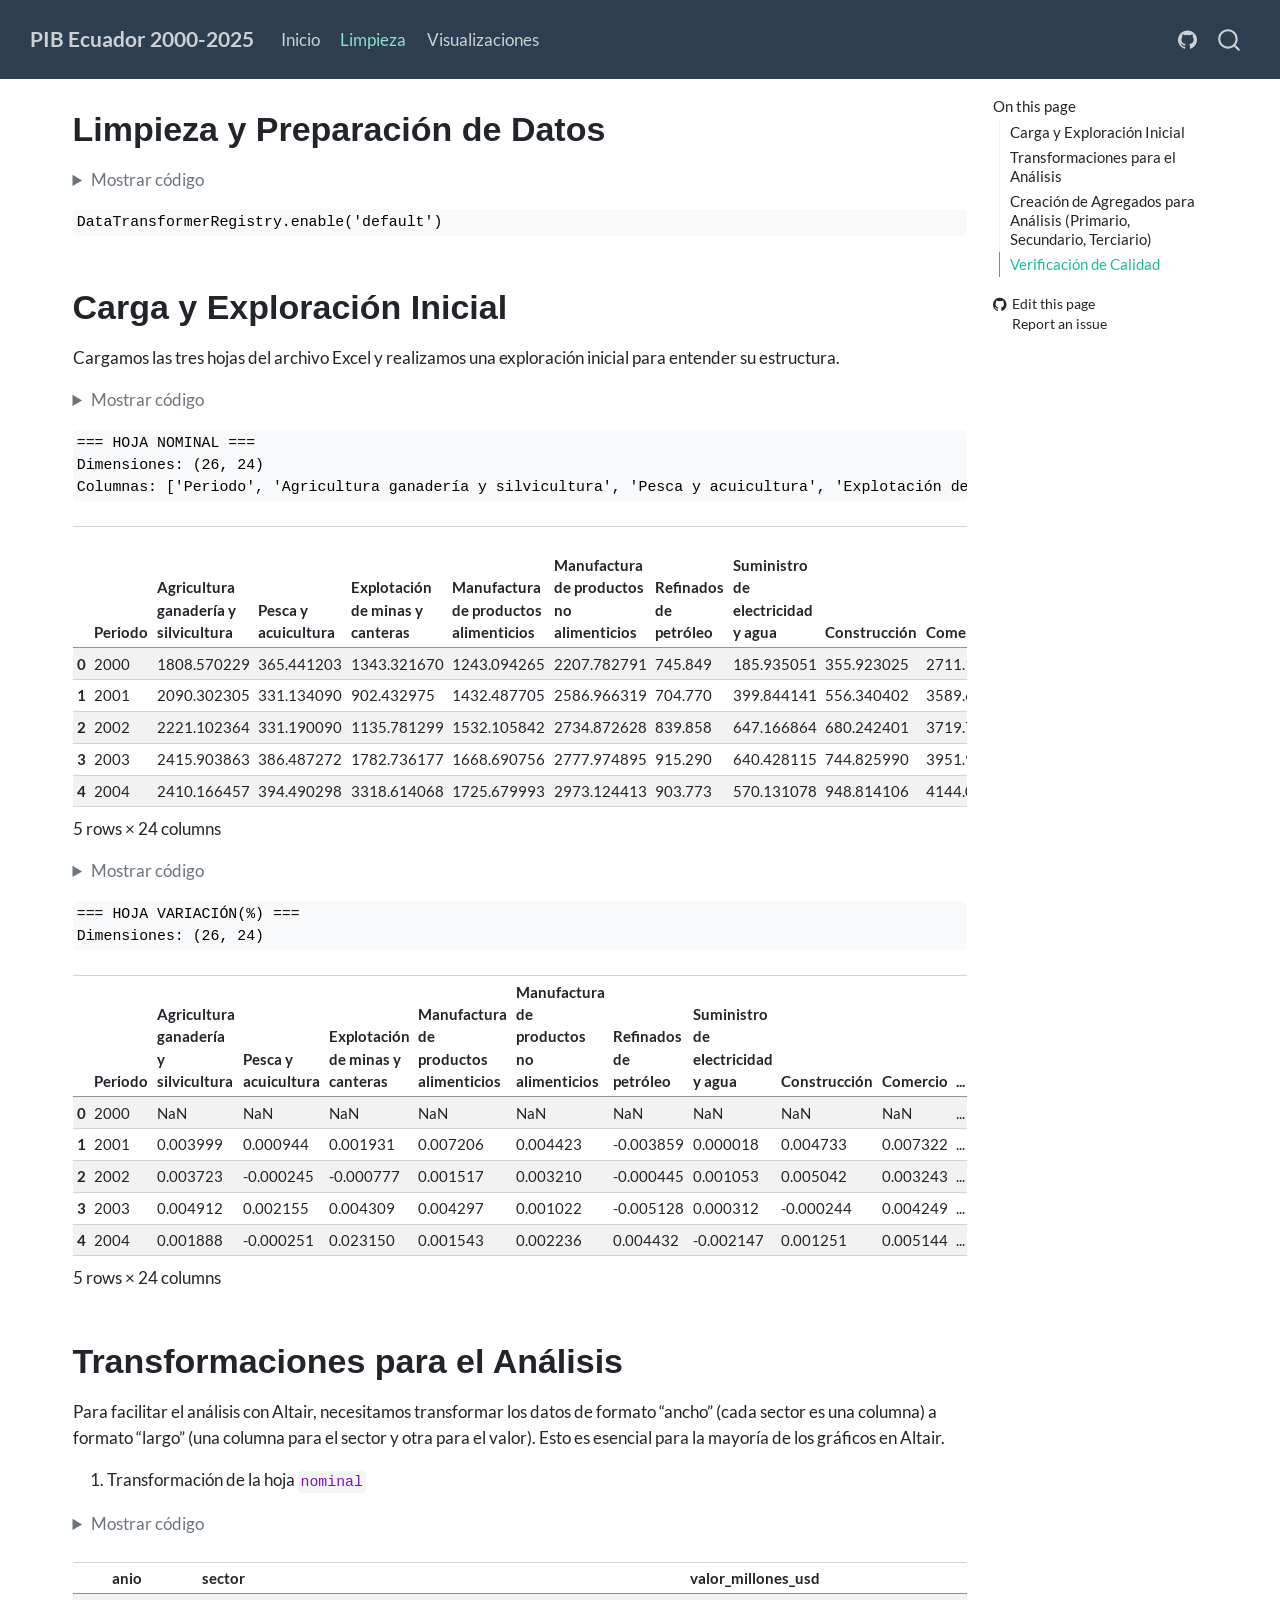
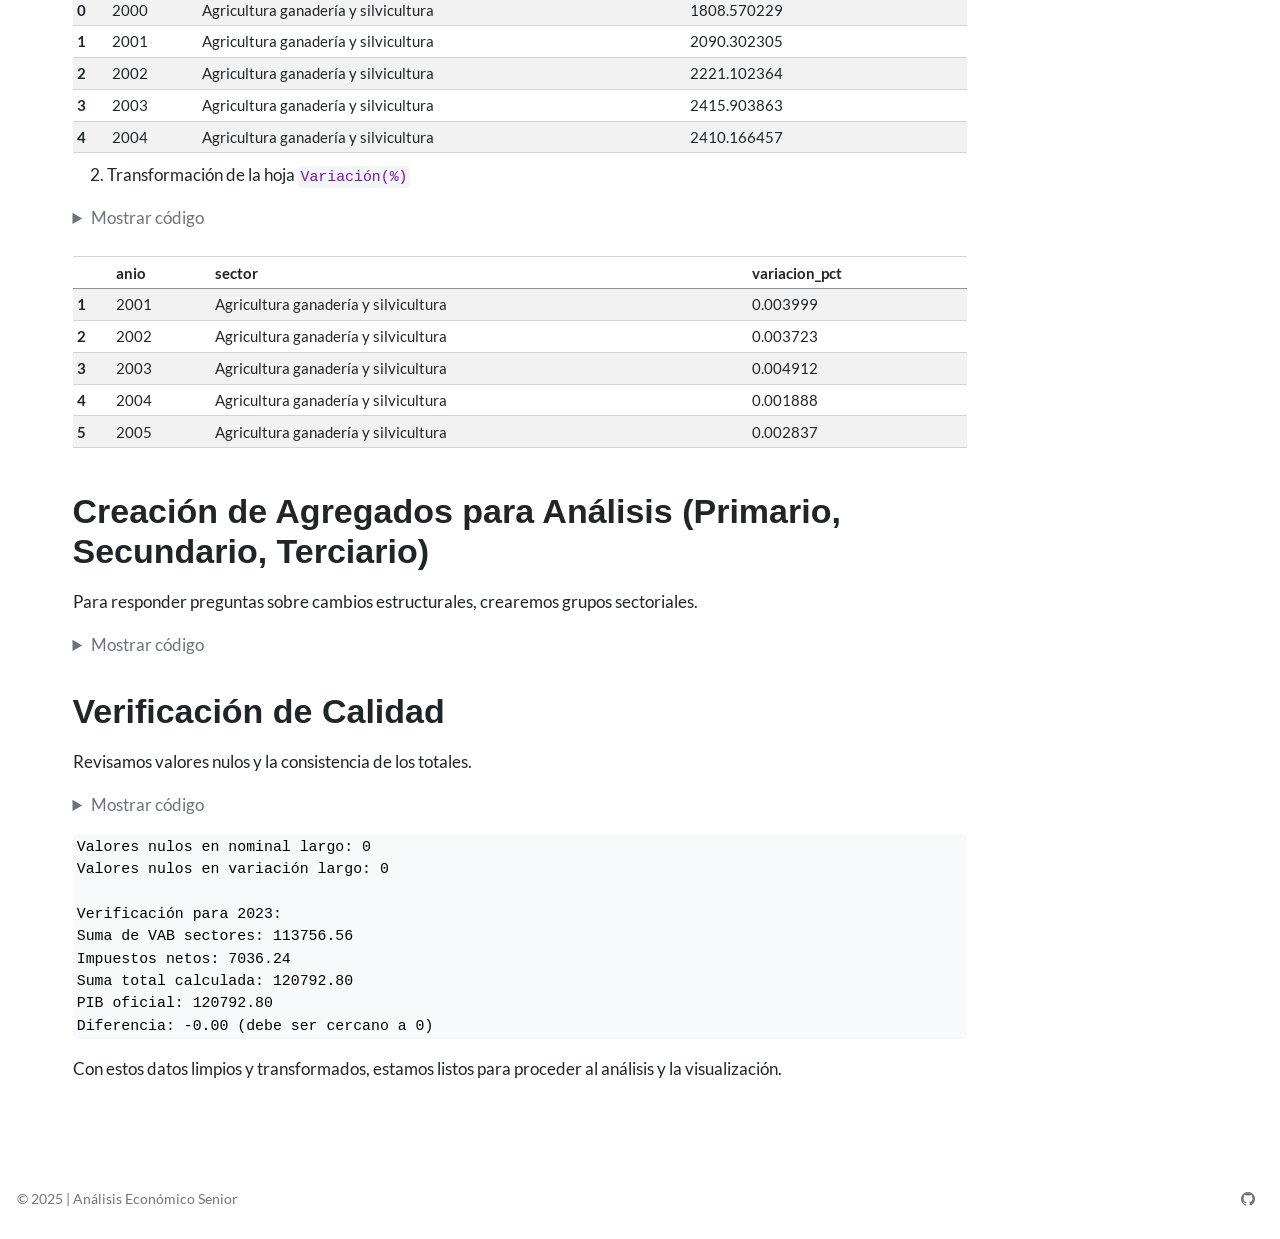
==== docs/data_cleaning.html @ 4c0a0b29 "Primera versión: Análisis PIB Ecuador 2000-2025" ====
<!DOCTYPE html>
<html xmlns="http://www.w3.org/1999/xhtml" lang="en" xml:lang="en"><head>

<meta charset="utf-8">
<meta name="generator" content="quarto-1.9.36">

<meta name="viewport" content="width=device-width, initial-scale=1.0, user-scalable=yes">


<title>Limpieza y Preparación de Datos – PIB Ecuador 2000-2025</title>
<style>

code{white-space: pre-wrap;}
span.smallcaps{font-variant: small-caps;}
div.columns{display: flex; gap: min(4vw, 1.5em);}
div.column{flex: auto; overflow-x: auto;}
div.hanging-indent{margin-left: 1.5em; text-indent: -1.5em;}
ul.task-list{list-style: none;}
ul.task-list li input[type="checkbox"] {
width: 0.8em;
margin: 0 0.8em 0.2em -1em;  vertical-align: middle;
}

html { -webkit-text-size-adjust: 100%; }
pre > code.sourceCode { white-space: pre; position: relative; }
pre > code.sourceCode > span { display: inline-block; line-height: 1.25; }
pre > code.sourceCode > span:empty { height: 1.2em; }
.sourceCode { overflow: visible; }
code.sourceCode > span { color: inherit; text-decoration: inherit; }
div.sourceCode { margin: 1em 0; }
pre.sourceCode { margin: 0; }
@media screen {
div.sourceCode { overflow: auto; }
}
@media print {
pre > code.sourceCode { white-space: pre-wrap; }
pre > code.sourceCode > span { text-indent: -5em; padding-left: 5em; }
}
pre.numberSource code
{ counter-reset: source-line 0; }
pre.numberSource code > span
{ position: relative; left: -4em; counter-increment: source-line; }
pre.numberSource code > span > a:first-child::before
{ content: counter(source-line);
position: relative; left: -1em; text-align: right; vertical-align: baseline;
border: none; display: inline-block;
-webkit-touch-callout: none; -webkit-user-select: none;
-khtml-user-select: none; -moz-user-select: none;
-ms-user-select: none; user-select: none;
padding: 0 4px; width: 4em;
}
pre.numberSource { margin-left: 3em; padding-left: 4px; }
div.sourceCode
{ }
@media screen {
pre > code.sourceCode > span > a:first-child::before { text-decoration: underline; }
}
</style>


<script>/*! jQuery v3.5.1 | (c) JS Foundation and other contributors | jquery.org/license */
!function(e,t){"use strict";"object"==typeof module&&"object"==typeof module.exports?module.exports=e.document?t(e,!0):function(e){if(!e.document)throw new Error("jQuery requires a window with a document");return t(e)}:t(e)}("undefined"!=typeof window?window:this,function(C,e){"use strict";var t=[],r=Object.getPrototypeOf,s=t.slice,g=t.flat?function(e){return t.flat.call(e)}:function(e){return t.concat.apply([],e)},u=t.push,i=t.indexOf,n={},o=n.toString,v=n.hasOwnProperty,a=v.toString,l=a.call(Object),y={},m=function(e){return"function"==typeof e&&"number"!=typeof e.nodeType},x=function(e){return null!=e&&e===e.window},E=C.document,c={type:!0,src:!0,nonce:!0,noModule:!0};function b(e,t,n){var r,i,o=(n=n||E).createElement("script");if(o.text=e,t)for(r in c)(i=t[r]||t.getAttribute&&t.getAttribute(r))&&o.setAttribute(r,i);n.head.appendChild(o).parentNode.removeChild(o)}function w(e){return null==e?e+"":"object"==typeof e||"function"==typeof e?n[o.call(e)]||"object":typeof e}var f="3.5.1",S=function(e,t){return new S.fn.init(e,t)};function p(e){var t=!!e&&"length"in e&&e.length,n=w(e);return!m(e)&&!x(e)&&("array"===n||0===t||"number"==typeof t&&0<t&&t-1 in e)}S.fn=S.prototype={jquery:f,constructor:S,length:0,toArray:function(){return s.call(this)},get:function(e){return null==e?s.call(this):e<0?this[e+this.length]:this[e]},pushStack:function(e){var t=S.merge(this.constructor(),e);return t.prevObject=this,t},each:function(e){return S.each(this,e)},map:function(n){return this.pushStack(S.map(this,function(e,t){return n.call(e,t,e)}))},slice:function(){return this.pushStack(s.apply(this,arguments))},first:function(){return this.eq(0)},last:function(){return this.eq(-1)},even:function(){return this.pushStack(S.grep(this,function(e,t){return(t+1)%2}))},odd:function(){return this.pushStack(S.grep(this,function(e,t){return t%2}))},eq:function(e){var t=this.length,n=+e+(e<0?t:0);return this.pushStack(0<=n&&n<t?[this[n]]:[])},end:function(){return this.prevObject||this.constructor()},push:u,sort:t.sort,splice:t.splice},S.extend=S.fn.extend=function(){var e,t,n,r,i,o,a=arguments[0]||{},s=1,u=arguments.length,l=!1;for("boolean"==typeof a&&(l=a,a=arguments[s]||{},s++),"object"==typeof a||m(a)||(a={}),s===u&&(a=this,s--);s<u;s++)if(null!=(e=arguments[s]))for(t in e)r=e[t],"__proto__"!==t&&a!==r&&(l&&r&&(S.isPlainObject(r)||(i=Array.isArray(r)))?(n=a[t],o=i&&!Array.isArray(n)?[]:i||S.isPlainObject(n)?n:{},i=!1,a[t]=S.extend(l,o,r)):void 0!==r&&(a[t]=r));return a},S.extend({expando:"jQuery"+(f+Math.random()).replace(/\D/g,""),isReady:!0,error:function(e){throw new Error(e)},noop:function(){},isPlainObject:function(e){var t,n;return!(!e||"[object Object]"!==o.call(e))&&(!(t=r(e))||"function"==typeof(n=v.call(t,"constructor")&&t.constructor)&&a.call(n)===l)},isEmptyObject:function(e){var t;for(t in e)return!1;return!0},globalEval:function(e,t,n){b(e,{nonce:t&&t.nonce},n)},each:function(e,t){var n,r=0;if(p(e)){for(n=e.length;r<n;r++)if(!1===t.call(e[r],r,e[r]))break}else for(r in e)if(!1===t.call(e[r],r,e[r]))break;return e},makeArray:function(e,t){var n=t||[];return null!=e&&(p(Object(e))?S.merge(n,"string"==typeof e?[e]:e):u.call(n,e)),n},inArray:function(e,t,n){return null==t?-1:i.call(t,e,n)},merge:function(e,t){for(var n=+t.length,r=0,i=e.length;r<n;r++)e[i++]=t[r];return e.length=i,e},grep:function(e,t,n){for(var r=[],i=0,o=e.length,a=!n;i<o;i++)!t(e[i],i)!==a&&r.push(e[i]);return r},map:function(e,t,n){var r,i,o=0,a=[];if(p(e))for(r=e.length;o<r;o++)null!=(i=t(e[o],o,n))&&a.push(i);else for(o in e)null!=(i=t(e[o],o,n))&&a.push(i);return g(a)},guid:1,support:y}),"function"==typeof Symbol&&(S.fn[Symbol.iterator]=t[Symbol.iterator]),S.each("Boolean Number String Function Array Date RegExp Object Error Symbol".split(" "),function(e,t){n["[object "+t+"]"]=t.toLowerCase()});var d=function(n){var e,d,b,o,i,h,f,g,w,u,l,T,C,a,E,v,s,c,y,S="sizzle"+1*new Date,p=n.document,k=0,r=0,m=ue(),x=ue(),A=ue(),N=ue(),D=function(e,t){return e===t&&(l=!0),0},j={}.hasOwnProperty,t=[],q=t.pop,L=t.push,H=t.push,O=t.slice,P=function(e,t){for(var n=0,r=e.length;n<r;n++)if(e[n]===t)return n;return-1},R="checked|selected|async|autofocus|autoplay|controls|defer|disabled|hidden|ismap|loop|multiple|open|readonly|required|scoped",M="[\\x20\\t\\r\\n\\f]",I="(?:\\\\[\\da-fA-F]{1,6}"+M+"?|\\\\[^\\r\\n\\f]|[\\w-]|[^\0-\\x7f])+",W="\\["+M+"*("+I+")(?:"+M+"*([*^$|!~]?=)"+M+"*(?:'((?:\\\\.|[^\\\\'])*)'|\"((?:\\\\.|[^\\\\\"])*)\"|("+I+"))|)"+M+"*\\]",F=":("+I+")(?:\\((('((?:\\\\.|[^\\\\'])*)'|\"((?:\\\\.|[^\\\\\"])*)\")|((?:\\\\.|[^\\\\()[\\]]|"+W+")*)|.*)\\)|)",B=new RegExp(M+"+","g"),$=new RegExp("^"+M+"+|((?:^|[^\\\\])(?:\\\\.)*)"+M+"+$","g"),_=new RegExp("^"+M+"*,"+M+"*"),z=new RegExp("^"+M+"*([>+~]|"+M+")"+M+"*"),U=new RegExp(M+"|>"),X=new RegExp(F),V=new RegExp("^"+I+"$"),G={ID:new RegExp("^#("+I+")"),CLASS:new RegExp("^\\.("+I+")"),TAG:new RegExp("^("+I+"|[*])"),ATTR:new RegExp("^"+W),PSEUDO:new RegExp("^"+F),CHILD:new RegExp("^:(only|first|last|nth|nth-last)-(child|of-type)(?:\\("+M+"*(even|odd|(([+-]|)(\\d*)n|)"+M+"*(?:([+-]|)"+M+"*(\\d+)|))"+M+"*\\)|)","i"),bool:new RegExp("^(?:"+R+")$","i"),needsContext:new RegExp("^"+M+"*[>+~]|:(even|odd|eq|gt|lt|nth|first|last)(?:\\("+M+"*((?:-\\d)?\\d*)"+M+"*\\)|)(?=[^-]|$)","i")},Y=/HTML$/i,Q=/^(?:input|select|textarea|button)$/i,J=/^h\d$/i,K=/^[^{]+\{\s*\[native \w/,Z=/^(?:#([\w-]+)|(\w+)|\.([\w-]+))$/,ee=/[+~]/,te=new RegExp("\\\\[\\da-fA-F]{1,6}"+M+"?|\\\\([^\\r\\n\\f])","g"),ne=function(e,t){var n="0x"+e.slice(1)-65536;return t||(n<0?String.fromCharCode(n+65536):String.fromCharCode(n>>10|55296,1023&n|56320))},re=/([\0-\x1f\x7f]|^-?\d)|^-$|[^\0-\x1f\x7f-\uFFFF\w-]/g,ie=function(e,t){return t?"\0"===e?"\ufffd":e.slice(0,-1)+"\\"+e.charCodeAt(e.length-1).toString(16)+" ":"\\"+e},oe=function(){T()},ae=be(function(e){return!0===e.disabled&&"fieldset"===e.nodeName.toLowerCase()},{dir:"parentNode",next:"legend"});try{H.apply(t=O.call(p.childNodes),p.childNodes),t[p.childNodes.length].nodeType}catch(e){H={apply:t.length?function(e,t){L.apply(e,O.call(t))}:function(e,t){var n=e.length,r=0;while(e[n++]=t[r++]);e.length=n-1}}}function se(t,e,n,r){var i,o,a,s,u,l,c,f=e&&e.ownerDocument,p=e?e.nodeType:9;if(n=n||[],"string"!=typeof t||!t||1!==p&&9!==p&&11!==p)return n;if(!r&&(T(e),e=e||C,E)){if(11!==p&&(u=Z.exec(t)))if(i=u[1]){if(9===p){if(!(a=e.getElementById(i)))return n;if(a.id===i)return n.push(a),n}else if(f&&(a=f.getElementById(i))&&y(e,a)&&a.id===i)return n.push(a),n}else{if(u[2])return H.apply(n,e.getElementsByTagName(t)),n;if((i=u[3])&&d.getElementsByClassName&&e.getElementsByClassName)return H.apply(n,e.getElementsByClassName(i)),n}if(d.qsa&&!N[t+" "]&&(!v||!v.test(t))&&(1!==p||"object"!==e.nodeName.toLowerCase())){if(c=t,f=e,1===p&&(U.test(t)||z.test(t))){(f=ee.test(t)&&ye(e.parentNode)||e)===e&&d.scope||((s=e.getAttribute("id"))?s=s.replace(re,ie):e.setAttribute("id",s=S)),o=(l=h(t)).length;while(o--)l[o]=(s?"#"+s:":scope")+" "+xe(l[o]);c=l.join(",")}try{return H.apply(n,f.querySelectorAll(c)),n}catch(e){N(t,!0)}finally{s===S&&e.removeAttribute("id")}}}return g(t.replace($,"$1"),e,n,r)}function ue(){var r=[];return function e(t,n){return r.push(t+" ")>b.cacheLength&&delete e[r.shift()],e[t+" "]=n}}function le(e){return e[S]=!0,e}function ce(e){var t=C.createElement("fieldset");try{return!!e(t)}catch(e){return!1}finally{t.parentNode&&t.parentNode.removeChild(t),t=null}}function fe(e,t){var n=e.split("|"),r=n.length;while(r--)b.attrHandle[n[r]]=t}function pe(e,t){var n=t&&e,r=n&&1===e.nodeType&&1===t.nodeType&&e.sourceIndex-t.sourceIndex;if(r)return r;if(n)while(n=n.nextSibling)if(n===t)return-1;return e?1:-1}function de(t){return function(e){return"input"===e.nodeName.toLowerCase()&&e.type===t}}function he(n){return function(e){var t=e.nodeName.toLowerCase();return("input"===t||"button"===t)&&e.type===n}}function ge(t){return function(e){return"form"in e?e.parentNode&&!1===e.disabled?"label"in e?"label"in e.parentNode?e.parentNode.disabled===t:e.disabled===t:e.isDisabled===t||e.isDisabled!==!t&&ae(e)===t:e.disabled===t:"label"in e&&e.disabled===t}}function ve(a){return le(function(o){return o=+o,le(function(e,t){var n,r=a([],e.length,o),i=r.length;while(i--)e[n=r[i]]&&(e[n]=!(t[n]=e[n]))})})}function ye(e){return e&&"undefined"!=typeof e.getElementsByTagName&&e}for(e in d=se.support={},i=se.isXML=function(e){var t=e.namespaceURI,n=(e.ownerDocument||e).documentElement;return!Y.test(t||n&&n.nodeName||"HTML")},T=se.setDocument=function(e){var t,n,r=e?e.ownerDocument||e:p;return r!=C&&9===r.nodeType&&r.documentElement&&(a=(C=r).documentElement,E=!i(C),p!=C&&(n=C.defaultView)&&n.top!==n&&(n.addEventListener?n.addEventListener("unload",oe,!1):n.attachEvent&&n.attachEvent("onunload",oe)),d.scope=ce(function(e){return a.appendChild(e).appendChild(C.createElement("div")),"undefined"!=typeof e.querySelectorAll&&!e.querySelectorAll(":scope fieldset div").length}),d.attributes=ce(function(e){return e.className="i",!e.getAttribute("className")}),d.getElementsByTagName=ce(function(e){return e.appendChild(C.createComment("")),!e.getElementsByTagName("*").length}),d.getElementsByClassName=K.test(C.getElementsByClassName),d.getById=ce(function(e){return a.appendChild(e).id=S,!C.getElementsByName||!C.getElementsByName(S).length}),d.getById?(b.filter.ID=function(e){var t=e.replace(te,ne);return function(e){return e.getAttribute("id")===t}},b.find.ID=function(e,t){if("undefined"!=typeof t.getElementById&&E){var n=t.getElementById(e);return n?[n]:[]}}):(b.filter.ID=function(e){var n=e.replace(te,ne);return function(e){var t="undefined"!=typeof e.getAttributeNode&&e.getAttributeNode("id");return t&&t.value===n}},b.find.ID=function(e,t){if("undefined"!=typeof t.getElementById&&E){var n,r,i,o=t.getElementById(e);if(o){if((n=o.getAttributeNode("id"))&&n.value===e)return[o];i=t.getElementsByName(e),r=0;while(o=i[r++])if((n=o.getAttributeNode("id"))&&n.value===e)return[o]}return[]}}),b.find.TAG=d.getElementsByTagName?function(e,t){return"undefined"!=typeof t.getElementsByTagName?t.getElementsByTagName(e):d.qsa?t.querySelectorAll(e):void 0}:function(e,t){var n,r=[],i=0,o=t.getElementsByTagName(e);if("*"===e){while(n=o[i++])1===n.nodeType&&r.push(n);return r}return o},b.find.CLASS=d.getElementsByClassName&&function(e,t){if("undefined"!=typeof t.getElementsByClassName&&E)return t.getElementsByClassName(e)},s=[],v=[],(d.qsa=K.test(C.querySelectorAll))&&(ce(function(e){var t;a.appendChild(e).innerHTML="<a id='"+S+"'></a><select id='"+S+"-\r\\' msallowcapture=''><option selected=''></option></select>",e.querySelectorAll("[msallowcapture^='']").length&&v.push("[*^$]="+M+"*(?:''|\"\")"),e.querySelectorAll("[selected]").length||v.push("\\["+M+"*(?:value|"+R+")"),e.querySelectorAll("[id~="+S+"-]").length||v.push("~="),(t=C.createElement("input")).setAttribute("name",""),e.appendChild(t),e.querySelectorAll("[name='']").length||v.push("\\["+M+"*name"+M+"*="+M+"*(?:''|\"\")"),e.querySelectorAll(":checked").length||v.push(":checked"),e.querySelectorAll("a#"+S+"+*").length||v.push(".#.+[+~]"),e.querySelectorAll("\\\f"),v.push("[\\r\\n\\f]")}),ce(function(e){e.innerHTML="<a href='' disabled='disabled'></a><select disabled='disabled'><option/></select>";var t=C.createElement("input");t.setAttribute("type","hidden"),e.appendChild(t).setAttribute("name","D"),e.querySelectorAll("[name=d]").length&&v.push("name"+M+"*[*^$|!~]?="),2!==e.querySelectorAll(":enabled").length&&v.push(":enabled",":disabled"),a.appendChild(e).disabled=!0,2!==e.querySelectorAll(":disabled").length&&v.push(":enabled",":disabled"),e.querySelectorAll("*,:x"),v.push(",.*:")})),(d.matchesSelector=K.test(c=a.matches||a.webkitMatchesSelector||a.mozMatchesSelector||a.oMatchesSelector||a.msMatchesSelector))&&ce(function(e){d.disconnectedMatch=c.call(e,"*"),c.call(e,"[s!='']:x"),s.push("!=",F)}),v=v.length&&new RegExp(v.join("|")),s=s.length&&new RegExp(s.join("|")),t=K.test(a.compareDocumentPosition),y=t||K.test(a.contains)?function(e,t){var n=9===e.nodeType?e.documentElement:e,r=t&&t.parentNode;return e===r||!(!r||1!==r.nodeType||!(n.contains?n.contains(r):e.compareDocumentPosition&&16&e.compareDocumentPosition(r)))}:function(e,t){if(t)while(t=t.parentNode)if(t===e)return!0;return!1},D=t?function(e,t){if(e===t)return l=!0,0;var n=!e.compareDocumentPosition-!t.compareDocumentPosition;return n||(1&(n=(e.ownerDocument||e)==(t.ownerDocument||t)?e.compareDocumentPosition(t):1)||!d.sortDetached&&t.compareDocumentPosition(e)===n?e==C||e.ownerDocument==p&&y(p,e)?-1:t==C||t.ownerDocument==p&&y(p,t)?1:u?P(u,e)-P(u,t):0:4&n?-1:1)}:function(e,t){if(e===t)return l=!0,0;var n,r=0,i=e.parentNode,o=t.parentNode,a=[e],s=[t];if(!i||!o)return e==C?-1:t==C?1:i?-1:o?1:u?P(u,e)-P(u,t):0;if(i===o)return pe(e,t);n=e;while(n=n.parentNode)a.unshift(n);n=t;while(n=n.parentNode)s.unshift(n);while(a[r]===s[r])r++;return r?pe(a[r],s[r]):a[r]==p?-1:s[r]==p?1:0}),C},se.matches=function(e,t){return se(e,null,null,t)},se.matchesSelector=function(e,t){if(T(e),d.matchesSelector&&E&&!N[t+" "]&&(!s||!s.test(t))&&(!v||!v.test(t)))try{var n=c.call(e,t);if(n||d.disconnectedMatch||e.document&&11!==e.document.nodeType)return n}catch(e){N(t,!0)}return 0<se(t,C,null,[e]).length},se.contains=function(e,t){return(e.ownerDocument||e)!=C&&T(e),y(e,t)},se.attr=function(e,t){(e.ownerDocument||e)!=C&&T(e);var n=b.attrHandle[t.toLowerCase()],r=n&&j.call(b.attrHandle,t.toLowerCase())?n(e,t,!E):void 0;return void 0!==r?r:d.attributes||!E?e.getAttribute(t):(r=e.getAttributeNode(t))&&r.specified?r.value:null},se.escape=function(e){return(e+"").replace(re,ie)},se.error=function(e){throw new Error("Syntax error, unrecognized expression: "+e)},se.uniqueSort=function(e){var t,n=[],r=0,i=0;if(l=!d.detectDuplicates,u=!d.sortStable&&e.slice(0),e.sort(D),l){while(t=e[i++])t===e[i]&&(r=n.push(i));while(r--)e.splice(n[r],1)}return u=null,e},o=se.getText=function(e){var t,n="",r=0,i=e.nodeType;if(i){if(1===i||9===i||11===i){if("string"==typeof e.textContent)return e.textContent;for(e=e.firstChild;e;e=e.nextSibling)n+=o(e)}else if(3===i||4===i)return e.nodeValue}else while(t=e[r++])n+=o(t);return n},(b=se.selectors={cacheLength:50,createPseudo:le,match:G,attrHandle:{},find:{},relative:{">":{dir:"parentNode",first:!0}," ":{dir:"parentNode"},"+":{dir:"previousSibling",first:!0},"~":{dir:"previousSibling"}},preFilter:{ATTR:function(e){return e[1]=e[1].replace(te,ne),e[3]=(e[3]||e[4]||e[5]||"").replace(te,ne),"~="===e[2]&&(e[3]=" "+e[3]+" "),e.slice(0,4)},CHILD:function(e){return e[1]=e[1].toLowerCase(),"nth"===e[1].slice(0,3)?(e[3]||se.error(e[0]),e[4]=+(e[4]?e[5]+(e[6]||1):2*("even"===e[3]||"odd"===e[3])),e[5]=+(e[7]+e[8]||"odd"===e[3])):e[3]&&se.error(e[0]),e},PSEUDO:function(e){var t,n=!e[6]&&e[2];return G.CHILD.test(e[0])?null:(e[3]?e[2]=e[4]||e[5]||"":n&&X.test(n)&&(t=h(n,!0))&&(t=n.indexOf(")",n.length-t)-n.length)&&(e[0]=e[0].slice(0,t),e[2]=n.slice(0,t)),e.slice(0,3))}},filter:{TAG:function(e){var t=e.replace(te,ne).toLowerCase();return"*"===e?function(){return!0}:function(e){return e.nodeName&&e.nodeName.toLowerCase()===t}},CLASS:function(e){var t=m[e+" "];return t||(t=new RegExp("(^|"+M+")"+e+"("+M+"|$)"))&&m(e,function(e){return t.test("string"==typeof e.className&&e.className||"undefined"!=typeof e.getAttribute&&e.getAttribute("class")||"")})},ATTR:function(n,r,i){return function(e){var t=se.attr(e,n);return null==t?"!="===r:!r||(t+="","="===r?t===i:"!="===r?t!==i:"^="===r?i&&0===t.indexOf(i):"*="===r?i&&-1<t.indexOf(i):"$="===r?i&&t.slice(-i.length)===i:"~="===r?-1<(" "+t.replace(B," ")+" ").indexOf(i):"|="===r&&(t===i||t.slice(0,i.length+1)===i+"-"))}},CHILD:function(h,e,t,g,v){var y="nth"!==h.slice(0,3),m="last"!==h.slice(-4),x="of-type"===e;return 1===g&&0===v?function(e){return!!e.parentNode}:function(e,t,n){var r,i,o,a,s,u,l=y!==m?"nextSibling":"previousSibling",c=e.parentNode,f=x&&e.nodeName.toLowerCase(),p=!n&&!x,d=!1;if(c){if(y){while(l){a=e;while(a=a[l])if(x?a.nodeName.toLowerCase()===f:1===a.nodeType)return!1;u=l="only"===h&&!u&&"nextSibling"}return!0}if(u=[m?c.firstChild:c.lastChild],m&&p){d=(s=(r=(i=(o=(a=c)[S]||(a[S]={}))[a.uniqueID]||(o[a.uniqueID]={}))[h]||[])[0]===k&&r[1])&&r[2],a=s&&c.childNodes[s];while(a=++s&&a&&a[l]||(d=s=0)||u.pop())if(1===a.nodeType&&++d&&a===e){i[h]=[k,s,d];break}}else if(p&&(d=s=(r=(i=(o=(a=e)[S]||(a[S]={}))[a.uniqueID]||(o[a.uniqueID]={}))[h]||[])[0]===k&&r[1]),!1===d)while(a=++s&&a&&a[l]||(d=s=0)||u.pop())if((x?a.nodeName.toLowerCase()===f:1===a.nodeType)&&++d&&(p&&((i=(o=a[S]||(a[S]={}))[a.uniqueID]||(o[a.uniqueID]={}))[h]=[k,d]),a===e))break;return(d-=v)===g||d%g==0&&0<=d/g}}},PSEUDO:function(e,o){var t,a=b.pseudos[e]||b.setFilters[e.toLowerCase()]||se.error("unsupported pseudo: "+e);return a[S]?a(o):1<a.length?(t=[e,e,"",o],b.setFilters.hasOwnProperty(e.toLowerCase())?le(function(e,t){var n,r=a(e,o),i=r.length;while(i--)e[n=P(e,r[i])]=!(t[n]=r[i])}):function(e){return a(e,0,t)}):a}},pseudos:{not:le(function(e){var r=[],i=[],s=f(e.replace($,"$1"));return s[S]?le(function(e,t,n,r){var i,o=s(e,null,r,[]),a=e.length;while(a--)(i=o[a])&&(e[a]=!(t[a]=i))}):function(e,t,n){return r[0]=e,s(r,null,n,i),r[0]=null,!i.pop()}}),has:le(function(t){return function(e){return 0<se(t,e).length}}),contains:le(function(t){return t=t.replace(te,ne),function(e){return-1<(e.textContent||o(e)).indexOf(t)}}),lang:le(function(n){return V.test(n||"")||se.error("unsupported lang: "+n),n=n.replace(te,ne).toLowerCase(),function(e){var t;do{if(t=E?e.lang:e.getAttribute("xml:lang")||e.getAttribute("lang"))return(t=t.toLowerCase())===n||0===t.indexOf(n+"-")}while((e=e.parentNode)&&1===e.nodeType);return!1}}),target:function(e){var t=n.location&&n.location.hash;return t&&t.slice(1)===e.id},root:function(e){return e===a},focus:function(e){return e===C.activeElement&&(!C.hasFocus||C.hasFocus())&&!!(e.type||e.href||~e.tabIndex)},enabled:ge(!1),disabled:ge(!0),checked:function(e){var t=e.nodeName.toLowerCase();return"input"===t&&!!e.checked||"option"===t&&!!e.selected},selected:function(e){return e.parentNode&&e.parentNode.selectedIndex,!0===e.selected},empty:function(e){for(e=e.firstChild;e;e=e.nextSibling)if(e.nodeType<6)return!1;return!0},parent:function(e){return!b.pseudos.empty(e)},header:function(e){return J.test(e.nodeName)},input:function(e){return Q.test(e.nodeName)},button:function(e){var t=e.nodeName.toLowerCase();return"input"===t&&"button"===e.type||"button"===t},text:function(e){var t;return"input"===e.nodeName.toLowerCase()&&"text"===e.type&&(null==(t=e.getAttribute("type"))||"text"===t.toLowerCase())},first:ve(function(){return[0]}),last:ve(function(e,t){return[t-1]}),eq:ve(function(e,t,n){return[n<0?n+t:n]}),even:ve(function(e,t){for(var n=0;n<t;n+=2)e.push(n);return e}),odd:ve(function(e,t){for(var n=1;n<t;n+=2)e.push(n);return e}),lt:ve(function(e,t,n){for(var r=n<0?n+t:t<n?t:n;0<=--r;)e.push(r);return e}),gt:ve(function(e,t,n){for(var r=n<0?n+t:n;++r<t;)e.push(r);return e})}}).pseudos.nth=b.pseudos.eq,{radio:!0,checkbox:!0,file:!0,password:!0,image:!0})b.pseudos[e]=de(e);for(e in{submit:!0,reset:!0})b.pseudos[e]=he(e);function me(){}function xe(e){for(var t=0,n=e.length,r="";t<n;t++)r+=e[t].value;return r}function be(s,e,t){var u=e.dir,l=e.next,c=l||u,f=t&&"parentNode"===c,p=r++;return e.first?function(e,t,n){while(e=e[u])if(1===e.nodeType||f)return s(e,t,n);return!1}:function(e,t,n){var r,i,o,a=[k,p];if(n){while(e=e[u])if((1===e.nodeType||f)&&s(e,t,n))return!0}else while(e=e[u])if(1===e.nodeType||f)if(i=(o=e[S]||(e[S]={}))[e.uniqueID]||(o[e.uniqueID]={}),l&&l===e.nodeName.toLowerCase())e=e[u]||e;else{if((r=i[c])&&r[0]===k&&r[1]===p)return a[2]=r[2];if((i[c]=a)[2]=s(e,t,n))return!0}return!1}}function we(i){return 1<i.length?function(e,t,n){var r=i.length;while(r--)if(!i[r](e,t,n))return!1;return!0}:i[0]}function Te(e,t,n,r,i){for(var o,a=[],s=0,u=e.length,l=null!=t;s<u;s++)(o=e[s])&&(n&&!n(o,r,i)||(a.push(o),l&&t.push(s)));return a}function Ce(d,h,g,v,y,e){return v&&!v[S]&&(v=Ce(v)),y&&!y[S]&&(y=Ce(y,e)),le(function(e,t,n,r){var i,o,a,s=[],u=[],l=t.length,c=e||function(e,t,n){for(var r=0,i=t.length;r<i;r++)se(e,t[r],n);return n}(h||"*",n.nodeType?[n]:n,[]),f=!d||!e&&h?c:Te(c,s,d,n,r),p=g?y||(e?d:l||v)?[]:t:f;if(g&&g(f,p,n,r),v){i=Te(p,u),v(i,[],n,r),o=i.length;while(o--)(a=i[o])&&(p[u[o]]=!(f[u[o]]=a))}if(e){if(y||d){if(y){i=[],o=p.length;while(o--)(a=p[o])&&i.push(f[o]=a);y(null,p=[],i,r)}o=p.length;while(o--)(a=p[o])&&-1<(i=y?P(e,a):s[o])&&(e[i]=!(t[i]=a))}}else p=Te(p===t?p.splice(l,p.length):p),y?y(null,t,p,r):H.apply(t,p)})}function Ee(e){for(var i,t,n,r=e.length,o=b.relative[e[0].type],a=o||b.relative[" "],s=o?1:0,u=be(function(e){return e===i},a,!0),l=be(function(e){return-1<P(i,e)},a,!0),c=[function(e,t,n){var r=!o&&(n||t!==w)||((i=t).nodeType?u(e,t,n):l(e,t,n));return i=null,r}];s<r;s++)if(t=b.relative[e[s].type])c=[be(we(c),t)];else{if((t=b.filter[e[s].type].apply(null,e[s].matches))[S]){for(n=++s;n<r;n++)if(b.relative[e[n].type])break;return Ce(1<s&&we(c),1<s&&xe(e.slice(0,s-1).concat({value:" "===e[s-2].type?"*":""})).replace($,"$1"),t,s<n&&Ee(e.slice(s,n)),n<r&&Ee(e=e.slice(n)),n<r&&xe(e))}c.push(t)}return we(c)}return me.prototype=b.filters=b.pseudos,b.setFilters=new me,h=se.tokenize=function(e,t){var n,r,i,o,a,s,u,l=x[e+" "];if(l)return t?0:l.slice(0);a=e,s=[],u=b.preFilter;while(a){for(o in n&&!(r=_.exec(a))||(r&&(a=a.slice(r[0].length)||a),s.push(i=[])),n=!1,(r=z.exec(a))&&(n=r.shift(),i.push({value:n,type:r[0].replace($," ")}),a=a.slice(n.length)),b.filter)!(r=G[o].exec(a))||u[o]&&!(r=u[o](r))||(n=r.shift(),i.push({value:n,type:o,matches:r}),a=a.slice(n.length));if(!n)break}return t?a.length:a?se.error(e):x(e,s).slice(0)},f=se.compile=function(e,t){var n,v,y,m,x,r,i=[],o=[],a=A[e+" "];if(!a){t||(t=h(e)),n=t.length;while(n--)(a=Ee(t[n]))[S]?i.push(a):o.push(a);(a=A(e,(v=o,m=0<(y=i).length,x=0<v.length,r=function(e,t,n,r,i){var o,a,s,u=0,l="0",c=e&&[],f=[],p=w,d=e||x&&b.find.TAG("*",i),h=k+=null==p?1:Math.random()||.1,g=d.length;for(i&&(w=t==C||t||i);l!==g&&null!=(o=d[l]);l++){if(x&&o){a=0,t||o.ownerDocument==C||(T(o),n=!E);while(s=v[a++])if(s(o,t||C,n)){r.push(o);break}i&&(k=h)}m&&((o=!s&&o)&&u--,e&&c.push(o))}if(u+=l,m&&l!==u){a=0;while(s=y[a++])s(c,f,t,n);if(e){if(0<u)while(l--)c[l]||f[l]||(f[l]=q.call(r));f=Te(f)}H.apply(r,f),i&&!e&&0<f.length&&1<u+y.length&&se.uniqueSort(r)}return i&&(k=h,w=p),c},m?le(r):r))).selector=e}return a},g=se.select=function(e,t,n,r){var i,o,a,s,u,l="function"==typeof e&&e,c=!r&&h(e=l.selector||e);if(n=n||[],1===c.length){if(2<(o=c[0]=c[0].slice(0)).length&&"ID"===(a=o[0]).type&&9===t.nodeType&&E&&b.relative[o[1].type]){if(!(t=(b.find.ID(a.matches[0].replace(te,ne),t)||[])[0]))return n;l&&(t=t.parentNode),e=e.slice(o.shift().value.length)}i=G.needsContext.test(e)?0:o.length;while(i--){if(a=o[i],b.relative[s=a.type])break;if((u=b.find[s])&&(r=u(a.matches[0].replace(te,ne),ee.test(o[0].type)&&ye(t.parentNode)||t))){if(o.splice(i,1),!(e=r.length&&xe(o)))return H.apply(n,r),n;break}}}return(l||f(e,c))(r,t,!E,n,!t||ee.test(e)&&ye(t.parentNode)||t),n},d.sortStable=S.split("").sort(D).join("")===S,d.detectDuplicates=!!l,T(),d.sortDetached=ce(function(e){return 1&e.compareDocumentPosition(C.createElement("fieldset"))}),ce(function(e){return e.innerHTML="<a href='#'></a>","#"===e.firstChild.getAttribute("href")})||fe("type|href|height|width",function(e,t,n){if(!n)return e.getAttribute(t,"type"===t.toLowerCase()?1:2)}),d.attributes&&ce(function(e){return e.innerHTML="<input/>",e.firstChild.setAttribute("value",""),""===e.firstChild.getAttribute("value")})||fe("value",function(e,t,n){if(!n&&"input"===e.nodeName.toLowerCase())return e.defaultValue}),ce(function(e){return null==e.getAttribute("disabled")})||fe(R,function(e,t,n){var r;if(!n)return!0===e[t]?t.toLowerCase():(r=e.getAttributeNode(t))&&r.specified?r.value:null}),se}(C);S.find=d,S.expr=d.selectors,S.expr[":"]=S.expr.pseudos,S.uniqueSort=S.unique=d.uniqueSort,S.text=d.getText,S.isXMLDoc=d.isXML,S.contains=d.contains,S.escapeSelector=d.escape;var h=function(e,t,n){var r=[],i=void 0!==n;while((e=e[t])&&9!==e.nodeType)if(1===e.nodeType){if(i&&S(e).is(n))break;r.push(e)}return r},T=function(e,t){for(var n=[];e;e=e.nextSibling)1===e.nodeType&&e!==t&&n.push(e);return n},k=S.expr.match.needsContext;function A(e,t){return e.nodeName&&e.nodeName.toLowerCase()===t.toLowerCase()}var N=/^<([a-z][^\/\0>:\x20\t\r\n\f]*)[\x20\t\r\n\f]*\/?>(?:<\/\1>|)$/i;function D(e,n,r){return m(n)?S.grep(e,function(e,t){return!!n.call(e,t,e)!==r}):n.nodeType?S.grep(e,function(e){return e===n!==r}):"string"!=typeof n?S.grep(e,function(e){return-1<i.call(n,e)!==r}):S.filter(n,e,r)}S.filter=function(e,t,n){var r=t[0];return n&&(e=":not("+e+")"),1===t.length&&1===r.nodeType?S.find.matchesSelector(r,e)?[r]:[]:S.find.matches(e,S.grep(t,function(e){return 1===e.nodeType}))},S.fn.extend({find:function(e){var t,n,r=this.length,i=this;if("string"!=typeof e)return this.pushStack(S(e).filter(function(){for(t=0;t<r;t++)if(S.contains(i[t],this))return!0}));for(n=this.pushStack([]),t=0;t<r;t++)S.find(e,i[t],n);return 1<r?S.uniqueSort(n):n},filter:function(e){return this.pushStack(D(this,e||[],!1))},not:function(e){return this.pushStack(D(this,e||[],!0))},is:function(e){return!!D(this,"string"==typeof e&&k.test(e)?S(e):e||[],!1).length}});var j,q=/^(?:\s*(<[\w\W]+>)[^>]*|#([\w-]+))$/;(S.fn.init=function(e,t,n){var r,i;if(!e)return this;if(n=n||j,"string"==typeof e){if(!(r="<"===e[0]&&">"===e[e.length-1]&&3<=e.length?[null,e,null]:q.exec(e))||!r[1]&&t)return!t||t.jquery?(t||n).find(e):this.constructor(t).find(e);if(r[1]){if(t=t instanceof S?t[0]:t,S.merge(this,S.parseHTML(r[1],t&&t.nodeType?t.ownerDocument||t:E,!0)),N.test(r[1])&&S.isPlainObject(t))for(r in t)m(this[r])?this[r](t[r]):this.attr(r,t[r]);return this}return(i=E.getElementById(r[2]))&&(this[0]=i,this.length=1),this}return e.nodeType?(this[0]=e,this.length=1,this):m(e)?void 0!==n.ready?n.ready(e):e(S):S.makeArray(e,this)}).prototype=S.fn,j=S(E);var L=/^(?:parents|prev(?:Until|All))/,H={children:!0,contents:!0,next:!0,prev:!0};function O(e,t){while((e=e[t])&&1!==e.nodeType);return e}S.fn.extend({has:function(e){var t=S(e,this),n=t.length;return this.filter(function(){for(var e=0;e<n;e++)if(S.contains(this,t[e]))return!0})},closest:function(e,t){var n,r=0,i=this.length,o=[],a="string"!=typeof e&&S(e);if(!k.test(e))for(;r<i;r++)for(n=this[r];n&&n!==t;n=n.parentNode)if(n.nodeType<11&&(a?-1<a.index(n):1===n.nodeType&&S.find.matchesSelector(n,e))){o.push(n);break}return this.pushStack(1<o.length?S.uniqueSort(o):o)},index:function(e){return e?"string"==typeof e?i.call(S(e),this[0]):i.call(this,e.jquery?e[0]:e):this[0]&&this[0].parentNode?this.first().prevAll().length:-1},add:function(e,t){return this.pushStack(S.uniqueSort(S.merge(this.get(),S(e,t))))},addBack:function(e){return this.add(null==e?this.prevObject:this.prevObject.filter(e))}}),S.each({parent:function(e){var t=e.parentNode;return t&&11!==t.nodeType?t:null},parents:function(e){return h(e,"parentNode")},parentsUntil:function(e,t,n){return h(e,"parentNode",n)},next:function(e){return O(e,"nextSibling")},prev:function(e){return O(e,"previousSibling")},nextAll:function(e){return h(e,"nextSibling")},prevAll:function(e){return h(e,"previousSibling")},nextUntil:function(e,t,n){return h(e,"nextSibling",n)},prevUntil:function(e,t,n){return h(e,"previousSibling",n)},siblings:function(e){return T((e.parentNode||{}).firstChild,e)},children:function(e){return T(e.firstChild)},contents:function(e){return null!=e.contentDocument&&r(e.contentDocument)?e.contentDocument:(A(e,"template")&&(e=e.content||e),S.merge([],e.childNodes))}},function(r,i){S.fn[r]=function(e,t){var n=S.map(this,i,e);return"Until"!==r.slice(-5)&&(t=e),t&&"string"==typeof t&&(n=S.filter(t,n)),1<this.length&&(H[r]||S.uniqueSort(n),L.test(r)&&n.reverse()),this.pushStack(n)}});var P=/[^\x20\t\r\n\f]+/g;function R(e){return e}function M(e){throw e}function I(e,t,n,r){var i;try{e&&m(i=e.promise)?i.call(e).done(t).fail(n):e&&m(i=e.then)?i.call(e,t,n):t.apply(void 0,[e].slice(r))}catch(e){n.apply(void 0,[e])}}S.Callbacks=function(r){var e,n;r="string"==typeof r?(e=r,n={},S.each(e.match(P)||[],function(e,t){n[t]=!0}),n):S.extend({},r);var i,t,o,a,s=[],u=[],l=-1,c=function(){for(a=a||r.once,o=i=!0;u.length;l=-1){t=u.shift();while(++l<s.length)!1===s[l].apply(t[0],t[1])&&r.stopOnFalse&&(l=s.length,t=!1)}r.memory||(t=!1),i=!1,a&&(s=t?[]:"")},f={add:function(){return s&&(t&&!i&&(l=s.length-1,u.push(t)),function n(e){S.each(e,function(e,t){m(t)?r.unique&&f.has(t)||s.push(t):t&&t.length&&"string"!==w(t)&&n(t)})}(arguments),t&&!i&&c()),this},remove:function(){return S.each(arguments,function(e,t){var n;while(-1<(n=S.inArray(t,s,n)))s.splice(n,1),n<=l&&l--}),this},has:function(e){return e?-1<S.inArray(e,s):0<s.length},empty:function(){return s&&(s=[]),this},disable:function(){return a=u=[],s=t="",this},disabled:function(){return!s},lock:function(){return a=u=[],t||i||(s=t=""),this},locked:function(){return!!a},fireWith:function(e,t){return a||(t=[e,(t=t||[]).slice?t.slice():t],u.push(t),i||c()),this},fire:function(){return f.fireWith(this,arguments),this},fired:function(){return!!o}};return f},S.extend({Deferred:function(e){var o=[["notify","progress",S.Callbacks("memory"),S.Callbacks("memory"),2],["resolve","done",S.Callbacks("once memory"),S.Callbacks("once memory"),0,"resolved"],["reject","fail",S.Callbacks("once memory"),S.Callbacks("once memory"),1,"rejected"]],i="pending",a={state:function(){return i},always:function(){return s.done(arguments).fail(arguments),this},"catch":function(e){return a.then(null,e)},pipe:function(){var i=arguments;return S.Deferred(function(r){S.each(o,function(e,t){var n=m(i[t[4]])&&i[t[4]];s[t[1]](function(){var e=n&&n.apply(this,arguments);e&&m(e.promise)?e.promise().progress(r.notify).done(r.resolve).fail(r.reject):r[t[0]+"With"](this,n?[e]:arguments)})}),i=null}).promise()},then:function(t,n,r){var u=0;function l(i,o,a,s){return function(){var n=this,r=arguments,e=function(){var e,t;if(!(i<u)){if((e=a.apply(n,r))===o.promise())throw new TypeError("Thenable self-resolution");t=e&&("object"==typeof e||"function"==typeof e)&&e.then,m(t)?s?t.call(e,l(u,o,R,s),l(u,o,M,s)):(u++,t.call(e,l(u,o,R,s),l(u,o,M,s),l(u,o,R,o.notifyWith))):(a!==R&&(n=void 0,r=[e]),(s||o.resolveWith)(n,r))}},t=s?e:function(){try{e()}catch(e){S.Deferred.exceptionHook&&S.Deferred.exceptionHook(e,t.stackTrace),u<=i+1&&(a!==M&&(n=void 0,r=[e]),o.rejectWith(n,r))}};i?t():(S.Deferred.getStackHook&&(t.stackTrace=S.Deferred.getStackHook()),C.setTimeout(t))}}return S.Deferred(function(e){o[0][3].add(l(0,e,m(r)?r:R,e.notifyWith)),o[1][3].add(l(0,e,m(t)?t:R)),o[2][3].add(l(0,e,m(n)?n:M))}).promise()},promise:function(e){return null!=e?S.extend(e,a):a}},s={};return S.each(o,function(e,t){var n=t[2],r=t[5];a[t[1]]=n.add,r&&n.add(function(){i=r},o[3-e][2].disable,o[3-e][3].disable,o[0][2].lock,o[0][3].lock),n.add(t[3].fire),s[t[0]]=function(){return s[t[0]+"With"](this===s?void 0:this,arguments),this},s[t[0]+"With"]=n.fireWith}),a.promise(s),e&&e.call(s,s),s},when:function(e){var n=arguments.length,t=n,r=Array(t),i=s.call(arguments),o=S.Deferred(),a=function(t){return function(e){r[t]=this,i[t]=1<arguments.length?s.call(arguments):e,--n||o.resolveWith(r,i)}};if(n<=1&&(I(e,o.done(a(t)).resolve,o.reject,!n),"pending"===o.state()||m(i[t]&&i[t].then)))return o.then();while(t--)I(i[t],a(t),o.reject);return o.promise()}});var W=/^(Eval|Internal|Range|Reference|Syntax|Type|URI)Error$/;S.Deferred.exceptionHook=function(e,t){C.console&&C.console.warn&&e&&W.test(e.name)&&C.console.warn("jQuery.Deferred exception: "+e.message,e.stack,t)},S.readyException=function(e){C.setTimeout(function(){throw e})};var F=S.Deferred();function B(){E.removeEventListener("DOMContentLoaded",B),C.removeEventListener("load",B),S.ready()}S.fn.ready=function(e){return F.then(e)["catch"](function(e){S.readyException(e)}),this},S.extend({isReady:!1,readyWait:1,ready:function(e){(!0===e?--S.readyWait:S.isReady)||(S.isReady=!0)!==e&&0<--S.readyWait||F.resolveWith(E,[S])}}),S.ready.then=F.then,"complete"===E.readyState||"loading"!==E.readyState&&!E.documentElement.doScroll?C.setTimeout(S.ready):(E.addEventListener("DOMContentLoaded",B),C.addEventListener("load",B));var $=function(e,t,n,r,i,o,a){var s=0,u=e.length,l=null==n;if("object"===w(n))for(s in i=!0,n)$(e,t,s,n[s],!0,o,a);else if(void 0!==r&&(i=!0,m(r)||(a=!0),l&&(a?(t.call(e,r),t=null):(l=t,t=function(e,t,n){return l.call(S(e),n)})),t))for(;s<u;s++)t(e[s],n,a?r:r.call(e[s],s,t(e[s],n)));return i?e:l?t.call(e):u?t(e[0],n):o},_=/^-ms-/,z=/-([a-z])/g;function U(e,t){return t.toUpperCase()}function X(e){return e.replace(_,"ms-").replace(z,U)}var V=function(e){return 1===e.nodeType||9===e.nodeType||!+e.nodeType};function G(){this.expando=S.expando+G.uid++}G.uid=1,G.prototype={cache:function(e){var t=e[this.expando];return t||(t={},V(e)&&(e.nodeType?e[this.expando]=t:Object.defineProperty(e,this.expando,{value:t,configurable:!0}))),t},set:function(e,t,n){var r,i=this.cache(e);if("string"==typeof t)i[X(t)]=n;else for(r in t)i[X(r)]=t[r];return i},get:function(e,t){return void 0===t?this.cache(e):e[this.expando]&&e[this.expando][X(t)]},access:function(e,t,n){return void 0===t||t&&"string"==typeof t&&void 0===n?this.get(e,t):(this.set(e,t,n),void 0!==n?n:t)},remove:function(e,t){var n,r=e[this.expando];if(void 0!==r){if(void 0!==t){n=(t=Array.isArray(t)?t.map(X):(t=X(t))in r?[t]:t.match(P)||[]).length;while(n--)delete r[t[n]]}(void 0===t||S.isEmptyObject(r))&&(e.nodeType?e[this.expando]=void 0:delete e[this.expando])}},hasData:function(e){var t=e[this.expando];return void 0!==t&&!S.isEmptyObject(t)}};var Y=new G,Q=new G,J=/^(?:\{[\w\W]*\}|\[[\w\W]*\])$/,K=/[A-Z]/g;function Z(e,t,n){var r,i;if(void 0===n&&1===e.nodeType)if(r="data-"+t.replace(K,"-$&").toLowerCase(),"string"==typeof(n=e.getAttribute(r))){try{n="true"===(i=n)||"false"!==i&&("null"===i?null:i===+i+""?+i:J.test(i)?JSON.parse(i):i)}catch(e){}Q.set(e,t,n)}else n=void 0;return n}S.extend({hasData:function(e){return Q.hasData(e)||Y.hasData(e)},data:function(e,t,n){return Q.access(e,t,n)},removeData:function(e,t){Q.remove(e,t)},_data:function(e,t,n){return Y.access(e,t,n)},_removeData:function(e,t){Y.remove(e,t)}}),S.fn.extend({data:function(n,e){var t,r,i,o=this[0],a=o&&o.attributes;if(void 0===n){if(this.length&&(i=Q.get(o),1===o.nodeType&&!Y.get(o,"hasDataAttrs"))){t=a.length;while(t--)a[t]&&0===(r=a[t].name).indexOf("data-")&&(r=X(r.slice(5)),Z(o,r,i[r]));Y.set(o,"hasDataAttrs",!0)}return i}return"object"==typeof n?this.each(function(){Q.set(this,n)}):$(this,function(e){var t;if(o&&void 0===e)return void 0!==(t=Q.get(o,n))?t:void 0!==(t=Z(o,n))?t:void 0;this.each(function(){Q.set(this,n,e)})},null,e,1<arguments.length,null,!0)},removeData:function(e){return this.each(function(){Q.remove(this,e)})}}),S.extend({queue:function(e,t,n){var r;if(e)return t=(t||"fx")+"queue",r=Y.get(e,t),n&&(!r||Array.isArray(n)?r=Y.access(e,t,S.makeArray(n)):r.push(n)),r||[]},dequeue:function(e,t){t=t||"fx";var n=S.queue(e,t),r=n.length,i=n.shift(),o=S._queueHooks(e,t);"inprogress"===i&&(i=n.shift(),r--),i&&("fx"===t&&n.unshift("inprogress"),delete o.stop,i.call(e,function(){S.dequeue(e,t)},o)),!r&&o&&o.empty.fire()},_queueHooks:function(e,t){var n=t+"queueHooks";return Y.get(e,n)||Y.access(e,n,{empty:S.Callbacks("once memory").add(function(){Y.remove(e,[t+"queue",n])})})}}),S.fn.extend({queue:function(t,n){var e=2;return"string"!=typeof t&&(n=t,t="fx",e--),arguments.length<e?S.queue(this[0],t):void 0===n?this:this.each(function(){var e=S.queue(this,t,n);S._queueHooks(this,t),"fx"===t&&"inprogress"!==e[0]&&S.dequeue(this,t)})},dequeue:function(e){return this.each(function(){S.dequeue(this,e)})},clearQueue:function(e){return this.queue(e||"fx",[])},promise:function(e,t){var n,r=1,i=S.Deferred(),o=this,a=this.length,s=function(){--r||i.resolveWith(o,[o])};"string"!=typeof e&&(t=e,e=void 0),e=e||"fx";while(a--)(n=Y.get(o[a],e+"queueHooks"))&&n.empty&&(r++,n.empty.add(s));return s(),i.promise(t)}});var ee=/[+-]?(?:\d*\.|)\d+(?:[eE][+-]?\d+|)/.source,te=new RegExp("^(?:([+-])=|)("+ee+")([a-z%]*)$","i"),ne=["Top","Right","Bottom","Left"],re=E.documentElement,ie=function(e){return S.contains(e.ownerDocument,e)},oe={composed:!0};re.getRootNode&&(ie=function(e){return S.contains(e.ownerDocument,e)||e.getRootNode(oe)===e.ownerDocument});var ae=function(e,t){return"none"===(e=t||e).style.display||""===e.style.display&&ie(e)&&"none"===S.css(e,"display")};function se(e,t,n,r){var i,o,a=20,s=r?function(){return r.cur()}:function(){return S.css(e,t,"")},u=s(),l=n&&n[3]||(S.cssNumber[t]?"":"px"),c=e.nodeType&&(S.cssNumber[t]||"px"!==l&&+u)&&te.exec(S.css(e,t));if(c&&c[3]!==l){u/=2,l=l||c[3],c=+u||1;while(a--)S.style(e,t,c+l),(1-o)*(1-(o=s()/u||.5))<=0&&(a=0),c/=o;c*=2,S.style(e,t,c+l),n=n||[]}return n&&(c=+c||+u||0,i=n[1]?c+(n[1]+1)*n[2]:+n[2],r&&(r.unit=l,r.start=c,r.end=i)),i}var ue={};function le(e,t){for(var n,r,i,o,a,s,u,l=[],c=0,f=e.length;c<f;c++)(r=e[c]).style&&(n=r.style.display,t?("none"===n&&(l[c]=Y.get(r,"display")||null,l[c]||(r.style.display="")),""===r.style.display&&ae(r)&&(l[c]=(u=a=o=void 0,a=(i=r).ownerDocument,s=i.nodeName,(u=ue[s])||(o=a.body.appendChild(a.createElement(s)),u=S.css(o,"display"),o.parentNode.removeChild(o),"none"===u&&(u="block"),ue[s]=u)))):"none"!==n&&(l[c]="none",Y.set(r,"display",n)));for(c=0;c<f;c++)null!=l[c]&&(e[c].style.display=l[c]);return e}S.fn.extend({show:function(){return le(this,!0)},hide:function(){return le(this)},toggle:function(e){return"boolean"==typeof e?e?this.show():this.hide():this.each(function(){ae(this)?S(this).show():S(this).hide()})}});var ce,fe,pe=/^(?:checkbox|radio)$/i,de=/<([a-z][^\/\0>\x20\t\r\n\f]*)/i,he=/^$|^module$|\/(?:java|ecma)script/i;ce=E.createDocumentFragment().appendChild(E.createElement("div")),(fe=E.createElement("input")).setAttribute("type","radio"),fe.setAttribute("checked","checked"),fe.setAttribute("name","t"),ce.appendChild(fe),y.checkClone=ce.cloneNode(!0).cloneNode(!0).lastChild.checked,ce.innerHTML="<textarea>x</textarea>",y.noCloneChecked=!!ce.cloneNode(!0).lastChild.defaultValue,ce.innerHTML="<option></option>",y.option=!!ce.lastChild;var ge={thead:[1,"<table>","</table>"],col:[2,"<table><colgroup>","</colgroup></table>"],tr:[2,"<table><tbody>","</tbody></table>"],td:[3,"<table><tbody><tr>","</tr></tbody></table>"],_default:[0,"",""]};function ve(e,t){var n;return n="undefined"!=typeof e.getElementsByTagName?e.getElementsByTagName(t||"*"):"undefined"!=typeof e.querySelectorAll?e.querySelectorAll(t||"*"):[],void 0===t||t&&A(e,t)?S.merge([e],n):n}function ye(e,t){for(var n=0,r=e.length;n<r;n++)Y.set(e[n],"globalEval",!t||Y.get(t[n],"globalEval"))}ge.tbody=ge.tfoot=ge.colgroup=ge.caption=ge.thead,ge.th=ge.td,y.option||(ge.optgroup=ge.option=[1,"<select multiple='multiple'>","</select>"]);var me=/<|&#?\w+;/;function xe(e,t,n,r,i){for(var o,a,s,u,l,c,f=t.createDocumentFragment(),p=[],d=0,h=e.length;d<h;d++)if((o=e[d])||0===o)if("object"===w(o))S.merge(p,o.nodeType?[o]:o);else if(me.test(o)){a=a||f.appendChild(t.createElement("div")),s=(de.exec(o)||["",""])[1].toLowerCase(),u=ge[s]||ge._default,a.innerHTML=u[1]+S.htmlPrefilter(o)+u[2],c=u[0];while(c--)a=a.lastChild;S.merge(p,a.childNodes),(a=f.firstChild).textContent=""}else p.push(t.createTextNode(o));f.textContent="",d=0;while(o=p[d++])if(r&&-1<S.inArray(o,r))i&&i.push(o);else if(l=ie(o),a=ve(f.appendChild(o),"script"),l&&ye(a),n){c=0;while(o=a[c++])he.test(o.type||"")&&n.push(o)}return f}var be=/^key/,we=/^(?:mouse|pointer|contextmenu|drag|drop)|click/,Te=/^([^.]*)(?:\.(.+)|)/;function Ce(){return!0}function Ee(){return!1}function Se(e,t){return e===function(){try{return E.activeElement}catch(e){}}()==("focus"===t)}function ke(e,t,n,r,i,o){var a,s;if("object"==typeof t){for(s in"string"!=typeof n&&(r=r||n,n=void 0),t)ke(e,s,n,r,t[s],o);return e}if(null==r&&null==i?(i=n,r=n=void 0):null==i&&("string"==typeof n?(i=r,r=void 0):(i=r,r=n,n=void 0)),!1===i)i=Ee;else if(!i)return e;return 1===o&&(a=i,(i=function(e){return S().off(e),a.apply(this,arguments)}).guid=a.guid||(a.guid=S.guid++)),e.each(function(){S.event.add(this,t,i,r,n)})}function Ae(e,i,o){o?(Y.set(e,i,!1),S.event.add(e,i,{namespace:!1,handler:function(e){var t,n,r=Y.get(this,i);if(1&e.isTrigger&&this[i]){if(r.length)(S.event.special[i]||{}).delegateType&&e.stopPropagation();else if(r=s.call(arguments),Y.set(this,i,r),t=o(this,i),this[i](),r!==(n=Y.get(this,i))||t?Y.set(this,i,!1):n={},r!==n)return e.stopImmediatePropagation(),e.preventDefault(),n.value}else r.length&&(Y.set(this,i,{value:S.event.trigger(S.extend(r[0],S.Event.prototype),r.slice(1),this)}),e.stopImmediatePropagation())}})):void 0===Y.get(e,i)&&S.event.add(e,i,Ce)}S.event={global:{},add:function(t,e,n,r,i){var o,a,s,u,l,c,f,p,d,h,g,v=Y.get(t);if(V(t)){n.handler&&(n=(o=n).handler,i=o.selector),i&&S.find.matchesSelector(re,i),n.guid||(n.guid=S.guid++),(u=v.events)||(u=v.events=Object.create(null)),(a=v.handle)||(a=v.handle=function(e){return"undefined"!=typeof S&&S.event.triggered!==e.type?S.event.dispatch.apply(t,arguments):void 0}),l=(e=(e||"").match(P)||[""]).length;while(l--)d=g=(s=Te.exec(e[l])||[])[1],h=(s[2]||"").split(".").sort(),d&&(f=S.event.special[d]||{},d=(i?f.delegateType:f.bindType)||d,f=S.event.special[d]||{},c=S.extend({type:d,origType:g,data:r,handler:n,guid:n.guid,selector:i,needsContext:i&&S.expr.match.needsContext.test(i),namespace:h.join(".")},o),(p=u[d])||((p=u[d]=[]).delegateCount=0,f.setup&&!1!==f.setup.call(t,r,h,a)||t.addEventListener&&t.addEventListener(d,a)),f.add&&(f.add.call(t,c),c.handler.guid||(c.handler.guid=n.guid)),i?p.splice(p.delegateCount++,0,c):p.push(c),S.event.global[d]=!0)}},remove:function(e,t,n,r,i){var o,a,s,u,l,c,f,p,d,h,g,v=Y.hasData(e)&&Y.get(e);if(v&&(u=v.events)){l=(t=(t||"").match(P)||[""]).length;while(l--)if(d=g=(s=Te.exec(t[l])||[])[1],h=(s[2]||"").split(".").sort(),d){f=S.event.special[d]||{},p=u[d=(r?f.delegateType:f.bindType)||d]||[],s=s[2]&&new RegExp("(^|\\.)"+h.join("\\.(?:.*\\.|)")+"(\\.|$)"),a=o=p.length;while(o--)c=p[o],!i&&g!==c.origType||n&&n.guid!==c.guid||s&&!s.test(c.namespace)||r&&r!==c.selector&&("**"!==r||!c.selector)||(p.splice(o,1),c.selector&&p.delegateCount--,f.remove&&f.remove.call(e,c));a&&!p.length&&(f.teardown&&!1!==f.teardown.call(e,h,v.handle)||S.removeEvent(e,d,v.handle),delete u[d])}else for(d in u)S.event.remove(e,d+t[l],n,r,!0);S.isEmptyObject(u)&&Y.remove(e,"handle events")}},dispatch:function(e){var t,n,r,i,o,a,s=new Array(arguments.length),u=S.event.fix(e),l=(Y.get(this,"events")||Object.create(null))[u.type]||[],c=S.event.special[u.type]||{};for(s[0]=u,t=1;t<arguments.length;t++)s[t]=arguments[t];if(u.delegateTarget=this,!c.preDispatch||!1!==c.preDispatch.call(this,u)){a=S.event.handlers.call(this,u,l),t=0;while((i=a[t++])&&!u.isPropagationStopped()){u.currentTarget=i.elem,n=0;while((o=i.handlers[n++])&&!u.isImmediatePropagationStopped())u.rnamespace&&!1!==o.namespace&&!u.rnamespace.test(o.namespace)||(u.handleObj=o,u.data=o.data,void 0!==(r=((S.event.special[o.origType]||{}).handle||o.handler).apply(i.elem,s))&&!1===(u.result=r)&&(u.preventDefault(),u.stopPropagation()))}return c.postDispatch&&c.postDispatch.call(this,u),u.result}},handlers:function(e,t){var n,r,i,o,a,s=[],u=t.delegateCount,l=e.target;if(u&&l.nodeType&&!("click"===e.type&&1<=e.button))for(;l!==this;l=l.parentNode||this)if(1===l.nodeType&&("click"!==e.type||!0!==l.disabled)){for(o=[],a={},n=0;n<u;n++)void 0===a[i=(r=t[n]).selector+" "]&&(a[i]=r.needsContext?-1<S(i,this).index(l):S.find(i,this,null,[l]).length),a[i]&&o.push(r);o.length&&s.push({elem:l,handlers:o})}return l=this,u<t.length&&s.push({elem:l,handlers:t.slice(u)}),s},addProp:function(t,e){Object.defineProperty(S.Event.prototype,t,{enumerable:!0,configurable:!0,get:m(e)?function(){if(this.originalEvent)return e(this.originalEvent)}:function(){if(this.originalEvent)return this.originalEvent[t]},set:function(e){Object.defineProperty(this,t,{enumerable:!0,configurable:!0,writable:!0,value:e})}})},fix:function(e){return e[S.expando]?e:new S.Event(e)},special:{load:{noBubble:!0},click:{setup:function(e){var t=this||e;return pe.test(t.type)&&t.click&&A(t,"input")&&Ae(t,"click",Ce),!1},trigger:function(e){var t=this||e;return pe.test(t.type)&&t.click&&A(t,"input")&&Ae(t,"click"),!0},_default:function(e){var t=e.target;return pe.test(t.type)&&t.click&&A(t,"input")&&Y.get(t,"click")||A(t,"a")}},beforeunload:{postDispatch:function(e){void 0!==e.result&&e.originalEvent&&(e.originalEvent.returnValue=e.result)}}}},S.removeEvent=function(e,t,n){e.removeEventListener&&e.removeEventListener(t,n)},S.Event=function(e,t){if(!(this instanceof S.Event))return new S.Event(e,t);e&&e.type?(this.originalEvent=e,this.type=e.type,this.isDefaultPrevented=e.defaultPrevented||void 0===e.defaultPrevented&&!1===e.returnValue?Ce:Ee,this.target=e.target&&3===e.target.nodeType?e.target.parentNode:e.target,this.currentTarget=e.currentTarget,this.relatedTarget=e.relatedTarget):this.type=e,t&&S.extend(this,t),this.timeStamp=e&&e.timeStamp||Date.now(),this[S.expando]=!0},S.Event.prototype={constructor:S.Event,isDefaultPrevented:Ee,isPropagationStopped:Ee,isImmediatePropagationStopped:Ee,isSimulated:!1,preventDefault:function(){var e=this.originalEvent;this.isDefaultPrevented=Ce,e&&!this.isSimulated&&e.preventDefault()},stopPropagation:function(){var e=this.originalEvent;this.isPropagationStopped=Ce,e&&!this.isSimulated&&e.stopPropagation()},stopImmediatePropagation:function(){var e=this.originalEvent;this.isImmediatePropagationStopped=Ce,e&&!this.isSimulated&&e.stopImmediatePropagation(),this.stopPropagation()}},S.each({altKey:!0,bubbles:!0,cancelable:!0,changedTouches:!0,ctrlKey:!0,detail:!0,eventPhase:!0,metaKey:!0,pageX:!0,pageY:!0,shiftKey:!0,view:!0,"char":!0,code:!0,charCode:!0,key:!0,keyCode:!0,button:!0,buttons:!0,clientX:!0,clientY:!0,offsetX:!0,offsetY:!0,pointerId:!0,pointerType:!0,screenX:!0,screenY:!0,targetTouches:!0,toElement:!0,touches:!0,which:function(e){var t=e.button;return null==e.which&&be.test(e.type)?null!=e.charCode?e.charCode:e.keyCode:!e.which&&void 0!==t&&we.test(e.type)?1&t?1:2&t?3:4&t?2:0:e.which}},S.event.addProp),S.each({focus:"focusin",blur:"focusout"},function(e,t){S.event.special[e]={setup:function(){return Ae(this,e,Se),!1},trigger:function(){return Ae(this,e),!0},delegateType:t}}),S.each({mouseenter:"mouseover",mouseleave:"mouseout",pointerenter:"pointerover",pointerleave:"pointerout"},function(e,i){S.event.special[e]={delegateType:i,bindType:i,handle:function(e){var t,n=e.relatedTarget,r=e.handleObj;return n&&(n===this||S.contains(this,n))||(e.type=r.origType,t=r.handler.apply(this,arguments),e.type=i),t}}}),S.fn.extend({on:function(e,t,n,r){return ke(this,e,t,n,r)},one:function(e,t,n,r){return ke(this,e,t,n,r,1)},off:function(e,t,n){var r,i;if(e&&e.preventDefault&&e.handleObj)return r=e.handleObj,S(e.delegateTarget).off(r.namespace?r.origType+"."+r.namespace:r.origType,r.selector,r.handler),this;if("object"==typeof e){for(i in e)this.off(i,t,e[i]);return this}return!1!==t&&"function"!=typeof t||(n=t,t=void 0),!1===n&&(n=Ee),this.each(function(){S.event.remove(this,e,n,t)})}});var Ne=/<script|<style|<link/i,De=/checked\s*(?:[^=]|=\s*.checked.)/i,je=/^\s*<!(?:\[CDATA\[|--)|(?:\]\]|--)>\s*$/g;function qe(e,t){return A(e,"table")&&A(11!==t.nodeType?t:t.firstChild,"tr")&&S(e).children("tbody")[0]||e}function Le(e){return e.type=(null!==e.getAttribute("type"))+"/"+e.type,e}function He(e){return"true/"===(e.type||"").slice(0,5)?e.type=e.type.slice(5):e.removeAttribute("type"),e}function Oe(e,t){var n,r,i,o,a,s;if(1===t.nodeType){if(Y.hasData(e)&&(s=Y.get(e).events))for(i in Y.remove(t,"handle events"),s)for(n=0,r=s[i].length;n<r;n++)S.event.add(t,i,s[i][n]);Q.hasData(e)&&(o=Q.access(e),a=S.extend({},o),Q.set(t,a))}}function Pe(n,r,i,o){r=g(r);var e,t,a,s,u,l,c=0,f=n.length,p=f-1,d=r[0],h=m(d);if(h||1<f&&"string"==typeof d&&!y.checkClone&&De.test(d))return n.each(function(e){var t=n.eq(e);h&&(r[0]=d.call(this,e,t.html())),Pe(t,r,i,o)});if(f&&(t=(e=xe(r,n[0].ownerDocument,!1,n,o)).firstChild,1===e.childNodes.length&&(e=t),t||o)){for(s=(a=S.map(ve(e,"script"),Le)).length;c<f;c++)u=e,c!==p&&(u=S.clone(u,!0,!0),s&&S.merge(a,ve(u,"script"))),i.call(n[c],u,c);if(s)for(l=a[a.length-1].ownerDocument,S.map(a,He),c=0;c<s;c++)u=a[c],he.test(u.type||"")&&!Y.access(u,"globalEval")&&S.contains(l,u)&&(u.src&&"module"!==(u.type||"").toLowerCase()?S._evalUrl&&!u.noModule&&S._evalUrl(u.src,{nonce:u.nonce||u.getAttribute("nonce")},l):b(u.textContent.replace(je,""),u,l))}return n}function Re(e,t,n){for(var r,i=t?S.filter(t,e):e,o=0;null!=(r=i[o]);o++)n||1!==r.nodeType||S.cleanData(ve(r)),r.parentNode&&(n&&ie(r)&&ye(ve(r,"script")),r.parentNode.removeChild(r));return e}S.extend({htmlPrefilter:function(e){return e},clone:function(e,t,n){var r,i,o,a,s,u,l,c=e.cloneNode(!0),f=ie(e);if(!(y.noCloneChecked||1!==e.nodeType&&11!==e.nodeType||S.isXMLDoc(e)))for(a=ve(c),r=0,i=(o=ve(e)).length;r<i;r++)s=o[r],u=a[r],void 0,"input"===(l=u.nodeName.toLowerCase())&&pe.test(s.type)?u.checked=s.checked:"input"!==l&&"textarea"!==l||(u.defaultValue=s.defaultValue);if(t)if(n)for(o=o||ve(e),a=a||ve(c),r=0,i=o.length;r<i;r++)Oe(o[r],a[r]);else Oe(e,c);return 0<(a=ve(c,"script")).length&&ye(a,!f&&ve(e,"script")),c},cleanData:function(e){for(var t,n,r,i=S.event.special,o=0;void 0!==(n=e[o]);o++)if(V(n)){if(t=n[Y.expando]){if(t.events)for(r in t.events)i[r]?S.event.remove(n,r):S.removeEvent(n,r,t.handle);n[Y.expando]=void 0}n[Q.expando]&&(n[Q.expando]=void 0)}}}),S.fn.extend({detach:function(e){return Re(this,e,!0)},remove:function(e){return Re(this,e)},text:function(e){return $(this,function(e){return void 0===e?S.text(this):this.empty().each(function(){1!==this.nodeType&&11!==this.nodeType&&9!==this.nodeType||(this.textContent=e)})},null,e,arguments.length)},append:function(){return Pe(this,arguments,function(e){1!==this.nodeType&&11!==this.nodeType&&9!==this.nodeType||qe(this,e).appendChild(e)})},prepend:function(){return Pe(this,arguments,function(e){if(1===this.nodeType||11===this.nodeType||9===this.nodeType){var t=qe(this,e);t.insertBefore(e,t.firstChild)}})},before:function(){return Pe(this,arguments,function(e){this.parentNode&&this.parentNode.insertBefore(e,this)})},after:function(){return Pe(this,arguments,function(e){this.parentNode&&this.parentNode.insertBefore(e,this.nextSibling)})},empty:function(){for(var e,t=0;null!=(e=this[t]);t++)1===e.nodeType&&(S.cleanData(ve(e,!1)),e.textContent="");return this},clone:function(e,t){return e=null!=e&&e,t=null==t?e:t,this.map(function(){return S.clone(this,e,t)})},html:function(e){return $(this,function(e){var t=this[0]||{},n=0,r=this.length;if(void 0===e&&1===t.nodeType)return t.innerHTML;if("string"==typeof e&&!Ne.test(e)&&!ge[(de.exec(e)||["",""])[1].toLowerCase()]){e=S.htmlPrefilter(e);try{for(;n<r;n++)1===(t=this[n]||{}).nodeType&&(S.cleanData(ve(t,!1)),t.innerHTML=e);t=0}catch(e){}}t&&this.empty().append(e)},null,e,arguments.length)},replaceWith:function(){var n=[];return Pe(this,arguments,function(e){var t=this.parentNode;S.inArray(this,n)<0&&(S.cleanData(ve(this)),t&&t.replaceChild(e,this))},n)}}),S.each({appendTo:"append",prependTo:"prepend",insertBefore:"before",insertAfter:"after",replaceAll:"replaceWith"},function(e,a){S.fn[e]=function(e){for(var t,n=[],r=S(e),i=r.length-1,o=0;o<=i;o++)t=o===i?this:this.clone(!0),S(r[o])[a](t),u.apply(n,t.get());return this.pushStack(n)}});var Me=new RegExp("^("+ee+")(?!px)[a-z%]+$","i"),Ie=function(e){var t=e.ownerDocument.defaultView;return t&&t.opener||(t=C),t.getComputedStyle(e)},We=function(e,t,n){var r,i,o={};for(i in t)o[i]=e.style[i],e.style[i]=t[i];for(i in r=n.call(e),t)e.style[i]=o[i];return r},Fe=new RegExp(ne.join("|"),"i");function Be(e,t,n){var r,i,o,a,s=e.style;return(n=n||Ie(e))&&(""!==(a=n.getPropertyValue(t)||n[t])||ie(e)||(a=S.style(e,t)),!y.pixelBoxStyles()&&Me.test(a)&&Fe.test(t)&&(r=s.width,i=s.minWidth,o=s.maxWidth,s.minWidth=s.maxWidth=s.width=a,a=n.width,s.width=r,s.minWidth=i,s.maxWidth=o)),void 0!==a?a+"":a}function $e(e,t){return{get:function(){if(!e())return(this.get=t).apply(this,arguments);delete this.get}}}!function(){function e(){if(l){u.style.cssText="position:absolute;left:-11111px;width:60px;margin-top:1px;padding:0;border:0",l.style.cssText="position:relative;display:block;box-sizing:border-box;overflow:scroll;margin:auto;border:1px;padding:1px;width:60%;top:1%",re.appendChild(u).appendChild(l);var e=C.getComputedStyle(l);n="1%"!==e.top,s=12===t(e.marginLeft),l.style.right="60%",o=36===t(e.right),r=36===t(e.width),l.style.position="absolute",i=12===t(l.offsetWidth/3),re.removeChild(u),l=null}}function t(e){return Math.round(parseFloat(e))}var n,r,i,o,a,s,u=E.createElement("div"),l=E.createElement("div");l.style&&(l.style.backgroundClip="content-box",l.cloneNode(!0).style.backgroundClip="",y.clearCloneStyle="content-box"===l.style.backgroundClip,S.extend(y,{boxSizingReliable:function(){return e(),r},pixelBoxStyles:function(){return e(),o},pixelPosition:function(){return e(),n},reliableMarginLeft:function(){return e(),s},scrollboxSize:function(){return e(),i},reliableTrDimensions:function(){var e,t,n,r;return null==a&&(e=E.createElement("table"),t=E.createElement("tr"),n=E.createElement("div"),e.style.cssText="position:absolute;left:-11111px",t.style.height="1px",n.style.height="9px",re.appendChild(e).appendChild(t).appendChild(n),r=C.getComputedStyle(t),a=3<parseInt(r.height),re.removeChild(e)),a}}))}();var _e=["Webkit","Moz","ms"],ze=E.createElement("div").style,Ue={};function Xe(e){var t=S.cssProps[e]||Ue[e];return t||(e in ze?e:Ue[e]=function(e){var t=e[0].toUpperCase()+e.slice(1),n=_e.length;while(n--)if((e=_e[n]+t)in ze)return e}(e)||e)}var Ve=/^(none|table(?!-c[ea]).+)/,Ge=/^--/,Ye={position:"absolute",visibility:"hidden",display:"block"},Qe={letterSpacing:"0",fontWeight:"400"};function Je(e,t,n){var r=te.exec(t);return r?Math.max(0,r[2]-(n||0))+(r[3]||"px"):t}function Ke(e,t,n,r,i,o){var a="width"===t?1:0,s=0,u=0;if(n===(r?"border":"content"))return 0;for(;a<4;a+=2)"margin"===n&&(u+=S.css(e,n+ne[a],!0,i)),r?("content"===n&&(u-=S.css(e,"padding"+ne[a],!0,i)),"margin"!==n&&(u-=S.css(e,"border"+ne[a]+"Width",!0,i))):(u+=S.css(e,"padding"+ne[a],!0,i),"padding"!==n?u+=S.css(e,"border"+ne[a]+"Width",!0,i):s+=S.css(e,"border"+ne[a]+"Width",!0,i));return!r&&0<=o&&(u+=Math.max(0,Math.ceil(e["offset"+t[0].toUpperCase()+t.slice(1)]-o-u-s-.5))||0),u}function Ze(e,t,n){var r=Ie(e),i=(!y.boxSizingReliable()||n)&&"border-box"===S.css(e,"boxSizing",!1,r),o=i,a=Be(e,t,r),s="offset"+t[0].toUpperCase()+t.slice(1);if(Me.test(a)){if(!n)return a;a="auto"}return(!y.boxSizingReliable()&&i||!y.reliableTrDimensions()&&A(e,"tr")||"auto"===a||!parseFloat(a)&&"inline"===S.css(e,"display",!1,r))&&e.getClientRects().length&&(i="border-box"===S.css(e,"boxSizing",!1,r),(o=s in e)&&(a=e[s])),(a=parseFloat(a)||0)+Ke(e,t,n||(i?"border":"content"),o,r,a)+"px"}function et(e,t,n,r,i){return new et.prototype.init(e,t,n,r,i)}S.extend({cssHooks:{opacity:{get:function(e,t){if(t){var n=Be(e,"opacity");return""===n?"1":n}}}},cssNumber:{animationIterationCount:!0,columnCount:!0,fillOpacity:!0,flexGrow:!0,flexShrink:!0,fontWeight:!0,gridArea:!0,gridColumn:!0,gridColumnEnd:!0,gridColumnStart:!0,gridRow:!0,gridRowEnd:!0,gridRowStart:!0,lineHeight:!0,opacity:!0,order:!0,orphans:!0,widows:!0,zIndex:!0,zoom:!0},cssProps:{},style:function(e,t,n,r){if(e&&3!==e.nodeType&&8!==e.nodeType&&e.style){var i,o,a,s=X(t),u=Ge.test(t),l=e.style;if(u||(t=Xe(s)),a=S.cssHooks[t]||S.cssHooks[s],void 0===n)return a&&"get"in a&&void 0!==(i=a.get(e,!1,r))?i:l[t];"string"===(o=typeof n)&&(i=te.exec(n))&&i[1]&&(n=se(e,t,i),o="number"),null!=n&&n==n&&("number"!==o||u||(n+=i&&i[3]||(S.cssNumber[s]?"":"px")),y.clearCloneStyle||""!==n||0!==t.indexOf("background")||(l[t]="inherit"),a&&"set"in a&&void 0===(n=a.set(e,n,r))||(u?l.setProperty(t,n):l[t]=n))}},css:function(e,t,n,r){var i,o,a,s=X(t);return Ge.test(t)||(t=Xe(s)),(a=S.cssHooks[t]||S.cssHooks[s])&&"get"in a&&(i=a.get(e,!0,n)),void 0===i&&(i=Be(e,t,r)),"normal"===i&&t in Qe&&(i=Qe[t]),""===n||n?(o=parseFloat(i),!0===n||isFinite(o)?o||0:i):i}}),S.each(["height","width"],function(e,u){S.cssHooks[u]={get:function(e,t,n){if(t)return!Ve.test(S.css(e,"display"))||e.getClientRects().length&&e.getBoundingClientRect().width?Ze(e,u,n):We(e,Ye,function(){return Ze(e,u,n)})},set:function(e,t,n){var r,i=Ie(e),o=!y.scrollboxSize()&&"absolute"===i.position,a=(o||n)&&"border-box"===S.css(e,"boxSizing",!1,i),s=n?Ke(e,u,n,a,i):0;return a&&o&&(s-=Math.ceil(e["offset"+u[0].toUpperCase()+u.slice(1)]-parseFloat(i[u])-Ke(e,u,"border",!1,i)-.5)),s&&(r=te.exec(t))&&"px"!==(r[3]||"px")&&(e.style[u]=t,t=S.css(e,u)),Je(0,t,s)}}}),S.cssHooks.marginLeft=$e(y.reliableMarginLeft,function(e,t){if(t)return(parseFloat(Be(e,"marginLeft"))||e.getBoundingClientRect().left-We(e,{marginLeft:0},function(){return e.getBoundingClientRect().left}))+"px"}),S.each({margin:"",padding:"",border:"Width"},function(i,o){S.cssHooks[i+o]={expand:function(e){for(var t=0,n={},r="string"==typeof e?e.split(" "):[e];t<4;t++)n[i+ne[t]+o]=r[t]||r[t-2]||r[0];return n}},"margin"!==i&&(S.cssHooks[i+o].set=Je)}),S.fn.extend({css:function(e,t){return $(this,function(e,t,n){var r,i,o={},a=0;if(Array.isArray(t)){for(r=Ie(e),i=t.length;a<i;a++)o[t[a]]=S.css(e,t[a],!1,r);return o}return void 0!==n?S.style(e,t,n):S.css(e,t)},e,t,1<arguments.length)}}),((S.Tween=et).prototype={constructor:et,init:function(e,t,n,r,i,o){this.elem=e,this.prop=n,this.easing=i||S.easing._default,this.options=t,this.start=this.now=this.cur(),this.end=r,this.unit=o||(S.cssNumber[n]?"":"px")},cur:function(){var e=et.propHooks[this.prop];return e&&e.get?e.get(this):et.propHooks._default.get(this)},run:function(e){var t,n=et.propHooks[this.prop];return this.options.duration?this.pos=t=S.easing[this.easing](e,this.options.duration*e,0,1,this.options.duration):this.pos=t=e,this.now=(this.end-this.start)*t+this.start,this.options.step&&this.options.step.call(this.elem,this.now,this),n&&n.set?n.set(this):et.propHooks._default.set(this),this}}).init.prototype=et.prototype,(et.propHooks={_default:{get:function(e){var t;return 1!==e.elem.nodeType||null!=e.elem[e.prop]&&null==e.elem.style[e.prop]?e.elem[e.prop]:(t=S.css(e.elem,e.prop,""))&&"auto"!==t?t:0},set:function(e){S.fx.step[e.prop]?S.fx.step[e.prop](e):1!==e.elem.nodeType||!S.cssHooks[e.prop]&&null==e.elem.style[Xe(e.prop)]?e.elem[e.prop]=e.now:S.style(e.elem,e.prop,e.now+e.unit)}}}).scrollTop=et.propHooks.scrollLeft={set:function(e){e.elem.nodeType&&e.elem.parentNode&&(e.elem[e.prop]=e.now)}},S.easing={linear:function(e){return e},swing:function(e){return.5-Math.cos(e*Math.PI)/2},_default:"swing"},S.fx=et.prototype.init,S.fx.step={};var tt,nt,rt,it,ot=/^(?:toggle|show|hide)$/,at=/queueHooks$/;function st(){nt&&(!1===E.hidden&&C.requestAnimationFrame?C.requestAnimationFrame(st):C.setTimeout(st,S.fx.interval),S.fx.tick())}function ut(){return C.setTimeout(function(){tt=void 0}),tt=Date.now()}function lt(e,t){var n,r=0,i={height:e};for(t=t?1:0;r<4;r+=2-t)i["margin"+(n=ne[r])]=i["padding"+n]=e;return t&&(i.opacity=i.width=e),i}function ct(e,t,n){for(var r,i=(ft.tweeners[t]||[]).concat(ft.tweeners["*"]),o=0,a=i.length;o<a;o++)if(r=i[o].call(n,t,e))return r}function ft(o,e,t){var n,a,r=0,i=ft.prefilters.length,s=S.Deferred().always(function(){delete u.elem}),u=function(){if(a)return!1;for(var e=tt||ut(),t=Math.max(0,l.startTime+l.duration-e),n=1-(t/l.duration||0),r=0,i=l.tweens.length;r<i;r++)l.tweens[r].run(n);return s.notifyWith(o,[l,n,t]),n<1&&i?t:(i||s.notifyWith(o,[l,1,0]),s.resolveWith(o,[l]),!1)},l=s.promise({elem:o,props:S.extend({},e),opts:S.extend(!0,{specialEasing:{},easing:S.easing._default},t),originalProperties:e,originalOptions:t,startTime:tt||ut(),duration:t.duration,tweens:[],createTween:function(e,t){var n=S.Tween(o,l.opts,e,t,l.opts.specialEasing[e]||l.opts.easing);return l.tweens.push(n),n},stop:function(e){var t=0,n=e?l.tweens.length:0;if(a)return this;for(a=!0;t<n;t++)l.tweens[t].run(1);return e?(s.notifyWith(o,[l,1,0]),s.resolveWith(o,[l,e])):s.rejectWith(o,[l,e]),this}}),c=l.props;for(!function(e,t){var n,r,i,o,a;for(n in e)if(i=t[r=X(n)],o=e[n],Array.isArray(o)&&(i=o[1],o=e[n]=o[0]),n!==r&&(e[r]=o,delete e[n]),(a=S.cssHooks[r])&&"expand"in a)for(n in o=a.expand(o),delete e[r],o)n in e||(e[n]=o[n],t[n]=i);else t[r]=i}(c,l.opts.specialEasing);r<i;r++)if(n=ft.prefilters[r].call(l,o,c,l.opts))return m(n.stop)&&(S._queueHooks(l.elem,l.opts.queue).stop=n.stop.bind(n)),n;return S.map(c,ct,l),m(l.opts.start)&&l.opts.start.call(o,l),l.progress(l.opts.progress).done(l.opts.done,l.opts.complete).fail(l.opts.fail).always(l.opts.always),S.fx.timer(S.extend(u,{elem:o,anim:l,queue:l.opts.queue})),l}S.Animation=S.extend(ft,{tweeners:{"*":[function(e,t){var n=this.createTween(e,t);return se(n.elem,e,te.exec(t),n),n}]},tweener:function(e,t){m(e)?(t=e,e=["*"]):e=e.match(P);for(var n,r=0,i=e.length;r<i;r++)n=e[r],ft.tweeners[n]=ft.tweeners[n]||[],ft.tweeners[n].unshift(t)},prefilters:[function(e,t,n){var r,i,o,a,s,u,l,c,f="width"in t||"height"in t,p=this,d={},h=e.style,g=e.nodeType&&ae(e),v=Y.get(e,"fxshow");for(r in n.queue||(null==(a=S._queueHooks(e,"fx")).unqueued&&(a.unqueued=0,s=a.empty.fire,a.empty.fire=function(){a.unqueued||s()}),a.unqueued++,p.always(function(){p.always(function(){a.unqueued--,S.queue(e,"fx").length||a.empty.fire()})})),t)if(i=t[r],ot.test(i)){if(delete t[r],o=o||"toggle"===i,i===(g?"hide":"show")){if("show"!==i||!v||void 0===v[r])continue;g=!0}d[r]=v&&v[r]||S.style(e,r)}if((u=!S.isEmptyObject(t))||!S.isEmptyObject(d))for(r in f&&1===e.nodeType&&(n.overflow=[h.overflow,h.overflowX,h.overflowY],null==(l=v&&v.display)&&(l=Y.get(e,"display")),"none"===(c=S.css(e,"display"))&&(l?c=l:(le([e],!0),l=e.style.display||l,c=S.css(e,"display"),le([e]))),("inline"===c||"inline-block"===c&&null!=l)&&"none"===S.css(e,"float")&&(u||(p.done(function(){h.display=l}),null==l&&(c=h.display,l="none"===c?"":c)),h.display="inline-block")),n.overflow&&(h.overflow="hidden",p.always(function(){h.overflow=n.overflow[0],h.overflowX=n.overflow[1],h.overflowY=n.overflow[2]})),u=!1,d)u||(v?"hidden"in v&&(g=v.hidden):v=Y.access(e,"fxshow",{display:l}),o&&(v.hidden=!g),g&&le([e],!0),p.done(function(){for(r in g||le([e]),Y.remove(e,"fxshow"),d)S.style(e,r,d[r])})),u=ct(g?v[r]:0,r,p),r in v||(v[r]=u.start,g&&(u.end=u.start,u.start=0))}],prefilter:function(e,t){t?ft.prefilters.unshift(e):ft.prefilters.push(e)}}),S.speed=function(e,t,n){var r=e&&"object"==typeof e?S.extend({},e):{complete:n||!n&&t||m(e)&&e,duration:e,easing:n&&t||t&&!m(t)&&t};return S.fx.off?r.duration=0:"number"!=typeof r.duration&&(r.duration in S.fx.speeds?r.duration=S.fx.speeds[r.duration]:r.duration=S.fx.speeds._default),null!=r.queue&&!0!==r.queue||(r.queue="fx"),r.old=r.complete,r.complete=function(){m(r.old)&&r.old.call(this),r.queue&&S.dequeue(this,r.queue)},r},S.fn.extend({fadeTo:function(e,t,n,r){return this.filter(ae).css("opacity",0).show().end().animate({opacity:t},e,n,r)},animate:function(t,e,n,r){var i=S.isEmptyObject(t),o=S.speed(e,n,r),a=function(){var e=ft(this,S.extend({},t),o);(i||Y.get(this,"finish"))&&e.stop(!0)};return a.finish=a,i||!1===o.queue?this.each(a):this.queue(o.queue,a)},stop:function(i,e,o){var a=function(e){var t=e.stop;delete e.stop,t(o)};return"string"!=typeof i&&(o=e,e=i,i=void 0),e&&this.queue(i||"fx",[]),this.each(function(){var e=!0,t=null!=i&&i+"queueHooks",n=S.timers,r=Y.get(this);if(t)r[t]&&r[t].stop&&a(r[t]);else for(t in r)r[t]&&r[t].stop&&at.test(t)&&a(r[t]);for(t=n.length;t--;)n[t].elem!==this||null!=i&&n[t].queue!==i||(n[t].anim.stop(o),e=!1,n.splice(t,1));!e&&o||S.dequeue(this,i)})},finish:function(a){return!1!==a&&(a=a||"fx"),this.each(function(){var e,t=Y.get(this),n=t[a+"queue"],r=t[a+"queueHooks"],i=S.timers,o=n?n.length:0;for(t.finish=!0,S.queue(this,a,[]),r&&r.stop&&r.stop.call(this,!0),e=i.length;e--;)i[e].elem===this&&i[e].queue===a&&(i[e].anim.stop(!0),i.splice(e,1));for(e=0;e<o;e++)n[e]&&n[e].finish&&n[e].finish.call(this);delete t.finish})}}),S.each(["toggle","show","hide"],function(e,r){var i=S.fn[r];S.fn[r]=function(e,t,n){return null==e||"boolean"==typeof e?i.apply(this,arguments):this.animate(lt(r,!0),e,t,n)}}),S.each({slideDown:lt("show"),slideUp:lt("hide"),slideToggle:lt("toggle"),fadeIn:{opacity:"show"},fadeOut:{opacity:"hide"},fadeToggle:{opacity:"toggle"}},function(e,r){S.fn[e]=function(e,t,n){return this.animate(r,e,t,n)}}),S.timers=[],S.fx.tick=function(){var e,t=0,n=S.timers;for(tt=Date.now();t<n.length;t++)(e=n[t])()||n[t]!==e||n.splice(t--,1);n.length||S.fx.stop(),tt=void 0},S.fx.timer=function(e){S.timers.push(e),S.fx.start()},S.fx.interval=13,S.fx.start=function(){nt||(nt=!0,st())},S.fx.stop=function(){nt=null},S.fx.speeds={slow:600,fast:200,_default:400},S.fn.delay=function(r,e){return r=S.fx&&S.fx.speeds[r]||r,e=e||"fx",this.queue(e,function(e,t){var n=C.setTimeout(e,r);t.stop=function(){C.clearTimeout(n)}})},rt=E.createElement("input"),it=E.createElement("select").appendChild(E.createElement("option")),rt.type="checkbox",y.checkOn=""!==rt.value,y.optSelected=it.selected,(rt=E.createElement("input")).value="t",rt.type="radio",y.radioValue="t"===rt.value;var pt,dt=S.expr.attrHandle;S.fn.extend({attr:function(e,t){return $(this,S.attr,e,t,1<arguments.length)},removeAttr:function(e){return this.each(function(){S.removeAttr(this,e)})}}),S.extend({attr:function(e,t,n){var r,i,o=e.nodeType;if(3!==o&&8!==o&&2!==o)return"undefined"==typeof e.getAttribute?S.prop(e,t,n):(1===o&&S.isXMLDoc(e)||(i=S.attrHooks[t.toLowerCase()]||(S.expr.match.bool.test(t)?pt:void 0)),void 0!==n?null===n?void S.removeAttr(e,t):i&&"set"in i&&void 0!==(r=i.set(e,n,t))?r:(e.setAttribute(t,n+""),n):i&&"get"in i&&null!==(r=i.get(e,t))?r:null==(r=S.find.attr(e,t))?void 0:r)},attrHooks:{type:{set:function(e,t){if(!y.radioValue&&"radio"===t&&A(e,"input")){var n=e.value;return e.setAttribute("type",t),n&&(e.value=n),t}}}},removeAttr:function(e,t){var n,r=0,i=t&&t.match(P);if(i&&1===e.nodeType)while(n=i[r++])e.removeAttribute(n)}}),pt={set:function(e,t,n){return!1===t?S.removeAttr(e,n):e.setAttribute(n,n),n}},S.each(S.expr.match.bool.source.match(/\w+/g),function(e,t){var a=dt[t]||S.find.attr;dt[t]=function(e,t,n){var r,i,o=t.toLowerCase();return n||(i=dt[o],dt[o]=r,r=null!=a(e,t,n)?o:null,dt[o]=i),r}});var ht=/^(?:input|select|textarea|button)$/i,gt=/^(?:a|area)$/i;function vt(e){return(e.match(P)||[]).join(" ")}function yt(e){return e.getAttribute&&e.getAttribute("class")||""}function mt(e){return Array.isArray(e)?e:"string"==typeof e&&e.match(P)||[]}S.fn.extend({prop:function(e,t){return $(this,S.prop,e,t,1<arguments.length)},removeProp:function(e){return this.each(function(){delete this[S.propFix[e]||e]})}}),S.extend({prop:function(e,t,n){var r,i,o=e.nodeType;if(3!==o&&8!==o&&2!==o)return 1===o&&S.isXMLDoc(e)||(t=S.propFix[t]||t,i=S.propHooks[t]),void 0!==n?i&&"set"in i&&void 0!==(r=i.set(e,n,t))?r:e[t]=n:i&&"get"in i&&null!==(r=i.get(e,t))?r:e[t]},propHooks:{tabIndex:{get:function(e){var t=S.find.attr(e,"tabindex");return t?parseInt(t,10):ht.test(e.nodeName)||gt.test(e.nodeName)&&e.href?0:-1}}},propFix:{"for":"htmlFor","class":"className"}}),y.optSelected||(S.propHooks.selected={get:function(e){var t=e.parentNode;return t&&t.parentNode&&t.parentNode.selectedIndex,null},set:function(e){var t=e.parentNode;t&&(t.selectedIndex,t.parentNode&&t.parentNode.selectedIndex)}}),S.each(["tabIndex","readOnly","maxLength","cellSpacing","cellPadding","rowSpan","colSpan","useMap","frameBorder","contentEditable"],function(){S.propFix[this.toLowerCase()]=this}),S.fn.extend({addClass:function(t){var e,n,r,i,o,a,s,u=0;if(m(t))return this.each(function(e){S(this).addClass(t.call(this,e,yt(this)))});if((e=mt(t)).length)while(n=this[u++])if(i=yt(n),r=1===n.nodeType&&" "+vt(i)+" "){a=0;while(o=e[a++])r.indexOf(" "+o+" ")<0&&(r+=o+" ");i!==(s=vt(r))&&n.setAttribute("class",s)}return this},removeClass:function(t){var e,n,r,i,o,a,s,u=0;if(m(t))return this.each(function(e){S(this).removeClass(t.call(this,e,yt(this)))});if(!arguments.length)return this.attr("class","");if((e=mt(t)).length)while(n=this[u++])if(i=yt(n),r=1===n.nodeType&&" "+vt(i)+" "){a=0;while(o=e[a++])while(-1<r.indexOf(" "+o+" "))r=r.replace(" "+o+" "," ");i!==(s=vt(r))&&n.setAttribute("class",s)}return this},toggleClass:function(i,t){var o=typeof i,a="string"===o||Array.isArray(i);return"boolean"==typeof t&&a?t?this.addClass(i):this.removeClass(i):m(i)?this.each(function(e){S(this).toggleClass(i.call(this,e,yt(this),t),t)}):this.each(function(){var e,t,n,r;if(a){t=0,n=S(this),r=mt(i);while(e=r[t++])n.hasClass(e)?n.removeClass(e):n.addClass(e)}else void 0!==i&&"boolean"!==o||((e=yt(this))&&Y.set(this,"__className__",e),this.setAttribute&&this.setAttribute("class",e||!1===i?"":Y.get(this,"__className__")||""))})},hasClass:function(e){var t,n,r=0;t=" "+e+" ";while(n=this[r++])if(1===n.nodeType&&-1<(" "+vt(yt(n))+" ").indexOf(t))return!0;return!1}});var xt=/\r/g;S.fn.extend({val:function(n){var r,e,i,t=this[0];return arguments.length?(i=m(n),this.each(function(e){var t;1===this.nodeType&&(null==(t=i?n.call(this,e,S(this).val()):n)?t="":"number"==typeof t?t+="":Array.isArray(t)&&(t=S.map(t,function(e){return null==e?"":e+""})),(r=S.valHooks[this.type]||S.valHooks[this.nodeName.toLowerCase()])&&"set"in r&&void 0!==r.set(this,t,"value")||(this.value=t))})):t?(r=S.valHooks[t.type]||S.valHooks[t.nodeName.toLowerCase()])&&"get"in r&&void 0!==(e=r.get(t,"value"))?e:"string"==typeof(e=t.value)?e.replace(xt,""):null==e?"":e:void 0}}),S.extend({valHooks:{option:{get:function(e){var t=S.find.attr(e,"value");return null!=t?t:vt(S.text(e))}},select:{get:function(e){var t,n,r,i=e.options,o=e.selectedIndex,a="select-one"===e.type,s=a?null:[],u=a?o+1:i.length;for(r=o<0?u:a?o:0;r<u;r++)if(((n=i[r]).selected||r===o)&&!n.disabled&&(!n.parentNode.disabled||!A(n.parentNode,"optgroup"))){if(t=S(n).val(),a)return t;s.push(t)}return s},set:function(e,t){var n,r,i=e.options,o=S.makeArray(t),a=i.length;while(a--)((r=i[a]).selected=-1<S.inArray(S.valHooks.option.get(r),o))&&(n=!0);return n||(e.selectedIndex=-1),o}}}}),S.each(["radio","checkbox"],function(){S.valHooks[this]={set:function(e,t){if(Array.isArray(t))return e.checked=-1<S.inArray(S(e).val(),t)}},y.checkOn||(S.valHooks[this].get=function(e){return null===e.getAttribute("value")?"on":e.value})}),y.focusin="onfocusin"in C;var bt=/^(?:focusinfocus|focusoutblur)$/,wt=function(e){e.stopPropagation()};S.extend(S.event,{trigger:function(e,t,n,r){var i,o,a,s,u,l,c,f,p=[n||E],d=v.call(e,"type")?e.type:e,h=v.call(e,"namespace")?e.namespace.split("."):[];if(o=f=a=n=n||E,3!==n.nodeType&&8!==n.nodeType&&!bt.test(d+S.event.triggered)&&(-1<d.indexOf(".")&&(d=(h=d.split(".")).shift(),h.sort()),u=d.indexOf(":")<0&&"on"+d,(e=e[S.expando]?e:new S.Event(d,"object"==typeof e&&e)).isTrigger=r?2:3,e.namespace=h.join("."),e.rnamespace=e.namespace?new RegExp("(^|\\.)"+h.join("\\.(?:.*\\.|)")+"(\\.|$)"):null,e.result=void 0,e.target||(e.target=n),t=null==t?[e]:S.makeArray(t,[e]),c=S.event.special[d]||{},r||!c.trigger||!1!==c.trigger.apply(n,t))){if(!r&&!c.noBubble&&!x(n)){for(s=c.delegateType||d,bt.test(s+d)||(o=o.parentNode);o;o=o.parentNode)p.push(o),a=o;a===(n.ownerDocument||E)&&p.push(a.defaultView||a.parentWindow||C)}i=0;while((o=p[i++])&&!e.isPropagationStopped())f=o,e.type=1<i?s:c.bindType||d,(l=(Y.get(o,"events")||Object.create(null))[e.type]&&Y.get(o,"handle"))&&l.apply(o,t),(l=u&&o[u])&&l.apply&&V(o)&&(e.result=l.apply(o,t),!1===e.result&&e.preventDefault());return e.type=d,r||e.isDefaultPrevented()||c._default&&!1!==c._default.apply(p.pop(),t)||!V(n)||u&&m(n[d])&&!x(n)&&((a=n[u])&&(n[u]=null),S.event.triggered=d,e.isPropagationStopped()&&f.addEventListener(d,wt),n[d](),e.isPropagationStopped()&&f.removeEventListener(d,wt),S.event.triggered=void 0,a&&(n[u]=a)),e.result}},simulate:function(e,t,n){var r=S.extend(new S.Event,n,{type:e,isSimulated:!0});S.event.trigger(r,null,t)}}),S.fn.extend({trigger:function(e,t){return this.each(function(){S.event.trigger(e,t,this)})},triggerHandler:function(e,t){var n=this[0];if(n)return S.event.trigger(e,t,n,!0)}}),y.focusin||S.each({focus:"focusin",blur:"focusout"},function(n,r){var i=function(e){S.event.simulate(r,e.target,S.event.fix(e))};S.event.special[r]={setup:function(){var e=this.ownerDocument||this.document||this,t=Y.access(e,r);t||e.addEventListener(n,i,!0),Y.access(e,r,(t||0)+1)},teardown:function(){var e=this.ownerDocument||this.document||this,t=Y.access(e,r)-1;t?Y.access(e,r,t):(e.removeEventListener(n,i,!0),Y.remove(e,r))}}});var Tt=C.location,Ct={guid:Date.now()},Et=/\?/;S.parseXML=function(e){var t;if(!e||"string"!=typeof e)return null;try{t=(new C.DOMParser).parseFromString(e,"text/xml")}catch(e){t=void 0}return t&&!t.getElementsByTagName("parsererror").length||S.error("Invalid XML: "+e),t};var St=/\[\]$/,kt=/\r?\n/g,At=/^(?:submit|button|image|reset|file)$/i,Nt=/^(?:input|select|textarea|keygen)/i;function Dt(n,e,r,i){var t;if(Array.isArray(e))S.each(e,function(e,t){r||St.test(n)?i(n,t):Dt(n+"["+("object"==typeof t&&null!=t?e:"")+"]",t,r,i)});else if(r||"object"!==w(e))i(n,e);else for(t in e)Dt(n+"["+t+"]",e[t],r,i)}S.param=function(e,t){var n,r=[],i=function(e,t){var n=m(t)?t():t;r[r.length]=encodeURIComponent(e)+"="+encodeURIComponent(null==n?"":n)};if(null==e)return"";if(Array.isArray(e)||e.jquery&&!S.isPlainObject(e))S.each(e,function(){i(this.name,this.value)});else for(n in e)Dt(n,e[n],t,i);return r.join("&")},S.fn.extend({serialize:function(){return S.param(this.serializeArray())},serializeArray:function(){return this.map(function(){var e=S.prop(this,"elements");return e?S.makeArray(e):this}).filter(function(){var e=this.type;return this.name&&!S(this).is(":disabled")&&Nt.test(this.nodeName)&&!At.test(e)&&(this.checked||!pe.test(e))}).map(function(e,t){var n=S(this).val();return null==n?null:Array.isArray(n)?S.map(n,function(e){return{name:t.name,value:e.replace(kt,"\r\n")}}):{name:t.name,value:n.replace(kt,"\r\n")}}).get()}});var jt=/%20/g,qt=/#.*$/,Lt=/([?&])_=[^&]*/,Ht=/^(.*?):[ \t]*([^\r\n]*)$/gm,Ot=/^(?:GET|HEAD)$/,Pt=/^\/\//,Rt={},Mt={},It="*/".concat("*"),Wt=E.createElement("a");function Ft(o){return function(e,t){"string"!=typeof e&&(t=e,e="*");var n,r=0,i=e.toLowerCase().match(P)||[];if(m(t))while(n=i[r++])"+"===n[0]?(n=n.slice(1)||"*",(o[n]=o[n]||[]).unshift(t)):(o[n]=o[n]||[]).push(t)}}function Bt(t,i,o,a){var s={},u=t===Mt;function l(e){var r;return s[e]=!0,S.each(t[e]||[],function(e,t){var n=t(i,o,a);return"string"!=typeof n||u||s[n]?u?!(r=n):void 0:(i.dataTypes.unshift(n),l(n),!1)}),r}return l(i.dataTypes[0])||!s["*"]&&l("*")}function $t(e,t){var n,r,i=S.ajaxSettings.flatOptions||{};for(n in t)void 0!==t[n]&&((i[n]?e:r||(r={}))[n]=t[n]);return r&&S.extend(!0,e,r),e}Wt.href=Tt.href,S.extend({active:0,lastModified:{},etag:{},ajaxSettings:{url:Tt.href,type:"GET",isLocal:/^(?:about|app|app-storage|.+-extension|file|res|widget):$/.test(Tt.protocol),global:!0,processData:!0,async:!0,contentType:"application/x-www-form-urlencoded; charset=UTF-8",accepts:{"*":It,text:"text/plain",html:"text/html",xml:"application/xml, text/xml",json:"application/json, text/javascript"},contents:{xml:/\bxml\b/,html:/\bhtml/,json:/\bjson\b/},responseFields:{xml:"responseXML",text:"responseText",json:"responseJSON"},converters:{"* text":String,"text html":!0,"text json":JSON.parse,"text xml":S.parseXML},flatOptions:{url:!0,context:!0}},ajaxSetup:function(e,t){return t?$t($t(e,S.ajaxSettings),t):$t(S.ajaxSettings,e)},ajaxPrefilter:Ft(Rt),ajaxTransport:Ft(Mt),ajax:function(e,t){"object"==typeof e&&(t=e,e=void 0),t=t||{};var c,f,p,n,d,r,h,g,i,o,v=S.ajaxSetup({},t),y=v.context||v,m=v.context&&(y.nodeType||y.jquery)?S(y):S.event,x=S.Deferred(),b=S.Callbacks("once memory"),w=v.statusCode||{},a={},s={},u="canceled",T={readyState:0,getResponseHeader:function(e){var t;if(h){if(!n){n={};while(t=Ht.exec(p))n[t[1].toLowerCase()+" "]=(n[t[1].toLowerCase()+" "]||[]).concat(t[2])}t=n[e.toLowerCase()+" "]}return null==t?null:t.join(", ")},getAllResponseHeaders:function(){return h?p:null},setRequestHeader:function(e,t){return null==h&&(e=s[e.toLowerCase()]=s[e.toLowerCase()]||e,a[e]=t),this},overrideMimeType:function(e){return null==h&&(v.mimeType=e),this},statusCode:function(e){var t;if(e)if(h)T.always(e[T.status]);else for(t in e)w[t]=[w[t],e[t]];return this},abort:function(e){var t=e||u;return c&&c.abort(t),l(0,t),this}};if(x.promise(T),v.url=((e||v.url||Tt.href)+"").replace(Pt,Tt.protocol+"//"),v.type=t.method||t.type||v.method||v.type,v.dataTypes=(v.dataType||"*").toLowerCase().match(P)||[""],null==v.crossDomain){r=E.createElement("a");try{r.href=v.url,r.href=r.href,v.crossDomain=Wt.protocol+"//"+Wt.host!=r.protocol+"//"+r.host}catch(e){v.crossDomain=!0}}if(v.data&&v.processData&&"string"!=typeof v.data&&(v.data=S.param(v.data,v.traditional)),Bt(Rt,v,t,T),h)return T;for(i in(g=S.event&&v.global)&&0==S.active++&&S.event.trigger("ajaxStart"),v.type=v.type.toUpperCase(),v.hasContent=!Ot.test(v.type),f=v.url.replace(qt,""),v.hasContent?v.data&&v.processData&&0===(v.contentType||"").indexOf("application/x-www-form-urlencoded")&&(v.data=v.data.replace(jt,"+")):(o=v.url.slice(f.length),v.data&&(v.processData||"string"==typeof v.data)&&(f+=(Et.test(f)?"&":"?")+v.data,delete v.data),!1===v.cache&&(f=f.replace(Lt,"$1"),o=(Et.test(f)?"&":"?")+"_="+Ct.guid+++o),v.url=f+o),v.ifModified&&(S.lastModified[f]&&T.setRequestHeader("If-Modified-Since",S.lastModified[f]),S.etag[f]&&T.setRequestHeader("If-None-Match",S.etag[f])),(v.data&&v.hasContent&&!1!==v.contentType||t.contentType)&&T.setRequestHeader("Content-Type",v.contentType),T.setRequestHeader("Accept",v.dataTypes[0]&&v.accepts[v.dataTypes[0]]?v.accepts[v.dataTypes[0]]+("*"!==v.dataTypes[0]?", "+It+"; q=0.01":""):v.accepts["*"]),v.headers)T.setRequestHeader(i,v.headers[i]);if(v.beforeSend&&(!1===v.beforeSend.call(y,T,v)||h))return T.abort();if(u="abort",b.add(v.complete),T.done(v.success),T.fail(v.error),c=Bt(Mt,v,t,T)){if(T.readyState=1,g&&m.trigger("ajaxSend",[T,v]),h)return T;v.async&&0<v.timeout&&(d=C.setTimeout(function(){T.abort("timeout")},v.timeout));try{h=!1,c.send(a,l)}catch(e){if(h)throw e;l(-1,e)}}else l(-1,"No Transport");function l(e,t,n,r){var i,o,a,s,u,l=t;h||(h=!0,d&&C.clearTimeout(d),c=void 0,p=r||"",T.readyState=0<e?4:0,i=200<=e&&e<300||304===e,n&&(s=function(e,t,n){var r,i,o,a,s=e.contents,u=e.dataTypes;while("*"===u[0])u.shift(),void 0===r&&(r=e.mimeType||t.getResponseHeader("Content-Type"));if(r)for(i in s)if(s[i]&&s[i].test(r)){u.unshift(i);break}if(u[0]in n)o=u[0];else{for(i in n){if(!u[0]||e.converters[i+" "+u[0]]){o=i;break}a||(a=i)}o=o||a}if(o)return o!==u[0]&&u.unshift(o),n[o]}(v,T,n)),!i&&-1<S.inArray("script",v.dataTypes)&&(v.converters["text script"]=function(){}),s=function(e,t,n,r){var i,o,a,s,u,l={},c=e.dataTypes.slice();if(c[1])for(a in e.converters)l[a.toLowerCase()]=e.converters[a];o=c.shift();while(o)if(e.responseFields[o]&&(n[e.responseFields[o]]=t),!u&&r&&e.dataFilter&&(t=e.dataFilter(t,e.dataType)),u=o,o=c.shift())if("*"===o)o=u;else if("*"!==u&&u!==o){if(!(a=l[u+" "+o]||l["* "+o]))for(i in l)if((s=i.split(" "))[1]===o&&(a=l[u+" "+s[0]]||l["* "+s[0]])){!0===a?a=l[i]:!0!==l[i]&&(o=s[0],c.unshift(s[1]));break}if(!0!==a)if(a&&e["throws"])t=a(t);else try{t=a(t)}catch(e){return{state:"parsererror",error:a?e:"No conversion from "+u+" to "+o}}}return{state:"success",data:t}}(v,s,T,i),i?(v.ifModified&&((u=T.getResponseHeader("Last-Modified"))&&(S.lastModified[f]=u),(u=T.getResponseHeader("etag"))&&(S.etag[f]=u)),204===e||"HEAD"===v.type?l="nocontent":304===e?l="notmodified":(l=s.state,o=s.data,i=!(a=s.error))):(a=l,!e&&l||(l="error",e<0&&(e=0))),T.status=e,T.statusText=(t||l)+"",i?x.resolveWith(y,[o,l,T]):x.rejectWith(y,[T,l,a]),T.statusCode(w),w=void 0,g&&m.trigger(i?"ajaxSuccess":"ajaxError",[T,v,i?o:a]),b.fireWith(y,[T,l]),g&&(m.trigger("ajaxComplete",[T,v]),--S.active||S.event.trigger("ajaxStop")))}return T},getJSON:function(e,t,n){return S.get(e,t,n,"json")},getScript:function(e,t){return S.get(e,void 0,t,"script")}}),S.each(["get","post"],function(e,i){S[i]=function(e,t,n,r){return m(t)&&(r=r||n,n=t,t=void 0),S.ajax(S.extend({url:e,type:i,dataType:r,data:t,success:n},S.isPlainObject(e)&&e))}}),S.ajaxPrefilter(function(e){var t;for(t in e.headers)"content-type"===t.toLowerCase()&&(e.contentType=e.headers[t]||"")}),S._evalUrl=function(e,t,n){return S.ajax({url:e,type:"GET",dataType:"script",cache:!0,async:!1,global:!1,converters:{"text script":function(){}},dataFilter:function(e){S.globalEval(e,t,n)}})},S.fn.extend({wrapAll:function(e){var t;return this[0]&&(m(e)&&(e=e.call(this[0])),t=S(e,this[0].ownerDocument).eq(0).clone(!0),this[0].parentNode&&t.insertBefore(this[0]),t.map(function(){var e=this;while(e.firstElementChild)e=e.firstElementChild;return e}).append(this)),this},wrapInner:function(n){return m(n)?this.each(function(e){S(this).wrapInner(n.call(this,e))}):this.each(function(){var e=S(this),t=e.contents();t.length?t.wrapAll(n):e.append(n)})},wrap:function(t){var n=m(t);return this.each(function(e){S(this).wrapAll(n?t.call(this,e):t)})},unwrap:function(e){return this.parent(e).not("body").each(function(){S(this).replaceWith(this.childNodes)}),this}}),S.expr.pseudos.hidden=function(e){return!S.expr.pseudos.visible(e)},S.expr.pseudos.visible=function(e){return!!(e.offsetWidth||e.offsetHeight||e.getClientRects().length)},S.ajaxSettings.xhr=function(){try{return new C.XMLHttpRequest}catch(e){}};var _t={0:200,1223:204},zt=S.ajaxSettings.xhr();y.cors=!!zt&&"withCredentials"in zt,y.ajax=zt=!!zt,S.ajaxTransport(function(i){var o,a;if(y.cors||zt&&!i.crossDomain)return{send:function(e,t){var n,r=i.xhr();if(r.open(i.type,i.url,i.async,i.username,i.password),i.xhrFields)for(n in i.xhrFields)r[n]=i.xhrFields[n];for(n in i.mimeType&&r.overrideMimeType&&r.overrideMimeType(i.mimeType),i.crossDomain||e["X-Requested-With"]||(e["X-Requested-With"]="XMLHttpRequest"),e)r.setRequestHeader(n,e[n]);o=function(e){return function(){o&&(o=a=r.onload=r.onerror=r.onabort=r.ontimeout=r.onreadystatechange=null,"abort"===e?r.abort():"error"===e?"number"!=typeof r.status?t(0,"error"):t(r.status,r.statusText):t(_t[r.status]||r.status,r.statusText,"text"!==(r.responseType||"text")||"string"!=typeof r.responseText?{binary:r.response}:{text:r.responseText},r.getAllResponseHeaders()))}},r.onload=o(),a=r.onerror=r.ontimeout=o("error"),void 0!==r.onabort?r.onabort=a:r.onreadystatechange=function(){4===r.readyState&&C.setTimeout(function(){o&&a()})},o=o("abort");try{r.send(i.hasContent&&i.data||null)}catch(e){if(o)throw e}},abort:function(){o&&o()}}}),S.ajaxPrefilter(function(e){e.crossDomain&&(e.contents.script=!1)}),S.ajaxSetup({accepts:{script:"text/javascript, application/javascript, application/ecmascript, application/x-ecmascript"},contents:{script:/\b(?:java|ecma)script\b/},converters:{"text script":function(e){return S.globalEval(e),e}}}),S.ajaxPrefilter("script",function(e){void 0===e.cache&&(e.cache=!1),e.crossDomain&&(e.type="GET")}),S.ajaxTransport("script",function(n){var r,i;if(n.crossDomain||n.scriptAttrs)return{send:function(e,t){r=S("<script>").attr(n.scriptAttrs||{}).prop({charset:n.scriptCharset,src:n.url}).on("load error",i=function(e){r.remove(),i=null,e&&t("error"===e.type?404:200,e.type)}),E.head.appendChild(r[0])},abort:function(){i&&i()}}});var Ut,Xt=[],Vt=/(=)\?(?=&|$)|\?\?/;S.ajaxSetup({jsonp:"callback",jsonpCallback:function(){var e=Xt.pop()||S.expando+"_"+Ct.guid++;return this[e]=!0,e}}),S.ajaxPrefilter("json jsonp",function(e,t,n){var r,i,o,a=!1!==e.jsonp&&(Vt.test(e.url)?"url":"string"==typeof e.data&&0===(e.contentType||"").indexOf("application/x-www-form-urlencoded")&&Vt.test(e.data)&&"data");if(a||"jsonp"===e.dataTypes[0])return r=e.jsonpCallback=m(e.jsonpCallback)?e.jsonpCallback():e.jsonpCallback,a?e[a]=e[a].replace(Vt,"$1"+r):!1!==e.jsonp&&(e.url+=(Et.test(e.url)?"&":"?")+e.jsonp+"="+r),e.converters["script json"]=function(){return o||S.error(r+" was not called"),o[0]},e.dataTypes[0]="json",i=C[r],C[r]=function(){o=arguments},n.always(function(){void 0===i?S(C).removeProp(r):C[r]=i,e[r]&&(e.jsonpCallback=t.jsonpCallback,Xt.push(r)),o&&m(i)&&i(o[0]),o=i=void 0}),"script"}),y.createHTMLDocument=((Ut=E.implementation.createHTMLDocument("").body).innerHTML="<form></form><form></form>",2===Ut.childNodes.length),S.parseHTML=function(e,t,n){return"string"!=typeof e?[]:("boolean"==typeof t&&(n=t,t=!1),t||(y.createHTMLDocument?((r=(t=E.implementation.createHTMLDocument("")).createElement("base")).href=E.location.href,t.head.appendChild(r)):t=E),o=!n&&[],(i=N.exec(e))?[t.createElement(i[1])]:(i=xe([e],t,o),o&&o.length&&S(o).remove(),S.merge([],i.childNodes)));var r,i,o},S.fn.load=function(e,t,n){var r,i,o,a=this,s=e.indexOf(" ");return-1<s&&(r=vt(e.slice(s)),e=e.slice(0,s)),m(t)?(n=t,t=void 0):t&&"object"==typeof t&&(i="POST"),0<a.length&&S.ajax({url:e,type:i||"GET",dataType:"html",data:t}).done(function(e){o=arguments,a.html(r?S("<div>").append(S.parseHTML(e)).find(r):e)}).always(n&&function(e,t){a.each(function(){n.apply(this,o||[e.responseText,t,e])})}),this},S.expr.pseudos.animated=function(t){return S.grep(S.timers,function(e){return t===e.elem}).length},S.offset={setOffset:function(e,t,n){var r,i,o,a,s,u,l=S.css(e,"position"),c=S(e),f={};"static"===l&&(e.style.position="relative"),s=c.offset(),o=S.css(e,"top"),u=S.css(e,"left"),("absolute"===l||"fixed"===l)&&-1<(o+u).indexOf("auto")?(a=(r=c.position()).top,i=r.left):(a=parseFloat(o)||0,i=parseFloat(u)||0),m(t)&&(t=t.call(e,n,S.extend({},s))),null!=t.top&&(f.top=t.top-s.top+a),null!=t.left&&(f.left=t.left-s.left+i),"using"in t?t.using.call(e,f):("number"==typeof f.top&&(f.top+="px"),"number"==typeof f.left&&(f.left+="px"),c.css(f))}},S.fn.extend({offset:function(t){if(arguments.length)return void 0===t?this:this.each(function(e){S.offset.setOffset(this,t,e)});var e,n,r=this[0];return r?r.getClientRects().length?(e=r.getBoundingClientRect(),n=r.ownerDocument.defaultView,{top:e.top+n.pageYOffset,left:e.left+n.pageXOffset}):{top:0,left:0}:void 0},position:function(){if(this[0]){var e,t,n,r=this[0],i={top:0,left:0};if("fixed"===S.css(r,"position"))t=r.getBoundingClientRect();else{t=this.offset(),n=r.ownerDocument,e=r.offsetParent||n.documentElement;while(e&&(e===n.body||e===n.documentElement)&&"static"===S.css(e,"position"))e=e.parentNode;e&&e!==r&&1===e.nodeType&&((i=S(e).offset()).top+=S.css(e,"borderTopWidth",!0),i.left+=S.css(e,"borderLeftWidth",!0))}return{top:t.top-i.top-S.css(r,"marginTop",!0),left:t.left-i.left-S.css(r,"marginLeft",!0)}}},offsetParent:function(){return this.map(function(){var e=this.offsetParent;while(e&&"static"===S.css(e,"position"))e=e.offsetParent;return e||re})}}),S.each({scrollLeft:"pageXOffset",scrollTop:"pageYOffset"},function(t,i){var o="pageYOffset"===i;S.fn[t]=function(e){return $(this,function(e,t,n){var r;if(x(e)?r=e:9===e.nodeType&&(r=e.defaultView),void 0===n)return r?r[i]:e[t];r?r.scrollTo(o?r.pageXOffset:n,o?n:r.pageYOffset):e[t]=n},t,e,arguments.length)}}),S.each(["top","left"],function(e,n){S.cssHooks[n]=$e(y.pixelPosition,function(e,t){if(t)return t=Be(e,n),Me.test(t)?S(e).position()[n]+"px":t})}),S.each({Height:"height",Width:"width"},function(a,s){S.each({padding:"inner"+a,content:s,"":"outer"+a},function(r,o){S.fn[o]=function(e,t){var n=arguments.length&&(r||"boolean"!=typeof e),i=r||(!0===e||!0===t?"margin":"border");return $(this,function(e,t,n){var r;return x(e)?0===o.indexOf("outer")?e["inner"+a]:e.document.documentElement["client"+a]:9===e.nodeType?(r=e.documentElement,Math.max(e.body["scroll"+a],r["scroll"+a],e.body["offset"+a],r["offset"+a],r["client"+a])):void 0===n?S.css(e,t,i):S.style(e,t,n,i)},s,n?e:void 0,n)}})}),S.each(["ajaxStart","ajaxStop","ajaxComplete","ajaxError","ajaxSuccess","ajaxSend"],function(e,t){S.fn[t]=function(e){return this.on(t,e)}}),S.fn.extend({bind:function(e,t,n){return this.on(e,null,t,n)},unbind:function(e,t){return this.off(e,null,t)},delegate:function(e,t,n,r){return this.on(t,e,n,r)},undelegate:function(e,t,n){return 1===arguments.length?this.off(e,"**"):this.off(t,e||"**",n)},hover:function(e,t){return this.mouseenter(e).mouseleave(t||e)}}),S.each("blur focus focusin focusout resize scroll click dblclick mousedown mouseup mousemove mouseover mouseout mouseenter mouseleave change select submit keydown keypress keyup contextmenu".split(" "),function(e,n){S.fn[n]=function(e,t){return 0<arguments.length?this.on(n,null,e,t):this.trigger(n)}});var Gt=/^[\s\uFEFF\xA0]+|[\s\uFEFF\xA0]+$/g;S.proxy=function(e,t){var n,r,i;if("string"==typeof t&&(n=e[t],t=e,e=n),m(e))return r=s.call(arguments,2),(i=function(){return e.apply(t||this,r.concat(s.call(arguments)))}).guid=e.guid=e.guid||S.guid++,i},S.holdReady=function(e){e?S.readyWait++:S.ready(!0)},S.isArray=Array.isArray,S.parseJSON=JSON.parse,S.nodeName=A,S.isFunction=m,S.isWindow=x,S.camelCase=X,S.type=w,S.now=Date.now,S.isNumeric=function(e){var t=S.type(e);return("number"===t||"string"===t)&&!isNaN(e-parseFloat(e))},S.trim=function(e){return null==e?"":(e+"").replace(Gt,"")},"function"==typeof define&&define.amd&&define("jquery",[],function(){return S});var Yt=C.jQuery,Qt=C.$;return S.noConflict=function(e){return C.$===S&&(C.$=Qt),e&&C.jQuery===S&&(C.jQuery=Yt),S},"undefined"==typeof e&&(C.jQuery=C.$=S),S});
</script><script>const headroomChanged = new CustomEvent("quarto-hrChanged", {
  detail: {},
  bubbles: true,
  cancelable: false,
  composed: false,
});

const announceDismiss = () => {
  const annEl = window.document.getElementById("quarto-announcement");
  if (annEl) {
    annEl.remove();

    const annId = annEl.getAttribute("data-announcement-id");
    window.localStorage.setItem(`quarto-announce-${annId}`, "true");
  }
};

const announceRegister = () => {
  const annEl = window.document.getElementById("quarto-announcement");
  if (annEl) {
    const annId = annEl.getAttribute("data-announcement-id");
    const isDismissed =
      window.localStorage.getItem(`quarto-announce-${annId}`) || false;
    if (isDismissed) {
      announceDismiss();
      return;
    } else {
      annEl.classList.remove("hidden");
    }

    const actionEl = annEl.querySelector(".quarto-announcement-action");
    if (actionEl) {
      actionEl.addEventListener("click", function (e) {
        e.preventDefault();
        // Hide the bar immediately
        announceDismiss();
      });
    }
  }
};

window.document.addEventListener("DOMContentLoaded", function () {
  let init = false;

  announceRegister();

  // Manage the back to top button, if one is present.
  let lastScrollTop = window.pageYOffset || document.documentElement.scrollTop;
  const scrollDownBuffer = 5;
  const scrollUpBuffer = 35;
  const btn = document.getElementById("quarto-back-to-top");
  const hideBackToTop = () => {
    btn.style.display = "none";
  };
  const showBackToTop = () => {
    btn.style.display = "inline-block";
  };
  if (btn) {
    window.document.addEventListener(
      "scroll",
      function () {
        const currentScrollTop =
          window.pageYOffset || document.documentElement.scrollTop;

        // Shows and hides the button 'intelligently' as the user scrolls
        if (currentScrollTop - scrollDownBuffer > lastScrollTop) {
          hideBackToTop();
          lastScrollTop = currentScrollTop <= 0 ? 0 : currentScrollTop;
        } else if (currentScrollTop < lastScrollTop - scrollUpBuffer) {
          showBackToTop();
          lastScrollTop = currentScrollTop <= 0 ? 0 : currentScrollTop;
        }

        // Show the button at the bottom, hides it at the top
        if (currentScrollTop <= 0) {
          hideBackToTop();
        } else if (
          window.innerHeight + currentScrollTop >=
          document.body.offsetHeight
        ) {
          showBackToTop();
        }
      },
      false
    );
  }

  function throttle(func, wait) {
    var timeout;
    return function () {
      const context = this;
      const args = arguments;
      const later = function () {
        clearTimeout(timeout);
        timeout = null;
        func.apply(context, args);
      };

      if (!timeout) {
        timeout = setTimeout(later, wait);
      }
    };
  }

  function headerOffset() {
    // Set an offset if there is are fixed top navbar
    const headerEl = window.document.querySelector("header.fixed-top");
    if (headerEl) {
      return headerEl.clientHeight;
    } else {
      return 0;
    }
  }

  function footerOffset() {
    const footerEl = window.document.querySelector("footer.footer");
    if (footerEl) {
      return footerEl.clientHeight;
    } else {
      return 0;
    }
  }

  function dashboardOffset() {
    const dashboardNavEl = window.document.getElementById(
      "quarto-dashboard-header"
    );
    if (dashboardNavEl !== null) {
      return dashboardNavEl.clientHeight;
    } else {
      return 0;
    }
  }

  function updateDocumentOffsetWithoutAnimation() {
    updateDocumentOffset(false);
  }

  function updateDocumentOffset(animated) {
    // set body offset
    const topOffset = headerOffset();
    const bodyOffset = topOffset + footerOffset() + dashboardOffset();
    const bodyEl = window.document.body;
    bodyEl.setAttribute("data-bs-offset", topOffset);
    bodyEl.style.paddingTop = topOffset + "px";

    // deal with sidebar offsets
    const sidebars = window.document.querySelectorAll(
      ".sidebar, .headroom-target"
    );
    sidebars.forEach((sidebar) => {
      if (!animated) {
        sidebar.classList.add("notransition");
        // Remove the no transition class after the animation has time to complete
        setTimeout(function () {
          sidebar.classList.remove("notransition");
        }, 201);
      }

      if (window.Headroom && sidebar.classList.contains("sidebar-unpinned")) {
        sidebar.style.top = "0";
        sidebar.style.maxHeight = "100vh";
      } else {
        sidebar.style.top = topOffset + "px";
        sidebar.style.maxHeight = "calc(100vh - " + topOffset + "px)";
      }
    });

    // allow space for footer
    const mainContainer = window.document.querySelector(".quarto-container");
    if (mainContainer) {
      mainContainer.style.minHeight = "calc(100vh - " + bodyOffset + "px)";
    }

    // link offset
    let linkStyle = window.document.querySelector("#quarto-target-style");
    if (!linkStyle) {
      linkStyle = window.document.createElement("style");
      linkStyle.setAttribute("id", "quarto-target-style");
      window.document.head.appendChild(linkStyle);
    }
    while (linkStyle.firstChild) {
      linkStyle.removeChild(linkStyle.firstChild);
    }
    if (topOffset > 0) {
      linkStyle.appendChild(
        window.document.createTextNode(`
      section:target::before {
        content: "";
        display: block;
        height: ${topOffset}px;
        margin: -${topOffset}px 0 0;
      }`)
      );
    }
    if (init) {
      window.dispatchEvent(headroomChanged);
    }
    init = true;
  }

  // initialize headroom
  var header = window.document.querySelector("#quarto-header");
  if (header && window.Headroom) {
    const headroom = new window.Headroom(header, {
      tolerance: 5,
      onPin: function () {
        const sidebars = window.document.querySelectorAll(
          ".sidebar, .headroom-target"
        );
        sidebars.forEach((sidebar) => {
          sidebar.classList.remove("sidebar-unpinned");
        });
        updateDocumentOffset();
      },
      onUnpin: function () {
        const sidebars = window.document.querySelectorAll(
          ".sidebar, .headroom-target"
        );
        sidebars.forEach((sidebar) => {
          sidebar.classList.add("sidebar-unpinned");
        });
        updateDocumentOffset();
      },
    });
    headroom.init();

    let frozen = false;
    window.quartoToggleHeadroom = function () {
      if (frozen) {
        headroom.unfreeze();
        frozen = false;
      } else {
        headroom.freeze();
        frozen = true;
      }
    };
  }

  window.addEventListener(
    "hashchange",
    function (e) {
      if (
        getComputedStyle(document.documentElement).scrollBehavior !== "smooth"
      ) {
        window.scrollTo(0, window.pageYOffset - headerOffset());
      }
    },
    false
  );

  // Observe size changed for the header
  const headerEl = window.document.querySelector("header.fixed-top");
  if (headerEl && window.ResizeObserver) {
    const observer = new window.ResizeObserver(() => {
      setTimeout(updateDocumentOffsetWithoutAnimation, 0);
    });
    observer.observe(headerEl, {
      attributes: true,
      childList: true,
      characterData: true,
    });
  } else {
    window.addEventListener(
      "resize",
      throttle(updateDocumentOffsetWithoutAnimation, 50)
    );
  }
  setTimeout(updateDocumentOffsetWithoutAnimation, 250);

  // fixup index.html links if we aren't on the filesystem
  if (window.location.protocol !== "file:") {
    const links = window.document.querySelectorAll("a");
    for (let i = 0; i < links.length; i++) {
      if (links[i].href) {
        links[i].dataset.originalHref = links[i].href;
        links[i].href = links[i].href.replace(/\/index\.html/, "/");
      }
    }

    // Fixup any sharing links that require urls
    // Append url to any sharing urls
    const sharingLinks = window.document.querySelectorAll(
      "a.sidebar-tools-main-item, a.quarto-navigation-tool, a.quarto-navbar-tools, a.quarto-navbar-tools-item"
    );
    for (let i = 0; i < sharingLinks.length; i++) {
      const sharingLink = sharingLinks[i];
      const href = sharingLink.getAttribute("href");
      if (href) {
        sharingLink.setAttribute(
          "href",
          href.replace("|url|", window.location.href)
        );
      }
    }

    // Scroll the active navigation item into view, if necessary
    const navSidebar = window.document.querySelector("nav#quarto-sidebar");
    if (navSidebar) {
      // Find the active item
      const activeItem = navSidebar.querySelector("li.sidebar-item a.active");
      if (activeItem) {
        // Wait for the scroll height and height to resolve by observing size changes on the
        // nav element that is scrollable
        const resizeObserver = new ResizeObserver((_entries) => {
          // The bottom of the element
          const elBottom = activeItem.offsetTop;
          const viewBottom = navSidebar.scrollTop + navSidebar.clientHeight;

          // The element height and scroll height are the same, then we are still loading
          if (viewBottom !== navSidebar.scrollHeight) {
            // Determine if the item isn't visible and scroll to it
            if (elBottom >= viewBottom) {
              navSidebar.scrollTop = elBottom;
            }

            // stop observing now since we've completed the scroll
            resizeObserver.unobserve(navSidebar);
          }
        });
        resizeObserver.observe(navSidebar);
      }
    }
  }
});
</script>
<script>/*!
 * headroom.js v0.12.0 - Give your page some headroom. Hide your header until you need it
 * Copyright (c) 2020 Nick Williams - http://wicky.nillia.ms/headroom.js
 * License: MIT
 */

!function(t,n){"object"==typeof exports&&"undefined"!=typeof module?module.exports=n():"function"==typeof define&&define.amd?define(n):(t=t||self).Headroom=n()}(this,function(){"use strict";function t(){return"undefined"!=typeof window}function d(t){return function(t){return t&&t.document&&function(t){return 9===t.nodeType}(t.document)}(t)?function(t){var n=t.document,o=n.body,s=n.documentElement;return{scrollHeight:function(){return Math.max(o.scrollHeight,s.scrollHeight,o.offsetHeight,s.offsetHeight,o.clientHeight,s.clientHeight)},height:function(){return t.innerHeight||s.clientHeight||o.clientHeight},scrollY:function(){return void 0!==t.pageYOffset?t.pageYOffset:(s||o.parentNode||o).scrollTop}}}(t):function(t){return{scrollHeight:function(){return Math.max(t.scrollHeight,t.offsetHeight,t.clientHeight)},height:function(){return Math.max(t.offsetHeight,t.clientHeight)},scrollY:function(){return t.scrollTop}}}(t)}function n(t,s,e){var n,o=function(){var n=!1;try{var t={get passive(){n=!0}};window.addEventListener("test",t,t),window.removeEventListener("test",t,t)}catch(t){n=!1}return n}(),i=!1,r=d(t),l=r.scrollY(),a={};function c(){var t=Math.round(r.scrollY()),n=r.height(),o=r.scrollHeight();a.scrollY=t,a.lastScrollY=l,a.direction=l<t?"down":"up",a.distance=Math.abs(t-l),a.isOutOfBounds=t<0||o<t+n,a.top=t<=s.offset[a.direction],a.bottom=o<=t+n,a.toleranceExceeded=a.distance>s.tolerance[a.direction],e(a),l=t,i=!1}function h(){i||(i=!0,n=requestAnimationFrame(c))}var u=!!o&&{passive:!0,capture:!1};return t.addEventListener("scroll",h,u),c(),{destroy:function(){cancelAnimationFrame(n),t.removeEventListener("scroll",h,u)}}}function o(t){return t===Object(t)?t:{down:t,up:t}}function s(t,n){n=n||{},Object.assign(this,s.options,n),this.classes=Object.assign({},s.options.classes,n.classes),this.elem=t,this.tolerance=o(this.tolerance),this.offset=o(this.offset),this.initialised=!1,this.frozen=!1}return s.prototype={constructor:s,init:function(){return s.cutsTheMustard&&!this.initialised&&(this.addClass("initial"),this.initialised=!0,setTimeout(function(t){t.scrollTracker=n(t.scroller,{offset:t.offset,tolerance:t.tolerance},t.update.bind(t))},100,this)),this},destroy:function(){this.initialised=!1,Object.keys(this.classes).forEach(this.removeClass,this),this.scrollTracker.destroy()},unpin:function(){!this.hasClass("pinned")&&this.hasClass("unpinned")||(this.addClass("unpinned"),this.removeClass("pinned"),this.onUnpin&&this.onUnpin.call(this))},pin:function(){this.hasClass("unpinned")&&(this.addClass("pinned"),this.removeClass("unpinned"),this.onPin&&this.onPin.call(this))},freeze:function(){this.frozen=!0,this.addClass("frozen")},unfreeze:function(){this.frozen=!1,this.removeClass("frozen")},top:function(){this.hasClass("top")||(this.addClass("top"),this.removeClass("notTop"),this.onTop&&this.onTop.call(this))},notTop:function(){this.hasClass("notTop")||(this.addClass("notTop"),this.removeClass("top"),this.onNotTop&&this.onNotTop.call(this))},bottom:function(){this.hasClass("bottom")||(this.addClass("bottom"),this.removeClass("notBottom"),this.onBottom&&this.onBottom.call(this))},notBottom:function(){this.hasClass("notBottom")||(this.addClass("notBottom"),this.removeClass("bottom"),this.onNotBottom&&this.onNotBottom.call(this))},shouldUnpin:function(t){return"down"===t.direction&&!t.top&&t.toleranceExceeded},shouldPin:function(t){return"up"===t.direction&&t.toleranceExceeded||t.top},addClass:function(t){this.elem.classList.add.apply(this.elem.classList,this.classes[t].split(" "))},removeClass:function(t){this.elem.classList.remove.apply(this.elem.classList,this.classes[t].split(" "))},hasClass:function(t){return this.classes[t].split(" ").every(function(t){return this.classList.contains(t)},this.elem)},update:function(t){t.isOutOfBounds||!0!==this.frozen&&(t.top?this.top():this.notTop(),t.bottom?this.bottom():this.notBottom(),this.shouldUnpin(t)?this.unpin():this.shouldPin(t)&&this.pin())}},s.options={tolerance:{up:0,down:0},offset:0,scroller:t()?window:null,classes:{frozen:"headroom--frozen",pinned:"headroom--pinned",unpinned:"headroom--unpinned",top:"headroom--top",notTop:"headroom--not-top",bottom:"headroom--bottom",notBottom:"headroom--not-bottom",initial:"headroom"}},s.cutsTheMustard=!!(t()&&function(){}.bind&&"classList"in document.documentElement&&Object.assign&&Object.keys&&requestAnimationFrame),s});
</script>
<script>/*!
 * clipboard.js v2.0.11
 * https://clipboardjs.com/
 *
 * Licensed MIT © Zeno Rocha
 */
!function(t,e){"object"==typeof exports&&"object"==typeof module?module.exports=e():"function"==typeof define&&define.amd?define([],e):"object"==typeof exports?exports.ClipboardJS=e():t.ClipboardJS=e()}(this,function(){return n={686:function(t,e,n){"use strict";n.d(e,{default:function(){return b}});var e=n(279),i=n.n(e),e=n(370),u=n.n(e),e=n(817),r=n.n(e);function c(t){try{return document.execCommand(t)}catch(t){return}}var a=function(t){t=r()(t);return c("cut"),t};function o(t,e){var n,o,t=(n=t,o="rtl"===document.documentElement.getAttribute("dir"),(t=document.createElement("textarea")).style.fontSize="12pt",t.style.border="0",t.style.padding="0",t.style.margin="0",t.style.position="absolute",t.style[o?"right":"left"]="-9999px",o=window.pageYOffset||document.documentElement.scrollTop,t.style.top="".concat(o,"px"),t.setAttribute("readonly",""),t.value=n,t);return e.container.appendChild(t),e=r()(t),c("copy"),t.remove(),e}var f=function(t){var e=1<arguments.length&&void 0!==arguments[1]?arguments[1]:{container:document.body},n="";return"string"==typeof t?n=o(t,e):t instanceof HTMLInputElement&&!["text","search","url","tel","password"].includes(null==t?void 0:t.type)?n=o(t.value,e):(n=r()(t),c("copy")),n};function l(t){return(l="function"==typeof Symbol&&"symbol"==typeof Symbol.iterator?function(t){return typeof t}:function(t){return t&&"function"==typeof Symbol&&t.constructor===Symbol&&t!==Symbol.prototype?"symbol":typeof t})(t)}var s=function(){var t=0<arguments.length&&void 0!==arguments[0]?arguments[0]:{},e=t.action,n=void 0===e?"copy":e,o=t.container,e=t.target,t=t.text;if("copy"!==n&&"cut"!==n)throw new Error('Invalid "action" value, use either "copy" or "cut"');if(void 0!==e){if(!e||"object"!==l(e)||1!==e.nodeType)throw new Error('Invalid "target" value, use a valid Element');if("copy"===n&&e.hasAttribute("disabled"))throw new Error('Invalid "target" attribute. Please use "readonly" instead of "disabled" attribute');if("cut"===n&&(e.hasAttribute("readonly")||e.hasAttribute("disabled")))throw new Error('Invalid "target" attribute. You can\'t cut text from elements with "readonly" or "disabled" attributes')}return t?f(t,{container:o}):e?"cut"===n?a(e):f(e,{container:o}):void 0};function p(t){return(p="function"==typeof Symbol&&"symbol"==typeof Symbol.iterator?function(t){return typeof t}:function(t){return t&&"function"==typeof Symbol&&t.constructor===Symbol&&t!==Symbol.prototype?"symbol":typeof t})(t)}function d(t,e){for(var n=0;n<e.length;n++){var o=e[n];o.enumerable=o.enumerable||!1,o.configurable=!0,"value"in o&&(o.writable=!0),Object.defineProperty(t,o.key,o)}}function y(t,e){return(y=Object.setPrototypeOf||function(t,e){return t.__proto__=e,t})(t,e)}function h(n){var o=function(){if("undefined"==typeof Reflect||!Reflect.construct)return!1;if(Reflect.construct.sham)return!1;if("function"==typeof Proxy)return!0;try{return Date.prototype.toString.call(Reflect.construct(Date,[],function(){})),!0}catch(t){return!1}}();return function(){var t,e=v(n);return t=o?(t=v(this).constructor,Reflect.construct(e,arguments,t)):e.apply(this,arguments),e=this,!(t=t)||"object"!==p(t)&&"function"!=typeof t?function(t){if(void 0!==t)return t;throw new ReferenceError("this hasn't been initialised - super() hasn't been called")}(e):t}}function v(t){return(v=Object.setPrototypeOf?Object.getPrototypeOf:function(t){return t.__proto__||Object.getPrototypeOf(t)})(t)}function m(t,e){t="data-clipboard-".concat(t);if(e.hasAttribute(t))return e.getAttribute(t)}var b=function(){!function(t,e){if("function"!=typeof e&&null!==e)throw new TypeError("Super expression must either be null or a function");t.prototype=Object.create(e&&e.prototype,{constructor:{value:t,writable:!0,configurable:!0}}),e&&y(t,e)}(r,i());var t,e,n,o=h(r);function r(t,e){var n;return function(t){if(!(t instanceof r))throw new TypeError("Cannot call a class as a function")}(this),(n=o.call(this)).resolveOptions(e),n.listenClick(t),n}return t=r,n=[{key:"copy",value:function(t){var e=1<arguments.length&&void 0!==arguments[1]?arguments[1]:{container:document.body};return f(t,e)}},{key:"cut",value:function(t){return a(t)}},{key:"isSupported",value:function(){var t=0<arguments.length&&void 0!==arguments[0]?arguments[0]:["copy","cut"],t="string"==typeof t?[t]:t,e=!!document.queryCommandSupported;return t.forEach(function(t){e=e&&!!document.queryCommandSupported(t)}),e}}],(e=[{key:"resolveOptions",value:function(){var t=0<arguments.length&&void 0!==arguments[0]?arguments[0]:{};this.action="function"==typeof t.action?t.action:this.defaultAction,this.target="function"==typeof t.target?t.target:this.defaultTarget,this.text="function"==typeof t.text?t.text:this.defaultText,this.container="object"===p(t.container)?t.container:document.body}},{key:"listenClick",value:function(t){var e=this;this.listener=u()(t,"click",function(t){return e.onClick(t)})}},{key:"onClick",value:function(t){var e=t.delegateTarget||t.currentTarget,n=this.action(e)||"copy",t=s({action:n,container:this.container,target:this.target(e),text:this.text(e)});this.emit(t?"success":"error",{action:n,text:t,trigger:e,clearSelection:function(){e&&e.focus(),window.getSelection().removeAllRanges()}})}},{key:"defaultAction",value:function(t){return m("action",t)}},{key:"defaultTarget",value:function(t){t=m("target",t);if(t)return document.querySelector(t)}},{key:"defaultText",value:function(t){return m("text",t)}},{key:"destroy",value:function(){this.listener.destroy()}}])&&d(t.prototype,e),n&&d(t,n),r}()},828:function(t){var e;"undefined"==typeof Element||Element.prototype.matches||((e=Element.prototype).matches=e.matchesSelector||e.mozMatchesSelector||e.msMatchesSelector||e.oMatchesSelector||e.webkitMatchesSelector),t.exports=function(t,e){for(;t&&9!==t.nodeType;){if("function"==typeof t.matches&&t.matches(e))return t;t=t.parentNode}}},438:function(t,e,n){var u=n(828);function i(t,e,n,o,r){var i=function(e,n,t,o){return function(t){t.delegateTarget=u(t.target,n),t.delegateTarget&&o.call(e,t)}}.apply(this,arguments);return t.addEventListener(n,i,r),{destroy:function(){t.removeEventListener(n,i,r)}}}t.exports=function(t,e,n,o,r){return"function"==typeof t.addEventListener?i.apply(null,arguments):"function"==typeof n?i.bind(null,document).apply(null,arguments):("string"==typeof t&&(t=document.querySelectorAll(t)),Array.prototype.map.call(t,function(t){return i(t,e,n,o,r)}))}},879:function(t,n){n.node=function(t){return void 0!==t&&t instanceof HTMLElement&&1===t.nodeType},n.nodeList=function(t){var e=Object.prototype.toString.call(t);return void 0!==t&&("[object NodeList]"===e||"[object HTMLCollection]"===e)&&"length"in t&&(0===t.length||n.node(t[0]))},n.string=function(t){return"string"==typeof t||t instanceof String},n.fn=function(t){return"[object Function]"===Object.prototype.toString.call(t)}},370:function(t,e,n){var f=n(879),l=n(438);t.exports=function(t,e,n){if(!t&&!e&&!n)throw new Error("Missing required arguments");if(!f.string(e))throw new TypeError("Second argument must be a String");if(!f.fn(n))throw new TypeError("Third argument must be a Function");if(f.node(t))return c=e,a=n,(u=t).addEventListener(c,a),{destroy:function(){u.removeEventListener(c,a)}};if(f.nodeList(t))return o=t,r=e,i=n,Array.prototype.forEach.call(o,function(t){t.addEventListener(r,i)}),{destroy:function(){Array.prototype.forEach.call(o,function(t){t.removeEventListener(r,i)})}};if(f.string(t))return t=t,e=e,n=n,l(document.body,t,e,n);throw new TypeError("First argument must be a String, HTMLElement, HTMLCollection, or NodeList");var o,r,i,u,c,a}},817:function(t){t.exports=function(t){var e,n="SELECT"===t.nodeName?(t.focus(),t.value):"INPUT"===t.nodeName||"TEXTAREA"===t.nodeName?((e=t.hasAttribute("readonly"))||t.setAttribute("readonly",""),t.select(),t.setSelectionRange(0,t.value.length),e||t.removeAttribute("readonly"),t.value):(t.hasAttribute("contenteditable")&&t.focus(),n=window.getSelection(),(e=document.createRange()).selectNodeContents(t),n.removeAllRanges(),n.addRange(e),n.toString());return n}},279:function(t){function e(){}e.prototype={on:function(t,e,n){var o=this.e||(this.e={});return(o[t]||(o[t]=[])).push({fn:e,ctx:n}),this},once:function(t,e,n){var o=this;function r(){o.off(t,r),e.apply(n,arguments)}return r._=e,this.on(t,r,n)},emit:function(t){for(var e=[].slice.call(arguments,1),n=((this.e||(this.e={}))[t]||[]).slice(),o=0,r=n.length;o<r;o++)n[o].fn.apply(n[o].ctx,e);return this},off:function(t,e){var n=this.e||(this.e={}),o=n[t],r=[];if(o&&e)for(var i=0,u=o.length;i<u;i++)o[i].fn!==e&&o[i].fn._!==e&&r.push(o[i]);return r.length?n[t]=r:delete n[t],this}},t.exports=e,t.exports.TinyEmitter=e}},r={},o.n=function(t){var e=t&&t.__esModule?function(){return t.default}:function(){return t};return o.d(e,{a:e}),e},o.d=function(t,e){for(var n in e)o.o(e,n)&&!o.o(t,n)&&Object.defineProperty(t,n,{enumerable:!0,get:e[n]})},o.o=function(t,e){return Object.prototype.hasOwnProperty.call(t,e)},o(686).default;function o(t){if(r[t])return r[t].exports;var e=r[t]={exports:{}};return n[t](e,e.exports,o),e.exports}var n,r});</script>
<script>/*! @algolia/autocomplete-js 1.19.1 | MIT License | © Algolia, Inc. and contributors | https://github.com/algolia/autocomplete */
!function(e,t){"object"==typeof exports&&"undefined"!=typeof module?t(exports):"function"==typeof define&&define.amd?define(["exports"],t):t((e="undefined"!=typeof globalThis?globalThis:e||self)["@algolia/autocomplete-js"]={})}(this,(function(e){"use strict";function t(e,t){var n=Object.keys(e);if(Object.getOwnPropertySymbols){var r=Object.getOwnPropertySymbols(e);t&&(r=r.filter((function(t){return Object.getOwnPropertyDescriptor(e,t).enumerable}))),n.push.apply(n,r)}return n}function n(e){for(var n=1;n<arguments.length;n++){var r=null!=arguments[n]?arguments[n]:{};n%2?t(Object(r),!0).forEach((function(t){o(e,t,r[t])})):Object.getOwnPropertyDescriptors?Object.defineProperties(e,Object.getOwnPropertyDescriptors(r)):t(Object(r)).forEach((function(t){Object.defineProperty(e,t,Object.getOwnPropertyDescriptor(r,t))}))}return e}function r(e){return r="function"==typeof Symbol&&"symbol"==typeof Symbol.iterator?function(e){return typeof e}:function(e){return e&&"function"==typeof Symbol&&e.constructor===Symbol&&e!==Symbol.prototype?"symbol":typeof e},r(e)}function o(e,t,n){return(t=function(e){var t=function(e,t){if("object"!=typeof e||null===e)return e;var n=e[Symbol.toPrimitive];if(void 0!==n){var r=n.call(e,t||"default");if("object"!=typeof r)return r;throw new TypeError("@@toPrimitive must return a primitive value.")}return("string"===t?String:Number)(e)}(e,"string");return"symbol"==typeof t?t:String(t)}(t))in e?Object.defineProperty(e,t,{value:n,enumerable:!0,configurable:!0,writable:!0}):e[t]=n,e}function i(){return i=Object.assign?Object.assign.bind():function(e){for(var t=1;t<arguments.length;t++){var n=arguments[t];for(var r in n)Object.prototype.hasOwnProperty.call(n,r)&&(e[r]=n[r])}return e},i.apply(this,arguments)}function u(e,t){if(null==e)return{};var n,r,o=function(e,t){if(null==e)return{};var n,r,o={},i=Object.keys(e);for(r=0;r<i.length;r++)n=i[r],t.indexOf(n)>=0||(o[n]=e[n]);return o}(e,t);if(Object.getOwnPropertySymbols){var i=Object.getOwnPropertySymbols(e);for(r=0;r<i.length;r++)n=i[r],t.indexOf(n)>=0||Object.prototype.propertyIsEnumerable.call(e,n)&&(o[n]=e[n])}return o}function a(e,t){return function(e){if(Array.isArray(e))return e}(e)||function(e,t){var n=null==e?null:"undefined"!=typeof Symbol&&e[Symbol.iterator]||e["@@iterator"];if(null!=n){var r,o,i,u,a=[],l=!0,c=!1;try{if(i=(n=n.call(e)).next,0===t){if(Object(n)!==n)return;l=!1}else for(;!(l=(r=i.call(n)).done)&&(a.push(r.value),a.length!==t);l=!0);}catch(e){c=!0,o=e}finally{try{if(!l&&null!=n.return&&(u=n.return(),Object(u)!==u))return}finally{if(c)throw o}}return a}}(e,t)||c(e,t)||function(){throw new TypeError("Invalid attempt to destructure non-iterable instance.\nIn order to be iterable, non-array objects must have a [Symbol.iterator]() method.")}()}function l(e){return function(e){if(Array.isArray(e))return s(e)}(e)||function(e){if("undefined"!=typeof Symbol&&null!=e[Symbol.iterator]||null!=e["@@iterator"])return Array.from(e)}(e)||c(e)||function(){throw new TypeError("Invalid attempt to spread non-iterable instance.\nIn order to be iterable, non-array objects must have a [Symbol.iterator]() method.")}()}function c(e,t){if(e){if("string"==typeof e)return s(e,t);var n=Object.prototype.toString.call(e).slice(8,-1);return"Object"===n&&e.constructor&&(n=e.constructor.name),"Map"===n||"Set"===n?Array.from(e):"Arguments"===n||/^(?:Ui|I)nt(?:8|16|32)(?:Clamped)?Array$/.test(n)?s(e,t):void 0}}function s(e,t){(null==t||t>e.length)&&(t=e.length);for(var n=0,r=new Array(t);n<t;n++)r[n]=e[n];return r}function f(e){return{current:e}}function p(e,t){var n=void 0;return function(){for(var r=arguments.length,o=new Array(r),i=0;i<r;i++)o[i]=arguments[i];n&&clearTimeout(n),n=setTimeout((function(){return e.apply(void 0,o)}),t)}}function m(e){return e.reduce((function(e,t){return e.concat(t)}),[])}var v=0;function d(){return"autocomplete-".concat(v++)}function y(e,t){return t.reduce((function(e,t){return e&&e[t]}),e)}function b(e){return 0===e.collections.length?0:e.collections.reduce((function(e,t){return e+t.items.length}),0)}function g(e){return e!==Object(e)}function h(e,t){if(e===t)return!0;if(g(e)||g(t)||"function"==typeof e||"function"==typeof t)return e===t;if(Object.keys(e).length!==Object.keys(t).length)return!1;for(var n=0,r=Object.keys(e);n<r.length;n++){var o=r[n];if(!(o in t))return!1;if(!h(e[o],t[o]))return!1}return!0}var _=function(){};var O="1.19.1",S=[{segment:"autocomplete-core",version:O}];function j(e){var t=e.item,n=e.items,r=void 0===n?[]:n;return{index:t.__autocomplete_indexName,items:[t],positions:[1+r.findIndex((function(e){return e.objectID===t.objectID}))],queryID:t.__autocomplete_queryID,algoliaSource:["autocomplete"]}}function P(e,t){return function(e){if(Array.isArray(e))return e}(e)||function(e,t){var n=null==e?null:"undefined"!=typeof Symbol&&e[Symbol.iterator]||e["@@iterator"];if(null!=n){var r,o,i,u,a=[],l=!0,c=!1;try{if(i=(n=n.call(e)).next,0===t){if(Object(n)!==n)return;l=!1}else for(;!(l=(r=i.call(n)).done)&&(a.push(r.value),a.length!==t);l=!0);}catch(e){c=!0,o=e}finally{try{if(!l&&null!=n.return&&(u=n.return(),Object(u)!==u))return}finally{if(c)throw o}}return a}}(e,t)||function(e,t){if(!e)return;if("string"==typeof e)return w(e,t);var n=Object.prototype.toString.call(e).slice(8,-1);"Object"===n&&e.constructor&&(n=e.constructor.name);if("Map"===n||"Set"===n)return Array.from(e);if("Arguments"===n||/^(?:Ui|I)nt(?:8|16|32)(?:Clamped)?Array$/.test(n))return w(e,t)}(e,t)||function(){throw new TypeError("Invalid attempt to destructure non-iterable instance.\nIn order to be iterable, non-array objects must have a [Symbol.iterator]() method.")}()}function w(e,t){(null==t||t>e.length)&&(t=e.length);for(var n=0,r=new Array(t);n<t;n++)r[n]=e[n];return r}var I=["items"],A=["items"];function E(e){return E="function"==typeof Symbol&&"symbol"==typeof Symbol.iterator?function(e){return typeof e}:function(e){return e&&"function"==typeof Symbol&&e.constructor===Symbol&&e!==Symbol.prototype?"symbol":typeof e},E(e)}function D(e){return function(e){if(Array.isArray(e))return C(e)}(e)||function(e){if("undefined"!=typeof Symbol&&null!=e[Symbol.iterator]||null!=e["@@iterator"])return Array.from(e)}(e)||function(e,t){if(!e)return;if("string"==typeof e)return C(e,t);var n=Object.prototype.toString.call(e).slice(8,-1);"Object"===n&&e.constructor&&(n=e.constructor.name);if("Map"===n||"Set"===n)return Array.from(e);if("Arguments"===n||/^(?:Ui|I)nt(?:8|16|32)(?:Clamped)?Array$/.test(n))return C(e,t)}(e)||function(){throw new TypeError("Invalid attempt to spread non-iterable instance.\nIn order to be iterable, non-array objects must have a [Symbol.iterator]() method.")}()}function C(e,t){(null==t||t>e.length)&&(t=e.length);for(var n=0,r=new Array(t);n<t;n++)r[n]=e[n];return r}function k(e,t){if(null==e)return{};var n,r,o=function(e,t){if(null==e)return{};var n,r,o={},i=Object.keys(e);for(r=0;r<i.length;r++)n=i[r],t.indexOf(n)>=0||(o[n]=e[n]);return o}(e,t);if(Object.getOwnPropertySymbols){var i=Object.getOwnPropertySymbols(e);for(r=0;r<i.length;r++)n=i[r],t.indexOf(n)>=0||Object.prototype.propertyIsEnumerable.call(e,n)&&(o[n]=e[n])}return o}function x(e,t){var n=Object.keys(e);if(Object.getOwnPropertySymbols){var r=Object.getOwnPropertySymbols(e);t&&(r=r.filter((function(t){return Object.getOwnPropertyDescriptor(e,t).enumerable}))),n.push.apply(n,r)}return n}function N(e){for(var t=1;t<arguments.length;t++){var n=null!=arguments[t]?arguments[t]:{};t%2?x(Object(n),!0).forEach((function(t){T(e,t,n[t])})):Object.getOwnPropertyDescriptors?Object.defineProperties(e,Object.getOwnPropertyDescriptors(n)):x(Object(n)).forEach((function(t){Object.defineProperty(e,t,Object.getOwnPropertyDescriptor(n,t))}))}return e}function T(e,t,n){return(t=function(e){var t=function(e,t){if("object"!==E(e)||null===e)return e;var n=e[Symbol.toPrimitive];if(void 0!==n){var r=n.call(e,t||"default");if("object"!==E(r))return r;throw new TypeError("@@toPrimitive must return a primitive value.")}return("string"===t?String:Number)(e)}(e,"string");return"symbol"===E(t)?t:String(t)}(t))in e?Object.defineProperty(e,t,{value:n,enumerable:!0,configurable:!0,writable:!0}):e[t]=n,e}function q(e){for(var t=arguments.length>1&&void 0!==arguments[1]?arguments[1]:20,n=[],r=0;r<e.objectIDs.length;r+=t)n.push(N(N({},e),{},{objectIDs:e.objectIDs.slice(r,r+t)}));return n}function B(e){return e.map((function(e){var t=e.items,n=k(e,I);return N(N({},n),{},{objectIDs:(null==t?void 0:t.map((function(e){return e.objectID})))||n.objectIDs})}))}function R(e){var t,n,r,o=(t=P((e.version||"").split(".").map(Number),2),n=t[0],r=t[1],n>=3||2===n&&r>=4||1===n&&r>=10);function i(t,n,r){if(o&&void 0!==r){var i=r[0].__autocomplete_algoliaCredentials,u={"X-Algolia-Application-Id":i.appId,"X-Algolia-API-Key":i.apiKey};e.apply(void 0,[t].concat(D(n),[{headers:u}]))}else e.apply(void 0,[t].concat(D(n)))}return{init:function(t,n){e("init",{appId:t,apiKey:n})},setAuthenticatedUserToken:function(t){e("setAuthenticatedUserToken",t)},setUserToken:function(t){e("setUserToken",t)},clickedObjectIDsAfterSearch:function(){for(var e=arguments.length,t=new Array(e),n=0;n<e;n++)t[n]=arguments[n];t.length>0&&i("clickedObjectIDsAfterSearch",B(t),t[0].items)},clickedObjectIDs:function(){for(var e=arguments.length,t=new Array(e),n=0;n<e;n++)t[n]=arguments[n];t.length>0&&i("clickedObjectIDs",B(t),t[0].items)},clickedFilters:function(){for(var t=arguments.length,n=new Array(t),r=0;r<t;r++)n[r]=arguments[r];n.length>0&&e.apply(void 0,["clickedFilters"].concat(n))},convertedObjectIDsAfterSearch:function(){for(var e=arguments.length,t=new Array(e),n=0;n<e;n++)t[n]=arguments[n];t.length>0&&i("convertedObjectIDsAfterSearch",B(t),t[0].items)},convertedObjectIDs:function(){for(var e=arguments.length,t=new Array(e),n=0;n<e;n++)t[n]=arguments[n];t.length>0&&i("convertedObjectIDs",B(t),t[0].items)},convertedFilters:function(){for(var t=arguments.length,n=new Array(t),r=0;r<t;r++)n[r]=arguments[r];n.length>0&&e.apply(void 0,["convertedFilters"].concat(n))},viewedObjectIDs:function(){for(var e=arguments.length,t=new Array(e),n=0;n<e;n++)t[n]=arguments[n];t.length>0&&t.reduce((function(e,t){var n=t.items,r=k(t,A);return[].concat(D(e),D(q(N(N({},r),{},{objectIDs:(null==n?void 0:n.map((function(e){return e.objectID})))||r.objectIDs})).map((function(e){return{items:n,payload:e}}))))}),[]).forEach((function(e){var t=e.items;return i("viewedObjectIDs",[e.payload],t)}))},viewedFilters:function(){for(var t=arguments.length,n=new Array(t),r=0;r<t;r++)n[r]=arguments[r];n.length>0&&e.apply(void 0,["viewedFilters"].concat(n))}}}function L(e){var t=e.items.reduce((function(e,t){var n;return e[t.__autocomplete_indexName]=(null!==(n=e[t.__autocomplete_indexName])&&void 0!==n?n:[]).concat(t),e}),{});return Object.keys(t).map((function(e){return{index:e,items:t[e],algoliaSource:["autocomplete"]}}))}function F(e){return e.objectID&&e.__autocomplete_indexName&&e.__autocomplete_queryID}function U(e){return U="function"==typeof Symbol&&"symbol"==typeof Symbol.iterator?function(e){return typeof e}:function(e){return e&&"function"==typeof Symbol&&e.constructor===Symbol&&e!==Symbol.prototype?"symbol":typeof e},U(e)}function M(e){return function(e){if(Array.isArray(e))return H(e)}(e)||function(e){if("undefined"!=typeof Symbol&&null!=e[Symbol.iterator]||null!=e["@@iterator"])return Array.from(e)}(e)||function(e,t){if(!e)return;if("string"==typeof e)return H(e,t);var n=Object.prototype.toString.call(e).slice(8,-1);"Object"===n&&e.constructor&&(n=e.constructor.name);if("Map"===n||"Set"===n)return Array.from(e);if("Arguments"===n||/^(?:Ui|I)nt(?:8|16|32)(?:Clamped)?Array$/.test(n))return H(e,t)}(e)||function(){throw new TypeError("Invalid attempt to spread non-iterable instance.\nIn order to be iterable, non-array objects must have a [Symbol.iterator]() method.")}()}function H(e,t){(null==t||t>e.length)&&(t=e.length);for(var n=0,r=new Array(t);n<t;n++)r[n]=e[n];return r}function V(e,t){var n=Object.keys(e);if(Object.getOwnPropertySymbols){var r=Object.getOwnPropertySymbols(e);t&&(r=r.filter((function(t){return Object.getOwnPropertyDescriptor(e,t).enumerable}))),n.push.apply(n,r)}return n}function W(e){for(var t=1;t<arguments.length;t++){var n=null!=arguments[t]?arguments[t]:{};t%2?V(Object(n),!0).forEach((function(t){Q(e,t,n[t])})):Object.getOwnPropertyDescriptors?Object.defineProperties(e,Object.getOwnPropertyDescriptors(n)):V(Object(n)).forEach((function(t){Object.defineProperty(e,t,Object.getOwnPropertyDescriptor(n,t))}))}return e}function Q(e,t,n){return(t=function(e){var t=function(e,t){if("object"!==U(e)||null===e)return e;var n=e[Symbol.toPrimitive];if(void 0!==n){var r=n.call(e,t||"default");if("object"!==U(r))return r;throw new TypeError("@@toPrimitive must return a primitive value.")}return("string"===t?String:Number)(e)}(e,"string");return"symbol"===U(t)?t:String(t)}(t))in e?Object.defineProperty(e,t,{value:n,enumerable:!0,configurable:!0,writable:!0}):e[t]=n,e}var K="2.15.0",$="https://cdn.jsdelivr.net/npm/search-insights@".concat(K,"/dist/search-insights.min.js"),z=p((function(e){var t=e.onItemsChange,n=e.items,r=e.insights,o=e.state;t({insights:r,insightsEvents:L({items:n}).map((function(e){return W({eventName:"Items Viewed"},e)})),state:o})}),400);function G(e){var t=function(e){return W({onItemsChange:function(e){var t=e.insights,n=e.insightsEvents,r=e.state;t.viewedObjectIDs.apply(t,M(n.map((function(e){return W(W({},e),{},{algoliaSource:J(e.algoliaSource,r.context)})}))))},onSelect:function(e){var t=e.insights,n=e.insightsEvents,r=e.state;t.clickedObjectIDsAfterSearch.apply(t,M(n.map((function(e){return W(W({},e),{},{algoliaSource:J(e.algoliaSource,r.context)})}))))},onActive:_,__autocomplete_clickAnalytics:!0},e)}(e),n=t.insightsClient,r=t.insightsInitParams,o=t.onItemsChange,i=t.onSelect,u=t.onActive,a=t.__autocomplete_clickAnalytics,l=n;if(n||function(e){if("undefined"!=typeof window)e({window:window})}((function(e){var t=e.window,n=t.AlgoliaAnalyticsObject||"aa";"string"==typeof n&&(l=t[n]),l||(t.AlgoliaAnalyticsObject=n,t[n]||(t[n]=function(){t[n].queue||(t[n].queue=[]);for(var e=arguments.length,r=new Array(e),o=0;o<e;o++)r[o]=arguments[o];t[n].queue.push(r)}),t[n].version=K,l=t[n],function(e){var t="[Autocomplete]: Could not load search-insights.js. Please load it manually following https://alg.li/insights-autocomplete";try{var n=e.document.createElement("script");n.async=!0,n.src=$,n.onerror=function(){console.error(t)},document.body.appendChild(n)}catch(e){console.error(t)}}(t))})),!l)return{};r&&l("init",W({partial:!0},r));var c=R(l),s=f([]),m=p((function(e){var t=e.state;if(t.isOpen){var n=t.collections.reduce((function(e,t){return[].concat(M(e),M(t.items))}),[]).filter(F);h(s.current.map((function(e){return e.objectID})),n.map((function(e){return e.objectID})))||(s.current=n,n.length>0&&z({onItemsChange:o,items:n,insights:c,state:t}))}}),0);return{name:"aa.algoliaInsightsPlugin",subscribe:function(e){var t=e.setContext,n=e.onSelect,r=e.onActive;function o(e){t({algoliaInsightsPlugin:{__algoliaSearchParameters:W(W({},a?{clickAnalytics:!0}:{}),e?{userToken:X(e)}:{}),insights:c}})}l("addAlgoliaAgent","insights-plugin"),o(),l("onUserTokenChange",(function(e){o(e)})),l("getUserToken",null,(function(e,t){o(t)})),n((function(e){var t=e.item,n=e.state,r=e.event,o=e.source;F(t)&&i({state:n,event:r,insights:c,item:t,insightsEvents:[W({eventName:"Item Selected"},j({item:t,items:o.getItems().filter(F)}))]})})),r((function(e){var t=e.item,n=e.source,r=e.state,o=e.event;F(t)&&u({state:r,event:o,insights:c,item:t,insightsEvents:[W({eventName:"Item Active"},j({item:t,items:n.getItems().filter(F)}))]})}))},onStateChange:function(e){var t=e.state;m({state:t})},__autocomplete_pluginOptions:e}}function J(){var e,t=arguments.length>0&&void 0!==arguments[0]?arguments[0]:[],n=arguments.length>1?arguments[1]:void 0;return[].concat(M(t),["autocomplete-internal"],M(null!==(e=n.algoliaInsightsPlugin)&&void 0!==e&&e.__automaticInsights?["autocomplete-automatic"]:[]))}function X(e){return"number"==typeof e?e.toString():e}function Y(e,t){var n=t;return{then:function(t,r){return Y(e.then(ee(t,n,e),ee(r,n,e)),n)},catch:function(t){return Y(e.catch(ee(t,n,e)),n)},finally:function(t){return t&&n.onCancelList.push(t),Y(e.finally(ee(t&&function(){return n.onCancelList=[],t()},n,e)),n)},cancel:function(){n.isCanceled=!0;var e=n.onCancelList;n.onCancelList=[],e.forEach((function(e){e()}))},isCanceled:function(){return!0===n.isCanceled}}}function Z(e){return Y(e,{isCanceled:!1,onCancelList:[]})}function ee(e,t,n){return e?function(n){return t.isCanceled?n:e(n)}:n}var te,ne=!0;function re(e,t,n,r){if(!n)return null;if(e<0&&(null===t||null!==r&&0===t))return n+e;var o=(null===t?-1:t)+e;return o<=-1||o>=n?null===r?null:0:o}function oe(e,t){var n=Object.keys(e);if(Object.getOwnPropertySymbols){var r=Object.getOwnPropertySymbols(e);t&&(r=r.filter((function(t){return Object.getOwnPropertyDescriptor(e,t).enumerable}))),n.push.apply(n,r)}return n}function ie(e){for(var t=1;t<arguments.length;t++){var n=null!=arguments[t]?arguments[t]:{};t%2?oe(Object(n),!0).forEach((function(t){ue(e,t,n[t])})):Object.getOwnPropertyDescriptors?Object.defineProperties(e,Object.getOwnPropertyDescriptors(n)):oe(Object(n)).forEach((function(t){Object.defineProperty(e,t,Object.getOwnPropertyDescriptor(n,t))}))}return e}function ue(e,t,n){return(t=function(e){var t=function(e,t){if("object"!==ae(e)||null===e)return e;var n=e[Symbol.toPrimitive];if(void 0!==n){var r=n.call(e,t||"default");if("object"!==ae(r))return r;throw new TypeError("@@toPrimitive must return a primitive value.")}return("string"===t?String:Number)(e)}(e,"string");return"symbol"===ae(t)?t:String(t)}(t))in e?Object.defineProperty(e,t,{value:n,enumerable:!0,configurable:!0,writable:!0}):e[t]=n,e}function ae(e){return ae="function"==typeof Symbol&&"symbol"==typeof Symbol.iterator?function(e){return typeof e}:function(e){return e&&"function"==typeof Symbol&&e.constructor===Symbol&&e!==Symbol.prototype?"symbol":typeof e},ae(e)}function le(e,t){var n="undefined"!=typeof Symbol&&e[Symbol.iterator]||e["@@iterator"];if(!n){if(Array.isArray(e)||(n=function(e,t){if(!e)return;if("string"==typeof e)return ce(e,t);var n=Object.prototype.toString.call(e).slice(8,-1);"Object"===n&&e.constructor&&(n=e.constructor.name);if("Map"===n||"Set"===n)return Array.from(e);if("Arguments"===n||/^(?:Ui|I)nt(?:8|16|32)(?:Clamped)?Array$/.test(n))return ce(e,t)}(e))||t&&e&&"number"==typeof e.length){n&&(e=n);var r=0,o=function(){};return{s:o,n:function(){return r>=e.length?{done:!0}:{done:!1,value:e[r++]}},e:function(e){throw e},f:o}}throw new TypeError("Invalid attempt to iterate non-iterable instance.\nIn order to be iterable, non-array objects must have a [Symbol.iterator]() method.")}var i,u=!0,a=!1;return{s:function(){n=n.call(e)},n:function(){var e=n.next();return u=e.done,e},e:function(e){a=!0,i=e},f:function(){try{u||null==n.return||n.return()}finally{if(a)throw i}}}}function ce(e,t){(null==t||t>e.length)&&(t=e.length);for(var n=0,r=new Array(t);n<t;n++)r[n]=e[n];return r}var se=function(e,t){var n,r=!1,o=[],i=le(e);try{for(i.s();!(n=i.n()).done;){var u,a,l,c=null===(u=n.value.__autocomplete_pluginOptions)||void 0===u||null===(a=(l=u).awaitSubmit)||void 0===a?void 0:a.call(l);if("number"==typeof c)o.push(c);else if(!0===c){r=!0;break}}}catch(e){i.e(e)}finally{i.f()}return r?t.wait():o.length>0?t.wait(Math.max.apply(Math,o)):void 0};function fe(e){var t=function(e){var t=e.collections.map((function(e){return e.items.length})).reduce((function(e,t,n){var r=(e[n-1]||0)+t;return e.push(r),e}),[]).reduce((function(t,n){return n<=e.activeItemId?t+1:t}),0);return e.collections[t]}(e);if(!t)return null;var n=t.items[function(e){for(var t=e.state,n=e.collection,r=!1,o=0,i=0;!1===r;){var u=t.collections[o];if(u===n){r=!0;break}i+=u.items.length,o++}return t.activeItemId-i}({state:e,collection:t})],r=t.source;return{item:n,itemInputValue:r.getItemInputValue({item:n,state:e}),itemUrl:r.getItemUrl({item:n,state:e}),source:r}}function pe(e,t,n){return[e,null==n?void 0:n.sourceId,t].filter(Boolean).join("-").replace(/\s/g,"")}var me=/((gt|sm)-|galaxy nexus)|samsung[- ]|samsungbrowser/i;function ve(e){return e.nativeEvent||e}function de(e){return de="function"==typeof Symbol&&"symbol"==typeof Symbol.iterator?function(e){return typeof e}:function(e){return e&&"function"==typeof Symbol&&e.constructor===Symbol&&e!==Symbol.prototype?"symbol":typeof e},de(e)}function ye(e,t){var n=Object.keys(e);if(Object.getOwnPropertySymbols){var r=Object.getOwnPropertySymbols(e);t&&(r=r.filter((function(t){return Object.getOwnPropertyDescriptor(e,t).enumerable}))),n.push.apply(n,r)}return n}function be(e,t,n){return(t=function(e){var t=function(e,t){if("object"!==de(e)||null===e)return e;var n=e[Symbol.toPrimitive];if(void 0!==n){var r=n.call(e,t||"default");if("object"!==de(r))return r;throw new TypeError("@@toPrimitive must return a primitive value.")}return("string"===t?String:Number)(e)}(e,"string");return"symbol"===de(t)?t:String(t)}(t))in e?Object.defineProperty(e,t,{value:n,enumerable:!0,configurable:!0,writable:!0}):e[t]=n,e}function ge(e,t,n){var r,o=t.initialState;return{getState:function(){return o},dispatch:function(r,i){var u=function(e){for(var t=1;t<arguments.length;t++){var n=null!=arguments[t]?arguments[t]:{};t%2?ye(Object(n),!0).forEach((function(t){be(e,t,n[t])})):Object.getOwnPropertyDescriptors?Object.defineProperties(e,Object.getOwnPropertyDescriptors(n)):ye(Object(n)).forEach((function(t){Object.defineProperty(e,t,Object.getOwnPropertyDescriptor(n,t))}))}return e}({},o);o=e(o,{type:r,props:t,payload:i}),n({state:o,prevState:u})},pendingRequests:(r=[],{add:function(e){return r.push(e),e.finally((function(){r=r.filter((function(t){return t!==e}))}))},cancelAll:function(){r.forEach((function(e){return e.cancel()}))},isEmpty:function(){return 0===r.length},wait:function(e){return ne?(ne=!1,te=e?Promise.race([Promise.all(r),new Promise((function(t){return setTimeout(t,e)}))]):Promise.all(r),te.then((function(){ne=!0}))):te}})}}function he(e){return he="function"==typeof Symbol&&"symbol"==typeof Symbol.iterator?function(e){return typeof e}:function(e){return e&&"function"==typeof Symbol&&e.constructor===Symbol&&e!==Symbol.prototype?"symbol":typeof e},he(e)}function _e(e,t){var n=Object.keys(e);if(Object.getOwnPropertySymbols){var r=Object.getOwnPropertySymbols(e);t&&(r=r.filter((function(t){return Object.getOwnPropertyDescriptor(e,t).enumerable}))),n.push.apply(n,r)}return n}function Oe(e){for(var t=1;t<arguments.length;t++){var n=null!=arguments[t]?arguments[t]:{};t%2?_e(Object(n),!0).forEach((function(t){Se(e,t,n[t])})):Object.getOwnPropertyDescriptors?Object.defineProperties(e,Object.getOwnPropertyDescriptors(n)):_e(Object(n)).forEach((function(t){Object.defineProperty(e,t,Object.getOwnPropertyDescriptor(n,t))}))}return e}function Se(e,t,n){return(t=function(e){var t=function(e,t){if("object"!==he(e)||null===e)return e;var n=e[Symbol.toPrimitive];if(void 0!==n){var r=n.call(e,t||"default");if("object"!==he(r))return r;throw new TypeError("@@toPrimitive must return a primitive value.")}return("string"===t?String:Number)(e)}(e,"string");return"symbol"===he(t)?t:String(t)}(t))in e?Object.defineProperty(e,t,{value:n,enumerable:!0,configurable:!0,writable:!0}):e[t]=n,e}function je(e){return je="function"==typeof Symbol&&"symbol"==typeof Symbol.iterator?function(e){return typeof e}:function(e){return e&&"function"==typeof Symbol&&e.constructor===Symbol&&e!==Symbol.prototype?"symbol":typeof e},je(e)}function Pe(e){return function(e){if(Array.isArray(e))return we(e)}(e)||function(e){if("undefined"!=typeof Symbol&&null!=e[Symbol.iterator]||null!=e["@@iterator"])return Array.from(e)}(e)||function(e,t){if(!e)return;if("string"==typeof e)return we(e,t);var n=Object.prototype.toString.call(e).slice(8,-1);"Object"===n&&e.constructor&&(n=e.constructor.name);if("Map"===n||"Set"===n)return Array.from(e);if("Arguments"===n||/^(?:Ui|I)nt(?:8|16|32)(?:Clamped)?Array$/.test(n))return we(e,t)}(e)||function(){throw new TypeError("Invalid attempt to spread non-iterable instance.\nIn order to be iterable, non-array objects must have a [Symbol.iterator]() method.")}()}function we(e,t){(null==t||t>e.length)&&(t=e.length);for(var n=0,r=new Array(t);n<t;n++)r[n]=e[n];return r}function Ie(e,t){var n=Object.keys(e);if(Object.getOwnPropertySymbols){var r=Object.getOwnPropertySymbols(e);t&&(r=r.filter((function(t){return Object.getOwnPropertyDescriptor(e,t).enumerable}))),n.push.apply(n,r)}return n}function Ae(e){for(var t=1;t<arguments.length;t++){var n=null!=arguments[t]?arguments[t]:{};t%2?Ie(Object(n),!0).forEach((function(t){Ee(e,t,n[t])})):Object.getOwnPropertyDescriptors?Object.defineProperties(e,Object.getOwnPropertyDescriptors(n)):Ie(Object(n)).forEach((function(t){Object.defineProperty(e,t,Object.getOwnPropertyDescriptor(n,t))}))}return e}function Ee(e,t,n){return(t=function(e){var t=function(e,t){if("object"!==je(e)||null===e)return e;var n=e[Symbol.toPrimitive];if(void 0!==n){var r=n.call(e,t||"default");if("object"!==je(r))return r;throw new TypeError("@@toPrimitive must return a primitive value.")}return("string"===t?String:Number)(e)}(e,"string");return"symbol"===je(t)?t:String(t)}(t))in e?Object.defineProperty(e,t,{value:n,enumerable:!0,configurable:!0,writable:!0}):e[t]=n,e}function De(e,t){var n,r="undefined"!=typeof window?window:{},o=e.plugins||[];return Ae(Ae({debug:!1,openOnFocus:!1,enterKeyHint:void 0,ignoreCompositionEvents:!1,placeholder:"",autoFocus:!1,defaultActiveItemId:null,stallThreshold:300,insights:void 0,environment:r,shouldPanelOpen:function(e){return b(e.state)>0},reshape:function(e){return e.sources}},e),{},{id:null!==(n=e.id)&&void 0!==n?n:d(),plugins:o,initialState:Ae({activeItemId:null,query:"",completion:null,collections:[],isOpen:!1,status:"idle",context:{}},e.initialState),onStateChange:function(t){var n;null===(n=e.onStateChange)||void 0===n||n.call(e,t),o.forEach((function(e){var n;return null===(n=e.onStateChange)||void 0===n?void 0:n.call(e,t)}))},onSubmit:function(t){var n;null===(n=e.onSubmit)||void 0===n||n.call(e,t),o.forEach((function(e){var n;return null===(n=e.onSubmit)||void 0===n?void 0:n.call(e,t)}))},onReset:function(t){var n;null===(n=e.onReset)||void 0===n||n.call(e,t),o.forEach((function(e){var n;return null===(n=e.onReset)||void 0===n?void 0:n.call(e,t)}))},getSources:function(n){return Promise.all([].concat(Pe(o.map((function(e){return e.getSources}))),[e.getSources]).filter(Boolean).map((function(e){return function(e,t){var n=[];return Promise.resolve(e(t)).then((function(e){return Promise.all(e.filter((function(e){return Boolean(e)})).map((function(e){if(e.sourceId,n.includes(e.sourceId))throw new Error("[Autocomplete] The `sourceId` ".concat(JSON.stringify(e.sourceId)," is not unique."));n.push(e.sourceId);var t={getItemInputValue:function(e){return e.state.query},getItemUrl:function(){},onSelect:function(e){(0,e.setIsOpen)(!1)},onActive:_,onResolve:_};Object.keys(t).forEach((function(e){t[e].__default=!0}));var r=ie(ie({},t),e);return Promise.resolve(r)})))}))}(e,n)}))).then((function(e){return m(e)})).then((function(e){return e.map((function(e){return Ae(Ae({},e),{},{onSelect:function(n){e.onSelect(n),t.forEach((function(e){var t;return null===(t=e.onSelect)||void 0===t?void 0:t.call(e,n)}))},onActive:function(n){e.onActive(n),t.forEach((function(e){var t;return null===(t=e.onActive)||void 0===t?void 0:t.call(e,n)}))},onResolve:function(n){e.onResolve(n),t.forEach((function(e){var t;return null===(t=e.onResolve)||void 0===t?void 0:t.call(e,n)}))}})}))}))},navigator:Ae({navigate:function(e){var t=e.itemUrl;r.location.assign(t)},navigateNewTab:function(e){var t=e.itemUrl,n=r.open(t,"_blank","noopener");null==n||n.focus()},navigateNewWindow:function(e){var t=e.itemUrl;r.open(t,"_blank","noopener")}},e.navigator)})}function Ce(e){return Ce="function"==typeof Symbol&&"symbol"==typeof Symbol.iterator?function(e){return typeof e}:function(e){return e&&"function"==typeof Symbol&&e.constructor===Symbol&&e!==Symbol.prototype?"symbol":typeof e},Ce(e)}function ke(e,t){var n=Object.keys(e);if(Object.getOwnPropertySymbols){var r=Object.getOwnPropertySymbols(e);t&&(r=r.filter((function(t){return Object.getOwnPropertyDescriptor(e,t).enumerable}))),n.push.apply(n,r)}return n}function xe(e){for(var t=1;t<arguments.length;t++){var n=null!=arguments[t]?arguments[t]:{};t%2?ke(Object(n),!0).forEach((function(t){Ne(e,t,n[t])})):Object.getOwnPropertyDescriptors?Object.defineProperties(e,Object.getOwnPropertyDescriptors(n)):ke(Object(n)).forEach((function(t){Object.defineProperty(e,t,Object.getOwnPropertyDescriptor(n,t))}))}return e}function Ne(e,t,n){return(t=function(e){var t=function(e,t){if("object"!==Ce(e)||null===e)return e;var n=e[Symbol.toPrimitive];if(void 0!==n){var r=n.call(e,t||"default");if("object"!==Ce(r))return r;throw new TypeError("@@toPrimitive must return a primitive value.")}return("string"===t?String:Number)(e)}(e,"string");return"symbol"===Ce(t)?t:String(t)}(t))in e?Object.defineProperty(e,t,{value:n,enumerable:!0,configurable:!0,writable:!0}):e[t]=n,e}function Te(e){return Te="function"==typeof Symbol&&"symbol"==typeof Symbol.iterator?function(e){return typeof e}:function(e){return e&&"function"==typeof Symbol&&e.constructor===Symbol&&e!==Symbol.prototype?"symbol":typeof e},Te(e)}function qe(e,t){var n=Object.keys(e);if(Object.getOwnPropertySymbols){var r=Object.getOwnPropertySymbols(e);t&&(r=r.filter((function(t){return Object.getOwnPropertyDescriptor(e,t).enumerable}))),n.push.apply(n,r)}return n}function Be(e){for(var t=1;t<arguments.length;t++){var n=null!=arguments[t]?arguments[t]:{};t%2?qe(Object(n),!0).forEach((function(t){Re(e,t,n[t])})):Object.getOwnPropertyDescriptors?Object.defineProperties(e,Object.getOwnPropertyDescriptors(n)):qe(Object(n)).forEach((function(t){Object.defineProperty(e,t,Object.getOwnPropertyDescriptor(n,t))}))}return e}function Re(e,t,n){return(t=function(e){var t=function(e,t){if("object"!==Te(e)||null===e)return e;var n=e[Symbol.toPrimitive];if(void 0!==n){var r=n.call(e,t||"default");if("object"!==Te(r))return r;throw new TypeError("@@toPrimitive must return a primitive value.")}return("string"===t?String:Number)(e)}(e,"string");return"symbol"===Te(t)?t:String(t)}(t))in e?Object.defineProperty(e,t,{value:n,enumerable:!0,configurable:!0,writable:!0}):e[t]=n,e}function Le(e){return function(e){if(Array.isArray(e))return Fe(e)}(e)||function(e){if("undefined"!=typeof Symbol&&null!=e[Symbol.iterator]||null!=e["@@iterator"])return Array.from(e)}(e)||function(e,t){if(!e)return;if("string"==typeof e)return Fe(e,t);var n=Object.prototype.toString.call(e).slice(8,-1);"Object"===n&&e.constructor&&(n=e.constructor.name);if("Map"===n||"Set"===n)return Array.from(e);if("Arguments"===n||/^(?:Ui|I)nt(?:8|16|32)(?:Clamped)?Array$/.test(n))return Fe(e,t)}(e)||function(){throw new TypeError("Invalid attempt to spread non-iterable instance.\nIn order to be iterable, non-array objects must have a [Symbol.iterator]() method.")}()}function Fe(e,t){(null==t||t>e.length)&&(t=e.length);for(var n=0,r=new Array(t);n<t;n++)r[n]=e[n];return r}function Ue(e){return Boolean(e.execute)}function Me(e,t,n){if(o=e,Boolean(null==o?void 0:o.execute)){var r="algolia"===e.requesterId?Object.assign.apply(Object,[{}].concat(Le(Object.keys(n.context).map((function(e){var t;return null===(t=n.context[e])||void 0===t?void 0:t.__algoliaSearchParameters}))))):{};return Be(Be({},e),{},{requests:e.queries.map((function(n){return{query:"algolia"===e.requesterId?Be(Be({},n),{},{params:Be(Be({},r),n.params)}):n,sourceId:t,transformResponse:e.transformResponse}}))})}var o;return{items:e,sourceId:t}}function He(e){var t=e.reduce((function(e,t){if(!Ue(t))return e.push(t),e;var n=t.searchClient,r=t.execute,o=t.requesterId,i=t.requests,u=e.find((function(e){return Ue(t)&&Ue(e)&&e.searchClient===n&&Boolean(o)&&e.requesterId===o}));if(u){var a;(a=u.items).push.apply(a,Le(i))}else{var l={execute:r,requesterId:o,items:i,searchClient:n};e.push(l)}return e}),[]).map((function(e){if(!Ue(e))return Promise.resolve(e);var t=e,n=t.execute,r=t.items;return n({searchClient:t.searchClient,requests:r})}));return Promise.all(t).then((function(e){return m(e)}))}function Ve(e,t,n){return t.map((function(t){var r,o=e.filter((function(e){return e.sourceId===t.sourceId})),i=o.map((function(e){return e.items})),u=o[0].transformResponse,a=u?u({results:r=i,hits:r.map((function(e){return e.hits})).filter(Boolean),facetHits:r.map((function(e){var t;return null===(t=e.facetHits)||void 0===t?void 0:t.map((function(e){return{label:e.value,count:e.count,_highlightResult:{label:{value:e.highlighted}}}}))})).filter(Boolean)}):i;return t.onResolve({source:t,results:i,items:a,state:n.getState()}),a.every(Boolean),'The `getItems` function from source "'.concat(t.sourceId,'" must return an array of items but returned ').concat(JSON.stringify(void 0),".\n\nDid you forget to return items?\n\nSee: https://www.algolia.com/doc/ui-libraries/autocomplete/core-concepts/sources/#param-getitems"),{source:t,items:a}}))}function We(e){return We="function"==typeof Symbol&&"symbol"==typeof Symbol.iterator?function(e){return typeof e}:function(e){return e&&"function"==typeof Symbol&&e.constructor===Symbol&&e!==Symbol.prototype?"symbol":typeof e},We(e)}var Qe=["event","nextState","props","query","refresh","store"];function Ke(e,t){var n=Object.keys(e);if(Object.getOwnPropertySymbols){var r=Object.getOwnPropertySymbols(e);t&&(r=r.filter((function(t){return Object.getOwnPropertyDescriptor(e,t).enumerable}))),n.push.apply(n,r)}return n}function $e(e){for(var t=1;t<arguments.length;t++){var n=null!=arguments[t]?arguments[t]:{};t%2?Ke(Object(n),!0).forEach((function(t){ze(e,t,n[t])})):Object.getOwnPropertyDescriptors?Object.defineProperties(e,Object.getOwnPropertyDescriptors(n)):Ke(Object(n)).forEach((function(t){Object.defineProperty(e,t,Object.getOwnPropertyDescriptor(n,t))}))}return e}function ze(e,t,n){return(t=function(e){var t=function(e,t){if("object"!==We(e)||null===e)return e;var n=e[Symbol.toPrimitive];if(void 0!==n){var r=n.call(e,t||"default");if("object"!==We(r))return r;throw new TypeError("@@toPrimitive must return a primitive value.")}return("string"===t?String:Number)(e)}(e,"string");return"symbol"===We(t)?t:String(t)}(t))in e?Object.defineProperty(e,t,{value:n,enumerable:!0,configurable:!0,writable:!0}):e[t]=n,e}function Ge(e,t){if(null==e)return{};var n,r,o=function(e,t){if(null==e)return{};var n,r,o={},i=Object.keys(e);for(r=0;r<i.length;r++)n=i[r],t.indexOf(n)>=0||(o[n]=e[n]);return o}(e,t);if(Object.getOwnPropertySymbols){var i=Object.getOwnPropertySymbols(e);for(r=0;r<i.length;r++)n=i[r],t.indexOf(n)>=0||Object.prototype.propertyIsEnumerable.call(e,n)&&(o[n]=e[n])}return o}var Je,Xe,Ye,Ze=null,et=(Je=-1,Xe=-1,Ye=void 0,function(e){var t=++Je;return Promise.resolve(e).then((function(e){return Ye&&t<Xe?Ye:(Xe=t,Ye=e,e)}))});function tt(e){var t=e.event,n=e.nextState,r=void 0===n?{}:n,o=e.props,i=e.query,u=e.refresh,a=e.store,l=Ge(e,Qe);Ze&&o.environment.clearTimeout(Ze);var c=l.setCollections,s=l.setIsOpen,f=l.setQuery,p=l.setActiveItemId,v=l.setStatus,d=l.setContext;if(f(i),p(o.defaultActiveItemId),!i&&!1===o.openOnFocus){var y,b=a.getState().collections.map((function(e){return $e($e({},e),{},{items:[]})}));v("idle"),c(b),s(null!==(y=r.isOpen)&&void 0!==y?y:o.shouldPanelOpen({state:a.getState()}));var g=Z(et(b).then((function(){return Promise.resolve()})));return a.pendingRequests.add(g)}v("loading"),Ze=o.environment.setTimeout((function(){v("stalled")}),o.stallThreshold);var h=Z(et(o.getSources($e({query:i,refresh:u,state:a.getState()},l)).then((function(e){return Promise.all(e.map((function(e){return Promise.resolve(e.getItems($e({query:i,refresh:u,state:a.getState()},l))).then((function(t){return Me(t,e.sourceId,a.getState())}))}))).then(He).then((function(t){var n,r=t.some((function(e){return function(e){return!Array.isArray(e)&&Boolean(null==e?void 0:e._automaticInsights)}(e.items)}));r&&d({algoliaInsightsPlugin:$e($e({},(null===(n=a.getState().context)||void 0===n?void 0:n.algoliaInsightsPlugin)||{}),{},{__automaticInsights:r})});return Ve(t,e,a)})).then((function(e){return function(e){var t=e.collections,n=e.props,r=e.state,o=t.reduce((function(e,t){return xe(xe({},e),{},Ne({},t.source.sourceId,xe(xe({},t.source),{},{getItems:function(){return m(t.items)}})))}),{}),i=n.plugins.reduce((function(e,t){return t.reshape?t.reshape(e):e}),{sourcesBySourceId:o,state:r}).sourcesBySourceId;return m(n.reshape({sourcesBySourceId:i,sources:Object.values(i),state:r})).filter(Boolean).map((function(e){return{source:e,items:e.getItems()}}))}({collections:e,props:o,state:a.getState()})}))})))).then((function(e){var n;v("idle"),c(e);var f=o.shouldPanelOpen({state:a.getState()});s(null!==(n=r.isOpen)&&void 0!==n?n:o.openOnFocus&&!i&&f||f);var p=fe(a.getState());if(null!==a.getState().activeItemId&&p){var m=p.item,d=p.itemInputValue,y=p.itemUrl,b=p.source;b.onActive($e({event:t,item:m,itemInputValue:d,itemUrl:y,refresh:u,source:b,state:a.getState()},l))}})).finally((function(){v("idle"),Ze&&o.environment.clearTimeout(Ze)}));return a.pendingRequests.add(h)}function nt(e){return nt="function"==typeof Symbol&&"symbol"==typeof Symbol.iterator?function(e){return typeof e}:function(e){return e&&"function"==typeof Symbol&&e.constructor===Symbol&&e!==Symbol.prototype?"symbol":typeof e},nt(e)}var rt=["event","props","refresh","store"];function ot(e,t){var n=Object.keys(e);if(Object.getOwnPropertySymbols){var r=Object.getOwnPropertySymbols(e);t&&(r=r.filter((function(t){return Object.getOwnPropertyDescriptor(e,t).enumerable}))),n.push.apply(n,r)}return n}function it(e){for(var t=1;t<arguments.length;t++){var n=null!=arguments[t]?arguments[t]:{};t%2?ot(Object(n),!0).forEach((function(t){ut(e,t,n[t])})):Object.getOwnPropertyDescriptors?Object.defineProperties(e,Object.getOwnPropertyDescriptors(n)):ot(Object(n)).forEach((function(t){Object.defineProperty(e,t,Object.getOwnPropertyDescriptor(n,t))}))}return e}function ut(e,t,n){return(t=function(e){var t=function(e,t){if("object"!==nt(e)||null===e)return e;var n=e[Symbol.toPrimitive];if(void 0!==n){var r=n.call(e,t||"default");if("object"!==nt(r))return r;throw new TypeError("@@toPrimitive must return a primitive value.")}return("string"===t?String:Number)(e)}(e,"string");return"symbol"===nt(t)?t:String(t)}(t))in e?Object.defineProperty(e,t,{value:n,enumerable:!0,configurable:!0,writable:!0}):e[t]=n,e}function at(e,t){if(null==e)return{};var n,r,o=function(e,t){if(null==e)return{};var n,r,o={},i=Object.keys(e);for(r=0;r<i.length;r++)n=i[r],t.indexOf(n)>=0||(o[n]=e[n]);return o}(e,t);if(Object.getOwnPropertySymbols){var i=Object.getOwnPropertySymbols(e);for(r=0;r<i.length;r++)n=i[r],t.indexOf(n)>=0||Object.prototype.propertyIsEnumerable.call(e,n)&&(o[n]=e[n])}return o}function lt(e){return lt="function"==typeof Symbol&&"symbol"==typeof Symbol.iterator?function(e){return typeof e}:function(e){return e&&"function"==typeof Symbol&&e.constructor===Symbol&&e!==Symbol.prototype?"symbol":typeof e},lt(e)}var ct=["props","refresh","store"],st=["inputElement","formElement","panelElement"],ft=["inputElement"],pt=["inputElement","maxLength"],mt=["source"],vt=["item","source"];function dt(e,t){var n=Object.keys(e);if(Object.getOwnPropertySymbols){var r=Object.getOwnPropertySymbols(e);t&&(r=r.filter((function(t){return Object.getOwnPropertyDescriptor(e,t).enumerable}))),n.push.apply(n,r)}return n}function yt(e){for(var t=1;t<arguments.length;t++){var n=null!=arguments[t]?arguments[t]:{};t%2?dt(Object(n),!0).forEach((function(t){bt(e,t,n[t])})):Object.getOwnPropertyDescriptors?Object.defineProperties(e,Object.getOwnPropertyDescriptors(n)):dt(Object(n)).forEach((function(t){Object.defineProperty(e,t,Object.getOwnPropertyDescriptor(n,t))}))}return e}function bt(e,t,n){return(t=function(e){var t=function(e,t){if("object"!==lt(e)||null===e)return e;var n=e[Symbol.toPrimitive];if(void 0!==n){var r=n.call(e,t||"default");if("object"!==lt(r))return r;throw new TypeError("@@toPrimitive must return a primitive value.")}return("string"===t?String:Number)(e)}(e,"string");return"symbol"===lt(t)?t:String(t)}(t))in e?Object.defineProperty(e,t,{value:n,enumerable:!0,configurable:!0,writable:!0}):e[t]=n,e}function gt(e,t){if(null==e)return{};var n,r,o=function(e,t){if(null==e)return{};var n,r,o={},i=Object.keys(e);for(r=0;r<i.length;r++)n=i[r],t.indexOf(n)>=0||(o[n]=e[n]);return o}(e,t);if(Object.getOwnPropertySymbols){var i=Object.getOwnPropertySymbols(e);for(r=0;r<i.length;r++)n=i[r],t.indexOf(n)>=0||Object.prototype.propertyIsEnumerable.call(e,n)&&(o[n]=e[n])}return o}function ht(e){var t=e.props,n=e.refresh,r=e.store,o=gt(e,ct);return{getEnvironmentProps:function(e){var n=e.inputElement,o=e.formElement,i=e.panelElement;function u(e){!r.getState().isOpen&&r.pendingRequests.isEmpty()||e.target===n||!1===[o,i].some((function(t){return n=t,r=e.target,n===r||n.contains(r);var n,r}))&&(r.dispatch("blur",null),t.debug||r.pendingRequests.cancelAll())}return yt({onTouchStart:u,onMouseDown:u,onTouchMove:function(e){!1!==r.getState().isOpen&&n===t.environment.document.activeElement&&e.target!==n&&n.blur()}},gt(e,st))},getRootProps:function(e){return yt({role:"combobox","aria-expanded":r.getState().isOpen,"aria-haspopup":"listbox","aria-controls":r.getState().isOpen?r.getState().collections.map((function(e){var n=e.source;return pe(t.id,"list",n)})).join(" "):void 0,"aria-labelledby":pe(t.id,"label")},e)},getFormProps:function(e){e.inputElement;var i=gt(e,ft),u=function(i){var u;t.onSubmit(yt({event:i,refresh:n,state:r.getState()},o)),r.dispatch("submit",null),null===(u=e.inputElement)||void 0===u||u.blur()};return yt({action:"",noValidate:!0,role:"search",onSubmit:function(e){e.preventDefault();var n=se(t.plugins,r.pendingRequests);void 0!==n?n.then((function(){return u(e)})):u(e)},onReset:function(i){var u;i.preventDefault(),t.onReset(yt({event:i,refresh:n,state:r.getState()},o)),r.dispatch("reset",null),null===(u=e.inputElement)||void 0===u||u.focus()}},i)},getLabelProps:function(e){return yt({htmlFor:pe(t.id,"input"),id:pe(t.id,"label")},e)},getInputProps:function(e){var i;function u(e){(t.openOnFocus||Boolean(r.getState().query))&&tt(yt({event:e,props:t,query:r.getState().completion||r.getState().query,refresh:n,store:r},o)),r.dispatch("focus",null)}var a=e||{};a.inputElement;var l=a.maxLength,c=void 0===l?512:l,s=gt(a,pt),f=fe(r.getState()),p=function(e){return Boolean(e&&e.match(me))}((null===(i=t.environment.navigator)||void 0===i?void 0:i.userAgent)||""),m=t.enterKeyHint||(null!=f&&f.itemUrl&&!p?"go":"search");return yt({"aria-autocomplete":"both","aria-activedescendant":r.getState().isOpen&&null!==r.getState().activeItemId?pe(t.id,"item-".concat(r.getState().activeItemId),null==f?void 0:f.source):void 0,"aria-controls":r.getState().isOpen?r.getState().collections.filter((function(e){return e.items.length>0})).map((function(e){var n=e.source;return pe(t.id,"list",n)})).join(" "):void 0,"aria-labelledby":pe(t.id,"label"),value:r.getState().completion||r.getState().query,id:pe(t.id,"input"),autoComplete:"off",autoCorrect:"off",autoCapitalize:"off",enterKeyHint:m,spellCheck:"false",autoFocus:t.autoFocus,placeholder:t.placeholder,maxLength:c,type:"search",onChange:function(e){var i=e.currentTarget.value;t.ignoreCompositionEvents&&ve(e).isComposing?o.setQuery(i):tt(yt({event:e,props:t,query:i.slice(0,c),refresh:n,store:r},o))},onCompositionEnd:function(e){tt(yt({event:e,props:t,query:e.currentTarget.value.slice(0,c),refresh:n,store:r},o))},onKeyDown:function(e){ve(e).isComposing||function(e){var t=e.event,n=e.props,r=e.refresh,o=e.store,i=at(e,rt);if("ArrowUp"===t.key||"ArrowDown"===t.key){var u=function(){var e=fe(o.getState()),t=n.environment.document.getElementById(pe(n.id,"item-".concat(o.getState().activeItemId),null==e?void 0:e.source));t&&(t.scrollIntoViewIfNeeded?t.scrollIntoViewIfNeeded(!1):t.scrollIntoView(!1))},a=function(){var e=fe(o.getState());if(null!==o.getState().activeItemId&&e){var n=e.item,u=e.itemInputValue,a=e.itemUrl,l=e.source;l.onActive(it({event:t,item:n,itemInputValue:u,itemUrl:a,refresh:r,source:l,state:o.getState()},i))}};t.preventDefault(),!1===o.getState().isOpen&&(n.openOnFocus||Boolean(o.getState().query))?tt(it({event:t,props:n,query:o.getState().query,refresh:r,store:o},i)).then((function(){o.dispatch(t.key,{nextActiveItemId:n.defaultActiveItemId}),a(),setTimeout(u,0)})):(o.dispatch(t.key,{}),a(),u())}else if("Escape"===t.key)t.preventDefault(),o.dispatch(t.key,null),o.pendingRequests.cancelAll();else if("Tab"===t.key)o.dispatch("blur",null),o.pendingRequests.cancelAll();else if("Enter"===t.key){if(null===o.getState().activeItemId||o.getState().collections.every((function(e){return 0===e.items.length}))){var l=se(n.plugins,o.pendingRequests);return void(void 0!==l?l.then(o.pendingRequests.cancelAll):n.debug||o.pendingRequests.cancelAll())}t.preventDefault();var c=fe(o.getState()),s=c.item,f=c.itemInputValue,p=c.itemUrl,m=c.source;if(t.metaKey||t.ctrlKey)void 0!==p&&(m.onSelect(it({event:t,item:s,itemInputValue:f,itemUrl:p,refresh:r,source:m,state:o.getState()},i)),n.navigator.navigateNewTab({itemUrl:p,item:s,state:o.getState()}));else if(t.shiftKey)void 0!==p&&(m.onSelect(it({event:t,item:s,itemInputValue:f,itemUrl:p,refresh:r,source:m,state:o.getState()},i)),n.navigator.navigateNewWindow({itemUrl:p,item:s,state:o.getState()}));else if(t.altKey);else{if(void 0!==p)return m.onSelect(it({event:t,item:s,itemInputValue:f,itemUrl:p,refresh:r,source:m,state:o.getState()},i)),void n.navigator.navigate({itemUrl:p,item:s,state:o.getState()});tt(it({event:t,nextState:{isOpen:!1},props:n,query:f,refresh:r,store:o},i)).then((function(){m.onSelect(it({event:t,item:s,itemInputValue:f,itemUrl:p,refresh:r,source:m,state:o.getState()},i))}))}}}(yt({event:e,props:t,refresh:n,store:r},o))},onFocus:u,onBlur:_,onClick:function(n){e.inputElement!==t.environment.document.activeElement||r.getState().isOpen||u(n)}},s)},getPanelProps:function(e){return yt({onMouseDown:function(e){e.preventDefault()},onMouseLeave:function(){r.dispatch("mouseleave",null)}},e)},getListProps:function(e){var n=e||{},r=n.source,o=gt(n,mt);return yt({role:"listbox","aria-labelledby":pe(t.id,"label"),id:pe(t.id,"list",r)},o)},getItemProps:function(e){var i=e.item,u=e.source,a=gt(e,vt);return yt({id:pe(t.id,"item-".concat(i.__autocomplete_id),u),role:"option","aria-selected":r.getState().activeItemId===i.__autocomplete_id,onMouseMove:function(e){if(i.__autocomplete_id!==r.getState().activeItemId){r.dispatch("mousemove",i.__autocomplete_id);var t=fe(r.getState());if(null!==r.getState().activeItemId&&t){var u=t.item,a=t.itemInputValue,l=t.itemUrl,c=t.source;c.onActive(yt({event:e,item:u,itemInputValue:a,itemUrl:l,refresh:n,source:c,state:r.getState()},o))}}},onMouseDown:function(e){e.preventDefault()},onClick:function(e){var a=u.getItemInputValue({item:i,state:r.getState()}),l=u.getItemUrl({item:i,state:r.getState()});(l?Promise.resolve():tt(yt({event:e,nextState:{isOpen:!1},props:t,query:a,refresh:n,store:r},o))).then((function(){u.onSelect(yt({event:e,item:i,itemInputValue:a,itemUrl:l,refresh:n,source:u,state:r.getState()},o))}))}},a)}}}function _t(e){return _t="function"==typeof Symbol&&"symbol"==typeof Symbol.iterator?function(e){return typeof e}:function(e){return e&&"function"==typeof Symbol&&e.constructor===Symbol&&e!==Symbol.prototype?"symbol":typeof e},_t(e)}function Ot(e,t){var n=Object.keys(e);if(Object.getOwnPropertySymbols){var r=Object.getOwnPropertySymbols(e);t&&(r=r.filter((function(t){return Object.getOwnPropertyDescriptor(e,t).enumerable}))),n.push.apply(n,r)}return n}function St(e){for(var t=1;t<arguments.length;t++){var n=null!=arguments[t]?arguments[t]:{};t%2?Ot(Object(n),!0).forEach((function(t){jt(e,t,n[t])})):Object.getOwnPropertyDescriptors?Object.defineProperties(e,Object.getOwnPropertyDescriptors(n)):Ot(Object(n)).forEach((function(t){Object.defineProperty(e,t,Object.getOwnPropertyDescriptor(n,t))}))}return e}function jt(e,t,n){return(t=function(e){var t=function(e,t){if("object"!==_t(e)||null===e)return e;var n=e[Symbol.toPrimitive];if(void 0!==n){var r=n.call(e,t||"default");if("object"!==_t(r))return r;throw new TypeError("@@toPrimitive must return a primitive value.")}return("string"===t?String:Number)(e)}(e,"string");return"symbol"===_t(t)?t:String(t)}(t))in e?Object.defineProperty(e,t,{value:n,enumerable:!0,configurable:!0,writable:!0}):e[t]=n,e}function Pt(e){var t,n,r,o,i=e.plugins,u=e.options,a=null===(t=((null===(n=u.__autocomplete_metadata)||void 0===n?void 0:n.userAgents)||[])[0])||void 0===t?void 0:t.segment,l=a?jt({},a,Object.keys((null===(r=u.__autocomplete_metadata)||void 0===r?void 0:r.options)||{})):{};return{plugins:i.map((function(e){return{name:e.name,options:Object.keys(e.__autocomplete_pluginOptions||[])}})),options:St({"autocomplete-core":Object.keys(u)},l),ua:S.concat((null===(o=u.__autocomplete_metadata)||void 0===o?void 0:o.userAgents)||[])}}function wt(e){var t,n=e.state;return!1===n.isOpen||null===n.activeItemId?null:(null===(t=fe(n))||void 0===t?void 0:t.itemInputValue)||null}function It(e){return It="function"==typeof Symbol&&"symbol"==typeof Symbol.iterator?function(e){return typeof e}:function(e){return e&&"function"==typeof Symbol&&e.constructor===Symbol&&e!==Symbol.prototype?"symbol":typeof e},It(e)}function At(e,t){var n=Object.keys(e);if(Object.getOwnPropertySymbols){var r=Object.getOwnPropertySymbols(e);t&&(r=r.filter((function(t){return Object.getOwnPropertyDescriptor(e,t).enumerable}))),n.push.apply(n,r)}return n}function Et(e){for(var t=1;t<arguments.length;t++){var n=null!=arguments[t]?arguments[t]:{};t%2?At(Object(n),!0).forEach((function(t){Dt(e,t,n[t])})):Object.getOwnPropertyDescriptors?Object.defineProperties(e,Object.getOwnPropertyDescriptors(n)):At(Object(n)).forEach((function(t){Object.defineProperty(e,t,Object.getOwnPropertyDescriptor(n,t))}))}return e}function Dt(e,t,n){return(t=function(e){var t=function(e,t){if("object"!==It(e)||null===e)return e;var n=e[Symbol.toPrimitive];if(void 0!==n){var r=n.call(e,t||"default");if("object"!==It(r))return r;throw new TypeError("@@toPrimitive must return a primitive value.")}return("string"===t?String:Number)(e)}(e,"string");return"symbol"===It(t)?t:String(t)}(t))in e?Object.defineProperty(e,t,{value:n,enumerable:!0,configurable:!0,writable:!0}):e[t]=n,e}var Ct=function(e,t){switch(t.type){case"setActiveItemId":case"mousemove":return Et(Et({},e),{},{activeItemId:t.payload});case"setQuery":return Et(Et({},e),{},{query:t.payload,completion:null});case"setCollections":return Et(Et({},e),{},{collections:t.payload});case"setIsOpen":return Et(Et({},e),{},{isOpen:t.payload});case"setStatus":return Et(Et({},e),{},{status:t.payload});case"setContext":return Et(Et({},e),{},{context:Et(Et({},e.context),t.payload)});case"ArrowDown":var n=Et(Et({},e),{},{activeItemId:t.payload.hasOwnProperty("nextActiveItemId")?t.payload.nextActiveItemId:re(1,e.activeItemId,b(e),t.props.defaultActiveItemId)});return Et(Et({},n),{},{completion:wt({state:n})});case"ArrowUp":var r=Et(Et({},e),{},{activeItemId:re(-1,e.activeItemId,b(e),t.props.defaultActiveItemId)});return Et(Et({},r),{},{completion:wt({state:r})});case"Escape":return e.isOpen?Et(Et({},e),{},{activeItemId:null,isOpen:!1,completion:null}):Et(Et({},e),{},{activeItemId:null,query:"",status:"idle",collections:[]});case"submit":return Et(Et({},e),{},{activeItemId:null,isOpen:!1,status:"idle"});case"reset":return Et(Et({},e),{},{activeItemId:!0===t.props.openOnFocus?t.props.defaultActiveItemId:null,status:"idle",completion:null,query:""});case"focus":return Et(Et({},e),{},{activeItemId:t.props.defaultActiveItemId,isOpen:(t.props.openOnFocus||Boolean(e.query))&&t.props.shouldPanelOpen({state:e})});case"blur":return t.props.debug?e:Et(Et({},e),{},{isOpen:!1,activeItemId:null});case"mouseleave":return Et(Et({},e),{},{activeItemId:t.props.defaultActiveItemId});default:return"The reducer action ".concat(JSON.stringify(t.type)," is not supported."),e}};function kt(e){return kt="function"==typeof Symbol&&"symbol"==typeof Symbol.iterator?function(e){return typeof e}:function(e){return e&&"function"==typeof Symbol&&e.constructor===Symbol&&e!==Symbol.prototype?"symbol":typeof e},kt(e)}function xt(e,t){var n=Object.keys(e);if(Object.getOwnPropertySymbols){var r=Object.getOwnPropertySymbols(e);t&&(r=r.filter((function(t){return Object.getOwnPropertyDescriptor(e,t).enumerable}))),n.push.apply(n,r)}return n}function Nt(e){for(var t=1;t<arguments.length;t++){var n=null!=arguments[t]?arguments[t]:{};t%2?xt(Object(n),!0).forEach((function(t){Tt(e,t,n[t])})):Object.getOwnPropertyDescriptors?Object.defineProperties(e,Object.getOwnPropertyDescriptors(n)):xt(Object(n)).forEach((function(t){Object.defineProperty(e,t,Object.getOwnPropertyDescriptor(n,t))}))}return e}function Tt(e,t,n){return(t=function(e){var t=function(e,t){if("object"!==kt(e)||null===e)return e;var n=e[Symbol.toPrimitive];if(void 0!==n){var r=n.call(e,t||"default");if("object"!==kt(r))return r;throw new TypeError("@@toPrimitive must return a primitive value.")}return("string"===t?String:Number)(e)}(e,"string");return"symbol"===kt(t)?t:String(t)}(t))in e?Object.defineProperty(e,t,{value:n,enumerable:!0,configurable:!0,writable:!0}):e[t]=n,e}function qt(e){var t=[],n=De(e,t),r=ge(Ct,n,(function(e){var t,r,i=e.prevState,c=e.state;if(n.onStateChange(Nt({prevState:i,state:c,refresh:u,navigator:n.navigator},o)),!l()&&null!==(t=c.context)&&void 0!==t&&null!==(r=t.algoliaInsightsPlugin)&&void 0!==r&&r.__automaticInsights&&!1!==n.insights){var s=G({__autocomplete_clickAnalytics:!1});n.plugins.push(s),a([s])}})),o=function(e){var t=e.store;return{setActiveItemId:function(e){t.dispatch("setActiveItemId",e)},setQuery:function(e){t.dispatch("setQuery",e)},setCollections:function(e){var n=0,r=e.map((function(e){return Oe(Oe({},e),{},{items:m(e.items).map((function(e){return Oe(Oe({},e),{},{__autocomplete_id:n++})}))})}));t.dispatch("setCollections",r)},setIsOpen:function(e){t.dispatch("setIsOpen",e)},setStatus:function(e){t.dispatch("setStatus",e)},setContext:function(e){t.dispatch("setContext",e)}}}({store:r}),i=ht(Nt({props:n,refresh:u,store:r,navigator:n.navigator},o));function u(){return tt(Nt({event:new Event("input"),nextState:{isOpen:r.getState().isOpen},props:n,navigator:n.navigator,query:r.getState().query,refresh:u,store:r},o))}function a(e){e.forEach((function(e){var r;return null===(r=e.subscribe)||void 0===r?void 0:r.call(e,Nt(Nt({},o),{},{navigator:n.navigator,refresh:u,onSelect:function(e){t.push({onSelect:e})},onActive:function(e){t.push({onActive:e})},onResolve:function(e){t.push({onResolve:e})}}))}))}function l(){return n.plugins.some((function(e){return"aa.algoliaInsightsPlugin"===e.name}))}if(n.insights&&!l()){var c="boolean"==typeof n.insights?{}:n.insights;n.plugins.push(G(c))}return a(n.plugins),function(e){var t,n,r=e.metadata,o=e.environment;if(null===(t=o.navigator)||void 0===t||null===(n=t.userAgent)||void 0===n?void 0:n.includes("Algolia Crawler")){var i=o.document.createElement("meta"),u=o.document.querySelector("head");i.name="algolia:metadata",setTimeout((function(){i.content=JSON.stringify(r),u.appendChild(i)}),0)}}({metadata:Pt({plugins:n.plugins,options:e}),environment:n.environment}),Nt(Nt({refresh:u,navigator:n.navigator},i),o)}var Bt=function(e,t,n,r){var o;t[0]=0;for(var i=1;i<t.length;i++){var u=t[i++],a=t[i]?(t[0]|=u?1:2,n[t[i++]]):t[++i];3===u?r[0]=a:4===u?r[1]=Object.assign(r[1]||{},a):5===u?(r[1]=r[1]||{})[t[++i]]=a:6===u?r[1][t[++i]]+=a+"":u?(o=e.apply(a,Bt(e,a,n,["",null])),r.push(o),a[0]?t[0]|=2:(t[i-2]=0,t[i]=o)):r.push(a)}return r},Rt=new Map;function Lt(e){var t=Rt.get(this);return t||(t=new Map,Rt.set(this,t)),(t=Bt(this,t.get(e)||(t.set(e,t=function(e){for(var t,n,r=1,o="",i="",u=[0],a=function(e){1===r&&(e||(o=o.replace(/^\s*\n\s*|\s*\n\s*$/g,"")))?u.push(0,e,o):3===r&&(e||o)?(u.push(3,e,o),r=2):2===r&&"..."===o&&e?u.push(4,e,0):2===r&&o&&!e?u.push(5,0,!0,o):r>=5&&((o||!e&&5===r)&&(u.push(r,0,o,n),r=6),e&&(u.push(r,e,0,n),r=6)),o=""},l=0;l<e.length;l++){l&&(1===r&&a(),a(l));for(var c=0;c<e[l].length;c++)t=e[l][c],1===r?"<"===t?(a(),u=[u],r=3):o+=t:4===r?"--"===o&&">"===t?(r=1,o=""):o=t+o[0]:i?t===i?i="":o+=t:'"'===t||"'"===t?i=t:">"===t?(a(),r=1):r&&("="===t?(r=5,n=o,o=""):"/"===t&&(r<5||">"===e[l][c+1])?(a(),3===r&&(u=u[0]),r=u,(u=u[0]).push(2,0,r),r=0):" "===t||"\t"===t||"\n"===t||"\r"===t?(a(),r=2):o+=t),3===r&&"!--"===o&&(r=4,u=u[0])}return a(),u}(e)),t),arguments,[])).length>1?t:t[0]}var Ft=function(e){var t=e.environment,n=t.document.createElementNS("http://www.w3.org/2000/svg","svg");n.setAttribute("class","aa-ClearIcon"),n.setAttribute("viewBox","0 0 24 24"),n.setAttribute("width","18"),n.setAttribute("height","18"),n.setAttribute("fill","currentColor");var r=t.document.createElementNS("http://www.w3.org/2000/svg","path");return r.setAttribute("d","M5.293 6.707l5.293 5.293-5.293 5.293c-0.391 0.391-0.391 1.024 0 1.414s1.024 0.391 1.414 0l5.293-5.293 5.293 5.293c0.391 0.391 1.024 0.391 1.414 0s0.391-1.024 0-1.414l-5.293-5.293 5.293-5.293c0.391-0.391 0.391-1.024 0-1.414s-1.024-0.391-1.414 0l-5.293 5.293-5.293-5.293c-0.391-0.391-1.024-0.391-1.414 0s-0.391 1.024 0 1.414z"),n.appendChild(r),n};function Ut(e,t){if("string"==typeof t){var n=e.document.querySelector(t);return"The element ".concat(JSON.stringify(t)," is not in the document."),n}return t}function Mt(){for(var e=arguments.length,t=new Array(e),n=0;n<e;n++)t[n]=arguments[n];return t.reduce((function(e,t){return Object.keys(t).forEach((function(n){var r=e[n],o=t[n];r!==o&&(e[n]=[r,o].filter(Boolean).join(" "))})),e}),{})}var Ht=function(e){return e&&"object"===r(e)&&"[object Object]"===Object.prototype.toString.call(e)};function Vt(){for(var e=arguments.length,t=new Array(e),n=0;n<e;n++)t[n]=arguments[n];return t.reduce((function(e,t){return Object.keys(t).forEach((function(n){var r=e[n],o=t[n];Array.isArray(r)&&Array.isArray(o)?e[n]=r.concat.apply(r,l(o)):Ht(r)&&Ht(o)?e[n]=Vt(r,o):e[n]=o})),e}),{})}function Wt(e,t){return Object.entries(e).reduce((function(e,r){var i=a(r,2),u=i[0],l=i[1];return t({key:u,value:l})?n(n({},e),{},o({},u,l)):e}),{})}var Qt=["ontouchstart","ontouchend","ontouchmove","ontouchcancel"];function Kt(e,t,n){e[t]=null===n?"":"number"!=typeof n?n:n+"px"}function $t(e){this._listeners[e.type](e)}function zt(e,t,n){var r,o,i=e[t];if("style"===t)if("string"==typeof n)e.style=n;else if(null===n)e.style="";else for(t in n)i&&n[t]===i[t]||Kt(e.style,t,n[t]);else"o"===t[0]&&"n"===t[1]?(r=t!==(t=t.replace(/Capture$/,"")),((o=t.toLowerCase())in e||Qt.includes(o))&&(t=o),t=t.slice(2),e._listeners||(e._listeners={}),e._listeners[t]=n,n?i||e.addEventListener(t,$t,r):e.removeEventListener(t,$t,r)):"list"!==t&&"tagName"!==t&&"form"!==t&&"type"!==t&&"size"!==t&&"download"!==t&&"href"!==t&&t in e?e[t]=null==n?"":n:"function"!=typeof n&&"dangerouslySetInnerHTML"!==t&&(null==n||!1===n&&!/^ar/.test(t)?e.removeAttribute(t):e.setAttribute(t,n))}function Gt(e){switch(e){case"onChange":return"onInput";case"onCompositionEnd":return"oncompositionend";default:return e}}function Jt(e,t){for(var n in t)zt(e,Gt(n),t[n])}function Xt(e,t){for(var n in t)"o"===n[0]&&"n"===n[1]||zt(e,Gt(n),t[n])}var Yt=["children"];function Zt(e){return function(t,n){var r=n.children,o=void 0===r?[]:r,i=u(n,Yt),a=e.document.createElement(t);return Jt(a,i),a.append.apply(a,l(o)),a}}var en=["autocompleteScopeApi","environment","classNames","getInputProps","getInputPropsCore","isDetached","state"],tn=function(e){var t=e.environment.document.createElementNS("http://www.w3.org/2000/svg","svg");return t.setAttribute("class","aa-LoadingIcon"),t.setAttribute("viewBox","0 0 100 100"),t.setAttribute("width","20"),t.setAttribute("height","20"),t.innerHTML='<circle\n  cx="50"\n  cy="50"\n  fill="none"\n  r="35"\n  stroke="currentColor"\n  stroke-dasharray="164.93361431346415 56.97787143782138"\n  stroke-width="6"\n>\n  <animateTransform\n    attributeName="transform"\n    type="rotate"\n    repeatCount="indefinite"\n    dur="1s"\n    values="0 50 50;90 50 50;180 50 50;360 50 50"\n    keyTimes="0;0.40;0.65;1"\n  />\n</circle>',t},nn=function(e){var t=e.environment,n=t.document.createElementNS("http://www.w3.org/2000/svg","svg");n.setAttribute("class","aa-SubmitIcon"),n.setAttribute("viewBox","0 0 24 24"),n.setAttribute("width","20"),n.setAttribute("height","20"),n.setAttribute("fill","currentColor");var r=t.document.createElementNS("http://www.w3.org/2000/svg","path");return r.setAttribute("d","M16.041 15.856c-0.034 0.026-0.067 0.055-0.099 0.087s-0.060 0.064-0.087 0.099c-1.258 1.213-2.969 1.958-4.855 1.958-1.933 0-3.682-0.782-4.95-2.050s-2.050-3.017-2.050-4.95 0.782-3.682 2.050-4.95 3.017-2.050 4.95-2.050 3.682 0.782 4.95 2.050 2.050 3.017 2.050 4.95c0 1.886-0.745 3.597-1.959 4.856zM21.707 20.293l-3.675-3.675c1.231-1.54 1.968-3.493 1.968-5.618 0-2.485-1.008-4.736-2.636-6.364s-3.879-2.636-6.364-2.636-4.736 1.008-6.364 2.636-2.636 3.879-2.636 6.364 1.008 4.736 2.636 6.364 3.879 2.636 6.364 2.636c2.125 0 4.078-0.737 5.618-1.968l3.675 3.675c0.391 0.391 1.024 0.391 1.414 0s0.391-1.024 0-1.414z"),n.appendChild(r),n};function rn(e){var t=e.autocomplete,r=e.autocompleteScopeApi,o=e.classNames,i=e.environment,a=e.isDetached,l=e.placeholder,c=void 0===l?"Search":l,s=e.propGetters,f=e.setIsModalOpen,p=e.state,m=e.translations,v=Zt(i),d=s.getRootProps(n({state:p,props:t.getRootProps({})},r)),y=v("div",n({class:o.root,ariaLabel:m.detachedSearchButtonTitle},d)),b=v("div",{class:o.detachedContainer,onMouseDown:function(e){e.stopPropagation()}}),g=v("div",{class:o.detachedOverlay,children:[b],onMouseDown:function(){f(!1),t.setIsOpen(!1)}}),h=s.getLabelProps(n({state:p,props:t.getLabelProps({})},r)),_=v("button",{class:o.submitButton,type:"submit",title:m.submitButtonTitle,children:[nn({environment:i})]}),O=v("label",n({class:o.label,children:[_],ariaLabel:m.submitButtonTitle},h)),S=v("button",{class:o.clearButton,type:"reset",title:m.clearButtonTitle,children:[Ft({environment:i})]}),j=v("div",{class:o.loadingIndicator,children:[tn({environment:i})]}),P=function(e){var t=e.autocompleteScopeApi,r=e.environment;e.classNames;var o=e.getInputProps,i=e.getInputPropsCore,a=e.isDetached,l=e.state,c=u(e,en),s=Zt(r)("input",c),f=o(n({state:l,props:i({inputElement:s}),inputElement:s},t));return Jt(s,n(n({},f),{},{onKeyDown:function(e){a&&"Tab"===e.key||f.onKeyDown(e)}})),s}({class:o.input,environment:i,state:p,getInputProps:s.getInputProps,getInputPropsCore:t.getInputProps,autocompleteScopeApi:r,isDetached:a}),w=v("div",{class:o.inputWrapperPrefix,children:[O,j]}),I=v("div",{class:o.inputWrapperSuffix,children:[S]}),A=v("div",{class:o.inputWrapper,children:[P]}),E=s.getFormProps(n({state:p,props:t.getFormProps({inputElement:P})},r)),D=v("form",n({class:o.form,children:[w,A,I]},E)),C=s.getPanelProps(n({state:p,props:t.getPanelProps({})},r)),k=v("div",n({class:o.panel},C)),x=v("div",{class:o.detachedSearchButtonQuery,textContent:p.query}),N=v("div",{class:o.detachedSearchButtonPlaceholder,hidden:Boolean(p.query),textContent:c});if(a){var T=v("div",{class:o.detachedSearchButtonIcon,children:[nn({environment:i})]}),q=v("button",{type:"button",class:o.detachedSearchButton,title:m.detachedSearchButtonTitle,id:h.id,onClick:function(){f(!0)},children:[T,N,x]}),B=v("button",{type:"button",class:o.detachedCancelButton,textContent:m.detachedCancelButtonText,onTouchStart:function(e){e.stopPropagation()},onClick:function(){t.setIsOpen(!1),f(!1)}}),R=v("div",{class:o.detachedFormContainer,children:[D,B]});b.appendChild(R),y.appendChild(q)}else y.appendChild(D);return{detachedContainer:b,detachedOverlay:g,detachedSearchButtonQuery:x,detachedSearchButtonPlaceholder:N,inputWrapper:A,input:P,root:y,form:D,label:O,submitButton:_,clearButton:S,loadingIndicator:j,panel:k}}var on,un,an,ln,cn,sn,fn,pn={},mn=[],vn=/acit|ex(?:s|g|n|p|$)|rph|grid|ows|mnc|ntw|ine[ch]|zoo|^ord|itera/i;function dn(e,t){for(var n in t)e[n]=t[n];return e}function yn(e){var t=e.parentNode;t&&t.removeChild(e)}function bn(e,t,n){var r,o,i,u={};for(i in t)"key"==i?r=t[i]:"ref"==i?o=t[i]:u[i]=t[i];if(arguments.length>2&&(u.children=arguments.length>3?on.call(arguments,2):n),"function"==typeof e&&null!=e.defaultProps)for(i in e.defaultProps)void 0===u[i]&&(u[i]=e.defaultProps[i]);return gn(e,u,r,o,null)}function gn(e,t,n,r,o){var i={type:e,props:t,key:n,ref:r,__k:null,__:null,__b:0,__e:null,__d:void 0,__c:null,__h:null,constructor:void 0,__v:null==o?++an:o};return null==o&&null!=un.vnode&&un.vnode(i),i}function hn(e){return e.children}function _n(e,t){this.props=e,this.context=t}function On(e,t){if(null==t)return e.__?On(e.__,e.__.__k.indexOf(e)+1):null;for(var n;t<e.__k.length;t++)if(null!=(n=e.__k[t])&&null!=n.__e)return n.__e;return"function"==typeof e.type?On(e):null}function Sn(e){var t,n;if(null!=(e=e.__)&&null!=e.__c){for(e.__e=e.__c.base=null,t=0;t<e.__k.length;t++)if(null!=(n=e.__k[t])&&null!=n.__e){e.__e=e.__c.base=n.__e;break}return Sn(e)}}function jn(e){(!e.__d&&(e.__d=!0)&&ln.push(e)&&!Pn.__r++||cn!==un.debounceRendering)&&((cn=un.debounceRendering)||sn)(Pn)}function Pn(){var e,t,n,r,o,i,u,a;for(ln.sort(fn);e=ln.shift();)e.__d&&(t=ln.length,r=void 0,o=void 0,u=(i=(n=e).__v).__e,(a=n.__P)&&(r=[],(o=dn({},i)).__v=i.__v+1,Nn(a,i,o,n.__n,void 0!==a.ownerSVGElement,null!=i.__h?[u]:null,r,null==u?On(i):u,i.__h),Tn(r,i),i.__e!=u&&Sn(i)),ln.length>t&&ln.sort(fn));Pn.__r=0}function wn(e,t,n,r,o,i,u,a,l,c){var s,f,p,m,v,d,y,b=r&&r.__k||mn,g=b.length;for(n.__k=[],s=0;s<t.length;s++)if(null!=(m=n.__k[s]=null==(m=t[s])||"boolean"==typeof m||"function"==typeof m?null:"string"==typeof m||"number"==typeof m||"bigint"==typeof m?gn(null,m,null,null,m):Array.isArray(m)?gn(hn,{children:m},null,null,null):m.__b>0?gn(m.type,m.props,m.key,m.ref?m.ref:null,m.__v):m)){if(m.__=n,m.__b=n.__b+1,null===(p=b[s])||p&&m.key==p.key&&m.type===p.type)b[s]=void 0;else for(f=0;f<g;f++){if((p=b[f])&&m.key==p.key&&m.type===p.type){b[f]=void 0;break}p=null}Nn(e,m,p=p||pn,o,i,u,a,l,c),v=m.__e,(f=m.ref)&&p.ref!=f&&(y||(y=[]),p.ref&&y.push(p.ref,null,m),y.push(f,m.__c||v,m)),null!=v?(null==d&&(d=v),"function"==typeof m.type&&m.__k===p.__k?m.__d=l=In(m,l,e):l=An(e,m,p,b,v,l),"function"==typeof n.type&&(n.__d=l)):l&&p.__e==l&&l.parentNode!=e&&(l=On(p))}for(n.__e=d,s=g;s--;)null!=b[s]&&("function"==typeof n.type&&null!=b[s].__e&&b[s].__e==n.__d&&(n.__d=En(r).nextSibling),Rn(b[s],b[s]));if(y)for(s=0;s<y.length;s++)Bn(y[s],y[++s],y[++s])}function In(e,t,n){for(var r,o=e.__k,i=0;o&&i<o.length;i++)(r=o[i])&&(r.__=e,t="function"==typeof r.type?In(r,t,n):An(n,r,r,o,r.__e,t));return t}function An(e,t,n,r,o,i){var u,a,l;if(void 0!==t.__d)u=t.__d,t.__d=void 0;else if(null==n||o!=i||null==o.parentNode)e:if(null==i||i.parentNode!==e)e.appendChild(o),u=null;else{for(a=i,l=0;(a=a.nextSibling)&&l<r.length;l+=1)if(a==o)break e;e.insertBefore(o,i),u=i}return void 0!==u?u:o.nextSibling}function En(e){var t,n,r;if(null==e.type||"string"==typeof e.type)return e.__e;if(e.__k)for(t=e.__k.length-1;t>=0;t--)if((n=e.__k[t])&&(r=En(n)))return r;return null}function Dn(e,t,n){"-"===t[0]?e.setProperty(t,null==n?"":n):e[t]=null==n?"":"number"!=typeof n||vn.test(t)?n:n+"px"}function Cn(e,t,n,r,o){var i;e:if("style"===t)if("string"==typeof n)e.style.cssText=n;else{if("string"==typeof r&&(e.style.cssText=r=""),r)for(t in r)n&&t in n||Dn(e.style,t,"");if(n)for(t in n)r&&n[t]===r[t]||Dn(e.style,t,n[t])}else if("o"===t[0]&&"n"===t[1])i=t!==(t=t.replace(/Capture$/,"")),t=t.toLowerCase()in e?t.toLowerCase().slice(2):t.slice(2),e.l||(e.l={}),e.l[t+i]=n,n?r||e.addEventListener(t,i?xn:kn,i):e.removeEventListener(t,i?xn:kn,i);else if("dangerouslySetInnerHTML"!==t){if(o)t=t.replace(/xlink(H|:h)/,"h").replace(/sName$/,"s");else if("width"!==t&&"height"!==t&&"href"!==t&&"list"!==t&&"form"!==t&&"tabIndex"!==t&&"download"!==t&&t in e)try{e[t]=null==n?"":n;break e}catch(e){}"function"==typeof n||(null==n||!1===n&&"-"!==t[4]?e.removeAttribute(t):e.setAttribute(t,n))}}function kn(e){return this.l[e.type+!1](un.event?un.event(e):e)}function xn(e){return this.l[e.type+!0](un.event?un.event(e):e)}function Nn(e,t,n,r,o,i,u,a,l){var c,s,f,p,m,v,d,y,b,g,h,_,O,S,j,P=t.type;if(void 0!==t.constructor)return null;null!=n.__h&&(l=n.__h,a=t.__e=n.__e,t.__h=null,i=[a]),(c=un.__b)&&c(t);try{e:if("function"==typeof P){if(y=t.props,b=(c=P.contextType)&&r[c.__c],g=c?b?b.props.value:c.__:r,n.__c?d=(s=t.__c=n.__c).__=s.__E:("prototype"in P&&P.prototype.render?t.__c=s=new P(y,g):(t.__c=s=new _n(y,g),s.constructor=P,s.render=Ln),b&&b.sub(s),s.props=y,s.state||(s.state={}),s.context=g,s.__n=r,f=s.__d=!0,s.__h=[],s._sb=[]),null==s.__s&&(s.__s=s.state),null!=P.getDerivedStateFromProps&&(s.__s==s.state&&(s.__s=dn({},s.__s)),dn(s.__s,P.getDerivedStateFromProps(y,s.__s))),p=s.props,m=s.state,s.__v=t,f)null==P.getDerivedStateFromProps&&null!=s.componentWillMount&&s.componentWillMount(),null!=s.componentDidMount&&s.__h.push(s.componentDidMount);else{if(null==P.getDerivedStateFromProps&&y!==p&&null!=s.componentWillReceiveProps&&s.componentWillReceiveProps(y,g),!s.__e&&null!=s.shouldComponentUpdate&&!1===s.shouldComponentUpdate(y,s.__s,g)||t.__v===n.__v){for(t.__v!==n.__v&&(s.props=y,s.state=s.__s,s.__d=!1),s.__e=!1,t.__e=n.__e,t.__k=n.__k,t.__k.forEach((function(e){e&&(e.__=t)})),h=0;h<s._sb.length;h++)s.__h.push(s._sb[h]);s._sb=[],s.__h.length&&u.push(s);break e}null!=s.componentWillUpdate&&s.componentWillUpdate(y,s.__s,g),null!=s.componentDidUpdate&&s.__h.push((function(){s.componentDidUpdate(p,m,v)}))}if(s.context=g,s.props=y,s.__P=e,_=un.__r,O=0,"prototype"in P&&P.prototype.render){for(s.state=s.__s,s.__d=!1,_&&_(t),c=s.render(s.props,s.state,s.context),S=0;S<s._sb.length;S++)s.__h.push(s._sb[S]);s._sb=[]}else do{s.__d=!1,_&&_(t),c=s.render(s.props,s.state,s.context),s.state=s.__s}while(s.__d&&++O<25);s.state=s.__s,null!=s.getChildContext&&(r=dn(dn({},r),s.getChildContext())),f||null==s.getSnapshotBeforeUpdate||(v=s.getSnapshotBeforeUpdate(p,m)),j=null!=c&&c.type===hn&&null==c.key?c.props.children:c,wn(e,Array.isArray(j)?j:[j],t,n,r,o,i,u,a,l),s.base=t.__e,t.__h=null,s.__h.length&&u.push(s),d&&(s.__E=s.__=null),s.__e=!1}else null==i&&t.__v===n.__v?(t.__k=n.__k,t.__e=n.__e):t.__e=qn(n.__e,t,n,r,o,i,u,l);(c=un.diffed)&&c(t)}catch(e){t.__v=null,(l||null!=i)&&(t.__e=a,t.__h=!!l,i[i.indexOf(a)]=null),un.__e(e,t,n)}}function Tn(e,t){un.__c&&un.__c(t,e),e.some((function(t){try{e=t.__h,t.__h=[],e.some((function(e){e.call(t)}))}catch(e){un.__e(e,t.__v)}}))}function qn(e,t,n,r,o,i,u,a){var l,c,s,f=n.props,p=t.props,m=t.type,v=0;if("svg"===m&&(o=!0),null!=i)for(;v<i.length;v++)if((l=i[v])&&"setAttribute"in l==!!m&&(m?l.localName===m:3===l.nodeType)){e=l,i[v]=null;break}if(null==e){if(null===m)return document.createTextNode(p);e=o?document.createElementNS("http://www.w3.org/2000/svg",m):document.createElement(m,p.is&&p),i=null,a=!1}if(null===m)f===p||a&&e.data===p||(e.data=p);else{if(i=i&&on.call(e.childNodes),c=(f=n.props||pn).dangerouslySetInnerHTML,s=p.dangerouslySetInnerHTML,!a){if(null!=i)for(f={},v=0;v<e.attributes.length;v++)f[e.attributes[v].name]=e.attributes[v].value;(s||c)&&(s&&(c&&s.__html==c.__html||s.__html===e.innerHTML)||(e.innerHTML=s&&s.__html||""))}if(function(e,t,n,r,o){var i;for(i in n)"children"===i||"key"===i||i in t||Cn(e,i,null,n[i],r);for(i in t)o&&"function"!=typeof t[i]||"children"===i||"key"===i||"value"===i||"checked"===i||n[i]===t[i]||Cn(e,i,t[i],n[i],r)}(e,p,f,o,a),s)t.__k=[];else if(v=t.props.children,wn(e,Array.isArray(v)?v:[v],t,n,r,o&&"foreignObject"!==m,i,u,i?i[0]:n.__k&&On(n,0),a),null!=i)for(v=i.length;v--;)null!=i[v]&&yn(i[v]);a||("value"in p&&void 0!==(v=p.value)&&(v!==e.value||"progress"===m&&!v||"option"===m&&v!==f.value)&&Cn(e,"value",v,f.value,!1),"checked"in p&&void 0!==(v=p.checked)&&v!==e.checked&&Cn(e,"checked",v,f.checked,!1))}return e}function Bn(e,t,n){try{"function"==typeof e?e(t):e.current=t}catch(e){un.__e(e,n)}}function Rn(e,t,n){var r,o;if(un.unmount&&un.unmount(e),(r=e.ref)&&(r.current&&r.current!==e.__e||Bn(r,null,t)),null!=(r=e.__c)){if(r.componentWillUnmount)try{r.componentWillUnmount()}catch(e){un.__e(e,t)}r.base=r.__P=null,e.__c=void 0}if(r=e.__k)for(o=0;o<r.length;o++)r[o]&&Rn(r[o],t,n||"function"!=typeof e.type);n||null==e.__e||yn(e.__e),e.__=e.__e=e.__d=void 0}function Ln(e,t,n){return this.constructor(e,n)}on=mn.slice,un={__e:function(e,t,n,r){for(var o,i,u;t=t.__;)if((o=t.__c)&&!o.__)try{if((i=o.constructor)&&null!=i.getDerivedStateFromError&&(o.setState(i.getDerivedStateFromError(e)),u=o.__d),null!=o.componentDidCatch&&(o.componentDidCatch(e,r||{}),u=o.__d),u)return o.__E=o}catch(t){e=t}throw e}},an=0,_n.prototype.setState=function(e,t){var n;n=null!=this.__s&&this.__s!==this.state?this.__s:this.__s=dn({},this.state),"function"==typeof e&&(e=e(dn({},n),this.props)),e&&dn(n,e),null!=e&&this.__v&&(t&&this._sb.push(t),jn(this))},_n.prototype.forceUpdate=function(e){this.__v&&(this.__e=!0,e&&this.__h.push(e),jn(this))},_n.prototype.render=hn,ln=[],sn="function"==typeof Promise?Promise.prototype.then.bind(Promise.resolve()):setTimeout,fn=function(e,t){return e.__v.__b-t.__v.__b},Pn.__r=0;var Fn="__aa-highlight__",Un="__/aa-highlight__";function Mn(e){var t=e.highlightedValue.split(Fn),n=t.shift(),r=function(){var e=arguments.length>0&&void 0!==arguments[0]?arguments[0]:[];return{get:function(){return e},add:function(t){var n=e[e.length-1];(null==n?void 0:n.isHighlighted)===t.isHighlighted?e[e.length-1]={value:n.value+t.value,isHighlighted:n.isHighlighted}:e.push(t)}}}(n?[{value:n,isHighlighted:!1}]:[]);return t.forEach((function(e){var t=e.split(Un);r.add({value:t[0],isHighlighted:!0}),""!==t[1]&&r.add({value:t[1],isHighlighted:!1})})),r.get()}function Hn(e){return function(e){if(Array.isArray(e))return Vn(e)}(e)||function(e){if("undefined"!=typeof Symbol&&null!=e[Symbol.iterator]||null!=e["@@iterator"])return Array.from(e)}(e)||function(e,t){if(!e)return;if("string"==typeof e)return Vn(e,t);var n=Object.prototype.toString.call(e).slice(8,-1);"Object"===n&&e.constructor&&(n=e.constructor.name);if("Map"===n||"Set"===n)return Array.from(e);if("Arguments"===n||/^(?:Ui|I)nt(?:8|16|32)(?:Clamped)?Array$/.test(n))return Vn(e,t)}(e)||function(){throw new TypeError("Invalid attempt to spread non-iterable instance.\nIn order to be iterable, non-array objects must have a [Symbol.iterator]() method.")}()}function Vn(e,t){(null==t||t>e.length)&&(t=e.length);for(var n=0,r=new Array(t);n<t;n++)r[n]=e[n];return r}function Wn(e){var t=e.hit,n=e.attribute,r=Array.isArray(n)?n:[n],o=y(t,["_highlightResult"].concat(Hn(r),["value"]));return"string"!=typeof o&&(o=y(t,r)||""),Mn({highlightedValue:o})}var Qn={"&amp;":"&","&lt;":"<","&gt;":">","&quot;":'"',"&#39;":"'"},Kn=new RegExp(/\w/i),$n=/&(amp|quot|lt|gt|#39);/g,zn=RegExp($n.source);function Gn(e,t){var n,r,o,i=e[t],u=(null===(n=e[t+1])||void 0===n?void 0:n.isHighlighted)||!0,a=(null===(r=e[t-1])||void 0===r?void 0:r.isHighlighted)||!0;return Kn.test((o=i.value)&&zn.test(o)?o.replace($n,(function(e){return Qn[e]})):o)||a!==u?i.isHighlighted:a}function Jn(e){return Jn="function"==typeof Symbol&&"symbol"==typeof Symbol.iterator?function(e){return typeof e}:function(e){return e&&"function"==typeof Symbol&&e.constructor===Symbol&&e!==Symbol.prototype?"symbol":typeof e},Jn(e)}function Xn(e,t){var n=Object.keys(e);if(Object.getOwnPropertySymbols){var r=Object.getOwnPropertySymbols(e);t&&(r=r.filter((function(t){return Object.getOwnPropertyDescriptor(e,t).enumerable}))),n.push.apply(n,r)}return n}function Yn(e){for(var t=1;t<arguments.length;t++){var n=null!=arguments[t]?arguments[t]:{};t%2?Xn(Object(n),!0).forEach((function(t){Zn(e,t,n[t])})):Object.getOwnPropertyDescriptors?Object.defineProperties(e,Object.getOwnPropertyDescriptors(n)):Xn(Object(n)).forEach((function(t){Object.defineProperty(e,t,Object.getOwnPropertyDescriptor(n,t))}))}return e}function Zn(e,t,n){return(t=function(e){var t=function(e,t){if("object"!==Jn(e)||null===e)return e;var n=e[Symbol.toPrimitive];if(void 0!==n){var r=n.call(e,t||"default");if("object"!==Jn(r))return r;throw new TypeError("@@toPrimitive must return a primitive value.")}return("string"===t?String:Number)(e)}(e,"string");return"symbol"===Jn(t)?t:String(t)}(t))in e?Object.defineProperty(e,t,{value:n,enumerable:!0,configurable:!0,writable:!0}):e[t]=n,e}function er(e){return e.some((function(e){return e.isHighlighted}))?e.map((function(t,n){return Yn(Yn({},t),{},{isHighlighted:!Gn(e,n)})})):e.map((function(e){return Yn(Yn({},e),{},{isHighlighted:!1})}))}function tr(e){return function(e){if(Array.isArray(e))return nr(e)}(e)||function(e){if("undefined"!=typeof Symbol&&null!=e[Symbol.iterator]||null!=e["@@iterator"])return Array.from(e)}(e)||function(e,t){if(!e)return;if("string"==typeof e)return nr(e,t);var n=Object.prototype.toString.call(e).slice(8,-1);"Object"===n&&e.constructor&&(n=e.constructor.name);if("Map"===n||"Set"===n)return Array.from(e);if("Arguments"===n||/^(?:Ui|I)nt(?:8|16|32)(?:Clamped)?Array$/.test(n))return nr(e,t)}(e)||function(){throw new TypeError("Invalid attempt to spread non-iterable instance.\nIn order to be iterable, non-array objects must have a [Symbol.iterator]() method.")}()}function nr(e,t){(null==t||t>e.length)&&(t=e.length);for(var n=0,r=new Array(t);n<t;n++)r[n]=e[n];return r}function rr(e){var t=e.hit,n=e.attribute,r=Array.isArray(n)?n:[n],o=y(t,["_snippetResult"].concat(tr(r),["value"]));return"string"!=typeof o&&(o=y(t,r)||""),Mn({highlightedValue:o})}function or(e){return or="function"==typeof Symbol&&"symbol"==typeof Symbol.iterator?function(e){return typeof e}:function(e){return e&&"function"==typeof Symbol&&e.constructor===Symbol&&e!==Symbol.prototype?"symbol":typeof e},or(e)}function ir(e,t){var n=Object.keys(e);if(Object.getOwnPropertySymbols){var r=Object.getOwnPropertySymbols(e);t&&(r=r.filter((function(t){return Object.getOwnPropertyDescriptor(e,t).enumerable}))),n.push.apply(n,r)}return n}function ur(e){for(var t=1;t<arguments.length;t++){var n=null!=arguments[t]?arguments[t]:{};t%2?ir(Object(n),!0).forEach((function(t){ar(e,t,n[t])})):Object.getOwnPropertyDescriptors?Object.defineProperties(e,Object.getOwnPropertyDescriptors(n)):ir(Object(n)).forEach((function(t){Object.defineProperty(e,t,Object.getOwnPropertyDescriptor(n,t))}))}return e}function ar(e,t,n){return(t=function(e){var t=function(e,t){if("object"!==or(e)||null===e)return e;var n=e[Symbol.toPrimitive];if(void 0!==n){var r=n.call(e,t||"default");if("object"!==or(r))return r;throw new TypeError("@@toPrimitive must return a primitive value.")}return("string"===t?String:Number)(e)}(e,"string");return"symbol"===or(t)?t:String(t)}(t))in e?Object.defineProperty(e,t,{value:n,enumerable:!0,configurable:!0,writable:!0}):e[t]=n,e}function lr(e){return lr="function"==typeof Symbol&&"symbol"==typeof Symbol.iterator?function(e){return typeof e}:function(e){return e&&"function"==typeof Symbol&&e.constructor===Symbol&&e!==Symbol.prototype?"symbol":typeof e},lr(e)}var cr=["params"];function sr(e,t){var n=Object.keys(e);if(Object.getOwnPropertySymbols){var r=Object.getOwnPropertySymbols(e);t&&(r=r.filter((function(t){return Object.getOwnPropertyDescriptor(e,t).enumerable}))),n.push.apply(n,r)}return n}function fr(e){for(var t=1;t<arguments.length;t++){var n=null!=arguments[t]?arguments[t]:{};t%2?sr(Object(n),!0).forEach((function(t){pr(e,t,n[t])})):Object.getOwnPropertyDescriptors?Object.defineProperties(e,Object.getOwnPropertyDescriptors(n)):sr(Object(n)).forEach((function(t){Object.defineProperty(e,t,Object.getOwnPropertyDescriptor(n,t))}))}return e}function pr(e,t,n){return(t=function(e){var t=function(e,t){if("object"!==lr(e)||null===e)return e;var n=e[Symbol.toPrimitive];if(void 0!==n){var r=n.call(e,t||"default");if("object"!==lr(r))return r;throw new TypeError("@@toPrimitive must return a primitive value.")}return("string"===t?String:Number)(e)}(e,"string");return"symbol"===lr(t)?t:String(t)}(t))in e?Object.defineProperty(e,t,{value:n,enumerable:!0,configurable:!0,writable:!0}):e[t]=n,e}function mr(e,t){if(null==e)return{};var n,r,o=function(e,t){if(null==e)return{};var n,r,o={},i=Object.keys(e);for(r=0;r<i.length;r++)n=i[r],t.indexOf(n)>=0||(o[n]=e[n]);return o}(e,t);if(Object.getOwnPropertySymbols){var i=Object.getOwnPropertySymbols(e);for(r=0;r<i.length;r++)n=i[r],t.indexOf(n)>=0||Object.prototype.propertyIsEnumerable.call(e,n)&&(o[n]=e[n])}return o}function vr(e){return function(e){if(Array.isArray(e))return dr(e)}(e)||function(e){if("undefined"!=typeof Symbol&&null!=e[Symbol.iterator]||null!=e["@@iterator"])return Array.from(e)}(e)||function(e,t){if(!e)return;if("string"==typeof e)return dr(e,t);var n=Object.prototype.toString.call(e).slice(8,-1);"Object"===n&&e.constructor&&(n=e.constructor.name);if("Map"===n||"Set"===n)return Array.from(e);if("Arguments"===n||/^(?:Ui|I)nt(?:8|16|32)(?:Clamped)?Array$/.test(n))return dr(e,t)}(e)||function(){throw new TypeError("Invalid attempt to spread non-iterable instance.\nIn order to be iterable, non-array objects must have a [Symbol.iterator]() method.")}()}function dr(e,t){(null==t||t>e.length)&&(t=e.length);for(var n=0,r=new Array(t);n<t;n++)r[n]=e[n];return r}function yr(e){var t=e.createElement,n=e.Fragment;function r(e){var r=e.hit,o=e.attribute,i=e.tagName,u=void 0===i?"mark":i;return t(n,{},Wn({hit:r,attribute:o}).map((function(e,n){return e.isHighlighted?t(u,{key:n},e.value):e.value})))}return r.__autocomplete_componentName="Highlight",r}function br(e){var t=e.createElement,n=e.Fragment;function r(e){var r,o=e.hit,i=e.attribute,u=e.tagName,a=void 0===u?"mark":u;return t(n,{},(r={hit:o,attribute:i},er(Wn(r))).map((function(e,n){return e.isHighlighted?t(a,{key:n},e.value):e.value})))}return r.__autocomplete_componentName="ReverseHighlight",r}function gr(e){var t=e.createElement,n=e.Fragment;function r(e){var r,o=e.hit,i=e.attribute,u=e.tagName,a=void 0===u?"mark":u;return t(n,{},(r={hit:o,attribute:i},er(rr(r))).map((function(e,n){return e.isHighlighted?t(a,{key:n},e.value):e.value})))}return r.__autocomplete_componentName="ReverseSnippet",r}function hr(e){var t=e.createElement,n=e.Fragment;function r(e){var r=e.hit,o=e.attribute,i=e.tagName,u=void 0===i?"mark":i;return t(n,{},rr({hit:r,attribute:o}).map((function(e,n){return e.isHighlighted?t(u,{key:n},e.value):e.value})))}return r.__autocomplete_componentName="Snippet",r}var _r=["classNames","container","getEnvironmentProps","getFormProps","getInputProps","getItemProps","getLabelProps","getListProps","getPanelProps","getRootProps","panelContainer","panelPlacement","render","renderNoResults","renderer","detachedMediaQuery","components","translations"],Or={clearButton:"aa-ClearButton",detachedCancelButton:"aa-DetachedCancelButton",detachedContainer:"aa-DetachedContainer",detachedFormContainer:"aa-DetachedFormContainer",detachedOverlay:"aa-DetachedOverlay",detachedSearchButton:"aa-DetachedSearchButton",detachedSearchButtonIcon:"aa-DetachedSearchButtonIcon",detachedSearchButtonPlaceholder:"aa-DetachedSearchButtonPlaceholder",detachedSearchButtonQuery:"aa-DetachedSearchButtonQuery",form:"aa-Form",input:"aa-Input",inputWrapper:"aa-InputWrapper",inputWrapperPrefix:"aa-InputWrapperPrefix",inputWrapperSuffix:"aa-InputWrapperSuffix",item:"aa-Item",label:"aa-Label",list:"aa-List",loadingIndicator:"aa-LoadingIndicator",panel:"aa-Panel",panelLayout:"aa-PanelLayout aa-Panel--scrollable",root:"aa-Autocomplete",source:"aa-Source",sourceFooter:"aa-SourceFooter",sourceHeader:"aa-SourceHeader",sourceNoResults:"aa-SourceNoResults",submitButton:"aa-SubmitButton"},Sr=function(e,t){var n=e.children;(0,e.render)(n,t)},jr={createElement:bn,Fragment:hn,render:function(e,t,n){var r,o,i;un.__&&un.__(e,t),o=(r="function"==typeof n)?null:n&&n.__k||t.__k,i=[],Nn(t,e=(!r&&n||t).__k=bn(hn,null,[e]),o||pn,pn,void 0!==t.ownerSVGElement,!r&&n?[n]:o?null:t.firstChild?on.call(t.childNodes):null,i,!r&&n?n:o?o.__e:t.firstChild,r),Tn(i,e)}};function Pr(e){var t=e.panelPlacement,n=e.container,r=e.form,o=e.environment,i=n.getBoundingClientRect(),u=(o.pageYOffset||o.document.documentElement.scrollTop||o.document.body.scrollTop||0)+i.top+i.height;switch(t){case"start":return{top:u,left:i.left};case"end":return{top:u,right:o.document.documentElement.clientWidth-(i.left+i.width)};case"full-width":return{top:u,left:0,right:0,width:"unset",maxWidth:"unset"};case"input-wrapper-width":var a=r.getBoundingClientRect();return{top:u,left:a.left,right:o.document.documentElement.clientWidth-(a.left+a.width),width:"unset",maxWidth:"unset"};default:throw new Error("[Autocomplete] The `panelPlacement` value ".concat(JSON.stringify(t)," is not valid."))}}var wr=[{segment:"autocomplete-js",version:O}],Ir=["components"];var Ar=function(e,t){function n(t){return e({searchClient:t.searchClient,queries:t.requests.map((function(e){return e.query}))}).then((function(e){return e.map((function(e,n){var r=t.requests[n];return{items:e,sourceId:r.sourceId,transformResponse:r.transformResponse}}))}))}return function(e){return function(r){return ur(ur({requesterId:t,execute:n},e),r)}}}((function(e){return function(e){var t=e.searchClient,n=e.queries,r=e.userAgents,o=void 0===r?[]:r;"function"==typeof t.addAlgoliaAgent&&[].concat(vr(S),vr(o)).forEach((function(e){var n=e.segment,r=e.version;t.addAlgoliaAgent(n,r)}));var i=function(e){var t=e.transporter||{},n=t.headers||t.baseHeaders||{},r=t.queryParameters||t.baseQueryParameters||{},o="x-algolia-application-id",i="x-algolia-api-key";return{appId:n[o]||r[o],apiKey:n[i]||r[i]}}(t),u=i.appId,a=i.apiKey;return t.search(n.map((function(e){var t=e.params;return fr(fr({},mr(e,cr)),{},{params:fr({hitsPerPage:5,highlightPreTag:Fn,highlightPostTag:Un},t)})}))).then((function(e){return e.results.map((function(e,t){var r;return fr(fr({},e),{},{hits:null===(r=e.hits)||void 0===r?void 0:r.map((function(r){return fr(fr({},r),{},{__autocomplete_indexName:e.index||n[t].indexName,__autocomplete_queryID:e.queryID,__autocomplete_algoliaCredentials:{appId:u,apiKey:a}})}))})}))}))}(n(n({},e),{},{userAgents:wr}))}),"algolia");var Er=Ar({transformResponse:function(e){return e.hits}});e.autocomplete=function(e){var t,r=function(){var e=[],t=[];function n(n){e.push(n);var r=n();t.push(r)}return{runEffect:n,cleanupEffects:function(){var e=t;t=[],e.forEach((function(e){e()}))},runEffects:function(){var t=e;e=[],t.forEach((function(e){n(e)}))}}}(),a=r.runEffect,l=r.cleanupEffects,c=r.runEffects,s=(t=[],{reactive:function(e){var n=e(),r={_fn:e,_ref:{current:n},get value(){return this._ref.current},set value(e){this._ref.current=e}};return t.push(r),r},runReactives:function(){t.forEach((function(e){e._ref.current=e._fn()}))}}),m=s.reactive,v=s.runReactives,y=f(!1),g=f(e),h=f(void 0),_=m((function(){return function(e){var t,r=e.classNames,o=e.container,i=e.getEnvironmentProps,a=e.getFormProps,l=e.getInputProps,c=e.getItemProps,s=e.getLabelProps,f=e.getListProps,p=e.getPanelProps,m=e.getRootProps,v=e.panelContainer,y=e.panelPlacement,b=e.render,g=e.renderNoResults,h=e.renderer,_=e.detachedMediaQuery,O=e.components,S=e.translations,j=u(e,_r),P="undefined"!=typeof window?window:{},w=Ut(P,o);w.tagName;var I=n(n({},jr),h),A={Highlight:yr(I),ReverseHighlight:br(I),ReverseSnippet:gr(I),Snippet:hr(I)};return{renderer:{classNames:Mt(Or,null!=r?r:{}),container:w,getEnvironmentProps:null!=i?i:function(e){return e.props},getFormProps:null!=a?a:function(e){return e.props},getInputProps:null!=l?l:function(e){return e.props},getItemProps:null!=c?c:function(e){return e.props},getLabelProps:null!=s?s:function(e){return e.props},getListProps:null!=f?f:function(e){return e.props},getPanelProps:null!=p?p:function(e){return e.props},getRootProps:null!=m?m:function(e){return e.props},panelContainer:v?Ut(P,v):P.document.body,panelPlacement:null!=y?y:"input-wrapper-width",render:null!=b?b:Sr,renderNoResults:g,renderer:I,detachedMediaQuery:null!=_?_:getComputedStyle(P.document.documentElement).getPropertyValue("--aa-detached-media-query"),components:n(n({},A),O),translations:n(n({},{clearButtonTitle:"Clear",detachedCancelButtonText:"Cancel",detachedSearchButtonTitle:"Search",submitButtonTitle:"Submit"}),S)},core:n(n({},j),{},{id:null!==(t=j.id)&&void 0!==t?t:d(),environment:P})}}(g.current)})),O=m((function(){return _.value.core.environment.matchMedia(_.value.renderer.detachedMediaQuery).matches})),S=m((function(){return qt(n(n({},_.value.core),{},{onStateChange:function(e){var t,n,r;y.current=e.state.collections.some((function(e){return e.source.templates.noResults})),null===(t=h.current)||void 0===t||t.call(h,e),null===(n=(r=_.value.core).onStateChange)||void 0===n||n.call(r,e)},shouldPanelOpen:g.current.shouldPanelOpen||function(e){var t=e.state;if(O.value)return!0;var n=b(t)>0;if(!_.value.core.openOnFocus&&!t.query)return n;var r=Boolean(y.current||_.value.renderer.renderNoResults);return!n&&r||n},__autocomplete_metadata:{userAgents:wr,options:e}}))})),j=f(n({collections:[],completion:null,context:{},isOpen:!1,query:"",activeItemId:null,status:"idle"},_.value.core.initialState)),P={getEnvironmentProps:_.value.renderer.getEnvironmentProps,getFormProps:_.value.renderer.getFormProps,getInputProps:_.value.renderer.getInputProps,getItemProps:_.value.renderer.getItemProps,getLabelProps:_.value.renderer.getLabelProps,getListProps:_.value.renderer.getListProps,getPanelProps:_.value.renderer.getPanelProps,getRootProps:_.value.renderer.getRootProps},w={setActiveItemId:S.value.setActiveItemId,setQuery:S.value.setQuery,setCollections:S.value.setCollections,setIsOpen:S.value.setIsOpen,setStatus:S.value.setStatus,setContext:S.value.setContext,refresh:S.value.refresh,navigator:S.value.navigator},I=m((function(){return Lt.bind(_.value.renderer.renderer.createElement)})),A=m((function(){return rn({autocomplete:S.value,autocompleteScopeApi:w,classNames:_.value.renderer.classNames,environment:_.value.core.environment,isDetached:O.value,placeholder:_.value.core.placeholder,propGetters:P,setIsModalOpen:k,state:j.current,translations:_.value.renderer.translations})}));function E(){Jt(A.value.panel,{style:O.value?{}:Pr({panelPlacement:_.value.renderer.panelPlacement,container:A.value.root,form:A.value.form,environment:_.value.core.environment})})}function D(e){j.current=e;var t={autocomplete:S.value,autocompleteScopeApi:w,classNames:_.value.renderer.classNames,components:_.value.renderer.components,container:_.value.renderer.container,html:I.value,dom:A.value,panelContainer:O.value?A.value.detachedContainer:_.value.renderer.panelContainer,propGetters:P,state:j.current,renderer:_.value.renderer.renderer},r=!b(e)&&!y.current&&_.value.renderer.renderNoResults||_.value.renderer.render;!function(e){var t=e.autocomplete,r=e.autocompleteScopeApi,o=e.dom,i=e.propGetters,u=e.state;Xt(o.root,i.getRootProps(n({state:u,props:t.getRootProps({})},r))),Xt(o.input,i.getInputProps(n({state:u,props:t.getInputProps({inputElement:o.input}),inputElement:o.input},r))),Jt(o.label,{hidden:"stalled"===u.status}),Jt(o.loadingIndicator,{hidden:"stalled"!==u.status}),Jt(o.clearButton,{hidden:!u.query}),Jt(o.detachedSearchButtonQuery,{textContent:u.query}),Jt(o.detachedSearchButtonPlaceholder,{hidden:Boolean(u.query)})}(t),function(e,t){var r=t.autocomplete,o=t.autocompleteScopeApi,u=t.classNames,a=t.html,l=t.dom,c=t.panelContainer,s=t.propGetters,f=t.state,p=t.components,m=t.renderer;if(f.isOpen){c.contains(l.panel)||"loading"===f.status||c.appendChild(l.panel),l.panel.classList.toggle("aa-Panel--stalled","stalled"===f.status);var v=f.collections.filter((function(e){var t=e.source,n=e.items;return t.templates.noResults||n.length>0})).map((function(e,t){var l=e.source,c=e.items;return m.createElement("section",{key:t,className:u.source,"data-autocomplete-source-id":l.sourceId},l.templates.header&&m.createElement("div",{className:u.sourceHeader},l.templates.header({components:p,createElement:m.createElement,Fragment:m.Fragment,items:c,source:l,state:f,html:a})),l.templates.noResults&&0===c.length?m.createElement("div",{className:u.sourceNoResults},l.templates.noResults({components:p,createElement:m.createElement,Fragment:m.Fragment,source:l,state:f,html:a})):m.createElement("ul",i({className:u.list},s.getListProps(n({state:f,props:r.getListProps({source:l})},o))),c.map((function(e){var t=r.getItemProps({item:e,source:l});return m.createElement("li",i({key:t.id,className:u.item},s.getItemProps(n({state:f,props:t},o))),l.templates.item({components:p,createElement:m.createElement,Fragment:m.Fragment,item:e,state:f,html:a}))}))),l.templates.footer&&m.createElement("div",{className:u.sourceFooter},l.templates.footer({components:p,createElement:m.createElement,Fragment:m.Fragment,items:c,source:l,state:f,html:a})))})),d=m.createElement(m.Fragment,null,m.createElement("div",{className:u.panelLayout},v),m.createElement("div",{className:"aa-GradientBottom"})),y=v.reduce((function(e,t){return e[t.props["data-autocomplete-source-id"]]=t,e}),{});e(n(n({children:d,state:f,sections:v,elements:y},m),{},{components:p,html:a},o),l.panel)}else c.contains(l.panel)&&c.removeChild(l.panel)}(r,t)}function C(){var e=arguments.length>0&&void 0!==arguments[0]?arguments[0]:{};l();var t=_.value.renderer,n=t.components,r=u(t,Ir);g.current=Vt(r,_.value.core,{components:Wt(n,(function(e){return!e.value.hasOwnProperty("__autocomplete_componentName")})),initialState:j.current},e),v(),c(),S.value.refresh().then((function(){D(j.current)}))}function k(e){e!==_.value.core.environment.document.body.contains(A.value.detachedOverlay)&&(e?(_.value.core.environment.document.body.appendChild(A.value.detachedOverlay),_.value.core.environment.document.body.classList.add("aa-Detached"),A.value.input.focus()):(_.value.core.environment.document.body.removeChild(A.value.detachedOverlay),_.value.core.environment.document.body.classList.remove("aa-Detached")))}return a((function(){var e=S.value.getEnvironmentProps({formElement:A.value.form,panelElement:A.value.panel,inputElement:A.value.input});return Jt(_.value.core.environment,e),function(){Jt(_.value.core.environment,Object.keys(e).reduce((function(e,t){return n(n({},e),{},o({},t,void 0))}),{}))}})),a((function(){var e=O.value?_.value.core.environment.document.body:_.value.renderer.panelContainer,t=O.value?A.value.detachedOverlay:A.value.panel;return O.value&&j.current.isOpen&&k(!0),D(j.current),function(){e.contains(t)&&(e.removeChild(t),e.classList.remove("aa-Detached"))}})),a((function(){var e=_.value.renderer.container;return e.appendChild(A.value.root),function(){e.removeChild(A.value.root)}})),a((function(){var e=p((function(e){D(e.state)}),0);return h.current=function(t){var n=t.state,r=t.prevState;(O.value&&r.isOpen!==n.isOpen&&k(n.isOpen),O.value||!n.isOpen||r.isOpen||E(),n.query!==r.query)&&_.value.core.environment.document.querySelectorAll(".aa-Panel--scrollable").forEach((function(e){0!==e.scrollTop&&(e.scrollTop=0)}));e({state:n})},function(){h.current=void 0}})),a((function(){var e=p((function(){var e=O.value;O.value=_.value.core.environment.matchMedia(_.value.renderer.detachedMediaQuery).matches,e!==O.value?C({}):requestAnimationFrame(E)}),20);return _.value.core.environment.addEventListener("resize",e),function(){_.value.core.environment.removeEventListener("resize",e)}})),a((function(){if(!O.value)return function(){};function e(e){A.value.detachedContainer.classList.toggle("aa-DetachedContainer--modal",e)}function t(t){e(t.matches)}var n=_.value.core.environment.matchMedia(getComputedStyle(_.value.core.environment.document.documentElement).getPropertyValue("--aa-detached-modal-media-query"));e(n.matches);var r=Boolean(n.addEventListener);return r?n.addEventListener("change",t):n.addListener(t),function(){r?n.removeEventListener("change",t):n.removeListener(t)}})),a((function(){return requestAnimationFrame(E),function(){}})),n(n({},w),{},{update:C,destroy:function(){l()}})},e.getAlgoliaFacets=function(e){var t=Ar({transformResponse:function(e){return e.facetHits}}),r=e.queries.map((function(e){return n(n({},e),{},{type:"facet"})}));return t(n(n({},e),{},{queries:r}))},e.getAlgoliaResults=Er,Object.defineProperty(e,"__esModule",{value:!0})}));

</script>
<script>/**
 * Fuse.js v6.6.2 - Lightweight fuzzy-search (http://fusejs.io)
 *
 * Copyright (c) 2022 Kiro Risk (http://kiro.me)
 * All Rights Reserved. Apache Software License 2.0
 *
 * http://www.apache.org/licenses/LICENSE-2.0
 */
var e,t;e=this,t=function(){"use strict";function e(e,t){var n=Object.keys(e);if(Object.getOwnPropertySymbols){var r=Object.getOwnPropertySymbols(e);t&&(r=r.filter((function(t){return Object.getOwnPropertyDescriptor(e,t).enumerable}))),n.push.apply(n,r)}return n}function t(t){for(var n=1;n<arguments.length;n++){var r=null!=arguments[n]?arguments[n]:{};n%2?e(Object(r),!0).forEach((function(e){c(t,e,r[e])})):Object.getOwnPropertyDescriptors?Object.defineProperties(t,Object.getOwnPropertyDescriptors(r)):e(Object(r)).forEach((function(e){Object.defineProperty(t,e,Object.getOwnPropertyDescriptor(r,e))}))}return t}function n(e){return n="function"==typeof Symbol&&"symbol"==typeof Symbol.iterator?function(e){return typeof e}:function(e){return e&&"function"==typeof Symbol&&e.constructor===Symbol&&e!==Symbol.prototype?"symbol":typeof e},n(e)}function r(e,t){if(!(e instanceof t))throw new TypeError("Cannot call a class as a function")}function i(e,t){for(var n=0;n<t.length;n++){var r=t[n];r.enumerable=r.enumerable||!1,r.configurable=!0,"value"in r&&(r.writable=!0),Object.defineProperty(e,r.key,r)}}function o(e,t,n){return t&&i(e.prototype,t),n&&i(e,n),Object.defineProperty(e,"prototype",{writable:!1}),e}function c(e,t,n){return t in e?Object.defineProperty(e,t,{value:n,enumerable:!0,configurable:!0,writable:!0}):e[t]=n,e}function a(e,t){if("function"!=typeof t&&null!==t)throw new TypeError("Super expression must either be null or a function");Object.defineProperty(e,"prototype",{value:Object.create(t&&t.prototype,{constructor:{value:e,writable:!0,configurable:!0}}),writable:!1}),t&&u(e,t)}function s(e){return s=Object.setPrototypeOf?Object.getPrototypeOf:function(e){return e.__proto__||Object.getPrototypeOf(e)},s(e)}function u(e,t){return u=Object.setPrototypeOf||function(e,t){return e.__proto__=t,e},u(e,t)}function h(e,t){if(t&&("object"==typeof t||"function"==typeof t))return t;if(void 0!==t)throw new TypeError("Derived constructors may only return object or undefined");return function(e){if(void 0===e)throw new ReferenceError("this hasn't been initialised - super() hasn't been called");return e}(e)}function l(e){var t=function(){if("undefined"==typeof Reflect||!Reflect.construct)return!1;if(Reflect.construct.sham)return!1;if("function"==typeof Proxy)return!0;try{return Boolean.prototype.valueOf.call(Reflect.construct(Boolean,[],(function(){}))),!0}catch(e){return!1}}();return function(){var n,r=s(e);if(t){var i=s(this).constructor;n=Reflect.construct(r,arguments,i)}else n=r.apply(this,arguments);return h(this,n)}}function f(e){return function(e){if(Array.isArray(e))return d(e)}(e)||function(e){if("undefined"!=typeof Symbol&&null!=e[Symbol.iterator]||null!=e["@@iterator"])return Array.from(e)}(e)||function(e,t){if(e){if("string"==typeof e)return d(e,t);var n=Object.prototype.toString.call(e).slice(8,-1);return"Object"===n&&e.constructor&&(n=e.constructor.name),"Map"===n||"Set"===n?Array.from(e):"Arguments"===n||/^(?:Ui|I)nt(?:8|16|32)(?:Clamped)?Array$/.test(n)?d(e,t):void 0}}(e)||function(){throw new TypeError("Invalid attempt to spread non-iterable instance.\nIn order to be iterable, non-array objects must have a [Symbol.iterator]() method.")}()}function d(e,t){(null==t||t>e.length)&&(t=e.length);for(var n=0,r=new Array(t);n<t;n++)r[n]=e[n];return r}function v(e){return Array.isArray?Array.isArray(e):"[object Array]"===b(e)}function g(e){return"string"==typeof e}function y(e){return"number"==typeof e}function p(e){return!0===e||!1===e||function(e){return m(e)&&null!==e}(e)&&"[object Boolean]"==b(e)}function m(e){return"object"===n(e)}function k(e){return null!=e}function M(e){return!e.trim().length}function b(e){return null==e?void 0===e?"[object Undefined]":"[object Null]":Object.prototype.toString.call(e)}var x=function(e){return"Invalid value for key ".concat(e)},w=function(e){return"Pattern length exceeds max of ".concat(e,".")},L=Object.prototype.hasOwnProperty,S=function(){function e(t){var n=this;r(this,e),this._keys=[],this._keyMap={};var i=0;t.forEach((function(e){var t=_(e);i+=t.weight,n._keys.push(t),n._keyMap[t.id]=t,i+=t.weight})),this._keys.forEach((function(e){e.weight/=i}))}return o(e,[{key:"get",value:function(e){return this._keyMap[e]}},{key:"keys",value:function(){return this._keys}},{key:"toJSON",value:function(){return JSON.stringify(this._keys)}}]),e}();function _(e){var t=null,n=null,r=null,i=1,o=null;if(g(e)||v(e))r=e,t=O(e),n=j(e);else{if(!L.call(e,"name"))throw new Error(function(e){return"Missing ".concat(e," property in key")}("name"));var c=e.name;if(r=c,L.call(e,"weight")&&(i=e.weight)<=0)throw new Error(function(e){return"Property 'weight' in key '".concat(e,"' must be a positive integer")}(c));t=O(c),n=j(c),o=e.getFn}return{path:t,id:n,weight:i,src:r,getFn:o}}function O(e){return v(e)?e:e.split(".")}function j(e){return v(e)?e.join("."):e}var A={useExtendedSearch:!1,getFn:function(e,t){var n=[],r=!1;return function e(t,i,o){if(k(t))if(i[o]){var c=t[i[o]];if(!k(c))return;if(o===i.length-1&&(g(c)||y(c)||p(c)))n.push(function(e){return null==e?"":function(e){if("string"==typeof e)return e;var t=e+"";return"0"==t&&1/e==-1/0?"-0":t}(e)}(c));else if(v(c)){r=!0;for(var a=0,s=c.length;a<s;a+=1)e(c[a],i,o+1)}else i.length&&e(c,i,o+1)}else n.push(t)}(e,g(t)?t.split("."):t,0),r?n:n[0]},ignoreLocation:!1,ignoreFieldNorm:!1,fieldNormWeight:1},I=t(t(t(t({},{isCaseSensitive:!1,includeScore:!1,keys:[],shouldSort:!0,sortFn:function(e,t){return e.score===t.score?e.idx<t.idx?-1:1:e.score<t.score?-1:1}}),{includeMatches:!1,findAllMatches:!1,minMatchCharLength:1}),{location:0,threshold:.6,distance:100}),A),C=/[^ ]+/g;function E(){var e=arguments.length>0&&void 0!==arguments[0]?arguments[0]:1,t=arguments.length>1&&void 0!==arguments[1]?arguments[1]:3,n=new Map,r=Math.pow(10,t);return{get:function(t){var i=t.match(C).length;if(n.has(i))return n.get(i);var o=1/Math.pow(i,.5*e),c=parseFloat(Math.round(o*r)/r);return n.set(i,c),c},clear:function(){n.clear()}}}var $=function(){function e(){var t=arguments.length>0&&void 0!==arguments[0]?arguments[0]:{},n=t.getFn,i=void 0===n?I.getFn:n,o=t.fieldNormWeight,c=void 0===o?I.fieldNormWeight:o;r(this,e),this.norm=E(c,3),this.getFn=i,this.isCreated=!1,this.setIndexRecords()}return o(e,[{key:"setSources",value:function(){var e=arguments.length>0&&void 0!==arguments[0]?arguments[0]:[];this.docs=e}},{key:"setIndexRecords",value:function(){var e=arguments.length>0&&void 0!==arguments[0]?arguments[0]:[];this.records=e}},{key:"setKeys",value:function(){var e=this,t=arguments.length>0&&void 0!==arguments[0]?arguments[0]:[];this.keys=t,this._keysMap={},t.forEach((function(t,n){e._keysMap[t.id]=n}))}},{key:"create",value:function(){var e=this;!this.isCreated&&this.docs.length&&(this.isCreated=!0,g(this.docs[0])?this.docs.forEach((function(t,n){e._addString(t,n)})):this.docs.forEach((function(t,n){e._addObject(t,n)})),this.norm.clear())}},{key:"add",value:function(e){var t=this.size();g(e)?this._addString(e,t):this._addObject(e,t)}},{key:"removeAt",value:function(e){this.records.splice(e,1);for(var t=e,n=this.size();t<n;t+=1)this.records[t].i-=1}},{key:"getValueForItemAtKeyId",value:function(e,t){return e[this._keysMap[t]]}},{key:"size",value:function(){return this.records.length}},{key:"_addString",value:function(e,t){if(k(e)&&!M(e)){var n={v:e,i:t,n:this.norm.get(e)};this.records.push(n)}}},{key:"_addObject",value:function(e,t){var n=this,r={i:t,$:{}};this.keys.forEach((function(t,i){var o=t.getFn?t.getFn(e):n.getFn(e,t.path);if(k(o))if(v(o))!function(){for(var e=[],t=[{nestedArrIndex:-1,value:o}];t.length;){var c=t.pop(),a=c.nestedArrIndex,s=c.value;if(k(s))if(g(s)&&!M(s)){var u={v:s,i:a,n:n.norm.get(s)};e.push(u)}else v(s)&&s.forEach((function(e,n){t.push({nestedArrIndex:n,value:e})}))}r.$[i]=e}();else if(g(o)&&!M(o)){var c={v:o,n:n.norm.get(o)};r.$[i]=c}})),this.records.push(r)}},{key:"toJSON",value:function(){return{keys:this.keys,records:this.records}}}]),e}();function F(e,t){var n=arguments.length>2&&void 0!==arguments[2]?arguments[2]:{},r=n.getFn,i=void 0===r?I.getFn:r,o=n.fieldNormWeight,c=void 0===o?I.fieldNormWeight:o,a=new $({getFn:i,fieldNormWeight:c});return a.setKeys(e.map(_)),a.setSources(t),a.create(),a}function R(e){var t=arguments.length>1&&void 0!==arguments[1]?arguments[1]:{},n=t.errors,r=void 0===n?0:n,i=t.currentLocation,o=void 0===i?0:i,c=t.expectedLocation,a=void 0===c?0:c,s=t.distance,u=void 0===s?I.distance:s,h=t.ignoreLocation,l=void 0===h?I.ignoreLocation:h,f=r/e.length;if(l)return f;var d=Math.abs(a-o);return u?f+d/u:d?1:f}function N(){for(var e=arguments.length>0&&void 0!==arguments[0]?arguments[0]:[],t=arguments.length>1&&void 0!==arguments[1]?arguments[1]:I.minMatchCharLength,n=[],r=-1,i=-1,o=0,c=e.length;o<c;o+=1){var a=e[o];a&&-1===r?r=o:a||-1===r||((i=o-1)-r+1>=t&&n.push([r,i]),r=-1)}return e[o-1]&&o-r>=t&&n.push([r,o-1]),n}var P=32;function W(e){for(var t={},n=0,r=e.length;n<r;n+=1){var i=e.charAt(n);t[i]=(t[i]||0)|1<<r-n-1}return t}var T=function(){function e(t){var n=this,i=arguments.length>1&&void 0!==arguments[1]?arguments[1]:{},o=i.location,c=void 0===o?I.location:o,a=i.threshold,s=void 0===a?I.threshold:a,u=i.distance,h=void 0===u?I.distance:u,l=i.includeMatches,f=void 0===l?I.includeMatches:l,d=i.findAllMatches,v=void 0===d?I.findAllMatches:d,g=i.minMatchCharLength,y=void 0===g?I.minMatchCharLength:g,p=i.isCaseSensitive,m=void 0===p?I.isCaseSensitive:p,k=i.ignoreLocation,M=void 0===k?I.ignoreLocation:k;if(r(this,e),this.options={location:c,threshold:s,distance:h,includeMatches:f,findAllMatches:v,minMatchCharLength:y,isCaseSensitive:m,ignoreLocation:M},this.pattern=m?t:t.toLowerCase(),this.chunks=[],this.pattern.length){var b=function(e,t){n.chunks.push({pattern:e,alphabet:W(e),startIndex:t})},x=this.pattern.length;if(x>P){for(var w=0,L=x%P,S=x-L;w<S;)b(this.pattern.substr(w,P),w),w+=P;if(L){var _=x-P;b(this.pattern.substr(_),_)}}else b(this.pattern,0)}}return o(e,[{key:"searchIn",value:function(e){var t=this.options,n=t.isCaseSensitive,r=t.includeMatches;if(n||(e=e.toLowerCase()),this.pattern===e){var i={isMatch:!0,score:0};return r&&(i.indices=[[0,e.length-1]]),i}var o=this.options,c=o.location,a=o.distance,s=o.threshold,u=o.findAllMatches,h=o.minMatchCharLength,l=o.ignoreLocation,d=[],v=0,g=!1;this.chunks.forEach((function(t){var n=t.pattern,i=t.alphabet,o=t.startIndex,y=function(e,t,n){var r=arguments.length>3&&void 0!==arguments[3]?arguments[3]:{},i=r.location,o=void 0===i?I.location:i,c=r.distance,a=void 0===c?I.distance:c,s=r.threshold,u=void 0===s?I.threshold:s,h=r.findAllMatches,l=void 0===h?I.findAllMatches:h,f=r.minMatchCharLength,d=void 0===f?I.minMatchCharLength:f,v=r.includeMatches,g=void 0===v?I.includeMatches:v,y=r.ignoreLocation,p=void 0===y?I.ignoreLocation:y;if(t.length>P)throw new Error(w(P));for(var m,k=t.length,M=e.length,b=Math.max(0,Math.min(o,M)),x=u,L=b,S=d>1||g,_=S?Array(M):[];(m=e.indexOf(t,L))>-1;){var O=R(t,{currentLocation:m,expectedLocation:b,distance:a,ignoreLocation:p});if(x=Math.min(O,x),L=m+k,S)for(var j=0;j<k;)_[m+j]=1,j+=1}L=-1;for(var A=[],C=1,E=k+M,$=1<<k-1,F=0;F<k;F+=1){for(var W=0,T=E;W<T;)R(t,{errors:F,currentLocation:b+T,expectedLocation:b,distance:a,ignoreLocation:p})<=x?W=T:E=T,T=Math.floor((E-W)/2+W);E=T;var z=Math.max(1,b-T+1),D=l?M:Math.min(b+T,M)+k,K=Array(D+2);K[D+1]=(1<<F)-1;for(var q=D;q>=z;q-=1){var B=q-1,J=n[e.charAt(B)];if(S&&(_[B]=+!!J),K[q]=(K[q+1]<<1|1)&J,F&&(K[q]|=(A[q+1]|A[q])<<1|1|A[q+1]),K[q]&$&&(C=R(t,{errors:F,currentLocation:B,expectedLocation:b,distance:a,ignoreLocation:p}))<=x){if(x=C,(L=B)<=b)break;z=Math.max(1,2*b-L)}}if(R(t,{errors:F+1,currentLocation:b,expectedLocation:b,distance:a,ignoreLocation:p})>x)break;A=K}var U={isMatch:L>=0,score:Math.max(.001,C)};if(S){var V=N(_,d);V.length?g&&(U.indices=V):U.isMatch=!1}return U}(e,n,i,{location:c+o,distance:a,threshold:s,findAllMatches:u,minMatchCharLength:h,includeMatches:r,ignoreLocation:l}),p=y.isMatch,m=y.score,k=y.indices;p&&(g=!0),v+=m,p&&k&&(d=[].concat(f(d),f(k)))}));var y={isMatch:g,score:g?v/this.chunks.length:1};return g&&r&&(y.indices=d),y}}]),e}(),z=function(){function e(t){r(this,e),this.pattern=t}return o(e,[{key:"search",value:function(){}}],[{key:"isMultiMatch",value:function(e){return D(e,this.multiRegex)}},{key:"isSingleMatch",value:function(e){return D(e,this.singleRegex)}}]),e}();function D(e,t){var n=e.match(t);return n?n[1]:null}var K=function(e){a(n,e);var t=l(n);function n(e){return r(this,n),t.call(this,e)}return o(n,[{key:"search",value:function(e){var t=e===this.pattern;return{isMatch:t,score:t?0:1,indices:[0,this.pattern.length-1]}}}],[{key:"type",get:function(){return"exact"}},{key:"multiRegex",get:function(){return/^="(.*)"$/}},{key:"singleRegex",get:function(){return/^=(.*)$/}}]),n}(z),q=function(e){a(n,e);var t=l(n);function n(e){return r(this,n),t.call(this,e)}return o(n,[{key:"search",value:function(e){var t=-1===e.indexOf(this.pattern);return{isMatch:t,score:t?0:1,indices:[0,e.length-1]}}}],[{key:"type",get:function(){return"inverse-exact"}},{key:"multiRegex",get:function(){return/^!"(.*)"$/}},{key:"singleRegex",get:function(){return/^!(.*)$/}}]),n}(z),B=function(e){a(n,e);var t=l(n);function n(e){return r(this,n),t.call(this,e)}return o(n,[{key:"search",value:function(e){var t=e.startsWith(this.pattern);return{isMatch:t,score:t?0:1,indices:[0,this.pattern.length-1]}}}],[{key:"type",get:function(){return"prefix-exact"}},{key:"multiRegex",get:function(){return/^\^"(.*)"$/}},{key:"singleRegex",get:function(){return/^\^(.*)$/}}]),n}(z),J=function(e){a(n,e);var t=l(n);function n(e){return r(this,n),t.call(this,e)}return o(n,[{key:"search",value:function(e){var t=!e.startsWith(this.pattern);return{isMatch:t,score:t?0:1,indices:[0,e.length-1]}}}],[{key:"type",get:function(){return"inverse-prefix-exact"}},{key:"multiRegex",get:function(){return/^!\^"(.*)"$/}},{key:"singleRegex",get:function(){return/^!\^(.*)$/}}]),n}(z),U=function(e){a(n,e);var t=l(n);function n(e){return r(this,n),t.call(this,e)}return o(n,[{key:"search",value:function(e){var t=e.endsWith(this.pattern);return{isMatch:t,score:t?0:1,indices:[e.length-this.pattern.length,e.length-1]}}}],[{key:"type",get:function(){return"suffix-exact"}},{key:"multiRegex",get:function(){return/^"(.*)"\$$/}},{key:"singleRegex",get:function(){return/^(.*)\$$/}}]),n}(z),V=function(e){a(n,e);var t=l(n);function n(e){return r(this,n),t.call(this,e)}return o(n,[{key:"search",value:function(e){var t=!e.endsWith(this.pattern);return{isMatch:t,score:t?0:1,indices:[0,e.length-1]}}}],[{key:"type",get:function(){return"inverse-suffix-exact"}},{key:"multiRegex",get:function(){return/^!"(.*)"\$$/}},{key:"singleRegex",get:function(){return/^!(.*)\$$/}}]),n}(z),G=function(e){a(n,e);var t=l(n);function n(e){var i,o=arguments.length>1&&void 0!==arguments[1]?arguments[1]:{},c=o.location,a=void 0===c?I.location:c,s=o.threshold,u=void 0===s?I.threshold:s,h=o.distance,l=void 0===h?I.distance:h,f=o.includeMatches,d=void 0===f?I.includeMatches:f,v=o.findAllMatches,g=void 0===v?I.findAllMatches:v,y=o.minMatchCharLength,p=void 0===y?I.minMatchCharLength:y,m=o.isCaseSensitive,k=void 0===m?I.isCaseSensitive:m,M=o.ignoreLocation,b=void 0===M?I.ignoreLocation:M;return r(this,n),(i=t.call(this,e))._bitapSearch=new T(e,{location:a,threshold:u,distance:l,includeMatches:d,findAllMatches:g,minMatchCharLength:p,isCaseSensitive:k,ignoreLocation:b}),i}return o(n,[{key:"search",value:function(e){return this._bitapSearch.searchIn(e)}}],[{key:"type",get:function(){return"fuzzy"}},{key:"multiRegex",get:function(){return/^"(.*)"$/}},{key:"singleRegex",get:function(){return/^(.*)$/}}]),n}(z),H=function(e){a(n,e);var t=l(n);function n(e){return r(this,n),t.call(this,e)}return o(n,[{key:"search",value:function(e){for(var t,n=0,r=[],i=this.pattern.length;(t=e.indexOf(this.pattern,n))>-1;)n=t+i,r.push([t,n-1]);var o=!!r.length;return{isMatch:o,score:o?0:1,indices:r}}}],[{key:"type",get:function(){return"include"}},{key:"multiRegex",get:function(){return/^'"(.*)"$/}},{key:"singleRegex",get:function(){return/^'(.*)$/}}]),n}(z),Q=[K,H,B,J,V,U,q,G],X=Q.length,Y=/ +(?=(?:[^\"]*\"[^\"]*\")*[^\"]*$)/;function Z(e){var t=arguments.length>1&&void 0!==arguments[1]?arguments[1]:{};return e.split("|").map((function(e){for(var n=e.trim().split(Y).filter((function(e){return e&&!!e.trim()})),r=[],i=0,o=n.length;i<o;i+=1){for(var c=n[i],a=!1,s=-1;!a&&++s<X;){var u=Q[s],h=u.isMultiMatch(c);h&&(r.push(new u(h,t)),a=!0)}if(!a)for(s=-1;++s<X;){var l=Q[s],f=l.isSingleMatch(c);if(f){r.push(new l(f,t));break}}}return r}))}var ee=new Set([G.type,H.type]),te=function(){function e(t){var n=arguments.length>1&&void 0!==arguments[1]?arguments[1]:{},i=n.isCaseSensitive,o=void 0===i?I.isCaseSensitive:i,c=n.includeMatches,a=void 0===c?I.includeMatches:c,s=n.minMatchCharLength,u=void 0===s?I.minMatchCharLength:s,h=n.ignoreLocation,l=void 0===h?I.ignoreLocation:h,f=n.findAllMatches,d=void 0===f?I.findAllMatches:f,v=n.location,g=void 0===v?I.location:v,y=n.threshold,p=void 0===y?I.threshold:y,m=n.distance,k=void 0===m?I.distance:m;r(this,e),this.query=null,this.options={isCaseSensitive:o,includeMatches:a,minMatchCharLength:u,findAllMatches:d,ignoreLocation:l,location:g,threshold:p,distance:k},this.pattern=o?t:t.toLowerCase(),this.query=Z(this.pattern,this.options)}return o(e,[{key:"searchIn",value:function(e){var t=this.query;if(!t)return{isMatch:!1,score:1};var n=this.options,r=n.includeMatches;e=n.isCaseSensitive?e:e.toLowerCase();for(var i=0,o=[],c=0,a=0,s=t.length;a<s;a+=1){var u=t[a];o.length=0,i=0;for(var h=0,l=u.length;h<l;h+=1){var d=u[h],v=d.search(e),g=v.isMatch,y=v.indices,p=v.score;if(!g){c=0,i=0,o.length=0;break}if(i+=1,c+=p,r){var m=d.constructor.type;ee.has(m)?o=[].concat(f(o),f(y)):o.push(y)}}if(i){var k={isMatch:!0,score:c/i};return r&&(k.indices=o),k}}return{isMatch:!1,score:1}}}],[{key:"condition",value:function(e,t){return t.useExtendedSearch}}]),e}(),ne=[];function re(e,t){for(var n=0,r=ne.length;n<r;n+=1){var i=ne[n];if(i.condition(e,t))return new i(e,t)}return new T(e,t)}var ie="$and",oe="$or",ce="$path",ae="$val",se=function(e){return!(!e[ie]&&!e[oe])},ue=function(e){return!!e[ce]},he=function(e){return!v(e)&&m(e)&&!se(e)},le=function(e){return c({},ie,Object.keys(e).map((function(t){return c({},t,e[t])})))};function fe(e,t){var n=t.ignoreFieldNorm,r=void 0===n?I.ignoreFieldNorm:n;e.forEach((function(e){var t=1;e.matches.forEach((function(e){var n=e.key,i=e.norm,o=e.score,c=n?n.weight:null;t*=Math.pow(0===o&&c?Number.EPSILON:o,(c||1)*(r?1:i))})),e.score=t}))}function de(e,t){var n=e.matches;t.matches=[],k(n)&&n.forEach((function(e){if(k(e.indices)&&e.indices.length){var n={indices:e.indices,value:e.value};e.key&&(n.key=e.key.src),e.idx>-1&&(n.refIndex=e.idx),t.matches.push(n)}}))}function ve(e,t){t.score=e.score}function ge(e,t){var n=arguments.length>2&&void 0!==arguments[2]?arguments[2]:{},r=n.includeMatches,i=void 0===r?I.includeMatches:r,o=n.includeScore,c=void 0===o?I.includeScore:o,a=[];return i&&a.push(de),c&&a.push(ve),e.map((function(e){var n=e.idx,r={item:t[n],refIndex:n};return a.length&&a.forEach((function(t){t(e,r)})),r}))}var ye=function(){function e(n){var i=arguments.length>1&&void 0!==arguments[1]?arguments[1]:{},o=arguments.length>2?arguments[2]:void 0;r(this,e),this.options=t(t({},I),i),this.options.useExtendedSearch,this._keyStore=new S(this.options.keys),this.setCollection(n,o)}return o(e,[{key:"setCollection",value:function(e,t){if(this._docs=e,t&&!(t instanceof $))throw new Error("Incorrect 'index' type");this._myIndex=t||F(this.options.keys,this._docs,{getFn:this.options.getFn,fieldNormWeight:this.options.fieldNormWeight})}},{key:"add",value:function(e){k(e)&&(this._docs.push(e),this._myIndex.add(e))}},{key:"remove",value:function(){for(var e=arguments.length>0&&void 0!==arguments[0]?arguments[0]:function(){return!1},t=[],n=0,r=this._docs.length;n<r;n+=1){var i=this._docs[n];e(i,n)&&(this.removeAt(n),n-=1,r-=1,t.push(i))}return t}},{key:"removeAt",value:function(e){this._docs.splice(e,1),this._myIndex.removeAt(e)}},{key:"getIndex",value:function(){return this._myIndex}},{key:"search",value:function(e){var t=arguments.length>1&&void 0!==arguments[1]?arguments[1]:{},n=t.limit,r=void 0===n?-1:n,i=this.options,o=i.includeMatches,c=i.includeScore,a=i.shouldSort,s=i.sortFn,u=i.ignoreFieldNorm,h=g(e)?g(this._docs[0])?this._searchStringList(e):this._searchObjectList(e):this._searchLogical(e);return fe(h,{ignoreFieldNorm:u}),a&&h.sort(s),y(r)&&r>-1&&(h=h.slice(0,r)),ge(h,this._docs,{includeMatches:o,includeScore:c})}},{key:"_searchStringList",value:function(e){var t=re(e,this.options),n=this._myIndex.records,r=[];return n.forEach((function(e){var n=e.v,i=e.i,o=e.n;if(k(n)){var c=t.searchIn(n),a=c.isMatch,s=c.score,u=c.indices;a&&r.push({item:n,idx:i,matches:[{score:s,value:n,norm:o,indices:u}]})}})),r}},{key:"_searchLogical",value:function(e){var t=this,n=function(e,t){var n=(arguments.length>2&&void 0!==arguments[2]?arguments[2]:{}).auto,r=void 0===n||n,i=function e(n){var i=Object.keys(n),o=ue(n);if(!o&&i.length>1&&!se(n))return e(le(n));if(he(n)){var c=o?n[ce]:i[0],a=o?n[ae]:n[c];if(!g(a))throw new Error(x(c));var s={keyId:j(c),pattern:a};return r&&(s.searcher=re(a,t)),s}var u={children:[],operator:i[0]};return i.forEach((function(t){var r=n[t];v(r)&&r.forEach((function(t){u.children.push(e(t))}))})),u};return se(e)||(e=le(e)),i(e)}(e,this.options),r=function e(n,r,i){if(!n.children){var o=n.keyId,c=n.searcher,a=t._findMatches({key:t._keyStore.get(o),value:t._myIndex.getValueForItemAtKeyId(r,o),searcher:c});return a&&a.length?[{idx:i,item:r,matches:a}]:[]}for(var s=[],u=0,h=n.children.length;u<h;u+=1){var l=e(n.children[u],r,i);if(l.length)s.push.apply(s,f(l));else if(n.operator===ie)return[]}return s},i=this._myIndex.records,o={},c=[];return i.forEach((function(e){var t=e.$,i=e.i;if(k(t)){var a=r(n,t,i);a.length&&(o[i]||(o[i]={idx:i,item:t,matches:[]},c.push(o[i])),a.forEach((function(e){var t,n=e.matches;(t=o[i].matches).push.apply(t,f(n))})))}})),c}},{key:"_searchObjectList",value:function(e){var t=this,n=re(e,this.options),r=this._myIndex,i=r.keys,o=r.records,c=[];return o.forEach((function(e){var r=e.$,o=e.i;if(k(r)){var a=[];i.forEach((function(e,i){a.push.apply(a,f(t._findMatches({key:e,value:r[i],searcher:n})))})),a.length&&c.push({idx:o,item:r,matches:a})}})),c}},{key:"_findMatches",value:function(e){var t=e.key,n=e.value,r=e.searcher;if(!k(n))return[];var i=[];if(v(n))n.forEach((function(e){var n=e.v,o=e.i,c=e.n;if(k(n)){var a=r.searchIn(n),s=a.isMatch,u=a.score,h=a.indices;s&&i.push({score:u,key:t,value:n,idx:o,norm:c,indices:h})}}));else{var o=n.v,c=n.n,a=r.searchIn(o),s=a.isMatch,u=a.score,h=a.indices;s&&i.push({score:u,key:t,value:o,norm:c,indices:h})}return i}}]),e}();return ye.version="6.6.2",ye.createIndex=F,ye.parseIndex=function(e){var t=arguments.length>1&&void 0!==arguments[1]?arguments[1]:{},n=t.getFn,r=void 0===n?I.getFn:n,i=t.fieldNormWeight,o=void 0===i?I.fieldNormWeight:i,c=e.keys,a=e.records,s=new $({getFn:r,fieldNormWeight:o});return s.setKeys(c),s.setIndexRecords(a),s},ye.config=I,function(){ne.push.apply(ne,arguments)}(te),ye},"object"==typeof exports&&"undefined"!=typeof module?module.exports=t():"function"==typeof define&&define.amd?define(t):(e="undefined"!=typeof globalThis?globalThis:e||self).Fuse=t();</script>
<script>const kQueryArg = "q";
const kResultsArg = "show-results";

// If items don't provide a URL, then both the navigator and the onSelect
// function aren't called (and therefore, the default implementation is used)
//
// We're using this sentinel URL to signal to those handlers that this
// item is a more item (along with the type) and can be handled appropriately
const kItemTypeMoreHref = "0767FDFD-0422-4E5A-BC8A-3BE11E5BBA05";

// Capture search params and clean ?q= from URL at module load time, before
// any DOMContentLoaded handlers run. quarto-nav.js resolves all <a> hrefs
// against window.location during DOMContentLoaded — if ?q= is still present,
// every link on the page gets the query param baked into its href.
const currentUrl = new URL(window.location);
const kQuery = currentUrl.searchParams.get(kQueryArg);
if (kQuery) {
  const replacementUrl = new URL(window.location);
  replacementUrl.searchParams.delete(kQueryArg);
  window.history.replaceState({}, "", replacementUrl);
}

window.document.addEventListener("DOMContentLoaded", function (_event) {
  // Ensure that search is available on this page. If it isn't,
  // should return early and not do anything
  var searchEl = window.document.getElementById("quarto-search");
  if (!searchEl) return;

  const { autocomplete } = window["@algolia/autocomplete-js"];

  let quartoSearchOptions = {};
  let language = {};
  const searchOptionEl = window.document.getElementById(
    "quarto-search-options"
  );
  if (searchOptionEl) {
    const jsonStr = searchOptionEl.textContent;
    quartoSearchOptions = JSON.parse(jsonStr);
    language = quartoSearchOptions.language;
  }

  // note the search mode
  if (quartoSearchOptions.type === "overlay") {
    searchEl.classList.add("type-overlay");
  } else {
    searchEl.classList.add("type-textbox");
  }

  // Used to determine highlighting behavior for this page
  // A `q` query param is expected when the user follows a search
  // to this page
  const query = kQuery;
  const showSearchResults = currentUrl.searchParams.get(kResultsArg);
  const mainEl = window.document.querySelector("main");

  // highlight matches on the page
  if (query && mainEl) {
    highlight(query, mainEl);

    // Activate tabs on pageshow — after tabsets.js restores localStorage state.
    // tabsets.js registers its pageshow handler during module execution (before
    // DOMContentLoaded). By registering ours during DOMContentLoaded, listener
    // ordering guarantees we run after tabsets.js — so search activation wins.
    window.addEventListener("pageshow", function (event) {
      if (!event.persisted) {
        for (const mark of mainEl.querySelectorAll("mark")) {
          openAllTabsetsContainingEl(mark);
        }
        // Only scroll to first match when there's no hash fragment.
        // With a hash, the browser already scrolled to the target section.
        if (!currentUrl.hash) {
          requestAnimationFrame(() => scrollToFirstVisibleMatch(mainEl));
        }
      }
    }, { once: true });
  }

  // function to clear highlighting on the page when the search query changes
  // (e.g. if the user edits the query or clears it)
  let highlighting = true;
  const resetHighlighting = (searchTerm) => {
    if (mainEl && highlighting && query && searchTerm !== query) {
      clearHighlight(query, mainEl);
      highlighting = false;
    }
  };

  // Responsively switch to overlay mode if the search is present on the navbar
  // Note that switching the sidebar to overlay mode requires more coordinate (not just
  // the media query since we generate different HTML for sidebar overlays than we do
  // for sidebar input UI)
  const detachedMediaQuery =
    quartoSearchOptions.type === "overlay" ? "all" : "(max-width: 991px)";

  // If configured, include the analytics client to send insights
  const plugins = configurePlugins(quartoSearchOptions);

  let lastState = null;
  const { setIsOpen, setQuery, setCollections } = autocomplete({
    container: searchEl,
    detachedMediaQuery: detachedMediaQuery,
    defaultActiveItemId: 0,
    panelContainer: "#quarto-search-results",
    panelPlacement: quartoSearchOptions["panel-placement"],
    debug: false,
    openOnFocus: true,
    plugins,
    classNames: {
      form: "d-flex",
    },
    placeholder: language["search-text-placeholder"],
    translations: {
      clearButtonTitle: language["search-clear-button-title"],
      detachedCancelButtonText: language["search-detached-cancel-button-title"],
      submitButtonTitle: language["search-submit-button-title"],
    },
    initialState: {
      query,
    },
    getItemUrl({ item }) {
      return item.href;
    },
    onStateChange({ state }) {
      // If this is a file URL, note that

      // Perhaps reset highlighting
      resetHighlighting(state.query);

      // If the panel just opened, ensure the panel is positioned properly
      if (state.isOpen) {
        if (lastState && !lastState.isOpen) {
          setTimeout(() => {
            positionPanel(quartoSearchOptions["panel-placement"]);
          }, 150);
        }
      }

      // Perhaps show the copy link
      showCopyLink(state.query, quartoSearchOptions);

      lastState = state;
    },
    reshape({ sources, state }) {
      return sources.map((source) => {
        try {
          const items = source.getItems();

          // Validate the items
          validateItems(items);

          // group the items by document
          const groupedItems = new Map();
          items.forEach((item) => {
            const hrefParts = item.href.split("#");
            const baseHref = hrefParts[0];
            const isDocumentItem = hrefParts.length === 1;

            const items = groupedItems.get(baseHref);
            if (!items) {
              groupedItems.set(baseHref, [item]);
            } else {
              // If the href for this item matches the document
              // exactly, place this item first as it is the item that represents
              // the document itself
              if (isDocumentItem) {
                items.unshift(item);
              } else {
                items.push(item);
              }
              groupedItems.set(baseHref, items);
            }
          });

          const reshapedItems = [];
          let count = 1;
          for (const [_key, value] of groupedItems) {
            const firstItem = value[0];
            reshapedItems.push({
              ...firstItem,
              type: kItemTypeDoc,
            });

            const collapseMatches = quartoSearchOptions["collapse-after"];
            const collapseCount =
              typeof collapseMatches === "number" ? collapseMatches : 1;

            if (value.length > 1) {
              const target = `search-more-${count}`;
              const isExpanded =
                state.context.expanded &&
                state.context.expanded.includes(target);

              const remainingCount = value.length - collapseCount;

              for (let i = 1; i < value.length; i++) {
                if (collapseMatches && i === collapseCount) {
                  reshapedItems.push({
                    target,
                    title: isExpanded
                      ? language["search-hide-matches-text"]
                      : remainingCount === 1
                        ? `${remainingCount} ${language["search-more-match-text"]}`
                        : `${remainingCount} ${language["search-more-matches-text"]}`,
                    type: kItemTypeMore,
                    href: kItemTypeMoreHref,
                  });
                }

                if (isExpanded || !collapseMatches || i < collapseCount) {
                  reshapedItems.push({
                    ...value[i],
                    type: kItemTypeItem,
                    target,
                  });
                }
              }
            }
            count += 1;
          }

          return {
            ...source,
            getItems() {
              return reshapedItems;
            },
          };
        } catch (error) {
          // Some form of error occurred
          return {
            ...source,
            getItems() {
              return [
                {
                  title: error.name || "An Error Occurred While Searching",
                  text:
                    error.message ||
                    "An unknown error occurred while attempting to perform the requested search.",
                  type: kItemTypeError,
                },
              ];
            },
          };
        }
      });
    },
    navigator: {
      navigate({ itemUrl }) {
        if (itemUrl !== offsetURL(kItemTypeMoreHref)) {
          window.location.assign(itemUrl);
        }
      },
      navigateNewTab({ itemUrl }) {
        if (itemUrl !== offsetURL(kItemTypeMoreHref)) {
          const windowReference = window.open(itemUrl, "_blank", "noopener");
          if (windowReference) {
            windowReference.focus();
          }
        }
      },
      navigateNewWindow({ itemUrl }) {
        if (itemUrl !== offsetURL(kItemTypeMoreHref)) {
          window.open(itemUrl, "_blank", "noopener");
        }
      },
    },
    getSources({ state, setContext, setActiveItemId, refresh }) {
      return [
        {
          sourceId: "documents",
          getItemUrl({ item }) {
            if (item.href) {
              return offsetURL(item.href);
            } else {
              return undefined;
            }
          },
          onSelect({
            item,
            state,
            setContext,
            setIsOpen,
            setActiveItemId,
            refresh,
          }) {
            if (item.type === kItemTypeMore) {
              toggleExpanded(item, state, setContext, setActiveItemId, refresh);

              // Toggle more
              setIsOpen(true);
            }
          },
          getItems({ query }) {
            if (query === null || query === "") {
              return [];
            }

            const limit = quartoSearchOptions.limit;
            if (quartoSearchOptions.algolia) {
              return algoliaSearch(query, limit, quartoSearchOptions.algolia);
            } else {
              // Fuse search options
              const fuseSearchOptions = {
                isCaseSensitive: false,
                shouldSort: true,
                minMatchCharLength: 2,
                limit: limit,
              };

              return readSearchData().then(function (fuse) {
                return fuseSearch(query, fuse, fuseSearchOptions);
              });
            }
          },
          templates: {
            noResults({ createElement }) {
              const hasQuery = lastState.query;

              return createElement(
                "div",
                {
                  class: `quarto-search-no-results${hasQuery ? "" : " no-query"
                    }`,
                },
                language["search-no-results-text"]
              );
            },
            header({ items, createElement }) {
              // count the documents
              const count = items.filter((item) => {
                return item.type === kItemTypeDoc;
              }).length;

              if (count > 0) {
                return createElement(
                  "div",
                  { class: "search-result-header" },
                  `${count} ${language["search-matching-documents-text"]}`
                );
              } else {
                return createElement(
                  "div",
                  { class: "search-result-header-no-results" },
                  ``
                );
              }
            },
            footer({ _items, createElement }) {
              if (
                quartoSearchOptions.algolia &&
                quartoSearchOptions.algolia["show-logo"]
              ) {
                const libDir = quartoSearchOptions.algolia["libDir"];
                const logo = createElement("img", {
                  src: offsetURL(
                    `${libDir}/quarto-search/search-by-algolia.svg`
                  ),
                  class: "algolia-search-logo",
                });
                return createElement(
                  "a",
                  { href: "http://www.algolia.com/" },
                  logo
                );
              }
            },

            item({ item, createElement }) {
              if (item.text && item.href && !item.href.includes('?q=')) {
                const [main, hash] = item.href.split('#')
                const hashAppend = hash ? '#' + hash : ''
                item.href = main + '?q=' + encodeURIComponent(state.query) + hashAppend
              }

              return renderItem(
                item,
                createElement,
                state,
                setActiveItemId,
                setContext,
                refresh,
                quartoSearchOptions
              );
            },
          },
        },
      ];
    },
  });

  window.quartoOpenSearch = () => {
    setIsOpen(false);
    setIsOpen(true);
    focusSearchInput();
  };

  document.addEventListener("keyup", (event) => {
    const { key } = event;
    const kbds = quartoSearchOptions["keyboard-shortcut"];
    const focusedEl = document.activeElement;

    const isFormElFocused = [
      "input",
      "select",
      "textarea",
      "button",
      "option",
    ].find((tag) => {
      return focusedEl.tagName.toLowerCase() === tag;
    });

    if (
      kbds &&
      kbds.includes(key) &&
      !isFormElFocused &&
      !document.activeElement.isContentEditable
    ) {
      event.preventDefault();
      window.quartoOpenSearch();
    }
  });

  // Remove the labeleledby attribute since it is pointing
  // to a non-existent label
  if (quartoSearchOptions.type === "overlay") {
    const inputEl = window.document.querySelector(
      "#quarto-search .aa-Autocomplete"
    );
    if (inputEl) {
      inputEl.removeAttribute("aria-labelledby");
    }
  }

  function throttle(func, wait) {
    let waiting = false;
    return function () {
      if (!waiting) {
        func.apply(this, arguments);
        waiting = true;
        setTimeout(function () {
          waiting = false;
        }, wait);
      }
    };
  }

  // If the main document scrolls dismiss the search results
  // (otherwise, since they're floating in the document they can scroll with the document)
  window.document.body.onscroll = throttle(() => {
    // Only do this if we're not detached
    // Bug #7117
    // This will happen when the keyboard is shown on ios (resulting in a scroll)
    // which then closed the search UI
    if (!window.matchMedia(detachedMediaQuery).matches) {
      setIsOpen(false);
    }
  }, 50);

  if (showSearchResults) {
    setIsOpen(true);
    focusSearchInput();
  }
});

function configurePlugins(quartoSearchOptions) {
  const autocompletePlugins = [];
  const algoliaOptions = quartoSearchOptions.algolia;
  if (
    algoliaOptions &&
    algoliaOptions["analytics-events"] &&
    algoliaOptions["search-only-api-key"] &&
    algoliaOptions["application-id"]
  ) {
    const apiKey = algoliaOptions["search-only-api-key"];
    const appId = algoliaOptions["application-id"];

    // Aloglia insights may not be loaded because they require cookie consent
    // Use deferred loading so events will start being recorded when/if consent
    // is granted.
    const algoliaInsightsDeferredPlugin = deferredLoadPlugin(() => {
      if (
        window.aa &&
        window["@algolia/autocomplete-plugin-algolia-insights"]
      ) {
        // Check if cookie consent is enabled from search options
        const cookieConsentEnabled = algoliaOptions["cookie-consent-enabled"] || false;

        // Generate random session token only when cookies are disabled
        const userToken = cookieConsentEnabled ? undefined : Array.from(Array(20), () =>
          Math.floor(Math.random() * 36).toString(36)
        ).join("");

        window.aa("init", {
          appId,
          apiKey,
          useCookie: cookieConsentEnabled,
          userToken: userToken,
        });

        const { createAlgoliaInsightsPlugin } =
          window["@algolia/autocomplete-plugin-algolia-insights"];
        // Register the insights client
        const algoliaInsightsPlugin = createAlgoliaInsightsPlugin({
          insightsClient: window.aa,
          onItemsChange({ insights, insightsEvents }) {
            const events = insightsEvents.flatMap((event) => {
              // This API limits the number of items per event to 20
              const chunkSize = 20;
              const itemChunks = [];
              const eventItems = event.items;
              for (let i = 0; i < eventItems.length; i += chunkSize) {
                itemChunks.push(eventItems.slice(i, i + chunkSize));
              }
              // Split the items into multiple events that can be sent
              const events = itemChunks.map((items) => {
                return {
                  ...event,
                  items,
                };
              });
              return events;
            });

            for (const event of events) {
              insights.viewedObjectIDs(event);
            }
          },
        });
        return algoliaInsightsPlugin;
      }
    });

    // Add the plugin
    autocompletePlugins.push(algoliaInsightsDeferredPlugin);
    return autocompletePlugins;
  }
}

// For plugins that may not load immediately, create a wrapper
// plugin and forward events and plugin data once the plugin
// is initialized. This is useful for cases like cookie consent
// which may prevent the analytics insights event plugin from initializing
// immediately.
function deferredLoadPlugin(createPlugin) {
  let plugin = undefined;
  let subscribeObj = undefined;
  const wrappedPlugin = () => {
    if (!plugin && subscribeObj) {
      plugin = createPlugin();
      if (plugin && plugin.subscribe) {
        plugin.subscribe(subscribeObj);
      }
    }
    return plugin;
  };

  return {
    subscribe: (obj) => {
      subscribeObj = obj;
    },
    onStateChange: (obj) => {
      const plugin = wrappedPlugin();
      if (plugin && plugin.onStateChange) {
        plugin.onStateChange(obj);
      }
    },
    onSubmit: (obj) => {
      const plugin = wrappedPlugin();
      if (plugin && plugin.onSubmit) {
        plugin.onSubmit(obj);
      }
    },
    onReset: (obj) => {
      const plugin = wrappedPlugin();
      if (plugin && plugin.onReset) {
        plugin.onReset(obj);
      }
    },
    getSources: (obj) => {
      const plugin = wrappedPlugin();
      if (plugin && plugin.getSources) {
        return plugin.getSources(obj);
      } else {
        return Promise.resolve([]);
      }
    },
    data: (obj) => {
      const plugin = wrappedPlugin();
      if (plugin && plugin.data) {
        plugin.data(obj);
      }
    },
  };
}

function validateItems(items) {
  // Validate the first item
  if (items.length > 0) {
    const item = items[0];
    const missingFields = [];
    if (item.href == undefined) {
      missingFields.push("href");
    }
    if (!item.title == undefined) {
      missingFields.push("title");
    }
    if (!item.text == undefined) {
      missingFields.push("text");
    }

    if (missingFields.length === 1) {
      throw {
        name: `Error: Search index is missing the <code>${missingFields[0]}</code> field.`,
        message: `The items being returned for this search do not include all the required fields. Please ensure that your index items include the <code>${missingFields[0]}</code> field or use <code>index-fields</code> in your <code>_quarto.yml</code> file to specify the field names.`,
      };
    } else if (missingFields.length > 1) {
      const missingFieldList = missingFields
        .map((field) => {
          return `<code>${field}</code>`;
        })
        .join(", ");

      throw {
        name: `Error: Search index is missing the following fields: ${missingFieldList}.`,
        message: `The items being returned for this search do not include all the required fields. Please ensure that your index items includes the following fields: ${missingFieldList}, or use <code>index-fields</code> in your <code>_quarto.yml</code> file to specify the field names.`,
      };
    }
  }
}

let lastQuery = null;
function showCopyLink(query, options) {
  const language = options.language;
  lastQuery = query;
  // Insert share icon
  const inputSuffixEl = window.document.body.querySelector(
    ".aa-Form .aa-InputWrapperSuffix"
  );

  if (inputSuffixEl) {
    let copyButtonEl = window.document.body.querySelector(
      ".aa-Form .aa-InputWrapperSuffix .aa-CopyButton"
    );

    if (copyButtonEl === null) {
      copyButtonEl = window.document.createElement("button");
      copyButtonEl.setAttribute("class", "aa-CopyButton");
      copyButtonEl.setAttribute("type", "button");
      copyButtonEl.setAttribute("title", language["search-copy-link-title"]);
      copyButtonEl.onmousedown = (e) => {
        e.preventDefault();
        e.stopPropagation();
      };

      const linkIcon = "bi-clipboard";
      const checkIcon = "bi-check2";

      const shareIconEl = window.document.createElement("i");
      shareIconEl.setAttribute("class", `bi ${linkIcon}`);
      copyButtonEl.appendChild(shareIconEl);
      inputSuffixEl.prepend(copyButtonEl);

      const clipboard = new window.ClipboardJS(".aa-CopyButton", {
        text: function (_trigger) {
          const copyUrl = new URL(window.location);
          copyUrl.searchParams.set(kQueryArg, lastQuery);
          copyUrl.searchParams.set(kResultsArg, "1");
          return copyUrl.toString();
        },
      });
      clipboard.on("success", function (e) {
        // Focus the input

        // button target
        const button = e.trigger;
        const icon = button.querySelector("i.bi");

        // flash "checked"
        icon.classList.add(checkIcon);
        icon.classList.remove(linkIcon);
        setTimeout(function () {
          icon.classList.remove(checkIcon);
          icon.classList.add(linkIcon);
        }, 1000);
      });
    }

    // If there is a query, show the link icon
    if (copyButtonEl) {
      if (lastQuery && options["copy-button"]) {
        copyButtonEl.style.display = "flex";
      } else {
        copyButtonEl.style.display = "none";
      }
    }
  }
}

/* Search Index Handling */
// create the index
var fuseIndex = undefined;
var shownWarning = false;

// fuse index options
const kFuseIndexOptions = {
  keys: [
    { name: "title", weight: 20 },
    { name: "section", weight: 20 },
    { name: "text", weight: 10 },
  ],
  ignoreLocation: true,
  threshold: 0.1,
};

async function readSearchData() {
  // Initialize the search index on demand
  if (fuseIndex === undefined) {
    if (window.location.protocol === "file:" && !shownWarning) {
      window.alert(
        "Search requires JavaScript features disabled when running in file://... URLs. In order to use search, please run this document in a web server."
      );
      shownWarning = true;
      return;
    }
    const fuse = new window.Fuse([], kFuseIndexOptions);

    // fetch the main search.json
    const response = await fetch(offsetURL("search.json"));
    if (response.status == 200) {
      return response.json().then(function (searchDocs) {
        searchDocs.forEach(function (searchDoc) {
          fuse.add(searchDoc);
        });
        fuseIndex = fuse;
        return fuseIndex;
      });
    } else {
      return Promise.reject(
        new Error(
          "Unexpected status from search index request: " + response.status
        )
      );
    }
  }

  return fuseIndex;
}

function inputElement() {
  return window.document.body.querySelector(".aa-Form .aa-Input");
}

function focusSearchInput() {
  setTimeout(() => {
    const inputEl = inputElement();
    if (inputEl) {
      inputEl.focus();
    }
  }, 50);
}

/* Panels */
const kItemTypeDoc = "document";
const kItemTypeMore = "document-more";
const kItemTypeItem = "document-item";
const kItemTypeError = "error";

function renderItem(
  item,
  createElement,
  state,
  setActiveItemId,
  setContext,
  refresh,
  quartoSearchOptions
) {
  switch (item.type) {
    case kItemTypeDoc:
      return createDocumentCard(
        createElement,
        "file-richtext",
        item.title,
        item.section,
        item.text,
        item.href,
        item.crumbs,
        quartoSearchOptions
      );
    case kItemTypeMore:
      return createMoreCard(
        createElement,
        item,
        state,
        setActiveItemId,
        setContext,
        refresh
      );
    case kItemTypeItem:
      return createSectionCard(
        createElement,
        item.section,
        item.text,
        item.href
      );
    case kItemTypeError:
      return createErrorCard(createElement, item.title, item.text);
    default:
      return undefined;
  }
}

function createDocumentCard(
  createElement,
  icon,
  title,
  section,
  text,
  href,
  crumbs,
  quartoSearchOptions
) {
  const iconEl = createElement("i", {
    class: `bi bi-${icon} search-result-icon`,
  });
  const titleEl = createElement("p", { class: "search-result-title" }, title);
  const titleContents = [iconEl, titleEl];
  const showParent = quartoSearchOptions["show-item-context"];
  if (crumbs && showParent) {
    let crumbsOut = undefined;
    const crumbClz = ["search-result-crumbs"];
    if (showParent === "root") {
      crumbsOut = crumbs.length > 1 ? crumbs[0] : undefined;
    } else if (showParent === "parent") {
      crumbsOut = crumbs.length > 1 ? crumbs[crumbs.length - 2] : undefined;
    } else {
      crumbsOut = crumbs.length > 1 ? crumbs.join(" > ") : undefined;
      crumbClz.push("search-result-crumbs-wrap");
    }

    const crumbEl = createElement(
      "p",
      { class: crumbClz.join(" ") },
      crumbsOut
    );
    titleContents.push(crumbEl);
  }

  const titleContainerEl = createElement(
    "div",
    { class: "search-result-title-container" },
    titleContents
  );

  const textEls = [];
  if (section) {
    const sectionEl = createElement(
      "p",
      { class: "search-result-section" },
      section
    );
    textEls.push(sectionEl);
  }
  const descEl = createElement("p", {
    class: "search-result-text",
    dangerouslySetInnerHTML: {
      __html: text,
    },
  });
  textEls.push(descEl);

  const textContainerEl = createElement(
    "div",
    { class: "search-result-text-container" },
    textEls
  );

  const containerEl = createElement(
    "div",
    {
      class: "search-result-container",
    },
    [titleContainerEl, textContainerEl]
  );

  const linkEl = createElement(
    "a",
    {
      href: offsetURL(href),
      class: "search-result-link",
    },
    containerEl
  );

  const classes = ["search-result-doc", "search-item"];
  if (!section) {
    classes.push("document-selectable");
  }

  return createElement(
    "div",
    {
      class: classes.join(" "),
    },
    linkEl
  );
}

function createMoreCard(
  createElement,
  item,
  state,
  setActiveItemId,
  setContext,
  refresh
) {
  const moreCardEl = createElement(
    "div",
    {
      class: "search-result-more search-item",
      onClick: (e) => {
        // Handle expanding the sections by adding the expanded
        // section to the list of expanded sections
        toggleExpanded(item, state, setContext, setActiveItemId, refresh);
        e.stopPropagation();
      },
    },
    item.title
  );

  return moreCardEl;
}

function toggleExpanded(item, state, setContext, setActiveItemId, refresh) {
  const expanded = state.context.expanded || [];
  if (expanded.includes(item.target)) {
    setContext({
      expanded: expanded.filter((target) => target !== item.target),
    });
  } else {
    setContext({ expanded: [...expanded, item.target] });
  }

  refresh();
  setActiveItemId(item.__autocomplete_id);
}

function createSectionCard(createElement, section, text, href) {
  const sectionEl = createSection(createElement, section, text, href);
  return createElement(
    "div",
    {
      class: "search-result-doc-section search-item",
    },
    sectionEl
  );
}

function createSection(createElement, title, text, href) {
  const descEl = createElement("p", {
    class: "search-result-text",
    dangerouslySetInnerHTML: {
      __html: text,
    },
  });

  const titleEl = createElement("p", { class: "search-result-section" }, title);
  const linkEl = createElement(
    "a",
    {
      href: offsetURL(href),
      class: "search-result-link",
    },
    [titleEl, descEl]
  );
  return linkEl;
}

function createErrorCard(createElement, title, text) {
  const descEl = createElement("p", {
    class: "search-error-text",
    dangerouslySetInnerHTML: {
      __html: text,
    },
  });

  const titleEl = createElement("p", {
    class: "search-error-title",
    dangerouslySetInnerHTML: {
      __html: `<i class="bi bi-exclamation-circle search-error-icon"></i> ${title}`,
    },
  });
  const errorEl = createElement("div", { class: "search-error" }, [
    titleEl,
    descEl,
  ]);
  return errorEl;
}

function positionPanel(pos) {
  const panelEl = window.document.querySelector(
    "#quarto-search-results .aa-Panel"
  );
  const inputEl = window.document.querySelector(
    "#quarto-search .aa-Autocomplete"
  );

  if (panelEl && inputEl) {
    panelEl.style.top = `${Math.round(panelEl.offsetTop)}px`;
    if (pos === "start") {
      panelEl.style.left = `${Math.round(inputEl.left)}px`;
    } else {
      panelEl.style.right = `${Math.round(inputEl.offsetRight)}px`;
    }
  }
}

/* Highlighting */
// highlighting functions
function highlightMatch(query, text) {
  if (text) {
    const start = text.toLowerCase().indexOf(query.toLowerCase());
    if (start !== -1) {
      const startMark = "<mark class='search-match'>";
      const endMark = "</mark>";

      const end = start + query.length;
      text =
        text.slice(0, start) +
        startMark +
        text.slice(start, end) +
        endMark +
        text.slice(end);
      const startInfo = clipStart(text, start);
      const endInfo = clipEnd(
        text,
        startInfo.position + startMark.length + endMark.length
      );
      text =
        startInfo.prefix +
        text.slice(startInfo.position, endInfo.position) +
        endInfo.suffix;

      return text;
    } else {
      return text;
    }
  } else {
    return text;
  }
}

function clipStart(text, pos) {
  const clipStart = pos - 50;
  if (clipStart < 0) {
    // This will just return the start of the string
    return {
      position: 0,
      prefix: "",
    };
  } else {
    // We're clipping before the start of the string, walk backwards to the first space.
    const spacePos = findSpace(text, pos, -1);
    return {
      position: spacePos.position,
      prefix: "",
    };
  }
}

function clipEnd(text, pos) {
  const clipEnd = pos + 200;
  if (clipEnd > text.length) {
    return {
      position: text.length,
      suffix: "",
    };
  } else {
    const spacePos = findSpace(text, clipEnd, 1);
    return {
      position: spacePos.position,
      suffix: spacePos.clipped ? "…" : "",
    };
  }
}

function findSpace(text, start, step) {
  let stepPos = start;
  while (stepPos > -1 && stepPos < text.length) {
    const char = text[stepPos];
    if (char === " " || char === "," || char === ":") {
      return {
        position: step === 1 ? stepPos : stepPos - step,
        clipped: stepPos > 1 && stepPos < text.length,
      };
    }
    stepPos = stepPos + step;
  }

  return {
    position: stepPos - step,
    clipped: false,
  };
}

// removes highlighting as implemented by the mark tag
function clearHighlight(searchterm, el) {
  const childNodes = el.childNodes;
  for (let i = childNodes.length - 1; i >= 0; i--) {
    const node = childNodes[i];
    if (node.nodeType === Node.ELEMENT_NODE) {
      if (
        node.tagName === "MARK" &&
        node.innerText.toLowerCase() === searchterm.toLowerCase()
      ) {
        el.replaceChild(document.createTextNode(node.innerText), node);
      } else {
        clearHighlight(searchterm, node);
      }
    }
  }
}

/** Get all html nodes under the given `root` that don't have children. */
function getLeafNodes(root) {
  let leaves = [];

  function traverse(node) {
    if (node.childNodes.length === 0) {
      leaves.push(node);
    } else {
      node.childNodes.forEach(traverse);
    }
  }

  traverse(root);
  return leaves;
}
/** create and return `<mark>${txt}</mark>` */
const markEl = txt => {
  const el = document.createElement("mark");
  el.appendChild(document.createTextNode(txt));
  return el
}
/** get all ancestors of an element matching the given css selector */
const matchAncestors = (el, selector) => {
  let ancestors = [];
  while (el) {
    if (el.matches?.(selector)) ancestors.push(el);
    el = el.parentNode;
  }
  return ancestors;
};

const isWhitespace = s => s.trim().length === 0
// =================
// MATCHING CODE
// =================
const initMatch = () => ({
  i: 0,
  lohisByNode: new Map()
})
/** 
 * keeps track of the start (lo) and end (hi) index of the match per node (leaf)
 * note: mutates the contents of `matchContext`
 */
const advanceMatch = (leaf, leafi, matchContext) => {
  matchContext.i++

  const curLoHi = matchContext.lohisByNode.get(leaf)

  matchContext.lohisByNode.set(leaf, { lo: curLoHi?.lo ?? leafi, hi: leafi })
}
/**
 * Finds all non-overlapping matches for a search string in the document. 
 * The search string may be split between multiple consecutive leaf nodes.
 * 
 * Whitespace in the search string must be present in the document to match, but
 * there may be addititional whitespace in the document that is ignored.
 * 
 * e.g. searching for `dogs rock` would match `dogs  \n <span> rock</span>`,
 * and would contribute the match 
 * `{ i:9, els: new Map([[textNode, {lo:0, hi:8}],[spanNode,{lo:0,hi:5}]]) }`
 * 
 * @returns {Map<HTMLElement,{lo:number,hi:number}>[]}
 */
function searchMatches(inSearch, el) {
  // searchText has all sequences of whitespace replaced by a single space
  const searchText = inSearch.toLowerCase().replace(/\s+/g, ' ')
  const leafNodes = getLeafNodes(el)

  /** @type {Map<HTMLElement,{lo:number,hi:number}>[]} */
  const matches = []
  /** @type {{i:number; els:Map<HTMLElement,{lo:number,hi:number}>}[]} */
  let curMatchContext = initMatch()

  for (const leaf of leafNodes) {
    const leafStr = leaf.textContent.toLowerCase()
    // for each character in this leaf's text:
    for (let leafi = 0; leafi < leafStr.length; leafi++) {

      if (isWhitespace(leafStr[leafi])) {
        // if there is at least one whitespace in the document
        // we advance over a search text whitespace.
        if (isWhitespace(searchText[curMatchContext.i])) advanceMatch(leaf, leafi, curMatchContext)
        // all sequences of whitespace are otherwise ignored.
      } else {
        if (searchText[curMatchContext.i] === leafStr[leafi]) {
          advanceMatch(leaf, leafi, curMatchContext)
        } else {
          curMatchContext = initMatch()
          // if current character in the document did not match at i in the search text,
          // reset the search and see if that character matches at 0 in the search text.
          if (searchText[curMatchContext.i] === leafStr[leafi]) advanceMatch(leaf, leafi, curMatchContext)
        }
      }

      const isMatchComplete = curMatchContext.i === searchText.length
      if (isMatchComplete) {
        matches.push(curMatchContext.lohisByNode)
        curMatchContext = initMatch()
      }
    }
  }

  return matches
}

/** 
 * e.g. `markMatches(myTextNode, [[0,5],[12,15]])` would wrap the
 * character sequences in myTextNode from 0-5 and 12-15 in marks.
 * Its important to mark all sequences in a text node at once
 * because this function replaces the entire text node; so any
 * other references to that text node will no longer be in the DOM.
 */
function markMatches(node, lohis) {
  const text = node.nodeValue

  const markFragment = document.createDocumentFragment();

  let prevHi = 0
  for (const [lo, hi] of lohis) {
    markFragment.append(
      document.createTextNode(text.slice(prevHi, lo)),
      markEl(text.slice(lo, hi + 1))
    )
    prevHi = hi + 1
  }
  markFragment.append(
    document.createTextNode(text.slice(prevHi, text.length))
  )

  const parent = node.parentElement
  parent?.replaceChild(markFragment, node)
  return parent
}

// Activate ancestor tabs so a search match inside an inactive pane becomes visible.
// When multiple panes in the same tabset contain matches, avoid switching away from
// the currently active pane — the user already sees a match there.
function openAllTabsetsContainingEl(el) {
  for (const pane of matchAncestors(el, '.tab-pane')) {
    const tabContent = pane.closest('.tab-content');
    if (!tabContent) continue;
    const activePane = tabContent.querySelector(':scope > .tab-pane.active');
    if (activePane?.querySelector('mark')) continue;
    const tabButton = document.querySelector(`[data-bs-target="#${pane.id}"]`);
    if (tabButton) new bootstrap.Tab(tabButton).show();
  }
}

function scrollToFirstVisibleMatch(mainEl) {
  for (const mark of mainEl.querySelectorAll("mark")) {
    const isMarkVisible = matchAncestors(mark, '.tab-pane').every(markTabPane =>
      markTabPane.classList.contains("active")
    )
    if (isMarkVisible) {
      mark.scrollIntoView({ behavior: "smooth", block: "center" });
      return;
    }
  }
}

/**
 * e.g.
 * ```js
 * const m = new Map()
 *
 * arrayMapPush(m, 'dog', 'Max')
 * console.log(m) // Map { dog->['Max'] }
 * 
 * arrayMapPush(m, 'dog', 'Samba')
 * arrayMapPush(m, 'cat', 'Scruffle')
 * console.log(m) // Map { dog->['Max', 'Samba'], cat->['Scruffle'] }
 * ```
 */
const arrayMapPush = (map, key, item) => {
  if (!map.has(key)) map.set(key, [])
  map.set(key, [...map.get(key), item])
}

// copy&paste any string from a quarto page and
// this should find that string in the page and highlight it.
// exception: text that starts outside/inside a tabset and ends
// inside/outside that tabset. 
function highlight(searchStr, el) {
  const matches = searchMatches(searchStr, el);

  const matchesGroupedByNode = new Map()
  for (const match of matches) {
    for (const [mel, { lo, hi }] of match) {
      arrayMapPush(matchesGroupedByNode, mel, [lo, hi])
    }
  }

  for (const [node, lohis] of matchesGroupedByNode) {
    markMatches(node, lohis)
  }
}

/* Link Handling */
// get the offset from this page for a given site root relative url
function offsetURL(url) {
  var offset = getMeta("quarto:offset");
  return offset ? offset + url : url;
}

// read a meta tag value
function getMeta(metaName) {
  var metas = window.document.getElementsByTagName("meta");
  for (let i = 0; i < metas.length; i++) {
    if (metas[i].getAttribute("name") === metaName) {
      return metas[i].getAttribute("content");
    }
  }
  return "";
}

function algoliaSearch(query, limit, algoliaOptions) {
  const { getAlgoliaResults } = window["@algolia/autocomplete-preset-algolia"];

  const applicationId = algoliaOptions["application-id"];
  const searchOnlyApiKey = algoliaOptions["search-only-api-key"];
  const indexName = algoliaOptions["index-name"];
  const indexFields = algoliaOptions["index-fields"];
  const searchClient = window.algoliasearch(applicationId, searchOnlyApiKey);
  const searchParams = algoliaOptions["params"];
  const searchAnalytics = !!algoliaOptions["analytics-events"];

  return getAlgoliaResults({
    searchClient,
    queries: [
      {
        indexName: indexName,
        query,
        params: {
          hitsPerPage: limit,
          clickAnalytics: searchAnalytics,
          ...searchParams,
        },
      },
    ],
    transformResponse: (response) => {
      if (!indexFields) {
        return response.hits.map((hit) => {
          return hit.map((item) => {
            return {
              ...item,
              text: highlightMatch(query, item.text),
            };
          });
        });
      } else {
        const remappedHits = response.hits.map((hit) => {
          return hit.map((item) => {
            const newItem = { ...item };
            ["href", "section", "title", "text", "crumbs"].forEach(
              (keyName) => {
                const mappedName = indexFields[keyName];
                if (
                  mappedName &&
                  item[mappedName] !== undefined &&
                  mappedName !== keyName
                ) {
                  newItem[keyName] = item[mappedName];
                  delete newItem[mappedName];
                }
              }
            );
            newItem.text = highlightMatch(query, newItem.text);
            return newItem;
          });
        });
        return remappedHits;
      }
    },
  });
}

let subSearchTerm = undefined;
let subSearchFuse = undefined;
const kFuseMaxWait = 125;

async function fuseSearch(query, fuse, fuseOptions) {
  let index = fuse;
  // Fuse.js using the Bitap algorithm for text matching which runs in
  // O(nm) time (no matter the structure of the text). In our case this
  // means that long search terms mixed with large index gets very slow
  //
  // This injects a subIndex that will be used once the terms get long enough
  // Usually making this subindex is cheap since there will typically be
  // a subset of results matching the existing query
  if (subSearchFuse !== undefined && query.startsWith(subSearchTerm)) {
    // Use the existing subSearchFuse
    index = subSearchFuse;
  } else if (subSearchFuse !== undefined) {
    // The term changed, discard the existing fuse
    subSearchFuse = undefined;
    subSearchTerm = undefined;
  }

  // Search using the active fuse
  const then = performance.now();
  const resultsRaw = await index.search(query, fuseOptions);
  const now = performance.now();

  const results = resultsRaw.map((result) => {
    const addParam = (url, name, value) => {
      const anchorParts = url.split("#");
      const baseUrl = anchorParts[0];
      const sep = baseUrl.search("\\?") > 0 ? "&" : "?";
      anchorParts[0] = baseUrl + sep + name + "=" + value;
      return anchorParts.join("#");
    };

    return {
      title: result.item.title,
      section: result.item.section,
      href: addParam(result.item.href, kQueryArg, query),
      text: highlightMatch(query, result.item.text),
      crumbs: result.item.crumbs,
    };
  });

  // If we don't have a subfuse and the query is long enough, go ahead
  // and create a subfuse to use for subsequent queries
  if (
    now - then > kFuseMaxWait &&
    subSearchFuse === undefined &&
    resultsRaw.length < fuseOptions.limit
  ) {
    subSearchTerm = query;
    subSearchFuse = new window.Fuse([], kFuseIndexOptions);
    resultsRaw.forEach((rr) => {
      subSearchFuse.add(rr.item);
    });
  }
  return results;
}
</script>
<meta name="quarto:offset" content="./">
<script src="[data-uri]" type="module"></script>
<script src="[data-uri]" type="module"></script>
<script>/**
 * @popperjs/core v2.11.7 - MIT License
 */

!function(e,t){"object"==typeof exports&&"undefined"!=typeof module?t(exports):"function"==typeof define&&define.amd?define(["exports"],t):t((e="undefined"!=typeof globalThis?globalThis:e||self).Popper={})}(this,(function(e){"use strict";function t(e){if(null==e)return window;if("[object Window]"!==e.toString()){var t=e.ownerDocument;return t&&t.defaultView||window}return e}function n(e){return e instanceof t(e).Element||e instanceof Element}function r(e){return e instanceof t(e).HTMLElement||e instanceof HTMLElement}function o(e){return"undefined"!=typeof ShadowRoot&&(e instanceof t(e).ShadowRoot||e instanceof ShadowRoot)}var i=Math.max,a=Math.min,s=Math.round;function f(){var e=navigator.userAgentData;return null!=e&&e.brands&&Array.isArray(e.brands)?e.brands.map((function(e){return e.brand+"/"+e.version})).join(" "):navigator.userAgent}function c(){return!/^((?!chrome|android).)*safari/i.test(f())}function p(e,o,i){void 0===o&&(o=!1),void 0===i&&(i=!1);var a=e.getBoundingClientRect(),f=1,p=1;o&&r(e)&&(f=e.offsetWidth>0&&s(a.width)/e.offsetWidth||1,p=e.offsetHeight>0&&s(a.height)/e.offsetHeight||1);var u=(n(e)?t(e):window).visualViewport,l=!c()&&i,d=(a.left+(l&&u?u.offsetLeft:0))/f,h=(a.top+(l&&u?u.offsetTop:0))/p,m=a.width/f,v=a.height/p;return{width:m,height:v,top:h,right:d+m,bottom:h+v,left:d,x:d,y:h}}function u(e){var n=t(e);return{scrollLeft:n.pageXOffset,scrollTop:n.pageYOffset}}function l(e){return e?(e.nodeName||"").toLowerCase():null}function d(e){return((n(e)?e.ownerDocument:e.document)||window.document).documentElement}function h(e){return p(d(e)).left+u(e).scrollLeft}function m(e){return t(e).getComputedStyle(e)}function v(e){var t=m(e),n=t.overflow,r=t.overflowX,o=t.overflowY;return/auto|scroll|overlay|hidden/.test(n+o+r)}function y(e,n,o){void 0===o&&(o=!1);var i,a,f=r(n),c=r(n)&&function(e){var t=e.getBoundingClientRect(),n=s(t.width)/e.offsetWidth||1,r=s(t.height)/e.offsetHeight||1;return 1!==n||1!==r}(n),m=d(n),y=p(e,c,o),g={scrollLeft:0,scrollTop:0},b={x:0,y:0};return(f||!f&&!o)&&(("body"!==l(n)||v(m))&&(g=(i=n)!==t(i)&&r(i)?{scrollLeft:(a=i).scrollLeft,scrollTop:a.scrollTop}:u(i)),r(n)?((b=p(n,!0)).x+=n.clientLeft,b.y+=n.clientTop):m&&(b.x=h(m))),{x:y.left+g.scrollLeft-b.x,y:y.top+g.scrollTop-b.y,width:y.width,height:y.height}}function g(e){var t=p(e),n=e.offsetWidth,r=e.offsetHeight;return Math.abs(t.width-n)<=1&&(n=t.width),Math.abs(t.height-r)<=1&&(r=t.height),{x:e.offsetLeft,y:e.offsetTop,width:n,height:r}}function b(e){return"html"===l(e)?e:e.assignedSlot||e.parentNode||(o(e)?e.host:null)||d(e)}function x(e){return["html","body","#document"].indexOf(l(e))>=0?e.ownerDocument.body:r(e)&&v(e)?e:x(b(e))}function w(e,n){var r;void 0===n&&(n=[]);var o=x(e),i=o===(null==(r=e.ownerDocument)?void 0:r.body),a=t(o),s=i?[a].concat(a.visualViewport||[],v(o)?o:[]):o,f=n.concat(s);return i?f:f.concat(w(b(s)))}function O(e){return["table","td","th"].indexOf(l(e))>=0}function j(e){return r(e)&&"fixed"!==m(e).position?e.offsetParent:null}function E(e){for(var n=t(e),i=j(e);i&&O(i)&&"static"===m(i).position;)i=j(i);return i&&("html"===l(i)||"body"===l(i)&&"static"===m(i).position)?n:i||function(e){var t=/firefox/i.test(f());if(/Trident/i.test(f())&&r(e)&&"fixed"===m(e).position)return null;var n=b(e);for(o(n)&&(n=n.host);r(n)&&["html","body"].indexOf(l(n))<0;){var i=m(n);if("none"!==i.transform||"none"!==i.perspective||"paint"===i.contain||-1!==["transform","perspective"].indexOf(i.willChange)||t&&"filter"===i.willChange||t&&i.filter&&"none"!==i.filter)return n;n=n.parentNode}return null}(e)||n}var D="top",A="bottom",L="right",P="left",M="auto",k=[D,A,L,P],W="start",B="end",H="viewport",T="popper",R=k.reduce((function(e,t){return e.concat([t+"-"+W,t+"-"+B])}),[]),S=[].concat(k,[M]).reduce((function(e,t){return e.concat([t,t+"-"+W,t+"-"+B])}),[]),V=["beforeRead","read","afterRead","beforeMain","main","afterMain","beforeWrite","write","afterWrite"];function q(e){var t=new Map,n=new Set,r=[];function o(e){n.add(e.name),[].concat(e.requires||[],e.requiresIfExists||[]).forEach((function(e){if(!n.has(e)){var r=t.get(e);r&&o(r)}})),r.push(e)}return e.forEach((function(e){t.set(e.name,e)})),e.forEach((function(e){n.has(e.name)||o(e)})),r}function C(e){return e.split("-")[0]}function N(e,t){var n=t.getRootNode&&t.getRootNode();if(e.contains(t))return!0;if(n&&o(n)){var r=t;do{if(r&&e.isSameNode(r))return!0;r=r.parentNode||r.host}while(r)}return!1}function I(e){return Object.assign({},e,{left:e.x,top:e.y,right:e.x+e.width,bottom:e.y+e.height})}function _(e,r,o){return r===H?I(function(e,n){var r=t(e),o=d(e),i=r.visualViewport,a=o.clientWidth,s=o.clientHeight,f=0,p=0;if(i){a=i.width,s=i.height;var u=c();(u||!u&&"fixed"===n)&&(f=i.offsetLeft,p=i.offsetTop)}return{width:a,height:s,x:f+h(e),y:p}}(e,o)):n(r)?function(e,t){var n=p(e,!1,"fixed"===t);return n.top=n.top+e.clientTop,n.left=n.left+e.clientLeft,n.bottom=n.top+e.clientHeight,n.right=n.left+e.clientWidth,n.width=e.clientWidth,n.height=e.clientHeight,n.x=n.left,n.y=n.top,n}(r,o):I(function(e){var t,n=d(e),r=u(e),o=null==(t=e.ownerDocument)?void 0:t.body,a=i(n.scrollWidth,n.clientWidth,o?o.scrollWidth:0,o?o.clientWidth:0),s=i(n.scrollHeight,n.clientHeight,o?o.scrollHeight:0,o?o.clientHeight:0),f=-r.scrollLeft+h(e),c=-r.scrollTop;return"rtl"===m(o||n).direction&&(f+=i(n.clientWidth,o?o.clientWidth:0)-a),{width:a,height:s,x:f,y:c}}(d(e)))}function F(e,t,o,s){var f="clippingParents"===t?function(e){var t=w(b(e)),o=["absolute","fixed"].indexOf(m(e).position)>=0&&r(e)?E(e):e;return n(o)?t.filter((function(e){return n(e)&&N(e,o)&&"body"!==l(e)})):[]}(e):[].concat(t),c=[].concat(f,[o]),p=c[0],u=c.reduce((function(t,n){var r=_(e,n,s);return t.top=i(r.top,t.top),t.right=a(r.right,t.right),t.bottom=a(r.bottom,t.bottom),t.left=i(r.left,t.left),t}),_(e,p,s));return u.width=u.right-u.left,u.height=u.bottom-u.top,u.x=u.left,u.y=u.top,u}function U(e){return e.split("-")[1]}function z(e){return["top","bottom"].indexOf(e)>=0?"x":"y"}function X(e){var t,n=e.reference,r=e.element,o=e.placement,i=o?C(o):null,a=o?U(o):null,s=n.x+n.width/2-r.width/2,f=n.y+n.height/2-r.height/2;switch(i){case D:t={x:s,y:n.y-r.height};break;case A:t={x:s,y:n.y+n.height};break;case L:t={x:n.x+n.width,y:f};break;case P:t={x:n.x-r.width,y:f};break;default:t={x:n.x,y:n.y}}var c=i?z(i):null;if(null!=c){var p="y"===c?"height":"width";switch(a){case W:t[c]=t[c]-(n[p]/2-r[p]/2);break;case B:t[c]=t[c]+(n[p]/2-r[p]/2)}}return t}function Y(e){return Object.assign({},{top:0,right:0,bottom:0,left:0},e)}function G(e,t){return t.reduce((function(t,n){return t[n]=e,t}),{})}function J(e,t){void 0===t&&(t={});var r=t,o=r.placement,i=void 0===o?e.placement:o,a=r.strategy,s=void 0===a?e.strategy:a,f=r.boundary,c=void 0===f?"clippingParents":f,u=r.rootBoundary,l=void 0===u?H:u,h=r.elementContext,m=void 0===h?T:h,v=r.altBoundary,y=void 0!==v&&v,g=r.padding,b=void 0===g?0:g,x=Y("number"!=typeof b?b:G(b,k)),w=m===T?"reference":T,O=e.rects.popper,j=e.elements[y?w:m],E=F(n(j)?j:j.contextElement||d(e.elements.popper),c,l,s),P=p(e.elements.reference),M=X({reference:P,element:O,strategy:"absolute",placement:i}),W=I(Object.assign({},O,M)),B=m===T?W:P,R={top:E.top-B.top+x.top,bottom:B.bottom-E.bottom+x.bottom,left:E.left-B.left+x.left,right:B.right-E.right+x.right},S=e.modifiersData.offset;if(m===T&&S){var V=S[i];Object.keys(R).forEach((function(e){var t=[L,A].indexOf(e)>=0?1:-1,n=[D,A].indexOf(e)>=0?"y":"x";R[e]+=V[n]*t}))}return R}var K={placement:"bottom",modifiers:[],strategy:"absolute"};function Q(){for(var e=arguments.length,t=new Array(e),n=0;n<e;n++)t[n]=arguments[n];return!t.some((function(e){return!(e&&"function"==typeof e.getBoundingClientRect)}))}function Z(e){void 0===e&&(e={});var t=e,r=t.defaultModifiers,o=void 0===r?[]:r,i=t.defaultOptions,a=void 0===i?K:i;return function(e,t,r){void 0===r&&(r=a);var i,s,f={placement:"bottom",orderedModifiers:[],options:Object.assign({},K,a),modifiersData:{},elements:{reference:e,popper:t},attributes:{},styles:{}},c=[],p=!1,u={state:f,setOptions:function(r){var i="function"==typeof r?r(f.options):r;l(),f.options=Object.assign({},a,f.options,i),f.scrollParents={reference:n(e)?w(e):e.contextElement?w(e.contextElement):[],popper:w(t)};var s,p,d=function(e){var t=q(e);return V.reduce((function(e,n){return e.concat(t.filter((function(e){return e.phase===n})))}),[])}((s=[].concat(o,f.options.modifiers),p=s.reduce((function(e,t){var n=e[t.name];return e[t.name]=n?Object.assign({},n,t,{options:Object.assign({},n.options,t.options),data:Object.assign({},n.data,t.data)}):t,e}),{}),Object.keys(p).map((function(e){return p[e]}))));return f.orderedModifiers=d.filter((function(e){return e.enabled})),f.orderedModifiers.forEach((function(e){var t=e.name,n=e.options,r=void 0===n?{}:n,o=e.effect;if("function"==typeof o){var i=o({state:f,name:t,instance:u,options:r}),a=function(){};c.push(i||a)}})),u.update()},forceUpdate:function(){if(!p){var e=f.elements,t=e.reference,n=e.popper;if(Q(t,n)){f.rects={reference:y(t,E(n),"fixed"===f.options.strategy),popper:g(n)},f.reset=!1,f.placement=f.options.placement,f.orderedModifiers.forEach((function(e){return f.modifiersData[e.name]=Object.assign({},e.data)}));for(var r=0;r<f.orderedModifiers.length;r++)if(!0!==f.reset){var o=f.orderedModifiers[r],i=o.fn,a=o.options,s=void 0===a?{}:a,c=o.name;"function"==typeof i&&(f=i({state:f,options:s,name:c,instance:u})||f)}else f.reset=!1,r=-1}}},update:(i=function(){return new Promise((function(e){u.forceUpdate(),e(f)}))},function(){return s||(s=new Promise((function(e){Promise.resolve().then((function(){s=void 0,e(i())}))}))),s}),destroy:function(){l(),p=!0}};if(!Q(e,t))return u;function l(){c.forEach((function(e){return e()})),c=[]}return u.setOptions(r).then((function(e){!p&&r.onFirstUpdate&&r.onFirstUpdate(e)})),u}}var $={passive:!0};var ee={name:"eventListeners",enabled:!0,phase:"write",fn:function(){},effect:function(e){var n=e.state,r=e.instance,o=e.options,i=o.scroll,a=void 0===i||i,s=o.resize,f=void 0===s||s,c=t(n.elements.popper),p=[].concat(n.scrollParents.reference,n.scrollParents.popper);return a&&p.forEach((function(e){e.addEventListener("scroll",r.update,$)})),f&&c.addEventListener("resize",r.update,$),function(){a&&p.forEach((function(e){e.removeEventListener("scroll",r.update,$)})),f&&c.removeEventListener("resize",r.update,$)}},data:{}};var te={name:"popperOffsets",enabled:!0,phase:"read",fn:function(e){var t=e.state,n=e.name;t.modifiersData[n]=X({reference:t.rects.reference,element:t.rects.popper,strategy:"absolute",placement:t.placement})},data:{}},ne={top:"auto",right:"auto",bottom:"auto",left:"auto"};function re(e){var n,r=e.popper,o=e.popperRect,i=e.placement,a=e.variation,f=e.offsets,c=e.position,p=e.gpuAcceleration,u=e.adaptive,l=e.roundOffsets,h=e.isFixed,v=f.x,y=void 0===v?0:v,g=f.y,b=void 0===g?0:g,x="function"==typeof l?l({x:y,y:b}):{x:y,y:b};y=x.x,b=x.y;var w=f.hasOwnProperty("x"),O=f.hasOwnProperty("y"),j=P,M=D,k=window;if(u){var W=E(r),H="clientHeight",T="clientWidth";if(W===t(r)&&"static"!==m(W=d(r)).position&&"absolute"===c&&(H="scrollHeight",T="scrollWidth"),W=W,i===D||(i===P||i===L)&&a===B)M=A,b-=(h&&W===k&&k.visualViewport?k.visualViewport.height:W[H])-o.height,b*=p?1:-1;if(i===P||(i===D||i===A)&&a===B)j=L,y-=(h&&W===k&&k.visualViewport?k.visualViewport.width:W[T])-o.width,y*=p?1:-1}var R,S=Object.assign({position:c},u&&ne),V=!0===l?function(e,t){var n=e.x,r=e.y,o=t.devicePixelRatio||1;return{x:s(n*o)/o||0,y:s(r*o)/o||0}}({x:y,y:b},t(r)):{x:y,y:b};return y=V.x,b=V.y,p?Object.assign({},S,((R={})[M]=O?"0":"",R[j]=w?"0":"",R.transform=(k.devicePixelRatio||1)<=1?"translate("+y+"px, "+b+"px)":"translate3d("+y+"px, "+b+"px, 0)",R)):Object.assign({},S,((n={})[M]=O?b+"px":"",n[j]=w?y+"px":"",n.transform="",n))}var oe={name:"computeStyles",enabled:!0,phase:"beforeWrite",fn:function(e){var t=e.state,n=e.options,r=n.gpuAcceleration,o=void 0===r||r,i=n.adaptive,a=void 0===i||i,s=n.roundOffsets,f=void 0===s||s,c={placement:C(t.placement),variation:U(t.placement),popper:t.elements.popper,popperRect:t.rects.popper,gpuAcceleration:o,isFixed:"fixed"===t.options.strategy};null!=t.modifiersData.popperOffsets&&(t.styles.popper=Object.assign({},t.styles.popper,re(Object.assign({},c,{offsets:t.modifiersData.popperOffsets,position:t.options.strategy,adaptive:a,roundOffsets:f})))),null!=t.modifiersData.arrow&&(t.styles.arrow=Object.assign({},t.styles.arrow,re(Object.assign({},c,{offsets:t.modifiersData.arrow,position:"absolute",adaptive:!1,roundOffsets:f})))),t.attributes.popper=Object.assign({},t.attributes.popper,{"data-popper-placement":t.placement})},data:{}};var ie={name:"applyStyles",enabled:!0,phase:"write",fn:function(e){var t=e.state;Object.keys(t.elements).forEach((function(e){var n=t.styles[e]||{},o=t.attributes[e]||{},i=t.elements[e];r(i)&&l(i)&&(Object.assign(i.style,n),Object.keys(o).forEach((function(e){var t=o[e];!1===t?i.removeAttribute(e):i.setAttribute(e,!0===t?"":t)})))}))},effect:function(e){var t=e.state,n={popper:{position:t.options.strategy,left:"0",top:"0",margin:"0"},arrow:{position:"absolute"},reference:{}};return Object.assign(t.elements.popper.style,n.popper),t.styles=n,t.elements.arrow&&Object.assign(t.elements.arrow.style,n.arrow),function(){Object.keys(t.elements).forEach((function(e){var o=t.elements[e],i=t.attributes[e]||{},a=Object.keys(t.styles.hasOwnProperty(e)?t.styles[e]:n[e]).reduce((function(e,t){return e[t]="",e}),{});r(o)&&l(o)&&(Object.assign(o.style,a),Object.keys(i).forEach((function(e){o.removeAttribute(e)})))}))}},requires:["computeStyles"]};var ae={name:"offset",enabled:!0,phase:"main",requires:["popperOffsets"],fn:function(e){var t=e.state,n=e.options,r=e.name,o=n.offset,i=void 0===o?[0,0]:o,a=S.reduce((function(e,n){return e[n]=function(e,t,n){var r=C(e),o=[P,D].indexOf(r)>=0?-1:1,i="function"==typeof n?n(Object.assign({},t,{placement:e})):n,a=i[0],s=i[1];return a=a||0,s=(s||0)*o,[P,L].indexOf(r)>=0?{x:s,y:a}:{x:a,y:s}}(n,t.rects,i),e}),{}),s=a[t.placement],f=s.x,c=s.y;null!=t.modifiersData.popperOffsets&&(t.modifiersData.popperOffsets.x+=f,t.modifiersData.popperOffsets.y+=c),t.modifiersData[r]=a}},se={left:"right",right:"left",bottom:"top",top:"bottom"};function fe(e){return e.replace(/left|right|bottom|top/g,(function(e){return se[e]}))}var ce={start:"end",end:"start"};function pe(e){return e.replace(/start|end/g,(function(e){return ce[e]}))}function ue(e,t){void 0===t&&(t={});var n=t,r=n.placement,o=n.boundary,i=n.rootBoundary,a=n.padding,s=n.flipVariations,f=n.allowedAutoPlacements,c=void 0===f?S:f,p=U(r),u=p?s?R:R.filter((function(e){return U(e)===p})):k,l=u.filter((function(e){return c.indexOf(e)>=0}));0===l.length&&(l=u);var d=l.reduce((function(t,n){return t[n]=J(e,{placement:n,boundary:o,rootBoundary:i,padding:a})[C(n)],t}),{});return Object.keys(d).sort((function(e,t){return d[e]-d[t]}))}var le={name:"flip",enabled:!0,phase:"main",fn:function(e){var t=e.state,n=e.options,r=e.name;if(!t.modifiersData[r]._skip){for(var o=n.mainAxis,i=void 0===o||o,a=n.altAxis,s=void 0===a||a,f=n.fallbackPlacements,c=n.padding,p=n.boundary,u=n.rootBoundary,l=n.altBoundary,d=n.flipVariations,h=void 0===d||d,m=n.allowedAutoPlacements,v=t.options.placement,y=C(v),g=f||(y===v||!h?[fe(v)]:function(e){if(C(e)===M)return[];var t=fe(e);return[pe(e),t,pe(t)]}(v)),b=[v].concat(g).reduce((function(e,n){return e.concat(C(n)===M?ue(t,{placement:n,boundary:p,rootBoundary:u,padding:c,flipVariations:h,allowedAutoPlacements:m}):n)}),[]),x=t.rects.reference,w=t.rects.popper,O=new Map,j=!0,E=b[0],k=0;k<b.length;k++){var B=b[k],H=C(B),T=U(B)===W,R=[D,A].indexOf(H)>=0,S=R?"width":"height",V=J(t,{placement:B,boundary:p,rootBoundary:u,altBoundary:l,padding:c}),q=R?T?L:P:T?A:D;x[S]>w[S]&&(q=fe(q));var N=fe(q),I=[];if(i&&I.push(V[H]<=0),s&&I.push(V[q]<=0,V[N]<=0),I.every((function(e){return e}))){E=B,j=!1;break}O.set(B,I)}if(j)for(var _=function(e){var t=b.find((function(t){var n=O.get(t);if(n)return n.slice(0,e).every((function(e){return e}))}));if(t)return E=t,"break"},F=h?3:1;F>0;F--){if("break"===_(F))break}t.placement!==E&&(t.modifiersData[r]._skip=!0,t.placement=E,t.reset=!0)}},requiresIfExists:["offset"],data:{_skip:!1}};function de(e,t,n){return i(e,a(t,n))}var he={name:"preventOverflow",enabled:!0,phase:"main",fn:function(e){var t=e.state,n=e.options,r=e.name,o=n.mainAxis,s=void 0===o||o,f=n.altAxis,c=void 0!==f&&f,p=n.boundary,u=n.rootBoundary,l=n.altBoundary,d=n.padding,h=n.tether,m=void 0===h||h,v=n.tetherOffset,y=void 0===v?0:v,b=J(t,{boundary:p,rootBoundary:u,padding:d,altBoundary:l}),x=C(t.placement),w=U(t.placement),O=!w,j=z(x),M="x"===j?"y":"x",k=t.modifiersData.popperOffsets,B=t.rects.reference,H=t.rects.popper,T="function"==typeof y?y(Object.assign({},t.rects,{placement:t.placement})):y,R="number"==typeof T?{mainAxis:T,altAxis:T}:Object.assign({mainAxis:0,altAxis:0},T),S=t.modifiersData.offset?t.modifiersData.offset[t.placement]:null,V={x:0,y:0};if(k){if(s){var q,N="y"===j?D:P,I="y"===j?A:L,_="y"===j?"height":"width",F=k[j],X=F+b[N],Y=F-b[I],G=m?-H[_]/2:0,K=w===W?B[_]:H[_],Q=w===W?-H[_]:-B[_],Z=t.elements.arrow,$=m&&Z?g(Z):{width:0,height:0},ee=t.modifiersData["arrow#persistent"]?t.modifiersData["arrow#persistent"].padding:{top:0,right:0,bottom:0,left:0},te=ee[N],ne=ee[I],re=de(0,B[_],$[_]),oe=O?B[_]/2-G-re-te-R.mainAxis:K-re-te-R.mainAxis,ie=O?-B[_]/2+G+re+ne+R.mainAxis:Q+re+ne+R.mainAxis,ae=t.elements.arrow&&E(t.elements.arrow),se=ae?"y"===j?ae.clientTop||0:ae.clientLeft||0:0,fe=null!=(q=null==S?void 0:S[j])?q:0,ce=F+ie-fe,pe=de(m?a(X,F+oe-fe-se):X,F,m?i(Y,ce):Y);k[j]=pe,V[j]=pe-F}if(c){var ue,le="x"===j?D:P,he="x"===j?A:L,me=k[M],ve="y"===M?"height":"width",ye=me+b[le],ge=me-b[he],be=-1!==[D,P].indexOf(x),xe=null!=(ue=null==S?void 0:S[M])?ue:0,we=be?ye:me-B[ve]-H[ve]-xe+R.altAxis,Oe=be?me+B[ve]+H[ve]-xe-R.altAxis:ge,je=m&&be?function(e,t,n){var r=de(e,t,n);return r>n?n:r}(we,me,Oe):de(m?we:ye,me,m?Oe:ge);k[M]=je,V[M]=je-me}t.modifiersData[r]=V}},requiresIfExists:["offset"]};var me={name:"arrow",enabled:!0,phase:"main",fn:function(e){var t,n=e.state,r=e.name,o=e.options,i=n.elements.arrow,a=n.modifiersData.popperOffsets,s=C(n.placement),f=z(s),c=[P,L].indexOf(s)>=0?"height":"width";if(i&&a){var p=function(e,t){return Y("number"!=typeof(e="function"==typeof e?e(Object.assign({},t.rects,{placement:t.placement})):e)?e:G(e,k))}(o.padding,n),u=g(i),l="y"===f?D:P,d="y"===f?A:L,h=n.rects.reference[c]+n.rects.reference[f]-a[f]-n.rects.popper[c],m=a[f]-n.rects.reference[f],v=E(i),y=v?"y"===f?v.clientHeight||0:v.clientWidth||0:0,b=h/2-m/2,x=p[l],w=y-u[c]-p[d],O=y/2-u[c]/2+b,j=de(x,O,w),M=f;n.modifiersData[r]=((t={})[M]=j,t.centerOffset=j-O,t)}},effect:function(e){var t=e.state,n=e.options.element,r=void 0===n?"[data-popper-arrow]":n;null!=r&&("string"!=typeof r||(r=t.elements.popper.querySelector(r)))&&N(t.elements.popper,r)&&(t.elements.arrow=r)},requires:["popperOffsets"],requiresIfExists:["preventOverflow"]};function ve(e,t,n){return void 0===n&&(n={x:0,y:0}),{top:e.top-t.height-n.y,right:e.right-t.width+n.x,bottom:e.bottom-t.height+n.y,left:e.left-t.width-n.x}}function ye(e){return[D,L,A,P].some((function(t){return e[t]>=0}))}var ge={name:"hide",enabled:!0,phase:"main",requiresIfExists:["preventOverflow"],fn:function(e){var t=e.state,n=e.name,r=t.rects.reference,o=t.rects.popper,i=t.modifiersData.preventOverflow,a=J(t,{elementContext:"reference"}),s=J(t,{altBoundary:!0}),f=ve(a,r),c=ve(s,o,i),p=ye(f),u=ye(c);t.modifiersData[n]={referenceClippingOffsets:f,popperEscapeOffsets:c,isReferenceHidden:p,hasPopperEscaped:u},t.attributes.popper=Object.assign({},t.attributes.popper,{"data-popper-reference-hidden":p,"data-popper-escaped":u})}},be=Z({defaultModifiers:[ee,te,oe,ie]}),xe=[ee,te,oe,ie,ae,le,he,me,ge],we=Z({defaultModifiers:xe});e.applyStyles=ie,e.arrow=me,e.computeStyles=oe,e.createPopper=we,e.createPopperLite=be,e.defaultModifiers=xe,e.detectOverflow=J,e.eventListeners=ee,e.flip=le,e.hide=ge,e.offset=ae,e.popperGenerator=Z,e.popperOffsets=te,e.preventOverflow=he,Object.defineProperty(e,"__esModule",{value:!0})}));

</script>
<script>!function(e,t){"object"==typeof exports&&"undefined"!=typeof module?module.exports=t(require("@popperjs/core")):"function"==typeof define&&define.amd?define(["@popperjs/core"],t):(e=e||self).tippy=t(e.Popper)}(this,(function(e){"use strict";var t={passive:!0,capture:!0},n=function(){return document.body};function r(e,t,n){if(Array.isArray(e)){var r=e[t];return null==r?Array.isArray(n)?n[t]:n:r}return e}function o(e,t){var n={}.toString.call(e);return 0===n.indexOf("[object")&&n.indexOf(t+"]")>-1}function i(e,t){return"function"==typeof e?e.apply(void 0,t):e}function a(e,t){return 0===t?e:function(r){clearTimeout(n),n=setTimeout((function(){e(r)}),t)};var n}function s(e,t){var n=Object.assign({},e);return t.forEach((function(e){delete n[e]})),n}function u(e){return[].concat(e)}function c(e,t){-1===e.indexOf(t)&&e.push(t)}function p(e){return e.split("-")[0]}function f(e){return[].slice.call(e)}function l(e){return Object.keys(e).reduce((function(t,n){return void 0!==e[n]&&(t[n]=e[n]),t}),{})}function d(){return document.createElement("div")}function v(e){return["Element","Fragment"].some((function(t){return o(e,t)}))}function m(e){return o(e,"MouseEvent")}function g(e){return!(!e||!e._tippy||e._tippy.reference!==e)}function h(e){return v(e)?[e]:function(e){return o(e,"NodeList")}(e)?f(e):Array.isArray(e)?e:f(document.querySelectorAll(e))}function b(e,t){e.forEach((function(e){e&&(e.style.transitionDuration=t+"ms")}))}function y(e,t){e.forEach((function(e){e&&e.setAttribute("data-state",t)}))}function w(e){var t,n=u(e)[0];return null!=n&&null!=(t=n.ownerDocument)&&t.body?n.ownerDocument:document}function E(e,t,n){var r=t+"EventListener";["transitionend","webkitTransitionEnd"].forEach((function(t){e[r](t,n)}))}function O(e,t){for(var n=t;n;){var r;if(e.contains(n))return!0;n=null==n.getRootNode||null==(r=n.getRootNode())?void 0:r.host}return!1}var x={isTouch:!1},C=0;function T(){x.isTouch||(x.isTouch=!0,window.performance&&document.addEventListener("mousemove",A))}function A(){var e=performance.now();e-C<20&&(x.isTouch=!1,document.removeEventListener("mousemove",A)),C=e}function L(){var e=document.activeElement;if(g(e)){var t=e._tippy;e.blur&&!t.state.isVisible&&e.blur()}}var D=!!("undefined"!=typeof window&&"undefined"!=typeof document)&&!!window.msCrypto,R=Object.assign({appendTo:n,aria:{content:"auto",expanded:"auto"},delay:0,duration:[300,250],getReferenceClientRect:null,hideOnClick:!0,ignoreAttributes:!1,interactive:!1,interactiveBorder:2,interactiveDebounce:0,moveTransition:"",offset:[0,10],onAfterUpdate:function(){},onBeforeUpdate:function(){},onCreate:function(){},onDestroy:function(){},onHidden:function(){},onHide:function(){},onMount:function(){},onShow:function(){},onShown:function(){},onTrigger:function(){},onUntrigger:function(){},onClickOutside:function(){},placement:"top",plugins:[],popperOptions:{},render:null,showOnCreate:!1,touch:!0,trigger:"mouseenter focus",triggerTarget:null},{animateFill:!1,followCursor:!1,inlinePositioning:!1,sticky:!1},{allowHTML:!1,animation:"fade",arrow:!0,content:"",inertia:!1,maxWidth:350,role:"tooltip",theme:"",zIndex:9999}),k=Object.keys(R);function P(e){var t=(e.plugins||[]).reduce((function(t,n){var r,o=n.name,i=n.defaultValue;o&&(t[o]=void 0!==e[o]?e[o]:null!=(r=R[o])?r:i);return t}),{});return Object.assign({},e,t)}function j(e,t){var n=Object.assign({},t,{content:i(t.content,[e])},t.ignoreAttributes?{}:function(e,t){return(t?Object.keys(P(Object.assign({},R,{plugins:t}))):k).reduce((function(t,n){var r=(e.getAttribute("data-tippy-"+n)||"").trim();if(!r)return t;if("content"===n)t[n]=r;else try{t[n]=JSON.parse(r)}catch(e){t[n]=r}return t}),{})}(e,t.plugins));return n.aria=Object.assign({},R.aria,n.aria),n.aria={expanded:"auto"===n.aria.expanded?t.interactive:n.aria.expanded,content:"auto"===n.aria.content?t.interactive?null:"describedby":n.aria.content},n}function M(e,t){e.innerHTML=t}function V(e){var t=d();return!0===e?t.className="tippy-arrow":(t.className="tippy-svg-arrow",v(e)?t.appendChild(e):M(t,e)),t}function I(e,t){v(t.content)?(M(e,""),e.appendChild(t.content)):"function"!=typeof t.content&&(t.allowHTML?M(e,t.content):e.textContent=t.content)}function S(e){var t=e.firstElementChild,n=f(t.children);return{box:t,content:n.find((function(e){return e.classList.contains("tippy-content")})),arrow:n.find((function(e){return e.classList.contains("tippy-arrow")||e.classList.contains("tippy-svg-arrow")})),backdrop:n.find((function(e){return e.classList.contains("tippy-backdrop")}))}}function N(e){var t=d(),n=d();n.className="tippy-box",n.setAttribute("data-state","hidden"),n.setAttribute("tabindex","-1");var r=d();function o(n,r){var o=S(t),i=o.box,a=o.content,s=o.arrow;r.theme?i.setAttribute("data-theme",r.theme):i.removeAttribute("data-theme"),"string"==typeof r.animation?i.setAttribute("data-animation",r.animation):i.removeAttribute("data-animation"),r.inertia?i.setAttribute("data-inertia",""):i.removeAttribute("data-inertia"),i.style.maxWidth="number"==typeof r.maxWidth?r.maxWidth+"px":r.maxWidth,r.role?i.setAttribute("role",r.role):i.removeAttribute("role"),n.content===r.content&&n.allowHTML===r.allowHTML||I(a,e.props),r.arrow?s?n.arrow!==r.arrow&&(i.removeChild(s),i.appendChild(V(r.arrow))):i.appendChild(V(r.arrow)):s&&i.removeChild(s)}return r.className="tippy-content",r.setAttribute("data-state","hidden"),I(r,e.props),t.appendChild(n),n.appendChild(r),o(e.props,e.props),{popper:t,onUpdate:o}}N.$$tippy=!0;var B=1,H=[],U=[];function _(o,s){var v,g,h,C,T,A,L,k,M=j(o,Object.assign({},R,P(l(s)))),V=!1,I=!1,N=!1,_=!1,F=[],W=a(we,M.interactiveDebounce),X=B++,Y=(k=M.plugins).filter((function(e,t){return k.indexOf(e)===t})),$={id:X,reference:o,popper:d(),popperInstance:null,props:M,state:{isEnabled:!0,isVisible:!1,isDestroyed:!1,isMounted:!1,isShown:!1},plugins:Y,clearDelayTimeouts:function(){clearTimeout(v),clearTimeout(g),cancelAnimationFrame(h)},setProps:function(e){if($.state.isDestroyed)return;ae("onBeforeUpdate",[$,e]),be();var t=$.props,n=j(o,Object.assign({},t,l(e),{ignoreAttributes:!0}));$.props=n,he(),t.interactiveDebounce!==n.interactiveDebounce&&(ce(),W=a(we,n.interactiveDebounce));t.triggerTarget&&!n.triggerTarget?u(t.triggerTarget).forEach((function(e){e.removeAttribute("aria-expanded")})):n.triggerTarget&&o.removeAttribute("aria-expanded");ue(),ie(),J&&J(t,n);$.popperInstance&&(Ce(),Ae().forEach((function(e){requestAnimationFrame(e._tippy.popperInstance.forceUpdate)})));ae("onAfterUpdate",[$,e])},setContent:function(e){$.setProps({content:e})},show:function(){var e=$.state.isVisible,t=$.state.isDestroyed,o=!$.state.isEnabled,a=x.isTouch&&!$.props.touch,s=r($.props.duration,0,R.duration);if(e||t||o||a)return;if(te().hasAttribute("disabled"))return;if(ae("onShow",[$],!1),!1===$.props.onShow($))return;$.state.isVisible=!0,ee()&&(z.style.visibility="visible");ie(),de(),$.state.isMounted||(z.style.transition="none");if(ee()){var u=re(),p=u.box,f=u.content;b([p,f],0)}A=function(){var e;if($.state.isVisible&&!_){if(_=!0,z.offsetHeight,z.style.transition=$.props.moveTransition,ee()&&$.props.animation){var t=re(),n=t.box,r=t.content;b([n,r],s),y([n,r],"visible")}se(),ue(),c(U,$),null==(e=$.popperInstance)||e.forceUpdate(),ae("onMount",[$]),$.props.animation&&ee()&&function(e,t){me(e,t)}(s,(function(){$.state.isShown=!0,ae("onShown",[$])}))}},function(){var e,t=$.props.appendTo,r=te();e=$.props.interactive&&t===n||"parent"===t?r.parentNode:i(t,[r]);e.contains(z)||e.appendChild(z);$.state.isMounted=!0,Ce()}()},hide:function(){var e=!$.state.isVisible,t=$.state.isDestroyed,n=!$.state.isEnabled,o=r($.props.duration,1,R.duration);if(e||t||n)return;if(ae("onHide",[$],!1),!1===$.props.onHide($))return;$.state.isVisible=!1,$.state.isShown=!1,_=!1,V=!1,ee()&&(z.style.visibility="hidden");if(ce(),ve(),ie(!0),ee()){var i=re(),a=i.box,s=i.content;$.props.animation&&(b([a,s],o),y([a,s],"hidden"))}se(),ue(),$.props.animation?ee()&&function(e,t){me(e,(function(){!$.state.isVisible&&z.parentNode&&z.parentNode.contains(z)&&t()}))}(o,$.unmount):$.unmount()},hideWithInteractivity:function(e){ne().addEventListener("mousemove",W),c(H,W),W(e)},enable:function(){$.state.isEnabled=!0},disable:function(){$.hide(),$.state.isEnabled=!1},unmount:function(){$.state.isVisible&&$.hide();if(!$.state.isMounted)return;Te(),Ae().forEach((function(e){e._tippy.unmount()})),z.parentNode&&z.parentNode.removeChild(z);U=U.filter((function(e){return e!==$})),$.state.isMounted=!1,ae("onHidden",[$])},destroy:function(){if($.state.isDestroyed)return;$.clearDelayTimeouts(),$.unmount(),be(),delete o._tippy,$.state.isDestroyed=!0,ae("onDestroy",[$])}};if(!M.render)return $;var q=M.render($),z=q.popper,J=q.onUpdate;z.setAttribute("data-tippy-root",""),z.id="tippy-"+$.id,$.popper=z,o._tippy=$,z._tippy=$;var G=Y.map((function(e){return e.fn($)})),K=o.hasAttribute("aria-expanded");return he(),ue(),ie(),ae("onCreate",[$]),M.showOnCreate&&Le(),z.addEventListener("mouseenter",(function(){$.props.interactive&&$.state.isVisible&&$.clearDelayTimeouts()})),z.addEventListener("mouseleave",(function(){$.props.interactive&&$.props.trigger.indexOf("mouseenter")>=0&&ne().addEventListener("mousemove",W)})),$;function Q(){var e=$.props.touch;return Array.isArray(e)?e:[e,0]}function Z(){return"hold"===Q()[0]}function ee(){var e;return!(null==(e=$.props.render)||!e.$$tippy)}function te(){return L||o}function ne(){var e=te().parentNode;return e?w(e):document}function re(){return S(z)}function oe(e){return $.state.isMounted&&!$.state.isVisible||x.isTouch||C&&"focus"===C.type?0:r($.props.delay,e?0:1,R.delay)}function ie(e){void 0===e&&(e=!1),z.style.pointerEvents=$.props.interactive&&!e?"":"none",z.style.zIndex=""+$.props.zIndex}function ae(e,t,n){var r;(void 0===n&&(n=!0),G.forEach((function(n){n[e]&&n[e].apply(n,t)})),n)&&(r=$.props)[e].apply(r,t)}function se(){var e=$.props.aria;if(e.content){var t="aria-"+e.content,n=z.id;u($.props.triggerTarget||o).forEach((function(e){var r=e.getAttribute(t);if($.state.isVisible)e.setAttribute(t,r?r+" "+n:n);else{var o=r&&r.replace(n,"").trim();o?e.setAttribute(t,o):e.removeAttribute(t)}}))}}function ue(){!K&&$.props.aria.expanded&&u($.props.triggerTarget||o).forEach((function(e){$.props.interactive?e.setAttribute("aria-expanded",$.state.isVisible&&e===te()?"true":"false"):e.removeAttribute("aria-expanded")}))}function ce(){ne().removeEventListener("mousemove",W),H=H.filter((function(e){return e!==W}))}function pe(e){if(!x.isTouch||!N&&"mousedown"!==e.type){var t=e.composedPath&&e.composedPath()[0]||e.target;if(!$.props.interactive||!O(z,t)){if(u($.props.triggerTarget||o).some((function(e){return O(e,t)}))){if(x.isTouch)return;if($.state.isVisible&&$.props.trigger.indexOf("click")>=0)return}else ae("onClickOutside",[$,e]);!0===$.props.hideOnClick&&($.clearDelayTimeouts(),$.hide(),I=!0,setTimeout((function(){I=!1})),$.state.isMounted||ve())}}}function fe(){N=!0}function le(){N=!1}function de(){var e=ne();e.addEventListener("mousedown",pe,!0),e.addEventListener("touchend",pe,t),e.addEventListener("touchstart",le,t),e.addEventListener("touchmove",fe,t)}function ve(){var e=ne();e.removeEventListener("mousedown",pe,!0),e.removeEventListener("touchend",pe,t),e.removeEventListener("touchstart",le,t),e.removeEventListener("touchmove",fe,t)}function me(e,t){var n=re().box;function r(e){e.target===n&&(E(n,"remove",r),t())}if(0===e)return t();E(n,"remove",T),E(n,"add",r),T=r}function ge(e,t,n){void 0===n&&(n=!1),u($.props.triggerTarget||o).forEach((function(r){r.addEventListener(e,t,n),F.push({node:r,eventType:e,handler:t,options:n})}))}function he(){var e;Z()&&(ge("touchstart",ye,{passive:!0}),ge("touchend",Ee,{passive:!0})),(e=$.props.trigger,e.split(/\s+/).filter(Boolean)).forEach((function(e){if("manual"!==e)switch(ge(e,ye),e){case"mouseenter":ge("mouseleave",Ee);break;case"focus":ge(D?"focusout":"blur",Oe);break;case"focusin":ge("focusout",Oe)}}))}function be(){F.forEach((function(e){var t=e.node,n=e.eventType,r=e.handler,o=e.options;t.removeEventListener(n,r,o)})),F=[]}function ye(e){var t,n=!1;if($.state.isEnabled&&!xe(e)&&!I){var r="focus"===(null==(t=C)?void 0:t.type);C=e,L=e.currentTarget,ue(),!$.state.isVisible&&m(e)&&H.forEach((function(t){return t(e)})),"click"===e.type&&($.props.trigger.indexOf("mouseenter")<0||V)&&!1!==$.props.hideOnClick&&$.state.isVisible?n=!0:Le(e),"click"===e.type&&(V=!n),n&&!r&&De(e)}}function we(e){var t=e.target,n=te().contains(t)||z.contains(t);"mousemove"===e.type&&n||function(e,t){var n=t.clientX,r=t.clientY;return e.every((function(e){var t=e.popperRect,o=e.popperState,i=e.props.interactiveBorder,a=p(o.placement),s=o.modifiersData.offset;if(!s)return!0;var u="bottom"===a?s.top.y:0,c="top"===a?s.bottom.y:0,f="right"===a?s.left.x:0,l="left"===a?s.right.x:0,d=t.top-r+u>i,v=r-t.bottom-c>i,m=t.left-n+f>i,g=n-t.right-l>i;return d||v||m||g}))}(Ae().concat(z).map((function(e){var t,n=null==(t=e._tippy.popperInstance)?void 0:t.state;return n?{popperRect:e.getBoundingClientRect(),popperState:n,props:M}:null})).filter(Boolean),e)&&(ce(),De(e))}function Ee(e){xe(e)||$.props.trigger.indexOf("click")>=0&&V||($.props.interactive?$.hideWithInteractivity(e):De(e))}function Oe(e){$.props.trigger.indexOf("focusin")<0&&e.target!==te()||$.props.interactive&&e.relatedTarget&&z.contains(e.relatedTarget)||De(e)}function xe(e){return!!x.isTouch&&Z()!==e.type.indexOf("touch")>=0}function Ce(){Te();var t=$.props,n=t.popperOptions,r=t.placement,i=t.offset,a=t.getReferenceClientRect,s=t.moveTransition,u=ee()?S(z).arrow:null,c=a?{getBoundingClientRect:a,contextElement:a.contextElement||te()}:o,p=[{name:"offset",options:{offset:i}},{name:"preventOverflow",options:{padding:{top:2,bottom:2,left:5,right:5}}},{name:"flip",options:{padding:5}},{name:"computeStyles",options:{adaptive:!s}},{name:"$$tippy",enabled:!0,phase:"beforeWrite",requires:["computeStyles"],fn:function(e){var t=e.state;if(ee()){var n=re().box;["placement","reference-hidden","escaped"].forEach((function(e){"placement"===e?n.setAttribute("data-placement",t.placement):t.attributes.popper["data-popper-"+e]?n.setAttribute("data-"+e,""):n.removeAttribute("data-"+e)})),t.attributes.popper={}}}}];ee()&&u&&p.push({name:"arrow",options:{element:u,padding:3}}),p.push.apply(p,(null==n?void 0:n.modifiers)||[]),$.popperInstance=e.createPopper(c,z,Object.assign({},n,{placement:r,onFirstUpdate:A,modifiers:p}))}function Te(){$.popperInstance&&($.popperInstance.destroy(),$.popperInstance=null)}function Ae(){return f(z.querySelectorAll("[data-tippy-root]"))}function Le(e){$.clearDelayTimeouts(),e&&ae("onTrigger",[$,e]),de();var t=oe(!0),n=Q(),r=n[0],o=n[1];x.isTouch&&"hold"===r&&o&&(t=o),t?v=setTimeout((function(){$.show()}),t):$.show()}function De(e){if($.clearDelayTimeouts(),ae("onUntrigger",[$,e]),$.state.isVisible){if(!($.props.trigger.indexOf("mouseenter")>=0&&$.props.trigger.indexOf("click")>=0&&["mouseleave","mousemove"].indexOf(e.type)>=0&&V)){var t=oe(!1);t?g=setTimeout((function(){$.state.isVisible&&$.hide()}),t):h=requestAnimationFrame((function(){$.hide()}))}}else ve()}}function F(e,n){void 0===n&&(n={});var r=R.plugins.concat(n.plugins||[]);document.addEventListener("touchstart",T,t),window.addEventListener("blur",L);var o=Object.assign({},n,{plugins:r}),i=h(e).reduce((function(e,t){var n=t&&_(t,o);return n&&e.push(n),e}),[]);return v(e)?i[0]:i}F.defaultProps=R,F.setDefaultProps=function(e){Object.keys(e).forEach((function(t){R[t]=e[t]}))},F.currentInput=x;var W=Object.assign({},e.applyStyles,{effect:function(e){var t=e.state,n={popper:{position:t.options.strategy,left:"0",top:"0",margin:"0"},arrow:{position:"absolute"},reference:{}};Object.assign(t.elements.popper.style,n.popper),t.styles=n,t.elements.arrow&&Object.assign(t.elements.arrow.style,n.arrow)}}),X={mouseover:"mouseenter",focusin:"focus",click:"click"};var Y={name:"animateFill",defaultValue:!1,fn:function(e){var t;if(null==(t=e.props.render)||!t.$$tippy)return{};var n=S(e.popper),r=n.box,o=n.content,i=e.props.animateFill?function(){var e=d();return e.className="tippy-backdrop",y([e],"hidden"),e}():null;return{onCreate:function(){i&&(r.insertBefore(i,r.firstElementChild),r.setAttribute("data-animatefill",""),r.style.overflow="hidden",e.setProps({arrow:!1,animation:"shift-away"}))},onMount:function(){if(i){var e=r.style.transitionDuration,t=Number(e.replace("ms",""));o.style.transitionDelay=Math.round(t/10)+"ms",i.style.transitionDuration=e,y([i],"visible")}},onShow:function(){i&&(i.style.transitionDuration="0ms")},onHide:function(){i&&y([i],"hidden")}}}};var $={clientX:0,clientY:0},q=[];function z(e){var t=e.clientX,n=e.clientY;$={clientX:t,clientY:n}}var J={name:"followCursor",defaultValue:!1,fn:function(e){var t=e.reference,n=w(e.props.triggerTarget||t),r=!1,o=!1,i=!0,a=e.props;function s(){return"initial"===e.props.followCursor&&e.state.isVisible}function u(){n.addEventListener("mousemove",f)}function c(){n.removeEventListener("mousemove",f)}function p(){r=!0,e.setProps({getReferenceClientRect:null}),r=!1}function f(n){var r=!n.target||t.contains(n.target),o=e.props.followCursor,i=n.clientX,a=n.clientY,s=t.getBoundingClientRect(),u=i-s.left,c=a-s.top;!r&&e.props.interactive||e.setProps({getReferenceClientRect:function(){var e=t.getBoundingClientRect(),n=i,r=a;"initial"===o&&(n=e.left+u,r=e.top+c);var s="horizontal"===o?e.top:r,p="vertical"===o?e.right:n,f="horizontal"===o?e.bottom:r,l="vertical"===o?e.left:n;return{width:p-l,height:f-s,top:s,right:p,bottom:f,left:l}}})}function l(){e.props.followCursor&&(q.push({instance:e,doc:n}),function(e){e.addEventListener("mousemove",z)}(n))}function d(){0===(q=q.filter((function(t){return t.instance!==e}))).filter((function(e){return e.doc===n})).length&&function(e){e.removeEventListener("mousemove",z)}(n)}return{onCreate:l,onDestroy:d,onBeforeUpdate:function(){a=e.props},onAfterUpdate:function(t,n){var i=n.followCursor;r||void 0!==i&&a.followCursor!==i&&(d(),i?(l(),!e.state.isMounted||o||s()||u()):(c(),p()))},onMount:function(){e.props.followCursor&&!o&&(i&&(f($),i=!1),s()||u())},onTrigger:function(e,t){m(t)&&($={clientX:t.clientX,clientY:t.clientY}),o="focus"===t.type},onHidden:function(){e.props.followCursor&&(p(),c(),i=!0)}}}};var G={name:"inlinePositioning",defaultValue:!1,fn:function(e){var t,n=e.reference;var r=-1,o=!1,i=[],a={name:"tippyInlinePositioning",enabled:!0,phase:"afterWrite",fn:function(o){var a=o.state;e.props.inlinePositioning&&(-1!==i.indexOf(a.placement)&&(i=[]),t!==a.placement&&-1===i.indexOf(a.placement)&&(i.push(a.placement),e.setProps({getReferenceClientRect:function(){return function(e){return function(e,t,n,r){if(n.length<2||null===e)return t;if(2===n.length&&r>=0&&n[0].left>n[1].right)return n[r]||t;switch(e){case"top":case"bottom":var o=n[0],i=n[n.length-1],a="top"===e,s=o.top,u=i.bottom,c=a?o.left:i.left,p=a?o.right:i.right;return{top:s,bottom:u,left:c,right:p,width:p-c,height:u-s};case"left":case"right":var f=Math.min.apply(Math,n.map((function(e){return e.left}))),l=Math.max.apply(Math,n.map((function(e){return e.right}))),d=n.filter((function(t){return"left"===e?t.left===f:t.right===l})),v=d[0].top,m=d[d.length-1].bottom;return{top:v,bottom:m,left:f,right:l,width:l-f,height:m-v};default:return t}}(p(e),n.getBoundingClientRect(),f(n.getClientRects()),r)}(a.placement)}})),t=a.placement)}};function s(){var t;o||(t=function(e,t){var n;return{popperOptions:Object.assign({},e.popperOptions,{modifiers:[].concat(((null==(n=e.popperOptions)?void 0:n.modifiers)||[]).filter((function(e){return e.name!==t.name})),[t])})}}(e.props,a),o=!0,e.setProps(t),o=!1)}return{onCreate:s,onAfterUpdate:s,onTrigger:function(t,n){if(m(n)){var o=f(e.reference.getClientRects()),i=o.find((function(e){return e.left-2<=n.clientX&&e.right+2>=n.clientX&&e.top-2<=n.clientY&&e.bottom+2>=n.clientY})),a=o.indexOf(i);r=a>-1?a:r}},onHidden:function(){r=-1}}}};var K={name:"sticky",defaultValue:!1,fn:function(e){var t=e.reference,n=e.popper;function r(t){return!0===e.props.sticky||e.props.sticky===t}var o=null,i=null;function a(){var s=r("reference")?(e.popperInstance?e.popperInstance.state.elements.reference:t).getBoundingClientRect():null,u=r("popper")?n.getBoundingClientRect():null;(s&&Q(o,s)||u&&Q(i,u))&&e.popperInstance&&e.popperInstance.update(),o=s,i=u,e.state.isMounted&&requestAnimationFrame(a)}return{onMount:function(){e.props.sticky&&a()}}}};function Q(e,t){return!e||!t||(e.top!==t.top||e.right!==t.right||e.bottom!==t.bottom||e.left!==t.left)}return F.setDefaultProps({plugins:[Y,J,G,K],render:N}),F.createSingleton=function(e,t){var n;void 0===t&&(t={});var r,o=e,i=[],a=[],c=t.overrides,p=[],f=!1;function l(){a=o.map((function(e){return u(e.props.triggerTarget||e.reference)})).reduce((function(e,t){return e.concat(t)}),[])}function v(){i=o.map((function(e){return e.reference}))}function m(e){o.forEach((function(t){e?t.enable():t.disable()}))}function g(e){return o.map((function(t){var n=t.setProps;return t.setProps=function(o){n(o),t.reference===r&&e.setProps(o)},function(){t.setProps=n}}))}function h(e,t){var n=a.indexOf(t);if(t!==r){r=t;var s=(c||[]).concat("content").reduce((function(e,t){return e[t]=o[n].props[t],e}),{});e.setProps(Object.assign({},s,{getReferenceClientRect:"function"==typeof s.getReferenceClientRect?s.getReferenceClientRect:function(){var e;return null==(e=i[n])?void 0:e.getBoundingClientRect()}}))}}m(!1),v(),l();var b={fn:function(){return{onDestroy:function(){m(!0)},onHidden:function(){r=null},onClickOutside:function(e){e.props.showOnCreate&&!f&&(f=!0,r=null)},onShow:function(e){e.props.showOnCreate&&!f&&(f=!0,h(e,i[0]))},onTrigger:function(e,t){h(e,t.currentTarget)}}}},y=F(d(),Object.assign({},s(t,["overrides"]),{plugins:[b].concat(t.plugins||[]),triggerTarget:a,popperOptions:Object.assign({},t.popperOptions,{modifiers:[].concat((null==(n=t.popperOptions)?void 0:n.modifiers)||[],[W])})})),w=y.show;y.show=function(e){if(w(),!r&&null==e)return h(y,i[0]);if(!r||null!=e){if("number"==typeof e)return i[e]&&h(y,i[e]);if(o.indexOf(e)>=0){var t=e.reference;return h(y,t)}return i.indexOf(e)>=0?h(y,e):void 0}},y.showNext=function(){var e=i[0];if(!r)return y.show(0);var t=i.indexOf(r);y.show(i[t+1]||e)},y.showPrevious=function(){var e=i[i.length-1];if(!r)return y.show(e);var t=i.indexOf(r),n=i[t-1]||e;y.show(n)};var E=y.setProps;return y.setProps=function(e){c=e.overrides||c,E(e)},y.setInstances=function(e){m(!0),p.forEach((function(e){return e()})),o=e,m(!1),v(),l(),p=g(y),y.setProps({triggerTarget:a})},p=g(y),y},F.delegate=function(e,n){var r=[],o=[],i=!1,a=n.target,c=s(n,["target"]),p=Object.assign({},c,{trigger:"manual",touch:!1}),f=Object.assign({touch:R.touch},c,{showOnCreate:!0}),l=F(e,p);function d(e){if(e.target&&!i){var t=e.target.closest(a);if(t){var r=t.getAttribute("data-tippy-trigger")||n.trigger||R.trigger;if(!t._tippy&&!("touchstart"===e.type&&"boolean"==typeof f.touch||"touchstart"!==e.type&&r.indexOf(X[e.type])<0)){var s=F(t,f);s&&(o=o.concat(s))}}}}function v(e,t,n,o){void 0===o&&(o=!1),e.addEventListener(t,n,o),r.push({node:e,eventType:t,handler:n,options:o})}return u(l).forEach((function(e){var n=e.destroy,a=e.enable,s=e.disable;e.destroy=function(e){void 0===e&&(e=!0),e&&o.forEach((function(e){e.destroy()})),o=[],r.forEach((function(e){var t=e.node,n=e.eventType,r=e.handler,o=e.options;t.removeEventListener(n,r,o)})),r=[],n()},e.enable=function(){a(),o.forEach((function(e){return e.enable()})),i=!1},e.disable=function(){s(),o.forEach((function(e){return e.disable()})),i=!0},function(e){var n=e.reference;v(n,"touchstart",d,t),v(n,"mouseover",d),v(n,"focusin",d),v(n,"click",d)}(e)})),l},F.hideAll=function(e){var t=void 0===e?{}:e,n=t.exclude,r=t.duration;U.forEach((function(e){var t=!1;if(n&&(t=g(n)?e.reference===n:e.popper===n.popper),!t){var o=e.props.duration;e.setProps({duration:r}),e.hide(),e.state.isDestroyed||e.setProps({duration:o})}}))},F.roundArrow='<svg width="16" height="6" xmlns="http://www.w3.org/2000/svg"><path d="M0 6s1.796-.013 4.67-3.615C5.851.9 6.93.006 8 0c1.07-.006 2.148.887 3.343 2.385C14.233 6.005 16 6 16 6H0z"></svg>',F}));

</script>
<script>// @license magnet:?xt=urn:btih:d3d9a9a6595521f9666a5e94cc830dab83b65699&dn=expat.txt Expat
//
// AnchorJS - v5.0.0 - 2023-01-18
// https://www.bryanbraun.com/anchorjs/
// Copyright (c) 2023 Bryan Braun; Licensed MIT
//
// @license magnet:?xt=urn:btih:d3d9a9a6595521f9666a5e94cc830dab83b65699&dn=expat.txt Expat
!function(A,e){"use strict";"function"==typeof define&&define.amd?define([],e):"object"==typeof module&&module.exports?module.exports=e():(A.AnchorJS=e(),A.anchors=new A.AnchorJS)}(globalThis,function(){"use strict";return function(A){function u(A){A.icon=Object.prototype.hasOwnProperty.call(A,"icon")?A.icon:"",A.visible=Object.prototype.hasOwnProperty.call(A,"visible")?A.visible:"hover",A.placement=Object.prototype.hasOwnProperty.call(A,"placement")?A.placement:"right",A.ariaLabel=Object.prototype.hasOwnProperty.call(A,"ariaLabel")?A.ariaLabel:"Anchor",A.class=Object.prototype.hasOwnProperty.call(A,"class")?A.class:"",A.base=Object.prototype.hasOwnProperty.call(A,"base")?A.base:"",A.truncate=Object.prototype.hasOwnProperty.call(A,"truncate")?Math.floor(A.truncate):64,A.titleText=Object.prototype.hasOwnProperty.call(A,"titleText")?A.titleText:""}function d(A){var e;if("string"==typeof A||A instanceof String)e=[].slice.call(document.querySelectorAll(A));else{if(!(Array.isArray(A)||A instanceof NodeList))throw new TypeError("The selector provided to AnchorJS was invalid.");e=[].slice.call(A)}return e}this.options=A||{},this.elements=[],u(this.options),this.add=function(A){var e,t,o,i,n,s,a,r,l,c,h,p=[];if(u(this.options),0!==(e=d(A=A||"h2, h3, h4, h5, h6")).length){for(null===document.head.querySelector("style.anchorjs")&&((A=document.createElement("style")).className="anchorjs",A.appendChild(document.createTextNode("")),void 0===(h=document.head.querySelector('[rel="stylesheet"],style'))?document.head.appendChild(A):document.head.insertBefore(A,h),A.sheet.insertRule(".anchorjs-link{opacity:0;text-decoration:none;-webkit-font-smoothing:antialiased;-moz-osx-font-smoothing:grayscale}",A.sheet.cssRules.length),A.sheet.insertRule(":hover>.anchorjs-link,.anchorjs-link:focus{opacity:1}",A.sheet.cssRules.length),A.sheet.insertRule("[data-anchorjs-icon]::after{content:attr(data-anchorjs-icon)}",A.sheet.cssRules.length),A.sheet.insertRule('@font-face{font-family:anchorjs-icons;src:url([data-uri]) format("truetype")}',A.sheet.cssRules.length)),h=document.querySelectorAll("[id]"),t=[].map.call(h,function(A){return A.id}),i=0;i<e.length;i++)if(this.hasAnchorJSLink(e[i]))p.push(i);else{if(e[i].hasAttribute("id"))o=e[i].getAttribute("id");else if(e[i].hasAttribute("data-anchor-id"))o=e[i].getAttribute("data-anchor-id");else{for(r=a=this.urlify(e[i].textContent),s=0;n=t.indexOf(r=void 0!==n?a+"-"+s:r),s+=1,-1!==n;);n=void 0,t.push(r),e[i].setAttribute("id",r),o=r}(l=document.createElement("a")).className="anchorjs-link "+this.options.class,l.setAttribute("aria-label",this.options.ariaLabel),l.setAttribute("data-anchorjs-icon",this.options.icon),this.options.titleText&&(l.title=this.options.titleText),c=document.querySelector("base")?window.location.pathname+window.location.search:"",c=this.options.base||c,l.href=c+"#"+o,"always"===this.options.visible&&(l.style.opacity="1"),""===this.options.icon&&(l.style.font="1em/1 anchorjs-icons","left"===this.options.placement)&&(l.style.lineHeight="inherit"),"left"===this.options.placement?(l.style.position="absolute",l.style.marginLeft="-1.25em",l.style.paddingRight=".25em",l.style.paddingLeft=".25em",e[i].insertBefore(l,e[i].firstChild)):(l.style.marginLeft=".1875em",l.style.paddingRight=".1875em",l.style.paddingLeft=".1875em",e[i].appendChild(l))}for(i=0;i<p.length;i++)e.splice(p[i]-i,1);this.elements=this.elements.concat(e)}return this},this.remove=function(A){for(var e,t,o=d(A),i=0;i<o.length;i++)(t=o[i].querySelector(".anchorjs-link"))&&(-1!==(e=this.elements.indexOf(o[i]))&&this.elements.splice(e,1),o[i].removeChild(t));return this},this.removeAll=function(){this.remove(this.elements)},this.urlify=function(A){var e=document.createElement("textarea");return e.innerHTML=A,A=e.value,this.options.truncate||u(this.options),A.trim().replace(/'/gi,"").replace(/[& +$,:;=?@"#{}|^~[`%!'<>\]./()*\\\n\t\b\v\u00A0]/g,"-").replace(/-{2,}/g,"-").substring(0,this.options.truncate).replace(/^-+|-+$/gm,"").toLowerCase()},this.hasAnchorJSLink=function(A){var e=A.firstChild&&-1<(" "+A.firstChild.className+" ").indexOf(" anchorjs-link "),A=A.lastChild&&-1<(" "+A.lastChild.className+" ").indexOf(" anchorjs-link ");return e||A||!1}}});
// @license-end</script>
<style type="text/css">.tippy-box[data-animation=fade][data-state=hidden]{opacity:0}[data-tippy-root]{max-width:calc(100vw - 10px)}.tippy-box{position:relative;background-color:#333;color:#fff;border-radius:4px;font-size:14px;line-height:1.4;white-space:normal;outline:0;transition-property:transform,visibility,opacity}.tippy-box[data-placement^=top]>.tippy-arrow{bottom:0}.tippy-box[data-placement^=top]>.tippy-arrow:before{bottom:-7px;left:0;border-width:8px 8px 0;border-top-color:initial;transform-origin:center top}.tippy-box[data-placement^=bottom]>.tippy-arrow{top:0}.tippy-box[data-placement^=bottom]>.tippy-arrow:before{top:-7px;left:0;border-width:0 8px 8px;border-bottom-color:initial;transform-origin:center bottom}.tippy-box[data-placement^=left]>.tippy-arrow{right:0}.tippy-box[data-placement^=left]>.tippy-arrow:before{border-width:8px 0 8px 8px;border-left-color:initial;right:-7px;transform-origin:center left}.tippy-box[data-placement^=right]>.tippy-arrow{left:0}.tippy-box[data-placement^=right]>.tippy-arrow:before{left:-7px;border-width:8px 8px 8px 0;border-right-color:initial;transform-origin:center right}.tippy-box[data-inertia][data-state=visible]{transition-timing-function:cubic-bezier(.54,1.5,.38,1.11)}.tippy-arrow{width:16px;height:16px;color:#333}.tippy-arrow:before{content:"";position:absolute;border-color:transparent;border-style:solid}.tippy-content{position:relative;padding:5px 9px;z-index:1}</style>
<link href="data:text/css,%0A%3Aroot%20%7B%0A%2D%2Dquarto%2Dhl%2Dal%2Dcolor%3A%20%2395da4c%3B%0A%2D%2Dquarto%2Dhl%2Dan%2Dcolor%3A%20%2350a14f%3B%0A%2D%2Dquarto%2Dhl%2Dat%2Dcolor%3A%20%23a626a4%3B%0A%2D%2Dquarto%2Dhl%2Dbn%2Dcolor%3A%20%23986801%3B%0A%2D%2Dquarto%2Dhl%2Dbu%2Dcolor%3A%20%23a626a4%3B%0A%2D%2Dquarto%2Dhl%2Dch%2Dcolor%3A%20%2350a14f%3B%0A%2D%2Dquarto%2Dhl%2Dco%2Dcolor%3A%20%23a0a1a7%3B%0A%2D%2Dquarto%2Dhl%2Dcv%2Dcolor%3A%20%23e45649%3B%0A%2D%2Dquarto%2Dhl%2Dcn%2Dcolor%3A%20%23986801%3B%0A%2D%2Dquarto%2Dhl%2Dcf%2Dcolor%3A%20%23a626a4%3B%0A%2D%2Dquarto%2Dhl%2Ddt%2Dcolor%3A%20%23a626a4%3B%0A%2D%2Dquarto%2Dhl%2Ddv%2Dcolor%3A%20%23986801%3B%0A%2D%2Dquarto%2Dhl%2Ddo%2Dcolor%3A%20%23e45649%3B%0A%2D%2Dquarto%2Dhl%2Der%2Dcolor%3A%20%23f44747%3B%0A%2D%2Dquarto%2Dhl%2Dex%2Dcolor%3A%20%234078f2%3B%0A%2D%2Dquarto%2Dhl%2Dfl%2Dcolor%3A%20%23986801%3B%0A%2D%2Dquarto%2Dhl%2Dfu%2Dcolor%3A%20%234078f2%3B%0A%2D%2Dquarto%2Dhl%2Dim%2Dcolor%3A%20%2350a14f%3B%0A%2D%2Dquarto%2Dhl%2Din%2Dcolor%3A%20%23c45b00%3B%0A%2D%2Dquarto%2Dhl%2Dkw%2Dcolor%3A%20%23a626a4%3B%0A%2D%2Dquarto%2Dhl%2Dop%2Dcolor%3A%20%23a626a4%3B%0A%2D%2Dquarto%2Dhl%2Dpp%2Dcolor%3A%20%23a626a4%3B%0A%2D%2Dquarto%2Dhl%2Dre%2Dcolor%3A%20%232980b9%3B%0A%2D%2Dquarto%2Dhl%2Dsc%2Dcolor%3A%20%230184bc%3B%0A%2D%2Dquarto%2Dhl%2Dss%2Dcolor%3A%20%23da4453%3B%0A%2D%2Dquarto%2Dhl%2Dst%2Dcolor%3A%20%2350a14f%3B%0A%2D%2Dquarto%2Dhl%2Dva%2Dcolor%3A%20%23e45649%3B%0A%2D%2Dquarto%2Dhl%2Dvs%2Dcolor%3A%20%23da4453%3B%0A%2D%2Dquarto%2Dhl%2Dwa%2Dcolor%3A%20%23da4453%3B%0A%7D%0A%0A%3Aroot%20%7B%0A%2D%2Dquarto%2Dfont%2Dmonospace%3A%20SFMono%2DRegular%2C%20Menlo%2C%20Monaco%2C%20Consolas%2C%20%22Liberation%20Mono%22%2C%20%22Courier%20New%22%2C%20monospace%3B%0A%7D%0A%0Apre%20%3E%20code%2EsourceCode%20%3E%20span%20%7B%0Acolor%3A%20%23383a42%3B%0A%7D%0Acode%2EsourceCode%20%3E%20span%20%7B%0Acolor%3A%20%23383a42%3B%0A%7D%0Adiv%2EsourceCode%2C%0Adiv%2EsourceCode%20pre%2EsourceCode%20%7B%0Acolor%3A%20%23383a42%3B%0A%7D%0A%0Acode%20span%20%7B%0Acolor%3A%20%23383a42%3B%0A%7D%0A%0Acode%20span%2Eal%20%7B%0Abackground%2Dcolor%3A%20%234d1f24%3B%0Afont%2Dweight%3A%20bold%3B%0Acolor%3A%20%2395da4c%3B%0A%7D%0A%0Acode%20span%2Ean%20%7B%0Acolor%3A%20%2350a14f%3B%0A%7D%0A%0Acode%20span%2Eat%20%7B%0Acolor%3A%20%23a626a4%3B%0A%7D%0A%0Acode%20span%2Ebn%20%7B%0Acolor%3A%20%23986801%3B%0A%7D%0A%0Acode%20span%2Ebu%20%7B%0Acolor%3A%20%23a626a4%3B%0A%7D%0A%0Acode%20span%2Ecf%20%7B%0Acolor%3A%20%23a626a4%3B%0A%7D%0A%0Acode%20span%2Ech%20%7B%0Acolor%3A%20%2350a14f%3B%0A%7D%0A%0Acode%20span%2Ecn%20%7B%0Acolor%3A%20%23986801%3B%0A%7D%0A%0Acode%20span%2Eco%20%7B%0Afont%2Dstyle%3A%20italic%3B%0Acolor%3A%20%23a0a1a7%3B%0A%7D%0A%0Acode%20span%2Ecv%20%7B%0Afont%2Dstyle%3A%20italic%3B%0Acolor%3A%20%23e45649%3B%0A%7D%0A%0Acode%20span%2Edo%20%7B%0Acolor%3A%20%23e45649%3B%0A%7D%0A%0Acode%20span%2Edt%20%7B%0Acolor%3A%20%23a626a4%3B%0A%7D%0A%0Acode%20span%2Edv%20%7B%0Acolor%3A%20%23986801%3B%0A%7D%0A%0Acode%20span%2Eer%20%7B%0Acolor%3A%20%23f44747%3B%0Atext%2Ddecoration%3A%20underline%3B%0A%7D%0A%0Acode%20span%2Eex%20%7B%0Afont%2Dweight%3A%20bold%3B%0Acolor%3A%20%234078f2%3B%0A%7D%0A%0Acode%20span%2Efl%20%7B%0Acolor%3A%20%23986801%3B%0A%7D%0A%0Acode%20span%2Efu%20%7B%0Acolor%3A%20%234078f2%3B%0A%7D%0A%0Acode%20span%2Eim%20%7B%0Acolor%3A%20%2350a14f%3B%0A%7D%0A%0Acode%20span%2Ein%20%7B%0Acolor%3A%20%23c45b00%3B%0A%7D%0A%0Acode%20span%2Ekw%20%7B%0Acolor%3A%20%23a626a4%3B%0A%7D%0A%0Acode%20span%2Eop%20%7B%0Acolor%3A%20%23a626a4%3B%0A%7D%0A%0Acode%20span%2Epp%20%7B%0Acolor%3A%20%23a626a4%3B%0A%7D%0A%0Acode%20span%2Ere%20%7B%0Abackground%2Dcolor%3A%20%23153042%3B%0Acolor%3A%20%232980b9%3B%0A%7D%0A%0Acode%20span%2Esc%20%7B%0Acolor%3A%20%230184bc%3B%0A%7D%0A%0Acode%20span%2Ess%20%7B%0Acolor%3A%20%23da4453%3B%0A%7D%0A%0Acode%20span%2Est%20%7B%0Acolor%3A%20%2350a14f%3B%0A%7D%0A%0Acode%20span%2Eva%20%7B%0Acolor%3A%20%23e45649%3B%0A%7D%0A%0Acode%20span%2Evs%20%7B%0Acolor%3A%20%23da4453%3B%0A%7D%0A%0Acode%20span%2Ewa%20%7B%0Acolor%3A%20%23da4453%3B%0A%7D%0A%2Eprevent%2Dinlining%20%7B%0Acontent%3A%20%22%3C%2F%22%3B%0A%7D%0A%0A" rel="stylesheet" id="quarto-text-highlighting-styles">
<script>/*!
  * Bootstrap v5.3.1 (https://getbootstrap.com/)
  * Copyright 2011-2023 The Bootstrap Authors (https://github.com/twbs/bootstrap/graphs/contributors)
  * Licensed under MIT (https://github.com/twbs/bootstrap/blob/main/LICENSE)
  */
!function(t,e){"object"==typeof exports&&"undefined"!=typeof module?module.exports=e():"function"==typeof define&&define.amd?define(e):(t="undefined"!=typeof globalThis?globalThis:t||self).bootstrap=e()}(this,(function(){"use strict";const t=new Map,e={set(e,i,n){t.has(e)||t.set(e,new Map);const s=t.get(e);s.has(i)||0===s.size?s.set(i,n):console.error(`Bootstrap doesn't allow more than one instance per element. Bound instance: ${Array.from(s.keys())[0]}.`)},get:(e,i)=>t.has(e)&&t.get(e).get(i)||null,remove(e,i){if(!t.has(e))return;const n=t.get(e);n.delete(i),0===n.size&&t.delete(e)}},i="transitionend",n=t=>(t&&window.CSS&&window.CSS.escape&&(t=t.replace(/#([^\s"#']+)/g,((t,e)=>`#${CSS.escape(e)}`))),t),s=t=>{t.dispatchEvent(new Event(i))},o=t=>!(!t||"object"!=typeof t)&&(void 0!==t.jquery&&(t=t[0]),void 0!==t.nodeType),r=t=>o(t)?t.jquery?t[0]:t:"string"==typeof t&&t.length>0?document.querySelector(n(t)):null,a=t=>{if(!o(t)||0===t.getClientRects().length)return!1;const e="visible"===getComputedStyle(t).getPropertyValue("visibility"),i=t.closest("details:not([open])");if(!i)return e;if(i!==t){const e=t.closest("summary");if(e&&e.parentNode!==i)return!1;if(null===e)return!1}return e},l=t=>!t||t.nodeType!==Node.ELEMENT_NODE||!!t.classList.contains("disabled")||(void 0!==t.disabled?t.disabled:t.hasAttribute("disabled")&&"false"!==t.getAttribute("disabled")),c=t=>{if(!document.documentElement.attachShadow)return null;if("function"==typeof t.getRootNode){const e=t.getRootNode();return e instanceof ShadowRoot?e:null}return t instanceof ShadowRoot?t:t.parentNode?c(t.parentNode):null},h=()=>{},d=t=>{t.offsetHeight},u=()=>window.jQuery&&!document.body.hasAttribute("data-bs-no-jquery")?window.jQuery:null,f=[],p=()=>"rtl"===document.documentElement.dir,m=t=>{var e;e=()=>{const e=u();if(e){const i=t.NAME,n=e.fn[i];e.fn[i]=t.jQueryInterface,e.fn[i].Constructor=t,e.fn[i].noConflict=()=>(e.fn[i]=n,t.jQueryInterface)}},"loading"===document.readyState?(f.length||document.addEventListener("DOMContentLoaded",(()=>{for(const t of f)t()})),f.push(e)):e()},g=(t,e=[],i=t)=>"function"==typeof t?t(...e):i,_=(t,e,n=!0)=>{if(!n)return void g(t);const o=(t=>{if(!t)return 0;let{transitionDuration:e,transitionDelay:i}=window.getComputedStyle(t);const n=Number.parseFloat(e),s=Number.parseFloat(i);return n||s?(e=e.split(",")[0],i=i.split(",")[0],1e3*(Number.parseFloat(e)+Number.parseFloat(i))):0})(e)+5;let r=!1;const a=({target:n})=>{n===e&&(r=!0,e.removeEventListener(i,a),g(t))};e.addEventListener(i,a),setTimeout((()=>{r||s(e)}),o)},b=(t,e,i,n)=>{const s=t.length;let o=t.indexOf(e);return-1===o?!i&&n?t[s-1]:t[0]:(o+=i?1:-1,n&&(o=(o+s)%s),t[Math.max(0,Math.min(o,s-1))])},v=/[^.]*(?=\..*)\.|.*/,y=/\..*/,w=/::\d+$/,A={};let E=1;const T={mouseenter:"mouseover",mouseleave:"mouseout"},C=new Set(["click","dblclick","mouseup","mousedown","contextmenu","mousewheel","DOMMouseScroll","mouseover","mouseout","mousemove","selectstart","selectend","keydown","keypress","keyup","orientationchange","touchstart","touchmove","touchend","touchcancel","pointerdown","pointermove","pointerup","pointerleave","pointercancel","gesturestart","gesturechange","gestureend","focus","blur","change","reset","select","submit","focusin","focusout","load","unload","beforeunload","resize","move","DOMContentLoaded","readystatechange","error","abort","scroll"]);function O(t,e){return e&&`${e}::${E++}`||t.uidEvent||E++}function x(t){const e=O(t);return t.uidEvent=e,A[e]=A[e]||{},A[e]}function k(t,e,i=null){return Object.values(t).find((t=>t.callable===e&&t.delegationSelector===i))}function L(t,e,i){const n="string"==typeof e,s=n?i:e||i;let o=I(t);return C.has(o)||(o=t),[n,s,o]}function S(t,e,i,n,s){if("string"!=typeof e||!t)return;let[o,r,a]=L(e,i,n);if(e in T){const t=t=>function(e){if(!e.relatedTarget||e.relatedTarget!==e.delegateTarget&&!e.delegateTarget.contains(e.relatedTarget))return t.call(this,e)};r=t(r)}const l=x(t),c=l[a]||(l[a]={}),h=k(c,r,o?i:null);if(h)return void(h.oneOff=h.oneOff&&s);const d=O(r,e.replace(v,"")),u=o?function(t,e,i){return function n(s){const o=t.querySelectorAll(e);for(let{target:r}=s;r&&r!==this;r=r.parentNode)for(const a of o)if(a===r)return P(s,{delegateTarget:r}),n.oneOff&&N.off(t,s.type,e,i),i.apply(r,[s])}}(t,i,r):function(t,e){return function i(n){return P(n,{delegateTarget:t}),i.oneOff&&N.off(t,n.type,e),e.apply(t,[n])}}(t,r);u.delegationSelector=o?i:null,u.callable=r,u.oneOff=s,u.uidEvent=d,c[d]=u,t.addEventListener(a,u,o)}function D(t,e,i,n,s){const o=k(e[i],n,s);o&&(t.removeEventListener(i,o,Boolean(s)),delete e[i][o.uidEvent])}function $(t,e,i,n){const s=e[i]||{};for(const[o,r]of Object.entries(s))o.includes(n)&&D(t,e,i,r.callable,r.delegationSelector)}function I(t){return t=t.replace(y,""),T[t]||t}const N={on(t,e,i,n){S(t,e,i,n,!1)},one(t,e,i,n){S(t,e,i,n,!0)},off(t,e,i,n){if("string"!=typeof e||!t)return;const[s,o,r]=L(e,i,n),a=r!==e,l=x(t),c=l[r]||{},h=e.startsWith(".");if(void 0===o){if(h)for(const i of Object.keys(l))$(t,l,i,e.slice(1));for(const[i,n]of Object.entries(c)){const s=i.replace(w,"");a&&!e.includes(s)||D(t,l,r,n.callable,n.delegationSelector)}}else{if(!Object.keys(c).length)return;D(t,l,r,o,s?i:null)}},trigger(t,e,i){if("string"!=typeof e||!t)return null;const n=u();let s=null,o=!0,r=!0,a=!1;e!==I(e)&&n&&(s=n.Event(e,i),n(t).trigger(s),o=!s.isPropagationStopped(),r=!s.isImmediatePropagationStopped(),a=s.isDefaultPrevented());const l=P(new Event(e,{bubbles:o,cancelable:!0}),i);return a&&l.preventDefault(),r&&t.dispatchEvent(l),l.defaultPrevented&&s&&s.preventDefault(),l}};function P(t,e={}){for(const[i,n]of Object.entries(e))try{t[i]=n}catch(e){Object.defineProperty(t,i,{configurable:!0,get:()=>n})}return t}function M(t){if("true"===t)return!0;if("false"===t)return!1;if(t===Number(t).toString())return Number(t);if(""===t||"null"===t)return null;if("string"!=typeof t)return t;try{return JSON.parse(decodeURIComponent(t))}catch(e){return t}}function j(t){return t.replace(/[A-Z]/g,(t=>`-${t.toLowerCase()}`))}const F={setDataAttribute(t,e,i){t.setAttribute(`data-bs-${j(e)}`,i)},removeDataAttribute(t,e){t.removeAttribute(`data-bs-${j(e)}`)},getDataAttributes(t){if(!t)return{};const e={},i=Object.keys(t.dataset).filter((t=>t.startsWith("bs")&&!t.startsWith("bsConfig")));for(const n of i){let i=n.replace(/^bs/,"");i=i.charAt(0).toLowerCase()+i.slice(1,i.length),e[i]=M(t.dataset[n])}return e},getDataAttribute:(t,e)=>M(t.getAttribute(`data-bs-${j(e)}`))};class H{static get Default(){return{}}static get DefaultType(){return{}}static get NAME(){throw new Error('You have to implement the static method "NAME", for each component!')}_getConfig(t){return t=this._mergeConfigObj(t),t=this._configAfterMerge(t),this._typeCheckConfig(t),t}_configAfterMerge(t){return t}_mergeConfigObj(t,e){const i=o(e)?F.getDataAttribute(e,"config"):{};return{...this.constructor.Default,..."object"==typeof i?i:{},...o(e)?F.getDataAttributes(e):{},..."object"==typeof t?t:{}}}_typeCheckConfig(t,e=this.constructor.DefaultType){for(const[n,s]of Object.entries(e)){const e=t[n],r=o(e)?"element":null==(i=e)?`${i}`:Object.prototype.toString.call(i).match(/\s([a-z]+)/i)[1].toLowerCase();if(!new RegExp(s).test(r))throw new TypeError(`${this.constructor.NAME.toUpperCase()}: Option "${n}" provided type "${r}" but expected type "${s}".`)}var i}}class W extends H{constructor(t,i){super(),(t=r(t))&&(this._element=t,this._config=this._getConfig(i),e.set(this._element,this.constructor.DATA_KEY,this))}dispose(){e.remove(this._element,this.constructor.DATA_KEY),N.off(this._element,this.constructor.EVENT_KEY);for(const t of Object.getOwnPropertyNames(this))this[t]=null}_queueCallback(t,e,i=!0){_(t,e,i)}_getConfig(t){return t=this._mergeConfigObj(t,this._element),t=this._configAfterMerge(t),this._typeCheckConfig(t),t}static getInstance(t){return e.get(r(t),this.DATA_KEY)}static getOrCreateInstance(t,e={}){return this.getInstance(t)||new this(t,"object"==typeof e?e:null)}static get VERSION(){return"5.3.1"}static get DATA_KEY(){return`bs.${this.NAME}`}static get EVENT_KEY(){return`.${this.DATA_KEY}`}static eventName(t){return`${t}${this.EVENT_KEY}`}}const B=t=>{let e=t.getAttribute("data-bs-target");if(!e||"#"===e){let i=t.getAttribute("href");if(!i||!i.includes("#")&&!i.startsWith("."))return null;i.includes("#")&&!i.startsWith("#")&&(i=`#${i.split("#")[1]}`),e=i&&"#"!==i?i.trim():null}return n(e)},z={find:(t,e=document.documentElement)=>[].concat(...Element.prototype.querySelectorAll.call(e,t)),findOne:(t,e=document.documentElement)=>Element.prototype.querySelector.call(e,t),children:(t,e)=>[].concat(...t.children).filter((t=>t.matches(e))),parents(t,e){const i=[];let n=t.parentNode.closest(e);for(;n;)i.push(n),n=n.parentNode.closest(e);return i},prev(t,e){let i=t.previousElementSibling;for(;i;){if(i.matches(e))return[i];i=i.previousElementSibling}return[]},next(t,e){let i=t.nextElementSibling;for(;i;){if(i.matches(e))return[i];i=i.nextElementSibling}return[]},focusableChildren(t){const e=["a","button","input","textarea","select","details","[tabindex]",'[contenteditable="true"]'].map((t=>`${t}:not([tabindex^="-"])`)).join(",");return this.find(e,t).filter((t=>!l(t)&&a(t)))},getSelectorFromElement(t){const e=B(t);return e&&z.findOne(e)?e:null},getElementFromSelector(t){const e=B(t);return e?z.findOne(e):null},getMultipleElementsFromSelector(t){const e=B(t);return e?z.find(e):[]}},R=(t,e="hide")=>{const i=`click.dismiss${t.EVENT_KEY}`,n=t.NAME;N.on(document,i,`[data-bs-dismiss="${n}"]`,(function(i){if(["A","AREA"].includes(this.tagName)&&i.preventDefault(),l(this))return;const s=z.getElementFromSelector(this)||this.closest(`.${n}`);t.getOrCreateInstance(s)[e]()}))},q=".bs.alert",V=`close${q}`,K=`closed${q}`;class Q extends W{static get NAME(){return"alert"}close(){if(N.trigger(this._element,V).defaultPrevented)return;this._element.classList.remove("show");const t=this._element.classList.contains("fade");this._queueCallback((()=>this._destroyElement()),this._element,t)}_destroyElement(){this._element.remove(),N.trigger(this._element,K),this.dispose()}static jQueryInterface(t){return this.each((function(){const e=Q.getOrCreateInstance(this);if("string"==typeof t){if(void 0===e[t]||t.startsWith("_")||"constructor"===t)throw new TypeError(`No method named "${t}"`);e[t](this)}}))}}R(Q,"close"),m(Q);const X='[data-bs-toggle="button"]';class Y extends W{static get NAME(){return"button"}toggle(){this._element.setAttribute("aria-pressed",this._element.classList.toggle("active"))}static jQueryInterface(t){return this.each((function(){const e=Y.getOrCreateInstance(this);"toggle"===t&&e[t]()}))}}N.on(document,"click.bs.button.data-api",X,(t=>{t.preventDefault();const e=t.target.closest(X);Y.getOrCreateInstance(e).toggle()})),m(Y);const U=".bs.swipe",G=`touchstart${U}`,J=`touchmove${U}`,Z=`touchend${U}`,tt=`pointerdown${U}`,et=`pointerup${U}`,it={endCallback:null,leftCallback:null,rightCallback:null},nt={endCallback:"(function|null)",leftCallback:"(function|null)",rightCallback:"(function|null)"};class st extends H{constructor(t,e){super(),this._element=t,t&&st.isSupported()&&(this._config=this._getConfig(e),this._deltaX=0,this._supportPointerEvents=Boolean(window.PointerEvent),this._initEvents())}static get Default(){return it}static get DefaultType(){return nt}static get NAME(){return"swipe"}dispose(){N.off(this._element,U)}_start(t){this._supportPointerEvents?this._eventIsPointerPenTouch(t)&&(this._deltaX=t.clientX):this._deltaX=t.touches[0].clientX}_end(t){this._eventIsPointerPenTouch(t)&&(this._deltaX=t.clientX-this._deltaX),this._handleSwipe(),g(this._config.endCallback)}_move(t){this._deltaX=t.touches&&t.touches.length>1?0:t.touches[0].clientX-this._deltaX}_handleSwipe(){const t=Math.abs(this._deltaX);if(t<=40)return;const e=t/this._deltaX;this._deltaX=0,e&&g(e>0?this._config.rightCallback:this._config.leftCallback)}_initEvents(){this._supportPointerEvents?(N.on(this._element,tt,(t=>this._start(t))),N.on(this._element,et,(t=>this._end(t))),this._element.classList.add("pointer-event")):(N.on(this._element,G,(t=>this._start(t))),N.on(this._element,J,(t=>this._move(t))),N.on(this._element,Z,(t=>this._end(t))))}_eventIsPointerPenTouch(t){return this._supportPointerEvents&&("pen"===t.pointerType||"touch"===t.pointerType)}static isSupported(){return"ontouchstart"in document.documentElement||navigator.maxTouchPoints>0}}const ot=".bs.carousel",rt=".data-api",at="next",lt="prev",ct="left",ht="right",dt=`slide${ot}`,ut=`slid${ot}`,ft=`keydown${ot}`,pt=`mouseenter${ot}`,mt=`mouseleave${ot}`,gt=`dragstart${ot}`,_t=`load${ot}${rt}`,bt=`click${ot}${rt}`,vt="carousel",yt="active",wt=".active",At=".carousel-item",Et=wt+At,Tt={ArrowLeft:ht,ArrowRight:ct},Ct={interval:5e3,keyboard:!0,pause:"hover",ride:!1,touch:!0,wrap:!0},Ot={interval:"(number|boolean)",keyboard:"boolean",pause:"(string|boolean)",ride:"(boolean|string)",touch:"boolean",wrap:"boolean"};class xt extends W{constructor(t,e){super(t,e),this._interval=null,this._activeElement=null,this._isSliding=!1,this.touchTimeout=null,this._swipeHelper=null,this._indicatorsElement=z.findOne(".carousel-indicators",this._element),this._addEventListeners(),this._config.ride===vt&&this.cycle()}static get Default(){return Ct}static get DefaultType(){return Ot}static get NAME(){return"carousel"}next(){this._slide(at)}nextWhenVisible(){!document.hidden&&a(this._element)&&this.next()}prev(){this._slide(lt)}pause(){this._isSliding&&s(this._element),this._clearInterval()}cycle(){this._clearInterval(),this._updateInterval(),this._interval=setInterval((()=>this.nextWhenVisible()),this._config.interval)}_maybeEnableCycle(){this._config.ride&&(this._isSliding?N.one(this._element,ut,(()=>this.cycle())):this.cycle())}to(t){const e=this._getItems();if(t>e.length-1||t<0)return;if(this._isSliding)return void N.one(this._element,ut,(()=>this.to(t)));const i=this._getItemIndex(this._getActive());if(i===t)return;const n=t>i?at:lt;this._slide(n,e[t])}dispose(){this._swipeHelper&&this._swipeHelper.dispose(),super.dispose()}_configAfterMerge(t){return t.defaultInterval=t.interval,t}_addEventListeners(){this._config.keyboard&&N.on(this._element,ft,(t=>this._keydown(t))),"hover"===this._config.pause&&(N.on(this._element,pt,(()=>this.pause())),N.on(this._element,mt,(()=>this._maybeEnableCycle()))),this._config.touch&&st.isSupported()&&this._addTouchEventListeners()}_addTouchEventListeners(){for(const t of z.find(".carousel-item img",this._element))N.on(t,gt,(t=>t.preventDefault()));const t={leftCallback:()=>this._slide(this._directionToOrder(ct)),rightCallback:()=>this._slide(this._directionToOrder(ht)),endCallback:()=>{"hover"===this._config.pause&&(this.pause(),this.touchTimeout&&clearTimeout(this.touchTimeout),this.touchTimeout=setTimeout((()=>this._maybeEnableCycle()),500+this._config.interval))}};this._swipeHelper=new st(this._element,t)}_keydown(t){if(/input|textarea/i.test(t.target.tagName))return;const e=Tt[t.key];e&&(t.preventDefault(),this._slide(this._directionToOrder(e)))}_getItemIndex(t){return this._getItems().indexOf(t)}_setActiveIndicatorElement(t){if(!this._indicatorsElement)return;const e=z.findOne(wt,this._indicatorsElement);e.classList.remove(yt),e.removeAttribute("aria-current");const i=z.findOne(`[data-bs-slide-to="${t}"]`,this._indicatorsElement);i&&(i.classList.add(yt),i.setAttribute("aria-current","true"))}_updateInterval(){const t=this._activeElement||this._getActive();if(!t)return;const e=Number.parseInt(t.getAttribute("data-bs-interval"),10);this._config.interval=e||this._config.defaultInterval}_slide(t,e=null){if(this._isSliding)return;const i=this._getActive(),n=t===at,s=e||b(this._getItems(),i,n,this._config.wrap);if(s===i)return;const o=this._getItemIndex(s),r=e=>N.trigger(this._element,e,{relatedTarget:s,direction:this._orderToDirection(t),from:this._getItemIndex(i),to:o});if(r(dt).defaultPrevented)return;if(!i||!s)return;const a=Boolean(this._interval);this.pause(),this._isSliding=!0,this._setActiveIndicatorElement(o),this._activeElement=s;const l=n?"carousel-item-start":"carousel-item-end",c=n?"carousel-item-next":"carousel-item-prev";s.classList.add(c),d(s),i.classList.add(l),s.classList.add(l),this._queueCallback((()=>{s.classList.remove(l,c),s.classList.add(yt),i.classList.remove(yt,c,l),this._isSliding=!1,r(ut)}),i,this._isAnimated()),a&&this.cycle()}_isAnimated(){return this._element.classList.contains("slide")}_getActive(){return z.findOne(Et,this._element)}_getItems(){return z.find(At,this._element)}_clearInterval(){this._interval&&(clearInterval(this._interval),this._interval=null)}_directionToOrder(t){return p()?t===ct?lt:at:t===ct?at:lt}_orderToDirection(t){return p()?t===lt?ct:ht:t===lt?ht:ct}static jQueryInterface(t){return this.each((function(){const e=xt.getOrCreateInstance(this,t);if("number"!=typeof t){if("string"==typeof t){if(void 0===e[t]||t.startsWith("_")||"constructor"===t)throw new TypeError(`No method named "${t}"`);e[t]()}}else e.to(t)}))}}N.on(document,bt,"[data-bs-slide], [data-bs-slide-to]",(function(t){const e=z.getElementFromSelector(this);if(!e||!e.classList.contains(vt))return;t.preventDefault();const i=xt.getOrCreateInstance(e),n=this.getAttribute("data-bs-slide-to");return n?(i.to(n),void i._maybeEnableCycle()):"next"===F.getDataAttribute(this,"slide")?(i.next(),void i._maybeEnableCycle()):(i.prev(),void i._maybeEnableCycle())})),N.on(window,_t,(()=>{const t=z.find('[data-bs-ride="carousel"]');for(const e of t)xt.getOrCreateInstance(e)})),m(xt);const kt=".bs.collapse",Lt=`show${kt}`,St=`shown${kt}`,Dt=`hide${kt}`,$t=`hidden${kt}`,It=`click${kt}.data-api`,Nt="show",Pt="collapse",Mt="collapsing",jt=`:scope .${Pt} .${Pt}`,Ft='[data-bs-toggle="collapse"]',Ht={parent:null,toggle:!0},Wt={parent:"(null|element)",toggle:"boolean"};class Bt extends W{constructor(t,e){super(t,e),this._isTransitioning=!1,this._triggerArray=[];const i=z.find(Ft);for(const t of i){const e=z.getSelectorFromElement(t),i=z.find(e).filter((t=>t===this._element));null!==e&&i.length&&this._triggerArray.push(t)}this._initializeChildren(),this._config.parent||this._addAriaAndCollapsedClass(this._triggerArray,this._isShown()),this._config.toggle&&this.toggle()}static get Default(){return Ht}static get DefaultType(){return Wt}static get NAME(){return"collapse"}toggle(){this._isShown()?this.hide():this.show()}show(){if(this._isTransitioning||this._isShown())return;let t=[];if(this._config.parent&&(t=this._getFirstLevelChildren(".collapse.show, .collapse.collapsing").filter((t=>t!==this._element)).map((t=>Bt.getOrCreateInstance(t,{toggle:!1})))),t.length&&t[0]._isTransitioning)return;if(N.trigger(this._element,Lt).defaultPrevented)return;for(const e of t)e.hide();const e=this._getDimension();this._element.classList.remove(Pt),this._element.classList.add(Mt),this._element.style[e]=0,this._addAriaAndCollapsedClass(this._triggerArray,!0),this._isTransitioning=!0;const i=`scroll${e[0].toUpperCase()+e.slice(1)}`;this._queueCallback((()=>{this._isTransitioning=!1,this._element.classList.remove(Mt),this._element.classList.add(Pt,Nt),this._element.style[e]="",N.trigger(this._element,St)}),this._element,!0),this._element.style[e]=`${this._element[i]}px`}hide(){if(this._isTransitioning||!this._isShown())return;if(N.trigger(this._element,Dt).defaultPrevented)return;const t=this._getDimension();this._element.style[t]=`${this._element.getBoundingClientRect()[t]}px`,d(this._element),this._element.classList.add(Mt),this._element.classList.remove(Pt,Nt);for(const t of this._triggerArray){const e=z.getElementFromSelector(t);e&&!this._isShown(e)&&this._addAriaAndCollapsedClass([t],!1)}this._isTransitioning=!0,this._element.style[t]="",this._queueCallback((()=>{this._isTransitioning=!1,this._element.classList.remove(Mt),this._element.classList.add(Pt),N.trigger(this._element,$t)}),this._element,!0)}_isShown(t=this._element){return t.classList.contains(Nt)}_configAfterMerge(t){return t.toggle=Boolean(t.toggle),t.parent=r(t.parent),t}_getDimension(){return this._element.classList.contains("collapse-horizontal")?"width":"height"}_initializeChildren(){if(!this._config.parent)return;const t=this._getFirstLevelChildren(Ft);for(const e of t){const t=z.getElementFromSelector(e);t&&this._addAriaAndCollapsedClass([e],this._isShown(t))}}_getFirstLevelChildren(t){const e=z.find(jt,this._config.parent);return z.find(t,this._config.parent).filter((t=>!e.includes(t)))}_addAriaAndCollapsedClass(t,e){if(t.length)for(const i of t)i.classList.toggle("collapsed",!e),i.setAttribute("aria-expanded",e)}static jQueryInterface(t){const e={};return"string"==typeof t&&/show|hide/.test(t)&&(e.toggle=!1),this.each((function(){const i=Bt.getOrCreateInstance(this,e);if("string"==typeof t){if(void 0===i[t])throw new TypeError(`No method named "${t}"`);i[t]()}}))}}N.on(document,It,Ft,(function(t){("A"===t.target.tagName||t.delegateTarget&&"A"===t.delegateTarget.tagName)&&t.preventDefault();for(const t of z.getMultipleElementsFromSelector(this))Bt.getOrCreateInstance(t,{toggle:!1}).toggle()})),m(Bt);var zt="top",Rt="bottom",qt="right",Vt="left",Kt="auto",Qt=[zt,Rt,qt,Vt],Xt="start",Yt="end",Ut="clippingParents",Gt="viewport",Jt="popper",Zt="reference",te=Qt.reduce((function(t,e){return t.concat([e+"-"+Xt,e+"-"+Yt])}),[]),ee=[].concat(Qt,[Kt]).reduce((function(t,e){return t.concat([e,e+"-"+Xt,e+"-"+Yt])}),[]),ie="beforeRead",ne="read",se="afterRead",oe="beforeMain",re="main",ae="afterMain",le="beforeWrite",ce="write",he="afterWrite",de=[ie,ne,se,oe,re,ae,le,ce,he];function ue(t){return t?(t.nodeName||"").toLowerCase():null}function fe(t){if(null==t)return window;if("[object Window]"!==t.toString()){var e=t.ownerDocument;return e&&e.defaultView||window}return t}function pe(t){return t instanceof fe(t).Element||t instanceof Element}function me(t){return t instanceof fe(t).HTMLElement||t instanceof HTMLElement}function ge(t){return"undefined"!=typeof ShadowRoot&&(t instanceof fe(t).ShadowRoot||t instanceof ShadowRoot)}const _e={name:"applyStyles",enabled:!0,phase:"write",fn:function(t){var e=t.state;Object.keys(e.elements).forEach((function(t){var i=e.styles[t]||{},n=e.attributes[t]||{},s=e.elements[t];me(s)&&ue(s)&&(Object.assign(s.style,i),Object.keys(n).forEach((function(t){var e=n[t];!1===e?s.removeAttribute(t):s.setAttribute(t,!0===e?"":e)})))}))},effect:function(t){var e=t.state,i={popper:{position:e.options.strategy,left:"0",top:"0",margin:"0"},arrow:{position:"absolute"},reference:{}};return Object.assign(e.elements.popper.style,i.popper),e.styles=i,e.elements.arrow&&Object.assign(e.elements.arrow.style,i.arrow),function(){Object.keys(e.elements).forEach((function(t){var n=e.elements[t],s=e.attributes[t]||{},o=Object.keys(e.styles.hasOwnProperty(t)?e.styles[t]:i[t]).reduce((function(t,e){return t[e]="",t}),{});me(n)&&ue(n)&&(Object.assign(n.style,o),Object.keys(s).forEach((function(t){n.removeAttribute(t)})))}))}},requires:["computeStyles"]};function be(t){return t.split("-")[0]}var ve=Math.max,ye=Math.min,we=Math.round;function Ae(){var t=navigator.userAgentData;return null!=t&&t.brands&&Array.isArray(t.brands)?t.brands.map((function(t){return t.brand+"/"+t.version})).join(" "):navigator.userAgent}function Ee(){return!/^((?!chrome|android).)*safari/i.test(Ae())}function Te(t,e,i){void 0===e&&(e=!1),void 0===i&&(i=!1);var n=t.getBoundingClientRect(),s=1,o=1;e&&me(t)&&(s=t.offsetWidth>0&&we(n.width)/t.offsetWidth||1,o=t.offsetHeight>0&&we(n.height)/t.offsetHeight||1);var r=(pe(t)?fe(t):window).visualViewport,a=!Ee()&&i,l=(n.left+(a&&r?r.offsetLeft:0))/s,c=(n.top+(a&&r?r.offsetTop:0))/o,h=n.width/s,d=n.height/o;return{width:h,height:d,top:c,right:l+h,bottom:c+d,left:l,x:l,y:c}}function Ce(t){var e=Te(t),i=t.offsetWidth,n=t.offsetHeight;return Math.abs(e.width-i)<=1&&(i=e.width),Math.abs(e.height-n)<=1&&(n=e.height),{x:t.offsetLeft,y:t.offsetTop,width:i,height:n}}function Oe(t,e){var i=e.getRootNode&&e.getRootNode();if(t.contains(e))return!0;if(i&&ge(i)){var n=e;do{if(n&&t.isSameNode(n))return!0;n=n.parentNode||n.host}while(n)}return!1}function xe(t){return fe(t).getComputedStyle(t)}function ke(t){return["table","td","th"].indexOf(ue(t))>=0}function Le(t){return((pe(t)?t.ownerDocument:t.document)||window.document).documentElement}function Se(t){return"html"===ue(t)?t:t.assignedSlot||t.parentNode||(ge(t)?t.host:null)||Le(t)}function De(t){return me(t)&&"fixed"!==xe(t).position?t.offsetParent:null}function $e(t){for(var e=fe(t),i=De(t);i&&ke(i)&&"static"===xe(i).position;)i=De(i);return i&&("html"===ue(i)||"body"===ue(i)&&"static"===xe(i).position)?e:i||function(t){var e=/firefox/i.test(Ae());if(/Trident/i.test(Ae())&&me(t)&&"fixed"===xe(t).position)return null;var i=Se(t);for(ge(i)&&(i=i.host);me(i)&&["html","body"].indexOf(ue(i))<0;){var n=xe(i);if("none"!==n.transform||"none"!==n.perspective||"paint"===n.contain||-1!==["transform","perspective"].indexOf(n.willChange)||e&&"filter"===n.willChange||e&&n.filter&&"none"!==n.filter)return i;i=i.parentNode}return null}(t)||e}function Ie(t){return["top","bottom"].indexOf(t)>=0?"x":"y"}function Ne(t,e,i){return ve(t,ye(e,i))}function Pe(t){return Object.assign({},{top:0,right:0,bottom:0,left:0},t)}function Me(t,e){return e.reduce((function(e,i){return e[i]=t,e}),{})}const je={name:"arrow",enabled:!0,phase:"main",fn:function(t){var e,i=t.state,n=t.name,s=t.options,o=i.elements.arrow,r=i.modifiersData.popperOffsets,a=be(i.placement),l=Ie(a),c=[Vt,qt].indexOf(a)>=0?"height":"width";if(o&&r){var h=function(t,e){return Pe("number"!=typeof(t="function"==typeof t?t(Object.assign({},e.rects,{placement:e.placement})):t)?t:Me(t,Qt))}(s.padding,i),d=Ce(o),u="y"===l?zt:Vt,f="y"===l?Rt:qt,p=i.rects.reference[c]+i.rects.reference[l]-r[l]-i.rects.popper[c],m=r[l]-i.rects.reference[l],g=$e(o),_=g?"y"===l?g.clientHeight||0:g.clientWidth||0:0,b=p/2-m/2,v=h[u],y=_-d[c]-h[f],w=_/2-d[c]/2+b,A=Ne(v,w,y),E=l;i.modifiersData[n]=((e={})[E]=A,e.centerOffset=A-w,e)}},effect:function(t){var e=t.state,i=t.options.element,n=void 0===i?"[data-popper-arrow]":i;null!=n&&("string"!=typeof n||(n=e.elements.popper.querySelector(n)))&&Oe(e.elements.popper,n)&&(e.elements.arrow=n)},requires:["popperOffsets"],requiresIfExists:["preventOverflow"]};function Fe(t){return t.split("-")[1]}var He={top:"auto",right:"auto",bottom:"auto",left:"auto"};function We(t){var e,i=t.popper,n=t.popperRect,s=t.placement,o=t.variation,r=t.offsets,a=t.position,l=t.gpuAcceleration,c=t.adaptive,h=t.roundOffsets,d=t.isFixed,u=r.x,f=void 0===u?0:u,p=r.y,m=void 0===p?0:p,g="function"==typeof h?h({x:f,y:m}):{x:f,y:m};f=g.x,m=g.y;var _=r.hasOwnProperty("x"),b=r.hasOwnProperty("y"),v=Vt,y=zt,w=window;if(c){var A=$e(i),E="clientHeight",T="clientWidth";A===fe(i)&&"static"!==xe(A=Le(i)).position&&"absolute"===a&&(E="scrollHeight",T="scrollWidth"),(s===zt||(s===Vt||s===qt)&&o===Yt)&&(y=Rt,m-=(d&&A===w&&w.visualViewport?w.visualViewport.height:A[E])-n.height,m*=l?1:-1),s!==Vt&&(s!==zt&&s!==Rt||o!==Yt)||(v=qt,f-=(d&&A===w&&w.visualViewport?w.visualViewport.width:A[T])-n.width,f*=l?1:-1)}var C,O=Object.assign({position:a},c&&He),x=!0===h?function(t,e){var i=t.x,n=t.y,s=e.devicePixelRatio||1;return{x:we(i*s)/s||0,y:we(n*s)/s||0}}({x:f,y:m},fe(i)):{x:f,y:m};return f=x.x,m=x.y,l?Object.assign({},O,((C={})[y]=b?"0":"",C[v]=_?"0":"",C.transform=(w.devicePixelRatio||1)<=1?"translate("+f+"px, "+m+"px)":"translate3d("+f+"px, "+m+"px, 0)",C)):Object.assign({},O,((e={})[y]=b?m+"px":"",e[v]=_?f+"px":"",e.transform="",e))}const Be={name:"computeStyles",enabled:!0,phase:"beforeWrite",fn:function(t){var e=t.state,i=t.options,n=i.gpuAcceleration,s=void 0===n||n,o=i.adaptive,r=void 0===o||o,a=i.roundOffsets,l=void 0===a||a,c={placement:be(e.placement),variation:Fe(e.placement),popper:e.elements.popper,popperRect:e.rects.popper,gpuAcceleration:s,isFixed:"fixed"===e.options.strategy};null!=e.modifiersData.popperOffsets&&(e.styles.popper=Object.assign({},e.styles.popper,We(Object.assign({},c,{offsets:e.modifiersData.popperOffsets,position:e.options.strategy,adaptive:r,roundOffsets:l})))),null!=e.modifiersData.arrow&&(e.styles.arrow=Object.assign({},e.styles.arrow,We(Object.assign({},c,{offsets:e.modifiersData.arrow,position:"absolute",adaptive:!1,roundOffsets:l})))),e.attributes.popper=Object.assign({},e.attributes.popper,{"data-popper-placement":e.placement})},data:{}};var ze={passive:!0};const Re={name:"eventListeners",enabled:!0,phase:"write",fn:function(){},effect:function(t){var e=t.state,i=t.instance,n=t.options,s=n.scroll,o=void 0===s||s,r=n.resize,a=void 0===r||r,l=fe(e.elements.popper),c=[].concat(e.scrollParents.reference,e.scrollParents.popper);return o&&c.forEach((function(t){t.addEventListener("scroll",i.update,ze)})),a&&l.addEventListener("resize",i.update,ze),function(){o&&c.forEach((function(t){t.removeEventListener("scroll",i.update,ze)})),a&&l.removeEventListener("resize",i.update,ze)}},data:{}};var qe={left:"right",right:"left",bottom:"top",top:"bottom"};function Ve(t){return t.replace(/left|right|bottom|top/g,(function(t){return qe[t]}))}var Ke={start:"end",end:"start"};function Qe(t){return t.replace(/start|end/g,(function(t){return Ke[t]}))}function Xe(t){var e=fe(t);return{scrollLeft:e.pageXOffset,scrollTop:e.pageYOffset}}function Ye(t){return Te(Le(t)).left+Xe(t).scrollLeft}function Ue(t){var e=xe(t),i=e.overflow,n=e.overflowX,s=e.overflowY;return/auto|scroll|overlay|hidden/.test(i+s+n)}function Ge(t){return["html","body","#document"].indexOf(ue(t))>=0?t.ownerDocument.body:me(t)&&Ue(t)?t:Ge(Se(t))}function Je(t,e){var i;void 0===e&&(e=[]);var n=Ge(t),s=n===(null==(i=t.ownerDocument)?void 0:i.body),o=fe(n),r=s?[o].concat(o.visualViewport||[],Ue(n)?n:[]):n,a=e.concat(r);return s?a:a.concat(Je(Se(r)))}function Ze(t){return Object.assign({},t,{left:t.x,top:t.y,right:t.x+t.width,bottom:t.y+t.height})}function ti(t,e,i){return e===Gt?Ze(function(t,e){var i=fe(t),n=Le(t),s=i.visualViewport,o=n.clientWidth,r=n.clientHeight,a=0,l=0;if(s){o=s.width,r=s.height;var c=Ee();(c||!c&&"fixed"===e)&&(a=s.offsetLeft,l=s.offsetTop)}return{width:o,height:r,x:a+Ye(t),y:l}}(t,i)):pe(e)?function(t,e){var i=Te(t,!1,"fixed"===e);return i.top=i.top+t.clientTop,i.left=i.left+t.clientLeft,i.bottom=i.top+t.clientHeight,i.right=i.left+t.clientWidth,i.width=t.clientWidth,i.height=t.clientHeight,i.x=i.left,i.y=i.top,i}(e,i):Ze(function(t){var e,i=Le(t),n=Xe(t),s=null==(e=t.ownerDocument)?void 0:e.body,o=ve(i.scrollWidth,i.clientWidth,s?s.scrollWidth:0,s?s.clientWidth:0),r=ve(i.scrollHeight,i.clientHeight,s?s.scrollHeight:0,s?s.clientHeight:0),a=-n.scrollLeft+Ye(t),l=-n.scrollTop;return"rtl"===xe(s||i).direction&&(a+=ve(i.clientWidth,s?s.clientWidth:0)-o),{width:o,height:r,x:a,y:l}}(Le(t)))}function ei(t){var e,i=t.reference,n=t.element,s=t.placement,o=s?be(s):null,r=s?Fe(s):null,a=i.x+i.width/2-n.width/2,l=i.y+i.height/2-n.height/2;switch(o){case zt:e={x:a,y:i.y-n.height};break;case Rt:e={x:a,y:i.y+i.height};break;case qt:e={x:i.x+i.width,y:l};break;case Vt:e={x:i.x-n.width,y:l};break;default:e={x:i.x,y:i.y}}var c=o?Ie(o):null;if(null!=c){var h="y"===c?"height":"width";switch(r){case Xt:e[c]=e[c]-(i[h]/2-n[h]/2);break;case Yt:e[c]=e[c]+(i[h]/2-n[h]/2)}}return e}function ii(t,e){void 0===e&&(e={});var i=e,n=i.placement,s=void 0===n?t.placement:n,o=i.strategy,r=void 0===o?t.strategy:o,a=i.boundary,l=void 0===a?Ut:a,c=i.rootBoundary,h=void 0===c?Gt:c,d=i.elementContext,u=void 0===d?Jt:d,f=i.altBoundary,p=void 0!==f&&f,m=i.padding,g=void 0===m?0:m,_=Pe("number"!=typeof g?g:Me(g,Qt)),b=u===Jt?Zt:Jt,v=t.rects.popper,y=t.elements[p?b:u],w=function(t,e,i,n){var s="clippingParents"===e?function(t){var e=Je(Se(t)),i=["absolute","fixed"].indexOf(xe(t).position)>=0&&me(t)?$e(t):t;return pe(i)?e.filter((function(t){return pe(t)&&Oe(t,i)&&"body"!==ue(t)})):[]}(t):[].concat(e),o=[].concat(s,[i]),r=o[0],a=o.reduce((function(e,i){var s=ti(t,i,n);return e.top=ve(s.top,e.top),e.right=ye(s.right,e.right),e.bottom=ye(s.bottom,e.bottom),e.left=ve(s.left,e.left),e}),ti(t,r,n));return a.width=a.right-a.left,a.height=a.bottom-a.top,a.x=a.left,a.y=a.top,a}(pe(y)?y:y.contextElement||Le(t.elements.popper),l,h,r),A=Te(t.elements.reference),E=ei({reference:A,element:v,strategy:"absolute",placement:s}),T=Ze(Object.assign({},v,E)),C=u===Jt?T:A,O={top:w.top-C.top+_.top,bottom:C.bottom-w.bottom+_.bottom,left:w.left-C.left+_.left,right:C.right-w.right+_.right},x=t.modifiersData.offset;if(u===Jt&&x){var k=x[s];Object.keys(O).forEach((function(t){var e=[qt,Rt].indexOf(t)>=0?1:-1,i=[zt,Rt].indexOf(t)>=0?"y":"x";O[t]+=k[i]*e}))}return O}function ni(t,e){void 0===e&&(e={});var i=e,n=i.placement,s=i.boundary,o=i.rootBoundary,r=i.padding,a=i.flipVariations,l=i.allowedAutoPlacements,c=void 0===l?ee:l,h=Fe(n),d=h?a?te:te.filter((function(t){return Fe(t)===h})):Qt,u=d.filter((function(t){return c.indexOf(t)>=0}));0===u.length&&(u=d);var f=u.reduce((function(e,i){return e[i]=ii(t,{placement:i,boundary:s,rootBoundary:o,padding:r})[be(i)],e}),{});return Object.keys(f).sort((function(t,e){return f[t]-f[e]}))}const si={name:"flip",enabled:!0,phase:"main",fn:function(t){var e=t.state,i=t.options,n=t.name;if(!e.modifiersData[n]._skip){for(var s=i.mainAxis,o=void 0===s||s,r=i.altAxis,a=void 0===r||r,l=i.fallbackPlacements,c=i.padding,h=i.boundary,d=i.rootBoundary,u=i.altBoundary,f=i.flipVariations,p=void 0===f||f,m=i.allowedAutoPlacements,g=e.options.placement,_=be(g),b=l||(_!==g&&p?function(t){if(be(t)===Kt)return[];var e=Ve(t);return[Qe(t),e,Qe(e)]}(g):[Ve(g)]),v=[g].concat(b).reduce((function(t,i){return t.concat(be(i)===Kt?ni(e,{placement:i,boundary:h,rootBoundary:d,padding:c,flipVariations:p,allowedAutoPlacements:m}):i)}),[]),y=e.rects.reference,w=e.rects.popper,A=new Map,E=!0,T=v[0],C=0;C<v.length;C++){var O=v[C],x=be(O),k=Fe(O)===Xt,L=[zt,Rt].indexOf(x)>=0,S=L?"width":"height",D=ii(e,{placement:O,boundary:h,rootBoundary:d,altBoundary:u,padding:c}),$=L?k?qt:Vt:k?Rt:zt;y[S]>w[S]&&($=Ve($));var I=Ve($),N=[];if(o&&N.push(D[x]<=0),a&&N.push(D[$]<=0,D[I]<=0),N.every((function(t){return t}))){T=O,E=!1;break}A.set(O,N)}if(E)for(var P=function(t){var e=v.find((function(e){var i=A.get(e);if(i)return i.slice(0,t).every((function(t){return t}))}));if(e)return T=e,"break"},M=p?3:1;M>0&&"break"!==P(M);M--);e.placement!==T&&(e.modifiersData[n]._skip=!0,e.placement=T,e.reset=!0)}},requiresIfExists:["offset"],data:{_skip:!1}};function oi(t,e,i){return void 0===i&&(i={x:0,y:0}),{top:t.top-e.height-i.y,right:t.right-e.width+i.x,bottom:t.bottom-e.height+i.y,left:t.left-e.width-i.x}}function ri(t){return[zt,qt,Rt,Vt].some((function(e){return t[e]>=0}))}const ai={name:"hide",enabled:!0,phase:"main",requiresIfExists:["preventOverflow"],fn:function(t){var e=t.state,i=t.name,n=e.rects.reference,s=e.rects.popper,o=e.modifiersData.preventOverflow,r=ii(e,{elementContext:"reference"}),a=ii(e,{altBoundary:!0}),l=oi(r,n),c=oi(a,s,o),h=ri(l),d=ri(c);e.modifiersData[i]={referenceClippingOffsets:l,popperEscapeOffsets:c,isReferenceHidden:h,hasPopperEscaped:d},e.attributes.popper=Object.assign({},e.attributes.popper,{"data-popper-reference-hidden":h,"data-popper-escaped":d})}},li={name:"offset",enabled:!0,phase:"main",requires:["popperOffsets"],fn:function(t){var e=t.state,i=t.options,n=t.name,s=i.offset,o=void 0===s?[0,0]:s,r=ee.reduce((function(t,i){return t[i]=function(t,e,i){var n=be(t),s=[Vt,zt].indexOf(n)>=0?-1:1,o="function"==typeof i?i(Object.assign({},e,{placement:t})):i,r=o[0],a=o[1];return r=r||0,a=(a||0)*s,[Vt,qt].indexOf(n)>=0?{x:a,y:r}:{x:r,y:a}}(i,e.rects,o),t}),{}),a=r[e.placement],l=a.x,c=a.y;null!=e.modifiersData.popperOffsets&&(e.modifiersData.popperOffsets.x+=l,e.modifiersData.popperOffsets.y+=c),e.modifiersData[n]=r}},ci={name:"popperOffsets",enabled:!0,phase:"read",fn:function(t){var e=t.state,i=t.name;e.modifiersData[i]=ei({reference:e.rects.reference,element:e.rects.popper,strategy:"absolute",placement:e.placement})},data:{}},hi={name:"preventOverflow",enabled:!0,phase:"main",fn:function(t){var e=t.state,i=t.options,n=t.name,s=i.mainAxis,o=void 0===s||s,r=i.altAxis,a=void 0!==r&&r,l=i.boundary,c=i.rootBoundary,h=i.altBoundary,d=i.padding,u=i.tether,f=void 0===u||u,p=i.tetherOffset,m=void 0===p?0:p,g=ii(e,{boundary:l,rootBoundary:c,padding:d,altBoundary:h}),_=be(e.placement),b=Fe(e.placement),v=!b,y=Ie(_),w="x"===y?"y":"x",A=e.modifiersData.popperOffsets,E=e.rects.reference,T=e.rects.popper,C="function"==typeof m?m(Object.assign({},e.rects,{placement:e.placement})):m,O="number"==typeof C?{mainAxis:C,altAxis:C}:Object.assign({mainAxis:0,altAxis:0},C),x=e.modifiersData.offset?e.modifiersData.offset[e.placement]:null,k={x:0,y:0};if(A){if(o){var L,S="y"===y?zt:Vt,D="y"===y?Rt:qt,$="y"===y?"height":"width",I=A[y],N=I+g[S],P=I-g[D],M=f?-T[$]/2:0,j=b===Xt?E[$]:T[$],F=b===Xt?-T[$]:-E[$],H=e.elements.arrow,W=f&&H?Ce(H):{width:0,height:0},B=e.modifiersData["arrow#persistent"]?e.modifiersData["arrow#persistent"].padding:{top:0,right:0,bottom:0,left:0},z=B[S],R=B[D],q=Ne(0,E[$],W[$]),V=v?E[$]/2-M-q-z-O.mainAxis:j-q-z-O.mainAxis,K=v?-E[$]/2+M+q+R+O.mainAxis:F+q+R+O.mainAxis,Q=e.elements.arrow&&$e(e.elements.arrow),X=Q?"y"===y?Q.clientTop||0:Q.clientLeft||0:0,Y=null!=(L=null==x?void 0:x[y])?L:0,U=I+K-Y,G=Ne(f?ye(N,I+V-Y-X):N,I,f?ve(P,U):P);A[y]=G,k[y]=G-I}if(a){var J,Z="x"===y?zt:Vt,tt="x"===y?Rt:qt,et=A[w],it="y"===w?"height":"width",nt=et+g[Z],st=et-g[tt],ot=-1!==[zt,Vt].indexOf(_),rt=null!=(J=null==x?void 0:x[w])?J:0,at=ot?nt:et-E[it]-T[it]-rt+O.altAxis,lt=ot?et+E[it]+T[it]-rt-O.altAxis:st,ct=f&&ot?function(t,e,i){var n=Ne(t,e,i);return n>i?i:n}(at,et,lt):Ne(f?at:nt,et,f?lt:st);A[w]=ct,k[w]=ct-et}e.modifiersData[n]=k}},requiresIfExists:["offset"]};function di(t,e,i){void 0===i&&(i=!1);var n,s,o=me(e),r=me(e)&&function(t){var e=t.getBoundingClientRect(),i=we(e.width)/t.offsetWidth||1,n=we(e.height)/t.offsetHeight||1;return 1!==i||1!==n}(e),a=Le(e),l=Te(t,r,i),c={scrollLeft:0,scrollTop:0},h={x:0,y:0};return(o||!o&&!i)&&(("body"!==ue(e)||Ue(a))&&(c=(n=e)!==fe(n)&&me(n)?{scrollLeft:(s=n).scrollLeft,scrollTop:s.scrollTop}:Xe(n)),me(e)?((h=Te(e,!0)).x+=e.clientLeft,h.y+=e.clientTop):a&&(h.x=Ye(a))),{x:l.left+c.scrollLeft-h.x,y:l.top+c.scrollTop-h.y,width:l.width,height:l.height}}function ui(t){var e=new Map,i=new Set,n=[];function s(t){i.add(t.name),[].concat(t.requires||[],t.requiresIfExists||[]).forEach((function(t){if(!i.has(t)){var n=e.get(t);n&&s(n)}})),n.push(t)}return t.forEach((function(t){e.set(t.name,t)})),t.forEach((function(t){i.has(t.name)||s(t)})),n}var fi={placement:"bottom",modifiers:[],strategy:"absolute"};function pi(){for(var t=arguments.length,e=new Array(t),i=0;i<t;i++)e[i]=arguments[i];return!e.some((function(t){return!(t&&"function"==typeof t.getBoundingClientRect)}))}function mi(t){void 0===t&&(t={});var e=t,i=e.defaultModifiers,n=void 0===i?[]:i,s=e.defaultOptions,o=void 0===s?fi:s;return function(t,e,i){void 0===i&&(i=o);var s,r,a={placement:"bottom",orderedModifiers:[],options:Object.assign({},fi,o),modifiersData:{},elements:{reference:t,popper:e},attributes:{},styles:{}},l=[],c=!1,h={state:a,setOptions:function(i){var s="function"==typeof i?i(a.options):i;d(),a.options=Object.assign({},o,a.options,s),a.scrollParents={reference:pe(t)?Je(t):t.contextElement?Je(t.contextElement):[],popper:Je(e)};var r,c,u=function(t){var e=ui(t);return de.reduce((function(t,i){return t.concat(e.filter((function(t){return t.phase===i})))}),[])}((r=[].concat(n,a.options.modifiers),c=r.reduce((function(t,e){var i=t[e.name];return t[e.name]=i?Object.assign({},i,e,{options:Object.assign({},i.options,e.options),data:Object.assign({},i.data,e.data)}):e,t}),{}),Object.keys(c).map((function(t){return c[t]}))));return a.orderedModifiers=u.filter((function(t){return t.enabled})),a.orderedModifiers.forEach((function(t){var e=t.name,i=t.options,n=void 0===i?{}:i,s=t.effect;if("function"==typeof s){var o=s({state:a,name:e,instance:h,options:n});l.push(o||function(){})}})),h.update()},forceUpdate:function(){if(!c){var t=a.elements,e=t.reference,i=t.popper;if(pi(e,i)){a.rects={reference:di(e,$e(i),"fixed"===a.options.strategy),popper:Ce(i)},a.reset=!1,a.placement=a.options.placement,a.orderedModifiers.forEach((function(t){return a.modifiersData[t.name]=Object.assign({},t.data)}));for(var n=0;n<a.orderedModifiers.length;n++)if(!0!==a.reset){var s=a.orderedModifiers[n],o=s.fn,r=s.options,l=void 0===r?{}:r,d=s.name;"function"==typeof o&&(a=o({state:a,options:l,name:d,instance:h})||a)}else a.reset=!1,n=-1}}},update:(s=function(){return new Promise((function(t){h.forceUpdate(),t(a)}))},function(){return r||(r=new Promise((function(t){Promise.resolve().then((function(){r=void 0,t(s())}))}))),r}),destroy:function(){d(),c=!0}};if(!pi(t,e))return h;function d(){l.forEach((function(t){return t()})),l=[]}return h.setOptions(i).then((function(t){!c&&i.onFirstUpdate&&i.onFirstUpdate(t)})),h}}var gi=mi(),_i=mi({defaultModifiers:[Re,ci,Be,_e]}),bi=mi({defaultModifiers:[Re,ci,Be,_e,li,si,hi,je,ai]});const vi=Object.freeze(Object.defineProperty({__proto__:null,afterMain:ae,afterRead:se,afterWrite:he,applyStyles:_e,arrow:je,auto:Kt,basePlacements:Qt,beforeMain:oe,beforeRead:ie,beforeWrite:le,bottom:Rt,clippingParents:Ut,computeStyles:Be,createPopper:bi,createPopperBase:gi,createPopperLite:_i,detectOverflow:ii,end:Yt,eventListeners:Re,flip:si,hide:ai,left:Vt,main:re,modifierPhases:de,offset:li,placements:ee,popper:Jt,popperGenerator:mi,popperOffsets:ci,preventOverflow:hi,read:ne,reference:Zt,right:qt,start:Xt,top:zt,variationPlacements:te,viewport:Gt,write:ce},Symbol.toStringTag,{value:"Module"})),yi="dropdown",wi=".bs.dropdown",Ai=".data-api",Ei="ArrowUp",Ti="ArrowDown",Ci=`hide${wi}`,Oi=`hidden${wi}`,xi=`show${wi}`,ki=`shown${wi}`,Li=`click${wi}${Ai}`,Si=`keydown${wi}${Ai}`,Di=`keyup${wi}${Ai}`,$i="show",Ii='[data-bs-toggle="dropdown"]:not(.disabled):not(:disabled)',Ni=`${Ii}.${$i}`,Pi=".dropdown-menu",Mi=p()?"top-end":"top-start",ji=p()?"top-start":"top-end",Fi=p()?"bottom-end":"bottom-start",Hi=p()?"bottom-start":"bottom-end",Wi=p()?"left-start":"right-start",Bi=p()?"right-start":"left-start",zi={autoClose:!0,boundary:"clippingParents",display:"dynamic",offset:[0,2],popperConfig:null,reference:"toggle"},Ri={autoClose:"(boolean|string)",boundary:"(string|element)",display:"string",offset:"(array|string|function)",popperConfig:"(null|object|function)",reference:"(string|element|object)"};class qi extends W{constructor(t,e){super(t,e),this._popper=null,this._parent=this._element.parentNode,this._menu=z.next(this._element,Pi)[0]||z.prev(this._element,Pi)[0]||z.findOne(Pi,this._parent),this._inNavbar=this._detectNavbar()}static get Default(){return zi}static get DefaultType(){return Ri}static get NAME(){return yi}toggle(){return this._isShown()?this.hide():this.show()}show(){if(l(this._element)||this._isShown())return;const t={relatedTarget:this._element};if(!N.trigger(this._element,xi,t).defaultPrevented){if(this._createPopper(),"ontouchstart"in document.documentElement&&!this._parent.closest(".navbar-nav"))for(const t of[].concat(...document.body.children))N.on(t,"mouseover",h);this._element.focus(),this._element.setAttribute("aria-expanded",!0),this._menu.classList.add($i),this._element.classList.add($i),N.trigger(this._element,ki,t)}}hide(){if(l(this._element)||!this._isShown())return;const t={relatedTarget:this._element};this._completeHide(t)}dispose(){this._popper&&this._popper.destroy(),super.dispose()}update(){this._inNavbar=this._detectNavbar(),this._popper&&this._popper.update()}_completeHide(t){if(!N.trigger(this._element,Ci,t).defaultPrevented){if("ontouchstart"in document.documentElement)for(const t of[].concat(...document.body.children))N.off(t,"mouseover",h);this._popper&&this._popper.destroy(),this._menu.classList.remove($i),this._element.classList.remove($i),this._element.setAttribute("aria-expanded","false"),F.removeDataAttribute(this._menu,"popper"),N.trigger(this._element,Oi,t)}}_getConfig(t){if("object"==typeof(t=super._getConfig(t)).reference&&!o(t.reference)&&"function"!=typeof t.reference.getBoundingClientRect)throw new TypeError(`${yi.toUpperCase()}: Option "reference" provided type "object" without a required "getBoundingClientRect" method.`);return t}_createPopper(){if(void 0===vi)throw new TypeError("Bootstrap's dropdowns require Popper (https://popper.js.org)");let t=this._element;"parent"===this._config.reference?t=this._parent:o(this._config.reference)?t=r(this._config.reference):"object"==typeof this._config.reference&&(t=this._config.reference);const e=this._getPopperConfig();this._popper=bi(t,this._menu,e)}_isShown(){return this._menu.classList.contains($i)}_getPlacement(){const t=this._parent;if(t.classList.contains("dropend"))return Wi;if(t.classList.contains("dropstart"))return Bi;if(t.classList.contains("dropup-center"))return"top";if(t.classList.contains("dropdown-center"))return"bottom";const e="end"===getComputedStyle(this._menu).getPropertyValue("--bs-position").trim();return t.classList.contains("dropup")?e?ji:Mi:e?Hi:Fi}_detectNavbar(){return null!==this._element.closest(".navbar")}_getOffset(){const{offset:t}=this._config;return"string"==typeof t?t.split(",").map((t=>Number.parseInt(t,10))):"function"==typeof t?e=>t(e,this._element):t}_getPopperConfig(){const t={placement:this._getPlacement(),modifiers:[{name:"preventOverflow",options:{boundary:this._config.boundary}},{name:"offset",options:{offset:this._getOffset()}}]};return(this._inNavbar||"static"===this._config.display)&&(F.setDataAttribute(this._menu,"popper","static"),t.modifiers=[{name:"applyStyles",enabled:!1}]),{...t,...g(this._config.popperConfig,[t])}}_selectMenuItem({key:t,target:e}){const i=z.find(".dropdown-menu .dropdown-item:not(.disabled):not(:disabled)",this._menu).filter((t=>a(t)));i.length&&b(i,e,t===Ti,!i.includes(e)).focus()}static jQueryInterface(t){return this.each((function(){const e=qi.getOrCreateInstance(this,t);if("string"==typeof t){if(void 0===e[t])throw new TypeError(`No method named "${t}"`);e[t]()}}))}static clearMenus(t){if(2===t.button||"keyup"===t.type&&"Tab"!==t.key)return;const e=z.find(Ni);for(const i of e){const e=qi.getInstance(i);if(!e||!1===e._config.autoClose)continue;const n=t.composedPath(),s=n.includes(e._menu);if(n.includes(e._element)||"inside"===e._config.autoClose&&!s||"outside"===e._config.autoClose&&s)continue;if(e._menu.contains(t.target)&&("keyup"===t.type&&"Tab"===t.key||/input|select|option|textarea|form/i.test(t.target.tagName)))continue;const o={relatedTarget:e._element};"click"===t.type&&(o.clickEvent=t),e._completeHide(o)}}static dataApiKeydownHandler(t){const e=/input|textarea/i.test(t.target.tagName),i="Escape"===t.key,n=[Ei,Ti].includes(t.key);if(!n&&!i)return;if(e&&!i)return;t.preventDefault();const s=this.matches(Ii)?this:z.prev(this,Ii)[0]||z.next(this,Ii)[0]||z.findOne(Ii,t.delegateTarget.parentNode),o=qi.getOrCreateInstance(s);if(n)return t.stopPropagation(),o.show(),void o._selectMenuItem(t);o._isShown()&&(t.stopPropagation(),o.hide(),s.focus())}}N.on(document,Si,Ii,qi.dataApiKeydownHandler),N.on(document,Si,Pi,qi.dataApiKeydownHandler),N.on(document,Li,qi.clearMenus),N.on(document,Di,qi.clearMenus),N.on(document,Li,Ii,(function(t){t.preventDefault(),qi.getOrCreateInstance(this).toggle()})),m(qi);const Vi="backdrop",Ki="show",Qi=`mousedown.bs.${Vi}`,Xi={className:"modal-backdrop",clickCallback:null,isAnimated:!1,isVisible:!0,rootElement:"body"},Yi={className:"string",clickCallback:"(function|null)",isAnimated:"boolean",isVisible:"boolean",rootElement:"(element|string)"};class Ui extends H{constructor(t){super(),this._config=this._getConfig(t),this._isAppended=!1,this._element=null}static get Default(){return Xi}static get DefaultType(){return Yi}static get NAME(){return Vi}show(t){if(!this._config.isVisible)return void g(t);this._append();const e=this._getElement();this._config.isAnimated&&d(e),e.classList.add(Ki),this._emulateAnimation((()=>{g(t)}))}hide(t){this._config.isVisible?(this._getElement().classList.remove(Ki),this._emulateAnimation((()=>{this.dispose(),g(t)}))):g(t)}dispose(){this._isAppended&&(N.off(this._element,Qi),this._element.remove(),this._isAppended=!1)}_getElement(){if(!this._element){const t=document.createElement("div");t.className=this._config.className,this._config.isAnimated&&t.classList.add("fade"),this._element=t}return this._element}_configAfterMerge(t){return t.rootElement=r(t.rootElement),t}_append(){if(this._isAppended)return;const t=this._getElement();this._config.rootElement.append(t),N.on(t,Qi,(()=>{g(this._config.clickCallback)})),this._isAppended=!0}_emulateAnimation(t){_(t,this._getElement(),this._config.isAnimated)}}const Gi=".bs.focustrap",Ji=`focusin${Gi}`,Zi=`keydown.tab${Gi}`,tn="backward",en={autofocus:!0,trapElement:null},nn={autofocus:"boolean",trapElement:"element"};class sn extends H{constructor(t){super(),this._config=this._getConfig(t),this._isActive=!1,this._lastTabNavDirection=null}static get Default(){return en}static get DefaultType(){return nn}static get NAME(){return"focustrap"}activate(){this._isActive||(this._config.autofocus&&this._config.trapElement.focus(),N.off(document,Gi),N.on(document,Ji,(t=>this._handleFocusin(t))),N.on(document,Zi,(t=>this._handleKeydown(t))),this._isActive=!0)}deactivate(){this._isActive&&(this._isActive=!1,N.off(document,Gi))}_handleFocusin(t){const{trapElement:e}=this._config;if(t.target===document||t.target===e||e.contains(t.target))return;const i=z.focusableChildren(e);0===i.length?e.focus():this._lastTabNavDirection===tn?i[i.length-1].focus():i[0].focus()}_handleKeydown(t){"Tab"===t.key&&(this._lastTabNavDirection=t.shiftKey?tn:"forward")}}const on=".fixed-top, .fixed-bottom, .is-fixed, .sticky-top",rn=".sticky-top",an="padding-right",ln="margin-right";class cn{constructor(){this._element=document.body}getWidth(){const t=document.documentElement.clientWidth;return Math.abs(window.innerWidth-t)}hide(){const t=this.getWidth();this._disableOverFlow(),this._setElementAttributes(this._element,an,(e=>e+t)),this._setElementAttributes(on,an,(e=>e+t)),this._setElementAttributes(rn,ln,(e=>e-t))}reset(){this._resetElementAttributes(this._element,"overflow"),this._resetElementAttributes(this._element,an),this._resetElementAttributes(on,an),this._resetElementAttributes(rn,ln)}isOverflowing(){return this.getWidth()>0}_disableOverFlow(){this._saveInitialAttribute(this._element,"overflow"),this._element.style.overflow="hidden"}_setElementAttributes(t,e,i){const n=this.getWidth();this._applyManipulationCallback(t,(t=>{if(t!==this._element&&window.innerWidth>t.clientWidth+n)return;this._saveInitialAttribute(t,e);const s=window.getComputedStyle(t).getPropertyValue(e);t.style.setProperty(e,`${i(Number.parseFloat(s))}px`)}))}_saveInitialAttribute(t,e){const i=t.style.getPropertyValue(e);i&&F.setDataAttribute(t,e,i)}_resetElementAttributes(t,e){this._applyManipulationCallback(t,(t=>{const i=F.getDataAttribute(t,e);null!==i?(F.removeDataAttribute(t,e),t.style.setProperty(e,i)):t.style.removeProperty(e)}))}_applyManipulationCallback(t,e){if(o(t))e(t);else for(const i of z.find(t,this._element))e(i)}}const hn=".bs.modal",dn=`hide${hn}`,un=`hidePrevented${hn}`,fn=`hidden${hn}`,pn=`show${hn}`,mn=`shown${hn}`,gn=`resize${hn}`,_n=`click.dismiss${hn}`,bn=`mousedown.dismiss${hn}`,vn=`keydown.dismiss${hn}`,yn=`click${hn}.data-api`,wn="modal-open",An="show",En="modal-static",Tn={backdrop:!0,focus:!0,keyboard:!0},Cn={backdrop:"(boolean|string)",focus:"boolean",keyboard:"boolean"};class On extends W{constructor(t,e){super(t,e),this._dialog=z.findOne(".modal-dialog",this._element),this._backdrop=this._initializeBackDrop(),this._focustrap=this._initializeFocusTrap(),this._isShown=!1,this._isTransitioning=!1,this._scrollBar=new cn,this._addEventListeners()}static get Default(){return Tn}static get DefaultType(){return Cn}static get NAME(){return"modal"}toggle(t){return this._isShown?this.hide():this.show(t)}show(t){this._isShown||this._isTransitioning||N.trigger(this._element,pn,{relatedTarget:t}).defaultPrevented||(this._isShown=!0,this._isTransitioning=!0,this._scrollBar.hide(),document.body.classList.add(wn),this._adjustDialog(),this._backdrop.show((()=>this._showElement(t))))}hide(){this._isShown&&!this._isTransitioning&&(N.trigger(this._element,dn).defaultPrevented||(this._isShown=!1,this._isTransitioning=!0,this._focustrap.deactivate(),this._element.classList.remove(An),this._queueCallback((()=>this._hideModal()),this._element,this._isAnimated())))}dispose(){N.off(window,hn),N.off(this._dialog,hn),this._backdrop.dispose(),this._focustrap.deactivate(),super.dispose()}handleUpdate(){this._adjustDialog()}_initializeBackDrop(){return new Ui({isVisible:Boolean(this._config.backdrop),isAnimated:this._isAnimated()})}_initializeFocusTrap(){return new sn({trapElement:this._element})}_showElement(t){document.body.contains(this._element)||document.body.append(this._element),this._element.style.display="block",this._element.removeAttribute("aria-hidden"),this._element.setAttribute("aria-modal",!0),this._element.setAttribute("role","dialog"),this._element.scrollTop=0;const e=z.findOne(".modal-body",this._dialog);e&&(e.scrollTop=0),d(this._element),this._element.classList.add(An),this._queueCallback((()=>{this._config.focus&&this._focustrap.activate(),this._isTransitioning=!1,N.trigger(this._element,mn,{relatedTarget:t})}),this._dialog,this._isAnimated())}_addEventListeners(){N.on(this._element,vn,(t=>{"Escape"===t.key&&(this._config.keyboard?this.hide():this._triggerBackdropTransition())})),N.on(window,gn,(()=>{this._isShown&&!this._isTransitioning&&this._adjustDialog()})),N.on(this._element,bn,(t=>{N.one(this._element,_n,(e=>{this._element===t.target&&this._element===e.target&&("static"!==this._config.backdrop?this._config.backdrop&&this.hide():this._triggerBackdropTransition())}))}))}_hideModal(){this._element.style.display="none",this._element.setAttribute("aria-hidden",!0),this._element.removeAttribute("aria-modal"),this._element.removeAttribute("role"),this._isTransitioning=!1,this._backdrop.hide((()=>{document.body.classList.remove(wn),this._resetAdjustments(),this._scrollBar.reset(),N.trigger(this._element,fn)}))}_isAnimated(){return this._element.classList.contains("fade")}_triggerBackdropTransition(){if(N.trigger(this._element,un).defaultPrevented)return;const t=this._element.scrollHeight>document.documentElement.clientHeight,e=this._element.style.overflowY;"hidden"===e||this._element.classList.contains(En)||(t||(this._element.style.overflowY="hidden"),this._element.classList.add(En),this._queueCallback((()=>{this._element.classList.remove(En),this._queueCallback((()=>{this._element.style.overflowY=e}),this._dialog)}),this._dialog),this._element.focus())}_adjustDialog(){const t=this._element.scrollHeight>document.documentElement.clientHeight,e=this._scrollBar.getWidth(),i=e>0;if(i&&!t){const t=p()?"paddingLeft":"paddingRight";this._element.style[t]=`${e}px`}if(!i&&t){const t=p()?"paddingRight":"paddingLeft";this._element.style[t]=`${e}px`}}_resetAdjustments(){this._element.style.paddingLeft="",this._element.style.paddingRight=""}static jQueryInterface(t,e){return this.each((function(){const i=On.getOrCreateInstance(this,t);if("string"==typeof t){if(void 0===i[t])throw new TypeError(`No method named "${t}"`);i[t](e)}}))}}N.on(document,yn,'[data-bs-toggle="modal"]',(function(t){const e=z.getElementFromSelector(this);["A","AREA"].includes(this.tagName)&&t.preventDefault(),N.one(e,pn,(t=>{t.defaultPrevented||N.one(e,fn,(()=>{a(this)&&this.focus()}))}));const i=z.findOne(".modal.show");i&&On.getInstance(i).hide(),On.getOrCreateInstance(e).toggle(this)})),R(On),m(On);const xn=".bs.offcanvas",kn=".data-api",Ln=`load${xn}${kn}`,Sn="show",Dn="showing",$n="hiding",In=".offcanvas.show",Nn=`show${xn}`,Pn=`shown${xn}`,Mn=`hide${xn}`,jn=`hidePrevented${xn}`,Fn=`hidden${xn}`,Hn=`resize${xn}`,Wn=`click${xn}${kn}`,Bn=`keydown.dismiss${xn}`,zn={backdrop:!0,keyboard:!0,scroll:!1},Rn={backdrop:"(boolean|string)",keyboard:"boolean",scroll:"boolean"};class qn extends W{constructor(t,e){super(t,e),this._isShown=!1,this._backdrop=this._initializeBackDrop(),this._focustrap=this._initializeFocusTrap(),this._addEventListeners()}static get Default(){return zn}static get DefaultType(){return Rn}static get NAME(){return"offcanvas"}toggle(t){return this._isShown?this.hide():this.show(t)}show(t){this._isShown||N.trigger(this._element,Nn,{relatedTarget:t}).defaultPrevented||(this._isShown=!0,this._backdrop.show(),this._config.scroll||(new cn).hide(),this._element.setAttribute("aria-modal",!0),this._element.setAttribute("role","dialog"),this._element.classList.add(Dn),this._queueCallback((()=>{this._config.scroll&&!this._config.backdrop||this._focustrap.activate(),this._element.classList.add(Sn),this._element.classList.remove(Dn),N.trigger(this._element,Pn,{relatedTarget:t})}),this._element,!0))}hide(){this._isShown&&(N.trigger(this._element,Mn).defaultPrevented||(this._focustrap.deactivate(),this._element.blur(),this._isShown=!1,this._element.classList.add($n),this._backdrop.hide(),this._queueCallback((()=>{this._element.classList.remove(Sn,$n),this._element.removeAttribute("aria-modal"),this._element.removeAttribute("role"),this._config.scroll||(new cn).reset(),N.trigger(this._element,Fn)}),this._element,!0)))}dispose(){this._backdrop.dispose(),this._focustrap.deactivate(),super.dispose()}_initializeBackDrop(){const t=Boolean(this._config.backdrop);return new Ui({className:"offcanvas-backdrop",isVisible:t,isAnimated:!0,rootElement:this._element.parentNode,clickCallback:t?()=>{"static"!==this._config.backdrop?this.hide():N.trigger(this._element,jn)}:null})}_initializeFocusTrap(){return new sn({trapElement:this._element})}_addEventListeners(){N.on(this._element,Bn,(t=>{"Escape"===t.key&&(this._config.keyboard?this.hide():N.trigger(this._element,jn))}))}static jQueryInterface(t){return this.each((function(){const e=qn.getOrCreateInstance(this,t);if("string"==typeof t){if(void 0===e[t]||t.startsWith("_")||"constructor"===t)throw new TypeError(`No method named "${t}"`);e[t](this)}}))}}N.on(document,Wn,'[data-bs-toggle="offcanvas"]',(function(t){const e=z.getElementFromSelector(this);if(["A","AREA"].includes(this.tagName)&&t.preventDefault(),l(this))return;N.one(e,Fn,(()=>{a(this)&&this.focus()}));const i=z.findOne(In);i&&i!==e&&qn.getInstance(i).hide(),qn.getOrCreateInstance(e).toggle(this)})),N.on(window,Ln,(()=>{for(const t of z.find(In))qn.getOrCreateInstance(t).show()})),N.on(window,Hn,(()=>{for(const t of z.find("[aria-modal][class*=show][class*=offcanvas-]"))"fixed"!==getComputedStyle(t).position&&qn.getOrCreateInstance(t).hide()})),R(qn),m(qn);const Vn={"*":["class","dir","id","lang","role",/^aria-[\w-]*$/i],a:["target","href","title","rel"],area:[],b:[],br:[],col:[],code:[],div:[],em:[],hr:[],h1:[],h2:[],h3:[],h4:[],h5:[],h6:[],i:[],img:["src","srcset","alt","title","width","height"],li:[],ol:[],p:[],pre:[],s:[],small:[],span:[],sub:[],sup:[],strong:[],u:[],ul:[]},Kn=new Set(["background","cite","href","itemtype","longdesc","poster","src","xlink:href"]),Qn=/^(?!javascript:)(?:[a-z0-9+.-]+:|[^&:/?#]*(?:[/?#]|$))/i,Xn=(t,e)=>{const i=t.nodeName.toLowerCase();return e.includes(i)?!Kn.has(i)||Boolean(Qn.test(t.nodeValue)):e.filter((t=>t instanceof RegExp)).some((t=>t.test(i)))},Yn={allowList:Vn,content:{},extraClass:"",html:!1,sanitize:!0,sanitizeFn:null,template:"<div></div>"},Un={allowList:"object",content:"object",extraClass:"(string|function)",html:"boolean",sanitize:"boolean",sanitizeFn:"(null|function)",template:"string"},Gn={entry:"(string|element|function|null)",selector:"(string|element)"};class Jn extends H{constructor(t){super(),this._config=this._getConfig(t)}static get Default(){return Yn}static get DefaultType(){return Un}static get NAME(){return"TemplateFactory"}getContent(){return Object.values(this._config.content).map((t=>this._resolvePossibleFunction(t))).filter(Boolean)}hasContent(){return this.getContent().length>0}changeContent(t){return this._checkContent(t),this._config.content={...this._config.content,...t},this}toHtml(){const t=document.createElement("div");t.innerHTML=this._maybeSanitize(this._config.template);for(const[e,i]of Object.entries(this._config.content))this._setContent(t,i,e);const e=t.children[0],i=this._resolvePossibleFunction(this._config.extraClass);return i&&e.classList.add(...i.split(" ")),e}_typeCheckConfig(t){super._typeCheckConfig(t),this._checkContent(t.content)}_checkContent(t){for(const[e,i]of Object.entries(t))super._typeCheckConfig({selector:e,entry:i},Gn)}_setContent(t,e,i){const n=z.findOne(i,t);n&&((e=this._resolvePossibleFunction(e))?o(e)?this._putElementInTemplate(r(e),n):this._config.html?n.innerHTML=this._maybeSanitize(e):n.textContent=e:n.remove())}_maybeSanitize(t){return this._config.sanitize?function(t,e,i){if(!t.length)return t;if(i&&"function"==typeof i)return i(t);const n=(new window.DOMParser).parseFromString(t,"text/html"),s=[].concat(...n.body.querySelectorAll("*"));for(const t of s){const i=t.nodeName.toLowerCase();if(!Object.keys(e).includes(i)){t.remove();continue}const n=[].concat(...t.attributes),s=[].concat(e["*"]||[],e[i]||[]);for(const e of n)Xn(e,s)||t.removeAttribute(e.nodeName)}return n.body.innerHTML}(t,this._config.allowList,this._config.sanitizeFn):t}_resolvePossibleFunction(t){return g(t,[this])}_putElementInTemplate(t,e){if(this._config.html)return e.innerHTML="",void e.append(t);e.textContent=t.textContent}}const Zn=new Set(["sanitize","allowList","sanitizeFn"]),ts="fade",es="show",is=".modal",ns="hide.bs.modal",ss="hover",os="focus",rs={AUTO:"auto",TOP:"top",RIGHT:p()?"left":"right",BOTTOM:"bottom",LEFT:p()?"right":"left"},as={allowList:Vn,animation:!0,boundary:"clippingParents",container:!1,customClass:"",delay:0,fallbackPlacements:["top","right","bottom","left"],html:!1,offset:[0,6],placement:"top",popperConfig:null,sanitize:!0,sanitizeFn:null,selector:!1,template:'<div class="tooltip" role="tooltip"><div class="tooltip-arrow"></div><div class="tooltip-inner"></div></div>',title:"",trigger:"hover focus"},ls={allowList:"object",animation:"boolean",boundary:"(string|element)",container:"(string|element|boolean)",customClass:"(string|function)",delay:"(number|object)",fallbackPlacements:"array",html:"boolean",offset:"(array|string|function)",placement:"(string|function)",popperConfig:"(null|object|function)",sanitize:"boolean",sanitizeFn:"(null|function)",selector:"(string|boolean)",template:"string",title:"(string|element|function)",trigger:"string"};class cs extends W{constructor(t,e){if(void 0===vi)throw new TypeError("Bootstrap's tooltips require Popper (https://popper.js.org)");super(t,e),this._isEnabled=!0,this._timeout=0,this._isHovered=null,this._activeTrigger={},this._popper=null,this._templateFactory=null,this._newContent=null,this.tip=null,this._setListeners(),this._config.selector||this._fixTitle()}static get Default(){return as}static get DefaultType(){return ls}static get NAME(){return"tooltip"}enable(){this._isEnabled=!0}disable(){this._isEnabled=!1}toggleEnabled(){this._isEnabled=!this._isEnabled}toggle(){this._isEnabled&&(this._activeTrigger.click=!this._activeTrigger.click,this._isShown()?this._leave():this._enter())}dispose(){clearTimeout(this._timeout),N.off(this._element.closest(is),ns,this._hideModalHandler),this._element.getAttribute("data-bs-original-title")&&this._element.setAttribute("title",this._element.getAttribute("data-bs-original-title")),this._disposePopper(),super.dispose()}show(){if("none"===this._element.style.display)throw new Error("Please use show on visible elements");if(!this._isWithContent()||!this._isEnabled)return;const t=N.trigger(this._element,this.constructor.eventName("show")),e=(c(this._element)||this._element.ownerDocument.documentElement).contains(this._element);if(t.defaultPrevented||!e)return;this._disposePopper();const i=this._getTipElement();this._element.setAttribute("aria-describedby",i.getAttribute("id"));const{container:n}=this._config;if(this._element.ownerDocument.documentElement.contains(this.tip)||(n.append(i),N.trigger(this._element,this.constructor.eventName("inserted"))),this._popper=this._createPopper(i),i.classList.add(es),"ontouchstart"in document.documentElement)for(const t of[].concat(...document.body.children))N.on(t,"mouseover",h);this._queueCallback((()=>{N.trigger(this._element,this.constructor.eventName("shown")),!1===this._isHovered&&this._leave(),this._isHovered=!1}),this.tip,this._isAnimated())}hide(){if(this._isShown()&&!N.trigger(this._element,this.constructor.eventName("hide")).defaultPrevented){if(this._getTipElement().classList.remove(es),"ontouchstart"in document.documentElement)for(const t of[].concat(...document.body.children))N.off(t,"mouseover",h);this._activeTrigger.click=!1,this._activeTrigger[os]=!1,this._activeTrigger[ss]=!1,this._isHovered=null,this._queueCallback((()=>{this._isWithActiveTrigger()||(this._isHovered||this._disposePopper(),this._element.removeAttribute("aria-describedby"),N.trigger(this._element,this.constructor.eventName("hidden")))}),this.tip,this._isAnimated())}}update(){this._popper&&this._popper.update()}_isWithContent(){return Boolean(this._getTitle())}_getTipElement(){return this.tip||(this.tip=this._createTipElement(this._newContent||this._getContentForTemplate())),this.tip}_createTipElement(t){const e=this._getTemplateFactory(t).toHtml();if(!e)return null;e.classList.remove(ts,es),e.classList.add(`bs-${this.constructor.NAME}-auto`);const i=(t=>{do{t+=Math.floor(1e6*Math.random())}while(document.getElementById(t));return t})(this.constructor.NAME).toString();return e.setAttribute("id",i),this._isAnimated()&&e.classList.add(ts),e}setContent(t){this._newContent=t,this._isShown()&&(this._disposePopper(),this.show())}_getTemplateFactory(t){return this._templateFactory?this._templateFactory.changeContent(t):this._templateFactory=new Jn({...this._config,content:t,extraClass:this._resolvePossibleFunction(this._config.customClass)}),this._templateFactory}_getContentForTemplate(){return{".tooltip-inner":this._getTitle()}}_getTitle(){return this._resolvePossibleFunction(this._config.title)||this._element.getAttribute("data-bs-original-title")}_initializeOnDelegatedTarget(t){return this.constructor.getOrCreateInstance(t.delegateTarget,this._getDelegateConfig())}_isAnimated(){return this._config.animation||this.tip&&this.tip.classList.contains(ts)}_isShown(){return this.tip&&this.tip.classList.contains(es)}_createPopper(t){const e=g(this._config.placement,[this,t,this._element]),i=rs[e.toUpperCase()];return bi(this._element,t,this._getPopperConfig(i))}_getOffset(){const{offset:t}=this._config;return"string"==typeof t?t.split(",").map((t=>Number.parseInt(t,10))):"function"==typeof t?e=>t(e,this._element):t}_resolvePossibleFunction(t){return g(t,[this._element])}_getPopperConfig(t){const e={placement:t,modifiers:[{name:"flip",options:{fallbackPlacements:this._config.fallbackPlacements}},{name:"offset",options:{offset:this._getOffset()}},{name:"preventOverflow",options:{boundary:this._config.boundary}},{name:"arrow",options:{element:`.${this.constructor.NAME}-arrow`}},{name:"preSetPlacement",enabled:!0,phase:"beforeMain",fn:t=>{this._getTipElement().setAttribute("data-popper-placement",t.state.placement)}}]};return{...e,...g(this._config.popperConfig,[e])}}_setListeners(){const t=this._config.trigger.split(" ");for(const e of t)if("click"===e)N.on(this._element,this.constructor.eventName("click"),this._config.selector,(t=>{this._initializeOnDelegatedTarget(t).toggle()}));else if("manual"!==e){const t=e===ss?this.constructor.eventName("mouseenter"):this.constructor.eventName("focusin"),i=e===ss?this.constructor.eventName("mouseleave"):this.constructor.eventName("focusout");N.on(this._element,t,this._config.selector,(t=>{const e=this._initializeOnDelegatedTarget(t);e._activeTrigger["focusin"===t.type?os:ss]=!0,e._enter()})),N.on(this._element,i,this._config.selector,(t=>{const e=this._initializeOnDelegatedTarget(t);e._activeTrigger["focusout"===t.type?os:ss]=e._element.contains(t.relatedTarget),e._leave()}))}this._hideModalHandler=()=>{this._element&&this.hide()},N.on(this._element.closest(is),ns,this._hideModalHandler)}_fixTitle(){const t=this._element.getAttribute("title");t&&(this._element.getAttribute("aria-label")||this._element.textContent.trim()||this._element.setAttribute("aria-label",t),this._element.setAttribute("data-bs-original-title",t),this._element.removeAttribute("title"))}_enter(){this._isShown()||this._isHovered?this._isHovered=!0:(this._isHovered=!0,this._setTimeout((()=>{this._isHovered&&this.show()}),this._config.delay.show))}_leave(){this._isWithActiveTrigger()||(this._isHovered=!1,this._setTimeout((()=>{this._isHovered||this.hide()}),this._config.delay.hide))}_setTimeout(t,e){clearTimeout(this._timeout),this._timeout=setTimeout(t,e)}_isWithActiveTrigger(){return Object.values(this._activeTrigger).includes(!0)}_getConfig(t){const e=F.getDataAttributes(this._element);for(const t of Object.keys(e))Zn.has(t)&&delete e[t];return t={...e,..."object"==typeof t&&t?t:{}},t=this._mergeConfigObj(t),t=this._configAfterMerge(t),this._typeCheckConfig(t),t}_configAfterMerge(t){return t.container=!1===t.container?document.body:r(t.container),"number"==typeof t.delay&&(t.delay={show:t.delay,hide:t.delay}),"number"==typeof t.title&&(t.title=t.title.toString()),"number"==typeof t.content&&(t.content=t.content.toString()),t}_getDelegateConfig(){const t={};for(const[e,i]of Object.entries(this._config))this.constructor.Default[e]!==i&&(t[e]=i);return t.selector=!1,t.trigger="manual",t}_disposePopper(){this._popper&&(this._popper.destroy(),this._popper=null),this.tip&&(this.tip.remove(),this.tip=null)}static jQueryInterface(t){return this.each((function(){const e=cs.getOrCreateInstance(this,t);if("string"==typeof t){if(void 0===e[t])throw new TypeError(`No method named "${t}"`);e[t]()}}))}}m(cs);const hs={...cs.Default,content:"",offset:[0,8],placement:"right",template:'<div class="popover" role="tooltip"><div class="popover-arrow"></div><h3 class="popover-header"></h3><div class="popover-body"></div></div>',trigger:"click"},ds={...cs.DefaultType,content:"(null|string|element|function)"};class us extends cs{static get Default(){return hs}static get DefaultType(){return ds}static get NAME(){return"popover"}_isWithContent(){return this._getTitle()||this._getContent()}_getContentForTemplate(){return{".popover-header":this._getTitle(),".popover-body":this._getContent()}}_getContent(){return this._resolvePossibleFunction(this._config.content)}static jQueryInterface(t){return this.each((function(){const e=us.getOrCreateInstance(this,t);if("string"==typeof t){if(void 0===e[t])throw new TypeError(`No method named "${t}"`);e[t]()}}))}}m(us);const fs=".bs.scrollspy",ps=`activate${fs}`,ms=`click${fs}`,gs=`load${fs}.data-api`,_s="active",bs="[href]",vs=".nav-link",ys=`${vs}, .nav-item > ${vs}, .list-group-item`,ws={offset:null,rootMargin:"0px 0px -25%",smoothScroll:!1,target:null,threshold:[.1,.5,1]},As={offset:"(number|null)",rootMargin:"string",smoothScroll:"boolean",target:"element",threshold:"array"};class Es extends W{constructor(t,e){super(t,e),this._targetLinks=new Map,this._observableSections=new Map,this._rootElement="visible"===getComputedStyle(this._element).overflowY?null:this._element,this._activeTarget=null,this._observer=null,this._previousScrollData={visibleEntryTop:0,parentScrollTop:0},this.refresh()}static get Default(){return ws}static get DefaultType(){return As}static get NAME(){return"scrollspy"}refresh(){this._initializeTargetsAndObservables(),this._maybeEnableSmoothScroll(),this._observer?this._observer.disconnect():this._observer=this._getNewObserver();for(const t of this._observableSections.values())this._observer.observe(t)}dispose(){this._observer.disconnect(),super.dispose()}_configAfterMerge(t){return t.target=r(t.target)||document.body,t.rootMargin=t.offset?`${t.offset}px 0px -30%`:t.rootMargin,"string"==typeof t.threshold&&(t.threshold=t.threshold.split(",").map((t=>Number.parseFloat(t)))),t}_maybeEnableSmoothScroll(){this._config.smoothScroll&&(N.off(this._config.target,ms),N.on(this._config.target,ms,bs,(t=>{const e=this._observableSections.get(t.target.hash);if(e){t.preventDefault();const i=this._rootElement||window,n=e.offsetTop-this._element.offsetTop;if(i.scrollTo)return void i.scrollTo({top:n,behavior:"smooth"});i.scrollTop=n}})))}_getNewObserver(){const t={root:this._rootElement,threshold:this._config.threshold,rootMargin:this._config.rootMargin};return new IntersectionObserver((t=>this._observerCallback(t)),t)}_observerCallback(t){const e=t=>this._targetLinks.get(`#${t.target.id}`),i=t=>{this._previousScrollData.visibleEntryTop=t.target.offsetTop,this._process(e(t))},n=(this._rootElement||document.documentElement).scrollTop,s=n>=this._previousScrollData.parentScrollTop;this._previousScrollData.parentScrollTop=n;for(const o of t){if(!o.isIntersecting){this._activeTarget=null,this._clearActiveClass(e(o));continue}const t=o.target.offsetTop>=this._previousScrollData.visibleEntryTop;if(s&&t){if(i(o),!n)return}else s||t||i(o)}}_initializeTargetsAndObservables(){this._targetLinks=new Map,this._observableSections=new Map;const t=z.find(bs,this._config.target);for(const e of t){if(!e.hash||l(e))continue;const t=z.findOne(decodeURI(e.hash),this._element);a(t)&&(this._targetLinks.set(decodeURI(e.hash),e),this._observableSections.set(e.hash,t))}}_process(t){this._activeTarget!==t&&(this._clearActiveClass(this._config.target),this._activeTarget=t,t.classList.add(_s),this._activateParents(t),N.trigger(this._element,ps,{relatedTarget:t}))}_activateParents(t){if(t.classList.contains("dropdown-item"))z.findOne(".dropdown-toggle",t.closest(".dropdown")).classList.add(_s);else for(const e of z.parents(t,".nav, .list-group"))for(const t of z.prev(e,ys))t.classList.add(_s)}_clearActiveClass(t){t.classList.remove(_s);const e=z.find(`${bs}.${_s}`,t);for(const t of e)t.classList.remove(_s)}static jQueryInterface(t){return this.each((function(){const e=Es.getOrCreateInstance(this,t);if("string"==typeof t){if(void 0===e[t]||t.startsWith("_")||"constructor"===t)throw new TypeError(`No method named "${t}"`);e[t]()}}))}}N.on(window,gs,(()=>{for(const t of z.find('[data-bs-spy="scroll"]'))Es.getOrCreateInstance(t)})),m(Es);const Ts=".bs.tab",Cs=`hide${Ts}`,Os=`hidden${Ts}`,xs=`show${Ts}`,ks=`shown${Ts}`,Ls=`click${Ts}`,Ss=`keydown${Ts}`,Ds=`load${Ts}`,$s="ArrowLeft",Is="ArrowRight",Ns="ArrowUp",Ps="ArrowDown",Ms="Home",js="End",Fs="active",Hs="fade",Ws="show",Bs=":not(.dropdown-toggle)",zs='[data-bs-toggle="tab"], [data-bs-toggle="pill"], [data-bs-toggle="list"]',Rs=`.nav-link${Bs}, .list-group-item${Bs}, [role="tab"]${Bs}, ${zs}`,qs=`.${Fs}[data-bs-toggle="tab"], .${Fs}[data-bs-toggle="pill"], .${Fs}[data-bs-toggle="list"]`;class Vs extends W{constructor(t){super(t),this._parent=this._element.closest('.list-group, .nav, [role="tablist"]'),this._parent&&(this._setInitialAttributes(this._parent,this._getChildren()),N.on(this._element,Ss,(t=>this._keydown(t))))}static get NAME(){return"tab"}show(){const t=this._element;if(this._elemIsActive(t))return;const e=this._getActiveElem(),i=e?N.trigger(e,Cs,{relatedTarget:t}):null;N.trigger(t,xs,{relatedTarget:e}).defaultPrevented||i&&i.defaultPrevented||(this._deactivate(e,t),this._activate(t,e))}_activate(t,e){t&&(t.classList.add(Fs),this._activate(z.getElementFromSelector(t)),this._queueCallback((()=>{"tab"===t.getAttribute("role")?(t.removeAttribute("tabindex"),t.setAttribute("aria-selected",!0),this._toggleDropDown(t,!0),N.trigger(t,ks,{relatedTarget:e})):t.classList.add(Ws)}),t,t.classList.contains(Hs)))}_deactivate(t,e){t&&(t.classList.remove(Fs),t.blur(),this._deactivate(z.getElementFromSelector(t)),this._queueCallback((()=>{"tab"===t.getAttribute("role")?(t.setAttribute("aria-selected",!1),t.setAttribute("tabindex","-1"),this._toggleDropDown(t,!1),N.trigger(t,Os,{relatedTarget:e})):t.classList.remove(Ws)}),t,t.classList.contains(Hs)))}_keydown(t){if(![$s,Is,Ns,Ps,Ms,js].includes(t.key))return;t.stopPropagation(),t.preventDefault();const e=this._getChildren().filter((t=>!l(t)));let i;if([Ms,js].includes(t.key))i=e[t.key===Ms?0:e.length-1];else{const n=[Is,Ps].includes(t.key);i=b(e,t.target,n,!0)}i&&(i.focus({preventScroll:!0}),Vs.getOrCreateInstance(i).show())}_getChildren(){return z.find(Rs,this._parent)}_getActiveElem(){return this._getChildren().find((t=>this._elemIsActive(t)))||null}_setInitialAttributes(t,e){this._setAttributeIfNotExists(t,"role","tablist");for(const t of e)this._setInitialAttributesOnChild(t)}_setInitialAttributesOnChild(t){t=this._getInnerElement(t);const e=this._elemIsActive(t),i=this._getOuterElement(t);t.setAttribute("aria-selected",e),i!==t&&this._setAttributeIfNotExists(i,"role","presentation"),e||t.setAttribute("tabindex","-1"),this._setAttributeIfNotExists(t,"role","tab"),this._setInitialAttributesOnTargetPanel(t)}_setInitialAttributesOnTargetPanel(t){const e=z.getElementFromSelector(t);e&&(this._setAttributeIfNotExists(e,"role","tabpanel"),t.id&&this._setAttributeIfNotExists(e,"aria-labelledby",`${t.id}`))}_toggleDropDown(t,e){const i=this._getOuterElement(t);if(!i.classList.contains("dropdown"))return;const n=(t,n)=>{const s=z.findOne(t,i);s&&s.classList.toggle(n,e)};n(".dropdown-toggle",Fs),n(".dropdown-menu",Ws),i.setAttribute("aria-expanded",e)}_setAttributeIfNotExists(t,e,i){t.hasAttribute(e)||t.setAttribute(e,i)}_elemIsActive(t){return t.classList.contains(Fs)}_getInnerElement(t){return t.matches(Rs)?t:z.findOne(Rs,t)}_getOuterElement(t){return t.closest(".nav-item, .list-group-item")||t}static jQueryInterface(t){return this.each((function(){const e=Vs.getOrCreateInstance(this);if("string"==typeof t){if(void 0===e[t]||t.startsWith("_")||"constructor"===t)throw new TypeError(`No method named "${t}"`);e[t]()}}))}}N.on(document,Ls,zs,(function(t){["A","AREA"].includes(this.tagName)&&t.preventDefault(),l(this)||Vs.getOrCreateInstance(this).show()})),N.on(window,Ds,(()=>{for(const t of z.find(qs))Vs.getOrCreateInstance(t)})),m(Vs);const Ks=".bs.toast",Qs=`mouseover${Ks}`,Xs=`mouseout${Ks}`,Ys=`focusin${Ks}`,Us=`focusout${Ks}`,Gs=`hide${Ks}`,Js=`hidden${Ks}`,Zs=`show${Ks}`,to=`shown${Ks}`,eo="hide",io="show",no="showing",so={animation:"boolean",autohide:"boolean",delay:"number"},oo={animation:!0,autohide:!0,delay:5e3};class ro extends W{constructor(t,e){super(t,e),this._timeout=null,this._hasMouseInteraction=!1,this._hasKeyboardInteraction=!1,this._setListeners()}static get Default(){return oo}static get DefaultType(){return so}static get NAME(){return"toast"}show(){N.trigger(this._element,Zs).defaultPrevented||(this._clearTimeout(),this._config.animation&&this._element.classList.add("fade"),this._element.classList.remove(eo),d(this._element),this._element.classList.add(io,no),this._queueCallback((()=>{this._element.classList.remove(no),N.trigger(this._element,to),this._maybeScheduleHide()}),this._element,this._config.animation))}hide(){this.isShown()&&(N.trigger(this._element,Gs).defaultPrevented||(this._element.classList.add(no),this._queueCallback((()=>{this._element.classList.add(eo),this._element.classList.remove(no,io),N.trigger(this._element,Js)}),this._element,this._config.animation)))}dispose(){this._clearTimeout(),this.isShown()&&this._element.classList.remove(io),super.dispose()}isShown(){return this._element.classList.contains(io)}_maybeScheduleHide(){this._config.autohide&&(this._hasMouseInteraction||this._hasKeyboardInteraction||(this._timeout=setTimeout((()=>{this.hide()}),this._config.delay)))}_onInteraction(t,e){switch(t.type){case"mouseover":case"mouseout":this._hasMouseInteraction=e;break;case"focusin":case"focusout":this._hasKeyboardInteraction=e}if(e)return void this._clearTimeout();const i=t.relatedTarget;this._element===i||this._element.contains(i)||this._maybeScheduleHide()}_setListeners(){N.on(this._element,Qs,(t=>this._onInteraction(t,!0))),N.on(this._element,Xs,(t=>this._onInteraction(t,!1))),N.on(this._element,Ys,(t=>this._onInteraction(t,!0))),N.on(this._element,Us,(t=>this._onInteraction(t,!1)))}_clearTimeout(){clearTimeout(this._timeout),this._timeout=null}static jQueryInterface(t){return this.each((function(){const e=ro.getOrCreateInstance(this,t);if("string"==typeof t){if(void 0===e[t])throw new TypeError(`No method named "${t}"`);e[t](this)}}))}}return R(ro),m(ro),{Alert:Q,Button:Y,Carousel:xt,Collapse:Bt,Dropdown:qi,Modal:On,Offcanvas:qn,Popover:us,ScrollSpy:Es,Tab:Vs,Toast:ro,Tooltip:cs}}));
//# sourceMappingURL=bootstrap.bundle.min.js.map</script>
<style type="text/css">
@font-face {
font-display: block;
font-family: "bootstrap-icons";
src: url([data-uri]) format("woff");
}
.bi::before,
[class^="bi-"]::before,
[class*=" bi-"]::before {
display: inline-block;
font-family: bootstrap-icons !important;
font-style: normal;
font-weight: normal !important;
font-variant: normal;
text-transform: none;
line-height: 1;
vertical-align: -.125em;
-webkit-font-smoothing: antialiased;
-moz-osx-font-smoothing: grayscale;
}
.bi-123::before { content: "\f67f"; }
.bi-alarm-fill::before { content: "\f101"; }
.bi-alarm::before { content: "\f102"; }
.bi-align-bottom::before { content: "\f103"; }
.bi-align-center::before { content: "\f104"; }
.bi-align-end::before { content: "\f105"; }
.bi-align-middle::before { content: "\f106"; }
.bi-align-start::before { content: "\f107"; }
.bi-align-top::before { content: "\f108"; }
.bi-alt::before { content: "\f109"; }
.bi-app-indicator::before { content: "\f10a"; }
.bi-app::before { content: "\f10b"; }
.bi-archive-fill::before { content: "\f10c"; }
.bi-archive::before { content: "\f10d"; }
.bi-arrow-90deg-down::before { content: "\f10e"; }
.bi-arrow-90deg-left::before { content: "\f10f"; }
.bi-arrow-90deg-right::before { content: "\f110"; }
.bi-arrow-90deg-up::before { content: "\f111"; }
.bi-arrow-bar-down::before { content: "\f112"; }
.bi-arrow-bar-left::before { content: "\f113"; }
.bi-arrow-bar-right::before { content: "\f114"; }
.bi-arrow-bar-up::before { content: "\f115"; }
.bi-arrow-clockwise::before { content: "\f116"; }
.bi-arrow-counterclockwise::before { content: "\f117"; }
.bi-arrow-down-circle-fill::before { content: "\f118"; }
.bi-arrow-down-circle::before { content: "\f119"; }
.bi-arrow-down-left-circle-fill::before { content: "\f11a"; }
.bi-arrow-down-left-circle::before { content: "\f11b"; }
.bi-arrow-down-left-square-fill::before { content: "\f11c"; }
.bi-arrow-down-left-square::before { content: "\f11d"; }
.bi-arrow-down-left::before { content: "\f11e"; }
.bi-arrow-down-right-circle-fill::before { content: "\f11f"; }
.bi-arrow-down-right-circle::before { content: "\f120"; }
.bi-arrow-down-right-square-fill::before { content: "\f121"; }
.bi-arrow-down-right-square::before { content: "\f122"; }
.bi-arrow-down-right::before { content: "\f123"; }
.bi-arrow-down-short::before { content: "\f124"; }
.bi-arrow-down-square-fill::before { content: "\f125"; }
.bi-arrow-down-square::before { content: "\f126"; }
.bi-arrow-down-up::before { content: "\f127"; }
.bi-arrow-down::before { content: "\f128"; }
.bi-arrow-left-circle-fill::before { content: "\f129"; }
.bi-arrow-left-circle::before { content: "\f12a"; }
.bi-arrow-left-right::before { content: "\f12b"; }
.bi-arrow-left-short::before { content: "\f12c"; }
.bi-arrow-left-square-fill::before { content: "\f12d"; }
.bi-arrow-left-square::before { content: "\f12e"; }
.bi-arrow-left::before { content: "\f12f"; }
.bi-arrow-repeat::before { content: "\f130"; }
.bi-arrow-return-left::before { content: "\f131"; }
.bi-arrow-return-right::before { content: "\f132"; }
.bi-arrow-right-circle-fill::before { content: "\f133"; }
.bi-arrow-right-circle::before { content: "\f134"; }
.bi-arrow-right-short::before { content: "\f135"; }
.bi-arrow-right-square-fill::before { content: "\f136"; }
.bi-arrow-right-square::before { content: "\f137"; }
.bi-arrow-right::before { content: "\f138"; }
.bi-arrow-up-circle-fill::before { content: "\f139"; }
.bi-arrow-up-circle::before { content: "\f13a"; }
.bi-arrow-up-left-circle-fill::before { content: "\f13b"; }
.bi-arrow-up-left-circle::before { content: "\f13c"; }
.bi-arrow-up-left-square-fill::before { content: "\f13d"; }
.bi-arrow-up-left-square::before { content: "\f13e"; }
.bi-arrow-up-left::before { content: "\f13f"; }
.bi-arrow-up-right-circle-fill::before { content: "\f140"; }
.bi-arrow-up-right-circle::before { content: "\f141"; }
.bi-arrow-up-right-square-fill::before { content: "\f142"; }
.bi-arrow-up-right-square::before { content: "\f143"; }
.bi-arrow-up-right::before { content: "\f144"; }
.bi-arrow-up-short::before { content: "\f145"; }
.bi-arrow-up-square-fill::before { content: "\f146"; }
.bi-arrow-up-square::before { content: "\f147"; }
.bi-arrow-up::before { content: "\f148"; }
.bi-arrows-angle-contract::before { content: "\f149"; }
.bi-arrows-angle-expand::before { content: "\f14a"; }
.bi-arrows-collapse::before { content: "\f14b"; }
.bi-arrows-expand::before { content: "\f14c"; }
.bi-arrows-fullscreen::before { content: "\f14d"; }
.bi-arrows-move::before { content: "\f14e"; }
.bi-aspect-ratio-fill::before { content: "\f14f"; }
.bi-aspect-ratio::before { content: "\f150"; }
.bi-asterisk::before { content: "\f151"; }
.bi-at::before { content: "\f152"; }
.bi-award-fill::before { content: "\f153"; }
.bi-award::before { content: "\f154"; }
.bi-back::before { content: "\f155"; }
.bi-backspace-fill::before { content: "\f156"; }
.bi-backspace-reverse-fill::before { content: "\f157"; }
.bi-backspace-reverse::before { content: "\f158"; }
.bi-backspace::before { content: "\f159"; }
.bi-badge-3d-fill::before { content: "\f15a"; }
.bi-badge-3d::before { content: "\f15b"; }
.bi-badge-4k-fill::before { content: "\f15c"; }
.bi-badge-4k::before { content: "\f15d"; }
.bi-badge-8k-fill::before { content: "\f15e"; }
.bi-badge-8k::before { content: "\f15f"; }
.bi-badge-ad-fill::before { content: "\f160"; }
.bi-badge-ad::before { content: "\f161"; }
.bi-badge-ar-fill::before { content: "\f162"; }
.bi-badge-ar::before { content: "\f163"; }
.bi-badge-cc-fill::before { content: "\f164"; }
.bi-badge-cc::before { content: "\f165"; }
.bi-badge-hd-fill::before { content: "\f166"; }
.bi-badge-hd::before { content: "\f167"; }
.bi-badge-tm-fill::before { content: "\f168"; }
.bi-badge-tm::before { content: "\f169"; }
.bi-badge-vo-fill::before { content: "\f16a"; }
.bi-badge-vo::before { content: "\f16b"; }
.bi-badge-vr-fill::before { content: "\f16c"; }
.bi-badge-vr::before { content: "\f16d"; }
.bi-badge-wc-fill::before { content: "\f16e"; }
.bi-badge-wc::before { content: "\f16f"; }
.bi-bag-check-fill::before { content: "\f170"; }
.bi-bag-check::before { content: "\f171"; }
.bi-bag-dash-fill::before { content: "\f172"; }
.bi-bag-dash::before { content: "\f173"; }
.bi-bag-fill::before { content: "\f174"; }
.bi-bag-plus-fill::before { content: "\f175"; }
.bi-bag-plus::before { content: "\f176"; }
.bi-bag-x-fill::before { content: "\f177"; }
.bi-bag-x::before { content: "\f178"; }
.bi-bag::before { content: "\f179"; }
.bi-bar-chart-fill::before { content: "\f17a"; }
.bi-bar-chart-line-fill::before { content: "\f17b"; }
.bi-bar-chart-line::before { content: "\f17c"; }
.bi-bar-chart-steps::before { content: "\f17d"; }
.bi-bar-chart::before { content: "\f17e"; }
.bi-basket-fill::before { content: "\f17f"; }
.bi-basket::before { content: "\f180"; }
.bi-basket2-fill::before { content: "\f181"; }
.bi-basket2::before { content: "\f182"; }
.bi-basket3-fill::before { content: "\f183"; }
.bi-basket3::before { content: "\f184"; }
.bi-battery-charging::before { content: "\f185"; }
.bi-battery-full::before { content: "\f186"; }
.bi-battery-half::before { content: "\f187"; }
.bi-battery::before { content: "\f188"; }
.bi-bell-fill::before { content: "\f189"; }
.bi-bell::before { content: "\f18a"; }
.bi-bezier::before { content: "\f18b"; }
.bi-bezier2::before { content: "\f18c"; }
.bi-bicycle::before { content: "\f18d"; }
.bi-binoculars-fill::before { content: "\f18e"; }
.bi-binoculars::before { content: "\f18f"; }
.bi-blockquote-left::before { content: "\f190"; }
.bi-blockquote-right::before { content: "\f191"; }
.bi-book-fill::before { content: "\f192"; }
.bi-book-half::before { content: "\f193"; }
.bi-book::before { content: "\f194"; }
.bi-bookmark-check-fill::before { content: "\f195"; }
.bi-bookmark-check::before { content: "\f196"; }
.bi-bookmark-dash-fill::before { content: "\f197"; }
.bi-bookmark-dash::before { content: "\f198"; }
.bi-bookmark-fill::before { content: "\f199"; }
.bi-bookmark-heart-fill::before { content: "\f19a"; }
.bi-bookmark-heart::before { content: "\f19b"; }
.bi-bookmark-plus-fill::before { content: "\f19c"; }
.bi-bookmark-plus::before { content: "\f19d"; }
.bi-bookmark-star-fill::before { content: "\f19e"; }
.bi-bookmark-star::before { content: "\f19f"; }
.bi-bookmark-x-fill::before { content: "\f1a0"; }
.bi-bookmark-x::before { content: "\f1a1"; }
.bi-bookmark::before { content: "\f1a2"; }
.bi-bookmarks-fill::before { content: "\f1a3"; }
.bi-bookmarks::before { content: "\f1a4"; }
.bi-bookshelf::before { content: "\f1a5"; }
.bi-bootstrap-fill::before { content: "\f1a6"; }
.bi-bootstrap-reboot::before { content: "\f1a7"; }
.bi-bootstrap::before { content: "\f1a8"; }
.bi-border-all::before { content: "\f1a9"; }
.bi-border-bottom::before { content: "\f1aa"; }
.bi-border-center::before { content: "\f1ab"; }
.bi-border-inner::before { content: "\f1ac"; }
.bi-border-left::before { content: "\f1ad"; }
.bi-border-middle::before { content: "\f1ae"; }
.bi-border-outer::before { content: "\f1af"; }
.bi-border-right::before { content: "\f1b0"; }
.bi-border-style::before { content: "\f1b1"; }
.bi-border-top::before { content: "\f1b2"; }
.bi-border-width::before { content: "\f1b3"; }
.bi-border::before { content: "\f1b4"; }
.bi-bounding-box-circles::before { content: "\f1b5"; }
.bi-bounding-box::before { content: "\f1b6"; }
.bi-box-arrow-down-left::before { content: "\f1b7"; }
.bi-box-arrow-down-right::before { content: "\f1b8"; }
.bi-box-arrow-down::before { content: "\f1b9"; }
.bi-box-arrow-in-down-left::before { content: "\f1ba"; }
.bi-box-arrow-in-down-right::before { content: "\f1bb"; }
.bi-box-arrow-in-down::before { content: "\f1bc"; }
.bi-box-arrow-in-left::before { content: "\f1bd"; }
.bi-box-arrow-in-right::before { content: "\f1be"; }
.bi-box-arrow-in-up-left::before { content: "\f1bf"; }
.bi-box-arrow-in-up-right::before { content: "\f1c0"; }
.bi-box-arrow-in-up::before { content: "\f1c1"; }
.bi-box-arrow-left::before { content: "\f1c2"; }
.bi-box-arrow-right::before { content: "\f1c3"; }
.bi-box-arrow-up-left::before { content: "\f1c4"; }
.bi-box-arrow-up-right::before { content: "\f1c5"; }
.bi-box-arrow-up::before { content: "\f1c6"; }
.bi-box-seam::before { content: "\f1c7"; }
.bi-box::before { content: "\f1c8"; }
.bi-braces::before { content: "\f1c9"; }
.bi-bricks::before { content: "\f1ca"; }
.bi-briefcase-fill::before { content: "\f1cb"; }
.bi-briefcase::before { content: "\f1cc"; }
.bi-brightness-alt-high-fill::before { content: "\f1cd"; }
.bi-brightness-alt-high::before { content: "\f1ce"; }
.bi-brightness-alt-low-fill::before { content: "\f1cf"; }
.bi-brightness-alt-low::before { content: "\f1d0"; }
.bi-brightness-high-fill::before { content: "\f1d1"; }
.bi-brightness-high::before { content: "\f1d2"; }
.bi-brightness-low-fill::before { content: "\f1d3"; }
.bi-brightness-low::before { content: "\f1d4"; }
.bi-broadcast-pin::before { content: "\f1d5"; }
.bi-broadcast::before { content: "\f1d6"; }
.bi-brush-fill::before { content: "\f1d7"; }
.bi-brush::before { content: "\f1d8"; }
.bi-bucket-fill::before { content: "\f1d9"; }
.bi-bucket::before { content: "\f1da"; }
.bi-bug-fill::before { content: "\f1db"; }
.bi-bug::before { content: "\f1dc"; }
.bi-building::before { content: "\f1dd"; }
.bi-bullseye::before { content: "\f1de"; }
.bi-calculator-fill::before { content: "\f1df"; }
.bi-calculator::before { content: "\f1e0"; }
.bi-calendar-check-fill::before { content: "\f1e1"; }
.bi-calendar-check::before { content: "\f1e2"; }
.bi-calendar-date-fill::before { content: "\f1e3"; }
.bi-calendar-date::before { content: "\f1e4"; }
.bi-calendar-day-fill::before { content: "\f1e5"; }
.bi-calendar-day::before { content: "\f1e6"; }
.bi-calendar-event-fill::before { content: "\f1e7"; }
.bi-calendar-event::before { content: "\f1e8"; }
.bi-calendar-fill::before { content: "\f1e9"; }
.bi-calendar-minus-fill::before { content: "\f1ea"; }
.bi-calendar-minus::before { content: "\f1eb"; }
.bi-calendar-month-fill::before { content: "\f1ec"; }
.bi-calendar-month::before { content: "\f1ed"; }
.bi-calendar-plus-fill::before { content: "\f1ee"; }
.bi-calendar-plus::before { content: "\f1ef"; }
.bi-calendar-range-fill::before { content: "\f1f0"; }
.bi-calendar-range::before { content: "\f1f1"; }
.bi-calendar-week-fill::before { content: "\f1f2"; }
.bi-calendar-week::before { content: "\f1f3"; }
.bi-calendar-x-fill::before { content: "\f1f4"; }
.bi-calendar-x::before { content: "\f1f5"; }
.bi-calendar::before { content: "\f1f6"; }
.bi-calendar2-check-fill::before { content: "\f1f7"; }
.bi-calendar2-check::before { content: "\f1f8"; }
.bi-calendar2-date-fill::before { content: "\f1f9"; }
.bi-calendar2-date::before { content: "\f1fa"; }
.bi-calendar2-day-fill::before { content: "\f1fb"; }
.bi-calendar2-day::before { content: "\f1fc"; }
.bi-calendar2-event-fill::before { content: "\f1fd"; }
.bi-calendar2-event::before { content: "\f1fe"; }
.bi-calendar2-fill::before { content: "\f1ff"; }
.bi-calendar2-minus-fill::before { content: "\f200"; }
.bi-calendar2-minus::before { content: "\f201"; }
.bi-calendar2-month-fill::before { content: "\f202"; }
.bi-calendar2-month::before { content: "\f203"; }
.bi-calendar2-plus-fill::before { content: "\f204"; }
.bi-calendar2-plus::before { content: "\f205"; }
.bi-calendar2-range-fill::before { content: "\f206"; }
.bi-calendar2-range::before { content: "\f207"; }
.bi-calendar2-week-fill::before { content: "\f208"; }
.bi-calendar2-week::before { content: "\f209"; }
.bi-calendar2-x-fill::before { content: "\f20a"; }
.bi-calendar2-x::before { content: "\f20b"; }
.bi-calendar2::before { content: "\f20c"; }
.bi-calendar3-event-fill::before { content: "\f20d"; }
.bi-calendar3-event::before { content: "\f20e"; }
.bi-calendar3-fill::before { content: "\f20f"; }
.bi-calendar3-range-fill::before { content: "\f210"; }
.bi-calendar3-range::before { content: "\f211"; }
.bi-calendar3-week-fill::before { content: "\f212"; }
.bi-calendar3-week::before { content: "\f213"; }
.bi-calendar3::before { content: "\f214"; }
.bi-calendar4-event::before { content: "\f215"; }
.bi-calendar4-range::before { content: "\f216"; }
.bi-calendar4-week::before { content: "\f217"; }
.bi-calendar4::before { content: "\f218"; }
.bi-camera-fill::before { content: "\f219"; }
.bi-camera-reels-fill::before { content: "\f21a"; }
.bi-camera-reels::before { content: "\f21b"; }
.bi-camera-video-fill::before { content: "\f21c"; }
.bi-camera-video-off-fill::before { content: "\f21d"; }
.bi-camera-video-off::before { content: "\f21e"; }
.bi-camera-video::before { content: "\f21f"; }
.bi-camera::before { content: "\f220"; }
.bi-camera2::before { content: "\f221"; }
.bi-capslock-fill::before { content: "\f222"; }
.bi-capslock::before { content: "\f223"; }
.bi-card-checklist::before { content: "\f224"; }
.bi-card-heading::before { content: "\f225"; }
.bi-card-image::before { content: "\f226"; }
.bi-card-list::before { content: "\f227"; }
.bi-card-text::before { content: "\f228"; }
.bi-caret-down-fill::before { content: "\f229"; }
.bi-caret-down-square-fill::before { content: "\f22a"; }
.bi-caret-down-square::before { content: "\f22b"; }
.bi-caret-down::before { content: "\f22c"; }
.bi-caret-left-fill::before { content: "\f22d"; }
.bi-caret-left-square-fill::before { content: "\f22e"; }
.bi-caret-left-square::before { content: "\f22f"; }
.bi-caret-left::before { content: "\f230"; }
.bi-caret-right-fill::before { content: "\f231"; }
.bi-caret-right-square-fill::before { content: "\f232"; }
.bi-caret-right-square::before { content: "\f233"; }
.bi-caret-right::before { content: "\f234"; }
.bi-caret-up-fill::before { content: "\f235"; }
.bi-caret-up-square-fill::before { content: "\f236"; }
.bi-caret-up-square::before { content: "\f237"; }
.bi-caret-up::before { content: "\f238"; }
.bi-cart-check-fill::before { content: "\f239"; }
.bi-cart-check::before { content: "\f23a"; }
.bi-cart-dash-fill::before { content: "\f23b"; }
.bi-cart-dash::before { content: "\f23c"; }
.bi-cart-fill::before { content: "\f23d"; }
.bi-cart-plus-fill::before { content: "\f23e"; }
.bi-cart-plus::before { content: "\f23f"; }
.bi-cart-x-fill::before { content: "\f240"; }
.bi-cart-x::before { content: "\f241"; }
.bi-cart::before { content: "\f242"; }
.bi-cart2::before { content: "\f243"; }
.bi-cart3::before { content: "\f244"; }
.bi-cart4::before { content: "\f245"; }
.bi-cash-stack::before { content: "\f246"; }
.bi-cash::before { content: "\f247"; }
.bi-cast::before { content: "\f248"; }
.bi-chat-dots-fill::before { content: "\f249"; }
.bi-chat-dots::before { content: "\f24a"; }
.bi-chat-fill::before { content: "\f24b"; }
.bi-chat-left-dots-fill::before { content: "\f24c"; }
.bi-chat-left-dots::before { content: "\f24d"; }
.bi-chat-left-fill::before { content: "\f24e"; }
.bi-chat-left-quote-fill::before { content: "\f24f"; }
.bi-chat-left-quote::before { content: "\f250"; }
.bi-chat-left-text-fill::before { content: "\f251"; }
.bi-chat-left-text::before { content: "\f252"; }
.bi-chat-left::before { content: "\f253"; }
.bi-chat-quote-fill::before { content: "\f254"; }
.bi-chat-quote::before { content: "\f255"; }
.bi-chat-right-dots-fill::before { content: "\f256"; }
.bi-chat-right-dots::before { content: "\f257"; }
.bi-chat-right-fill::before { content: "\f258"; }
.bi-chat-right-quote-fill::before { content: "\f259"; }
.bi-chat-right-quote::before { content: "\f25a"; }
.bi-chat-right-text-fill::before { content: "\f25b"; }
.bi-chat-right-text::before { content: "\f25c"; }
.bi-chat-right::before { content: "\f25d"; }
.bi-chat-square-dots-fill::before { content: "\f25e"; }
.bi-chat-square-dots::before { content: "\f25f"; }
.bi-chat-square-fill::before { content: "\f260"; }
.bi-chat-square-quote-fill::before { content: "\f261"; }
.bi-chat-square-quote::before { content: "\f262"; }
.bi-chat-square-text-fill::before { content: "\f263"; }
.bi-chat-square-text::before { content: "\f264"; }
.bi-chat-square::before { content: "\f265"; }
.bi-chat-text-fill::before { content: "\f266"; }
.bi-chat-text::before { content: "\f267"; }
.bi-chat::before { content: "\f268"; }
.bi-check-all::before { content: "\f269"; }
.bi-check-circle-fill::before { content: "\f26a"; }
.bi-check-circle::before { content: "\f26b"; }
.bi-check-square-fill::before { content: "\f26c"; }
.bi-check-square::before { content: "\f26d"; }
.bi-check::before { content: "\f26e"; }
.bi-check2-all::before { content: "\f26f"; }
.bi-check2-circle::before { content: "\f270"; }
.bi-check2-square::before { content: "\f271"; }
.bi-check2::before { content: "\f272"; }
.bi-chevron-bar-contract::before { content: "\f273"; }
.bi-chevron-bar-down::before { content: "\f274"; }
.bi-chevron-bar-expand::before { content: "\f275"; }
.bi-chevron-bar-left::before { content: "\f276"; }
.bi-chevron-bar-right::before { content: "\f277"; }
.bi-chevron-bar-up::before { content: "\f278"; }
.bi-chevron-compact-down::before { content: "\f279"; }
.bi-chevron-compact-left::before { content: "\f27a"; }
.bi-chevron-compact-right::before { content: "\f27b"; }
.bi-chevron-compact-up::before { content: "\f27c"; }
.bi-chevron-contract::before { content: "\f27d"; }
.bi-chevron-double-down::before { content: "\f27e"; }
.bi-chevron-double-left::before { content: "\f27f"; }
.bi-chevron-double-right::before { content: "\f280"; }
.bi-chevron-double-up::before { content: "\f281"; }
.bi-chevron-down::before { content: "\f282"; }
.bi-chevron-expand::before { content: "\f283"; }
.bi-chevron-left::before { content: "\f284"; }
.bi-chevron-right::before { content: "\f285"; }
.bi-chevron-up::before { content: "\f286"; }
.bi-circle-fill::before { content: "\f287"; }
.bi-circle-half::before { content: "\f288"; }
.bi-circle-square::before { content: "\f289"; }
.bi-circle::before { content: "\f28a"; }
.bi-clipboard-check::before { content: "\f28b"; }
.bi-clipboard-data::before { content: "\f28c"; }
.bi-clipboard-minus::before { content: "\f28d"; }
.bi-clipboard-plus::before { content: "\f28e"; }
.bi-clipboard-x::before { content: "\f28f"; }
.bi-clipboard::before { content: "\f290"; }
.bi-clock-fill::before { content: "\f291"; }
.bi-clock-history::before { content: "\f292"; }
.bi-clock::before { content: "\f293"; }
.bi-cloud-arrow-down-fill::before { content: "\f294"; }
.bi-cloud-arrow-down::before { content: "\f295"; }
.bi-cloud-arrow-up-fill::before { content: "\f296"; }
.bi-cloud-arrow-up::before { content: "\f297"; }
.bi-cloud-check-fill::before { content: "\f298"; }
.bi-cloud-check::before { content: "\f299"; }
.bi-cloud-download-fill::before { content: "\f29a"; }
.bi-cloud-download::before { content: "\f29b"; }
.bi-cloud-drizzle-fill::before { content: "\f29c"; }
.bi-cloud-drizzle::before { content: "\f29d"; }
.bi-cloud-fill::before { content: "\f29e"; }
.bi-cloud-fog-fill::before { content: "\f29f"; }
.bi-cloud-fog::before { content: "\f2a0"; }
.bi-cloud-fog2-fill::before { content: "\f2a1"; }
.bi-cloud-fog2::before { content: "\f2a2"; }
.bi-cloud-hail-fill::before { content: "\f2a3"; }
.bi-cloud-hail::before { content: "\f2a4"; }
.bi-cloud-haze-fill::before { content: "\f2a6"; }
.bi-cloud-haze::before { content: "\f2a7"; }
.bi-cloud-haze2-fill::before { content: "\f2a8"; }
.bi-cloud-lightning-fill::before { content: "\f2a9"; }
.bi-cloud-lightning-rain-fill::before { content: "\f2aa"; }
.bi-cloud-lightning-rain::before { content: "\f2ab"; }
.bi-cloud-lightning::before { content: "\f2ac"; }
.bi-cloud-minus-fill::before { content: "\f2ad"; }
.bi-cloud-minus::before { content: "\f2ae"; }
.bi-cloud-moon-fill::before { content: "\f2af"; }
.bi-cloud-moon::before { content: "\f2b0"; }
.bi-cloud-plus-fill::before { content: "\f2b1"; }
.bi-cloud-plus::before { content: "\f2b2"; }
.bi-cloud-rain-fill::before { content: "\f2b3"; }
.bi-cloud-rain-heavy-fill::before { content: "\f2b4"; }
.bi-cloud-rain-heavy::before { content: "\f2b5"; }
.bi-cloud-rain::before { content: "\f2b6"; }
.bi-cloud-slash-fill::before { content: "\f2b7"; }
.bi-cloud-slash::before { content: "\f2b8"; }
.bi-cloud-sleet-fill::before { content: "\f2b9"; }
.bi-cloud-sleet::before { content: "\f2ba"; }
.bi-cloud-snow-fill::before { content: "\f2bb"; }
.bi-cloud-snow::before { content: "\f2bc"; }
.bi-cloud-sun-fill::before { content: "\f2bd"; }
.bi-cloud-sun::before { content: "\f2be"; }
.bi-cloud-upload-fill::before { content: "\f2bf"; }
.bi-cloud-upload::before { content: "\f2c0"; }
.bi-cloud::before { content: "\f2c1"; }
.bi-clouds-fill::before { content: "\f2c2"; }
.bi-clouds::before { content: "\f2c3"; }
.bi-cloudy-fill::before { content: "\f2c4"; }
.bi-cloudy::before { content: "\f2c5"; }
.bi-code-slash::before { content: "\f2c6"; }
.bi-code-square::before { content: "\f2c7"; }
.bi-code::before { content: "\f2c8"; }
.bi-collection-fill::before { content: "\f2c9"; }
.bi-collection-play-fill::before { content: "\f2ca"; }
.bi-collection-play::before { content: "\f2cb"; }
.bi-collection::before { content: "\f2cc"; }
.bi-columns-gap::before { content: "\f2cd"; }
.bi-columns::before { content: "\f2ce"; }
.bi-command::before { content: "\f2cf"; }
.bi-compass-fill::before { content: "\f2d0"; }
.bi-compass::before { content: "\f2d1"; }
.bi-cone-striped::before { content: "\f2d2"; }
.bi-cone::before { content: "\f2d3"; }
.bi-controller::before { content: "\f2d4"; }
.bi-cpu-fill::before { content: "\f2d5"; }
.bi-cpu::before { content: "\f2d6"; }
.bi-credit-card-2-back-fill::before { content: "\f2d7"; }
.bi-credit-card-2-back::before { content: "\f2d8"; }
.bi-credit-card-2-front-fill::before { content: "\f2d9"; }
.bi-credit-card-2-front::before { content: "\f2da"; }
.bi-credit-card-fill::before { content: "\f2db"; }
.bi-credit-card::before { content: "\f2dc"; }
.bi-crop::before { content: "\f2dd"; }
.bi-cup-fill::before { content: "\f2de"; }
.bi-cup-straw::before { content: "\f2df"; }
.bi-cup::before { content: "\f2e0"; }
.bi-cursor-fill::before { content: "\f2e1"; }
.bi-cursor-text::before { content: "\f2e2"; }
.bi-cursor::before { content: "\f2e3"; }
.bi-dash-circle-dotted::before { content: "\f2e4"; }
.bi-dash-circle-fill::before { content: "\f2e5"; }
.bi-dash-circle::before { content: "\f2e6"; }
.bi-dash-square-dotted::before { content: "\f2e7"; }
.bi-dash-square-fill::before { content: "\f2e8"; }
.bi-dash-square::before { content: "\f2e9"; }
.bi-dash::before { content: "\f2ea"; }
.bi-diagram-2-fill::before { content: "\f2eb"; }
.bi-diagram-2::before { content: "\f2ec"; }
.bi-diagram-3-fill::before { content: "\f2ed"; }
.bi-diagram-3::before { content: "\f2ee"; }
.bi-diamond-fill::before { content: "\f2ef"; }
.bi-diamond-half::before { content: "\f2f0"; }
.bi-diamond::before { content: "\f2f1"; }
.bi-dice-1-fill::before { content: "\f2f2"; }
.bi-dice-1::before { content: "\f2f3"; }
.bi-dice-2-fill::before { content: "\f2f4"; }
.bi-dice-2::before { content: "\f2f5"; }
.bi-dice-3-fill::before { content: "\f2f6"; }
.bi-dice-3::before { content: "\f2f7"; }
.bi-dice-4-fill::before { content: "\f2f8"; }
.bi-dice-4::before { content: "\f2f9"; }
.bi-dice-5-fill::before { content: "\f2fa"; }
.bi-dice-5::before { content: "\f2fb"; }
.bi-dice-6-fill::before { content: "\f2fc"; }
.bi-dice-6::before { content: "\f2fd"; }
.bi-disc-fill::before { content: "\f2fe"; }
.bi-disc::before { content: "\f2ff"; }
.bi-discord::before { content: "\f300"; }
.bi-display-fill::before { content: "\f301"; }
.bi-display::before { content: "\f302"; }
.bi-distribute-horizontal::before { content: "\f303"; }
.bi-distribute-vertical::before { content: "\f304"; }
.bi-door-closed-fill::before { content: "\f305"; }
.bi-door-closed::before { content: "\f306"; }
.bi-door-open-fill::before { content: "\f307"; }
.bi-door-open::before { content: "\f308"; }
.bi-dot::before { content: "\f309"; }
.bi-download::before { content: "\f30a"; }
.bi-droplet-fill::before { content: "\f30b"; }
.bi-droplet-half::before { content: "\f30c"; }
.bi-droplet::before { content: "\f30d"; }
.bi-earbuds::before { content: "\f30e"; }
.bi-easel-fill::before { content: "\f30f"; }
.bi-easel::before { content: "\f310"; }
.bi-egg-fill::before { content: "\f311"; }
.bi-egg-fried::before { content: "\f312"; }
.bi-egg::before { content: "\f313"; }
.bi-eject-fill::before { content: "\f314"; }
.bi-eject::before { content: "\f315"; }
.bi-emoji-angry-fill::before { content: "\f316"; }
.bi-emoji-angry::before { content: "\f317"; }
.bi-emoji-dizzy-fill::before { content: "\f318"; }
.bi-emoji-dizzy::before { content: "\f319"; }
.bi-emoji-expressionless-fill::before { content: "\f31a"; }
.bi-emoji-expressionless::before { content: "\f31b"; }
.bi-emoji-frown-fill::before { content: "\f31c"; }
.bi-emoji-frown::before { content: "\f31d"; }
.bi-emoji-heart-eyes-fill::before { content: "\f31e"; }
.bi-emoji-heart-eyes::before { content: "\f31f"; }
.bi-emoji-laughing-fill::before { content: "\f320"; }
.bi-emoji-laughing::before { content: "\f321"; }
.bi-emoji-neutral-fill::before { content: "\f322"; }
.bi-emoji-neutral::before { content: "\f323"; }
.bi-emoji-smile-fill::before { content: "\f324"; }
.bi-emoji-smile-upside-down-fill::before { content: "\f325"; }
.bi-emoji-smile-upside-down::before { content: "\f326"; }
.bi-emoji-smile::before { content: "\f327"; }
.bi-emoji-sunglasses-fill::before { content: "\f328"; }
.bi-emoji-sunglasses::before { content: "\f329"; }
.bi-emoji-wink-fill::before { content: "\f32a"; }
.bi-emoji-wink::before { content: "\f32b"; }
.bi-envelope-fill::before { content: "\f32c"; }
.bi-envelope-open-fill::before { content: "\f32d"; }
.bi-envelope-open::before { content: "\f32e"; }
.bi-envelope::before { content: "\f32f"; }
.bi-eraser-fill::before { content: "\f330"; }
.bi-eraser::before { content: "\f331"; }
.bi-exclamation-circle-fill::before { content: "\f332"; }
.bi-exclamation-circle::before { content: "\f333"; }
.bi-exclamation-diamond-fill::before { content: "\f334"; }
.bi-exclamation-diamond::before { content: "\f335"; }
.bi-exclamation-octagon-fill::before { content: "\f336"; }
.bi-exclamation-octagon::before { content: "\f337"; }
.bi-exclamation-square-fill::before { content: "\f338"; }
.bi-exclamation-square::before { content: "\f339"; }
.bi-exclamation-triangle-fill::before { content: "\f33a"; }
.bi-exclamation-triangle::before { content: "\f33b"; }
.bi-exclamation::before { content: "\f33c"; }
.bi-exclude::before { content: "\f33d"; }
.bi-eye-fill::before { content: "\f33e"; }
.bi-eye-slash-fill::before { content: "\f33f"; }
.bi-eye-slash::before { content: "\f340"; }
.bi-eye::before { content: "\f341"; }
.bi-eyedropper::before { content: "\f342"; }
.bi-eyeglasses::before { content: "\f343"; }
.bi-facebook::before { content: "\f344"; }
.bi-file-arrow-down-fill::before { content: "\f345"; }
.bi-file-arrow-down::before { content: "\f346"; }
.bi-file-arrow-up-fill::before { content: "\f347"; }
.bi-file-arrow-up::before { content: "\f348"; }
.bi-file-bar-graph-fill::before { content: "\f349"; }
.bi-file-bar-graph::before { content: "\f34a"; }
.bi-file-binary-fill::before { content: "\f34b"; }
.bi-file-binary::before { content: "\f34c"; }
.bi-file-break-fill::before { content: "\f34d"; }
.bi-file-break::before { content: "\f34e"; }
.bi-file-check-fill::before { content: "\f34f"; }
.bi-file-check::before { content: "\f350"; }
.bi-file-code-fill::before { content: "\f351"; }
.bi-file-code::before { content: "\f352"; }
.bi-file-diff-fill::before { content: "\f353"; }
.bi-file-diff::before { content: "\f354"; }
.bi-file-earmark-arrow-down-fill::before { content: "\f355"; }
.bi-file-earmark-arrow-down::before { content: "\f356"; }
.bi-file-earmark-arrow-up-fill::before { content: "\f357"; }
.bi-file-earmark-arrow-up::before { content: "\f358"; }
.bi-file-earmark-bar-graph-fill::before { content: "\f359"; }
.bi-file-earmark-bar-graph::before { content: "\f35a"; }
.bi-file-earmark-binary-fill::before { content: "\f35b"; }
.bi-file-earmark-binary::before { content: "\f35c"; }
.bi-file-earmark-break-fill::before { content: "\f35d"; }
.bi-file-earmark-break::before { content: "\f35e"; }
.bi-file-earmark-check-fill::before { content: "\f35f"; }
.bi-file-earmark-check::before { content: "\f360"; }
.bi-file-earmark-code-fill::before { content: "\f361"; }
.bi-file-earmark-code::before { content: "\f362"; }
.bi-file-earmark-diff-fill::before { content: "\f363"; }
.bi-file-earmark-diff::before { content: "\f364"; }
.bi-file-earmark-easel-fill::before { content: "\f365"; }
.bi-file-earmark-easel::before { content: "\f366"; }
.bi-file-earmark-excel-fill::before { content: "\f367"; }
.bi-file-earmark-excel::before { content: "\f368"; }
.bi-file-earmark-fill::before { content: "\f369"; }
.bi-file-earmark-font-fill::before { content: "\f36a"; }
.bi-file-earmark-font::before { content: "\f36b"; }
.bi-file-earmark-image-fill::before { content: "\f36c"; }
.bi-file-earmark-image::before { content: "\f36d"; }
.bi-file-earmark-lock-fill::before { content: "\f36e"; }
.bi-file-earmark-lock::before { content: "\f36f"; }
.bi-file-earmark-lock2-fill::before { content: "\f370"; }
.bi-file-earmark-lock2::before { content: "\f371"; }
.bi-file-earmark-medical-fill::before { content: "\f372"; }
.bi-file-earmark-medical::before { content: "\f373"; }
.bi-file-earmark-minus-fill::before { content: "\f374"; }
.bi-file-earmark-minus::before { content: "\f375"; }
.bi-file-earmark-music-fill::before { content: "\f376"; }
.bi-file-earmark-music::before { content: "\f377"; }
.bi-file-earmark-person-fill::before { content: "\f378"; }
.bi-file-earmark-person::before { content: "\f379"; }
.bi-file-earmark-play-fill::before { content: "\f37a"; }
.bi-file-earmark-play::before { content: "\f37b"; }
.bi-file-earmark-plus-fill::before { content: "\f37c"; }
.bi-file-earmark-plus::before { content: "\f37d"; }
.bi-file-earmark-post-fill::before { content: "\f37e"; }
.bi-file-earmark-post::before { content: "\f37f"; }
.bi-file-earmark-ppt-fill::before { content: "\f380"; }
.bi-file-earmark-ppt::before { content: "\f381"; }
.bi-file-earmark-richtext-fill::before { content: "\f382"; }
.bi-file-earmark-richtext::before { content: "\f383"; }
.bi-file-earmark-ruled-fill::before { content: "\f384"; }
.bi-file-earmark-ruled::before { content: "\f385"; }
.bi-file-earmark-slides-fill::before { content: "\f386"; }
.bi-file-earmark-slides::before { content: "\f387"; }
.bi-file-earmark-spreadsheet-fill::before { content: "\f388"; }
.bi-file-earmark-spreadsheet::before { content: "\f389"; }
.bi-file-earmark-text-fill::before { content: "\f38a"; }
.bi-file-earmark-text::before { content: "\f38b"; }
.bi-file-earmark-word-fill::before { content: "\f38c"; }
.bi-file-earmark-word::before { content: "\f38d"; }
.bi-file-earmark-x-fill::before { content: "\f38e"; }
.bi-file-earmark-x::before { content: "\f38f"; }
.bi-file-earmark-zip-fill::before { content: "\f390"; }
.bi-file-earmark-zip::before { content: "\f391"; }
.bi-file-earmark::before { content: "\f392"; }
.bi-file-easel-fill::before { content: "\f393"; }
.bi-file-easel::before { content: "\f394"; }
.bi-file-excel-fill::before { content: "\f395"; }
.bi-file-excel::before { content: "\f396"; }
.bi-file-fill::before { content: "\f397"; }
.bi-file-font-fill::before { content: "\f398"; }
.bi-file-font::before { content: "\f399"; }
.bi-file-image-fill::before { content: "\f39a"; }
.bi-file-image::before { content: "\f39b"; }
.bi-file-lock-fill::before { content: "\f39c"; }
.bi-file-lock::before { content: "\f39d"; }
.bi-file-lock2-fill::before { content: "\f39e"; }
.bi-file-lock2::before { content: "\f39f"; }
.bi-file-medical-fill::before { content: "\f3a0"; }
.bi-file-medical::before { content: "\f3a1"; }
.bi-file-minus-fill::before { content: "\f3a2"; }
.bi-file-minus::before { content: "\f3a3"; }
.bi-file-music-fill::before { content: "\f3a4"; }
.bi-file-music::before { content: "\f3a5"; }
.bi-file-person-fill::before { content: "\f3a6"; }
.bi-file-person::before { content: "\f3a7"; }
.bi-file-play-fill::before { content: "\f3a8"; }
.bi-file-play::before { content: "\f3a9"; }
.bi-file-plus-fill::before { content: "\f3aa"; }
.bi-file-plus::before { content: "\f3ab"; }
.bi-file-post-fill::before { content: "\f3ac"; }
.bi-file-post::before { content: "\f3ad"; }
.bi-file-ppt-fill::before { content: "\f3ae"; }
.bi-file-ppt::before { content: "\f3af"; }
.bi-file-richtext-fill::before { content: "\f3b0"; }
.bi-file-richtext::before { content: "\f3b1"; }
.bi-file-ruled-fill::before { content: "\f3b2"; }
.bi-file-ruled::before { content: "\f3b3"; }
.bi-file-slides-fill::before { content: "\f3b4"; }
.bi-file-slides::before { content: "\f3b5"; }
.bi-file-spreadsheet-fill::before { content: "\f3b6"; }
.bi-file-spreadsheet::before { content: "\f3b7"; }
.bi-file-text-fill::before { content: "\f3b8"; }
.bi-file-text::before { content: "\f3b9"; }
.bi-file-word-fill::before { content: "\f3ba"; }
.bi-file-word::before { content: "\f3bb"; }
.bi-file-x-fill::before { content: "\f3bc"; }
.bi-file-x::before { content: "\f3bd"; }
.bi-file-zip-fill::before { content: "\f3be"; }
.bi-file-zip::before { content: "\f3bf"; }
.bi-file::before { content: "\f3c0"; }
.bi-files-alt::before { content: "\f3c1"; }
.bi-files::before { content: "\f3c2"; }
.bi-film::before { content: "\f3c3"; }
.bi-filter-circle-fill::before { content: "\f3c4"; }
.bi-filter-circle::before { content: "\f3c5"; }
.bi-filter-left::before { content: "\f3c6"; }
.bi-filter-right::before { content: "\f3c7"; }
.bi-filter-square-fill::before { content: "\f3c8"; }
.bi-filter-square::before { content: "\f3c9"; }
.bi-filter::before { content: "\f3ca"; }
.bi-flag-fill::before { content: "\f3cb"; }
.bi-flag::before { content: "\f3cc"; }
.bi-flower1::before { content: "\f3cd"; }
.bi-flower2::before { content: "\f3ce"; }
.bi-flower3::before { content: "\f3cf"; }
.bi-folder-check::before { content: "\f3d0"; }
.bi-folder-fill::before { content: "\f3d1"; }
.bi-folder-minus::before { content: "\f3d2"; }
.bi-folder-plus::before { content: "\f3d3"; }
.bi-folder-symlink-fill::before { content: "\f3d4"; }
.bi-folder-symlink::before { content: "\f3d5"; }
.bi-folder-x::before { content: "\f3d6"; }
.bi-folder::before { content: "\f3d7"; }
.bi-folder2-open::before { content: "\f3d8"; }
.bi-folder2::before { content: "\f3d9"; }
.bi-fonts::before { content: "\f3da"; }
.bi-forward-fill::before { content: "\f3db"; }
.bi-forward::before { content: "\f3dc"; }
.bi-front::before { content: "\f3dd"; }
.bi-fullscreen-exit::before { content: "\f3de"; }
.bi-fullscreen::before { content: "\f3df"; }
.bi-funnel-fill::before { content: "\f3e0"; }
.bi-funnel::before { content: "\f3e1"; }
.bi-gear-fill::before { content: "\f3e2"; }
.bi-gear-wide-connected::before { content: "\f3e3"; }
.bi-gear-wide::before { content: "\f3e4"; }
.bi-gear::before { content: "\f3e5"; }
.bi-gem::before { content: "\f3e6"; }
.bi-geo-alt-fill::before { content: "\f3e7"; }
.bi-geo-alt::before { content: "\f3e8"; }
.bi-geo-fill::before { content: "\f3e9"; }
.bi-geo::before { content: "\f3ea"; }
.bi-gift-fill::before { content: "\f3eb"; }
.bi-gift::before { content: "\f3ec"; }
.bi-github::before { content: "\f3ed"; }
.bi-globe::before { content: "\f3ee"; }
.bi-globe2::before { content: "\f3ef"; }
.bi-google::before { content: "\f3f0"; }
.bi-graph-down::before { content: "\f3f1"; }
.bi-graph-up::before { content: "\f3f2"; }
.bi-grid-1x2-fill::before { content: "\f3f3"; }
.bi-grid-1x2::before { content: "\f3f4"; }
.bi-grid-3x2-gap-fill::before { content: "\f3f5"; }
.bi-grid-3x2-gap::before { content: "\f3f6"; }
.bi-grid-3x2::before { content: "\f3f7"; }
.bi-grid-3x3-gap-fill::before { content: "\f3f8"; }
.bi-grid-3x3-gap::before { content: "\f3f9"; }
.bi-grid-3x3::before { content: "\f3fa"; }
.bi-grid-fill::before { content: "\f3fb"; }
.bi-grid::before { content: "\f3fc"; }
.bi-grip-horizontal::before { content: "\f3fd"; }
.bi-grip-vertical::before { content: "\f3fe"; }
.bi-hammer::before { content: "\f3ff"; }
.bi-hand-index-fill::before { content: "\f400"; }
.bi-hand-index-thumb-fill::before { content: "\f401"; }
.bi-hand-index-thumb::before { content: "\f402"; }
.bi-hand-index::before { content: "\f403"; }
.bi-hand-thumbs-down-fill::before { content: "\f404"; }
.bi-hand-thumbs-down::before { content: "\f405"; }
.bi-hand-thumbs-up-fill::before { content: "\f406"; }
.bi-hand-thumbs-up::before { content: "\f407"; }
.bi-handbag-fill::before { content: "\f408"; }
.bi-handbag::before { content: "\f409"; }
.bi-hash::before { content: "\f40a"; }
.bi-hdd-fill::before { content: "\f40b"; }
.bi-hdd-network-fill::before { content: "\f40c"; }
.bi-hdd-network::before { content: "\f40d"; }
.bi-hdd-rack-fill::before { content: "\f40e"; }
.bi-hdd-rack::before { content: "\f40f"; }
.bi-hdd-stack-fill::before { content: "\f410"; }
.bi-hdd-stack::before { content: "\f411"; }
.bi-hdd::before { content: "\f412"; }
.bi-headphones::before { content: "\f413"; }
.bi-headset::before { content: "\f414"; }
.bi-heart-fill::before { content: "\f415"; }
.bi-heart-half::before { content: "\f416"; }
.bi-heart::before { content: "\f417"; }
.bi-heptagon-fill::before { content: "\f418"; }
.bi-heptagon-half::before { content: "\f419"; }
.bi-heptagon::before { content: "\f41a"; }
.bi-hexagon-fill::before { content: "\f41b"; }
.bi-hexagon-half::before { content: "\f41c"; }
.bi-hexagon::before { content: "\f41d"; }
.bi-hourglass-bottom::before { content: "\f41e"; }
.bi-hourglass-split::before { content: "\f41f"; }
.bi-hourglass-top::before { content: "\f420"; }
.bi-hourglass::before { content: "\f421"; }
.bi-house-door-fill::before { content: "\f422"; }
.bi-house-door::before { content: "\f423"; }
.bi-house-fill::before { content: "\f424"; }
.bi-house::before { content: "\f425"; }
.bi-hr::before { content: "\f426"; }
.bi-hurricane::before { content: "\f427"; }
.bi-image-alt::before { content: "\f428"; }
.bi-image-fill::before { content: "\f429"; }
.bi-image::before { content: "\f42a"; }
.bi-images::before { content: "\f42b"; }
.bi-inbox-fill::before { content: "\f42c"; }
.bi-inbox::before { content: "\f42d"; }
.bi-inboxes-fill::before { content: "\f42e"; }
.bi-inboxes::before { content: "\f42f"; }
.bi-info-circle-fill::before { content: "\f430"; }
.bi-info-circle::before { content: "\f431"; }
.bi-info-square-fill::before { content: "\f432"; }
.bi-info-square::before { content: "\f433"; }
.bi-info::before { content: "\f434"; }
.bi-input-cursor-text::before { content: "\f435"; }
.bi-input-cursor::before { content: "\f436"; }
.bi-instagram::before { content: "\f437"; }
.bi-intersect::before { content: "\f438"; }
.bi-journal-album::before { content: "\f439"; }
.bi-journal-arrow-down::before { content: "\f43a"; }
.bi-journal-arrow-up::before { content: "\f43b"; }
.bi-journal-bookmark-fill::before { content: "\f43c"; }
.bi-journal-bookmark::before { content: "\f43d"; }
.bi-journal-check::before { content: "\f43e"; }
.bi-journal-code::before { content: "\f43f"; }
.bi-journal-medical::before { content: "\f440"; }
.bi-journal-minus::before { content: "\f441"; }
.bi-journal-plus::before { content: "\f442"; }
.bi-journal-richtext::before { content: "\f443"; }
.bi-journal-text::before { content: "\f444"; }
.bi-journal-x::before { content: "\f445"; }
.bi-journal::before { content: "\f446"; }
.bi-journals::before { content: "\f447"; }
.bi-joystick::before { content: "\f448"; }
.bi-justify-left::before { content: "\f449"; }
.bi-justify-right::before { content: "\f44a"; }
.bi-justify::before { content: "\f44b"; }
.bi-kanban-fill::before { content: "\f44c"; }
.bi-kanban::before { content: "\f44d"; }
.bi-key-fill::before { content: "\f44e"; }
.bi-key::before { content: "\f44f"; }
.bi-keyboard-fill::before { content: "\f450"; }
.bi-keyboard::before { content: "\f451"; }
.bi-ladder::before { content: "\f452"; }
.bi-lamp-fill::before { content: "\f453"; }
.bi-lamp::before { content: "\f454"; }
.bi-laptop-fill::before { content: "\f455"; }
.bi-laptop::before { content: "\f456"; }
.bi-layer-backward::before { content: "\f457"; }
.bi-layer-forward::before { content: "\f458"; }
.bi-layers-fill::before { content: "\f459"; }
.bi-layers-half::before { content: "\f45a"; }
.bi-layers::before { content: "\f45b"; }
.bi-layout-sidebar-inset-reverse::before { content: "\f45c"; }
.bi-layout-sidebar-inset::before { content: "\f45d"; }
.bi-layout-sidebar-reverse::before { content: "\f45e"; }
.bi-layout-sidebar::before { content: "\f45f"; }
.bi-layout-split::before { content: "\f460"; }
.bi-layout-text-sidebar-reverse::before { content: "\f461"; }
.bi-layout-text-sidebar::before { content: "\f462"; }
.bi-layout-text-window-reverse::before { content: "\f463"; }
.bi-layout-text-window::before { content: "\f464"; }
.bi-layout-three-columns::before { content: "\f465"; }
.bi-layout-wtf::before { content: "\f466"; }
.bi-life-preserver::before { content: "\f467"; }
.bi-lightbulb-fill::before { content: "\f468"; }
.bi-lightbulb-off-fill::before { content: "\f469"; }
.bi-lightbulb-off::before { content: "\f46a"; }
.bi-lightbulb::before { content: "\f46b"; }
.bi-lightning-charge-fill::before { content: "\f46c"; }
.bi-lightning-charge::before { content: "\f46d"; }
.bi-lightning-fill::before { content: "\f46e"; }
.bi-lightning::before { content: "\f46f"; }
.bi-link-45deg::before { content: "\f470"; }
.bi-link::before { content: "\f471"; }
.bi-linkedin::before { content: "\f472"; }
.bi-list-check::before { content: "\f473"; }
.bi-list-nested::before { content: "\f474"; }
.bi-list-ol::before { content: "\f475"; }
.bi-list-stars::before { content: "\f476"; }
.bi-list-task::before { content: "\f477"; }
.bi-list-ul::before { content: "\f478"; }
.bi-list::before { content: "\f479"; }
.bi-lock-fill::before { content: "\f47a"; }
.bi-lock::before { content: "\f47b"; }
.bi-mailbox::before { content: "\f47c"; }
.bi-mailbox2::before { content: "\f47d"; }
.bi-map-fill::before { content: "\f47e"; }
.bi-map::before { content: "\f47f"; }
.bi-markdown-fill::before { content: "\f480"; }
.bi-markdown::before { content: "\f481"; }
.bi-mask::before { content: "\f482"; }
.bi-megaphone-fill::before { content: "\f483"; }
.bi-megaphone::before { content: "\f484"; }
.bi-menu-app-fill::before { content: "\f485"; }
.bi-menu-app::before { content: "\f486"; }
.bi-menu-button-fill::before { content: "\f487"; }
.bi-menu-button-wide-fill::before { content: "\f488"; }
.bi-menu-button-wide::before { content: "\f489"; }
.bi-menu-button::before { content: "\f48a"; }
.bi-menu-down::before { content: "\f48b"; }
.bi-menu-up::before { content: "\f48c"; }
.bi-mic-fill::before { content: "\f48d"; }
.bi-mic-mute-fill::before { content: "\f48e"; }
.bi-mic-mute::before { content: "\f48f"; }
.bi-mic::before { content: "\f490"; }
.bi-minecart-loaded::before { content: "\f491"; }
.bi-minecart::before { content: "\f492"; }
.bi-moisture::before { content: "\f493"; }
.bi-moon-fill::before { content: "\f494"; }
.bi-moon-stars-fill::before { content: "\f495"; }
.bi-moon-stars::before { content: "\f496"; }
.bi-moon::before { content: "\f497"; }
.bi-mouse-fill::before { content: "\f498"; }
.bi-mouse::before { content: "\f499"; }
.bi-mouse2-fill::before { content: "\f49a"; }
.bi-mouse2::before { content: "\f49b"; }
.bi-mouse3-fill::before { content: "\f49c"; }
.bi-mouse3::before { content: "\f49d"; }
.bi-music-note-beamed::before { content: "\f49e"; }
.bi-music-note-list::before { content: "\f49f"; }
.bi-music-note::before { content: "\f4a0"; }
.bi-music-player-fill::before { content: "\f4a1"; }
.bi-music-player::before { content: "\f4a2"; }
.bi-newspaper::before { content: "\f4a3"; }
.bi-node-minus-fill::before { content: "\f4a4"; }
.bi-node-minus::before { content: "\f4a5"; }
.bi-node-plus-fill::before { content: "\f4a6"; }
.bi-node-plus::before { content: "\f4a7"; }
.bi-nut-fill::before { content: "\f4a8"; }
.bi-nut::before { content: "\f4a9"; }
.bi-octagon-fill::before { content: "\f4aa"; }
.bi-octagon-half::before { content: "\f4ab"; }
.bi-octagon::before { content: "\f4ac"; }
.bi-option::before { content: "\f4ad"; }
.bi-outlet::before { content: "\f4ae"; }
.bi-paint-bucket::before { content: "\f4af"; }
.bi-palette-fill::before { content: "\f4b0"; }
.bi-palette::before { content: "\f4b1"; }
.bi-palette2::before { content: "\f4b2"; }
.bi-paperclip::before { content: "\f4b3"; }
.bi-paragraph::before { content: "\f4b4"; }
.bi-patch-check-fill::before { content: "\f4b5"; }
.bi-patch-check::before { content: "\f4b6"; }
.bi-patch-exclamation-fill::before { content: "\f4b7"; }
.bi-patch-exclamation::before { content: "\f4b8"; }
.bi-patch-minus-fill::before { content: "\f4b9"; }
.bi-patch-minus::before { content: "\f4ba"; }
.bi-patch-plus-fill::before { content: "\f4bb"; }
.bi-patch-plus::before { content: "\f4bc"; }
.bi-patch-question-fill::before { content: "\f4bd"; }
.bi-patch-question::before { content: "\f4be"; }
.bi-pause-btn-fill::before { content: "\f4bf"; }
.bi-pause-btn::before { content: "\f4c0"; }
.bi-pause-circle-fill::before { content: "\f4c1"; }
.bi-pause-circle::before { content: "\f4c2"; }
.bi-pause-fill::before { content: "\f4c3"; }
.bi-pause::before { content: "\f4c4"; }
.bi-peace-fill::before { content: "\f4c5"; }
.bi-peace::before { content: "\f4c6"; }
.bi-pen-fill::before { content: "\f4c7"; }
.bi-pen::before { content: "\f4c8"; }
.bi-pencil-fill::before { content: "\f4c9"; }
.bi-pencil-square::before { content: "\f4ca"; }
.bi-pencil::before { content: "\f4cb"; }
.bi-pentagon-fill::before { content: "\f4cc"; }
.bi-pentagon-half::before { content: "\f4cd"; }
.bi-pentagon::before { content: "\f4ce"; }
.bi-people-fill::before { content: "\f4cf"; }
.bi-people::before { content: "\f4d0"; }
.bi-percent::before { content: "\f4d1"; }
.bi-person-badge-fill::before { content: "\f4d2"; }
.bi-person-badge::before { content: "\f4d3"; }
.bi-person-bounding-box::before { content: "\f4d4"; }
.bi-person-check-fill::before { content: "\f4d5"; }
.bi-person-check::before { content: "\f4d6"; }
.bi-person-circle::before { content: "\f4d7"; }
.bi-person-dash-fill::before { content: "\f4d8"; }
.bi-person-dash::before { content: "\f4d9"; }
.bi-person-fill::before { content: "\f4da"; }
.bi-person-lines-fill::before { content: "\f4db"; }
.bi-person-plus-fill::before { content: "\f4dc"; }
.bi-person-plus::before { content: "\f4dd"; }
.bi-person-square::before { content: "\f4de"; }
.bi-person-x-fill::before { content: "\f4df"; }
.bi-person-x::before { content: "\f4e0"; }
.bi-person::before { content: "\f4e1"; }
.bi-phone-fill::before { content: "\f4e2"; }
.bi-phone-landscape-fill::before { content: "\f4e3"; }
.bi-phone-landscape::before { content: "\f4e4"; }
.bi-phone-vibrate-fill::before { content: "\f4e5"; }
.bi-phone-vibrate::before { content: "\f4e6"; }
.bi-phone::before { content: "\f4e7"; }
.bi-pie-chart-fill::before { content: "\f4e8"; }
.bi-pie-chart::before { content: "\f4e9"; }
.bi-pin-angle-fill::before { content: "\f4ea"; }
.bi-pin-angle::before { content: "\f4eb"; }
.bi-pin-fill::before { content: "\f4ec"; }
.bi-pin::before { content: "\f4ed"; }
.bi-pip-fill::before { content: "\f4ee"; }
.bi-pip::before { content: "\f4ef"; }
.bi-play-btn-fill::before { content: "\f4f0"; }
.bi-play-btn::before { content: "\f4f1"; }
.bi-play-circle-fill::before { content: "\f4f2"; }
.bi-play-circle::before { content: "\f4f3"; }
.bi-play-fill::before { content: "\f4f4"; }
.bi-play::before { content: "\f4f5"; }
.bi-plug-fill::before { content: "\f4f6"; }
.bi-plug::before { content: "\f4f7"; }
.bi-plus-circle-dotted::before { content: "\f4f8"; }
.bi-plus-circle-fill::before { content: "\f4f9"; }
.bi-plus-circle::before { content: "\f4fa"; }
.bi-plus-square-dotted::before { content: "\f4fb"; }
.bi-plus-square-fill::before { content: "\f4fc"; }
.bi-plus-square::before { content: "\f4fd"; }
.bi-plus::before { content: "\f4fe"; }
.bi-power::before { content: "\f4ff"; }
.bi-printer-fill::before { content: "\f500"; }
.bi-printer::before { content: "\f501"; }
.bi-puzzle-fill::before { content: "\f502"; }
.bi-puzzle::before { content: "\f503"; }
.bi-question-circle-fill::before { content: "\f504"; }
.bi-question-circle::before { content: "\f505"; }
.bi-question-diamond-fill::before { content: "\f506"; }
.bi-question-diamond::before { content: "\f507"; }
.bi-question-octagon-fill::before { content: "\f508"; }
.bi-question-octagon::before { content: "\f509"; }
.bi-question-square-fill::before { content: "\f50a"; }
.bi-question-square::before { content: "\f50b"; }
.bi-question::before { content: "\f50c"; }
.bi-rainbow::before { content: "\f50d"; }
.bi-receipt-cutoff::before { content: "\f50e"; }
.bi-receipt::before { content: "\f50f"; }
.bi-reception-0::before { content: "\f510"; }
.bi-reception-1::before { content: "\f511"; }
.bi-reception-2::before { content: "\f512"; }
.bi-reception-3::before { content: "\f513"; }
.bi-reception-4::before { content: "\f514"; }
.bi-record-btn-fill::before { content: "\f515"; }
.bi-record-btn::before { content: "\f516"; }
.bi-record-circle-fill::before { content: "\f517"; }
.bi-record-circle::before { content: "\f518"; }
.bi-record-fill::before { content: "\f519"; }
.bi-record::before { content: "\f51a"; }
.bi-record2-fill::before { content: "\f51b"; }
.bi-record2::before { content: "\f51c"; }
.bi-reply-all-fill::before { content: "\f51d"; }
.bi-reply-all::before { content: "\f51e"; }
.bi-reply-fill::before { content: "\f51f"; }
.bi-reply::before { content: "\f520"; }
.bi-rss-fill::before { content: "\f521"; }
.bi-rss::before { content: "\f522"; }
.bi-rulers::before { content: "\f523"; }
.bi-save-fill::before { content: "\f524"; }
.bi-save::before { content: "\f525"; }
.bi-save2-fill::before { content: "\f526"; }
.bi-save2::before { content: "\f527"; }
.bi-scissors::before { content: "\f528"; }
.bi-screwdriver::before { content: "\f529"; }
.bi-search::before { content: "\f52a"; }
.bi-segmented-nav::before { content: "\f52b"; }
.bi-server::before { content: "\f52c"; }
.bi-share-fill::before { content: "\f52d"; }
.bi-share::before { content: "\f52e"; }
.bi-shield-check::before { content: "\f52f"; }
.bi-shield-exclamation::before { content: "\f530"; }
.bi-shield-fill-check::before { content: "\f531"; }
.bi-shield-fill-exclamation::before { content: "\f532"; }
.bi-shield-fill-minus::before { content: "\f533"; }
.bi-shield-fill-plus::before { content: "\f534"; }
.bi-shield-fill-x::before { content: "\f535"; }
.bi-shield-fill::before { content: "\f536"; }
.bi-shield-lock-fill::before { content: "\f537"; }
.bi-shield-lock::before { content: "\f538"; }
.bi-shield-minus::before { content: "\f539"; }
.bi-shield-plus::before { content: "\f53a"; }
.bi-shield-shaded::before { content: "\f53b"; }
.bi-shield-slash-fill::before { content: "\f53c"; }
.bi-shield-slash::before { content: "\f53d"; }
.bi-shield-x::before { content: "\f53e"; }
.bi-shield::before { content: "\f53f"; }
.bi-shift-fill::before { content: "\f540"; }
.bi-shift::before { content: "\f541"; }
.bi-shop-window::before { content: "\f542"; }
.bi-shop::before { content: "\f543"; }
.bi-shuffle::before { content: "\f544"; }
.bi-signpost-2-fill::before { content: "\f545"; }
.bi-signpost-2::before { content: "\f546"; }
.bi-signpost-fill::before { content: "\f547"; }
.bi-signpost-split-fill::before { content: "\f548"; }
.bi-signpost-split::before { content: "\f549"; }
.bi-signpost::before { content: "\f54a"; }
.bi-sim-fill::before { content: "\f54b"; }
.bi-sim::before { content: "\f54c"; }
.bi-skip-backward-btn-fill::before { content: "\f54d"; }
.bi-skip-backward-btn::before { content: "\f54e"; }
.bi-skip-backward-circle-fill::before { content: "\f54f"; }
.bi-skip-backward-circle::before { content: "\f550"; }
.bi-skip-backward-fill::before { content: "\f551"; }
.bi-skip-backward::before { content: "\f552"; }
.bi-skip-end-btn-fill::before { content: "\f553"; }
.bi-skip-end-btn::before { content: "\f554"; }
.bi-skip-end-circle-fill::before { content: "\f555"; }
.bi-skip-end-circle::before { content: "\f556"; }
.bi-skip-end-fill::before { content: "\f557"; }
.bi-skip-end::before { content: "\f558"; }
.bi-skip-forward-btn-fill::before { content: "\f559"; }
.bi-skip-forward-btn::before { content: "\f55a"; }
.bi-skip-forward-circle-fill::before { content: "\f55b"; }
.bi-skip-forward-circle::before { content: "\f55c"; }
.bi-skip-forward-fill::before { content: "\f55d"; }
.bi-skip-forward::before { content: "\f55e"; }
.bi-skip-start-btn-fill::before { content: "\f55f"; }
.bi-skip-start-btn::before { content: "\f560"; }
.bi-skip-start-circle-fill::before { content: "\f561"; }
.bi-skip-start-circle::before { content: "\f562"; }
.bi-skip-start-fill::before { content: "\f563"; }
.bi-skip-start::before { content: "\f564"; }
.bi-slack::before { content: "\f565"; }
.bi-slash-circle-fill::before { content: "\f566"; }
.bi-slash-circle::before { content: "\f567"; }
.bi-slash-square-fill::before { content: "\f568"; }
.bi-slash-square::before { content: "\f569"; }
.bi-slash::before { content: "\f56a"; }
.bi-sliders::before { content: "\f56b"; }
.bi-smartwatch::before { content: "\f56c"; }
.bi-snow::before { content: "\f56d"; }
.bi-snow2::before { content: "\f56e"; }
.bi-snow3::before { content: "\f56f"; }
.bi-sort-alpha-down-alt::before { content: "\f570"; }
.bi-sort-alpha-down::before { content: "\f571"; }
.bi-sort-alpha-up-alt::before { content: "\f572"; }
.bi-sort-alpha-up::before { content: "\f573"; }
.bi-sort-down-alt::before { content: "\f574"; }
.bi-sort-down::before { content: "\f575"; }
.bi-sort-numeric-down-alt::before { content: "\f576"; }
.bi-sort-numeric-down::before { content: "\f577"; }
.bi-sort-numeric-up-alt::before { content: "\f578"; }
.bi-sort-numeric-up::before { content: "\f579"; }
.bi-sort-up-alt::before { content: "\f57a"; }
.bi-sort-up::before { content: "\f57b"; }
.bi-soundwave::before { content: "\f57c"; }
.bi-speaker-fill::before { content: "\f57d"; }
.bi-speaker::before { content: "\f57e"; }
.bi-speedometer::before { content: "\f57f"; }
.bi-speedometer2::before { content: "\f580"; }
.bi-spellcheck::before { content: "\f581"; }
.bi-square-fill::before { content: "\f582"; }
.bi-square-half::before { content: "\f583"; }
.bi-square::before { content: "\f584"; }
.bi-stack::before { content: "\f585"; }
.bi-star-fill::before { content: "\f586"; }
.bi-star-half::before { content: "\f587"; }
.bi-star::before { content: "\f588"; }
.bi-stars::before { content: "\f589"; }
.bi-stickies-fill::before { content: "\f58a"; }
.bi-stickies::before { content: "\f58b"; }
.bi-sticky-fill::before { content: "\f58c"; }
.bi-sticky::before { content: "\f58d"; }
.bi-stop-btn-fill::before { content: "\f58e"; }
.bi-stop-btn::before { content: "\f58f"; }
.bi-stop-circle-fill::before { content: "\f590"; }
.bi-stop-circle::before { content: "\f591"; }
.bi-stop-fill::before { content: "\f592"; }
.bi-stop::before { content: "\f593"; }
.bi-stoplights-fill::before { content: "\f594"; }
.bi-stoplights::before { content: "\f595"; }
.bi-stopwatch-fill::before { content: "\f596"; }
.bi-stopwatch::before { content: "\f597"; }
.bi-subtract::before { content: "\f598"; }
.bi-suit-club-fill::before { content: "\f599"; }
.bi-suit-club::before { content: "\f59a"; }
.bi-suit-diamond-fill::before { content: "\f59b"; }
.bi-suit-diamond::before { content: "\f59c"; }
.bi-suit-heart-fill::before { content: "\f59d"; }
.bi-suit-heart::before { content: "\f59e"; }
.bi-suit-spade-fill::before { content: "\f59f"; }
.bi-suit-spade::before { content: "\f5a0"; }
.bi-sun-fill::before { content: "\f5a1"; }
.bi-sun::before { content: "\f5a2"; }
.bi-sunglasses::before { content: "\f5a3"; }
.bi-sunrise-fill::before { content: "\f5a4"; }
.bi-sunrise::before { content: "\f5a5"; }
.bi-sunset-fill::before { content: "\f5a6"; }
.bi-sunset::before { content: "\f5a7"; }
.bi-symmetry-horizontal::before { content: "\f5a8"; }
.bi-symmetry-vertical::before { content: "\f5a9"; }
.bi-table::before { content: "\f5aa"; }
.bi-tablet-fill::before { content: "\f5ab"; }
.bi-tablet-landscape-fill::before { content: "\f5ac"; }
.bi-tablet-landscape::before { content: "\f5ad"; }
.bi-tablet::before { content: "\f5ae"; }
.bi-tag-fill::before { content: "\f5af"; }
.bi-tag::before { content: "\f5b0"; }
.bi-tags-fill::before { content: "\f5b1"; }
.bi-tags::before { content: "\f5b2"; }
.bi-telegram::before { content: "\f5b3"; }
.bi-telephone-fill::before { content: "\f5b4"; }
.bi-telephone-forward-fill::before { content: "\f5b5"; }
.bi-telephone-forward::before { content: "\f5b6"; }
.bi-telephone-inbound-fill::before { content: "\f5b7"; }
.bi-telephone-inbound::before { content: "\f5b8"; }
.bi-telephone-minus-fill::before { content: "\f5b9"; }
.bi-telephone-minus::before { content: "\f5ba"; }
.bi-telephone-outbound-fill::before { content: "\f5bb"; }
.bi-telephone-outbound::before { content: "\f5bc"; }
.bi-telephone-plus-fill::before { content: "\f5bd"; }
.bi-telephone-plus::before { content: "\f5be"; }
.bi-telephone-x-fill::before { content: "\f5bf"; }
.bi-telephone-x::before { content: "\f5c0"; }
.bi-telephone::before { content: "\f5c1"; }
.bi-terminal-fill::before { content: "\f5c2"; }
.bi-terminal::before { content: "\f5c3"; }
.bi-text-center::before { content: "\f5c4"; }
.bi-text-indent-left::before { content: "\f5c5"; }
.bi-text-indent-right::before { content: "\f5c6"; }
.bi-text-left::before { content: "\f5c7"; }
.bi-text-paragraph::before { content: "\f5c8"; }
.bi-text-right::before { content: "\f5c9"; }
.bi-textarea-resize::before { content: "\f5ca"; }
.bi-textarea-t::before { content: "\f5cb"; }
.bi-textarea::before { content: "\f5cc"; }
.bi-thermometer-half::before { content: "\f5cd"; }
.bi-thermometer-high::before { content: "\f5ce"; }
.bi-thermometer-low::before { content: "\f5cf"; }
.bi-thermometer-snow::before { content: "\f5d0"; }
.bi-thermometer-sun::before { content: "\f5d1"; }
.bi-thermometer::before { content: "\f5d2"; }
.bi-three-dots-vertical::before { content: "\f5d3"; }
.bi-three-dots::before { content: "\f5d4"; }
.bi-toggle-off::before { content: "\f5d5"; }
.bi-toggle-on::before { content: "\f5d6"; }
.bi-toggle2-off::before { content: "\f5d7"; }
.bi-toggle2-on::before { content: "\f5d8"; }
.bi-toggles::before { content: "\f5d9"; }
.bi-toggles2::before { content: "\f5da"; }
.bi-tools::before { content: "\f5db"; }
.bi-tornado::before { content: "\f5dc"; }
.bi-trash-fill::before { content: "\f5dd"; }
.bi-trash::before { content: "\f5de"; }
.bi-trash2-fill::before { content: "\f5df"; }
.bi-trash2::before { content: "\f5e0"; }
.bi-tree-fill::before { content: "\f5e1"; }
.bi-tree::before { content: "\f5e2"; }
.bi-triangle-fill::before { content: "\f5e3"; }
.bi-triangle-half::before { content: "\f5e4"; }
.bi-triangle::before { content: "\f5e5"; }
.bi-trophy-fill::before { content: "\f5e6"; }
.bi-trophy::before { content: "\f5e7"; }
.bi-tropical-storm::before { content: "\f5e8"; }
.bi-truck-flatbed::before { content: "\f5e9"; }
.bi-truck::before { content: "\f5ea"; }
.bi-tsunami::before { content: "\f5eb"; }
.bi-tv-fill::before { content: "\f5ec"; }
.bi-tv::before { content: "\f5ed"; }
.bi-twitch::before { content: "\f5ee"; }
.bi-twitter::before { content: "\f5ef"; }
.bi-type-bold::before { content: "\f5f0"; }
.bi-type-h1::before { content: "\f5f1"; }
.bi-type-h2::before { content: "\f5f2"; }
.bi-type-h3::before { content: "\f5f3"; }
.bi-type-italic::before { content: "\f5f4"; }
.bi-type-strikethrough::before { content: "\f5f5"; }
.bi-type-underline::before { content: "\f5f6"; }
.bi-type::before { content: "\f5f7"; }
.bi-ui-checks-grid::before { content: "\f5f8"; }
.bi-ui-checks::before { content: "\f5f9"; }
.bi-ui-radios-grid::before { content: "\f5fa"; }
.bi-ui-radios::before { content: "\f5fb"; }
.bi-umbrella-fill::before { content: "\f5fc"; }
.bi-umbrella::before { content: "\f5fd"; }
.bi-union::before { content: "\f5fe"; }
.bi-unlock-fill::before { content: "\f5ff"; }
.bi-unlock::before { content: "\f600"; }
.bi-upc-scan::before { content: "\f601"; }
.bi-upc::before { content: "\f602"; }
.bi-upload::before { content: "\f603"; }
.bi-vector-pen::before { content: "\f604"; }
.bi-view-list::before { content: "\f605"; }
.bi-view-stacked::before { content: "\f606"; }
.bi-vinyl-fill::before { content: "\f607"; }
.bi-vinyl::before { content: "\f608"; }
.bi-voicemail::before { content: "\f609"; }
.bi-volume-down-fill::before { content: "\f60a"; }
.bi-volume-down::before { content: "\f60b"; }
.bi-volume-mute-fill::before { content: "\f60c"; }
.bi-volume-mute::before { content: "\f60d"; }
.bi-volume-off-fill::before { content: "\f60e"; }
.bi-volume-off::before { content: "\f60f"; }
.bi-volume-up-fill::before { content: "\f610"; }
.bi-volume-up::before { content: "\f611"; }
.bi-vr::before { content: "\f612"; }
.bi-wallet-fill::before { content: "\f613"; }
.bi-wallet::before { content: "\f614"; }
.bi-wallet2::before { content: "\f615"; }
.bi-watch::before { content: "\f616"; }
.bi-water::before { content: "\f617"; }
.bi-whatsapp::before { content: "\f618"; }
.bi-wifi-1::before { content: "\f619"; }
.bi-wifi-2::before { content: "\f61a"; }
.bi-wifi-off::before { content: "\f61b"; }
.bi-wifi::before { content: "\f61c"; }
.bi-wind::before { content: "\f61d"; }
.bi-window-dock::before { content: "\f61e"; }
.bi-window-sidebar::before { content: "\f61f"; }
.bi-window::before { content: "\f620"; }
.bi-wrench::before { content: "\f621"; }
.bi-x-circle-fill::before { content: "\f622"; }
.bi-x-circle::before { content: "\f623"; }
.bi-x-diamond-fill::before { content: "\f624"; }
.bi-x-diamond::before { content: "\f625"; }
.bi-x-octagon-fill::before { content: "\f626"; }
.bi-x-octagon::before { content: "\f627"; }
.bi-x-square-fill::before { content: "\f628"; }
.bi-x-square::before { content: "\f629"; }
.bi-x::before { content: "\f62a"; }
.bi-youtube::before { content: "\f62b"; }
.bi-zoom-in::before { content: "\f62c"; }
.bi-zoom-out::before { content: "\f62d"; }
.bi-bank::before { content: "\f62e"; }
.bi-bank2::before { content: "\f62f"; }
.bi-bell-slash-fill::before { content: "\f630"; }
.bi-bell-slash::before { content: "\f631"; }
.bi-cash-coin::before { content: "\f632"; }
.bi-check-lg::before { content: "\f633"; }
.bi-coin::before { content: "\f634"; }
.bi-currency-bitcoin::before { content: "\f635"; }
.bi-currency-dollar::before { content: "\f636"; }
.bi-currency-euro::before { content: "\f637"; }
.bi-currency-exchange::before { content: "\f638"; }
.bi-currency-pound::before { content: "\f639"; }
.bi-currency-yen::before { content: "\f63a"; }
.bi-dash-lg::before { content: "\f63b"; }
.bi-exclamation-lg::before { content: "\f63c"; }
.bi-file-earmark-pdf-fill::before { content: "\f63d"; }
.bi-file-earmark-pdf::before { content: "\f63e"; }
.bi-file-pdf-fill::before { content: "\f63f"; }
.bi-file-pdf::before { content: "\f640"; }
.bi-gender-ambiguous::before { content: "\f641"; }
.bi-gender-female::before { content: "\f642"; }
.bi-gender-male::before { content: "\f643"; }
.bi-gender-trans::before { content: "\f644"; }
.bi-headset-vr::before { content: "\f645"; }
.bi-info-lg::before { content: "\f646"; }
.bi-mastodon::before { content: "\f647"; }
.bi-messenger::before { content: "\f648"; }
.bi-piggy-bank-fill::before { content: "\f649"; }
.bi-piggy-bank::before { content: "\f64a"; }
.bi-pin-map-fill::before { content: "\f64b"; }
.bi-pin-map::before { content: "\f64c"; }
.bi-plus-lg::before { content: "\f64d"; }
.bi-question-lg::before { content: "\f64e"; }
.bi-recycle::before { content: "\f64f"; }
.bi-reddit::before { content: "\f650"; }
.bi-safe-fill::before { content: "\f651"; }
.bi-safe2-fill::before { content: "\f652"; }
.bi-safe2::before { content: "\f653"; }
.bi-sd-card-fill::before { content: "\f654"; }
.bi-sd-card::before { content: "\f655"; }
.bi-skype::before { content: "\f656"; }
.bi-slash-lg::before { content: "\f657"; }
.bi-translate::before { content: "\f658"; }
.bi-x-lg::before { content: "\f659"; }
.bi-safe::before { content: "\f65a"; }
.bi-apple::before { content: "\f65b"; }
.bi-microsoft::before { content: "\f65d"; }
.bi-windows::before { content: "\f65e"; }
.bi-behance::before { content: "\f65c"; }
.bi-dribbble::before { content: "\f65f"; }
.bi-line::before { content: "\f660"; }
.bi-medium::before { content: "\f661"; }
.bi-paypal::before { content: "\f662"; }
.bi-pinterest::before { content: "\f663"; }
.bi-signal::before { content: "\f664"; }
.bi-snapchat::before { content: "\f665"; }
.bi-spotify::before { content: "\f666"; }
.bi-stack-overflow::before { content: "\f667"; }
.bi-strava::before { content: "\f668"; }
.bi-wordpress::before { content: "\f669"; }
.bi-vimeo::before { content: "\f66a"; }
.bi-activity::before { content: "\f66b"; }
.bi-easel2-fill::before { content: "\f66c"; }
.bi-easel2::before { content: "\f66d"; }
.bi-easel3-fill::before { content: "\f66e"; }
.bi-easel3::before { content: "\f66f"; }
.bi-fan::before { content: "\f670"; }
.bi-fingerprint::before { content: "\f671"; }
.bi-graph-down-arrow::before { content: "\f672"; }
.bi-graph-up-arrow::before { content: "\f673"; }
.bi-hypnotize::before { content: "\f674"; }
.bi-magic::before { content: "\f675"; }
.bi-person-rolodex::before { content: "\f676"; }
.bi-person-video::before { content: "\f677"; }
.bi-person-video2::before { content: "\f678"; }
.bi-person-video3::before { content: "\f679"; }
.bi-person-workspace::before { content: "\f67a"; }
.bi-radioactive::before { content: "\f67b"; }
.bi-webcam-fill::before { content: "\f67c"; }
.bi-webcam::before { content: "\f67d"; }
.bi-yin-yang::before { content: "\f67e"; }
.bi-bandaid-fill::before { content: "\f680"; }
.bi-bandaid::before { content: "\f681"; }
.bi-bluetooth::before { content: "\f682"; }
.bi-body-text::before { content: "\f683"; }
.bi-boombox::before { content: "\f684"; }
.bi-boxes::before { content: "\f685"; }
.bi-dpad-fill::before { content: "\f686"; }
.bi-dpad::before { content: "\f687"; }
.bi-ear-fill::before { content: "\f688"; }
.bi-ear::before { content: "\f689"; }
.bi-envelope-check-fill::before { content: "\f68b"; }
.bi-envelope-check::before { content: "\f68c"; }
.bi-envelope-dash-fill::before { content: "\f68e"; }
.bi-envelope-dash::before { content: "\f68f"; }
.bi-envelope-exclamation-fill::before { content: "\f691"; }
.bi-envelope-exclamation::before { content: "\f692"; }
.bi-envelope-plus-fill::before { content: "\f693"; }
.bi-envelope-plus::before { content: "\f694"; }
.bi-envelope-slash-fill::before { content: "\f696"; }
.bi-envelope-slash::before { content: "\f697"; }
.bi-envelope-x-fill::before { content: "\f699"; }
.bi-envelope-x::before { content: "\f69a"; }
.bi-explicit-fill::before { content: "\f69b"; }
.bi-explicit::before { content: "\f69c"; }
.bi-git::before { content: "\f69d"; }
.bi-infinity::before { content: "\f69e"; }
.bi-list-columns-reverse::before { content: "\f69f"; }
.bi-list-columns::before { content: "\f6a0"; }
.bi-meta::before { content: "\f6a1"; }
.bi-nintendo-switch::before { content: "\f6a4"; }
.bi-pc-display-horizontal::before { content: "\f6a5"; }
.bi-pc-display::before { content: "\f6a6"; }
.bi-pc-horizontal::before { content: "\f6a7"; }
.bi-pc::before { content: "\f6a8"; }
.bi-playstation::before { content: "\f6a9"; }
.bi-plus-slash-minus::before { content: "\f6aa"; }
.bi-projector-fill::before { content: "\f6ab"; }
.bi-projector::before { content: "\f6ac"; }
.bi-qr-code-scan::before { content: "\f6ad"; }
.bi-qr-code::before { content: "\f6ae"; }
.bi-quora::before { content: "\f6af"; }
.bi-quote::before { content: "\f6b0"; }
.bi-robot::before { content: "\f6b1"; }
.bi-send-check-fill::before { content: "\f6b2"; }
.bi-send-check::before { content: "\f6b3"; }
.bi-send-dash-fill::before { content: "\f6b4"; }
.bi-send-dash::before { content: "\f6b5"; }
.bi-send-exclamation-fill::before { content: "\f6b7"; }
.bi-send-exclamation::before { content: "\f6b8"; }
.bi-send-fill::before { content: "\f6b9"; }
.bi-send-plus-fill::before { content: "\f6ba"; }
.bi-send-plus::before { content: "\f6bb"; }
.bi-send-slash-fill::before { content: "\f6bc"; }
.bi-send-slash::before { content: "\f6bd"; }
.bi-send-x-fill::before { content: "\f6be"; }
.bi-send-x::before { content: "\f6bf"; }
.bi-send::before { content: "\f6c0"; }
.bi-steam::before { content: "\f6c1"; }
.bi-terminal-dash::before { content: "\f6c3"; }
.bi-terminal-plus::before { content: "\f6c4"; }
.bi-terminal-split::before { content: "\f6c5"; }
.bi-ticket-detailed-fill::before { content: "\f6c6"; }
.bi-ticket-detailed::before { content: "\f6c7"; }
.bi-ticket-fill::before { content: "\f6c8"; }
.bi-ticket-perforated-fill::before { content: "\f6c9"; }
.bi-ticket-perforated::before { content: "\f6ca"; }
.bi-ticket::before { content: "\f6cb"; }
.bi-tiktok::before { content: "\f6cc"; }
.bi-window-dash::before { content: "\f6cd"; }
.bi-window-desktop::before { content: "\f6ce"; }
.bi-window-fullscreen::before { content: "\f6cf"; }
.bi-window-plus::before { content: "\f6d0"; }
.bi-window-split::before { content: "\f6d1"; }
.bi-window-stack::before { content: "\f6d2"; }
.bi-window-x::before { content: "\f6d3"; }
.bi-xbox::before { content: "\f6d4"; }
.bi-ethernet::before { content: "\f6d5"; }
.bi-hdmi-fill::before { content: "\f6d6"; }
.bi-hdmi::before { content: "\f6d7"; }
.bi-usb-c-fill::before { content: "\f6d8"; }
.bi-usb-c::before { content: "\f6d9"; }
.bi-usb-fill::before { content: "\f6da"; }
.bi-usb-plug-fill::before { content: "\f6db"; }
.bi-usb-plug::before { content: "\f6dc"; }
.bi-usb-symbol::before { content: "\f6dd"; }
.bi-usb::before { content: "\f6de"; }
.bi-boombox-fill::before { content: "\f6df"; }
.bi-displayport::before { content: "\f6e1"; }
.bi-gpu-card::before { content: "\f6e2"; }
.bi-memory::before { content: "\f6e3"; }
.bi-modem-fill::before { content: "\f6e4"; }
.bi-modem::before { content: "\f6e5"; }
.bi-motherboard-fill::before { content: "\f6e6"; }
.bi-motherboard::before { content: "\f6e7"; }
.bi-optical-audio-fill::before { content: "\f6e8"; }
.bi-optical-audio::before { content: "\f6e9"; }
.bi-pci-card::before { content: "\f6ea"; }
.bi-router-fill::before { content: "\f6eb"; }
.bi-router::before { content: "\f6ec"; }
.bi-thunderbolt-fill::before { content: "\f6ef"; }
.bi-thunderbolt::before { content: "\f6f0"; }
.bi-usb-drive-fill::before { content: "\f6f1"; }
.bi-usb-drive::before { content: "\f6f2"; }
.bi-usb-micro-fill::before { content: "\f6f3"; }
.bi-usb-micro::before { content: "\f6f4"; }
.bi-usb-mini-fill::before { content: "\f6f5"; }
.bi-usb-mini::before { content: "\f6f6"; }
.bi-cloud-haze2::before { content: "\f6f7"; }
.bi-device-hdd-fill::before { content: "\f6f8"; }
.bi-device-hdd::before { content: "\f6f9"; }
.bi-device-ssd-fill::before { content: "\f6fa"; }
.bi-device-ssd::before { content: "\f6fb"; }
.bi-displayport-fill::before { content: "\f6fc"; }
.bi-mortarboard-fill::before { content: "\f6fd"; }
.bi-mortarboard::before { content: "\f6fe"; }
.bi-terminal-x::before { content: "\f6ff"; }
.bi-arrow-through-heart-fill::before { content: "\f700"; }
.bi-arrow-through-heart::before { content: "\f701"; }
.bi-badge-sd-fill::before { content: "\f702"; }
.bi-badge-sd::before { content: "\f703"; }
.bi-bag-heart-fill::before { content: "\f704"; }
.bi-bag-heart::before { content: "\f705"; }
.bi-balloon-fill::before { content: "\f706"; }
.bi-balloon-heart-fill::before { content: "\f707"; }
.bi-balloon-heart::before { content: "\f708"; }
.bi-balloon::before { content: "\f709"; }
.bi-box2-fill::before { content: "\f70a"; }
.bi-box2-heart-fill::before { content: "\f70b"; }
.bi-box2-heart::before { content: "\f70c"; }
.bi-box2::before { content: "\f70d"; }
.bi-braces-asterisk::before { content: "\f70e"; }
.bi-calendar-heart-fill::before { content: "\f70f"; }
.bi-calendar-heart::before { content: "\f710"; }
.bi-calendar2-heart-fill::before { content: "\f711"; }
.bi-calendar2-heart::before { content: "\f712"; }
.bi-chat-heart-fill::before { content: "\f713"; }
.bi-chat-heart::before { content: "\f714"; }
.bi-chat-left-heart-fill::before { content: "\f715"; }
.bi-chat-left-heart::before { content: "\f716"; }
.bi-chat-right-heart-fill::before { content: "\f717"; }
.bi-chat-right-heart::before { content: "\f718"; }
.bi-chat-square-heart-fill::before { content: "\f719"; }
.bi-chat-square-heart::before { content: "\f71a"; }
.bi-clipboard-check-fill::before { content: "\f71b"; }
.bi-clipboard-data-fill::before { content: "\f71c"; }
.bi-clipboard-fill::before { content: "\f71d"; }
.bi-clipboard-heart-fill::before { content: "\f71e"; }
.bi-clipboard-heart::before { content: "\f71f"; }
.bi-clipboard-minus-fill::before { content: "\f720"; }
.bi-clipboard-plus-fill::before { content: "\f721"; }
.bi-clipboard-pulse::before { content: "\f722"; }
.bi-clipboard-x-fill::before { content: "\f723"; }
.bi-clipboard2-check-fill::before { content: "\f724"; }
.bi-clipboard2-check::before { content: "\f725"; }
.bi-clipboard2-data-fill::before { content: "\f726"; }
.bi-clipboard2-data::before { content: "\f727"; }
.bi-clipboard2-fill::before { content: "\f728"; }
.bi-clipboard2-heart-fill::before { content: "\f729"; }
.bi-clipboard2-heart::before { content: "\f72a"; }
.bi-clipboard2-minus-fill::before { content: "\f72b"; }
.bi-clipboard2-minus::before { content: "\f72c"; }
.bi-clipboard2-plus-fill::before { content: "\f72d"; }
.bi-clipboard2-plus::before { content: "\f72e"; }
.bi-clipboard2-pulse-fill::before { content: "\f72f"; }
.bi-clipboard2-pulse::before { content: "\f730"; }
.bi-clipboard2-x-fill::before { content: "\f731"; }
.bi-clipboard2-x::before { content: "\f732"; }
.bi-clipboard2::before { content: "\f733"; }
.bi-emoji-kiss-fill::before { content: "\f734"; }
.bi-emoji-kiss::before { content: "\f735"; }
.bi-envelope-heart-fill::before { content: "\f736"; }
.bi-envelope-heart::before { content: "\f737"; }
.bi-envelope-open-heart-fill::before { content: "\f738"; }
.bi-envelope-open-heart::before { content: "\f739"; }
.bi-envelope-paper-fill::before { content: "\f73a"; }
.bi-envelope-paper-heart-fill::before { content: "\f73b"; }
.bi-envelope-paper-heart::before { content: "\f73c"; }
.bi-envelope-paper::before { content: "\f73d"; }
.bi-filetype-aac::before { content: "\f73e"; }
.bi-filetype-ai::before { content: "\f73f"; }
.bi-filetype-bmp::before { content: "\f740"; }
.bi-filetype-cs::before { content: "\f741"; }
.bi-filetype-css::before { content: "\f742"; }
.bi-filetype-csv::before { content: "\f743"; }
.bi-filetype-doc::before { content: "\f744"; }
.bi-filetype-docx::before { content: "\f745"; }
.bi-filetype-exe::before { content: "\f746"; }
.bi-filetype-gif::before { content: "\f747"; }
.bi-filetype-heic::before { content: "\f748"; }
.bi-filetype-html::before { content: "\f749"; }
.bi-filetype-java::before { content: "\f74a"; }
.bi-filetype-jpg::before { content: "\f74b"; }
.bi-filetype-js::before { content: "\f74c"; }
.bi-filetype-jsx::before { content: "\f74d"; }
.bi-filetype-key::before { content: "\f74e"; }
.bi-filetype-m4p::before { content: "\f74f"; }
.bi-filetype-md::before { content: "\f750"; }
.bi-filetype-mdx::before { content: "\f751"; }
.bi-filetype-mov::before { content: "\f752"; }
.bi-filetype-mp3::before { content: "\f753"; }
.bi-filetype-mp4::before { content: "\f754"; }
.bi-filetype-otf::before { content: "\f755"; }
.bi-filetype-pdf::before { content: "\f756"; }
.bi-filetype-php::before { content: "\f757"; }
.bi-filetype-png::before { content: "\f758"; }
.bi-filetype-ppt::before { content: "\f75a"; }
.bi-filetype-psd::before { content: "\f75b"; }
.bi-filetype-py::before { content: "\f75c"; }
.bi-filetype-raw::before { content: "\f75d"; }
.bi-filetype-rb::before { content: "\f75e"; }
.bi-filetype-sass::before { content: "\f75f"; }
.bi-filetype-scss::before { content: "\f760"; }
.bi-filetype-sh::before { content: "\f761"; }
.bi-filetype-svg::before { content: "\f762"; }
.bi-filetype-tiff::before { content: "\f763"; }
.bi-filetype-tsx::before { content: "\f764"; }
.bi-filetype-ttf::before { content: "\f765"; }
.bi-filetype-txt::before { content: "\f766"; }
.bi-filetype-wav::before { content: "\f767"; }
.bi-filetype-woff::before { content: "\f768"; }
.bi-filetype-xls::before { content: "\f76a"; }
.bi-filetype-xml::before { content: "\f76b"; }
.bi-filetype-yml::before { content: "\f76c"; }
.bi-heart-arrow::before { content: "\f76d"; }
.bi-heart-pulse-fill::before { content: "\f76e"; }
.bi-heart-pulse::before { content: "\f76f"; }
.bi-heartbreak-fill::before { content: "\f770"; }
.bi-heartbreak::before { content: "\f771"; }
.bi-hearts::before { content: "\f772"; }
.bi-hospital-fill::before { content: "\f773"; }
.bi-hospital::before { content: "\f774"; }
.bi-house-heart-fill::before { content: "\f775"; }
.bi-house-heart::before { content: "\f776"; }
.bi-incognito::before { content: "\f777"; }
.bi-magnet-fill::before { content: "\f778"; }
.bi-magnet::before { content: "\f779"; }
.bi-person-heart::before { content: "\f77a"; }
.bi-person-hearts::before { content: "\f77b"; }
.bi-phone-flip::before { content: "\f77c"; }
.bi-plugin::before { content: "\f77d"; }
.bi-postage-fill::before { content: "\f77e"; }
.bi-postage-heart-fill::before { content: "\f77f"; }
.bi-postage-heart::before { content: "\f780"; }
.bi-postage::before { content: "\f781"; }
.bi-postcard-fill::before { content: "\f782"; }
.bi-postcard-heart-fill::before { content: "\f783"; }
.bi-postcard-heart::before { content: "\f784"; }
.bi-postcard::before { content: "\f785"; }
.bi-search-heart-fill::before { content: "\f786"; }
.bi-search-heart::before { content: "\f787"; }
.bi-sliders2-vertical::before { content: "\f788"; }
.bi-sliders2::before { content: "\f789"; }
.bi-trash3-fill::before { content: "\f78a"; }
.bi-trash3::before { content: "\f78b"; }
.bi-valentine::before { content: "\f78c"; }
.bi-valentine2::before { content: "\f78d"; }
.bi-wrench-adjustable-circle-fill::before { content: "\f78e"; }
.bi-wrench-adjustable-circle::before { content: "\f78f"; }
.bi-wrench-adjustable::before { content: "\f790"; }
.bi-filetype-json::before { content: "\f791"; }
.bi-filetype-pptx::before { content: "\f792"; }
.bi-filetype-xlsx::before { content: "\f793"; }
.bi-1-circle-fill::before { content: "\f796"; }
.bi-1-circle::before { content: "\f797"; }
.bi-1-square-fill::before { content: "\f798"; }
.bi-1-square::before { content: "\f799"; }
.bi-2-circle-fill::before { content: "\f79c"; }
.bi-2-circle::before { content: "\f79d"; }
.bi-2-square-fill::before { content: "\f79e"; }
.bi-2-square::before { content: "\f79f"; }
.bi-3-circle-fill::before { content: "\f7a2"; }
.bi-3-circle::before { content: "\f7a3"; }
.bi-3-square-fill::before { content: "\f7a4"; }
.bi-3-square::before { content: "\f7a5"; }
.bi-4-circle-fill::before { content: "\f7a8"; }
.bi-4-circle::before { content: "\f7a9"; }
.bi-4-square-fill::before { content: "\f7aa"; }
.bi-4-square::before { content: "\f7ab"; }
.bi-5-circle-fill::before { content: "\f7ae"; }
.bi-5-circle::before { content: "\f7af"; }
.bi-5-square-fill::before { content: "\f7b0"; }
.bi-5-square::before { content: "\f7b1"; }
.bi-6-circle-fill::before { content: "\f7b4"; }
.bi-6-circle::before { content: "\f7b5"; }
.bi-6-square-fill::before { content: "\f7b6"; }
.bi-6-square::before { content: "\f7b7"; }
.bi-7-circle-fill::before { content: "\f7ba"; }
.bi-7-circle::before { content: "\f7bb"; }
.bi-7-square-fill::before { content: "\f7bc"; }
.bi-7-square::before { content: "\f7bd"; }
.bi-8-circle-fill::before { content: "\f7c0"; }
.bi-8-circle::before { content: "\f7c1"; }
.bi-8-square-fill::before { content: "\f7c2"; }
.bi-8-square::before { content: "\f7c3"; }
.bi-9-circle-fill::before { content: "\f7c6"; }
.bi-9-circle::before { content: "\f7c7"; }
.bi-9-square-fill::before { content: "\f7c8"; }
.bi-9-square::before { content: "\f7c9"; }
.bi-airplane-engines-fill::before { content: "\f7ca"; }
.bi-airplane-engines::before { content: "\f7cb"; }
.bi-airplane-fill::before { content: "\f7cc"; }
.bi-airplane::before { content: "\f7cd"; }
.bi-alexa::before { content: "\f7ce"; }
.bi-alipay::before { content: "\f7cf"; }
.bi-android::before { content: "\f7d0"; }
.bi-android2::before { content: "\f7d1"; }
.bi-box-fill::before { content: "\f7d2"; }
.bi-box-seam-fill::before { content: "\f7d3"; }
.bi-browser-chrome::before { content: "\f7d4"; }
.bi-browser-edge::before { content: "\f7d5"; }
.bi-browser-firefox::before { content: "\f7d6"; }
.bi-browser-safari::before { content: "\f7d7"; }
.bi-c-circle-fill::before { content: "\f7da"; }
.bi-c-circle::before { content: "\f7db"; }
.bi-c-square-fill::before { content: "\f7dc"; }
.bi-c-square::before { content: "\f7dd"; }
.bi-capsule-pill::before { content: "\f7de"; }
.bi-capsule::before { content: "\f7df"; }
.bi-car-front-fill::before { content: "\f7e0"; }
.bi-car-front::before { content: "\f7e1"; }
.bi-cassette-fill::before { content: "\f7e2"; }
.bi-cassette::before { content: "\f7e3"; }
.bi-cc-circle-fill::before { content: "\f7e6"; }
.bi-cc-circle::before { content: "\f7e7"; }
.bi-cc-square-fill::before { content: "\f7e8"; }
.bi-cc-square::before { content: "\f7e9"; }
.bi-cup-hot-fill::before { content: "\f7ea"; }
.bi-cup-hot::before { content: "\f7eb"; }
.bi-currency-rupee::before { content: "\f7ec"; }
.bi-dropbox::before { content: "\f7ed"; }
.bi-escape::before { content: "\f7ee"; }
.bi-fast-forward-btn-fill::before { content: "\f7ef"; }
.bi-fast-forward-btn::before { content: "\f7f0"; }
.bi-fast-forward-circle-fill::before { content: "\f7f1"; }
.bi-fast-forward-circle::before { content: "\f7f2"; }
.bi-fast-forward-fill::before { content: "\f7f3"; }
.bi-fast-forward::before { content: "\f7f4"; }
.bi-filetype-sql::before { content: "\f7f5"; }
.bi-fire::before { content: "\f7f6"; }
.bi-google-play::before { content: "\f7f7"; }
.bi-h-circle-fill::before { content: "\f7fa"; }
.bi-h-circle::before { content: "\f7fb"; }
.bi-h-square-fill::before { content: "\f7fc"; }
.bi-h-square::before { content: "\f7fd"; }
.bi-indent::before { content: "\f7fe"; }
.bi-lungs-fill::before { content: "\f7ff"; }
.bi-lungs::before { content: "\f800"; }
.bi-microsoft-teams::before { content: "\f801"; }
.bi-p-circle-fill::before { content: "\f804"; }
.bi-p-circle::before { content: "\f805"; }
.bi-p-square-fill::before { content: "\f806"; }
.bi-p-square::before { content: "\f807"; }
.bi-pass-fill::before { content: "\f808"; }
.bi-pass::before { content: "\f809"; }
.bi-prescription::before { content: "\f80a"; }
.bi-prescription2::before { content: "\f80b"; }
.bi-r-circle-fill::before { content: "\f80e"; }
.bi-r-circle::before { content: "\f80f"; }
.bi-r-square-fill::before { content: "\f810"; }
.bi-r-square::before { content: "\f811"; }
.bi-repeat-1::before { content: "\f812"; }
.bi-repeat::before { content: "\f813"; }
.bi-rewind-btn-fill::before { content: "\f814"; }
.bi-rewind-btn::before { content: "\f815"; }
.bi-rewind-circle-fill::before { content: "\f816"; }
.bi-rewind-circle::before { content: "\f817"; }
.bi-rewind-fill::before { content: "\f818"; }
.bi-rewind::before { content: "\f819"; }
.bi-train-freight-front-fill::before { content: "\f81a"; }
.bi-train-freight-front::before { content: "\f81b"; }
.bi-train-front-fill::before { content: "\f81c"; }
.bi-train-front::before { content: "\f81d"; }
.bi-train-lightrail-front-fill::before { content: "\f81e"; }
.bi-train-lightrail-front::before { content: "\f81f"; }
.bi-truck-front-fill::before { content: "\f820"; }
.bi-truck-front::before { content: "\f821"; }
.bi-ubuntu::before { content: "\f822"; }
.bi-unindent::before { content: "\f823"; }
.bi-unity::before { content: "\f824"; }
.bi-universal-access-circle::before { content: "\f825"; }
.bi-universal-access::before { content: "\f826"; }
.bi-virus::before { content: "\f827"; }
.bi-virus2::before { content: "\f828"; }
.bi-wechat::before { content: "\f829"; }
.bi-yelp::before { content: "\f82a"; }
.bi-sign-stop-fill::before { content: "\f82b"; }
.bi-sign-stop-lights-fill::before { content: "\f82c"; }
.bi-sign-stop-lights::before { content: "\f82d"; }
.bi-sign-stop::before { content: "\f82e"; }
.bi-sign-turn-left-fill::before { content: "\f82f"; }
.bi-sign-turn-left::before { content: "\f830"; }
.bi-sign-turn-right-fill::before { content: "\f831"; }
.bi-sign-turn-right::before { content: "\f832"; }
.bi-sign-turn-slight-left-fill::before { content: "\f833"; }
.bi-sign-turn-slight-left::before { content: "\f834"; }
.bi-sign-turn-slight-right-fill::before { content: "\f835"; }
.bi-sign-turn-slight-right::before { content: "\f836"; }
.bi-sign-yield-fill::before { content: "\f837"; }
.bi-sign-yield::before { content: "\f838"; }
.bi-ev-station-fill::before { content: "\f839"; }
.bi-ev-station::before { content: "\f83a"; }
.bi-fuel-pump-diesel-fill::before { content: "\f83b"; }
.bi-fuel-pump-diesel::before { content: "\f83c"; }
.bi-fuel-pump-fill::before { content: "\f83d"; }
.bi-fuel-pump::before { content: "\f83e"; }
.bi-0-circle-fill::before { content: "\f83f"; }
.bi-0-circle::before { content: "\f840"; }
.bi-0-square-fill::before { content: "\f841"; }
.bi-0-square::before { content: "\f842"; }
.bi-rocket-fill::before { content: "\f843"; }
.bi-rocket-takeoff-fill::before { content: "\f844"; }
.bi-rocket-takeoff::before { content: "\f845"; }
.bi-rocket::before { content: "\f846"; }
.bi-stripe::before { content: "\f847"; }
.bi-subscript::before { content: "\f848"; }
.bi-superscript::before { content: "\f849"; }
.bi-trello::before { content: "\f84a"; }
.bi-envelope-at-fill::before { content: "\f84b"; }
.bi-envelope-at::before { content: "\f84c"; }
.bi-regex::before { content: "\f84d"; }
.bi-text-wrap::before { content: "\f84e"; }
.bi-sign-dead-end-fill::before { content: "\f84f"; }
.bi-sign-dead-end::before { content: "\f850"; }
.bi-sign-do-not-enter-fill::before { content: "\f851"; }
.bi-sign-do-not-enter::before { content: "\f852"; }
.bi-sign-intersection-fill::before { content: "\f853"; }
.bi-sign-intersection-side-fill::before { content: "\f854"; }
.bi-sign-intersection-side::before { content: "\f855"; }
.bi-sign-intersection-t-fill::before { content: "\f856"; }
.bi-sign-intersection-t::before { content: "\f857"; }
.bi-sign-intersection-y-fill::before { content: "\f858"; }
.bi-sign-intersection-y::before { content: "\f859"; }
.bi-sign-intersection::before { content: "\f85a"; }
.bi-sign-merge-left-fill::before { content: "\f85b"; }
.bi-sign-merge-left::before { content: "\f85c"; }
.bi-sign-merge-right-fill::before { content: "\f85d"; }
.bi-sign-merge-right::before { content: "\f85e"; }
.bi-sign-no-left-turn-fill::before { content: "\f85f"; }
.bi-sign-no-left-turn::before { content: "\f860"; }
.bi-sign-no-parking-fill::before { content: "\f861"; }
.bi-sign-no-parking::before { content: "\f862"; }
.bi-sign-no-right-turn-fill::before { content: "\f863"; }
.bi-sign-no-right-turn::before { content: "\f864"; }
.bi-sign-railroad-fill::before { content: "\f865"; }
.bi-sign-railroad::before { content: "\f866"; }
.bi-building-add::before { content: "\f867"; }
.bi-building-check::before { content: "\f868"; }
.bi-building-dash::before { content: "\f869"; }
.bi-building-down::before { content: "\f86a"; }
.bi-building-exclamation::before { content: "\f86b"; }
.bi-building-fill-add::before { content: "\f86c"; }
.bi-building-fill-check::before { content: "\f86d"; }
.bi-building-fill-dash::before { content: "\f86e"; }
.bi-building-fill-down::before { content: "\f86f"; }
.bi-building-fill-exclamation::before { content: "\f870"; }
.bi-building-fill-gear::before { content: "\f871"; }
.bi-building-fill-lock::before { content: "\f872"; }
.bi-building-fill-slash::before { content: "\f873"; }
.bi-building-fill-up::before { content: "\f874"; }
.bi-building-fill-x::before { content: "\f875"; }
.bi-building-fill::before { content: "\f876"; }
.bi-building-gear::before { content: "\f877"; }
.bi-building-lock::before { content: "\f878"; }
.bi-building-slash::before { content: "\f879"; }
.bi-building-up::before { content: "\f87a"; }
.bi-building-x::before { content: "\f87b"; }
.bi-buildings-fill::before { content: "\f87c"; }
.bi-buildings::before { content: "\f87d"; }
.bi-bus-front-fill::before { content: "\f87e"; }
.bi-bus-front::before { content: "\f87f"; }
.bi-ev-front-fill::before { content: "\f880"; }
.bi-ev-front::before { content: "\f881"; }
.bi-globe-americas::before { content: "\f882"; }
.bi-globe-asia-australia::before { content: "\f883"; }
.bi-globe-central-south-asia::before { content: "\f884"; }
.bi-globe-europe-africa::before { content: "\f885"; }
.bi-house-add-fill::before { content: "\f886"; }
.bi-house-add::before { content: "\f887"; }
.bi-house-check-fill::before { content: "\f888"; }
.bi-house-check::before { content: "\f889"; }
.bi-house-dash-fill::before { content: "\f88a"; }
.bi-house-dash::before { content: "\f88b"; }
.bi-house-down-fill::before { content: "\f88c"; }
.bi-house-down::before { content: "\f88d"; }
.bi-house-exclamation-fill::before { content: "\f88e"; }
.bi-house-exclamation::before { content: "\f88f"; }
.bi-house-gear-fill::before { content: "\f890"; }
.bi-house-gear::before { content: "\f891"; }
.bi-house-lock-fill::before { content: "\f892"; }
.bi-house-lock::before { content: "\f893"; }
.bi-house-slash-fill::before { content: "\f894"; }
.bi-house-slash::before { content: "\f895"; }
.bi-house-up-fill::before { content: "\f896"; }
.bi-house-up::before { content: "\f897"; }
.bi-house-x-fill::before { content: "\f898"; }
.bi-house-x::before { content: "\f899"; }
.bi-person-add::before { content: "\f89a"; }
.bi-person-down::before { content: "\f89b"; }
.bi-person-exclamation::before { content: "\f89c"; }
.bi-person-fill-add::before { content: "\f89d"; }
.bi-person-fill-check::before { content: "\f89e"; }
.bi-person-fill-dash::before { content: "\f89f"; }
.bi-person-fill-down::before { content: "\f8a0"; }
.bi-person-fill-exclamation::before { content: "\f8a1"; }
.bi-person-fill-gear::before { content: "\f8a2"; }
.bi-person-fill-lock::before { content: "\f8a3"; }
.bi-person-fill-slash::before { content: "\f8a4"; }
.bi-person-fill-up::before { content: "\f8a5"; }
.bi-person-fill-x::before { content: "\f8a6"; }
.bi-person-gear::before { content: "\f8a7"; }
.bi-person-lock::before { content: "\f8a8"; }
.bi-person-slash::before { content: "\f8a9"; }
.bi-person-up::before { content: "\f8aa"; }
.bi-scooter::before { content: "\f8ab"; }
.bi-taxi-front-fill::before { content: "\f8ac"; }
.bi-taxi-front::before { content: "\f8ad"; }
.bi-amd::before { content: "\f8ae"; }
.bi-database-add::before { content: "\f8af"; }
.bi-database-check::before { content: "\f8b0"; }
.bi-database-dash::before { content: "\f8b1"; }
.bi-database-down::before { content: "\f8b2"; }
.bi-database-exclamation::before { content: "\f8b3"; }
.bi-database-fill-add::before { content: "\f8b4"; }
.bi-database-fill-check::before { content: "\f8b5"; }
.bi-database-fill-dash::before { content: "\f8b6"; }
.bi-database-fill-down::before { content: "\f8b7"; }
.bi-database-fill-exclamation::before { content: "\f8b8"; }
.bi-database-fill-gear::before { content: "\f8b9"; }
.bi-database-fill-lock::before { content: "\f8ba"; }
.bi-database-fill-slash::before { content: "\f8bb"; }
.bi-database-fill-up::before { content: "\f8bc"; }
.bi-database-fill-x::before { content: "\f8bd"; }
.bi-database-fill::before { content: "\f8be"; }
.bi-database-gear::before { content: "\f8bf"; }
.bi-database-lock::before { content: "\f8c0"; }
.bi-database-slash::before { content: "\f8c1"; }
.bi-database-up::before { content: "\f8c2"; }
.bi-database-x::before { content: "\f8c3"; }
.bi-database::before { content: "\f8c4"; }
.bi-houses-fill::before { content: "\f8c5"; }
.bi-houses::before { content: "\f8c6"; }
.bi-nvidia::before { content: "\f8c7"; }
.bi-person-vcard-fill::before { content: "\f8c8"; }
.bi-person-vcard::before { content: "\f8c9"; }
.bi-sina-weibo::before { content: "\f8ca"; }
.bi-tencent-qq::before { content: "\f8cb"; }
.bi-wikipedia::before { content: "\f8cc"; }
.bi-alphabet-uppercase::before { content: "\f2a5"; }
.bi-alphabet::before { content: "\f68a"; }
.bi-amazon::before { content: "\f68d"; }
.bi-arrows-collapse-vertical::before { content: "\f690"; }
.bi-arrows-expand-vertical::before { content: "\f695"; }
.bi-arrows-vertical::before { content: "\f698"; }
.bi-arrows::before { content: "\f6a2"; }
.bi-ban-fill::before { content: "\f6a3"; }
.bi-ban::before { content: "\f6b6"; }
.bi-bing::before { content: "\f6c2"; }
.bi-cake::before { content: "\f6e0"; }
.bi-cake2::before { content: "\f6ed"; }
.bi-cookie::before { content: "\f6ee"; }
.bi-copy::before { content: "\f759"; }
.bi-crosshair::before { content: "\f769"; }
.bi-crosshair2::before { content: "\f794"; }
.bi-emoji-astonished-fill::before { content: "\f795"; }
.bi-emoji-astonished::before { content: "\f79a"; }
.bi-emoji-grimace-fill::before { content: "\f79b"; }
.bi-emoji-grimace::before { content: "\f7a0"; }
.bi-emoji-grin-fill::before { content: "\f7a1"; }
.bi-emoji-grin::before { content: "\f7a6"; }
.bi-emoji-surprise-fill::before { content: "\f7a7"; }
.bi-emoji-surprise::before { content: "\f7ac"; }
.bi-emoji-tear-fill::before { content: "\f7ad"; }
.bi-emoji-tear::before { content: "\f7b2"; }
.bi-envelope-arrow-down-fill::before { content: "\f7b3"; }
.bi-envelope-arrow-down::before { content: "\f7b8"; }
.bi-envelope-arrow-up-fill::before { content: "\f7b9"; }
.bi-envelope-arrow-up::before { content: "\f7be"; }
.bi-feather::before { content: "\f7bf"; }
.bi-feather2::before { content: "\f7c4"; }
.bi-floppy-fill::before { content: "\f7c5"; }
.bi-floppy::before { content: "\f7d8"; }
.bi-floppy2-fill::before { content: "\f7d9"; }
.bi-floppy2::before { content: "\f7e4"; }
.bi-gitlab::before { content: "\f7e5"; }
.bi-highlighter::before { content: "\f7f8"; }
.bi-marker-tip::before { content: "\f802"; }
.bi-nvme-fill::before { content: "\f803"; }
.bi-nvme::before { content: "\f80c"; }
.bi-opencollective::before { content: "\f80d"; }
.bi-pci-card-network::before { content: "\f8cd"; }
.bi-pci-card-sound::before { content: "\f8ce"; }
.bi-radar::before { content: "\f8cf"; }
.bi-send-arrow-down-fill::before { content: "\f8d0"; }
.bi-send-arrow-down::before { content: "\f8d1"; }
.bi-send-arrow-up-fill::before { content: "\f8d2"; }
.bi-send-arrow-up::before { content: "\f8d3"; }
.bi-sim-slash-fill::before { content: "\f8d4"; }
.bi-sim-slash::before { content: "\f8d5"; }
.bi-sourceforge::before { content: "\f8d6"; }
.bi-substack::before { content: "\f8d7"; }
.bi-threads-fill::before { content: "\f8d8"; }
.bi-threads::before { content: "\f8d9"; }
.bi-transparency::before { content: "\f8da"; }
.bi-twitter-x::before { content: "\f8db"; }
.bi-type-h4::before { content: "\f8dc"; }
.bi-type-h5::before { content: "\f8dd"; }
.bi-type-h6::before { content: "\f8de"; }
.bi-backpack-fill::before { content: "\f8df"; }
.bi-backpack::before { content: "\f8e0"; }
.bi-backpack2-fill::before { content: "\f8e1"; }
.bi-backpack2::before { content: "\f8e2"; }
.bi-backpack3-fill::before { content: "\f8e3"; }
.bi-backpack3::before { content: "\f8e4"; }
.bi-backpack4-fill::before { content: "\f8e5"; }
.bi-backpack4::before { content: "\f8e6"; }
.bi-brilliance::before { content: "\f8e7"; }
.bi-cake-fill::before { content: "\f8e8"; }
.bi-cake2-fill::before { content: "\f8e9"; }
.bi-duffle-fill::before { content: "\f8ea"; }
.bi-duffle::before { content: "\f8eb"; }
.bi-exposure::before { content: "\f8ec"; }
.bi-gender-neuter::before { content: "\f8ed"; }
.bi-highlights::before { content: "\f8ee"; }
.bi-luggage-fill::before { content: "\f8ef"; }
.bi-luggage::before { content: "\f8f0"; }
.bi-mailbox-flag::before { content: "\f8f1"; }
.bi-mailbox2-flag::before { content: "\f8f2"; }
.bi-noise-reduction::before { content: "\f8f3"; }
.bi-passport-fill::before { content: "\f8f4"; }
.bi-passport::before { content: "\f8f5"; }
.bi-person-arms-up::before { content: "\f8f6"; }
.bi-person-raised-hand::before { content: "\f8f7"; }
.bi-person-standing-dress::before { content: "\f8f8"; }
.bi-person-standing::before { content: "\f8f9"; }
.bi-person-walking::before { content: "\f8fa"; }
.bi-person-wheelchair::before { content: "\f8fb"; }
.bi-shadows::before { content: "\f8fc"; }
.bi-suitcase-fill::before { content: "\f8fd"; }
.bi-suitcase-lg-fill::before { content: "\f8fe"; }
.bi-suitcase-lg::before { content: "\f8ff"; }
.bi-suitcase::before { content: "\f900"; }
.bi-suitcase2-fill::before { content: "\f901"; }
.bi-suitcase2::before { content: "\f902"; }
.bi-vignette::before { content: "\f903"; }
.bi-bluesky::before { content: "\f7f9"; }
.bi-tux::before { content: "\f904"; }
.bi-beaker-fill::before { content: "\f905"; }
.bi-beaker::before { content: "\f906"; }
.bi-flask-fill::before { content: "\f907"; }
.bi-flask-florence-fill::before { content: "\f908"; }
.bi-flask-florence::before { content: "\f909"; }
.bi-flask::before { content: "\f90a"; }
.bi-leaf-fill::before { content: "\f90b"; }
.bi-leaf::before { content: "\f90c"; }
.bi-measuring-cup-fill::before { content: "\f90d"; }
.bi-measuring-cup::before { content: "\f90e"; }
.bi-unlock2-fill::before { content: "\f90f"; }
.bi-unlock2::before { content: "\f910"; }
.bi-battery-low::before { content: "\f911"; }
.bi-anthropic::before { content: "\f912"; }
.bi-apple-music::before { content: "\f913"; }
.bi-claude::before { content: "\f914"; }
.bi-openai::before { content: "\f915"; }
.bi-perplexity::before { content: "\f916"; }
.bi-css::before { content: "\f917"; }
.bi-javascript::before { content: "\f918"; }
.bi-typescript::before { content: "\f919"; }
.bi-fork-knife::before { content: "\f91a"; }
.bi-globe-americas-fill::before { content: "\f91b"; }
.bi-globe-asia-australia-fill::before { content: "\f91c"; }
.bi-globe-central-south-asia-fill::before { content: "\f91d"; }
.bi-globe-europe-africa-fill::before { content: "\f91e"; }
</style>
<link href="data:text/css,%40font%2Dface%20%7B%0Afont%2Dfamily%3A%20%27Lato%27%3B%0Afont%2Dstyle%3A%20italic%3B%0Afont%2Dweight%3A%20400%3B%0Afont%2Ddisplay%3A%20swap%3B%0Asrc%3A%20url%28data%3Afont%2Fttf%3Bbase64%2CAAEAAAAQAQAABAAAR1BPU0UhiswAABdUAAAVrkdTVUKOao6oAAACcAAAAHBPUy8y2a155gAAAhAAAABgY21hcLF2jaQAAALgAAABdGN2dCAG8BiZAAABXAAAAC5mcGdtclpyQAAAEGwAAAblZ2FzcAARABgAAAEMAAAADGdseWYClP%2FEAAAtBAAA7%2BRoZWFk%2B6rxnQAAAYwAAAA2aGhlYQ%2FIDlQAAAE4AAAAJGhtdHj%2FQ1HpAAAMOAAABDJsb2NhOV%2F%2FqgAABFQAAAIibWF4cAIQB%2FkAAAEYAAAAIG5hbWU1jFJKAAAGeAAAApBwb3N0UODbfwAACQgAAAMvcHJlcKYHlRcAAAHEAAAASwABAAIAEQAH%2F%2F8ADwABAAABEACCAAcAYgAEAAIAIgAtADkAAACXBuUAAgABAAEAAAe2%2FlYAAAhP%2Fxr%2B1gf%2FB9AA9gAAAAAAAAAAAAAAAAEJAAAAAAAAAAAAAACzAIsAswCzAIsAjAWZAAAFugP1AAD%2BqQWp%2F%2FAFugQD%2F%2FL%2BlAAAAAEAAAABGqDauiOkXw889QAJB9AAAAAAypNecAAAAADK3y6G%2Fxr%2BDAf%[base64]%2BwIGSv56AZAHtgGqIAAAkwAAAAAD9QWZAAAAIAACAAEAAAAKADAARAACREZMVAAabGF0bgAOAAQAAAAA%2F%2F8AAQABAAQAAAAA%2F%2F8AAQAAAAJsaWdhAA5saWdhAA4AAAABAAAAAQAEAAQAAAABAAgAAQAaAAEACAACAAwABgEHAAIATwEGAAIATAABAAEASQAAAAIAAAADAAAAFAADAAEAAAAUAAQBYAAAAFQAQAAFABQAAAANAH4A%2FwEHARkBMQFEAVMBWwFhAX4BkgLHAskC3QPAIBQgGiAeICIgJiAwIDogRCCsISIhJiICIgYiDyISIhoiHiIrIkgiYCJlJcomafsC%2F%2F8AAAAAAA0AIACgAQQBGAExAUEBUgFaAWABeAGSAsYCyQLYA8AgEyAYIBwgICAmIDAgOSBEIKwhIiEmIgIiBiIPIhEiGiIeIisiSCJgImQlyiZp%2BwH%2F%2FwAB%2F%2FX%2F4%2F%2FC%2F77%2Frv%2BX%2F4j%2Fe%2F91%2F3H%2FW%2F9I%2FhX%2BFP4G%2FSTg0uDP4M7gzeDK4MHgueCw4Enf1N%[base64]%2FQQIxBSEIIRLxJVEuATfRQpFJIU%2BhVUFhQWhha7FzgX2RgcGKkZHBmVGgwavBtrHCEchB0EHWQd%2FB6CHugfSR%2BHH7Mf7CA8IF8gjiFJIkQi5SPNJHolNyZjJwonkyhSKQ4pSyooKtgrUSw5LPwtiC47Lx0v0DAwMNkxYDHXMjYyuDLjM2gztjO2NCo0%2FDXvNo43VTeSOFU4xzn5OsQ7CztFO2U8ojzCPSU9kT4WPsI%2B8j%2FUQElAfEEJQXhB20IjQ2FEvEaERzNHP0dLR1dHY0dvR3tIN0mzSb9Jy0nXSeNJ70n7SgdKE0q9SslK1UrhSu1K%2BUsFSypMEUwdTClMNUxBTFNMzU3JTdVN4U3tTflOBU4RUDJRh1GTUZ9Rq1G3UcNRz1HbUedSjFKeUrBSwlLUUuZS%2BFNWVFxUblSAVJJUpFS2VZdVqVbNWFBYXFhuWZJazFsGW2tbyFvUW%2BZdR160XsBe0F7cXuxe%2Fl8KXxxfKF86X0ZfWGAVYGVgrmC2YRphSWGiYhFipGMLY9Rj9GQUZEBkbGSXZOVlNGWCZmJnp2flaIdqJmpOanZqrGvSbIRtZG44bpFvBm90b5RwBHDEcUNxznJbcqNy63Mxc1l0anXNdfF2V3Z%[base64]%2F%[base64]%[base64]%2BAIAAgQDsAO4AugEFAQYA%2FQD%2BAQcBCADXAOIA4wEJAQoAsACxAQsBDADkAOUAuwENAQ4BDwEQAOYA5wCmANgA4QERANsA3ADdAOAA2QDfAJsAsgCzALYAtwDEALQAtQDFAIIAwgCHAKsAxgC%[base64]%2F4AuAAlASIAHMBqQAyAoEAYQGpAC0Ct%2F%2BvBIgATwSIAOUEiAAvBIgAXQSIAC0EiABEBIgAaASIALsEiABSBIgA0QGpAC0BqQAuBCsAnwSIAI0EKwB9AuEAhAXZAE0E1f%2FBBKcAYQTSAGQFaQBhBCsAYQQRAGEFRQBkBXAAYQI2AIEDMf%2F7BOkAcgOzAGEGoABhBW8AYQW5AGQEaAByBbgAZASkAHID0QAMBD8AewU%2FAJIE6wB8B1oAgQSo%2F7oEjQB5BHwAEAIoACECtgBsAij%2F8QSIANcC1v%2BhAjgATQPyADAEGgBPA2IAPAQcADUDmgA7Al0APwOh%2F74EJABPAecAXwHb%2F2cDvwBOAdsAWAYfAEcEHABHA%2B0ANwQMABwD8gAwAr4ARwMKAAoCrQBfBBoAYAO4AEsFiwBRA6n%2FzgO4AFEDWgADAigAMQJYAKsCKP%2FwBIgAOQGCAAACewCUBIgAigSIAA8EiACrBIgAfgJYAKsDnwA7AjgAXgY9AF0CeACPA2sAhQSIAKUCgQBhBj0AXgI4AHADBQCOBIgAMwKYAIECmAClAjgBBwQCABEFOwBrAiMAlAI4ABcCmADkAsAAjgNrAHcFwwDEBcMAyQXDAJMC4f%2FnBNX%2FwQTV%2F8EE1f%2FBBNX%2FwQTV%2F8EE1f%2FBBqn%2FqATSAGQEKwBhBCsAYQQrAGEEKwBhAjYAVgI2AIECNgBnAjYAgQWsAEUFbwBhBbkAZAW5AGQFuQBkBbkAZAW5AGQEiABsBbgAMAU%2FAJIFPwCSBT8AkgU%2FAJIEjQB5BGgArgRJADMD8gAwA%2FIAMAPyADAD8gAwA%2FIAMAPyADAFpgAfA2IAPAOaADsDmgA7A5oAOwOaADsB5wA9AecAXwHnACIB5wAvA%2FwAPAQcAEcD7QA3A%2B0ANwPtADcD7QA3A%2B0ANwSIAHMD7QAGBBoAYAQaAGAEGgBgBBoAYAO4AFEEFQAlA7gAUQTV%2F8ED9AAwBOoAZANiADwEKwBhA5oAOwHnAF8D6QAcAlkATAVvAGEEHABHB9sAZAYIAC4D0QAMAwoACgPRAAwDCgAKBI0AeQR8ABADWgADBHwAEANaAAMEfAAQA1oAAwSIAAUCOABRAjgAcQI4AHACOACQAjgBEwI4ALkCOAAvAjgAaAI4AKcEeP%2FzBAIAlgXsAJYBigC7AYoAjQGrAAECpAC7AqQAlgKk%2F9wELACZBCwAQgSIAOcFrgAtCE8AWgJWAIUCVgB3AkH%2FGgSIACoFLwCgBV0AGgQrAEEFC%2F%2FRBVkAlgTt%2F%2FAEiAClBHgATATsAD0C5v97BIgAtgSIAI0EKwBaBCsAaQSIAI8AAP%[base64]%[base64]%2F%2FwABAAEABAAAAAD%2F%2FwABAAAAAmtlcm4ADmtlcm4ADgAAAAEAAAABAAQAAgAAAAEACAABAO4ABAAAAHIUZBRkE64UZBLsElIS7BCMD%2FoPEA7mD%2FoN7A26DQwMPg%2F6C4AP%2BgsmCYwNuhCMCFINDAacBi4Trg8QBfQF9AWqBWQE7gVkBWQF9AX0BGQDqgNkBO4CqhOuD%2FoUZBJSElIP%2BhRkAmACYBJSAmAUZBJSDxAPEA8QDxAPEA8QDuYP%2Bg%2F6D%2FoP%2Bg%2F6D%2FoNug26DboNugacD%[base64]%2FaQAN%2F2kAEP%2BLADn%2FXgA6%2F4YAPP9oAD%2F%2FXgBZ%2F7AAWv%2FNAFz%2FsABs%2F2kAbf%2BLAG%2F%2FiwBy%2F2kAdP99AHX%2FfQB5%2F4sAe%2F99AHz%2FaQB9%2F4sAn%2F9oAL%2F%2FsADB%2F7AA0%2F9oAOX%2FiwDm%2F4sA5%2F9pAOj%2FaQDq%2F2kA6%2F9pAO%2F%2FiwDy%2F4sA8%2F%2BLABIACf9UABL%2FVAAk%2F1QAOQA6ADoAOgA8ACgAPwA6AIL%2FVACD%2F1QAhP9UAIX%2FVACG%2F1QAh%2F9UAIj%2FVACfACgAwv9UANMAKAD5%2F1QALgAJ%2F9EAD%2F9oABH%2FaAAS%2F9EAJP%2FRAET%2F5gBG%2F%2BYAR%2F%2FmAEj%2F5gBS%2F%2BYAVP%2FmAIL%2F0QCD%2F9EAhP%2FRAIX%2F0QCG%2F9EAh%2F%2FRAIj%2F0QCi%2F%2BYAo%2F%2FmAKT%2F5gCl%2F%2BYApv%2FmAKf%2F5gCo%2F%2BYAqf%2FmAKr%2F5gCr%2F%2BYArP%2FmAK3%2F5gCy%2F%2BYAtP%2FmALX%2F5gC2%2F%2BYAt%2F%2FmALj%2F5gC6%2F%2BYAwv%2FRAMP%2F5gDF%2F%2BYAx%2F%2FmAM7%2F5gDp%2F2gA7P9oAPD%2FaAD5%2F9EAEQAJ%2F%2BAAD%2F%2BtABH%2FrQAS%2F%2BAAJP%2FgAIL%2F4ACD%2F%2BAAhP%2FgAIX%2F4ACG%2F%2BAAh%2F%2FgAIj%2F4ADC%2F%2BAA6f%2BtAOz%2FrQDw%2F60A%2Bf%2FgAC4ACf%2FRAA%2F%2FcgAR%2F3IAEv%2FRACT%2F0QBE%2F%2BYARv%2FmAEf%2F5gBI%2F%2BYAUv%2FmAFT%2F5gCC%2F9EAg%2F%2FRAIT%2F0QCF%2F9EAhv%2FRAIf%2F0QCI%2F9EAov%2FmAKP%2F5gCk%2F%2BYApf%2FmAKb%2F5gCn%2F%2BYAqP%2FmAKn%2F5gCq%2F%2BYAq%2F%2FmAKz%2F5gCt%2F%2BYAsv%2FmALT%2F5gC1%2F%2BYAtv%2FmALf%2F5gC4%2F%2BYAuv%2FmAML%2F0QDD%2F%2BYAxf%2FmAMf%2F5gDO%2F%2BYA6f9yAOz%2FcgDw%2F3IA%2Bf%2FRACIAD%2F9oABH%2FaABE%2F9gARv%2FYAEf%2F2ABI%2F9gAUv%2FYAFT%2F2ACi%2F9gAo%2F%2FYAKT%2F2ACl%2F9gApv%2FYAKf%2F2ACo%2F9gAqf%2FYAKr%2F2ACr%2F9gArP%2FYAK3%2F2ACy%2F9gAtP%2FYALX%2F2AC2%2F9gAt%2F%2FYALj%2F2AC6%2F9gAw%2F%2FYAMX%2F2ADH%2F9gAzv%2FYAOn%2FaADs%2F2gA8P9oAB0ARP%2FNAEb%2FzQBH%2F80ASP%2FNAFL%2FzQBU%2F80Aov%2FNAKP%2FzQCk%2F80Apf%2FNAKb%2FzQCn%2F80AqP%2FNAKn%2FzQCq%2F80Aq%2F%2FNAKz%2FzQCt%2F80Asv%2FNALT%2FzQC1%2F80Atv%2FNALf%2FzQC4%2F80Auv%2FNAMP%2FzQDF%2F80Ax%2F%2FNAM7%2FzQARAAX%2FxAAK%2F8QADf%2FEAFn%2F4QBc%2F9YAbP%2FEAHL%2FxAB0%2F5kAdf%2BZAHv%2FmQB8%2F8QAv%2F%2FhAMH%2F4QDn%2F8QA6P%2FEAOr%2FxADr%2F8QAEgAFAEUACgBFAA0ARQAP%2F38AEf9%2FAGwARQByAEUAdABkAHUAZAB7AGQAfABFAOcARQDoAEUA6f9%2FAOoARQDrAEUA7P9%2FAPD%2FfwAOAAX%2FsAAK%2F7AADP%2FhAA3%2FsABA%2F%2BEAW%2F%2FNAGD%2F4QBs%2F7AAcv%2BwAHz%2FsADn%2F7AA6P%2BwAOr%2FsADr%2F7AAGwAQ%2F6sAIgAjACP%2FxgAm%2F8YAKv%2FGADL%2FxgA0%2F8YAa%2F%2FGAG3%2FqwBv%2F6sAcP%2FGAHn%2FqwB9%2F6sAif%2FGAJT%2FxgCV%2F8YAlv%2FGAJf%2FxgCY%2F8YAmv%2FGAMT%2FxgDN%2F8YA5f%2BrAOb%2FqwDv%2F6sA8v%2BrAPP%2FqwBtAAUANwAJ%2F3IACgA3AA0ANwAP%2FycAEP9KABH%2FJwAS%2F3IAHf%2BNAB7%2FjQAiADIAI%2F%2B7ACT%2FcgAm%2F7sAKv%2B7AC3%2FOAAy%2F7sANP%2B7AET%2FQQBG%2F0EAR%2F9BAEj%2FQQBK%2F1cAUP%2BNAFH%2FjQBS%2F0EAU%2F%2BNAFT%2FQQBV%2F40AVv9BAFj%2FjQBd%2F5wAa%2F%2B7AGwANwBt%2F0oAb%2F9KAHD%2FuwByADcAdAA%2BAHUAPgB3%2F40Aef9KAHsAPgB8ADcAff9KAIL%2FcgCD%2F3IAhP9yAIX%2FcgCG%2F3IAh%2F9yAIj%2FcgCJ%2F7sAlP%2B7AJX%2FuwCW%2F7sAl%2F%2B7AJj%2FuwCa%2F7sAov9BAKP%2FQQCk%2F0EApf9BAKb%2FQQCn%2F0EAqP9BAKn%2FQQCq%2F0EAq%2F9BAKz%2FQQCt%2F0EAsv9BALP%2FjQC0%2F0EAtf9BALb%2FQQC3%2F0EAuP9BALr%2FQQC7%2F40AvP%2BNAL3%2FjQC%2B%2F40Awv9yAMP%2FQQDE%2F7sAxf9BAMf%2FQQDM%2F40Azf%2B7AM7%2FQQDQ%2F0EA0v9BANX%2FnADX%2F5wA2f%2BcAOX%2FSgDm%2F0oA5wA3AOgANwDp%2FycA6gA3AOsANwDs%2FycA7%2F9KAPD%2FJwDy%2F0oA8%2F9KAPn%2FcgBOAAUAOgAJ%2F7gACgA6AA0AOgAP%2F5wAEf%2BcABL%2FuAAd%2F74AHv%2B%2BACT%2FuAAt%2F5oARP%2BXAEb%2FlwBH%2F5cASP%2BXAEr%2FrABQ%2F74AUf%2B%2BAFL%2FlwBT%2F74AVP%2BXAFX%2FvgBW%2F6oAWP%2B%2BAGwAOgByADoAdAA8AHUAPAB3%2F74AewA8AHwAOgCC%2F7gAg%2F%2B4AIT%2FuACF%2F7gAhv%2B4AIf%2FuACI%2F7gAov%2BXAKP%2FlwCk%2F5cApf%2BXAKb%2FlwCn%2F5cAqP%2BXAKn%2FlwCq%2F5cAq%2F%2BXAKz%2FlwCt%2F5cAsv%2BXALP%2FvgC0%2F5cAtf%2BXALb%2FlwC3%2F5cAuP%2BXALr%2FlwC7%2F74AvP%2B%2BAL3%2FvgC%2B%2F74Awv%2B4AMP%2FlwDF%2F5cAx%2F%2BXAMz%2FvgDO%2F5cA0P%2BqANL%2FqgDnADoA6AA6AOn%2FnADqADoA6wA6AOz%2FnADw%2F5wA%2Bf%2B4AGYACf98AA%2F%2FTAAQ%2F0wAEf9MABL%2FfAAd%2F2YAHv9mACIAJwAj%2F58AJP98ACb%2FnwAq%2F58ALf84ADL%2FnwA0%2F58ARP8vAEb%2FLwBH%2Fy8ASP8vAEr%2FRQBQ%2F2YAUf9mAFL%2FLwBT%2F2YAVP8vAFX%2FZgBW%2F0oAWP9mAFn%2FVwBa%2F38AW%2F9aAFz%2FTABd%2F18Aa%2F%2BfAG3%2FTABv%2F0wAcP%2BfAHf%2FZgB5%2F0wAff9MAIL%2FfACD%2F3wAhP98AIX%2FfACG%2F3wAh%2F98AIj%2FfACJ%2F58AlP%2BfAJX%2FnwCW%2F58Al%2F%2BfAJj%2FnwCa%2F58Aov8vAKP%2FLwCk%2Fy8Apf8vAKb%2FLwCn%2Fy8AqP8vAKn%2FLwCq%2Fy8Aq%2F8vAKz%2FLwCt%2Fy8Asv8vALP%2FZgC0%2Fy8Atf8vALb%2FLwC3%2Fy8AuP8vALr%2FLwC7%2F2YAvP9mAL3%2FZgC%2B%2F2YAv%2F9XAMH%2FVwDC%2F3wAw%2F8vAMT%2FnwDF%2Fy8Ax%2F8vAMz%2FZgDN%2F58Azv8vAND%2FSgDS%2F0oA1f9fANf%2FXwDZ%2F18A5f9MAOb%2FTADp%2F0wA7P9MAO%2F%2FTADw%2F0wA8v9MAPP%2FTAD5%2F3wAFgAj%2F9gAJv%2FYACr%2F2AAy%2F9gANP%2FYADf%2FzQA4%2F9YAa%2F%2FYAHD%2F2ACJ%2F9gAlP%2FYAJX%2F2ACW%2F9gAl%2F%2FYAJj%2F2ACa%2F9gAm%2F%2FWAJz%2F1gCd%2F9YAnv%2FWAMT%2F2ADN%2F9gALwAJ%2F3YAD%2F9DABH%2FQwAS%2F3YAJP92AC3%2FSgBE%2F%2BIARv%2FiAEf%2F4gBI%2F%2BIAUv%2FiAFT%2F4gCC%2F3YAg%2F92AIT%2FdgCF%2F3YAhv92AIf%2FdgCI%2F3YAov%2FiAKP%2F4gCk%2F%2BIApf%2FiAKb%2F4gCn%2F%2BIAqP%2FiAKn%2F4gCq%2F%2BIAq%2F%2FiAKz%2F4gCt%2F%2BIAsv%2FiALT%2F4gC1%2F%2BIAtv%2FiALf%2F4gC4%2F%2BIAuv%2FiAML%2FdgDD%2F%2BIAxf%2FiAMf%2F4gDO%2F%2BIA6f9DAOz%2FQwDw%2F0MA%2Bf92ADMABf7%2FAAr%2B%2FwAN%2Fv8AEP87ACP%2FpQAm%2F6UAKv%2BlADL%2FpQA0%2F6UAN%2F84ADn%2FSgA6%2F2gAPP8sAD%2F%2FSgBZ%2F3wAWv%2BrAFz%2FfABr%2F6UAbP7%2FAG3%2FOwBv%2FzsAcP%2BlAHL%2B%2FwB0%2FywAdf8sAHn%2FOwB7%2FywAfP7%2FAH3%2FOwCJ%2F6UAlP%2BlAJX%2FpQCW%2F6UAl%2F%2BlAJj%2FpQCa%2F6UAn%2F8sAL%2F%2FfADB%2F3wAxP%2BlAM3%2FpQDT%2FywA5f87AOb%2FOwDn%2Fv8A6P7%2FAOr%2B%2FwDr%2Fv8A7%2F87APL%2FOwDz%2FzsAKwAFAB8ACgAfAA0AHwAQ%2F7oAI%2F%2BaACb%2FmgAq%2F5oAMv%2BaADT%2FmgBJ%2F80AV%2F%2BQAFn%2FwgBa%2F9MAXP%2FCAGv%2FmgBsAB8Abf%2B6AG%2F%2FugBw%2F5oAcgAfAHn%2FugB8AB8Aff%2B6AIn%2FmgCU%2F5oAlf%2BaAJb%2FmgCX%2F5oAmP%2BaAJr%2FmgC%2F%2F8IAwf%2FCAMT%2FmgDN%2F5oA5f%2B6AOb%2FugDnAB8A6AAfAOoAHwDrAB8A7%2F%2B6APL%2FugDz%2F7oADAAJ%2F9gAEv%2FYACT%2F2ACC%2F9gAg%2F%2FYAIT%2F2ACF%2F9gAhv%2FYAIf%2F2ACI%2F9gAwv%2FYAPn%2F2AA%2BAAn%2FfAAP%2F0wAEf9MABL%2FfAAd%2F8QAHv%2FEACIAFAAk%2F3wALf86AET%2FuwBG%2F7sAR%2F%2B7AEj%2FuwBQ%2F8QAUf%2FEAFL%2FuwBT%2F8QAVP%2B7AFX%2FxABY%2F8QAd%2F%2FEAIL%2FfACD%2F3wAhP98AIX%2FfACG%2F3wAh%2F98AIj%2FfACi%2F7sAo%2F%2B7AKT%2FuwCl%2F7sApv%2B7AKf%2FuwCo%2F7sAqf%2B7AKr%2FuwCr%2F7sArP%2B7AK3%2FuwCy%2F7sAs%2F%2FEALT%2FuwC1%2F7sAtv%2B7ALf%2FuwC4%2F7sAuv%2B7ALv%2FxAC8%2F8QAvf%2FEAL7%2FxADC%2F3wAw%2F%2B7AMX%2FuwDH%2F7sAzP%2FEAM7%2FuwDp%2F0wA7P9MAPD%2FTAD5%2F3wACgAQ%2F4AAbf%2BAAG%2F%2FgAB5%2F4AAff%2BAAOX%2FgADm%2F4AA7%2F%2BAAPL%2FgADz%2F4AAOgAF%2F0oACv9KAA3%2FSgAQ%2F8wAI%2F%2FRACb%2F0QAq%2F9EALQA%2BADL%2F0QA0%2F9EAN%2F98ADj%2F2AA5%2F44AOv%2BtADz%2FaAA%2F%2F44AV%2F%2FHAFn%2F0QBa%2F%2BAAXP%2FRAGv%2F0QBs%2F0oAbf%2FMAG%2F%2FzABw%2F9EAcv9KAHT%2FSQB1%2F0kAef%2FMAHv%2FSQB8%2F0oAff%2FMAIn%2F0QCU%2F9EAlf%2FRAJb%2F0QCX%2F9EAmP%2FRAJr%2F0QCb%2F9gAnP%2FYAJ3%2F2ACe%2F9gAn%2F9oAL%2F%2F0QDB%2F9EAxP%2FRAM3%2F0QDT%2F2gA5f%2FMAOb%2FzADn%2F0oA6P9KAOr%2FSgDr%2F0oA7%2F%2FMAPL%2FzADz%2F8wAJAAF%2F8kACf%2FcAAr%2FyQAM%2F9gADf%2FJABL%2F3AAk%2F9wAN%2F%2BfADn%2FzQA7%2F7wAPP%2BwAD3%2FuwA%2F%2F80AQP%2FYAGD%2F2ABs%2F8kAcv%2FJAHz%2FyQCC%2F9wAg%2F%2FcAIT%2F3ACF%2F9wAhv%2FcAIf%2F3ACI%2F9wAn%2F%2BwAML%2F3ADT%2F7AA1P%2B7ANb%2FuwDY%2F7sA5%2F%2FJAOj%2FyQDq%2F8kA6%2F%2FJAPn%2F3ABxAAUANgAJ%2F44ACgA2AA0ANgAP%2F0EAEP%2BGABH%2FQQAS%2F44AHf%2BrAB7%2FqwAiADoAI%2F%2FYACT%2FjgAm%2F9gAKv%2FYAC3%2FaQAy%2F9gANP%2FYAET%2FiwBG%2F4sAR%2F%2BLAEj%2FiwBQ%2F6sAUf%2BrAFL%2FiwBT%2F6sAVP%2BLAFX%2FqwBW%2F5AAWP%2BrAFn%2F3ABa%2F9wAXP%2FcAF3%2FuABr%2F9gAbAA2AG3%2FhgBv%2F4YAcP%2FYAHIANgB0AFAAdQBQAHf%2FqwB5%2F4YAewBQAHwANgB9%2F4YAgv%2BOAIP%2FjgCE%2F44Ahf%2BOAIb%2FjgCH%2F44AiP%2BOAIn%2F2ACU%2F9gAlf%2FYAJb%2F2ACX%2F9gAmP%2FYAJr%2F2ACi%2F4sAo%2F%2BLAKT%2FiwCl%2F4sApv%2BLAKf%2FiwCo%2F4sAqf%2BLAKr%2FiwCr%2F4sArP%2BLAK3%2FiwCy%2F4sAs%2F%2BrALT%2FiwC1%2F4sAtv%2BLALf%2FiwC4%2F4sAuv%2BLALv%2FqwC8%2F6sAvf%2BrAL7%2FqwC%2F%2F9wAwf%2FcAML%2FjgDD%2F4sAxP%2FYAMX%2FiwDH%2F4sAzP%2BrAM3%2F2ADO%2F4sA0P%2BQANL%2FkADV%2F7gA1%2F%2B4ANn%2FuADl%2F4YA5v%2BGAOcANgDoADYA6f9BAOoANgDrADYA7P9BAO%2F%2FhgDw%2F0EA8v%2BGAPP%2FhgD5%2F44AJgAF%2F60ACf%2FMAAr%2FrQAN%2F60AD%2F9eABH%2FXgAS%2F8wAJP%2FMADf%2FQQA5%2F4YAO%2F%2B6ADz%2FQAA9%2F8kAP%2F%2BGAGz%2FrQBy%2F60AfP%2BtAIL%2FzACD%2F8wAhP%2FMAIX%2FzACG%2F8wAh%2F%2FMAIj%2FzACf%2F0AAwv%2FMANP%2FQADU%2F8kA1v%2FJANj%2FyQDn%2F60A6P%2BtAOn%2FXgDq%2F60A6%2F%2BtAOz%2FXgDw%2F14A%2Bf%2FMADAABf%2BIAAr%2FiAAN%2F4gAEP87ACP%2FyQAm%2F8kAKv%2FJADL%2FyQA0%2F8kAN%2F81ADn%2FLAA6%2F3wAPP87AD%2F%2FLABZ%2F3IAWv%2B4AFz%2FfABr%2F8kAbP%2BIAG3%2FOwBv%2FzsAcP%2FJAHL%2FiAB5%2FzsAfP%2BIAH3%2FOwCJ%2F8kAlP%2FJAJX%2FyQCW%2F8kAl%2F%2FJAJj%2FyQCa%2F8kAn%2F87AL%2F%2FcgDB%2F3IAxP%2FJAM3%2FyQDT%2FzsA5f87AOb%2FOwDn%2F4gA6P%2BIAOr%2FiADr%2F4gA7%2F87APL%2FOwDz%2FzsALQAj%2F9gAJv%2FYACr%2F2AAy%2F9gANP%2FYAET%2F4QBG%2F%2BEAR%2F%2FhAEj%2F4QBS%2F%2BEAVP%2FhAGv%2F2ABw%2F9gAif%2FYAJT%2F2ACV%2F9gAlv%2FYAJf%2F2ACY%2F9gAmv%2FYAKL%2F4QCj%2F%2BEApP%2FhAKX%2F4QCm%2F%2BEAp%2F%2FhAKj%2F4QCp%2F%2BEAqv%2FhAKv%2F4QCs%2F%2BEArf%2FhALL%2F4QC0%2F%2BEAtf%2FhALb%2F4QC3%2F%2BEAuP%2FhALr%2F4QDD%2F%2BEAxP%2FYAMX%2F4QDH%2F%2BEAzf%2FYAM7%2F4QA%2BAAn%2FVQAP%2F6QAEP%2BtABH%2FpAAS%2F1UAJP9VADkANgA6ADAAPAAtAD8ANgBE%2F6UARv%2BlAEf%2FpQBI%2F6UAUv%2BlAFT%2FpQBt%2F60Ab%2F%2BtAHn%2FrQB9%2F60Agv9VAIP%2FVQCE%2F1UAhf9VAIb%2FVQCH%2F1UAiP9VAJ8ALQCi%2F6UAo%2F%2BlAKT%2FpQCl%2F6UApv%2BlAKf%2FpQCo%2F6UAqf%2BlAKr%2FpQCr%2F6UArP%2BlAK3%2FpQCy%2F6UAtP%2BlALX%2FpQC2%2F6UAt%2F%2BlALj%2FpQC6%2F6UAwv9VAMP%2FpQDF%2F6UAx%2F%2BlAM7%2FpQDTAC0A5f%2BtAOb%2FrQDp%2F6QA7P%2BkAO%2F%2FrQDw%2F6QA8v%2BtAPP%2FrQD5%2F1UAAAAEAC0AAAP7BZkAKAA4ADwAQAD%[base64]%2FydBHUWJh0RI0BbODdQOysmJRdpYRMMBB8vKCYuOCczPBIWEhb8%2By9AER4pFxcoHhE%2FBKT6ZzYFLAAAAgCf%2F%2FECBgWZAA0AIQB%[base64]%[base64]%2F7fmx8iIh%2BbASH%2B35sfIiIfmwEhAAACADYAAASQBZcAPABAATtAJgAAQD8%[base64]%2FATMTIzc%2BATsBEz4BOwEDMxMzMhYVFAcDMwcOASsBAzMyFhUUBg8BJTMTIwMMiU4UGQRx%2BnQLMBxNiZMrAwIPzWrpFQgnJqF2Ci0dTor6ik0WHAR21hYIJiWParYUGAIDEP2q%2B2r6Aaj%2BWBsWDgwBXf6aIx8BqCgHDwo3AUtHHBoBax0g%2FlgBqBgUCwn%2BmEccGv61ExUHDwo3fwFLAAADAEf%2FEQRiBmYAOABDAE4Bc0AOODYzMiQiGxkWFQcFBgcrS7AJUFhAPEofHAMDASkMAgADPwMCBAADHgABBAEdAAIBAjQAAwEAAQMAMgAABAEABDAABQQFNQABAREfAAQEFQQgCBtLsA1QWEA8Sh8cAwMBKQwCAAM%[base64]%2FAwIEAAMeAAEEAR0AAgECNAADAQABAwAyAAAEAQAEMAAFBAU1AAEDBAEBACMAAQEEAQAkAAQBBAEAIQlZWVlZsDgrBS4BJzc2MzIeAhcTLgM1ND4CPwE%2BATsBBx4BFwcOASMiLgInAx4DFRQOAg8BDgErAQE0LgInAz4DARQeAhcTDgMBuHe7Pz0THhIrQVxEZz53XTlCfLFvHAQeFEAmZ48zMAsWDw4lNkkyXUB%2BYz5GhLx1IgQdFUAB6iI6TixgSnNQKf4eHzVIKVdIa0ciDAthS04ZJjEvCAIcEzFLb1JTmnhMBJETHcUMUTtADw4aIiEH%2FhUVMklsT1%2BrhVMHshIcAp8sQTAjD%2F4EBzJPaAKkKj8xJRABygYtRFUAAAUAWv%[base64]%2BAjMyHgIHNC4CIyIOAhUUHgIzMj4CAT4BOwEBDgErAQEUDgIjIi4CNTQ%[base64]%[base64]%2BAgEUHgIzMjY3AQ4BAtRGclItAWUFBwQdBwYYKTwpM1I7IC8yAUIpNg4EEhN3EFtH7pQVHxgVDGBe5oFSiGI2NV19SCclOWmU%2FnEjPVQxX6hG%2FrNzcgWnLE5qPgMGBRMBASEdOC0cJkNbNDl4P%2F5nQo1HEhZz3mD%2B0wUMFA56V2YxW4JRT4x1XCBCgD9SkWo%2B%2B744VzwfVkYBqT6zAAEA2gOaAZMFlwAKAE9ACgAAAAoACgYEAwcrS7BfUFhAFQkBAAEBHgAAAAEAACQCAQEBCwAgAxtAHwkBAAEBHgIBAQAAAQAAIwIBAQEAAQAkAAABAAEAIQRZsDgrAQMHDgEjIiY9ARMBkyQiBx8dGhYlBZf%2B35sfIiIfmwEhAAEAev7dAlMGDQAfAAdABBULAQsrARQeAhcWFRQGDwEuAzU0GgI3Fx4BFRQHDgICARIOGyobBhIMUSo7JhIgVZR1RwgMDkpyTikBuUqfoJpDDwwRFQcuVre4tFOMAQkBDgEfoi8FEQwQFXLj8P77AAAB%2F%2Fj%2B3QHQBg0AHwAHQAQLFQELKwE0LgInJjU0Nj8BHgMVFAoCBycuATU0Nz4CEgE5Dh0pGwYSDFIpOyYSIFSVdUYIDA5Jc04pAzFJoKCaQw8LERQIL1e2uLRUjP73%2FvL%2B4qIuBhALERZy6PUBAwAAAQCUA2EC4QXhADYAWUAKAAAANgA2GxoDBytLsBlQWEAgMCwrJyQjHxQQDwwJCAQOAQABHgIBAQABNQAAAA0AIAMbQB4wLCsnJCMfFBAPDAkIBA4BAAEeAAABADQCAQEBKwNZsDgrATc%2BATcOAQ8BJzc2NyYvATcXHgEXJjU0Nj8BMwcOAQc%[base64]%2BZjWNNf5pEAGXNgSN%2FlOC%2FlEBr4IBrQAAAQAy%[base64]%2BOAKgkgABAC3%2F8QEnAOwAEwBTQAYQDgYEAgcrS7BfUFhADgAAAAEBACQAAQESASACG0uwbFBYQA4AAAABAQAkAAEBFQEgAhtAFwAAAQEAAQAjAAAAAQEAJAABAAEBACEDWVmwOCs3ND4CMzIeAhUUDgIjIi4CLRMiLRsaLSIUFCItGhstIhNuGi4iFBQiLhobLSITEyItAAH%2Fr%2F%2BlAy4FqwAJAC1ABgkHBAICBytLsF9QWEAMAAABADUAAQERASACG0AKAAEAATQAAAArAlmwOCsXDgErAQE%2BATsBXRA6G0kC1A40IEkZICIFxx4hAAACAE%2F%[base64]%2BAQMyPgESNTQuAiMiDgECFRQeAgK3X6BzQWKo335goHNBYqjgIFSXcUItTGU4VJdxQi1MZQWnSZHbkt%2F%2BtdprSZHbk98BStpr%2BttZtAETunipajBZtf7tunipaTAAAAEA5QAAA%[base64]%2B2xIUDxgFLAHWjKABHBD9A4QD7U3lDg0ISwFx%[base64]%2BATMhMhYVFAYPASE3PgE3AT4DNTQuAiMiBgcOASMiJi8BPgMCy1ONZjk5YoNK%2FlEpUiYB6hocBAIH%2FEgHAhQSAgZJck8pIz5VMnCdJQsjGQUMBlcZY4alBacvWoFSW5aGfkP%2BeAsMHBcKIg41OxEpEAHPQXVzeEU2UjYcdWYdGAEBD2KWZjQAAAEAXf%[base64]%[base64]%2F9ihQiAgYDK6bCAgwI%2FZkCBgICYg8W%2FoUBexYRVwOg%2FsQYNx39OQABAET%[base64]%2Fjlzb1xpnWk0XZ7TdT9wX04ePRUcEy9DX0NTi2Q3JEhuSzJzRGfFAqQFTSQv%2Fn8YOWSJUX7NkE8YKTYeShgfJR84ZY1WOV1DJBESHwKcAAIAaP%[base64]%2BAQEUHgIzMj4CNTQuAiMiDgICuU%2BJZTpUlMl2YppsORw5VzwBqw8zHpn%2BFC4lN4P%2BnCREZEBPhWE2J0dlPk%2BEXjUDbDJgildvvoxQPG6aXz53eX1FAesRGP3nMywkKf4hO2NIKDVegEw9Y0UlOF9%[base64]%2BATchIiY9ATcEsAcDDQn9AgsnF44C8Q8fE%2F0PERUPBZlEGS0O%2BysSGgSmGCkTFhAEdQAAAwBS%2F%[base64]%2BrZxhYUh%2FsGlakGU2i4Z0fFGPxGNOflowLUxjNUJ6XzkkRmSWUXFHIB06WDtIb0wnGjlZEDNehVGhyikmkmJYmXFANFt7RoO%2BLSOadWmodz%2BJLlJ0RkBaORskTHdTNVc%[base64]%2BYw8wHp4B%2BRouFD2RAVAlRF86SXtaM4V4T35ZMAJNMFyFVGm3h047apRYSH12dkL%2BBhIXAjwdNhotLwHKOl9EJTJZe0p1gjVadgACAC3%[base64]%[base64]%2BIxUvGhgrEwGmDw8DBQYD%2FS0CxgGRfxEZCuQLDwYFEArjCBcLARonMBgBkgACAI0BugQfA4oAAwAHADNACgcGBQQDAgEABAcrQCEAAgADAAIDAAAmAAABAQAAACMAAAABAAAkAAEAAQAAIQSwOCsTIQchEyEHIZ0DWhD8pjoDWA%2F8pwI9gwHQgwAAAQB9AOsDvARYABYAB0AEFQEBCysJATc%2BATclPgE3LgEnJS4BNTQ%2BAjcBA7P8yhACFBQB3RUvGhgrE%2F5aDw8DBQYDAtMCfP5vfxEZCuQLDwYFEArjCBcLARonMBj%2BbgAAAgCE%2F%[base64]%2BAjMyHgIVFA4CIyIuAoQhS1djOEZxUCovSFdPPQoldwsDNUxXSTFfUThSOycNGAoPEyEtGxouIhMTIi4aGy0hEwUXHTQoFypKZTtUdlc%2FO0ArmqYwSkE%2BSFs9TloeJB4W%[base64]%2BBDMyFhcDDgEVFB4CMzI%2BAjU0LgIjIg4BAhUUHgIzMjY3PgEzMhYfAQYEIyIuAjU0PgQzMh4CFRQOAiUyPgI3EyYjIg4CFRQWBAJGUgQ%2FhkgwRy4XID9bd5BUP1sphBMRDhkhEzNhSy5Eeqllh%2FO3bFCPxnaN1kwLEAgPEgQMa%2F77oJHwrV88a5a0zG11z5taRXac%2FjEbPDo4GGsjKUmCYTkyukpNUEUjPFIwPH51aE4tFBT%2BmDRMHBsjFQhGf7BpdLB2PHXS%2FuCrjdqTTD4wBwQTDDNIUl%2Bz%2F6B%2F6cmldUBPltiKf9edWXUUM1dDASgJR3KPSTlIAAL%[base64]%2FbikCSUXkgK%2Fvf4%[base64]%2BAjU0JiMlMzI%2BAjU0JisBYbEBqHChaDIlSm9KgYJHhsF5zD8BGk94UCiAgf7351F5USh8gu4FmS1Td0lAdGJMFx2RcGOleEICj%2F4FKk5uRV9xhCtNbEFnZwABAGT%[base64]%2Fu2i%2FhGxAe6E1ZRQwDdnlF3%2BzowBMnjGjk8DMbf%2B09d2BZlao%[base64]%2F4FPQJ1E%2FzPsQMvBQD%2BHZP%[base64]%2FY0%2FAhkV%2FepMvbEDLwUA%2FgKY%2FZYFmQABAGT%[base64]%[base64]%2B8Ao79cgWZ%2FX0CgwABAIEAAAHsBZkAAwBRQAYDAgEAAgcrS7BfUFhADAABAQsfAAAADAAgAhtLsGxQWEAOAAEBAAAAJAAAAA8AIAIbQBcAAQAAAQAAIwABAQAAACQAAAEAAAAhA1lZsDgrISMTMwE9vK%2B8BZkAAf%2F7%2F%[base64]%2BATMyHgIzMj4CNxMzApEd78Y2XjAOAhMUChohKxw0XEozC3W7Advu%2FQ4ObQ8WBQcFIk5%[base64]%2F9xBUlFBgjEQGwoRIZEQwG%2FogQJytRUbqvuwMiExcCIBoT%2FZQXHwkKIxr9WQYKDwkCPBgW%2FW4FmQABAGEAAANmBZkABQBkQAgFBAMCAQADBytLsF9QWEATAAICCx8AAAABAAIkAAEBDAEgAxtLsGxQWEATAAIAAjQAAAABAAIkAAEBDwEgAxtAHAACAAI0AAABAQAAACMAAAABAAIkAAEAAQACIQRZWbA4KyUhByETMwEvAjcT%[base64]%2BATsBAyMTPgE3AQYrASInAQ4BBwMjEzMyFhcBAzQGCwUSGAIzDh0Zi7CkgwIJBf3TGi8aLhH%2BpwECAoKlsYkZHQgBWwH0FScVKicDhRcJ%2BmcEIxQuGfx%2BKysDhBguFPvaBZkJF%[base64]%2BATcTMwMjIiYnARQOAgcDIxMzAXIZFwwCagIEAoClsF4XHgv9lwECAgGCpbFgBZkMFPu5FykTBBT6Zw8UBEgFEhQVB%2FvcBZkAAgBk%2F%[base64]%2FAOGeVXXbGjlA4Z5RdeMaOTwMyetq5lGg4XqfmibcBM958X6jnjW2xfERfsPmabbB8Q16v%[base64]%[base64]%2FAOGeVXXbGjlA4Z5RdeMaOTwMyedi4lTT%2BdxMZAREREl6n5om3ATPefF%2Bo541tsXxEX7D5mm2wfENer%[base64]%2B8g0iJS9Et1WCWS2JiQJZ%2FacFmTBZf05XlndTFBYm%2FcQoAgQZFAKt%2FdswV3dHbXMAAQAM%2F%[base64]%2BAjMyFhcDngsUDhEmO1Q%[base64]%2BWZy6nP5XEwWZnfsEBPydAAEAkv%[base64]%2BAjcTMwMOAyMiLgI1NDcTMwMOARUUHgICdlCHZUELa7tqD2Ocz3tvrHc%2BBmq7awIDJ0tvkz5tmFoDafyXe9ObWEiBsmotLwNp%[base64]%2BATcBPgE7AQEjfJUZHAXvCA8FDh8QAekIJRiW%2FTepBZkaE%[base64]%2BL6gFmRkU%2FAoOKBMWFyA8GgP2ERwZFPwKGjogIDoaA%2FYRHPpnBE8QJhQUJhD7sQAAAf%[base64]%2BATsBCQEjIiYnAQYHAQYrAQH0%2Fq%2BpFRIHAQAJDQFsCxUPwf4LAXqoFBcG%2FtwICv5RGiS7Av0CnA4O%2FeQTEgH2Dg%2F9bPz7Fw0CcREN%[base64]%2F6GphkaCO4KDgUMHREBfQshGJsCPf3DAjsDXhkT%[base64]%2FJQC4hT8IggCCwkDbP03EwWZPA4XDPtsmDsOFgwElZkAAQAh%2FuECVwX8ABIAOEAOAAAAEgASCggHBQIBBQcrQCIAAAABAgABAQAmAAIDAwIBACMAAgIDAAAkBAEDAgMAACEEsDgrGwEhBw4BKwEDMzIWFRQOAg8BId8BVwgCHhWXxZkTFwECAwEC%2FuEHG0MUGvnIFhEBDBETCREAAAEAbP%2BlAnEFqwAJAC1ABgcFAgACBytLsF9QWEAMAAEAATUAAAARACACG0AKAAABADQAAQErAlmwOCsTMzIWFwEjIiYnbEkgKwgBaUgcMggFqyId%2BjkiIAAB%2F%2FH%2B4QIpBfwADgA5QAoLCQgGAwIBAAQHK0AnDQEDAAEeAAAAAwIAAwEAJgACAQECAQAjAAICAQAAJAABAgEAACEFsDgrEyEDITc%2BATsBEyMiJjU30QFY4P6oCQIdFpjEmBQXBgX8%2BOVDFBsGOBcRMAABANcDEwQXBZkAEQBbQAgRDwQCAQADBytLsF9QWEATCgEBAAEeAgEBAAE1AAAACwAgAxtLsOhQWEARCgEBAAEeAAABADQCAQEBKwMbQBUKAQIAAR4AAAIANAACAQI0AAEBKwRZWbA4KwEzASMiJicDLgEnBgcDDgErAQI%2BcgFnghEYCMQNEwcOF8EIGBSIBZn9ehQOAWAXKxUsK%2F6gDhQAAf%2Bh%2FuQChf9YAAMAK0AKAAAAAwADAgEDBytAGQIBAQAAAQAAIwIBAQEAAAAkAAABAAAAIQOwOCsFByE3AoUP%2FSsOqHR0AAEATQSLAaAFpwAJADNACgEABgQACQEJAwcrS7BfUFhADQABAAE1AgEAABEAIAIbQAsCAQABADQAAQErAlmwOCsTMhYfASMiJicD8B8cCmtjFBgLuQWnFBbyDA8BAQACADD%[base64]%2FdMxXlRJHCsWKxU8cGJQOSAkGs1AaEkoL1uFVlqrmH9dMxUa%2FLI9bJVZAVwFAydGYXSDRfEAAAIAT%2F%2FyA%[base64]%2BAzMyFhUUDgQjIiYnBw4BIwEiDgIHAx4BMzI%2BBDU0Jk%2Byr1gmWGBoNoGQIj9ZbYBGUYMqDQgZHgHjMGJbUB0gJmo3NFxMPCkWVgXB%2FTQ9ZUYnvLVSpJWBXzZEP0EaGgN1PGqSV%2F75Ni0sS2Vzezx3fAABADz%[base64]%2BAjMyFhcHDgEjIi4CIyIOAhUUHgIzMj4EMzIfAQMzNF1eZTpYh1svTYq%2BcmSIMzgGEgsOGytBM0V7XDUcOFE2LUY2KSEbDhQOLLY5TC0SPG2ZXHvirmhHREMIChkfGUuCsmY%2BZUcnExwhHBMRNgAAAgA1%2F%[base64]%2BAjcTLgEjIg4CFRQWAvQjGRMmWmNrN4KPIj9ZbYBGSnsrRa%2B2%2FjkwYVtPHSEmajZPf1kwViQa00FqSym9tFKkloFeNjo2Ai36P4E7aZFWAQw1LF6VuFl3fQACADv%[base64]%2BBDMyHgIlIg4CBz4DNTQuAgNxNpD8xgF1djBLOy0mIBASDywzYWZvQFeKYDQhP1t1jVFNcEgj%2Fs4%2FalI6EJq6ZCAQIzgDHEJvWUIUCxULho0UHSMdFBE3NUsyFzprmF5Om4x4VzIsRFJCNFt7RxMxOUIkEicgFQAAAQA%2F%[base64]%2FREDYfzAz0sEVw0FEhFOYleHXTAUXA4HARk4WkFdgAAAA%2F%2B%2B%[base64]%2Fn42UjkeWU42UjgdVwEWCgg2XypSeE4meW9CbU0rAtwyUEQ8PD8lKkRIVTpHf2I5JEJdOE9ySiIGBRMpGB9CKRocJkpvSkiLbUI0OxEcAxYaOf7NL01gMVhaLEpeM1pe%[base64]%2FBZXN8AgNMskwCAz1CLV9aTh1BBcH9VHZ5mJEUKxf9ewKFFCURUlAxWn9O%[base64]%2FAsD9QE%2BGi0jFBQjLRoaLiMVFCMvAAAC%2F2f%[base64]%[base64]%2Fv4NGRwiO7C1BcH8nQsRAVcQFP5zEBsKDCAT%2FgwQEwGfFA7%2BHAXBAAEAWAAAAboFwQADAF9ACgAAAAMAAwIBAwcrS7BfUFhADQAAAA0fAgEBAQwBIAIbS7BsUFhADQAAAA0fAgEBAQ8BIAIbS7CNUFhADQIBAQABNQAAAA0AIAIbQAsAAAEANAIBAQErAllZWbA4KzMTMwNYs6%[base64]%2BATMyFhU%2BATMyFhUUBgcDIxM2NTQmIyIOAgcDIxM%2BATU0JiMiDgIHA0d6WTwOS7JjZ2JMvWhwbwQDTK9MBjI7K1ZQRRtBsE0DBC87MFlPRBw%2FA%2FY8tX6BjYOLhZKJFzIb%2FXsChTEoS0crU3tQ%[base64]%2BATMyFhUUBgcDIxM%2BATU0JiMiDgIHA0d5WTwPUcttcX0CA0yyTAIDPUEwY1xPHDoD9jzEhoiYkhQqF%2F17AoUUJRFSTzRfh1P9%2FQACADf%[base64]%2BAjU0JiMiDgIVFBYXIi4CNTQ%2BAjMyHgIVFA4CAcBJeFQubmhKd1QubVlTimQ4UIu9blOKZDhQi759UIWuX4yOT4WuX4yPizlsnGSA4qpiOWydY3%[base64]%2FqkFTTzYQmtMKby1UqSVgV82Ozf%2BRQTMPGyUV%2F7%2BNy0sS2Vzezx3fAAAAgAw%[base64]%2FdMwXVRIHC0VKxU8cGJQOSD%[base64]%2FioAAAEACv%[base64]%2BAjMyFhcC0wgQDA4hL0QwLUo2HT5ebV4%2BN2eRWmGVLywIFhEQIDBJODFPNx0%2BXmxePjNgiVZbizIDUwwLFhsXGSw7IS84KSY6WkhGgGE6RTZEDQ4cIxweMkMmMzwoIzdYSUB3XDc9NAABAF%2F%[base64]%2BAjcTIyImNTQ%2BAj8BEz4BOwEDIQchAw4DFRQWMzI%2BAjMyFh8BDgEjIiafAQMGBj9xDRECAwMBnEsEFhBeLAEKD%2F71PQUFAwEvKRooHRQICAkFJTB9P2FwvwYTJDovAfsPEAMSFxgLFQE5DxP%2Bo4H%2BDikyHgwDMzEPEg8ICVUrMWoAAAEAYP%[base64]%2BAjcTMwMjIiY1ND4CNTcOASMiJjU0NjcTAWJMAgM9Qi5hW04dP7F6WB8iAgMDB1HIanF9AgNMA%2FX9fBQkEVJQMlyCUAIP%2FAscHQEiKCIBUYGFmpAUKhcChAABAEsAAAPhA%2FUAEgB3QAgSERAOAgADBytLsF9QWEATCAECAAEeAQEAAA4fAAICDAIgAxtLsGxQWEATCAECAAEeAQEAAA4fAAICDwIgAxtLsOhQWEARCAECAAEeAQEAAgA0AAICKwMbQBUIAQIBAR4AAAEANAABAgE0AAICKwRZWVmwOCsTMzIWFxMeARc%2BATcBPgE7AQEjS5AUGAOXCAcCCxgSAToIHBGL%2FgSVA%2FUWD%2F10JUokJEkmAowQFfwLAAABAFEAAAW5A%[base64]%2BATsBMhYXEx4BFz4BNwE%2BATsBASMiJwMuAScOAQcBBisBUYUUGQJdBQEBDBkOARUGGxFKFBYCcQYHAwoTDgEABhwSgP5XhxcGewMEAgUKB%2F7bDhqCA%2FUUEf10I0EgIEEjApAPFBQP%2FXAjQiEgQyMCjBAV%2FAsiAq8QIRARIBH9UiIAAAH%[base64]%2BATcTPgE7AQkBIyImJwMGBwEOASsBAWjznxQRB6oFCwjlCxINof6WAQ6fFBYHvwoL%2FuwKGBKcAiEB1AsO%2FqQLFAsBLw4O%2Fiv94BUOAZUWEP6QDhQAAAEAUf6pA%[base64]%2B%2BpMVFQSjBQYCCRELAUAIHQ%2BN%2FtIpAZMDuRUQ%2FYIVKhUVKxUCfxATAAABAAMAAANZA%2FUADwB5QAoPDg0MBwYFBAQHK0uwX1BYQBoAAgIDAAAkAAMDDh8AAAABAAAkAAEBDAEgBBtLsGxQWEAaAAICAwAAJAADAw4fAAAAAQAAJAABAQ8BIAQbQCEAAwACAAMCAAAmAAABAQAAACMAAAABAAAkAAEAAQAAIQRZWbA4KwEOAQcBIQchNz4BNwEhNyEDUAISC%2F24AfQQ%2FTYJAhEMAkv%2BFBECvgOpEyMO%2FSaLSg0jEALfjAAAAQAx%2FuECWQX8AEUAS0AOPTszMBgVEhAFBAMCBgcrQDUmAQABOgEFBAIeAAIAAwECAwEAJgABAAAEAQABACYABAUFBAEAIwAEBAUBACQABQQFAQAhBrA4KxM0JiM3MjY1NC4CNTQ%[base64]%2BqQE1Bf0AAwA8QAYDAgEAAgcrS7BJUFhADgAAAAEAACQAAQEQASACG0AXAAABAQAAACMAAAABAAAkAAEAAQAAIQNZsDgrEzMRI6uKigX9%2BKwAAAH%2F8P7iAhgF%2FQBHAEtADj89NTIaFxIQBQQDAgYHK0A1PAEEBSgBAQACHgAFAAQABQQBACYAAAABAwABAQAmAAMCAgMBACMAAwMCAQAkAAIDAgEAIQawOCsBFBYzByIGFRQeAhUUDgIrATc%2BAzsBMj4CNTwBJjQ1ND4CNy4BNTQ%[base64]%[base64]%2BAjMyHgIVFA4CIyIuApRDBg0PEgpoAgUGBwZCLhMiLRsaLSIUFCItGhstIhP%2BqAIeLVVXXDQ1XFZVLf3iBN8aLiIUFCIuGhstIhMTIi0AAAIAiv8TBCYE5gAvADgA%[base64]%2FAT4BOwEHHgEXBw4BIyIuAicDPgMzMh8BDgMPAQ4BKwEDFBYXEw4DAfdSh2A0TZDRhCIEHhRALVJ9MDQIEQ4MHis9KpNAWz8qEBYJJyFTYGk2IQQdFUCZdGqSWoldMAoJRHGbYH7XnlwDtRMd6gs%2FMTwLCRIYGAf8%2FQQfIhsPPCM2JhYDsRMdAqSEoRUDAAZEdqMAAAEADwAABIQFpwA%[base64]%2BAzcTIzc%2BATsBEz4DMzIeAhcHBiMiJicuAyMiDgIHAyEHA3oCHxf%2BWR8JNjAdPB0CrgkCDRcdEfw7DiM5KxsGJKMIAh8XcSEMUIGwbVR7WDkSSxQUDhgIESMySDRBa1EzCCAB2AcClREd%2FwBLaioGB0kNGxYOcAofL0MuAS5GEhwBCV6lekYmQls1LAoKDhswJBQrT3BF%[base64]%[base64]%2BATcBPgE7AQEhByEHIQchAyMTITchNyGjATb%2BypAYHAfTDAoECRcUAV8LIhiR%2FgIBNgv%2BqQ0BVgz%2BqiesJ%2F6pDQFWDf6pAnADJxcU%2FcMhOhwcOyACPREa%2FNljaWP%2BvwFBY2kAAgCr%2FqkBNQX9AAMABwBUQAoHBgUEAwIBAAQHK0uwSVBYQBgAAAABAgABAAAmAAICAwAAJAADAxADIAMbQCEAAAABAgABAAAmAAIDAwIAACMAAgIDAAAkAAMCAwAAIQRZsDgrEzMRIxEzESOrioqKigX9%2FOb%2B4fzlAAACADv%2FgwN%[base64]%2BATMyHgIzMj4CNTQuBjU0NjcuATU0PgIzMhYXARQeAhc%2BATU0LgInDgEDUg8XDyEvQjAvSzYdRGZ2ZkRZXyUtNmaTXmGZMDAJFhISITBJOjJPNx0pQlVZVUIpYWclLjNhi1dbjC%2F9nDpabjM6MjZVZzFFOQTzFhcbFxwuPiIuQTg4SmRIW48pIVU5SoFgN0Q2Qg0MHCIcHTNFKSk8MCgqMD9SOFmMJyJYPkF2WjU%[base64]%2FEiApFxcoHhISHigXFykgEgFnEh8pFxcpHhISHikXFykfEgUfFygeEhIeKBcXKh8SEh8qFxcoHhISHigXFyofEhIfKgADAF3%[base64]%2BAjMyFhcHDgEjIi4CIyIOAhUUHgIzMj4CJTQ%2BBDMyHgQVFA4EIyIuBDcUHgQzMj4ENTQuAiMiDgQEOwkJBTw5pXRioXM%2FRHqnYm2XOS4FEAsOHzJNOkdwUCoqS2c%2BP1Y5IfwuNGCForplZbuihl80NF%2BGortlZLuihWA0ZSxRc4uiWFijjXNSLWOr6IRYootzUSwB2gYFQEJJRHqoZGWpeUNDOEEGDBYbFy1UeEtNeVIrGR0Z8mW7o4VgNDRghaO7ZWS7ooVgNDRghaK6ZVmkj3RTLS1TdI%[base64]%2F%2FLkckDUJcORkqA0gJEzEVIBYLRUQoSzsmAyYHDAYuNhIVEg4KKDIuHzRHKAgSCP6DUCYjbQISHioaIh4AAgCFAIEC%2FQOgABIAJQAJQAYVJQISAgsrEzcBFxYVFAcDBgcWFxMWFRQPARM3ARcWFRQHAwYHFhcTFhUUDwGFAwEWNBcPrxAQCg1vBiA7XQMBFjQXD68QEAoNbwYgOwIGFgGEGwwWFBP%2B%2BRkLChr%2B%2BQ4NIA8bAYUWAYQbDBYUE%2F75GQsKGv75Dg0gDxsAAAEApQE%2BBA8C4AAFAFJACAUEAwIBAAMHK0uwCVBYQB0AAQICASkAAAICAAAAIwAAAAIAACQAAgACAAAhBBtAHAABAgE1AAACAgAAACMAAAACAAAkAAIAAgAAIQRZsDgrEyEDIxMhtANbNJMk%2FTkC4P5eASAAAQBhAg4CPAKgAAMAJUAGAwIBAAIHK0AXAAABAQAAACMAAAABAAAkAAEAAQAAIQOwOCsTIQchcwHJE%2F44AqCSAAQAXv%2FyBhQFqAAbADMASQBWAY5AGjQ0VlRMSjRJNEhEQjk3NjUwLiQiFhQIBgsHK0uwCVBYQD4%2BAQcIAR4GAQQHAgcEAjIABQAJCAUJAQAmAAgKAQcECAcBACYAAwMAAQAkAAAAER8AAgIBAQAkAAEBEgEgCBtLsF9QWEA%[base64]%2BBDU0LgIjIg4CBREjESEyFhUUBgceARcTIyInAy4BIyczMj4CNTQuAisBXjRghaO6ZWW6o4VgNDRghaO6ZWW6o4VgNGUsUnKMolhYoo1zUi1jq%2BeEhOaqYgHmnAEgrKZrahEYDeOUIRDJCRkaUHM4TS8VEytGNIQCzGW7o4VgNDRghaO7ZWS7ooVgNDRghaK6ZVmkj3RTLS1TdI%2BkWYbrr2Vlr%2Bvg%2Fp4DfH16XoQZCh8T%2FrIZAS4ODXIVKDomJTgkEgABAHAE0AKQBUEAAwAlQAYDAgEAAgcrQBcAAAEBAAAAIwAAAAEAACQAAQABAAAhA7A4KxMhByF%2BAhIO%[base64]%2BZS2MLf5qDwGXL%2F3vA70Q%2FEQEr%2F6Fg%[base64]%2BAzU0JiMiBgcGIyImLwE%[base64]%2BATU0JiMiBgcGIyImLwE%[base64]%2F7%[base64]%2FP9WQsTClJZSkIC7vwNEhJsSEMvKxAkSCD%2B5SAdAwcDBQEAAQBr%[base64]%2B67adal2WaTlIg7hxBZmZ%2BjcFyfo3A10yWn5NWp10QwAAAQCUAb0BvgLoABMAJUAGEA4GBAIHK0AXAAABAQABACMAAAABAQAkAAEAAQEAIQOwOCsTND4CMzIeAhUUDgIjIi4ClBcpNh4fNygYGCg3Hx42KRcCUR84KBgYKDgfHjYpFxcpNgAAAQAX%[base64]%[base64]%2F51A%2BEBtCxcCQkGNr39g10AAgCOAzwC0AWoABMAIQBgQBIVFAEAGxkUIRUhCwkAEwETBgcrS7BfUFhAGQUBAgABAgEBACUAAwMAAQAkBAEAABEDIAMbQCQEAQAAAwIAAwEAJgUBAgEBAgEAIwUBAgIBAQAkAAECAQEAIQRZsDgrATIeAhUUDgIjIi4CNTQ%2BAhMyNjU0JiMiDgIVFBYB1jpdQSIwVXhIO15BIzBXeQpaWUE%2FMkUrFEAFqCVFYTxShF0yJUViPFGEXTL9%2B4l1S1UmQ144S1QAAgB3AIEC7gOgABIAJQAJQAYlFRICAgsrAQcBJyY1NDcTNjcmJwMmNTQ%2FAQEHAScmNTQ3EzY3JicDJjU0PwEB2gL%2B6zUXDbIQDg0JcAYhOwHKAv7rNRcNshAODQlwBiE7AhwW%2FnsbCxgQFwEHGAsMGQEHDQ0gDxv%2BfBb%[base64]%2BATsBATMTNwcGIyImLwE3MwMzByEFPgE3ATME%2FW4IAg4NVRVqFv7NERMBBAGSd%2FyEFS8dRgOcFDEhR%2Ft1kzYKeQ4MCw8EIPVoTnkL%2FnUD7gIIBv7q6AEUSQsPsbEQDD4Bzf1dIBUFWx0f%2FYUBtCxcCQkGNr39g129EywY%[base64]%2BATsBAzIWFRQOAg8BNjsBMhYVHAEPASE3PgE%2FAT4DNTQmIyIGBw4BIyImLwE%2BASUzEzcHBiMiJi8BNzMDMwchAZMVLx1GA5wUMSFHpmBtHzNDJLsyKsoSEwIG%2FgMFAgwN%2Bh82KBc2Ki89FgkWEQQNFysdlfyskzYKeQwOCw8EIPVoTnkL%2FnU1IBUFWx0f%2FUlkUy1MQz4hqg4SDwIHEDgqDBwL3Bs4OToeLTA0KRANAQQIamk8AbQsXAkJBja9%2FYNdAAQAkwAABXoFnwAQABoAVABaAoNAJhwbWllNS0dFQUA%[base64]%2BATsBJTIeAhUUBx4BFRQOAiMiLgInNzYzMhceATMyPgI1NCYjNz4BNTQmIyIGBw4BIyImLwE%2BAwE%2BATcBMwUMbggCDg1VFWoW%2Fs0REwEEAZJ3%2FIkVLx1GA5wUMSFH%2FHUuSzUcizk4ME5kNDhRNyIJOg8NHAgONDYiNSUURlYLW1M1LDJADwgYDgQLEDEONUhXAw0CCAb%2B6ugBFEkLD7GxEAw%2BAc39XSAVBVsdHwgaLT4kjC0RRTc8XT8hGTFHLxgGFywyFiUwGjExWQI9PiwtMCUUDgEDCTRQNBv8YxMsGP67AAL%2F5%[base64]%2FATMHDgUVFB4CMzI%2BAjMyFwE0PgIzMh4CFRQOAiMiLgICdSFMV2I4RG9RLC9JV046CSR1CQMxSFNGLxotOyE3UzwnDBYL%2Fv8TIS0bGi4iExMiLhobLSET1R00JxgnSGdBUXNTPDU2JJuoLUI6OENWOyk%2FKxYeJB4VBBMaLiIUFCIuGhstIhMTIi3%2F%2F%2F%2FBAAAEnAb1AiYAJAAAAAcBCAFPAAD%2F%2F%2F%2FBAAAEnAb1AiYAJAAAAAcBCgFfAAD%2F%2F%2F%2FBAAAEnAbbAiYAJAAAAAcBCwFPAAD%2F%2F%2F%2FBAAAEnAbQAiYAJAAAAAcBDwFPAAD%2F%2F%2F%2FBAAAEnAboAiYAJAAAAAcBCQFPAAD%2F%2F%2F%2FBAAAEnActAiYAJAAAAAcBDgFQAAAAAv%[base64]%2FUwCABP%2BEwIqFP06%2FgfNCyYYkQH3AakOHhEFmZn%2BHJP%2BD5gBi%[base64]%2BQnTLARKeTHxmUyRACBQPEihFbVd0ypRVOmeOVUJmTjcpHAsJDARBV9%2BSFkpDITtRMCZCGxcI%2BQgJCCgeIx0JdgtkotqAuwE233saMkYrTgoNKC8oXa32mW%2Bwe0IWICcgFgcFUV5vCDoRPy4kOScVEQ81Ef%2F%2FAGEAAARBBvUCJgAoAAAABwEIASQAAP%2F%2FAGEAAARBBvUCJgAoAAAABwEKASQAAP%2F%2FAGEAAARBBtsCJgAoAAAABwELASQAAP%2F%2FAGEAAARBBugCJgAoAAAABwEJASQAAP%2F%2FAFYAAAIKBvUCJgAsAAAABgEIAQAAAP%2F%2FAIEAAAMHBvUCJgAsAAAABgEKAQAAAP%2F%2FAGcAAALIBtsCJgAsAAAABgELAQAAAP%2F%[base64]%2B76L%2BElGzBHs3ZpRd%2Fs0%2BAVwN%2FqQ%2FATJ4xY5OAwkCkFqj44i3%2FtPXdgKbkmyueUH%2BCG79%2FFur9QD%2F%2FwBhAAAFRQbQAiYAMQAAAAcBDwGaAAD%2F%2FwBk%2F%2FEFjgb1AiYAMgAAAAcBCAG%2BAAD%2F%2FwBk%2F%2FEFjgb1AiYAMgAAAAcBCgG%2BAAD%2F%2FwBk%2F%2FEFjgbbAiYAMgAAAAcBCwG%2BAAD%2F%2FwBk%2F%2FEFjgbQAiYAMgAAAAcBDwG%2BAAD%2F%2FwBk%2F%2FEFjgboAiYAMgAAAAcBCQG%2BAAAAAQBsAN0EOQRXAAsAB0AECQUBCysJAgcJAScJATcJAQQ5%2FnwBOGb%2Bx%2F5uUAGR%2FtBnATABhAP4%2Fqf%2BnV0BZP6aXQFlAVtd%2FqQBWgADADD%2FkwW%[base64]%2B5UrKQLJMoJPdsaOUAOrJCL9PDB3SHjGjk8DMnrauZRoODIviR4YAQlU6Yy3ATPefDs2cA4TCwXwVN%2F%2BtGGfPAN%2FLjFfsPkqWJM7%2FIcmJ16v%2Bf%2F%2FAJL%2F7wUkBvUCJgA4AAAABwEIAYYAAP%2F%2FAJL%2F7wUkBvUCJgA4AAAABwEKAYYAAP%2F%2FAJL%2F7wUkBtsCJgA4AAAABwELAYYAAP%2F%2FAJL%2F7wUkBugCJgA4AAAABwEJAYYAAP%2F%2FAHkAAAT7BvQCJgA8AAABBwEKATz%2F%2FwAJsQEBuP%2F%[base64]%2Fu8Fmf5h%2Fas0XYFMdIMAAQAz%[base64]%2BBDU0LgIjIg4CBwMHBisBEycmNTczPgMC2Fl%2BUSYvRlFGLytAS0ArPmmMT1mKMTAJFxERIi1AMCpHMx0uRFFELjFKV0oxFS1JND5tVToKbC4RS0aIbigIoxdehKQFrTZTZS9EYEg2MzgmIy8pKz1YQVaJXzNFNkIMDh0iHR82SSowPy4oNEg4PlhFOkBQOBw7MB5DdJlV%2FJjPSwRXDgUhTVyngEv%2F%2FwAw%2F%2FIDqQWnAiYARAAAAAcAQwFpAAD%2F%2FwAw%2F%2FIDzwWnAiYARAAAAAcAdgErAAD%2F%2FwAw%2F%2FIDrwWXAiYARAAAAAcA2wEiAAD%2F%2FwAw%2F%2FIDwgWGAiYARAAAAAcA4gEiAAD%2F%2FwAw%2F%2FIDyAWRAiYARAAAAAcAagEiAAD%2F%2FwAw%2F%2FIDqQXeAiYARAAAAAcA4AE2AAAAAwAf%2F%2FAFhAQGAEcAVQBiAzNAJldWAQBcW1ZiV2JRT0lIQ0E8Ojc1Ly4oJiAeGBYRDwoJAEcBRxAHK0uwCVBYQEhFPwIIByIaAgIDAh4ACAcGBwgGMgADAQIBAwIyDQEGCgEBAwYBAQAmDwwCBwcAAQAkCQ4CAAAUHwsBAgIEAQAkBQEEBBIEIAgbS7AXUFhASEU%[base64]%2FAggHIhoCAgMCHgAIBwYHCAYyAAMBAgEDAjIOAQAPAQwHAAwBACYACQAHCAkHAQAmDQEGCgEBAwYBAQAmAAILBAIBACMACwQECwEAIwALCwQBACQFAQQLBAEAIQobS7BOUFhAX0U%[base64]%2BATMyFhc%2BAQEOAxUUFjMyPgI3ASIOAgc%2BAzU0JgRdPGZLKjeJ6rIBemwxSzstJh8QFA4sM2Fmb0BpnycgWWRqMYWQQJDqqwQFAgGaPFU%2FMBYSGAYXV7FobHoWPK3%2BiXimZy1OQTRdSzQJAdo8YkkyDIKpYyhLBAMlQlkzOWxVNwMKFAqbmxQdIx0UETc0TDEYcnI%2BVzgZd3hHgGM%[base64]%2F%2FADv%2F8gNxBacCJgBIAAAABwBDAPwAAP%2F%2FADv%2F8gOBBacCJgBIAAAABwB2AN0AAP%2F%2FADv%2F8gNxBZcCJgBIAAAABwDbAN0AAP%2F%2FADv%2F8gODBZECJgBIAAAABwBqAN0AAP%2F%2FAD0AAAGQBacCJgDIAAAABgBD8AAAAP%2F%2FAF8AAAJ1BacCJgDIAAAABgB20QAAAP%2F%2FACIAAAJeBZcCJgDIAAAABgDb0QAAAP%2F%2FAC8AAAJ3BZECJgDIAAAABgBq0QAAAAACADz%[base64]%2FAR4BFzcXFhUUDwEeARUUAg4BIyIuAjU0PgIzMhYXLgEnBwMyPgI3LgMjIg4CFRQeAgHJAwIPgSlgNyUIGVijRq4dBhNxUV5GiMiCUoplOEV9rmlhnDACTEy%2BIUFvWD4QCSY8VTlLd1IrIj1TBCkFCQUTCV4YJRELHg0TNxBAM3w5CQwQDlNU8aWl%2FvHCazlrl19swZBVW1yIxUWK%2FIkzbKl2LFE%2FJjxpjVFDakknAP%2F%2FAEcAAAO9BYgCJgBRAAABBwDiAQEAAgAIsQEBsAKwDSsAAP%2F%2FADf%2F8gO2BakCJgBSAAABBwBDAPUAAgAIsQIBsAKwDSsAAP%2F%2FADf%2F8gO2BakCJgBSAAABBwB2ANUAAgAIsQIBsAKwDSsAAP%2F%2FADf%2F8gO2BZkCJgBSAAABBwDbANUAAgAIsQIBsAKwDSsAAP%2F%2FADf%2F8gO2BYgCJgBSAAABBwDiANUAAgAIsQIBsAKwDSsAAP%2F%2FADf%[base64]%2FHA%[base64]%2BwhoBujhOSnpZMeFJe1kxDQz%2BRjcOPTEeGbU1jliA4qpiQC4cFq01jFd%2F4qpjAaZZQgJaLUyFtP5zTYW0ZyxLIP2oLAD%2F%2FwBg%2F%2FID1QWpAiYAWAAAAQcAQwD8AAIACLEBAbACsA0rAAD%2F%2FwBg%2F%2FID1QWpAiYAWAAAAQcAdgDdAAIACLEBAbACsA0rAAD%2F%2FwBg%2F%2FID1QWZAiYAWAAAAQcA2wDdAAIACLEBAbACsA0rAAD%2F%2FwBg%2F%2FID1QWTAiYAWAAAAQcAagDdAAIACLEBArACsA0rAAD%2F%2FwBR%2FqkD6AWpAiYAXAAAAQcAdgC7AAIACLEBAbACsA0rAAAAAgAl%[base64]%2FWW2ARkt7Ky4DJx4CADBiXE8dISZrNzRcTDwpFlb%2BqQcY%2FTQ9ZUYnvLVSpJWBXzY7Nv6GGiYEzDxqklf%2B%2BDYsLEtlc3s8d3z%2F%2FwBR%2FqkD6AWTAiYAXAAAAQcAagC7AAIACLEBArACsA0rAAAAAv%2FB%[base64]%2B9AV8WFS0mGCggFR0UC%2FzcAeuEBg4FDh0N1gxAFx1GOj9uKRkUAV7%2BohIbBZn6ZwwhKjMdICcHCQgC6QJRGkImJkMaAAACADD%2BqgOpBAMANABGAj9AGjY1AQA%2FPDVGNkYxLygnJCIYFgcFADQBNAoHK0uwCVBYQD4mAQcDOxICBgcRDgICBgMBAQAEHgAHBwMBACQAAwMUHwkBBgYCAQAkBAECAhIfBQgCAAABAQAkAAEBEAEgBxtLsBVQWEA%[base64]%2BDQMSHlkwTFIYKjoiEw4SJFNdZjc8YkUmLVN0j6RaQXs8eRAVLSYYKCAVHRQL%2FkMxXlRJHCsWKxU8cGJQOSDWDEAXHUY6ID04MRQHHxTNQGhJKC9bhVZaq5h%2FXTMVGvwsDCEqMx0gJwcJCAFcPWyVWQFcBQMnRmF0g0XxAP%2F%2FAGT%2F8AT4BvUAJgAmAAAABwEKAbwAAP%2F%2FADz%2F8gNvBakCJgBGAAABBwB2AMsAAgAIsQEBsAKwDSsAAAABAGH%[base64]%2BAgNHDQMSHlkwTFJWQv2lsQMvE%2F2NPAH8E%2F4FPQJ1E2kVLSYYKCAVHRQL1gxAFx1GOj9uKQWZmf4dk%2F4OmAwhKjMdICcHCQgAAAIAO%2F6qA3EEAwBBAFABmEAaQ0IBAEJQQ1A%2BPDAuKScZFw0MBwUAQQFBCgcrS7AJUFhAP0cBBQcyAQQFAwEBAAMeAAUHBAcFBDIJAQcHAwEAJAADAxQfAAQEAgEAJAACAhIfBggCAAABAQAkAAEBEAEgCBtLsBVQWEA%[base64]%2BAzU0LgICSQ0DEh5ZMExSSTlVh18yIT9bdY1RTXBIIzaQ%2FMYBdXYwSzstJiAQEg8sTZJUFSskFyggFR0UCwU%2FalI6EJq6ZCAQIzjWDEAXHUY6OmYoATxql11Om4x4VzIsRFIlQm9ZQhQLFQuGjRQdIx0UETdQXREMISkyHCAnBwkIBFk0W3tHEzE5QiQSJyAVAAABAF8AAAGIA%2FUAAwBXQAoAAAADAAMCAQMHK0uwX1BYQA0CAQEBDh8AAAAMACACG0uwbFBYQA0CAQEBDh8AAAAPACACG0AZAgEBAAABAAAjAgEBAQAAACQAAAEAAAAhA1lZsDgrAQMjEwGIeq96A%[base64]%2FARMzAbUBbQ8EGv6tPQI3E%2F0ORcAQAxmnWbsDJr99HA61%[base64]%2FARMzAzcVFA8BAyMTB0wZmU6vRq0bo1yvVKEC1h0LRAJ%2F%2FcVKZiELSf0LArJFAP%2F%2FAGEAAAVFBvUCJgAxAAAABwEKAZoAAP%2F%2FAEcAAAO9BakCJgBRAAABBwB2AQEAAgAIsQEBsAKwDSsAAAACAGT%[base64]%2BATMyHgIXEwM0LgIjIg4CFRQeAjMyPgIH8RL9jjsB9xH%2BCD0CcRP86Bxa95Z1vINGaLj7kkuBa1MeIGgvWoJTbbaESTBbg1NttYNIBZmZ%2FhyT%2Fg%2BY4nJ%2BXKPjh7kBNuF%2BJkdlPwEB%2FZ9qr3xEY7X%2Bm2utfENitP0AAwAu%2F%2FIF5gQDADQARgBVAexAIEhHNjUBAEdVSFU%[base64]%2BfnltMEs7LSYfEBMPLDJhZnBAaZ8nRc6BUXpRKVWRv2trjyM%2Fuv1JUX1VK11hTnxYLxQuSgNIO2ZQOAyRt2gmEyc9BAMiP1g1KUxDOzAmDQubmxQdIx0UETc0TDEYdHNueTtlhEik%2FaxYZVtaZvx2Toy%2BcXOHTIvEeS9WQigDDC5Zf1ESMzpBIRgqIRMA%2F%2F8ADP%2FwBAQG9QImADYAAAAHAQoA%2FgAA%2F%2F8ACv%2FwAyMFqQImAFYAAAEGAHZ%2FAgAIsQEBsAKwDSv%2F%2FwAM%2F%2FAD3gbbAiYANgAAAAcBDAD5AAD%2F%2FwAK%2F%2FADLAWZAiYAVgAAAQYA3H4CAAixAQGwArANK%2F%2F%2FAHkAAAT7BucCJgA8AAABBwEJATz%2F%2FwAJsQECuP%2F%2FsA0rAP%2F%2FABAAAASrBvUCJgA9AAAABwEKATgAAP%2F%2FAAMAAANZBakCJgBdAAABBwB2AJYAAgAIsQEBsAKwDSsAAP%2F%2FABAAAASrBxMCJgA9AAAABwENATgAAP%2F%2FAAMAAANZBbwCJgBdAAABBwDfAJYAAgAIsQEBsAKwDSsAAP%2F%2FABAAAASrBtsCJgA9AAAABwEMATgAAP%2F%2FAAMAAANZBZkCJgBdAAABBwDcAJUAAgAIsQEBsAKwDSsAAAABAAX%[base64]%2BAzcTJy4BNTQ2NzY3Mzc2JDMHDgEjIg4CDwEhBwLBszL%2B%2B9ILBzouVUg4EbGbEhIDAgIC1iowAQDZDAMfHi9VSTkSKwFHEAMC%[base64]%2FAT4BOwEDI3F4CxMFZA0TgwcWC3PvnwWXCAaBExOBBgj%2B%2Bv%2F%[base64]%2BVjYYAgJ5AzRCJzYjFAR6ByZFZwSMITpNLQ0bDhUTMz8XKTkhNmFJKwABARMEvQIQBboAEwAcQAYQDgYEAgcrQA4AAAABAQAkAAEBDQAgArA4KwEUDgIjIi4CNTQ%[base64]%[base64]%[base64]%2BATMCBNYOHRRInA4iHwGX%2FwAOHBRTwxEgHwWn%2Fv8QC%2FIWFP7%2FDwzyFBYAAf%2Fz%2F%[base64]%2BAzMyNjcTIzc%2BAzMElggCIhp8bKxr%2FptPD4B6Hz0bDwIHEBkUPDsITqwIAQsTGxAD80QXI%2FyLA3X9fXeHDBFICQsEAT9DAoE%2FChYTDAAAAQCWAg8DhgKMAAMAJUAGAwIBAAIHK0AXAAABAQAAACMAAAABAAAkAAEAAQAAIQOwOCsTIQchpQLhD%2F0fAox9AAEAlgIPBW8CjAADACVABgMCAQACBytAFwAAAQEAAAAjAAAAAQAAJAABAAEAACEDsDgrEyEHIaUEyhD7NwKMfQABALsD%2BAG%2BBfYAGAAHQAQGAAELKxMuATU0NjcXFhUUBgcOAxUUFhcWFRQH2xEPal4vDAkLECEaEQoNAx4D%2BCVKJWS6TB8JDQgODBMwOUAiGjYcCAYYDQAAAQCNA%[base64]%2FgC2gX2ABgAMQAJQAYfGQYAAgsrEy4BNTQ2NxcWFRQGBw4DFRQWFxYVFAcXLgE1NDY3FxYVFAYHDgMVFBYXFhUUB9sRD2peLwwJCxAhGhEKDQMerREPal4vDAkLECEaEQoNAx4D%2BCVKJWS6TB8JDQgODBMwOUAiGjYcCAYYDSolSiVkukwfCQ0IDgwTMDlAIho2HAgGGA0AAgCWA%[base64]%2F9z%2B7gH7AOwAGAAxAAlABhkfAAYCCys3HgEVFAYHJyY1NDY3PgM1NCYnJjU0NyUeARUUBgcnJjU0Njc%2BAzU0JicmNTQ3vxEPal4wCwkLECEaEQoNAx4BixEPal4wCwkLECEaEQoNAx7sJUolZLpMHwkNCA4MEzA4QCMaNhwHBxgNKiVKJWS6TB8JDQgODBMwOEAjGjYcBwcYDQABAJn%[base64]%2BATMeARcTNjMyFwM%2BAzMyFhUcAQ4BByELAQ4BIyImJxsBIaEELCo%2Fj0cjKTMzI1AkS0lGICYhAQMC%2FpU2SBQwGRorEXU2%2FpYDrB0vARoHAdQWFv4sAwwKCSkaAQQNGhf%2BRPz6CwsLCwMGAbwAAQBC%2FpoD%[base64]%[base64]%2BATMeARcTNjMyFwM%2BAzMyFhUUBgchAyEHDgEjLgEnAw4BIyImJxMOAyMiJjU8AT4BNyETIaEELCo%2Fj0cjKTMzI1AkS0lGICYiBQL%2BlVABagYDLio%2FkEchFDAZGisRTyRLSUcfJiECAgMBa1D%2BlQOsHS8BGgcB1BYW%2FiwDDAoJJxoPKA79djoeLwEZBv4vCwsLCwHRAwoLCCgbAQQOGhcCigABAOcA4APNA8gAEwA8QAYQDgYEAgcrS7AXUFhADgABAQABACQAAAAOASACG0AXAAABAQABACMAAAABAQAkAAEAAQEAIQNZsDgrEzQ%2BAjMyHgIVFA4CIyIuAuc6ZYZMTYhlOztliE1MhmU6AlNNiGU7O2WITU2HZDs7ZIcAAwAt%2F%[base64]%[base64]%2F%2B8H%[base64]%2BAgE%2BATsBAQ4BKwEBFA4CIyIuAjU0PgIzMh4CBzQuAiMiDgIVFB4CMzI%2BAiUUDgIjIi4CNTQ%[base64]%2F75GQsKGv75Dg0gDxsAAAEAdwCBAdoDoAASAAdABBICAQsrAQcBJyY1NDcTNjcmJwMmNTQ%2FAQHaAv7rNRcNshAODQlwBiE7AhwW%2FnsbCxgQFwEHGAsMGQEHDQ0gDxsAAf8aAAADYwWXAAkAQkAGCQcEAgIHK0uwX1BYQAwAAQELHwAAAAwAIAIbS7BsUFhADAABAAE0AAAADwAgAhtACgABAAE0AAAAKwJZWbA4KycOASsBAT4BOwE%2FFS8dRgOcFDEhRzUgFQVbHR8AAQAq%2F%2FEEwQWmAEIBjUAeQkE%[base64]%2BAjMyFh8BDgEjIi4CJyM3MzY3I1SNIXehxXCFsjtDDA4OCxQbJjZKM02Ib1QaAjAGAx0Z%2FfoGBwIB2gcCHxf%2BZAenkVJvSS4SCAsGQVPejnGtdj4DkQyHAwyEA4F%[base64]%2FbIBckf%2BrxsbAVJI%2Fo4CTgYOFGX%[base64]%2BAzU0LgIjIg4CFRQeAhcDISImNTQ2NzY3ITcuAzU0PgQzMh4CFRQOAg8BIQcOAQcCwzVUj2k8NWGHUmWugEgqTGpANP4vGh0EAgMCAX8WTHhSLDBYfJivYHrIjk5Bd6ZmFgF%2BCgMoHQGxEkp4qHBail8wQoC8ek15WToO%2Fk8dFw8lEBIUsxZUdpNUYaySdFErTIi9cHLEm2wZsmEbIAIAAgBB%2F%[base64]%2BAzMyHgIVFAYHBgIOASMiLgI1NDY3PgMzMhYXPgE3PgE1NCYjIg4CIyImJwMyPgI3LgMjIg4CBw4BFRQWAaEnSk1UMEl0USwEBBlupt2JSHdULgICDl%2BRuGdegSIFCQMEA2VcJ0M3KQ0LEQgXOnFkVSAEGC5JNUt7XDoLAgJdBTkbKhwOOGycYx0%2FIcr%2Br%2FOHL1h%2BUBEjEnPKlFZSUSI9Fx85Go%2BQFBkUDBL7iTdvqnItU0AnPm2VVxAdDmdwAAL%[base64]%2FwPOFzkgITkXAAABAJb%[base64]%2FgXJsci8EQWXkvmjBl35owZdkgAB%2F%2FD%[base64]%2F2iA0ES%2B64IAg0LApz%2BIQ0BBZmZ%2FTs0%[base64]%2FZMhPDg2GxIkLDQhJkExHBQkMQJTJUIxHBUkMRwhOzg2GxIlKzT%2BIThLKSlLOCEoS2hBUo5pPSE5SykpSzkhKEtpQVKOaTySHjVFJydFNB8hPFQ0JjomEyE8VDQnOSYTHzRFJydFNR4AAf97%[base64]%2BmaSXy0NEEwMDQYBGzpeQgACALYBggP%2FA8IAGwA3AHBAGh0cAQA0MispJiQcNx03GBYPDQoIABsBGwoHK0BOFAUCAAMTBgIBAjAhAgQHLyICBQYEHgADAAIBAwIBACYIAQAAAQcAAQEAJgkBBAYFBAEAIwAHAAYFBwYBACYJAQQEBQEAJAAFBAUBACEHsDgrATI%2BAjcXDgEjIi4CIyIOAgcnPgEzMh4CEzI%2BAjcXDgEjIi4CIyIOAgcnPgEzMh4CA0AcODAlCwsodT00Y19cLR45MCUKESl3QjRkXlwDHDgxJQsKJ3Y9NGNfXC0eODElChApd0I1Y19bA1cNFBkLbDAuIigiDhUaDGkzMSEpIf6vDRUYC20vLSEoIQ0VGQxoMzEhKSEAAAEAjQC%[base64]%2F%2B0XcBjRD%2BNZV9lf7uEAFQd%2F5TA4rz84PKg%2Fz8g8oAAAIAWgBQA%2BUEkAAVABkALEAGGRgXFgIHK0AeFBMJAQQAHAAAAQEAAAAjAAAAAQAAJAABAAEAACEEsDgrEwEHDgEHBQ4BBx4BFwUeARUUBhUHAQMhByGyAzMPAhYa%2Fi0XMhsaLxQBnxURAQ%2F9Kj4DBRH8%2BwMXAXl6EBsMzwoOBgUOC9ELFg4CBAJ6AXv%2BCocAAAIAaQBQA8YEkgADABkALEAGAwIBAAIHK0AeGBcNBQQBHAABAAABAAAjAAEBAAAAJAAAAQAAACEEsDgrJSE3IRMBNz4BNyU%2BATcuASclLgE1NDY1NwEDbvz7EQMFPvzNDwIWGgHTFzIbGi8U%2FmEVEQEPAtZQhwH2%2Fod6EBsMzwoOBgUOC9ELFg4CBAJ6%2FoUAAAIAj%2F%2BJBBgF8gAFABQAMEAGBQQCAQIHK0AiEQ4KBgMABgEAAR4AAAEBAAAAIwAAAAEAACQAAQABAAAhBLA4KxMBMwkBIwMBHgEXPgE3CQEmJw4BB48BhnwBh%2F55fPIBFAgPBQUOCQEY%2FugSCgUPCAK9AzX8y%2FzMAzT9uxcmEhImFwJFAkYsIxMmFgAAAf%2BK%2FgwAfgXcAAMAM0AKAAAAAwADAgEDBytLsBxQWEANAgEBAAE1AAAADQAgAhtACwAAAQA0AgEBASsCWbA4KwMTMwN28gLy%2FgwH0PgwAAABAD7%[base64]%2Fn1mLhFLRoljKAeUBwtJeqhrEicnIw0RAxURCxoQU3pVMQkGA%2BH8HwNg%2FMDPSwRYDAUjTzhdmm49AwUHBVoMBwEkSG5LNQABAD7%[base64]%[base64]%2BAjMyHgIBUBEcJRUUIxwQEBwjFBUlHBEBWBAcJBUVJBwQEBwkFRUkHBAGgRQkGw8PGyQUFSUdEBAdJRUUJBsPDxskFBUlHRAQHSUAAAEBFwYKAwYG9QALAB1ACgAAAAsACgUDAwcrQAsCAQEAATQAAAArArA4KwEFDgErATc%[base64]%29%20format%28%27truetype%27%29%3B%0A%7D%0A%40font%2Dface%20%7B%0Afont%2Dfamily%3A%20%27Lato%27%3B%0Afont%2Dstyle%3A%20normal%3B%0Afont%2Dweight%3A%20400%3B%0Afont%2Ddisplay%3A%20swap%3B%0Asrc%3A%20url%28data%3Afont%2Fttf%3Bbase64%2CAAEAAAAQAQAABAAAR1BPUwdBG5gAABdcAAAUfEdTVUKOao6oAAACcAAAAHBPUy8y2a16aQAAAhAAAABgY21hcLF2jaQAAALgAAABdGN2dCAG9xijAAABXAAAAC5mcGdtclpyQAAAEHQAAAblZ2FzcAASABgAAAEMAAAADGdseWZW%2FK5nAAAr2AAA7p5oZWFk%2FJzyIwAAAYwAAAA2aGhlYQ%2B2B6UAAAE4AAAAJGhtdHg%2FvF3DAAAMQAAABDJsb2NhOA7%2F3wAABFQAAAIibWF4cAIJB%2FkAAAEYAAAAIG5hbWU26FMEAAAGeAAAAphwb3N0UOnbgwAACRAAAAMvcHJlcKYHlRcAAAHEAAAASwABAAIAEgAH%2F%2F8ADwABAAABEACCAAcAYgAEAAIAIgAtADkAAACQBuUAAgABAAEAAAe2%2FlYAAAkC%2F0T%2FQwi5AAEAAAAAAAAAAAAAAAAAAAEJAAAAAAAAAAAAAAC4AIsAuAC4AIsAjAWZAAAFugP1AAD%2BqQWp%2F%2FAFugQF%2F%2FL%2BlAAAAAEAAAABGqAqz5ngXw889QAZB9AAAAAAypNecAAAAADK3y6F%2F0T%[base64]%2BwIGSv56AZAHtgGqIAAAkwAAAAAD9QWZAAAAIAACAAEAAAAKADAARAACREZMVAAabGF0bgAOAAQAAAAA%2F%2F8AAQABAAQAAAAA%2F%2F8AAQAAAAJsaWdhAA5saWdhAA4AAAABAAAAAQAEAAQAAAABAAgAAQAaAAEACAACAAwABgEHAAIATwEGAAIATAABAAEASQAAAAIAAAADAAAAFAADAAEAAAAUAAQBYAAAAFQAQAAFABQAAAANAH4A%2FwEHARkBMQFEAVMBWwFhAX4BkgLHAskC3QPAIBQgGiAeICIgJiAwIDogRCCsISIhJiICIgYiDyISIhoiHiIrIkgiYCJlJcomafsC%2F%2F8AAAAAAA0AIACgAQQBGAExAUEBUgFaAWABeAGSAsYCyQLYA8AgEyAYIBwgICAmIDAgOSBEIKwhIiEmIgIiBiIPIhEiGiIeIisiSCJgImQlyiZp%2BwH%2F%2FwAB%2F%2FX%2F4%2F%2FC%2F77%2Frv%2BX%2F4j%2Fe%2F91%2F3H%2FW%2F9I%2FhX%2BFP4G%2FSTg0uDP4M7gzeDK4MHgueCw4Enf1N%2FR3vbe897r3ure497g3tTeuN6h3p7bOtqcBgUAAQAAAAAAAAAAAAAAAAAAAAAAAAAAAAAAAAAAAAAAAAAAAAAAAAAAAAAAAAAAAAAAAAAAAAAAAAAAAAAAAAAAAAAAAAAAAAAAAAAAAAAAAAAAAAAAAAAAANkA2QDZANkBTAHCAsMD5AUQBiEGYQaUBscHSAebB%2FkIGQhiCI4JCAmRCjkLHwutDGIM%2BQ1RDhcOtA85D9UP%2FhArEFIRCBIrErUTUxP%2FFGkU0hUtFewWXBaRFw4XrRfvGIwY%2Fhl6GekasxtcHBIccxzqHUod2x5hHskfJB9ZH4UftyAHICkgWCFDIiwi6yPCJI0lTSZ%2BJxwnpShjKSIpZyoyKtErXCxRLUct3S6SL20wEDBwMRcxnzIIMmMy2zMGM38zzTPNNEA1YTZPNu03sTfuOLU5JzpYOyA7azukO8Q9AT0hPYQ96j5tPxw%2FTEAoQJpAzUFcQcpCK0JvQ5dE80arR2NHb0d7R4dHk0efR6tIakoTSh9KK0o3SkNKT0pbSmdKc0scSyhLNEtAS0xLWEtkS4lMb0x7TIdMk0yfTKtNJE39TglOFU4hTi1OOU5FUJdRr1G7UcdR01HfUetR91IDUg9StlLCUs5S2lLmUvJS%2FlNgVEpUVlRiVG5UelSGVX1ViVasWBFYHVgpWUtai1rFWylblluiW65dEF6uXrpexl7SXt5e6l72XwJfDl8aXyZfMl%2FmYC5gfGCEYORhE2FsYd1icGLXY5pjumPaZAZkMmReZKxk%[base64]%[base64]%[base64]%2BAFIBzACYAlgAhgJYAEoDIABgBIgAZAGoAF4CtgBkAagAWALq%2F%[base64]%2F%2BwCWABaBIgAngMUAAACZgAmA%2FYAXAReAJgDpgBKBF4ASAQYAEoCogAaA%2F4AMgRYAJICAACCAfz%[base64]%2BgBIA54AlgWQAGYFkABmBZIARAMcACwFUAAKBVAACgVQAAoFUAAKBVAACgVQAAoHQv%2FoBVoAWgSKAK4EigCuBIoArgSKAK4CZv%2FMAmYAmgJm%2F%2B8CZv%2FyBioAMgXoAK4GPABcBjwAXAY8AFwGPABcBjwAXASIAH4GPABcBbQAoAW0AKAFtACgBbQAoATqAAgExgDCBMIAugP2AFwD9gBcA%2FYAXAP2AFwD9gBcA%2FYAXAZgAFwDpgBKBBgASgQYAEoEGABKBBgASgIA%2F%2FkCAACXAgD%2F0gIA%2F%2BEEUgBMBFgAkgRYAEgEWABIBFgASARYAEgEWABIBIgAZARYAEAEWAB6BFgAegRYAHoEWAB6BAAADgRQAJIEAAAOBVAACgP2AFwFWgBaA6YASgSkAK4EGABKAgAApgQ%2BACwCggA2BegArgRYAJIIkABcBsYASARIADoDZAA%[base64]%2BBVgAVASIAJQEegAuBVgAOgMg%2F5YEiACwBIgAlgSIAJQEiADuBIgAgAAA%2F%2F4EdAAaBKQAGgJm%2F9T%2F8ACi%2F%2Bz%[base64]%2F%2FAAEAAQAEAAAAAP%2F%2FAAEAAAACa2VybgAOa2VybgAOAAAAAQAAAAEABAACAAAAAQAIAAEA9gAEAAAAdhL%2BEv4SdBL%2BEb4RIBG%2BD3IOzA3yDcgOzAz2DLQL7grIDswKDg7MCbwITgy0D3IHKAvuBYIEwBJ0DfIEegQoBCgD3gR6A4wEegR6BCgEKANWAsQCsgOMAsQSdBL%2BESARIA7MEv4CaAJoESACaBL%2BESAN8g3yDfIN8g3yDfINyA7MDswOzA7MDswOzAy0DLQMtAy0BYIOzAR6BHoEegR6BHoEegQoBCgEKAQoBCgEegQoBCgEKAQoBCgEKAQoDfIEeg3IBCgB5gR6BCgFggTABMAEwBEgESAS%2FhL%2BEb4S%2FhL%2BEb4RIBEgESAS%2Fg3yAAEAdgAFAAoACwANAA8AEAARABIAIwAkACYAJwApAC0ALgAvADIAMwA0ADUANwA4ADkAOgA7ADwAPQA%[base64]%2FdAAN%2F3QAEP%2BAADn%2FXgA6%2F4YAPP9oAD%2F%2FXgBZ%2F8gAXP%2FIAGz%2FdABt%2F4AAb%2F%2BAAHL%2FdAB0%2F3wAdf98AHn%2FgAB7%2F3wAfP90AH3%2FgACf%2F2gA0%2F9oAOX%2FgADm%2F4AA5%2F90AOj%2FdADq%2F3QA6%2F90AO%2F%2FgADy%2F4AA8%2F%2BAAPb%2FdAASAAn%2FSAAS%2F0gAJP9IADkAOgA6ADoAPAAoAD8AOgCC%2F0gAg%2F9IAIT%2FSACF%2F0gAhv9IAIf%2FSACI%2F0gAnwAoAML%2FSADTACgA%2Bf9IAAQAD%2F%2FCABH%2FwgDp%2F8IA7P%2FCACQACf%2BuAA%2F%2FfAAR%2F3wAEv%2BuACT%2FrgBG%2F%2BYAR%2F%2FmAEj%2F5gBS%2F%2BYAVP%2FmAIL%2FrgCD%2F64AhP%2BuAIX%2FrgCG%2F64Ah%2F%2BuAIj%2FrgCp%2F%2BYAqv%2FmAKv%2F5gCs%2F%2BYArf%2FmALL%2F5gC0%2F%2BYAtf%2FmALb%2F5gC3%2F%2BYAuP%2FmALr%2F5gDC%2F64Axf%2FmAMf%2F5gDO%2F%2BYA6f98AOz%2FfAD5%2F64ADQAP%2F3wAEf98AET%2F2gCi%2F9oAo%2F%2FaAKT%2F2gCl%2F9oApv%2FaAKf%2F2gCo%2F9oAw%2F%2FaAOn%2FfADs%2F3wAFABG%2F8QAR%2F%2FEAEj%2FxABS%2F8QAVP%2FEAKn%2FxACq%2F8QAq%2F%2FEAKz%2FxACt%2F8QAsv%2FEALT%2FxAC1%2F8QAtv%2FEALf%2FxAC4%2F8QAuv%2FEAMX%2FxADH%2F8QAzv%2FEABIABQBEAAoARAANAEQAD%2F9%2BABH%2FfgBsAEQAcgBEAHQAZAB1AGQAewBkAHwARADnAEQA6ABEAOn%2FfgDqAEQA6wBEAOz%2FfgD2AEQAFAAF%2F6QACv%2BkAAz%2F4AAN%2F6QAOf%2BMADr%2F4AA%2F%2F4wAQP%2FgAFn%2F5gBb%2F8QAXP%2FmAGD%2F4ABs%2F6QAcv%2BkAHz%2FpADn%2F6QA6P%2BkAOr%2FpADr%2F6QA9v%2BkABEABf%2B4AAr%2FuAAN%2F7gAWf%2FgAFr%2F8ABc%2F%2BAAbP%2B4AHL%2FuAB0%2F7gAdf%2B4AHv%2FuAB8%2F7gA5%2F%2B4AOj%2FuADq%2F7gA6%2F%2B4APb%2FuAAwABD%2FugAiACIAI%2F%2FGACb%2FxgAq%2F8YAMv%2FGADT%2FxgBG%2F9oAR%2F%2FaAEj%2F2gBS%2F9oAVP%2FaAFb%2F5ABZ%2F9gAXP%2FYAG3%2FugBv%2F7oAef%2B6AH3%2FugCJ%2F8YAlP%2FGAJX%2FxgCW%2F8YAl%2F%2FGAJj%2FxgCa%2F8YAqf%2FaAKr%2F2gCr%2F9oArP%2FaAK3%2F2gCy%2F9oAtP%2FaALX%2F2gC2%2F9oAt%2F%2FaALj%2F2gC6%2F9oAxP%2FGAMX%2F2gDH%2F9oAzf%2FGAM7%2F2gDl%2F7oA5v%2B6AO%2F%2FugDy%2F7oA8%2F%2B6AGkABQAeAAn%2FXAAKAB4ADQAeAA%2F%2FaAAQ%2F2AAEf9oABL%2FXAAd%2F4YAHv%2BGACIAIgAj%2F7AAJP9cACb%2FsAAq%2F7AALf84ADL%2FsAA0%2F7AARP%2BAAEb%2FYABH%2F2AASP9gAEr%2FVABQ%2F4YAUf%2BGAFL%2FYABT%2F4YAVP9gAFX%2FhgBW%2F4AAWP%2BGAFn%2FnABa%2F6QAW%2F98AFz%2FnABsAB4Abf9gAG%2F%2FYAByAB4AdAAyAHUAMgB3%2F4YAef9gAHsAMgB8AB4Aff9gAIL%2FXACD%2F1wAhP9cAIX%2FXACG%2F1wAh%2F9cAIj%2FXACJ%2F7AAlP%2BwAJX%2FsACW%2F7AAl%2F%2BwAJj%2FsACa%2F7AAov%2BAAKP%2FgACk%2F4AApf%2BAAKb%2FgACn%2F4AAqP%2BAAKn%2FYACq%2F2AAq%2F9gAKz%2FYACt%2F2AAsv9gALP%2FhgC0%2F2AAtf9gALb%2FYAC3%2F2AAuP9gALr%2FYAC7%2F4YAvP%2BGAL3%2FhgC%2B%2F4YAwv9cAMP%2FgADE%2F7AAxf9gAMf%2FYADM%2F4YAzf%2BwAM7%2FYADl%2F2AA5v9gAOcAHgDoAB4A6f9oAOoAHgDrAB4A7P9oAO%2F%2FYADy%2F2AA8%2F9gAPYAHgD5%2F1wASQAFADAACf%2BiAAoAMAANADAAD%2F%2BGABD%2F4AAR%2F4YAEv%2BiACIAIgAk%2F6IALf%2BaAET%2FqABG%2F%2BAAR%2F%2FgAEj%2F4ABK%2F54AUv%2FgAFT%2F4ABW%2F9IAbAAwAG3%2F4ABv%2F%2BAAcgAwAHQAMAB1ADAAef%2FgAHsAMAB8ADAAff%2FgAIL%2FogCD%2F6IAhP%2BiAIX%2FogCG%2F6IAh%2F%2BiAIj%2FogCi%2F6gAo%2F%2BoAKT%2FqACl%2F6gApv%2BoAKf%2FqACo%2F6gAqf%2FgAKr%2F4ACr%2F%2BAArP%2FgAK3%2F4ACy%2F%2BAAtP%2FgALX%2F4AC2%2F%2BAAt%2F%2FgALj%2F4AC6%2F%2BAAwv%2BiAMP%2FqADF%2F%2BAAx%2F%2FgAM7%2F4ADl%2F%2BAA5v%2FgAOcAMADoADAA6f%2BGAOoAMADrADAA7P%2BGAO%2F%2F4ADy%2F%2BAA8%2F%2FgAPYAMAD5%2F6IAWwAJ%2F3wAD%2F9MABD%2FTAAR%2F0wAEv98AB3%2FYAAe%2F2AAI%2F%2BeACT%2FfAAm%2F54AKv%2BeAC3%2FOAAy%2F54ANP%2BeAET%2FBgBG%2Fy4AR%2F8uAEj%2FLgBK%2F0QAUP9gAFH%2FYABS%2Fy4AU%2F9gAFT%2FLgBV%2F2AAVv9eAFj%2FYABZ%2F0wAWv90AFv%2FcABc%2F0wAXf%2BIAG3%2FTABv%2F0wAd%2F9gAHn%2FTAB9%2F0wAgv98AIP%2FfACE%2F3wAhf98AIb%2FfACH%2F3wAiP98AIn%2FngCU%2F54Alf%2BeAJb%2FngCX%2F54AmP%2BeAJr%2FngCi%2FwYAo%2F8GAKT%2FBgCl%2FwYApv8GAKf%2FBgCo%2FwYAqf8uAKr%2FLgCr%2Fy4ArP8uAK3%2FLgCy%2Fy4As%2F9gALT%2FLgC1%2Fy4Atv8uALf%2FLgC4%2Fy4Auv8uALv%2FYAC8%2F2AAvf9gAL7%2FYADC%2F3wAw%2F8GAMT%2FngDF%2Fy4Ax%2F8uAMz%2FYADN%2F54Azv8uAOX%2FTADm%2F0wA6f9MAOz%2FTADv%2F0wA8v9MAPP%2FTAD5%2F3wAFAAj%2F9IAJv%2FSACr%2F0gAy%2F9IANP%2FSADf%2FzAA4%2F9YAif%2FSAJT%2F0gCV%2F9IAlv%2FSAJf%2F0gCY%2F9IAmv%2FSAJv%2F1gCc%2F9YAnf%2FWAJ7%2F1gDE%2F9IAzf%2FSAC4ACf92AA%2F%2FCAAR%2FwgAEv92ACT%2FdgAt%2F0oARP%2FOAEb%2F4gBH%2F%2BIASP%2FiAFL%2F4gBU%2F%2BIAgv92AIP%2FdgCE%2F3YAhf92AIb%2FdgCH%2F3YAiP92AKL%2FzgCj%2F84ApP%2FOAKX%2FzgCm%2F84Ap%2F%2FOAKj%2FzgCp%2F%2BIAqv%2FiAKv%2F4gCs%2F%2BIArf%2FiALL%2F4gC0%2F%2BIAtf%2FiALb%2F4gC3%2F%2BIAuP%2FiALr%2F4gDC%2F3YAw%2F%2FOAMX%2F4gDH%2F%2BIAzv%2FiAOn%2FCADs%2FwgA%2Bf92AEkABf7eAAr%2B3gAN%2Ft4ADwA2ABD%2FOgARADYAIv%2FOACP%2FsAAm%2F7AAKv%2BwADL%2FsAA0%2F7AAN%2F9UADn%2FSgA6%2F2gAPP8sAD%2F%2FSgBG%2F9wAR%2F%2FcAEj%2F3ABS%2F9wAVP%2FcAFn%2FlABa%2F7AAXP%2BUAGz%2B3gBt%2FzoAb%2F86AHL%2B3gB0%2FzYAdf82AHn%2FOgB7%2FzYAfP7eAH3%2FOgCJ%2F7AAlP%2BwAJX%2FsACW%2F7AAl%2F%2BwAJj%2FsACa%2F7AAn%2F8sAKn%2F3ACq%2F9wAq%2F%2FcAKz%2F3ACt%2F9wAsv%2FcALT%2F3AC1%2F9wAtv%2FcALf%2F3AC4%2F9wAuv%2FcAMT%2FsADF%2F9wAx%2F%2FcAM3%2FsADO%2F9wA0%2F8sAOX%2FOgDm%2FzoA5%2F7eAOj%2B3gDpADYA6v7eAOv%2B3gDsADYA7%2F86APL%2FOgDz%2FzoA9v7eADEAEP%2FCACP%2F4gAm%2F%2BIAKv%2FiADL%2F4gA0%2F%2BIARv%2FcAEf%2F3ABI%2F9wASf%2FMAFL%2F3ABU%2F9wAV%2F%2BuAFn%2FvgBa%2F8gAXP%2B%2BAG3%2FwgBv%2F8IAef%2FCAH3%2FwgCJ%2F%2BIAlP%2FiAJX%2F4gCW%2F%2BIAl%2F%2FiAJj%2F4gCa%2F%2BIAqf%2FcAKr%2F3ACr%2F9wArP%2FcAK3%2F3ACy%2F9wAtP%2FcALX%2F3AC2%2F9wAt%2F%2FcALj%2F3AC6%2F9wAxP%2FiAMX%2F3ADH%2F9wAzf%2FiAM7%2F3ADl%2F8IA5v%2FCAO%2F%2FwgDy%2F8IA8%2F%2FCABAACf%2FIAA%2F%2FzgAR%2F84AEv%2FIACT%2FyACC%2F8gAg%2F%2FIAIT%2FyACF%2F8gAhv%2FIAIf%2FyACI%2F8gAwv%2FIAOn%2FzgDs%2F84A%2Bf%2FIADQACf98AA%2F%2FTAAR%2F0wAEv98AB3%2FxAAe%2F8QAIgAeACT%2FfAAt%2FzoARv%2B6AEf%2FugBI%2F7oAUP%2FEAFH%2FxABS%2F7oAU%2F%2FEAFT%2FugBV%2F8QAWP%2FEAHf%2FxACC%2F3wAg%2F98AIT%2FfACF%2F3wAhv98AIf%2FfACI%2F3wAqf%2B6AKr%2FugCr%2F7oArP%2B6AK3%2FugCy%2F7oAs%2F%2FEALT%2FugC1%2F7oAtv%2B6ALf%2FugC4%2F7oAuv%2B6ALv%2FxAC8%2F8QAvf%2FEAL7%2FxADC%2F3wAxf%2B6AMf%2FugDM%2F8QAzv%2B6AOn%2FTADs%2F0wA%2Bf98AAoAEP9qAG3%2FagBv%2F2oAef9qAH3%2FagDl%2F2oA5v9qAO%2F%2FagDy%2F2oA8%2F9qADYABf9KAAr%2FSgAN%2F0oAEP%2FMACL%2FyAAj%2F9YAJv%2FWACr%2F1gAtADIAMv%2FWADT%2F1gA3%2F3wAOP%2FIADn%2FeAA6%2F6wAPP9cAD%2F%2FeABZ%2F64AXP%2BuAGz%2FSgBt%2F8wAb%2F%2FMAHL%2FSgB0%2F0gAdf9IAHn%2FzAB7%2F0gAfP9KAH3%2FzACJ%2F9YAlP%2FWAJX%2F1gCW%2F9YAl%2F%2FWAJj%2F1gCa%2F9YAm%2F%2FIAJz%2FyACd%2F8gAnv%2FIAJ%2F%2FXADE%2F9YAzf%2FWANP%2FXADl%2F8wA5v%2FMAOf%2FSgDo%2F0oA6v9KAOv%2FSgDv%2F8wA8v%2FMAPP%2FzAD2%2F0oAKQAF%2F9IACf%2FWAAr%2F0gAM%2F9gADf%2FSAA%2F%2FyAAR%2F8gAEv%2FWACT%2F1gA3%2F54AOf%2FMADv%2F4gA8%2F7AAPf%2B6AD%2F%2FzABA%2F9gAYP%2FYAGz%2F0gBy%2F9IAfP%2FSAIL%2F1gCD%2F9YAhP%2FWAIX%2F1gCG%2F9YAh%2F%2FWAIj%2F1gCf%2F7AAwv%2FWANP%2FsADU%2F7oA1v%2B6ANj%2FugDn%2F9IA6P%2FSAOn%2FyADq%2F9IA6%2F%2FSAOz%2FyAD2%2F9IA%2Bf%2FWAGsABQAwAAn%2FeAAKADAADQAwAA%2F%2FQAAQ%2F5AAEf9AABL%2FeAAd%2F6gAHv%2BoACIAMAAj%2F8wAJP94ACb%2FzAAq%2F8wALf9oADL%2FzAA0%2F8wARP%2BMAEb%2FjABH%2F4wASP%2BMAEn%2F4gBK%2F3gAUP%2BoAFH%2FqABS%2F4wAU%2F%2BoAFT%2FjABV%2F6gAVv%2BWAFf%2F1gBY%2F6gAWf%2FQAFv%2FzABc%2F9AAXf%2BuAGwAMABt%2F5AAb%2F%2BQAHIAMAB0ADoAdQA6AHf%2FqAB5%2F5AAewA6AHwAMAB9%2F5AAgv94AIP%2FeACE%2F3gAhf94AIb%2FeACH%2F3gAiP94AIn%2FzACU%2F8wAlf%2FMAJb%2FzACX%2F8wAmP%2FMAJr%2FzACi%2F4wAo%2F%2BMAKT%2FjACl%2F4wApv%2BMAKf%2FjACo%2F4wAqf%2BMAKr%2FjACr%2F4wArP%2BMAK3%2FjACy%2F4wAs%2F%2BoALT%2FjAC1%2F4wAtv%2BMALf%2FjAC4%2F4wAuv%2BMALv%2FqAC8%2F6gAvf%2BoAL7%2FqADC%2F3gAw%2F%2BMAMT%2FzADF%2F4wAx%2F%2BMAMz%2FqADN%2F8wAzv%2BMAOX%2FkADm%2F5AA5wAwAOgAMADp%2F0AA6gAwAOsAMADs%2F0AA7%2F%2BQAPL%2FkADz%2F5AA9gAwAPn%2FeAAnAAX%2FTgAJ%2F8wACv9OAA3%2FTgAP%2F3gAEf94ABL%2FzAAk%2F8wAN%2F9MADn%2FkAA6%2F%2BAAO%2F%2FCADz%2FYAA9%2F9IAP%2F%2BQAGz%2FTgBy%2F04AfP9OAIL%2FzACD%2F8wAhP%2FMAIX%2FzACG%2F8wAh%2F%2FMAIj%2FzACf%2F2AAwv%2FMANP%2FYADU%2F9IA1v%2FSANj%2F0gDn%2F04A6P9OAOn%2FeADq%2F04A6%2F9OAOz%2FeAD2%2F04A%2Bf%2FMAC0ABf8cAAr%2FHAAN%2FxwAEP94ACP%2FyAAm%2F8gAKv%2FIADL%2FyAA0%2F8gAN%2F9MADn%2FTAA6%2F4YAPP9oAD%2F%2FTABZ%2F3wAWv%2FCAFz%2FfABs%2FxwAbf94AG%2F%2FeABy%2FxwAef94AHz%2FHAB9%2F3gAif%2FIAJT%2FyACV%2F8gAlv%2FIAJf%2FyACY%2F8gAmv%2FIAJ%2F%2FaADE%2F8gAzf%2FIANP%2FaADl%2F3gA5v94AOf%2FHADo%2FxwA6v8cAOv%2FHADv%2F3gA8v94APP%2FeAD2%2FxwAIgAj%2F9gAJv%2FYACr%2F2AAy%2F9gANP%2FYAEb%2F4ABH%2F%2BAASP%2FgAFL%2F4ABU%2F%2BAAif%2FYAJT%2F2ACV%2F9gAlv%2FYAJf%2F2ACY%2F9gAmv%2FYAKn%2F4ACq%2F%2BAAq%2F%2FgAKz%2F4ACt%2F%2BAAsv%2FgALT%2F4AC1%2F%2BAAtv%2FgALf%2F4AC4%2F%2BAAuv%2FgAMT%2F2ADF%2F%2BAAx%2F%2FgAM3%2F2ADO%2F%2BAASwAJ%2F0oAD%2F8cABD%2FTgAR%2FxwAEv9KACP%2F0gAk%2F0oAJv%2FSACr%2F0gAy%2F9IANP%2FSADkAMAA6ADAAPAAeAD8AMABE%2F8AARv%2BkAEf%2FpABI%2F6QAUv%2BkAFT%2FpABt%2F04Ab%2F9OAHn%2FTgB9%2F04Agv9KAIP%2FSgCE%2F0oAhf9KAIb%2FSgCH%2F0oAiP9KAIn%2F0gCU%2F9IAlf%2FSAJb%2F0gCX%2F9IAmP%2FSAJr%2F0gCfAB4Aov%2FAAKP%2FwACk%2F8AApf%2FAAKb%2FwACn%2F8AAqP%2FAAKn%2FpACq%2F6QAq%2F%2BkAKz%2FpACt%2F6QAsv%2BkALT%2FpAC1%2F6QAtv%2BkALf%2FpAC4%2F6QAuv%2BkAML%2FSgDD%2F8AAxP%2FSAMX%2FpADH%2F6QAzf%2FSAM7%2FpADTAB4A5f9OAOb%2FTgDp%2FxwA7P8cAO%2F%2FTgDy%2F04A8%2F9OAPn%2FSgAEAC0AAAP7BZkAJQA1ADkAPQD%[base64]%2B%2FqEDzvwyMgNj%2FJ0EdRYmHREjQFs4N1A7KyYlF2l1IjMrKC46KDM8EhYSFvz7L0ARHikXFygeET8EpPpnNgUsAAIA2v%[base64]%2BAjMyHgIVFA4CIyIuAgGuAwYJBnkGCQYDKxMhLhoaLiITEyIuGhouIRMFmf3ELVZXWzQ0W1dWLQI8%[base64]%2B3psgIyMgmwEiAAACADYAAARRBZkAPgBCATlAJgAAQkFAPwA%[base64]%2FATMTIzc%2BATsBEz4BOwEDMxMzMhYVFAcDMwcOASsBAzMyFhUUBg8BJTMTIwMWVFEXIAEBR%2FdHCC0dT1WSFxoBAQjMQegNBSQnnkgGKx5QVPdUTxkhAUnUDQUlJopBsxgaAQEJ%2FZz3QfcBp%2F5ZIhsEBwUBWv6dJR8BpxccBQwGOQFGSh0cAWYeIv5aAaYeGAgF%2Fp1LHRv%2BuhcdBQsGOYMBRgAAAwBq%2FxIEJAZnADgAQwBOAVVADjg2MzIkIhwaFxYIBgYHK0uwCVBYQEgYAQECSiggHQQDAUk%2BKQ0EAAM%[base64]%2FAT4BOwEHHgEXBwYjIi4CJwMeAxUUDgIPAQ4BKwEBNC4CJwM%2BAwEUHgIXEw4DAfJ5x0g1BxoOEzBGYUQlRodrQTltoGgKAhoWQg5pmDwrFBoOKTpMMSFIjHBFPHOnawwCGxVCAZglQFYxIkFlRSP91SI8UC8eQV89HgwLYUtSCw4mMS4IAhMVNVWBYUmLbEUEkBMexg1SOkIeGSEhB%2F4cFjRSe1xannhLBrATHQKFMkg0JhD%2BDgYtRl0C0DBHNigQAcMGKDxLAAAFAEj%[base64]%2BAgE%2BATsBAQ4BKwEBFA4CIyIuAjU0PgIzMh4CBzQuAiMiDgIVFB4CMzI%2BAgLDNFd0P0RzVjAwVnNEQ3VVMYscMUElJUEwGxswQSUlQTEcAoANHRiA%2B%2BkKHBOEBTU0V3M%2FRHNWMDBWc0RDdFYwihwxQSUlQTAbGzBBJSVBMRwEP1SFWzAwW4VUVoZcMDBchlZCXDsaGjtcQkFbORkZOVsBdxET%2BoQNEAFSVIRbMDBbhFRWh1wwMFyHVkJdOhoaOl1CQVo5GRk5WgACAFL%[base64]%[base64]%2BCXzcEbwUEDRcFBx8xRS4yUDkfESI2JgGcJi0IAhQSbgJGQgEsrB0kFpBe9ZNQmnlKL1NyRD06NWSP%2FswwTmQ0cLJE%2FllqawWpM1RvPBYBDhIaOC4eIDlNLSNAQUUm%2Fl1Dk0oTFnPeYf7QDhaRW2o2Z5RdRn1qVB5Nkk5JgF83%2B%2BNBY0QjUkQBqzmfAAABAJgDmQEzBZkACgBRQAoAAAAKAAoGBAMHK0uwX1BYQBYJAQIAAQEeAAAAAQAAJAIBAQELACADG0AgCQECAAEBHgIBAQAAAQAAIwIBAQEAAQAkAAABAAEAIQRZsDgrAREHDgEjIiYvAREBMxADHB8aHQYQBZn%2B3psgIyMgmwEiAAEAhv7bAgEGDwAcAAdABBQKAQsrARQSFx4BFRQGDwEuAzU0PgI3Fx4BFRQHBgIBIW5oBgQOC09LaUEeHkFpS08LDgppbQJ11v5ttwsQCA4SBzBz4uTnenno4%2BJ0MQcSDg8Ttv5sAAEASv7bAcUGDwAcAAdABAkTAQsrATQCJyY1NDY%2FAR4DFRQOAgcnLgE1NDY3NhIBKm1pCg4LT0tpQR4eQWlLTwsOBAZobgJ11gGUthMPDhIHMXTi4%[base64]%[base64]%2FmmS%2FmsBlQSO%2FlWH%2FlIBrocBqwABAF7%2B8QFQAOwAHgBfQAYbGQYEAgcrS7BfUFhAEg8BARsAAAABAQAkAAEBDAEgAxtLsGxQWEASDwEBGwAAAAEBACQAAQEPASADG0AbDwEBGwAAAQEAAQAjAAAAAQEAJAABAAEBACEEWVmwOCs3ND4CMzIeAhUUDgIHJyY1NDc%2BAzcjIi4CXhEfLBoeLx8QGjBHLR4NDgofIBsGDRoqHxF7FykfEhYnMx4tYV9aJh0MEA0OCyUwOiESIS0AAAEAZAIMAlICowADACVABgMCAQACBytAFwAAAQEAAAAjAAAAAQAAJAABAAEAACEDsDgrEyEVIWQB7v4SAqOXAAABAFj%2F8QFRAOwAEwBTQAYQDgYEAgcrS7BfUFhADgAAAAEBACQAAQESASACG0uwbFBYQA4AAAABAQAkAAEBFQEgAhtAFwAAAQEAAQAjAAAAAQEAJAABAAEBACEDWVmwOCs3ND4CMzIeAhUUDgIjIi4CWBMhLhoaLiITEyIuGhouIRNuGi4iFBQiLhobLSITEyItAAH%2F9P%2BmAvYFwQAJAC1ABgkHBAICBytLsI1QWEAMAAABADUAAQENASACG0AKAAEAATQAAAArAlmwOCsXDgErAQE%2BATsBoQ43HUsCWQ0wIUsVIyIF2SAiAAACADz%2F8QRMBakAEwAnAHdACiQiGhgQDgYEBAcrS7BfUFhAGgACAgEBACQAAQERHwADAwABACQAAAASACAEG0uwbFBYQBgAAQACAwECAQAmAAMDAAEAJAAAABUAIAMbQCEAAQACAwECAQAmAAMAAAMBACMAAwMAAQAkAAADAAEAIQRZWbA4KwEUAg4BIyIuAQI1NBI%2BATMyHgESBzQuAiMiDgIVFB4CMzI%2BAgRMUYy%2FbW69jFBQjL1ubb%2BMUbk3XXpCQnpcNzdcekJCel03Asy8%2Fu20WFi0ARO8vAEUtVhYtf7svKTfiDs7iN%[base64]%[base64]%2BATMhMhYdASE1NDY3AT4DNTQuAiMiDgIHDgEjIiYvAT4DAllbnnNCMFJrPP6HKFImAeAdIvxEDxEByzleQyQoRl42NlxHMQoIIBoFCwddDlB7nwWpNmeUXlCIfXU9%2Fn4LDSIbbD0TKBEBzTprbG8%2FP18%2BHyA5Ti8dGgEBEGKXZjUAAAEAbP%[base64]%[base64]%2BhwF5FxFbA53%2Buxo8IP07AAEAbP%2FwA%[base64]%2BAjU0LgIjIgYHJxMhA9IwOf4%2BQnBfcKt0O1CLvG0%2FdGRWITYSHhMzSGFDS3hVLidPdk82dD5wdAKnBUsmMf6IGEJ0nl1yuINGGSo2HkwaHyYfMFl8TUNsTCoSFCECngAAAgBs%2F%[base64]%2BATsBAT4BARQeAjMyPgI1NC4CIyIOAgKKVpp0REiBtm1sr3xDVFsBaw4yIJ7%2BDzN8%2FtYoTW9HSHRTLSxQcENIdFErA245bZ9mY6p%2BSEV%2FtXBe1HoB6RIZ%2FYsjJ%[base64]%2Fa8NLid%2FAloNGxH9FBEbBZlQIiwP%2B1MaJQSeGSoTGxF5AAMAYP%2FwBCYFqQAfADMARwDEQBo1NCEgAQA%[base64]%2BAjU0LgIjIg4CFRQeAgJDa7KARpCGcXM%2Bcp9iYaByPnRwhpBHf7JrRm9NKTFTbDs7bFMxKU1vRkZjPhwhQWFAQGFBIRw%[base64]%2BAjMyHgIVFA4CBwEOASsBAT4BNw4BATQuAiMiDgIVFB4CMzI%2BAgIlUZFuQUZ%2BrmhnqHhBFyw9J%2F6jDTAfpAG0FiYRN4oBGStMaT9CbU0qJ0lpQUhvTCgCTDZpmWNepHpGRHqqZz5vamk4%2FggTFwI7HTQaLC4Bo0NtTCkrTGo%2FRGtKJi9OZgAAAgCA%2F%[base64]%2BAjMyHgIVFA4CIyIuAoATIS4aGi4iExMiLhoaLiETEyEuGhouIhMTIi4aGi4hE24aLiIUFCIuGhstIhMTIi0DCRouIhQUIi4aGy0iExMiLQACAID%[base64]%2BAzcjIi4CAzQ%2BAjMyHgIVFA4CIyIuAoYRHywaHi8fEBowRy0eDQ4KHyAbBg0aKh8RBhMhLhoaLiITEyIuGhouIRN7FykfEhYnMx4tYV9aJh0MEA0OCyUwOiESIS0C%2FBouIhQUIi4aGy0iExMiLQABAJQA6gOaBFcAEgAHQAQBEQELKxMBFRQGBwUOAQceARcFHgEdAQGUAwYQFP4%2FFC0ZGS0UAcEUEPz6AsYBkX8RGQrkCw8GBRAK4woaEIABkgAAAgCWAbcD8QONAAMABwAzQAoHBgUEAwIBAAQHK0AhAAIAAwACAwAAJgAAAQEAAAAjAAAAAQAAJAABAAEAACEEsDgrEyEVIREhFSGWA1v8pQNb%2FKUCPocB1ocAAQDuAOoD8wRXABIAB0AEEAABCys3NTQ2NyU%2BATcuASclLgE9AQEV7hAUAcEUKxkZKxT%2BPxQQAwXqgBAaCuMKEAUGDwvkChkRf%2F5vSgAAAgAi%2F%2FEC%[base64]%2BBDU0LgIjIg4CIyInEzQ%2BAjMyHgIVFA4CIyIuAiIfS1lnPE%2BHYjgtRVJHMwQSegwtRU9FLSI6Ty09VzwlDBkOlRMhLhoaLiITEyIuGhouIRMFGR00KBcuVHhLTG5TPTY2IZmmCypBOTlFWDwrRjEaHiQeF%[base64]%2BAjMyFhcDBhUUHgIzMj4CNTQuAiMiDgIVFBIeATMyNjc2MzIfAQYEIyIkJgI1ND4EMzIeBBUUDgIlMj4CNxMmIyIOAhUUFgSPTmINOohOPFg7HUGAv31DZS1dExIfKRcxWEMnWZvTeobqrmRrufmPmOlVDwwVChlr%2Fu%2Btrf7W2303ZIysxmxcsJ2EXzU9a5H%2BAh8%2FOzERTCcuS31aM0K6S05RRilJZDpVrYtYFRT%2Bl0sxJC8bCjhmj1eK0ItFZrT2kar%2B%2F65YQjMJGEJIUm7PASy%[base64]%2FpICF%2BEWFQsVChoUAVr%[base64]%2FezshQ2VEnaBDgbt4%2FscBNlN3TSSdn%2F7LAQBSeE8mmKD%2B%2BQWZNGCLVzViVEIVH6SGW5ZsOwKN%2Fg0mRV85b4GKJEBbNn52AAABAFr%[base64]%2BAjc2BKAQDUxY%2B7Gb%2FLJiab4BCaCe5Vk%2FBxIRDR0oNkpiQHO%[base64]%2FqsBVXO8hEgCzKH%2B%[base64]%2FI0FmZ7%2BJJj%[base64]%2FbTDBZme%2Fgue%2FZgFmQABAFr%[base64]%[base64]%2FMPDAwTDAoz9dAWZ%2FYECfwABANIAAAGUBZkAAwBRQAYDAgEAAgcrS7BfUFhADAABAQsfAAAADAAgAhtLsGxQWEAOAAEBAAAAJAAAAA8AIAIbQBcAAQAAAQAAIwABAQAAACQAAAEAAAAhA1lZsDgrISMRMwGUwsIFmQAAAQA8%2F%[base64]%2BAjURMwLJO3OobWFpAgYDAhUVEjwyQmdHJcEB73i%[base64]%2FhELExkhGFjBwQMlExcCHBkV%[base64]%[base64]%2BAwKqYhcfD%2FzDAgKqZAWZDRT7yBoxFwP3%2BmcQEwQ3GTAU%2FAMFmQAAAgBc%2F%[base64]%2Fvuenv78umZmugEEnp4BBbpmx0iEvHRzvIVISIW8c3S8hEgCzKH%2B88Jra8IBDaGhAQ3DbGzD%2FvOhhNKRTk6R0oSE0ZFNTZHRAAACAMIAAAR%[base64]%[base64]%2FDl7Q57%2B%2FLpmZroBBJ6eAQW6ZsdIhLx0c7yFSEiFvHN0vIRIAsxltp2AL%2F5zFBkBEhIUa8IBDaGhAQ3DbGzD%[base64]%2BAggAAAQA6%2F%[base64]%2BAjMyFhcDjAkUEBEtRWFFQWRDIjthe4F7YTtAe7Nyi%[base64]%2BwoE9qMAAQCg%2F%[base64]%[base64]%2BATsBASMImxogCAGVDhcLCRUOAZMHIhmc%2FbivBZkaFPwNIlArK1AiA%2FMRHfpnAAEADgAAB%[base64]%2BATcBPgE7ATIWFwEWFz4BNwE%2BATsBASMBJicOAQcBIw6hGiIGASgIDQYHDgkBUQYjGTgaIQcBTxIOBgoIASkFIxmX%2FkGu%2FpULCQUJBf6TrgWZGhT8HBs%2BIiI%2FGgPkER0aFPwcNEMhPBoD5BIc%2BmcERR8pFCUP%[base64]%2BATsBCQEjIiYnAQYHAQ4BKwEB%2B%2F4nwRUUCAF2Bw4BYQkVD7n%2BJQHrwBYZCP6ABwv%2BigkXFbQC4AK5Dg39whUZAgwOEf1Q%[base64]%2BATsBAtbB%2FfOqGh4LAUgUGwsLGhQBRwkfGawCOv3GAjoDXxoT%2FdMjPh4fPiICLRAdAAABAFYAAASUBZkADQB%2BQA4AAAANAA0MCwcGBQQFBytLsF9QWEAbAAICAwAAJAQBAwMLHwAAAAEAACQAAQEMASAEG0uwbFBYQBkEAQMAAgADAgAAJgAAAAEAACQAAQEPASADG0AiBAEDAAIAAwIAACYAAAEBAAAAIwAAAAEAACQAAQABAAAhBFlZsDgrARUUBwEhFSE1NDcBITUElBX81QMy%2B9ATAyz85wWZSCIe%2B42eTB4bBHaeAAEAjv7fAf4F%2FQANADhADgAAAA0ADQoIBwUCAQUHK0AiAAAAAQIAAQEAJgACAwMCAQAjAAICAwAAJAQBAwIDAAAhBLA4KxMRIRUUBisBETMyFh0BjgFwGxapqRYb%2Ft8HHkYWGfnNGRdGAAAB%2F%2Bz%2FpgLvBcEACQAtQAYHBQIAAgcrS7CNUFhADAABAAE1AAAADQAgAhtACgAAAQA0AAEBKwJZsDgrAzMyFhcBIyImJxRMITANAllLHTgNBcEiIPonIiMAAQBa%2Ft8BygX9AA0AM0AKDQwLCgcFBAIEBytAIQACAAEAAgEBACYAAAMDAAEAIwAAAAMAACQAAwADAAAhBLA4Kxc0NjsBESMiJj0BIREhWhsWqakWGwFw%[base64]%2FqAOFAABAAD%2B4wMU%[base64]%[base64]%[base64]%2BATMyHgIVFA4CIyImJwcGIwEiBgcRHgEzMjY1NC4CmLM%2Fo2lYjmQ2PHGjZmKJMwkIJgFRV4M3MHVIjpgjQmAFwf2iSVlCg8F%2BcMGNUUxEXCYDd1BJ%2FhZCNsq7Y45bKgABAEr%2F8gN%[base64]%2BAjMyHwEOASMiLgI1ND4CMzIWFwNFCBAPDyM2TThKck0nKkxtREFUOCQSFwsyQsZuX6N4RT95snNqpD8DQQsMGR4ZNWSOWFyPYTMfJh8RQVFLRoXCfHHAi05FPwAAAgBI%2F%[base64]%2FOQIy%2Bj%2BCUEkB6kI1yrtjjVsqAAIASv%[base64]%2FV4CMFR0SENhRi8RFgwyIVxpcDdpsYFIQXqwcoGUEgInIkJfBAU9c6lsKhxgjl8vHyQfEUEoOyYTR4nKg2q4h02DlYQ%[base64]%2B4QNdDQUVFEliV4ddMBRZFAgYNlhBXYH8oAADADL%[base64]%2BAjcuATU0PgIBNC4EJw4BFRQeAjMyPgIBMj4CNTQmIyIGFRQeAgHnQnMvARMqcyI5ZYtTRz8gITpgen96YDpBerBvb6duN19TKzMQITAgS1U5Zo0BkCpIXmhsMTlHI0htSkhyTyr%[base64]%[base64]%2BAjMyHgIBWLLaFSMuGhotIxQUIy0aGi4jFQP1%2FAsD9QE%2BGi0jFBQjLRoaLyMUFCMvAAAC%2F8j%[base64]%2BATMyFjMyNjURExQOAiMiLgI1ND4CMzIeAgFYIEVtTCE2GwgCDg8IEg1OQtoVIy4aGi0jFBQjLRoaLiMVA%2FX7wD1pTi0KCmANBwFJUQRAAT4aLSMUFCMtGhovIxQUIy8AAAEAmAAAA%[base64]%2FosOGxESHQ0BjKAWHw7%2Bsw8eHjKzBcH8nQsRAVcQFP5zERoKDB8U%2FgwREgGfFQ3%2BHAXBAAABAKYAAAFYBcEAAwBvQAoAAAADAAMCAQMHK0uwX1BYQA0CAQEBDR8AAAAMACACG0uwbFBYQA0CAQEBDR8AAAAPACACG0uwjVBYQA8AAAABAAAkAgEBAQ0AIAIbQBkCAQEAAAEAACMCAQEBAAAAJAAAAQAAACEDWVlZsDgrAREjEQFYsgXB%[base64]%[base64]%2FUlbklaN2WOVv17AoVzf0xB%2FRYAAgBI%2F%[base64]%2BAhMyNjU0JiMiDgIVFB4CAixvs31DQ32zb2%2BzfkREfrNvlpSUlkxwSyUlS3AEBUqIwXd4wIhJSYjAeHfBiEr8eMm0tco0Yo9aWo5hNAACAJL%[base64]%2BOf5ABM5QSf4WQjbKu2OOWyoAAgBI%[base64]%2BAjMyFhc3NjMBMjY3ES4BIyIGFRQeAgPFskCjaVeOZDY8caJnYok2DAom%2FqdXgzcwdkeOmCJCYAP1%2BrQB7UpaQ4LCfnDBjlFGQE8l%2FI1QSQHqQDfKu2ONWyoAAQCSAAAC%[base64]%2BATMyFhcHBiMiJiMiBgcRkmYdFgQMNJlnKkQdFwcYDjo0XX0qA%2FUWG55qdxMRhRkTbGf9ewAAAQA%2B%2F%[base64]%2BAjU0LgY1ND4CMzIWFwLWDBkPJjdMNC1IMxstSl5jXkotMmKOXWqsPCoIFhISKDlRPTRONBktSl9jX0otMFyGVmSfOgNOFhYbFxcoNR8nNCYdISg8Vz1Gd1cyRTZEDQ4cIhwbLjwiKjcnHSApPltBOmtRMD83AAABACz%[base64]%2BATsBESEVIREUFjMyPgIzMh8BDgEBxXiBehAWpikCFhFaASL%2B3j4xHCkeFQgOCzQughCGfgJsExRHFQE5DxP%2Bo4H9oEA%2BDxIPEVUrMQABAHr%2F8APFA%[base64]%2FVisD9f16c35KQgLr%2FAslbUlZN2SOVgKGAAEAEgAAA%2B0D9QASAHdACBIREA4CAAMHK0uwX1BYQBMIAQIAAR4BAQAADh8AAgIMAiADG0uwbFBYQBMIAQIAAR4BAQACADQAAgIPAiADG0uw6FBYQBEIAQIAAR4BAQACADQAAgIrAxtAFQgBAgEBHgAAAQA0AAECATQAAgIrBFlZWbA4KxMzMhYXAR4BFz4BNwE%2BATsBASMSkhUcBgEBDhAHCBIOAQQGGxSL%2FmOhA%2FUWD%[base64]%2FXQkQyIiQyQCkA8UFA%2F9cCNEISFIHwKMEBX8CyICrxcvFxcwF%2F1SIgABABwAAAPSA%[base64]%2F%2Bq6sWFAj4CRHaChQPpP6rAWOrFhkI%2FwcO7AoXFJ8CBwHuDg3%2BhBwcAUAOEf4c%2Fe8XDgGNHRf%2Bpw4XAAEADv6pA%2FAD9QAWAHtACBYUCAYEAgMHK0uwSVBYQBQOBQIAAQEeAgEBAQ4fAAAAEAAgAxtLsF9QWEAUDgUCAAEBHgAAAQA1AgEBAQ4BIAMbS7DoUFhAEg4FAgABAR4CAQEAATQAAAArAxtAFg4FAgACAR4AAQIBNAACAAI0AAAAKwRZWVmwOCsBDgErARMBMzIWFwEeARc%2BATcBPgE7AQG7CRschLn%[base64]%2FdwCKf0FDQwCJ%2F3fAvADqRMjDv0mi0oNIxAC34wAAQAs%[base64]%2FqkBcAX9AAMAPEAGAwIBAAIHK0uwSVBYQA4AAAABAAAkAAEBEAEgAhtAFwAAAQEAAAAjAAAAAQAAJAABAAEAACEDWbA4KxMzESPmiooF%2FfisAAABAFj%2B3wIsBf0AQABHQA4%2FPj08MS8sKREOCwkGBytAMR0BBQQBHgADAAIEAwIBACYABAAFAQQFAQAmAAEAAAEBACMAAQEAAQAkAAABAAEAIQawOCsBFB4CFRQOAisBNTQ2OwEyNjU0LgI1ND4CNy4DNTQ%[base64]%2F6pAh0tVVdcNDRcV1Ut%2FeME3xstIhMTIi0bGi4iFBQiLgAAAgCK%[base64]%2FAT4BOwEHHgEXBw4BIyIuAicDPgMzMhYfAQ4BDwEOASsBAxQWFxMOAwIxXJtxP0J%2BuHcMAhsVQhBShDYuCA8ODCEtPyo0P1U7JhALEgUwPLlrDAIbFULnh3k0THNOJwsKT4S2cm%2B7ilEDsxQd6Qw%2FMT4LCxEYGAf9BgQfIhwJBz9ISgevEx0C5aLAFwL4BjljiAABADQAAARbBagAPgEvQBQ%[base64]%2BAzURIzQgHYY2bqRuTnleRRhIChUKDhkLFCkzQi0%2FYEAgAbkeFv57OTIdOR4CpAsUHBL8PCI%2BMB3DAqAaJAEFXqV7RydEWjQuBgULDhkvIxUqTm5E%[base64]%2BIyM%[base64]%2FmiVGh8KARQOFAcHEg4BEwghGZb%2BZwEz%2FqwBVP6ss%2F6sAVT%2BrAJxAygZFP3KIzodHTsiAjYRHPzYZmln%2FsUBO2dpAAIA5v6pAXAF%2FQADAAcAVEAKBwYFBAMCAQAEBytLsElQWEAYAAAAAQIAAQAAJgACAgMAACQAAwMQAyADG0AhAAAAAQIAAQAAJgACAwMCAAAjAAICAwAAJAADAgMAACEEWbA4KxMzESMRMxEj5oqKiooF%2Ffzm%2FuH85QAAAgBy%[base64]%2BAjU0LgY1NDY3LgE1ND4CMzIWFwEUHgIXPgE1NC4EJw4BAzEMGQ8mN0w0ME01HDFPZmlmTzFOVDE%2BMmGPXGqsPCkIFxESKDpVPzJPNhwyUmhuaFIyVl0yPzBchlZknzr9t0ZthD42MB40Rk9UKEI2BPEWFhsXGSo4HyY5LysuN0dcPVF%[base64]%[base64]%2BAgE0PgQzMh4EFRQOBCMiLgQ3FB4EMzI%[base64]%2B1iYjaQIRGyMVKiIAAAIAigCBAwEDogAUACkACUAGFykCFAILKxM1ExceARUUBwMGBxYXEx4BFRQPARM1ExceARUUBwMGBxYXEx4BFRQPAYr5Og4OCp8ODg8NnwUFHDov%2BToODgqfDg4PDZ8FBRw6AgYXAYUcBxYNERD%2B%2BxgNDhb%2B%2BwgSCBwNHAGFFwGFHAcWDREQ%2FvsYDQ4W%2FvsIEggcDRwAAAEAlAE7A%2FAC4wAFAFJACAUEAwIBAAMHK0uwCVBYQB0AAQICASkAAAICAAAAIwAAAAIAACQAAgACAAAhBBtAHAABAgE1AAACAgAAACMAAAACAAAkAAIAAgAAIQRZsDgrEyERIxEhlANcl%2F07AuP%2BWAEhAAEAZAIMAlICowADACVABgMCAQACBytAFwAAAQEAAAAjAAAAAQAAJAABAAEAACEDsDgrEyEVIWQB7v4SAqOXAAAEAET%2F8gX5BagAGwAzAEkAVgGOQBo0NFZUTEo0STRIREI5NzY1MC4kIhYUCAYLBytLsAlQWEA%2BPgEHCAEeBgEEBwIHBAIyAAUACQgFCQEAJgAICgEHBAgHAQAmAAMDAAEAJAAAABEfAAICAQEAJAABARIBIAgbS7BfUFhAPj4BBwgBHgYBBAcCBwQCMgAFAAkIBQkBACYACAoBBwQIBwEAJgADAwABACQAAAARHwACAgEBACQAAQEVASAIG0uwbFBYQDw%[base64]%2BAjU0LgIrAUQ0X4aiumVlu6KGXzQ0X4aiu2VluqKGXzRkLFJyjKJYhOerYy1Sc4yjWITmqmIB5pwBIKyma2oRGQvklCEQyQkZGlB0N00vFRMrRjSEAsxlu6OFYDQ0YIWju2Vku6KFYDQ0YIWiumVZpI90Uy1kremGWaaPdlMuZa%2Fr4P6eA3x9el6EGQoeFP6yGQEuDQ5yFSg6JiU4JBIAAQAUBM8CUgVEAAMAJUAGAwIBAAIHK0AXAAABAQAAACMAAAABAAAkAAEAAQAAIQOwOCsTIRUhFAI%2B%2FcIFRHUAAAIARgMnAtIFqgATACcAU0AKJCIaGBAOBgQEBytLsF9QWEAXAAIAAQIBAQAlAAMDAAEAJAAAABEDIAMbQCEAAAADAgADAQAmAAIBAQIBACMAAgIBAQAkAAECAQEAIQRZsDgrEzQ%[base64]%2F5pkv5rAZX%2BawO%2B%[base64]%2BATsBMhYdASE1NDY%2FAT4DNTQmIyIGBw4BIyImLwE%2BAQFaNFU8IRkqNh6iFy8VwxUX%[base64]%[base64]%2FW5teEpCAuv8CyVtSEQzLipXJv7pKCQFAAAAAQAq%[base64]%2B651opnU%2FP3WmaAWZmfo3Bcn6NwNdPWmOUVaNZTgAAQB8Ab0BpwLoABMAJUAGEA4GBAIHK0AXAAABAQABACMAAAABAQAkAAEAAQEAIQOwOCsTND4CMzIeAhUUDgIjIi4CfBcpNh4fOCgYGCg4Hx42KRcCUR84KBgYKDgfHjYpFxcpNgAAAQCE%[base64]%2FmkD2QG4K1gJDji%2B%[base64]%2F39aWRkaGhkZGkAAAIAlgCBAw0DogASACUACUAGJRUQAAILKzcnJjU0NxM2NyYnAyY1ND8BExUlFQMnJjU0NxM2NyYnAyY1ND8B7DocCp8NDgwPnwocOvkBKPk6HAqfDQ4MD58KHDqBHA0cEREBBRgMCxoBBRERHA0c%2FnsXFxf%[base64]%[base64]%2BATsBBQ9tDg1Sbf7OEhUCCgFWfPuMkwRrDA4XCSfebIL%2BaQQHAgPx7P0QEywdTAMyEi4gTQELQQsPsLAQDDkB1DsBuCtYCQ44vv16VcMTLBf%[base64]%2BAzU0JiMiBgcOASMiJi8BPgElMxE3BwYjIi8BNzMRMxUhEw4BKwEBPgE7AQRmNFU8IRkqNh6iFy8VwxUX%2FgEKDN0ZLCATPC0uOQ4IExEECQVHD4r8nJMEawwOFwkn3myC%2FmnrEywdTAMyEi4gTQLhHjZNLyhFPjoepQYIFhRNKw0cDNsZNDU1GzM3MCoOEAEBDGpqMwG4K1gJDji%2B%2FXpV%2FXYfFgVcHSAABABEAAAFfQWgABAATgBUAF4CYUAmEhFeXFlXVFNHRUE%[base64]%2BATU0JiMiBgcOASMiJi8BPgMBNDY3AzMFDgErAQE%2BATsBBRBtDg1Sbf7OEhUCCgFWfPxCM1I7IHdCRSpFWzA5VD0rDzcPDh0LBhIeKyAfLyAQESdBL1dHOjAwOQwIEQ8ECQVDByxBVAOCAgPx7P0UEywdTAMyEi4gTQELQQsPsLAQDDkB1ALHHTNEKIAtE04%2BN1Q5HRkxSC8YBhcNIBwTFB8oFR4rHA5XATw0MjQvKBAPAQEMNU81G%2FxcEywX%[base64]%2FATMXFRQOBBUUHgIzMj4CMzIWFwE0PgIzMh4CFRQOAiMiLgIDAh9LWGg8T4diOC1FUkczBBJ6DC1FT0UtIjpPLT1XPCYMDhEH%2FnETIS4aGi4iExMiLhoaLiET1B00KBcsUnZLTGpMNjAxIZqnDCw%2BMi88UDssRTEaHiQeDAsEEBouIhQUIi4aGy0iExMiLQD%2F%2FwAKAAAFSQb2AiYAJAAAAAcBCAFrAAD%2F%2FwAKAAAFSQb2AiYAJAAAAAcBCgFrAAD%2F%2FwAKAAAFSQbcAiYAJAAAAAcBCwF2AAD%2F%2FwAKAAAFSQbSAiYAJAAAAAcBDwF2AAD%2F%2FwAKAAAFSQbyAiYAJAAAAAcBCQF2AAD%2F%2FwAKAAAFSQctAiYAJAAAAAcBDgFzAAAAAv%[base64]%2FRM8Ai%2F95D0CYfz8Mf3UswslGpQB2gHRXgwdDgWZnv4kmP4XngGI%2FqUUGQIUAvEpRR8AAAEAWv6hBQkFqQBLAnxAGAEAR0U9PDg2MS8nJSAeGRcGBABLAUsKBytLsAlQWEBLGwEDBDoBBQY%[base64]%2BDg0DAAdJAQgBBB4AAwQGBAMGMgAGBQQGBTAJAQAHAQcAATIABAQCAQAkAAICER8ABQUHAQAkAAcHFR8AAQEIAQAkAAgIEAggChtLsF9QWEBPGwEDBDoBBQY%2BDg0DAAdJAQgBBB4AAwQGBAMGMgAGBQQGBTAJAQAHAQcAATIAAQAIAQgBACUABAQCAQAkAAICER8ABQUHAQAkAAcHFQcgCRtLsGxQWEBNGwEDBDoBBQY%[base64]%2BAjc2MzIfAQ4BDwEeARUUDgIjIiYnNzYCgwYQFiAVKisWKTwmJIvin1ZpvgEJoJ7lWT8HEhENHSg2SmJAc7%2BKTU2FtmlAZldLJhEQEA1MU%2BmiEFpRIDlQMClKHxEG9wcJByEaExoSDAV2DHW%2FAQCZogEOwmtiVFkKDRMcIBwTT5LSgobSkUwPIDEiDw1TYXAGNxRFNiAzJBMRDjcSAP%2F%2FAK4AAAQhBvYCJgAoAAAABwEIATcAAP%2F%2FAK4AAAQhBvYCJgAoAAAABwEKATcAAP%2F%2FAK4AAAQhBtwCJgAoAAAABwELAUIAAP%2F%2FAK4AAAQhBvICJgAoAAAABwEJAUIAAP%2F%2F%2F8wAAAG8BvYCJgAsAAAABgEI%2BAAAAP%2F%2FAJoAAAKKBvYCJgAsAAAABgEK%2BAAAAP%2F%2F%2F%2B8AAAJ7BtwCJgAsAAAABgELAwAAAP%2F%2F%2F%[base64]%2BAjLFAheeAQW6Zma6%2Fvue%2FenFBNhIhLx0%2FqsBff6DAVV0vIRIAwwCjWe9%2Fvihof74vGcCmjKE0JBM%2FhBy%2FgNMj9AA%2F%2F8ArgAABTgG0gImADEAAAAHAQ8B2gAA%2F%2F8AXP%2FxBeEG9gImADIAAAAHAQgB4wAA%2F%2F8AXP%2FxBeEG9gImADIAAAAHAQoB4wAA%2F%2F8AXP%2FxBeEG3AImADIAAAAHAQsB7gAA%2F%2F8AXP%2FxBeEG0gImADIAAAAHAQ8B7gAA%2F%2F8AXP%2FxBeEG8gImADIAAAAHAQkB7gAAAAEAfgDbBAMEWAALAAdABAkFAQsrCQIHCQEnCQE3CQED%2Bf6oAWJf%2Fp7%2Bm18BZP6nXwFZAVgD9v6o%2Fp9gAWL%2BnGABZAFZYP6mAVgAAwBc%[base64]%2BAgXhZrr%2B%2B55svE9kFjodTr9we2a6AQSec8hTUhQgIGSsZ3D7QUtFApM8lFdzvIVIA%2FhBPP1xdJx0vIRIAsyh%2FvPCazEwiB0aAQRiASCzoQENw2w6Nm8bF%2Bti%2Fuqrh9NJA4MqK06R0oR%2ByUj8hEZNkdEA%2F%2F8AoP%2FvBRUG9gImADgAAAAHAQgBnQAA%2F%2F8AoP%2FvBRUG9gImADgAAAAHAQoBnQAA%2F%2F8AoP%2FvBRUG3AImADgAAAAHAQsBqAAA%2F%2F8AoP%2FvBRUG8gImADgAAAAHAQkBqAAA%2F%[base64]%2B8AWZ%2Fvg%2FdKRlZKZ4Q5osT25CiZoAAQC6%2F%[base64]%2BATMyHgIzMj4CNTQuBDU0PgQ1NC4CIyIOAhURIxE0PgICoWeXYi8rQEtAKzVQXVA1OWSHT2GePCkIFxESKDdLNSxGMRo4VGJUOC1DTkMtGThZP0RvTyuzRYC0Ba48XW4zPFZCMjAzICc0LS9GZk5OelUtRTZEDQ4cIhwbLkAlOEYzKjpTQjVPPzY8RzAgQTQhKlR%2BVPwmA%2BBoqnpCAP%2F%2FAFz%2F8AN6BakCJgBEAAAABwBDAN0AAP%2F%2FAFz%2F8AN6BakCJgBEAAAABwB2AN0AAP%2F%2FAFz%2F8AN6BZkCJgBEAAAABwDbAN0AAP%2F%2FAFz%2F8AN6BYkCJgBEAAAABwDiAN0AAP%2F%2FAFz%2F8AN6BXsCJgBEAAAABwBqAN0AAP%2F%2FAFz%2F8AN6Bd4CJgBEAAAABwDgAN4AAAADAFz%2F8AYPBAcAQwBRAFwDokAmU1IBAFhXUlxTXE1LRUQ%[base64]%2BAjMyFh8BDgMjIiYnDgMjIi4CNTQ%2BAjc1NCYjIg4CIyImLwE%2BATMyFhc%2BAQEOAxUUFjMyPgI1ASIOAgchNC4CBI5SjWc7EBn9jQQuTWlBRVw9JhAOEgYvIVdjajR1vzcbV2p3O0VyUy1Ck%2B6sZWNBWUEvFxIbCCBUtXF4kiE2rf62e6xsMWRROWNJKgG8PWBFKQcB%2FB88VwQFQHqvcCkdW4daLB0kHQkIPSg7JhNxdD5YOBkjRmpIPHRcOwQydn4jKiMTDjlRUGZbWGf94QUjOEgqV1AkSm5KAe8pTnBGQW9QLQABAEr%2BoQN%[base64]%2FebJzaqQ%2FLwgQDw8jNk04SnJNJypMbURBVDgkEgsRBjI7qmERWlEgOVAwKUofEQb3BwkHIRoTGhIMBXkLT4S2cXHAi05FP0ALDBkeGTVkjlhcj2EzHyYfCQhBSEoIOhRFNiAzJBMRDjcS%2F%2F8ASv%2FyA8cFqQImAEgAAAAHAEMA9AAA%2F%2F8ASv%2FyA8cFqQImAEgAAAAHAHYA9AAA%2F%2F8ASv%2FyA8cFmQImAEgAAAAHANsA9AAA%2F%2F8ASv%2FyA8cFewImAEgAAAAHAGoA9AAA%2F%2F%2F%2F%2BQAAAYYFqQImAMgAAAAGAEPTAAAA%2F%2F8AlwAAAigFqQImAMgAAAAGAHbTAAAA%2F%2F%2F%2F0gAAAjYFmQImAMgAAAAGANvSAAAA%2F%2F%2F%2F4QAAAikFewImAMgAAAAGAGrTAAAAAAIATP%2FzBAUFhgA0AEgAfUAONjVAPjVINkguLCQiBQcrS7BsUFhAKjowAgIDAR40MxkTEg8GBwEcAAEAAwIBAwEAJgQBAgIAAQAkAAAAFQAgBRtANDowAgIDAR40MxkTEg8GBwEcAAEAAwIBAwEAJgQBAgAAAgEAIwQBAgIAAQAkAAACAAEAIQZZsDgrAS4BNTQ%2FAS4BJy4BNTQ%2FAR4BFzcXFhUUDwEeAxUUDgIjIi4CNTQ%2BAjMyFhcuAScHEzI%2BAjcuAyMiDgIVFB4CAaEEBRdnLWU5EhkFFGC0UacjCBZhPGNGJz57t3hiqn1IPnSlaGSxQRR1XrhfR3NRLgMQNEtjPktxTCcuUGkEKQcNBhYPSBQiDgUbFw8OPhA8MHo5DQsVEEMxfJu5bo%2FkoFZCe7JwXqd%2BSlZXiL5Ah%2FyMNm2lbytRPyUyV3dEUX9WLf%2F%2FAJIAAAPdBYkCJgBRAAAABwDiAQIAAP%2F%2FAEj%2F8gQOBakCJgBSAAAABwBDAPsAAP%2F%2FAEj%2F8gQOBakCJgBSAAAABwB2APsAAP%2F%2FAEj%2F8gQOBZkCJgBSAAAABwDbAPsAAP%2F%2FAEj%2F8gQOBYkCJgBSAAAABwDiAPsAAP%2F%2FAEj%2F8gQOBXsCJgBSAAAABwBqAPsAAAADAGQAvQQiBIAAAwAXACsAQUAOKCYeHBQSCggDAgEABgcrQCsAAgADAAIDAQAmAAAAAQQAAQAAJgAEBQUEAQAjAAQEBQEAJAAFBAUBACEFsDgrEyEVIQE0PgIzMh4CFRQOAiMiLgIRND4CMzIeAhUUDgIjIi4CZAO%2B%2FEIBYhMhLRsaLSIUFCItGhstIRMTIS0bGi0iFBQiLRobLSETAuOHAaYaLiIUFCIuGhstIhMTIi39UxouIhQUIi4aGy0iExMiLQAAAwBA%[base64]%2BATsBARQXASYjIg4CATI%2BAjU0JwEWA5A9QkN9s29MgzY3FjsdQ5FCRkR%2Bs29PhzhEFCAgWvzJOwG0SW9MdE8oATdLc08oNP5PRgN0RL92eMCISSIgSh0ZxEXCfHfBiEomI1sbF%2F2xoGECTjg2ZJH%2BJDVkj1qXYP23MAD%2F%2FwB6%2F%2FADxQWpAiYAWAAAAAcAQwD1AAD%2F%2FwB6%2F%2FADxQWpAiYAWAAAAAcAdgD1AAD%2F%2FwB6%2F%2FADxQWZAiYAWAAAAAcA2wD1AAD%2F%2FwB6%2F%2FADxQV7AiYAWAAAAAcAagD1AAD%2F%2FwAO%2FqkD8AWpAiYAXAAAAAcAdgDkAAAAAgCS%2FqkEDwXBABQAIwF%[base64]%2BATMyHgIVFA4CIyImJxEBIgYHER4BMzI2NTQuApKyP6RpV45kNjxwo2ZfhDMBEVeDNzF1SI2YI0Jg%2FqkHGP2hSllCg8F%2BcMGNUUU%2F%2FjMEzlBJ%2FhZCNsq7Y45bKv%2F%2FAA7%2BqQPwBXsCJgBcAAAABwBqAOQAAAACAAr%[base64]%2FX2GByIZlgI9xQI9JRQqIhYxKhceFA38PwIX4RYVCxUK0wgFQhcdT0I6ZSYaFAFa%2FqYSHAWZ%2BmcLHycvGiYrBwkIAucCRzZRKUUaAAACAFz%[base64]%2BAjcmLwEOAyMiLgI1ND4CNzU0JiMiDgIjIiYvAT4BMzIeAhUBMj4CNzUOAxUUHgIDehQqIhYxKhceFA0FBwkCHB5dM1hlFic1HxgKFChMVF86O2dMLUKT7qxlY0FZQS8XEhoJIFTCdlWEWi7%2BMi9ORT8ee6xsMRosPAsfJy8aJisHCQgIBUIXHU9CHTgzLRMHIF4kOScUIUJlRTxvVjcET3Z5ISkhEw45UVA4ZI5V%2FeUTIzIg0wQfMkQqKDolEf%2F%2FAFr%2F8AUJBvYCJgAmAAAABwEKAekAAP%2F%2FAEr%2F8gN%2FBakCJgBGAAAABwB2APMAAAABAK7%[base64]%2FVoDc%2F1QAi390wKwWxQqIhYxKhceFA3TCAVCFx1PQjplJgWZnv4kmP4XngsfJy8aJisHCQgAAgBK%2FqoDxwQFADwARQG8QB4%[base64]%2BRkF6sG5bmnA%[base64]%[base64]%2F6bAmz80rsZosIDJcSBHQ68%[base64]%2FQUCuUxpHQtEAn8A%2F%2F8ArgAABTgG9gImADEAAAAHAQoB0AAA%2F%2F8AkgAAA90FqQImAFEAAAAHAHYBBgAAAAIAXP%2FyCCcFqQAcADACMkAaAAAtKyMhABwAHBkXDw0KCQgHBgUEAwIBCwcrS7AeUFhAMxsBAQALAQMCAh4AAQACAwECAAAmCAEAAAYBACQKBwIGBhEfCQEDAwQBACQFAQQEDAQgBhtLsCJQWEA%[base64]%2F1QAi390wKw%2FKRU%2FqGO6qhcXKjqjqH%2BVBdAd6loaKl4QUF4qWhoqXdABZme%2FiSY%2Fhee8HiGa8EBDaGhAQ3DbId58P0zhNOUT0%2BU04SE05NOTpPTAAMASP%[base64]%2FY0ELk1pQT1ZQC0SFQwzIVdjajR3vzc2wYlkpHVAQHenZoO%2BNTK7%2FaeLiCJEaEVHaEUiiQNlPWBFKgcB%2FB88VwQFQHqvcCkdW4daLB8kHxFBKDsmE3N3cHpJiMB4d8GISnluaX78eMm0Wo9iNDRij1q0yQMFKU5wRkFvUC0A%2F%2F8AOv%2FwA9sG9gAmADYAAAAHAQoBBgAA%2F%2F8APv%2FwAw8FqQImAFYAAAAHAHYApwAA%2F%2F8AOv%2FwA9sG3AImADYAAAAHAQwBEAAA%2F%2F8APv%2FwAw8FmQImAFYAAAAHANwAlwAA%2F%2F8ACAAABOQG8gImADwAAAAHAQkBRAAA%2F%2F8AVgAABJQG9gImAD0AAAAHAQoBTgAA%2F%2F8ARgAAA1UFqQImAF0AAAAHAHYAtAAA%2F%2F8AVgAABJQHEwImAD0AAAAHAQ0BWAAA%2F%2F8ARgAAA1UFugImAF0AAAAHAN8AtQAA%2F%2F8AVgAABJQG3AImAD0AAAAHAQwBWAAA%2F%2F8ARgAAA1UFmQImAF0AAAAHANwAtAAAAAEAav6gA%[base64]%2BAjcTJy4BPQEzNz4BMxUUBiMiDgIPASEVAqFZGe%2FWPC1RPywIWZsVFdUVGOvaHB8uUUAtCRYBQgMA%[base64]%2BAT8BPgE7AQMjewwWBoALBgUHBYAGFwt336YFmQoFfQkKBQoEfQYJ%2FvgA%2F%[base64]%2BDiI5Kys5Ig5%2BHEFpBIwrSWI3ITkoFxcoOSE3YkkrAAABALQEvQGxBboAEwAcQAYQDgYEAgcrQA4AAAABAQAkAAEBDQAgArA4KwEUDgIjIi4CNTQ%2BAjMyHgIBsRUjLhoaLSIUFCItGhouIxUFOhotIhQUIi0aGi8jFBQjLwAAAgBqBGsB%[base64]%[base64]%2BATMhAw4BKwE3PgEzAa3HDB0VSooNISEBsPMOGxRWtBAeIQWp%2Fv4QDPIXFf7%2BDw3yFhYAAAEAMP%[base64]%2BAjMErx4diLL%2Bc3mBIkIfBwIIEBoUQjm9CREaEQP1SBck%2FI4Dcv2Cd4kMEUsJCwUBPkICfEALGBMNAAEAnAINA7wCjwADACVABgMCAQACBytAFwAAAQEAAAAjAAAAAQAAJAABAAEAACEDsDgrEyEVIZwDIPzgAo%2BCAAABAJwCDQXOAo8AAwAlQAYDAgEAAgcrQBcAAAEBAAAAIwAAAAEAACQAAQABAAAhA7A4KxMhFSGcBTL6zgKPggAAAQA6A%2FQBJwX5ABgAB0AEBgABCysTLgE1NDY3Fx4BFRQHDgMVFBYXFhUUB3IdG1lQNwgFChAeGA4TFwcbA%2FQwYTBapUUiBQwGDgoULDE2HiBEJgsMGAoAAAEAWgPfAUYF5AAYAAdABAAGAQsrAR4BFRQGBycuATU0Nz4DNTQmJyY1NDcBDx0aWU83CAUKEB4YDhMXBxsF5DBgMFulRSIFDAYOChMtMTYeIEQmCwsYCwABAFr%2B7AFGAPEAGAAHQAQABgELKyUeARUUBgcnLgE1NDc%2BAzU0JicmNTQ3AQ8dGllPNwgFChAeGA4TFwcb8TBgMFulRSIFDAYOChMtMTYeIEQmCwsYCwAAAgA6A%[base64]%2B7AJ2APEAGAAxAAlABhkfAAYCCyslHgEVFAYHJy4BNTQ3PgM1NCYnJjU0NyUeARUUBgcnLgE1NDc%[base64]%2FncDlh8wCQoMAwHoFxf%2BGAcaATAfPP5g%2FPcXFwMJAaAAAQB2%[base64]%2BeAGIKCxFoU4XJjc1KBhOokUrKQGJ%2FncDlh8wCQoMAwHoFxf%2BGAcaATAfPP2oPB8wARkH%2FhkXFwHnBxkBMB88AlgAAQDQAOADtwPIABMAPEAGEA4GBAIHK0uwF1BYQA4AAQEAAQAkAAAADgEgAhtAFwAAAQEAAQAjAAAAAQEAJAABAAEBACEDWbA4KxM0PgIzMh4CFRQOAiMiLgLQO2SHTE2IZTs7ZYhNTIdkOwJTTYhlOztliE1Nh2Q7O2SHAAMAWP%[base64]%2BAjMyHgIVFA4CIyIuAlgTIS4aGi4iExMiLhoaLiETBAUTIS4aGi4iExMiLhoaLiET%2Ff0TIS4aGi4iExMiLhoaLiETbhouIhQUIi4aGy0iExMiLRsaLiIUFCIuGhstIhMTIi0bGi4iFBQiLhobLSITEyItAAcASP%[base64]%2BAgLDNFd0P0RzVjAwVnNEQ3VVMYscMUElJUEwGxswQSUlQTEcAoUJHBiA%2B%2BkKHBOEBTU0V3M%2FRHNWMDBWc0RDdFYwihwxQSUlQTAbGzBBJSVBMRwDaDRXdD9Ec1YwMFZzREN1VTGLHDFBJSVBMBsbMEElJUExHAQ%2FVIVbMDBbhVRWhlwwMFyGVkJcOxoaO1xCQVs5GRk5WwF9DRH6hA0QAVJUhFswMFuEVFaHXDAwXIdWQl06Gho6XUJBWjkZGTlaQVSEWzAwW4RUVodcMDBch1ZCXToaGjpdQkFaORkZOVoAAQCKAIEB2QOiABQAB0AEAhQBCysTNRMXHgEVFAcDBgcWFxMeARUUDwGK%2BToODgqfDg4PDZ8FBRw6AgYXAYUcBxYNERD%2B%2BxgNDhb%2B%2BwgSCBwNHAAAAQCWAIEB5QOiABIAB0AEEgIBCysBFQMnJjU0NxM2NyYnAyY1ND8BAeX5OhwKnw0ODA%2BfChw6Ah0X%2FnscDRwREQEFGAwLGgEFEREcDRwAAf9EAAADIwWZAAkAQkAGCQcEAgIHK0uwX1BYQAwAAQELHwAAAAwAIAIbS7BsUFhADAABAAE0AAAADwAgAhtACgABAAE0AAAAKwJZWbA4KycOASsBAT4BOwEUEywdTAMyEi4gTTUfFgVcHSAAAQAi%2F%[base64]%2BNuGyGvkY9CBAOESU%2BYUuSwSACIxsY%2FgQBAQEB0xwY%2FmocwJI2UjwrIBkMCAwIS0bQj3S6iFcQjoYBAQGHA4N%2By49MZFhECQ0mLibIwDcSHRQoFRAeDzgRHc7OFSAlIBUHB0ZmcU%[base64]%2BATcTPgE7AREjETcDBisBIicDFxEjETMyFhcnFSMRIxEjNQPDBgsEBQgIqQkQEGpuCbcNHxIfDLgIbmoRDgv0tH60BFUOGQ4OGQ4BLw0I%2FbABbUv%2BsBwcAU1I%2FpMCUAgNFWn%[base64]%2FggeJAGjYJtsO2Ov8o%2BP8q9jO22bYAGkJB4Btg9BZ49da6NtODhto2tdj2dBD%2F5KIxxkrhdgiK5lgNaaVlaa1oBlrohgF65kHCMAAgBc%2F%[base64]%2BAzMyHgIVFAIOASMiLgI1ND4CMzIWFz4BNTQmIyIOAiMiJicTMj4CNy4DIyIOAhUUHgIBXCdJTlYzWpRoOUmT3ZRWkWg6TIi8cGiaMAIBinwqRzgqDQsTC3hCd2BHFAomPlc6VIJYLSA8VQU5GyocDkqMyoDK%2Fq%2FzhzlrmF9zypRWWVYlQxrGyxQZFAwS%[base64]%2BqwBAwNN%2FoAJFAkJEwkFmfpnnAO%2FFzoiIjsXAAABAD7%[base64]%2Fgu4uwWZmfmpBlf5qQZXmQABAFT%[base64]%2F8ZQI9%2FcMDm%2FtRCQoCdf2LCwgFmZn9OzT9O5lBDh0MAwIC%[base64]%2BATcBPgE7AQEjAR6rHCkBTxYcBZYMDAQFCwkBsAUcFHP91pUClyEpORYP%2FmUgRCIbOB0FRxAV%[base64]%2BcVUyMlVxPjdcTEEdHEFNWzg%2BcFYyMlZw%2FU8kPjcyGRkyNz4kJD8wHBwwPwKQJD8vHBwvPyQkPjgyGRkyOD7%2BIjtMKipMOyIwWXxMTHxYMSI7TCoqTDsiMVh8TEx8WTCSHjVFJydFNB8YL0gwMEgvGBgvSDAwSC8YHzRFJydFNR4AAf%2BW%[base64]%2B%[base64]%2BATMyHgITMj4CNxcOASMiLgIjIg4CByc%2BATMyHgIDEx02LiIJGSNwPTRnZV8tHjguIgkdI3FCNWhkXy0dNi4iCRkjcD00Z2VfLR44LiIJHSNxQjVoZF8DWg4VGAtyLy4hKCENFRkMbTMxISkh%[base64]%2FAAEAATQABgUGNQAAAAkDAAkAACYAAgADBAIDAAImAAQIBQQAACMACAAHBQgHAAAmAAQEBQAAJAAFBAUAACEIWVmwOCsTITczBzMVIQchFSEHIzchNSE3IZYB6XKBcvH%2B0F8Bj%2F4yd4F3%2FvQBS1%2F%2BVgON8fGHyIf8%2FIfIAAIAlABQA5oEkAARABUALUAGFRQTEgIHK0AfERAIAQAFABwAAAEBAAAAIwAAAAEAACQAAQABAAAhBLA4KxMBFRQGBwUGBx4BFwUeAR0BAREhFSGUAwYSGv5HLjMaMhUBuRkT%2FPoDBvz6AxcBeXoQGwzPEgwFDwrRDBsQegF7%2FgqHAAACAO4AUAP0BJAAEQAVAC1ABhUUExICBytAHxEJAgEABQEcAAEAAAEAACMAAQEAAAAkAAABAAAAIQSwOCsBFQE1NDY3JTY3LgEnJS4BPQEBITUhA%2FT8%2BhMZAbkpOBsxFf5HGhIDBvz6AwYDF0r%2BhXoQGwzREwsGDgrPCxwQevvAhwAAAgCA%2F4kECAXyAAUAFAAwQAYFBAIBAgcrQCIRDgoGAwAGAQABHgAAAQEAAAAjAAAAAQAAJAABAAEAACEEsDgrEwEzCQEjAwEeARc%2BATcJASYnDgEHgAGGfAGG%2Fnp88gEUCA8FBQ4JARj%2B6BIKBQ8IAr0DNfzL%2FMwDNP27FyYSEiYXAkUCRisjEiYWAAAB%2F%2F7%2BqQACBcEAAwBCQAYDAgEAAgcrS7BJUFhADAAAAA0fAAEBEAEgAhtLsI1QWEAMAAEAATUAAAANACACG0AKAAABADQAAQErAllZsDgrAzMRIwIEBAXB%[base64]%2BAjMyFhcHDgEjIiYjIgYdASERIxEhEbpwFRugOnStcyZPHQYCFBMLGA%2BxoQJksv5UA10NBRUUSThdm3A%2BCgpdDQcBk5Qz%[base64]%2BAjMyFjsBESMRLgEjIgYdASEVIRG6cBUboDRonGhTmUhksjZtKIKMAQj%2B%2FgNdDQUVFEk2VJdwQg36WQUqAgaVhjaB%2FKAAAAH%2F1AYKAcQG9gAJAB1ACgEABgQACQEJAwcrQAsCAQABADQAAQErArA4KxMyFh8BIyImJyWdICAU04sVGBH%2B2Qb2DRTLBwzZAAL%2F8AYWAnYG8gATACcAVkAKJCIaGBAOBgQEBytLsOhQWEAaAwEBAAABAQAjAwEBAQABACQCAQABAAEAIQMbQCEAAQMAAQEAIwADAAIAAwIBACYAAQEAAQAkAAABAAEAIQRZsDgrExQOAiMiLgI1ND4CMzIeAgUUDgIjIi4CNTQ%2BAjMyHgLMEh4pFxUnHhISHicVFykeEgGqEh4oFhcoHhERHigXFigeEgaCFiceEREeJxYXKR4SEh4pFxYnHhERHicWFykeEhIeKQABAKIGCgKSBvYACwAdQAoAAAALAAoFAwMHK0ALAgEBAAE0AAAAKwKwOCsBBQ4BKwE3PgMzApL%2B2hEaFYrTChESFhEG9tgMCMsKDAgDAAAB%2F%2BwGCgJ4BtwAEAA%2FQAgQDw4MAgADBytLsOhQWEARBwEAAgEeAAIAAjQBAQAAKwMbQBUHAQECAR4AAgECNAABAAE0AAAAKwRZsDgrASMiJi8BJicGDwEOASsBNzMCeIcMHAmCCAQIBIIJHAyH7rAGCgcGXwQEBgJfBgfSAAAB%2F%2BwGCgJ4BtwAEgA%2FQAgSEAQCAQADBytLsOhQWEARCgEAAQEeAgEBAAE0AAAAKwMbQBUKAQACAR4AAQIBNAACAAI0AAAAKwRZsDgrASMnMzIWHwEeARc%2BAT8BPgE7AQGKsO6HDBwJggMHAgIHA4IJHAyHBgrSBwZeAgYDAwYCXgYHAAABALgGHwGsBxMAEwAlQAYQDgYEAgcrQBcAAQAAAQEAIwABAQABACQAAAEAAQAhA7A4KwEUDgIjIi4CNTQ%[base64]%2FKSUrSDUdGh8aKyQrSTQeGh8aAAAA%29%20format%28%27truetype%27%29%3B%0A%7D%0A%40font%2Dface%20%7B%0Afont%2Dfamily%3A%20%27Lato%27%3B%0Afont%2Dstyle%3A%20normal%3B%0Afont%2Dweight%3A%20700%3B%0Afont%2Ddisplay%3A%20swap%3B%0Asrc%3A%20url%28data%3Afont%2Fttf%3Bbase64%2CAAEAAAAQAQAABAAAR1BPU4VHMdkAABdEAAAWjEdTVUKOao6oAAACcAAAAHBPUy8y2uZ9kAAAAhAAAABgY21hcLF2jaQAAALgAAABdGN2dCAHyBmgAAABXAAAAC5mcGdtclpyQAAAEFwAAAblZ2FzcAANABgAAAEMAAAADGdseWb3JnCKAAAt0AAA5eBoZWFk%2FN3yRwAAAYwAAAA2aGhlYQ%2F2B9QAAAE4AAAAJGhtdHhRdE5rAAAMKAAABDJsb2NhFdneugAABFQAAAIibWF4cAH6B%2FYAAAEYAAAAIG5hbWUzsVCFAAAGeAAAAoBwb3N0UP3bqwAACPgAAAMvcHJlcKYHlRcAAAHEAAAASwABAAIADQAH%2F%2F8ADwABAAABEACCAAcAXwAEAAIAIgAtADkAAACBBuUAAgABAAEAAAe2%2FlYAAAkr%2F0%2F%2FSQjuAAEAAAAAAAAAAAAAAAAAAAEJAAAAAAAAAAAAAAD%2FAL0A%2FwD%2FAL0AvgWmAAAFzAQCAAD%2BsQW2%2F%2FAFzAQS%2F%2FH%2BmAAAAAEAAAABGqAQwksGXw889QAZB9AAAAAAypNecAAAAADK3y6A%2F0%2F%[base64]%2BwIGSv56AZAHtgGqIAAAkwAAAAAEAgWmAAAAIAACAAEAAAAKADAARAACREZMVAAabGF0bgAOAAQAAAAA%2F%2F8AAQABAAQAAAAA%2F%2F8AAQAAAAJsaWdhAA5saWdhAA4AAAABAAAAAQAEAAQAAAABAAgAAQAaAAEACAACAAwABgEHAAIATwEGAAIATAABAAEASQAAAAIAAAADAAAAFAADAAEAAAAUAAQBYAAAAFQAQAAFABQAAAANAH4A%2FwEHARkBMQFEAVMBWwFhAX4BkgLHAskC3QPAIBQgGiAeICIgJiAwIDogRCCsISIhJiICIgYiDyISIhoiHiIrIkgiYCJlJcomafsC%2F%2F8AAAAAAA0AIACgAQQBGAExAUEBUgFaAWABeAGSAsYCyQLYA8AgEyAYIBwgICAmIDAgOSBEIKwhIiEmIgIiBiIPIhEiGiIeIisiSCJgImQlyiZp%2BwH%2F%2FwAB%2F%2FX%2F4%2F%2FC%2F77%2Frv%2BX%2F4j%2Fe%2F91%2F3H%2FW%2F9I%2FhX%2BFP4G%2FSTg0uDP4M7gzeDK4MHgueCw4Enf1N%2FR3vbe897r3ure497g3tTeuN6h3p7bOtqcBgUAAQAAAAAAAAAAAAAAAAAAAAAAAAAAAAAAAAAAAAAAAAAAAAAAAAAAAAAAAAAAAAAAAAAAAAAAAAAAAAAAAAAAAAAAAAAAAAAAAAAAAAAAAAAAAAAAAAAAANwA3ADcANwBgQHcAr8DfgSqBbwF%2FAYvBmIG6AcgB34Hngf%2BCCwIpgkSCbYKkQsCC7MMTgylDWYOAA6pD0YPbw%2BcD8EQyBHyEmIS%2FhOrFBUUfhTaFZUV7RYjFp8XOhd8GAQYYBjcGU4Z6Bp0GyobdRvXHCccpB0VHW0dyh4QHjwegh7FHvMfIiAPIREh0iK1I4IkByU6JcImOibiJ4MnyCh%2BKQopkCqSK5osZC0aLdAuXi6uL0AvsDAQMGsxATEsMcIyDzIPMn0zFDPSNHE1CzVINg42azfnOK849jkvOU86qTrJOyw7cjv1PKQ81D2qPf4%2BMT7TPyY%2Fhz%2FOQMNB6UNeRBFEHUQpRDVEQURNRFlE80eVR6FHrUe5R8VH0UfdR%2BlH9Uh%2FSItIl0ijSK9Iu0jHSOxJ0kneSepJ9koCSg5KiktgS2xLeEuES5BLnEuoTc1PAU8NTxlPJU8xTz1PSU9VT2FQJlAyUD5QSlBWUGJQblDQUbBRvFHIUdRR4FHsUvFS%2FVP2VVVVYVVtVmRYZligWQRZb1l7WYdawFwwXDxcSFxUXGBcbFx4XIRcllyiXLRcwF1TXZNd013bXiVeZF7SXz9f4mAzYNVg9WEVYUFhbWGZYediNmKFYzNkIWRfZQJmcGaYZsBm9mhnaO5pjGp5atNrKGuUa7RsIGy%2BbUJt%2FW5kbqZu6G9Ub4JwK3DqcRNxY3GMcb9x8XIkcm1y8AAAAAAACABmAAMAAQQJAAABFAEGAAMAAQQJAAEACAD%[base64]%[base64]%[base64]%2F%[base64]%2F%2FkE0gA%2BAlgAcwMN%2F%2BQCWABLBIgAegMUAAACfv%2F%2FBBcAUQR0AIcDugA%2FBHQAPQQtAD8CvQAXBAsAIARxAIQCHgB0Ahr%2FxgRPAIcCHgCUBpQAhARxAIQEcQA9BGsAhAR0AD0DMQCEA2oAKgMGACcEcQBvBCsADgYuAAcEOAAYBCsABwOrAEMCWAAdAlgAzAJYAEkEiABiAYIAAALRANEEiAB7BIgAJwSIAG4EiAALAlgAzAPyAF4Cfv%2F6Bi8ANQK4AFEDzAB7BIgAiALOAGQGLwA1An4AFAMjADcEiABbApoARQKaAEoCfgC8BHEAbwV5ACECLwBbAn4AhAKaAF8DCAA9A8wAkAWQAEwFkABMBZEANwNJADAFjAAGBYwABgWMAAYFjAAGBYwABgWMAAYHTP%2FkBT0APgR5AJIEeQCSBHkAkgR5AJICdP%2BeAnQAgQJ0%2F9ECdP%2FgBi0ANQXoAJIGPwBDBj8AQwY%2FAEMGPwBDBj8AQwSIAGoGPwBDBbAAgQWwAIEFsACBBbAAgQUd%2F%2FkE4gCbBPYAsAQXAFEEFwBRBBcAUQQXAFEEFwBRBBcAUQZzAFEDugA%2FBC0APwQtAD8ELQA%2FBC0APwIe%2F9cCHgCUAh7%2FvgIe%2F9IEcABCBHEAhARxAD0EcQA9BHEAPQRxAD0EcQA9BIgAWwRxACsEcQBvBHEAbwRxAG8EcQBvBCsABwRrAIQEKwAHBYwABgQXAFEFPQA%2BA7oAPwSGAJIELQA%2FAh4AlARNACICpgA0BegAkgRxAIQIcwBDBtUAPQRTACQDagAqBDEAJANqACoFHf%2F5BNIAPgOrAEME0gA%2BA6sAQwTSAD4DqwBDBIgAYgJ%2B%2F%2BYCfv%2FmAn4AFAJ%2BABECfgCiAn4AYAJ%2BAIMCfgABAn4ARQUIADQEcQCjBpQAowHCAGIBwgBWAcIAVgMOAGIDDgBWAw4AVgSIAFQEiABUBIgAjwXtAEkJKwA9AoIAewKCAJACx%2F9PBIgAJQWsADkFyABHBIgAQwW7AAwFXAAzBVwAUgSIAIgEjQA1BVwALgM7%2F6cEiACdBIgAiASIAIsEiADlBIgAcQAA%2F%2F4EsgAXBNIAFwJ%2B%2F67%2F4QCR%2F9L%[base64]%2F%2FAAEAAQAEAAAAAP%2F%2FAAEAAAACa2VybgAOa2VybgAOAAAAAQAAAAEABAACAAAAAgCyAAoAAQAMAAQAAAABABIAAQABAPkAJQBt%2F70Ab%2F%2B9AHD%2FzQBy%2F0EAdP82AHX%2FNgB5%2F70Ae%2F82AHz%2FQQB9%2F70Aif%2FNAJT%2FzQCV%2F80Alv%2FNAJf%2FzQCY%2F80Amv%2FNAJv%2FzACc%2F8wAnf%2FMAJ7%2FzACf%2F0oAv%2F%2BlAMH%2FpQDE%2F80Azf%2FNANP%2FSgDl%2F70A5v%2B9AOf%2FQQDo%2F0EA6v9BAOv%2FQQDv%2F70A8v%2B9APP%2FvQD2%2F0EAAQD%2BAAQAAAB6FFwUXBPKFFwTBBJmEwQQkA%2FqDwAO1g%2FqDgANvgzoC7IP6gr4D%2BoKngkIDb4QkAfaDOgGGAU%2BE8oPAATwBJYElgRMBPAD%2BgTwBPAElgSWA8QDMgMgA%2FoDMhPKD%2BoUXBJmEmYP6hRcAtYC1hJmAtYUXBJmDwAPAA8ADwAPAA8ADtYP6g%2FqD%2BoP6g%2FqD%2BoP6g2%2BDb4Nvg2%2BBhgP6gTwBPAE8ATwBPAE8ASWBJYElgSWBJYE8ASWBJYElgSWBJYElgMyBJYDMg8ABPAO1gSWAkwE8ASWBhgFPgU%2BBT4SZhJmFFwUXBMEFFwUXBMEEmYSZhJmFFwB9gABAHoABQAKAAsADQAPABAAEQASACMAJAAmACcAKQAtAC4ALwAyADMANAA1ADcAOAA5ADoAOwA8AD0APgA%[base64]%2FQQAN%2F0EAEP%2B9ACL%2FwQAj%2F80AJv%2FNACr%2FzQAtADgAMv%2FNADT%2FzQA3%2F20AOP%2FMADn%2FVwA6%2F5oAPP9KAD%2F%2FVwBZ%2F6UAXP%2BlAGv%2FzQBs%2F0EAIgAF%2F3QACv90AA3%2FdAAQ%2F48AOf9VADr%2FfQA8%2F1kAP%2F9VAFn%2FxgBc%2F8YAbP90AG3%2FjwBv%2F48Acv90AHT%2FeAB1%2F3gAef%2BPAHv%2FeAB8%2F3QAff%2BPAJ%2F%2FWQC%2F%2F8YAwf%2FGANP%2FWQDl%2F48A5v%2BPAOf%2FdADo%2F3QA6v90AOv%2FdADv%2F48A8v%2BPAPP%2FjwD2%2F3QAEgAJ%2FzYAEv82ACT%2FNgA5ADEAOgAxADwAKAA%2FADEAgv82AIP%2FNgCE%2FzYAhf82AIb%2FNgCH%2FzYAiP82AJ8AKADC%2FzYA0wAoAPn%2FNgAEAA%2F%2FuQAR%2F7kA6f%2B5AOz%2FuQAkAAn%2FpQAP%2F3gAEf94ABL%2FpQAk%2F6UARv%2FfAEf%2F3wBI%2F98AUv%2FfAFT%2F3wCC%2F6UAg%2F%2BlAIT%2FpQCF%2F6UAhv%2BlAIf%2FpQCI%2F6UAqf%2FfAKr%2F3wCr%2F98ArP%2FfAK3%2F3wCy%2F98AtP%2FfALX%2F3wC2%2F98At%2F%2FfALj%2F3wC6%2F98Awv%2BlAMX%2F3wDH%2F98Azv%2FfAOn%2FeADs%2F3gA%2Bf%2BlAA0AD%2F94ABH%2FeABE%2F%2BMAov%2FjAKP%2F4wCk%2F%2BMApf%2FjAKb%2F4wCn%2F%2BMAqP%2FjAMP%2F4wDp%2F3gA7P94ABQARv%2FEAEf%2FxABI%2F8QAUv%2FEAFT%2FxACp%2F8QAqv%2FEAKv%2FxACs%2F8QArf%2FEALL%2FxAC0%2F8QAtf%2FEALb%2FxAC3%2F8QAuP%2FEALr%2FxADF%2F8QAx%2F%2FEAM7%2FxAASAAUAQAAKAEAADQBAAA%2F%2FhAAR%2F4QAbABAAHIAQAB0AGQAdQBkAHsAZAB8AEAA5wBAAOgAQADp%2F4QA6gBAAOsAQADs%2F4QA9gBAABYABf%2BgAAr%2FoAAM%2F9wADf%2BgADn%2FhQA6%2F9cAP%2F%2BFAED%2F3ABZ%2F98AW%2F%2FEAFz%2F3wBg%2F9wAbP%2BgAHL%2FoAB8%2F6AAv%2F%2FfAMH%2F3wDn%2F6AA6P%2BgAOr%2FoADr%2F6AA9v%2BgABMABf%2B0AAr%2FtAAN%2F7QAWf%2FcAFr%2F7gBc%2F9wAbP%2B0AHL%2FtAB0%2F7QAdf%2B0AHv%2FtAB8%2F7QAv%2F%2FcAMH%2F3ADn%2F7QA6P%2B0AOr%2FtADr%2F7QA9v%2B0ADYAEP%2FAACIAIAAj%2F88AJv%2FPACr%2FzwAy%2F88ANP%2FPAEb%2F4wBH%2F%2BMASP%2FjAFL%2F4wBU%2F%2BMAVv%2FtAFn%2F3gBc%2F94Aa%2F%2FPAG3%2FwABv%2F8AAcP%2FPAHn%2FwAB9%2F8AAif%2FPAJT%2FzwCV%2F88Alv%2FPAJf%2FzwCY%2F88Amv%2FPAKn%2F4wCq%2F%2BMAq%2F%2FjAKz%2F4wCt%2F%2BMAsv%2FjALT%2F4wC1%2F%2BMAtv%2FjALf%2F4wC4%2F%2BMAuv%2FjAL%2F%2F3gDB%2F94AxP%2FPAMX%2F4wDH%2F%2BMAzf%2FPAM7%2F4wDQ%2F%2B0A0v%2FtAOX%2FwADm%2F8AA7%2F%2FAAPL%2FwADz%2F8AAcAAFACQACf9KAAoAJAANACQAD%2F9ZABD%2FYAAR%2F1kAEv9KAB3%2FfQAe%2F30AIgAgACP%2FsAAk%2F0oAJv%2BwACr%2FsAAt%2FzgAMv%2BwADT%2FsABE%2F28ARv9gAEf%2FYABI%2F2AASv9QAFD%2FfQBR%2F30AUv9gAFP%2FfQBU%2F2AAVf99AFb%2FdQBY%2F30AWf%2BcAFr%2FoABb%2F3gAXP%2BcAGv%2FsABsACQAbf9gAG%2F%2FYABw%2F7AAcgAkAHQAOAB1ADgAd%2F99AHn%2FYAB7ADgAfAAkAH3%2FYACC%2F0oAg%2F9KAIT%2FSgCF%2F0oAhv9KAIf%2FSgCI%2F0oAif%2BwAJT%2FsACV%2F7AAlv%2BwAJf%2FsACY%2F7AAmv%2BwAKL%2FbwCj%2F28ApP9vAKX%2FbwCm%2F28Ap%2F9vAKj%2FbwCp%2F2AAqv9gAKv%2FYACs%2F2AArf9gALL%2FYACz%2F30AtP9gALX%2FYAC2%2F2AAt%2F9gALj%2FYAC6%2F2AAu%2F99ALz%2FfQC9%2F30Avv99AL%2F%2FnADB%2F5wAwv9KAMP%2FbwDE%2F7AAxf9gAMf%2FYADI%2F30AzP99AM3%2FsADO%2F2AA0P91ANL%2FdQDl%2F2AA5v9gAOcAJADoACQA6f9ZAOoAJADrACQA7P9ZAO%2F%2FYADy%2F2AA8%2F9gAPYAJAD5%2F0oASwAFACwACf%2BKAAoALAANACwAD%2F99ABD%2F3AAR%2F30AEv%2BKACIAIAAk%2F4oALf%2BRAET%2FnQBG%2F9cAR%2F%2FXAEj%2F1wBK%2F6AAUv%2FXAFT%2F1wBW%2F8sAbAAsAG3%2F3ABv%2F9wAcgAsAHQALAB1ACwAef%2FcAHsALAB8ACwAff%2FcAIL%2FigCD%2F4oAhP%2BKAIX%2FigCG%2F4oAh%2F%2BKAIj%2FigCi%2F50Ao%2F%2BdAKT%2FnQCl%2F50Apv%2BdAKf%2FnQCo%2F50Aqf%2FXAKr%2F1wCr%2F9cArP%2FXAK3%2F1wCy%2F9cAtP%2FXALX%2F1wC2%2F9cAt%2F%2FXALj%2F1wC6%2F9cAwv%2BKAMP%2FnQDF%2F9cAx%2F%2FXAM7%2F1wDQ%2F8sA0v%2FLAOX%2F3ADm%2F9wA5wAsAOgALADp%2F30A6gAsAOsALADs%2F30A7%2F%2FcAPL%2F3ADz%2F9wA9gAsAPn%2FigBlAAn%2FbQAP%2F0wAEP9MABH%2FTAAS%2F20AHf9gAB7%2FYAAj%2F7IAJP9tACb%2FsgAq%2F7IALf84ADL%2FsgA0%2F7IARP8MAEb%2FNABH%2FzQASP80AEr%2FSwBQ%2F2AAUf9gAFL%2FNABT%2F2AAVP80AFX%2FYABW%2F3QAWP9gAFn%2FTABa%2F3QAW%2F93AFz%2FTABd%2F4gAa%2F%2ByAG3%2FTABv%2F0wAcP%2ByAHf%2FYAB5%2F0wAff9MAIL%2FbQCD%2F20AhP9tAIX%2FbQCG%2F20Ah%2F9tAIj%2FbQCJ%2F7IAlP%2ByAJX%2FsgCW%2F7IAl%2F%2ByAJj%2FsgCa%2F7IAov8MAKP%2FDACk%2FwwApf8MAKb%2FDACn%2FwwAqP8MAKn%2FNACq%2FzQAq%2F80AKz%2FNACt%2FzQAsv80ALP%2FYAC0%2FzQAtf80ALb%2FNAC3%2FzQAuP80ALr%2FNAC7%2F2AAvP9gAL3%2FYAC%2B%2F2AAv%2F9MAMH%2FTADC%2F20Aw%2F8MAMT%2FsgDF%2FzQAx%2F80AMj%2FYADM%2F2AAzf%2ByAM7%2FNADQ%2F3QA0v90ANX%2FiADX%2F4gA2f%2BIAOX%2FTADm%2F0wA6f9MAOz%2FTADv%2F0wA8v9MAPP%2FTAD5%2F20AFgAj%2F9AAJv%2FQACr%2F0AAy%2F9AANP%2FQADf%2FyAA4%2F80Aa%2F%2FQAHD%2F0ACJ%2F9AAlP%2FQAJX%2F0ACW%2F9AAl%2F%2FQAJj%2F0ACa%2F9AAm%2F%2FNAJz%2FzQCd%2F80Anv%2FNAMT%2F0ADN%2F9AALgAJ%2F2UAD%2F73ABH%2B9wAS%2F2UAJP9lAC3%2FQQBE%2F84ARv%2FiAEf%2F4gBI%2F%2BIAUv%2FiAFT%2F4gCC%2F2UAg%2F9lAIT%2FZQCF%2F2UAhv9lAIf%2FZQCI%2F2UAov%2FOAKP%2FzgCk%2F84Apf%2FOAKb%2FzgCn%2F84AqP%2FOAKn%2F4gCq%2F%2BIAq%2F%2FiAKz%2F4gCt%2F%2BIAsv%2FiALT%2F4gC1%2F%2BIAtv%2FiALf%2F4gC4%2F%2BIAuv%2FiAML%2FZQDD%2F84Axf%2FiAMf%2F4gDO%2F%2BIA6f73AOz%2B9wD5%2F2UATQAF%2FuQACv7kAA3%2B5AAPADoAEP9OABEAOgAi%2F84AI%2F%2BwACb%2FsAAq%2F7AAMv%2BwADT%2FsAA3%2F1AAOf9BADr%2FWQA8%2Fx0AP%2F9BAEb%2F2gBH%2F9oASP%2FaAFL%2F2gBU%2F9oAWf%2BJAFr%2FsABc%2F4kAa%2F%2BwAGz%2B5ABt%2F04Ab%2F9OAHD%2FsABy%2FuQAdP8tAHX%2FLQB5%2F04Ae%2F8tAHz%2B5AB9%2F04Aif%2BwAJT%2FsACV%2F7AAlv%2BwAJf%2FsACY%2F7AAmv%2BwAJ%2F%2FHQCp%2F9oAqv%2FaAKv%2F2gCs%2F9oArf%2FaALL%2F2gC0%2F9oAtf%2FaALb%2F2gC3%2F9oAuP%2FaALr%2F2gC%2F%2F4kAwf%2BJAMT%2FsADF%2F9oAx%2F%2FaAM3%2FsADO%2F9oA0%2F8dAOX%2FTgDm%2F04A5%2F7kAOj%2B5ADpADoA6v7kAOv%2B5ADsADoA7%2F9OAPL%2FTgDz%2F04A9v7kADUAEP%2B%2BACP%2F4gAm%2F%2BIAKv%2FiADL%2F4gA0%2F%2BIARv%2FVAEf%2F1QBI%2F9UASf%2FIAFL%2F1QBU%2F9UAV%2F%2BlAFn%2FtwBa%2F8wAXP%2B3AGv%2F4gBt%2F74Ab%2F%2B%2BAHD%2F4gB5%2F74Aff%2B%2BAIn%2F4gCU%2F%2BIAlf%2FiAJb%2F4gCX%2F%2BIAmP%2FiAJr%2F4gCp%2F9UAqv%2FVAKv%2F1QCs%2F9UArf%2FVALL%2F1QC0%2F9UAtf%2FVALb%2F1QC3%2F9UAuP%2FVALr%2F1QC%2F%2F7cAwf%2B3AMT%2F4gDF%2F9UAx%2F%2FVAM3%2F4gDO%2F9UA5f%2B%2BAOb%2FvgDv%2F74A8v%2B%2BAPP%2FvgAQAAn%2FzAAP%2F84AEf%2FOABL%2FzAAk%2F8wAgv%2FMAIP%2FzACE%2F8wAhf%2FMAIb%2FzACH%2F8wAiP%2FMAML%2FzADp%2F84A7P%2FOAPn%2FzAA1AAn%2FbQAP%2F0wAEf9MABL%2FbQAd%2F8QAHv%2FEACIAHgAk%2F20ALf9DAEb%2FwABH%2F8AASP%2FAAFD%2FxABR%2F8QAUv%2FAAFP%2FxABU%2F8AAVf%2FEAFj%2FxAB3%2F8QAgv9tAIP%2FbQCE%2F20Ahf9tAIb%2FbQCH%2F20AiP9tAKn%2FwACq%2F8AAq%2F%2FAAKz%2FwACt%2F8AAsv%2FAALP%2FxAC0%2F8AAtf%2FAALb%2FwAC3%2F8AAuP%2FAALr%2FwAC7%2F8QAvP%2FEAL3%2FxAC%2B%2F8QAwv9tAMX%2FwADH%2F8AAyP%2FEAMz%2FxADO%2F8AA6f9MAOz%2FTAD5%2F20ACgAQ%2F3AAbf9wAG%2F%2FcAB5%2F3AAff9wAOX%2FcADm%2F3AA7%2F9wAPL%2FcADz%2F3AAOgAF%2F0EACv9BAA3%2FQQAQ%2F70AIv%2FBACP%2FzQAm%2F80AKv%2FNAC0AOAAy%2F80ANP%2FNADf%2FbQA4%2F8wAOf9XADr%2FmgA8%2F0oAP%2F9XAFn%2FpQBc%2F6UAa%2F%2FNAGz%2FQQBt%2F70Ab%2F%2B9AHD%2FzQBy%2F0EAdP82AHX%2FNgB5%2F70Ae%2F82AHz%2FQQB9%2F70Aif%2FNAJT%2FzQCV%2F80Alv%2FNAJf%2FzQCY%2F80Amv%2FNAJv%2FzACc%2F8wAnf%2FMAJ7%2FzACf%2F0oAv%2F%2BlAMH%2FpQDE%2F80Azf%2FNANP%2FSgDl%2F70A5v%2B9AOf%2FQQDo%2F0EA6v9BAOv%2FQQDv%2F70A8v%2B9APP%2FvQD2%2F0EAKQAF%2F9YACf%2FNAAr%2F1gAM%2F9gADf%2FWAA%2F%2FzAAR%2F8wAEv%2FNACT%2FzQA3%2F7IAOf%2FIADv%2F4gA8%2F7AAPf%2FAAD%2F%2FyABA%2F9gAYP%2FYAGz%2F1gBy%2F9YAfP%2FWAIL%2FzQCD%2F80AhP%2FNAIX%2FzQCG%2F80Ah%2F%2FNAIj%2FzQCf%2F7AAwv%2FNANP%2FsADU%2F8AA1v%2FAANj%2FwADn%2F9YA6P%2FWAOn%2FzADq%2F9YA6%2F%2FWAOz%2FzAD2%2F9YA%2Bf%2FNAHUABQAsAAn%2FVwAKACwADQAsAA%2F%2FPAAQ%2F4wAEf88ABL%2FVwAd%2F50AHv%2BdACIAJwAj%2F8gAJP9XACb%2FyAAq%2F8gALf9kADL%2FyAA0%2F8gARP%2BFAEb%2FhQBH%2F4UASP%2BFAEn%2F4gBK%2F3YAUP%2BdAFH%2FnQBS%2F4UAU%2F%2BdAFT%2FhQBV%2F50AVv%2BUAFf%2F0gBY%2F50AWf%2FFAFv%2FvQBc%2F8UAXf%2BlAGv%2FyABsACwAbf%2BMAG%2F%2FjABw%2F8gAcgAsAHQAMQB1ADEAd%2F%2BdAHn%2FjAB7ADEAfAAsAH3%2FjACC%2F1cAg%2F9XAIT%2FVwCF%2F1cAhv9XAIf%2FVwCI%2F1cAif%2FIAJT%2FyACV%2F8gAlv%2FIAJf%2FyACY%2F8gAmv%2FIAKL%2FhQCj%2F4UApP%2BFAKX%2FhQCm%2F4UAp%2F%2BFAKj%2FhQCp%2F4UAqv%2BFAKv%2FhQCs%2F4UArf%2BFALL%2FhQCz%2F50AtP%2BFALX%2FhQC2%2F4UAt%2F%2BFALj%2FhQC6%2F4UAu%2F%2BdALz%2FnQC9%2F50Avv%2BdAL%2F%2FxQDB%2F8UAwv9XAMP%2FhQDE%2F8gAxf%2BFAMf%2FhQDI%2F50AzP%2BdAM3%2FyADO%2F4UA0P%2BUANL%2FlADV%2F6UA1%2F%2BlANn%2FpQDl%2F4wA5v%2BMAOcALADoACwA6f88AOoALADrACwA7P88AO%2F%2FjADy%2F4wA8%2F%2BMAPYALAD5%2F1cAJwAF%2F1cACf%2B9AAr%2FVwAN%2F1cAD%2F98ABH%2FfAAS%2F70AJP%2B9ADf%2FTAA5%2F4wAOv%2FcADv%2FvgA8%2F2AAPf%2FQAD%2F%2FjABs%2F1cAcv9XAHz%2FVwCC%2F70Ag%2F%2B9AIT%2FvQCF%2F70Ahv%2B9AIf%2FvQCI%2F70An%2F9gAML%2FvQDT%2F2AA1P%2FQANb%2F0ADY%2F9AA5%2F9XAOj%2FVwDp%2F3wA6v9XAOv%2FVwDs%2F3wA9v9XAPn%2FvQAxAAX%2FKwAK%2FysADf8rABD%2FfAAj%2F8wAJv%2FMACr%2FzAAy%2F8wANP%2FMADf%2FTAA5%2F0wAOv99ADz%2FWQA%2F%2F0wAWf94AFr%2FuQBc%2F3gAa%2F%2FMAGz%2FKwBt%2F3wAb%2F98AHD%2FzABy%2FysAef98AHz%2FKwB9%2F3wAif%2FMAJT%2FzACV%2F8wAlv%2FMAJf%2FzACY%2F8wAmv%2FMAJ%2F%2FWQC%2F%2F3gAwf94AMT%2FzADN%2F8wA0%2F9ZAOX%2FfADm%2F3wA5%2F8rAOj%2FKwDq%2FysA6%2F8rAO%2F%2FfADy%2F3wA8%2F98APb%2FKwAkACP%2F2AAm%2F9gAKv%2FYADL%2F2AA0%2F9gARv%2FcAEf%2F3ABI%2F9wAUv%2FcAFT%2F3ABr%2F9gAcP%2FYAIn%2F2ACU%2F9gAlf%2FYAJb%2F2ACX%2F9gAmP%2FYAJr%2F2ACp%2F9wAqv%2FcAKv%2F3ACs%2F9wArf%2FcALL%2F3AC0%2F9wAtf%2FcALb%2F3AC3%2F9wAuP%2FcALr%2F3ADE%2F9gAxf%2FcAMf%2F3ADN%2F9gAzv%2FcAE0ACf9BAA%2F%2FKwAQ%2F1cAEf8rABL%2FQQAj%2F9YAJP9BACb%2F1gAq%2F9YAMv%2FWADT%2F1gA5ACwAOgAsADwAJAA%2FACwARP%2B%2BAEb%2FoABH%2F6AASP%2BgAFL%2FoABU%2F6AAa%2F%2FWAG3%2FVwBv%2F1cAcP%2FWAHn%2FVwB9%2F1cAgv9BAIP%2FQQCE%2F0EAhf9BAIb%2FQQCH%2F0EAiP9BAIn%2F1gCU%2F9YAlf%2FWAJb%2F1gCX%2F9YAmP%2FWAJr%2F1gCfACQAov%2B%2BAKP%2FvgCk%2F74Apf%2B%2BAKb%2FvgCn%2F74AqP%2B%2BAKn%2FoACq%2F6AAq%2F%2BgAKz%2FoACt%2F6AAsv%2BgALT%2FoAC1%2F6AAtv%2BgALf%2FoAC4%2F6AAuv%2BgAML%2FQQDD%2F74AxP%2FWAMX%2FoADH%2F6AAzf%2FWAM7%2FoADTACQA5f9XAOb%2FVwDp%2FysA7P8rAO%2F%2FVwDy%2F1cA8%2F9XAPn%2FQQAEACoAAAQcBaYAIwA3ADsAPwD%2BQBY%[base64]%2BAjMyHgIVFA4CIyIuAgEhESE3IREh7zmRY0ZwTikcKjIuIwUWqREGFykzLR8wLiQxJBsPIhBQFSQyHRwxJRUVJTEcHTIkFf6pA%2FL8DkEDafyXBHsuPyZFYTs3TzsqJSQWYHIlNSslKTMjIywOEA4d%2FSccMiUVFSUyHB0xJBUVJDEEivpaRQUdAAIA0f%[base64]%[base64]%2B4JwsLy8snAEg%2FuCcLC8vLJwBIAAAAgAnAAAEbwWmADwAQAEEQCYAAEA%[base64]%2BATsBAzMTMzIWFRQHAzMHDgErAQMzMhYVFA8BJTMTIwM%2FTXEeLAEBO806CUAnbUxzICIDDb401hMHMDZvPgg6J3BMzE1uIywBPssTBzE1ZDOOICEDDP2ozTPMAZj%2BaDAjBQkFATL%2BwjAqAZgfJA4STwEUZyYlAUIoLP5qAZYoHwoF%2FsBnJiX%[base64]%2BATsBBx4BFwcOASMiLgInAx4DFRQOAg8BDgErAQE0LgInAz4BARQeAhcTDgMBz3XNSEwKIRIWMkBSOCZHi29EPXSqbgsCJB1bEWqaOTwOHBQPKTVAJyNIjXFGPneucAwCJB1bAZMbMUInImpt%2FhoaL0AmHzdOMhcJEGBHcQ8THyoqCgHAFDZZiGZMkXJKBX4YJsURVjZbFBQTGxwJ%2FmIWNVR9Xl2jfU4IkxcnAn4mOSwgDf5qDnMC6yY6LSMOAXIHITA7AAAFAD3%[base64]%2BAgE%2BATsBAQ4BKwEBFA4CIyIuAjU0PgIzMh4CBzQuAiMiDgIVFB4CMzI%2BAgLZN1x6Qkh6WTIyWXpISHtaMr8WJzUeHjQmFRUmNB4eNScWAqAMJCCz%2B84MJRq4BYE3XHpCSHpZMjJZekhIe1oyvhcnNR4eNCUWFiU0Hh41JxcESFKEXTIyXYRSVIheMzNeiFQ6TjAVFTBOOjhLLhQULksBbw8Y%2Bn8QFQFUUoRdMzNdhFJUiF4zM16IVDpOMBUVME46OEwuFBQuTAACAED%[base64]%2BAgMUHgIzMjY3AQ4BApdYi2M5BZ0DBwMRGwgJHCg2IypCLhgNHC0hAYAhKAYCGhebAUpFAS%2FyEx0aGA1kYOuJVKB%2BTSxOa0A1MTdpmPwmQlcxWJE8%2FoRQSQW2Nlp0PiEBExQaLyMVHTFBJB44ODsi%2FnE%[base64]%2FsQCDQYiABwAB0AEFAoBCysBFBIXHgEVFAYPAS4DNTQ%2BAjcXHgEVFAcGAgFAZF0HBRQObkpoQh8fQmhKbg4UDVxkAnPO%2FnKvDRYJFBkIQ3Lm6vB9ffHq5XJCCBkTExqv%2FnEAAQBL%2FsQB7gYiABwAB0AECRMBCysBNAInJjU0Nj8BHgMVFA4CBycuATU0Njc2EgEYZFwNFA5uSmhCHx9CaEpuDhQFB11kAnPOAY%[base64]%2BATcuAS8BNxceARcuAT0BMxUUBgc%[base64]%2FnvI%2Fn0BgwSV%2Fma3%2FmQBnLcBmgABAFD%[base64]%2F8gF4AR8AEwCBQAYQDgYEAgcrS7AJUFhADgAAAAEBACQAAQESASACG0uwEVBYQA4AAAABAQAkAAEBFQEgAhtLsBhQWEAOAAAAAQEAJAABARIBIAIbS7BlUFhADgAAAAEBACQAAQEVASACG0AXAAABAQABACMAAAABAQAkAAEAAQEAIQNZWVlZsDgrNzQ%2BAjMyHgIVFA4CIyIuAkkXKTggHzgoGBgoOB8gOCkXiB84KBgYKDgfIDcoFxcoNwAB%2F%2B7%2FoQMdBc4ACwAtQAYLCQYEAgcrS7DtUFhADAAAAQA1AAEBDQEgAhtACgABAAE0AAAAKwJZsDgrFw4DKwEBPgE7AdoJHCQoE2gCSBFALWkDFyIXDAXWKi0AAAIAMv%[base64]%2Fy5NZDY1Y0wtLUxjNTZkTS4C073%2B6bZZWbYBF72%2BARa2WVm2%2Fuq%[base64]%[base64]%2BAzU0LgIjIgYHDgEjIi8BPgMCWmSmdkIvT2o6%2FrowXCoBcygv%2FCAVFwG3N1c7Hx44TTBZcxcLLCIPEoIPVoGnBbY7bJhdUIh8dDz%2Bsw4PLSWUUhk2FwG4OGZkZzk0TzYbWkwmIQMXaJ1pNQAAAQBa%2F%2FAEQgW2AEIA%[base64]%2BAQcGCgEEBRcBAwIDHgAHBgUGBwUyAAIEAwQCAzIIAQAABgcABgEAJgAFAAQCBQQBACYAAwEBAwEAIwADAwEBACQAAQMBAQAhCFlZsDgrATIeAhUUDgIHHgEVFA4CIyIuAic3NjMyFhceAzMyPgI1NC4CIzU%2BAzU0JiMiBgcOASMiLwE%2BAwJxZKFyPR87VTaCgFCIs2RtonhUHm0cHRopCxIrPFE4P14%[base64]%2FAbgCIY8UHf6fAWEfF30Dk%2F5TIEoo%2FZUAAAEATP%[base64]%2BAjU0JiMiBycTIQPdQ07%2BcjRiUXKtdjxRkMV0RHprWyRMGCgZM0RaQERoRSOJhWlqmngCygU9NUL%2B0hREeKFdc76HShwvPSJpIiAmICxPbUB2hSYsAr4AAAIAV%2F%[base64]%2BAQEUHgIzMj4CNTQuAiMiDgICnlKbdkhKhr1ydLiCRVNXAVkSRS3c%2FlMOGQwqYf7fIUFgPztjRygmRmI7O2BFJQOHNm2ibGWxhExKhbtyZtd0Ac8YIv3zER4QFRj%[base64]%2BNbMCMCMr%2FUwXIgWmazA7FPuYIzEEUUQxIhenAAADAE7%[base64]%2BAjMyHgIVFAYHHgEVFA4CJzI%2BAjU0JiMiBhUUHgITMj4CNTQuAiMiDgIVFB4CAkRwuYRJfoVqaUN4p2Rkp3hDammFfkmEuXA9XD8ghHR0hCA%2FXD08UjIVGjRQNzdQNRkVMlIQPG6cYICxKyyiclKOaTs7aY5ScqIsK7GAYJxuPMEjPlYyd3p6dzJWPiMCnCY%[base64]%2BAjMyHgIVFA4CBwEOASsBAT4BNw4BATQuAiMiDgIVFBYzMj4CAhJLkHFESIK2bm%2BxfUMXKzwl%2FrURQyvjAcERHg4yeAEPJEJbNjhaPyJ9czxdQCECQTRpm2hhqoBKRn6waUN4b2k1%2FigYIQIxFSgUICEBsTtdQCIlQls2eX8mQloAAgBx%2F%[base64]%2BAjMyHgIVFA4CIyIuAnEXKTggHzgoGBgoOB8gOCkXFyk4IB84KBgYKDgfIDgpF4gfOCgYGCg4HyA3KBcXKDcC6R84KBgYKDgfIDcoFxcoNwACAHH%2B5AGgA%[base64]%2BAjMyHgIVFA4CIyIuAngVJjYgJjgmEh04UjUrEgsICyAgGwYfNCUVBxcpOCAfOCgYGCg4HyA4KReYHDElFRsvPSIwampkKicPFggUCAwjLTUeFyg2AtkfOCgYGCg4HyA3KBcXKDcAAAEAiwDSA6MEcQASAAdABAERAQsrEwEVFAYHBQ4BBx4BFwUeAR0BAYsDGBQX%2FpUXMx0dMxcBaxcU%2FOgC1AGdsBQhDLoMEQcHEQy7DCEUsAGeAAACAIgBlAP%2BA6wAAwAHADNACgcGBQQDAgEABAcrQCEAAgADAAIDAAAmAAABAQAAACMAAAABAAAkAAEAAQAAIQSwOCsTIRUhESEVIYgDdvyKA3b8igJMuAIYtwABAOUA0gP9BHEAEQAHQAQPAAELKzc1NDY3JTY3LgEnJS4BPQEBFeUUFwFrLDsdMxf%2BlRcUAxjSsBQhDLsWDgcRDLoMIRSw%2FmNkAAIAJf%[base64]%2BAzMyHgIVFA4EDwEjJyY0NTQ%2BBDU0LgIjIg4CIyInEzQ%2BAjMyHgIVFA4CIyIuAiUiUV5uQFePZjgsQ05GMwUXqREBLEJMQiwbMEMnOU83Jg8kEHwXKTggHzgoGBgoOB8gOCkXBSMeNigXMFl%2BTkxvUjw1MyCSowUHBSxBOTY%2FUDYkOSkWGR8ZHvvMHzgoGBgoOB8gNygXFyg3AAACAEP%[base64]%2BAjU0LgIjIg4CFRQeAjMyPgI3NjMyHwEGBCMiJCYCNTQ%2BBDMyBB4BFRQOAiUyPgI3EyYjIg4CFRQWBI5EaxU7hEw%2FXT8fHTpXdpJZTW4zYBAPGSQVKks4IVGRyniD4aVdZrLxjE2GcFwkFA4dDCJo%2Fuqytf7M4X83ZpCwzXCOAQXJeD9xmf4IGjUwKA1JICI%2BbE8uN7hAR0g%2BLE1pPjl1bV9HKRgW%2Fo1AKx4oGAk1YIROgsaFQ2Os6oek%2BadUER0lFQsgWURWctUBMr9ryrGUajtfsf%[base64]%2F6QAc2wDB0ODhsNIxoBJ%[base64]%2F7w14mOgIjmBaY2ZI5ZM11RQhdD%2F1yccUACev5YJDxQLS9LNRy6ZG1xYAAAAQA%2B%2F%[base64]%2B%2F7Sh%2Fv%2B2YWzEARGlofFWWggZFhcwSnFXZqt7RUV2oFw3WUtDIQoWAVURc210bsQBEKGjAQ%2FEbWdVfQwSJCokR4S9dnq%[base64]%2FvbAagWma7%2F%2B9p93vYNG%[base64]%2FAfn%2BBwKB%2FHAFptb%2Bb8%2F%[base64]%2FeP%2B8QWm1v5U1%2F2zBaYAAAEAPv%[base64]%[base64]%2FvH9Wv7xAQ8CpgEPAnj9iAWm%2FZICbgABALMAAAHBBaYAAwBRQAYDAgEAAgcrS7BfUFhADAABAQsfAAAADAAgAhtLsGVQWEAOAAEBAAAAJAAAAA8AIAIbQBcAAQAAAQAAIwABAQAAACQAAAEAAAAhA1lZsDgrKQERIQHB%2FvIBDgWmAAABACb%[base64]%[base64]%2BATsBAQ4BBx4BFwEjIiYnAS4BKwERIREhAag%2FJjISAY8ZNyro%2FhkXKhghNRkB9u4wLxD%2BZxQyLlX%2B8wENA0gVFwH5IBn9pxwmDAwsIv1bGxoCFhoX%[base64]%2BATcBPgM7AREjETQ2NwEOASsBIiYnAR4BFREjETMyHgIXAQNoER0ODh4RAawIERUaEsvtAwP%2BSw8wICUgMA%2F%2BRQQD7csSGhUSCAGwAlggRSMkRiADIQ8SCAL6WgOmGj4g%2FMwcHx8cAzchPxv8WgWmAggSD%[base64]%2BloUGgPDID8a%2FIgFpgACAEP%[base64]%2BAgX9asD%2B8qSk%2FvHBamrBAQ%2BkpAEOwGr%2B7D92qWpqqndAQHeqamqpdj8C05%2F%2B8cZvb8YBD5%2BfAQ%2FGb3DF%[base64]%2BAwWmRHqqZWmvfkbSJUVjPTpeQiMAAAIAQ%[base64]%2BAgX9KEtsRQFv3jBNINQzazqk%2FvHBamrBAQ%2BkpAEOwGr%2B7D92qWpqqndAQHeqamqpdj8C02GxmoEx%2FnAaI%2BoODm%2FGAQ%[base64]%2FvMBuZTThz8rUXdMMyUBavIjMRH%2B0BEpKHOoTHFJJJGVrAI1%2FcsFpj1umVxJgmpQGB02%2FeocGgHPGhbBJkNcN252AAEAJP%2FwA%[base64]%2FSRsyRiuBDhMpMiltZjlIMSIoOFqHY0%2BWdEZQSAABABgAAASNBaYABwBvQA4AAAAHAAcGBQQDAgEFBytLsF9QWEAVAgEAAAMAACQEAQMDCx8AAQEMASADG0uwZVBYQBMEAQMCAQABAwAAACYAAQEPASACG0AfAAEAATUEAQMAAAMAACMEAQMDAAAAJAIBAAMAAAAhBFlZsDgrARUhESERITUEjf5N%2FvP%2BSwWm3fs3BMndAAABAIH%[base64]%2FbjzBaYiG%2FyOK2c5c1gDchcm%2BloAAAEADAAACCEFpgApAGlADCkoIB8eHBEOAgAFBytLsF9QWEAXJBYIAwMAAR4CAQIAAAsfBAEDAwwDIAMbS7BlUFhAFyQWCAMDAAEeAgECAAMANAQBAwMPAyADG0AVJBYIAwMAAR4CAQIAAwA0BAEDAysDWVmwOCsTMzIWFxMeARc%2BATcBPgE7ATIWFwEWFz4BNxM%2BATsBASMBLgEnDgEHASMM4iMvCPYJDwcIEwsBHAgvIk8jLgkBGhYQBw8I9gcwItP%2BP%2FP%2BxAYNBgYNBv7B8wWmIRz8nyBLKipLIANhFyYhHPyfQE4nSB8DYRkk%2BloD3BMsGRksE%[base64]%2FjMBDBwZCgFJBQwIAS0WIwEC%2Fi4B3%2F7zGyEL%2FrEECgX%2BvwsgGPwC6AK%2BDxH97Q0ZDQHbJf1N%2FQ0cEgIqDBUJ%2FgARHQAAAf%2F5AAAFIwWmABQAX0AIFBIGBAIBAwcrS7BfUFhAFQwDAAMAAQEeAgEBAQsfAAAADAAgAxtLsGVQWEAVDAMAAwABAR4CAQEAATQAAAAPACADG0ATDAMAAwABAR4CAQEAATQAAAArA1lZsDgrAREhEQEzMhYXAR4BFz4BNwE%2BATsBAxX%2B8%2F3x7SMpDgEJFyIODSEXAQcLLCLuAjL9zgIyA3QiGv4dK00lJk0qAeMWJgABAD4AAASbBaYADgB%2BQA4AAAAOAA4NDAcGBQQFBytLsF9QWEAbAAICAwAAJAQBAwMLHwAAAAEAACQAAQEMASAEG0uwZVBYQBkEAQMAAgADAgAAJgAAAAEAACQAAQEPASADG0AiBAEDAAIAAwIAACYAAAEBAAAAIwAAAAEAACQAAQABAAAhBFlZsDgrARUUBwEhFSE1NDY3ASE1BJsa%2FRoC7vu1DgsC6P0uBaZjLib76NdqFCUQBB3WAAABAHP%2BzAINBgsADQBaQA4AAAANAA0KCAcFAgEFBytLsCRQWEAZAAAAAQIAAQEAJgACAgMAACQEAQMDEAMgAxtAIgAAAAECAAEBACYAAgMDAgEAIwACAgMAACQEAQMCAwAAIQRZsDgrExEhFRQGKwERMzIWHQFzAZolHYqKHSX%2BzAc%2FYRol%2BgElGmEAAAH%2F5P%2BhAxMFzgAJAC1ABgcFAgACBytLsO1QWEAMAAEAATUAAAANACACG0AKAAABADQAAQErAlmwOCsDMzIWFwEjIiYnHGosQRECR2gnSxEFzi0q%2BiouLgABAEv%2BzAHlBgsADQBaQA4AAAANAA0MCwgGBQMFBytLsCRQWEAZAAIAAQACAQEAJgAAAAMAACQEAQMDEAMgAxtAIgACAAEAAgEBACYAAAMDAAEAIwAAAAMAACQEAQMAAwAAIQRZsDgrEzU0NjsBESMiJj0BIRFLJR2Kih0lAZr%2BzGEaJQX%2FJRph%2BMEAAAEAegMJBAQFpgASAD1ACBIREA4CAAMHK0uwX1BYQBMIAQACAR4BAQACADUAAgILAiADG0ARCAEAAgEeAAIAAjQBAQAAKwNZsDgrASMiJicDLgEnDgEHAw4BKwEBMwQEtRcdCp8PGQgIFg%2BcCR4avgF1oAMJGBEBIRwyGhozG%2F7fERgCnQAAAQAA%2FtoDFP96AAMAQ0AKAAAAAwADAgEDBytLsBhQWEAPAgEBAQAAACQAAAAQACACG0AZAgEBAAABAAAjAgEBAQAAACQAAAEAAAAhA1mwOCsFFSE1AxT87IagoAAB%2F%2F8EjgHUBbYACQAzQAoBAAYEAAkBCQMHK0uwX1BYQA0AAQABNQIBAAARACACG0ALAgEAAQA0AAEBKwJZsDgrEzIWHwEjIiYnA%2BYpJw%2BPjRwjEvcFthsa8w8UAQUAAgBR%2F%2FADqAQVACgANgE%[base64]%2BAjc1NCYjIg4CIyImLwE2MzIeAhUBMj4CNzUOAxUUFgOobyMoChYnS1BaN0FuTyw9juyvV1M8UDsyHhkkCy2x%2BlqNYjP%2BICZAOTUbbJFYJU0VIEkjNSQSI0ZoRTpxWzwEPGdjHCMcGhNPojtpklf%2BEg4cKRytBRsqOCFBOAAAAgCH%2F%[base64]%2BAjU0LgKH9z2aZ1SLZTc%2Bc6NlL05ANxkLBh0ZAT1NbS8qYzo4Wj8iHTZNBc79tkFNRYTCfnPEkFETIjEeRRoWA1JBO%2F40NCkqVoNZWn1OJAAAAQA%2F%2F%[base64]%2BAjMyFhcDVQsVFBMkMkUzQWJBICNCXjs7STIlFx4PRylgZ242X6h9SUF%2BunlzrUUDKQ4QFx0XL1h9T1KAVy0dIx0XWjBBJxBHiMV%2BccGNUEpFAAACAD3%[base64]%2BAjMyFhcRMxElMjY3ES4BIyIOAhUUHgIDVjAPFCBGUV02VIxlNz50omVWejD3%2FiBNbDAqYzk4Wz8iHTZOLWMkOioXRoXEfnLEkFE3LgIe%2BjK1QDsBzDMqKlWDWVp9TyMAAgA%2F%2F%[base64]%[base64]%2F79A0gOBR4bZUxYjGI0E3wdDhMvTTlEsPy3AAMAIP6XA%[base64]%2BAjcuATU0PgIBNC4EJw4BFRQeAjMyPgIBMj4CNTQmIyIGFRQeAgHnQnQwAScYHVwKCz1rk1Y6NzA5XXZ8dl05Q3%2B4dnWscThYTiYuECEyIk5ZPW2VAWckPlNdYy4qMxs7XkRFZEEe%2FvEuRC0XW1tbWxctRQQUGxpcFxoFERo6IEx7Vi8LHSQfHQwDChk2XUlEgGQ9LUtiNUhiHRVGOBcxMCsRKoxeTHtXLvu%2BHiYVCgUFBhc%[base64]%[base64]%2BAjMyHgIBi%2FcBHBorOiEgOSoZGSo5ICE6KxoEAvv%2BBAIBKyA4KhkZKjggIToqGRkqOgAC%2F8b%[base64]%[base64]%2BATsBAQ4BBx4BFwEjIiYnAS4BKwERIxEBfi4ZHBD%2FESYf4v7BESQVFSAQAVbfHSgQ%2FvsPHh449wXO%2FK0OEwE7FBf%2BgxUjDQ8oF%2F4OFBgBhRcO%2FioFzgAAAQCUAAABiwXOAAMAb0AKAAAAAwADAgEDBytLsF9QWEANAgEBAQ0fAAAADAAgAhtLsGVQWEANAgEBAQ0fAAAADwAgAhtLsO1QWEAPAAAAAQAAJAIBAQENACACG0AZAgEBAAABAAAjAgEBAQAAACQAAAEAAAAhA1lZWbA4KwERIxEBi%[base64]%2BAzMyFhc%[base64]%[base64]%2Blpa0AAgCE%[base64]%2BATMyHgIVFA4CIyImJxETIgYHER4BMzI%2BAjU0LgKElxgiBRQ%2BoWxUi2U3PnOjZVd5MOlNbS8qYzk4Wz8iHTZN%2FrEFURYXX0dYRoXDfnPEkFE1L%2F5cBKFBO%2F40NCkqVoNZWn1OJAAAAgA9%[base64]%2BAjMyHgIXNz4BMwEyNjcRLgEjIg4CFRQeAgPt9x9FTlgzVIxlNz50omUwT0M4Gg0FIhj%2Bt01sMCpjOThbPyIdNk4EAvqvAdAhNSUVRoXEfnLEkFERICwcORcW%[base64]%2BATMyFwcOASMiJiMiBgcRhJEmHgUPN5RcTDIgAxQRDzQrTW4mBAIcInxfbiO5Eg8OVVL9gQABACr%[base64]%2BAjU0LgY1ND4CMzIWFwLlChYREik2RS9JVCtHWl5aRys2aJljNWVdTx45Cx4XFyk2STgsPykTK0dbX1tHKzJhkV9qrjoDOhANFBkUPjIhLSIbICk%2FWD5KfVszEyIuG14REhoeGhUiLRgkLiIbICtCYEQ%2FclUzRjkAAQAn%2F%[base64]%2BvbD91DA2CwwLCwt4LS4AAAEAb%2F%2FwA%[base64]%2B%2F4tUiA1JRU5aI9WAowAAQAOAAAEHQQCABIAWUAIEhAEAgEAAwcrS7BfUFhAEwoBAAEBHgIBAQEOHwAAAAwAIAMbS7BlUFhAEwoBAAEBHgIBAQABNAAAAA8AIAMbQBEKAQABAR4CAQEAATQAAAArA1lZsDgrISMBMzIWFxMeARc%[base64]%2F67xyAOuQkPBQYOCbsOKL0EAhoU%2FdwtVisrVi0CJhQaGhT90CtRKStWLgIkFBr7%[base64]%2Fq%2FuGxoK1wUPC60MGhPj%2Fq4BYO4bIQvaCRDACyAY3QIRAfEPEf6pESIRAQ4TEv4a%2FeQcEgFlJBj%2B1xEdAAEAB%2F6xBB8EAgAWAGxACBYUCAYEAgMHK0uwPVBYQBQOBQIAAQEeAgEBAQ4fAAAAEAAgAxtLsF9QWEAWDgUCAAEBHgAAAAEBACQCAQEBDgAgAxtAIA4FAgABAR4CAQEAAAEBACMCAQEBAAEAJAAAAQABACEEWVmwOCsBDgErARMBMzIWFxMeARc%2BATcTPgE7AQHwCyMkuMD%2BYdgeIAjbCxAGCBMLzgglF8b%2B5hobAZsDthwS%[base64]%2FhgB%2BvznEBEB7P4QAwoDnBoxEf1%2BvmcRLxUCib0AAQAd%2FswCDwYLAEQAeEAOPDo1MhoXEhAFBAMCBgcrS7AkUFhAKCYBAAEBHgACAAMBAgMBACYAAQAABAEAAQAmAAQEBQEAJAAFBRAFIAUbQDEmAQABAR4AAgADAQIDAQAmAAEAAAQBAAEAJgAEBQUEAQAjAAQEBQEAJAAFBAUBACEGWbA4KxM0JiM1MjY1NC4CNTQ%2BAjsBFRQOAisBIgYVFB4CFRQOAgceAxUUDgIVFBY7ATIeAh0BIyIuAjU0PgKVOT8%2FOQ0RDSxbi141CxESBwlGSgwNDBUpOSQkOSkVDA0MSkYJBxIRCzVei1ssDRENAZo9TY9NPS9dXl8xTH1aMW4NEwwGWE03ZV9cLyZENyoKCyk4RCUvXF9lN0xYBgwUDW0xWX1MMV9eXgAAAQDM%2FrEBjAYLAAMAPEAGAwIBAAIHK0uwPVBYQA4AAAABAAAkAAEBEAEgAhtAFwAAAQEAAAAjAAAAAQAAJAABAAEAACEDWbA4KxMzESPMwMAGC%2FimAAABAEn%[base64]%2BAjMyHgIC6Tg%2BxylNcEg1YVdMIDg%2BxylNcEg1YVdMAohIQU19WTAcIRxIQU19WTAcIRwAAgDR%[base64]%2BAjMyHgIVFA4CIyIuAvcSD6cPEv7xFyg4ICA3KRgYKTcgIDgoF%2F6xAhVbr2Jir1v96wTLIDcoFxcoNyAgNygYGCg3AAIAe%[base64]%[base64]%2BAjMyHgIXBwYjIicuAyMiBh0BIRUUBiMhFRQGBzYzIRUUDgIjITU%2BAzURIycqKWw4cqx0UH9jSRpjIBklHRMlKzMhZ2YBmScf%2Fq0xK0pJAkoPHCcY%2FEEiPi8cvwKnIjHsXql%2FSilGXzc%[base64]%[base64]%2BATsBASEVIRUhFSERIxEhNSE1IYUBFP5yzSMsDNsUGAgIFxTZCywiz%2F5xART%2BwQE%2F%2FsH3%2FsABQP7AAnkDLSEb%2FhgtTCUlTSwB6Bcl%2FNOKX4n%2B%2BQEHiV8AAAIAzP6xAYwGCwADAAcAVEAKBwYFBAMCAQAEBytLsD1QWEAYAAAAAQIAAQAAJgACAgMAACQAAwMQAyADG0AhAAAAAQIAAQAAJgACAwMCAAAjAAICAwAAJAADAgMAACEEWbA4KxMzESMRMxEjzMDAwMAGC%2FzX%2Fvf82AAAAgBe%[base64]%2BATMyHgIzMjY1NC4GNTQ2Ny4BNTQ%[base64]%2FZ8qPTEtGhQ9JCw9MiwaGDkAAv%2F6BIYChAWYABMAJwBFQAokIhoYEA4GBAQHK0uwRlBYQBACAQAAAQEAJAMBAQELACACG0AaAwEBAAABAQAjAwEBAQABACQCAQABAAEAIQNZsDgrARQOAiMiLgI1ND4CMzIeAgUUDgIjIi4CNTQ%2BAjMyHgIBDhYnMxwbMSYWFiYxGxwzJxYBdhYmMxwcMiUWFiUyHBwzJhYFDBwxJBUVJDEcHTMmFhYmMx0cMSQVFSQxHB0zJhYWJjMAAwA1%2F%2FIF%[base64]%2BAjMyFhcHDgEjIi4CIyIOAhUUHgIzMj4CJTQ%2BBDMyHgQVFA4EIyIuBDcUHgIzMj4CNTQuBCMiDgQD%2BQsSBlI4qnNkonM%2BRnynYnCfNkEGFBERHipAMzxeQSIjPlUyMT8sIvxSNWCHpLxmZr2kh2A1NWCHpL1mZrykh2A1h12j3H9%[base64]%2B1SY6HjtMLRIlA0kNFyQUHhQKFis%2FKSFFOCUDGTYtDhIOFA05My8kQVg0%[base64]%2FgL7AAUAUkAIBQQDAgEAAwcrS7AJUFhAHQABAgIBKQAAAgIAAAAjAAAAAgAAJAACAAIAACEEG0AcAAECATUAAAICAAAAIwAAAAIAACQAAgACAAAhBFmwOCsTIREjESGIA3bR%2FVsC%2B%2F4uARsAAQBkAfUCagLDAAMAJUAGAwIBAAIHK0AXAAABAQAAACMAAAABAAAkAAEAAQAAIQOwOCsTIRUhZAIG%2FfoCw84AAAQANf%2FyBfoFtgAbADMASQBWAchAGjQ0VlRMSjRJNEhEQjk3NjUuLCIgFhQIBgsHK0uwCVBYQD4%2BAQcIAR4GAQQHAgcEAjIABQAJCAUJAQAmAAgKAQcECAcBACYAAwMAAQAkAAAAER8AAgIBAQAkAAEBEgEgCBtLsBFQWEA%2BPgEHCAEeBgEEBwIHBAIyAAUACQgFCQEAJgAICgEHBAgHAQAmAAMDAAEAJAAAABEfAAICAQEAJAABARUBIAgbS7AYUFhAPj4BBwgBHgYBBAcCBwQCMgAFAAkIBQkBACYACAoBBwQIBwEAJgADAwABACQAAAARHwACAgEBACQAAQESASAIG0uwX1BYQD4%[base64]%2BAjU0LgIrATU1YIekvGZmvaSHYDU1YIekvWZmvKSHYDWHXaPcf3%2FepF4rTm%2BGnFVVm4ZtTioB69YBQbuuXGEXHg%2B1zi0SkAoZGTdZM0IlDgwhOy5rAtNmvaSHYDU1YIekvWZlvaOHYDU1YIejvGaC4qdgYKfiglegi3FRLCxRcYug0P67A4GGfVmFHw0nGv7NIQEHDg%2BZESIyIB8vHw8AAQAUBL4CagVcAAMAJUAGAwIBAAIHK0AXAAABAQAAACMAAAABAAAkAAEAAQAAIQOwOCsTIRUhFAJW%2FaoFXJ4AAAIANwMPAuwFuAATACcAU0AKJCIaGBAOBgQEBytLsF9QWEAXAAIAAQIBAQAlAAMDAAEAJAAAABEDIAMbQCEAAAADAgADAQAmAAIBAQIBACMAAgIBAQAkAAECAQEAIQRZsDgrEzQ%2BAjMyHgIVFA4CIyIuAjcUHgIzMj4CNTQuAiMiDgI3NV1%2BSUl%[base64]%2BfQPQ%[base64]%[base64]%2BLkpeMDZWQzITTRYSJQ4GEBggFS0wDiE5Kio3Hw0nJyMpCwkYFAsPWwgvRloGcSE2RSU%2FVxgUSTs%2BWTscFS9NOB8IHAsYEwwyIxskFgl0DRciFSUrIRoUEwMPOVU4GwAAAQC8BI4CmQW2AAkAM0AKAAAACQAIBQMDBytLsF9QWEANAAABADUCAQEBEQEgAhtACwIBAQABNAAAACsCWbA4KwEDDgErATc%2BATMCmfcTIxyUjg8oKAW2%2FvsUD%2FMaGwAAAQBv%[base64]%2BLVMfKxsMJCEsXinwNTIE6gABACH%2FLwVaBaYAEwBnQBIAAAATABIKCQgHBgUEAwIBBwcrS7BfUFhAHQAEAAEABAEyAwEBATMCAQAABQEAJAYBBQULACAEG0AnAAQAAQAEATIDAQEBMwYBBQAABQEAIwYBBQUAAAAkAgEABQAAACEFWbA4KwEVIxEjESMRIxEiLgI1ND4CMwVa1tjr2Giod0FBd6hoBabP%2BlgFqPpYA0dBb5RTW5ZsPAABAFsBmQHUAw8AEwAlQAYQDgYEAgcrQBcAAAEBAAEAIwAAAAEBACQAAQABAQAhA7A4KxM0PgIzMh4CFRQOAiMiLgJbHTNEJyhFMx4eM0UoJ0QzHQJTJ0UzHR0zRScnQzMdHTNDAAABAIT%[base64]%2FlED9gFoMz0MDAhLwv2NcgAAAgA9Az0CywW4ABMAHwBgQBIVFAEAGxkUHxUfCwkAEwETBgcrS7BfUFhAGQUBAgABAgEBACUAAwMAAQAkBAEAABEDIAMbQCQEAQAAAwIAAwEAJgUBAgEBAgEAIwUBAgIBAQAkAAECAQEAIQRZsDgrATIeAhUUDgIjIi4CNTQ%2BAhMyNjU0JiMiBhUUFgGGSHhWLy9WeEhKeVYwMFZ5SkNBQUNHQUEFuCxRdUlKd1MsLFN3Skl1USz%2BFVVZWVRUWVlVAAACAJAAfgNQA7YAEwAnAAlABiUUEQACCyslJy4BNTQ%2FATY3Ji8BJjU0PwEBFRMnLgE1ND8BNjcmLwEmNTQ%2FAQEVAQdRFBINihAQEg6KDSZRAQBJURQSDYoQEBIOig0mUQEAfiYJHBEUFuwcDhAa6xYVJBIm%2FnQg%[base64]%2BLWkZXhIQPJT%2B3xgbAw8BT6v7ZosFTRASDxgFN%2BmVc%2F5RBAYDBMrDRykeBVUmK%2Ft0WA0UoaEVEEwB008BaDM9DAwIS8L9jXL%[base64]%2BATsBMhYdASE1NDY%2FAT4DNTQmIyIGBwYjIiYvAT4BJTMRNwcGIyImLwE3MxEzFSEBnho7JmoDQhc%2BLWl%2BOls%2FIBkpNh2AHDYXgRwf%2FeMNENEWKBwRJyMhJg8QKwULB2MRlPyWiwVNEBIPGAU36ZVz%2FlFHKR4FVSYr%2FUciOk8uKUQ%[base64]%2Ft8YGwMPAU%2Br%2FC05WD4gNDk8Pi5KXjA2VkMyE00WEiUOBhAYIBUtMA4hOSoqNx8NJycjKQsKFxQLD1sIL0ZaA3IDBMrDRykeBVUmK%2Ft0WA0UoaEVEEwB0wLKITZFJT9XGBRJOz5ZOxwVL004HwgcCxgTDDIjGyQWCXQNFyIVJSsgGxQTAw85VTgb%2FBMXOB7%2B6wAAAgAw%[base64]%2BBD8BMxcWFBUUDgQVFB4CMzI%2BAjMyFwE0PgIzMh4CFRQOAiMiLgIDNCNRXm5AV49mOCxDT0YzBRepEQEsQkxCLBswQic5TzcmECMQ%2FlIXKTggHzgoGBgoOB8gOCkXyx41KRcuVntOTGpLNC4vIJGjBQkFLj4wKzVHNCQ5KRYaHhofA%2BAfOCgYGCg4HyA3KBcXKDcA%2F%2F8ABgAABYkG%2FwImACQAAAAHAQgBeAAA%2F%2F8ABgAABYkG%2FwImACQAAAAHAQoBeAAA%2F%2F8ABgAABYkG6AImACQAAAAHAQsBiAAA%2F%2F8ABgAABYkG6QImACQAAAAHAQ8BiAAA%2F%2F8ABgAABYkHCgImACQAAAAHAQkBiAAA%2F%2F8ABgAABYkHUgImACQAAAAHAQ4BiQAAAAL%[base64]%2FhwyAjn84yz9%2BI4NNCTMAt8EMfsLAZVWECMRBND%2Bb8%2F%2BZ9cBZP7YGyEFpvx8ArwzWiYAAQA%2B%[base64]%2BAjc%2BATMyHwEOAQ8BHgEVFA4CIyImJzc2AngHDxMXECEhSEsljeCdVGzEARGlofFWWggZFhcwSnFXZqt7RUV2oFw3WUtDIQoWDRYQalDjmwxZSCNAWjYpRyMXBuMEBgQZEh0ZCnsPecH%2FlqMBD8RtZ1V9DBIkKiRHhL12er6CRQwaKR4JCxFzZHEKKRZLMyE2JhUMC0wX%2F%2F8AkgAABCIG%2FwImACgAAAAHAQgBGgAA%2F%2F8AkgAABCIG%2FwImACgAAAAHAQoBGgAA%2F%2F8AkgAABCIG6AImACgAAAAHAQsBKgAA%2F%2F8AkgAABCIHCgImACgAAAAHAQkBKgAA%2F%2F%2F%2FngAAAdwG%2FwImACwAAAAGAQjwAAAA%2F%2F8AgQAAAr8G%2FwImACwAAAAGAQrwAAAA%2F%2F%2F%2F0QAAAqsG6AImACwAAAAGAQv%2FAAAA%2F%2F%2F%2F4AAAApwHCgImACwAAAAGAQn%[base64]%2BAjW0AiikAQ7AamrA%2FvKk%2Fdi0BKQ%2Fdqlq%2FucBaf6XARlqqXY%2FAyQCgmu%2F%2Fvafn%2F72wGoCi0h3vYNG%2FlSZ%2FktGg70A%2F%2F8AkgAABVYG6QImADEAAAAHAQ8BxQAA%2F%2F8AQ%2F%2FwBf0G%2FwImADIAAAAHAQgB1AAA%2F%2F8AQ%2F%2FwBf0G%2FwImADIAAAAHAQoB1AAA%2F%2F8AQ%2F%2FwBf0G6AImADIAAAAHAQsB5AAA%2F%2F8AQ%2F%2FwBf0G6QImADIAAAAHAQ8B5AAA%2F%2F8AQ%2F%2FwBf0HCgImADIAAAAHAQkB5AAAAAEAagDIBBkEaAALAAdABAkFAQsrCQIHCQEnCQE3CQEECf67AVWD%2Fqz%2Bq4MBVv65ggFHAUQD5P67%2FqyBAVP%2Bq4EBVgFHgv65AUUAAwBD%2F5EF%[base64]%2FasEBD6RuwVI7DRYZHhaKs2hx%2B1k6OAJNaIxqqndAA5MvLf28X3lqqXY%2FAtOf%2FvHGbyooaSggAQxkASKwnwEPxm8yMFISGg8H9mT%2B66ZztkIDKj9GhL13Z6hA%2FOIuRoO9%2F%2F8Agf%2FwBTAG%2FwImADgAAAAHAQgBigAA%2F%2F8Agf%2FwBTAG%2FwImADgAAAAHAQoBigAA%2F%2F8Agf%2FwBTAG6AImADgAAAAHAQsBmQAA%2F%2F8Agf%2FwBTAHCgImADgAAAAHAQkBmQAA%2F%2F%2F%2F%2BQAABSMG%[base64]%2B8wENypHUikJGjNKNyspKbkgkJEhuSsoBBf77Bab4RHqqZWmvfkbSJUVjPTpeQiMAAQCw%2F%2FAEtwW%[base64]%2BAgK8daZoMCc7RDsnMkpYSjI%2FbI9QLlpTSh46Ch4XFyoyQC0%2FTjZRXlE2Kj9KPyoXMk83g4f3SYfCBb9EZnYzOlI%2BLiotHSEwLjRLak1VgVgtEyIuG14REhoeGks8Lz4xLz9aRTlSQDM2PiohOysaoZv8MAPYarKCSf%2F%2FAFH%2F8AOoBbYCJgBEAAAABwBDAOMAAP%2F%2FAFH%2F8AOoBbYCJgBEAAAABwB2AOMAAP%2F%2FAFH%2F8AOoBaYCJgBEAAAABwDbAOMAAP%2F%2FAFH%2F8AOoBaECJgBEAAAABwDiAOMAAP%2F%2FAFH%2F8AOoBZgCJgBEAAAABwBqAOMAAP%2F%2FAFH%2F8AOoBfsCJgBEAAAABwDgAOQAAAADAFH%2F8AYuBBUAQwBRAFoDS0AmU1IBAFZVUlpTWk1LRUQ%[base64]%2BBQwVEf2qDotuRFU4JhUSGAhCKWJrbjRtvT0eWGp4PUt3VC09juyvV1M8UDsyHhkkCy1ZwXZ0lCc5qv6UbJFYJU5EMVU%2BJAHUaXMNAbEYMUwEEkN%2BtHAcJRUJk4saIBoMC1QwQScQYmg2TDIXJkltRzp1YD8EI2dqHyQfGhNPUVFYTUtX%2FbwFHy48IUVAHj9kRQHBhXkxXEcqAAABAD%2F%2BowOgBBIARQGnQBYBAEE%[base64]%2F%2FwA%2F%2F%2FED6AW2AiYASAAAAAcAQwDzAAD%2F%2FwA%2F%2F%2FED6AW2AiYASAAAAAcAdgDzAAD%2F%2FwA%2F%2F%2FED6AWmAiYASAAAAAcA2wDzAAD%2F%2FwA%2F%2F%2FED6AWYAiYASAAAAAcAagDzAAD%2F%2F%2F%2FXAAABrAW2AiYAyAAAAAYAQ9gAAAD%2F%2FwCUAAACcQW2AiYAyAAAAAYAdtgAAAD%2F%2F%2F%2B%2BAAACcAWmAiYAyAAAAAYA29gAAAD%2F%2F%2F%2FSAAACXAWYAiYAyAAAAAYAatgAAAAAAgBC%2F%2FEEKgWYADQASAC5QA42NUA%[base64]%2BehVEN%2BtXNcpn1KRUJqmTmA%2FNUqXZRqJUIxHSpKYjlJb0wn%2F%2F8AhAAABAIFoQImAFEAAAAHAOIBAwAA%2F%2F8APf%2FxBDQFtgImAFIAAAAHAEMA%2FAAA%2F%2F8APf%2FxBDQFtgImAFIAAAAHAHYA%2FAAA%2F%2F8APf%2FxBDQFpgImAFIAAAAHANsA%2FAAA%2F%2F8APf%2FxBDQFoQImAFIAAAAHAOIA%2FAAA%2F%2F8APf%2FxBDQFmAImAFIAAAAHAGoA%2FAAAAAMAWwClBCsEmgADABcAKwBBQA4oJh4cFBIKCAMCAQAGBytAKwACAAMAAgMBACYAAAABBAABAAAmAAQFBQQBACMABAQFAQAkAAUEBQEAIQWwOCsTIRUhATQ%2BAjMyHgIVFA4CIyIuAhE0PgIzMh4CFRQOAiMiLgJbA9D8MAFQFyg4IB84KRgYKTgfIDgoFxcoOCAfOCkYGCk4HyA4KBcC%2B7cBvx84KBgYKDgfIDcoFxcoN%2F1YHzgoGBgoOB8gNygXFyg3AAADACv%[base64]%2BAjMyFhc3PgM7AQEUFwEmIyIGATI2NTQmJwEWA69ARUiEu3NIfzciHVEmW5pCRkmFvHNIgDY4DRYZHhZ6%2FNIgAXg4UoOLAQ6AixAP%2Foo3A31Fvnd6xIpKHRwvJyHRRcF5ecSISh4cSxIZEAf9nHdOAf4itf4AtKY7YCb%2BBSD%2F%2FwBv%2F%2FAD7QW2AiYAWAAAAAcAQwD3AAD%2F%2FwBv%2F%2FAD7QW2AiYAWAAAAAcAdgD3AAD%2F%2FwBv%2F%2FAD7QWmAiYAWAAAAAcA2wD3AAD%2F%2FwBv%2F%2FAD7QWYAiYAWAAAAAcAagD3AAD%2F%2FwAH%2FrEEHwW2AiYAXAAAAAcAdgDqAAAAAgCE%[base64]%2BATMyHgIVFA4CIyIuAicREyIGBxEeATMyPgI1NC4ChPc9mmdUi2U3PnOjZSxKPjQY6U1tLypjOThbPyIdNk3%2BsQcd%2FbZBTUWEwn5zxJBREB8rG%2F5LBKFBO%2F40NCkqVoNZWn1OJAD%2F%2FwAH%2FrEEHwWYAiYAXAAAAAcAagDqAAAAAgAG%[base64]%2FtkXJgWm%2BloLHCMoFh4jBAYEAt0B4SBXMzNYIQAAAgBR%[base64]%2FiAmQDk1G2yRWCVNCxwjKBYeIwQGBBBbFh1SQThnKgQXF0kjNSQSI0ZoRTpxWzwEPGdjHCMcGxJPojtpklf%2BEg4cKRytBRsqOCFBOAD%2F%2FwA%2B%2F%2FAFDAb%2FAiYAJgAAAAcBCgHOAAD%2F%2FwA%2F%2F%2FEDoAW2AiYARgAAAAcAdgDwAAAAAQCS%[base64]%2FX8B%2Bf4HAoFbFCYeEiYiExgPC7sQWxYdUkE3ZikFptb%2Bb8%2F%2BZ9cLHCMoFh4jBAYEAAACAD%2F%[base64]%2BAjMyHwEOAQcOAxUUFjMyPgIDIgYHITQuAgLpEgUmIWM3Ymo%2BOWWsfkhEf7dzYaN2QgUNFhH9hguUejxXQTEXHw5IO5pQEyQbESYiExgPC7NsehEB0Bo2UrsQWxYdUkEzXicFTIvIgWm5iVA%2Bd61vHCUVCZ6UHCIcF1pESg4LHCInFR4jBAYEBBx6cDBVQCUAAAEAlAAAAYsEAgADAFlACgAAAAMAAwIBAwcrS7BfUFhADQIBAQEOHwAAAAwAIAIbS7BlUFhADwIBAQEAAAAkAAAADwAgAhtAGQIBAQAAAQAAIwIBAQEAAAAkAAABAAAAIQNZWbA4KwERIxEBi%2FcEAvv%[base64]%2BjIoH3pB%2BFBc7900KOKQ03%2FRgCkUKSIw04AoX%2F%2FwCSAAAFVgb%2FAiYAMQAAAAcBCgG2AAD%2F%2FwCEAAAEAgW2AiYAUQAAAAcAdgEJAAAAAgBD%2F%[base64]%2FgYCgfyQV%2BuSlPOuX1%2Bu85SR7FcfOGqYX2Caajk5appgX5hqOAWm1v5vz%2F5n17leam%2FFAQ%2BfnwEPxm9qX7n9LXe%2Fh0hIh793d7%2BGSEiGvwADAD3%[base64]%2Fa12cnJ2eHJxA0Bpcw0BsRgxTAQSQ360cBwlFQmTixwiHBdaMEEnEGFoYWhKisR6ecSISmdfWmz8naympq6vpaasArKFeTFcRyr%2F%2FwAk%2F%2FAD9Qb%2FACYANgAAAAcBCgECAAD%2F%2FwAq%2F%2FADLwW2AiYAVgAAAAcAdgCWAAD%2F%2FwAk%2F%2FAD9QboAiYANgAAAAcBDAEHAAD%2F%2FwAq%2F%2FADKAWmAiYAVgAAAAcA3ACNAAD%2F%2F%2F%2F5AAAFIwcKAiYAPAAAAAcBCQFSAAD%2F%2FwA%2BAAAEmwb%2FAiYAPQAAAAcBCgE5AAD%2F%2FwBDAAADagW2AiYAXQAAAAcAdgCzAAD%2F%2FwA%2BAAAEmwc2AiYAPQAAAQcBDQFJ%2F%2F8ACbEBAbj%2F%2F7ANKwD%2F%2FwBDAAADagXPAiYAXQAAAAcA3wC0AAD%2F%2FwA%2BAAAEmwbnAiYAPQAAAQcBDAFJ%2F%2F8ACbEBAbj%2F%2F7ANKwD%2F%2FwBDAAADagWmAiYAXQAAAAcA3ACzAAAAAQBi%2FqcEAgW%[base64]%2B9iUpKUU2JAcTASYC6f1QaphiLoFMFjBOOAKkEgwyZZTIyocnHxYwTjiNsAAAAf%2FmBJACmAWmABEAPUAIERAPDQIAAwcrS7BfUFhAEwcBAAIBHgEBAAIANQACAgsCIAMbQBEHAQACAR4AAgACNAEBAAArA1mwOCsBIyIvAS4BJw4BDwEOASsBEzMCmKUfE2kFCwUFCwVrCBsPq%2BXoBJASXwUKBwcKBV8HCwEWAAAB%2F%2BYEkAKYBaYAEQA9QAgRDwQCAQADBytLsF9QWEATCQEAAQEeAAABADUCAQEBCwEgAxtAEQkBAAEBHgIBAQABNAAAACsDWbA4KwEjAzMyFh8BFhc%2BAT8BPgE7AQGz6OWrDxsIagkMBQwFaQgcDqUEkAEWCgdgCA8HCwVgBwoA%2F%2F8AFAS%2BAmoFXAIGAHEAAAABABEEiQJtBaYAFQBPQA4BABEQDAoGBQAVARUFBytLsF9QWEASAAIEAQACAAEAJQMBAQELASACG0AeAwEBAgE0AAIAAAIBACMAAgIAAQAkBAEAAgABACEEWbA4KwEiLgI1MxQeAjMyPgI1MxQOAgE%2FVnNHHq0LHTInJzIdC60eR3QEiS1OaDoeMCESEiEwHjpoTi0AAQCiBJUB3gXPABMAPEAGEA4GBAIHK0uwSFBYQA4AAAABAQAkAAEBDQAgAhtAFwABAAABAQAjAAEBAAEAJAAAAQABACEDWbA4KwEUDgIjIi4CNTQ%[base64]%[base64]%2BATMhAw4BKwE3PgMzAcPHECYcZX4OKSgB%2FvwTIh10sQkRFRwUBbb%2B%2BxQP8xob%2FvsTEPMNEw4HAAABADT%[base64]%2BATMyNjURIzU0PgIzBOMnJmv3%[base64]%2BrMCr68AAAEAYgPRAYYGGAAYAAdABAUAAQsrEyY1NDY3Fx4BFRQGBw4DFRQWFxYVFAemRGVgTQoICAUNHRgQFhoJJAPRb3Fkt0wvBhEICRAGDygvOCAiTSoODiANAAABAFYDtQF5BfwAGAAHQAQABgELKwEeARUUBgcnLgE1NDc%2BAzU0JicmNTQ3ATUjIWVfTQoIDQ0dGA8WGgklBfw4cDhktk0vBhEIEw0PJy84ICJNKw0OIA0AAQBW%[base64]%2FAAYADEACUAGGR8ABgILKwEeARUUBgcnLgE1NDc%2BAzU0JicmNTQ3JR4BFRQGBycuATU0Nz4DNTQmJyY1NDcBNSMhZV9NCggNDR0YDxYaCSUB4SMhZV9NCggNDR0YDxYaCSUF%2FDhwOGS2TS8GEQgTDQ8mMDggIk0rDQ4gDTo4cDhktk0vBhEIEw0PJjA4ICJNKw0OIA0AAgBW%[base64]%[base64]%2BAjMeARcDNjMyFhcDPgE3Mh4CHQEhERMOASMiJxMRIVQNHSseP5RLHzdJJEIaIEuVPx4sHA7%2BbSAaQiRJNyD%2BbgORFSYeEgEgCwHpIBAQ%2FhcLIAESHiYVUv6e%2FOAQECADIAFiAAABAFT%[base64]%2BUSx83SSRCGiBLlT8eLBwO%2Fm0Bkw4cLB4%2FlUsgGkIkSTcfS5Q%2FHisdDQGS%2Fm4DkRUmHhIBIAsB6SAQEP4XCyABEh4mFVL9%2BFIVJh4SAR8L%2FhgQECAB6AsfARIeJhVSAggAAAEAjwChA%2FcEBAATADxABhAOBgQCBytLsF9QWEAOAAEBAAEAJAAAAA4BIAIbQBcAAAEBAAEAIwAAAAEBACQAAQABAQAhA1mwOCsTND4CMzIeAhUUDgIjIi4Cj0V2nlpaoHZFRXagWlqedkUCUVqed0REd55aWZ12RER2nQADAEn%[base64]%2BAjMyHgIVFA4CIyIuAkkXKTggHzgoGBgoOB8gOCkXBCwXKTggHzgoGBgoOB8gOCkX%2FeoXKTggHzgoGBgoOB8gOCkXiB84KBgYKDgfIDcoFxcoNyAfOCgYGCg4HyA3KBcXKDcgHzgoGBgoOB8gNygXFyg3AAcAPf%[base64]%2BAjMyHgIHNC4CIyIOAhUUHgIzMj4CAT4BOwEBDgErAQEUDgIjIi4CNTQ%2BAjMyHgIHNC4CIyIOAhUUHgIzMj4CJRQOAiMiLgI1ND4CMzIeAgc0LgIjIg4CFRQeAjMyPgIC2TdcekJIelkyMll6SEh7WjK%2FFic1Hh40JhUVJjQeHjUnFgKgDCQgs%2FvODCUauAWBN1x6Qkh6WTIyWXpISHtaMr4XJzUeHjQlFhYlNB4eNScXA6M3XHpCSHpZMjJZekhIe1oyvhcnNR4eNCUWFiU0Hh41JxcESFKEXTIyXYRSVIheMzNeiFQ6TjAVFTBOOjhLLhQULksBbw8Y%2Bn8QFQFUUoRdMzNdhFJUiF4zM16IVDpOMBUVME46OEwuFBQuTDhShF0zM12EUlSIXjMzXohUOk4wFRUwTjo4TC4UFC5MAAEAewB%2BAfIDtgATAAdABAITAQsrEzUBFx4BFRQPAQYHFh8BFhUUDwF7AQBRFBINig4SEBCKDSZRAgogAYwmCRwRFRbrGhAOHOwWFSMSJgAAAQCQAH4CBwO2ABMAB0AEEQABCyslJy4BNTQ%2FATY3Ji8BJjU0PwEBFQEHURQSDYoQEBIOig0mUQEAfiYJHBEUFuwcDhAa6xYVJBIm%2FnQgAAAB%2F08AAAN8BaYACQBCQAYJBwQCAgcrS7BfUFhADAABAQsfAAAADAAgAhtLsGVQWEAMAAEAATQAAAAPACACG0AKAAEAATQAAAArAllZsDgrNw4BKwEBPgE7ATQaOyZqA0IXPi1pRykeBVUmKwABACX%2F8gR1BbQARwIgQB5HRkA%[base64]%2BAQEBqCUf%2Fqgcn3ZIVzclFgsRCGtG2I91u4pYEn90AQF0A6B6xYpLa1teCxEQGBwYEKKeTBcnESERDBgLSxcnrKknMCcHCmJsc0%[base64]%2BAT8BPgE7AREjETcDBisBIicDFxEjETMyFhclFSMRIxEjNQPACA0FBg4JhQoYFZOWC5kTJxgpEpcLlpMWFwr%2B7qSrowSNEiMSEiQR%2FxMH%2FaUBLmP%2B0iUlASle%2FtICWwYUGoz%[base64]%2FgUqMAGFXZJjNGGw9paW9rBhNGOSXQGGMSkB8Qs2WoBWXY5hMjJhjl1WgFo2C%2F4PLyWJixhiiKdfedSeW1ue1Hlfp4hiGIuJJS8AAgBD%2F%[base64]%2FTJjlmVuabz9Qi79vYosvASI%2BVzUmQzktEA4aDps2Y1RBEwoiNUozSm1JJGcFNx4vHxFMj82Cz%2F6s8oQ8b55idcmUVEZAFCcSWodaLRQYFBAY%[base64]%2FpeAWYC1%2F7ECxgMDBgLBab6WtUDLhxKKyxKHQAAAQAz%2FrEFKQWmAAsAe0ASAAAACwALCgkIBwYFBAMCAQcHK0uwPVBYQBcEAgIAAAUAACQGAQUFCx8DAQEBEAEgAxtLsF9QWEAXAwEBAAE1BAICAAAFAAAkBgEFBQsAIAMbQCEDAQEAATUGAQUAAAUAACMGAQUFAAAAJAQCAgAFAAAAIQRZWbA4KwEVIxEjESERIxEjNQUpp%2F%2F%2BVv6oBabP%2BdoGJvnaBibPAAABAFL%[base64]%2Ff4DOvtIDA4CU%2F2tDgwFps%2F9eEf9eM9WEicRAt0C2BEnEgABAIgCRAP%[base64]%2BATcBPgE7AQEjAQt5JjcBYBwlBmYOEQUFDwsBggYlGaP92tACgi02TxoU%2FskqVCshRSQEzBQa%[base64]%2FVceNS8rFRUrLzUeHTQoGBgoNAJ6HTUoFxgoNB0fNC8qFRUqLzToHjNEJiZEMx41X4RQT4RfNR4zRCYmRDMeNV%2BET1CEXzXHGSs7ISI6LBkSJz0qKz0nEhInPSsqPScSGSw6IiE7KxkAAAH%2Fp%[base64]%2BAzMyPgI3AWcVtZ8mUSQMAQcQGxUwRS4cBoANRWeIUCRTIw0CCBIeGTpPNBwGBEauwg8TdwoUEAoXMEgw%2FBNol2EvDxNnDRMMBhcxTTcAAAIAnQFhA%[base64]%2BAjcXDgEjIi4CIyIOAgcnPgMzMh4CEzI%2BAjcXDgEjIi4CIyIOAgcnPgMzMh4CAxgfOzEjBx4mfEE1aWVgKyE8MSQHJBM0PkQjNWplYCsfOzEjBx4mfEE1aWVgKyE8MSQHJBM0PkQjNWplYAOADhUXCZ0yLx8mHw8VGQmWHCgaDB8lH%2F6cDhUXCZ0yLx8mHw8VGQmWHCgaDB8lHwAAAQCIAKkD%[base64]%2FQ%2FtVVAYD%2BJHWwdeoBRlT%2BZgOs3d23qbjr67ipAAACAIsAUAOjBMIAEgAWAC1ABhYVFBMCBytAHxIRCQEABQAcAAABAQAAACMAAAABAAAkAAEAAQAAIQSwOCsTARUUBgcFDgEHHgEXBR4BHQEBESEVIYsDGBYg%2FqAaOCAgORkBXyAX%2FOgDGPzoA0cBe6gUIw6eCw8HBxALoQ8iFKgBfv4jtwACAOUAUAP9BMIAEgAWAC1ABhYVFBMCBytAHxIKAgEABQEcAAEAAAEAACMAAQEAAAAkAAABAAAAIQSwOCsBFQE1NDY3JT4BNy4BJyUuAT0BASE1IQP9%2FOgXIAFfGTggHzkZ%2FqAgFgMY%2FOgDGANHY%2F6CqBQiD6ELEAcHDwueDiMUqPuOtwACAHH%[base64]%2Bg6yz5wwQBgYQDOvrDA8HBw8MAtADK%2FzV%2FNUDK%2F4LGi8WFi8aAfUB9RovFhYvGgAB%2F%2F7%2BsQACBc4AAwBCQAYDAgEAAgcrS7A9UFhADAAAAA0fAAEBEAEgAhtLsO1QWEAMAAEAATUAAAANACACG0AKAAABADQAAQErAllZsDgrAzMRIwIEBAXO%[base64]%2BAjMyFhcHDgEjIg4CHQEhESMRIRGwWR0jmT5%2BwIMqWCAIAi4iYYNRIwJ89%[base64]%2BAjMyFjsBESMRLgEjIgYdATMVIxGwWR0jmTNqom9bo1GL9jVlI3B28%2BsDSA4FHhtlK1KWc0UM%2BkgFDAIGfXMrsPy3AAH%2FrgYNAewG%2FwANAB1ACgEACQYADQENAwcrQAsCAQABADQAAQErArA4KxMyHgIfASMiLgInJcAUHBcUDMXDDhUSEgv%2B1wb%2FAwkQDMoBBQoI2gAC%2F%2BEGAAKdBwoAEwAnACxACiQiGhgQDgYEBAcrQBoDAQEAAAEBACMDAQEBAAEAJAIBAAEAAQAhA7A4KxMUDgIjIi4CNTQ%2BAjMyHgIFFA4CIyIuAjU0PgIzMh4C7RYmMhwaLyQVFSQvGhwyJhYBsBUkMRwbMSUVFSUxGxwxJBUGgxswJBQUJDAbGzElFhYlMRsbMCQUFCQwGxsxJRYWJTEAAQCRBg0Czwb%2FAA0AHUAKAAAADQAMBwUDBytACwIBAQABNAAAACsCsDgrAQUOAysBNz4DMwLP%2FtgLExMVDsLEDBUWHBQG%2F9gICgYCygwQCQMAAAH%2F0gYNAqwG6AASACFACBIREA4CAAMHK0ARCAEAAgEeAAIAAjQBAQAAKwOwOCsBIyImLwEuAScOAQ8BDgErATczAqy7DyQLZQQHBAIIBWULJA%2B78vYGDQgIQwIGAwIGA0MICNsAAAH%2F0gYNAqwG6AASACFACBIREA4CAAMHK0ARCAECAAEeAQEAAgA0AAICKwOwOCsDMzIWHwEeARc%2BAT8BPgE7AQcjLrsPJAtlBAcEBAcEZQskD7vy9gboCAhDAgUDAwUCQwgI2wABAKgGDAHWBzcAEwAlQAYQDgYEAgcrQBcAAQAAAQEAIwABAQABACQAAAEAAQAhA7A4KwEUDgIjIi4CNTQ%[base64]%3D%3D%29%20format%28%27truetype%27%29%3B%0A%7D%0A%3Aroot%2C%5Bdata%2Dbs%2Dtheme%3Dlight%5D%7B%2D%2Dbs%2Dblue%3A%20%232c3e50%3B%2D%2Dbs%2Dindigo%3A%20%236610f2%3B%2D%2Dbs%2Dpurple%3A%20%236f42c1%3B%2D%2Dbs%2Dpink%3A%20%23e83e8c%3B%2D%2Dbs%2Dred%3A%20%23e74c3c%3B%2D%2Dbs%2Dorange%3A%20%23fd7e14%3B%2D%2Dbs%2Dyellow%3A%20%23f39c12%3B%2D%2Dbs%2Dgreen%3A%20%2318bc9c%3B%2D%2Dbs%2Dteal%3A%20%2320c997%3B%2D%2Dbs%2Dcyan%3A%20%233498db%3B%2D%2Dbs%2Dblack%3A%20%23000%3B%2D%2Dbs%2Dwhite%3A%20%23fff%3B%2D%2Dbs%2Dgray%3A%20%236c757d%3B%2D%2Dbs%2Dgray%2Ddark%3A%20%23343a40%3B%2D%2Dbs%2Dgray%2D100%3A%20%23f8f9fa%3B%2D%2Dbs%2Dgray%2D200%3A%20%23ecf0f1%3B%2D%2Dbs%2Dgray%2D300%3A%20%23dee2e6%3B%2D%2Dbs%2Dgray%2D400%3A%20%23ced4da%3B%2D%2Dbs%2Dgray%2D500%3A%20%23adb5bd%3B%2D%2Dbs%2Dgray%2D600%3A%20%236c757d%3B%2D%2Dbs%2Dgray%2D700%3A%20%237b8a8b%3B%2D%2Dbs%2Dgray%2D800%3A%20%23343a40%3B%2D%2Dbs%2Dgray%2D900%3A%20%23212529%3B%2D%2Dbs%2Ddefault%3A%20%236c757d%3B%2D%2Dbs%2Dprimary%3A%20%232c3e50%3B%2D%2Dbs%2Dsecondary%3A%20%236c757d%3B%2D%2Dbs%2Dsuccess%3A%20%2318bc9c%3B%2D%2Dbs%2Dinfo%3A%20%233498db%3B%2D%2Dbs%2Dwarning%3A%20%23f39c12%3B%2D%2Dbs%2Ddanger%3A%20%23e74c3c%3B%2D%2Dbs%2Dlight%3A%20%23ecf0f1%3B%2D%2Dbs%2Ddark%3A%20%237b8a8b%3B%2D%2Dbs%2Ddefault%2Drgb%3A%20108%2C%20117%2C%20125%3B%2D%2Dbs%2Dprimary%2Drgb%3A%2044%2C%2062%2C%2080%3B%2D%2Dbs%2Dsecondary%2Drgb%3A%20108%2C%20117%2C%20125%3B%2D%2Dbs%2Dsuccess%2Drgb%3A%2024%2C%20188%2C%20156%3B%2D%2Dbs%2Dinfo%2Drgb%3A%2052%2C%20152%2C%20219%3B%2D%2Dbs%2Dwarning%2Drgb%3A%20243%2C%20156%2C%2018%3B%2D%2Dbs%2Ddanger%2Drgb%3A%20231%2C%2076%2C%2060%3B%2D%2Dbs%2Dlight%2Drgb%3A%20236%2C%20240%2C%20241%3B%2D%2Dbs%2Ddark%2Drgb%3A%20123%2C%20138%2C%20139%3B%2D%2Dbs%2Dprimary%2Dtext%2Demphasis%3A%20rgb%2817%2E6%2C%2024%2E8%2C%2032%29%3B%2D%2Dbs%2Dsecondary%2Dtext%2Demphasis%3A%20rgb%2843%2E2%2C%2046%2E8%2C%2050%29%3B%2D%2Dbs%2Dsuccess%2Dtext%2Demphasis%3A%20rgb%289%2E6%2C%2075%2E2%2C%2062%2E4%29%3B%2D%2Dbs%2Dinfo%2Dtext%2Demphasis%3A%20rgb%2820%2E8%2C%2060%2E8%2C%2087%2E6%29%3B%2D%2Dbs%2Dwarning%2Dtext%2Demphasis%3A%20rgb%2897%2E2%2C%2062%2E4%2C%207%2E2%29%3B%2D%2Dbs%2Ddanger%2Dtext%2Demphasis%3A%20rgb%2892%2E4%2C%2030%2E4%2C%2024%29%3B%2D%2Dbs%2Dlight%2Dtext%2Demphasis%3A%20%237b8a8b%3B%2D%2Dbs%2Ddark%2Dtext%2Demphasis%3A%20%237b8a8b%3B%2D%2Dbs%2Dprimary%2Dbg%2Dsubtle%3A%20rgb%28212%2E8%2C%20216%2E4%2C%20220%29%3B%2D%2Dbs%2Dsecondary%2Dbg%2Dsubtle%3A%20rgb%28225%2E6%2C%20227%2E4%2C%20229%29%3B%2D%2Dbs%2Dsuccess%2Dbg%2Dsubtle%3A%20rgb%28208%2E8%2C%20241%2E6%2C%20235%2E2%29%3B%2D%2Dbs%2Dinfo%2Dbg%2Dsubtle%3A%20rgb%28214%2E4%2C%20234%2E4%2C%20247%2E8%29%3B%2D%2Dbs%2Dwarning%2Dbg%2Dsubtle%3A%20rgb%28252%2E6%2C%20235%2E2%2C%20207%2E6%29%3B%2D%2Dbs%2Ddanger%2Dbg%2Dsubtle%3A%20rgb%28250%2E2%2C%20219%2E2%2C%20216%29%3B%2D%2Dbs%2Dlight%2Dbg%2Dsubtle%3A%20rgb%28251%2E5%2C%20252%2C%20252%2E5%29%3B%2D%2Dbs%2Ddark%2Dbg%2Dsubtle%3A%20%23ced4da%3B%2D%2Dbs%2Dprimary%2Dborder%2Dsubtle%3A%20rgb%28170%2E6%2C%20177%2E8%2C%20185%29%3B%2D%2Dbs%2Dsecondary%2Dborder%2Dsubtle%3A%20rgb%28196%2E2%2C%20199%2E8%2C%20203%29%3B%2D%2Dbs%2Dsuccess%2Dborder%2Dsubtle%3A%20rgb%28162%2E6%2C%20228%2E2%2C%20215%2E4%29%3B%2D%2Dbs%2Dinfo%2Dborder%2Dsubtle%3A%20rgb%28173%2E8%2C%20213%2E8%2C%20240%2E6%29%3B%2D%2Dbs%2Dwarning%2Dborder%2Dsubtle%3A%20rgb%28250%2E2%2C%20215%2E4%2C%20160%2E2%29%3B%2D%2Dbs%2Ddanger%2Dborder%2Dsubtle%3A%20rgb%28245%2E4%2C%20183%2E4%2C%20177%29%3B%2D%2Dbs%2Dlight%2Dborder%2Dsubtle%3A%20%23ecf0f1%3B%2D%2Dbs%2Ddark%2Dborder%2Dsubtle%3A%20%23adb5bd%3B%2D%2Dbs%2Dwhite%2Drgb%3A%20255%2C%20255%2C%20255%3B%2D%2Dbs%2Dblack%2Drgb%3A%200%2C%200%2C%200%3B%2D%2Dbs%2Dfont%2Dsans%2Dserif%3A%20Lato%2C%20%2Dapple%2Dsystem%2C%20BlinkMacSystemFont%2C%20%22Segoe%20UI%22%2C%20Roboto%2C%20%22Helvetica%20Neue%22%2C%20Arial%2C%20sans%2Dserif%2C%20%22Apple%20Color%20Emoji%22%2C%20%22Segoe%20UI%20Emoji%22%2C%20%22Segoe%20UI%20Symbol%22%3B%2D%2Dbs%2Dfont%2Dmonospace%3A%20SFMono%2DRegular%2C%20Menlo%2C%20Monaco%2C%20Consolas%2C%20%22Liberation%20Mono%22%2C%20%22Courier%20New%22%2C%20monospace%3B%2D%2Dbs%2Dgradient%3A%20linear%2Dgradient%28180deg%2C%20rgba%28255%2C%20255%2C%20255%2C%200%2E15%29%2C%20rgba%28255%2C%20255%2C%20255%2C%200%29%29%3B%2D%2Dbs%2Droot%2Dfont%2Dsize%3A%2017px%3B%2D%2Dbs%2Dbody%2Dfont%2Dfamily%3A%20Lato%2C%20%2Dapple%2Dsystem%2C%20BlinkMacSystemFont%2C%20%22Segoe%20UI%22%2C%20Roboto%2C%20%22Helvetica%20Neue%22%2C%20Arial%2C%20sans%2Dserif%2C%20%22Apple%20Color%20Emoji%22%2C%20%22Segoe%20UI%20Emoji%22%2C%20%22Segoe%20UI%20Symbol%22%3B%2D%2Dbs%2Dbody%2Dfont%2Dsize%3A1rem%3B%2D%2Dbs%2Dbody%2Dfont%2Dweight%3A%20400%3B%2D%2Dbs%2Dbody%2Dline%2Dheight%3A%201%2E5%3B%2D%2Dbs%2Dbody%2Dcolor%3A%20%23212529%3B%2D%2Dbs%2Dbody%2Dcolor%2Drgb%3A%2033%2C%2037%2C%2041%3B%2D%2Dbs%2Dbody%2Dbg%3A%20%23fff%3B%2D%2Dbs%2Dbody%2Dbg%2Drgb%3A%20255%2C%20255%2C%20255%3B%2D%2Dbs%2Demphasis%2Dcolor%3A%20%23000%3B%2D%2Dbs%2Demphasis%2Dcolor%2Drgb%3A%200%2C%200%2C%200%3B%2D%2Dbs%2Dsecondary%2Dcolor%3A%20rgba%2833%2C%2037%2C%2041%2C%200%2E75%29%3B%2D%2Dbs%2Dsecondary%2Dcolor%2Drgb%3A%2033%2C%2037%2C%2041%3B%2D%2Dbs%2Dsecondary%2Dbg%3A%20%23ecf0f1%3B%2D%2Dbs%2Dsecondary%2Dbg%2Drgb%3A%20236%2C%20240%2C%20241%3B%2D%2Dbs%2Dtertiary%2Dcolor%3A%20rgba%2833%2C%2037%2C%2041%2C%200%2E5%29%3B%2D%2Dbs%2Dtertiary%2Dcolor%2Drgb%3A%2033%2C%2037%2C%2041%3B%2D%2Dbs%2Dtertiary%2Dbg%3A%20%23f8f9fa%3B%2D%2Dbs%2Dtertiary%2Dbg%2Drgb%3A%20248%2C%20249%2C%20250%3B%2D%2Dbs%2Dheading%2Dcolor%3A%20inherit%3B%2D%2Dbs%2Dlink%2Dcolor%3A%20%2318bc9c%3B%2D%2Dbs%2Dlink%2Dcolor%2Drgb%3A%2024%2C%20188%2C%20156%3B%2D%2Dbs%2Dlink%2Ddecoration%3A%20underline%3B%2D%2Dbs%2Dlink%2Dhover%2Dcolor%3A%20rgb%2819%2E2%2C%20150%2E4%2C%20124%2E8%29%3B%2D%2Dbs%2Dlink%2Dhover%2Dcolor%2Drgb%3A%2019%2C%20150%2C%20125%3B%2D%2Dbs%2Dcode%2Dcolor%3A%20%237d12ba%3B%2D%2Dbs%2Dhighlight%2Dbg%3A%20rgb%28252%2E6%2C%20235%2E2%2C%20207%2E6%29%3B%2D%2Dbs%2Dborder%2Dwidth%3A%201px%3B%2D%2Dbs%2Dborder%2Dstyle%3A%20solid%3B%2D%2Dbs%2Dborder%2Dcolor%3A%20%23dee2e6%3B%2D%2Dbs%2Dborder%2Dcolor%2Dtranslucent%3A%20rgba%280%2C%200%2C%200%2C%200%2E175%29%3B%2D%2Dbs%2Dborder%2Dradius%3A%200%2E25rem%3B%2D%2Dbs%2Dborder%2Dradius%2Dsm%3A%200%2E2em%3B%2D%2Dbs%2Dborder%2Dradius%2Dlg%3A%200%2E5rem%3B%2D%2Dbs%2Dborder%2Dradius%2Dxl%3A%201rem%3B%2D%2Dbs%2Dborder%2Dradius%2Dxxl%3A%202rem%3B%2D%2Dbs%2Dborder%2Dradius%2D2xl%3A%20var%28%2D%2Dbs%2Dborder%2Dradius%2Dxxl%29%3B%2D%2Dbs%2Dborder%2Dradius%2Dpill%3A%2050rem%3B%2D%2Dbs%2Dbox%2Dshadow%3A%200%200%2E5rem%201rem%20rgba%280%2C%200%2C%200%2C%200%2E15%29%3B%2D%2Dbs%2Dbox%2Dshadow%2Dsm%3A%200%200%2E125rem%200%2E25rem%20rgba%280%2C%200%2C%200%2C%200%2E075%29%3B%2D%2Dbs%2Dbox%2Dshadow%2Dlg%3A%200%201rem%203rem%20rgba%280%2C%200%2C%200%2C%200%2E175%29%3B%2D%2Dbs%2Dbox%2Dshadow%2Dinset%3A%20inset%200%201px%202px%20rgba%280%2C%200%2C%200%2C%200%2E075%29%3B%2D%2Dbs%2Dfocus%2Dring%2Dwidth%3A%200%2E25rem%3B%2D%2Dbs%2Dfocus%2Dring%2Dopacity%3A%200%2E25%3B%2D%2Dbs%2Dfocus%2Dring%2Dcolor%3A%20rgba%2844%2C%2062%2C%2080%2C%200%2E25%29%3B%2D%2Dbs%2Dform%2Dvalid%2Dcolor%3A%20%2318bc9c%3B%2D%2Dbs%2Dform%2Dvalid%2Dborder%2Dcolor%3A%20%2318bc9c%3B%2D%2Dbs%2Dform%2Dinvalid%2Dcolor%3A%20%23e74c3c%3B%2D%2Dbs%2Dform%2Dinvalid%2Dborder%2Dcolor%3A%20%23e74c3c%7D%5Bdata%2Dbs%2Dtheme%3Ddark%5D%7Bcolor%2Dscheme%3Adark%3B%2D%2Dbs%2Dbody%2Dcolor%3A%20%23dee2e6%3B%2D%2Dbs%2Dbody%2Dcolor%2Drgb%3A%20222%2C%20226%2C%20230%3B%2D%2Dbs%2Dbody%2Dbg%3A%20%23212529%3B%2D%2Dbs%2Dbody%2Dbg%2Drgb%3A%2033%2C%2037%2C%2041%3B%2D%2Dbs%2Demphasis%2Dcolor%3A%20%23fff%3B%2D%2Dbs%2Demphasis%2Dcolor%2Drgb%3A%20255%2C%20255%2C%20255%3B%2D%2Dbs%2Dsecondary%2Dcolor%3A%20rgba%28222%2C%20226%2C%20230%2C%200%2E75%29%3B%2D%2Dbs%2Dsecondary%2Dcolor%2Drgb%3A%20222%2C%20226%2C%20230%3B%2D%2Dbs%2Dsecondary%2Dbg%3A%20%23343a40%3B%2D%2Dbs%2Dsecondary%2Dbg%2Drgb%3A%2052%2C%2058%2C%2064%3B%2D%2Dbs%2Dtertiary%2Dcolor%3A%20rgba%28222%2C%20226%2C%20230%2C%200%2E5%29%3B%2D%2Dbs%2Dtertiary%2Dcolor%2Drgb%3A%20222%2C%20226%2C%20230%3B%2D%2Dbs%2Dtertiary%2Dbg%3A%20rgb%2842%2E5%2C%2047%2E5%2C%2052%2E5%29%3B%2D%2Dbs%2Dtertiary%2Dbg%2Drgb%3A%2043%2C%2048%2C%2053%3B%2D%2Dbs%2Dprimary%2Dtext%2Demphasis%3A%20rgb%28128%2E4%2C%20139%2E2%2C%20150%29%3B%2D%2Dbs%2Dsecondary%2Dtext%2Demphasis%3A%20rgb%28166%2E8%2C%20172%2E2%2C%20177%29%3B%2D%2Dbs%2Dsuccess%2Dtext%2Demphasis%3A%20rgb%28116%2E4%2C%20214%2E8%2C%20195%2E6%29%3B%2D%2Dbs%2Dinfo%2Dtext%2Demphasis%3A%20rgb%28133%2E2%2C%20193%2E2%2C%20233%2E4%29%3B%2D%2Dbs%2Dwarning%2Dtext%2Demphasis%3A%20rgb%28247%2E8%2C%20195%2E6%2C%20112%2E8%29%3B%2D%2Dbs%2Ddanger%2Dtext%2Demphasis%3A%20rgb%28240%2E6%2C%20147%2E6%2C%20138%29%3B%2D%2Dbs%2Dlight%2Dtext%2Demphasis%3A%20%23f8f9fa%3B%2D%2Dbs%2Ddark%2Dtext%2Demphasis%3A%20%23dee2e6%3B%2D%2Dbs%2Dprimary%2Dbg%2Dsubtle%3A%20rgb%288%2E8%2C%2012%2E4%2C%2016%29%3B%2D%2Dbs%2Dsecondary%2Dbg%2Dsubtle%3A%20rgb%2821%2E6%2C%2023%2E4%2C%2025%29%3B%2D%2Dbs%2Dsuccess%2Dbg%2Dsubtle%3A%20rgb%284%2E8%2C%2037%2E6%2C%2031%2E2%29%3B%2D%2Dbs%2Dinfo%2Dbg%2Dsubtle%3A%20rgb%2810%2E4%2C%2030%2E4%2C%2043%2E8%29%3B%2D%2Dbs%2Dwarning%2Dbg%2Dsubtle%3A%20rgb%2848%2E6%2C%2031%2E2%2C%203%2E6%29%3B%2D%2Dbs%2Ddanger%2Dbg%2Dsubtle%3A%20rgb%2846%2E2%2C%2015%2E2%2C%2012%29%3B%2D%2Dbs%2Dlight%2Dbg%2Dsubtle%3A%20%23343a40%3B%2D%2Dbs%2Ddark%2Dbg%2Dsubtle%3A%20%231a1d20%3B%2D%2Dbs%2Dprimary%2Dborder%2Dsubtle%3A%20rgb%2826%2E4%2C%2037%2E2%2C%2048%29%3B%2D%2Dbs%2Dsecondary%2Dborder%2Dsubtle%3A%20rgb%2864%2E8%2C%2070%2E2%2C%2075%29%3B%2D%2Dbs%2Dsuccess%2Dborder%2Dsubtle%3A%20rgb%2814%2E4%2C%20112%2E8%2C%2093%2E6%29%3B%2D%2Dbs%2Dinfo%2Dborder%2Dsubtle%3A%20rgb%2831%2E2%2C%2091%2E2%2C%20131%2E4%29%3B%2D%2Dbs%2Dwarning%2Dborder%2Dsubtle%3A%20rgb%28145%2E8%2C%2093%2E6%2C%2010%2E8%29%3B%2D%2Dbs%2Ddanger%2Dborder%2Dsubtle%3A%20rgb%28138%2E6%2C%2045%2E6%2C%2036%29%3B%2D%2Dbs%2Dlight%2Dborder%2Dsubtle%3A%20%237b8a8b%3B%2D%2Dbs%2Ddark%2Dborder%2Dsubtle%3A%20%23343a40%3B%2D%2Dbs%2Dheading%2Dcolor%3A%20inherit%3B%2D%2Dbs%2Dlink%2Dcolor%3A%20rgb%28128%2E4%2C%20139%2E2%2C%20150%29%3B%2D%2Dbs%2Dlink%2Dhover%2Dcolor%3A%20rgb%28153%2E72%2C%20162%2E36%2C%20171%29%3B%2D%2Dbs%2Dlink%2Dcolor%2Drgb%3A%20128%2C%20139%2C%20150%3B%2D%2Dbs%2Dlink%2Dhover%2Dcolor%2Drgb%3A%20154%2C%20162%2C%20171%3B%2D%2Dbs%2Dcode%2Dcolor%3A%20white%3B%2D%2Dbs%2Dborder%2Dcolor%3A%20%237b8a8b%3B%2D%2Dbs%2Dborder%2Dcolor%2Dtranslucent%3A%20rgba%28255%2C%20255%2C%20255%2C%200%2E15%29%3B%2D%2Dbs%2Dform%2Dvalid%2Dcolor%3A%20rgb%28116%2E4%2C%20214%2E8%2C%20195%2E6%29%3B%2D%2Dbs%2Dform%2Dvalid%2Dborder%2Dcolor%3A%20rgb%28116%2E4%2C%20214%2E8%2C%20195%2E6%29%3B%2D%2Dbs%2Dform%2Dinvalid%2Dcolor%3A%20rgb%28240%2E6%2C%20147%2E6%2C%20138%29%3B%2D%2Dbs%2Dform%2Dinvalid%2Dborder%2Dcolor%3A%20rgb%28240%2E6%2C%20147%2E6%2C%20138%29%7D%2A%2C%2A%3A%3Abefore%2C%2A%3A%3Aafter%7Bbox%2Dsizing%3Aborder%2Dbox%7D%3Aroot%7Bfont%2Dsize%3Avar%28%2D%2Dbs%2Droot%2Dfont%2Dsize%29%7Dbody%7Bmargin%3A0%3Bfont%2Dfamily%3Avar%28%2D%2Dbs%2Dbody%2Dfont%2Dfamily%29%3Bfont%2Dsize%3Avar%28%2D%2Dbs%2Dbody%2Dfont%2Dsize%29%3Bfont%2Dweight%3Avar%28%2D%2Dbs%2Dbody%2Dfont%2Dweight%29%3Bline%2Dheight%3Avar%28%2D%2Dbs%2Dbody%2Dline%2Dheight%29%3Bcolor%3Avar%28%2D%2Dbs%2Dbody%2Dcolor%29%3Btext%2Dalign%3Avar%28%2D%2Dbs%2Dbody%2Dtext%2Dalign%29%3Bbackground%2Dcolor%3Avar%28%2D%2Dbs%2Dbody%2Dbg%29%3B%2Dwebkit%2Dtext%2Dsize%2Dadjust%3A100%25%3B%2Dwebkit%2Dtap%2Dhighlight%2Dcolor%3Argba%280%2C0%2C0%2C0%29%7Dhr%7Bmargin%3A1rem%200%3Bcolor%3Ainherit%3Bborder%3A0%3Bborder%2Dtop%3A1px%20solid%3Bopacity%3A%2E25%7Dh6%2C%2Eh6%2Ch5%2C%2Eh5%2Ch4%2C%2Eh4%2Ch3%2C%2Eh3%2Ch2%2C%2Eh2%2Ch1%2C%2Eh1%7Bmargin%2Dtop%3A0%3Bmargin%2Dbottom%3A%2E5rem%3Bfont%2Dweight%3A500%3Bline%2Dheight%3A1%2E2%3Bcolor%3Avar%28%2D%2Dbs%2Dheading%2Dcolor%29%7Dh1%2C%2Eh1%7Bfont%2Dsize%3Acalc%281%2E325rem%20%2B%200%2E9vw%29%7D%40media%28min%2Dwidth%3A%201200px%29%7Bh1%2C%2Eh1%7Bfont%2Dsize%3A2rem%7D%7Dh2%2C%2Eh2%7Bfont%2Dsize%3Acalc%281%2E29rem%20%2B%200%2E48vw%29%7D%40media%28min%2Dwidth%3A%201200px%29%7Bh2%2C%2Eh2%7Bfont%2Dsize%3A1%2E65rem%7D%7Dh3%2C%2Eh3%7Bfont%2Dsize%3Acalc%281%2E27rem%20%2B%200%2E24vw%29%7D%40media%28min%2Dwidth%3A%201200px%29%7Bh3%2C%2Eh3%7Bfont%2Dsize%3A1%2E45rem%7D%7Dh4%2C%2Eh4%7Bfont%2Dsize%3A1%2E25rem%7Dh5%2C%2Eh5%7Bfont%2Dsize%3A1%2E1rem%7Dh6%2C%2Eh6%7Bfont%2Dsize%3A1rem%7Dp%7Bmargin%2Dtop%3A0%3Bmargin%2Dbottom%3A1rem%7Dabbr%5Btitle%5D%7Btext%2Ddecoration%3Aunderline%20dotted%3B%2Dwebkit%2Dtext%2Ddecoration%3Aunderline%20dotted%3B%2Dmoz%2Dtext%2Ddecoration%3Aunderline%20dotted%3B%2Dms%2Dtext%2Ddecoration%3Aunderline%20dotted%3B%2Do%2Dtext%2Ddecoration%3Aunderline%20dotted%3Bcursor%3Ahelp%3Btext%2Ddecoration%2Dskip%2Dink%3Anone%7Daddress%7Bmargin%2Dbottom%3A1rem%3Bfont%2Dstyle%3Anormal%3Bline%2Dheight%3Ainherit%7Dol%2Cul%7Bpadding%2Dleft%3A2rem%7Dol%2Cul%2Cdl%7Bmargin%2Dtop%3A0%3Bmargin%2Dbottom%3A1rem%7Dol%20ol%2Cul%20ul%2Col%20ul%2Cul%20ol%7Bmargin%2Dbottom%3A0%7Ddt%7Bfont%2Dweight%3A700%7Ddd%7Bmargin%2Dbottom%3A%2E5rem%3Bmargin%2Dleft%3A0%7Dblockquote%7Bmargin%3A0%200%201rem%3Bpadding%3A%2E625rem%201%2E25rem%3Bborder%2Dleft%3A%2E25rem%20solid%20%23ecf0f1%7Dblockquote%20p%3Alast%2Dchild%2Cblockquote%20ul%3Alast%2Dchild%2Cblockquote%20ol%3Alast%2Dchild%7Bmargin%2Dbottom%3A0%7Db%2Cstrong%7Bfont%2Dweight%3Abolder%7Dsmall%2C%2Esmall%7Bfont%2Dsize%3A0%2E875em%7Dmark%2C%2Emark%7Bpadding%3A%2E1875em%3Bbackground%2Dcolor%3Avar%28%2D%2Dbs%2Dhighlight%2Dbg%29%7Dsub%2Csup%7Bposition%3Arelative%3Bfont%2Dsize%3A0%2E75em%3Bline%2Dheight%3A0%3Bvertical%2Dalign%3Abaseline%7Dsub%7Bbottom%3A%2D0%2E25em%7Dsup%7Btop%3A%2D0%2E5em%7Da%7Bcolor%3Argba%28var%28%2D%2Dbs%2Dlink%2Dcolor%2Drgb%29%2C%20var%28%2D%2Dbs%2Dlink%2Dopacity%2C%201%29%29%3Btext%2Ddecoration%3Aunderline%3B%2Dwebkit%2Dtext%2Ddecoration%3Aunderline%3B%2Dmoz%2Dtext%2Ddecoration%3Aunderline%3B%2Dms%2Dtext%2Ddecoration%3Aunderline%3B%2Do%2Dtext%2Ddecoration%3Aunderline%7Da%3Ahover%7B%2D%2Dbs%2Dlink%2Dcolor%2Drgb%3A%20var%28%2D%2Dbs%2Dlink%2Dhover%2Dcolor%2Drgb%29%7Da%3Anot%28%5Bhref%5D%29%3Anot%28%5Bclass%5D%29%2Ca%3Anot%28%5Bhref%5D%29%3Anot%28%5Bclass%5D%29%3Ahover%7Bcolor%3Ainherit%3Btext%2Ddecoration%3Anone%7Dpre%2Ccode%2Ckbd%2Csamp%7Bfont%2Dfamily%3ASFMono%2DRegular%2CMenlo%2CMonaco%2CConsolas%2C%22Liberation%20Mono%22%2C%22Courier%20New%22%2Cmonospace%3Bfont%2Dsize%3A1em%7Dpre%7Bdisplay%3Ablock%3Bmargin%2Dtop%3A0%3Bmargin%2Dbottom%3A1rem%3Boverflow%3Aauto%3Bfont%2Dsize%3A0%2E875em%3Bcolor%3A%23000%3Bbackground%2Dcolor%3A%23f8f9fa%3Bline%2Dheight%3A1%2E5%3Bpadding%3A%2E5rem%3Bborder%3A1px%20solid%20var%28%2D%2Dbs%2Dborder%2Dcolor%2C%20%23dee2e6%29%3Bborder%2Dradius%3A%2E25rem%7Dpre%20code%7Bbackground%2Dcolor%3Argba%280%2C0%2C0%2C0%29%3Bfont%2Dsize%3Ainherit%3Bcolor%3Ainherit%3Bword%2Dbreak%3Anormal%7Dcode%7Bfont%2Dsize%3A0%2E875em%3Bcolor%3Avar%28%2D%2Dbs%2Dcode%2Dcolor%29%3Bbackground%2Dcolor%3A%23f8f9fa%3Bborder%2Dradius%3A%2E25rem%3Bpadding%3A%2E125rem%20%2E25rem%3Bword%2Dwrap%3Abreak%2Dword%7Da%3Ecode%7Bcolor%3Ainherit%7Dkbd%7Bpadding%3A%2E4rem%20%2E4rem%3Bfont%2Dsize%3A0%2E875em%3Bcolor%3A%23fff%3Bbackground%2Dcolor%3A%23212529%3Bborder%2Dradius%3A%2E2em%7Dkbd%20kbd%7Bpadding%3A0%3Bfont%2Dsize%3A1em%7Dfigure%7Bmargin%3A0%200%201rem%7Dimg%2Csvg%7Bvertical%2Dalign%3Amiddle%7Dtable%7Bcaption%2Dside%3Abottom%3Bborder%2Dcollapse%3Acollapse%7Dcaption%7Bpadding%2Dtop%3A%2E5rem%3Bpadding%2Dbottom%3A%2E5rem%3Bcolor%3Argba%2833%2C37%2C41%2C%2E75%29%3Btext%2Dalign%3Aleft%7Dth%7Btext%2Dalign%3Ainherit%3Btext%2Dalign%3A%2Dwebkit%2Dmatch%2Dparent%7Dthead%2Ctbody%2Ctfoot%2Ctr%2Ctd%2Cth%7Bborder%2Dcolor%3Ainherit%3Bborder%2Dstyle%3Asolid%3Bborder%2Dwidth%3A0%7Dlabel%7Bdisplay%3Ainline%2Dblock%7Dbutton%7Bborder%2Dradius%3A0%7Dbutton%3Afocus%3Anot%28%3Afocus%2Dvisible%29%7Boutline%3A0%7Dinput%2Cbutton%2Cselect%2Coptgroup%2Ctextarea%7Bmargin%3A0%3Bfont%2Dfamily%3Ainherit%3Bfont%2Dsize%3Ainherit%3Bline%2Dheight%3Ainherit%7Dbutton%2Cselect%7Btext%2Dtransform%3Anone%7D%5Brole%3Dbutton%5D%7Bcursor%3Apointer%7Dselect%7Bword%2Dwrap%3Anormal%7Dselect%3Adisabled%7Bopacity%3A1%7D%5Blist%5D%3Anot%28%5Btype%3Ddate%5D%29%3Anot%28%5Btype%3Ddatetime%2Dlocal%5D%29%3Anot%28%5Btype%3Dmonth%5D%29%3Anot%28%5Btype%3Dweek%5D%29%3Anot%28%5Btype%3Dtime%5D%29%3A%3A%2Dwebkit%2Dcalendar%2Dpicker%2Dindicator%7Bdisplay%3Anone%20%21important%7Dbutton%2C%5Btype%3Dbutton%5D%2C%5Btype%3Dreset%5D%2C%5Btype%3Dsubmit%5D%7B%2Dwebkit%2Dappearance%3Abutton%7Dbutton%3Anot%28%3Adisabled%29%2C%5Btype%3Dbutton%5D%3Anot%28%3Adisabled%29%2C%5Btype%3Dreset%5D%3Anot%28%3Adisabled%29%2C%5Btype%3Dsubmit%5D%3Anot%28%3Adisabled%29%7Bcursor%3Apointer%7D%3A%3A%2Dmoz%2Dfocus%2Dinner%7Bpadding%3A0%3Bborder%2Dstyle%3Anone%7Dtextarea%7Bresize%3Avertical%7Dfieldset%7Bmin%2Dwidth%3A0%3Bpadding%3A0%3Bmargin%3A0%3Bborder%3A0%7Dlegend%7Bfloat%3Aleft%3Bwidth%3A100%25%3Bpadding%3A0%3Bmargin%2Dbottom%3A%2E5rem%3Bfont%2Dsize%3Acalc%281%2E275rem%20%2B%200%2E3vw%29%3Bline%2Dheight%3Ainherit%7D%40media%28min%2Dwidth%3A%201200px%29%7Blegend%7Bfont%2Dsize%3A1%2E5rem%7D%7Dlegend%2B%2A%7Bclear%3Aleft%7D%3A%3A%2Dwebkit%2Ddatetime%2Dedit%2Dfields%2Dwrapper%2C%3A%3A%2Dwebkit%2Ddatetime%2Dedit%2Dtext%2C%3A%3A%2Dwebkit%2Ddatetime%2Dedit%2Dminute%2C%3A%3A%2Dwebkit%2Ddatetime%2Dedit%2Dhour%2Dfield%2C%3A%3A%2Dwebkit%2Ddatetime%2Dedit%2Dday%2Dfield%2C%3A%3A%2Dwebkit%2Ddatetime%2Dedit%2Dmonth%2Dfield%2C%3A%3A%2Dwebkit%2Ddatetime%2Dedit%2Dyear%2Dfield%7Bpadding%3A0%7D%3A%3A%2Dwebkit%2Dinner%2Dspin%2Dbutton%7Bheight%3Aauto%7D%5Btype%3Dsearch%5D%7B%2Dwebkit%2Dappearance%3Atextfield%3Boutline%2Doffset%3A%2D2px%7D%3A%3A%2Dwebkit%2Dsearch%2Ddecoration%7B%2Dwebkit%2Dappearance%3Anone%7D%3A%3A%2Dwebkit%2Dcolor%2Dswatch%2Dwrapper%7Bpadding%3A0%7D%3A%3Afile%2Dselector%2Dbutton%7Bfont%3Ainherit%3B%2Dwebkit%2Dappearance%3Abutton%7Doutput%7Bdisplay%3Ainline%2Dblock%7Diframe%7Bborder%3A0%7Dsummary%7Bdisplay%3Alist%2Ditem%3Bcursor%3Apointer%7Dprogress%7Bvertical%2Dalign%3Abaseline%7D%5Bhidden%5D%7Bdisplay%3Anone%20%21important%7D%2Elead%7Bfont%2Dsize%3A1%2E25rem%3Bfont%2Dweight%3A300%7D%2Edisplay%2D1%7Bfont%2Dsize%3Acalc%281%2E625rem%20%2B%204%2E5vw%29%3Bfont%2Dweight%3A300%3Bline%2Dheight%3A1%2E2%7D%40media%28min%2Dwidth%3A%201200px%29%7B%2Edisplay%2D1%7Bfont%2Dsize%3A5rem%7D%7D%2Edisplay%2D2%7Bfont%2Dsize%3Acalc%281%2E575rem%20%2B%203%2E9vw%29%3Bfont%2Dweight%3A300%3Bline%2Dheight%3A1%2E2%7D%40media%28min%2Dwidth%3A%201200px%29%7B%2Edisplay%2D2%7Bfont%2Dsize%3A4%2E5rem%7D%7D%2Edisplay%2D3%7Bfont%2Dsize%3Acalc%281%2E525rem%20%2B%203%2E3vw%29%3Bfont%2Dweight%3A300%3Bline%2Dheight%3A1%2E2%7D%40media%28min%2Dwidth%3A%201200px%29%7B%2Edisplay%2D3%7Bfont%2Dsize%3A4rem%7D%7D%2Edisplay%2D4%7Bfont%2Dsize%3Acalc%281%2E475rem%20%2B%202%2E7vw%29%3Bfont%2Dweight%3A300%3Bline%2Dheight%3A1%2E2%7D%40media%28min%2Dwidth%3A%201200px%29%7B%2Edisplay%2D4%7Bfont%2Dsize%3A3%2E5rem%7D%7D%2Edisplay%2D5%7Bfont%2Dsize%3Acalc%281%2E425rem%20%2B%202%2E1vw%29%3Bfont%2Dweight%3A300%3Bline%2Dheight%3A1%2E2%7D%40media%28min%2Dwidth%3A%201200px%29%7B%2Edisplay%2D5%7Bfont%2Dsize%3A3rem%7D%7D%2Edisplay%2D6%7Bfont%2Dsize%3Acalc%281%2E375rem%20%2B%201%2E5vw%29%3Bfont%2Dweight%3A300%3Bline%2Dheight%3A1%2E2%7D%40media%28min%2Dwidth%3A%201200px%29%7B%2Edisplay%2D6%7Bfont%2Dsize%3A2%2E5rem%7D%7D%2Elist%2Dunstyled%7Bpadding%2Dleft%3A0%3Blist%2Dstyle%3Anone%7D%2Elist%2Dinline%7Bpadding%2Dleft%3A0%3Blist%2Dstyle%3Anone%7D%2Elist%2Dinline%2Ditem%7Bdisplay%3Ainline%2Dblock%7D%2Elist%2Dinline%2Ditem%3Anot%28%3Alast%2Dchild%29%7Bmargin%2Dright%3A%2E5rem%7D%2Einitialism%7Bfont%2Dsize%3A0%2E875em%3Btext%2Dtransform%3Auppercase%7D%2Eblockquote%7Bmargin%2Dbottom%3A1rem%3Bfont%2Dsize%3A1%2E25rem%7D%2Eblockquote%3E%3Alast%2Dchild%7Bmargin%2Dbottom%3A0%7D%2Eblockquote%2Dfooter%7Bmargin%2Dtop%3A%2D1rem%3Bmargin%2Dbottom%3A1rem%3Bfont%2Dsize%3A0%2E875em%3Bcolor%3A%236c757d%7D%2Eblockquote%2Dfooter%3A%3Abefore%7Bcontent%3A%22%E2%80%94%C2%A0%22%7D%2Eimg%2Dfluid%7Bmax%2Dwidth%3A100%25%3Bheight%3Aauto%7D%2Eimg%2Dthumbnail%7Bpadding%3A%2E25rem%3Bbackground%2Dcolor%3A%23fff%3Bborder%3A1px%20solid%20%23dee2e6%3Bborder%2Dradius%3A%2E25rem%3Bmax%2Dwidth%3A100%25%3Bheight%3Aauto%7D%2Efigure%7Bdisplay%3Ainline%2Dblock%7D%2Efigure%2Dimg%7Bmargin%2Dbottom%3A%2E5rem%3Bline%2Dheight%3A1%7D%2Efigure%2Dcaption%7Bfont%2Dsize%3A0%2E875em%3Bcolor%3Argba%2833%2C37%2C41%2C%2E75%29%7D%2Econtainer%2C%2Econtainer%2Dfluid%2C%2Econtainer%2Dxxl%2C%2Econtainer%2Dxl%2C%2Econtainer%2Dlg%2C%2Econtainer%2Dmd%2C%2Econtainer%2Dsm%7B%2D%2Dbs%2Dgutter%2Dx%3A%201%2E5rem%3B%2D%2Dbs%2Dgutter%2Dy%3A%200%3Bwidth%3A100%25%3Bpadding%2Dright%3Acalc%28var%28%2D%2Dbs%2Dgutter%2Dx%29%2A%2E5%29%3Bpadding%2Dleft%3Acalc%28var%28%2D%2Dbs%2Dgutter%2Dx%29%2A%2E5%29%3Bmargin%2Dright%3Aauto%3Bmargin%2Dleft%3Aauto%7D%40media%28min%2Dwidth%3A%20576px%29%7B%2Econtainer%2Dsm%2C%2Econtainer%7Bmax%2Dwidth%3A540px%7D%7D%40media%28min%2Dwidth%3A%20768px%29%7B%2Econtainer%2Dmd%2C%2Econtainer%2Dsm%2C%2Econtainer%7Bmax%2Dwidth%3A720px%7D%7D%40media%28min%2Dwidth%3A%20992px%29%7B%2Econtainer%2Dlg%2C%2Econtainer%2Dmd%2C%2Econtainer%2Dsm%2C%2Econtainer%7Bmax%2Dwidth%3A960px%7D%7D%40media%28min%2Dwidth%3A%201200px%29%7B%2Econtainer%2Dxl%2C%2Econtainer%2Dlg%2C%2Econtainer%2Dmd%2C%2Econtainer%2Dsm%2C%2Econtainer%7Bmax%2Dwidth%3A1140px%7D%7D%40media%28min%2Dwidth%3A%201400px%29%7B%2Econtainer%2Dxxl%2C%2Econtainer%2Dxl%2C%2Econtainer%2Dlg%2C%2Econtainer%2Dmd%2C%2Econtainer%2Dsm%2C%2Econtainer%7Bmax%2Dwidth%3A1320px%7D%7D%3Aroot%7B%2D%2Dbs%2Dbreakpoint%2Dxs%3A%200%3B%2D%2Dbs%2Dbreakpoint%2Dsm%3A%20576px%3B%2D%2Dbs%2Dbreakpoint%2Dmd%3A%20768px%3B%2D%2Dbs%2Dbreakpoint%2Dlg%3A%20992px%3B%2D%2Dbs%2Dbreakpoint%2Dxl%3A%201200px%3B%2D%2Dbs%2Dbreakpoint%2Dxxl%3A%201400px%7D%2Egrid%7Bdisplay%3Agrid%3Bgrid%2Dtemplate%2Drows%3Arepeat%28var%28%2D%2Dbs%2Drows%2C%201%29%2C%201fr%29%3Bgrid%2Dtemplate%2Dcolumns%3Arepeat%28var%28%2D%2Dbs%2Dcolumns%2C%2012%29%2C%201fr%29%3Bgap%3Avar%28%2D%2Dbs%2Dgap%2C%201%2E5rem%29%7D%2Egrid%20%2Eg%2Dcol%2D1%7Bgrid%2Dcolumn%3Aauto%2Fspan%201%7D%2Egrid%20%2Eg%2Dcol%2D2%7Bgrid%2Dcolumn%3Aauto%2Fspan%202%7D%2Egrid%20%2Eg%2Dcol%2D3%7Bgrid%2Dcolumn%3Aauto%2Fspan%203%7D%2Egrid%20%2Eg%2Dcol%2D4%7Bgrid%2Dcolumn%3Aauto%2Fspan%204%7D%2Egrid%20%2Eg%2Dcol%2D5%7Bgrid%2Dcolumn%3Aauto%2Fspan%205%7D%2Egrid%20%2Eg%2Dcol%2D6%7Bgrid%2Dcolumn%3Aauto%2Fspan%206%7D%2Egrid%20%2Eg%2Dcol%2D7%7Bgrid%2Dcolumn%3Aauto%2Fspan%207%7D%2Egrid%20%2Eg%2Dcol%2D8%7Bgrid%2Dcolumn%3Aauto%2Fspan%208%7D%2Egrid%20%2Eg%2Dcol%2D9%7Bgrid%2Dcolumn%3Aauto%2Fspan%209%7D%2Egrid%20%2Eg%2Dcol%2D10%7Bgrid%2Dcolumn%3Aauto%2Fspan%2010%7D%2Egrid%20%2Eg%2Dcol%2D11%7Bgrid%2Dcolumn%3Aauto%2Fspan%2011%7D%2Egrid%20%2Eg%2Dcol%2D12%7Bgrid%2Dcolumn%3Aauto%2Fspan%2012%7D%2Egrid%20%2Eg%2Dstart%2D1%7Bgrid%2Dcolumn%2Dstart%3A1%7D%2Egrid%20%2Eg%2Dstart%2D2%7Bgrid%2Dcolumn%2Dstart%3A2%7D%2Egrid%20%2Eg%2Dstart%2D3%7Bgrid%2Dcolumn%2Dstart%3A3%7D%2Egrid%20%2Eg%2Dstart%2D4%7Bgrid%2Dcolumn%2Dstart%3A4%7D%2Egrid%20%2Eg%2Dstart%2D5%7Bgrid%2Dcolumn%2Dstart%3A5%7D%2Egrid%20%2Eg%2Dstart%2D6%7Bgrid%2Dcolumn%2Dstart%3A6%7D%2Egrid%20%2Eg%2Dstart%2D7%7Bgrid%2Dcolumn%2Dstart%3A7%7D%2Egrid%20%2Eg%2Dstart%2D8%7Bgrid%2Dcolumn%2Dstart%3A8%7D%2Egrid%20%2Eg%2Dstart%2D9%7Bgrid%2Dcolumn%2Dstart%3A9%7D%2Egrid%20%2Eg%2Dstart%2D10%7Bgrid%2Dcolumn%2Dstart%3A10%7D%2Egrid%20%2Eg%2Dstart%2D11%7Bgrid%2Dcolumn%2Dstart%3A11%7D%40media%28min%2Dwidth%3A%20576px%29%7B%2Egrid%20%2Eg%2Dcol%2Dsm%2D1%7Bgrid%2Dcolumn%3Aauto%2Fspan%201%7D%2Egrid%20%2Eg%2Dcol%2Dsm%2D2%7Bgrid%2Dcolumn%3Aauto%2Fspan%202%7D%2Egrid%20%2Eg%2Dcol%2Dsm%2D3%7Bgrid%2Dcolumn%3Aauto%2Fspan%203%7D%2Egrid%20%2Eg%2Dcol%2Dsm%2D4%7Bgrid%2Dcolumn%3Aauto%2Fspan%204%7D%2Egrid%20%2Eg%2Dcol%2Dsm%2D5%7Bgrid%2Dcolumn%3Aauto%2Fspan%205%7D%2Egrid%20%2Eg%2Dcol%2Dsm%2D6%7Bgrid%2Dcolumn%3Aauto%2Fspan%206%7D%2Egrid%20%2Eg%2Dcol%2Dsm%2D7%7Bgrid%2Dcolumn%3Aauto%2Fspan%207%7D%2Egrid%20%2Eg%2Dcol%2Dsm%2D8%7Bgrid%2Dcolumn%3Aauto%2Fspan%208%7D%2Egrid%20%2Eg%2Dcol%2Dsm%2D9%7Bgrid%2Dcolumn%3Aauto%2Fspan%209%7D%2Egrid%20%2Eg%2Dcol%2Dsm%2D10%7Bgrid%2Dcolumn%3Aauto%2Fspan%2010%7D%2Egrid%20%2Eg%2Dcol%2Dsm%2D11%7Bgrid%2Dcolumn%3Aauto%2Fspan%2011%7D%2Egrid%20%2Eg%2Dcol%2Dsm%2D12%7Bgrid%2Dcolumn%3Aauto%2Fspan%2012%7D%2Egrid%20%2Eg%2Dstart%2Dsm%2D1%7Bgrid%2Dcolumn%2Dstart%3A1%7D%2Egrid%20%2Eg%2Dstart%2Dsm%2D2%7Bgrid%2Dcolumn%2Dstart%3A2%7D%2Egrid%20%2Eg%2Dstart%2Dsm%2D3%7Bgrid%2Dcolumn%2Dstart%3A3%7D%2Egrid%20%2Eg%2Dstart%2Dsm%2D4%7Bgrid%2Dcolumn%2Dstart%3A4%7D%2Egrid%20%2Eg%2Dstart%2Dsm%2D5%7Bgrid%2Dcolumn%2Dstart%3A5%7D%2Egrid%20%2Eg%2Dstart%2Dsm%2D6%7Bgrid%2Dcolumn%2Dstart%3A6%7D%2Egrid%20%2Eg%2Dstart%2Dsm%2D7%7Bgrid%2Dcolumn%2Dstart%3A7%7D%2Egrid%20%2Eg%2Dstart%2Dsm%2D8%7Bgrid%2Dcolumn%2Dstart%3A8%7D%2Egrid%20%2Eg%2Dstart%2Dsm%2D9%7Bgrid%2Dcolumn%2Dstart%3A9%7D%2Egrid%20%2Eg%2Dstart%2Dsm%2D10%7Bgrid%2Dcolumn%2Dstart%3A10%7D%2Egrid%20%2Eg%2Dstart%2Dsm%2D11%7Bgrid%2Dcolumn%2Dstart%3A11%7D%7D%40media%28min%2Dwidth%3A%20768px%29%7B%2Egrid%20%2Eg%2Dcol%2Dmd%2D1%7Bgrid%2Dcolumn%3Aauto%2Fspan%201%7D%2Egrid%20%2Eg%2Dcol%2Dmd%2D2%7Bgrid%2Dcolumn%3Aauto%2Fspan%202%7D%2Egrid%20%2Eg%2Dcol%2Dmd%2D3%7Bgrid%2Dcolumn%3Aauto%2Fspan%203%7D%2Egrid%20%2Eg%2Dcol%2Dmd%2D4%7Bgrid%2Dcolumn%3Aauto%2Fspan%204%7D%2Egrid%20%2Eg%2Dcol%2Dmd%2D5%7Bgrid%2Dcolumn%3Aauto%2Fspan%205%7D%2Egrid%20%2Eg%2Dcol%2Dmd%2D6%7Bgrid%2Dcolumn%3Aauto%2Fspan%206%7D%2Egrid%20%2Eg%2Dcol%2Dmd%2D7%7Bgrid%2Dcolumn%3Aauto%2Fspan%207%7D%2Egrid%20%2Eg%2Dcol%2Dmd%2D8%7Bgrid%2Dcolumn%3Aauto%2Fspan%208%7D%2Egrid%20%2Eg%2Dcol%2Dmd%2D9%7Bgrid%2Dcolumn%3Aauto%2Fspan%209%7D%2Egrid%20%2Eg%2Dcol%2Dmd%2D10%7Bgrid%2Dcolumn%3Aauto%2Fspan%2010%7D%2Egrid%20%2Eg%2Dcol%2Dmd%2D11%7Bgrid%2Dcolumn%3Aauto%2Fspan%2011%7D%2Egrid%20%2Eg%2Dcol%2Dmd%2D12%7Bgrid%2Dcolumn%3Aauto%2Fspan%2012%7D%2Egrid%20%2Eg%2Dstart%2Dmd%2D1%7Bgrid%2Dcolumn%2Dstart%3A1%7D%2Egrid%20%2Eg%2Dstart%2Dmd%2D2%7Bgrid%2Dcolumn%2Dstart%3A2%7D%2Egrid%20%2Eg%2Dstart%2Dmd%2D3%7Bgrid%2Dcolumn%2Dstart%3A3%7D%2Egrid%20%2Eg%2Dstart%2Dmd%2D4%7Bgrid%2Dcolumn%2Dstart%3A4%7D%2Egrid%20%2Eg%2Dstart%2Dmd%2D5%7Bgrid%2Dcolumn%2Dstart%3A5%7D%2Egrid%20%2Eg%2Dstart%2Dmd%2D6%7Bgrid%2Dcolumn%2Dstart%3A6%7D%2Egrid%20%2Eg%2Dstart%2Dmd%2D7%7Bgrid%2Dcolumn%2Dstart%3A7%7D%2Egrid%20%2Eg%2Dstart%2Dmd%2D8%7Bgrid%2Dcolumn%2Dstart%3A8%7D%2Egrid%20%2Eg%2Dstart%2Dmd%2D9%7Bgrid%2Dcolumn%2Dstart%3A9%7D%2Egrid%20%2Eg%2Dstart%2Dmd%2D10%7Bgrid%2Dcolumn%2Dstart%3A10%7D%2Egrid%20%2Eg%2Dstart%2Dmd%2D11%7Bgrid%2Dcolumn%2Dstart%3A11%7D%7D%40media%28min%2Dwidth%3A%20992px%29%7B%2Egrid%20%2Eg%2Dcol%2Dlg%2D1%7Bgrid%2Dcolumn%3Aauto%2Fspan%201%7D%2Egrid%20%2Eg%2Dcol%2Dlg%2D2%7Bgrid%2Dcolumn%3Aauto%2Fspan%202%7D%2Egrid%20%2Eg%2Dcol%2Dlg%2D3%7Bgrid%2Dcolumn%3Aauto%2Fspan%203%7D%2Egrid%20%2Eg%2Dcol%2Dlg%2D4%7Bgrid%2Dcolumn%3Aauto%2Fspan%204%7D%2Egrid%20%2Eg%2Dcol%2Dlg%2D5%7Bgrid%2Dcolumn%3Aauto%2Fspan%205%7D%2Egrid%20%2Eg%2Dcol%2Dlg%2D6%7Bgrid%2Dcolumn%3Aauto%2Fspan%206%7D%2Egrid%20%2Eg%2Dcol%2Dlg%2D7%7Bgrid%2Dcolumn%3Aauto%2Fspan%207%7D%2Egrid%20%2Eg%2Dcol%2Dlg%2D8%7Bgrid%2Dcolumn%3Aauto%2Fspan%208%7D%2Egrid%20%2Eg%2Dcol%2Dlg%2D9%7Bgrid%2Dcolumn%3Aauto%2Fspan%209%7D%2Egrid%20%2Eg%2Dcol%2Dlg%2D10%7Bgrid%2Dcolumn%3Aauto%2Fspan%2010%7D%2Egrid%20%2Eg%2Dcol%2Dlg%2D11%7Bgrid%2Dcolumn%3Aauto%2Fspan%2011%7D%2Egrid%20%2Eg%2Dcol%2Dlg%2D12%7Bgrid%2Dcolumn%3Aauto%2Fspan%2012%7D%2Egrid%20%2Eg%2Dstart%2Dlg%2D1%7Bgrid%2Dcolumn%2Dstart%3A1%7D%2Egrid%20%2Eg%2Dstart%2Dlg%2D2%7Bgrid%2Dcolumn%2Dstart%3A2%7D%2Egrid%20%2Eg%2Dstart%2Dlg%2D3%7Bgrid%2Dcolumn%2Dstart%3A3%7D%2Egrid%20%2Eg%2Dstart%2Dlg%2D4%7Bgrid%2Dcolumn%2Dstart%3A4%7D%2Egrid%20%2Eg%2Dstart%2Dlg%2D5%7Bgrid%2Dcolumn%2Dstart%3A5%7D%2Egrid%20%2Eg%2Dstart%2Dlg%2D6%7Bgrid%2Dcolumn%2Dstart%3A6%7D%2Egrid%20%2Eg%2Dstart%2Dlg%2D7%7Bgrid%2Dcolumn%2Dstart%3A7%7D%2Egrid%20%2Eg%2Dstart%2Dlg%2D8%7Bgrid%2Dcolumn%2Dstart%3A8%7D%2Egrid%20%2Eg%2Dstart%2Dlg%2D9%7Bgrid%2Dcolumn%2Dstart%3A9%7D%2Egrid%20%2Eg%2Dstart%2Dlg%2D10%7Bgrid%2Dcolumn%2Dstart%3A10%7D%2Egrid%20%2Eg%2Dstart%2Dlg%2D11%7Bgrid%2Dcolumn%2Dstart%3A11%7D%7D%40media%28min%2Dwidth%3A%201200px%29%7B%2Egrid%20%2Eg%2Dcol%2Dxl%2D1%7Bgrid%2Dcolumn%3Aauto%2Fspan%201%7D%2Egrid%20%2Eg%2Dcol%2Dxl%2D2%7Bgrid%2Dcolumn%3Aauto%2Fspan%202%7D%2Egrid%20%2Eg%2Dcol%2Dxl%2D3%7Bgrid%2Dcolumn%3Aauto%2Fspan%203%7D%2Egrid%20%2Eg%2Dcol%2Dxl%2D4%7Bgrid%2Dcolumn%3Aauto%2Fspan%204%7D%2Egrid%20%2Eg%2Dcol%2Dxl%2D5%7Bgrid%2Dcolumn%3Aauto%2Fspan%205%7D%2Egrid%20%2Eg%2Dcol%2Dxl%2D6%7Bgrid%2Dcolumn%3Aauto%2Fspan%206%7D%2Egrid%20%2Eg%2Dcol%2Dxl%2D7%7Bgrid%2Dcolumn%3Aauto%2Fspan%207%7D%2Egrid%20%2Eg%2Dcol%2Dxl%2D8%7Bgrid%2Dcolumn%3Aauto%2Fspan%208%7D%2Egrid%20%2Eg%2Dcol%2Dxl%2D9%7Bgrid%2Dcolumn%3Aauto%2Fspan%209%7D%2Egrid%20%2Eg%2Dcol%2Dxl%2D10%7Bgrid%2Dcolumn%3Aauto%2Fspan%2010%7D%2Egrid%20%2Eg%2Dcol%2Dxl%2D11%7Bgrid%2Dcolumn%3Aauto%2Fspan%2011%7D%2Egrid%20%2Eg%2Dcol%2Dxl%2D12%7Bgrid%2Dcolumn%3Aauto%2Fspan%2012%7D%2Egrid%20%2Eg%2Dstart%2Dxl%2D1%7Bgrid%2Dcolumn%2Dstart%3A1%7D%2Egrid%20%2Eg%2Dstart%2Dxl%2D2%7Bgrid%2Dcolumn%2Dstart%3A2%7D%2Egrid%20%2Eg%2Dstart%2Dxl%2D3%7Bgrid%2Dcolumn%2Dstart%3A3%7D%2Egrid%20%2Eg%2Dstart%2Dxl%2D4%7Bgrid%2Dcolumn%2Dstart%3A4%7D%2Egrid%20%2Eg%2Dstart%2Dxl%2D5%7Bgrid%2Dcolumn%2Dstart%3A5%7D%2Egrid%20%2Eg%2Dstart%2Dxl%2D6%7Bgrid%2Dcolumn%2Dstart%3A6%7D%2Egrid%20%2Eg%2Dstart%2Dxl%2D7%7Bgrid%2Dcolumn%2Dstart%3A7%7D%2Egrid%20%2Eg%2Dstart%2Dxl%2D8%7Bgrid%2Dcolumn%2Dstart%3A8%7D%2Egrid%20%2Eg%2Dstart%2Dxl%2D9%7Bgrid%2Dcolumn%2Dstart%3A9%7D%2Egrid%20%2Eg%2Dstart%2Dxl%2D10%7Bgrid%2Dcolumn%2Dstart%3A10%7D%2Egrid%20%2Eg%2Dstart%2Dxl%2D11%7Bgrid%2Dcolumn%2Dstart%3A11%7D%7D%40media%28min%2Dwidth%3A%201400px%29%7B%2Egrid%20%2Eg%2Dcol%2Dxxl%2D1%7Bgrid%2Dcolumn%3Aauto%2Fspan%201%7D%2Egrid%20%2Eg%2Dcol%2Dxxl%2D2%7Bgrid%2Dcolumn%3Aauto%2Fspan%202%7D%2Egrid%20%2Eg%2Dcol%2Dxxl%2D3%7Bgrid%2Dcolumn%3Aauto%2Fspan%203%7D%2Egrid%20%2Eg%2Dcol%2Dxxl%2D4%7Bgrid%2Dcolumn%3Aauto%2Fspan%204%7D%2Egrid%20%2Eg%2Dcol%2Dxxl%2D5%7Bgrid%2Dcolumn%3Aauto%2Fspan%205%7D%2Egrid%20%2Eg%2Dcol%2Dxxl%2D6%7Bgrid%2Dcolumn%3Aauto%2Fspan%206%7D%2Egrid%20%2Eg%2Dcol%2Dxxl%2D7%7Bgrid%2Dcolumn%3Aauto%2Fspan%207%7D%2Egrid%20%2Eg%2Dcol%2Dxxl%2D8%7Bgrid%2Dcolumn%3Aauto%2Fspan%208%7D%2Egrid%20%2Eg%2Dcol%2Dxxl%2D9%7Bgrid%2Dcolumn%3Aauto%2Fspan%209%7D%2Egrid%20%2Eg%2Dcol%2Dxxl%2D10%7Bgrid%2Dcolumn%3Aauto%2Fspan%2010%7D%2Egrid%20%2Eg%2Dcol%2Dxxl%2D11%7Bgrid%2Dcolumn%3Aauto%2Fspan%2011%7D%2Egrid%20%2Eg%2Dcol%2Dxxl%2D12%7Bgrid%2Dcolumn%3Aauto%2Fspan%2012%7D%2Egrid%20%2Eg%2Dstart%2Dxxl%2D1%7Bgrid%2Dcolumn%2Dstart%3A1%7D%2Egrid%20%2Eg%2Dstart%2Dxxl%2D2%7Bgrid%2Dcolumn%2Dstart%3A2%7D%2Egrid%20%2Eg%2Dstart%2Dxxl%2D3%7Bgrid%2Dcolumn%2Dstart%3A3%7D%2Egrid%20%2Eg%2Dstart%2Dxxl%2D4%7Bgrid%2Dcolumn%2Dstart%3A4%7D%2Egrid%20%2Eg%2Dstart%2Dxxl%2D5%7Bgrid%2Dcolumn%2Dstart%3A5%7D%2Egrid%20%2Eg%2Dstart%2Dxxl%2D6%7Bgrid%2Dcolumn%2Dstart%3A6%7D%2Egrid%20%2Eg%2Dstart%2Dxxl%2D7%7Bgrid%2Dcolumn%2Dstart%3A7%7D%2Egrid%20%2Eg%2Dstart%2Dxxl%2D8%7Bgrid%2Dcolumn%2Dstart%3A8%7D%2Egrid%20%2Eg%2Dstart%2Dxxl%2D9%7Bgrid%2Dcolumn%2Dstart%3A9%7D%2Egrid%20%2Eg%2Dstart%2Dxxl%2D10%7Bgrid%2Dcolumn%2Dstart%3A10%7D%2Egrid%20%2Eg%2Dstart%2Dxxl%2D11%7Bgrid%2Dcolumn%2Dstart%3A11%7D%7D%2Etable%7B%2D%2Dbs%2Dtable%2Dcolor%2Dtype%3A%20initial%3B%2D%2Dbs%2Dtable%2Dbg%2Dtype%3A%20initial%3B%2D%2Dbs%2Dtable%2Dcolor%2Dstate%3A%20initial%3B%2D%2Dbs%2Dtable%2Dbg%2Dstate%3A%20initial%3B%2D%2Dbs%2Dtable%2Dcolor%3A%20%23212529%3B%2D%2Dbs%2Dtable%2Dbg%3A%20%23fff%3B%2D%2Dbs%2Dtable%2Dborder%2Dcolor%3A%20%23dee2e6%3B%2D%2Dbs%2Dtable%2Daccent%2Dbg%3A%20transparent%3B%2D%2Dbs%2Dtable%2Dstriped%2Dcolor%3A%20%23212529%3B%2D%2Dbs%2Dtable%2Dstriped%2Dbg%3A%20rgba%280%2C%200%2C%200%2C%200%2E05%29%3B%2D%2Dbs%2Dtable%2Dactive%2Dcolor%3A%20%23212529%3B%2D%2Dbs%2Dtable%2Dactive%2Dbg%3A%20rgba%280%2C%200%2C%200%2C%200%2E1%29%3B%2D%2Dbs%2Dtable%2Dhover%2Dcolor%3A%20%23212529%3B%2D%2Dbs%2Dtable%2Dhover%2Dbg%3A%20rgba%280%2C%200%2C%200%2C%200%2E075%29%3Bwidth%3A100%25%3Bmargin%2Dbottom%3A1rem%3Bvertical%2Dalign%3Atop%3Bborder%2Dcolor%3Avar%28%2D%2Dbs%2Dtable%2Dborder%2Dcolor%29%7D%2Etable%3E%3Anot%28caption%29%3E%2A%3E%2A%7Bpadding%3A%2E5rem%20%2E5rem%3Bcolor%3Avar%28%2D%2Dbs%2Dtable%2Dcolor%2Dstate%2C%20var%28%2D%2Dbs%2Dtable%2Dcolor%2Dtype%2C%20var%28%2D%2Dbs%2Dtable%2Dcolor%29%29%29%3Bbackground%2Dcolor%3Avar%28%2D%2Dbs%2Dtable%2Dbg%29%3Bborder%2Dbottom%2Dwidth%3A1px%3Bbox%2Dshadow%3Ainset%200%200%200%209999px%20var%28%2D%2Dbs%2Dtable%2Dbg%2Dstate%2C%20var%28%2D%2Dbs%2Dtable%2Dbg%2Dtype%2C%20var%28%2D%2Dbs%2Dtable%2Daccent%2Dbg%29%29%29%7D%2Etable%3Etbody%7Bvertical%2Dalign%3Ainherit%7D%2Etable%3Ethead%7Bvertical%2Dalign%3Abottom%7D%2Etable%2Dgroup%2Ddivider%7Bborder%2Dtop%3Acalc%281px%2A2%29%20solid%20%23909294%7D%2Ecaption%2Dtop%7Bcaption%2Dside%3Atop%7D%2Etable%2Dsm%3E%3Anot%28caption%29%3E%2A%3E%2A%7Bpadding%3A%2E25rem%20%2E25rem%7D%2Etable%2Dbordered%3E%3Anot%28caption%29%3E%2A%7Bborder%2Dwidth%3A1px%200%7D%2Etable%2Dbordered%3E%3Anot%28caption%29%3E%2A%3E%2A%7Bborder%2Dwidth%3A0%201px%7D%2Etable%2Dborderless%3E%3Anot%28caption%29%3E%2A%3E%2A%7Bborder%2Dbottom%2Dwidth%3A0%7D%2Etable%2Dborderless%3E%3Anot%28%3Afirst%2Dchild%29%7Bborder%2Dtop%2Dwidth%3A0%7D%2Etable%2Dstriped%3Etbody%3Etr%3Anth%2Dof%2Dtype%28odd%29%3E%2A%7B%2D%2Dbs%2Dtable%2Dcolor%2Dtype%3A%20var%28%2D%2Dbs%2Dtable%2Dstriped%2Dcolor%29%3B%2D%2Dbs%2Dtable%2Dbg%2Dtype%3A%20var%28%2D%2Dbs%2Dtable%2Dstriped%2Dbg%29%7D%2Etable%2Dstriped%2Dcolumns%3E%3Anot%28caption%29%3Etr%3E%3Anth%2Dchild%28even%29%7B%2D%2Dbs%2Dtable%2Dcolor%2Dtype%3A%20var%28%2D%2Dbs%2Dtable%2Dstriped%2Dcolor%29%3B%2D%2Dbs%2Dtable%2Dbg%2Dtype%3A%20var%28%2D%2Dbs%2Dtable%2Dstriped%2Dbg%29%7D%2Etable%2Dactive%7B%2D%2Dbs%2Dtable%2Dcolor%2Dstate%3A%20var%28%2D%2Dbs%2Dtable%2Dactive%2Dcolor%29%3B%2D%2Dbs%2Dtable%2Dbg%2Dstate%3A%20var%28%2D%2Dbs%2Dtable%2Dactive%2Dbg%29%7D%2Etable%2Dhover%3Etbody%3Etr%3Ahover%3E%2A%7B%2D%2Dbs%2Dtable%2Dcolor%2Dstate%3A%20var%28%2D%2Dbs%2Dtable%2Dhover%2Dcolor%29%3B%2D%2Dbs%2Dtable%2Dbg%2Dstate%3A%20var%28%2D%2Dbs%2Dtable%2Dhover%2Dbg%29%7D%2Etable%2Dprimary%7B%2D%2Dbs%2Dtable%2Dcolor%3A%20%23fff%3B%2D%2Dbs%2Dtable%2Dbg%3A%20%232c3e50%3B%2D%2Dbs%2Dtable%2Dborder%2Dcolor%3A%20rgb%2865%2E1%2C%2081%2E3%2C%2097%2E5%29%3B%2D%2Dbs%2Dtable%2Dstriped%2Dbg%3A%20rgb%2854%2E55%2C%2071%2E65%2C%2088%2E75%29%3B%2D%2Dbs%2Dtable%2Dstriped%2Dcolor%3A%20%23fff%3B%2D%2Dbs%2Dtable%2Dactive%2Dbg%3A%20rgb%2865%2E1%2C%2081%2E3%2C%2097%2E5%29%3B%2D%2Dbs%2Dtable%2Dactive%2Dcolor%3A%20%23fff%3B%2D%2Dbs%2Dtable%2Dhover%2Dbg%3A%20rgb%2859%2E825%2C%2076%2E475%2C%2093%2E125%29%3B%2D%2Dbs%2Dtable%2Dhover%2Dcolor%3A%20%23fff%3Bcolor%3Avar%28%2D%2Dbs%2Dtable%2Dcolor%29%3Bborder%2Dcolor%3Avar%28%2D%2Dbs%2Dtable%2Dborder%2Dcolor%29%7D%2Etable%2Dsecondary%7B%2D%2Dbs%2Dtable%2Dcolor%3A%20%23fff%3B%2D%2Dbs%2Dtable%2Dbg%3A%20%236c757d%3B%2D%2Dbs%2Dtable%2Dborder%2Dcolor%3A%20rgb%28122%2E7%2C%20130%2E8%2C%20138%29%3B%2D%2Dbs%2Dtable%2Dstriped%2Dbg%3A%20rgb%28115%2E35%2C%20123%2E9%2C%20131%2E5%29%3B%2D%2Dbs%2Dtable%2Dstriped%2Dcolor%3A%20%23fff%3B%2D%2Dbs%2Dtable%2Dactive%2Dbg%3A%20rgb%28122%2E7%2C%20130%2E8%2C%20138%29%3B%2D%2Dbs%2Dtable%2Dactive%2Dcolor%3A%20%23fff%3B%2D%2Dbs%2Dtable%2Dhover%2Dbg%3A%20rgb%28119%2E025%2C%20127%2E35%2C%20134%2E75%29%3B%2D%2Dbs%2Dtable%2Dhover%2Dcolor%3A%20%23fff%3Bcolor%3Avar%28%2D%2Dbs%2Dtable%2Dcolor%29%3Bborder%2Dcolor%3Avar%28%2D%2Dbs%2Dtable%2Dborder%2Dcolor%29%7D%2Etable%2Dsuccess%7B%2D%2Dbs%2Dtable%2Dcolor%3A%20%23fff%3B%2D%2Dbs%2Dtable%2Dbg%3A%20%2318bc9c%3B%2D%2Dbs%2Dtable%2Dborder%2Dcolor%3A%20rgb%2847%2E1%2C%20194%2E7%2C%20165%2E9%29%3B%2D%2Dbs%2Dtable%2Dstriped%2Dbg%3A%20rgb%2835%2E55%2C%20191%2E35%2C%20160%2E95%29%3B%2D%2Dbs%2Dtable%2Dstriped%2Dcolor%3A%20%23fff%3B%2D%2Dbs%2Dtable%2Dactive%2Dbg%3A%20rgb%2847%2E1%2C%20194%2E7%2C%20165%2E9%29%3B%2D%2Dbs%2Dtable%2Dactive%2Dcolor%3A%20%23fff%3B%2D%2Dbs%2Dtable%2Dhover%2Dbg%3A%20rgb%2841%2E325%2C%20193%2E025%2C%20163%2E425%29%3B%2D%2Dbs%2Dtable%2Dhover%2Dcolor%3A%20%23fff%3Bcolor%3Avar%28%2D%2Dbs%2Dtable%2Dcolor%29%3Bborder%2Dcolor%3Avar%28%2D%2Dbs%2Dtable%2Dborder%2Dcolor%29%7D%2Etable%2Dinfo%7B%2D%2Dbs%2Dtable%2Dcolor%3A%20%23fff%3B%2D%2Dbs%2Dtable%2Dbg%3A%20%233498db%3B%2D%2Dbs%2Dtable%2Dborder%2Dcolor%3A%20rgb%2872%2E3%2C%20162%2E3%2C%20222%2E6%29%3B%2D%2Dbs%2Dtable%2Dstriped%2Dbg%3A%20rgb%2862%2E15%2C%20157%2E15%2C%20220%2E8%29%3B%2D%2Dbs%2Dtable%2Dstriped%2Dcolor%3A%20%23fff%3B%2D%2Dbs%2Dtable%2Dactive%2Dbg%3A%20rgb%2872%2E3%2C%20162%2E3%2C%20222%2E6%29%3B%2D%2Dbs%2Dtable%2Dactive%2Dcolor%3A%20%23fff%3B%2D%2Dbs%2Dtable%2Dhover%2Dbg%3A%20rgb%2867%2E225%2C%20159%2E725%2C%20221%2E7%29%3B%2D%2Dbs%2Dtable%2Dhover%2Dcolor%3A%20%23fff%3Bcolor%3Avar%28%2D%2Dbs%2Dtable%2Dcolor%29%3Bborder%2Dcolor%3Avar%28%2D%2Dbs%2Dtable%2Dborder%2Dcolor%29%7D%2Etable%2Dwarning%7B%2D%2Dbs%2Dtable%2Dcolor%3A%20%23fff%3B%2D%2Dbs%2Dtable%2Dbg%3A%20%23f39c12%3B%2D%2Dbs%2Dtable%2Dborder%2Dcolor%3A%20rgb%28244%2E2%2C%20165%2E9%2C%2041%2E7%29%3B%2D%2Dbs%2Dtable%2Dstriped%2Dbg%3A%20rgb%28243%2E6%2C%20160%2E95%2C%2029%2E85%29%3B%2D%2Dbs%2Dtable%2Dstriped%2Dcolor%3A%20%23fff%3B%2D%2Dbs%2Dtable%2Dactive%2Dbg%3A%20rgb%28244%2E2%2C%20165%2E9%2C%2041%2E7%29%3B%2D%2Dbs%2Dtable%2Dactive%2Dcolor%3A%20%23000%3B%2D%2Dbs%2Dtable%2Dhover%2Dbg%3A%20rgb%28243%2E9%2C%20163%2E425%2C%2035%2E775%29%3B%2D%2Dbs%2Dtable%2Dhover%2Dcolor%3A%20%23fff%3Bcolor%3Avar%28%2D%2Dbs%2Dtable%2Dcolor%29%3Bborder%2Dcolor%3Avar%28%2D%2Dbs%2Dtable%2Dborder%2Dcolor%29%7D%2Etable%2Ddanger%7B%2D%2Dbs%2Dtable%2Dcolor%3A%20%23fff%3B%2D%2Dbs%2Dtable%2Dbg%3A%20%23e74c3c%3B%2D%2Dbs%2Dtable%2Dborder%2Dcolor%3A%20rgb%28233%2E4%2C%2093%2E9%2C%2079%2E5%29%3B%2D%2Dbs%2Dtable%2Dstriped%2Dbg%3A%20rgb%28232%2E2%2C%2084%2E95%2C%2069%2E75%29%3B%2D%2Dbs%2Dtable%2Dstriped%2Dcolor%3A%20%23fff%3B%2D%2Dbs%2Dtable%2Dactive%2Dbg%3A%20rgb%28233%2E4%2C%2093%2E9%2C%2079%2E5%29%3B%2D%2Dbs%2Dtable%2Dactive%2Dcolor%3A%20%23fff%3B%2D%2Dbs%2Dtable%2Dhover%2Dbg%3A%20rgb%28232%2E8%2C%2089%2E425%2C%2074%2E625%29%3B%2D%2Dbs%2Dtable%2Dhover%2Dcolor%3A%20%23fff%3Bcolor%3Avar%28%2D%2Dbs%2Dtable%2Dcolor%29%3Bborder%2Dcolor%3Avar%28%2D%2Dbs%2Dtable%2Dborder%2Dcolor%29%7D%2Etable%2Dlight%7B%2D%2Dbs%2Dtable%2Dcolor%3A%20%23000%3B%2D%2Dbs%2Dtable%2Dbg%3A%20%23ecf0f1%3B%2D%2Dbs%2Dtable%2Dborder%2Dcolor%3A%20rgb%28212%2E4%2C%20216%2C%20216%2E9%29%3B%2D%2Dbs%2Dtable%2Dstriped%2Dbg%3A%20rgb%28224%2E2%2C%20228%2C%20228%2E95%29%3B%2D%2Dbs%2Dtable%2Dstriped%2Dcolor%3A%20%23000%3B%2D%2Dbs%2Dtable%2Dactive%2Dbg%3A%20rgb%28212%2E4%2C%20216%2C%20216%2E9%29%3B%2D%2Dbs%2Dtable%2Dactive%2Dcolor%3A%20%23000%3B%2D%2Dbs%2Dtable%2Dhover%2Dbg%3A%20rgb%28218%2E3%2C%20222%2C%20222%2E925%29%3B%2D%2Dbs%2Dtable%2Dhover%2Dcolor%3A%20%23000%3Bcolor%3Avar%28%2D%2Dbs%2Dtable%2Dcolor%29%3Bborder%2Dcolor%3Avar%28%2D%2Dbs%2Dtable%2Dborder%2Dcolor%29%7D%2Etable%2Ddark%7B%2D%2Dbs%2Dtable%2Dcolor%3A%20%23fff%3B%2D%2Dbs%2Dtable%2Dbg%3A%20%237b8a8b%3B%2D%2Dbs%2Dtable%2Dborder%2Dcolor%3A%20rgb%28136%2E2%2C%20149%2E7%2C%20150%2E6%29%3B%2D%2Dbs%2Dtable%2Dstriped%2Dbg%3A%20rgb%28129%2E6%2C%20143%2E85%2C%20144%2E8%29%3B%2D%2Dbs%2Dtable%2Dstriped%2Dcolor%3A%20%23fff%3B%2D%2Dbs%2Dtable%2Dactive%2Dbg%3A%20rgb%28136%2E2%2C%20149%2E7%2C%20150%2E6%29%3B%2D%2Dbs%2Dtable%2Dactive%2Dcolor%3A%20%23fff%3B%2D%2Dbs%2Dtable%2Dhover%2Dbg%3A%20rgb%28132%2E9%2C%20146%2E775%2C%20147%2E7%29%3B%2D%2Dbs%2Dtable%2Dhover%2Dcolor%3A%20%23fff%3Bcolor%3Avar%28%2D%2Dbs%2Dtable%2Dcolor%29%3Bborder%2Dcolor%3Avar%28%2D%2Dbs%2Dtable%2Dborder%2Dcolor%29%7D%2Etable%2Dresponsive%7Boverflow%2Dx%3Aauto%3B%2Dwebkit%2Doverflow%2Dscrolling%3Atouch%7D%40media%28max%2Dwidth%3A%20575%2E98px%29%7B%2Etable%2Dresponsive%2Dsm%7Boverflow%2Dx%3Aauto%3B%2Dwebkit%2Doverflow%2Dscrolling%3Atouch%7D%7D%40media%28max%2Dwidth%3A%20767%2E98px%29%7B%2Etable%2Dresponsive%2Dmd%7Boverflow%2Dx%3Aauto%3B%2Dwebkit%2Doverflow%2Dscrolling%3Atouch%7D%7D%40media%28max%2Dwidth%3A%20991%2E98px%29%7B%2Etable%2Dresponsive%2Dlg%7Boverflow%2Dx%3Aauto%3B%2Dwebkit%2Doverflow%2Dscrolling%3Atouch%7D%7D%40media%28max%2Dwidth%3A%201199%2E98px%29%7B%2Etable%2Dresponsive%2Dxl%7Boverflow%2Dx%3Aauto%3B%2Dwebkit%2Doverflow%2Dscrolling%3Atouch%7D%7D%40media%28max%2Dwidth%3A%201399%2E98px%29%7B%2Etable%2Dresponsive%2Dxxl%7Boverflow%2Dx%3Aauto%3B%2Dwebkit%2Doverflow%2Dscrolling%3Atouch%7D%7D%2Eform%2Dlabel%2C%2Eshiny%2Dinput%2Dcontainer%20%2Econtrol%2Dlabel%7Bmargin%2Dbottom%3A%2E5rem%7D%2Ecol%2Dform%2Dlabel%7Bpadding%2Dtop%3Acalc%280%2E375rem%20%2B%201px%29%3Bpadding%2Dbottom%3Acalc%280%2E375rem%20%2B%201px%29%3Bmargin%2Dbottom%3A0%3Bfont%2Dsize%3Ainherit%3Bline%2Dheight%3A1%2E5%7D%2Ecol%2Dform%2Dlabel%2Dlg%7Bpadding%2Dtop%3Acalc%280%2E5rem%20%2B%201px%29%3Bpadding%2Dbottom%3Acalc%280%2E5rem%20%2B%201px%29%3Bfont%2Dsize%3A1%2E25rem%7D%2Ecol%2Dform%2Dlabel%2Dsm%7Bpadding%2Dtop%3Acalc%280%2E25rem%20%2B%201px%29%3Bpadding%2Dbottom%3Acalc%280%2E25rem%20%2B%201px%29%3Bfont%2Dsize%3A0%2E875rem%7D%2Eform%2Dtext%7Bmargin%2Dtop%3A%2E25rem%3Bfont%2Dsize%3A0%2E875em%3Bcolor%3Argba%2833%2C37%2C41%2C%2E75%29%7D%2Eform%2Dcontrol%7Bdisplay%3Ablock%3Bwidth%3A100%25%3Bpadding%3A%2E375rem%20%2E75rem%3Bfont%2Dsize%3A1rem%3Bfont%2Dweight%3A400%3Bline%2Dheight%3A1%2E5%3Bcolor%3A%23212529%3Bappearance%3Anone%3B%2Dwebkit%2Dappearance%3Anone%3B%2Dmoz%2Dappearance%3Anone%3B%2Dms%2Dappearance%3Anone%3B%2Do%2Dappearance%3Anone%3Bbackground%2Dcolor%3A%23fff%3Bbackground%2Dclip%3Apadding%2Dbox%3Bborder%3A1px%20solid%20%23dee2e6%3Bborder%2Dradius%3A%2E25rem%3Btransition%3Aborder%2Dcolor%20%2E15s%20ease%2Din%2Dout%2Cbox%2Dshadow%20%2E15s%20ease%2Din%2Dout%7D%40media%28prefers%2Dreduced%2Dmotion%3A%20reduce%29%7B%2Eform%2Dcontrol%7Btransition%3Anone%7D%7D%2Eform%2Dcontrol%5Btype%3Dfile%5D%7Boverflow%3Ahidden%7D%2Eform%2Dcontrol%5Btype%3Dfile%5D%3Anot%28%3Adisabled%29%3Anot%28%5Breadonly%5D%29%7Bcursor%3Apointer%7D%2Eform%2Dcontrol%3Afocus%7Bcolor%3A%23212529%3Bbackground%2Dcolor%3A%23fff%3Bborder%2Dcolor%3Argb%28149%2E5%2C158%2E5%2C167%2E5%29%3Boutline%3A0%3Bbox%2Dshadow%3A0%200%200%20%2E25rem%20rgba%2844%2C62%2C80%2C%2E25%29%7D%2Eform%2Dcontrol%3A%3A%2Dwebkit%2Ddate%2Dand%2Dtime%2Dvalue%7Bmin%2Dwidth%3A85px%3Bheight%3A1%2E5em%3Bmargin%3A0%7D%2Eform%2Dcontrol%3A%3A%2Dwebkit%2Ddatetime%2Dedit%7Bdisplay%3Ablock%3Bpadding%3A0%7D%2Eform%2Dcontrol%3A%3Aplaceholder%7Bcolor%3Argba%2833%2C37%2C41%2C%2E75%29%3Bopacity%3A1%7D%2Eform%2Dcontrol%3Adisabled%7Bbackground%2Dcolor%3A%23ecf0f1%3Bopacity%3A1%7D%2Eform%2Dcontrol%3A%3Afile%2Dselector%2Dbutton%7Bpadding%3A%2E375rem%20%2E75rem%3Bmargin%3A%2D0%2E375rem%20%2D0%2E75rem%3Bmargin%2Dinline%2Dend%3A%2E75rem%3Bcolor%3A%23212529%3Bbackground%2Dcolor%3A%23f8f9fa%3Bpointer%2Devents%3Anone%3Bborder%2Dcolor%3Ainherit%3Bborder%2Dstyle%3Asolid%3Bborder%2Dwidth%3A0%3Bborder%2Dinline%2Dend%2Dwidth%3A1px%3Bborder%2Dradius%3A0%3Btransition%3Acolor%20%2E15s%20ease%2Din%2Dout%2Cbackground%2Dcolor%20%2E15s%20ease%2Din%2Dout%2Cborder%2Dcolor%20%2E15s%20ease%2Din%2Dout%2Cbox%2Dshadow%20%2E15s%20ease%2Din%2Dout%7D%40media%28prefers%2Dreduced%2Dmotion%3A%20reduce%29%7B%2Eform%2Dcontrol%3A%3Afile%2Dselector%2Dbutton%7Btransition%3Anone%7D%7D%2Eform%2Dcontrol%3Ahover%3Anot%28%3Adisabled%29%3Anot%28%5Breadonly%5D%29%3A%3Afile%2Dselector%2Dbutton%7Bbackground%2Dcolor%3A%23ecf0f1%7D%2Eform%2Dcontrol%2Dplaintext%7Bdisplay%3Ablock%3Bwidth%3A100%25%3Bpadding%3A%2E375rem%200%3Bmargin%2Dbottom%3A0%3Bline%2Dheight%3A1%2E5%3Bcolor%3A%23212529%3Bbackground%2Dcolor%3Argba%280%2C0%2C0%2C0%29%3Bborder%3Asolid%20rgba%280%2C0%2C0%2C0%29%3Bborder%2Dwidth%3A1px%200%7D%2Eform%2Dcontrol%2Dplaintext%3Afocus%7Boutline%3A0%7D%2Eform%2Dcontrol%2Dplaintext%2Eform%2Dcontrol%2Dsm%2C%2Eform%2Dcontrol%2Dplaintext%2Eform%2Dcontrol%2Dlg%7Bpadding%2Dright%3A0%3Bpadding%2Dleft%3A0%7D%2Eform%2Dcontrol%2Dsm%7Bmin%2Dheight%3Acalc%281%2E5em%20%2B%200%2E5rem%20%2B%20calc%281px%20%2A%202%29%29%3Bpadding%3A%2E25rem%20%2E5rem%3Bfont%2Dsize%3A0%2E875rem%3Bborder%2Dradius%3A%2E2em%7D%2Eform%2Dcontrol%2Dsm%3A%3Afile%2Dselector%2Dbutton%7Bpadding%3A%2E25rem%20%2E5rem%3Bmargin%3A%2D0%2E25rem%20%2D0%2E5rem%3Bmargin%2Dinline%2Dend%3A%2E5rem%7D%2Eform%2Dcontrol%2Dlg%7Bmin%2Dheight%3Acalc%281%2E5em%20%2B%201rem%20%2B%20calc%281px%20%2A%202%29%29%3Bpadding%3A%2E5rem%201rem%3Bfont%2Dsize%3A1%2E25rem%3Bborder%2Dradius%3A%2E5rem%7D%2Eform%2Dcontrol%2Dlg%3A%3Afile%2Dselector%2Dbutton%7Bpadding%3A%2E5rem%201rem%3Bmargin%3A%2D0%2E5rem%20%2D1rem%3Bmargin%2Dinline%2Dend%3A1rem%7Dtextarea%2Eform%2Dcontrol%7Bmin%2Dheight%3Acalc%281%2E5em%20%2B%200%2E75rem%20%2B%20calc%281px%20%2A%202%29%29%7Dtextarea%2Eform%2Dcontrol%2Dsm%7Bmin%2Dheight%3Acalc%281%2E5em%20%2B%200%2E5rem%20%2B%20calc%281px%20%2A%202%29%29%7Dtextarea%2Eform%2Dcontrol%2Dlg%7Bmin%2Dheight%3Acalc%281%2E5em%20%2B%201rem%20%2B%20calc%281px%20%2A%202%29%29%7D%2Eform%2Dcontrol%2Dcolor%7Bwidth%3A3rem%3Bheight%3Acalc%281%2E5em%20%2B%200%2E75rem%20%2B%20calc%281px%20%2A%202%29%29%3Bpadding%3A%2E375rem%7D%2Eform%2Dcontrol%2Dcolor%3Anot%28%3Adisabled%29%3Anot%28%5Breadonly%5D%29%7Bcursor%3Apointer%7D%2Eform%2Dcontrol%2Dcolor%3A%3A%2Dmoz%2Dcolor%2Dswatch%7Bborder%3A0%20%21important%3Bborder%2Dradius%3A%2E25rem%7D%2Eform%2Dcontrol%2Dcolor%3A%3A%2Dwebkit%2Dcolor%2Dswatch%7Bborder%3A0%20%21important%3Bborder%2Dradius%3A%2E25rem%7D%2Eform%2Dcontrol%2Dcolor%2Eform%2Dcontrol%2Dsm%7Bheight%3Acalc%281%2E5em%20%2B%200%2E5rem%20%2B%20calc%281px%20%2A%202%29%29%7D%2Eform%2Dcontrol%2Dcolor%2Eform%2Dcontrol%2Dlg%7Bheight%3Acalc%281%2E5em%20%2B%201rem%20%2B%20calc%281px%20%2A%202%29%29%7D%2Eform%2Dselect%7B%2D%2Dbs%2Dform%2Dselect%2Dbg%2Dimg%3A%20url%28%22data%3Aimage%2Fsvg%2Bxml%2C%253csvg%20xmlns%3D%27http%3A%2F%2Fwww%2Ew3%2Eorg%2F2000%2Fsvg%27%20viewBox%3D%270%200%2016%2016%27%253e%253cpath%20fill%3D%27none%27%20stroke%3D%27%2523343a40%27%20stroke%2Dlinecap%3D%27round%27%20stroke%2Dlinejoin%3D%27round%27%20stroke%2Dwidth%3D%272%27%20d%3D%27m2%205%206%206%206%2D6%27%2F%253e%253c%2Fsvg%253e%22%29%3Bdisplay%3Ablock%3Bwidth%3A100%25%3Bpadding%3A%2E375rem%202%2E25rem%20%2E375rem%20%2E75rem%3Bfont%2Dsize%3A1rem%3Bfont%2Dweight%3A400%3Bline%2Dheight%3A1%2E5%3Bcolor%3A%23212529%3Bappearance%3Anone%3B%2Dwebkit%2Dappearance%3Anone%3B%2Dmoz%2Dappearance%3Anone%3B%2Dms%2Dappearance%3Anone%3B%2Do%2Dappearance%3Anone%3Bbackground%2Dcolor%3A%23fff%3Bbackground%2Dimage%3Avar%28%2D%2Dbs%2Dform%2Dselect%2Dbg%2Dimg%29%2Cvar%28%2D%2Dbs%2Dform%2Dselect%2Dbg%2Dicon%2C%20none%29%3Bbackground%2Drepeat%3Ano%2Drepeat%3Bbackground%2Dposition%3Aright%20%2E75rem%20center%3Bbackground%2Dsize%3A16px%2012px%3Bborder%3A1px%20solid%20%23dee2e6%3Bborder%2Dradius%3A%2E25rem%3Btransition%3Aborder%2Dcolor%20%2E15s%20ease%2Din%2Dout%2Cbox%2Dshadow%20%2E15s%20ease%2Din%2Dout%7D%40media%28prefers%2Dreduced%2Dmotion%3A%20reduce%29%7B%2Eform%2Dselect%7Btransition%3Anone%7D%7D%2Eform%2Dselect%3Afocus%7Bborder%2Dcolor%3Argb%28149%2E5%2C158%2E5%2C167%2E5%29%3Boutline%3A0%3Bbox%2Dshadow%3A0%200%200%20%2E25rem%20rgba%2844%2C62%2C80%2C%2E25%29%7D%2Eform%2Dselect%5Bmultiple%5D%2C%2Eform%2Dselect%5Bsize%5D%3Anot%28%5Bsize%3D%221%22%5D%29%7Bpadding%2Dright%3A%2E75rem%3Bbackground%2Dimage%3Anone%7D%2Eform%2Dselect%3Adisabled%7Bbackground%2Dcolor%3A%23ecf0f1%7D%2Eform%2Dselect%3A%2Dmoz%2Dfocusring%7Bcolor%3Argba%280%2C0%2C0%2C0%29%3Btext%2Dshadow%3A0%200%200%20%23212529%7D%2Eform%2Dselect%2Dsm%7Bpadding%2Dtop%3A%2E25rem%3Bpadding%2Dbottom%3A%2E25rem%3Bpadding%2Dleft%3A%2E5rem%3Bfont%2Dsize%3A0%2E875rem%3Bborder%2Dradius%3A%2E2em%7D%2Eform%2Dselect%2Dlg%7Bpadding%2Dtop%3A%2E5rem%3Bpadding%2Dbottom%3A%2E5rem%3Bpadding%2Dleft%3A1rem%3Bfont%2Dsize%3A1%2E25rem%3Bborder%2Dradius%3A%2E5rem%7D%5Bdata%2Dbs%2Dtheme%3Ddark%5D%20%2Eform%2Dselect%7B%2D%2Dbs%2Dform%2Dselect%2Dbg%2Dimg%3A%20url%28%22data%3Aimage%2Fsvg%2Bxml%2C%253csvg%20xmlns%3D%27http%3A%2F%2Fwww%2Ew3%2Eorg%2F2000%2Fsvg%27%20viewBox%3D%270%200%2016%2016%27%253e%253cpath%20fill%3D%27none%27%20stroke%3D%27%2523dee2e6%27%20stroke%2Dlinecap%3D%27round%27%20stroke%2Dlinejoin%3D%27round%27%20stroke%2Dwidth%3D%272%27%20d%3D%27m2%205%206%206%206%2D6%27%2F%253e%253c%2Fsvg%253e%22%29%7D%2Eform%2Dcheck%2C%2Eshiny%2Dinput%2Dcontainer%20%2Echeckbox%2C%2Eshiny%2Dinput%2Dcontainer%20%2Eradio%7Bdisplay%3Ablock%3Bmin%2Dheight%3A1%2E5rem%3Bpadding%2Dleft%3A0%3Bmargin%2Dbottom%3A%2E125rem%7D%2Eform%2Dcheck%20%2Eform%2Dcheck%2Dinput%2C%2Eform%2Dcheck%20%2Eshiny%2Dinput%2Dcontainer%20%2Echeckbox%20input%2C%2Eform%2Dcheck%20%2Eshiny%2Dinput%2Dcontainer%20%2Eradio%20input%2C%2Eshiny%2Dinput%2Dcontainer%20%2Echeckbox%20%2Eform%2Dcheck%2Dinput%2C%2Eshiny%2Dinput%2Dcontainer%20%2Echeckbox%20%2Eshiny%2Dinput%2Dcontainer%20%2Echeckbox%20input%2C%2Eshiny%2Dinput%2Dcontainer%20%2Echeckbox%20%2Eshiny%2Dinput%2Dcontainer%20%2Eradio%20input%2C%2Eshiny%2Dinput%2Dcontainer%20%2Eradio%20%2Eform%2Dcheck%2Dinput%2C%2Eshiny%2Dinput%2Dcontainer%20%2Eradio%20%2Eshiny%2Dinput%2Dcontainer%20%2Echeckbox%20input%2C%2Eshiny%2Dinput%2Dcontainer%20%2Eradio%20%2Eshiny%2Dinput%2Dcontainer%20%2Eradio%20input%7Bfloat%3Aleft%3Bmargin%2Dleft%3A0%7D%2Eform%2Dcheck%2Dreverse%7Bpadding%2Dright%3A0%3Bpadding%2Dleft%3A0%3Btext%2Dalign%3Aright%7D%2Eform%2Dcheck%2Dreverse%20%2Eform%2Dcheck%2Dinput%7Bfloat%3Aright%3Bmargin%2Dright%3A0%3Bmargin%2Dleft%3A0%7D%2Eform%2Dcheck%2Dinput%2C%2Eshiny%2Dinput%2Dcontainer%20%2Echeckbox%20input%2C%2Eshiny%2Dinput%2Dcontainer%20%2Echeckbox%2Dinline%20input%2C%2Eshiny%2Dinput%2Dcontainer%20%2Eradio%20input%2C%2Eshiny%2Dinput%2Dcontainer%20%2Eradio%2Dinline%20input%7B%2D%2Dbs%2Dform%2Dcheck%2Dbg%3A%20%23fff%3Bwidth%3A1em%3Bheight%3A1em%3Bmargin%2Dtop%3A%2E25em%3Bvertical%2Dalign%3Atop%3Bappearance%3Anone%3B%2Dwebkit%2Dappearance%3Anone%3B%2Dmoz%2Dappearance%3Anone%3B%2Dms%2Dappearance%3Anone%3B%2Do%2Dappearance%3Anone%3Bbackground%2Dcolor%3Avar%28%2D%2Dbs%2Dform%2Dcheck%2Dbg%29%3Bbackground%2Dimage%3Avar%28%2D%2Dbs%2Dform%2Dcheck%2Dbg%2Dimage%29%3Bbackground%2Drepeat%3Ano%2Drepeat%3Bbackground%2Dposition%3Acenter%3Bbackground%2Dsize%3Acontain%3Bborder%3A1px%20solid%20%23dee2e6%3Bprint%2Dcolor%2Dadjust%3Aexact%7D%2Eform%2Dcheck%2Dinput%5Btype%3Dcheckbox%5D%2C%2Eshiny%2Dinput%2Dcontainer%20%2Echeckbox%20input%5Btype%3Dcheckbox%5D%2C%2Eshiny%2Dinput%2Dcontainer%20%2Echeckbox%2Dinline%20input%5Btype%3Dcheckbox%5D%2C%2Eshiny%2Dinput%2Dcontainer%20%2Eradio%20input%5Btype%3Dcheckbox%5D%2C%2Eshiny%2Dinput%2Dcontainer%20%2Eradio%2Dinline%20input%5Btype%3Dcheckbox%5D%7Bborder%2Dradius%3A%2E25em%7D%2Eform%2Dcheck%2Dinput%5Btype%3Dradio%5D%2C%2Eshiny%2Dinput%2Dcontainer%20%2Echeckbox%20input%5Btype%3Dradio%5D%2C%2Eshiny%2Dinput%2Dcontainer%20%2Echeckbox%2Dinline%20input%5Btype%3Dradio%5D%2C%2Eshiny%2Dinput%2Dcontainer%20%2Eradio%20input%5Btype%3Dradio%5D%2C%2Eshiny%2Dinput%2Dcontainer%20%2Eradio%2Dinline%20input%5Btype%3Dradio%5D%7Bborder%2Dradius%3A50%25%7D%2Eform%2Dcheck%2Dinput%3Aactive%2C%2Eshiny%2Dinput%2Dcontainer%20%2Echeckbox%20input%3Aactive%2C%2Eshiny%2Dinput%2Dcontainer%20%2Echeckbox%2Dinline%20input%3Aactive%2C%2Eshiny%2Dinput%2Dcontainer%20%2Eradio%20input%3Aactive%2C%2Eshiny%2Dinput%2Dcontainer%20%2Eradio%2Dinline%20input%3Aactive%7Bfilter%3Abrightness%2890%25%29%7D%2Eform%2Dcheck%2Dinput%3Afocus%2C%2Eshiny%2Dinput%2Dcontainer%20%2Echeckbox%20input%3Afocus%2C%2Eshiny%2Dinput%2Dcontainer%20%2Echeckbox%2Dinline%20input%3Afocus%2C%2Eshiny%2Dinput%2Dcontainer%20%2Eradio%20input%3Afocus%2C%2Eshiny%2Dinput%2Dcontainer%20%2Eradio%2Dinline%20input%3Afocus%7Bborder%2Dcolor%3Argb%28149%2E5%2C158%2E5%2C167%2E5%29%3Boutline%3A0%3Bbox%2Dshadow%3A0%200%200%20%2E25rem%20rgba%2844%2C62%2C80%2C%2E25%29%7D%2Eform%2Dcheck%2Dinput%3Achecked%2C%2Eshiny%2Dinput%2Dcontainer%20%2Echeckbox%20input%3Achecked%2C%2Eshiny%2Dinput%2Dcontainer%20%2Echeckbox%2Dinline%20input%3Achecked%2C%2Eshiny%2Dinput%2Dcontainer%20%2Eradio%20input%3Achecked%2C%2Eshiny%2Dinput%2Dcontainer%20%2Eradio%2Dinline%20input%3Achecked%7Bbackground%2Dcolor%3A%232c3e50%3Bborder%2Dcolor%3A%232c3e50%7D%2Eform%2Dcheck%2Dinput%3Achecked%5Btype%3Dcheckbox%5D%2C%2Eshiny%2Dinput%2Dcontainer%20%2Echeckbox%20input%3Achecked%5Btype%3Dcheckbox%5D%2C%2Eshiny%2Dinput%2Dcontainer%20%2Echeckbox%2Dinline%20input%3Achecked%5Btype%3Dcheckbox%5D%2C%2Eshiny%2Dinput%2Dcontainer%20%2Eradio%20input%3Achecked%5Btype%3Dcheckbox%5D%2C%2Eshiny%2Dinput%2Dcontainer%20%2Eradio%2Dinline%20input%3Achecked%5Btype%3Dcheckbox%5D%7B%2D%2Dbs%2Dform%2Dcheck%2Dbg%2Dimage%3A%20url%28%22data%3Aimage%2Fsvg%2Bxml%2C%253csvg%20xmlns%3D%27http%3A%2F%2Fwww%2Ew3%2Eorg%2F2000%2Fsvg%27%20viewBox%3D%270%200%2020%2020%27%253e%253cpath%20fill%3D%27none%27%20stroke%3D%27%2523fff%27%20stroke%2Dlinecap%3D%27round%27%20stroke%2Dlinejoin%3D%27round%27%20stroke%2Dwidth%3D%273%27%20d%3D%27m6%2010%203%203%206%2D6%27%2F%253e%253c%2Fsvg%253e%22%29%7D%2Eform%2Dcheck%2Dinput%3Achecked%5Btype%3Dradio%5D%2C%2Eshiny%2Dinput%2Dcontainer%20%2Echeckbox%20input%3Achecked%5Btype%3Dradio%5D%2C%2Eshiny%2Dinput%2Dcontainer%20%2Echeckbox%2Dinline%20input%3Achecked%5Btype%3Dradio%5D%2C%2Eshiny%2Dinput%2Dcontainer%20%2Eradio%20input%3Achecked%5Btype%3Dradio%5D%2C%2Eshiny%2Dinput%2Dcontainer%20%2Eradio%2Dinline%20input%3Achecked%5Btype%3Dradio%5D%7B%2D%2Dbs%2Dform%2Dcheck%2Dbg%2Dimage%3A%20url%28%22data%3Aimage%2Fsvg%2Bxml%2C%253csvg%20xmlns%3D%27http%3A%2F%2Fwww%2Ew3%2Eorg%2F2000%2Fsvg%27%20viewBox%3D%27%2D4%20%2D4%208%208%27%253e%253ccircle%20r%3D%272%27%20fill%3D%27%2523fff%27%2F%253e%253c%2Fsvg%253e%22%29%7D%2Eform%2Dcheck%2Dinput%5Btype%3Dcheckbox%5D%3Aindeterminate%2C%2Eshiny%2Dinput%2Dcontainer%20%2Echeckbox%20input%5Btype%3Dcheckbox%5D%3Aindeterminate%2C%2Eshiny%2Dinput%2Dcontainer%20%2Echeckbox%2Dinline%20input%5Btype%3Dcheckbox%5D%3Aindeterminate%2C%2Eshiny%2Dinput%2Dcontainer%20%2Eradio%20input%5Btype%3Dcheckbox%5D%3Aindeterminate%2C%2Eshiny%2Dinput%2Dcontainer%20%2Eradio%2Dinline%20input%5Btype%3Dcheckbox%5D%3Aindeterminate%7Bbackground%2Dcolor%3A%232c3e50%3Bborder%2Dcolor%3A%232c3e50%3B%2D%2Dbs%2Dform%2Dcheck%2Dbg%2Dimage%3A%20url%28%22data%3Aimage%2Fsvg%2Bxml%2C%253csvg%20xmlns%3D%27http%3A%2F%2Fwww%2Ew3%2Eorg%2F2000%2Fsvg%27%20viewBox%3D%270%200%2020%2020%27%253e%253cpath%20fill%3D%27none%27%20stroke%3D%27%2523fff%27%20stroke%2Dlinecap%3D%27round%27%20stroke%2Dlinejoin%3D%27round%27%20stroke%2Dwidth%3D%273%27%20d%3D%27M6%2010h8%27%2F%253e%253c%2Fsvg%253e%22%29%7D%2Eform%2Dcheck%2Dinput%3Adisabled%2C%2Eshiny%2Dinput%2Dcontainer%20%2Echeckbox%20input%3Adisabled%2C%2Eshiny%2Dinput%2Dcontainer%20%2Echeckbox%2Dinline%20input%3Adisabled%2C%2Eshiny%2Dinput%2Dcontainer%20%2Eradio%20input%3Adisabled%2C%2Eshiny%2Dinput%2Dcontainer%20%2Eradio%2Dinline%20input%3Adisabled%7Bpointer%2Devents%3Anone%3Bfilter%3Anone%3Bopacity%3A%2E5%7D%2Eform%2Dcheck%2Dinput%5Bdisabled%5D%7E%2Eform%2Dcheck%2Dlabel%2C%2Eform%2Dcheck%2Dinput%5Bdisabled%5D%7Espan%2C%2Eform%2Dcheck%2Dinput%3Adisabled%7E%2Eform%2Dcheck%2Dlabel%2C%2Eform%2Dcheck%2Dinput%3Adisabled%7Espan%2C%2Eshiny%2Dinput%2Dcontainer%20%2Echeckbox%20input%5Bdisabled%5D%7E%2Eform%2Dcheck%2Dlabel%2C%2Eshiny%2Dinput%2Dcontainer%20%2Echeckbox%20input%5Bdisabled%5D%7Espan%2C%2Eshiny%2Dinput%2Dcontainer%20%2Echeckbox%20input%3Adisabled%7E%2Eform%2Dcheck%2Dlabel%2C%2Eshiny%2Dinput%2Dcontainer%20%2Echeckbox%20input%3Adisabled%7Espan%2C%2Eshiny%2Dinput%2Dcontainer%20%2Echeckbox%2Dinline%20input%5Bdisabled%5D%7E%2Eform%2Dcheck%2Dlabel%2C%2Eshiny%2Dinput%2Dcontainer%20%2Echeckbox%2Dinline%20input%5Bdisabled%5D%7Espan%2C%2Eshiny%2Dinput%2Dcontainer%20%2Echeckbox%2Dinline%20input%3Adisabled%7E%2Eform%2Dcheck%2Dlabel%2C%2Eshiny%2Dinput%2Dcontainer%20%2Echeckbox%2Dinline%20input%3Adisabled%7Espan%2C%2Eshiny%2Dinput%2Dcontainer%20%2Eradio%20input%5Bdisabled%5D%7E%2Eform%2Dcheck%2Dlabel%2C%2Eshiny%2Dinput%2Dcontainer%20%2Eradio%20input%5Bdisabled%5D%7Espan%2C%2Eshiny%2Dinput%2Dcontainer%20%2Eradio%20input%3Adisabled%7E%2Eform%2Dcheck%2Dlabel%2C%2Eshiny%2Dinput%2Dcontainer%20%2Eradio%20input%3Adisabled%7Espan%2C%2Eshiny%2Dinput%2Dcontainer%20%2Eradio%2Dinline%20input%5Bdisabled%5D%7E%2Eform%2Dcheck%2Dlabel%2C%2Eshiny%2Dinput%2Dcontainer%20%2Eradio%2Dinline%20input%5Bdisabled%5D%7Espan%2C%2Eshiny%2Dinput%2Dcontainer%20%2Eradio%2Dinline%20input%3Adisabled%7E%2Eform%2Dcheck%2Dlabel%2C%2Eshiny%2Dinput%2Dcontainer%20%2Eradio%2Dinline%20input%3Adisabled%7Espan%7Bcursor%3Adefault%3Bopacity%3A%2E5%7D%2Eform%2Dcheck%2Dlabel%2C%2Eshiny%2Dinput%2Dcontainer%20%2Echeckbox%20label%2C%2Eshiny%2Dinput%2Dcontainer%20%2Echeckbox%2Dinline%20label%2C%2Eshiny%2Dinput%2Dcontainer%20%2Eradio%20label%2C%2Eshiny%2Dinput%2Dcontainer%20%2Eradio%2Dinline%20label%7Bcursor%3Apointer%7D%2Eform%2Dswitch%7Bpadding%2Dleft%3A2%2E5em%7D%2Eform%2Dswitch%20%2Eform%2Dcheck%2Dinput%7B%2D%2Dbs%2Dform%2Dswitch%2Dbg%3A%20url%28%22data%3Aimage%2Fsvg%2Bxml%2C%253csvg%20xmlns%3D%27http%3A%2F%2Fwww%2Ew3%2Eorg%2F2000%2Fsvg%27%20viewBox%3D%27%2D4%20%2D4%208%208%27%253e%253ccircle%20r%3D%273%27%20fill%3D%27rgba%25280%2C%200%2C%200%2C%200%2E25%2529%27%2F%253e%253c%2Fsvg%253e%22%29%3Bwidth%3A2em%3Bmargin%2Dleft%3A%2D2%2E5em%3Bbackground%2Dimage%3Avar%28%2D%2Dbs%2Dform%2Dswitch%2Dbg%29%3Bbackground%2Dposition%3Aleft%20center%3Bborder%2Dradius%3A2em%3Btransition%3Abackground%2Dposition%20%2E15s%20ease%2Din%2Dout%7D%40media%28prefers%2Dreduced%2Dmotion%3A%20reduce%29%7B%2Eform%2Dswitch%20%2Eform%2Dcheck%2Dinput%7Btransition%3Anone%7D%7D%2Eform%2Dswitch%20%2Eform%2Dcheck%2Dinput%3Afocus%7B%2D%2Dbs%2Dform%2Dswitch%2Dbg%3A%20url%28%22data%3Aimage%2Fsvg%2Bxml%2C%253csvg%20xmlns%3D%27http%3A%2F%2Fwww%2Ew3%2Eorg%2F2000%2Fsvg%27%20viewBox%3D%27%2D4%20%2D4%208%208%27%253e%253ccircle%20r%3D%273%27%20fill%3D%27rgb%2528149%2E5%2C%20158%2E5%2C%20167%2E5%2529%27%2F%253e%253c%2Fsvg%253e%22%29%7D%2Eform%2Dswitch%20%2Eform%2Dcheck%2Dinput%3Achecked%7Bbackground%2Dposition%3Aright%20center%3B%2D%2Dbs%2Dform%2Dswitch%2Dbg%3A%20url%28%22data%3Aimage%2Fsvg%2Bxml%2C%253csvg%20xmlns%3D%27http%3A%2F%2Fwww%2Ew3%2Eorg%2F2000%2Fsvg%27%20viewBox%3D%27%2D4%20%2D4%208%208%27%253e%253ccircle%20r%3D%273%27%20fill%3D%27%2523fff%27%2F%253e%253c%2Fsvg%253e%22%29%7D%2Eform%2Dswitch%2Eform%2Dcheck%2Dreverse%7Bpadding%2Dright%3A2%2E5em%3Bpadding%2Dleft%3A0%7D%2Eform%2Dswitch%2Eform%2Dcheck%2Dreverse%20%2Eform%2Dcheck%2Dinput%7Bmargin%2Dright%3A%2D2%2E5em%3Bmargin%2Dleft%3A0%7D%2Eform%2Dcheck%2Dinline%7Bdisplay%3Ainline%2Dblock%3Bmargin%2Dright%3A1rem%7D%2Ebtn%2Dcheck%7Bposition%3Aabsolute%3Bclip%3Arect%280%2C%200%2C%200%2C%200%29%3Bpointer%2Devents%3Anone%7D%2Ebtn%2Dcheck%5Bdisabled%5D%2B%2Ebtn%2C%2Ebtn%2Dcheck%3Adisabled%2B%2Ebtn%7Bpointer%2Devents%3Anone%3Bfilter%3Anone%3Bopacity%3A%2E65%7D%5Bdata%2Dbs%2Dtheme%3Ddark%5D%20%2Eform%2Dswitch%20%2Eform%2Dcheck%2Dinput%3Anot%28%3Achecked%29%3Anot%28%3Afocus%29%7B%2D%2Dbs%2Dform%2Dswitch%2Dbg%3A%20url%28%22data%3Aimage%2Fsvg%2Bxml%2C%253csvg%20xmlns%3D%27http%3A%2F%2Fwww%2Ew3%2Eorg%2F2000%2Fsvg%27%20viewBox%3D%27%2D4%20%2D4%208%208%27%253e%253ccircle%20r%3D%273%27%20fill%3D%27rgba%2528255%2C%20255%2C%20255%2C%200%2E25%2529%27%2F%253e%253c%2Fsvg%253e%22%29%7D%2Eform%2Drange%7Bwidth%3A100%25%3Bheight%3A1%2E5rem%3Bpadding%3A0%3Bappearance%3Anone%3B%2Dwebkit%2Dappearance%3Anone%3B%2Dmoz%2Dappearance%3Anone%3B%2Dms%2Dappearance%3Anone%3B%2Do%2Dappearance%3Anone%3Bbackground%2Dcolor%3Argba%280%2C0%2C0%2C0%29%7D%2Eform%2Drange%3Afocus%7Boutline%3A0%7D%2Eform%2Drange%3Afocus%3A%3A%2Dwebkit%2Dslider%2Dthumb%7Bbox%2Dshadow%3A0%200%200%201px%20%23fff%2C0%200%200%20%2E25rem%20rgba%2844%2C62%2C80%2C%2E25%29%7D%2Eform%2Drange%3Afocus%3A%3A%2Dmoz%2Drange%2Dthumb%7Bbox%2Dshadow%3A0%200%200%201px%20%23fff%2C0%200%200%20%2E25rem%20rgba%2844%2C62%2C80%2C%2E25%29%7D%2Eform%2Drange%3A%3A%2Dmoz%2Dfocus%2Douter%7Bborder%3A0%7D%2Eform%2Drange%3A%3A%2Dwebkit%2Dslider%2Dthumb%7Bwidth%3A1rem%3Bheight%3A1rem%3Bmargin%2Dtop%3A%2D0%2E25rem%3Bappearance%3Anone%3B%2Dwebkit%2Dappearance%3Anone%3B%2Dmoz%2Dappearance%3Anone%3B%2Dms%2Dappearance%3Anone%3B%2Do%2Dappearance%3Anone%3Bbackground%2Dcolor%3A%232c3e50%3Bborder%3A0%3Bborder%2Dradius%3A1rem%3Btransition%3Abackground%2Dcolor%20%2E15s%20ease%2Din%2Dout%2Cborder%2Dcolor%20%2E15s%20ease%2Din%2Dout%2Cbox%2Dshadow%20%2E15s%20ease%2Din%2Dout%7D%40media%28prefers%2Dreduced%2Dmotion%3A%20reduce%29%7B%2Eform%2Drange%3A%3A%2Dwebkit%2Dslider%2Dthumb%7Btransition%3Anone%7D%7D%2Eform%2Drange%3A%3A%2Dwebkit%2Dslider%2Dthumb%3Aactive%7Bbackground%2Dcolor%3Argb%28191%2E7%2C197%2E1%2C202%2E5%29%7D%2Eform%2Drange%3A%3A%2Dwebkit%2Dslider%2Drunnable%2Dtrack%7Bwidth%3A100%25%3Bheight%3A%2E5rem%3Bcolor%3Argba%280%2C0%2C0%2C0%29%3Bcursor%3Apointer%3Bbackground%2Dcolor%3A%23f8f9fa%3Bborder%2Dcolor%3Argba%280%2C0%2C0%2C0%29%3Bborder%2Dradius%3A1rem%7D%2Eform%2Drange%3A%3A%2Dmoz%2Drange%2Dthumb%7Bwidth%3A1rem%3Bheight%3A1rem%3Bappearance%3Anone%3B%2Dwebkit%2Dappearance%3Anone%3B%2Dmoz%2Dappearance%3Anone%3B%2Dms%2Dappearance%3Anone%3B%2Do%2Dappearance%3Anone%3Bbackground%2Dcolor%3A%232c3e50%3Bborder%3A0%3Bborder%2Dradius%3A1rem%3Btransition%3Abackground%2Dcolor%20%2E15s%20ease%2Din%2Dout%2Cborder%2Dcolor%20%2E15s%20ease%2Din%2Dout%2Cbox%2Dshadow%20%2E15s%20ease%2Din%2Dout%7D%40media%28prefers%2Dreduced%2Dmotion%3A%20reduce%29%7B%2Eform%2Drange%3A%3A%2Dmoz%2Drange%2Dthumb%7Btransition%3Anone%7D%7D%2Eform%2Drange%3A%3A%2Dmoz%2Drange%2Dthumb%3Aactive%7Bbackground%2Dcolor%3Argb%28191%2E7%2C197%2E1%2C202%2E5%29%7D%2Eform%2Drange%3A%3A%2Dmoz%2Drange%2Dtrack%7Bwidth%3A100%25%3Bheight%3A%2E5rem%3Bcolor%3Argba%280%2C0%2C0%2C0%29%3Bcursor%3Apointer%3Bbackground%2Dcolor%3A%23f8f9fa%3Bborder%2Dcolor%3Argba%280%2C0%2C0%2C0%29%3Bborder%2Dradius%3A1rem%7D%2Eform%2Drange%3Adisabled%7Bpointer%2Devents%3Anone%7D%2Eform%2Drange%3Adisabled%3A%3A%2Dwebkit%2Dslider%2Dthumb%7Bbackground%2Dcolor%3Argba%2833%2C37%2C41%2C%2E75%29%7D%2Eform%2Drange%3Adisabled%3A%3A%2Dmoz%2Drange%2Dthumb%7Bbackground%2Dcolor%3Argba%2833%2C37%2C41%2C%2E75%29%7D%2Eform%2Dfloating%7Bposition%3Arelative%7D%2Eform%2Dfloating%3E%2Eform%2Dcontrol%2C%2Eform%2Dfloating%3E%2Eform%2Dcontrol%2Dplaintext%2C%2Eform%2Dfloating%3E%2Eform%2Dselect%7Bheight%3Acalc%283%2E5rem%20%2B%20calc%281px%20%2A%202%29%29%3Bmin%2Dheight%3Acalc%283%2E5rem%20%2B%20calc%281px%20%2A%202%29%29%3Bline%2Dheight%3A1%2E25%7D%2Eform%2Dfloating%3Elabel%7Bposition%3Aabsolute%3Btop%3A0%3Bleft%3A0%3Bz%2Dindex%3A2%3Bheight%3A100%25%3Bpadding%3A1rem%20%2E75rem%3Boverflow%3Ahidden%3Btext%2Dalign%3Astart%3Btext%2Doverflow%3Aellipsis%3Bwhite%2Dspace%3Anowrap%3Bpointer%2Devents%3Anone%3Bborder%3A1px%20solid%20rgba%280%2C0%2C0%2C0%29%3Btransform%2Dorigin%3A0%200%3Btransition%3Aopacity%20%2E1s%20ease%2Din%2Dout%2Ctransform%20%2E1s%20ease%2Din%2Dout%7D%40media%28prefers%2Dreduced%2Dmotion%3A%20reduce%29%7B%2Eform%2Dfloating%3Elabel%7Btransition%3Anone%7D%7D%2Eform%2Dfloating%3E%2Eform%2Dcontrol%2C%2Eform%2Dfloating%3E%2Eform%2Dcontrol%2Dplaintext%7Bpadding%3A1rem%20%2E75rem%7D%2Eform%2Dfloating%3E%2Eform%2Dcontrol%3A%3Aplaceholder%2C%2Eform%2Dfloating%3E%2Eform%2Dcontrol%2Dplaintext%3A%3Aplaceholder%7Bcolor%3Argba%280%2C0%2C0%2C0%29%7D%2Eform%2Dfloating%3E%2Eform%2Dcontrol%3Afocus%2C%2Eform%2Dfloating%3E%2Eform%2Dcontrol%3Anot%28%3Aplaceholder%2Dshown%29%2C%2Eform%2Dfloating%3E%2Eform%2Dcontrol%2Dplaintext%3Afocus%2C%2Eform%2Dfloating%3E%2Eform%2Dcontrol%2Dplaintext%3Anot%28%3Aplaceholder%2Dshown%29%7Bpadding%2Dtop%3A1%2E625rem%3Bpadding%2Dbottom%3A%2E625rem%7D%2Eform%2Dfloating%3E%2Eform%2Dcontrol%3A%2Dwebkit%2Dautofill%2C%2Eform%2Dfloating%3E%2Eform%2Dcontrol%2Dplaintext%3A%2Dwebkit%2Dautofill%7Bpadding%2Dtop%3A1%2E625rem%3Bpadding%2Dbottom%3A%2E625rem%7D%2Eform%2Dfloating%3E%2Eform%2Dselect%7Bpadding%2Dtop%3A1%2E625rem%3Bpadding%2Dbottom%3A%2E625rem%7D%2Eform%2Dfloating%3E%2Eform%2Dcontrol%3Afocus%7Elabel%2C%2Eform%2Dfloating%3E%2Eform%2Dcontrol%3Anot%28%3Aplaceholder%2Dshown%29%7Elabel%2C%2Eform%2Dfloating%3E%2Eform%2Dcontrol%2Dplaintext%7Elabel%2C%2Eform%2Dfloating%3E%2Eform%2Dselect%7Elabel%7Bcolor%3Argba%28var%28%2D%2Dbs%2Dbody%2Dcolor%2Drgb%29%2C%200%2E65%29%3Btransform%3Ascale%280%2E85%29%20translateY%28%2D0%2E5rem%29%20translateX%280%2E15rem%29%7D%2Eform%2Dfloating%3E%2Eform%2Dcontrol%3Afocus%7Elabel%3A%3Aafter%2C%2Eform%2Dfloating%3E%2Eform%2Dcontrol%3Anot%28%3Aplaceholder%2Dshown%29%7Elabel%3A%3Aafter%2C%2Eform%2Dfloating%3E%2Eform%2Dcontrol%2Dplaintext%7Elabel%3A%3Aafter%2C%2Eform%2Dfloating%3E%2Eform%2Dselect%7Elabel%3A%3Aafter%7Bposition%3Aabsolute%3Binset%3A1rem%20%2E375rem%3Bz%2Dindex%3A%2D1%3Bheight%3A1%2E5em%3Bcontent%3A%22%22%3Bbackground%2Dcolor%3A%23fff%3Bborder%2Dradius%3A%2E25rem%7D%2Eform%2Dfloating%3E%2Eform%2Dcontrol%3A%2Dwebkit%2Dautofill%7Elabel%7Bcolor%3Argba%28var%28%2D%2Dbs%2Dbody%2Dcolor%2Drgb%29%2C%200%2E65%29%3Btransform%3Ascale%280%2E85%29%20translateY%28%2D0%2E5rem%29%20translateX%280%2E15rem%29%7D%2Eform%2Dfloating%3E%2Eform%2Dcontrol%2Dplaintext%7Elabel%7Bborder%2Dwidth%3A1px%200%7D%2Eform%2Dfloating%3E%3Adisabled%7Elabel%2C%2Eform%2Dfloating%3E%2Eform%2Dcontrol%3Adisabled%7Elabel%7Bcolor%3A%236c757d%7D%2Eform%2Dfloating%3E%3Adisabled%7Elabel%3A%3Aafter%2C%2Eform%2Dfloating%3E%2Eform%2Dcontrol%3Adisabled%7Elabel%3A%3Aafter%7Bbackground%2Dcolor%3A%23ecf0f1%7D%2Einput%2Dgroup%7Bposition%3Arelative%3Bdisplay%3Aflex%3Bdisplay%3A%2Dwebkit%2Dflex%3Bflex%2Dwrap%3Awrap%3B%2Dwebkit%2Dflex%2Dwrap%3Awrap%3Balign%2Ditems%3Astretch%3B%2Dwebkit%2Dalign%2Ditems%3Astretch%3Bwidth%3A100%25%7D%2Einput%2Dgroup%3E%2Eform%2Dcontrol%2C%2Einput%2Dgroup%3E%2Eform%2Dselect%2C%2Einput%2Dgroup%3E%2Eform%2Dfloating%7Bposition%3Arelative%3Bflex%3A1%201%20auto%3B%2Dwebkit%2Dflex%3A1%201%20auto%3Bwidth%3A1%25%3Bmin%2Dwidth%3A0%7D%2Einput%2Dgroup%3E%2Eform%2Dcontrol%3Afocus%2C%2Einput%2Dgroup%3E%2Eform%2Dselect%3Afocus%2C%2Einput%2Dgroup%3E%2Eform%2Dfloating%3Afocus%2Dwithin%7Bz%2Dindex%3A5%7D%2Einput%2Dgroup%20%2Ebtn%7Bposition%3Arelative%3Bz%2Dindex%3A2%7D%2Einput%2Dgroup%20%2Ebtn%3Afocus%7Bz%2Dindex%3A5%7D%2Einput%2Dgroup%2Dtext%7Bdisplay%3Aflex%3Bdisplay%3A%2Dwebkit%2Dflex%3Balign%2Ditems%3Acenter%3B%2Dwebkit%2Dalign%2Ditems%3Acenter%3Bpadding%3A%2E375rem%20%2E75rem%3Bfont%2Dsize%3A1rem%3Bfont%2Dweight%3A400%3Bline%2Dheight%3A1%2E5%3Bcolor%3A%23212529%3Btext%2Dalign%3Acenter%3Bwhite%2Dspace%3Anowrap%3Bbackground%2Dcolor%3A%23f8f9fa%3Bborder%3A1px%20solid%20%23dee2e6%3Bborder%2Dradius%3A%2E25rem%7D%2Einput%2Dgroup%2Dlg%3E%2Eform%2Dcontrol%2C%2Einput%2Dgroup%2Dlg%3E%2Eform%2Dselect%2C%2Einput%2Dgroup%2Dlg%3E%2Einput%2Dgroup%2Dtext%2C%2Einput%2Dgroup%2Dlg%3E%2Ebtn%7Bpadding%3A%2E5rem%201rem%3Bfont%2Dsize%3A1%2E25rem%3Bborder%2Dradius%3A%2E5rem%7D%2Einput%2Dgroup%2Dsm%3E%2Eform%2Dcontrol%2C%2Einput%2Dgroup%2Dsm%3E%2Eform%2Dselect%2C%2Einput%2Dgroup%2Dsm%3E%2Einput%2Dgroup%2Dtext%2C%2Einput%2Dgroup%2Dsm%3E%2Ebtn%7Bpadding%3A%2E25rem%20%2E5rem%3Bfont%2Dsize%3A0%2E875rem%3Bborder%2Dradius%3A%2E2em%7D%2Einput%2Dgroup%2Dlg%3E%2Eform%2Dselect%2C%2Einput%2Dgroup%2Dsm%3E%2Eform%2Dselect%7Bpadding%2Dright%3A3rem%7D%2Einput%2Dgroup%3Anot%28%2Ehas%2Dvalidation%29%3E%3Anot%28%3Alast%2Dchild%29%3Anot%28%2Edropdown%2Dtoggle%29%3Anot%28%2Edropdown%2Dmenu%29%3Anot%28%2Eform%2Dfloating%29%2C%2Einput%2Dgroup%3Anot%28%2Ehas%2Dvalidation%29%3E%2Edropdown%2Dtoggle%3Anth%2Dlast%2Dchild%28n%2B3%29%2C%2Einput%2Dgroup%3Anot%28%2Ehas%2Dvalidation%29%3E%2Eform%2Dfloating%3Anot%28%3Alast%2Dchild%29%3E%2Eform%2Dcontrol%2C%2Einput%2Dgroup%3Anot%28%2Ehas%2Dvalidation%29%3E%2Eform%2Dfloating%3Anot%28%3Alast%2Dchild%29%3E%2Eform%2Dselect%7Bborder%2Dtop%2Dright%2Dradius%3A0%3Bborder%2Dbottom%2Dright%2Dradius%3A0%7D%2Einput%2Dgroup%2Ehas%2Dvalidation%3E%3Anth%2Dlast%2Dchild%28n%2B3%29%3Anot%28%2Edropdown%2Dtoggle%29%3Anot%28%2Edropdown%2Dmenu%29%3Anot%28%2Eform%2Dfloating%29%2C%2Einput%2Dgroup%2Ehas%2Dvalidation%3E%2Edropdown%2Dtoggle%3Anth%2Dlast%2Dchild%28n%2B4%29%2C%2Einput%2Dgroup%2Ehas%2Dvalidation%3E%2Eform%2Dfloating%3Anth%2Dlast%2Dchild%28n%2B3%29%3E%2Eform%2Dcontrol%2C%2Einput%2Dgroup%2Ehas%2Dvalidation%3E%2Eform%2Dfloating%3Anth%2Dlast%2Dchild%28n%2B3%29%3E%2Eform%2Dselect%7Bborder%2Dtop%2Dright%2Dradius%3A0%3Bborder%2Dbottom%2Dright%2Dradius%3A0%7D%2Einput%2Dgroup%3E%3Anot%28%3Afirst%2Dchild%29%3Anot%28%2Edropdown%2Dmenu%29%3Anot%28%2Evalid%2Dtooltip%29%3Anot%28%2Evalid%2Dfeedback%29%3Anot%28%2Einvalid%2Dtooltip%29%3Anot%28%2Einvalid%2Dfeedback%29%7Bmargin%2Dleft%3Acalc%281px%2A%2D1%29%3Bborder%2Dtop%2Dleft%2Dradius%3A0%3Bborder%2Dbottom%2Dleft%2Dradius%3A0%7D%2Einput%2Dgroup%3E%2Eform%2Dfloating%3Anot%28%3Afirst%2Dchild%29%3E%2Eform%2Dcontrol%2C%2Einput%2Dgroup%3E%2Eform%2Dfloating%3Anot%28%3Afirst%2Dchild%29%3E%2Eform%2Dselect%7Bborder%2Dtop%2Dleft%2Dradius%3A0%3Bborder%2Dbottom%2Dleft%2Dradius%3A0%7D%2Evalid%2Dfeedback%7Bdisplay%3Anone%3Bwidth%3A100%25%3Bmargin%2Dtop%3A%2E25rem%3Bfont%2Dsize%3A0%2E875em%3Bcolor%3A%2318bc9c%7D%2Evalid%2Dtooltip%7Bposition%3Aabsolute%3Btop%3A100%25%3Bz%2Dindex%3A5%3Bdisplay%3Anone%3Bmax%2Dwidth%3A100%25%3Bpadding%3A%2E25rem%20%2E5rem%3Bmargin%2Dtop%3A%2E1rem%3Bfont%2Dsize%3A0%2E875rem%3Bcolor%3A%23fff%3Bbackground%2Dcolor%3A%2318bc9c%3Bborder%2Dradius%3A%2E25rem%7D%2Ewas%2Dvalidated%20%3Avalid%7E%2Evalid%2Dfeedback%2C%2Ewas%2Dvalidated%20%3Avalid%7E%2Evalid%2Dtooltip%2C%2Eis%2Dvalid%7E%2Evalid%2Dfeedback%2C%2Eis%2Dvalid%7E%2Evalid%2Dtooltip%7Bdisplay%3Ablock%7D%2Ewas%2Dvalidated%20%2Eform%2Dcontrol%3Avalid%2C%2Eform%2Dcontrol%2Eis%2Dvalid%7Bborder%2Dcolor%3A%2318bc9c%3Bpadding%2Dright%3Acalc%281%2E5em%20%2B%200%2E75rem%29%3Bbackground%2Dimage%3Aurl%28%22data%3Aimage%2Fsvg%2Bxml%2C%253csvg%20xmlns%3D%27http%3A%2F%2Fwww%2Ew3%2Eorg%2F2000%2Fsvg%27%20viewBox%3D%270%200%208%208%27%253e%253cpath%20fill%3D%27%252318bc9c%27%20d%3D%27M2%2E3%206%2E73%2E6%204%2E53c%2D%2E4%2D1%2E04%2E46%2D1%2E4%201%2E1%2D%2E8l1%2E1%201%2E4%203%2E4%2D3%2E8c%2E6%2D%2E63%201%2E6%2D%2E27%201%2E2%2E7l%2D4%204%2E6c%2D%2E43%2E5%2D%2E8%2E4%2D1%2E1%2E1z%27%2F%253e%253c%2Fsvg%253e%22%29%3Bbackground%2Drepeat%3Ano%2Drepeat%3Bbackground%2Dposition%3Aright%20calc%280%2E375em%20%2B%200%2E1875rem%29%20center%3Bbackground%2Dsize%3Acalc%280%2E75em%20%2B%200%2E375rem%29%20calc%280%2E75em%20%2B%200%2E375rem%29%7D%2Ewas%2Dvalidated%20%2Eform%2Dcontrol%3Avalid%3Afocus%2C%2Eform%2Dcontrol%2Eis%2Dvalid%3Afocus%7Bborder%2Dcolor%3A%2318bc9c%3Bbox%2Dshadow%3A0%200%200%20%2E25rem%20rgba%2824%2C188%2C156%2C%2E25%29%7D%2Ewas%2Dvalidated%20textarea%2Eform%2Dcontrol%3Avalid%2Ctextarea%2Eform%2Dcontrol%2Eis%2Dvalid%7Bpadding%2Dright%3Acalc%281%2E5em%20%2B%200%2E75rem%29%3Bbackground%2Dposition%3Atop%20calc%280%2E375em%20%2B%200%2E1875rem%29%20right%20calc%280%2E375em%20%2B%200%2E1875rem%29%7D%2Ewas%2Dvalidated%20%2Eform%2Dselect%3Avalid%2C%2Eform%2Dselect%2Eis%2Dvalid%7Bborder%2Dcolor%3A%2318bc9c%7D%2Ewas%2Dvalidated%20%2Eform%2Dselect%3Avalid%3Anot%28%5Bmultiple%5D%29%3Anot%28%5Bsize%5D%29%2C%2Ewas%2Dvalidated%20%2Eform%2Dselect%3Avalid%3Anot%28%5Bmultiple%5D%29%5Bsize%3D%221%22%5D%2C%2Eform%2Dselect%2Eis%2Dvalid%3Anot%28%5Bmultiple%5D%29%3Anot%28%5Bsize%5D%29%2C%2Eform%2Dselect%2Eis%2Dvalid%3Anot%28%5Bmultiple%5D%29%5Bsize%3D%221%22%5D%7B%2D%2Dbs%2Dform%2Dselect%2Dbg%2Dicon%3A%20url%28%22data%3Aimage%2Fsvg%2Bxml%2C%253csvg%20xmlns%3D%27http%3A%2F%2Fwww%2Ew3%2Eorg%2F2000%2Fsvg%27%20viewBox%3D%270%200%208%208%27%253e%253cpath%20fill%3D%27%252318bc9c%27%20d%3D%27M2%2E3%206%2E73%2E6%204%2E53c%2D%2E4%2D1%2E04%2E46%2D1%2E4%201%2E1%2D%2E8l1%2E1%201%2E4%203%2E4%2D3%2E8c%2E6%2D%2E63%201%2E6%2D%2E27%201%2E2%2E7l%2D4%204%2E6c%2D%2E43%2E5%2D%2E8%2E4%2D1%2E1%2E1z%27%2F%253e%253c%2Fsvg%253e%22%29%3Bpadding%2Dright%3A4%2E125rem%3Bbackground%2Dposition%3Aright%20%2E75rem%20center%2Ccenter%20right%202%2E25rem%3Bbackground%2Dsize%3A16px%2012px%2Ccalc%280%2E75em%20%2B%200%2E375rem%29%20calc%280%2E75em%20%2B%200%2E375rem%29%7D%2Ewas%2Dvalidated%20%2Eform%2Dselect%3Avalid%3Afocus%2C%2Eform%2Dselect%2Eis%2Dvalid%3Afocus%7Bborder%2Dcolor%3A%2318bc9c%3Bbox%2Dshadow%3A0%200%200%20%2E25rem%20rgba%2824%2C188%2C156%2C%2E25%29%7D%2Ewas%2Dvalidated%20%2Eform%2Dcontrol%2Dcolor%3Avalid%2C%2Eform%2Dcontrol%2Dcolor%2Eis%2Dvalid%7Bwidth%3Acalc%283rem%20%2B%20calc%281%2E5em%20%2B%200%2E75rem%29%29%7D%2Ewas%2Dvalidated%20%2Eform%2Dcheck%2Dinput%3Avalid%2C%2Eform%2Dcheck%2Dinput%2Eis%2Dvalid%7Bborder%2Dcolor%3A%2318bc9c%7D%2Ewas%2Dvalidated%20%2Eform%2Dcheck%2Dinput%3Avalid%3Achecked%2C%2Eform%2Dcheck%2Dinput%2Eis%2Dvalid%3Achecked%7Bbackground%2Dcolor%3A%2318bc9c%7D%2Ewas%2Dvalidated%20%2Eform%2Dcheck%2Dinput%3Avalid%3Afocus%2C%2Eform%2Dcheck%2Dinput%2Eis%2Dvalid%3Afocus%7Bbox%2Dshadow%3A0%200%200%20%2E25rem%20rgba%2824%2C188%2C156%2C%2E25%29%7D%2Ewas%2Dvalidated%20%2Eform%2Dcheck%2Dinput%3Avalid%7E%2Eform%2Dcheck%2Dlabel%2C%2Eform%2Dcheck%2Dinput%2Eis%2Dvalid%7E%2Eform%2Dcheck%2Dlabel%7Bcolor%3A%2318bc9c%7D%2Eform%2Dcheck%2Dinline%20%2Eform%2Dcheck%2Dinput%7E%2Evalid%2Dfeedback%7Bmargin%2Dleft%3A%2E5em%7D%2Ewas%2Dvalidated%20%2Einput%2Dgroup%3E%2Eform%2Dcontrol%3Anot%28%3Afocus%29%3Avalid%2C%2Einput%2Dgroup%3E%2Eform%2Dcontrol%3Anot%28%3Afocus%29%2Eis%2Dvalid%2C%2Ewas%2Dvalidated%20%2Einput%2Dgroup%3E%2Eform%2Dselect%3Anot%28%3Afocus%29%3Avalid%2C%2Einput%2Dgroup%3E%2Eform%2Dselect%3Anot%28%3Afocus%29%2Eis%2Dvalid%2C%2Ewas%2Dvalidated%20%2Einput%2Dgroup%3E%2Eform%2Dfloating%3Anot%28%3Afocus%2Dwithin%29%3Avalid%2C%2Einput%2Dgroup%3E%2Eform%2Dfloating%3Anot%28%3Afocus%2Dwithin%29%2Eis%2Dvalid%7Bz%2Dindex%3A3%7D%2Einvalid%2Dfeedback%7Bdisplay%3Anone%3Bwidth%3A100%25%3Bmargin%2Dtop%3A%2E25rem%3Bfont%2Dsize%3A0%2E875em%3Bcolor%3A%23e74c3c%7D%2Einvalid%2Dtooltip%7Bposition%3Aabsolute%3Btop%3A100%25%3Bz%2Dindex%3A5%3Bdisplay%3Anone%3Bmax%2Dwidth%3A100%25%3Bpadding%3A%2E25rem%20%2E5rem%3Bmargin%2Dtop%3A%2E1rem%3Bfont%2Dsize%3A0%2E875rem%3Bcolor%3A%23fff%3Bbackground%2Dcolor%3A%23e74c3c%3Bborder%2Dradius%3A%2E25rem%7D%2Ewas%2Dvalidated%20%3Ainvalid%7E%2Einvalid%2Dfeedback%2C%2Ewas%2Dvalidated%20%3Ainvalid%7E%2Einvalid%2Dtooltip%2C%2Eis%2Dinvalid%7E%2Einvalid%2Dfeedback%2C%2Eis%2Dinvalid%7E%2Einvalid%2Dtooltip%7Bdisplay%3Ablock%7D%2Ewas%2Dvalidated%20%2Eform%2Dcontrol%3Ainvalid%2C%2Eform%2Dcontrol%2Eis%2Dinvalid%7Bborder%2Dcolor%3A%23e74c3c%3Bpadding%2Dright%3Acalc%281%2E5em%20%2B%200%2E75rem%29%3Bbackground%2Dimage%3Aurl%28%22data%3Aimage%2Fsvg%2Bxml%2C%253csvg%20xmlns%3D%27http%3A%2F%2Fwww%2Ew3%2Eorg%2F2000%2Fsvg%27%20viewBox%3D%270%200%2012%2012%27%20width%3D%2712%27%20height%3D%2712%27%20fill%3D%27none%27%20stroke%3D%27%2523e74c3c%27%253e%253ccircle%20cx%3D%276%27%20cy%3D%276%27%20r%3D%274%2E5%27%2F%253e%253cpath%20stroke%2Dlinejoin%3D%27round%27%20d%3D%27M5%2E8%203%2E6h%2E4L6%206%2E5z%27%2F%253e%253ccircle%20cx%3D%276%27%20cy%3D%278%2E2%27%20r%3D%27%2E6%27%20fill%3D%27%2523e74c3c%27%20stroke%3D%27none%27%2F%253e%253c%2Fsvg%253e%22%29%3Bbackground%2Drepeat%3Ano%2Drepeat%3Bbackground%2Dposition%3Aright%20calc%280%2E375em%20%2B%200%2E1875rem%29%20center%3Bbackground%2Dsize%3Acalc%280%2E75em%20%2B%200%2E375rem%29%20calc%280%2E75em%20%2B%200%2E375rem%29%7D%2Ewas%2Dvalidated%20%2Eform%2Dcontrol%3Ainvalid%3Afocus%2C%2Eform%2Dcontrol%2Eis%2Dinvalid%3Afocus%7Bborder%2Dcolor%3A%23e74c3c%3Bbox%2Dshadow%3A0%200%200%20%2E25rem%20rgba%28231%2C76%2C60%2C%2E25%29%7D%2Ewas%2Dvalidated%20textarea%2Eform%2Dcontrol%3Ainvalid%2Ctextarea%2Eform%2Dcontrol%2Eis%2Dinvalid%7Bpadding%2Dright%3Acalc%281%2E5em%20%2B%200%2E75rem%29%3Bbackground%2Dposition%3Atop%20calc%280%2E375em%20%2B%200%2E1875rem%29%20right%20calc%280%2E375em%20%2B%200%2E1875rem%29%7D%2Ewas%2Dvalidated%20%2Eform%2Dselect%3Ainvalid%2C%2Eform%2Dselect%2Eis%2Dinvalid%7Bborder%2Dcolor%3A%23e74c3c%7D%2Ewas%2Dvalidated%20%2Eform%2Dselect%3Ainvalid%3Anot%28%5Bmultiple%5D%29%3Anot%28%5Bsize%5D%29%2C%2Ewas%2Dvalidated%20%2Eform%2Dselect%3Ainvalid%3Anot%28%5Bmultiple%5D%29%5Bsize%3D%221%22%5D%2C%2Eform%2Dselect%2Eis%2Dinvalid%3Anot%28%5Bmultiple%5D%29%3Anot%28%5Bsize%5D%29%2C%2Eform%2Dselect%2Eis%2Dinvalid%3Anot%28%5Bmultiple%5D%29%5Bsize%3D%221%22%5D%7B%2D%2Dbs%2Dform%2Dselect%2Dbg%2Dicon%3A%20url%28%22data%3Aimage%2Fsvg%2Bxml%2C%253csvg%20xmlns%3D%27http%3A%2F%2Fwww%2Ew3%2Eorg%2F2000%2Fsvg%27%20viewBox%3D%270%200%2012%2012%27%20width%3D%2712%27%20height%3D%2712%27%20fill%3D%27none%27%20stroke%3D%27%2523e74c3c%27%253e%253ccircle%20cx%3D%276%27%20cy%3D%276%27%20r%3D%274%2E5%27%2F%253e%253cpath%20stroke%2Dlinejoin%3D%27round%27%20d%3D%27M5%2E8%203%2E6h%2E4L6%206%2E5z%27%2F%253e%253ccircle%20cx%3D%276%27%20cy%3D%278%2E2%27%20r%3D%27%2E6%27%20fill%3D%27%2523e74c3c%27%20stroke%3D%27none%27%2F%253e%253c%2Fsvg%253e%22%29%3Bpadding%2Dright%3A4%2E125rem%3Bbackground%2Dposition%3Aright%20%2E75rem%20center%2Ccenter%20right%202%2E25rem%3Bbackground%2Dsize%3A16px%2012px%2Ccalc%280%2E75em%20%2B%200%2E375rem%29%20calc%280%2E75em%20%2B%200%2E375rem%29%7D%2Ewas%2Dvalidated%20%2Eform%2Dselect%3Ainvalid%3Afocus%2C%2Eform%2Dselect%2Eis%2Dinvalid%3Afocus%7Bborder%2Dcolor%3A%23e74c3c%3Bbox%2Dshadow%3A0%200%200%20%2E25rem%20rgba%28231%2C76%2C60%2C%2E25%29%7D%2Ewas%2Dvalidated%20%2Eform%2Dcontrol%2Dcolor%3Ainvalid%2C%2Eform%2Dcontrol%2Dcolor%2Eis%2Dinvalid%7Bwidth%3Acalc%283rem%20%2B%20calc%281%2E5em%20%2B%200%2E75rem%29%29%7D%2Ewas%2Dvalidated%20%2Eform%2Dcheck%2Dinput%3Ainvalid%2C%2Eform%2Dcheck%2Dinput%2Eis%2Dinvalid%7Bborder%2Dcolor%3A%23e74c3c%7D%2Ewas%2Dvalidated%20%2Eform%2Dcheck%2Dinput%3Ainvalid%3Achecked%2C%2Eform%2Dcheck%2Dinput%2Eis%2Dinvalid%3Achecked%7Bbackground%2Dcolor%3A%23e74c3c%7D%2Ewas%2Dvalidated%20%2Eform%2Dcheck%2Dinput%3Ainvalid%3Afocus%2C%2Eform%2Dcheck%2Dinput%2Eis%2Dinvalid%3Afocus%7Bbox%2Dshadow%3A0%200%200%20%2E25rem%20rgba%28231%2C76%2C60%2C%2E25%29%7D%2Ewas%2Dvalidated%20%2Eform%2Dcheck%2Dinput%3Ainvalid%7E%2Eform%2Dcheck%2Dlabel%2C%2Eform%2Dcheck%2Dinput%2Eis%2Dinvalid%7E%2Eform%2Dcheck%2Dlabel%7Bcolor%3A%23e74c3c%7D%2Eform%2Dcheck%2Dinline%20%2Eform%2Dcheck%2Dinput%7E%2Einvalid%2Dfeedback%7Bmargin%2Dleft%3A%2E5em%7D%2Ewas%2Dvalidated%20%2Einput%2Dgroup%3E%2Eform%2Dcontrol%3Anot%28%3Afocus%29%3Ainvalid%2C%2Einput%2Dgroup%3E%2Eform%2Dcontrol%3Anot%28%3Afocus%29%2Eis%2Dinvalid%2C%2Ewas%2Dvalidated%20%2Einput%2Dgroup%3E%2Eform%2Dselect%3Anot%28%3Afocus%29%3Ainvalid%2C%2Einput%2Dgroup%3E%2Eform%2Dselect%3Anot%28%3Afocus%29%2Eis%2Dinvalid%2C%2Ewas%2Dvalidated%20%2Einput%2Dgroup%3E%2Eform%2Dfloating%3Anot%28%3Afocus%2Dwithin%29%3Ainvalid%2C%2Einput%2Dgroup%3E%2Eform%2Dfloating%3Anot%28%3Afocus%2Dwithin%29%2Eis%2Dinvalid%7Bz%2Dindex%3A4%7D%2Ebtn%7B%2D%2Dbs%2Dbtn%2Dpadding%2Dx%3A%200%2E75rem%3B%2D%2Dbs%2Dbtn%2Dpadding%2Dy%3A%200%2E375rem%3B%2D%2Dbs%2Dbtn%2Dfont%2Dfamily%3A%20%3B%2D%2Dbs%2Dbtn%2Dfont%2Dsize%3A1rem%3B%2D%2Dbs%2Dbtn%2Dfont%2Dweight%3A%20400%3B%2D%2Dbs%2Dbtn%2Dline%2Dheight%3A%201%2E5%3B%2D%2Dbs%2Dbtn%2Dcolor%3A%20%23212529%3B%2D%2Dbs%2Dbtn%2Dbg%3A%20transparent%3B%2D%2Dbs%2Dbtn%2Dborder%2Dwidth%3A%201px%3B%2D%2Dbs%2Dbtn%2Dborder%2Dcolor%3A%20transparent%3B%2D%2Dbs%2Dbtn%2Dborder%2Dradius%3A%200%2E25rem%3B%2D%2Dbs%2Dbtn%2Dhover%2Dborder%2Dcolor%3A%20transparent%3B%2D%2Dbs%2Dbtn%2Dbox%2Dshadow%3A%20inset%200%201px%200%20rgba%28255%2C%20255%2C%20255%2C%200%2E15%29%2C%200%201px%201px%20rgba%280%2C%200%2C%200%2C%200%2E075%29%3B%2D%2Dbs%2Dbtn%2Ddisabled%2Dopacity%3A%200%2E65%3B%2D%2Dbs%2Dbtn%2Dfocus%2Dbox%2Dshadow%3A%200%200%200%200%2E25rem%20rgba%28var%28%2D%2Dbs%2Dbtn%2Dfocus%2Dshadow%2Drgb%29%2C%20%2E5%29%3Bdisplay%3Ainline%2Dblock%3Bpadding%3Avar%28%2D%2Dbs%2Dbtn%2Dpadding%2Dy%29%20var%28%2D%2Dbs%2Dbtn%2Dpadding%2Dx%29%3Bfont%2Dfamily%3Avar%28%2D%2Dbs%2Dbtn%2Dfont%2Dfamily%29%3Bfont%2Dsize%3Avar%28%2D%2Dbs%2Dbtn%2Dfont%2Dsize%29%3Bfont%2Dweight%3Avar%28%2D%2Dbs%2Dbtn%2Dfont%2Dweight%29%3Bline%2Dheight%3Avar%28%2D%2Dbs%2Dbtn%2Dline%2Dheight%29%3Bcolor%3Avar%28%2D%2Dbs%2Dbtn%2Dcolor%29%3Btext%2Dalign%3Acenter%3Btext%2Ddecoration%3Anone%3B%2Dwebkit%2Dtext%2Ddecoration%3Anone%3B%2Dmoz%2Dtext%2Ddecoration%3Anone%3B%2Dms%2Dtext%2Ddecoration%3Anone%3B%2Do%2Dtext%2Ddecoration%3Anone%3Bvertical%2Dalign%3Amiddle%3Bcursor%3Apointer%3Buser%2Dselect%3Anone%3B%2Dwebkit%2Duser%2Dselect%3Anone%3B%2Dmoz%2Duser%2Dselect%3Anone%3B%2Dms%2Duser%2Dselect%3Anone%3B%2Do%2Duser%2Dselect%3Anone%3Bborder%3Avar%28%2D%2Dbs%2Dbtn%2Dborder%2Dwidth%29%20solid%20var%28%2D%2Dbs%2Dbtn%2Dborder%2Dcolor%29%3Bborder%2Dradius%3Avar%28%2D%2Dbs%2Dbtn%2Dborder%2Dradius%29%3Bbackground%2Dcolor%3Avar%28%2D%2Dbs%2Dbtn%2Dbg%29%3Btransition%3Acolor%20%2E15s%20ease%2Din%2Dout%2Cbackground%2Dcolor%20%2E15s%20ease%2Din%2Dout%2Cborder%2Dcolor%20%2E15s%20ease%2Din%2Dout%2Cbox%2Dshadow%20%2E15s%20ease%2Din%2Dout%7D%40media%28prefers%2Dreduced%2Dmotion%3A%20reduce%29%7B%2Ebtn%7Btransition%3Anone%7D%7D%2Ebtn%3Ahover%7Bcolor%3Avar%28%2D%2Dbs%2Dbtn%2Dhover%2Dcolor%29%3Bbackground%2Dcolor%3Avar%28%2D%2Dbs%2Dbtn%2Dhover%2Dbg%29%3Bborder%2Dcolor%3Avar%28%2D%2Dbs%2Dbtn%2Dhover%2Dborder%2Dcolor%29%7D%2Ebtn%2Dcheck%2B%2Ebtn%3Ahover%7Bcolor%3Avar%28%2D%2Dbs%2Dbtn%2Dcolor%29%3Bbackground%2Dcolor%3Avar%28%2D%2Dbs%2Dbtn%2Dbg%29%3Bborder%2Dcolor%3Avar%28%2D%2Dbs%2Dbtn%2Dborder%2Dcolor%29%7D%2Ebtn%3Afocus%2Dvisible%7Bcolor%3Avar%28%2D%2Dbs%2Dbtn%2Dhover%2Dcolor%29%3Bbackground%2Dcolor%3Avar%28%2D%2Dbs%2Dbtn%2Dhover%2Dbg%29%3Bborder%2Dcolor%3Avar%28%2D%2Dbs%2Dbtn%2Dhover%2Dborder%2Dcolor%29%3Boutline%3A0%3Bbox%2Dshadow%3Avar%28%2D%2Dbs%2Dbtn%2Dfocus%2Dbox%2Dshadow%29%7D%2Ebtn%2Dcheck%3Afocus%2Dvisible%2B%2Ebtn%7Bborder%2Dcolor%3Avar%28%2D%2Dbs%2Dbtn%2Dhover%2Dborder%2Dcolor%29%3Boutline%3A0%3Bbox%2Dshadow%3Avar%28%2D%2Dbs%2Dbtn%2Dfocus%2Dbox%2Dshadow%29%7D%2Ebtn%2Dcheck%3Achecked%2B%2Ebtn%2C%3Anot%28%2Ebtn%2Dcheck%29%2B%2Ebtn%3Aactive%2C%2Ebtn%3Afirst%2Dchild%3Aactive%2C%2Ebtn%2Eactive%2C%2Ebtn%2Eshow%7Bcolor%3Avar%28%2D%2Dbs%2Dbtn%2Dactive%2Dcolor%29%3Bbackground%2Dcolor%3Avar%28%2D%2Dbs%2Dbtn%2Dactive%2Dbg%29%3Bborder%2Dcolor%3Avar%28%2D%2Dbs%2Dbtn%2Dactive%2Dborder%2Dcolor%29%7D%2Ebtn%2Dcheck%3Achecked%2B%2Ebtn%3Afocus%2Dvisible%2C%3Anot%28%2Ebtn%2Dcheck%29%2B%2Ebtn%3Aactive%3Afocus%2Dvisible%2C%2Ebtn%3Afirst%2Dchild%3Aactive%3Afocus%2Dvisible%2C%2Ebtn%2Eactive%3Afocus%2Dvisible%2C%2Ebtn%2Eshow%3Afocus%2Dvisible%7Bbox%2Dshadow%3Avar%28%2D%2Dbs%2Dbtn%2Dfocus%2Dbox%2Dshadow%29%7D%2Ebtn%3Adisabled%2C%2Ebtn%2Edisabled%2Cfieldset%3Adisabled%20%2Ebtn%7Bcolor%3Avar%28%2D%2Dbs%2Dbtn%2Ddisabled%2Dcolor%29%3Bpointer%2Devents%3Anone%3Bbackground%2Dcolor%3Avar%28%2D%2Dbs%2Dbtn%2Ddisabled%2Dbg%29%3Bborder%2Dcolor%3Avar%28%2D%2Dbs%2Dbtn%2Ddisabled%2Dborder%2Dcolor%29%3Bopacity%3Avar%28%2D%2Dbs%2Dbtn%2Ddisabled%2Dopacity%29%7D%2Ebtn%2Ddefault%7B%2D%2Dbs%2Dbtn%2Dcolor%3A%20%23fff%3B%2D%2Dbs%2Dbtn%2Dbg%3A%20%236c757d%3B%2D%2Dbs%2Dbtn%2Dborder%2Dcolor%3A%20%236c757d%3B%2D%2Dbs%2Dbtn%2Dhover%2Dcolor%3A%20%23fff%3B%2D%2Dbs%2Dbtn%2Dhover%2Dbg%3A%20rgb%2891%2E8%2C%2099%2E45%2C%20106%2E25%29%3B%2D%2Dbs%2Dbtn%2Dhover%2Dborder%2Dcolor%3A%20rgb%2886%2E4%2C%2093%2E6%2C%20100%29%3B%2D%2Dbs%2Dbtn%2Dfocus%2Dshadow%2Drgb%3A%20130%2C%20138%2C%20145%3B%2D%2Dbs%2Dbtn%2Dactive%2Dcolor%3A%20%23fff%3B%2D%2Dbs%2Dbtn%2Dactive%2Dbg%3A%20rgb%2886%2E4%2C%2093%2E6%2C%20100%29%3B%2D%2Dbs%2Dbtn%2Dactive%2Dborder%2Dcolor%3A%20rgb%2881%2C%2087%2E75%2C%2093%2E75%29%3B%2D%2Dbs%2Dbtn%2Dactive%2Dshadow%3A%20inset%200%203px%205px%20rgba%280%2C%200%2C%200%2C%200%2E125%29%3B%2D%2Dbs%2Dbtn%2Ddisabled%2Dcolor%3A%20%23fff%3B%2D%2Dbs%2Dbtn%2Ddisabled%2Dbg%3A%20%236c757d%3B%2D%2Dbs%2Dbtn%2Ddisabled%2Dborder%2Dcolor%3A%20%236c757d%7D%2Ebtn%2Dprimary%7B%2D%2Dbs%2Dbtn%2Dcolor%3A%20%23fff%3B%2D%2Dbs%2Dbtn%2Dbg%3A%20%232c3e50%3B%2D%2Dbs%2Dbtn%2Dborder%2Dcolor%3A%20%232c3e50%3B%2D%2Dbs%2Dbtn%2Dhover%2Dcolor%3A%20%23fff%3B%2D%2Dbs%2Dbtn%2Dhover%2Dbg%3A%20rgb%2837%2E4%2C%2052%2E7%2C%2068%29%3B%2D%2Dbs%2Dbtn%2Dhover%2Dborder%2Dcolor%3A%20rgb%2835%2E2%2C%2049%2E6%2C%2064%29%3B%2D%2Dbs%2Dbtn%2Dfocus%2Dshadow%2Drgb%3A%2076%2C%2091%2C%20106%3B%2D%2Dbs%2Dbtn%2Dactive%2Dcolor%3A%20%23fff%3B%2D%2Dbs%2Dbtn%2Dactive%2Dbg%3A%20rgb%2835%2E2%2C%2049%2E6%2C%2064%29%3B%2D%2Dbs%2Dbtn%2Dactive%2Dborder%2Dcolor%3A%20rgb%2833%2C%2046%2E5%2C%2060%29%3B%2D%2Dbs%2Dbtn%2Dactive%2Dshadow%3A%20inset%200%203px%205px%20rgba%280%2C%200%2C%200%2C%200%2E125%29%3B%2D%2Dbs%2Dbtn%2Ddisabled%2Dcolor%3A%20%23fff%3B%2D%2Dbs%2Dbtn%2Ddisabled%2Dbg%3A%20%232c3e50%3B%2D%2Dbs%2Dbtn%2Ddisabled%2Dborder%2Dcolor%3A%20%232c3e50%7D%2Ebtn%2Dsecondary%7B%2D%2Dbs%2Dbtn%2Dcolor%3A%20%23fff%3B%2D%2Dbs%2Dbtn%2Dbg%3A%20%236c757d%3B%2D%2Dbs%2Dbtn%2Dborder%2Dcolor%3A%20%236c757d%3B%2D%2Dbs%2Dbtn%2Dhover%2Dcolor%3A%20%23fff%3B%2D%2Dbs%2Dbtn%2Dhover%2Dbg%3A%20rgb%2891%2E8%2C%2099%2E45%2C%20106%2E25%29%3B%2D%2Dbs%2Dbtn%2Dhover%2Dborder%2Dcolor%3A%20rgb%2886%2E4%2C%2093%2E6%2C%20100%29%3B%2D%2Dbs%2Dbtn%2Dfocus%2Dshadow%2Drgb%3A%20130%2C%20138%2C%20145%3B%2D%2Dbs%2Dbtn%2Dactive%2Dcolor%3A%20%23fff%3B%2D%2Dbs%2Dbtn%2Dactive%2Dbg%3A%20rgb%2886%2E4%2C%2093%2E6%2C%20100%29%3B%2D%2Dbs%2Dbtn%2Dactive%2Dborder%2Dcolor%3A%20rgb%2881%2C%2087%2E75%2C%2093%2E75%29%3B%2D%2Dbs%2Dbtn%2Dactive%2Dshadow%3A%20inset%200%203px%205px%20rgba%280%2C%200%2C%200%2C%200%2E125%29%3B%2D%2Dbs%2Dbtn%2Ddisabled%2Dcolor%3A%20%23fff%3B%2D%2Dbs%2Dbtn%2Ddisabled%2Dbg%3A%20%236c757d%3B%2D%2Dbs%2Dbtn%2Ddisabled%2Dborder%2Dcolor%3A%20%236c757d%7D%2Ebtn%2Dsuccess%7B%2D%2Dbs%2Dbtn%2Dcolor%3A%20%23fff%3B%2D%2Dbs%2Dbtn%2Dbg%3A%20%2318bc9c%3B%2D%2Dbs%2Dbtn%2Dborder%2Dcolor%3A%20%2318bc9c%3B%2D%2Dbs%2Dbtn%2Dhover%2Dcolor%3A%20%23fff%3B%2D%2Dbs%2Dbtn%2Dhover%2Dbg%3A%20rgb%2820%2E4%2C%20159%2E8%2C%20132%2E6%29%3B%2D%2Dbs%2Dbtn%2Dhover%2Dborder%2Dcolor%3A%20rgb%2819%2E2%2C%20150%2E4%2C%20124%2E8%29%3B%2D%2Dbs%2Dbtn%2Dfocus%2Dshadow%2Drgb%3A%2059%2C%20198%2C%20171%3B%2D%2Dbs%2Dbtn%2Dactive%2Dcolor%3A%20%23fff%3B%2D%2Dbs%2Dbtn%2Dactive%2Dbg%3A%20rgb%2819%2E2%2C%20150%2E4%2C%20124%2E8%29%3B%2D%2Dbs%2Dbtn%2Dactive%2Dborder%2Dcolor%3A%20%23128d75%3B%2D%2Dbs%2Dbtn%2Dactive%2Dshadow%3A%20inset%200%203px%205px%20rgba%280%2C%200%2C%200%2C%200%2E125%29%3B%2D%2Dbs%2Dbtn%2Ddisabled%2Dcolor%3A%20%23fff%3B%2D%2Dbs%2Dbtn%2Ddisabled%2Dbg%3A%20%2318bc9c%3B%2D%2Dbs%2Dbtn%2Ddisabled%2Dborder%2Dcolor%3A%20%2318bc9c%7D%2Ebtn%2Dinfo%7B%2D%2Dbs%2Dbtn%2Dcolor%3A%20%23fff%3B%2D%2Dbs%2Dbtn%2Dbg%3A%20%233498db%3B%2D%2Dbs%2Dbtn%2Dborder%2Dcolor%3A%20%233498db%3B%2D%2Dbs%2Dbtn%2Dhover%2Dcolor%3A%20%23fff%3B%2D%2Dbs%2Dbtn%2Dhover%2Dbg%3A%20rgb%2844%2E2%2C%20129%2E2%2C%20186%2E15%29%3B%2D%2Dbs%2Dbtn%2Dhover%2Dborder%2Dcolor%3A%20rgb%2841%2E6%2C%20121%2E6%2C%20175%2E2%29%3B%2D%2Dbs%2Dbtn%2Dfocus%2Dshadow%2Drgb%3A%2082%2C%20167%2C%20224%3B%2D%2Dbs%2Dbtn%2Dactive%2Dcolor%3A%20%23fff%3B%2D%2Dbs%2Dbtn%2Dactive%2Dbg%3A%20rgb%2841%2E6%2C%20121%2E6%2C%20175%2E2%29%3B%2D%2Dbs%2Dbtn%2Dactive%2Dborder%2Dcolor%3A%20rgb%2839%2C%20114%2C%20164%2E25%29%3B%2D%2Dbs%2Dbtn%2Dactive%2Dshadow%3A%20inset%200%203px%205px%20rgba%280%2C%200%2C%200%2C%200%2E125%29%3B%2D%2Dbs%2Dbtn%2Ddisabled%2Dcolor%3A%20%23fff%3B%2D%2Dbs%2Dbtn%2Ddisabled%2Dbg%3A%20%233498db%3B%2D%2Dbs%2Dbtn%2Ddisabled%2Dborder%2Dcolor%3A%20%233498db%7D%2Ebtn%2Dwarning%7B%2D%2Dbs%2Dbtn%2Dcolor%3A%20%23fff%3B%2D%2Dbs%2Dbtn%2Dbg%3A%20%23f39c12%3B%2D%2Dbs%2Dbtn%2Dborder%2Dcolor%3A%20%23f39c12%3B%2D%2Dbs%2Dbtn%2Dhover%2Dcolor%3A%20%23fff%3B%2D%2Dbs%2Dbtn%2Dhover%2Dbg%3A%20rgb%28206%2E55%2C%20132%2E6%2C%2015%2E3%29%3B%2D%2Dbs%2Dbtn%2Dhover%2Dborder%2Dcolor%3A%20rgb%28194%2E4%2C%20124%2E8%2C%2014%2E4%29%3B%2D%2Dbs%2Dbtn%2Dfocus%2Dshadow%2Drgb%3A%20245%2C%20171%2C%2054%3B%2D%2Dbs%2Dbtn%2Dactive%2Dcolor%3A%20%23fff%3B%2D%2Dbs%2Dbtn%2Dactive%2Dbg%3A%20rgb%28194%2E4%2C%20124%2E8%2C%2014%2E4%29%3B%2D%2Dbs%2Dbtn%2Dactive%2Dborder%2Dcolor%3A%20rgb%28182%2E25%2C%20117%2C%2013%2E5%29%3B%2D%2Dbs%2Dbtn%2Dactive%2Dshadow%3A%20inset%200%203px%205px%20rgba%280%2C%200%2C%200%2C%200%2E125%29%3B%2D%2Dbs%2Dbtn%2Ddisabled%2Dcolor%3A%20%23fff%3B%2D%2Dbs%2Dbtn%2Ddisabled%2Dbg%3A%20%23f39c12%3B%2D%2Dbs%2Dbtn%2Ddisabled%2Dborder%2Dcolor%3A%20%23f39c12%7D%2Ebtn%2Ddanger%7B%2D%2Dbs%2Dbtn%2Dcolor%3A%20%23fff%3B%2D%2Dbs%2Dbtn%2Dbg%3A%20%23e74c3c%3B%2D%2Dbs%2Dbtn%2Dborder%2Dcolor%3A%20%23e74c3c%3B%2D%2Dbs%2Dbtn%2Dhover%2Dcolor%3A%20%23fff%3B%2D%2Dbs%2Dbtn%2Dhover%2Dbg%3A%20rgb%28196%2E35%2C%2064%2E6%2C%2051%29%3B%2D%2Dbs%2Dbtn%2Dhover%2Dborder%2Dcolor%3A%20rgb%28184%2E8%2C%2060%2E8%2C%2048%29%3B%2D%2Dbs%2Dbtn%2Dfocus%2Dshadow%2Drgb%3A%20235%2C%20103%2C%2089%3B%2D%2Dbs%2Dbtn%2Dactive%2Dcolor%3A%20%23fff%3B%2D%2Dbs%2Dbtn%2Dactive%2Dbg%3A%20rgb%28184%2E8%2C%2060%2E8%2C%2048%29%3B%2D%2Dbs%2Dbtn%2Dactive%2Dborder%2Dcolor%3A%20rgb%28173%2E25%2C%2057%2C%2045%29%3B%2D%2Dbs%2Dbtn%2Dactive%2Dshadow%3A%20inset%200%203px%205px%20rgba%280%2C%200%2C%200%2C%200%2E125%29%3B%2D%2Dbs%2Dbtn%2Ddisabled%2Dcolor%3A%20%23fff%3B%2D%2Dbs%2Dbtn%2Ddisabled%2Dbg%3A%20%23e74c3c%3B%2D%2Dbs%2Dbtn%2Ddisabled%2Dborder%2Dcolor%3A%20%23e74c3c%7D%2Ebtn%2Dlight%7B%2D%2Dbs%2Dbtn%2Dcolor%3A%20%23000%3B%2D%2Dbs%2Dbtn%2Dbg%3A%20%23ecf0f1%3B%2D%2Dbs%2Dbtn%2Dborder%2Dcolor%3A%20%23ecf0f1%3B%2D%2Dbs%2Dbtn%2Dhover%2Dcolor%3A%20%23000%3B%2D%2Dbs%2Dbtn%2Dhover%2Dbg%3A%20rgb%28200%2E6%2C%20204%2C%20204%2E85%29%3B%2D%2Dbs%2Dbtn%2Dhover%2Dborder%2Dcolor%3A%20rgb%28188%2E8%2C%20192%2C%20192%2E8%29%3B%2D%2Dbs%2Dbtn%2Dfocus%2Dshadow%2Drgb%3A%20201%2C%20204%2C%20205%3B%2D%2Dbs%2Dbtn%2Dactive%2Dcolor%3A%20%23000%3B%2D%2Dbs%2Dbtn%2Dactive%2Dbg%3A%20rgb%28188%2E8%2C%20192%2C%20192%2E8%29%3B%2D%2Dbs%2Dbtn%2Dactive%2Dborder%2Dcolor%3A%20rgb%28177%2C%20180%2C%20180%2E75%29%3B%2D%2Dbs%2Dbtn%2Dactive%2Dshadow%3A%20inset%200%203px%205px%20rgba%280%2C%200%2C%200%2C%200%2E125%29%3B%2D%2Dbs%2Dbtn%2Ddisabled%2Dcolor%3A%20%23000%3B%2D%2Dbs%2Dbtn%2Ddisabled%2Dbg%3A%20%23ecf0f1%3B%2D%2Dbs%2Dbtn%2Ddisabled%2Dborder%2Dcolor%3A%20%23ecf0f1%7D%2Ebtn%2Ddark%7B%2D%2Dbs%2Dbtn%2Dcolor%3A%20%23fff%3B%2D%2Dbs%2Dbtn%2Dbg%3A%20%237b8a8b%3B%2D%2Dbs%2Dbtn%2Dborder%2Dcolor%3A%20%237b8a8b%3B%2D%2Dbs%2Dbtn%2Dhover%2Dcolor%3A%20%23fff%3B%2D%2Dbs%2Dbtn%2Dhover%2Dbg%3A%20rgb%28142%2E8%2C%20155%2E55%2C%20156%2E4%29%3B%2D%2Dbs%2Dbtn%2Dhover%2Dborder%2Dcolor%3A%20rgb%28136%2E2%2C%20149%2E7%2C%20150%2E6%29%3B%2D%2Dbs%2Dbtn%2Dfocus%2Dshadow%2Drgb%3A%20143%2C%20156%2C%20156%3B%2D%2Dbs%2Dbtn%2Dactive%2Dcolor%3A%20%23fff%3B%2D%2Dbs%2Dbtn%2Dactive%2Dbg%3A%20rgb%28149%2E4%2C%20161%2E4%2C%20162%2E2%29%3B%2D%2Dbs%2Dbtn%2Dactive%2Dborder%2Dcolor%3A%20rgb%28136%2E2%2C%20149%2E7%2C%20150%2E6%29%3B%2D%2Dbs%2Dbtn%2Dactive%2Dshadow%3A%20inset%200%203px%205px%20rgba%280%2C%200%2C%200%2C%200%2E125%29%3B%2D%2Dbs%2Dbtn%2Ddisabled%2Dcolor%3A%20%23fff%3B%2D%2Dbs%2Dbtn%2Ddisabled%2Dbg%3A%20%237b8a8b%3B%2D%2Dbs%2Dbtn%2Ddisabled%2Dborder%2Dcolor%3A%20%237b8a8b%7D%2Ebtn%2Doutline%2Ddefault%7B%2D%2Dbs%2Dbtn%2Dcolor%3A%20%236c757d%3B%2D%2Dbs%2Dbtn%2Dborder%2Dcolor%3A%20%236c757d%3B%2D%2Dbs%2Dbtn%2Dhover%2Dcolor%3A%20%23fff%3B%2D%2Dbs%2Dbtn%2Dhover%2Dbg%3A%20%236c757d%3B%2D%2Dbs%2Dbtn%2Dhover%2Dborder%2Dcolor%3A%20%236c757d%3B%2D%2Dbs%2Dbtn%2Dfocus%2Dshadow%2Drgb%3A%20108%2C%20117%2C%20125%3B%2D%2Dbs%2Dbtn%2Dactive%2Dcolor%3A%20%23fff%3B%2D%2Dbs%2Dbtn%2Dactive%2Dbg%3A%20%236c757d%3B%2D%2Dbs%2Dbtn%2Dactive%2Dborder%2Dcolor%3A%20%236c757d%3B%2D%2Dbs%2Dbtn%2Dactive%2Dshadow%3A%20inset%200%203px%205px%20rgba%280%2C%200%2C%200%2C%200%2E125%29%3B%2D%2Dbs%2Dbtn%2Ddisabled%2Dcolor%3A%20%236c757d%3B%2D%2Dbs%2Dbtn%2Ddisabled%2Dbg%3A%20transparent%3B%2D%2Dbs%2Dbtn%2Ddisabled%2Dborder%2Dcolor%3A%20%236c757d%3B%2D%2Dbs%2Dbtn%2Dbg%3A%20transparent%3B%2D%2Dbs%2Dgradient%3A%20none%7D%2Ebtn%2Doutline%2Dprimary%7B%2D%2Dbs%2Dbtn%2Dcolor%3A%20%232c3e50%3B%2D%2Dbs%2Dbtn%2Dborder%2Dcolor%3A%20%232c3e50%3B%2D%2Dbs%2Dbtn%2Dhover%2Dcolor%3A%20%23fff%3B%2D%2Dbs%2Dbtn%2Dhover%2Dbg%3A%20%232c3e50%3B%2D%2Dbs%2Dbtn%2Dhover%2Dborder%2Dcolor%3A%20%232c3e50%3B%2D%2Dbs%2Dbtn%2Dfocus%2Dshadow%2Drgb%3A%2044%2C%2062%2C%2080%3B%2D%2Dbs%2Dbtn%2Dactive%2Dcolor%3A%20%23fff%3B%2D%2Dbs%2Dbtn%2Dactive%2Dbg%3A%20%232c3e50%3B%2D%2Dbs%2Dbtn%2Dactive%2Dborder%2Dcolor%3A%20%232c3e50%3B%2D%2Dbs%2Dbtn%2Dactive%2Dshadow%3A%20inset%200%203px%205px%20rgba%280%2C%200%2C%200%2C%200%2E125%29%3B%2D%2Dbs%2Dbtn%2Ddisabled%2Dcolor%3A%20%232c3e50%3B%2D%2Dbs%2Dbtn%2Ddisabled%2Dbg%3A%20transparent%3B%2D%2Dbs%2Dbtn%2Ddisabled%2Dborder%2Dcolor%3A%20%232c3e50%3B%2D%2Dbs%2Dbtn%2Dbg%3A%20transparent%3B%2D%2Dbs%2Dgradient%3A%20none%7D%2Ebtn%2Doutline%2Dsecondary%7B%2D%2Dbs%2Dbtn%2Dcolor%3A%20%236c757d%3B%2D%2Dbs%2Dbtn%2Dborder%2Dcolor%3A%20%236c757d%3B%2D%2Dbs%2Dbtn%2Dhover%2Dcolor%3A%20%23fff%3B%2D%2Dbs%2Dbtn%2Dhover%2Dbg%3A%20%236c757d%3B%2D%2Dbs%2Dbtn%2Dhover%2Dborder%2Dcolor%3A%20%236c757d%3B%2D%2Dbs%2Dbtn%2Dfocus%2Dshadow%2Drgb%3A%20108%2C%20117%2C%20125%3B%2D%2Dbs%2Dbtn%2Dactive%2Dcolor%3A%20%23fff%3B%2D%2Dbs%2Dbtn%2Dactive%2Dbg%3A%20%236c757d%3B%2D%2Dbs%2Dbtn%2Dactive%2Dborder%2Dcolor%3A%20%236c757d%3B%2D%2Dbs%2Dbtn%2Dactive%2Dshadow%3A%20inset%200%203px%205px%20rgba%280%2C%200%2C%200%2C%200%2E125%29%3B%2D%2Dbs%2Dbtn%2Ddisabled%2Dcolor%3A%20%236c757d%3B%2D%2Dbs%2Dbtn%2Ddisabled%2Dbg%3A%20transparent%3B%2D%2Dbs%2Dbtn%2Ddisabled%2Dborder%2Dcolor%3A%20%236c757d%3B%2D%2Dbs%2Dbtn%2Dbg%3A%20transparent%3B%2D%2Dbs%2Dgradient%3A%20none%7D%2Ebtn%2Doutline%2Dsuccess%7B%2D%2Dbs%2Dbtn%2Dcolor%3A%20%2318bc9c%3B%2D%2Dbs%2Dbtn%2Dborder%2Dcolor%3A%20%2318bc9c%3B%2D%2Dbs%2Dbtn%2Dhover%2Dcolor%3A%20%23fff%3B%2D%2Dbs%2Dbtn%2Dhover%2Dbg%3A%20%2318bc9c%3B%2D%2Dbs%2Dbtn%2Dhover%2Dborder%2Dcolor%3A%20%2318bc9c%3B%2D%2Dbs%2Dbtn%2Dfocus%2Dshadow%2Drgb%3A%2024%2C%20188%2C%20156%3B%2D%2Dbs%2Dbtn%2Dactive%2Dcolor%3A%20%23fff%3B%2D%2Dbs%2Dbtn%2Dactive%2Dbg%3A%20%2318bc9c%3B%2D%2Dbs%2Dbtn%2Dactive%2Dborder%2Dcolor%3A%20%2318bc9c%3B%2D%2Dbs%2Dbtn%2Dactive%2Dshadow%3A%20inset%200%203px%205px%20rgba%280%2C%200%2C%200%2C%200%2E125%29%3B%2D%2Dbs%2Dbtn%2Ddisabled%2Dcolor%3A%20%2318bc9c%3B%2D%2Dbs%2Dbtn%2Ddisabled%2Dbg%3A%20transparent%3B%2D%2Dbs%2Dbtn%2Ddisabled%2Dborder%2Dcolor%3A%20%2318bc9c%3B%2D%2Dbs%2Dbtn%2Dbg%3A%20transparent%3B%2D%2Dbs%2Dgradient%3A%20none%7D%2Ebtn%2Doutline%2Dinfo%7B%2D%2Dbs%2Dbtn%2Dcolor%3A%20%233498db%3B%2D%2Dbs%2Dbtn%2Dborder%2Dcolor%3A%20%233498db%3B%2D%2Dbs%2Dbtn%2Dhover%2Dcolor%3A%20%23fff%3B%2D%2Dbs%2Dbtn%2Dhover%2Dbg%3A%20%233498db%3B%2D%2Dbs%2Dbtn%2Dhover%2Dborder%2Dcolor%3A%20%233498db%3B%2D%2Dbs%2Dbtn%2Dfocus%2Dshadow%2Drgb%3A%2052%2C%20152%2C%20219%3B%2D%2Dbs%2Dbtn%2Dactive%2Dcolor%3A%20%23fff%3B%2D%2Dbs%2Dbtn%2Dactive%2Dbg%3A%20%233498db%3B%2D%2Dbs%2Dbtn%2Dactive%2Dborder%2Dcolor%3A%20%233498db%3B%2D%2Dbs%2Dbtn%2Dactive%2Dshadow%3A%20inset%200%203px%205px%20rgba%280%2C%200%2C%200%2C%200%2E125%29%3B%2D%2Dbs%2Dbtn%2Ddisabled%2Dcolor%3A%20%233498db%3B%2D%2Dbs%2Dbtn%2Ddisabled%2Dbg%3A%20transparent%3B%2D%2Dbs%2Dbtn%2Ddisabled%2Dborder%2Dcolor%3A%20%233498db%3B%2D%2Dbs%2Dbtn%2Dbg%3A%20transparent%3B%2D%2Dbs%2Dgradient%3A%20none%7D%2Ebtn%2Doutline%2Dwarning%7B%2D%2Dbs%2Dbtn%2Dcolor%3A%20%23f39c12%3B%2D%2Dbs%2Dbtn%2Dborder%2Dcolor%3A%20%23f39c12%3B%2D%2Dbs%2Dbtn%2Dhover%2Dcolor%3A%20%23fff%3B%2D%2Dbs%2Dbtn%2Dhover%2Dbg%3A%20%23f39c12%3B%2D%2Dbs%2Dbtn%2Dhover%2Dborder%2Dcolor%3A%20%23f39c12%3B%2D%2Dbs%2Dbtn%2Dfocus%2Dshadow%2Drgb%3A%20243%2C%20156%2C%2018%3B%2D%2Dbs%2Dbtn%2Dactive%2Dcolor%3A%20%23fff%3B%2D%2Dbs%2Dbtn%2Dactive%2Dbg%3A%20%23f39c12%3B%2D%2Dbs%2Dbtn%2Dactive%2Dborder%2Dcolor%3A%20%23f39c12%3B%2D%2Dbs%2Dbtn%2Dactive%2Dshadow%3A%20inset%200%203px%205px%20rgba%280%2C%200%2C%200%2C%200%2E125%29%3B%2D%2Dbs%2Dbtn%2Ddisabled%2Dcolor%3A%20%23f39c12%3B%2D%2Dbs%2Dbtn%2Ddisabled%2Dbg%3A%20transparent%3B%2D%2Dbs%2Dbtn%2Ddisabled%2Dborder%2Dcolor%3A%20%23f39c12%3B%2D%2Dbs%2Dbtn%2Dbg%3A%20transparent%3B%2D%2Dbs%2Dgradient%3A%20none%7D%2Ebtn%2Doutline%2Ddanger%7B%2D%2Dbs%2Dbtn%2Dcolor%3A%20%23e74c3c%3B%2D%2Dbs%2Dbtn%2Dborder%2Dcolor%3A%20%23e74c3c%3B%2D%2Dbs%2Dbtn%2Dhover%2Dcolor%3A%20%23fff%3B%2D%2Dbs%2Dbtn%2Dhover%2Dbg%3A%20%23e74c3c%3B%2D%2Dbs%2Dbtn%2Dhover%2Dborder%2Dcolor%3A%20%23e74c3c%3B%2D%2Dbs%2Dbtn%2Dfocus%2Dshadow%2Drgb%3A%20231%2C%2076%2C%2060%3B%2D%2Dbs%2Dbtn%2Dactive%2Dcolor%3A%20%23fff%3B%2D%2Dbs%2Dbtn%2Dactive%2Dbg%3A%20%23e74c3c%3B%2D%2Dbs%2Dbtn%2Dactive%2Dborder%2Dcolor%3A%20%23e74c3c%3B%2D%2Dbs%2Dbtn%2Dactive%2Dshadow%3A%20inset%200%203px%205px%20rgba%280%2C%200%2C%200%2C%200%2E125%29%3B%2D%2Dbs%2Dbtn%2Ddisabled%2Dcolor%3A%20%23e74c3c%3B%2D%2Dbs%2Dbtn%2Ddisabled%2Dbg%3A%20transparent%3B%2D%2Dbs%2Dbtn%2Ddisabled%2Dborder%2Dcolor%3A%20%23e74c3c%3B%2D%2Dbs%2Dbtn%2Dbg%3A%20transparent%3B%2D%2Dbs%2Dgradient%3A%20none%7D%2Ebtn%2Doutline%2Dlight%7B%2D%2Dbs%2Dbtn%2Dcolor%3A%20%23ecf0f1%3B%2D%2Dbs%2Dbtn%2Dborder%2Dcolor%3A%20%23ecf0f1%3B%2D%2Dbs%2Dbtn%2Dhover%2Dcolor%3A%20%23000%3B%2D%2Dbs%2Dbtn%2Dhover%2Dbg%3A%20%23ecf0f1%3B%2D%2Dbs%2Dbtn%2Dhover%2Dborder%2Dcolor%3A%20%23ecf0f1%3B%2D%2Dbs%2Dbtn%2Dfocus%2Dshadow%2Drgb%3A%20236%2C%20240%2C%20241%3B%2D%2Dbs%2Dbtn%2Dactive%2Dcolor%3A%20%23000%3B%2D%2Dbs%2Dbtn%2Dactive%2Dbg%3A%20%23ecf0f1%3B%2D%2Dbs%2Dbtn%2Dactive%2Dborder%2Dcolor%3A%20%23ecf0f1%3B%2D%2Dbs%2Dbtn%2Dactive%2Dshadow%3A%20inset%200%203px%205px%20rgba%280%2C%200%2C%200%2C%200%2E125%29%3B%2D%2Dbs%2Dbtn%2Ddisabled%2Dcolor%3A%20%23ecf0f1%3B%2D%2Dbs%2Dbtn%2Ddisabled%2Dbg%3A%20transparent%3B%2D%2Dbs%2Dbtn%2Ddisabled%2Dborder%2Dcolor%3A%20%23ecf0f1%3B%2D%2Dbs%2Dbtn%2Dbg%3A%20transparent%3B%2D%2Dbs%2Dgradient%3A%20none%7D%2Ebtn%2Doutline%2Ddark%7B%2D%2Dbs%2Dbtn%2Dcolor%3A%20%237b8a8b%3B%2D%2Dbs%2Dbtn%2Dborder%2Dcolor%3A%20%237b8a8b%3B%2D%2Dbs%2Dbtn%2Dhover%2Dcolor%3A%20%23fff%3B%2D%2Dbs%2Dbtn%2Dhover%2Dbg%3A%20%237b8a8b%3B%2D%2Dbs%2Dbtn%2Dhover%2Dborder%2Dcolor%3A%20%237b8a8b%3B%2D%2Dbs%2Dbtn%2Dfocus%2Dshadow%2Drgb%3A%20123%2C%20138%2C%20139%3B%2D%2Dbs%2Dbtn%2Dactive%2Dcolor%3A%20%23fff%3B%2D%2Dbs%2Dbtn%2Dactive%2Dbg%3A%20%237b8a8b%3B%2D%2Dbs%2Dbtn%2Dactive%2Dborder%2Dcolor%3A%20%237b8a8b%3B%2D%2Dbs%2Dbtn%2Dactive%2Dshadow%3A%20inset%200%203px%205px%20rgba%280%2C%200%2C%200%2C%200%2E125%29%3B%2D%2Dbs%2Dbtn%2Ddisabled%2Dcolor%3A%20%237b8a8b%3B%2D%2Dbs%2Dbtn%2Ddisabled%2Dbg%3A%20transparent%3B%2D%2Dbs%2Dbtn%2Ddisabled%2Dborder%2Dcolor%3A%20%237b8a8b%3B%2D%2Dbs%2Dbtn%2Dbg%3A%20transparent%3B%2D%2Dbs%2Dgradient%3A%20none%7D%2Ebtn%2Dlink%7B%2D%2Dbs%2Dbtn%2Dfont%2Dweight%3A%20400%3B%2D%2Dbs%2Dbtn%2Dcolor%3A%20%2318bc9c%3B%2D%2Dbs%2Dbtn%2Dbg%3A%20transparent%3B%2D%2Dbs%2Dbtn%2Dborder%2Dcolor%3A%20transparent%3B%2D%2Dbs%2Dbtn%2Dhover%2Dcolor%3A%20rgb%2819%2E2%2C%20150%2E4%2C%20124%2E8%29%3B%2D%2Dbs%2Dbtn%2Dhover%2Dborder%2Dcolor%3A%20transparent%3B%2D%2Dbs%2Dbtn%2Dactive%2Dcolor%3A%20rgb%2819%2E2%2C%20150%2E4%2C%20124%2E8%29%3B%2D%2Dbs%2Dbtn%2Dactive%2Dborder%2Dcolor%3A%20transparent%3B%2D%2Dbs%2Dbtn%2Ddisabled%2Dcolor%3A%20%236c757d%3B%2D%2Dbs%2Dbtn%2Ddisabled%2Dborder%2Dcolor%3A%20transparent%3B%2D%2Dbs%2Dbtn%2Dbox%2Dshadow%3A%200%200%200%20%23000%3B%2D%2Dbs%2Dbtn%2Dfocus%2Dshadow%2Drgb%3A%2059%2C%20198%2C%20171%3Btext%2Ddecoration%3Aunderline%3B%2Dwebkit%2Dtext%2Ddecoration%3Aunderline%3B%2Dmoz%2Dtext%2Ddecoration%3Aunderline%3B%2Dms%2Dtext%2Ddecoration%3Aunderline%3B%2Do%2Dtext%2Ddecoration%3Aunderline%7D%2Ebtn%2Dlink%3Afocus%2Dvisible%7Bcolor%3Avar%28%2D%2Dbs%2Dbtn%2Dcolor%29%7D%2Ebtn%2Dlink%3Ahover%7Bcolor%3Avar%28%2D%2Dbs%2Dbtn%2Dhover%2Dcolor%29%7D%2Ebtn%2Dlg%2C%2Ebtn%2Dgroup%2Dlg%3E%2Ebtn%7B%2D%2Dbs%2Dbtn%2Dpadding%2Dy%3A%200%2E5rem%3B%2D%2Dbs%2Dbtn%2Dpadding%2Dx%3A%201rem%3B%2D%2Dbs%2Dbtn%2Dfont%2Dsize%3A1%2E25rem%3B%2D%2Dbs%2Dbtn%2Dborder%2Dradius%3A%200%2E5rem%7D%2Ebtn%2Dsm%2C%2Ebtn%2Dgroup%2Dsm%3E%2Ebtn%7B%2D%2Dbs%2Dbtn%2Dpadding%2Dy%3A%200%2E25rem%3B%2D%2Dbs%2Dbtn%2Dpadding%2Dx%3A%200%2E5rem%3B%2D%2Dbs%2Dbtn%2Dfont%2Dsize%3A0%2E875rem%3B%2D%2Dbs%2Dbtn%2Dborder%2Dradius%3A%200%2E2em%7D%2Efade%7Btransition%3Aopacity%20%2E15s%20linear%7D%40media%28prefers%2Dreduced%2Dmotion%3A%20reduce%29%7B%2Efade%7Btransition%3Anone%7D%7D%2Efade%3Anot%28%2Eshow%29%7Bopacity%3A0%7D%2Ecollapse%3Anot%28%2Eshow%29%7Bdisplay%3Anone%7D%2Ecollapsing%7Bheight%3A0%3Boverflow%3Ahidden%3Btransition%3Aheight%20%2E2s%20ease%7D%40media%28prefers%2Dreduced%2Dmotion%3A%20reduce%29%7B%2Ecollapsing%7Btransition%3Anone%7D%7D%2Ecollapsing%2Ecollapse%2Dhorizontal%7Bwidth%3A0%3Bheight%3Aauto%3Btransition%3Awidth%20%2E35s%20ease%7D%40media%28prefers%2Dreduced%2Dmotion%3A%20reduce%29%7B%2Ecollapsing%2Ecollapse%2Dhorizontal%7Btransition%3Anone%7D%7D%2Edropup%2C%2Edropend%2C%2Edropdown%2C%2Edropstart%2C%2Edropup%2Dcenter%2C%2Edropdown%2Dcenter%7Bposition%3Arelative%7D%2Edropdown%2Dtoggle%7Bwhite%2Dspace%3Anowrap%7D%2Edropdown%2Dtoggle%3A%3Aafter%7Bdisplay%3Ainline%2Dblock%3Bmargin%2Dleft%3A%2E255em%3Bvertical%2Dalign%3A%2E255em%3Bcontent%3A%22%22%3Bborder%2Dtop%3A%2E3em%20solid%3Bborder%2Dright%3A%2E3em%20solid%20rgba%280%2C0%2C0%2C0%29%3Bborder%2Dbottom%3A0%3Bborder%2Dleft%3A%2E3em%20solid%20rgba%280%2C0%2C0%2C0%29%7D%2Edropdown%2Dtoggle%3Aempty%3A%3Aafter%7Bmargin%2Dleft%3A0%7D%2Edropdown%2Dmenu%7B%2D%2Dbs%2Ddropdown%2Dzindex%3A%201000%3B%2D%2Dbs%2Ddropdown%2Dmin%2Dwidth%3A%2010rem%3B%2D%2Dbs%2Ddropdown%2Dpadding%2Dx%3A%200%3B%2D%2Dbs%2Ddropdown%2Dpadding%2Dy%3A%200%2E5rem%3B%2D%2Dbs%2Ddropdown%2Dspacer%3A%200%2E125rem%3B%2D%2Dbs%2Ddropdown%2Dfont%2Dsize%3A1rem%3B%2D%2Dbs%2Ddropdown%2Dcolor%3A%20%23212529%3B%2D%2Dbs%2Ddropdown%2Dbg%3A%20%23fff%3B%2D%2Dbs%2Ddropdown%2Dborder%2Dcolor%3A%20rgba%280%2C%200%2C%200%2C%200%2E175%29%3B%2D%2Dbs%2Ddropdown%2Dborder%2Dradius%3A%200%2E25rem%3B%2D%2Dbs%2Ddropdown%2Dborder%2Dwidth%3A%201px%3B%2D%2Dbs%2Ddropdown%2Dinner%2Dborder%2Dradius%3A%20calc%280%2E25rem%20%2D%201px%29%3B%2D%2Dbs%2Ddropdown%2Ddivider%2Dbg%3A%20rgba%280%2C%200%2C%200%2C%200%2E175%29%3B%2D%2Dbs%2Ddropdown%2Ddivider%2Dmargin%2Dy%3A%200%2E5rem%3B%2D%2Dbs%2Ddropdown%2Dbox%2Dshadow%3A%200%200%2E5rem%201rem%20rgba%280%2C%200%2C%200%2C%200%2E15%29%3B%2D%2Dbs%2Ddropdown%2Dlink%2Dcolor%3A%20%237b8a8b%3B%2D%2Dbs%2Ddropdown%2Dlink%2Dhover%2Dcolor%3A%20%23fff%3B%2D%2Dbs%2Ddropdown%2Dlink%2Dhover%2Dbg%3A%20%232c3e50%3B%2D%2Dbs%2Ddropdown%2Dlink%2Dactive%2Dcolor%3A%20%23fff%3B%2D%2Dbs%2Ddropdown%2Dlink%2Dactive%2Dbg%3A%20%232c3e50%3B%2D%2Dbs%2Ddropdown%2Dlink%2Ddisabled%2Dcolor%3A%20rgba%2833%2C%2037%2C%2041%2C%200%2E5%29%3B%2D%2Dbs%2Ddropdown%2Ditem%2Dpadding%2Dx%3A%201rem%3B%2D%2Dbs%2Ddropdown%2Ditem%2Dpadding%2Dy%3A%200%2E25rem%3B%2D%2Dbs%2Ddropdown%2Dheader%2Dcolor%3A%20%236c757d%3B%2D%2Dbs%2Ddropdown%2Dheader%2Dpadding%2Dx%3A%201rem%3B%2D%2Dbs%2Ddropdown%2Dheader%2Dpadding%2Dy%3A%200%2E5rem%3Bposition%3Aabsolute%3Bz%2Dindex%3Avar%28%2D%2Dbs%2Ddropdown%2Dzindex%29%3Bdisplay%3Anone%3Bmin%2Dwidth%3Avar%28%2D%2Dbs%2Ddropdown%2Dmin%2Dwidth%29%3Bpadding%3Avar%28%2D%2Dbs%2Ddropdown%2Dpadding%2Dy%29%20var%28%2D%2Dbs%2Ddropdown%2Dpadding%2Dx%29%3Bmargin%3A0%3Bfont%2Dsize%3Avar%28%2D%2Dbs%2Ddropdown%2Dfont%2Dsize%29%3Bcolor%3Avar%28%2D%2Dbs%2Ddropdown%2Dcolor%29%3Btext%2Dalign%3Aleft%3Blist%2Dstyle%3Anone%3Bbackground%2Dcolor%3Avar%28%2D%2Dbs%2Ddropdown%2Dbg%29%3Bbackground%2Dclip%3Apadding%2Dbox%3Bborder%3Avar%28%2D%2Dbs%2Ddropdown%2Dborder%2Dwidth%29%20solid%20var%28%2D%2Dbs%2Ddropdown%2Dborder%2Dcolor%29%3Bborder%2Dradius%3Avar%28%2D%2Dbs%2Ddropdown%2Dborder%2Dradius%29%7D%2Edropdown%2Dmenu%5Bdata%2Dbs%2Dpopper%5D%7Btop%3A100%25%3Bleft%3A0%3Bmargin%2Dtop%3Avar%28%2D%2Dbs%2Ddropdown%2Dspacer%29%7D%2Edropdown%2Dmenu%2Dstart%7B%2D%2Dbs%2Dposition%3A%20start%7D%2Edropdown%2Dmenu%2Dstart%5Bdata%2Dbs%2Dpopper%5D%7Bright%3Aauto%3Bleft%3A0%7D%2Edropdown%2Dmenu%2Dend%7B%2D%2Dbs%2Dposition%3A%20end%7D%2Edropdown%2Dmenu%2Dend%5Bdata%2Dbs%2Dpopper%5D%7Bright%3A0%3Bleft%3Aauto%7D%40media%28min%2Dwidth%3A%20576px%29%7B%2Edropdown%2Dmenu%2Dsm%2Dstart%7B%2D%2Dbs%2Dposition%3A%20start%7D%2Edropdown%2Dmenu%2Dsm%2Dstart%5Bdata%2Dbs%2Dpopper%5D%7Bright%3Aauto%3Bleft%3A0%7D%2Edropdown%2Dmenu%2Dsm%2Dend%7B%2D%2Dbs%2Dposition%3A%20end%7D%2Edropdown%2Dmenu%2Dsm%2Dend%5Bdata%2Dbs%2Dpopper%5D%7Bright%3A0%3Bleft%3Aauto%7D%7D%40media%28min%2Dwidth%3A%20768px%29%7B%2Edropdown%2Dmenu%2Dmd%2Dstart%7B%2D%2Dbs%2Dposition%3A%20start%7D%2Edropdown%2Dmenu%2Dmd%2Dstart%5Bdata%2Dbs%2Dpopper%5D%7Bright%3Aauto%3Bleft%3A0%7D%2Edropdown%2Dmenu%2Dmd%2Dend%7B%2D%2Dbs%2Dposition%3A%20end%7D%2Edropdown%2Dmenu%2Dmd%2Dend%5Bdata%2Dbs%2Dpopper%5D%7Bright%3A0%3Bleft%3Aauto%7D%7D%40media%28min%2Dwidth%3A%20992px%29%7B%2Edropdown%2Dmenu%2Dlg%2Dstart%7B%2D%2Dbs%2Dposition%3A%20start%7D%2Edropdown%2Dmenu%2Dlg%2Dstart%5Bdata%2Dbs%2Dpopper%5D%7Bright%3Aauto%3Bleft%3A0%7D%2Edropdown%2Dmenu%2Dlg%2Dend%7B%2D%2Dbs%2Dposition%3A%20end%7D%2Edropdown%2Dmenu%2Dlg%2Dend%5Bdata%2Dbs%2Dpopper%5D%7Bright%3A0%3Bleft%3Aauto%7D%7D%40media%28min%2Dwidth%3A%201200px%29%7B%2Edropdown%2Dmenu%2Dxl%2Dstart%7B%2D%2Dbs%2Dposition%3A%20start%7D%2Edropdown%2Dmenu%2Dxl%2Dstart%5Bdata%2Dbs%2Dpopper%5D%7Bright%3Aauto%3Bleft%3A0%7D%2Edropdown%2Dmenu%2Dxl%2Dend%7B%2D%2Dbs%2Dposition%3A%20end%7D%2Edropdown%2Dmenu%2Dxl%2Dend%5Bdata%2Dbs%2Dpopper%5D%7Bright%3A0%3Bleft%3Aauto%7D%7D%40media%28min%2Dwidth%3A%201400px%29%7B%2Edropdown%2Dmenu%2Dxxl%2Dstart%7B%2D%2Dbs%2Dposition%3A%20start%7D%2Edropdown%2Dmenu%2Dxxl%2Dstart%5Bdata%2Dbs%2Dpopper%5D%7Bright%3Aauto%3Bleft%3A0%7D%2Edropdown%2Dmenu%2Dxxl%2Dend%7B%2D%2Dbs%2Dposition%3A%20end%7D%2Edropdown%2Dmenu%2Dxxl%2Dend%5Bdata%2Dbs%2Dpopper%5D%7Bright%3A0%3Bleft%3Aauto%7D%7D%2Edropup%20%2Edropdown%2Dmenu%5Bdata%2Dbs%2Dpopper%5D%7Btop%3Aauto%3Bbottom%3A100%25%3Bmargin%2Dtop%3A0%3Bmargin%2Dbottom%3Avar%28%2D%2Dbs%2Ddropdown%2Dspacer%29%7D%2Edropup%20%2Edropdown%2Dtoggle%3A%3Aafter%7Bdisplay%3Ainline%2Dblock%3Bmargin%2Dleft%3A%2E255em%3Bvertical%2Dalign%3A%2E255em%3Bcontent%3A%22%22%3Bborder%2Dtop%3A0%3Bborder%2Dright%3A%2E3em%20solid%20rgba%280%2C0%2C0%2C0%29%3Bborder%2Dbottom%3A%2E3em%20solid%3Bborder%2Dleft%3A%2E3em%20solid%20rgba%280%2C0%2C0%2C0%29%7D%2Edropup%20%2Edropdown%2Dtoggle%3Aempty%3A%3Aafter%7Bmargin%2Dleft%3A0%7D%2Edropend%20%2Edropdown%2Dmenu%5Bdata%2Dbs%2Dpopper%5D%7Btop%3A0%3Bright%3Aauto%3Bleft%3A100%25%3Bmargin%2Dtop%3A0%3Bmargin%2Dleft%3Avar%28%2D%2Dbs%2Ddropdown%2Dspacer%29%7D%2Edropend%20%2Edropdown%2Dtoggle%3A%3Aafter%7Bdisplay%3Ainline%2Dblock%3Bmargin%2Dleft%3A%2E255em%3Bvertical%2Dalign%3A%2E255em%3Bcontent%3A%22%22%3Bborder%2Dtop%3A%2E3em%20solid%20rgba%280%2C0%2C0%2C0%29%3Bborder%2Dright%3A0%3Bborder%2Dbottom%3A%2E3em%20solid%20rgba%280%2C0%2C0%2C0%29%3Bborder%2Dleft%3A%2E3em%20solid%7D%2Edropend%20%2Edropdown%2Dtoggle%3Aempty%3A%3Aafter%7Bmargin%2Dleft%3A0%7D%2Edropend%20%2Edropdown%2Dtoggle%3A%3Aafter%7Bvertical%2Dalign%3A0%7D%2Edropstart%20%2Edropdown%2Dmenu%5Bdata%2Dbs%2Dpopper%5D%7Btop%3A0%3Bright%3A100%25%3Bleft%3Aauto%3Bmargin%2Dtop%3A0%3Bmargin%2Dright%3Avar%28%2D%2Dbs%2Ddropdown%2Dspacer%29%7D%2Edropstart%20%2Edropdown%2Dtoggle%3A%3Aafter%7Bdisplay%3Ainline%2Dblock%3Bmargin%2Dleft%3A%2E255em%3Bvertical%2Dalign%3A%2E255em%3Bcontent%3A%22%22%7D%2Edropstart%20%2Edropdown%2Dtoggle%3A%3Aafter%7Bdisplay%3Anone%7D%2Edropstart%20%2Edropdown%2Dtoggle%3A%3Abefore%7Bdisplay%3Ainline%2Dblock%3Bmargin%2Dright%3A%2E255em%3Bvertical%2Dalign%3A%2E255em%3Bcontent%3A%22%22%3Bborder%2Dtop%3A%2E3em%20solid%20rgba%280%2C0%2C0%2C0%29%3Bborder%2Dright%3A%2E3em%20solid%3Bborder%2Dbottom%3A%2E3em%20solid%20rgba%280%2C0%2C0%2C0%29%7D%2Edropstart%20%2Edropdown%2Dtoggle%3Aempty%3A%3Aafter%7Bmargin%2Dleft%3A0%7D%2Edropstart%20%2Edropdown%2Dtoggle%3A%3Abefore%7Bvertical%2Dalign%3A0%7D%2Edropdown%2Ddivider%7Bheight%3A0%3Bmargin%3Avar%28%2D%2Dbs%2Ddropdown%2Ddivider%2Dmargin%2Dy%29%200%3Boverflow%3Ahidden%3Bborder%2Dtop%3A1px%20solid%20var%28%2D%2Dbs%2Ddropdown%2Ddivider%2Dbg%29%3Bopacity%3A1%7D%2Edropdown%2Ditem%7Bdisplay%3Ablock%3Bwidth%3A100%25%3Bpadding%3Avar%28%2D%2Dbs%2Ddropdown%2Ditem%2Dpadding%2Dy%29%20var%28%2D%2Dbs%2Ddropdown%2Ditem%2Dpadding%2Dx%29%3Bclear%3Aboth%3Bfont%2Dweight%3A400%3Bcolor%3Avar%28%2D%2Dbs%2Ddropdown%2Dlink%2Dcolor%29%3Btext%2Dalign%3Ainherit%3Btext%2Ddecoration%3Anone%3B%2Dwebkit%2Dtext%2Ddecoration%3Anone%3B%2Dmoz%2Dtext%2Ddecoration%3Anone%3B%2Dms%2Dtext%2Ddecoration%3Anone%3B%2Do%2Dtext%2Ddecoration%3Anone%3Bwhite%2Dspace%3Anowrap%3Bbackground%2Dcolor%3Argba%280%2C0%2C0%2C0%29%3Bborder%3A0%3Bborder%2Dradius%3Avar%28%2D%2Dbs%2Ddropdown%2Ditem%2Dborder%2Dradius%2C%200%29%7D%2Edropdown%2Ditem%3Ahover%2C%2Edropdown%2Ditem%3Afocus%7Bcolor%3Avar%28%2D%2Dbs%2Ddropdown%2Dlink%2Dhover%2Dcolor%29%3Bbackground%2Dcolor%3Avar%28%2D%2Dbs%2Ddropdown%2Dlink%2Dhover%2Dbg%29%7D%2Edropdown%2Ditem%2Eactive%2C%2Edropdown%2Ditem%3Aactive%7Bcolor%3Avar%28%2D%2Dbs%2Ddropdown%2Dlink%2Dactive%2Dcolor%29%3Btext%2Ddecoration%3Anone%3Bbackground%2Dcolor%3Avar%28%2D%2Dbs%2Ddropdown%2Dlink%2Dactive%2Dbg%29%7D%2Edropdown%2Ditem%2Edisabled%2C%2Edropdown%2Ditem%3Adisabled%7Bcolor%3Avar%28%2D%2Dbs%2Ddropdown%2Dlink%2Ddisabled%2Dcolor%29%3Bpointer%2Devents%3Anone%3Bbackground%2Dcolor%3Argba%280%2C0%2C0%2C0%29%7D%2Edropdown%2Dmenu%2Eshow%7Bdisplay%3Ablock%7D%2Edropdown%2Dheader%7Bdisplay%3Ablock%3Bpadding%3Avar%28%2D%2Dbs%2Ddropdown%2Dheader%2Dpadding%2Dy%29%20var%28%2D%2Dbs%2Ddropdown%2Dheader%2Dpadding%2Dx%29%3Bmargin%2Dbottom%3A0%3Bfont%2Dsize%3A0%2E875rem%3Bcolor%3Avar%28%2D%2Dbs%2Ddropdown%2Dheader%2Dcolor%29%3Bwhite%2Dspace%3Anowrap%7D%2Edropdown%2Ditem%2Dtext%7Bdisplay%3Ablock%3Bpadding%3Avar%28%2D%2Dbs%2Ddropdown%2Ditem%2Dpadding%2Dy%29%20var%28%2D%2Dbs%2Ddropdown%2Ditem%2Dpadding%2Dx%29%3Bcolor%3Avar%28%2D%2Dbs%2Ddropdown%2Dlink%2Dcolor%29%7D%2Edropdown%2Dmenu%2Ddark%7B%2D%2Dbs%2Ddropdown%2Dcolor%3A%20%23dee2e6%3B%2D%2Dbs%2Ddropdown%2Dbg%3A%20%23343a40%3B%2D%2Dbs%2Ddropdown%2Dborder%2Dcolor%3A%20rgba%280%2C%200%2C%200%2C%200%2E175%29%3B%2D%2Dbs%2Ddropdown%2Dbox%2Dshadow%3A%20%3B%2D%2Dbs%2Ddropdown%2Dlink%2Dcolor%3A%20%23dee2e6%3B%2D%2Dbs%2Ddropdown%2Dlink%2Dhover%2Dcolor%3A%20%23fff%3B%2D%2Dbs%2Ddropdown%2Ddivider%2Dbg%3A%20rgba%280%2C%200%2C%200%2C%200%2E175%29%3B%2D%2Dbs%2Ddropdown%2Dlink%2Dhover%2Dbg%3A%20rgba%28255%2C%20255%2C%20255%2C%200%2E15%29%3B%2D%2Dbs%2Ddropdown%2Dlink%2Dactive%2Dcolor%3A%20%23fff%3B%2D%2Dbs%2Ddropdown%2Dlink%2Dactive%2Dbg%3A%20%232c3e50%3B%2D%2Dbs%2Ddropdown%2Dlink%2Ddisabled%2Dcolor%3A%20%23adb5bd%3B%2D%2Dbs%2Ddropdown%2Dheader%2Dcolor%3A%20%23adb5bd%7D%2Ebtn%2Dgroup%2C%2Ebtn%2Dgroup%2Dvertical%7Bposition%3Arelative%3Bdisplay%3Ainline%2Dflex%3Bvertical%2Dalign%3Amiddle%7D%2Ebtn%2Dgroup%3E%2Ebtn%2C%2Ebtn%2Dgroup%2Dvertical%3E%2Ebtn%7Bposition%3Arelative%3Bflex%3A1%201%20auto%3B%2Dwebkit%2Dflex%3A1%201%20auto%7D%2Ebtn%2Dgroup%3E%2Ebtn%2Dcheck%3Achecked%2B%2Ebtn%2C%2Ebtn%2Dgroup%3E%2Ebtn%2Dcheck%3Afocus%2B%2Ebtn%2C%2Ebtn%2Dgroup%3E%2Ebtn%3Ahover%2C%2Ebtn%2Dgroup%3E%2Ebtn%3Afocus%2C%2Ebtn%2Dgroup%3E%2Ebtn%3Aactive%2C%2Ebtn%2Dgroup%3E%2Ebtn%2Eactive%2C%2Ebtn%2Dgroup%2Dvertical%3E%2Ebtn%2Dcheck%3Achecked%2B%2Ebtn%2C%2Ebtn%2Dgroup%2Dvertical%3E%2Ebtn%2Dcheck%3Afocus%2B%2Ebtn%2C%2Ebtn%2Dgroup%2Dvertical%3E%2Ebtn%3Ahover%2C%2Ebtn%2Dgroup%2Dvertical%3E%2Ebtn%3Afocus%2C%2Ebtn%2Dgroup%2Dvertical%3E%2Ebtn%3Aactive%2C%2Ebtn%2Dgroup%2Dvertical%3E%2Ebtn%2Eactive%7Bz%2Dindex%3A1%7D%2Ebtn%2Dtoolbar%7Bdisplay%3Aflex%3Bdisplay%3A%2Dwebkit%2Dflex%3Bflex%2Dwrap%3Awrap%3B%2Dwebkit%2Dflex%2Dwrap%3Awrap%3Bjustify%2Dcontent%3Aflex%2Dstart%3B%2Dwebkit%2Djustify%2Dcontent%3Aflex%2Dstart%7D%2Ebtn%2Dtoolbar%20%2Einput%2Dgroup%7Bwidth%3Aauto%7D%2Ebtn%2Dgroup%7Bborder%2Dradius%3A%2E25rem%7D%2Ebtn%2Dgroup%3E%3Anot%28%2Ebtn%2Dcheck%3Afirst%2Dchild%29%2B%2Ebtn%2C%2Ebtn%2Dgroup%3E%2Ebtn%2Dgroup%3Anot%28%3Afirst%2Dchild%29%7Bmargin%2Dleft%3Acalc%281px%2A%2D1%29%7D%2Ebtn%2Dgroup%3E%2Ebtn%3Anot%28%3Alast%2Dchild%29%3Anot%28%2Edropdown%2Dtoggle%29%2C%2Ebtn%2Dgroup%3E%2Ebtn%2Edropdown%2Dtoggle%2Dsplit%3Afirst%2Dchild%2C%2Ebtn%2Dgroup%3E%2Ebtn%2Dgroup%3Anot%28%3Alast%2Dchild%29%3E%2Ebtn%7Bborder%2Dtop%2Dright%2Dradius%3A0%3Bborder%2Dbottom%2Dright%2Dradius%3A0%7D%2Ebtn%2Dgroup%3E%2Ebtn%3Anth%2Dchild%28n%2B3%29%2C%2Ebtn%2Dgroup%3E%3Anot%28%2Ebtn%2Dcheck%29%2B%2Ebtn%2C%2Ebtn%2Dgroup%3E%2Ebtn%2Dgroup%3Anot%28%3Afirst%2Dchild%29%3E%2Ebtn%7Bborder%2Dtop%2Dleft%2Dradius%3A0%3Bborder%2Dbottom%2Dleft%2Dradius%3A0%7D%2Edropdown%2Dtoggle%2Dsplit%7Bpadding%2Dright%3A%2E5625rem%3Bpadding%2Dleft%3A%2E5625rem%7D%2Edropdown%2Dtoggle%2Dsplit%3A%3Aafter%2C%2Edropup%20%2Edropdown%2Dtoggle%2Dsplit%3A%3Aafter%2C%2Edropend%20%2Edropdown%2Dtoggle%2Dsplit%3A%3Aafter%7Bmargin%2Dleft%3A0%7D%2Edropstart%20%2Edropdown%2Dtoggle%2Dsplit%3A%3Abefore%7Bmargin%2Dright%3A0%7D%2Ebtn%2Dsm%2B%2Edropdown%2Dtoggle%2Dsplit%2C%2Ebtn%2Dgroup%2Dsm%3E%2Ebtn%2B%2Edropdown%2Dtoggle%2Dsplit%7Bpadding%2Dright%3A%2E375rem%3Bpadding%2Dleft%3A%2E375rem%7D%2Ebtn%2Dlg%2B%2Edropdown%2Dtoggle%2Dsplit%2C%2Ebtn%2Dgroup%2Dlg%3E%2Ebtn%2B%2Edropdown%2Dtoggle%2Dsplit%7Bpadding%2Dright%3A%2E75rem%3Bpadding%2Dleft%3A%2E75rem%7D%2Ebtn%2Dgroup%2Dvertical%7Bflex%2Ddirection%3Acolumn%3B%2Dwebkit%2Dflex%2Ddirection%3Acolumn%3Balign%2Ditems%3Aflex%2Dstart%3B%2Dwebkit%2Dalign%2Ditems%3Aflex%2Dstart%3Bjustify%2Dcontent%3Acenter%3B%2Dwebkit%2Djustify%2Dcontent%3Acenter%7D%2Ebtn%2Dgroup%2Dvertical%3E%2Ebtn%2C%2Ebtn%2Dgroup%2Dvertical%3E%2Ebtn%2Dgroup%7Bwidth%3A100%25%7D%2Ebtn%2Dgroup%2Dvertical%3E%2Ebtn%3Anot%28%3Afirst%2Dchild%29%2C%2Ebtn%2Dgroup%2Dvertical%3E%2Ebtn%2Dgroup%3Anot%28%3Afirst%2Dchild%29%7Bmargin%2Dtop%3Acalc%281px%2A%2D1%29%7D%2Ebtn%2Dgroup%2Dvertical%3E%2Ebtn%3Anot%28%3Alast%2Dchild%29%3Anot%28%2Edropdown%2Dtoggle%29%2C%2Ebtn%2Dgroup%2Dvertical%3E%2Ebtn%2Dgroup%3Anot%28%3Alast%2Dchild%29%3E%2Ebtn%7Bborder%2Dbottom%2Dright%2Dradius%3A0%3Bborder%2Dbottom%2Dleft%2Dradius%3A0%7D%2Ebtn%2Dgroup%2Dvertical%3E%2Ebtn%7E%2Ebtn%2C%2Ebtn%2Dgroup%2Dvertical%3E%2Ebtn%2Dgroup%3Anot%28%3Afirst%2Dchild%29%3E%2Ebtn%7Bborder%2Dtop%2Dleft%2Dradius%3A0%3Bborder%2Dtop%2Dright%2Dradius%3A0%7D%2Enav%7B%2D%2Dbs%2Dnav%2Dlink%2Dpadding%2Dx%3A%202rem%3B%2D%2Dbs%2Dnav%2Dlink%2Dpadding%2Dy%3A%200%2E5rem%3B%2D%2Dbs%2Dnav%2Dlink%2Dfont%2Dweight%3A%20%3B%2D%2Dbs%2Dnav%2Dlink%2Dcolor%3A%20%2318bc9c%3B%2D%2Dbs%2Dnav%2Dlink%2Dhover%2Dcolor%3A%20rgb%2819%2E2%2C%20150%2E4%2C%20124%2E8%29%3B%2D%2Dbs%2Dnav%2Dlink%2Ddisabled%2Dcolor%3A%20%236c757d%3Bdisplay%3Aflex%3Bdisplay%3A%2Dwebkit%2Dflex%3Bflex%2Dwrap%3Awrap%3B%2Dwebkit%2Dflex%2Dwrap%3Awrap%3Bpadding%2Dleft%3A0%3Bmargin%2Dbottom%3A0%3Blist%2Dstyle%3Anone%7D%2Enav%2Dlink%7Bdisplay%3Ablock%3Bpadding%3Avar%28%2D%2Dbs%2Dnav%2Dlink%2Dpadding%2Dy%29%20var%28%2D%2Dbs%2Dnav%2Dlink%2Dpadding%2Dx%29%3Bfont%2Dsize%3Avar%28%2D%2Dbs%2Dnav%2Dlink%2Dfont%2Dsize%29%3Bfont%2Dweight%3Avar%28%2D%2Dbs%2Dnav%2Dlink%2Dfont%2Dweight%29%3Bcolor%3Avar%28%2D%2Dbs%2Dnav%2Dlink%2Dcolor%29%3Btext%2Ddecoration%3Anone%3B%2Dwebkit%2Dtext%2Ddecoration%3Anone%3B%2Dmoz%2Dtext%2Ddecoration%3Anone%3B%2Dms%2Dtext%2Ddecoration%3Anone%3B%2Do%2Dtext%2Ddecoration%3Anone%3Bbackground%3Anone%3Bborder%3A0%3Btransition%3Acolor%20%2E15s%20ease%2Din%2Dout%2Cbackground%2Dcolor%20%2E15s%20ease%2Din%2Dout%2Cborder%2Dcolor%20%2E15s%20ease%2Din%2Dout%7D%40media%28prefers%2Dreduced%2Dmotion%3A%20reduce%29%7B%2Enav%2Dlink%7Btransition%3Anone%7D%7D%2Enav%2Dlink%3Ahover%2C%2Enav%2Dlink%3Afocus%7Bcolor%3Avar%28%2D%2Dbs%2Dnav%2Dlink%2Dhover%2Dcolor%29%7D%2Enav%2Dlink%3Afocus%2Dvisible%7Boutline%3A0%3Bbox%2Dshadow%3A0%200%200%20%2E25rem%20rgba%2844%2C62%2C80%2C%2E25%29%7D%2Enav%2Dlink%2Edisabled%2C%2Enav%2Dlink%3Adisabled%7Bcolor%3Avar%28%2D%2Dbs%2Dnav%2Dlink%2Ddisabled%2Dcolor%29%3Bpointer%2Devents%3Anone%3Bcursor%3Adefault%7D%2Enav%2Dtabs%7B%2D%2Dbs%2Dnav%2Dtabs%2Dborder%2Dwidth%3A%201px%3B%2D%2Dbs%2Dnav%2Dtabs%2Dborder%2Dcolor%3A%20%23ecf0f1%3B%2D%2Dbs%2Dnav%2Dtabs%2Dborder%2Dradius%3A%200%2E25rem%3B%2D%2Dbs%2Dnav%2Dtabs%2Dlink%2Dhover%2Dborder%2Dcolor%3A%20%23ecf0f1%20%23ecf0f1%20%23ecf0f1%3B%2D%2Dbs%2Dnav%2Dtabs%2Dlink%2Dactive%2Dcolor%3A%20%23000%3B%2D%2Dbs%2Dnav%2Dtabs%2Dlink%2Dactive%2Dbg%3A%20%23fff%3B%2D%2Dbs%2Dnav%2Dtabs%2Dlink%2Dactive%2Dborder%2Dcolor%3A%20%23dee2e6%20%23dee2e6%20%23fff%3Bborder%2Dbottom%3Avar%28%2D%2Dbs%2Dnav%2Dtabs%2Dborder%2Dwidth%29%20solid%20var%28%2D%2Dbs%2Dnav%2Dtabs%2Dborder%2Dcolor%29%7D%2Enav%2Dtabs%20%2Enav%2Dlink%7Bmargin%2Dbottom%3Acalc%28%2D1%2Avar%28%2D%2Dbs%2Dnav%2Dtabs%2Dborder%2Dwidth%29%29%3Bborder%3Avar%28%2D%2Dbs%2Dnav%2Dtabs%2Dborder%2Dwidth%29%20solid%20rgba%280%2C0%2C0%2C0%29%3Bborder%2Dtop%2Dleft%2Dradius%3Avar%28%2D%2Dbs%2Dnav%2Dtabs%2Dborder%2Dradius%29%3Bborder%2Dtop%2Dright%2Dradius%3Avar%28%2D%2Dbs%2Dnav%2Dtabs%2Dborder%2Dradius%29%7D%2Enav%2Dtabs%20%2Enav%2Dlink%3Ahover%2C%2Enav%2Dtabs%20%2Enav%2Dlink%3Afocus%7Bisolation%3Aisolate%3Bborder%2Dcolor%3Avar%28%2D%2Dbs%2Dnav%2Dtabs%2Dlink%2Dhover%2Dborder%2Dcolor%29%7D%2Enav%2Dtabs%20%2Enav%2Dlink%2Eactive%2C%2Enav%2Dtabs%20%2Enav%2Ditem%2Eshow%20%2Enav%2Dlink%7Bcolor%3Avar%28%2D%2Dbs%2Dnav%2Dtabs%2Dlink%2Dactive%2Dcolor%29%3Bbackground%2Dcolor%3Avar%28%2D%2Dbs%2Dnav%2Dtabs%2Dlink%2Dactive%2Dbg%29%3Bborder%2Dcolor%3Avar%28%2D%2Dbs%2Dnav%2Dtabs%2Dlink%2Dactive%2Dborder%2Dcolor%29%7D%2Enav%2Dtabs%20%2Edropdown%2Dmenu%7Bmargin%2Dtop%3Acalc%28%2D1%2Avar%28%2D%2Dbs%2Dnav%2Dtabs%2Dborder%2Dwidth%29%29%3Bborder%2Dtop%2Dleft%2Dradius%3A0%3Bborder%2Dtop%2Dright%2Dradius%3A0%7D%2Enav%2Dpills%7B%2D%2Dbs%2Dnav%2Dpills%2Dborder%2Dradius%3A%200%2E25rem%3B%2D%2Dbs%2Dnav%2Dpills%2Dlink%2Dactive%2Dcolor%3A%20%23fff%3B%2D%2Dbs%2Dnav%2Dpills%2Dlink%2Dactive%2Dbg%3A%20%232c3e50%7D%2Enav%2Dpills%20%2Enav%2Dlink%7Bborder%2Dradius%3Avar%28%2D%2Dbs%2Dnav%2Dpills%2Dborder%2Dradius%29%7D%2Enav%2Dpills%20%2Enav%2Dlink%2Eactive%2C%2Enav%2Dpills%20%2Eshow%3E%2Enav%2Dlink%7Bcolor%3Avar%28%2D%2Dbs%2Dnav%2Dpills%2Dlink%2Dactive%2Dcolor%29%3Bbackground%2Dcolor%3Avar%28%2D%2Dbs%2Dnav%2Dpills%2Dlink%2Dactive%2Dbg%29%7D%2Enav%2Dunderline%7B%2D%2Dbs%2Dnav%2Dunderline%2Dgap%3A%201rem%3B%2D%2Dbs%2Dnav%2Dunderline%2Dborder%2Dwidth%3A%200%2E125rem%3B%2D%2Dbs%2Dnav%2Dunderline%2Dlink%2Dactive%2Dcolor%3A%20%23000%3Bgap%3Avar%28%2D%2Dbs%2Dnav%2Dunderline%2Dgap%29%7D%2Enav%2Dunderline%20%2Enav%2Dlink%7Bpadding%2Dright%3A0%3Bpadding%2Dleft%3A0%3Bborder%2Dbottom%3Avar%28%2D%2Dbs%2Dnav%2Dunderline%2Dborder%2Dwidth%29%20solid%20rgba%280%2C0%2C0%2C0%29%7D%2Enav%2Dunderline%20%2Enav%2Dlink%3Ahover%2C%2Enav%2Dunderline%20%2Enav%2Dlink%3Afocus%7Bborder%2Dbottom%2Dcolor%3Acurrentcolor%7D%2Enav%2Dunderline%20%2Enav%2Dlink%2Eactive%2C%2Enav%2Dunderline%20%2Eshow%3E%2Enav%2Dlink%7Bfont%2Dweight%3A700%3Bcolor%3Avar%28%2D%2Dbs%2Dnav%2Dunderline%2Dlink%2Dactive%2Dcolor%29%3Bborder%2Dbottom%2Dcolor%3Acurrentcolor%7D%2Enav%2Dfill%3E%2Enav%2Dlink%2C%2Enav%2Dfill%20%2Enav%2Ditem%7Bflex%3A1%201%20auto%3B%2Dwebkit%2Dflex%3A1%201%20auto%3Btext%2Dalign%3Acenter%7D%2Enav%2Djustified%3E%2Enav%2Dlink%2C%2Enav%2Djustified%20%2Enav%2Ditem%7Bflex%2Dbasis%3A0%3B%2Dwebkit%2Dflex%2Dbasis%3A0%3Bflex%2Dgrow%3A1%3B%2Dwebkit%2Dflex%2Dgrow%3A1%3Btext%2Dalign%3Acenter%7D%2Enav%2Dfill%20%2Enav%2Ditem%20%2Enav%2Dlink%2C%2Enav%2Djustified%20%2Enav%2Ditem%20%2Enav%2Dlink%7Bwidth%3A100%25%7D%2Etab%2Dcontent%3E%2Etab%2Dpane%7Bdisplay%3Anone%7D%2Etab%2Dcontent%3E%2Eactive%7Bdisplay%3Ablock%7D%2Enavbar%7B%2D%2Dbs%2Dnavbar%2Dpadding%2Dx%3A%200%3B%2D%2Dbs%2Dnavbar%2Dpadding%2Dy%3A%201rem%3B%2D%2Dbs%2Dnavbar%2Dcolor%3A%20rgb%28204%2E36%2C%20208%2E68%2C%20213%29%3B%2D%2Dbs%2Dnavbar%2Dhover%2Dcolor%3A%20rgba%28139%2E5%2C%20221%2E5%2C%20205%2E5%2C%200%2E8%29%3B%2D%2Dbs%2Dnavbar%2Ddisabled%2Dcolor%3A%20rgba%28204%2E36%2C%20208%2E68%2C%20213%2C%200%2E75%29%3B%2D%2Dbs%2Dnavbar%2Dactive%2Dcolor%3A%20rgb%28139%2E5%2C%20221%2E5%2C%20205%2E5%29%3B%2D%2Dbs%2Dnavbar%2Dbrand%2Dpadding%2Dy%3A%200%2E3125rem%3B%2D%2Dbs%2Dnavbar%2Dbrand%2Dmargin%2Dend%3A%201rem%3B%2D%2Dbs%2Dnavbar%2Dbrand%2Dfont%2Dsize%3A%201%2E25rem%3B%2D%2Dbs%2Dnavbar%2Dbrand%2Dcolor%3A%20rgb%28204%2E36%2C%20208%2E68%2C%20213%29%3B%2D%2Dbs%2Dnavbar%2Dbrand%2Dhover%2Dcolor%3A%20rgb%28139%2E5%2C%20221%2E5%2C%20205%2E5%29%3B%2D%2Dbs%2Dnavbar%2Dnav%2Dlink%2Dpadding%2Dx%3A%200%2E5rem%3B%2D%2Dbs%2Dnavbar%2Dtoggler%2Dpadding%2Dy%3A%200%2E25%3B%2D%2Dbs%2Dnavbar%2Dtoggler%2Dpadding%2Dx%3A%200%3B%2D%2Dbs%2Dnavbar%2Dtoggler%2Dfont%2Dsize%3A%201%2E25rem%3B%2D%2Dbs%2Dnavbar%2Dtoggler%2Dicon%2Dbg%3A%20url%28%22data%3Aimage%2Fsvg%2Bxml%2C%253csvg%20xmlns%3D%27http%3A%2F%2Fwww%2Ew3%2Eorg%2F2000%2Fsvg%27%20viewBox%3D%270%200%2030%2030%27%253e%253cpath%20stroke%3D%27rgb%2528204%2E36%2C%20208%2E68%2C%20213%2529%27%20stroke%2Dlinecap%3D%27round%27%20stroke%2Dmiterlimit%3D%2710%27%20stroke%2Dwidth%3D%272%27%20d%3D%27M4%207h22M4%2015h22M4%2023h22%27%2F%253e%253c%2Fsvg%253e%22%29%3B%2D%2Dbs%2Dnavbar%2Dtoggler%2Dborder%2Dcolor%3A%20rgba%28204%2E36%2C%20208%2E68%2C%20213%2C%200%29%3B%2D%2Dbs%2Dnavbar%2Dtoggler%2Dborder%2Dradius%3A%200%2E25rem%3B%2D%2Dbs%2Dnavbar%2Dtoggler%2Dfocus%2Dwidth%3A%200%2E25rem%3B%2D%2Dbs%2Dnavbar%2Dtoggler%2Dtransition%3A%20box%2Dshadow%200%2E15s%20ease%2Din%2Dout%3Bposition%3Arelative%3Bdisplay%3Aflex%3Bdisplay%3A%2Dwebkit%2Dflex%3Bflex%2Dwrap%3Awrap%3B%2Dwebkit%2Dflex%2Dwrap%3Awrap%3Balign%2Ditems%3Acenter%3B%2Dwebkit%2Dalign%2Ditems%3Acenter%3Bjustify%2Dcontent%3Aspace%2Dbetween%3B%2Dwebkit%2Djustify%2Dcontent%3Aspace%2Dbetween%3Bpadding%3Avar%28%2D%2Dbs%2Dnavbar%2Dpadding%2Dy%29%20var%28%2D%2Dbs%2Dnavbar%2Dpadding%2Dx%29%7D%2Enavbar%3E%2Econtainer%2C%2Enavbar%3E%2Econtainer%2Dfluid%2C%2Enavbar%3E%2Econtainer%2Dsm%2C%2Enavbar%3E%2Econtainer%2Dmd%2C%2Enavbar%3E%2Econtainer%2Dlg%2C%2Enavbar%3E%2Econtainer%2Dxl%2C%2Enavbar%3E%2Econtainer%2Dxxl%7Bdisplay%3Aflex%3Bdisplay%3A%2Dwebkit%2Dflex%3Bflex%2Dwrap%3Ainherit%3B%2Dwebkit%2Dflex%2Dwrap%3Ainherit%3Balign%2Ditems%3Acenter%3B%2Dwebkit%2Dalign%2Ditems%3Acenter%3Bjustify%2Dcontent%3Aspace%2Dbetween%3B%2Dwebkit%2Djustify%2Dcontent%3Aspace%2Dbetween%7D%2Enavbar%2Dbrand%7Bpadding%2Dtop%3Avar%28%2D%2Dbs%2Dnavbar%2Dbrand%2Dpadding%2Dy%29%3Bpadding%2Dbottom%3Avar%28%2D%2Dbs%2Dnavbar%2Dbrand%2Dpadding%2Dy%29%3Bmargin%2Dright%3Avar%28%2D%2Dbs%2Dnavbar%2Dbrand%2Dmargin%2Dend%29%3Bfont%2Dsize%3Avar%28%2D%2Dbs%2Dnavbar%2Dbrand%2Dfont%2Dsize%29%3Bcolor%3Avar%28%2D%2Dbs%2Dnavbar%2Dbrand%2Dcolor%29%3Btext%2Ddecoration%3Anone%3B%2Dwebkit%2Dtext%2Ddecoration%3Anone%3B%2Dmoz%2Dtext%2Ddecoration%3Anone%3B%2Dms%2Dtext%2Ddecoration%3Anone%3B%2Do%2Dtext%2Ddecoration%3Anone%3Bwhite%2Dspace%3Anowrap%7D%2Enavbar%2Dbrand%3Ahover%2C%2Enavbar%2Dbrand%3Afocus%7Bcolor%3Avar%28%2D%2Dbs%2Dnavbar%2Dbrand%2Dhover%2Dcolor%29%7D%2Enavbar%2Dnav%7B%2D%2Dbs%2Dnav%2Dlink%2Dpadding%2Dx%3A%200%3B%2D%2Dbs%2Dnav%2Dlink%2Dpadding%2Dy%3A%200%2E5rem%3B%2D%2Dbs%2Dnav%2Dlink%2Dfont%2Dweight%3A%20%3B%2D%2Dbs%2Dnav%2Dlink%2Dcolor%3A%20var%28%2D%2Dbs%2Dnavbar%2Dcolor%29%3B%2D%2Dbs%2Dnav%2Dlink%2Dhover%2Dcolor%3A%20var%28%2D%2Dbs%2Dnavbar%2Dhover%2Dcolor%29%3B%2D%2Dbs%2Dnav%2Dlink%2Ddisabled%2Dcolor%3A%20var%28%2D%2Dbs%2Dnavbar%2Ddisabled%2Dcolor%29%3Bdisplay%3Aflex%3Bdisplay%3A%2Dwebkit%2Dflex%3Bflex%2Ddirection%3Acolumn%3B%2Dwebkit%2Dflex%2Ddirection%3Acolumn%3Bpadding%2Dleft%3A0%3Bmargin%2Dbottom%3A0%3Blist%2Dstyle%3Anone%7D%2Enavbar%2Dnav%20%2Enav%2Dlink%2Eactive%2C%2Enavbar%2Dnav%20%2Enav%2Dlink%2Eshow%7Bcolor%3Avar%28%2D%2Dbs%2Dnavbar%2Dactive%2Dcolor%29%7D%2Enavbar%2Dnav%20%2Edropdown%2Dmenu%7Bposition%3Astatic%7D%2Enavbar%2Dtext%7Bpadding%2Dtop%3A%2E5rem%3Bpadding%2Dbottom%3A%2E5rem%3Bcolor%3Avar%28%2D%2Dbs%2Dnavbar%2Dcolor%29%7D%2Enavbar%2Dtext%20a%2C%2Enavbar%2Dtext%20a%3Ahover%2C%2Enavbar%2Dtext%20a%3Afocus%7Bcolor%3Avar%28%2D%2Dbs%2Dnavbar%2Dactive%2Dcolor%29%7D%2Enavbar%2Dcollapse%7Bflex%2Dbasis%3A100%25%3B%2Dwebkit%2Dflex%2Dbasis%3A100%25%3Bflex%2Dgrow%3A1%3B%2Dwebkit%2Dflex%2Dgrow%3A1%3Balign%2Ditems%3Acenter%3B%2Dwebkit%2Dalign%2Ditems%3Acenter%7D%2Enavbar%2Dtoggler%7Bpadding%3Avar%28%2D%2Dbs%2Dnavbar%2Dtoggler%2Dpadding%2Dy%29%20var%28%2D%2Dbs%2Dnavbar%2Dtoggler%2Dpadding%2Dx%29%3Bfont%2Dsize%3Avar%28%2D%2Dbs%2Dnavbar%2Dtoggler%2Dfont%2Dsize%29%3Bline%2Dheight%3A1%3Bcolor%3Avar%28%2D%2Dbs%2Dnavbar%2Dcolor%29%3Bbackground%2Dcolor%3Argba%280%2C0%2C0%2C0%29%3Bborder%3Avar%28%2D%2Dbs%2Dborder%2Dwidth%29%20solid%20var%28%2D%2Dbs%2Dnavbar%2Dtoggler%2Dborder%2Dcolor%29%3Bborder%2Dradius%3Avar%28%2D%2Dbs%2Dnavbar%2Dtoggler%2Dborder%2Dradius%29%3Btransition%3Avar%28%2D%2Dbs%2Dnavbar%2Dtoggler%2Dtransition%29%7D%40media%28prefers%2Dreduced%2Dmotion%3A%20reduce%29%7B%2Enavbar%2Dtoggler%7Btransition%3Anone%7D%7D%2Enavbar%2Dtoggler%3Ahover%7Btext%2Ddecoration%3Anone%7D%2Enavbar%2Dtoggler%3Afocus%7Btext%2Ddecoration%3Anone%3Boutline%3A0%3Bbox%2Dshadow%3A0%200%200%20var%28%2D%2Dbs%2Dnavbar%2Dtoggler%2Dfocus%2Dwidth%29%7D%2Enavbar%2Dtoggler%2Dicon%7Bdisplay%3Ainline%2Dblock%3Bwidth%3A1%2E5em%3Bheight%3A1%2E5em%3Bvertical%2Dalign%3Amiddle%3Bbackground%2Dimage%3Avar%28%2D%2Dbs%2Dnavbar%2Dtoggler%2Dicon%2Dbg%29%3Bbackground%2Drepeat%3Ano%2Drepeat%3Bbackground%2Dposition%3Acenter%3Bbackground%2Dsize%3A100%25%7D%2Enavbar%2Dnav%2Dscroll%7Bmax%2Dheight%3Avar%28%2D%2Dbs%2Dscroll%2Dheight%2C%2075vh%29%3Boverflow%2Dy%3Aauto%7D%40media%28min%2Dwidth%3A%20576px%29%7B%2Enavbar%2Dexpand%2Dsm%7Bflex%2Dwrap%3Anowrap%3B%2Dwebkit%2Dflex%2Dwrap%3Anowrap%3Bjustify%2Dcontent%3Aflex%2Dstart%3B%2Dwebkit%2Djustify%2Dcontent%3Aflex%2Dstart%7D%2Enavbar%2Dexpand%2Dsm%20%2Enavbar%2Dnav%7Bflex%2Ddirection%3Arow%3B%2Dwebkit%2Dflex%2Ddirection%3Arow%7D%2Enavbar%2Dexpand%2Dsm%20%2Enavbar%2Dnav%20%2Edropdown%2Dmenu%7Bposition%3Aabsolute%7D%2Enavbar%2Dexpand%2Dsm%20%2Enavbar%2Dnav%20%2Enav%2Dlink%7Bpadding%2Dright%3Avar%28%2D%2Dbs%2Dnavbar%2Dnav%2Dlink%2Dpadding%2Dx%29%3Bpadding%2Dleft%3Avar%28%2D%2Dbs%2Dnavbar%2Dnav%2Dlink%2Dpadding%2Dx%29%7D%2Enavbar%2Dexpand%2Dsm%20%2Enavbar%2Dnav%2Dscroll%7Boverflow%3Avisible%7D%2Enavbar%2Dexpand%2Dsm%20%2Enavbar%2Dcollapse%7Bdisplay%3Aflex%20%21important%3Bdisplay%3A%2Dwebkit%2Dflex%20%21important%3Bflex%2Dbasis%3Aauto%3B%2Dwebkit%2Dflex%2Dbasis%3Aauto%7D%2Enavbar%2Dexpand%2Dsm%20%2Enavbar%2Dtoggler%7Bdisplay%3Anone%7D%2Enavbar%2Dexpand%2Dsm%20%2Eoffcanvas%7Bposition%3Astatic%3Bz%2Dindex%3Aauto%3Bflex%2Dgrow%3A1%3B%2Dwebkit%2Dflex%2Dgrow%3A1%3Bwidth%3Aauto%20%21important%3Bheight%3Aauto%20%21important%3Bvisibility%3Avisible%20%21important%3Bbackground%2Dcolor%3Argba%280%2C0%2C0%2C0%29%20%21important%3Bborder%3A0%20%21important%3Btransform%3Anone%20%21important%3Btransition%3Anone%7D%2Enavbar%2Dexpand%2Dsm%20%2Eoffcanvas%20%2Eoffcanvas%2Dheader%7Bdisplay%3Anone%7D%2Enavbar%2Dexpand%2Dsm%20%2Eoffcanvas%20%2Eoffcanvas%2Dbody%7Bdisplay%3Aflex%3Bdisplay%3A%2Dwebkit%2Dflex%3Bflex%2Dgrow%3A0%3B%2Dwebkit%2Dflex%2Dgrow%3A0%3Bpadding%3A0%3Boverflow%2Dy%3Avisible%7D%7D%40media%28min%2Dwidth%3A%20768px%29%7B%2Enavbar%2Dexpand%2Dmd%7Bflex%2Dwrap%3Anowrap%3B%2Dwebkit%2Dflex%2Dwrap%3Anowrap%3Bjustify%2Dcontent%3Aflex%2Dstart%3B%2Dwebkit%2Djustify%2Dcontent%3Aflex%2Dstart%7D%2Enavbar%2Dexpand%2Dmd%20%2Enavbar%2Dnav%7Bflex%2Ddirection%3Arow%3B%2Dwebkit%2Dflex%2Ddirection%3Arow%7D%2Enavbar%2Dexpand%2Dmd%20%2Enavbar%2Dnav%20%2Edropdown%2Dmenu%7Bposition%3Aabsolute%7D%2Enavbar%2Dexpand%2Dmd%20%2Enavbar%2Dnav%20%2Enav%2Dlink%7Bpadding%2Dright%3Avar%28%2D%2Dbs%2Dnavbar%2Dnav%2Dlink%2Dpadding%2Dx%29%3Bpadding%2Dleft%3Avar%28%2D%2Dbs%2Dnavbar%2Dnav%2Dlink%2Dpadding%2Dx%29%7D%2Enavbar%2Dexpand%2Dmd%20%2Enavbar%2Dnav%2Dscroll%7Boverflow%3Avisible%7D%2Enavbar%2Dexpand%2Dmd%20%2Enavbar%2Dcollapse%7Bdisplay%3Aflex%20%21important%3Bdisplay%3A%2Dwebkit%2Dflex%20%21important%3Bflex%2Dbasis%3Aauto%3B%2Dwebkit%2Dflex%2Dbasis%3Aauto%7D%2Enavbar%2Dexpand%2Dmd%20%2Enavbar%2Dtoggler%7Bdisplay%3Anone%7D%2Enavbar%2Dexpand%2Dmd%20%2Eoffcanvas%7Bposition%3Astatic%3Bz%2Dindex%3Aauto%3Bflex%2Dgrow%3A1%3B%2Dwebkit%2Dflex%2Dgrow%3A1%3Bwidth%3Aauto%20%21important%3Bheight%3Aauto%20%21important%3Bvisibility%3Avisible%20%21important%3Bbackground%2Dcolor%3Argba%280%2C0%2C0%2C0%29%20%21important%3Bborder%3A0%20%21important%3Btransform%3Anone%20%21important%3Btransition%3Anone%7D%2Enavbar%2Dexpand%2Dmd%20%2Eoffcanvas%20%2Eoffcanvas%2Dheader%7Bdisplay%3Anone%7D%2Enavbar%2Dexpand%2Dmd%20%2Eoffcanvas%20%2Eoffcanvas%2Dbody%7Bdisplay%3Aflex%3Bdisplay%3A%2Dwebkit%2Dflex%3Bflex%2Dgrow%3A0%3B%2Dwebkit%2Dflex%2Dgrow%3A0%3Bpadding%3A0%3Boverflow%2Dy%3Avisible%7D%7D%40media%28min%2Dwidth%3A%20992px%29%7B%2Enavbar%2Dexpand%2Dlg%7Bflex%2Dwrap%3Anowrap%3B%2Dwebkit%2Dflex%2Dwrap%3Anowrap%3Bjustify%2Dcontent%3Aflex%2Dstart%3B%2Dwebkit%2Djustify%2Dcontent%3Aflex%2Dstart%7D%2Enavbar%2Dexpand%2Dlg%20%2Enavbar%2Dnav%7Bflex%2Ddirection%3Arow%3B%2Dwebkit%2Dflex%2Ddirection%3Arow%7D%2Enavbar%2Dexpand%2Dlg%20%2Enavbar%2Dnav%20%2Edropdown%2Dmenu%7Bposition%3Aabsolute%7D%2Enavbar%2Dexpand%2Dlg%20%2Enavbar%2Dnav%20%2Enav%2Dlink%7Bpadding%2Dright%3Avar%28%2D%2Dbs%2Dnavbar%2Dnav%2Dlink%2Dpadding%2Dx%29%3Bpadding%2Dleft%3Avar%28%2D%2Dbs%2Dnavbar%2Dnav%2Dlink%2Dpadding%2Dx%29%7D%2Enavbar%2Dexpand%2Dlg%20%2Enavbar%2Dnav%2Dscroll%7Boverflow%3Avisible%7D%2Enavbar%2Dexpand%2Dlg%20%2Enavbar%2Dcollapse%7Bdisplay%3Aflex%20%21important%3Bdisplay%3A%2Dwebkit%2Dflex%20%21important%3Bflex%2Dbasis%3Aauto%3B%2Dwebkit%2Dflex%2Dbasis%3Aauto%7D%2Enavbar%2Dexpand%2Dlg%20%2Enavbar%2Dtoggler%7Bdisplay%3Anone%7D%2Enavbar%2Dexpand%2Dlg%20%2Eoffcanvas%7Bposition%3Astatic%3Bz%2Dindex%3Aauto%3Bflex%2Dgrow%3A1%3B%2Dwebkit%2Dflex%2Dgrow%3A1%3Bwidth%3Aauto%20%21important%3Bheight%3Aauto%20%21important%3Bvisibility%3Avisible%20%21important%3Bbackground%2Dcolor%3Argba%280%2C0%2C0%2C0%29%20%21important%3Bborder%3A0%20%21important%3Btransform%3Anone%20%21important%3Btransition%3Anone%7D%2Enavbar%2Dexpand%2Dlg%20%2Eoffcanvas%20%2Eoffcanvas%2Dheader%7Bdisplay%3Anone%7D%2Enavbar%2Dexpand%2Dlg%20%2Eoffcanvas%20%2Eoffcanvas%2Dbody%7Bdisplay%3Aflex%3Bdisplay%3A%2Dwebkit%2Dflex%3Bflex%2Dgrow%3A0%3B%2Dwebkit%2Dflex%2Dgrow%3A0%3Bpadding%3A0%3Boverflow%2Dy%3Avisible%7D%7D%40media%28min%2Dwidth%3A%201200px%29%7B%2Enavbar%2Dexpand%2Dxl%7Bflex%2Dwrap%3Anowrap%3B%2Dwebkit%2Dflex%2Dwrap%3Anowrap%3Bjustify%2Dcontent%3Aflex%2Dstart%3B%2Dwebkit%2Djustify%2Dcontent%3Aflex%2Dstart%7D%2Enavbar%2Dexpand%2Dxl%20%2Enavbar%2Dnav%7Bflex%2Ddirection%3Arow%3B%2Dwebkit%2Dflex%2Ddirection%3Arow%7D%2Enavbar%2Dexpand%2Dxl%20%2Enavbar%2Dnav%20%2Edropdown%2Dmenu%7Bposition%3Aabsolute%7D%2Enavbar%2Dexpand%2Dxl%20%2Enavbar%2Dnav%20%2Enav%2Dlink%7Bpadding%2Dright%3Avar%28%2D%2Dbs%2Dnavbar%2Dnav%2Dlink%2Dpadding%2Dx%29%3Bpadding%2Dleft%3Avar%28%2D%2Dbs%2Dnavbar%2Dnav%2Dlink%2Dpadding%2Dx%29%7D%2Enavbar%2Dexpand%2Dxl%20%2Enavbar%2Dnav%2Dscroll%7Boverflow%3Avisible%7D%2Enavbar%2Dexpand%2Dxl%20%2Enavbar%2Dcollapse%7Bdisplay%3Aflex%20%21important%3Bdisplay%3A%2Dwebkit%2Dflex%20%21important%3Bflex%2Dbasis%3Aauto%3B%2Dwebkit%2Dflex%2Dbasis%3Aauto%7D%2Enavbar%2Dexpand%2Dxl%20%2Enavbar%2Dtoggler%7Bdisplay%3Anone%7D%2Enavbar%2Dexpand%2Dxl%20%2Eoffcanvas%7Bposition%3Astatic%3Bz%2Dindex%3Aauto%3Bflex%2Dgrow%3A1%3B%2Dwebkit%2Dflex%2Dgrow%3A1%3Bwidth%3Aauto%20%21important%3Bheight%3Aauto%20%21important%3Bvisibility%3Avisible%20%21important%3Bbackground%2Dcolor%3Argba%280%2C0%2C0%2C0%29%20%21important%3Bborder%3A0%20%21important%3Btransform%3Anone%20%21important%3Btransition%3Anone%7D%2Enavbar%2Dexpand%2Dxl%20%2Eoffcanvas%20%2Eoffcanvas%2Dheader%7Bdisplay%3Anone%7D%2Enavbar%2Dexpand%2Dxl%20%2Eoffcanvas%20%2Eoffcanvas%2Dbody%7Bdisplay%3Aflex%3Bdisplay%3A%2Dwebkit%2Dflex%3Bflex%2Dgrow%3A0%3B%2Dwebkit%2Dflex%2Dgrow%3A0%3Bpadding%3A0%3Boverflow%2Dy%3Avisible%7D%7D%40media%28min%2Dwidth%3A%201400px%29%7B%2Enavbar%2Dexpand%2Dxxl%7Bflex%2Dwrap%3Anowrap%3B%2Dwebkit%2Dflex%2Dwrap%3Anowrap%3Bjustify%2Dcontent%3Aflex%2Dstart%3B%2Dwebkit%2Djustify%2Dcontent%3Aflex%2Dstart%7D%2Enavbar%2Dexpand%2Dxxl%20%2Enavbar%2Dnav%7Bflex%2Ddirection%3Arow%3B%2Dwebkit%2Dflex%2Ddirection%3Arow%7D%2Enavbar%2Dexpand%2Dxxl%20%2Enavbar%2Dnav%20%2Edropdown%2Dmenu%7Bposition%3Aabsolute%7D%2Enavbar%2Dexpand%2Dxxl%20%2Enavbar%2Dnav%20%2Enav%2Dlink%7Bpadding%2Dright%3Avar%28%2D%2Dbs%2Dnavbar%2Dnav%2Dlink%2Dpadding%2Dx%29%3Bpadding%2Dleft%3Avar%28%2D%2Dbs%2Dnavbar%2Dnav%2Dlink%2Dpadding%2Dx%29%7D%2Enavbar%2Dexpand%2Dxxl%20%2Enavbar%2Dnav%2Dscroll%7Boverflow%3Avisible%7D%2Enavbar%2Dexpand%2Dxxl%20%2Enavbar%2Dcollapse%7Bdisplay%3Aflex%20%21important%3Bdisplay%3A%2Dwebkit%2Dflex%20%21important%3Bflex%2Dbasis%3Aauto%3B%2Dwebkit%2Dflex%2Dbasis%3Aauto%7D%2Enavbar%2Dexpand%2Dxxl%20%2Enavbar%2Dtoggler%7Bdisplay%3Anone%7D%2Enavbar%2Dexpand%2Dxxl%20%2Eoffcanvas%7Bposition%3Astatic%3Bz%2Dindex%3Aauto%3Bflex%2Dgrow%3A1%3B%2Dwebkit%2Dflex%2Dgrow%3A1%3Bwidth%3Aauto%20%21important%3Bheight%3Aauto%20%21important%3Bvisibility%3Avisible%20%21important%3Bbackground%2Dcolor%3Argba%280%2C0%2C0%2C0%29%20%21important%3Bborder%3A0%20%21important%3Btransform%3Anone%20%21important%3Btransition%3Anone%7D%2Enavbar%2Dexpand%2Dxxl%20%2Eoffcanvas%20%2Eoffcanvas%2Dheader%7Bdisplay%3Anone%7D%2Enavbar%2Dexpand%2Dxxl%20%2Eoffcanvas%20%2Eoffcanvas%2Dbody%7Bdisplay%3Aflex%3Bdisplay%3A%2Dwebkit%2Dflex%3Bflex%2Dgrow%3A0%3B%2Dwebkit%2Dflex%2Dgrow%3A0%3Bpadding%3A0%3Boverflow%2Dy%3Avisible%7D%7D%2Enavbar%2Dexpand%7Bflex%2Dwrap%3Anowrap%3B%2Dwebkit%2Dflex%2Dwrap%3Anowrap%3Bjustify%2Dcontent%3Aflex%2Dstart%3B%2Dwebkit%2Djustify%2Dcontent%3Aflex%2Dstart%7D%2Enavbar%2Dexpand%20%2Enavbar%2Dnav%7Bflex%2Ddirection%3Arow%3B%2Dwebkit%2Dflex%2Ddirection%3Arow%7D%2Enavbar%2Dexpand%20%2Enavbar%2Dnav%20%2Edropdown%2Dmenu%7Bposition%3Aabsolute%7D%2Enavbar%2Dexpand%20%2Enavbar%2Dnav%20%2Enav%2Dlink%7Bpadding%2Dright%3Avar%28%2D%2Dbs%2Dnavbar%2Dnav%2Dlink%2Dpadding%2Dx%29%3Bpadding%2Dleft%3Avar%28%2D%2Dbs%2Dnavbar%2Dnav%2Dlink%2Dpadding%2Dx%29%7D%2Enavbar%2Dexpand%20%2Enavbar%2Dnav%2Dscroll%7Boverflow%3Avisible%7D%2Enavbar%2Dexpand%20%2Enavbar%2Dcollapse%7Bdisplay%3Aflex%20%21important%3Bdisplay%3A%2Dwebkit%2Dflex%20%21important%3Bflex%2Dbasis%3Aauto%3B%2Dwebkit%2Dflex%2Dbasis%3Aauto%7D%2Enavbar%2Dexpand%20%2Enavbar%2Dtoggler%7Bdisplay%3Anone%7D%2Enavbar%2Dexpand%20%2Eoffcanvas%7Bposition%3Astatic%3Bz%2Dindex%3Aauto%3Bflex%2Dgrow%3A1%3B%2Dwebkit%2Dflex%2Dgrow%3A1%3Bwidth%3Aauto%20%21important%3Bheight%3Aauto%20%21important%3Bvisibility%3Avisible%20%21important%3Bbackground%2Dcolor%3Argba%280%2C0%2C0%2C0%29%20%21important%3Bborder%3A0%20%21important%3Btransform%3Anone%20%21important%3Btransition%3Anone%7D%2Enavbar%2Dexpand%20%2Eoffcanvas%20%2Eoffcanvas%2Dheader%7Bdisplay%3Anone%7D%2Enavbar%2Dexpand%20%2Eoffcanvas%20%2Eoffcanvas%2Dbody%7Bdisplay%3Aflex%3Bdisplay%3A%2Dwebkit%2Dflex%3Bflex%2Dgrow%3A0%3B%2Dwebkit%2Dflex%2Dgrow%3A0%3Bpadding%3A0%3Boverflow%2Dy%3Avisible%7D%2Enavbar%2Ddark%2C%2Enavbar%5Bdata%2Dbs%2Dtheme%3Ddark%5D%7B%2D%2Dbs%2Dnavbar%2Dcolor%3A%20rgb%28204%2E36%2C%20208%2E68%2C%20213%29%3B%2D%2Dbs%2Dnavbar%2Dhover%2Dcolor%3A%20rgba%28139%2E5%2C%20221%2E5%2C%20205%2E5%2C%200%2E8%29%3B%2D%2Dbs%2Dnavbar%2Ddisabled%2Dcolor%3A%20rgba%28204%2E36%2C%20208%2E68%2C%20213%2C%200%2E75%29%3B%2D%2Dbs%2Dnavbar%2Dactive%2Dcolor%3A%20rgb%28139%2E5%2C%20221%2E5%2C%20205%2E5%29%3B%2D%2Dbs%2Dnavbar%2Dbrand%2Dcolor%3A%20rgb%28204%2E36%2C%20208%2E68%2C%20213%29%3B%2D%2Dbs%2Dnavbar%2Dbrand%2Dhover%2Dcolor%3A%20rgb%28139%2E5%2C%20221%2E5%2C%20205%2E5%29%3B%2D%2Dbs%2Dnavbar%2Dtoggler%2Dborder%2Dcolor%3A%20rgba%28204%2E36%2C%20208%2E68%2C%20213%2C%200%29%3B%2D%2Dbs%2Dnavbar%2Dtoggler%2Dicon%2Dbg%3A%20url%28%22data%3Aimage%2Fsvg%2Bxml%2C%253csvg%20xmlns%3D%27http%3A%2F%2Fwww%2Ew3%2Eorg%2F2000%2Fsvg%27%20viewBox%3D%270%200%2030%2030%27%253e%253cpath%20stroke%3D%27rgb%2528204%2E36%2C%20208%2E68%2C%20213%2529%27%20stroke%2Dlinecap%3D%27round%27%20stroke%2Dmiterlimit%3D%2710%27%20stroke%2Dwidth%3D%272%27%20d%3D%27M4%207h22M4%2015h22M4%2023h22%27%2F%253e%253c%2Fsvg%253e%22%29%7D%5Bdata%2Dbs%2Dtheme%3Ddark%5D%20%2Enavbar%2Dtoggler%2Dicon%7B%2D%2Dbs%2Dnavbar%2Dtoggler%2Dicon%2Dbg%3A%20url%28%22data%3Aimage%2Fsvg%2Bxml%2C%253csvg%20xmlns%3D%27http%3A%2F%2Fwww%2Ew3%2Eorg%2F2000%2Fsvg%27%20viewBox%3D%270%200%2030%2030%27%253e%253cpath%20stroke%3D%27rgb%2528204%2E36%2C%20208%2E68%2C%20213%2529%27%20stroke%2Dlinecap%3D%27round%27%20stroke%2Dmiterlimit%3D%2710%27%20stroke%2Dwidth%3D%272%27%20d%3D%27M4%207h22M4%2015h22M4%2023h22%27%2F%253e%253c%2Fsvg%253e%22%29%7D%2Ecard%7B%2D%2Dbs%2Dcard%2Dspacer%2Dy%3A%201rem%3B%2D%2Dbs%2Dcard%2Dspacer%2Dx%3A%201rem%3B%2D%2Dbs%2Dcard%2Dtitle%2Dspacer%2Dy%3A%200%2E5rem%3B%2D%2Dbs%2Dcard%2Dtitle%2Dcolor%3A%20%3B%2D%2Dbs%2Dcard%2Dsubtitle%2Dcolor%3A%20%3B%2D%2Dbs%2Dcard%2Dborder%2Dwidth%3A%201px%3B%2D%2Dbs%2Dcard%2Dborder%2Dcolor%3A%20rgba%280%2C%200%2C%200%2C%200%2E175%29%3B%2D%2Dbs%2Dcard%2Dborder%2Dradius%3A%200%2E25rem%3B%2D%2Dbs%2Dcard%2Dbox%2Dshadow%3A%20%3B%2D%2Dbs%2Dcard%2Dinner%2Dborder%2Dradius%3A%20calc%280%2E25rem%20%2D%201px%29%3B%2D%2Dbs%2Dcard%2Dcap%2Dpadding%2Dy%3A%200%2E5rem%3B%2D%2Dbs%2Dcard%2Dcap%2Dpadding%2Dx%3A%201rem%3B%2D%2Dbs%2Dcard%2Dcap%2Dbg%3A%20rgba%2852%2C%2058%2C%2064%2C%200%2E25%29%3B%2D%2Dbs%2Dcard%2Dcap%2Dcolor%3A%20%3B%2D%2Dbs%2Dcard%2Dheight%3A%20%3B%2D%2Dbs%2Dcard%2Dcolor%3A%20%3B%2D%2Dbs%2Dcard%2Dbg%3A%20%23fff%3B%2D%2Dbs%2Dcard%2Dimg%2Doverlay%2Dpadding%3A%201rem%3B%2D%2Dbs%2Dcard%2Dgroup%2Dmargin%3A%200%2E75rem%3Bposition%3Arelative%3Bdisplay%3Aflex%3Bdisplay%3A%2Dwebkit%2Dflex%3Bflex%2Ddirection%3Acolumn%3B%2Dwebkit%2Dflex%2Ddirection%3Acolumn%3Bmin%2Dwidth%3A0%3Bheight%3Avar%28%2D%2Dbs%2Dcard%2Dheight%29%3Bcolor%3Avar%28%2D%2Dbs%2Dbody%2Dcolor%29%3Bword%2Dwrap%3Abreak%2Dword%3Bbackground%2Dcolor%3Avar%28%2D%2Dbs%2Dcard%2Dbg%29%3Bbackground%2Dclip%3Aborder%2Dbox%3Bborder%3Avar%28%2D%2Dbs%2Dcard%2Dborder%2Dwidth%29%20solid%20var%28%2D%2Dbs%2Dcard%2Dborder%2Dcolor%29%3Bborder%2Dradius%3Avar%28%2D%2Dbs%2Dcard%2Dborder%2Dradius%29%7D%2Ecard%3Ehr%7Bmargin%2Dright%3A0%3Bmargin%2Dleft%3A0%7D%2Ecard%3E%2Elist%2Dgroup%7Bborder%2Dtop%3Ainherit%3Bborder%2Dbottom%3Ainherit%7D%2Ecard%3E%2Elist%2Dgroup%3Afirst%2Dchild%7Bborder%2Dtop%2Dwidth%3A0%3Bborder%2Dtop%2Dleft%2Dradius%3Avar%28%2D%2Dbs%2Dcard%2Dinner%2Dborder%2Dradius%29%3Bborder%2Dtop%2Dright%2Dradius%3Avar%28%2D%2Dbs%2Dcard%2Dinner%2Dborder%2Dradius%29%7D%2Ecard%3E%2Elist%2Dgroup%3Alast%2Dchild%7Bborder%2Dbottom%2Dwidth%3A0%3Bborder%2Dbottom%2Dright%2Dradius%3Avar%28%2D%2Dbs%2Dcard%2Dinner%2Dborder%2Dradius%29%3Bborder%2Dbottom%2Dleft%2Dradius%3Avar%28%2D%2Dbs%2Dcard%2Dinner%2Dborder%2Dradius%29%7D%2Ecard%3E%2Ecard%2Dheader%2B%2Elist%2Dgroup%2C%2Ecard%3E%2Elist%2Dgroup%2B%2Ecard%2Dfooter%7Bborder%2Dtop%3A0%7D%2Ecard%2Dbody%7Bflex%3A1%201%20auto%3B%2Dwebkit%2Dflex%3A1%201%20auto%3Bpadding%3Avar%28%2D%2Dbs%2Dcard%2Dspacer%2Dy%29%20var%28%2D%2Dbs%2Dcard%2Dspacer%2Dx%29%3Bcolor%3Avar%28%2D%2Dbs%2Dcard%2Dcolor%29%7D%2Ecard%2Dtitle%7Bmargin%2Dbottom%3Avar%28%2D%2Dbs%2Dcard%2Dtitle%2Dspacer%2Dy%29%3Bcolor%3Avar%28%2D%2Dbs%2Dcard%2Dtitle%2Dcolor%29%7D%2Ecard%2Dsubtitle%7Bmargin%2Dtop%3Acalc%28%2D0%2E5%2Avar%28%2D%2Dbs%2Dcard%2Dtitle%2Dspacer%2Dy%29%29%3Bmargin%2Dbottom%3A0%3Bcolor%3Avar%28%2D%2Dbs%2Dcard%2Dsubtitle%2Dcolor%29%7D%2Ecard%2Dtext%3Alast%2Dchild%7Bmargin%2Dbottom%3A0%7D%2Ecard%2Dlink%2B%2Ecard%2Dlink%7Bmargin%2Dleft%3Avar%28%2D%2Dbs%2Dcard%2Dspacer%2Dx%29%7D%2Ecard%2Dheader%7Bpadding%3Avar%28%2D%2Dbs%2Dcard%2Dcap%2Dpadding%2Dy%29%20var%28%2D%2Dbs%2Dcard%2Dcap%2Dpadding%2Dx%29%3Bmargin%2Dbottom%3A0%3Bcolor%3Avar%28%2D%2Dbs%2Dcard%2Dcap%2Dcolor%29%3Bbackground%2Dcolor%3Avar%28%2D%2Dbs%2Dcard%2Dcap%2Dbg%29%3Bborder%2Dbottom%3Avar%28%2D%2Dbs%2Dcard%2Dborder%2Dwidth%29%20solid%20var%28%2D%2Dbs%2Dcard%2Dborder%2Dcolor%29%7D%2Ecard%2Dheader%3Afirst%2Dchild%7Bborder%2Dradius%3Avar%28%2D%2Dbs%2Dcard%2Dinner%2Dborder%2Dradius%29%20var%28%2D%2Dbs%2Dcard%2Dinner%2Dborder%2Dradius%29%200%200%7D%2Ecard%2Dfooter%7Bpadding%3Avar%28%2D%2Dbs%2Dcard%2Dcap%2Dpadding%2Dy%29%20var%28%2D%2Dbs%2Dcard%2Dcap%2Dpadding%2Dx%29%3Bcolor%3Avar%28%2D%2Dbs%2Dcard%2Dcap%2Dcolor%29%3Bbackground%2Dcolor%3Avar%28%2D%2Dbs%2Dcard%2Dcap%2Dbg%29%3Bborder%2Dtop%3Avar%28%2D%2Dbs%2Dcard%2Dborder%2Dwidth%29%20solid%20var%28%2D%2Dbs%2Dcard%2Dborder%2Dcolor%29%7D%2Ecard%2Dfooter%3Alast%2Dchild%7Bborder%2Dradius%3A0%200%20var%28%2D%2Dbs%2Dcard%2Dinner%2Dborder%2Dradius%29%20var%28%2D%2Dbs%2Dcard%2Dinner%2Dborder%2Dradius%29%7D%2Ecard%2Dheader%2Dtabs%7Bmargin%2Dright%3Acalc%28%2D0%2E5%2Avar%28%2D%2Dbs%2Dcard%2Dcap%2Dpadding%2Dx%29%29%3Bmargin%2Dbottom%3Acalc%28%2D1%2Avar%28%2D%2Dbs%2Dcard%2Dcap%2Dpadding%2Dy%29%29%3Bmargin%2Dleft%3Acalc%28%2D0%2E5%2Avar%28%2D%2Dbs%2Dcard%2Dcap%2Dpadding%2Dx%29%29%3Bborder%2Dbottom%3A0%7D%2Ecard%2Dheader%2Dtabs%20%2Enav%2Dlink%2Eactive%7Bbackground%2Dcolor%3Avar%28%2D%2Dbs%2Dcard%2Dbg%29%3Bborder%2Dbottom%2Dcolor%3Avar%28%2D%2Dbs%2Dcard%2Dbg%29%7D%2Ecard%2Dheader%2Dpills%7Bmargin%2Dright%3Acalc%28%2D0%2E5%2Avar%28%2D%2Dbs%2Dcard%2Dcap%2Dpadding%2Dx%29%29%3Bmargin%2Dleft%3Acalc%28%2D0%2E5%2Avar%28%2D%2Dbs%2Dcard%2Dcap%2Dpadding%2Dx%29%29%7D%2Ecard%2Dimg%2Doverlay%7Bposition%3Aabsolute%3Btop%3A0%3Bright%3A0%3Bbottom%3A0%3Bleft%3A0%3Bpadding%3Avar%28%2D%2Dbs%2Dcard%2Dimg%2Doverlay%2Dpadding%29%3Bborder%2Dradius%3Avar%28%2D%2Dbs%2Dcard%2Dinner%2Dborder%2Dradius%29%7D%2Ecard%2Dimg%2C%2Ecard%2Dimg%2Dtop%2C%2Ecard%2Dimg%2Dbottom%7Bwidth%3A100%25%7D%2Ecard%2Dimg%2C%2Ecard%2Dimg%2Dtop%7Bborder%2Dtop%2Dleft%2Dradius%3Avar%28%2D%2Dbs%2Dcard%2Dinner%2Dborder%2Dradius%29%3Bborder%2Dtop%2Dright%2Dradius%3Avar%28%2D%2Dbs%2Dcard%2Dinner%2Dborder%2Dradius%29%7D%2Ecard%2Dimg%2C%2Ecard%2Dimg%2Dbottom%7Bborder%2Dbottom%2Dright%2Dradius%3Avar%28%2D%2Dbs%2Dcard%2Dinner%2Dborder%2Dradius%29%3Bborder%2Dbottom%2Dleft%2Dradius%3Avar%28%2D%2Dbs%2Dcard%2Dinner%2Dborder%2Dradius%29%7D%2Ecard%2Dgroup%3E%2Ecard%7Bmargin%2Dbottom%3Avar%28%2D%2Dbs%2Dcard%2Dgroup%2Dmargin%29%7D%40media%28min%2Dwidth%3A%20576px%29%7B%2Ecard%2Dgroup%7Bdisplay%3Aflex%3Bdisplay%3A%2Dwebkit%2Dflex%3Bflex%2Dflow%3Arow%20wrap%3B%2Dwebkit%2Dflex%2Dflow%3Arow%20wrap%7D%2Ecard%2Dgroup%3E%2Ecard%7Bflex%3A1%200%200%25%3B%2Dwebkit%2Dflex%3A1%200%200%25%3Bmargin%2Dbottom%3A0%7D%2Ecard%2Dgroup%3E%2Ecard%2B%2Ecard%7Bmargin%2Dleft%3A0%3Bborder%2Dleft%3A0%7D%2Ecard%2Dgroup%3E%2Ecard%3Anot%28%3Alast%2Dchild%29%7Bborder%2Dtop%2Dright%2Dradius%3A0%3Bborder%2Dbottom%2Dright%2Dradius%3A0%7D%2Ecard%2Dgroup%3E%2Ecard%3Anot%28%3Alast%2Dchild%29%20%2Ecard%2Dimg%2Dtop%2C%2Ecard%2Dgroup%3E%2Ecard%3Anot%28%3Alast%2Dchild%29%20%2Ecard%2Dheader%7Bborder%2Dtop%2Dright%2Dradius%3A0%7D%2Ecard%2Dgroup%3E%2Ecard%3Anot%28%3Alast%2Dchild%29%20%2Ecard%2Dimg%2Dbottom%2C%2Ecard%2Dgroup%3E%2Ecard%3Anot%28%3Alast%2Dchild%29%20%2Ecard%2Dfooter%7Bborder%2Dbottom%2Dright%2Dradius%3A0%7D%2Ecard%2Dgroup%3E%2Ecard%3Anot%28%3Afirst%2Dchild%29%7Bborder%2Dtop%2Dleft%2Dradius%3A0%3Bborder%2Dbottom%2Dleft%2Dradius%3A0%7D%2Ecard%2Dgroup%3E%2Ecard%3Anot%28%3Afirst%2Dchild%29%20%2Ecard%2Dimg%2Dtop%2C%2Ecard%2Dgroup%3E%2Ecard%3Anot%28%3Afirst%2Dchild%29%20%2Ecard%2Dheader%7Bborder%2Dtop%2Dleft%2Dradius%3A0%7D%2Ecard%2Dgroup%3E%2Ecard%3Anot%28%3Afirst%2Dchild%29%20%2Ecard%2Dimg%2Dbottom%2C%2Ecard%2Dgroup%3E%2Ecard%3Anot%28%3Afirst%2Dchild%29%20%2Ecard%2Dfooter%7Bborder%2Dbottom%2Dleft%2Dradius%3A0%7D%7D%2Eaccordion%7B%2D%2Dbs%2Daccordion%2Dcolor%3A%20%23212529%3B%2D%2Dbs%2Daccordion%2Dbg%3A%20%23fff%3B%2D%2Dbs%2Daccordion%2Dtransition%3A%20color%200%2E15s%20ease%2Din%2Dout%2C%20background%2Dcolor%200%2E15s%20ease%2Din%2Dout%2C%20border%2Dcolor%200%2E15s%20ease%2Din%2Dout%2C%20box%2Dshadow%200%2E15s%20ease%2Din%2Dout%2C%20border%2Dradius%200%2E15s%20ease%3B%2D%2Dbs%2Daccordion%2Dborder%2Dcolor%3A%20%23dee2e6%3B%2D%2Dbs%2Daccordion%2Dborder%2Dwidth%3A%201px%3B%2D%2Dbs%2Daccordion%2Dborder%2Dradius%3A%200%2E25rem%3B%2D%2Dbs%2Daccordion%2Dinner%2Dborder%2Dradius%3A%20calc%280%2E25rem%20%2D%201px%29%3B%2D%2Dbs%2Daccordion%2Dbtn%2Dpadding%2Dx%3A%201%2E25rem%3B%2D%2Dbs%2Daccordion%2Dbtn%2Dpadding%2Dy%3A%201rem%3B%2D%2Dbs%2Daccordion%2Dbtn%2Dcolor%3A%20%23212529%3B%2D%2Dbs%2Daccordion%2Dbtn%2Dbg%3A%20%23fff%3B%2D%2Dbs%2Daccordion%2Dbtn%2Dicon%3A%20url%28%22data%3Aimage%2Fsvg%2Bxml%2C%253csvg%20xmlns%3D%27http%3A%2F%2Fwww%2Ew3%2Eorg%2F2000%2Fsvg%27%20viewBox%3D%270%200%2016%2016%27%20fill%3D%27%2523212529%27%253e%253cpath%20fill%2Drule%3D%27evenodd%27%20d%3D%27M1%2E646%204%2E646a%2E5%2E5%200%200%201%20%2E708%200L8%2010%2E293l5%2E646%2D5%2E647a%2E5%2E5%200%200%201%20%2E708%2E708l%2D6%206a%2E5%2E5%200%200%201%2D%2E708%200l%2D6%2D6a%2E5%2E5%200%200%201%200%2D%2E708z%27%2F%253e%253c%2Fsvg%253e%22%29%3B%2D%2Dbs%2Daccordion%2Dbtn%2Dicon%2Dwidth%3A%201%2E25rem%3B%2D%2Dbs%2Daccordion%2Dbtn%2Dicon%2Dtransform%3A%20rotate%28%2D180deg%29%3B%2D%2Dbs%2Daccordion%2Dbtn%2Dicon%2Dtransition%3A%20transform%200%2E2s%20ease%2Din%2Dout%3B%2D%2Dbs%2Daccordion%2Dbtn%2Dactive%2Dicon%3A%20url%28%22data%3Aimage%2Fsvg%2Bxml%2C%253csvg%20xmlns%3D%27http%3A%2F%2Fwww%2Ew3%2Eorg%2F2000%2Fsvg%27%20viewBox%3D%270%200%2016%2016%27%20fill%3D%27rgb%252817%2E6%2C%2024%2E8%2C%2032%2529%27%253e%253cpath%20fill%2Drule%3D%27evenodd%27%20d%3D%27M1%2E646%204%2E646a%2E5%2E5%200%200%201%20%2E708%200L8%2010%2E293l5%2E646%2D5%2E647a%2E5%2E5%200%200%201%20%2E708%2E708l%2D6%206a%2E5%2E5%200%200%201%2D%2E708%200l%2D6%2D6a%2E5%2E5%200%200%201%200%2D%2E708z%27%2F%253e%253c%2Fsvg%253e%22%29%3B%2D%2Dbs%2Daccordion%2Dbtn%2Dfocus%2Dborder%2Dcolor%3A%20rgb%28149%2E5%2C%20158%2E5%2C%20167%2E5%29%3B%2D%2Dbs%2Daccordion%2Dbtn%2Dfocus%2Dbox%2Dshadow%3A%200%200%200%200%2E25rem%20rgba%2844%2C%2062%2C%2080%2C%200%2E25%29%3B%2D%2Dbs%2Daccordion%2Dbody%2Dpadding%2Dx%3A%201%2E25rem%3B%2D%2Dbs%2Daccordion%2Dbody%2Dpadding%2Dy%3A%201rem%3B%2D%2Dbs%2Daccordion%2Dactive%2Dcolor%3A%20rgb%2817%2E6%2C%2024%2E8%2C%2032%29%3B%2D%2Dbs%2Daccordion%2Dactive%2Dbg%3A%20rgb%28212%2E8%2C%20216%2E4%2C%20220%29%7D%2Eaccordion%2Dbutton%7Bposition%3Arelative%3Bdisplay%3Aflex%3Bdisplay%3A%2Dwebkit%2Dflex%3Balign%2Ditems%3Acenter%3B%2Dwebkit%2Dalign%2Ditems%3Acenter%3Bwidth%3A100%25%3Bpadding%3Avar%28%2D%2Dbs%2Daccordion%2Dbtn%2Dpadding%2Dy%29%20var%28%2D%2Dbs%2Daccordion%2Dbtn%2Dpadding%2Dx%29%3Bfont%2Dsize%3A1rem%3Bcolor%3Avar%28%2D%2Dbs%2Daccordion%2Dbtn%2Dcolor%29%3Btext%2Dalign%3Aleft%3Bbackground%2Dcolor%3Avar%28%2D%2Dbs%2Daccordion%2Dbtn%2Dbg%29%3Bborder%3A0%3Bborder%2Dradius%3A0%3Boverflow%2Danchor%3Anone%3Btransition%3Avar%28%2D%2Dbs%2Daccordion%2Dtransition%29%7D%40media%28prefers%2Dreduced%2Dmotion%3A%20reduce%29%7B%2Eaccordion%2Dbutton%7Btransition%3Anone%7D%7D%2Eaccordion%2Dbutton%3Anot%28%2Ecollapsed%29%7Bcolor%3Avar%28%2D%2Dbs%2Daccordion%2Dactive%2Dcolor%29%3Bbackground%2Dcolor%3Avar%28%2D%2Dbs%2Daccordion%2Dactive%2Dbg%29%3Bbox%2Dshadow%3Ainset%200%20calc%28%2D1%2Avar%28%2D%2Dbs%2Daccordion%2Dborder%2Dwidth%29%29%200%20var%28%2D%2Dbs%2Daccordion%2Dborder%2Dcolor%29%7D%2Eaccordion%2Dbutton%3Anot%28%2Ecollapsed%29%3A%3Aafter%7Bbackground%2Dimage%3Avar%28%2D%2Dbs%2Daccordion%2Dbtn%2Dactive%2Dicon%29%3Btransform%3Avar%28%2D%2Dbs%2Daccordion%2Dbtn%2Dicon%2Dtransform%29%7D%2Eaccordion%2Dbutton%3A%3Aafter%7Bflex%2Dshrink%3A0%3B%2Dwebkit%2Dflex%2Dshrink%3A0%3Bwidth%3Avar%28%2D%2Dbs%2Daccordion%2Dbtn%2Dicon%2Dwidth%29%3Bheight%3Avar%28%2D%2Dbs%2Daccordion%2Dbtn%2Dicon%2Dwidth%29%3Bmargin%2Dleft%3Aauto%3Bcontent%3A%22%22%3Bbackground%2Dimage%3Avar%28%2D%2Dbs%2Daccordion%2Dbtn%2Dicon%29%3Bbackground%2Drepeat%3Ano%2Drepeat%3Bbackground%2Dsize%3Avar%28%2D%2Dbs%2Daccordion%2Dbtn%2Dicon%2Dwidth%29%3Btransition%3Avar%28%2D%2Dbs%2Daccordion%2Dbtn%2Dicon%2Dtransition%29%7D%40media%28prefers%2Dreduced%2Dmotion%3A%20reduce%29%7B%2Eaccordion%2Dbutton%3A%3Aafter%7Btransition%3Anone%7D%7D%2Eaccordion%2Dbutton%3Ahover%7Bz%2Dindex%3A2%7D%2Eaccordion%2Dbutton%3Afocus%7Bz%2Dindex%3A3%3Bborder%2Dcolor%3Avar%28%2D%2Dbs%2Daccordion%2Dbtn%2Dfocus%2Dborder%2Dcolor%29%3Boutline%3A0%3Bbox%2Dshadow%3Avar%28%2D%2Dbs%2Daccordion%2Dbtn%2Dfocus%2Dbox%2Dshadow%29%7D%2Eaccordion%2Dheader%7Bmargin%2Dbottom%3A0%7D%2Eaccordion%2Ditem%7Bcolor%3Avar%28%2D%2Dbs%2Daccordion%2Dcolor%29%3Bbackground%2Dcolor%3Avar%28%2D%2Dbs%2Daccordion%2Dbg%29%3Bborder%3Avar%28%2D%2Dbs%2Daccordion%2Dborder%2Dwidth%29%20solid%20var%28%2D%2Dbs%2Daccordion%2Dborder%2Dcolor%29%7D%2Eaccordion%2Ditem%3Afirst%2Dof%2Dtype%7Bborder%2Dtop%2Dleft%2Dradius%3Avar%28%2D%2Dbs%2Daccordion%2Dborder%2Dradius%29%3Bborder%2Dtop%2Dright%2Dradius%3Avar%28%2D%2Dbs%2Daccordion%2Dborder%2Dradius%29%7D%2Eaccordion%2Ditem%3Afirst%2Dof%2Dtype%20%2Eaccordion%2Dbutton%7Bborder%2Dtop%2Dleft%2Dradius%3Avar%28%2D%2Dbs%2Daccordion%2Dinner%2Dborder%2Dradius%29%3Bborder%2Dtop%2Dright%2Dradius%3Avar%28%2D%2Dbs%2Daccordion%2Dinner%2Dborder%2Dradius%29%7D%2Eaccordion%2Ditem%3Anot%28%3Afirst%2Dof%2Dtype%29%7Bborder%2Dtop%3A0%7D%2Eaccordion%2Ditem%3Alast%2Dof%2Dtype%7Bborder%2Dbottom%2Dright%2Dradius%3Avar%28%2D%2Dbs%2Daccordion%2Dborder%2Dradius%29%3Bborder%2Dbottom%2Dleft%2Dradius%3Avar%28%2D%2Dbs%2Daccordion%2Dborder%2Dradius%29%7D%2Eaccordion%2Ditem%3Alast%2Dof%2Dtype%20%2Eaccordion%2Dbutton%2Ecollapsed%7Bborder%2Dbottom%2Dright%2Dradius%3Avar%28%2D%2Dbs%2Daccordion%2Dinner%2Dborder%2Dradius%29%3Bborder%2Dbottom%2Dleft%2Dradius%3Avar%28%2D%2Dbs%2Daccordion%2Dinner%2Dborder%2Dradius%29%7D%2Eaccordion%2Ditem%3Alast%2Dof%2Dtype%20%2Eaccordion%2Dcollapse%7Bborder%2Dbottom%2Dright%2Dradius%3Avar%28%2D%2Dbs%2Daccordion%2Dborder%2Dradius%29%3Bborder%2Dbottom%2Dleft%2Dradius%3Avar%28%2D%2Dbs%2Daccordion%2Dborder%2Dradius%29%7D%2Eaccordion%2Dbody%7Bpadding%3Avar%28%2D%2Dbs%2Daccordion%2Dbody%2Dpadding%2Dy%29%20var%28%2D%2Dbs%2Daccordion%2Dbody%2Dpadding%2Dx%29%7D%2Eaccordion%2Dflush%20%2Eaccordion%2Dcollapse%7Bborder%2Dwidth%3A0%7D%2Eaccordion%2Dflush%20%2Eaccordion%2Ditem%7Bborder%2Dright%3A0%3Bborder%2Dleft%3A0%3Bborder%2Dradius%3A0%7D%2Eaccordion%2Dflush%20%2Eaccordion%2Ditem%3Afirst%2Dchild%7Bborder%2Dtop%3A0%7D%2Eaccordion%2Dflush%20%2Eaccordion%2Ditem%3Alast%2Dchild%7Bborder%2Dbottom%3A0%7D%2Eaccordion%2Dflush%20%2Eaccordion%2Ditem%20%2Eaccordion%2Dbutton%2C%2Eaccordion%2Dflush%20%2Eaccordion%2Ditem%20%2Eaccordion%2Dbutton%2Ecollapsed%7Bborder%2Dradius%3A0%7D%5Bdata%2Dbs%2Dtheme%3Ddark%5D%20%2Eaccordion%2Dbutton%3A%3Aafter%7B%2D%2Dbs%2Daccordion%2Dbtn%2Dicon%3A%20url%28%22data%3Aimage%2Fsvg%2Bxml%2C%253csvg%20xmlns%3D%27http%3A%2F%2Fwww%2Ew3%2Eorg%2F2000%2Fsvg%27%20viewBox%3D%270%200%2016%2016%27%20fill%3D%27rgb%2528128%2E4%2C%20139%2E2%2C%20150%2529%27%253e%253cpath%20fill%2Drule%3D%27evenodd%27%20d%3D%27M1%2E646%204%2E646a%2E5%2E5%200%200%201%20%2E708%200L8%2010%2E293l5%2E646%2D5%2E647a%2E5%2E5%200%200%201%20%2E708%2E708l%2D6%206a%2E5%2E5%200%200%201%2D%2E708%200l%2D6%2D6a%2E5%2E5%200%200%201%200%2D%2E708z%27%2F%253e%253c%2Fsvg%253e%22%29%3B%2D%2Dbs%2Daccordion%2Dbtn%2Dactive%2Dicon%3A%20url%28%22data%3Aimage%2Fsvg%2Bxml%2C%253csvg%20xmlns%3D%27http%3A%2F%2Fwww%2Ew3%2Eorg%2F2000%2Fsvg%27%20viewBox%3D%270%200%2016%2016%27%20fill%3D%27rgb%2528128%2E4%2C%20139%2E2%2C%20150%2529%27%253e%253cpath%20fill%2Drule%3D%27evenodd%27%20d%3D%27M1%2E646%204%2E646a%2E5%2E5%200%200%201%20%2E708%200L8%2010%2E293l5%2E646%2D5%2E647a%2E5%2E5%200%200%201%20%2E708%2E708l%2D6%206a%2E5%2E5%200%200%201%2D%2E708%200l%2D6%2D6a%2E5%2E5%200%200%201%200%2D%2E708z%27%2F%253e%253c%2Fsvg%253e%22%29%7D%2Ebreadcrumb%7B%2D%2Dbs%2Dbreadcrumb%2Dpadding%2Dx%3A%200%2E75rem%3B%2D%2Dbs%2Dbreadcrumb%2Dpadding%2Dy%3A%200%2E375rem%3B%2D%2Dbs%2Dbreadcrumb%2Dmargin%2Dbottom%3A%201rem%3B%2D%2Dbs%2Dbreadcrumb%2Dbg%3A%20%3B%2D%2Dbs%2Dbreadcrumb%2Dborder%2Dradius%3A%200%2E25rem%3B%2D%2Dbs%2Dbreadcrumb%2Ddivider%2Dcolor%3A%20rgba%2833%2C%2037%2C%2041%2C%200%2E75%29%3B%2D%2Dbs%2Dbreadcrumb%2Ditem%2Dpadding%2Dx%3A%200%2E5rem%3B%2D%2Dbs%2Dbreadcrumb%2Ditem%2Dactive%2Dcolor%3A%20rgba%2833%2C%2037%2C%2041%2C%200%2E75%29%3Bdisplay%3Aflex%3Bdisplay%3A%2Dwebkit%2Dflex%3Bflex%2Dwrap%3Awrap%3B%2Dwebkit%2Dflex%2Dwrap%3Awrap%3Bpadding%3Avar%28%2D%2Dbs%2Dbreadcrumb%2Dpadding%2Dy%29%20var%28%2D%2Dbs%2Dbreadcrumb%2Dpadding%2Dx%29%3Bmargin%2Dbottom%3Avar%28%2D%2Dbs%2Dbreadcrumb%2Dmargin%2Dbottom%29%3Bfont%2Dsize%3Avar%28%2D%2Dbs%2Dbreadcrumb%2Dfont%2Dsize%29%3Blist%2Dstyle%3Anone%3Bbackground%2Dcolor%3Avar%28%2D%2Dbs%2Dbreadcrumb%2Dbg%29%3Bborder%2Dradius%3Avar%28%2D%2Dbs%2Dbreadcrumb%2Dborder%2Dradius%29%7D%2Ebreadcrumb%2Ditem%2B%2Ebreadcrumb%2Ditem%7Bpadding%2Dleft%3Avar%28%2D%2Dbs%2Dbreadcrumb%2Ditem%2Dpadding%2Dx%29%7D%2Ebreadcrumb%2Ditem%2B%2Ebreadcrumb%2Ditem%3A%3Abefore%7Bfloat%3Aleft%3Bpadding%2Dright%3Avar%28%2D%2Dbs%2Dbreadcrumb%2Ditem%2Dpadding%2Dx%29%3Bcolor%3Avar%28%2D%2Dbs%2Dbreadcrumb%2Ddivider%2Dcolor%29%3Bcontent%3Avar%28%2D%2Dbs%2Dbreadcrumb%2Ddivider%2C%20%22%3E%22%29%20%7D%2Ebreadcrumb%2Ditem%2Eactive%7Bcolor%3Avar%28%2D%2Dbs%2Dbreadcrumb%2Ditem%2Dactive%2Dcolor%29%7D%2Epagination%7B%2D%2Dbs%2Dpagination%2Dpadding%2Dx%3A%200%2E75rem%3B%2D%2Dbs%2Dpagination%2Dpadding%2Dy%3A%200%2E375rem%3B%2D%2Dbs%2Dpagination%2Dfont%2Dsize%3A1rem%3B%2D%2Dbs%2Dpagination%2Dcolor%3A%20%23fff%3B%2D%2Dbs%2Dpagination%2Dbg%3A%20%2318bc9c%3B%2D%2Dbs%2Dpagination%2Dborder%2Dwidth%3A%200%3B%2D%2Dbs%2Dpagination%2Dborder%2Dcolor%3A%20transparent%3B%2D%2Dbs%2Dpagination%2Dborder%2Dradius%3A%200%2E25rem%3B%2D%2Dbs%2Dpagination%2Dhover%2Dcolor%3A%20%23fff%3B%2D%2Dbs%2Dpagination%2Dhover%2Dbg%3A%20rgb%2815%2E3396226415%2C%20120%2E1603773585%2C%2099%2E7075471698%29%3B%2D%2Dbs%2Dpagination%2Dhover%2Dborder%2Dcolor%3A%20transparent%3B%2D%2Dbs%2Dpagination%2Dfocus%2Dcolor%3A%20rgb%2819%2E2%2C%20150%2E4%2C%20124%2E8%29%3B%2D%2Dbs%2Dpagination%2Dfocus%2Dbg%3A%20%23ecf0f1%3B%2D%2Dbs%2Dpagination%2Dfocus%2Dbox%2Dshadow%3A%200%200%200%200%2E25rem%20rgba%2844%2C%2062%2C%2080%2C%200%2E25%29%3B%2D%2Dbs%2Dpagination%2Dactive%2Dcolor%3A%20%23fff%3B%2D%2Dbs%2Dpagination%2Dactive%2Dbg%3A%20rgb%2815%2E3396226415%2C%20120%2E1603773585%2C%2099%2E7075471698%29%3B%2D%2Dbs%2Dpagination%2Dactive%2Dborder%2Dcolor%3A%20transparent%3B%2D%2Dbs%2Dpagination%2Ddisabled%2Dcolor%3A%20%23ecf0f1%3B%2D%2Dbs%2Dpagination%2Ddisabled%2Dbg%3A%20rgb%2858%2E5754716981%2C%20229%2E9245283019%2C%20196%2E4905660377%29%3B%2D%2Dbs%2Dpagination%2Ddisabled%2Dborder%2Dcolor%3A%20transparent%3Bdisplay%3Aflex%3Bdisplay%3A%2Dwebkit%2Dflex%3Bpadding%2Dleft%3A0%3Blist%2Dstyle%3Anone%7D%2Epage%2Dlink%7Bposition%3Arelative%3Bdisplay%3Ablock%3Bpadding%3Avar%28%2D%2Dbs%2Dpagination%2Dpadding%2Dy%29%20var%28%2D%2Dbs%2Dpagination%2Dpadding%2Dx%29%3Bfont%2Dsize%3Avar%28%2D%2Dbs%2Dpagination%2Dfont%2Dsize%29%3Bcolor%3Avar%28%2D%2Dbs%2Dpagination%2Dcolor%29%3Btext%2Ddecoration%3Anone%3B%2Dwebkit%2Dtext%2Ddecoration%3Anone%3B%2Dmoz%2Dtext%2Ddecoration%3Anone%3B%2Dms%2Dtext%2Ddecoration%3Anone%3B%2Do%2Dtext%2Ddecoration%3Anone%3Bbackground%2Dcolor%3Avar%28%2D%2Dbs%2Dpagination%2Dbg%29%3Bborder%3Avar%28%2D%2Dbs%2Dpagination%2Dborder%2Dwidth%29%20solid%20var%28%2D%2Dbs%2Dpagination%2Dborder%2Dcolor%29%3Btransition%3Acolor%20%2E15s%20ease%2Din%2Dout%2Cbackground%2Dcolor%20%2E15s%20ease%2Din%2Dout%2Cborder%2Dcolor%20%2E15s%20ease%2Din%2Dout%2Cbox%2Dshadow%20%2E15s%20ease%2Din%2Dout%7D%40media%28prefers%2Dreduced%2Dmotion%3A%20reduce%29%7B%2Epage%2Dlink%7Btransition%3Anone%7D%7D%2Epage%2Dlink%3Ahover%7Bz%2Dindex%3A2%3Bcolor%3Avar%28%2D%2Dbs%2Dpagination%2Dhover%2Dcolor%29%3Bbackground%2Dcolor%3Avar%28%2D%2Dbs%2Dpagination%2Dhover%2Dbg%29%3Bborder%2Dcolor%3Avar%28%2D%2Dbs%2Dpagination%2Dhover%2Dborder%2Dcolor%29%7D%2Epage%2Dlink%3Afocus%7Bz%2Dindex%3A3%3Bcolor%3Avar%28%2D%2Dbs%2Dpagination%2Dfocus%2Dcolor%29%3Bbackground%2Dcolor%3Avar%28%2D%2Dbs%2Dpagination%2Dfocus%2Dbg%29%3Boutline%3A0%3Bbox%2Dshadow%3Avar%28%2D%2Dbs%2Dpagination%2Dfocus%2Dbox%2Dshadow%29%7D%2Epage%2Dlink%2Eactive%2C%2Eactive%3E%2Epage%2Dlink%7Bz%2Dindex%3A3%3Bcolor%3Avar%28%2D%2Dbs%2Dpagination%2Dactive%2Dcolor%29%3Bbackground%2Dcolor%3Avar%28%2D%2Dbs%2Dpagination%2Dactive%2Dbg%29%3Bborder%2Dcolor%3Avar%28%2D%2Dbs%2Dpagination%2Dactive%2Dborder%2Dcolor%29%7D%2Epage%2Dlink%2Edisabled%2C%2Edisabled%3E%2Epage%2Dlink%7Bcolor%3Avar%28%2D%2Dbs%2Dpagination%2Ddisabled%2Dcolor%29%3Bpointer%2Devents%3Anone%3Bbackground%2Dcolor%3Avar%28%2D%2Dbs%2Dpagination%2Ddisabled%2Dbg%29%3Bborder%2Dcolor%3Avar%28%2D%2Dbs%2Dpagination%2Ddisabled%2Dborder%2Dcolor%29%7D%2Epage%2Ditem%3Anot%28%3Afirst%2Dchild%29%20%2Epage%2Dlink%7Bmargin%2Dleft%3Acalc%280%2A%2D1%29%7D%2Epage%2Ditem%3Afirst%2Dchild%20%2Epage%2Dlink%7Bborder%2Dtop%2Dleft%2Dradius%3Avar%28%2D%2Dbs%2Dpagination%2Dborder%2Dradius%29%3Bborder%2Dbottom%2Dleft%2Dradius%3Avar%28%2D%2Dbs%2Dpagination%2Dborder%2Dradius%29%7D%2Epage%2Ditem%3Alast%2Dchild%20%2Epage%2Dlink%7Bborder%2Dtop%2Dright%2Dradius%3Avar%28%2D%2Dbs%2Dpagination%2Dborder%2Dradius%29%3Bborder%2Dbottom%2Dright%2Dradius%3Avar%28%2D%2Dbs%2Dpagination%2Dborder%2Dradius%29%7D%2Epagination%2Dlg%7B%2D%2Dbs%2Dpagination%2Dpadding%2Dx%3A%201%2E5rem%3B%2D%2Dbs%2Dpagination%2Dpadding%2Dy%3A%200%2E75rem%3B%2D%2Dbs%2Dpagination%2Dfont%2Dsize%3A1%2E25rem%3B%2D%2Dbs%2Dpagination%2Dborder%2Dradius%3A%200%2E5rem%7D%2Epagination%2Dsm%7B%2D%2Dbs%2Dpagination%2Dpadding%2Dx%3A%200%2E5rem%3B%2D%2Dbs%2Dpagination%2Dpadding%2Dy%3A%200%2E25rem%3B%2D%2Dbs%2Dpagination%2Dfont%2Dsize%3A0%2E875rem%3B%2D%2Dbs%2Dpagination%2Dborder%2Dradius%3A%200%2E2em%7D%2Ebadge%7B%2D%2Dbs%2Dbadge%2Dpadding%2Dx%3A%200%2E65em%3B%2D%2Dbs%2Dbadge%2Dpadding%2Dy%3A%200%2E35em%3B%2D%2Dbs%2Dbadge%2Dfont%2Dsize%3A0%2E75em%3B%2D%2Dbs%2Dbadge%2Dfont%2Dweight%3A%20700%3B%2D%2Dbs%2Dbadge%2Dcolor%3A%20%23fff%3B%2D%2Dbs%2Dbadge%2Dborder%2Dradius%3A%200%2E25rem%3Bdisplay%3Ainline%2Dblock%3Bpadding%3Avar%28%2D%2Dbs%2Dbadge%2Dpadding%2Dy%29%20var%28%2D%2Dbs%2Dbadge%2Dpadding%2Dx%29%3Bfont%2Dsize%3Avar%28%2D%2Dbs%2Dbadge%2Dfont%2Dsize%29%3Bfont%2Dweight%3Avar%28%2D%2Dbs%2Dbadge%2Dfont%2Dweight%29%3Bline%2Dheight%3A1%3Bcolor%3Avar%28%2D%2Dbs%2Dbadge%2Dcolor%29%3Btext%2Dalign%3Acenter%3Bwhite%2Dspace%3Anowrap%3Bvertical%2Dalign%3Abaseline%3Bborder%2Dradius%3Avar%28%2D%2Dbs%2Dbadge%2Dborder%2Dradius%29%7D%2Ebadge%3Aempty%7Bdisplay%3Anone%7D%2Ebtn%20%2Ebadge%7Bposition%3Arelative%3Btop%3A%2D1px%7D%2Ealert%7B%2D%2Dbs%2Dalert%2Dbg%3A%20transparent%3B%2D%2Dbs%2Dalert%2Dpadding%2Dx%3A%201rem%3B%2D%2Dbs%2Dalert%2Dpadding%2Dy%3A%201rem%3B%2D%2Dbs%2Dalert%2Dmargin%2Dbottom%3A%201rem%3B%2D%2Dbs%2Dalert%2Dcolor%3A%20inherit%3B%2D%2Dbs%2Dalert%2Dborder%2Dcolor%3A%20transparent%3B%2D%2Dbs%2Dalert%2Dborder%3A%201px%20solid%20var%28%2D%2Dbs%2Dalert%2Dborder%2Dcolor%29%3B%2D%2Dbs%2Dalert%2Dborder%2Dradius%3A%200%2E25rem%3B%2D%2Dbs%2Dalert%2Dlink%2Dcolor%3A%20inherit%3Bposition%3Arelative%3Bpadding%3Avar%28%2D%2Dbs%2Dalert%2Dpadding%2Dy%29%20var%28%2D%2Dbs%2Dalert%2Dpadding%2Dx%29%3Bmargin%2Dbottom%3Avar%28%2D%2Dbs%2Dalert%2Dmargin%2Dbottom%29%3Bcolor%3Avar%28%2D%2Dbs%2Dalert%2Dcolor%29%3Bbackground%2Dcolor%3Avar%28%2D%2Dbs%2Dalert%2Dbg%29%3Bborder%3Avar%28%2D%2Dbs%2Dalert%2Dborder%29%3Bborder%2Dradius%3Avar%28%2D%2Dbs%2Dalert%2Dborder%2Dradius%29%7D%2Ealert%2Dheading%7Bcolor%3Ainherit%7D%2Ealert%2Dlink%7Bfont%2Dweight%3A700%3Bcolor%3Avar%28%2D%2Dbs%2Dalert%2Dlink%2Dcolor%29%7D%2Ealert%2Ddismissible%7Bpadding%2Dright%3A3rem%7D%2Ealert%2Ddismissible%20%2Ebtn%2Dclose%7Bposition%3Aabsolute%3Btop%3A0%3Bright%3A0%3Bz%2Dindex%3A2%3Bpadding%3A1%2E25rem%201rem%7D%2Ealert%2Ddefault%7B%2D%2Dbs%2Dalert%2Dcolor%3A%20var%28%2D%2Dbs%2Ddefault%2Dtext%2Demphasis%29%3B%2D%2Dbs%2Dalert%2Dbg%3A%20var%28%2D%2Dbs%2Ddefault%2Dbg%2Dsubtle%29%3B%2D%2Dbs%2Dalert%2Dborder%2Dcolor%3A%20var%28%2D%2Dbs%2Ddefault%2Dborder%2Dsubtle%29%3B%2D%2Dbs%2Dalert%2Dlink%2Dcolor%3A%20var%28%2D%2Dbs%2Ddefault%2Dtext%2Demphasis%29%7D%2Ealert%2Dprimary%7B%2D%2Dbs%2Dalert%2Dcolor%3A%20var%28%2D%2Dbs%2Dprimary%2Dtext%2Demphasis%29%3B%2D%2Dbs%2Dalert%2Dbg%3A%20var%28%2D%2Dbs%2Dprimary%2Dbg%2Dsubtle%29%3B%2D%2Dbs%2Dalert%2Dborder%2Dcolor%3A%20var%28%2D%2Dbs%2Dprimary%2Dborder%2Dsubtle%29%3B%2D%2Dbs%2Dalert%2Dlink%2Dcolor%3A%20var%28%2D%2Dbs%2Dprimary%2Dtext%2Demphasis%29%7D%2Ealert%2Dsecondary%7B%2D%2Dbs%2Dalert%2Dcolor%3A%20var%28%2D%2Dbs%2Dsecondary%2Dtext%2Demphasis%29%3B%2D%2Dbs%2Dalert%2Dbg%3A%20var%28%2D%2Dbs%2Dsecondary%2Dbg%2Dsubtle%29%3B%2D%2Dbs%2Dalert%2Dborder%2Dcolor%3A%20var%28%2D%2Dbs%2Dsecondary%2Dborder%2Dsubtle%29%3B%2D%2Dbs%2Dalert%2Dlink%2Dcolor%3A%20var%28%2D%2Dbs%2Dsecondary%2Dtext%2Demphasis%29%7D%2Ealert%2Dsuccess%7B%2D%2Dbs%2Dalert%2Dcolor%3A%20var%28%2D%2Dbs%2Dsuccess%2Dtext%2Demphasis%29%3B%2D%2Dbs%2Dalert%2Dbg%3A%20var%28%2D%2Dbs%2Dsuccess%2Dbg%2Dsubtle%29%3B%2D%2Dbs%2Dalert%2Dborder%2Dcolor%3A%20var%28%2D%2Dbs%2Dsuccess%2Dborder%2Dsubtle%29%3B%2D%2Dbs%2Dalert%2Dlink%2Dcolor%3A%20var%28%2D%2Dbs%2Dsuccess%2Dtext%2Demphasis%29%7D%2Ealert%2Dinfo%7B%2D%2Dbs%2Dalert%2Dcolor%3A%20var%28%2D%2Dbs%2Dinfo%2Dtext%2Demphasis%29%3B%2D%2Dbs%2Dalert%2Dbg%3A%20var%28%2D%2Dbs%2Dinfo%2Dbg%2Dsubtle%29%3B%2D%2Dbs%2Dalert%2Dborder%2Dcolor%3A%20var%28%2D%2Dbs%2Dinfo%2Dborder%2Dsubtle%29%3B%2D%2Dbs%2Dalert%2Dlink%2Dcolor%3A%20var%28%2D%2Dbs%2Dinfo%2Dtext%2Demphasis%29%7D%2Ealert%2Dwarning%7B%2D%2Dbs%2Dalert%2Dcolor%3A%20var%28%2D%2Dbs%2Dwarning%2Dtext%2Demphasis%29%3B%2D%2Dbs%2Dalert%2Dbg%3A%20var%28%2D%2Dbs%2Dwarning%2Dbg%2Dsubtle%29%3B%2D%2Dbs%2Dalert%2Dborder%2Dcolor%3A%20var%28%2D%2Dbs%2Dwarning%2Dborder%2Dsubtle%29%3B%2D%2Dbs%2Dalert%2Dlink%2Dcolor%3A%20var%28%2D%2Dbs%2Dwarning%2Dtext%2Demphasis%29%7D%2Ealert%2Ddanger%7B%2D%2Dbs%2Dalert%2Dcolor%3A%20var%28%2D%2Dbs%2Ddanger%2Dtext%2Demphasis%29%3B%2D%2Dbs%2Dalert%2Dbg%3A%20var%28%2D%2Dbs%2Ddanger%2Dbg%2Dsubtle%29%3B%2D%2Dbs%2Dalert%2Dborder%2Dcolor%3A%20var%28%2D%2Dbs%2Ddanger%2Dborder%2Dsubtle%29%3B%2D%2Dbs%2Dalert%2Dlink%2Dcolor%3A%20var%28%2D%2Dbs%2Ddanger%2Dtext%2Demphasis%29%7D%2Ealert%2Dlight%7B%2D%2Dbs%2Dalert%2Dcolor%3A%20var%28%2D%2Dbs%2Dlight%2Dtext%2Demphasis%29%3B%2D%2Dbs%2Dalert%2Dbg%3A%20var%28%2D%2Dbs%2Dlight%2Dbg%2Dsubtle%29%3B%2D%2Dbs%2Dalert%2Dborder%2Dcolor%3A%20var%28%2D%2Dbs%2Dlight%2Dborder%2Dsubtle%29%3B%2D%2Dbs%2Dalert%2Dlink%2Dcolor%3A%20var%28%2D%2Dbs%2Dlight%2Dtext%2Demphasis%29%7D%2Ealert%2Ddark%7B%2D%2Dbs%2Dalert%2Dcolor%3A%20var%28%2D%2Dbs%2Ddark%2Dtext%2Demphasis%29%3B%2D%2Dbs%2Dalert%2Dbg%3A%20var%28%2D%2Dbs%2Ddark%2Dbg%2Dsubtle%29%3B%2D%2Dbs%2Dalert%2Dborder%2Dcolor%3A%20var%28%2D%2Dbs%2Ddark%2Dborder%2Dsubtle%29%3B%2D%2Dbs%2Dalert%2Dlink%2Dcolor%3A%20var%28%2D%2Dbs%2Ddark%2Dtext%2Demphasis%29%7D%40keyframes%20progress%2Dbar%2Dstripes%7B0%25%7Bbackground%2Dposition%2Dx%3A1rem%7D%7D%2Eprogress%2C%2Eprogress%2Dstacked%7B%2D%2Dbs%2Dprogress%2Dheight%3A%201rem%3B%2D%2Dbs%2Dprogress%2Dfont%2Dsize%3A0%2E75rem%3B%2D%2Dbs%2Dprogress%2Dbg%3A%20%23ecf0f1%3B%2D%2Dbs%2Dprogress%2Dborder%2Dradius%3A%200%2E25rem%3B%2D%2Dbs%2Dprogress%2Dbox%2Dshadow%3A%20inset%200%201px%202px%20rgba%280%2C%200%2C%200%2C%200%2E075%29%3B%2D%2Dbs%2Dprogress%2Dbar%2Dcolor%3A%20%23fff%3B%2D%2Dbs%2Dprogress%2Dbar%2Dbg%3A%20%232c3e50%3B%2D%2Dbs%2Dprogress%2Dbar%2Dtransition%3A%20width%200%2E6s%20ease%3Bdisplay%3Aflex%3Bdisplay%3A%2Dwebkit%2Dflex%3Bheight%3Avar%28%2D%2Dbs%2Dprogress%2Dheight%29%3Boverflow%3Ahidden%3Bfont%2Dsize%3Avar%28%2D%2Dbs%2Dprogress%2Dfont%2Dsize%29%3Bbackground%2Dcolor%3Avar%28%2D%2Dbs%2Dprogress%2Dbg%29%3Bborder%2Dradius%3Avar%28%2D%2Dbs%2Dprogress%2Dborder%2Dradius%29%7D%2Eprogress%2Dbar%7Bdisplay%3Aflex%3Bdisplay%3A%2Dwebkit%2Dflex%3Bflex%2Ddirection%3Acolumn%3B%2Dwebkit%2Dflex%2Ddirection%3Acolumn%3Bjustify%2Dcontent%3Acenter%3B%2Dwebkit%2Djustify%2Dcontent%3Acenter%3Boverflow%3Ahidden%3Bcolor%3Avar%28%2D%2Dbs%2Dprogress%2Dbar%2Dcolor%29%3Btext%2Dalign%3Acenter%3Bwhite%2Dspace%3Anowrap%3Bbackground%2Dcolor%3Avar%28%2D%2Dbs%2Dprogress%2Dbar%2Dbg%29%3Btransition%3Avar%28%2D%2Dbs%2Dprogress%2Dbar%2Dtransition%29%7D%40media%28prefers%2Dreduced%2Dmotion%3A%20reduce%29%7B%2Eprogress%2Dbar%7Btransition%3Anone%7D%7D%2Eprogress%2Dbar%2Dstriped%7Bbackground%2Dimage%3Alinear%2Dgradient%2845deg%2C%20rgba%28255%2C%20255%2C%20255%2C%200%2E15%29%2025%25%2C%20transparent%2025%25%2C%20transparent%2050%25%2C%20rgba%28255%2C%20255%2C%20255%2C%200%2E15%29%2050%25%2C%20rgba%28255%2C%20255%2C%20255%2C%200%2E15%29%2075%25%2C%20transparent%2075%25%2C%20transparent%29%3Bbackground%2Dsize%3Avar%28%2D%2Dbs%2Dprogress%2Dheight%29%20var%28%2D%2Dbs%2Dprogress%2Dheight%29%7D%2Eprogress%2Dstacked%3E%2Eprogress%7Boverflow%3Avisible%7D%2Eprogress%2Dstacked%3E%2Eprogress%3E%2Eprogress%2Dbar%7Bwidth%3A100%25%7D%2Eprogress%2Dbar%2Danimated%7Banimation%3A1s%20linear%20infinite%20progress%2Dbar%2Dstripes%7D%40media%28prefers%2Dreduced%2Dmotion%3A%20reduce%29%7B%2Eprogress%2Dbar%2Danimated%7Banimation%3Anone%7D%7D%2Elist%2Dgroup%7B%2D%2Dbs%2Dlist%2Dgroup%2Dcolor%3A%20%23212529%3B%2D%2Dbs%2Dlist%2Dgroup%2Dbg%3A%20%23fff%3B%2D%2Dbs%2Dlist%2Dgroup%2Dborder%2Dcolor%3A%20%23dee2e6%3B%2D%2Dbs%2Dlist%2Dgroup%2Dborder%2Dwidth%3A%201px%3B%2D%2Dbs%2Dlist%2Dgroup%2Dborder%2Dradius%3A%200%2E25rem%3B%2D%2Dbs%2Dlist%2Dgroup%2Ditem%2Dpadding%2Dx%3A%201rem%3B%2D%2Dbs%2Dlist%2Dgroup%2Ditem%2Dpadding%2Dy%3A%200%2E5rem%3B%2D%2Dbs%2Dlist%2Dgroup%2Daction%2Dcolor%3A%20rgba%2833%2C%2037%2C%2041%2C%200%2E75%29%3B%2D%2Dbs%2Dlist%2Dgroup%2Daction%2Dhover%2Dcolor%3A%20%23000%3B%2D%2Dbs%2Dlist%2Dgroup%2Daction%2Dhover%2Dbg%3A%20%23ecf0f1%3B%2D%2Dbs%2Dlist%2Dgroup%2Daction%2Dactive%2Dcolor%3A%20%23212529%3B%2D%2Dbs%2Dlist%2Dgroup%2Daction%2Dactive%2Dbg%3A%20%23ecf0f1%3B%2D%2Dbs%2Dlist%2Dgroup%2Ddisabled%2Dcolor%3A%20rgba%2833%2C%2037%2C%2041%2C%200%2E75%29%3B%2D%2Dbs%2Dlist%2Dgroup%2Ddisabled%2Dbg%3A%20%23ecf0f1%3B%2D%2Dbs%2Dlist%2Dgroup%2Dactive%2Dcolor%3A%20%23fff%3B%2D%2Dbs%2Dlist%2Dgroup%2Dactive%2Dbg%3A%20%232c3e50%3B%2D%2Dbs%2Dlist%2Dgroup%2Dactive%2Dborder%2Dcolor%3A%20%232c3e50%3Bdisplay%3Aflex%3Bdisplay%3A%2Dwebkit%2Dflex%3Bflex%2Ddirection%3Acolumn%3B%2Dwebkit%2Dflex%2Ddirection%3Acolumn%3Bpadding%2Dleft%3A0%3Bmargin%2Dbottom%3A0%3Bborder%2Dradius%3Avar%28%2D%2Dbs%2Dlist%2Dgroup%2Dborder%2Dradius%29%7D%2Elist%2Dgroup%2Dnumbered%7Blist%2Dstyle%2Dtype%3Anone%3Bcounter%2Dreset%3Asection%7D%2Elist%2Dgroup%2Dnumbered%3E%2Elist%2Dgroup%2Ditem%3A%3Abefore%7Bcontent%3Acounters%28section%2C%20%22%2E%22%29%20%22%2E%20%22%3Bcounter%2Dincrement%3Asection%7D%2Elist%2Dgroup%2Ditem%2Daction%7Bwidth%3A100%25%3Bcolor%3Avar%28%2D%2Dbs%2Dlist%2Dgroup%2Daction%2Dcolor%29%3Btext%2Dalign%3Ainherit%7D%2Elist%2Dgroup%2Ditem%2Daction%3Ahover%2C%2Elist%2Dgroup%2Ditem%2Daction%3Afocus%7Bz%2Dindex%3A1%3Bcolor%3Avar%28%2D%2Dbs%2Dlist%2Dgroup%2Daction%2Dhover%2Dcolor%29%3Btext%2Ddecoration%3Anone%3Bbackground%2Dcolor%3Avar%28%2D%2Dbs%2Dlist%2Dgroup%2Daction%2Dhover%2Dbg%29%7D%2Elist%2Dgroup%2Ditem%2Daction%3Aactive%7Bcolor%3Avar%28%2D%2Dbs%2Dlist%2Dgroup%2Daction%2Dactive%2Dcolor%29%3Bbackground%2Dcolor%3Avar%28%2D%2Dbs%2Dlist%2Dgroup%2Daction%2Dactive%2Dbg%29%7D%2Elist%2Dgroup%2Ditem%7Bposition%3Arelative%3Bdisplay%3Ablock%3Bpadding%3Avar%28%2D%2Dbs%2Dlist%2Dgroup%2Ditem%2Dpadding%2Dy%29%20var%28%2D%2Dbs%2Dlist%2Dgroup%2Ditem%2Dpadding%2Dx%29%3Bcolor%3Avar%28%2D%2Dbs%2Dlist%2Dgroup%2Dcolor%29%3Btext%2Ddecoration%3Anone%3B%2Dwebkit%2Dtext%2Ddecoration%3Anone%3B%2Dmoz%2Dtext%2Ddecoration%3Anone%3B%2Dms%2Dtext%2Ddecoration%3Anone%3B%2Do%2Dtext%2Ddecoration%3Anone%3Bbackground%2Dcolor%3Avar%28%2D%2Dbs%2Dlist%2Dgroup%2Dbg%29%3Bborder%3Avar%28%2D%2Dbs%2Dlist%2Dgroup%2Dborder%2Dwidth%29%20solid%20var%28%2D%2Dbs%2Dlist%2Dgroup%2Dborder%2Dcolor%29%7D%2Elist%2Dgroup%2Ditem%3Afirst%2Dchild%7Bborder%2Dtop%2Dleft%2Dradius%3Ainherit%3Bborder%2Dtop%2Dright%2Dradius%3Ainherit%7D%2Elist%2Dgroup%2Ditem%3Alast%2Dchild%7Bborder%2Dbottom%2Dright%2Dradius%3Ainherit%3Bborder%2Dbottom%2Dleft%2Dradius%3Ainherit%7D%2Elist%2Dgroup%2Ditem%2Edisabled%2C%2Elist%2Dgroup%2Ditem%3Adisabled%7Bcolor%3Avar%28%2D%2Dbs%2Dlist%2Dgroup%2Ddisabled%2Dcolor%29%3Bpointer%2Devents%3Anone%3Bbackground%2Dcolor%3Avar%28%2D%2Dbs%2Dlist%2Dgroup%2Ddisabled%2Dbg%29%7D%2Elist%2Dgroup%2Ditem%2Eactive%7Bz%2Dindex%3A2%3Bcolor%3Avar%28%2D%2Dbs%2Dlist%2Dgroup%2Dactive%2Dcolor%29%3Bbackground%2Dcolor%3Avar%28%2D%2Dbs%2Dlist%2Dgroup%2Dactive%2Dbg%29%3Bborder%2Dcolor%3Avar%28%2D%2Dbs%2Dlist%2Dgroup%2Dactive%2Dborder%2Dcolor%29%7D%2Elist%2Dgroup%2Ditem%2B%2Elist%2Dgroup%2Ditem%7Bborder%2Dtop%2Dwidth%3A0%7D%2Elist%2Dgroup%2Ditem%2B%2Elist%2Dgroup%2Ditem%2Eactive%7Bmargin%2Dtop%3Acalc%28%2D1%2Avar%28%2D%2Dbs%2Dlist%2Dgroup%2Dborder%2Dwidth%29%29%3Bborder%2Dtop%2Dwidth%3Avar%28%2D%2Dbs%2Dlist%2Dgroup%2Dborder%2Dwidth%29%7D%2Elist%2Dgroup%2Dhorizontal%7Bflex%2Ddirection%3Arow%3B%2Dwebkit%2Dflex%2Ddirection%3Arow%7D%2Elist%2Dgroup%2Dhorizontal%3E%2Elist%2Dgroup%2Ditem%3Afirst%2Dchild%3Anot%28%3Alast%2Dchild%29%7Bborder%2Dbottom%2Dleft%2Dradius%3Avar%28%2D%2Dbs%2Dlist%2Dgroup%2Dborder%2Dradius%29%3Bborder%2Dtop%2Dright%2Dradius%3A0%7D%2Elist%2Dgroup%2Dhorizontal%3E%2Elist%2Dgroup%2Ditem%3Alast%2Dchild%3Anot%28%3Afirst%2Dchild%29%7Bborder%2Dtop%2Dright%2Dradius%3Avar%28%2D%2Dbs%2Dlist%2Dgroup%2Dborder%2Dradius%29%3Bborder%2Dbottom%2Dleft%2Dradius%3A0%7D%2Elist%2Dgroup%2Dhorizontal%3E%2Elist%2Dgroup%2Ditem%2Eactive%7Bmargin%2Dtop%3A0%7D%2Elist%2Dgroup%2Dhorizontal%3E%2Elist%2Dgroup%2Ditem%2B%2Elist%2Dgroup%2Ditem%7Bborder%2Dtop%2Dwidth%3Avar%28%2D%2Dbs%2Dlist%2Dgroup%2Dborder%2Dwidth%29%3Bborder%2Dleft%2Dwidth%3A0%7D%2Elist%2Dgroup%2Dhorizontal%3E%2Elist%2Dgroup%2Ditem%2B%2Elist%2Dgroup%2Ditem%2Eactive%7Bmargin%2Dleft%3Acalc%28%2D1%2Avar%28%2D%2Dbs%2Dlist%2Dgroup%2Dborder%2Dwidth%29%29%3Bborder%2Dleft%2Dwidth%3Avar%28%2D%2Dbs%2Dlist%2Dgroup%2Dborder%2Dwidth%29%7D%40media%28min%2Dwidth%3A%20576px%29%7B%2Elist%2Dgroup%2Dhorizontal%2Dsm%7Bflex%2Ddirection%3Arow%3B%2Dwebkit%2Dflex%2Ddirection%3Arow%7D%2Elist%2Dgroup%2Dhorizontal%2Dsm%3E%2Elist%2Dgroup%2Ditem%3Afirst%2Dchild%3Anot%28%3Alast%2Dchild%29%7Bborder%2Dbottom%2Dleft%2Dradius%3Avar%28%2D%2Dbs%2Dlist%2Dgroup%2Dborder%2Dradius%29%3Bborder%2Dtop%2Dright%2Dradius%3A0%7D%2Elist%2Dgroup%2Dhorizontal%2Dsm%3E%2Elist%2Dgroup%2Ditem%3Alast%2Dchild%3Anot%28%3Afirst%2Dchild%29%7Bborder%2Dtop%2Dright%2Dradius%3Avar%28%2D%2Dbs%2Dlist%2Dgroup%2Dborder%2Dradius%29%3Bborder%2Dbottom%2Dleft%2Dradius%3A0%7D%2Elist%2Dgroup%2Dhorizontal%2Dsm%3E%2Elist%2Dgroup%2Ditem%2Eactive%7Bmargin%2Dtop%3A0%7D%2Elist%2Dgroup%2Dhorizontal%2Dsm%3E%2Elist%2Dgroup%2Ditem%2B%2Elist%2Dgroup%2Ditem%7Bborder%2Dtop%2Dwidth%3Avar%28%2D%2Dbs%2Dlist%2Dgroup%2Dborder%2Dwidth%29%3Bborder%2Dleft%2Dwidth%3A0%7D%2Elist%2Dgroup%2Dhorizontal%2Dsm%3E%2Elist%2Dgroup%2Ditem%2B%2Elist%2Dgroup%2Ditem%2Eactive%7Bmargin%2Dleft%3Acalc%28%2D1%2Avar%28%2D%2Dbs%2Dlist%2Dgroup%2Dborder%2Dwidth%29%29%3Bborder%2Dleft%2Dwidth%3Avar%28%2D%2Dbs%2Dlist%2Dgroup%2Dborder%2Dwidth%29%7D%7D%40media%28min%2Dwidth%3A%20768px%29%7B%2Elist%2Dgroup%2Dhorizontal%2Dmd%7Bflex%2Ddirection%3Arow%3B%2Dwebkit%2Dflex%2Ddirection%3Arow%7D%2Elist%2Dgroup%2Dhorizontal%2Dmd%3E%2Elist%2Dgroup%2Ditem%3Afirst%2Dchild%3Anot%28%3Alast%2Dchild%29%7Bborder%2Dbottom%2Dleft%2Dradius%3Avar%28%2D%2Dbs%2Dlist%2Dgroup%2Dborder%2Dradius%29%3Bborder%2Dtop%2Dright%2Dradius%3A0%7D%2Elist%2Dgroup%2Dhorizontal%2Dmd%3E%2Elist%2Dgroup%2Ditem%3Alast%2Dchild%3Anot%28%3Afirst%2Dchild%29%7Bborder%2Dtop%2Dright%2Dradius%3Avar%28%2D%2Dbs%2Dlist%2Dgroup%2Dborder%2Dradius%29%3Bborder%2Dbottom%2Dleft%2Dradius%3A0%7D%2Elist%2Dgroup%2Dhorizontal%2Dmd%3E%2Elist%2Dgroup%2Ditem%2Eactive%7Bmargin%2Dtop%3A0%7D%2Elist%2Dgroup%2Dhorizontal%2Dmd%3E%2Elist%2Dgroup%2Ditem%2B%2Elist%2Dgroup%2Ditem%7Bborder%2Dtop%2Dwidth%3Avar%28%2D%2Dbs%2Dlist%2Dgroup%2Dborder%2Dwidth%29%3Bborder%2Dleft%2Dwidth%3A0%7D%2Elist%2Dgroup%2Dhorizontal%2Dmd%3E%2Elist%2Dgroup%2Ditem%2B%2Elist%2Dgroup%2Ditem%2Eactive%7Bmargin%2Dleft%3Acalc%28%2D1%2Avar%28%2D%2Dbs%2Dlist%2Dgroup%2Dborder%2Dwidth%29%29%3Bborder%2Dleft%2Dwidth%3Avar%28%2D%2Dbs%2Dlist%2Dgroup%2Dborder%2Dwidth%29%7D%7D%40media%28min%2Dwidth%3A%20992px%29%7B%2Elist%2Dgroup%2Dhorizontal%2Dlg%7Bflex%2Ddirection%3Arow%3B%2Dwebkit%2Dflex%2Ddirection%3Arow%7D%2Elist%2Dgroup%2Dhorizontal%2Dlg%3E%2Elist%2Dgroup%2Ditem%3Afirst%2Dchild%3Anot%28%3Alast%2Dchild%29%7Bborder%2Dbottom%2Dleft%2Dradius%3Avar%28%2D%2Dbs%2Dlist%2Dgroup%2Dborder%2Dradius%29%3Bborder%2Dtop%2Dright%2Dradius%3A0%7D%2Elist%2Dgroup%2Dhorizontal%2Dlg%3E%2Elist%2Dgroup%2Ditem%3Alast%2Dchild%3Anot%28%3Afirst%2Dchild%29%7Bborder%2Dtop%2Dright%2Dradius%3Avar%28%2D%2Dbs%2Dlist%2Dgroup%2Dborder%2Dradius%29%3Bborder%2Dbottom%2Dleft%2Dradius%3A0%7D%2Elist%2Dgroup%2Dhorizontal%2Dlg%3E%2Elist%2Dgroup%2Ditem%2Eactive%7Bmargin%2Dtop%3A0%7D%2Elist%2Dgroup%2Dhorizontal%2Dlg%3E%2Elist%2Dgroup%2Ditem%2B%2Elist%2Dgroup%2Ditem%7Bborder%2Dtop%2Dwidth%3Avar%28%2D%2Dbs%2Dlist%2Dgroup%2Dborder%2Dwidth%29%3Bborder%2Dleft%2Dwidth%3A0%7D%2Elist%2Dgroup%2Dhorizontal%2Dlg%3E%2Elist%2Dgroup%2Ditem%2B%2Elist%2Dgroup%2Ditem%2Eactive%7Bmargin%2Dleft%3Acalc%28%2D1%2Avar%28%2D%2Dbs%2Dlist%2Dgroup%2Dborder%2Dwidth%29%29%3Bborder%2Dleft%2Dwidth%3Avar%28%2D%2Dbs%2Dlist%2Dgroup%2Dborder%2Dwidth%29%7D%7D%40media%28min%2Dwidth%3A%201200px%29%7B%2Elist%2Dgroup%2Dhorizontal%2Dxl%7Bflex%2Ddirection%3Arow%3B%2Dwebkit%2Dflex%2Ddirection%3Arow%7D%2Elist%2Dgroup%2Dhorizontal%2Dxl%3E%2Elist%2Dgroup%2Ditem%3Afirst%2Dchild%3Anot%28%3Alast%2Dchild%29%7Bborder%2Dbottom%2Dleft%2Dradius%3Avar%28%2D%2Dbs%2Dlist%2Dgroup%2Dborder%2Dradius%29%3Bborder%2Dtop%2Dright%2Dradius%3A0%7D%2Elist%2Dgroup%2Dhorizontal%2Dxl%3E%2Elist%2Dgroup%2Ditem%3Alast%2Dchild%3Anot%28%3Afirst%2Dchild%29%7Bborder%2Dtop%2Dright%2Dradius%3Avar%28%2D%2Dbs%2Dlist%2Dgroup%2Dborder%2Dradius%29%3Bborder%2Dbottom%2Dleft%2Dradius%3A0%7D%2Elist%2Dgroup%2Dhorizontal%2Dxl%3E%2Elist%2Dgroup%2Ditem%2Eactive%7Bmargin%2Dtop%3A0%7D%2Elist%2Dgroup%2Dhorizontal%2Dxl%3E%2Elist%2Dgroup%2Ditem%2B%2Elist%2Dgroup%2Ditem%7Bborder%2Dtop%2Dwidth%3Avar%28%2D%2Dbs%2Dlist%2Dgroup%2Dborder%2Dwidth%29%3Bborder%2Dleft%2Dwidth%3A0%7D%2Elist%2Dgroup%2Dhorizontal%2Dxl%3E%2Elist%2Dgroup%2Ditem%2B%2Elist%2Dgroup%2Ditem%2Eactive%7Bmargin%2Dleft%3Acalc%28%2D1%2Avar%28%2D%2Dbs%2Dlist%2Dgroup%2Dborder%2Dwidth%29%29%3Bborder%2Dleft%2Dwidth%3Avar%28%2D%2Dbs%2Dlist%2Dgroup%2Dborder%2Dwidth%29%7D%7D%40media%28min%2Dwidth%3A%201400px%29%7B%2Elist%2Dgroup%2Dhorizontal%2Dxxl%7Bflex%2Ddirection%3Arow%3B%2Dwebkit%2Dflex%2Ddirection%3Arow%7D%2Elist%2Dgroup%2Dhorizontal%2Dxxl%3E%2Elist%2Dgroup%2Ditem%3Afirst%2Dchild%3Anot%28%3Alast%2Dchild%29%7Bborder%2Dbottom%2Dleft%2Dradius%3Avar%28%2D%2Dbs%2Dlist%2Dgroup%2Dborder%2Dradius%29%3Bborder%2Dtop%2Dright%2Dradius%3A0%7D%2Elist%2Dgroup%2Dhorizontal%2Dxxl%3E%2Elist%2Dgroup%2Ditem%3Alast%2Dchild%3Anot%28%3Afirst%2Dchild%29%7Bborder%2Dtop%2Dright%2Dradius%3Avar%28%2D%2Dbs%2Dlist%2Dgroup%2Dborder%2Dradius%29%3Bborder%2Dbottom%2Dleft%2Dradius%3A0%7D%2Elist%2Dgroup%2Dhorizontal%2Dxxl%3E%2Elist%2Dgroup%2Ditem%2Eactive%7Bmargin%2Dtop%3A0%7D%2Elist%2Dgroup%2Dhorizontal%2Dxxl%3E%2Elist%2Dgroup%2Ditem%2B%2Elist%2Dgroup%2Ditem%7Bborder%2Dtop%2Dwidth%3Avar%28%2D%2Dbs%2Dlist%2Dgroup%2Dborder%2Dwidth%29%3Bborder%2Dleft%2Dwidth%3A0%7D%2Elist%2Dgroup%2Dhorizontal%2Dxxl%3E%2Elist%2Dgroup%2Ditem%2B%2Elist%2Dgroup%2Ditem%2Eactive%7Bmargin%2Dleft%3Acalc%28%2D1%2Avar%28%2D%2Dbs%2Dlist%2Dgroup%2Dborder%2Dwidth%29%29%3Bborder%2Dleft%2Dwidth%3Avar%28%2D%2Dbs%2Dlist%2Dgroup%2Dborder%2Dwidth%29%7D%7D%2Elist%2Dgroup%2Dflush%7Bborder%2Dradius%3A0%7D%2Elist%2Dgroup%2Dflush%3E%2Elist%2Dgroup%2Ditem%7Bborder%2Dwidth%3A0%200%20var%28%2D%2Dbs%2Dlist%2Dgroup%2Dborder%2Dwidth%29%7D%2Elist%2Dgroup%2Dflush%3E%2Elist%2Dgroup%2Ditem%3Alast%2Dchild%7Bborder%2Dbottom%2Dwidth%3A0%7D%2Elist%2Dgroup%2Ditem%2Ddefault%7B%2D%2Dbs%2Dlist%2Dgroup%2Dcolor%3A%20var%28%2D%2Dbs%2Ddefault%2Dtext%2Demphasis%29%3B%2D%2Dbs%2Dlist%2Dgroup%2Dbg%3A%20var%28%2D%2Dbs%2Ddefault%2Dbg%2Dsubtle%29%3B%2D%2Dbs%2Dlist%2Dgroup%2Dborder%2Dcolor%3A%20var%28%2D%2Dbs%2Ddefault%2Dborder%2Dsubtle%29%3B%2D%2Dbs%2Dlist%2Dgroup%2Daction%2Dhover%2Dcolor%3A%20var%28%2D%2Dbs%2Demphasis%2Dcolor%29%3B%2D%2Dbs%2Dlist%2Dgroup%2Daction%2Dhover%2Dbg%3A%20var%28%2D%2Dbs%2Ddefault%2Dborder%2Dsubtle%29%3B%2D%2Dbs%2Dlist%2Dgroup%2Daction%2Dactive%2Dcolor%3A%20var%28%2D%2Dbs%2Demphasis%2Dcolor%29%3B%2D%2Dbs%2Dlist%2Dgroup%2Daction%2Dactive%2Dbg%3A%20var%28%2D%2Dbs%2Ddefault%2Dborder%2Dsubtle%29%3B%2D%2Dbs%2Dlist%2Dgroup%2Dactive%2Dcolor%3A%20var%28%2D%2Dbs%2Ddefault%2Dbg%2Dsubtle%29%3B%2D%2Dbs%2Dlist%2Dgroup%2Dactive%2Dbg%3A%20var%28%2D%2Dbs%2Ddefault%2Dtext%2Demphasis%29%3B%2D%2Dbs%2Dlist%2Dgroup%2Dactive%2Dborder%2Dcolor%3A%20var%28%2D%2Dbs%2Ddefault%2Dtext%2Demphasis%29%7D%2Elist%2Dgroup%2Ditem%2Dprimary%7B%2D%2Dbs%2Dlist%2Dgroup%2Dcolor%3A%20var%28%2D%2Dbs%2Dprimary%2Dtext%2Demphasis%29%3B%2D%2Dbs%2Dlist%2Dgroup%2Dbg%3A%20var%28%2D%2Dbs%2Dprimary%2Dbg%2Dsubtle%29%3B%2D%2Dbs%2Dlist%2Dgroup%2Dborder%2Dcolor%3A%20var%28%2D%2Dbs%2Dprimary%2Dborder%2Dsubtle%29%3B%2D%2Dbs%2Dlist%2Dgroup%2Daction%2Dhover%2Dcolor%3A%20var%28%2D%2Dbs%2Demphasis%2Dcolor%29%3B%2D%2Dbs%2Dlist%2Dgroup%2Daction%2Dhover%2Dbg%3A%20var%28%2D%2Dbs%2Dprimary%2Dborder%2Dsubtle%29%3B%2D%2Dbs%2Dlist%2Dgroup%2Daction%2Dactive%2Dcolor%3A%20var%28%2D%2Dbs%2Demphasis%2Dcolor%29%3B%2D%2Dbs%2Dlist%2Dgroup%2Daction%2Dactive%2Dbg%3A%20var%28%2D%2Dbs%2Dprimary%2Dborder%2Dsubtle%29%3B%2D%2Dbs%2Dlist%2Dgroup%2Dactive%2Dcolor%3A%20var%28%2D%2Dbs%2Dprimary%2Dbg%2Dsubtle%29%3B%2D%2Dbs%2Dlist%2Dgroup%2Dactive%2Dbg%3A%20var%28%2D%2Dbs%2Dprimary%2Dtext%2Demphasis%29%3B%2D%2Dbs%2Dlist%2Dgroup%2Dactive%2Dborder%2Dcolor%3A%20var%28%2D%2Dbs%2Dprimary%2Dtext%2Demphasis%29%7D%2Elist%2Dgroup%2Ditem%2Dsecondary%7B%2D%2Dbs%2Dlist%2Dgroup%2Dcolor%3A%20var%28%2D%2Dbs%2Dsecondary%2Dtext%2Demphasis%29%3B%2D%2Dbs%2Dlist%2Dgroup%2Dbg%3A%20var%28%2D%2Dbs%2Dsecondary%2Dbg%2Dsubtle%29%3B%2D%2Dbs%2Dlist%2Dgroup%2Dborder%2Dcolor%3A%20var%28%2D%2Dbs%2Dsecondary%2Dborder%2Dsubtle%29%3B%2D%2Dbs%2Dlist%2Dgroup%2Daction%2Dhover%2Dcolor%3A%20var%28%2D%2Dbs%2Demphasis%2Dcolor%29%3B%2D%2Dbs%2Dlist%2Dgroup%2Daction%2Dhover%2Dbg%3A%20var%28%2D%2Dbs%2Dsecondary%2Dborder%2Dsubtle%29%3B%2D%2Dbs%2Dlist%2Dgroup%2Daction%2Dactive%2Dcolor%3A%20var%28%2D%2Dbs%2Demphasis%2Dcolor%29%3B%2D%2Dbs%2Dlist%2Dgroup%2Daction%2Dactive%2Dbg%3A%20var%28%2D%2Dbs%2Dsecondary%2Dborder%2Dsubtle%29%3B%2D%2Dbs%2Dlist%2Dgroup%2Dactive%2Dcolor%3A%20var%28%2D%2Dbs%2Dsecondary%2Dbg%2Dsubtle%29%3B%2D%2Dbs%2Dlist%2Dgroup%2Dactive%2Dbg%3A%20var%28%2D%2Dbs%2Dsecondary%2Dtext%2Demphasis%29%3B%2D%2Dbs%2Dlist%2Dgroup%2Dactive%2Dborder%2Dcolor%3A%20var%28%2D%2Dbs%2Dsecondary%2Dtext%2Demphasis%29%7D%2Elist%2Dgroup%2Ditem%2Dsuccess%7B%2D%2Dbs%2Dlist%2Dgroup%2Dcolor%3A%20var%28%2D%2Dbs%2Dsuccess%2Dtext%2Demphasis%29%3B%2D%2Dbs%2Dlist%2Dgroup%2Dbg%3A%20var%28%2D%2Dbs%2Dsuccess%2Dbg%2Dsubtle%29%3B%2D%2Dbs%2Dlist%2Dgroup%2Dborder%2Dcolor%3A%20var%28%2D%2Dbs%2Dsuccess%2Dborder%2Dsubtle%29%3B%2D%2Dbs%2Dlist%2Dgroup%2Daction%2Dhover%2Dcolor%3A%20var%28%2D%2Dbs%2Demphasis%2Dcolor%29%3B%2D%2Dbs%2Dlist%2Dgroup%2Daction%2Dhover%2Dbg%3A%20var%28%2D%2Dbs%2Dsuccess%2Dborder%2Dsubtle%29%3B%2D%2Dbs%2Dlist%2Dgroup%2Daction%2Dactive%2Dcolor%3A%20var%28%2D%2Dbs%2Demphasis%2Dcolor%29%3B%2D%2Dbs%2Dlist%2Dgroup%2Daction%2Dactive%2Dbg%3A%20var%28%2D%2Dbs%2Dsuccess%2Dborder%2Dsubtle%29%3B%2D%2Dbs%2Dlist%2Dgroup%2Dactive%2Dcolor%3A%20var%28%2D%2Dbs%2Dsuccess%2Dbg%2Dsubtle%29%3B%2D%2Dbs%2Dlist%2Dgroup%2Dactive%2Dbg%3A%20var%28%2D%2Dbs%2Dsuccess%2Dtext%2Demphasis%29%3B%2D%2Dbs%2Dlist%2Dgroup%2Dactive%2Dborder%2Dcolor%3A%20var%28%2D%2Dbs%2Dsuccess%2Dtext%2Demphasis%29%7D%2Elist%2Dgroup%2Ditem%2Dinfo%7B%2D%2Dbs%2Dlist%2Dgroup%2Dcolor%3A%20var%28%2D%2Dbs%2Dinfo%2Dtext%2Demphasis%29%3B%2D%2Dbs%2Dlist%2Dgroup%2Dbg%3A%20var%28%2D%2Dbs%2Dinfo%2Dbg%2Dsubtle%29%3B%2D%2Dbs%2Dlist%2Dgroup%2Dborder%2Dcolor%3A%20var%28%2D%2Dbs%2Dinfo%2Dborder%2Dsubtle%29%3B%2D%2Dbs%2Dlist%2Dgroup%2Daction%2Dhover%2Dcolor%3A%20var%28%2D%2Dbs%2Demphasis%2Dcolor%29%3B%2D%2Dbs%2Dlist%2Dgroup%2Daction%2Dhover%2Dbg%3A%20var%28%2D%2Dbs%2Dinfo%2Dborder%2Dsubtle%29%3B%2D%2Dbs%2Dlist%2Dgroup%2Daction%2Dactive%2Dcolor%3A%20var%28%2D%2Dbs%2Demphasis%2Dcolor%29%3B%2D%2Dbs%2Dlist%2Dgroup%2Daction%2Dactive%2Dbg%3A%20var%28%2D%2Dbs%2Dinfo%2Dborder%2Dsubtle%29%3B%2D%2Dbs%2Dlist%2Dgroup%2Dactive%2Dcolor%3A%20var%28%2D%2Dbs%2Dinfo%2Dbg%2Dsubtle%29%3B%2D%2Dbs%2Dlist%2Dgroup%2Dactive%2Dbg%3A%20var%28%2D%2Dbs%2Dinfo%2Dtext%2Demphasis%29%3B%2D%2Dbs%2Dlist%2Dgroup%2Dactive%2Dborder%2Dcolor%3A%20var%28%2D%2Dbs%2Dinfo%2Dtext%2Demphasis%29%7D%2Elist%2Dgroup%2Ditem%2Dwarning%7B%2D%2Dbs%2Dlist%2Dgroup%2Dcolor%3A%20var%28%2D%2Dbs%2Dwarning%2Dtext%2Demphasis%29%3B%2D%2Dbs%2Dlist%2Dgroup%2Dbg%3A%20var%28%2D%2Dbs%2Dwarning%2Dbg%2Dsubtle%29%3B%2D%2Dbs%2Dlist%2Dgroup%2Dborder%2Dcolor%3A%20var%28%2D%2Dbs%2Dwarning%2Dborder%2Dsubtle%29%3B%2D%2Dbs%2Dlist%2Dgroup%2Daction%2Dhover%2Dcolor%3A%20var%28%2D%2Dbs%2Demphasis%2Dcolor%29%3B%2D%2Dbs%2Dlist%2Dgroup%2Daction%2Dhover%2Dbg%3A%20var%28%2D%2Dbs%2Dwarning%2Dborder%2Dsubtle%29%3B%2D%2Dbs%2Dlist%2Dgroup%2Daction%2Dactive%2Dcolor%3A%20var%28%2D%2Dbs%2Demphasis%2Dcolor%29%3B%2D%2Dbs%2Dlist%2Dgroup%2Daction%2Dactive%2Dbg%3A%20var%28%2D%2Dbs%2Dwarning%2Dborder%2Dsubtle%29%3B%2D%2Dbs%2Dlist%2Dgroup%2Dactive%2Dcolor%3A%20var%28%2D%2Dbs%2Dwarning%2Dbg%2Dsubtle%29%3B%2D%2Dbs%2Dlist%2Dgroup%2Dactive%2Dbg%3A%20var%28%2D%2Dbs%2Dwarning%2Dtext%2Demphasis%29%3B%2D%2Dbs%2Dlist%2Dgroup%2Dactive%2Dborder%2Dcolor%3A%20var%28%2D%2Dbs%2Dwarning%2Dtext%2Demphasis%29%7D%2Elist%2Dgroup%2Ditem%2Ddanger%7B%2D%2Dbs%2Dlist%2Dgroup%2Dcolor%3A%20var%28%2D%2Dbs%2Ddanger%2Dtext%2Demphasis%29%3B%2D%2Dbs%2Dlist%2Dgroup%2Dbg%3A%20var%28%2D%2Dbs%2Ddanger%2Dbg%2Dsubtle%29%3B%2D%2Dbs%2Dlist%2Dgroup%2Dborder%2Dcolor%3A%20var%28%2D%2Dbs%2Ddanger%2Dborder%2Dsubtle%29%3B%2D%2Dbs%2Dlist%2Dgroup%2Daction%2Dhover%2Dcolor%3A%20var%28%2D%2Dbs%2Demphasis%2Dcolor%29%3B%2D%2Dbs%2Dlist%2Dgroup%2Daction%2Dhover%2Dbg%3A%20var%28%2D%2Dbs%2Ddanger%2Dborder%2Dsubtle%29%3B%2D%2Dbs%2Dlist%2Dgroup%2Daction%2Dactive%2Dcolor%3A%20var%28%2D%2Dbs%2Demphasis%2Dcolor%29%3B%2D%2Dbs%2Dlist%2Dgroup%2Daction%2Dactive%2Dbg%3A%20var%28%2D%2Dbs%2Ddanger%2Dborder%2Dsubtle%29%3B%2D%2Dbs%2Dlist%2Dgroup%2Dactive%2Dcolor%3A%20var%28%2D%2Dbs%2Ddanger%2Dbg%2Dsubtle%29%3B%2D%2Dbs%2Dlist%2Dgroup%2Dactive%2Dbg%3A%20var%28%2D%2Dbs%2Ddanger%2Dtext%2Demphasis%29%3B%2D%2Dbs%2Dlist%2Dgroup%2Dactive%2Dborder%2Dcolor%3A%20var%28%2D%2Dbs%2Ddanger%2Dtext%2Demphasis%29%7D%2Elist%2Dgroup%2Ditem%2Dlight%7B%2D%2Dbs%2Dlist%2Dgroup%2Dcolor%3A%20var%28%2D%2Dbs%2Dlight%2Dtext%2Demphasis%29%3B%2D%2Dbs%2Dlist%2Dgroup%2Dbg%3A%20var%28%2D%2Dbs%2Dlight%2Dbg%2Dsubtle%29%3B%2D%2Dbs%2Dlist%2Dgroup%2Dborder%2Dcolor%3A%20var%28%2D%2Dbs%2Dlight%2Dborder%2Dsubtle%29%3B%2D%2Dbs%2Dlist%2Dgroup%2Daction%2Dhover%2Dcolor%3A%20var%28%2D%2Dbs%2Demphasis%2Dcolor%29%3B%2D%2Dbs%2Dlist%2Dgroup%2Daction%2Dhover%2Dbg%3A%20var%28%2D%2Dbs%2Dlight%2Dborder%2Dsubtle%29%3B%2D%2Dbs%2Dlist%2Dgroup%2Daction%2Dactive%2Dcolor%3A%20var%28%2D%2Dbs%2Demphasis%2Dcolor%29%3B%2D%2Dbs%2Dlist%2Dgroup%2Daction%2Dactive%2Dbg%3A%20var%28%2D%2Dbs%2Dlight%2Dborder%2Dsubtle%29%3B%2D%2Dbs%2Dlist%2Dgroup%2Dactive%2Dcolor%3A%20var%28%2D%2Dbs%2Dlight%2Dbg%2Dsubtle%29%3B%2D%2Dbs%2Dlist%2Dgroup%2Dactive%2Dbg%3A%20var%28%2D%2Dbs%2Dlight%2Dtext%2Demphasis%29%3B%2D%2Dbs%2Dlist%2Dgroup%2Dactive%2Dborder%2Dcolor%3A%20var%28%2D%2Dbs%2Dlight%2Dtext%2Demphasis%29%7D%2Elist%2Dgroup%2Ditem%2Ddark%7B%2D%2Dbs%2Dlist%2Dgroup%2Dcolor%3A%20var%28%2D%2Dbs%2Ddark%2Dtext%2Demphasis%29%3B%2D%2Dbs%2Dlist%2Dgroup%2Dbg%3A%20var%28%2D%2Dbs%2Ddark%2Dbg%2Dsubtle%29%3B%2D%2Dbs%2Dlist%2Dgroup%2Dborder%2Dcolor%3A%20var%28%2D%2Dbs%2Ddark%2Dborder%2Dsubtle%29%3B%2D%2Dbs%2Dlist%2Dgroup%2Daction%2Dhover%2Dcolor%3A%20var%28%2D%2Dbs%2Demphasis%2Dcolor%29%3B%2D%2Dbs%2Dlist%2Dgroup%2Daction%2Dhover%2Dbg%3A%20var%28%2D%2Dbs%2Ddark%2Dborder%2Dsubtle%29%3B%2D%2Dbs%2Dlist%2Dgroup%2Daction%2Dactive%2Dcolor%3A%20var%28%2D%2Dbs%2Demphasis%2Dcolor%29%3B%2D%2Dbs%2Dlist%2Dgroup%2Daction%2Dactive%2Dbg%3A%20var%28%2D%2Dbs%2Ddark%2Dborder%2Dsubtle%29%3B%2D%2Dbs%2Dlist%2Dgroup%2Dactive%2Dcolor%3A%20var%28%2D%2Dbs%2Ddark%2Dbg%2Dsubtle%29%3B%2D%2Dbs%2Dlist%2Dgroup%2Dactive%2Dbg%3A%20var%28%2D%2Dbs%2Ddark%2Dtext%2Demphasis%29%3B%2D%2Dbs%2Dlist%2Dgroup%2Dactive%2Dborder%2Dcolor%3A%20var%28%2D%2Dbs%2Ddark%2Dtext%2Demphasis%29%7D%2Ebtn%2Dclose%7B%2D%2Dbs%2Dbtn%2Dclose%2Dcolor%3A%20%23fff%3B%2D%2Dbs%2Dbtn%2Dclose%2Dbg%3A%20url%28%22data%3Aimage%2Fsvg%2Bxml%2C%253csvg%20xmlns%3D%27http%3A%2F%2Fwww%2Ew3%2Eorg%2F2000%2Fsvg%27%20viewBox%3D%270%200%2016%2016%27%20fill%3D%27%2523fff%27%253e%253cpath%20d%3D%27M%2E293%2E293a1%201%200%200%201%201%2E414%200L8%206%2E586%2014%2E293%2E293a1%201%200%201%201%201%2E414%201%2E414L9%2E414%208l6%2E293%206%2E293a1%201%200%200%201%2D1%2E414%201%2E414L8%209%2E414l%2D6%2E293%206%2E293a1%201%200%200%201%2D1%2E414%2D1%2E414L6%2E586%208%20%2E293%201%2E707a1%201%200%200%201%200%2D1%2E414z%27%2F%253e%253c%2Fsvg%253e%22%29%3B%2D%2Dbs%2Dbtn%2Dclose%2Dopacity%3A%200%2E4%3B%2D%2Dbs%2Dbtn%2Dclose%2Dhover%2Dopacity%3A%201%3B%2D%2Dbs%2Dbtn%2Dclose%2Dfocus%2Dshadow%3A%200%200%200%200%2E25rem%20rgba%2844%2C%2062%2C%2080%2C%200%2E25%29%3B%2D%2Dbs%2Dbtn%2Dclose%2Dfocus%2Dopacity%3A%201%3B%2D%2Dbs%2Dbtn%2Dclose%2Ddisabled%2Dopacity%3A%200%2E25%3B%2D%2Dbs%2Dbtn%2Dclose%2Dwhite%2Dfilter%3A%20invert%281%29%20grayscale%28100%25%29%20brightness%28200%25%29%3Bbox%2Dsizing%3Acontent%2Dbox%3Bwidth%3A1em%3Bheight%3A1em%3Bpadding%3A%2E25em%20%2E25em%3Bcolor%3Avar%28%2D%2Dbs%2Dbtn%2Dclose%2Dcolor%29%3Bbackground%3Argba%280%2C0%2C0%2C0%29%20var%28%2D%2Dbs%2Dbtn%2Dclose%2Dbg%29%20center%2F1em%20auto%20no%2Drepeat%3Bborder%3A0%3Bborder%2Dradius%3A%2E25rem%3Bopacity%3Avar%28%2D%2Dbs%2Dbtn%2Dclose%2Dopacity%29%7D%2Ebtn%2Dclose%3Ahover%7Bcolor%3Avar%28%2D%2Dbs%2Dbtn%2Dclose%2Dcolor%29%3Btext%2Ddecoration%3Anone%3Bopacity%3Avar%28%2D%2Dbs%2Dbtn%2Dclose%2Dhover%2Dopacity%29%7D%2Ebtn%2Dclose%3Afocus%7Boutline%3A0%3Bbox%2Dshadow%3Avar%28%2D%2Dbs%2Dbtn%2Dclose%2Dfocus%2Dshadow%29%3Bopacity%3Avar%28%2D%2Dbs%2Dbtn%2Dclose%2Dfocus%2Dopacity%29%7D%2Ebtn%2Dclose%3Adisabled%2C%2Ebtn%2Dclose%2Edisabled%7Bpointer%2Devents%3Anone%3Buser%2Dselect%3Anone%3B%2Dwebkit%2Duser%2Dselect%3Anone%3B%2Dmoz%2Duser%2Dselect%3Anone%3B%2Dms%2Duser%2Dselect%3Anone%3B%2Do%2Duser%2Dselect%3Anone%3Bopacity%3Avar%28%2D%2Dbs%2Dbtn%2Dclose%2Ddisabled%2Dopacity%29%7D%2Ebtn%2Dclose%2Dwhite%7Bfilter%3Avar%28%2D%2Dbs%2Dbtn%2Dclose%2Dwhite%2Dfilter%29%7D%5Bdata%2Dbs%2Dtheme%3Ddark%5D%20%2Ebtn%2Dclose%7Bfilter%3Avar%28%2D%2Dbs%2Dbtn%2Dclose%2Dwhite%2Dfilter%29%7D%2Etoast%7B%2D%2Dbs%2Dtoast%2Dzindex%3A%201090%3B%2D%2Dbs%2Dtoast%2Dpadding%2Dx%3A%200%2E75rem%3B%2D%2Dbs%2Dtoast%2Dpadding%2Dy%3A%200%2E5rem%3B%2D%2Dbs%2Dtoast%2Dspacing%3A%201%2E5rem%3B%2D%2Dbs%2Dtoast%2Dmax%2Dwidth%3A%20350px%3B%2D%2Dbs%2Dtoast%2Dfont%2Dsize%3A0%2E875rem%3B%2D%2Dbs%2Dtoast%2Dcolor%3A%20%3B%2D%2Dbs%2Dtoast%2Dbg%3A%20rgba%28255%2C%20255%2C%20255%2C%200%2E85%29%3B%2D%2Dbs%2Dtoast%2Dborder%2Dwidth%3A%201px%3B%2D%2Dbs%2Dtoast%2Dborder%2Dcolor%3A%20rgba%280%2C%200%2C%200%2C%200%2E175%29%3B%2D%2Dbs%2Dtoast%2Dborder%2Dradius%3A%200%2E25rem%3B%2D%2Dbs%2Dtoast%2Dbox%2Dshadow%3A%200%200%2E5rem%201rem%20rgba%280%2C%200%2C%200%2C%200%2E15%29%3B%2D%2Dbs%2Dtoast%2Dheader%2Dcolor%3A%20rgba%2833%2C%2037%2C%2041%2C%200%2E75%29%3B%2D%2Dbs%2Dtoast%2Dheader%2Dbg%3A%20rgba%28255%2C%20255%2C%20255%2C%200%2E85%29%3B%2D%2Dbs%2Dtoast%2Dheader%2Dborder%2Dcolor%3A%20rgba%280%2C%200%2C%200%2C%200%2E175%29%3Bwidth%3Avar%28%2D%2Dbs%2Dtoast%2Dmax%2Dwidth%29%3Bmax%2Dwidth%3A100%25%3Bfont%2Dsize%3Avar%28%2D%2Dbs%2Dtoast%2Dfont%2Dsize%29%3Bcolor%3Avar%28%2D%2Dbs%2Dtoast%2Dcolor%29%3Bpointer%2Devents%3Aauto%3Bbackground%2Dcolor%3Avar%28%2D%2Dbs%2Dtoast%2Dbg%29%3Bbackground%2Dclip%3Apadding%2Dbox%3Bborder%3Avar%28%2D%2Dbs%2Dtoast%2Dborder%2Dwidth%29%20solid%20var%28%2D%2Dbs%2Dtoast%2Dborder%2Dcolor%29%3Bbox%2Dshadow%3Avar%28%2D%2Dbs%2Dtoast%2Dbox%2Dshadow%29%3Bborder%2Dradius%3Avar%28%2D%2Dbs%2Dtoast%2Dborder%2Dradius%29%7D%2Etoast%2Eshowing%7Bopacity%3A0%7D%2Etoast%3Anot%28%2Eshow%29%7Bdisplay%3Anone%7D%2Etoast%2Dcontainer%7B%2D%2Dbs%2Dtoast%2Dzindex%3A%201090%3Bposition%3Aabsolute%3Bz%2Dindex%3Avar%28%2D%2Dbs%2Dtoast%2Dzindex%29%3Bwidth%3Amax%2Dcontent%3Bwidth%3A%2Dwebkit%2Dmax%2Dcontent%3Bwidth%3A%2Dmoz%2Dmax%2Dcontent%3Bwidth%3A%2Dms%2Dmax%2Dcontent%3Bwidth%3A%2Do%2Dmax%2Dcontent%3Bmax%2Dwidth%3A100%25%3Bpointer%2Devents%3Anone%7D%2Etoast%2Dcontainer%3E%3Anot%28%3Alast%2Dchild%29%7Bmargin%2Dbottom%3Avar%28%2D%2Dbs%2Dtoast%2Dspacing%29%7D%2Etoast%2Dheader%7Bdisplay%3Aflex%3Bdisplay%3A%2Dwebkit%2Dflex%3Balign%2Ditems%3Acenter%3B%2Dwebkit%2Dalign%2Ditems%3Acenter%3Bpadding%3Avar%28%2D%2Dbs%2Dtoast%2Dpadding%2Dy%29%20var%28%2D%2Dbs%2Dtoast%2Dpadding%2Dx%29%3Bcolor%3Avar%28%2D%2Dbs%2Dtoast%2Dheader%2Dcolor%29%3Bbackground%2Dcolor%3Avar%28%2D%2Dbs%2Dtoast%2Dheader%2Dbg%29%3Bbackground%2Dclip%3Apadding%2Dbox%3Bborder%2Dbottom%3Avar%28%2D%2Dbs%2Dtoast%2Dborder%2Dwidth%29%20solid%20var%28%2D%2Dbs%2Dtoast%2Dheader%2Dborder%2Dcolor%29%3Bborder%2Dtop%2Dleft%2Dradius%3Acalc%28var%28%2D%2Dbs%2Dtoast%2Dborder%2Dradius%29%20%2D%20var%28%2D%2Dbs%2Dtoast%2Dborder%2Dwidth%29%29%3Bborder%2Dtop%2Dright%2Dradius%3Acalc%28var%28%2D%2Dbs%2Dtoast%2Dborder%2Dradius%29%20%2D%20var%28%2D%2Dbs%2Dtoast%2Dborder%2Dwidth%29%29%7D%2Etoast%2Dheader%20%2Ebtn%2Dclose%7Bmargin%2Dright%3Acalc%28%2D0%2E5%2Avar%28%2D%2Dbs%2Dtoast%2Dpadding%2Dx%29%29%3Bmargin%2Dleft%3Avar%28%2D%2Dbs%2Dtoast%2Dpadding%2Dx%29%7D%2Etoast%2Dbody%7Bpadding%3Avar%28%2D%2Dbs%2Dtoast%2Dpadding%2Dx%29%3Bword%2Dwrap%3Abreak%2Dword%7D%2Emodal%7B%2D%2Dbs%2Dmodal%2Dzindex%3A%201055%3B%2D%2Dbs%2Dmodal%2Dwidth%3A%20500px%3B%2D%2Dbs%2Dmodal%2Dpadding%3A%201rem%3B%2D%2Dbs%2Dmodal%2Dmargin%3A%200%2E5rem%3B%2D%2Dbs%2Dmodal%2Dcolor%3A%20%3B%2D%2Dbs%2Dmodal%2Dbg%3A%20%23fff%3B%2D%2Dbs%2Dmodal%2Dborder%2Dcolor%3A%20rgba%280%2C%200%2C%200%2C%200%2E175%29%3B%2D%2Dbs%2Dmodal%2Dborder%2Dwidth%3A%201px%3B%2D%2Dbs%2Dmodal%2Dborder%2Dradius%3A%200%2E5rem%3B%2D%2Dbs%2Dmodal%2Dbox%2Dshadow%3A%200%200%2E125rem%200%2E25rem%20rgba%280%2C%200%2C%200%2C%200%2E075%29%3B%2D%2Dbs%2Dmodal%2Dinner%2Dborder%2Dradius%3A%20calc%280%2E5rem%20%2D%201px%29%3B%2D%2Dbs%2Dmodal%2Dheader%2Dpadding%2Dx%3A%201rem%3B%2D%2Dbs%2Dmodal%2Dheader%2Dpadding%2Dy%3A%201rem%3B%2D%2Dbs%2Dmodal%2Dheader%2Dpadding%3A%201rem%201rem%3B%2D%2Dbs%2Dmodal%2Dheader%2Dborder%2Dcolor%3A%20%23dee2e6%3B%2D%2Dbs%2Dmodal%2Dheader%2Dborder%2Dwidth%3A%201px%3B%2D%2Dbs%2Dmodal%2Dtitle%2Dline%2Dheight%3A%201%2E5%3B%2D%2Dbs%2Dmodal%2Dfooter%2Dgap%3A%200%2E5rem%3B%2D%2Dbs%2Dmodal%2Dfooter%2Dbg%3A%20%3B%2D%2Dbs%2Dmodal%2Dfooter%2Dborder%2Dcolor%3A%20%23dee2e6%3B%2D%2Dbs%2Dmodal%2Dfooter%2Dborder%2Dwidth%3A%201px%3Bposition%3Afixed%3Btop%3A0%3Bleft%3A0%3Bz%2Dindex%3Avar%28%2D%2Dbs%2Dmodal%2Dzindex%29%3Bdisplay%3Anone%3Bwidth%3A100%25%3Bheight%3A100%25%3Boverflow%2Dx%3Ahidden%3Boverflow%2Dy%3Aauto%3Boutline%3A0%7D%2Emodal%2Ddialog%7Bposition%3Arelative%3Bwidth%3Aauto%3Bmargin%3Avar%28%2D%2Dbs%2Dmodal%2Dmargin%29%3Bpointer%2Devents%3Anone%7D%2Emodal%2Efade%20%2Emodal%2Ddialog%7Btransition%3Atransform%20%2E3s%20ease%2Dout%3Btransform%3Atranslate%280%2C%20%2D50px%29%7D%40media%28prefers%2Dreduced%2Dmotion%3A%20reduce%29%7B%2Emodal%2Efade%20%2Emodal%2Ddialog%7Btransition%3Anone%7D%7D%2Emodal%2Eshow%20%2Emodal%2Ddialog%7Btransform%3Anone%7D%2Emodal%2Emodal%2Dstatic%20%2Emodal%2Ddialog%7Btransform%3Ascale%281%2E02%29%7D%2Emodal%2Ddialog%2Dscrollable%7Bheight%3Acalc%28100%25%20%2D%20var%28%2D%2Dbs%2Dmodal%2Dmargin%29%2A2%29%7D%2Emodal%2Ddialog%2Dscrollable%20%2Emodal%2Dcontent%7Bmax%2Dheight%3A100%25%3Boverflow%3Ahidden%7D%2Emodal%2Ddialog%2Dscrollable%20%2Emodal%2Dbody%7Boverflow%2Dy%3Aauto%7D%2Emodal%2Ddialog%2Dcentered%7Bdisplay%3Aflex%3Bdisplay%3A%2Dwebkit%2Dflex%3Balign%2Ditems%3Acenter%3B%2Dwebkit%2Dalign%2Ditems%3Acenter%3Bmin%2Dheight%3Acalc%28100%25%20%2D%20var%28%2D%2Dbs%2Dmodal%2Dmargin%29%2A2%29%7D%2Emodal%2Dcontent%7Bposition%3Arelative%3Bdisplay%3Aflex%3Bdisplay%3A%2Dwebkit%2Dflex%3Bflex%2Ddirection%3Acolumn%3B%2Dwebkit%2Dflex%2Ddirection%3Acolumn%3Bwidth%3A100%25%3Bcolor%3Avar%28%2D%2Dbs%2Dmodal%2Dcolor%29%3Bpointer%2Devents%3Aauto%3Bbackground%2Dcolor%3Avar%28%2D%2Dbs%2Dmodal%2Dbg%29%3Bbackground%2Dclip%3Apadding%2Dbox%3Bborder%3Avar%28%2D%2Dbs%2Dmodal%2Dborder%2Dwidth%29%20solid%20var%28%2D%2Dbs%2Dmodal%2Dborder%2Dcolor%29%3Bborder%2Dradius%3Avar%28%2D%2Dbs%2Dmodal%2Dborder%2Dradius%29%3Boutline%3A0%7D%2Emodal%2Dbackdrop%7B%2D%2Dbs%2Dbackdrop%2Dzindex%3A%201050%3B%2D%2Dbs%2Dbackdrop%2Dbg%3A%20%23000%3B%2D%2Dbs%2Dbackdrop%2Dopacity%3A%200%2E5%3Bposition%3Afixed%3Btop%3A0%3Bleft%3A0%3Bz%2Dindex%3Avar%28%2D%2Dbs%2Dbackdrop%2Dzindex%29%3Bwidth%3A100vw%3Bheight%3A100vh%3Bbackground%2Dcolor%3Avar%28%2D%2Dbs%2Dbackdrop%2Dbg%29%7D%2Emodal%2Dbackdrop%2Efade%7Bopacity%3A0%7D%2Emodal%2Dbackdrop%2Eshow%7Bopacity%3Avar%28%2D%2Dbs%2Dbackdrop%2Dopacity%29%7D%2Emodal%2Dheader%7Bdisplay%3Aflex%3Bdisplay%3A%2Dwebkit%2Dflex%3Bflex%2Dshrink%3A0%3B%2Dwebkit%2Dflex%2Dshrink%3A0%3Balign%2Ditems%3Acenter%3B%2Dwebkit%2Dalign%2Ditems%3Acenter%3Bjustify%2Dcontent%3Aspace%2Dbetween%3B%2Dwebkit%2Djustify%2Dcontent%3Aspace%2Dbetween%3Bpadding%3Avar%28%2D%2Dbs%2Dmodal%2Dheader%2Dpadding%29%3Bborder%2Dbottom%3Avar%28%2D%2Dbs%2Dmodal%2Dheader%2Dborder%2Dwidth%29%20solid%20var%28%2D%2Dbs%2Dmodal%2Dheader%2Dborder%2Dcolor%29%3Bborder%2Dtop%2Dleft%2Dradius%3Avar%28%2D%2Dbs%2Dmodal%2Dinner%2Dborder%2Dradius%29%3Bborder%2Dtop%2Dright%2Dradius%3Avar%28%2D%2Dbs%2Dmodal%2Dinner%2Dborder%2Dradius%29%7D%2Emodal%2Dheader%20%2Ebtn%2Dclose%7Bpadding%3Acalc%28var%28%2D%2Dbs%2Dmodal%2Dheader%2Dpadding%2Dy%29%2A%2E5%29%20calc%28var%28%2D%2Dbs%2Dmodal%2Dheader%2Dpadding%2Dx%29%2A%2E5%29%3Bmargin%3Acalc%28%2D0%2E5%2Avar%28%2D%2Dbs%2Dmodal%2Dheader%2Dpadding%2Dy%29%29%20calc%28%2D0%2E5%2Avar%28%2D%2Dbs%2Dmodal%2Dheader%2Dpadding%2Dx%29%29%20calc%28%2D0%2E5%2Avar%28%2D%2Dbs%2Dmodal%2Dheader%2Dpadding%2Dy%29%29%20auto%7D%2Emodal%2Dtitle%7Bmargin%2Dbottom%3A0%3Bline%2Dheight%3Avar%28%2D%2Dbs%2Dmodal%2Dtitle%2Dline%2Dheight%29%7D%2Emodal%2Dbody%7Bposition%3Arelative%3Bflex%3A1%201%20auto%3B%2Dwebkit%2Dflex%3A1%201%20auto%3Bpadding%3Avar%28%2D%2Dbs%2Dmodal%2Dpadding%29%7D%2Emodal%2Dfooter%7Bdisplay%3Aflex%3Bdisplay%3A%2Dwebkit%2Dflex%3Bflex%2Dshrink%3A0%3B%2Dwebkit%2Dflex%2Dshrink%3A0%3Bflex%2Dwrap%3Awrap%3B%2Dwebkit%2Dflex%2Dwrap%3Awrap%3Balign%2Ditems%3Acenter%3B%2Dwebkit%2Dalign%2Ditems%3Acenter%3Bjustify%2Dcontent%3Aflex%2Dend%3B%2Dwebkit%2Djustify%2Dcontent%3Aflex%2Dend%3Bpadding%3Acalc%28var%28%2D%2Dbs%2Dmodal%2Dpadding%29%20%2D%20var%28%2D%2Dbs%2Dmodal%2Dfooter%2Dgap%29%2A%2E5%29%3Bbackground%2Dcolor%3Avar%28%2D%2Dbs%2Dmodal%2Dfooter%2Dbg%29%3Bborder%2Dtop%3Avar%28%2D%2Dbs%2Dmodal%2Dfooter%2Dborder%2Dwidth%29%20solid%20var%28%2D%2Dbs%2Dmodal%2Dfooter%2Dborder%2Dcolor%29%3Bborder%2Dbottom%2Dright%2Dradius%3Avar%28%2D%2Dbs%2Dmodal%2Dinner%2Dborder%2Dradius%29%3Bborder%2Dbottom%2Dleft%2Dradius%3Avar%28%2D%2Dbs%2Dmodal%2Dinner%2Dborder%2Dradius%29%7D%2Emodal%2Dfooter%3E%2A%7Bmargin%3Acalc%28var%28%2D%2Dbs%2Dmodal%2Dfooter%2Dgap%29%2A%2E5%29%7D%40media%28min%2Dwidth%3A%20576px%29%7B%2Emodal%7B%2D%2Dbs%2Dmodal%2Dmargin%3A%201%2E75rem%3B%2D%2Dbs%2Dmodal%2Dbox%2Dshadow%3A%200%200%2E5rem%201rem%20rgba%280%2C%200%2C%200%2C%200%2E15%29%7D%2Emodal%2Ddialog%7Bmax%2Dwidth%3Avar%28%2D%2Dbs%2Dmodal%2Dwidth%29%3Bmargin%2Dright%3Aauto%3Bmargin%2Dleft%3Aauto%7D%2Emodal%2Dsm%7B%2D%2Dbs%2Dmodal%2Dwidth%3A%20300px%7D%7D%40media%28min%2Dwidth%3A%20992px%29%7B%2Emodal%2Dlg%2C%2Emodal%2Dxl%7B%2D%2Dbs%2Dmodal%2Dwidth%3A%20800px%7D%7D%40media%28min%2Dwidth%3A%201200px%29%7B%2Emodal%2Dxl%7B%2D%2Dbs%2Dmodal%2Dwidth%3A%201140px%7D%7D%2Emodal%2Dfullscreen%7Bwidth%3A100vw%3Bmax%2Dwidth%3Anone%3Bheight%3A100%25%3Bmargin%3A0%7D%2Emodal%2Dfullscreen%20%2Emodal%2Dcontent%7Bheight%3A100%25%3Bborder%3A0%3Bborder%2Dradius%3A0%7D%2Emodal%2Dfullscreen%20%2Emodal%2Dheader%2C%2Emodal%2Dfullscreen%20%2Emodal%2Dfooter%7Bborder%2Dradius%3A0%7D%2Emodal%2Dfullscreen%20%2Emodal%2Dbody%7Boverflow%2Dy%3Aauto%7D%40media%28max%2Dwidth%3A%20575%2E98px%29%7B%2Emodal%2Dfullscreen%2Dsm%2Ddown%7Bwidth%3A100vw%3Bmax%2Dwidth%3Anone%3Bheight%3A100%25%3Bmargin%3A0%7D%2Emodal%2Dfullscreen%2Dsm%2Ddown%20%2Emodal%2Dcontent%7Bheight%3A100%25%3Bborder%3A0%3Bborder%2Dradius%3A0%7D%2Emodal%2Dfullscreen%2Dsm%2Ddown%20%2Emodal%2Dheader%2C%2Emodal%2Dfullscreen%2Dsm%2Ddown%20%2Emodal%2Dfooter%7Bborder%2Dradius%3A0%7D%2Emodal%2Dfullscreen%2Dsm%2Ddown%20%2Emodal%2Dbody%7Boverflow%2Dy%3Aauto%7D%7D%40media%28max%2Dwidth%3A%20767%2E98px%29%7B%2Emodal%2Dfullscreen%2Dmd%2Ddown%7Bwidth%3A100vw%3Bmax%2Dwidth%3Anone%3Bheight%3A100%25%3Bmargin%3A0%7D%2Emodal%2Dfullscreen%2Dmd%2Ddown%20%2Emodal%2Dcontent%7Bheight%3A100%25%3Bborder%3A0%3Bborder%2Dradius%3A0%7D%2Emodal%2Dfullscreen%2Dmd%2Ddown%20%2Emodal%2Dheader%2C%2Emodal%2Dfullscreen%2Dmd%2Ddown%20%2Emodal%2Dfooter%7Bborder%2Dradius%3A0%7D%2Emodal%2Dfullscreen%2Dmd%2Ddown%20%2Emodal%2Dbody%7Boverflow%2Dy%3Aauto%7D%7D%40media%28max%2Dwidth%3A%20991%2E98px%29%7B%2Emodal%2Dfullscreen%2Dlg%2Ddown%7Bwidth%3A100vw%3Bmax%2Dwidth%3Anone%3Bheight%3A100%25%3Bmargin%3A0%7D%2Emodal%2Dfullscreen%2Dlg%2Ddown%20%2Emodal%2Dcontent%7Bheight%3A100%25%3Bborder%3A0%3Bborder%2Dradius%3A0%7D%2Emodal%2Dfullscreen%2Dlg%2Ddown%20%2Emodal%2Dheader%2C%2Emodal%2Dfullscreen%2Dlg%2Ddown%20%2Emodal%2Dfooter%7Bborder%2Dradius%3A0%7D%2Emodal%2Dfullscreen%2Dlg%2Ddown%20%2Emodal%2Dbody%7Boverflow%2Dy%3Aauto%7D%7D%40media%28max%2Dwidth%3A%201199%2E98px%29%7B%2Emodal%2Dfullscreen%2Dxl%2Ddown%7Bwidth%3A100vw%3Bmax%2Dwidth%3Anone%3Bheight%3A100%25%3Bmargin%3A0%7D%2Emodal%2Dfullscreen%2Dxl%2Ddown%20%2Emodal%2Dcontent%7Bheight%3A100%25%3Bborder%3A0%3Bborder%2Dradius%3A0%7D%2Emodal%2Dfullscreen%2Dxl%2Ddown%20%2Emodal%2Dheader%2C%2Emodal%2Dfullscreen%2Dxl%2Ddown%20%2Emodal%2Dfooter%7Bborder%2Dradius%3A0%7D%2Emodal%2Dfullscreen%2Dxl%2Ddown%20%2Emodal%2Dbody%7Boverflow%2Dy%3Aauto%7D%7D%40media%28max%2Dwidth%3A%201399%2E98px%29%7B%2Emodal%2Dfullscreen%2Dxxl%2Ddown%7Bwidth%3A100vw%3Bmax%2Dwidth%3Anone%3Bheight%3A100%25%3Bmargin%3A0%7D%2Emodal%2Dfullscreen%2Dxxl%2Ddown%20%2Emodal%2Dcontent%7Bheight%3A100%25%3Bborder%3A0%3Bborder%2Dradius%3A0%7D%2Emodal%2Dfullscreen%2Dxxl%2Ddown%20%2Emodal%2Dheader%2C%2Emodal%2Dfullscreen%2Dxxl%2Ddown%20%2Emodal%2Dfooter%7Bborder%2Dradius%3A0%7D%2Emodal%2Dfullscreen%2Dxxl%2Ddown%20%2Emodal%2Dbody%7Boverflow%2Dy%3Aauto%7D%7D%2Etooltip%7B%2D%2Dbs%2Dtooltip%2Dzindex%3A%201080%3B%2D%2Dbs%2Dtooltip%2Dmax%2Dwidth%3A%20200px%3B%2D%2Dbs%2Dtooltip%2Dpadding%2Dx%3A%200%2E5rem%3B%2D%2Dbs%2Dtooltip%2Dpadding%2Dy%3A%200%2E25rem%3B%2D%2Dbs%2Dtooltip%2Dmargin%3A%20%3B%2D%2Dbs%2Dtooltip%2Dfont%2Dsize%3A0%2E875rem%3B%2D%2Dbs%2Dtooltip%2Dcolor%3A%20%23fff%3B%2D%2Dbs%2Dtooltip%2Dbg%3A%20%23000%3B%2D%2Dbs%2Dtooltip%2Dborder%2Dradius%3A%200%2E25rem%3B%2D%2Dbs%2Dtooltip%2Dopacity%3A%200%2E9%3B%2D%2Dbs%2Dtooltip%2Darrow%2Dwidth%3A%200%2E8rem%3B%2D%2Dbs%2Dtooltip%2Darrow%2Dheight%3A%200%2E4rem%3Bz%2Dindex%3Avar%28%2D%2Dbs%2Dtooltip%2Dzindex%29%3Bdisplay%3Ablock%3Bmargin%3Avar%28%2D%2Dbs%2Dtooltip%2Dmargin%29%3Bfont%2Dfamily%3ALato%2C%2Dapple%2Dsystem%2CBlinkMacSystemFont%2C%22Segoe%20UI%22%2CRoboto%2C%22Helvetica%20Neue%22%2CArial%2Csans%2Dserif%2C%22Apple%20Color%20Emoji%22%2C%22Segoe%20UI%20Emoji%22%2C%22Segoe%20UI%20Symbol%22%3Bfont%2Dstyle%3Anormal%3Bfont%2Dweight%3A400%3Bline%2Dheight%3A1%2E5%3Btext%2Dalign%3Aleft%3Btext%2Dalign%3Astart%3Btext%2Ddecoration%3Anone%3Btext%2Dshadow%3Anone%3Btext%2Dtransform%3Anone%3Bletter%2Dspacing%3Anormal%3Bword%2Dbreak%3Anormal%3Bwhite%2Dspace%3Anormal%3Bword%2Dspacing%3Anormal%3Bline%2Dbreak%3Aauto%3Bfont%2Dsize%3Avar%28%2D%2Dbs%2Dtooltip%2Dfont%2Dsize%29%3Bword%2Dwrap%3Abreak%2Dword%3Bopacity%3A0%7D%2Etooltip%2Eshow%7Bopacity%3Avar%28%2D%2Dbs%2Dtooltip%2Dopacity%29%7D%2Etooltip%20%2Etooltip%2Darrow%7Bdisplay%3Ablock%3Bwidth%3Avar%28%2D%2Dbs%2Dtooltip%2Darrow%2Dwidth%29%3Bheight%3Avar%28%2D%2Dbs%2Dtooltip%2Darrow%2Dheight%29%7D%2Etooltip%20%2Etooltip%2Darrow%3A%3Abefore%7Bposition%3Aabsolute%3Bcontent%3A%22%22%3Bborder%2Dcolor%3Argba%280%2C0%2C0%2C0%29%3Bborder%2Dstyle%3Asolid%7D%2Ebs%2Dtooltip%2Dtop%20%2Etooltip%2Darrow%2C%2Ebs%2Dtooltip%2Dauto%5Bdata%2Dpopper%2Dplacement%5E%3Dtop%5D%20%2Etooltip%2Darrow%7Bbottom%3Acalc%28%2D1%2Avar%28%2D%2Dbs%2Dtooltip%2Darrow%2Dheight%29%29%7D%2Ebs%2Dtooltip%2Dtop%20%2Etooltip%2Darrow%3A%3Abefore%2C%2Ebs%2Dtooltip%2Dauto%5Bdata%2Dpopper%2Dplacement%5E%3Dtop%5D%20%2Etooltip%2Darrow%3A%3Abefore%7Btop%3A%2D1px%3Bborder%2Dwidth%3Avar%28%2D%2Dbs%2Dtooltip%2Darrow%2Dheight%29%20calc%28var%28%2D%2Dbs%2Dtooltip%2Darrow%2Dwidth%29%2A%2E5%29%200%3Bborder%2Dtop%2Dcolor%3Avar%28%2D%2Dbs%2Dtooltip%2Dbg%29%7D%2Ebs%2Dtooltip%2Dend%20%2Etooltip%2Darrow%2C%2Ebs%2Dtooltip%2Dauto%5Bdata%2Dpopper%2Dplacement%5E%3Dright%5D%20%2Etooltip%2Darrow%7Bleft%3Acalc%28%2D1%2Avar%28%2D%2Dbs%2Dtooltip%2Darrow%2Dheight%29%29%3Bwidth%3Avar%28%2D%2Dbs%2Dtooltip%2Darrow%2Dheight%29%3Bheight%3Avar%28%2D%2Dbs%2Dtooltip%2Darrow%2Dwidth%29%7D%2Ebs%2Dtooltip%2Dend%20%2Etooltip%2Darrow%3A%3Abefore%2C%2Ebs%2Dtooltip%2Dauto%5Bdata%2Dpopper%2Dplacement%5E%3Dright%5D%20%2Etooltip%2Darrow%3A%3Abefore%7Bright%3A%2D1px%3Bborder%2Dwidth%3Acalc%28var%28%2D%2Dbs%2Dtooltip%2Darrow%2Dwidth%29%2A%2E5%29%20var%28%2D%2Dbs%2Dtooltip%2Darrow%2Dheight%29%20calc%28var%28%2D%2Dbs%2Dtooltip%2Darrow%2Dwidth%29%2A%2E5%29%200%3Bborder%2Dright%2Dcolor%3Avar%28%2D%2Dbs%2Dtooltip%2Dbg%29%7D%2Ebs%2Dtooltip%2Dbottom%20%2Etooltip%2Darrow%2C%2Ebs%2Dtooltip%2Dauto%5Bdata%2Dpopper%2Dplacement%5E%3Dbottom%5D%20%2Etooltip%2Darrow%7Btop%3Acalc%28%2D1%2Avar%28%2D%2Dbs%2Dtooltip%2Darrow%2Dheight%29%29%7D%2Ebs%2Dtooltip%2Dbottom%20%2Etooltip%2Darrow%3A%3Abefore%2C%2Ebs%2Dtooltip%2Dauto%5Bdata%2Dpopper%2Dplacement%5E%3Dbottom%5D%20%2Etooltip%2Darrow%3A%3Abefore%7Bbottom%3A%2D1px%3Bborder%2Dwidth%3A0%20calc%28var%28%2D%2Dbs%2Dtooltip%2Darrow%2Dwidth%29%2A%2E5%29%20var%28%2D%2Dbs%2Dtooltip%2Darrow%2Dheight%29%3Bborder%2Dbottom%2Dcolor%3Avar%28%2D%2Dbs%2Dtooltip%2Dbg%29%7D%2Ebs%2Dtooltip%2Dstart%20%2Etooltip%2Darrow%2C%2Ebs%2Dtooltip%2Dauto%5Bdata%2Dpopper%2Dplacement%5E%3Dleft%5D%20%2Etooltip%2Darrow%7Bright%3Acalc%28%2D1%2Avar%28%2D%2Dbs%2Dtooltip%2Darrow%2Dheight%29%29%3Bwidth%3Avar%28%2D%2Dbs%2Dtooltip%2Darrow%2Dheight%29%3Bheight%3Avar%28%2D%2Dbs%2Dtooltip%2Darrow%2Dwidth%29%7D%2Ebs%2Dtooltip%2Dstart%20%2Etooltip%2Darrow%3A%3Abefore%2C%2Ebs%2Dtooltip%2Dauto%5Bdata%2Dpopper%2Dplacement%5E%3Dleft%5D%20%2Etooltip%2Darrow%3A%3Abefore%7Bleft%3A%2D1px%3Bborder%2Dwidth%3Acalc%28var%28%2D%2Dbs%2Dtooltip%2Darrow%2Dwidth%29%2A%2E5%29%200%20calc%28var%28%2D%2Dbs%2Dtooltip%2Darrow%2Dwidth%29%2A%2E5%29%20var%28%2D%2Dbs%2Dtooltip%2Darrow%2Dheight%29%3Bborder%2Dleft%2Dcolor%3Avar%28%2D%2Dbs%2Dtooltip%2Dbg%29%7D%2Etooltip%2Dinner%7Bmax%2Dwidth%3Avar%28%2D%2Dbs%2Dtooltip%2Dmax%2Dwidth%29%3Bpadding%3Avar%28%2D%2Dbs%2Dtooltip%2Dpadding%2Dy%29%20var%28%2D%2Dbs%2Dtooltip%2Dpadding%2Dx%29%3Bcolor%3Avar%28%2D%2Dbs%2Dtooltip%2Dcolor%29%3Btext%2Dalign%3Acenter%3Bbackground%2Dcolor%3Avar%28%2D%2Dbs%2Dtooltip%2Dbg%29%3Bborder%2Dradius%3Avar%28%2D%2Dbs%2Dtooltip%2Dborder%2Dradius%29%7D%2Epopover%7B%2D%2Dbs%2Dpopover%2Dzindex%3A%201070%3B%2D%2Dbs%2Dpopover%2Dmax%2Dwidth%3A%20276px%3B%2D%2Dbs%2Dpopover%2Dfont%2Dsize%3A0%2E875rem%3B%2D%2Dbs%2Dpopover%2Dbg%3A%20%23fff%3B%2D%2Dbs%2Dpopover%2Dborder%2Dwidth%3A%201px%3B%2D%2Dbs%2Dpopover%2Dborder%2Dcolor%3A%20rgba%280%2C%200%2C%200%2C%200%2E175%29%3B%2D%2Dbs%2Dpopover%2Dborder%2Dradius%3A%200%2E5rem%3B%2D%2Dbs%2Dpopover%2Dinner%2Dborder%2Dradius%3A%20calc%280%2E5rem%20%2D%201px%29%3B%2D%2Dbs%2Dpopover%2Dbox%2Dshadow%3A%200%200%2E5rem%201rem%20rgba%280%2C%200%2C%200%2C%200%2E15%29%3B%2D%2Dbs%2Dpopover%2Dheader%2Dpadding%2Dx%3A%201rem%3B%2D%2Dbs%2Dpopover%2Dheader%2Dpadding%2Dy%3A%200%2E5rem%3B%2D%2Dbs%2Dpopover%2Dheader%2Dfont%2Dsize%3A1rem%3B%2D%2Dbs%2Dpopover%2Dheader%2Dcolor%3A%20inherit%3B%2D%2Dbs%2Dpopover%2Dheader%2Dbg%3A%20%23ecf0f1%3B%2D%2Dbs%2Dpopover%2Dbody%2Dpadding%2Dx%3A%201rem%3B%2D%2Dbs%2Dpopover%2Dbody%2Dpadding%2Dy%3A%201rem%3B%2D%2Dbs%2Dpopover%2Dbody%2Dcolor%3A%20%23212529%3B%2D%2Dbs%2Dpopover%2Darrow%2Dwidth%3A%201rem%3B%2D%2Dbs%2Dpopover%2Darrow%2Dheight%3A%200%2E5rem%3B%2D%2Dbs%2Dpopover%2Darrow%2Dborder%3A%20var%28%2D%2Dbs%2Dpopover%2Dborder%2Dcolor%29%3Bz%2Dindex%3Avar%28%2D%2Dbs%2Dpopover%2Dzindex%29%3Bdisplay%3Ablock%3Bmax%2Dwidth%3Avar%28%2D%2Dbs%2Dpopover%2Dmax%2Dwidth%29%3Bfont%2Dfamily%3ALato%2C%2Dapple%2Dsystem%2CBlinkMacSystemFont%2C%22Segoe%20UI%22%2CRoboto%2C%22Helvetica%20Neue%22%2CArial%2Csans%2Dserif%2C%22Apple%20Color%20Emoji%22%2C%22Segoe%20UI%20Emoji%22%2C%22Segoe%20UI%20Symbol%22%3Bfont%2Dstyle%3Anormal%3Bfont%2Dweight%3A400%3Bline%2Dheight%3A1%2E5%3Btext%2Dalign%3Aleft%3Btext%2Dalign%3Astart%3Btext%2Ddecoration%3Anone%3Btext%2Dshadow%3Anone%3Btext%2Dtransform%3Anone%3Bletter%2Dspacing%3Anormal%3Bword%2Dbreak%3Anormal%3Bwhite%2Dspace%3Anormal%3Bword%2Dspacing%3Anormal%3Bline%2Dbreak%3Aauto%3Bfont%2Dsize%3Avar%28%2D%2Dbs%2Dpopover%2Dfont%2Dsize%29%3Bword%2Dwrap%3Abreak%2Dword%3Bbackground%2Dcolor%3Avar%28%2D%2Dbs%2Dpopover%2Dbg%29%3Bbackground%2Dclip%3Apadding%2Dbox%3Bborder%3Avar%28%2D%2Dbs%2Dpopover%2Dborder%2Dwidth%29%20solid%20var%28%2D%2Dbs%2Dpopover%2Dborder%2Dcolor%29%3Bborder%2Dradius%3Avar%28%2D%2Dbs%2Dpopover%2Dborder%2Dradius%29%7D%2Epopover%20%2Epopover%2Darrow%7Bdisplay%3Ablock%3Bwidth%3Avar%28%2D%2Dbs%2Dpopover%2Darrow%2Dwidth%29%3Bheight%3Avar%28%2D%2Dbs%2Dpopover%2Darrow%2Dheight%29%7D%2Epopover%20%2Epopover%2Darrow%3A%3Abefore%2C%2Epopover%20%2Epopover%2Darrow%3A%3Aafter%7Bposition%3Aabsolute%3Bdisplay%3Ablock%3Bcontent%3A%22%22%3Bborder%2Dcolor%3Argba%280%2C0%2C0%2C0%29%3Bborder%2Dstyle%3Asolid%3Bborder%2Dwidth%3A0%7D%2Ebs%2Dpopover%2Dtop%3E%2Epopover%2Darrow%2C%2Ebs%2Dpopover%2Dauto%5Bdata%2Dpopper%2Dplacement%5E%3Dtop%5D%3E%2Epopover%2Darrow%7Bbottom%3Acalc%28%2D1%2A%28var%28%2D%2Dbs%2Dpopover%2Darrow%2Dheight%29%29%20%2D%20var%28%2D%2Dbs%2Dpopover%2Dborder%2Dwidth%29%29%7D%2Ebs%2Dpopover%2Dtop%3E%2Epopover%2Darrow%3A%3Abefore%2C%2Ebs%2Dpopover%2Dauto%5Bdata%2Dpopper%2Dplacement%5E%3Dtop%5D%3E%2Epopover%2Darrow%3A%3Abefore%2C%2Ebs%2Dpopover%2Dtop%3E%2Epopover%2Darrow%3A%3Aafter%2C%2Ebs%2Dpopover%2Dauto%5Bdata%2Dpopper%2Dplacement%5E%3Dtop%5D%3E%2Epopover%2Darrow%3A%3Aafter%7Bborder%2Dwidth%3Avar%28%2D%2Dbs%2Dpopover%2Darrow%2Dheight%29%20calc%28var%28%2D%2Dbs%2Dpopover%2Darrow%2Dwidth%29%2A%2E5%29%200%7D%2Ebs%2Dpopover%2Dtop%3E%2Epopover%2Darrow%3A%3Abefore%2C%2Ebs%2Dpopover%2Dauto%5Bdata%2Dpopper%2Dplacement%5E%3Dtop%5D%3E%2Epopover%2Darrow%3A%3Abefore%7Bbottom%3A0%3Bborder%2Dtop%2Dcolor%3Avar%28%2D%2Dbs%2Dpopover%2Darrow%2Dborder%29%7D%2Ebs%2Dpopover%2Dtop%3E%2Epopover%2Darrow%3A%3Aafter%2C%2Ebs%2Dpopover%2Dauto%5Bdata%2Dpopper%2Dplacement%5E%3Dtop%5D%3E%2Epopover%2Darrow%3A%3Aafter%7Bbottom%3Avar%28%2D%2Dbs%2Dpopover%2Dborder%2Dwidth%29%3Bborder%2Dtop%2Dcolor%3Avar%28%2D%2Dbs%2Dpopover%2Dbg%29%7D%2Ebs%2Dpopover%2Dend%3E%2Epopover%2Darrow%2C%2Ebs%2Dpopover%2Dauto%5Bdata%2Dpopper%2Dplacement%5E%3Dright%5D%3E%2Epopover%2Darrow%7Bleft%3Acalc%28%2D1%2A%28var%28%2D%2Dbs%2Dpopover%2Darrow%2Dheight%29%29%20%2D%20var%28%2D%2Dbs%2Dpopover%2Dborder%2Dwidth%29%29%3Bwidth%3Avar%28%2D%2Dbs%2Dpopover%2Darrow%2Dheight%29%3Bheight%3Avar%28%2D%2Dbs%2Dpopover%2Darrow%2Dwidth%29%7D%2Ebs%2Dpopover%2Dend%3E%2Epopover%2Darrow%3A%3Abefore%2C%2Ebs%2Dpopover%2Dauto%5Bdata%2Dpopper%2Dplacement%5E%3Dright%5D%3E%2Epopover%2Darrow%3A%3Abefore%2C%2Ebs%2Dpopover%2Dend%3E%2Epopover%2Darrow%3A%3Aafter%2C%2Ebs%2Dpopover%2Dauto%5Bdata%2Dpopper%2Dplacement%5E%3Dright%5D%3E%2Epopover%2Darrow%3A%3Aafter%7Bborder%2Dwidth%3Acalc%28var%28%2D%2Dbs%2Dpopover%2Darrow%2Dwidth%29%2A%2E5%29%20var%28%2D%2Dbs%2Dpopover%2Darrow%2Dheight%29%20calc%28var%28%2D%2Dbs%2Dpopover%2Darrow%2Dwidth%29%2A%2E5%29%200%7D%2Ebs%2Dpopover%2Dend%3E%2Epopover%2Darrow%3A%3Abefore%2C%2Ebs%2Dpopover%2Dauto%5Bdata%2Dpopper%2Dplacement%5E%3Dright%5D%3E%2Epopover%2Darrow%3A%3Abefore%7Bleft%3A0%3Bborder%2Dright%2Dcolor%3Avar%28%2D%2Dbs%2Dpopover%2Darrow%2Dborder%29%7D%2Ebs%2Dpopover%2Dend%3E%2Epopover%2Darrow%3A%3Aafter%2C%2Ebs%2Dpopover%2Dauto%5Bdata%2Dpopper%2Dplacement%5E%3Dright%5D%3E%2Epopover%2Darrow%3A%3Aafter%7Bleft%3Avar%28%2D%2Dbs%2Dpopover%2Dborder%2Dwidth%29%3Bborder%2Dright%2Dcolor%3Avar%28%2D%2Dbs%2Dpopover%2Dbg%29%7D%2Ebs%2Dpopover%2Dbottom%3E%2Epopover%2Darrow%2C%2Ebs%2Dpopover%2Dauto%5Bdata%2Dpopper%2Dplacement%5E%3Dbottom%5D%3E%2Epopover%2Darrow%7Btop%3Acalc%28%2D1%2A%28var%28%2D%2Dbs%2Dpopover%2Darrow%2Dheight%29%29%20%2D%20var%28%2D%2Dbs%2Dpopover%2Dborder%2Dwidth%29%29%7D%2Ebs%2Dpopover%2Dbottom%3E%2Epopover%2Darrow%3A%3Abefore%2C%2Ebs%2Dpopover%2Dauto%5Bdata%2Dpopper%2Dplacement%5E%3Dbottom%5D%3E%2Epopover%2Darrow%3A%3Abefore%2C%2Ebs%2Dpopover%2Dbottom%3E%2Epopover%2Darrow%3A%3Aafter%2C%2Ebs%2Dpopover%2Dauto%5Bdata%2Dpopper%2Dplacement%5E%3Dbottom%5D%3E%2Epopover%2Darrow%3A%3Aafter%7Bborder%2Dwidth%3A0%20calc%28var%28%2D%2Dbs%2Dpopover%2Darrow%2Dwidth%29%2A%2E5%29%20var%28%2D%2Dbs%2Dpopover%2Darrow%2Dheight%29%7D%2Ebs%2Dpopover%2Dbottom%3E%2Epopover%2Darrow%3A%3Abefore%2C%2Ebs%2Dpopover%2Dauto%5Bdata%2Dpopper%2Dplacement%5E%3Dbottom%5D%3E%2Epopover%2Darrow%3A%3Abefore%7Btop%3A0%3Bborder%2Dbottom%2Dcolor%3Avar%28%2D%2Dbs%2Dpopover%2Darrow%2Dborder%29%7D%2Ebs%2Dpopover%2Dbottom%3E%2Epopover%2Darrow%3A%3Aafter%2C%2Ebs%2Dpopover%2Dauto%5Bdata%2Dpopper%2Dplacement%5E%3Dbottom%5D%3E%2Epopover%2Darrow%3A%3Aafter%7Btop%3Avar%28%2D%2Dbs%2Dpopover%2Dborder%2Dwidth%29%3Bborder%2Dbottom%2Dcolor%3Avar%28%2D%2Dbs%2Dpopover%2Dbg%29%7D%2Ebs%2Dpopover%2Dbottom%20%2Epopover%2Dheader%3A%3Abefore%2C%2Ebs%2Dpopover%2Dauto%5Bdata%2Dpopper%2Dplacement%5E%3Dbottom%5D%20%2Epopover%2Dheader%3A%3Abefore%7Bposition%3Aabsolute%3Btop%3A0%3Bleft%3A50%25%3Bdisplay%3Ablock%3Bwidth%3Avar%28%2D%2Dbs%2Dpopover%2Darrow%2Dwidth%29%3Bmargin%2Dleft%3Acalc%28%2D0%2E5%2Avar%28%2D%2Dbs%2Dpopover%2Darrow%2Dwidth%29%29%3Bcontent%3A%22%22%3Bborder%2Dbottom%3Avar%28%2D%2Dbs%2Dpopover%2Dborder%2Dwidth%29%20solid%20var%28%2D%2Dbs%2Dpopover%2Dheader%2Dbg%29%7D%2Ebs%2Dpopover%2Dstart%3E%2Epopover%2Darrow%2C%2Ebs%2Dpopover%2Dauto%5Bdata%2Dpopper%2Dplacement%5E%3Dleft%5D%3E%2Epopover%2Darrow%7Bright%3Acalc%28%2D1%2A%28var%28%2D%2Dbs%2Dpopover%2Darrow%2Dheight%29%29%20%2D%20var%28%2D%2Dbs%2Dpopover%2Dborder%2Dwidth%29%29%3Bwidth%3Avar%28%2D%2Dbs%2Dpopover%2Darrow%2Dheight%29%3Bheight%3Avar%28%2D%2Dbs%2Dpopover%2Darrow%2Dwidth%29%7D%2Ebs%2Dpopover%2Dstart%3E%2Epopover%2Darrow%3A%3Abefore%2C%2Ebs%2Dpopover%2Dauto%5Bdata%2Dpopper%2Dplacement%5E%3Dleft%5D%3E%2Epopover%2Darrow%3A%3Abefore%2C%2Ebs%2Dpopover%2Dstart%3E%2Epopover%2Darrow%3A%3Aafter%2C%2Ebs%2Dpopover%2Dauto%5Bdata%2Dpopper%2Dplacement%5E%3Dleft%5D%3E%2Epopover%2Darrow%3A%3Aafter%7Bborder%2Dwidth%3Acalc%28var%28%2D%2Dbs%2Dpopover%2Darrow%2Dwidth%29%2A%2E5%29%200%20calc%28var%28%2D%2Dbs%2Dpopover%2Darrow%2Dwidth%29%2A%2E5%29%20var%28%2D%2Dbs%2Dpopover%2Darrow%2Dheight%29%7D%2Ebs%2Dpopover%2Dstart%3E%2Epopover%2Darrow%3A%3Abefore%2C%2Ebs%2Dpopover%2Dauto%5Bdata%2Dpopper%2Dplacement%5E%3Dleft%5D%3E%2Epopover%2Darrow%3A%3Abefore%7Bright%3A0%3Bborder%2Dleft%2Dcolor%3Avar%28%2D%2Dbs%2Dpopover%2Darrow%2Dborder%29%7D%2Ebs%2Dpopover%2Dstart%3E%2Epopover%2Darrow%3A%3Aafter%2C%2Ebs%2Dpopover%2Dauto%5Bdata%2Dpopper%2Dplacement%5E%3Dleft%5D%3E%2Epopover%2Darrow%3A%3Aafter%7Bright%3Avar%28%2D%2Dbs%2Dpopover%2Dborder%2Dwidth%29%3Bborder%2Dleft%2Dcolor%3Avar%28%2D%2Dbs%2Dpopover%2Dbg%29%7D%2Epopover%2Dheader%7Bpadding%3Avar%28%2D%2Dbs%2Dpopover%2Dheader%2Dpadding%2Dy%29%20var%28%2D%2Dbs%2Dpopover%2Dheader%2Dpadding%2Dx%29%3Bmargin%2Dbottom%3A0%3Bfont%2Dsize%3Avar%28%2D%2Dbs%2Dpopover%2Dheader%2Dfont%2Dsize%29%3Bcolor%3Avar%28%2D%2Dbs%2Dpopover%2Dheader%2Dcolor%29%3Bbackground%2Dcolor%3Avar%28%2D%2Dbs%2Dpopover%2Dheader%2Dbg%29%3Bborder%2Dbottom%3Avar%28%2D%2Dbs%2Dpopover%2Dborder%2Dwidth%29%20solid%20var%28%2D%2Dbs%2Dpopover%2Dborder%2Dcolor%29%3Bborder%2Dtop%2Dleft%2Dradius%3Avar%28%2D%2Dbs%2Dpopover%2Dinner%2Dborder%2Dradius%29%3Bborder%2Dtop%2Dright%2Dradius%3Avar%28%2D%2Dbs%2Dpopover%2Dinner%2Dborder%2Dradius%29%7D%2Epopover%2Dheader%3Aempty%7Bdisplay%3Anone%7D%2Epopover%2Dbody%7Bpadding%3Avar%28%2D%2Dbs%2Dpopover%2Dbody%2Dpadding%2Dy%29%20var%28%2D%2Dbs%2Dpopover%2Dbody%2Dpadding%2Dx%29%3Bcolor%3Avar%28%2D%2Dbs%2Dpopover%2Dbody%2Dcolor%29%7D%2Ecarousel%7Bposition%3Arelative%7D%2Ecarousel%2Epointer%2Devent%7Btouch%2Daction%3Apan%2Dy%3B%2Dwebkit%2Dtouch%2Daction%3Apan%2Dy%3B%2Dmoz%2Dtouch%2Daction%3Apan%2Dy%3B%2Dms%2Dtouch%2Daction%3Apan%2Dy%3B%2Do%2Dtouch%2Daction%3Apan%2Dy%7D%2Ecarousel%2Dinner%7Bposition%3Arelative%3Bwidth%3A100%25%3Boverflow%3Ahidden%7D%2Ecarousel%2Dinner%3A%3Aafter%7Bdisplay%3Ablock%3Bclear%3Aboth%3Bcontent%3A%22%22%7D%2Ecarousel%2Ditem%7Bposition%3Arelative%3Bdisplay%3Anone%3Bfloat%3Aleft%3Bwidth%3A100%25%3Bmargin%2Dright%3A%2D100%25%3Bbackface%2Dvisibility%3Ahidden%3B%2Dwebkit%2Dbackface%2Dvisibility%3Ahidden%3B%2Dmoz%2Dbackface%2Dvisibility%3Ahidden%3B%2Dms%2Dbackface%2Dvisibility%3Ahidden%3B%2Do%2Dbackface%2Dvisibility%3Ahidden%3Btransition%3Atransform%20%2E6s%20ease%2Din%2Dout%7D%40media%28prefers%2Dreduced%2Dmotion%3A%20reduce%29%7B%2Ecarousel%2Ditem%7Btransition%3Anone%7D%7D%2Ecarousel%2Ditem%2Eactive%2C%2Ecarousel%2Ditem%2Dnext%2C%2Ecarousel%2Ditem%2Dprev%7Bdisplay%3Ablock%7D%2Ecarousel%2Ditem%2Dnext%3Anot%28%2Ecarousel%2Ditem%2Dstart%29%2C%2Eactive%2Ecarousel%2Ditem%2Dend%7Btransform%3AtranslateX%28100%25%29%7D%2Ecarousel%2Ditem%2Dprev%3Anot%28%2Ecarousel%2Ditem%2Dend%29%2C%2Eactive%2Ecarousel%2Ditem%2Dstart%7Btransform%3AtranslateX%28%2D100%25%29%7D%2Ecarousel%2Dfade%20%2Ecarousel%2Ditem%7Bopacity%3A0%3Btransition%2Dproperty%3Aopacity%3Btransform%3Anone%7D%2Ecarousel%2Dfade%20%2Ecarousel%2Ditem%2Eactive%2C%2Ecarousel%2Dfade%20%2Ecarousel%2Ditem%2Dnext%2Ecarousel%2Ditem%2Dstart%2C%2Ecarousel%2Dfade%20%2Ecarousel%2Ditem%2Dprev%2Ecarousel%2Ditem%2Dend%7Bz%2Dindex%3A1%3Bopacity%3A1%7D%2Ecarousel%2Dfade%20%2Eactive%2Ecarousel%2Ditem%2Dstart%2C%2Ecarousel%2Dfade%20%2Eactive%2Ecarousel%2Ditem%2Dend%7Bz%2Dindex%3A0%3Bopacity%3A0%3Btransition%3Aopacity%200s%20%2E6s%7D%40media%28prefers%2Dreduced%2Dmotion%3A%20reduce%29%7B%2Ecarousel%2Dfade%20%2Eactive%2Ecarousel%2Ditem%2Dstart%2C%2Ecarousel%2Dfade%20%2Eactive%2Ecarousel%2Ditem%2Dend%7Btransition%3Anone%7D%7D%2Ecarousel%2Dcontrol%2Dprev%2C%2Ecarousel%2Dcontrol%2Dnext%7Bposition%3Aabsolute%3Btop%3A0%3Bbottom%3A0%3Bz%2Dindex%3A1%3Bdisplay%3Aflex%3Bdisplay%3A%2Dwebkit%2Dflex%3Balign%2Ditems%3Acenter%3B%2Dwebkit%2Dalign%2Ditems%3Acenter%3Bjustify%2Dcontent%3Acenter%3B%2Dwebkit%2Djustify%2Dcontent%3Acenter%3Bwidth%3A15%25%3Bpadding%3A0%3Bcolor%3A%23fff%3Btext%2Dalign%3Acenter%3Bbackground%3Anone%3Bborder%3A0%3Bopacity%3A%2E5%3Btransition%3Aopacity%20%2E15s%20ease%7D%40media%28prefers%2Dreduced%2Dmotion%3A%20reduce%29%7B%2Ecarousel%2Dcontrol%2Dprev%2C%2Ecarousel%2Dcontrol%2Dnext%7Btransition%3Anone%7D%7D%2Ecarousel%2Dcontrol%2Dprev%3Ahover%2C%2Ecarousel%2Dcontrol%2Dprev%3Afocus%2C%2Ecarousel%2Dcontrol%2Dnext%3Ahover%2C%2Ecarousel%2Dcontrol%2Dnext%3Afocus%7Bcolor%3A%23fff%3Btext%2Ddecoration%3Anone%3Boutline%3A0%3Bopacity%3A%2E9%7D%2Ecarousel%2Dcontrol%2Dprev%7Bleft%3A0%7D%2Ecarousel%2Dcontrol%2Dnext%7Bright%3A0%7D%2Ecarousel%2Dcontrol%2Dprev%2Dicon%2C%2Ecarousel%2Dcontrol%2Dnext%2Dicon%7Bdisplay%3Ainline%2Dblock%3Bwidth%3A2rem%3Bheight%3A2rem%3Bbackground%2Drepeat%3Ano%2Drepeat%3Bbackground%2Dposition%3A50%25%3Bbackground%2Dsize%3A100%25%20100%25%7D%2Ecarousel%2Dcontrol%2Dprev%2Dicon%7Bbackground%2Dimage%3Aurl%28%22data%3Aimage%2Fsvg%2Bxml%2C%253csvg%20xmlns%3D%27http%3A%2F%2Fwww%2Ew3%2Eorg%2F2000%2Fsvg%27%20viewBox%3D%270%200%2016%2016%27%20fill%3D%27%2523fff%27%253e%253cpath%20d%3D%27M11%2E354%201%2E646a%2E5%2E5%200%200%201%200%20%2E708L5%2E707%208l5%2E647%205%2E646a%2E5%2E5%200%200%201%2D%2E708%2E708l%2D6%2D6a%2E5%2E5%200%200%201%200%2D%2E708l6%2D6a%2E5%2E5%200%200%201%20%2E708%200z%27%2F%253e%253c%2Fsvg%253e%22%29%7D%2Ecarousel%2Dcontrol%2Dnext%2Dicon%7Bbackground%2Dimage%3Aurl%28%22data%3Aimage%2Fsvg%2Bxml%2C%253csvg%20xmlns%3D%27http%3A%2F%2Fwww%2Ew3%2Eorg%2F2000%2Fsvg%27%20viewBox%3D%270%200%2016%2016%27%20fill%3D%27%2523fff%27%253e%253cpath%20d%3D%27M4%2E646%201%2E646a%2E5%2E5%200%200%201%20%2E708%200l6%206a%2E5%2E5%200%200%201%200%20%2E708l%2D6%206a%2E5%2E5%200%200%201%2D%2E708%2D%2E708L10%2E293%208%204%2E646%202%2E354a%2E5%2E5%200%200%201%200%2D%2E708z%27%2F%253e%253c%2Fsvg%253e%22%29%7D%2Ecarousel%2Dindicators%7Bposition%3Aabsolute%3Bright%3A0%3Bbottom%3A0%3Bleft%3A0%3Bz%2Dindex%3A2%3Bdisplay%3Aflex%3Bdisplay%3A%2Dwebkit%2Dflex%3Bjustify%2Dcontent%3Acenter%3B%2Dwebkit%2Djustify%2Dcontent%3Acenter%3Bpadding%3A0%3Bmargin%2Dright%3A15%25%3Bmargin%2Dbottom%3A1rem%3Bmargin%2Dleft%3A15%25%7D%2Ecarousel%2Dindicators%20%5Bdata%2Dbs%2Dtarget%5D%7Bbox%2Dsizing%3Acontent%2Dbox%3Bflex%3A0%201%20auto%3B%2Dwebkit%2Dflex%3A0%201%20auto%3Bwidth%3A30px%3Bheight%3A3px%3Bpadding%3A0%3Bmargin%2Dright%3A3px%3Bmargin%2Dleft%3A3px%3Btext%2Dindent%3A%2D999px%3Bcursor%3Apointer%3Bbackground%2Dcolor%3A%23fff%3Bbackground%2Dclip%3Apadding%2Dbox%3Bborder%3A0%3Bborder%2Dtop%3A10px%20solid%20rgba%280%2C0%2C0%2C0%29%3Bborder%2Dbottom%3A10px%20solid%20rgba%280%2C0%2C0%2C0%29%3Bopacity%3A%2E5%3Btransition%3Aopacity%20%2E6s%20ease%7D%40media%28prefers%2Dreduced%2Dmotion%3A%20reduce%29%7B%2Ecarousel%2Dindicators%20%5Bdata%2Dbs%2Dtarget%5D%7Btransition%3Anone%7D%7D%2Ecarousel%2Dindicators%20%2Eactive%7Bopacity%3A1%7D%2Ecarousel%2Dcaption%7Bposition%3Aabsolute%3Bright%3A15%25%3Bbottom%3A1%2E25rem%3Bleft%3A15%25%3Bpadding%2Dtop%3A1%2E25rem%3Bpadding%2Dbottom%3A1%2E25rem%3Bcolor%3A%23fff%3Btext%2Dalign%3Acenter%7D%2Ecarousel%2Ddark%20%2Ecarousel%2Dcontrol%2Dprev%2Dicon%2C%2Ecarousel%2Ddark%20%2Ecarousel%2Dcontrol%2Dnext%2Dicon%7Bfilter%3Ainvert%281%29%20grayscale%28100%29%7D%2Ecarousel%2Ddark%20%2Ecarousel%2Dindicators%20%5Bdata%2Dbs%2Dtarget%5D%7Bbackground%2Dcolor%3A%23000%7D%2Ecarousel%2Ddark%20%2Ecarousel%2Dcaption%7Bcolor%3A%23000%7D%5Bdata%2Dbs%2Dtheme%3Ddark%5D%20%2Ecarousel%20%2Ecarousel%2Dcontrol%2Dprev%2Dicon%2C%5Bdata%2Dbs%2Dtheme%3Ddark%5D%20%2Ecarousel%20%2Ecarousel%2Dcontrol%2Dnext%2Dicon%2C%5Bdata%2Dbs%2Dtheme%3Ddark%5D%2Ecarousel%20%2Ecarousel%2Dcontrol%2Dprev%2Dicon%2C%5Bdata%2Dbs%2Dtheme%3Ddark%5D%2Ecarousel%20%2Ecarousel%2Dcontrol%2Dnext%2Dicon%7Bfilter%3Ainvert%281%29%20grayscale%28100%29%7D%5Bdata%2Dbs%2Dtheme%3Ddark%5D%20%2Ecarousel%20%2Ecarousel%2Dindicators%20%5Bdata%2Dbs%2Dtarget%5D%2C%5Bdata%2Dbs%2Dtheme%3Ddark%5D%2Ecarousel%20%2Ecarousel%2Dindicators%20%5Bdata%2Dbs%2Dtarget%5D%7Bbackground%2Dcolor%3A%23000%7D%5Bdata%2Dbs%2Dtheme%3Ddark%5D%20%2Ecarousel%20%2Ecarousel%2Dcaption%2C%5Bdata%2Dbs%2Dtheme%3Ddark%5D%2Ecarousel%20%2Ecarousel%2Dcaption%7Bcolor%3A%23000%7D%2Espinner%2Dgrow%2C%2Espinner%2Dborder%7Bdisplay%3Ainline%2Dblock%3Bwidth%3Avar%28%2D%2Dbs%2Dspinner%2Dwidth%29%3Bheight%3Avar%28%2D%2Dbs%2Dspinner%2Dheight%29%3Bvertical%2Dalign%3Avar%28%2D%2Dbs%2Dspinner%2Dvertical%2Dalign%29%3Bborder%2Dradius%3A50%25%3Banimation%3Avar%28%2D%2Dbs%2Dspinner%2Danimation%2Dspeed%29%20linear%20infinite%20var%28%2D%2Dbs%2Dspinner%2Danimation%2Dname%29%7D%40keyframes%20spinner%2Dborder%7Bto%7Btransform%3Arotate%28360deg%29%20%7D%7D%2Espinner%2Dborder%7B%2D%2Dbs%2Dspinner%2Dwidth%3A%202rem%3B%2D%2Dbs%2Dspinner%2Dheight%3A%202rem%3B%2D%2Dbs%2Dspinner%2Dvertical%2Dalign%3A%20%2D0%2E125em%3B%2D%2Dbs%2Dspinner%2Dborder%2Dwidth%3A%200%2E25em%3B%2D%2Dbs%2Dspinner%2Danimation%2Dspeed%3A%200%2E75s%3B%2D%2Dbs%2Dspinner%2Danimation%2Dname%3A%20spinner%2Dborder%3Bborder%3Avar%28%2D%2Dbs%2Dspinner%2Dborder%2Dwidth%29%20solid%20currentcolor%3Bborder%2Dright%2Dcolor%3Argba%280%2C0%2C0%2C0%29%7D%2Espinner%2Dborder%2Dsm%7B%2D%2Dbs%2Dspinner%2Dwidth%3A%201rem%3B%2D%2Dbs%2Dspinner%2Dheight%3A%201rem%3B%2D%2Dbs%2Dspinner%2Dborder%2Dwidth%3A%200%2E2em%7D%40keyframes%20spinner%2Dgrow%7B0%25%7Btransform%3Ascale%280%29%7D50%25%7Bopacity%3A1%3Btransform%3Anone%7D%7D%2Espinner%2Dgrow%7B%2D%2Dbs%2Dspinner%2Dwidth%3A%202rem%3B%2D%2Dbs%2Dspinner%2Dheight%3A%202rem%3B%2D%2Dbs%2Dspinner%2Dvertical%2Dalign%3A%20%2D0%2E125em%3B%2D%2Dbs%2Dspinner%2Danimation%2Dspeed%3A%200%2E75s%3B%2D%2Dbs%2Dspinner%2Danimation%2Dname%3A%20spinner%2Dgrow%3Bbackground%2Dcolor%3Acurrentcolor%3Bopacity%3A0%7D%2Espinner%2Dgrow%2Dsm%7B%2D%2Dbs%2Dspinner%2Dwidth%3A%201rem%3B%2D%2Dbs%2Dspinner%2Dheight%3A%201rem%7D%40media%28prefers%2Dreduced%2Dmotion%3A%20reduce%29%7B%2Espinner%2Dborder%2C%2Espinner%2Dgrow%7B%2D%2Dbs%2Dspinner%2Danimation%2Dspeed%3A%201%2E5s%7D%7D%2Eoffcanvas%2C%2Eoffcanvas%2Dxxl%2C%2Eoffcanvas%2Dxl%2C%2Eoffcanvas%2Dlg%2C%2Eoffcanvas%2Dmd%2C%2Eoffcanvas%2Dsm%7B%2D%2Dbs%2Doffcanvas%2Dzindex%3A%201045%3B%2D%2Dbs%2Doffcanvas%2Dwidth%3A%20400px%3B%2D%2Dbs%2Doffcanvas%2Dheight%3A%2030vh%3B%2D%2Dbs%2Doffcanvas%2Dpadding%2Dx%3A%201rem%3B%2D%2Dbs%2Doffcanvas%2Dpadding%2Dy%3A%201rem%3B%2D%2Dbs%2Doffcanvas%2Dcolor%3A%20%23212529%3B%2D%2Dbs%2Doffcanvas%2Dbg%3A%20%23fff%3B%2D%2Dbs%2Doffcanvas%2Dborder%2Dwidth%3A%201px%3B%2D%2Dbs%2Doffcanvas%2Dborder%2Dcolor%3A%20rgba%280%2C%200%2C%200%2C%200%2E175%29%3B%2D%2Dbs%2Doffcanvas%2Dbox%2Dshadow%3A%200%200%2E125rem%200%2E25rem%20rgba%280%2C%200%2C%200%2C%200%2E075%29%3B%2D%2Dbs%2Doffcanvas%2Dtransition%3A%20transform%200%2E3s%20ease%2Din%2Dout%3B%2D%2Dbs%2Doffcanvas%2Dtitle%2Dline%2Dheight%3A%201%2E5%7D%40media%28max%2Dwidth%3A%20575%2E98px%29%7B%2Eoffcanvas%2Dsm%7Bposition%3Afixed%3Bbottom%3A0%3Bz%2Dindex%3Avar%28%2D%2Dbs%2Doffcanvas%2Dzindex%29%3Bdisplay%3Aflex%3Bdisplay%3A%2Dwebkit%2Dflex%3Bflex%2Ddirection%3Acolumn%3B%2Dwebkit%2Dflex%2Ddirection%3Acolumn%3Bmax%2Dwidth%3A100%25%3Bcolor%3Avar%28%2D%2Dbs%2Doffcanvas%2Dcolor%29%3Bvisibility%3Ahidden%3Bbackground%2Dcolor%3Avar%28%2D%2Dbs%2Doffcanvas%2Dbg%29%3Bbackground%2Dclip%3Apadding%2Dbox%3Boutline%3A0%3Btransition%3Avar%28%2D%2Dbs%2Doffcanvas%2Dtransition%29%7D%7D%40media%28max%2Dwidth%3A%20575%2E98px%29and%20%28prefers%2Dreduced%2Dmotion%3A%20reduce%29%7B%2Eoffcanvas%2Dsm%7Btransition%3Anone%7D%7D%40media%28max%2Dwidth%3A%20575%2E98px%29%7B%2Eoffcanvas%2Dsm%2Eoffcanvas%2Dstart%7Btop%3A0%3Bleft%3A0%3Bwidth%3Avar%28%2D%2Dbs%2Doffcanvas%2Dwidth%29%3Bborder%2Dright%3Avar%28%2D%2Dbs%2Doffcanvas%2Dborder%2Dwidth%29%20solid%20var%28%2D%2Dbs%2Doffcanvas%2Dborder%2Dcolor%29%3Btransform%3AtranslateX%28%2D100%25%29%7D%2Eoffcanvas%2Dsm%2Eoffcanvas%2Dend%7Btop%3A0%3Bright%3A0%3Bwidth%3Avar%28%2D%2Dbs%2Doffcanvas%2Dwidth%29%3Bborder%2Dleft%3Avar%28%2D%2Dbs%2Doffcanvas%2Dborder%2Dwidth%29%20solid%20var%28%2D%2Dbs%2Doffcanvas%2Dborder%2Dcolor%29%3Btransform%3AtranslateX%28100%25%29%7D%2Eoffcanvas%2Dsm%2Eoffcanvas%2Dtop%7Btop%3A0%3Bright%3A0%3Bleft%3A0%3Bheight%3Avar%28%2D%2Dbs%2Doffcanvas%2Dheight%29%3Bmax%2Dheight%3A100%25%3Bborder%2Dbottom%3Avar%28%2D%2Dbs%2Doffcanvas%2Dborder%2Dwidth%29%20solid%20var%28%2D%2Dbs%2Doffcanvas%2Dborder%2Dcolor%29%3Btransform%3AtranslateY%28%2D100%25%29%7D%2Eoffcanvas%2Dsm%2Eoffcanvas%2Dbottom%7Bright%3A0%3Bleft%3A0%3Bheight%3Avar%28%2D%2Dbs%2Doffcanvas%2Dheight%29%3Bmax%2Dheight%3A100%25%3Bborder%2Dtop%3Avar%28%2D%2Dbs%2Doffcanvas%2Dborder%2Dwidth%29%20solid%20var%28%2D%2Dbs%2Doffcanvas%2Dborder%2Dcolor%29%3Btransform%3AtranslateY%28100%25%29%7D%2Eoffcanvas%2Dsm%2Eshowing%2C%2Eoffcanvas%2Dsm%2Eshow%3Anot%28%2Ehiding%29%7Btransform%3Anone%7D%2Eoffcanvas%2Dsm%2Eshowing%2C%2Eoffcanvas%2Dsm%2Ehiding%2C%2Eoffcanvas%2Dsm%2Eshow%7Bvisibility%3Avisible%7D%7D%40media%28min%2Dwidth%3A%20576px%29%7B%2Eoffcanvas%2Dsm%7B%2D%2Dbs%2Doffcanvas%2Dheight%3A%20auto%3B%2D%2Dbs%2Doffcanvas%2Dborder%2Dwidth%3A%200%3Bbackground%2Dcolor%3Argba%280%2C0%2C0%2C0%29%20%21important%7D%2Eoffcanvas%2Dsm%20%2Eoffcanvas%2Dheader%7Bdisplay%3Anone%7D%2Eoffcanvas%2Dsm%20%2Eoffcanvas%2Dbody%7Bdisplay%3Aflex%3Bdisplay%3A%2Dwebkit%2Dflex%3Bflex%2Dgrow%3A0%3B%2Dwebkit%2Dflex%2Dgrow%3A0%3Bpadding%3A0%3Boverflow%2Dy%3Avisible%3Bbackground%2Dcolor%3Argba%280%2C0%2C0%2C0%29%20%21important%7D%7D%40media%28max%2Dwidth%3A%20767%2E98px%29%7B%2Eoffcanvas%2Dmd%7Bposition%3Afixed%3Bbottom%3A0%3Bz%2Dindex%3Avar%28%2D%2Dbs%2Doffcanvas%2Dzindex%29%3Bdisplay%3Aflex%3Bdisplay%3A%2Dwebkit%2Dflex%3Bflex%2Ddirection%3Acolumn%3B%2Dwebkit%2Dflex%2Ddirection%3Acolumn%3Bmax%2Dwidth%3A100%25%3Bcolor%3Avar%28%2D%2Dbs%2Doffcanvas%2Dcolor%29%3Bvisibility%3Ahidden%3Bbackground%2Dcolor%3Avar%28%2D%2Dbs%2Doffcanvas%2Dbg%29%3Bbackground%2Dclip%3Apadding%2Dbox%3Boutline%3A0%3Btransition%3Avar%28%2D%2Dbs%2Doffcanvas%2Dtransition%29%7D%7D%40media%28max%2Dwidth%3A%20767%2E98px%29and%20%28prefers%2Dreduced%2Dmotion%3A%20reduce%29%7B%2Eoffcanvas%2Dmd%7Btransition%3Anone%7D%7D%40media%28max%2Dwidth%3A%20767%2E98px%29%7B%2Eoffcanvas%2Dmd%2Eoffcanvas%2Dstart%7Btop%3A0%3Bleft%3A0%3Bwidth%3Avar%28%2D%2Dbs%2Doffcanvas%2Dwidth%29%3Bborder%2Dright%3Avar%28%2D%2Dbs%2Doffcanvas%2Dborder%2Dwidth%29%20solid%20var%28%2D%2Dbs%2Doffcanvas%2Dborder%2Dcolor%29%3Btransform%3AtranslateX%28%2D100%25%29%7D%2Eoffcanvas%2Dmd%2Eoffcanvas%2Dend%7Btop%3A0%3Bright%3A0%3Bwidth%3Avar%28%2D%2Dbs%2Doffcanvas%2Dwidth%29%3Bborder%2Dleft%3Avar%28%2D%2Dbs%2Doffcanvas%2Dborder%2Dwidth%29%20solid%20var%28%2D%2Dbs%2Doffcanvas%2Dborder%2Dcolor%29%3Btransform%3AtranslateX%28100%25%29%7D%2Eoffcanvas%2Dmd%2Eoffcanvas%2Dtop%7Btop%3A0%3Bright%3A0%3Bleft%3A0%3Bheight%3Avar%28%2D%2Dbs%2Doffcanvas%2Dheight%29%3Bmax%2Dheight%3A100%25%3Bborder%2Dbottom%3Avar%28%2D%2Dbs%2Doffcanvas%2Dborder%2Dwidth%29%20solid%20var%28%2D%2Dbs%2Doffcanvas%2Dborder%2Dcolor%29%3Btransform%3AtranslateY%28%2D100%25%29%7D%2Eoffcanvas%2Dmd%2Eoffcanvas%2Dbottom%7Bright%3A0%3Bleft%3A0%3Bheight%3Avar%28%2D%2Dbs%2Doffcanvas%2Dheight%29%3Bmax%2Dheight%3A100%25%3Bborder%2Dtop%3Avar%28%2D%2Dbs%2Doffcanvas%2Dborder%2Dwidth%29%20solid%20var%28%2D%2Dbs%2Doffcanvas%2Dborder%2Dcolor%29%3Btransform%3AtranslateY%28100%25%29%7D%2Eoffcanvas%2Dmd%2Eshowing%2C%2Eoffcanvas%2Dmd%2Eshow%3Anot%28%2Ehiding%29%7Btransform%3Anone%7D%2Eoffcanvas%2Dmd%2Eshowing%2C%2Eoffcanvas%2Dmd%2Ehiding%2C%2Eoffcanvas%2Dmd%2Eshow%7Bvisibility%3Avisible%7D%7D%40media%28min%2Dwidth%3A%20768px%29%7B%2Eoffcanvas%2Dmd%7B%2D%2Dbs%2Doffcanvas%2Dheight%3A%20auto%3B%2D%2Dbs%2Doffcanvas%2Dborder%2Dwidth%3A%200%3Bbackground%2Dcolor%3Argba%280%2C0%2C0%2C0%29%20%21important%7D%2Eoffcanvas%2Dmd%20%2Eoffcanvas%2Dheader%7Bdisplay%3Anone%7D%2Eoffcanvas%2Dmd%20%2Eoffcanvas%2Dbody%7Bdisplay%3Aflex%3Bdisplay%3A%2Dwebkit%2Dflex%3Bflex%2Dgrow%3A0%3B%2Dwebkit%2Dflex%2Dgrow%3A0%3Bpadding%3A0%3Boverflow%2Dy%3Avisible%3Bbackground%2Dcolor%3Argba%280%2C0%2C0%2C0%29%20%21important%7D%7D%40media%28max%2Dwidth%3A%20991%2E98px%29%7B%2Eoffcanvas%2Dlg%7Bposition%3Afixed%3Bbottom%3A0%3Bz%2Dindex%3Avar%28%2D%2Dbs%2Doffcanvas%2Dzindex%29%3Bdisplay%3Aflex%3Bdisplay%3A%2Dwebkit%2Dflex%3Bflex%2Ddirection%3Acolumn%3B%2Dwebkit%2Dflex%2Ddirection%3Acolumn%3Bmax%2Dwidth%3A100%25%3Bcolor%3Avar%28%2D%2Dbs%2Doffcanvas%2Dcolor%29%3Bvisibility%3Ahidden%3Bbackground%2Dcolor%3Avar%28%2D%2Dbs%2Doffcanvas%2Dbg%29%3Bbackground%2Dclip%3Apadding%2Dbox%3Boutline%3A0%3Btransition%3Avar%28%2D%2Dbs%2Doffcanvas%2Dtransition%29%7D%7D%40media%28max%2Dwidth%3A%20991%2E98px%29and%20%28prefers%2Dreduced%2Dmotion%3A%20reduce%29%7B%2Eoffcanvas%2Dlg%7Btransition%3Anone%7D%7D%40media%28max%2Dwidth%3A%20991%2E98px%29%7B%2Eoffcanvas%2Dlg%2Eoffcanvas%2Dstart%7Btop%3A0%3Bleft%3A0%3Bwidth%3Avar%28%2D%2Dbs%2Doffcanvas%2Dwidth%29%3Bborder%2Dright%3Avar%28%2D%2Dbs%2Doffcanvas%2Dborder%2Dwidth%29%20solid%20var%28%2D%2Dbs%2Doffcanvas%2Dborder%2Dcolor%29%3Btransform%3AtranslateX%28%2D100%25%29%7D%2Eoffcanvas%2Dlg%2Eoffcanvas%2Dend%7Btop%3A0%3Bright%3A0%3Bwidth%3Avar%28%2D%2Dbs%2Doffcanvas%2Dwidth%29%3Bborder%2Dleft%3Avar%28%2D%2Dbs%2Doffcanvas%2Dborder%2Dwidth%29%20solid%20var%28%2D%2Dbs%2Doffcanvas%2Dborder%2Dcolor%29%3Btransform%3AtranslateX%28100%25%29%7D%2Eoffcanvas%2Dlg%2Eoffcanvas%2Dtop%7Btop%3A0%3Bright%3A0%3Bleft%3A0%3Bheight%3Avar%28%2D%2Dbs%2Doffcanvas%2Dheight%29%3Bmax%2Dheight%3A100%25%3Bborder%2Dbottom%3Avar%28%2D%2Dbs%2Doffcanvas%2Dborder%2Dwidth%29%20solid%20var%28%2D%2Dbs%2Doffcanvas%2Dborder%2Dcolor%29%3Btransform%3AtranslateY%28%2D100%25%29%7D%2Eoffcanvas%2Dlg%2Eoffcanvas%2Dbottom%7Bright%3A0%3Bleft%3A0%3Bheight%3Avar%28%2D%2Dbs%2Doffcanvas%2Dheight%29%3Bmax%2Dheight%3A100%25%3Bborder%2Dtop%3Avar%28%2D%2Dbs%2Doffcanvas%2Dborder%2Dwidth%29%20solid%20var%28%2D%2Dbs%2Doffcanvas%2Dborder%2Dcolor%29%3Btransform%3AtranslateY%28100%25%29%7D%2Eoffcanvas%2Dlg%2Eshowing%2C%2Eoffcanvas%2Dlg%2Eshow%3Anot%28%2Ehiding%29%7Btransform%3Anone%7D%2Eoffcanvas%2Dlg%2Eshowing%2C%2Eoffcanvas%2Dlg%2Ehiding%2C%2Eoffcanvas%2Dlg%2Eshow%7Bvisibility%3Avisible%7D%7D%40media%28min%2Dwidth%3A%20992px%29%7B%2Eoffcanvas%2Dlg%7B%2D%2Dbs%2Doffcanvas%2Dheight%3A%20auto%3B%2D%2Dbs%2Doffcanvas%2Dborder%2Dwidth%3A%200%3Bbackground%2Dcolor%3Argba%280%2C0%2C0%2C0%29%20%21important%7D%2Eoffcanvas%2Dlg%20%2Eoffcanvas%2Dheader%7Bdisplay%3Anone%7D%2Eoffcanvas%2Dlg%20%2Eoffcanvas%2Dbody%7Bdisplay%3Aflex%3Bdisplay%3A%2Dwebkit%2Dflex%3Bflex%2Dgrow%3A0%3B%2Dwebkit%2Dflex%2Dgrow%3A0%3Bpadding%3A0%3Boverflow%2Dy%3Avisible%3Bbackground%2Dcolor%3Argba%280%2C0%2C0%2C0%29%20%21important%7D%7D%40media%28max%2Dwidth%3A%201199%2E98px%29%7B%2Eoffcanvas%2Dxl%7Bposition%3Afixed%3Bbottom%3A0%3Bz%2Dindex%3Avar%28%2D%2Dbs%2Doffcanvas%2Dzindex%29%3Bdisplay%3Aflex%3Bdisplay%3A%2Dwebkit%2Dflex%3Bflex%2Ddirection%3Acolumn%3B%2Dwebkit%2Dflex%2Ddirection%3Acolumn%3Bmax%2Dwidth%3A100%25%3Bcolor%3Avar%28%2D%2Dbs%2Doffcanvas%2Dcolor%29%3Bvisibility%3Ahidden%3Bbackground%2Dcolor%3Avar%28%2D%2Dbs%2Doffcanvas%2Dbg%29%3Bbackground%2Dclip%3Apadding%2Dbox%3Boutline%3A0%3Btransition%3Avar%28%2D%2Dbs%2Doffcanvas%2Dtransition%29%7D%7D%40media%28max%2Dwidth%3A%201199%2E98px%29and%20%28prefers%2Dreduced%2Dmotion%3A%20reduce%29%7B%2Eoffcanvas%2Dxl%7Btransition%3Anone%7D%7D%40media%28max%2Dwidth%3A%201199%2E98px%29%7B%2Eoffcanvas%2Dxl%2Eoffcanvas%2Dstart%7Btop%3A0%3Bleft%3A0%3Bwidth%3Avar%28%2D%2Dbs%2Doffcanvas%2Dwidth%29%3Bborder%2Dright%3Avar%28%2D%2Dbs%2Doffcanvas%2Dborder%2Dwidth%29%20solid%20var%28%2D%2Dbs%2Doffcanvas%2Dborder%2Dcolor%29%3Btransform%3AtranslateX%28%2D100%25%29%7D%2Eoffcanvas%2Dxl%2Eoffcanvas%2Dend%7Btop%3A0%3Bright%3A0%3Bwidth%3Avar%28%2D%2Dbs%2Doffcanvas%2Dwidth%29%3Bborder%2Dleft%3Avar%28%2D%2Dbs%2Doffcanvas%2Dborder%2Dwidth%29%20solid%20var%28%2D%2Dbs%2Doffcanvas%2Dborder%2Dcolor%29%3Btransform%3AtranslateX%28100%25%29%7D%2Eoffcanvas%2Dxl%2Eoffcanvas%2Dtop%7Btop%3A0%3Bright%3A0%3Bleft%3A0%3Bheight%3Avar%28%2D%2Dbs%2Doffcanvas%2Dheight%29%3Bmax%2Dheight%3A100%25%3Bborder%2Dbottom%3Avar%28%2D%2Dbs%2Doffcanvas%2Dborder%2Dwidth%29%20solid%20var%28%2D%2Dbs%2Doffcanvas%2Dborder%2Dcolor%29%3Btransform%3AtranslateY%28%2D100%25%29%7D%2Eoffcanvas%2Dxl%2Eoffcanvas%2Dbottom%7Bright%3A0%3Bleft%3A0%3Bheight%3Avar%28%2D%2Dbs%2Doffcanvas%2Dheight%29%3Bmax%2Dheight%3A100%25%3Bborder%2Dtop%3Avar%28%2D%2Dbs%2Doffcanvas%2Dborder%2Dwidth%29%20solid%20var%28%2D%2Dbs%2Doffcanvas%2Dborder%2Dcolor%29%3Btransform%3AtranslateY%28100%25%29%7D%2Eoffcanvas%2Dxl%2Eshowing%2C%2Eoffcanvas%2Dxl%2Eshow%3Anot%28%2Ehiding%29%7Btransform%3Anone%7D%2Eoffcanvas%2Dxl%2Eshowing%2C%2Eoffcanvas%2Dxl%2Ehiding%2C%2Eoffcanvas%2Dxl%2Eshow%7Bvisibility%3Avisible%7D%7D%40media%28min%2Dwidth%3A%201200px%29%7B%2Eoffcanvas%2Dxl%7B%2D%2Dbs%2Doffcanvas%2Dheight%3A%20auto%3B%2D%2Dbs%2Doffcanvas%2Dborder%2Dwidth%3A%200%3Bbackground%2Dcolor%3Argba%280%2C0%2C0%2C0%29%20%21important%7D%2Eoffcanvas%2Dxl%20%2Eoffcanvas%2Dheader%7Bdisplay%3Anone%7D%2Eoffcanvas%2Dxl%20%2Eoffcanvas%2Dbody%7Bdisplay%3Aflex%3Bdisplay%3A%2Dwebkit%2Dflex%3Bflex%2Dgrow%3A0%3B%2Dwebkit%2Dflex%2Dgrow%3A0%3Bpadding%3A0%3Boverflow%2Dy%3Avisible%3Bbackground%2Dcolor%3Argba%280%2C0%2C0%2C0%29%20%21important%7D%7D%40media%28max%2Dwidth%3A%201399%2E98px%29%7B%2Eoffcanvas%2Dxxl%7Bposition%3Afixed%3Bbottom%3A0%3Bz%2Dindex%3Avar%28%2D%2Dbs%2Doffcanvas%2Dzindex%29%3Bdisplay%3Aflex%3Bdisplay%3A%2Dwebkit%2Dflex%3Bflex%2Ddirection%3Acolumn%3B%2Dwebkit%2Dflex%2Ddirection%3Acolumn%3Bmax%2Dwidth%3A100%25%3Bcolor%3Avar%28%2D%2Dbs%2Doffcanvas%2Dcolor%29%3Bvisibility%3Ahidden%3Bbackground%2Dcolor%3Avar%28%2D%2Dbs%2Doffcanvas%2Dbg%29%3Bbackground%2Dclip%3Apadding%2Dbox%3Boutline%3A0%3Btransition%3Avar%28%2D%2Dbs%2Doffcanvas%2Dtransition%29%7D%7D%40media%28max%2Dwidth%3A%201399%2E98px%29and%20%28prefers%2Dreduced%2Dmotion%3A%20reduce%29%7B%2Eoffcanvas%2Dxxl%7Btransition%3Anone%7D%7D%40media%28max%2Dwidth%3A%201399%2E98px%29%7B%2Eoffcanvas%2Dxxl%2Eoffcanvas%2Dstart%7Btop%3A0%3Bleft%3A0%3Bwidth%3Avar%28%2D%2Dbs%2Doffcanvas%2Dwidth%29%3Bborder%2Dright%3Avar%28%2D%2Dbs%2Doffcanvas%2Dborder%2Dwidth%29%20solid%20var%28%2D%2Dbs%2Doffcanvas%2Dborder%2Dcolor%29%3Btransform%3AtranslateX%28%2D100%25%29%7D%2Eoffcanvas%2Dxxl%2Eoffcanvas%2Dend%7Btop%3A0%3Bright%3A0%3Bwidth%3Avar%28%2D%2Dbs%2Doffcanvas%2Dwidth%29%3Bborder%2Dleft%3Avar%28%2D%2Dbs%2Doffcanvas%2Dborder%2Dwidth%29%20solid%20var%28%2D%2Dbs%2Doffcanvas%2Dborder%2Dcolor%29%3Btransform%3AtranslateX%28100%25%29%7D%2Eoffcanvas%2Dxxl%2Eoffcanvas%2Dtop%7Btop%3A0%3Bright%3A0%3Bleft%3A0%3Bheight%3Avar%28%2D%2Dbs%2Doffcanvas%2Dheight%29%3Bmax%2Dheight%3A100%25%3Bborder%2Dbottom%3Avar%28%2D%2Dbs%2Doffcanvas%2Dborder%2Dwidth%29%20solid%20var%28%2D%2Dbs%2Doffcanvas%2Dborder%2Dcolor%29%3Btransform%3AtranslateY%28%2D100%25%29%7D%2Eoffcanvas%2Dxxl%2Eoffcanvas%2Dbottom%7Bright%3A0%3Bleft%3A0%3Bheight%3Avar%28%2D%2Dbs%2Doffcanvas%2Dheight%29%3Bmax%2Dheight%3A100%25%3Bborder%2Dtop%3Avar%28%2D%2Dbs%2Doffcanvas%2Dborder%2Dwidth%29%20solid%20var%28%2D%2Dbs%2Doffcanvas%2Dborder%2Dcolor%29%3Btransform%3AtranslateY%28100%25%29%7D%2Eoffcanvas%2Dxxl%2Eshowing%2C%2Eoffcanvas%2Dxxl%2Eshow%3Anot%28%2Ehiding%29%7Btransform%3Anone%7D%2Eoffcanvas%2Dxxl%2Eshowing%2C%2Eoffcanvas%2Dxxl%2Ehiding%2C%2Eoffcanvas%2Dxxl%2Eshow%7Bvisibility%3Avisible%7D%7D%40media%28min%2Dwidth%3A%201400px%29%7B%2Eoffcanvas%2Dxxl%7B%2D%2Dbs%2Doffcanvas%2Dheight%3A%20auto%3B%2D%2Dbs%2Doffcanvas%2Dborder%2Dwidth%3A%200%3Bbackground%2Dcolor%3Argba%280%2C0%2C0%2C0%29%20%21important%7D%2Eoffcanvas%2Dxxl%20%2Eoffcanvas%2Dheader%7Bdisplay%3Anone%7D%2Eoffcanvas%2Dxxl%20%2Eoffcanvas%2Dbody%7Bdisplay%3Aflex%3Bdisplay%3A%2Dwebkit%2Dflex%3Bflex%2Dgrow%3A0%3B%2Dwebkit%2Dflex%2Dgrow%3A0%3Bpadding%3A0%3Boverflow%2Dy%3Avisible%3Bbackground%2Dcolor%3Argba%280%2C0%2C0%2C0%29%20%21important%7D%7D%2Eoffcanvas%7Bposition%3Afixed%3Bbottom%3A0%3Bz%2Dindex%3Avar%28%2D%2Dbs%2Doffcanvas%2Dzindex%29%3Bdisplay%3Aflex%3Bdisplay%3A%2Dwebkit%2Dflex%3Bflex%2Ddirection%3Acolumn%3B%2Dwebkit%2Dflex%2Ddirection%3Acolumn%3Bmax%2Dwidth%3A100%25%3Bcolor%3Avar%28%2D%2Dbs%2Doffcanvas%2Dcolor%29%3Bvisibility%3Ahidden%3Bbackground%2Dcolor%3Avar%28%2D%2Dbs%2Doffcanvas%2Dbg%29%3Bbackground%2Dclip%3Apadding%2Dbox%3Boutline%3A0%3Btransition%3Avar%28%2D%2Dbs%2Doffcanvas%2Dtransition%29%7D%40media%28prefers%2Dreduced%2Dmotion%3A%20reduce%29%7B%2Eoffcanvas%7Btransition%3Anone%7D%7D%2Eoffcanvas%2Eoffcanvas%2Dstart%7Btop%3A0%3Bleft%3A0%3Bwidth%3Avar%28%2D%2Dbs%2Doffcanvas%2Dwidth%29%3Bborder%2Dright%3Avar%28%2D%2Dbs%2Doffcanvas%2Dborder%2Dwidth%29%20solid%20var%28%2D%2Dbs%2Doffcanvas%2Dborder%2Dcolor%29%3Btransform%3AtranslateX%28%2D100%25%29%7D%2Eoffcanvas%2Eoffcanvas%2Dend%7Btop%3A0%3Bright%3A0%3Bwidth%3Avar%28%2D%2Dbs%2Doffcanvas%2Dwidth%29%3Bborder%2Dleft%3Avar%28%2D%2Dbs%2Doffcanvas%2Dborder%2Dwidth%29%20solid%20var%28%2D%2Dbs%2Doffcanvas%2Dborder%2Dcolor%29%3Btransform%3AtranslateX%28100%25%29%7D%2Eoffcanvas%2Eoffcanvas%2Dtop%7Btop%3A0%3Bright%3A0%3Bleft%3A0%3Bheight%3Avar%28%2D%2Dbs%2Doffcanvas%2Dheight%29%3Bmax%2Dheight%3A100%25%3Bborder%2Dbottom%3Avar%28%2D%2Dbs%2Doffcanvas%2Dborder%2Dwidth%29%20solid%20var%28%2D%2Dbs%2Doffcanvas%2Dborder%2Dcolor%29%3Btransform%3AtranslateY%28%2D100%25%29%7D%2Eoffcanvas%2Eoffcanvas%2Dbottom%7Bright%3A0%3Bleft%3A0%3Bheight%3Avar%28%2D%2Dbs%2Doffcanvas%2Dheight%29%3Bmax%2Dheight%3A100%25%3Bborder%2Dtop%3Avar%28%2D%2Dbs%2Doffcanvas%2Dborder%2Dwidth%29%20solid%20var%28%2D%2Dbs%2Doffcanvas%2Dborder%2Dcolor%29%3Btransform%3AtranslateY%28100%25%29%7D%2Eoffcanvas%2Eshowing%2C%2Eoffcanvas%2Eshow%3Anot%28%2Ehiding%29%7Btransform%3Anone%7D%2Eoffcanvas%2Eshowing%2C%2Eoffcanvas%2Ehiding%2C%2Eoffcanvas%2Eshow%7Bvisibility%3Avisible%7D%2Eoffcanvas%2Dbackdrop%7Bposition%3Afixed%3Btop%3A0%3Bleft%3A0%3Bz%2Dindex%3A1040%3Bwidth%3A100vw%3Bheight%3A100vh%3Bbackground%2Dcolor%3A%23000%7D%2Eoffcanvas%2Dbackdrop%2Efade%7Bopacity%3A0%7D%2Eoffcanvas%2Dbackdrop%2Eshow%7Bopacity%3A%2E5%7D%2Eoffcanvas%2Dheader%7Bdisplay%3Aflex%3Bdisplay%3A%2Dwebkit%2Dflex%3Balign%2Ditems%3Acenter%3B%2Dwebkit%2Dalign%2Ditems%3Acenter%3Bjustify%2Dcontent%3Aspace%2Dbetween%3B%2Dwebkit%2Djustify%2Dcontent%3Aspace%2Dbetween%3Bpadding%3Avar%28%2D%2Dbs%2Doffcanvas%2Dpadding%2Dy%29%20var%28%2D%2Dbs%2Doffcanvas%2Dpadding%2Dx%29%7D%2Eoffcanvas%2Dheader%20%2Ebtn%2Dclose%7Bpadding%3Acalc%28var%28%2D%2Dbs%2Doffcanvas%2Dpadding%2Dy%29%2A%2E5%29%20calc%28var%28%2D%2Dbs%2Doffcanvas%2Dpadding%2Dx%29%2A%2E5%29%3Bmargin%2Dtop%3Acalc%28%2D0%2E5%2Avar%28%2D%2Dbs%2Doffcanvas%2Dpadding%2Dy%29%29%3Bmargin%2Dright%3Acalc%28%2D0%2E5%2Avar%28%2D%2Dbs%2Doffcanvas%2Dpadding%2Dx%29%29%3Bmargin%2Dbottom%3Acalc%28%2D0%2E5%2Avar%28%2D%2Dbs%2Doffcanvas%2Dpadding%2Dy%29%29%7D%2Eoffcanvas%2Dtitle%7Bmargin%2Dbottom%3A0%3Bline%2Dheight%3Avar%28%2D%2Dbs%2Doffcanvas%2Dtitle%2Dline%2Dheight%29%7D%2Eoffcanvas%2Dbody%7Bflex%2Dgrow%3A1%3B%2Dwebkit%2Dflex%2Dgrow%3A1%3Bpadding%3Avar%28%2D%2Dbs%2Doffcanvas%2Dpadding%2Dy%29%20var%28%2D%2Dbs%2Doffcanvas%2Dpadding%2Dx%29%3Boverflow%2Dy%3Aauto%7D%2Eplaceholder%7Bdisplay%3Ainline%2Dblock%3Bmin%2Dheight%3A1em%3Bvertical%2Dalign%3Amiddle%3Bcursor%3Await%3Bbackground%2Dcolor%3Acurrentcolor%3Bopacity%3A%2E5%7D%2Eplaceholder%2Ebtn%3A%3Abefore%7Bdisplay%3Ainline%2Dblock%3Bcontent%3A%22%22%7D%2Eplaceholder%2Dxs%7Bmin%2Dheight%3A%2E6em%7D%2Eplaceholder%2Dsm%7Bmin%2Dheight%3A%2E8em%7D%2Eplaceholder%2Dlg%7Bmin%2Dheight%3A1%2E2em%7D%2Eplaceholder%2Dglow%20%2Eplaceholder%7Banimation%3Aplaceholder%2Dglow%202s%20ease%2Din%2Dout%20infinite%7D%40keyframes%20placeholder%2Dglow%7B50%25%7Bopacity%3A%2E2%7D%7D%2Eplaceholder%2Dwave%7Bmask%2Dimage%3Alinear%2Dgradient%28130deg%2C%20%23000%2055%25%2C%20rgba%280%2C%200%2C%200%2C%200%2E8%29%2075%25%2C%20%23000%2095%25%29%3B%2Dwebkit%2Dmask%2Dimage%3Alinear%2Dgradient%28130deg%2C%20%23000%2055%25%2C%20rgba%280%2C%200%2C%200%2C%200%2E8%29%2075%25%2C%20%23000%2095%25%29%3Bmask%2Dsize%3A200%25%20100%25%3B%2Dwebkit%2Dmask%2Dsize%3A200%25%20100%25%3Banimation%3Aplaceholder%2Dwave%202s%20linear%20infinite%7D%40keyframes%20placeholder%2Dwave%7B100%25%7Bmask%2Dposition%3A%2D200%25%200%25%3B%2Dwebkit%2Dmask%2Dposition%3A%2D200%25%200%25%7D%7D%2Eclearfix%3A%3Aafter%7Bdisplay%3Ablock%3Bclear%3Aboth%3Bcontent%3A%22%22%7D%2Etext%2Dbg%2Ddefault%7Bcolor%3A%23fff%20%21important%3Bbackground%2Dcolor%3ARGBA%28var%28%2D%2Dbs%2Ddefault%2Drgb%29%2C%20var%28%2D%2Dbs%2Dbg%2Dopacity%2C%201%29%29%20%21important%7D%2Etext%2Dbg%2Dprimary%7Bcolor%3A%23fff%20%21important%3Bbackground%2Dcolor%3ARGBA%28var%28%2D%2Dbs%2Dprimary%2Drgb%29%2C%20var%28%2D%2Dbs%2Dbg%2Dopacity%2C%201%29%29%20%21important%7D%2Etext%2Dbg%2Dsecondary%7Bcolor%3A%23fff%20%21important%3Bbackground%2Dcolor%3ARGBA%28var%28%2D%2Dbs%2Dsecondary%2Drgb%29%2C%20var%28%2D%2Dbs%2Dbg%2Dopacity%2C%201%29%29%20%21important%7D%2Etext%2Dbg%2Dsuccess%7Bcolor%3A%23fff%20%21important%3Bbackground%2Dcolor%3ARGBA%28var%28%2D%2Dbs%2Dsuccess%2Drgb%29%2C%20var%28%2D%2Dbs%2Dbg%2Dopacity%2C%201%29%29%20%21important%7D%2Etext%2Dbg%2Dinfo%7Bcolor%3A%23fff%20%21important%3Bbackground%2Dcolor%3ARGBA%28var%28%2D%2Dbs%2Dinfo%2Drgb%29%2C%20var%28%2D%2Dbs%2Dbg%2Dopacity%2C%201%29%29%20%21important%7D%2Etext%2Dbg%2Dwarning%7Bcolor%3A%23fff%20%21important%3Bbackground%2Dcolor%3ARGBA%28var%28%2D%2Dbs%2Dwarning%2Drgb%29%2C%20var%28%2D%2Dbs%2Dbg%2Dopacity%2C%201%29%29%20%21important%7D%2Etext%2Dbg%2Ddanger%7Bcolor%3A%23fff%20%21important%3Bbackground%2Dcolor%3ARGBA%28var%28%2D%2Dbs%2Ddanger%2Drgb%29%2C%20var%28%2D%2Dbs%2Dbg%2Dopacity%2C%201%29%29%20%21important%7D%2Etext%2Dbg%2Dlight%7Bcolor%3A%23000%20%21important%3Bbackground%2Dcolor%3ARGBA%28var%28%2D%2Dbs%2Dlight%2Drgb%29%2C%20var%28%2D%2Dbs%2Dbg%2Dopacity%2C%201%29%29%20%21important%7D%2Etext%2Dbg%2Ddark%7Bcolor%3A%23fff%20%21important%3Bbackground%2Dcolor%3ARGBA%28var%28%2D%2Dbs%2Ddark%2Drgb%29%2C%20var%28%2D%2Dbs%2Dbg%2Dopacity%2C%201%29%29%20%21important%7D%2Elink%2Ddefault%7Bcolor%3ARGBA%28var%28%2D%2Dbs%2Ddefault%2Drgb%29%2C%20var%28%2D%2Dbs%2Dlink%2Dopacity%2C%201%29%29%20%21important%3Btext%2Ddecoration%2Dcolor%3ARGBA%28var%28%2D%2Dbs%2Ddefault%2Drgb%29%2C%20var%28%2D%2Dbs%2Dlink%2Dunderline%2Dopacity%2C%201%29%29%20%21important%7D%2Elink%2Ddefault%3Ahover%2C%2Elink%2Ddefault%3Afocus%7Bcolor%3ARGBA%2886%2C%2094%2C%20100%2C%20var%28%2D%2Dbs%2Dlink%2Dopacity%2C%201%29%29%20%21important%3Btext%2Ddecoration%2Dcolor%3ARGBA%2886%2C%2094%2C%20100%2C%20var%28%2D%2Dbs%2Dlink%2Dunderline%2Dopacity%2C%201%29%29%20%21important%7D%2Elink%2Dprimary%7Bcolor%3ARGBA%28var%28%2D%2Dbs%2Dprimary%2Drgb%29%2C%20var%28%2D%2Dbs%2Dlink%2Dopacity%2C%201%29%29%20%21important%3Btext%2Ddecoration%2Dcolor%3ARGBA%28var%28%2D%2Dbs%2Dprimary%2Drgb%29%2C%20var%28%2D%2Dbs%2Dlink%2Dunderline%2Dopacity%2C%201%29%29%20%21important%7D%2Elink%2Dprimary%3Ahover%2C%2Elink%2Dprimary%3Afocus%7Bcolor%3ARGBA%2835%2C%2050%2C%2064%2C%20var%28%2D%2Dbs%2Dlink%2Dopacity%2C%201%29%29%20%21important%3Btext%2Ddecoration%2Dcolor%3ARGBA%2835%2C%2050%2C%2064%2C%20var%28%2D%2Dbs%2Dlink%2Dunderline%2Dopacity%2C%201%29%29%20%21important%7D%2Elink%2Dsecondary%7Bcolor%3ARGBA%28var%28%2D%2Dbs%2Dsecondary%2Drgb%29%2C%20var%28%2D%2Dbs%2Dlink%2Dopacity%2C%201%29%29%20%21important%3Btext%2Ddecoration%2Dcolor%3ARGBA%28var%28%2D%2Dbs%2Dsecondary%2Drgb%29%2C%20var%28%2D%2Dbs%2Dlink%2Dunderline%2Dopacity%2C%201%29%29%20%21important%7D%2Elink%2Dsecondary%3Ahover%2C%2Elink%2Dsecondary%3Afocus%7Bcolor%3ARGBA%2886%2C%2094%2C%20100%2C%20var%28%2D%2Dbs%2Dlink%2Dopacity%2C%201%29%29%20%21important%3Btext%2Ddecoration%2Dcolor%3ARGBA%2886%2C%2094%2C%20100%2C%20var%28%2D%2Dbs%2Dlink%2Dunderline%2Dopacity%2C%201%29%29%20%21important%7D%2Elink%2Dsuccess%7Bcolor%3ARGBA%28var%28%2D%2Dbs%2Dsuccess%2Drgb%29%2C%20var%28%2D%2Dbs%2Dlink%2Dopacity%2C%201%29%29%20%21important%3Btext%2Ddecoration%2Dcolor%3ARGBA%28var%28%2D%2Dbs%2Dsuccess%2Drgb%29%2C%20var%28%2D%2Dbs%2Dlink%2Dunderline%2Dopacity%2C%201%29%29%20%21important%7D%2Elink%2Dsuccess%3Ahover%2C%2Elink%2Dsuccess%3Afocus%7Bcolor%3ARGBA%2819%2C%20150%2C%20125%2C%20var%28%2D%2Dbs%2Dlink%2Dopacity%2C%201%29%29%20%21important%3Btext%2Ddecoration%2Dcolor%3ARGBA%2819%2C%20150%2C%20125%2C%20var%28%2D%2Dbs%2Dlink%2Dunderline%2Dopacity%2C%201%29%29%20%21important%7D%2Elink%2Dinfo%7Bcolor%3ARGBA%28var%28%2D%2Dbs%2Dinfo%2Drgb%29%2C%20var%28%2D%2Dbs%2Dlink%2Dopacity%2C%201%29%29%20%21important%3Btext%2Ddecoration%2Dcolor%3ARGBA%28var%28%2D%2Dbs%2Dinfo%2Drgb%29%2C%20var%28%2D%2Dbs%2Dlink%2Dunderline%2Dopacity%2C%201%29%29%20%21important%7D%2Elink%2Dinfo%3Ahover%2C%2Elink%2Dinfo%3Afocus%7Bcolor%3ARGBA%2842%2C%20122%2C%20175%2C%20var%28%2D%2Dbs%2Dlink%2Dopacity%2C%201%29%29%20%21important%3Btext%2Ddecoration%2Dcolor%3ARGBA%2842%2C%20122%2C%20175%2C%20var%28%2D%2Dbs%2Dlink%2Dunderline%2Dopacity%2C%201%29%29%20%21important%7D%2Elink%2Dwarning%7Bcolor%3ARGBA%28var%28%2D%2Dbs%2Dwarning%2Drgb%29%2C%20var%28%2D%2Dbs%2Dlink%2Dopacity%2C%201%29%29%20%21important%3Btext%2Ddecoration%2Dcolor%3ARGBA%28var%28%2D%2Dbs%2Dwarning%2Drgb%29%2C%20var%28%2D%2Dbs%2Dlink%2Dunderline%2Dopacity%2C%201%29%29%20%21important%7D%2Elink%2Dwarning%3Ahover%2C%2Elink%2Dwarning%3Afocus%7Bcolor%3ARGBA%28194%2C%20125%2C%2014%2C%20var%28%2D%2Dbs%2Dlink%2Dopacity%2C%201%29%29%20%21important%3Btext%2Ddecoration%2Dcolor%3ARGBA%28194%2C%20125%2C%2014%2C%20var%28%2D%2Dbs%2Dlink%2Dunderline%2Dopacity%2C%201%29%29%20%21important%7D%2Elink%2Ddanger%7Bcolor%3ARGBA%28var%28%2D%2Dbs%2Ddanger%2Drgb%29%2C%20var%28%2D%2Dbs%2Dlink%2Dopacity%2C%201%29%29%20%21important%3Btext%2Ddecoration%2Dcolor%3ARGBA%28var%28%2D%2Dbs%2Ddanger%2Drgb%29%2C%20var%28%2D%2Dbs%2Dlink%2Dunderline%2Dopacity%2C%201%29%29%20%21important%7D%2Elink%2Ddanger%3Ahover%2C%2Elink%2Ddanger%3Afocus%7Bcolor%3ARGBA%28185%2C%2061%2C%2048%2C%20var%28%2D%2Dbs%2Dlink%2Dopacity%2C%201%29%29%20%21important%3Btext%2Ddecoration%2Dcolor%3ARGBA%28185%2C%2061%2C%2048%2C%20var%28%2D%2Dbs%2Dlink%2Dunderline%2Dopacity%2C%201%29%29%20%21important%7D%2Elink%2Dlight%7Bcolor%3ARGBA%28var%28%2D%2Dbs%2Dlight%2Drgb%29%2C%20var%28%2D%2Dbs%2Dlink%2Dopacity%2C%201%29%29%20%21important%3Btext%2Ddecoration%2Dcolor%3ARGBA%28var%28%2D%2Dbs%2Dlight%2Drgb%29%2C%20var%28%2D%2Dbs%2Dlink%2Dunderline%2Dopacity%2C%201%29%29%20%21important%7D%2Elink%2Dlight%3Ahover%2C%2Elink%2Dlight%3Afocus%7Bcolor%3ARGBA%28240%2C%20243%2C%20244%2C%20var%28%2D%2Dbs%2Dlink%2Dopacity%2C%201%29%29%20%21important%3Btext%2Ddecoration%2Dcolor%3ARGBA%28240%2C%20243%2C%20244%2C%20var%28%2D%2Dbs%2Dlink%2Dunderline%2Dopacity%2C%201%29%29%20%21important%7D%2Elink%2Ddark%7Bcolor%3ARGBA%28var%28%2D%2Dbs%2Ddark%2Drgb%29%2C%20var%28%2D%2Dbs%2Dlink%2Dopacity%2C%201%29%29%20%21important%3Btext%2Ddecoration%2Dcolor%3ARGBA%28var%28%2D%2Dbs%2Ddark%2Drgb%29%2C%20var%28%2D%2Dbs%2Dlink%2Dunderline%2Dopacity%2C%201%29%29%20%21important%7D%2Elink%2Ddark%3Ahover%2C%2Elink%2Ddark%3Afocus%7Bcolor%3ARGBA%2898%2C%20110%2C%20111%2C%20var%28%2D%2Dbs%2Dlink%2Dopacity%2C%201%29%29%20%21important%3Btext%2Ddecoration%2Dcolor%3ARGBA%2898%2C%20110%2C%20111%2C%20var%28%2D%2Dbs%2Dlink%2Dunderline%2Dopacity%2C%201%29%29%20%21important%7D%2Elink%2Dbody%2Demphasis%7Bcolor%3ARGBA%28var%28%2D%2Dbs%2Demphasis%2Dcolor%2Drgb%29%2C%20var%28%2D%2Dbs%2Dlink%2Dopacity%2C%201%29%29%20%21important%3Btext%2Ddecoration%2Dcolor%3ARGBA%28var%28%2D%2Dbs%2Demphasis%2Dcolor%2Drgb%29%2C%20var%28%2D%2Dbs%2Dlink%2Dunderline%2Dopacity%2C%201%29%29%20%21important%7D%2Elink%2Dbody%2Demphasis%3Ahover%2C%2Elink%2Dbody%2Demphasis%3Afocus%7Bcolor%3ARGBA%28var%28%2D%2Dbs%2Demphasis%2Dcolor%2Drgb%29%2C%20var%28%2D%2Dbs%2Dlink%2Dopacity%2C%200%2E75%29%29%20%21important%3Btext%2Ddecoration%2Dcolor%3ARGBA%28var%28%2D%2Dbs%2Demphasis%2Dcolor%2Drgb%29%2C%20var%28%2D%2Dbs%2Dlink%2Dunderline%2Dopacity%2C%200%2E75%29%29%20%21important%7D%2Efocus%2Dring%3Afocus%7Boutline%3A0%3Bbox%2Dshadow%3Avar%28%2D%2Dbs%2Dfocus%2Dring%2Dx%2C%200%29%20var%28%2D%2Dbs%2Dfocus%2Dring%2Dy%2C%200%29%20var%28%2D%2Dbs%2Dfocus%2Dring%2Dblur%2C%200%29%20var%28%2D%2Dbs%2Dfocus%2Dring%2Dwidth%29%20var%28%2D%2Dbs%2Dfocus%2Dring%2Dcolor%29%7D%2Eicon%2Dlink%7Bdisplay%3Ainline%2Dflex%3Bgap%3A%2E375rem%3Balign%2Ditems%3Acenter%3B%2Dwebkit%2Dalign%2Ditems%3Acenter%3Btext%2Ddecoration%2Dcolor%3Argba%28var%28%2D%2Dbs%2Dlink%2Dcolor%2Drgb%29%2C%20var%28%2D%2Dbs%2Dlink%2Dopacity%2C%200%2E5%29%29%3Btext%2Dunderline%2Doffset%3A%2E25em%3Bbackface%2Dvisibility%3Ahidden%3B%2Dwebkit%2Dbackface%2Dvisibility%3Ahidden%3B%2Dmoz%2Dbackface%2Dvisibility%3Ahidden%3B%2Dms%2Dbackface%2Dvisibility%3Ahidden%3B%2Do%2Dbackface%2Dvisibility%3Ahidden%7D%2Eicon%2Dlink%3E%2Ebi%7Bflex%2Dshrink%3A0%3B%2Dwebkit%2Dflex%2Dshrink%3A0%3Bwidth%3A1em%3Bheight%3A1em%3Bfill%3Acurrentcolor%3Btransition%3A%2E2s%20ease%2Din%2Dout%20transform%7D%40media%28prefers%2Dreduced%2Dmotion%3A%20reduce%29%7B%2Eicon%2Dlink%3E%2Ebi%7Btransition%3Anone%7D%7D%2Eicon%2Dlink%2Dhover%3Ahover%3E%2Ebi%2C%2Eicon%2Dlink%2Dhover%3Afocus%2Dvisible%3E%2Ebi%7Btransform%3Avar%28%2D%2Dbs%2Dicon%2Dlink%2Dtransform%2C%20translate3d%280%2E25em%2C%200%2C%200%29%29%7D%2Eratio%7Bposition%3Arelative%3Bwidth%3A100%25%7D%2Eratio%3A%3Abefore%7Bdisplay%3Ablock%3Bpadding%2Dtop%3Avar%28%2D%2Dbs%2Daspect%2Dratio%29%3Bcontent%3A%22%22%7D%2Eratio%3E%2A%7Bposition%3Aabsolute%3Btop%3A0%3Bleft%3A0%3Bwidth%3A100%25%3Bheight%3A100%25%7D%2Eratio%2D1x1%7B%2D%2Dbs%2Daspect%2Dratio%3A%20100%25%7D%2Eratio%2D4x3%7B%2D%2Dbs%2Daspect%2Dratio%3A%2075%25%7D%2Eratio%2D16x9%7B%2D%2Dbs%2Daspect%2Dratio%3A%2056%2E25%25%7D%2Eratio%2D21x9%7B%2D%2Dbs%2Daspect%2Dratio%3A%2042%2E8571428571%25%7D%2Efixed%2Dtop%7Bposition%3Afixed%3Btop%3A0%3Bright%3A0%3Bleft%3A0%3Bz%2Dindex%3A1030%7D%2Efixed%2Dbottom%7Bposition%3Afixed%3Bright%3A0%3Bbottom%3A0%3Bleft%3A0%3Bz%2Dindex%3A1030%7D%2Esticky%2Dtop%7Bposition%3Asticky%3Btop%3A0%3Bz%2Dindex%3A1020%7D%2Esticky%2Dbottom%7Bposition%3Asticky%3Bbottom%3A0%3Bz%2Dindex%3A1020%7D%40media%28min%2Dwidth%3A%20576px%29%7B%2Esticky%2Dsm%2Dtop%7Bposition%3Asticky%3Btop%3A0%3Bz%2Dindex%3A1020%7D%2Esticky%2Dsm%2Dbottom%7Bposition%3Asticky%3Bbottom%3A0%3Bz%2Dindex%3A1020%7D%7D%40media%28min%2Dwidth%3A%20768px%29%7B%2Esticky%2Dmd%2Dtop%7Bposition%3Asticky%3Btop%3A0%3Bz%2Dindex%3A1020%7D%2Esticky%2Dmd%2Dbottom%7Bposition%3Asticky%3Bbottom%3A0%3Bz%2Dindex%3A1020%7D%7D%40media%28min%2Dwidth%3A%20992px%29%7B%2Esticky%2Dlg%2Dtop%7Bposition%3Asticky%3Btop%3A0%3Bz%2Dindex%3A1020%7D%2Esticky%2Dlg%2Dbottom%7Bposition%3Asticky%3Bbottom%3A0%3Bz%2Dindex%3A1020%7D%7D%40media%28min%2Dwidth%3A%201200px%29%7B%2Esticky%2Dxl%2Dtop%7Bposition%3Asticky%3Btop%3A0%3Bz%2Dindex%3A1020%7D%2Esticky%2Dxl%2Dbottom%7Bposition%3Asticky%3Bbottom%3A0%3Bz%2Dindex%3A1020%7D%7D%40media%28min%2Dwidth%3A%201400px%29%7B%2Esticky%2Dxxl%2Dtop%7Bposition%3Asticky%3Btop%3A0%3Bz%2Dindex%3A1020%7D%2Esticky%2Dxxl%2Dbottom%7Bposition%3Asticky%3Bbottom%3A0%3Bz%2Dindex%3A1020%7D%7D%2Ehstack%7Bdisplay%3Aflex%3Bdisplay%3A%2Dwebkit%2Dflex%3Bflex%2Ddirection%3Arow%3B%2Dwebkit%2Dflex%2Ddirection%3Arow%3Balign%2Ditems%3Acenter%3B%2Dwebkit%2Dalign%2Ditems%3Acenter%3Balign%2Dself%3Astretch%3B%2Dwebkit%2Dalign%2Dself%3Astretch%7D%2Evstack%7Bdisplay%3Aflex%3Bdisplay%3A%2Dwebkit%2Dflex%3Bflex%3A1%201%20auto%3B%2Dwebkit%2Dflex%3A1%201%20auto%3Bflex%2Ddirection%3Acolumn%3B%2Dwebkit%2Dflex%2Ddirection%3Acolumn%3Balign%2Dself%3Astretch%3B%2Dwebkit%2Dalign%2Dself%3Astretch%7D%2Evisually%2Dhidden%2C%2Evisually%2Dhidden%2Dfocusable%3Anot%28%3Afocus%29%3Anot%28%3Afocus%2Dwithin%29%7Bwidth%3A1px%20%21important%3Bheight%3A1px%20%21important%3Bpadding%3A0%20%21important%3Bmargin%3A%2D1px%20%21important%3Boverflow%3Ahidden%20%21important%3Bclip%3Arect%280%2C%200%2C%200%2C%200%29%20%21important%3Bwhite%2Dspace%3Anowrap%20%21important%3Bborder%3A0%20%21important%7D%2Evisually%2Dhidden%3Anot%28caption%29%2C%2Evisually%2Dhidden%2Dfocusable%3Anot%28%3Afocus%29%3Anot%28%3Afocus%2Dwithin%29%3Anot%28caption%29%7Bposition%3Aabsolute%20%21important%7D%2Estretched%2Dlink%3A%3Aafter%7Bposition%3Aabsolute%3Btop%3A0%3Bright%3A0%3Bbottom%3A0%3Bleft%3A0%3Bz%2Dindex%3A1%3Bcontent%3A%22%22%7D%2Etext%2Dtruncate%7Boverflow%3Ahidden%3Btext%2Doverflow%3Aellipsis%3Bwhite%2Dspace%3Anowrap%7D%2Evr%7Bdisplay%3Ainline%2Dblock%3Balign%2Dself%3Astretch%3B%2Dwebkit%2Dalign%2Dself%3Astretch%3Bwidth%3A1px%3Bmin%2Dheight%3A1em%3Bbackground%2Dcolor%3Acurrentcolor%3Bopacity%3A%2E25%7D%2Ealign%2Dbaseline%7Bvertical%2Dalign%3Abaseline%20%21important%7D%2Ealign%2Dtop%7Bvertical%2Dalign%3Atop%20%21important%7D%2Ealign%2Dmiddle%7Bvertical%2Dalign%3Amiddle%20%21important%7D%2Ealign%2Dbottom%7Bvertical%2Dalign%3Abottom%20%21important%7D%2Ealign%2Dtext%2Dbottom%7Bvertical%2Dalign%3Atext%2Dbottom%20%21important%7D%2Ealign%2Dtext%2Dtop%7Bvertical%2Dalign%3Atext%2Dtop%20%21important%7D%2Efloat%2Dstart%7Bfloat%3Aleft%20%21important%7D%2Efloat%2Dend%7Bfloat%3Aright%20%21important%7D%2Efloat%2Dnone%7Bfloat%3Anone%20%21important%7D%2Eobject%2Dfit%2Dcontain%7Bobject%2Dfit%3Acontain%20%21important%7D%2Eobject%2Dfit%2Dcover%7Bobject%2Dfit%3Acover%20%21important%7D%2Eobject%2Dfit%2Dfill%7Bobject%2Dfit%3Afill%20%21important%7D%2Eobject%2Dfit%2Dscale%7Bobject%2Dfit%3Ascale%2Ddown%20%21important%7D%2Eobject%2Dfit%2Dnone%7Bobject%2Dfit%3Anone%20%21important%7D%2Eopacity%2D0%7Bopacity%3A0%20%21important%7D%2Eopacity%2D25%7Bopacity%3A%2E25%20%21important%7D%2Eopacity%2D50%7Bopacity%3A%2E5%20%21important%7D%2Eopacity%2D75%7Bopacity%3A%2E75%20%21important%7D%2Eopacity%2D100%7Bopacity%3A1%20%21important%7D%2Eoverflow%2Dauto%7Boverflow%3Aauto%20%21important%7D%2Eoverflow%2Dhidden%7Boverflow%3Ahidden%20%21important%7D%2Eoverflow%2Dvisible%7Boverflow%3Avisible%20%21important%7D%2Eoverflow%2Dscroll%7Boverflow%3Ascroll%20%21important%7D%2Eoverflow%2Dx%2Dauto%7Boverflow%2Dx%3Aauto%20%21important%7D%2Eoverflow%2Dx%2Dhidden%7Boverflow%2Dx%3Ahidden%20%21important%7D%2Eoverflow%2Dx%2Dvisible%7Boverflow%2Dx%3Avisible%20%21important%7D%2Eoverflow%2Dx%2Dscroll%7Boverflow%2Dx%3Ascroll%20%21important%7D%2Eoverflow%2Dy%2Dauto%7Boverflow%2Dy%3Aauto%20%21important%7D%2Eoverflow%2Dy%2Dhidden%7Boverflow%2Dy%3Ahidden%20%21important%7D%2Eoverflow%2Dy%2Dvisible%7Boverflow%2Dy%3Avisible%20%21important%7D%2Eoverflow%2Dy%2Dscroll%7Boverflow%2Dy%3Ascroll%20%21important%7D%2Ed%2Dinline%7Bdisplay%3Ainline%20%21important%7D%2Ed%2Dinline%2Dblock%7Bdisplay%3Ainline%2Dblock%20%21important%7D%2Ed%2Dblock%7Bdisplay%3Ablock%20%21important%7D%2Ed%2Dgrid%7Bdisplay%3Agrid%20%21important%7D%2Ed%2Dinline%2Dgrid%7Bdisplay%3Ainline%2Dgrid%20%21important%7D%2Ed%2Dtable%7Bdisplay%3Atable%20%21important%7D%2Ed%2Dtable%2Drow%7Bdisplay%3Atable%2Drow%20%21important%7D%2Ed%2Dtable%2Dcell%7Bdisplay%3Atable%2Dcell%20%21important%7D%2Ed%2Dflex%7Bdisplay%3Aflex%20%21important%7D%2Ed%2Dinline%2Dflex%7Bdisplay%3Ainline%2Dflex%20%21important%7D%2Ed%2Dnone%7Bdisplay%3Anone%20%21important%7D%2Eshadow%7Bbox%2Dshadow%3A0%20%2E5rem%201rem%20rgba%280%2C0%2C0%2C%2E15%29%20%21important%7D%2Eshadow%2Dsm%7Bbox%2Dshadow%3A0%20%2E125rem%20%2E25rem%20rgba%280%2C0%2C0%2C%2E075%29%20%21important%7D%2Eshadow%2Dlg%7Bbox%2Dshadow%3A0%201rem%203rem%20rgba%280%2C0%2C0%2C%2E175%29%20%21important%7D%2Eshadow%2Dnone%7Bbox%2Dshadow%3Anone%20%21important%7D%2Efocus%2Dring%2Ddefault%7B%2D%2Dbs%2Dfocus%2Dring%2Dcolor%3A%20rgba%28var%28%2D%2Dbs%2Ddefault%2Drgb%29%2C%20var%28%2D%2Dbs%2Dfocus%2Dring%2Dopacity%29%29%7D%2Efocus%2Dring%2Dprimary%7B%2D%2Dbs%2Dfocus%2Dring%2Dcolor%3A%20rgba%28var%28%2D%2Dbs%2Dprimary%2Drgb%29%2C%20var%28%2D%2Dbs%2Dfocus%2Dring%2Dopacity%29%29%7D%2Efocus%2Dring%2Dsecondary%7B%2D%2Dbs%2Dfocus%2Dring%2Dcolor%3A%20rgba%28var%28%2D%2Dbs%2Dsecondary%2Drgb%29%2C%20var%28%2D%2Dbs%2Dfocus%2Dring%2Dopacity%29%29%7D%2Efocus%2Dring%2Dsuccess%7B%2D%2Dbs%2Dfocus%2Dring%2Dcolor%3A%20rgba%28var%28%2D%2Dbs%2Dsuccess%2Drgb%29%2C%20var%28%2D%2Dbs%2Dfocus%2Dring%2Dopacity%29%29%7D%2Efocus%2Dring%2Dinfo%7B%2D%2Dbs%2Dfocus%2Dring%2Dcolor%3A%20rgba%28var%28%2D%2Dbs%2Dinfo%2Drgb%29%2C%20var%28%2D%2Dbs%2Dfocus%2Dring%2Dopacity%29%29%7D%2Efocus%2Dring%2Dwarning%7B%2D%2Dbs%2Dfocus%2Dring%2Dcolor%3A%20rgba%28var%28%2D%2Dbs%2Dwarning%2Drgb%29%2C%20var%28%2D%2Dbs%2Dfocus%2Dring%2Dopacity%29%29%7D%2Efocus%2Dring%2Ddanger%7B%2D%2Dbs%2Dfocus%2Dring%2Dcolor%3A%20rgba%28var%28%2D%2Dbs%2Ddanger%2Drgb%29%2C%20var%28%2D%2Dbs%2Dfocus%2Dring%2Dopacity%29%29%7D%2Efocus%2Dring%2Dlight%7B%2D%2Dbs%2Dfocus%2Dring%2Dcolor%3A%20rgba%28var%28%2D%2Dbs%2Dlight%2Drgb%29%2C%20var%28%2D%2Dbs%2Dfocus%2Dring%2Dopacity%29%29%7D%2Efocus%2Dring%2Ddark%7B%2D%2Dbs%2Dfocus%2Dring%2Dcolor%3A%20rgba%28var%28%2D%2Dbs%2Ddark%2Drgb%29%2C%20var%28%2D%2Dbs%2Dfocus%2Dring%2Dopacity%29%29%7D%2Eposition%2Dstatic%7Bposition%3Astatic%20%21important%7D%2Eposition%2Drelative%7Bposition%3Arelative%20%21important%7D%2Eposition%2Dabsolute%7Bposition%3Aabsolute%20%21important%7D%2Eposition%2Dfixed%7Bposition%3Afixed%20%21important%7D%2Eposition%2Dsticky%7Bposition%3Asticky%20%21important%7D%2Etop%2D0%7Btop%3A0%20%21important%7D%2Etop%2D50%7Btop%3A50%25%20%21important%7D%2Etop%2D100%7Btop%3A100%25%20%21important%7D%2Ebottom%2D0%7Bbottom%3A0%20%21important%7D%2Ebottom%2D50%7Bbottom%3A50%25%20%21important%7D%2Ebottom%2D100%7Bbottom%3A100%25%20%21important%7D%2Estart%2D0%7Bleft%3A0%20%21important%7D%2Estart%2D50%7Bleft%3A50%25%20%21important%7D%2Estart%2D100%7Bleft%3A100%25%20%21important%7D%2Eend%2D0%7Bright%3A0%20%21important%7D%2Eend%2D50%7Bright%3A50%25%20%21important%7D%2Eend%2D100%7Bright%3A100%25%20%21important%7D%2Etranslate%2Dmiddle%7Btransform%3Atranslate%28%2D50%25%2C%20%2D50%25%29%20%21important%7D%2Etranslate%2Dmiddle%2Dx%7Btransform%3AtranslateX%28%2D50%25%29%20%21important%7D%2Etranslate%2Dmiddle%2Dy%7Btransform%3AtranslateY%28%2D50%25%29%20%21important%7D%2Eborder%7Bborder%3Avar%28%2D%2Dbs%2Dborder%2Dwidth%29%20var%28%2D%2Dbs%2Dborder%2Dstyle%29%20var%28%2D%2Dbs%2Dborder%2Dcolor%29%20%21important%7D%2Eborder%2D0%7Bborder%3A0%20%21important%7D%2Eborder%2Dtop%7Bborder%2Dtop%3Avar%28%2D%2Dbs%2Dborder%2Dwidth%29%20var%28%2D%2Dbs%2Dborder%2Dstyle%29%20var%28%2D%2Dbs%2Dborder%2Dcolor%29%20%21important%7D%2Eborder%2Dtop%2D0%7Bborder%2Dtop%3A0%20%21important%7D%2Eborder%2Dend%7Bborder%2Dright%3Avar%28%2D%2Dbs%2Dborder%2Dwidth%29%20var%28%2D%2Dbs%2Dborder%2Dstyle%29%20var%28%2D%2Dbs%2Dborder%2Dcolor%29%20%21important%7D%2Eborder%2Dend%2D0%7Bborder%2Dright%3A0%20%21important%7D%2Eborder%2Dbottom%7Bborder%2Dbottom%3Avar%28%2D%2Dbs%2Dborder%2Dwidth%29%20var%28%2D%2Dbs%2Dborder%2Dstyle%29%20var%28%2D%2Dbs%2Dborder%2Dcolor%29%20%21important%7D%2Eborder%2Dbottom%2D0%7Bborder%2Dbottom%3A0%20%21important%7D%2Eborder%2Dstart%7Bborder%2Dleft%3Avar%28%2D%2Dbs%2Dborder%2Dwidth%29%20var%28%2D%2Dbs%2Dborder%2Dstyle%29%20var%28%2D%2Dbs%2Dborder%2Dcolor%29%20%21important%7D%2Eborder%2Dstart%2D0%7Bborder%2Dleft%3A0%20%21important%7D%2Eborder%2Ddefault%7B%2D%2Dbs%2Dborder%2Dopacity%3A%201%3Bborder%2Dcolor%3Argba%28var%28%2D%2Dbs%2Ddefault%2Drgb%29%2C%20var%28%2D%2Dbs%2Dborder%2Dopacity%29%29%20%21important%7D%2Eborder%2Dprimary%7B%2D%2Dbs%2Dborder%2Dopacity%3A%201%3Bborder%2Dcolor%3Argba%28var%28%2D%2Dbs%2Dprimary%2Drgb%29%2C%20var%28%2D%2Dbs%2Dborder%2Dopacity%29%29%20%21important%7D%2Eborder%2Dsecondary%7B%2D%2Dbs%2Dborder%2Dopacity%3A%201%3Bborder%2Dcolor%3Argba%28var%28%2D%2Dbs%2Dsecondary%2Drgb%29%2C%20var%28%2D%2Dbs%2Dborder%2Dopacity%29%29%20%21important%7D%2Eborder%2Dsuccess%7B%2D%2Dbs%2Dborder%2Dopacity%3A%201%3Bborder%2Dcolor%3Argba%28var%28%2D%2Dbs%2Dsuccess%2Drgb%29%2C%20var%28%2D%2Dbs%2Dborder%2Dopacity%29%29%20%21important%7D%2Eborder%2Dinfo%7B%2D%2Dbs%2Dborder%2Dopacity%3A%201%3Bborder%2Dcolor%3Argba%28var%28%2D%2Dbs%2Dinfo%2Drgb%29%2C%20var%28%2D%2Dbs%2Dborder%2Dopacity%29%29%20%21important%7D%2Eborder%2Dwarning%7B%2D%2Dbs%2Dborder%2Dopacity%3A%201%3Bborder%2Dcolor%3Argba%28var%28%2D%2Dbs%2Dwarning%2Drgb%29%2C%20var%28%2D%2Dbs%2Dborder%2Dopacity%29%29%20%21important%7D%2Eborder%2Ddanger%7B%2D%2Dbs%2Dborder%2Dopacity%3A%201%3Bborder%2Dcolor%3Argba%28var%28%2D%2Dbs%2Ddanger%2Drgb%29%2C%20var%28%2D%2Dbs%2Dborder%2Dopacity%29%29%20%21important%7D%2Eborder%2Dlight%7B%2D%2Dbs%2Dborder%2Dopacity%3A%201%3Bborder%2Dcolor%3Argba%28var%28%2D%2Dbs%2Dlight%2Drgb%29%2C%20var%28%2D%2Dbs%2Dborder%2Dopacity%29%29%20%21important%7D%2Eborder%2Ddark%7B%2D%2Dbs%2Dborder%2Dopacity%3A%201%3Bborder%2Dcolor%3Argba%28var%28%2D%2Dbs%2Ddark%2Drgb%29%2C%20var%28%2D%2Dbs%2Dborder%2Dopacity%29%29%20%21important%7D%2Eborder%2Dblack%7B%2D%2Dbs%2Dborder%2Dopacity%3A%201%3Bborder%2Dcolor%3Argba%28var%28%2D%2Dbs%2Dblack%2Drgb%29%2C%20var%28%2D%2Dbs%2Dborder%2Dopacity%29%29%20%21important%7D%2Eborder%2Dwhite%7B%2D%2Dbs%2Dborder%2Dopacity%3A%201%3Bborder%2Dcolor%3Argba%28var%28%2D%2Dbs%2Dwhite%2Drgb%29%2C%20var%28%2D%2Dbs%2Dborder%2Dopacity%29%29%20%21important%7D%2Eborder%2Dprimary%2Dsubtle%7Bborder%2Dcolor%3Avar%28%2D%2Dbs%2Dprimary%2Dborder%2Dsubtle%29%20%21important%7D%2Eborder%2Dsecondary%2Dsubtle%7Bborder%2Dcolor%3Avar%28%2D%2Dbs%2Dsecondary%2Dborder%2Dsubtle%29%20%21important%7D%2Eborder%2Dsuccess%2Dsubtle%7Bborder%2Dcolor%3Avar%28%2D%2Dbs%2Dsuccess%2Dborder%2Dsubtle%29%20%21important%7D%2Eborder%2Dinfo%2Dsubtle%7Bborder%2Dcolor%3Avar%28%2D%2Dbs%2Dinfo%2Dborder%2Dsubtle%29%20%21important%7D%2Eborder%2Dwarning%2Dsubtle%7Bborder%2Dcolor%3Avar%28%2D%2Dbs%2Dwarning%2Dborder%2Dsubtle%29%20%21important%7D%2Eborder%2Ddanger%2Dsubtle%7Bborder%2Dcolor%3Avar%28%2D%2Dbs%2Ddanger%2Dborder%2Dsubtle%29%20%21important%7D%2Eborder%2Dlight%2Dsubtle%7Bborder%2Dcolor%3Avar%28%2D%2Dbs%2Dlight%2Dborder%2Dsubtle%29%20%21important%7D%2Eborder%2Ddark%2Dsubtle%7Bborder%2Dcolor%3Avar%28%2D%2Dbs%2Ddark%2Dborder%2Dsubtle%29%20%21important%7D%2Eborder%2D1%7Bborder%2Dwidth%3A1px%20%21important%7D%2Eborder%2D2%7Bborder%2Dwidth%3A2px%20%21important%7D%2Eborder%2D3%7Bborder%2Dwidth%3A3px%20%21important%7D%2Eborder%2D4%7Bborder%2Dwidth%3A4px%20%21important%7D%2Eborder%2D5%7Bborder%2Dwidth%3A5px%20%21important%7D%2Eborder%2Dopacity%2D10%7B%2D%2Dbs%2Dborder%2Dopacity%3A%200%2E1%7D%2Eborder%2Dopacity%2D25%7B%2D%2Dbs%2Dborder%2Dopacity%3A%200%2E25%7D%2Eborder%2Dopacity%2D50%7B%2D%2Dbs%2Dborder%2Dopacity%3A%200%2E5%7D%2Eborder%2Dopacity%2D75%7B%2D%2Dbs%2Dborder%2Dopacity%3A%200%2E75%7D%2Eborder%2Dopacity%2D100%7B%2D%2Dbs%2Dborder%2Dopacity%3A%201%7D%2Ew%2D25%7Bwidth%3A25%25%20%21important%7D%2Ew%2D50%7Bwidth%3A50%25%20%21important%7D%2Ew%2D75%7Bwidth%3A75%25%20%21important%7D%2Ew%2D100%7Bwidth%3A100%25%20%21important%7D%2Ew%2Dauto%7Bwidth%3Aauto%20%21important%7D%2Emw%2D100%7Bmax%2Dwidth%3A100%25%20%21important%7D%2Evw%2D100%7Bwidth%3A100vw%20%21important%7D%2Emin%2Dvw%2D100%7Bmin%2Dwidth%3A100vw%20%21important%7D%2Eh%2D25%7Bheight%3A25%25%20%21important%7D%2Eh%2D50%7Bheight%3A50%25%20%21important%7D%2Eh%2D75%7Bheight%3A75%25%20%21important%7D%2Eh%2D100%7Bheight%3A100%25%20%21important%7D%2Eh%2Dauto%7Bheight%3Aauto%20%21important%7D%2Emh%2D100%7Bmax%2Dheight%3A100%25%20%21important%7D%2Evh%2D100%7Bheight%3A100vh%20%21important%7D%2Emin%2Dvh%2D100%7Bmin%2Dheight%3A100vh%20%21important%7D%2Eflex%2Dfill%7Bflex%3A1%201%20auto%20%21important%7D%2Eflex%2Drow%7Bflex%2Ddirection%3Arow%20%21important%7D%2Eflex%2Dcolumn%7Bflex%2Ddirection%3Acolumn%20%21important%7D%2Eflex%2Drow%2Dreverse%7Bflex%2Ddirection%3Arow%2Dreverse%20%21important%7D%2Eflex%2Dcolumn%2Dreverse%7Bflex%2Ddirection%3Acolumn%2Dreverse%20%21important%7D%2Eflex%2Dgrow%2D0%7Bflex%2Dgrow%3A0%20%21important%7D%2Eflex%2Dgrow%2D1%7Bflex%2Dgrow%3A1%20%21important%7D%2Eflex%2Dshrink%2D0%7Bflex%2Dshrink%3A0%20%21important%7D%2Eflex%2Dshrink%2D1%7Bflex%2Dshrink%3A1%20%21important%7D%2Eflex%2Dwrap%7Bflex%2Dwrap%3Awrap%20%21important%7D%2Eflex%2Dnowrap%7Bflex%2Dwrap%3Anowrap%20%21important%7D%2Eflex%2Dwrap%2Dreverse%7Bflex%2Dwrap%3Awrap%2Dreverse%20%21important%7D%2Ejustify%2Dcontent%2Dstart%7Bjustify%2Dcontent%3Aflex%2Dstart%20%21important%7D%2Ejustify%2Dcontent%2Dend%7Bjustify%2Dcontent%3Aflex%2Dend%20%21important%7D%2Ejustify%2Dcontent%2Dcenter%7Bjustify%2Dcontent%3Acenter%20%21important%7D%2Ejustify%2Dcontent%2Dbetween%7Bjustify%2Dcontent%3Aspace%2Dbetween%20%21important%7D%2Ejustify%2Dcontent%2Daround%7Bjustify%2Dcontent%3Aspace%2Daround%20%21important%7D%2Ejustify%2Dcontent%2Devenly%7Bjustify%2Dcontent%3Aspace%2Devenly%20%21important%7D%2Ealign%2Ditems%2Dstart%7Balign%2Ditems%3Aflex%2Dstart%20%21important%7D%2Ealign%2Ditems%2Dend%7Balign%2Ditems%3Aflex%2Dend%20%21important%7D%2Ealign%2Ditems%2Dcenter%7Balign%2Ditems%3Acenter%20%21important%7D%2Ealign%2Ditems%2Dbaseline%7Balign%2Ditems%3Abaseline%20%21important%7D%2Ealign%2Ditems%2Dstretch%7Balign%2Ditems%3Astretch%20%21important%7D%2Ealign%2Dcontent%2Dstart%7Balign%2Dcontent%3Aflex%2Dstart%20%21important%7D%2Ealign%2Dcontent%2Dend%7Balign%2Dcontent%3Aflex%2Dend%20%21important%7D%2Ealign%2Dcontent%2Dcenter%7Balign%2Dcontent%3Acenter%20%21important%7D%2Ealign%2Dcontent%2Dbetween%7Balign%2Dcontent%3Aspace%2Dbetween%20%21important%7D%2Ealign%2Dcontent%2Daround%7Balign%2Dcontent%3Aspace%2Daround%20%21important%7D%2Ealign%2Dcontent%2Dstretch%7Balign%2Dcontent%3Astretch%20%21important%7D%2Ealign%2Dself%2Dauto%7Balign%2Dself%3Aauto%20%21important%7D%2Ealign%2Dself%2Dstart%7Balign%2Dself%3Aflex%2Dstart%20%21important%7D%2Ealign%2Dself%2Dend%7Balign%2Dself%3Aflex%2Dend%20%21important%7D%2Ealign%2Dself%2Dcenter%7Balign%2Dself%3Acenter%20%21important%7D%2Ealign%2Dself%2Dbaseline%7Balign%2Dself%3Abaseline%20%21important%7D%2Ealign%2Dself%2Dstretch%7Balign%2Dself%3Astretch%20%21important%7D%2Eorder%2Dfirst%7Border%3A%2D1%20%21important%7D%2Eorder%2D0%7Border%3A0%20%21important%7D%2Eorder%2D1%7Border%3A1%20%21important%7D%2Eorder%2D2%7Border%3A2%20%21important%7D%2Eorder%2D3%7Border%3A3%20%21important%7D%2Eorder%2D4%7Border%3A4%20%21important%7D%2Eorder%2D5%7Border%3A5%20%21important%7D%2Eorder%2Dlast%7Border%3A6%20%21important%7D%2Em%2D0%7Bmargin%3A0%20%21important%7D%2Em%2D1%7Bmargin%3A%2E25rem%20%21important%7D%2Em%2D2%7Bmargin%3A%2E5rem%20%21important%7D%2Em%2D3%7Bmargin%3A1rem%20%21important%7D%2Em%2D4%7Bmargin%3A1%2E5rem%20%21important%7D%2Em%2D5%7Bmargin%3A3rem%20%21important%7D%2Em%2Dauto%7Bmargin%3Aauto%20%21important%7D%2Emx%2D0%7Bmargin%2Dright%3A0%20%21important%3Bmargin%2Dleft%3A0%20%21important%7D%2Emx%2D1%7Bmargin%2Dright%3A%2E25rem%20%21important%3Bmargin%2Dleft%3A%2E25rem%20%21important%7D%2Emx%2D2%7Bmargin%2Dright%3A%2E5rem%20%21important%3Bmargin%2Dleft%3A%2E5rem%20%21important%7D%2Emx%2D3%7Bmargin%2Dright%3A1rem%20%21important%3Bmargin%2Dleft%3A1rem%20%21important%7D%2Emx%2D4%7Bmargin%2Dright%3A1%2E5rem%20%21important%3Bmargin%2Dleft%3A1%2E5rem%20%21important%7D%2Emx%2D5%7Bmargin%2Dright%3A3rem%20%21important%3Bmargin%2Dleft%3A3rem%20%21important%7D%2Emx%2Dauto%7Bmargin%2Dright%3Aauto%20%21important%3Bmargin%2Dleft%3Aauto%20%21important%7D%2Emy%2D0%7Bmargin%2Dtop%3A0%20%21important%3Bmargin%2Dbottom%3A0%20%21important%7D%2Emy%2D1%7Bmargin%2Dtop%3A%2E25rem%20%21important%3Bmargin%2Dbottom%3A%2E25rem%20%21important%7D%2Emy%2D2%7Bmargin%2Dtop%3A%2E5rem%20%21important%3Bmargin%2Dbottom%3A%2E5rem%20%21important%7D%2Emy%2D3%7Bmargin%2Dtop%3A1rem%20%21important%3Bmargin%2Dbottom%3A1rem%20%21important%7D%2Emy%2D4%7Bmargin%2Dtop%3A1%2E5rem%20%21important%3Bmargin%2Dbottom%3A1%2E5rem%20%21important%7D%2Emy%2D5%7Bmargin%2Dtop%3A3rem%20%21important%3Bmargin%2Dbottom%3A3rem%20%21important%7D%2Emy%2Dauto%7Bmargin%2Dtop%3Aauto%20%21important%3Bmargin%2Dbottom%3Aauto%20%21important%7D%2Emt%2D0%7Bmargin%2Dtop%3A0%20%21important%7D%2Emt%2D1%7Bmargin%2Dtop%3A%2E25rem%20%21important%7D%2Emt%2D2%7Bmargin%2Dtop%3A%2E5rem%20%21important%7D%2Emt%2D3%7Bmargin%2Dtop%3A1rem%20%21important%7D%2Emt%2D4%7Bmargin%2Dtop%3A1%2E5rem%20%21important%7D%2Emt%2D5%7Bmargin%2Dtop%3A3rem%20%21important%7D%2Emt%2Dauto%7Bmargin%2Dtop%3Aauto%20%21important%7D%2Eme%2D0%7Bmargin%2Dright%3A0%20%21important%7D%2Eme%2D1%7Bmargin%2Dright%3A%2E25rem%20%21important%7D%2Eme%2D2%7Bmargin%2Dright%3A%2E5rem%20%21important%7D%2Eme%2D3%7Bmargin%2Dright%3A1rem%20%21important%7D%2Eme%2D4%7Bmargin%2Dright%3A1%2E5rem%20%21important%7D%2Eme%2D5%7Bmargin%2Dright%3A3rem%20%21important%7D%2Eme%2Dauto%7Bmargin%2Dright%3Aauto%20%21important%7D%2Emb%2D0%7Bmargin%2Dbottom%3A0%20%21important%7D%2Emb%2D1%7Bmargin%2Dbottom%3A%2E25rem%20%21important%7D%2Emb%2D2%7Bmargin%2Dbottom%3A%2E5rem%20%21important%7D%2Emb%2D3%7Bmargin%2Dbottom%3A1rem%20%21important%7D%2Emb%2D4%7Bmargin%2Dbottom%3A1%2E5rem%20%21important%7D%2Emb%2D5%7Bmargin%2Dbottom%3A3rem%20%21important%7D%2Emb%2Dauto%7Bmargin%2Dbottom%3Aauto%20%21important%7D%2Ems%2D0%7Bmargin%2Dleft%3A0%20%21important%7D%2Ems%2D1%7Bmargin%2Dleft%3A%2E25rem%20%21important%7D%2Ems%2D2%7Bmargin%2Dleft%3A%2E5rem%20%21important%7D%2Ems%2D3%7Bmargin%2Dleft%3A1rem%20%21important%7D%2Ems%2D4%7Bmargin%2Dleft%3A1%2E5rem%20%21important%7D%2Ems%2D5%7Bmargin%2Dleft%3A3rem%20%21important%7D%2Ems%2Dauto%7Bmargin%2Dleft%3Aauto%20%21important%7D%2Ep%2D0%7Bpadding%3A0%20%21important%7D%2Ep%2D1%7Bpadding%3A%2E25rem%20%21important%7D%2Ep%2D2%7Bpadding%3A%2E5rem%20%21important%7D%2Ep%2D3%7Bpadding%3A1rem%20%21important%7D%2Ep%2D4%7Bpadding%3A1%2E5rem%20%21important%7D%2Ep%2D5%7Bpadding%3A3rem%20%21important%7D%2Epx%2D0%7Bpadding%2Dright%3A0%20%21important%3Bpadding%2Dleft%3A0%20%21important%7D%2Epx%2D1%7Bpadding%2Dright%3A%2E25rem%20%21important%3Bpadding%2Dleft%3A%2E25rem%20%21important%7D%2Epx%2D2%7Bpadding%2Dright%3A%2E5rem%20%21important%3Bpadding%2Dleft%3A%2E5rem%20%21important%7D%2Epx%2D3%7Bpadding%2Dright%3A1rem%20%21important%3Bpadding%2Dleft%3A1rem%20%21important%7D%2Epx%2D4%7Bpadding%2Dright%3A1%2E5rem%20%21important%3Bpadding%2Dleft%3A1%2E5rem%20%21important%7D%2Epx%2D5%7Bpadding%2Dright%3A3rem%20%21important%3Bpadding%2Dleft%3A3rem%20%21important%7D%2Epy%2D0%7Bpadding%2Dtop%3A0%20%21important%3Bpadding%2Dbottom%3A0%20%21important%7D%2Epy%2D1%7Bpadding%2Dtop%3A%2E25rem%20%21important%3Bpadding%2Dbottom%3A%2E25rem%20%21important%7D%2Epy%2D2%7Bpadding%2Dtop%3A%2E5rem%20%21important%3Bpadding%2Dbottom%3A%2E5rem%20%21important%7D%2Epy%2D3%7Bpadding%2Dtop%3A1rem%20%21important%3Bpadding%2Dbottom%3A1rem%20%21important%7D%2Epy%2D4%7Bpadding%2Dtop%3A1%2E5rem%20%21important%3Bpadding%2Dbottom%3A1%2E5rem%20%21important%7D%2Epy%2D5%7Bpadding%2Dtop%3A3rem%20%21important%3Bpadding%2Dbottom%3A3rem%20%21important%7D%2Ept%2D0%7Bpadding%2Dtop%3A0%20%21important%7D%2Ept%2D1%7Bpadding%2Dtop%3A%2E25rem%20%21important%7D%2Ept%2D2%7Bpadding%2Dtop%3A%2E5rem%20%21important%7D%2Ept%2D3%7Bpadding%2Dtop%3A1rem%20%21important%7D%2Ept%2D4%7Bpadding%2Dtop%3A1%2E5rem%20%21important%7D%2Ept%2D5%7Bpadding%2Dtop%3A3rem%20%21important%7D%2Epe%2D0%7Bpadding%2Dright%3A0%20%21important%7D%2Epe%2D1%7Bpadding%2Dright%3A%2E25rem%20%21important%7D%2Epe%2D2%7Bpadding%2Dright%3A%2E5rem%20%21important%7D%2Epe%2D3%7Bpadding%2Dright%3A1rem%20%21important%7D%2Epe%2D4%7Bpadding%2Dright%3A1%2E5rem%20%21important%7D%2Epe%2D5%7Bpadding%2Dright%3A3rem%20%21important%7D%2Epb%2D0%7Bpadding%2Dbottom%3A0%20%21important%7D%2Epb%2D1%7Bpadding%2Dbottom%3A%2E25rem%20%21important%7D%2Epb%2D2%7Bpadding%2Dbottom%3A%2E5rem%20%21important%7D%2Epb%2D3%7Bpadding%2Dbottom%3A1rem%20%21important%7D%2Epb%2D4%7Bpadding%2Dbottom%3A1%2E5rem%20%21important%7D%2Epb%2D5%7Bpadding%2Dbottom%3A3rem%20%21important%7D%2Eps%2D0%7Bpadding%2Dleft%3A0%20%21important%7D%2Eps%2D1%7Bpadding%2Dleft%3A%2E25rem%20%21important%7D%2Eps%2D2%7Bpadding%2Dleft%3A%2E5rem%20%21important%7D%2Eps%2D3%7Bpadding%2Dleft%3A1rem%20%21important%7D%2Eps%2D4%7Bpadding%2Dleft%3A1%2E5rem%20%21important%7D%2Eps%2D5%7Bpadding%2Dleft%3A3rem%20%21important%7D%2Egap%2D0%7Bgap%3A0%20%21important%7D%2Egap%2D1%7Bgap%3A%2E25rem%20%21important%7D%2Egap%2D2%7Bgap%3A%2E5rem%20%21important%7D%2Egap%2D3%7Bgap%3A1rem%20%21important%7D%2Egap%2D4%7Bgap%3A1%2E5rem%20%21important%7D%2Egap%2D5%7Bgap%3A3rem%20%21important%7D%2Erow%2Dgap%2D0%7Brow%2Dgap%3A0%20%21important%7D%2Erow%2Dgap%2D1%7Brow%2Dgap%3A%2E25rem%20%21important%7D%2Erow%2Dgap%2D2%7Brow%2Dgap%3A%2E5rem%20%21important%7D%2Erow%2Dgap%2D3%7Brow%2Dgap%3A1rem%20%21important%7D%2Erow%2Dgap%2D4%7Brow%2Dgap%3A1%2E5rem%20%21important%7D%2Erow%2Dgap%2D5%7Brow%2Dgap%3A3rem%20%21important%7D%2Ecolumn%2Dgap%2D0%7Bcolumn%2Dgap%3A0%20%21important%7D%2Ecolumn%2Dgap%2D1%7Bcolumn%2Dgap%3A%2E25rem%20%21important%7D%2Ecolumn%2Dgap%2D2%7Bcolumn%2Dgap%3A%2E5rem%20%21important%7D%2Ecolumn%2Dgap%2D3%7Bcolumn%2Dgap%3A1rem%20%21important%7D%2Ecolumn%2Dgap%2D4%7Bcolumn%2Dgap%3A1%2E5rem%20%21important%7D%2Ecolumn%2Dgap%2D5%7Bcolumn%2Dgap%3A3rem%20%21important%7D%2Efont%2Dmonospace%7Bfont%2Dfamily%3Avar%28%2D%2Dbs%2Dfont%2Dmonospace%29%20%21important%7D%2Efs%2D1%7Bfont%2Dsize%3Acalc%281%2E325rem%20%2B%200%2E9vw%29%20%21important%7D%2Efs%2D2%7Bfont%2Dsize%3Acalc%281%2E29rem%20%2B%200%2E48vw%29%20%21important%7D%2Efs%2D3%7Bfont%2Dsize%3Acalc%281%2E27rem%20%2B%200%2E24vw%29%20%21important%7D%2Efs%2D4%7Bfont%2Dsize%3A1%2E25rem%20%21important%7D%2Efs%2D5%7Bfont%2Dsize%3A1%2E1rem%20%21important%7D%2Efs%2D6%7Bfont%2Dsize%3A1rem%20%21important%7D%2Efst%2Ditalic%7Bfont%2Dstyle%3Aitalic%20%21important%7D%2Efst%2Dnormal%7Bfont%2Dstyle%3Anormal%20%21important%7D%2Efw%2Dlighter%7Bfont%2Dweight%3Alighter%20%21important%7D%2Efw%2Dlight%7Bfont%2Dweight%3A300%20%21important%7D%2Efw%2Dnormal%7Bfont%2Dweight%3A400%20%21important%7D%2Efw%2Dmedium%7Bfont%2Dweight%3A500%20%21important%7D%2Efw%2Dsemibold%7Bfont%2Dweight%3A600%20%21important%7D%2Efw%2Dbold%7Bfont%2Dweight%3A700%20%21important%7D%2Efw%2Dbolder%7Bfont%2Dweight%3Abolder%20%21important%7D%2Elh%2D1%7Bline%2Dheight%3A1%20%21important%7D%2Elh%2Dsm%7Bline%2Dheight%3A1%2E25%20%21important%7D%2Elh%2Dbase%7Bline%2Dheight%3A1%2E5%20%21important%7D%2Elh%2Dlg%7Bline%2Dheight%3A2%20%21important%7D%2Etext%2Dstart%7Btext%2Dalign%3Aleft%20%21important%7D%2Etext%2Dend%7Btext%2Dalign%3Aright%20%21important%7D%2Etext%2Dcenter%7Btext%2Dalign%3Acenter%20%21important%7D%2Etext%2Ddecoration%2Dnone%7Btext%2Ddecoration%3Anone%20%21important%7D%2Etext%2Ddecoration%2Dunderline%7Btext%2Ddecoration%3Aunderline%20%21important%7D%2Etext%2Ddecoration%2Dline%2Dthrough%7Btext%2Ddecoration%3Aline%2Dthrough%20%21important%7D%2Etext%2Dlowercase%7Btext%2Dtransform%3Alowercase%20%21important%7D%2Etext%2Duppercase%7Btext%2Dtransform%3Auppercase%20%21important%7D%2Etext%2Dcapitalize%7Btext%2Dtransform%3Acapitalize%20%21important%7D%2Etext%2Dwrap%7Bwhite%2Dspace%3Anormal%20%21important%7D%2Etext%2Dnowrap%7Bwhite%2Dspace%3Anowrap%20%21important%7D%2Etext%2Dbreak%7Bword%2Dwrap%3Abreak%2Dword%20%21important%3Bword%2Dbreak%3Abreak%2Dword%20%21important%7D%2Etext%2Ddefault%7B%2D%2Dbs%2Dtext%2Dopacity%3A%201%3Bcolor%3Argba%28var%28%2D%2Dbs%2Ddefault%2Drgb%29%2C%20var%28%2D%2Dbs%2Dtext%2Dopacity%29%29%20%21important%7D%2Etext%2Dprimary%7B%2D%2Dbs%2Dtext%2Dopacity%3A%201%3Bcolor%3Argba%28var%28%2D%2Dbs%2Dprimary%2Drgb%29%2C%20var%28%2D%2Dbs%2Dtext%2Dopacity%29%29%20%21important%7D%2Etext%2Dsecondary%7B%2D%2Dbs%2Dtext%2Dopacity%3A%201%3Bcolor%3Argba%28var%28%2D%2Dbs%2Dsecondary%2Drgb%29%2C%20var%28%2D%2Dbs%2Dtext%2Dopacity%29%29%20%21important%7D%2Etext%2Dsuccess%7B%2D%2Dbs%2Dtext%2Dopacity%3A%201%3Bcolor%3Argba%28var%28%2D%2Dbs%2Dsuccess%2Drgb%29%2C%20var%28%2D%2Dbs%2Dtext%2Dopacity%29%29%20%21important%7D%2Etext%2Dinfo%7B%2D%2Dbs%2Dtext%2Dopacity%3A%201%3Bcolor%3Argba%28var%28%2D%2Dbs%2Dinfo%2Drgb%29%2C%20var%28%2D%2Dbs%2Dtext%2Dopacity%29%29%20%21important%7D%2Etext%2Dwarning%7B%2D%2Dbs%2Dtext%2Dopacity%3A%201%3Bcolor%3Argba%28var%28%2D%2Dbs%2Dwarning%2Drgb%29%2C%20var%28%2D%2Dbs%2Dtext%2Dopacity%29%29%20%21important%7D%2Etext%2Ddanger%7B%2D%2Dbs%2Dtext%2Dopacity%3A%201%3Bcolor%3Argba%28var%28%2D%2Dbs%2Ddanger%2Drgb%29%2C%20var%28%2D%2Dbs%2Dtext%2Dopacity%29%29%20%21important%7D%2Etext%2Dlight%7B%2D%2Dbs%2Dtext%2Dopacity%3A%201%3Bcolor%3Argba%28var%28%2D%2Dbs%2Dlight%2Drgb%29%2C%20var%28%2D%2Dbs%2Dtext%2Dopacity%29%29%20%21important%7D%2Etext%2Ddark%7B%2D%2Dbs%2Dtext%2Dopacity%3A%201%3Bcolor%3Argba%28var%28%2D%2Dbs%2Ddark%2Drgb%29%2C%20var%28%2D%2Dbs%2Dtext%2Dopacity%29%29%20%21important%7D%2Etext%2Dblack%7B%2D%2Dbs%2Dtext%2Dopacity%3A%201%3Bcolor%3Argba%28var%28%2D%2Dbs%2Dblack%2Drgb%29%2C%20var%28%2D%2Dbs%2Dtext%2Dopacity%29%29%20%21important%7D%2Etext%2Dwhite%7B%2D%2Dbs%2Dtext%2Dopacity%3A%201%3Bcolor%3Argba%28var%28%2D%2Dbs%2Dwhite%2Drgb%29%2C%20var%28%2D%2Dbs%2Dtext%2Dopacity%29%29%20%21important%7D%2Etext%2Dbody%7B%2D%2Dbs%2Dtext%2Dopacity%3A%201%3Bcolor%3Argba%28var%28%2D%2Dbs%2Dbody%2Dcolor%2Drgb%29%2C%20var%28%2D%2Dbs%2Dtext%2Dopacity%29%29%20%21important%7D%2Etext%2Dmuted%7B%2D%2Dbs%2Dtext%2Dopacity%3A%201%3Bcolor%3Avar%28%2D%2Dbs%2Dsecondary%2Dcolor%29%20%21important%7D%2Etext%2Dblack%2D50%7B%2D%2Dbs%2Dtext%2Dopacity%3A%201%3Bcolor%3Argba%280%2C0%2C0%2C%2E5%29%20%21important%7D%2Etext%2Dwhite%2D50%7B%2D%2Dbs%2Dtext%2Dopacity%3A%201%3Bcolor%3Ahsla%280%2C0%25%2C100%25%2C%2E5%29%20%21important%7D%2Etext%2Dbody%2Dsecondary%7B%2D%2Dbs%2Dtext%2Dopacity%3A%201%3Bcolor%3Avar%28%2D%2Dbs%2Dsecondary%2Dcolor%29%20%21important%7D%2Etext%2Dbody%2Dtertiary%7B%2D%2Dbs%2Dtext%2Dopacity%3A%201%3Bcolor%3Avar%28%2D%2Dbs%2Dtertiary%2Dcolor%29%20%21important%7D%2Etext%2Dbody%2Demphasis%7B%2D%2Dbs%2Dtext%2Dopacity%3A%201%3Bcolor%3Avar%28%2D%2Dbs%2Demphasis%2Dcolor%29%20%21important%7D%2Etext%2Dreset%7B%2D%2Dbs%2Dtext%2Dopacity%3A%201%3Bcolor%3Ainherit%20%21important%7D%2Etext%2Dopacity%2D25%7B%2D%2Dbs%2Dtext%2Dopacity%3A%200%2E25%7D%2Etext%2Dopacity%2D50%7B%2D%2Dbs%2Dtext%2Dopacity%3A%200%2E5%7D%2Etext%2Dopacity%2D75%7B%2D%2Dbs%2Dtext%2Dopacity%3A%200%2E75%7D%2Etext%2Dopacity%2D100%7B%2D%2Dbs%2Dtext%2Dopacity%3A%201%7D%2Etext%2Dprimary%2Demphasis%7Bcolor%3Avar%28%2D%2Dbs%2Dprimary%2Dtext%2Demphasis%29%20%21important%7D%2Etext%2Dsecondary%2Demphasis%7Bcolor%3Avar%28%2D%2Dbs%2Dsecondary%2Dtext%2Demphasis%29%20%21important%7D%2Etext%2Dsuccess%2Demphasis%7Bcolor%3Avar%28%2D%2Dbs%2Dsuccess%2Dtext%2Demphasis%29%20%21important%7D%2Etext%2Dinfo%2Demphasis%7Bcolor%3Avar%28%2D%2Dbs%2Dinfo%2Dtext%2Demphasis%29%20%21important%7D%2Etext%2Dwarning%2Demphasis%7Bcolor%3Avar%28%2D%2Dbs%2Dwarning%2Dtext%2Demphasis%29%20%21important%7D%2Etext%2Ddanger%2Demphasis%7Bcolor%3Avar%28%2D%2Dbs%2Ddanger%2Dtext%2Demphasis%29%20%21important%7D%2Etext%2Dlight%2Demphasis%7Bcolor%3Avar%28%2D%2Dbs%2Dlight%2Dtext%2Demphasis%29%20%21important%7D%2Etext%2Ddark%2Demphasis%7Bcolor%3Avar%28%2D%2Dbs%2Ddark%2Dtext%2Demphasis%29%20%21important%7D%2Elink%2Dopacity%2D10%7B%2D%2Dbs%2Dlink%2Dopacity%3A%200%2E1%7D%2Elink%2Dopacity%2D10%2Dhover%3Ahover%7B%2D%2Dbs%2Dlink%2Dopacity%3A%200%2E1%7D%2Elink%2Dopacity%2D25%7B%2D%2Dbs%2Dlink%2Dopacity%3A%200%2E25%7D%2Elink%2Dopacity%2D25%2Dhover%3Ahover%7B%2D%2Dbs%2Dlink%2Dopacity%3A%200%2E25%7D%2Elink%2Dopacity%2D50%7B%2D%2Dbs%2Dlink%2Dopacity%3A%200%2E5%7D%2Elink%2Dopacity%2D50%2Dhover%3Ahover%7B%2D%2Dbs%2Dlink%2Dopacity%3A%200%2E5%7D%2Elink%2Dopacity%2D75%7B%2D%2Dbs%2Dlink%2Dopacity%3A%200%2E75%7D%2Elink%2Dopacity%2D75%2Dhover%3Ahover%7B%2D%2Dbs%2Dlink%2Dopacity%3A%200%2E75%7D%2Elink%2Dopacity%2D100%7B%2D%2Dbs%2Dlink%2Dopacity%3A%201%7D%2Elink%2Dopacity%2D100%2Dhover%3Ahover%7B%2D%2Dbs%2Dlink%2Dopacity%3A%201%7D%2Elink%2Doffset%2D1%7Btext%2Dunderline%2Doffset%3A%2E125em%20%21important%7D%2Elink%2Doffset%2D1%2Dhover%3Ahover%7Btext%2Dunderline%2Doffset%3A%2E125em%20%21important%7D%2Elink%2Doffset%2D2%7Btext%2Dunderline%2Doffset%3A%2E25em%20%21important%7D%2Elink%2Doffset%2D2%2Dhover%3Ahover%7Btext%2Dunderline%2Doffset%3A%2E25em%20%21important%7D%2Elink%2Doffset%2D3%7Btext%2Dunderline%2Doffset%3A%2E375em%20%21important%7D%2Elink%2Doffset%2D3%2Dhover%3Ahover%7Btext%2Dunderline%2Doffset%3A%2E375em%20%21important%7D%2Elink%2Dunderline%2Ddefault%7B%2D%2Dbs%2Dlink%2Dunderline%2Dopacity%3A%201%3Btext%2Ddecoration%2Dcolor%3Argba%28var%28%2D%2Dbs%2Ddefault%2Drgb%29%2C%20var%28%2D%2Dbs%2Dlink%2Dunderline%2Dopacity%29%29%20%21important%7D%2Elink%2Dunderline%2Dprimary%7B%2D%2Dbs%2Dlink%2Dunderline%2Dopacity%3A%201%3Btext%2Ddecoration%2Dcolor%3Argba%28var%28%2D%2Dbs%2Dprimary%2Drgb%29%2C%20var%28%2D%2Dbs%2Dlink%2Dunderline%2Dopacity%29%29%20%21important%7D%2Elink%2Dunderline%2Dsecondary%7B%2D%2Dbs%2Dlink%2Dunderline%2Dopacity%3A%201%3Btext%2Ddecoration%2Dcolor%3Argba%28var%28%2D%2Dbs%2Dsecondary%2Drgb%29%2C%20var%28%2D%2Dbs%2Dlink%2Dunderline%2Dopacity%29%29%20%21important%7D%2Elink%2Dunderline%2Dsuccess%7B%2D%2Dbs%2Dlink%2Dunderline%2Dopacity%3A%201%3Btext%2Ddecoration%2Dcolor%3Argba%28var%28%2D%2Dbs%2Dsuccess%2Drgb%29%2C%20var%28%2D%2Dbs%2Dlink%2Dunderline%2Dopacity%29%29%20%21important%7D%2Elink%2Dunderline%2Dinfo%7B%2D%2Dbs%2Dlink%2Dunderline%2Dopacity%3A%201%3Btext%2Ddecoration%2Dcolor%3Argba%28var%28%2D%2Dbs%2Dinfo%2Drgb%29%2C%20var%28%2D%2Dbs%2Dlink%2Dunderline%2Dopacity%29%29%20%21important%7D%2Elink%2Dunderline%2Dwarning%7B%2D%2Dbs%2Dlink%2Dunderline%2Dopacity%3A%201%3Btext%2Ddecoration%2Dcolor%3Argba%28var%28%2D%2Dbs%2Dwarning%2Drgb%29%2C%20var%28%2D%2Dbs%2Dlink%2Dunderline%2Dopacity%29%29%20%21important%7D%2Elink%2Dunderline%2Ddanger%7B%2D%2Dbs%2Dlink%2Dunderline%2Dopacity%3A%201%3Btext%2Ddecoration%2Dcolor%3Argba%28var%28%2D%2Dbs%2Ddanger%2Drgb%29%2C%20var%28%2D%2Dbs%2Dlink%2Dunderline%2Dopacity%29%29%20%21important%7D%2Elink%2Dunderline%2Dlight%7B%2D%2Dbs%2Dlink%2Dunderline%2Dopacity%3A%201%3Btext%2Ddecoration%2Dcolor%3Argba%28var%28%2D%2Dbs%2Dlight%2Drgb%29%2C%20var%28%2D%2Dbs%2Dlink%2Dunderline%2Dopacity%29%29%20%21important%7D%2Elink%2Dunderline%2Ddark%7B%2D%2Dbs%2Dlink%2Dunderline%2Dopacity%3A%201%3Btext%2Ddecoration%2Dcolor%3Argba%28var%28%2D%2Dbs%2Ddark%2Drgb%29%2C%20var%28%2D%2Dbs%2Dlink%2Dunderline%2Dopacity%29%29%20%21important%7D%2Elink%2Dunderline%7B%2D%2Dbs%2Dlink%2Dunderline%2Dopacity%3A%201%3Btext%2Ddecoration%2Dcolor%3Argba%28var%28%2D%2Dbs%2Dlink%2Dcolor%2Drgb%29%2C%20var%28%2D%2Dbs%2Dlink%2Dunderline%2Dopacity%2C%201%29%29%20%21important%7D%2Elink%2Dunderline%2Dopacity%2D0%7B%2D%2Dbs%2Dlink%2Dunderline%2Dopacity%3A%200%7D%2Elink%2Dunderline%2Dopacity%2D0%2Dhover%3Ahover%7B%2D%2Dbs%2Dlink%2Dunderline%2Dopacity%3A%200%7D%2Elink%2Dunderline%2Dopacity%2D10%7B%2D%2Dbs%2Dlink%2Dunderline%2Dopacity%3A%200%2E1%7D%2Elink%2Dunderline%2Dopacity%2D10%2Dhover%3Ahover%7B%2D%2Dbs%2Dlink%2Dunderline%2Dopacity%3A%200%2E1%7D%2Elink%2Dunderline%2Dopacity%2D25%7B%2D%2Dbs%2Dlink%2Dunderline%2Dopacity%3A%200%2E25%7D%2Elink%2Dunderline%2Dopacity%2D25%2Dhover%3Ahover%7B%2D%2Dbs%2Dlink%2Dunderline%2Dopacity%3A%200%2E25%7D%2Elink%2Dunderline%2Dopacity%2D50%7B%2D%2Dbs%2Dlink%2Dunderline%2Dopacity%3A%200%2E5%7D%2Elink%2Dunderline%2Dopacity%2D50%2Dhover%3Ahover%7B%2D%2Dbs%2Dlink%2Dunderline%2Dopacity%3A%200%2E5%7D%2Elink%2Dunderline%2Dopacity%2D75%7B%2D%2Dbs%2Dlink%2Dunderline%2Dopacity%3A%200%2E75%7D%2Elink%2Dunderline%2Dopacity%2D75%2Dhover%3Ahover%7B%2D%2Dbs%2Dlink%2Dunderline%2Dopacity%3A%200%2E75%7D%2Elink%2Dunderline%2Dopacity%2D100%7B%2D%2Dbs%2Dlink%2Dunderline%2Dopacity%3A%201%7D%2Elink%2Dunderline%2Dopacity%2D100%2Dhover%3Ahover%7B%2D%2Dbs%2Dlink%2Dunderline%2Dopacity%3A%201%7D%2Ebg%2Ddefault%7B%2D%2Dbs%2Dbg%2Dopacity%3A%201%3Bbackground%2Dcolor%3Argba%28var%28%2D%2Dbs%2Ddefault%2Drgb%29%2C%20var%28%2D%2Dbs%2Dbg%2Dopacity%29%29%20%21important%7D%2Ebg%2Dprimary%7B%2D%2Dbs%2Dbg%2Dopacity%3A%201%3Bbackground%2Dcolor%3Argba%28var%28%2D%2Dbs%2Dprimary%2Drgb%29%2C%20var%28%2D%2Dbs%2Dbg%2Dopacity%29%29%20%21important%7D%2Ebg%2Dsecondary%7B%2D%2Dbs%2Dbg%2Dopacity%3A%201%3Bbackground%2Dcolor%3Argba%28var%28%2D%2Dbs%2Dsecondary%2Drgb%29%2C%20var%28%2D%2Dbs%2Dbg%2Dopacity%29%29%20%21important%7D%2Ebg%2Dsuccess%7B%2D%2Dbs%2Dbg%2Dopacity%3A%201%3Bbackground%2Dcolor%3Argba%28var%28%2D%2Dbs%2Dsuccess%2Drgb%29%2C%20var%28%2D%2Dbs%2Dbg%2Dopacity%29%29%20%21important%7D%2Ebg%2Dinfo%7B%2D%2Dbs%2Dbg%2Dopacity%3A%201%3Bbackground%2Dcolor%3Argba%28var%28%2D%2Dbs%2Dinfo%2Drgb%29%2C%20var%28%2D%2Dbs%2Dbg%2Dopacity%29%29%20%21important%7D%2Ebg%2Dwarning%7B%2D%2Dbs%2Dbg%2Dopacity%3A%201%3Bbackground%2Dcolor%3Argba%28var%28%2D%2Dbs%2Dwarning%2Drgb%29%2C%20var%28%2D%2Dbs%2Dbg%2Dopacity%29%29%20%21important%7D%2Ebg%2Ddanger%7B%2D%2Dbs%2Dbg%2Dopacity%3A%201%3Bbackground%2Dcolor%3Argba%28var%28%2D%2Dbs%2Ddanger%2Drgb%29%2C%20var%28%2D%2Dbs%2Dbg%2Dopacity%29%29%20%21important%7D%2Ebg%2Dlight%7B%2D%2Dbs%2Dbg%2Dopacity%3A%201%3Bbackground%2Dcolor%3Argba%28var%28%2D%2Dbs%2Dlight%2Drgb%29%2C%20var%28%2D%2Dbs%2Dbg%2Dopacity%29%29%20%21important%7D%2Ebg%2Ddark%7B%2D%2Dbs%2Dbg%2Dopacity%3A%201%3Bbackground%2Dcolor%3Argba%28var%28%2D%2Dbs%2Ddark%2Drgb%29%2C%20var%28%2D%2Dbs%2Dbg%2Dopacity%29%29%20%21important%7D%2Ebg%2Dblack%7B%2D%2Dbs%2Dbg%2Dopacity%3A%201%3Bbackground%2Dcolor%3Argba%28var%28%2D%2Dbs%2Dblack%2Drgb%29%2C%20var%28%2D%2Dbs%2Dbg%2Dopacity%29%29%20%21important%7D%2Ebg%2Dwhite%7B%2D%2Dbs%2Dbg%2Dopacity%3A%201%3Bbackground%2Dcolor%3Argba%28var%28%2D%2Dbs%2Dwhite%2Drgb%29%2C%20var%28%2D%2Dbs%2Dbg%2Dopacity%29%29%20%21important%7D%2Ebg%2Dbody%7B%2D%2Dbs%2Dbg%2Dopacity%3A%201%3Bbackground%2Dcolor%3Argba%28var%28%2D%2Dbs%2Dbody%2Dbg%2Drgb%29%2C%20var%28%2D%2Dbs%2Dbg%2Dopacity%29%29%20%21important%7D%2Ebg%2Dtransparent%7B%2D%2Dbs%2Dbg%2Dopacity%3A%201%3Bbackground%2Dcolor%3Argba%280%2C0%2C0%2C0%29%20%21important%7D%2Ebg%2Dbody%2Dsecondary%7B%2D%2Dbs%2Dbg%2Dopacity%3A%201%3Bbackground%2Dcolor%3Argba%28var%28%2D%2Dbs%2Dsecondary%2Dbg%2Drgb%29%2C%20var%28%2D%2Dbs%2Dbg%2Dopacity%29%29%20%21important%7D%2Ebg%2Dbody%2Dtertiary%7B%2D%2Dbs%2Dbg%2Dopacity%3A%201%3Bbackground%2Dcolor%3Argba%28var%28%2D%2Dbs%2Dtertiary%2Dbg%2Drgb%29%2C%20var%28%2D%2Dbs%2Dbg%2Dopacity%29%29%20%21important%7D%2Ebg%2Dopacity%2D10%7B%2D%2Dbs%2Dbg%2Dopacity%3A%200%2E1%7D%2Ebg%2Dopacity%2D25%7B%2D%2Dbs%2Dbg%2Dopacity%3A%200%2E25%7D%2Ebg%2Dopacity%2D50%7B%2D%2Dbs%2Dbg%2Dopacity%3A%200%2E5%7D%2Ebg%2Dopacity%2D75%7B%2D%2Dbs%2Dbg%2Dopacity%3A%200%2E75%7D%2Ebg%2Dopacity%2D100%7B%2D%2Dbs%2Dbg%2Dopacity%3A%201%7D%2Ebg%2Dprimary%2Dsubtle%7Bbackground%2Dcolor%3Avar%28%2D%2Dbs%2Dprimary%2Dbg%2Dsubtle%29%20%21important%7D%2Ebg%2Dsecondary%2Dsubtle%7Bbackground%2Dcolor%3Avar%28%2D%2Dbs%2Dsecondary%2Dbg%2Dsubtle%29%20%21important%7D%2Ebg%2Dsuccess%2Dsubtle%7Bbackground%2Dcolor%3Avar%28%2D%2Dbs%2Dsuccess%2Dbg%2Dsubtle%29%20%21important%7D%2Ebg%2Dinfo%2Dsubtle%7Bbackground%2Dcolor%3Avar%28%2D%2Dbs%2Dinfo%2Dbg%2Dsubtle%29%20%21important%7D%2Ebg%2Dwarning%2Dsubtle%7Bbackground%2Dcolor%3Avar%28%2D%2Dbs%2Dwarning%2Dbg%2Dsubtle%29%20%21important%7D%2Ebg%2Ddanger%2Dsubtle%7Bbackground%2Dcolor%3Avar%28%2D%2Dbs%2Ddanger%2Dbg%2Dsubtle%29%20%21important%7D%2Ebg%2Dlight%2Dsubtle%7Bbackground%2Dcolor%3Avar%28%2D%2Dbs%2Dlight%2Dbg%2Dsubtle%29%20%21important%7D%2Ebg%2Ddark%2Dsubtle%7Bbackground%2Dcolor%3Avar%28%2D%2Dbs%2Ddark%2Dbg%2Dsubtle%29%20%21important%7D%2Ebg%2Dgradient%7Bbackground%2Dimage%3Avar%28%2D%2Dbs%2Dgradient%29%20%21important%7D%2Euser%2Dselect%2Dall%7Buser%2Dselect%3Aall%20%21important%7D%2Euser%2Dselect%2Dauto%7Buser%2Dselect%3Aauto%20%21important%7D%2Euser%2Dselect%2Dnone%7Buser%2Dselect%3Anone%20%21important%7D%2Epe%2Dnone%7Bpointer%2Devents%3Anone%20%21important%7D%2Epe%2Dauto%7Bpointer%2Devents%3Aauto%20%21important%7D%2Erounded%7Bborder%2Dradius%3Avar%28%2D%2Dbs%2Dborder%2Dradius%29%20%21important%7D%2Erounded%2D0%7Bborder%2Dradius%3A0%20%21important%7D%2Erounded%2D1%7Bborder%2Dradius%3Avar%28%2D%2Dbs%2Dborder%2Dradius%2Dsm%29%20%21important%7D%2Erounded%2D2%7Bborder%2Dradius%3Avar%28%2D%2Dbs%2Dborder%2Dradius%29%20%21important%7D%2Erounded%2D3%7Bborder%2Dradius%3Avar%28%2D%2Dbs%2Dborder%2Dradius%2Dlg%29%20%21important%7D%2Erounded%2D4%7Bborder%2Dradius%3Avar%28%2D%2Dbs%2Dborder%2Dradius%2Dxl%29%20%21important%7D%2Erounded%2D5%7Bborder%2Dradius%3Avar%28%2D%2Dbs%2Dborder%2Dradius%2Dxxl%29%20%21important%7D%2Erounded%2Dcircle%7Bborder%2Dradius%3A50%25%20%21important%7D%2Erounded%2Dpill%7Bborder%2Dradius%3Avar%28%2D%2Dbs%2Dborder%2Dradius%2Dpill%29%20%21important%7D%2Erounded%2Dtop%7Bborder%2Dtop%2Dleft%2Dradius%3Avar%28%2D%2Dbs%2Dborder%2Dradius%29%20%21important%3Bborder%2Dtop%2Dright%2Dradius%3Avar%28%2D%2Dbs%2Dborder%2Dradius%29%20%21important%7D%2Erounded%2Dtop%2D0%7Bborder%2Dtop%2Dleft%2Dradius%3A0%20%21important%3Bborder%2Dtop%2Dright%2Dradius%3A0%20%21important%7D%2Erounded%2Dtop%2D1%7Bborder%2Dtop%2Dleft%2Dradius%3Avar%28%2D%2Dbs%2Dborder%2Dradius%2Dsm%29%20%21important%3Bborder%2Dtop%2Dright%2Dradius%3Avar%28%2D%2Dbs%2Dborder%2Dradius%2Dsm%29%20%21important%7D%2Erounded%2Dtop%2D2%7Bborder%2Dtop%2Dleft%2Dradius%3Avar%28%2D%2Dbs%2Dborder%2Dradius%29%20%21important%3Bborder%2Dtop%2Dright%2Dradius%3Avar%28%2D%2Dbs%2Dborder%2Dradius%29%20%21important%7D%2Erounded%2Dtop%2D3%7Bborder%2Dtop%2Dleft%2Dradius%3Avar%28%2D%2Dbs%2Dborder%2Dradius%2Dlg%29%20%21important%3Bborder%2Dtop%2Dright%2Dradius%3Avar%28%2D%2Dbs%2Dborder%2Dradius%2Dlg%29%20%21important%7D%2Erounded%2Dtop%2D4%7Bborder%2Dtop%2Dleft%2Dradius%3Avar%28%2D%2Dbs%2Dborder%2Dradius%2Dxl%29%20%21important%3Bborder%2Dtop%2Dright%2Dradius%3Avar%28%2D%2Dbs%2Dborder%2Dradius%2Dxl%29%20%21important%7D%2Erounded%2Dtop%2D5%7Bborder%2Dtop%2Dleft%2Dradius%3Avar%28%2D%2Dbs%2Dborder%2Dradius%2Dxxl%29%20%21important%3Bborder%2Dtop%2Dright%2Dradius%3Avar%28%2D%2Dbs%2Dborder%2Dradius%2Dxxl%29%20%21important%7D%2Erounded%2Dtop%2Dcircle%7Bborder%2Dtop%2Dleft%2Dradius%3A50%25%20%21important%3Bborder%2Dtop%2Dright%2Dradius%3A50%25%20%21important%7D%2Erounded%2Dtop%2Dpill%7Bborder%2Dtop%2Dleft%2Dradius%3Avar%28%2D%2Dbs%2Dborder%2Dradius%2Dpill%29%20%21important%3Bborder%2Dtop%2Dright%2Dradius%3Avar%28%2D%2Dbs%2Dborder%2Dradius%2Dpill%29%20%21important%7D%2Erounded%2Dend%7Bborder%2Dtop%2Dright%2Dradius%3Avar%28%2D%2Dbs%2Dborder%2Dradius%29%20%21important%3Bborder%2Dbottom%2Dright%2Dradius%3Avar%28%2D%2Dbs%2Dborder%2Dradius%29%20%21important%7D%2Erounded%2Dend%2D0%7Bborder%2Dtop%2Dright%2Dradius%3A0%20%21important%3Bborder%2Dbottom%2Dright%2Dradius%3A0%20%21important%7D%2Erounded%2Dend%2D1%7Bborder%2Dtop%2Dright%2Dradius%3Avar%28%2D%2Dbs%2Dborder%2Dradius%2Dsm%29%20%21important%3Bborder%2Dbottom%2Dright%2Dradius%3Avar%28%2D%2Dbs%2Dborder%2Dradius%2Dsm%29%20%21important%7D%2Erounded%2Dend%2D2%7Bborder%2Dtop%2Dright%2Dradius%3Avar%28%2D%2Dbs%2Dborder%2Dradius%29%20%21important%3Bborder%2Dbottom%2Dright%2Dradius%3Avar%28%2D%2Dbs%2Dborder%2Dradius%29%20%21important%7D%2Erounded%2Dend%2D3%7Bborder%2Dtop%2Dright%2Dradius%3Avar%28%2D%2Dbs%2Dborder%2Dradius%2Dlg%29%20%21important%3Bborder%2Dbottom%2Dright%2Dradius%3Avar%28%2D%2Dbs%2Dborder%2Dradius%2Dlg%29%20%21important%7D%2Erounded%2Dend%2D4%7Bborder%2Dtop%2Dright%2Dradius%3Avar%28%2D%2Dbs%2Dborder%2Dradius%2Dxl%29%20%21important%3Bborder%2Dbottom%2Dright%2Dradius%3Avar%28%2D%2Dbs%2Dborder%2Dradius%2Dxl%29%20%21important%7D%2Erounded%2Dend%2D5%7Bborder%2Dtop%2Dright%2Dradius%3Avar%28%2D%2Dbs%2Dborder%2Dradius%2Dxxl%29%20%21important%3Bborder%2Dbottom%2Dright%2Dradius%3Avar%28%2D%2Dbs%2Dborder%2Dradius%2Dxxl%29%20%21important%7D%2Erounded%2Dend%2Dcircle%7Bborder%2Dtop%2Dright%2Dradius%3A50%25%20%21important%3Bborder%2Dbottom%2Dright%2Dradius%3A50%25%20%21important%7D%2Erounded%2Dend%2Dpill%7Bborder%2Dtop%2Dright%2Dradius%3Avar%28%2D%2Dbs%2Dborder%2Dradius%2Dpill%29%20%21important%3Bborder%2Dbottom%2Dright%2Dradius%3Avar%28%2D%2Dbs%2Dborder%2Dradius%2Dpill%29%20%21important%7D%2Erounded%2Dbottom%7Bborder%2Dbottom%2Dright%2Dradius%3Avar%28%2D%2Dbs%2Dborder%2Dradius%29%20%21important%3Bborder%2Dbottom%2Dleft%2Dradius%3Avar%28%2D%2Dbs%2Dborder%2Dradius%29%20%21important%7D%2Erounded%2Dbottom%2D0%7Bborder%2Dbottom%2Dright%2Dradius%3A0%20%21important%3Bborder%2Dbottom%2Dleft%2Dradius%3A0%20%21important%7D%2Erounded%2Dbottom%2D1%7Bborder%2Dbottom%2Dright%2Dradius%3Avar%28%2D%2Dbs%2Dborder%2Dradius%2Dsm%29%20%21important%3Bborder%2Dbottom%2Dleft%2Dradius%3Avar%28%2D%2Dbs%2Dborder%2Dradius%2Dsm%29%20%21important%7D%2Erounded%2Dbottom%2D2%7Bborder%2Dbottom%2Dright%2Dradius%3Avar%28%2D%2Dbs%2Dborder%2Dradius%29%20%21important%3Bborder%2Dbottom%2Dleft%2Dradius%3Avar%28%2D%2Dbs%2Dborder%2Dradius%29%20%21important%7D%2Erounded%2Dbottom%2D3%7Bborder%2Dbottom%2Dright%2Dradius%3Avar%28%2D%2Dbs%2Dborder%2Dradius%2Dlg%29%20%21important%3Bborder%2Dbottom%2Dleft%2Dradius%3Avar%28%2D%2Dbs%2Dborder%2Dradius%2Dlg%29%20%21important%7D%2Erounded%2Dbottom%2D4%7Bborder%2Dbottom%2Dright%2Dradius%3Avar%28%2D%2Dbs%2Dborder%2Dradius%2Dxl%29%20%21important%3Bborder%2Dbottom%2Dleft%2Dradius%3Avar%28%2D%2Dbs%2Dborder%2Dradius%2Dxl%29%20%21important%7D%2Erounded%2Dbottom%2D5%7Bborder%2Dbottom%2Dright%2Dradius%3Avar%28%2D%2Dbs%2Dborder%2Dradius%2Dxxl%29%20%21important%3Bborder%2Dbottom%2Dleft%2Dradius%3Avar%28%2D%2Dbs%2Dborder%2Dradius%2Dxxl%29%20%21important%7D%2Erounded%2Dbottom%2Dcircle%7Bborder%2Dbottom%2Dright%2Dradius%3A50%25%20%21important%3Bborder%2Dbottom%2Dleft%2Dradius%3A50%25%20%21important%7D%2Erounded%2Dbottom%2Dpill%7Bborder%2Dbottom%2Dright%2Dradius%3Avar%28%2D%2Dbs%2Dborder%2Dradius%2Dpill%29%20%21important%3Bborder%2Dbottom%2Dleft%2Dradius%3Avar%28%2D%2Dbs%2Dborder%2Dradius%2Dpill%29%20%21important%7D%2Erounded%2Dstart%7Bborder%2Dbottom%2Dleft%2Dradius%3Avar%28%2D%2Dbs%2Dborder%2Dradius%29%20%21important%3Bborder%2Dtop%2Dleft%2Dradius%3Avar%28%2D%2Dbs%2Dborder%2Dradius%29%20%21important%7D%2Erounded%2Dstart%2D0%7Bborder%2Dbottom%2Dleft%2Dradius%3A0%20%21important%3Bborder%2Dtop%2Dleft%2Dradius%3A0%20%21important%7D%2Erounded%2Dstart%2D1%7Bborder%2Dbottom%2Dleft%2Dradius%3Avar%28%2D%2Dbs%2Dborder%2Dradius%2Dsm%29%20%21important%3Bborder%2Dtop%2Dleft%2Dradius%3Avar%28%2D%2Dbs%2Dborder%2Dradius%2Dsm%29%20%21important%7D%2Erounded%2Dstart%2D2%7Bborder%2Dbottom%2Dleft%2Dradius%3Avar%28%2D%2Dbs%2Dborder%2Dradius%29%20%21important%3Bborder%2Dtop%2Dleft%2Dradius%3Avar%28%2D%2Dbs%2Dborder%2Dradius%29%20%21important%7D%2Erounded%2Dstart%2D3%7Bborder%2Dbottom%2Dleft%2Dradius%3Avar%28%2D%2Dbs%2Dborder%2Dradius%2Dlg%29%20%21important%3Bborder%2Dtop%2Dleft%2Dradius%3Avar%28%2D%2Dbs%2Dborder%2Dradius%2Dlg%29%20%21important%7D%2Erounded%2Dstart%2D4%7Bborder%2Dbottom%2Dleft%2Dradius%3Avar%28%2D%2Dbs%2Dborder%2Dradius%2Dxl%29%20%21important%3Bborder%2Dtop%2Dleft%2Dradius%3Avar%28%2D%2Dbs%2Dborder%2Dradius%2Dxl%29%20%21important%7D%2Erounded%2Dstart%2D5%7Bborder%2Dbottom%2Dleft%2Dradius%3Avar%28%2D%2Dbs%2Dborder%2Dradius%2Dxxl%29%20%21important%3Bborder%2Dtop%2Dleft%2Dradius%3Avar%28%2D%2Dbs%2Dborder%2Dradius%2Dxxl%29%20%21important%7D%2Erounded%2Dstart%2Dcircle%7Bborder%2Dbottom%2Dleft%2Dradius%3A50%25%20%21important%3Bborder%2Dtop%2Dleft%2Dradius%3A50%25%20%21important%7D%2Erounded%2Dstart%2Dpill%7Bborder%2Dbottom%2Dleft%2Dradius%3Avar%28%2D%2Dbs%2Dborder%2Dradius%2Dpill%29%20%21important%3Bborder%2Dtop%2Dleft%2Dradius%3Avar%28%2D%2Dbs%2Dborder%2Dradius%2Dpill%29%20%21important%7D%2Evisible%7Bvisibility%3Avisible%20%21important%7D%2Einvisible%7Bvisibility%3Ahidden%20%21important%7D%2Ez%2Dn1%7Bz%2Dindex%3A%2D1%20%21important%7D%2Ez%2D0%7Bz%2Dindex%3A0%20%21important%7D%2Ez%2D1%7Bz%2Dindex%3A1%20%21important%7D%2Ez%2D2%7Bz%2Dindex%3A2%20%21important%7D%2Ez%2D3%7Bz%2Dindex%3A3%20%21important%7D%40media%28min%2Dwidth%3A%20576px%29%7B%2Efloat%2Dsm%2Dstart%7Bfloat%3Aleft%20%21important%7D%2Efloat%2Dsm%2Dend%7Bfloat%3Aright%20%21important%7D%2Efloat%2Dsm%2Dnone%7Bfloat%3Anone%20%21important%7D%2Eobject%2Dfit%2Dsm%2Dcontain%7Bobject%2Dfit%3Acontain%20%21important%7D%2Eobject%2Dfit%2Dsm%2Dcover%7Bobject%2Dfit%3Acover%20%21important%7D%2Eobject%2Dfit%2Dsm%2Dfill%7Bobject%2Dfit%3Afill%20%21important%7D%2Eobject%2Dfit%2Dsm%2Dscale%7Bobject%2Dfit%3Ascale%2Ddown%20%21important%7D%2Eobject%2Dfit%2Dsm%2Dnone%7Bobject%2Dfit%3Anone%20%21important%7D%2Ed%2Dsm%2Dinline%7Bdisplay%3Ainline%20%21important%7D%2Ed%2Dsm%2Dinline%2Dblock%7Bdisplay%3Ainline%2Dblock%20%21important%7D%2Ed%2Dsm%2Dblock%7Bdisplay%3Ablock%20%21important%7D%2Ed%2Dsm%2Dgrid%7Bdisplay%3Agrid%20%21important%7D%2Ed%2Dsm%2Dinline%2Dgrid%7Bdisplay%3Ainline%2Dgrid%20%21important%7D%2Ed%2Dsm%2Dtable%7Bdisplay%3Atable%20%21important%7D%2Ed%2Dsm%2Dtable%2Drow%7Bdisplay%3Atable%2Drow%20%21important%7D%2Ed%2Dsm%2Dtable%2Dcell%7Bdisplay%3Atable%2Dcell%20%21important%7D%2Ed%2Dsm%2Dflex%7Bdisplay%3Aflex%20%21important%7D%2Ed%2Dsm%2Dinline%2Dflex%7Bdisplay%3Ainline%2Dflex%20%21important%7D%2Ed%2Dsm%2Dnone%7Bdisplay%3Anone%20%21important%7D%2Eflex%2Dsm%2Dfill%7Bflex%3A1%201%20auto%20%21important%7D%2Eflex%2Dsm%2Drow%7Bflex%2Ddirection%3Arow%20%21important%7D%2Eflex%2Dsm%2Dcolumn%7Bflex%2Ddirection%3Acolumn%20%21important%7D%2Eflex%2Dsm%2Drow%2Dreverse%7Bflex%2Ddirection%3Arow%2Dreverse%20%21important%7D%2Eflex%2Dsm%2Dcolumn%2Dreverse%7Bflex%2Ddirection%3Acolumn%2Dreverse%20%21important%7D%2Eflex%2Dsm%2Dgrow%2D0%7Bflex%2Dgrow%3A0%20%21important%7D%2Eflex%2Dsm%2Dgrow%2D1%7Bflex%2Dgrow%3A1%20%21important%7D%2Eflex%2Dsm%2Dshrink%2D0%7Bflex%2Dshrink%3A0%20%21important%7D%2Eflex%2Dsm%2Dshrink%2D1%7Bflex%2Dshrink%3A1%20%21important%7D%2Eflex%2Dsm%2Dwrap%7Bflex%2Dwrap%3Awrap%20%21important%7D%2Eflex%2Dsm%2Dnowrap%7Bflex%2Dwrap%3Anowrap%20%21important%7D%2Eflex%2Dsm%2Dwrap%2Dreverse%7Bflex%2Dwrap%3Awrap%2Dreverse%20%21important%7D%2Ejustify%2Dcontent%2Dsm%2Dstart%7Bjustify%2Dcontent%3Aflex%2Dstart%20%21important%7D%2Ejustify%2Dcontent%2Dsm%2Dend%7Bjustify%2Dcontent%3Aflex%2Dend%20%21important%7D%2Ejustify%2Dcontent%2Dsm%2Dcenter%7Bjustify%2Dcontent%3Acenter%20%21important%7D%2Ejustify%2Dcontent%2Dsm%2Dbetween%7Bjustify%2Dcontent%3Aspace%2Dbetween%20%21important%7D%2Ejustify%2Dcontent%2Dsm%2Daround%7Bjustify%2Dcontent%3Aspace%2Daround%20%21important%7D%2Ejustify%2Dcontent%2Dsm%2Devenly%7Bjustify%2Dcontent%3Aspace%2Devenly%20%21important%7D%2Ealign%2Ditems%2Dsm%2Dstart%7Balign%2Ditems%3Aflex%2Dstart%20%21important%7D%2Ealign%2Ditems%2Dsm%2Dend%7Balign%2Ditems%3Aflex%2Dend%20%21important%7D%2Ealign%2Ditems%2Dsm%2Dcenter%7Balign%2Ditems%3Acenter%20%21important%7D%2Ealign%2Ditems%2Dsm%2Dbaseline%7Balign%2Ditems%3Abaseline%20%21important%7D%2Ealign%2Ditems%2Dsm%2Dstretch%7Balign%2Ditems%3Astretch%20%21important%7D%2Ealign%2Dcontent%2Dsm%2Dstart%7Balign%2Dcontent%3Aflex%2Dstart%20%21important%7D%2Ealign%2Dcontent%2Dsm%2Dend%7Balign%2Dcontent%3Aflex%2Dend%20%21important%7D%2Ealign%2Dcontent%2Dsm%2Dcenter%7Balign%2Dcontent%3Acenter%20%21important%7D%2Ealign%2Dcontent%2Dsm%2Dbetween%7Balign%2Dcontent%3Aspace%2Dbetween%20%21important%7D%2Ealign%2Dcontent%2Dsm%2Daround%7Balign%2Dcontent%3Aspace%2Daround%20%21important%7D%2Ealign%2Dcontent%2Dsm%2Dstretch%7Balign%2Dcontent%3Astretch%20%21important%7D%2Ealign%2Dself%2Dsm%2Dauto%7Balign%2Dself%3Aauto%20%21important%7D%2Ealign%2Dself%2Dsm%2Dstart%7Balign%2Dself%3Aflex%2Dstart%20%21important%7D%2Ealign%2Dself%2Dsm%2Dend%7Balign%2Dself%3Aflex%2Dend%20%21important%7D%2Ealign%2Dself%2Dsm%2Dcenter%7Balign%2Dself%3Acenter%20%21important%7D%2Ealign%2Dself%2Dsm%2Dbaseline%7Balign%2Dself%3Abaseline%20%21important%7D%2Ealign%2Dself%2Dsm%2Dstretch%7Balign%2Dself%3Astretch%20%21important%7D%2Eorder%2Dsm%2Dfirst%7Border%3A%2D1%20%21important%7D%2Eorder%2Dsm%2D0%7Border%3A0%20%21important%7D%2Eorder%2Dsm%2D1%7Border%3A1%20%21important%7D%2Eorder%2Dsm%2D2%7Border%3A2%20%21important%7D%2Eorder%2Dsm%2D3%7Border%3A3%20%21important%7D%2Eorder%2Dsm%2D4%7Border%3A4%20%21important%7D%2Eorder%2Dsm%2D5%7Border%3A5%20%21important%7D%2Eorder%2Dsm%2Dlast%7Border%3A6%20%21important%7D%2Em%2Dsm%2D0%7Bmargin%3A0%20%21important%7D%2Em%2Dsm%2D1%7Bmargin%3A%2E25rem%20%21important%7D%2Em%2Dsm%2D2%7Bmargin%3A%2E5rem%20%21important%7D%2Em%2Dsm%2D3%7Bmargin%3A1rem%20%21important%7D%2Em%2Dsm%2D4%7Bmargin%3A1%2E5rem%20%21important%7D%2Em%2Dsm%2D5%7Bmargin%3A3rem%20%21important%7D%2Em%2Dsm%2Dauto%7Bmargin%3Aauto%20%21important%7D%2Emx%2Dsm%2D0%7Bmargin%2Dright%3A0%20%21important%3Bmargin%2Dleft%3A0%20%21important%7D%2Emx%2Dsm%2D1%7Bmargin%2Dright%3A%2E25rem%20%21important%3Bmargin%2Dleft%3A%2E25rem%20%21important%7D%2Emx%2Dsm%2D2%7Bmargin%2Dright%3A%2E5rem%20%21important%3Bmargin%2Dleft%3A%2E5rem%20%21important%7D%2Emx%2Dsm%2D3%7Bmargin%2Dright%3A1rem%20%21important%3Bmargin%2Dleft%3A1rem%20%21important%7D%2Emx%2Dsm%2D4%7Bmargin%2Dright%3A1%2E5rem%20%21important%3Bmargin%2Dleft%3A1%2E5rem%20%21important%7D%2Emx%2Dsm%2D5%7Bmargin%2Dright%3A3rem%20%21important%3Bmargin%2Dleft%3A3rem%20%21important%7D%2Emx%2Dsm%2Dauto%7Bmargin%2Dright%3Aauto%20%21important%3Bmargin%2Dleft%3Aauto%20%21important%7D%2Emy%2Dsm%2D0%7Bmargin%2Dtop%3A0%20%21important%3Bmargin%2Dbottom%3A0%20%21important%7D%2Emy%2Dsm%2D1%7Bmargin%2Dtop%3A%2E25rem%20%21important%3Bmargin%2Dbottom%3A%2E25rem%20%21important%7D%2Emy%2Dsm%2D2%7Bmargin%2Dtop%3A%2E5rem%20%21important%3Bmargin%2Dbottom%3A%2E5rem%20%21important%7D%2Emy%2Dsm%2D3%7Bmargin%2Dtop%3A1rem%20%21important%3Bmargin%2Dbottom%3A1rem%20%21important%7D%2Emy%2Dsm%2D4%7Bmargin%2Dtop%3A1%2E5rem%20%21important%3Bmargin%2Dbottom%3A1%2E5rem%20%21important%7D%2Emy%2Dsm%2D5%7Bmargin%2Dtop%3A3rem%20%21important%3Bmargin%2Dbottom%3A3rem%20%21important%7D%2Emy%2Dsm%2Dauto%7Bmargin%2Dtop%3Aauto%20%21important%3Bmargin%2Dbottom%3Aauto%20%21important%7D%2Emt%2Dsm%2D0%7Bmargin%2Dtop%3A0%20%21important%7D%2Emt%2Dsm%2D1%7Bmargin%2Dtop%3A%2E25rem%20%21important%7D%2Emt%2Dsm%2D2%7Bmargin%2Dtop%3A%2E5rem%20%21important%7D%2Emt%2Dsm%2D3%7Bmargin%2Dtop%3A1rem%20%21important%7D%2Emt%2Dsm%2D4%7Bmargin%2Dtop%3A1%2E5rem%20%21important%7D%2Emt%2Dsm%2D5%7Bmargin%2Dtop%3A3rem%20%21important%7D%2Emt%2Dsm%2Dauto%7Bmargin%2Dtop%3Aauto%20%21important%7D%2Eme%2Dsm%2D0%7Bmargin%2Dright%3A0%20%21important%7D%2Eme%2Dsm%2D1%7Bmargin%2Dright%3A%2E25rem%20%21important%7D%2Eme%2Dsm%2D2%7Bmargin%2Dright%3A%2E5rem%20%21important%7D%2Eme%2Dsm%2D3%7Bmargin%2Dright%3A1rem%20%21important%7D%2Eme%2Dsm%2D4%7Bmargin%2Dright%3A1%2E5rem%20%21important%7D%2Eme%2Dsm%2D5%7Bmargin%2Dright%3A3rem%20%21important%7D%2Eme%2Dsm%2Dauto%7Bmargin%2Dright%3Aauto%20%21important%7D%2Emb%2Dsm%2D0%7Bmargin%2Dbottom%3A0%20%21important%7D%2Emb%2Dsm%2D1%7Bmargin%2Dbottom%3A%2E25rem%20%21important%7D%2Emb%2Dsm%2D2%7Bmargin%2Dbottom%3A%2E5rem%20%21important%7D%2Emb%2Dsm%2D3%7Bmargin%2Dbottom%3A1rem%20%21important%7D%2Emb%2Dsm%2D4%7Bmargin%2Dbottom%3A1%2E5rem%20%21important%7D%2Emb%2Dsm%2D5%7Bmargin%2Dbottom%3A3rem%20%21important%7D%2Emb%2Dsm%2Dauto%7Bmargin%2Dbottom%3Aauto%20%21important%7D%2Ems%2Dsm%2D0%7Bmargin%2Dleft%3A0%20%21important%7D%2Ems%2Dsm%2D1%7Bmargin%2Dleft%3A%2E25rem%20%21important%7D%2Ems%2Dsm%2D2%7Bmargin%2Dleft%3A%2E5rem%20%21important%7D%2Ems%2Dsm%2D3%7Bmargin%2Dleft%3A1rem%20%21important%7D%2Ems%2Dsm%2D4%7Bmargin%2Dleft%3A1%2E5rem%20%21important%7D%2Ems%2Dsm%2D5%7Bmargin%2Dleft%3A3rem%20%21important%7D%2Ems%2Dsm%2Dauto%7Bmargin%2Dleft%3Aauto%20%21important%7D%2Ep%2Dsm%2D0%7Bpadding%3A0%20%21important%7D%2Ep%2Dsm%2D1%7Bpadding%3A%2E25rem%20%21important%7D%2Ep%2Dsm%2D2%7Bpadding%3A%2E5rem%20%21important%7D%2Ep%2Dsm%2D3%7Bpadding%3A1rem%20%21important%7D%2Ep%2Dsm%2D4%7Bpadding%3A1%2E5rem%20%21important%7D%2Ep%2Dsm%2D5%7Bpadding%3A3rem%20%21important%7D%2Epx%2Dsm%2D0%7Bpadding%2Dright%3A0%20%21important%3Bpadding%2Dleft%3A0%20%21important%7D%2Epx%2Dsm%2D1%7Bpadding%2Dright%3A%2E25rem%20%21important%3Bpadding%2Dleft%3A%2E25rem%20%21important%7D%2Epx%2Dsm%2D2%7Bpadding%2Dright%3A%2E5rem%20%21important%3Bpadding%2Dleft%3A%2E5rem%20%21important%7D%2Epx%2Dsm%2D3%7Bpadding%2Dright%3A1rem%20%21important%3Bpadding%2Dleft%3A1rem%20%21important%7D%2Epx%2Dsm%2D4%7Bpadding%2Dright%3A1%2E5rem%20%21important%3Bpadding%2Dleft%3A1%2E5rem%20%21important%7D%2Epx%2Dsm%2D5%7Bpadding%2Dright%3A3rem%20%21important%3Bpadding%2Dleft%3A3rem%20%21important%7D%2Epy%2Dsm%2D0%7Bpadding%2Dtop%3A0%20%21important%3Bpadding%2Dbottom%3A0%20%21important%7D%2Epy%2Dsm%2D1%7Bpadding%2Dtop%3A%2E25rem%20%21important%3Bpadding%2Dbottom%3A%2E25rem%20%21important%7D%2Epy%2Dsm%2D2%7Bpadding%2Dtop%3A%2E5rem%20%21important%3Bpadding%2Dbottom%3A%2E5rem%20%21important%7D%2Epy%2Dsm%2D3%7Bpadding%2Dtop%3A1rem%20%21important%3Bpadding%2Dbottom%3A1rem%20%21important%7D%2Epy%2Dsm%2D4%7Bpadding%2Dtop%3A1%2E5rem%20%21important%3Bpadding%2Dbottom%3A1%2E5rem%20%21important%7D%2Epy%2Dsm%2D5%7Bpadding%2Dtop%3A3rem%20%21important%3Bpadding%2Dbottom%3A3rem%20%21important%7D%2Ept%2Dsm%2D0%7Bpadding%2Dtop%3A0%20%21important%7D%2Ept%2Dsm%2D1%7Bpadding%2Dtop%3A%2E25rem%20%21important%7D%2Ept%2Dsm%2D2%7Bpadding%2Dtop%3A%2E5rem%20%21important%7D%2Ept%2Dsm%2D3%7Bpadding%2Dtop%3A1rem%20%21important%7D%2Ept%2Dsm%2D4%7Bpadding%2Dtop%3A1%2E5rem%20%21important%7D%2Ept%2Dsm%2D5%7Bpadding%2Dtop%3A3rem%20%21important%7D%2Epe%2Dsm%2D0%7Bpadding%2Dright%3A0%20%21important%7D%2Epe%2Dsm%2D1%7Bpadding%2Dright%3A%2E25rem%20%21important%7D%2Epe%2Dsm%2D2%7Bpadding%2Dright%3A%2E5rem%20%21important%7D%2Epe%2Dsm%2D3%7Bpadding%2Dright%3A1rem%20%21important%7D%2Epe%2Dsm%2D4%7Bpadding%2Dright%3A1%2E5rem%20%21important%7D%2Epe%2Dsm%2D5%7Bpadding%2Dright%3A3rem%20%21important%7D%2Epb%2Dsm%2D0%7Bpadding%2Dbottom%3A0%20%21important%7D%2Epb%2Dsm%2D1%7Bpadding%2Dbottom%3A%2E25rem%20%21important%7D%2Epb%2Dsm%2D2%7Bpadding%2Dbottom%3A%2E5rem%20%21important%7D%2Epb%2Dsm%2D3%7Bpadding%2Dbottom%3A1rem%20%21important%7D%2Epb%2Dsm%2D4%7Bpadding%2Dbottom%3A1%2E5rem%20%21important%7D%2Epb%2Dsm%2D5%7Bpadding%2Dbottom%3A3rem%20%21important%7D%2Eps%2Dsm%2D0%7Bpadding%2Dleft%3A0%20%21important%7D%2Eps%2Dsm%2D1%7Bpadding%2Dleft%3A%2E25rem%20%21important%7D%2Eps%2Dsm%2D2%7Bpadding%2Dleft%3A%2E5rem%20%21important%7D%2Eps%2Dsm%2D3%7Bpadding%2Dleft%3A1rem%20%21important%7D%2Eps%2Dsm%2D4%7Bpadding%2Dleft%3A1%2E5rem%20%21important%7D%2Eps%2Dsm%2D5%7Bpadding%2Dleft%3A3rem%20%21important%7D%2Egap%2Dsm%2D0%7Bgap%3A0%20%21important%7D%2Egap%2Dsm%2D1%7Bgap%3A%2E25rem%20%21important%7D%2Egap%2Dsm%2D2%7Bgap%3A%2E5rem%20%21important%7D%2Egap%2Dsm%2D3%7Bgap%3A1rem%20%21important%7D%2Egap%2Dsm%2D4%7Bgap%3A1%2E5rem%20%21important%7D%2Egap%2Dsm%2D5%7Bgap%3A3rem%20%21important%7D%2Erow%2Dgap%2Dsm%2D0%7Brow%2Dgap%3A0%20%21important%7D%2Erow%2Dgap%2Dsm%2D1%7Brow%2Dgap%3A%2E25rem%20%21important%7D%2Erow%2Dgap%2Dsm%2D2%7Brow%2Dgap%3A%2E5rem%20%21important%7D%2Erow%2Dgap%2Dsm%2D3%7Brow%2Dgap%3A1rem%20%21important%7D%2Erow%2Dgap%2Dsm%2D4%7Brow%2Dgap%3A1%2E5rem%20%21important%7D%2Erow%2Dgap%2Dsm%2D5%7Brow%2Dgap%3A3rem%20%21important%7D%2Ecolumn%2Dgap%2Dsm%2D0%7Bcolumn%2Dgap%3A0%20%21important%7D%2Ecolumn%2Dgap%2Dsm%2D1%7Bcolumn%2Dgap%3A%2E25rem%20%21important%7D%2Ecolumn%2Dgap%2Dsm%2D2%7Bcolumn%2Dgap%3A%2E5rem%20%21important%7D%2Ecolumn%2Dgap%2Dsm%2D3%7Bcolumn%2Dgap%3A1rem%20%21important%7D%2Ecolumn%2Dgap%2Dsm%2D4%7Bcolumn%2Dgap%3A1%2E5rem%20%21important%7D%2Ecolumn%2Dgap%2Dsm%2D5%7Bcolumn%2Dgap%3A3rem%20%21important%7D%2Etext%2Dsm%2Dstart%7Btext%2Dalign%3Aleft%20%21important%7D%2Etext%2Dsm%2Dend%7Btext%2Dalign%3Aright%20%21important%7D%2Etext%2Dsm%2Dcenter%7Btext%2Dalign%3Acenter%20%21important%7D%7D%40media%28min%2Dwidth%3A%20768px%29%7B%2Efloat%2Dmd%2Dstart%7Bfloat%3Aleft%20%21important%7D%2Efloat%2Dmd%2Dend%7Bfloat%3Aright%20%21important%7D%2Efloat%2Dmd%2Dnone%7Bfloat%3Anone%20%21important%7D%2Eobject%2Dfit%2Dmd%2Dcontain%7Bobject%2Dfit%3Acontain%20%21important%7D%2Eobject%2Dfit%2Dmd%2Dcover%7Bobject%2Dfit%3Acover%20%21important%7D%2Eobject%2Dfit%2Dmd%2Dfill%7Bobject%2Dfit%3Afill%20%21important%7D%2Eobject%2Dfit%2Dmd%2Dscale%7Bobject%2Dfit%3Ascale%2Ddown%20%21important%7D%2Eobject%2Dfit%2Dmd%2Dnone%7Bobject%2Dfit%3Anone%20%21important%7D%2Ed%2Dmd%2Dinline%7Bdisplay%3Ainline%20%21important%7D%2Ed%2Dmd%2Dinline%2Dblock%7Bdisplay%3Ainline%2Dblock%20%21important%7D%2Ed%2Dmd%2Dblock%7Bdisplay%3Ablock%20%21important%7D%2Ed%2Dmd%2Dgrid%7Bdisplay%3Agrid%20%21important%7D%2Ed%2Dmd%2Dinline%2Dgrid%7Bdisplay%3Ainline%2Dgrid%20%21important%7D%2Ed%2Dmd%2Dtable%7Bdisplay%3Atable%20%21important%7D%2Ed%2Dmd%2Dtable%2Drow%7Bdisplay%3Atable%2Drow%20%21important%7D%2Ed%2Dmd%2Dtable%2Dcell%7Bdisplay%3Atable%2Dcell%20%21important%7D%2Ed%2Dmd%2Dflex%7Bdisplay%3Aflex%20%21important%7D%2Ed%2Dmd%2Dinline%2Dflex%7Bdisplay%3Ainline%2Dflex%20%21important%7D%2Ed%2Dmd%2Dnone%7Bdisplay%3Anone%20%21important%7D%2Eflex%2Dmd%2Dfill%7Bflex%3A1%201%20auto%20%21important%7D%2Eflex%2Dmd%2Drow%7Bflex%2Ddirection%3Arow%20%21important%7D%2Eflex%2Dmd%2Dcolumn%7Bflex%2Ddirection%3Acolumn%20%21important%7D%2Eflex%2Dmd%2Drow%2Dreverse%7Bflex%2Ddirection%3Arow%2Dreverse%20%21important%7D%2Eflex%2Dmd%2Dcolumn%2Dreverse%7Bflex%2Ddirection%3Acolumn%2Dreverse%20%21important%7D%2Eflex%2Dmd%2Dgrow%2D0%7Bflex%2Dgrow%3A0%20%21important%7D%2Eflex%2Dmd%2Dgrow%2D1%7Bflex%2Dgrow%3A1%20%21important%7D%2Eflex%2Dmd%2Dshrink%2D0%7Bflex%2Dshrink%3A0%20%21important%7D%2Eflex%2Dmd%2Dshrink%2D1%7Bflex%2Dshrink%3A1%20%21important%7D%2Eflex%2Dmd%2Dwrap%7Bflex%2Dwrap%3Awrap%20%21important%7D%2Eflex%2Dmd%2Dnowrap%7Bflex%2Dwrap%3Anowrap%20%21important%7D%2Eflex%2Dmd%2Dwrap%2Dreverse%7Bflex%2Dwrap%3Awrap%2Dreverse%20%21important%7D%2Ejustify%2Dcontent%2Dmd%2Dstart%7Bjustify%2Dcontent%3Aflex%2Dstart%20%21important%7D%2Ejustify%2Dcontent%2Dmd%2Dend%7Bjustify%2Dcontent%3Aflex%2Dend%20%21important%7D%2Ejustify%2Dcontent%2Dmd%2Dcenter%7Bjustify%2Dcontent%3Acenter%20%21important%7D%2Ejustify%2Dcontent%2Dmd%2Dbetween%7Bjustify%2Dcontent%3Aspace%2Dbetween%20%21important%7D%2Ejustify%2Dcontent%2Dmd%2Daround%7Bjustify%2Dcontent%3Aspace%2Daround%20%21important%7D%2Ejustify%2Dcontent%2Dmd%2Devenly%7Bjustify%2Dcontent%3Aspace%2Devenly%20%21important%7D%2Ealign%2Ditems%2Dmd%2Dstart%7Balign%2Ditems%3Aflex%2Dstart%20%21important%7D%2Ealign%2Ditems%2Dmd%2Dend%7Balign%2Ditems%3Aflex%2Dend%20%21important%7D%2Ealign%2Ditems%2Dmd%2Dcenter%7Balign%2Ditems%3Acenter%20%21important%7D%2Ealign%2Ditems%2Dmd%2Dbaseline%7Balign%2Ditems%3Abaseline%20%21important%7D%2Ealign%2Ditems%2Dmd%2Dstretch%7Balign%2Ditems%3Astretch%20%21important%7D%2Ealign%2Dcontent%2Dmd%2Dstart%7Balign%2Dcontent%3Aflex%2Dstart%20%21important%7D%2Ealign%2Dcontent%2Dmd%2Dend%7Balign%2Dcontent%3Aflex%2Dend%20%21important%7D%2Ealign%2Dcontent%2Dmd%2Dcenter%7Balign%2Dcontent%3Acenter%20%21important%7D%2Ealign%2Dcontent%2Dmd%2Dbetween%7Balign%2Dcontent%3Aspace%2Dbetween%20%21important%7D%2Ealign%2Dcontent%2Dmd%2Daround%7Balign%2Dcontent%3Aspace%2Daround%20%21important%7D%2Ealign%2Dcontent%2Dmd%2Dstretch%7Balign%2Dcontent%3Astretch%20%21important%7D%2Ealign%2Dself%2Dmd%2Dauto%7Balign%2Dself%3Aauto%20%21important%7D%2Ealign%2Dself%2Dmd%2Dstart%7Balign%2Dself%3Aflex%2Dstart%20%21important%7D%2Ealign%2Dself%2Dmd%2Dend%7Balign%2Dself%3Aflex%2Dend%20%21important%7D%2Ealign%2Dself%2Dmd%2Dcenter%7Balign%2Dself%3Acenter%20%21important%7D%2Ealign%2Dself%2Dmd%2Dbaseline%7Balign%2Dself%3Abaseline%20%21important%7D%2Ealign%2Dself%2Dmd%2Dstretch%7Balign%2Dself%3Astretch%20%21important%7D%2Eorder%2Dmd%2Dfirst%7Border%3A%2D1%20%21important%7D%2Eorder%2Dmd%2D0%7Border%3A0%20%21important%7D%2Eorder%2Dmd%2D1%7Border%3A1%20%21important%7D%2Eorder%2Dmd%2D2%7Border%3A2%20%21important%7D%2Eorder%2Dmd%2D3%7Border%3A3%20%21important%7D%2Eorder%2Dmd%2D4%7Border%3A4%20%21important%7D%2Eorder%2Dmd%2D5%7Border%3A5%20%21important%7D%2Eorder%2Dmd%2Dlast%7Border%3A6%20%21important%7D%2Em%2Dmd%2D0%7Bmargin%3A0%20%21important%7D%2Em%2Dmd%2D1%7Bmargin%3A%2E25rem%20%21important%7D%2Em%2Dmd%2D2%7Bmargin%3A%2E5rem%20%21important%7D%2Em%2Dmd%2D3%7Bmargin%3A1rem%20%21important%7D%2Em%2Dmd%2D4%7Bmargin%3A1%2E5rem%20%21important%7D%2Em%2Dmd%2D5%7Bmargin%3A3rem%20%21important%7D%2Em%2Dmd%2Dauto%7Bmargin%3Aauto%20%21important%7D%2Emx%2Dmd%2D0%7Bmargin%2Dright%3A0%20%21important%3Bmargin%2Dleft%3A0%20%21important%7D%2Emx%2Dmd%2D1%7Bmargin%2Dright%3A%2E25rem%20%21important%3Bmargin%2Dleft%3A%2E25rem%20%21important%7D%2Emx%2Dmd%2D2%7Bmargin%2Dright%3A%2E5rem%20%21important%3Bmargin%2Dleft%3A%2E5rem%20%21important%7D%2Emx%2Dmd%2D3%7Bmargin%2Dright%3A1rem%20%21important%3Bmargin%2Dleft%3A1rem%20%21important%7D%2Emx%2Dmd%2D4%7Bmargin%2Dright%3A1%2E5rem%20%21important%3Bmargin%2Dleft%3A1%2E5rem%20%21important%7D%2Emx%2Dmd%2D5%7Bmargin%2Dright%3A3rem%20%21important%3Bmargin%2Dleft%3A3rem%20%21important%7D%2Emx%2Dmd%2Dauto%7Bmargin%2Dright%3Aauto%20%21important%3Bmargin%2Dleft%3Aauto%20%21important%7D%2Emy%2Dmd%2D0%7Bmargin%2Dtop%3A0%20%21important%3Bmargin%2Dbottom%3A0%20%21important%7D%2Emy%2Dmd%2D1%7Bmargin%2Dtop%3A%2E25rem%20%21important%3Bmargin%2Dbottom%3A%2E25rem%20%21important%7D%2Emy%2Dmd%2D2%7Bmargin%2Dtop%3A%2E5rem%20%21important%3Bmargin%2Dbottom%3A%2E5rem%20%21important%7D%2Emy%2Dmd%2D3%7Bmargin%2Dtop%3A1rem%20%21important%3Bmargin%2Dbottom%3A1rem%20%21important%7D%2Emy%2Dmd%2D4%7Bmargin%2Dtop%3A1%2E5rem%20%21important%3Bmargin%2Dbottom%3A1%2E5rem%20%21important%7D%2Emy%2Dmd%2D5%7Bmargin%2Dtop%3A3rem%20%21important%3Bmargin%2Dbottom%3A3rem%20%21important%7D%2Emy%2Dmd%2Dauto%7Bmargin%2Dtop%3Aauto%20%21important%3Bmargin%2Dbottom%3Aauto%20%21important%7D%2Emt%2Dmd%2D0%7Bmargin%2Dtop%3A0%20%21important%7D%2Emt%2Dmd%2D1%7Bmargin%2Dtop%3A%2E25rem%20%21important%7D%2Emt%2Dmd%2D2%7Bmargin%2Dtop%3A%2E5rem%20%21important%7D%2Emt%2Dmd%2D3%7Bmargin%2Dtop%3A1rem%20%21important%7D%2Emt%2Dmd%2D4%7Bmargin%2Dtop%3A1%2E5rem%20%21important%7D%2Emt%2Dmd%2D5%7Bmargin%2Dtop%3A3rem%20%21important%7D%2Emt%2Dmd%2Dauto%7Bmargin%2Dtop%3Aauto%20%21important%7D%2Eme%2Dmd%2D0%7Bmargin%2Dright%3A0%20%21important%7D%2Eme%2Dmd%2D1%7Bmargin%2Dright%3A%2E25rem%20%21important%7D%2Eme%2Dmd%2D2%7Bmargin%2Dright%3A%2E5rem%20%21important%7D%2Eme%2Dmd%2D3%7Bmargin%2Dright%3A1rem%20%21important%7D%2Eme%2Dmd%2D4%7Bmargin%2Dright%3A1%2E5rem%20%21important%7D%2Eme%2Dmd%2D5%7Bmargin%2Dright%3A3rem%20%21important%7D%2Eme%2Dmd%2Dauto%7Bmargin%2Dright%3Aauto%20%21important%7D%2Emb%2Dmd%2D0%7Bmargin%2Dbottom%3A0%20%21important%7D%2Emb%2Dmd%2D1%7Bmargin%2Dbottom%3A%2E25rem%20%21important%7D%2Emb%2Dmd%2D2%7Bmargin%2Dbottom%3A%2E5rem%20%21important%7D%2Emb%2Dmd%2D3%7Bmargin%2Dbottom%3A1rem%20%21important%7D%2Emb%2Dmd%2D4%7Bmargin%2Dbottom%3A1%2E5rem%20%21important%7D%2Emb%2Dmd%2D5%7Bmargin%2Dbottom%3A3rem%20%21important%7D%2Emb%2Dmd%2Dauto%7Bmargin%2Dbottom%3Aauto%20%21important%7D%2Ems%2Dmd%2D0%7Bmargin%2Dleft%3A0%20%21important%7D%2Ems%2Dmd%2D1%7Bmargin%2Dleft%3A%2E25rem%20%21important%7D%2Ems%2Dmd%2D2%7Bmargin%2Dleft%3A%2E5rem%20%21important%7D%2Ems%2Dmd%2D3%7Bmargin%2Dleft%3A1rem%20%21important%7D%2Ems%2Dmd%2D4%7Bmargin%2Dleft%3A1%2E5rem%20%21important%7D%2Ems%2Dmd%2D5%7Bmargin%2Dleft%3A3rem%20%21important%7D%2Ems%2Dmd%2Dauto%7Bmargin%2Dleft%3Aauto%20%21important%7D%2Ep%2Dmd%2D0%7Bpadding%3A0%20%21important%7D%2Ep%2Dmd%2D1%7Bpadding%3A%2E25rem%20%21important%7D%2Ep%2Dmd%2D2%7Bpadding%3A%2E5rem%20%21important%7D%2Ep%2Dmd%2D3%7Bpadding%3A1rem%20%21important%7D%2Ep%2Dmd%2D4%7Bpadding%3A1%2E5rem%20%21important%7D%2Ep%2Dmd%2D5%7Bpadding%3A3rem%20%21important%7D%2Epx%2Dmd%2D0%7Bpadding%2Dright%3A0%20%21important%3Bpadding%2Dleft%3A0%20%21important%7D%2Epx%2Dmd%2D1%7Bpadding%2Dright%3A%2E25rem%20%21important%3Bpadding%2Dleft%3A%2E25rem%20%21important%7D%2Epx%2Dmd%2D2%7Bpadding%2Dright%3A%2E5rem%20%21important%3Bpadding%2Dleft%3A%2E5rem%20%21important%7D%2Epx%2Dmd%2D3%7Bpadding%2Dright%3A1rem%20%21important%3Bpadding%2Dleft%3A1rem%20%21important%7D%2Epx%2Dmd%2D4%7Bpadding%2Dright%3A1%2E5rem%20%21important%3Bpadding%2Dleft%3A1%2E5rem%20%21important%7D%2Epx%2Dmd%2D5%7Bpadding%2Dright%3A3rem%20%21important%3Bpadding%2Dleft%3A3rem%20%21important%7D%2Epy%2Dmd%2D0%7Bpadding%2Dtop%3A0%20%21important%3Bpadding%2Dbottom%3A0%20%21important%7D%2Epy%2Dmd%2D1%7Bpadding%2Dtop%3A%2E25rem%20%21important%3Bpadding%2Dbottom%3A%2E25rem%20%21important%7D%2Epy%2Dmd%2D2%7Bpadding%2Dtop%3A%2E5rem%20%21important%3Bpadding%2Dbottom%3A%2E5rem%20%21important%7D%2Epy%2Dmd%2D3%7Bpadding%2Dtop%3A1rem%20%21important%3Bpadding%2Dbottom%3A1rem%20%21important%7D%2Epy%2Dmd%2D4%7Bpadding%2Dtop%3A1%2E5rem%20%21important%3Bpadding%2Dbottom%3A1%2E5rem%20%21important%7D%2Epy%2Dmd%2D5%7Bpadding%2Dtop%3A3rem%20%21important%3Bpadding%2Dbottom%3A3rem%20%21important%7D%2Ept%2Dmd%2D0%7Bpadding%2Dtop%3A0%20%21important%7D%2Ept%2Dmd%2D1%7Bpadding%2Dtop%3A%2E25rem%20%21important%7D%2Ept%2Dmd%2D2%7Bpadding%2Dtop%3A%2E5rem%20%21important%7D%2Ept%2Dmd%2D3%7Bpadding%2Dtop%3A1rem%20%21important%7D%2Ept%2Dmd%2D4%7Bpadding%2Dtop%3A1%2E5rem%20%21important%7D%2Ept%2Dmd%2D5%7Bpadding%2Dtop%3A3rem%20%21important%7D%2Epe%2Dmd%2D0%7Bpadding%2Dright%3A0%20%21important%7D%2Epe%2Dmd%2D1%7Bpadding%2Dright%3A%2E25rem%20%21important%7D%2Epe%2Dmd%2D2%7Bpadding%2Dright%3A%2E5rem%20%21important%7D%2Epe%2Dmd%2D3%7Bpadding%2Dright%3A1rem%20%21important%7D%2Epe%2Dmd%2D4%7Bpadding%2Dright%3A1%2E5rem%20%21important%7D%2Epe%2Dmd%2D5%7Bpadding%2Dright%3A3rem%20%21important%7D%2Epb%2Dmd%2D0%7Bpadding%2Dbottom%3A0%20%21important%7D%2Epb%2Dmd%2D1%7Bpadding%2Dbottom%3A%2E25rem%20%21important%7D%2Epb%2Dmd%2D2%7Bpadding%2Dbottom%3A%2E5rem%20%21important%7D%2Epb%2Dmd%2D3%7Bpadding%2Dbottom%3A1rem%20%21important%7D%2Epb%2Dmd%2D4%7Bpadding%2Dbottom%3A1%2E5rem%20%21important%7D%2Epb%2Dmd%2D5%7Bpadding%2Dbottom%3A3rem%20%21important%7D%2Eps%2Dmd%2D0%7Bpadding%2Dleft%3A0%20%21important%7D%2Eps%2Dmd%2D1%7Bpadding%2Dleft%3A%2E25rem%20%21important%7D%2Eps%2Dmd%2D2%7Bpadding%2Dleft%3A%2E5rem%20%21important%7D%2Eps%2Dmd%2D3%7Bpadding%2Dleft%3A1rem%20%21important%7D%2Eps%2Dmd%2D4%7Bpadding%2Dleft%3A1%2E5rem%20%21important%7D%2Eps%2Dmd%2D5%7Bpadding%2Dleft%3A3rem%20%21important%7D%2Egap%2Dmd%2D0%7Bgap%3A0%20%21important%7D%2Egap%2Dmd%2D1%7Bgap%3A%2E25rem%20%21important%7D%2Egap%2Dmd%2D2%7Bgap%3A%2E5rem%20%21important%7D%2Egap%2Dmd%2D3%7Bgap%3A1rem%20%21important%7D%2Egap%2Dmd%2D4%7Bgap%3A1%2E5rem%20%21important%7D%2Egap%2Dmd%2D5%7Bgap%3A3rem%20%21important%7D%2Erow%2Dgap%2Dmd%2D0%7Brow%2Dgap%3A0%20%21important%7D%2Erow%2Dgap%2Dmd%2D1%7Brow%2Dgap%3A%2E25rem%20%21important%7D%2Erow%2Dgap%2Dmd%2D2%7Brow%2Dgap%3A%2E5rem%20%21important%7D%2Erow%2Dgap%2Dmd%2D3%7Brow%2Dgap%3A1rem%20%21important%7D%2Erow%2Dgap%2Dmd%2D4%7Brow%2Dgap%3A1%2E5rem%20%21important%7D%2Erow%2Dgap%2Dmd%2D5%7Brow%2Dgap%3A3rem%20%21important%7D%2Ecolumn%2Dgap%2Dmd%2D0%7Bcolumn%2Dgap%3A0%20%21important%7D%2Ecolumn%2Dgap%2Dmd%2D1%7Bcolumn%2Dgap%3A%2E25rem%20%21important%7D%2Ecolumn%2Dgap%2Dmd%2D2%7Bcolumn%2Dgap%3A%2E5rem%20%21important%7D%2Ecolumn%2Dgap%2Dmd%2D3%7Bcolumn%2Dgap%3A1rem%20%21important%7D%2Ecolumn%2Dgap%2Dmd%2D4%7Bcolumn%2Dgap%3A1%2E5rem%20%21important%7D%2Ecolumn%2Dgap%2Dmd%2D5%7Bcolumn%2Dgap%3A3rem%20%21important%7D%2Etext%2Dmd%2Dstart%7Btext%2Dalign%3Aleft%20%21important%7D%2Etext%2Dmd%2Dend%7Btext%2Dalign%3Aright%20%21important%7D%2Etext%2Dmd%2Dcenter%7Btext%2Dalign%3Acenter%20%21important%7D%7D%40media%28min%2Dwidth%3A%20992px%29%7B%2Efloat%2Dlg%2Dstart%7Bfloat%3Aleft%20%21important%7D%2Efloat%2Dlg%2Dend%7Bfloat%3Aright%20%21important%7D%2Efloat%2Dlg%2Dnone%7Bfloat%3Anone%20%21important%7D%2Eobject%2Dfit%2Dlg%2Dcontain%7Bobject%2Dfit%3Acontain%20%21important%7D%2Eobject%2Dfit%2Dlg%2Dcover%7Bobject%2Dfit%3Acover%20%21important%7D%2Eobject%2Dfit%2Dlg%2Dfill%7Bobject%2Dfit%3Afill%20%21important%7D%2Eobject%2Dfit%2Dlg%2Dscale%7Bobject%2Dfit%3Ascale%2Ddown%20%21important%7D%2Eobject%2Dfit%2Dlg%2Dnone%7Bobject%2Dfit%3Anone%20%21important%7D%2Ed%2Dlg%2Dinline%7Bdisplay%3Ainline%20%21important%7D%2Ed%2Dlg%2Dinline%2Dblock%7Bdisplay%3Ainline%2Dblock%20%21important%7D%2Ed%2Dlg%2Dblock%7Bdisplay%3Ablock%20%21important%7D%2Ed%2Dlg%2Dgrid%7Bdisplay%3Agrid%20%21important%7D%2Ed%2Dlg%2Dinline%2Dgrid%7Bdisplay%3Ainline%2Dgrid%20%21important%7D%2Ed%2Dlg%2Dtable%7Bdisplay%3Atable%20%21important%7D%2Ed%2Dlg%2Dtable%2Drow%7Bdisplay%3Atable%2Drow%20%21important%7D%2Ed%2Dlg%2Dtable%2Dcell%7Bdisplay%3Atable%2Dcell%20%21important%7D%2Ed%2Dlg%2Dflex%7Bdisplay%3Aflex%20%21important%7D%2Ed%2Dlg%2Dinline%2Dflex%7Bdisplay%3Ainline%2Dflex%20%21important%7D%2Ed%2Dlg%2Dnone%7Bdisplay%3Anone%20%21important%7D%2Eflex%2Dlg%2Dfill%7Bflex%3A1%201%20auto%20%21important%7D%2Eflex%2Dlg%2Drow%7Bflex%2Ddirection%3Arow%20%21important%7D%2Eflex%2Dlg%2Dcolumn%7Bflex%2Ddirection%3Acolumn%20%21important%7D%2Eflex%2Dlg%2Drow%2Dreverse%7Bflex%2Ddirection%3Arow%2Dreverse%20%21important%7D%2Eflex%2Dlg%2Dcolumn%2Dreverse%7Bflex%2Ddirection%3Acolumn%2Dreverse%20%21important%7D%2Eflex%2Dlg%2Dgrow%2D0%7Bflex%2Dgrow%3A0%20%21important%7D%2Eflex%2Dlg%2Dgrow%2D1%7Bflex%2Dgrow%3A1%20%21important%7D%2Eflex%2Dlg%2Dshrink%2D0%7Bflex%2Dshrink%3A0%20%21important%7D%2Eflex%2Dlg%2Dshrink%2D1%7Bflex%2Dshrink%3A1%20%21important%7D%2Eflex%2Dlg%2Dwrap%7Bflex%2Dwrap%3Awrap%20%21important%7D%2Eflex%2Dlg%2Dnowrap%7Bflex%2Dwrap%3Anowrap%20%21important%7D%2Eflex%2Dlg%2Dwrap%2Dreverse%7Bflex%2Dwrap%3Awrap%2Dreverse%20%21important%7D%2Ejustify%2Dcontent%2Dlg%2Dstart%7Bjustify%2Dcontent%3Aflex%2Dstart%20%21important%7D%2Ejustify%2Dcontent%2Dlg%2Dend%7Bjustify%2Dcontent%3Aflex%2Dend%20%21important%7D%2Ejustify%2Dcontent%2Dlg%2Dcenter%7Bjustify%2Dcontent%3Acenter%20%21important%7D%2Ejustify%2Dcontent%2Dlg%2Dbetween%7Bjustify%2Dcontent%3Aspace%2Dbetween%20%21important%7D%2Ejustify%2Dcontent%2Dlg%2Daround%7Bjustify%2Dcontent%3Aspace%2Daround%20%21important%7D%2Ejustify%2Dcontent%2Dlg%2Devenly%7Bjustify%2Dcontent%3Aspace%2Devenly%20%21important%7D%2Ealign%2Ditems%2Dlg%2Dstart%7Balign%2Ditems%3Aflex%2Dstart%20%21important%7D%2Ealign%2Ditems%2Dlg%2Dend%7Balign%2Ditems%3Aflex%2Dend%20%21important%7D%2Ealign%2Ditems%2Dlg%2Dcenter%7Balign%2Ditems%3Acenter%20%21important%7D%2Ealign%2Ditems%2Dlg%2Dbaseline%7Balign%2Ditems%3Abaseline%20%21important%7D%2Ealign%2Ditems%2Dlg%2Dstretch%7Balign%2Ditems%3Astretch%20%21important%7D%2Ealign%2Dcontent%2Dlg%2Dstart%7Balign%2Dcontent%3Aflex%2Dstart%20%21important%7D%2Ealign%2Dcontent%2Dlg%2Dend%7Balign%2Dcontent%3Aflex%2Dend%20%21important%7D%2Ealign%2Dcontent%2Dlg%2Dcenter%7Balign%2Dcontent%3Acenter%20%21important%7D%2Ealign%2Dcontent%2Dlg%2Dbetween%7Balign%2Dcontent%3Aspace%2Dbetween%20%21important%7D%2Ealign%2Dcontent%2Dlg%2Daround%7Balign%2Dcontent%3Aspace%2Daround%20%21important%7D%2Ealign%2Dcontent%2Dlg%2Dstretch%7Balign%2Dcontent%3Astretch%20%21important%7D%2Ealign%2Dself%2Dlg%2Dauto%7Balign%2Dself%3Aauto%20%21important%7D%2Ealign%2Dself%2Dlg%2Dstart%7Balign%2Dself%3Aflex%2Dstart%20%21important%7D%2Ealign%2Dself%2Dlg%2Dend%7Balign%2Dself%3Aflex%2Dend%20%21important%7D%2Ealign%2Dself%2Dlg%2Dcenter%7Balign%2Dself%3Acenter%20%21important%7D%2Ealign%2Dself%2Dlg%2Dbaseline%7Balign%2Dself%3Abaseline%20%21important%7D%2Ealign%2Dself%2Dlg%2Dstretch%7Balign%2Dself%3Astretch%20%21important%7D%2Eorder%2Dlg%2Dfirst%7Border%3A%2D1%20%21important%7D%2Eorder%2Dlg%2D0%7Border%3A0%20%21important%7D%2Eorder%2Dlg%2D1%7Border%3A1%20%21important%7D%2Eorder%2Dlg%2D2%7Border%3A2%20%21important%7D%2Eorder%2Dlg%2D3%7Border%3A3%20%21important%7D%2Eorder%2Dlg%2D4%7Border%3A4%20%21important%7D%2Eorder%2Dlg%2D5%7Border%3A5%20%21important%7D%2Eorder%2Dlg%2Dlast%7Border%3A6%20%21important%7D%2Em%2Dlg%2D0%7Bmargin%3A0%20%21important%7D%2Em%2Dlg%2D1%7Bmargin%3A%2E25rem%20%21important%7D%2Em%2Dlg%2D2%7Bmargin%3A%2E5rem%20%21important%7D%2Em%2Dlg%2D3%7Bmargin%3A1rem%20%21important%7D%2Em%2Dlg%2D4%7Bmargin%3A1%2E5rem%20%21important%7D%2Em%2Dlg%2D5%7Bmargin%3A3rem%20%21important%7D%2Em%2Dlg%2Dauto%7Bmargin%3Aauto%20%21important%7D%2Emx%2Dlg%2D0%7Bmargin%2Dright%3A0%20%21important%3Bmargin%2Dleft%3A0%20%21important%7D%2Emx%2Dlg%2D1%7Bmargin%2Dright%3A%2E25rem%20%21important%3Bmargin%2Dleft%3A%2E25rem%20%21important%7D%2Emx%2Dlg%2D2%7Bmargin%2Dright%3A%2E5rem%20%21important%3Bmargin%2Dleft%3A%2E5rem%20%21important%7D%2Emx%2Dlg%2D3%7Bmargin%2Dright%3A1rem%20%21important%3Bmargin%2Dleft%3A1rem%20%21important%7D%2Emx%2Dlg%2D4%7Bmargin%2Dright%3A1%2E5rem%20%21important%3Bmargin%2Dleft%3A1%2E5rem%20%21important%7D%2Emx%2Dlg%2D5%7Bmargin%2Dright%3A3rem%20%21important%3Bmargin%2Dleft%3A3rem%20%21important%7D%2Emx%2Dlg%2Dauto%7Bmargin%2Dright%3Aauto%20%21important%3Bmargin%2Dleft%3Aauto%20%21important%7D%2Emy%2Dlg%2D0%7Bmargin%2Dtop%3A0%20%21important%3Bmargin%2Dbottom%3A0%20%21important%7D%2Emy%2Dlg%2D1%7Bmargin%2Dtop%3A%2E25rem%20%21important%3Bmargin%2Dbottom%3A%2E25rem%20%21important%7D%2Emy%2Dlg%2D2%7Bmargin%2Dtop%3A%2E5rem%20%21important%3Bmargin%2Dbottom%3A%2E5rem%20%21important%7D%2Emy%2Dlg%2D3%7Bmargin%2Dtop%3A1rem%20%21important%3Bmargin%2Dbottom%3A1rem%20%21important%7D%2Emy%2Dlg%2D4%7Bmargin%2Dtop%3A1%2E5rem%20%21important%3Bmargin%2Dbottom%3A1%2E5rem%20%21important%7D%2Emy%2Dlg%2D5%7Bmargin%2Dtop%3A3rem%20%21important%3Bmargin%2Dbottom%3A3rem%20%21important%7D%2Emy%2Dlg%2Dauto%7Bmargin%2Dtop%3Aauto%20%21important%3Bmargin%2Dbottom%3Aauto%20%21important%7D%2Emt%2Dlg%2D0%7Bmargin%2Dtop%3A0%20%21important%7D%2Emt%2Dlg%2D1%7Bmargin%2Dtop%3A%2E25rem%20%21important%7D%2Emt%2Dlg%2D2%7Bmargin%2Dtop%3A%2E5rem%20%21important%7D%2Emt%2Dlg%2D3%7Bmargin%2Dtop%3A1rem%20%21important%7D%2Emt%2Dlg%2D4%7Bmargin%2Dtop%3A1%2E5rem%20%21important%7D%2Emt%2Dlg%2D5%7Bmargin%2Dtop%3A3rem%20%21important%7D%2Emt%2Dlg%2Dauto%7Bmargin%2Dtop%3Aauto%20%21important%7D%2Eme%2Dlg%2D0%7Bmargin%2Dright%3A0%20%21important%7D%2Eme%2Dlg%2D1%7Bmargin%2Dright%3A%2E25rem%20%21important%7D%2Eme%2Dlg%2D2%7Bmargin%2Dright%3A%2E5rem%20%21important%7D%2Eme%2Dlg%2D3%7Bmargin%2Dright%3A1rem%20%21important%7D%2Eme%2Dlg%2D4%7Bmargin%2Dright%3A1%2E5rem%20%21important%7D%2Eme%2Dlg%2D5%7Bmargin%2Dright%3A3rem%20%21important%7D%2Eme%2Dlg%2Dauto%7Bmargin%2Dright%3Aauto%20%21important%7D%2Emb%2Dlg%2D0%7Bmargin%2Dbottom%3A0%20%21important%7D%2Emb%2Dlg%2D1%7Bmargin%2Dbottom%3A%2E25rem%20%21important%7D%2Emb%2Dlg%2D2%7Bmargin%2Dbottom%3A%2E5rem%20%21important%7D%2Emb%2Dlg%2D3%7Bmargin%2Dbottom%3A1rem%20%21important%7D%2Emb%2Dlg%2D4%7Bmargin%2Dbottom%3A1%2E5rem%20%21important%7D%2Emb%2Dlg%2D5%7Bmargin%2Dbottom%3A3rem%20%21important%7D%2Emb%2Dlg%2Dauto%7Bmargin%2Dbottom%3Aauto%20%21important%7D%2Ems%2Dlg%2D0%7Bmargin%2Dleft%3A0%20%21important%7D%2Ems%2Dlg%2D1%7Bmargin%2Dleft%3A%2E25rem%20%21important%7D%2Ems%2Dlg%2D2%7Bmargin%2Dleft%3A%2E5rem%20%21important%7D%2Ems%2Dlg%2D3%7Bmargin%2Dleft%3A1rem%20%21important%7D%2Ems%2Dlg%2D4%7Bmargin%2Dleft%3A1%2E5rem%20%21important%7D%2Ems%2Dlg%2D5%7Bmargin%2Dleft%3A3rem%20%21important%7D%2Ems%2Dlg%2Dauto%7Bmargin%2Dleft%3Aauto%20%21important%7D%2Ep%2Dlg%2D0%7Bpadding%3A0%20%21important%7D%2Ep%2Dlg%2D1%7Bpadding%3A%2E25rem%20%21important%7D%2Ep%2Dlg%2D2%7Bpadding%3A%2E5rem%20%21important%7D%2Ep%2Dlg%2D3%7Bpadding%3A1rem%20%21important%7D%2Ep%2Dlg%2D4%7Bpadding%3A1%2E5rem%20%21important%7D%2Ep%2Dlg%2D5%7Bpadding%3A3rem%20%21important%7D%2Epx%2Dlg%2D0%7Bpadding%2Dright%3A0%20%21important%3Bpadding%2Dleft%3A0%20%21important%7D%2Epx%2Dlg%2D1%7Bpadding%2Dright%3A%2E25rem%20%21important%3Bpadding%2Dleft%3A%2E25rem%20%21important%7D%2Epx%2Dlg%2D2%7Bpadding%2Dright%3A%2E5rem%20%21important%3Bpadding%2Dleft%3A%2E5rem%20%21important%7D%2Epx%2Dlg%2D3%7Bpadding%2Dright%3A1rem%20%21important%3Bpadding%2Dleft%3A1rem%20%21important%7D%2Epx%2Dlg%2D4%7Bpadding%2Dright%3A1%2E5rem%20%21important%3Bpadding%2Dleft%3A1%2E5rem%20%21important%7D%2Epx%2Dlg%2D5%7Bpadding%2Dright%3A3rem%20%21important%3Bpadding%2Dleft%3A3rem%20%21important%7D%2Epy%2Dlg%2D0%7Bpadding%2Dtop%3A0%20%21important%3Bpadding%2Dbottom%3A0%20%21important%7D%2Epy%2Dlg%2D1%7Bpadding%2Dtop%3A%2E25rem%20%21important%3Bpadding%2Dbottom%3A%2E25rem%20%21important%7D%2Epy%2Dlg%2D2%7Bpadding%2Dtop%3A%2E5rem%20%21important%3Bpadding%2Dbottom%3A%2E5rem%20%21important%7D%2Epy%2Dlg%2D3%7Bpadding%2Dtop%3A1rem%20%21important%3Bpadding%2Dbottom%3A1rem%20%21important%7D%2Epy%2Dlg%2D4%7Bpadding%2Dtop%3A1%2E5rem%20%21important%3Bpadding%2Dbottom%3A1%2E5rem%20%21important%7D%2Epy%2Dlg%2D5%7Bpadding%2Dtop%3A3rem%20%21important%3Bpadding%2Dbottom%3A3rem%20%21important%7D%2Ept%2Dlg%2D0%7Bpadding%2Dtop%3A0%20%21important%7D%2Ept%2Dlg%2D1%7Bpadding%2Dtop%3A%2E25rem%20%21important%7D%2Ept%2Dlg%2D2%7Bpadding%2Dtop%3A%2E5rem%20%21important%7D%2Ept%2Dlg%2D3%7Bpadding%2Dtop%3A1rem%20%21important%7D%2Ept%2Dlg%2D4%7Bpadding%2Dtop%3A1%2E5rem%20%21important%7D%2Ept%2Dlg%2D5%7Bpadding%2Dtop%3A3rem%20%21important%7D%2Epe%2Dlg%2D0%7Bpadding%2Dright%3A0%20%21important%7D%2Epe%2Dlg%2D1%7Bpadding%2Dright%3A%2E25rem%20%21important%7D%2Epe%2Dlg%2D2%7Bpadding%2Dright%3A%2E5rem%20%21important%7D%2Epe%2Dlg%2D3%7Bpadding%2Dright%3A1rem%20%21important%7D%2Epe%2Dlg%2D4%7Bpadding%2Dright%3A1%2E5rem%20%21important%7D%2Epe%2Dlg%2D5%7Bpadding%2Dright%3A3rem%20%21important%7D%2Epb%2Dlg%2D0%7Bpadding%2Dbottom%3A0%20%21important%7D%2Epb%2Dlg%2D1%7Bpadding%2Dbottom%3A%2E25rem%20%21important%7D%2Epb%2Dlg%2D2%7Bpadding%2Dbottom%3A%2E5rem%20%21important%7D%2Epb%2Dlg%2D3%7Bpadding%2Dbottom%3A1rem%20%21important%7D%2Epb%2Dlg%2D4%7Bpadding%2Dbottom%3A1%2E5rem%20%21important%7D%2Epb%2Dlg%2D5%7Bpadding%2Dbottom%3A3rem%20%21important%7D%2Eps%2Dlg%2D0%7Bpadding%2Dleft%3A0%20%21important%7D%2Eps%2Dlg%2D1%7Bpadding%2Dleft%3A%2E25rem%20%21important%7D%2Eps%2Dlg%2D2%7Bpadding%2Dleft%3A%2E5rem%20%21important%7D%2Eps%2Dlg%2D3%7Bpadding%2Dleft%3A1rem%20%21important%7D%2Eps%2Dlg%2D4%7Bpadding%2Dleft%3A1%2E5rem%20%21important%7D%2Eps%2Dlg%2D5%7Bpadding%2Dleft%3A3rem%20%21important%7D%2Egap%2Dlg%2D0%7Bgap%3A0%20%21important%7D%2Egap%2Dlg%2D1%7Bgap%3A%2E25rem%20%21important%7D%2Egap%2Dlg%2D2%7Bgap%3A%2E5rem%20%21important%7D%2Egap%2Dlg%2D3%7Bgap%3A1rem%20%21important%7D%2Egap%2Dlg%2D4%7Bgap%3A1%2E5rem%20%21important%7D%2Egap%2Dlg%2D5%7Bgap%3A3rem%20%21important%7D%2Erow%2Dgap%2Dlg%2D0%7Brow%2Dgap%3A0%20%21important%7D%2Erow%2Dgap%2Dlg%2D1%7Brow%2Dgap%3A%2E25rem%20%21important%7D%2Erow%2Dgap%2Dlg%2D2%7Brow%2Dgap%3A%2E5rem%20%21important%7D%2Erow%2Dgap%2Dlg%2D3%7Brow%2Dgap%3A1rem%20%21important%7D%2Erow%2Dgap%2Dlg%2D4%7Brow%2Dgap%3A1%2E5rem%20%21important%7D%2Erow%2Dgap%2Dlg%2D5%7Brow%2Dgap%3A3rem%20%21important%7D%2Ecolumn%2Dgap%2Dlg%2D0%7Bcolumn%2Dgap%3A0%20%21important%7D%2Ecolumn%2Dgap%2Dlg%2D1%7Bcolumn%2Dgap%3A%2E25rem%20%21important%7D%2Ecolumn%2Dgap%2Dlg%2D2%7Bcolumn%2Dgap%3A%2E5rem%20%21important%7D%2Ecolumn%2Dgap%2Dlg%2D3%7Bcolumn%2Dgap%3A1rem%20%21important%7D%2Ecolumn%2Dgap%2Dlg%2D4%7Bcolumn%2Dgap%3A1%2E5rem%20%21important%7D%2Ecolumn%2Dgap%2Dlg%2D5%7Bcolumn%2Dgap%3A3rem%20%21important%7D%2Etext%2Dlg%2Dstart%7Btext%2Dalign%3Aleft%20%21important%7D%2Etext%2Dlg%2Dend%7Btext%2Dalign%3Aright%20%21important%7D%2Etext%2Dlg%2Dcenter%7Btext%2Dalign%3Acenter%20%21important%7D%7D%40media%28min%2Dwidth%3A%201200px%29%7B%2Efloat%2Dxl%2Dstart%7Bfloat%3Aleft%20%21important%7D%2Efloat%2Dxl%2Dend%7Bfloat%3Aright%20%21important%7D%2Efloat%2Dxl%2Dnone%7Bfloat%3Anone%20%21important%7D%2Eobject%2Dfit%2Dxl%2Dcontain%7Bobject%2Dfit%3Acontain%20%21important%7D%2Eobject%2Dfit%2Dxl%2Dcover%7Bobject%2Dfit%3Acover%20%21important%7D%2Eobject%2Dfit%2Dxl%2Dfill%7Bobject%2Dfit%3Afill%20%21important%7D%2Eobject%2Dfit%2Dxl%2Dscale%7Bobject%2Dfit%3Ascale%2Ddown%20%21important%7D%2Eobject%2Dfit%2Dxl%2Dnone%7Bobject%2Dfit%3Anone%20%21important%7D%2Ed%2Dxl%2Dinline%7Bdisplay%3Ainline%20%21important%7D%2Ed%2Dxl%2Dinline%2Dblock%7Bdisplay%3Ainline%2Dblock%20%21important%7D%2Ed%2Dxl%2Dblock%7Bdisplay%3Ablock%20%21important%7D%2Ed%2Dxl%2Dgrid%7Bdisplay%3Agrid%20%21important%7D%2Ed%2Dxl%2Dinline%2Dgrid%7Bdisplay%3Ainline%2Dgrid%20%21important%7D%2Ed%2Dxl%2Dtable%7Bdisplay%3Atable%20%21important%7D%2Ed%2Dxl%2Dtable%2Drow%7Bdisplay%3Atable%2Drow%20%21important%7D%2Ed%2Dxl%2Dtable%2Dcell%7Bdisplay%3Atable%2Dcell%20%21important%7D%2Ed%2Dxl%2Dflex%7Bdisplay%3Aflex%20%21important%7D%2Ed%2Dxl%2Dinline%2Dflex%7Bdisplay%3Ainline%2Dflex%20%21important%7D%2Ed%2Dxl%2Dnone%7Bdisplay%3Anone%20%21important%7D%2Eflex%2Dxl%2Dfill%7Bflex%3A1%201%20auto%20%21important%7D%2Eflex%2Dxl%2Drow%7Bflex%2Ddirection%3Arow%20%21important%7D%2Eflex%2Dxl%2Dcolumn%7Bflex%2Ddirection%3Acolumn%20%21important%7D%2Eflex%2Dxl%2Drow%2Dreverse%7Bflex%2Ddirection%3Arow%2Dreverse%20%21important%7D%2Eflex%2Dxl%2Dcolumn%2Dreverse%7Bflex%2Ddirection%3Acolumn%2Dreverse%20%21important%7D%2Eflex%2Dxl%2Dgrow%2D0%7Bflex%2Dgrow%3A0%20%21important%7D%2Eflex%2Dxl%2Dgrow%2D1%7Bflex%2Dgrow%3A1%20%21important%7D%2Eflex%2Dxl%2Dshrink%2D0%7Bflex%2Dshrink%3A0%20%21important%7D%2Eflex%2Dxl%2Dshrink%2D1%7Bflex%2Dshrink%3A1%20%21important%7D%2Eflex%2Dxl%2Dwrap%7Bflex%2Dwrap%3Awrap%20%21important%7D%2Eflex%2Dxl%2Dnowrap%7Bflex%2Dwrap%3Anowrap%20%21important%7D%2Eflex%2Dxl%2Dwrap%2Dreverse%7Bflex%2Dwrap%3Awrap%2Dreverse%20%21important%7D%2Ejustify%2Dcontent%2Dxl%2Dstart%7Bjustify%2Dcontent%3Aflex%2Dstart%20%21important%7D%2Ejustify%2Dcontent%2Dxl%2Dend%7Bjustify%2Dcontent%3Aflex%2Dend%20%21important%7D%2Ejustify%2Dcontent%2Dxl%2Dcenter%7Bjustify%2Dcontent%3Acenter%20%21important%7D%2Ejustify%2Dcontent%2Dxl%2Dbetween%7Bjustify%2Dcontent%3Aspace%2Dbetween%20%21important%7D%2Ejustify%2Dcontent%2Dxl%2Daround%7Bjustify%2Dcontent%3Aspace%2Daround%20%21important%7D%2Ejustify%2Dcontent%2Dxl%2Devenly%7Bjustify%2Dcontent%3Aspace%2Devenly%20%21important%7D%2Ealign%2Ditems%2Dxl%2Dstart%7Balign%2Ditems%3Aflex%2Dstart%20%21important%7D%2Ealign%2Ditems%2Dxl%2Dend%7Balign%2Ditems%3Aflex%2Dend%20%21important%7D%2Ealign%2Ditems%2Dxl%2Dcenter%7Balign%2Ditems%3Acenter%20%21important%7D%2Ealign%2Ditems%2Dxl%2Dbaseline%7Balign%2Ditems%3Abaseline%20%21important%7D%2Ealign%2Ditems%2Dxl%2Dstretch%7Balign%2Ditems%3Astretch%20%21important%7D%2Ealign%2Dcontent%2Dxl%2Dstart%7Balign%2Dcontent%3Aflex%2Dstart%20%21important%7D%2Ealign%2Dcontent%2Dxl%2Dend%7Balign%2Dcontent%3Aflex%2Dend%20%21important%7D%2Ealign%2Dcontent%2Dxl%2Dcenter%7Balign%2Dcontent%3Acenter%20%21important%7D%2Ealign%2Dcontent%2Dxl%2Dbetween%7Balign%2Dcontent%3Aspace%2Dbetween%20%21important%7D%2Ealign%2Dcontent%2Dxl%2Daround%7Balign%2Dcontent%3Aspace%2Daround%20%21important%7D%2Ealign%2Dcontent%2Dxl%2Dstretch%7Balign%2Dcontent%3Astretch%20%21important%7D%2Ealign%2Dself%2Dxl%2Dauto%7Balign%2Dself%3Aauto%20%21important%7D%2Ealign%2Dself%2Dxl%2Dstart%7Balign%2Dself%3Aflex%2Dstart%20%21important%7D%2Ealign%2Dself%2Dxl%2Dend%7Balign%2Dself%3Aflex%2Dend%20%21important%7D%2Ealign%2Dself%2Dxl%2Dcenter%7Balign%2Dself%3Acenter%20%21important%7D%2Ealign%2Dself%2Dxl%2Dbaseline%7Balign%2Dself%3Abaseline%20%21important%7D%2Ealign%2Dself%2Dxl%2Dstretch%7Balign%2Dself%3Astretch%20%21important%7D%2Eorder%2Dxl%2Dfirst%7Border%3A%2D1%20%21important%7D%2Eorder%2Dxl%2D0%7Border%3A0%20%21important%7D%2Eorder%2Dxl%2D1%7Border%3A1%20%21important%7D%2Eorder%2Dxl%2D2%7Border%3A2%20%21important%7D%2Eorder%2Dxl%2D3%7Border%3A3%20%21important%7D%2Eorder%2Dxl%2D4%7Border%3A4%20%21important%7D%2Eorder%2Dxl%2D5%7Border%3A5%20%21important%7D%2Eorder%2Dxl%2Dlast%7Border%3A6%20%21important%7D%2Em%2Dxl%2D0%7Bmargin%3A0%20%21important%7D%2Em%2Dxl%2D1%7Bmargin%3A%2E25rem%20%21important%7D%2Em%2Dxl%2D2%7Bmargin%3A%2E5rem%20%21important%7D%2Em%2Dxl%2D3%7Bmargin%3A1rem%20%21important%7D%2Em%2Dxl%2D4%7Bmargin%3A1%2E5rem%20%21important%7D%2Em%2Dxl%2D5%7Bmargin%3A3rem%20%21important%7D%2Em%2Dxl%2Dauto%7Bmargin%3Aauto%20%21important%7D%2Emx%2Dxl%2D0%7Bmargin%2Dright%3A0%20%21important%3Bmargin%2Dleft%3A0%20%21important%7D%2Emx%2Dxl%2D1%7Bmargin%2Dright%3A%2E25rem%20%21important%3Bmargin%2Dleft%3A%2E25rem%20%21important%7D%2Emx%2Dxl%2D2%7Bmargin%2Dright%3A%2E5rem%20%21important%3Bmargin%2Dleft%3A%2E5rem%20%21important%7D%2Emx%2Dxl%2D3%7Bmargin%2Dright%3A1rem%20%21important%3Bmargin%2Dleft%3A1rem%20%21important%7D%2Emx%2Dxl%2D4%7Bmargin%2Dright%3A1%2E5rem%20%21important%3Bmargin%2Dleft%3A1%2E5rem%20%21important%7D%2Emx%2Dxl%2D5%7Bmargin%2Dright%3A3rem%20%21important%3Bmargin%2Dleft%3A3rem%20%21important%7D%2Emx%2Dxl%2Dauto%7Bmargin%2Dright%3Aauto%20%21important%3Bmargin%2Dleft%3Aauto%20%21important%7D%2Emy%2Dxl%2D0%7Bmargin%2Dtop%3A0%20%21important%3Bmargin%2Dbottom%3A0%20%21important%7D%2Emy%2Dxl%2D1%7Bmargin%2Dtop%3A%2E25rem%20%21important%3Bmargin%2Dbottom%3A%2E25rem%20%21important%7D%2Emy%2Dxl%2D2%7Bmargin%2Dtop%3A%2E5rem%20%21important%3Bmargin%2Dbottom%3A%2E5rem%20%21important%7D%2Emy%2Dxl%2D3%7Bmargin%2Dtop%3A1rem%20%21important%3Bmargin%2Dbottom%3A1rem%20%21important%7D%2Emy%2Dxl%2D4%7Bmargin%2Dtop%3A1%2E5rem%20%21important%3Bmargin%2Dbottom%3A1%2E5rem%20%21important%7D%2Emy%2Dxl%2D5%7Bmargin%2Dtop%3A3rem%20%21important%3Bmargin%2Dbottom%3A3rem%20%21important%7D%2Emy%2Dxl%2Dauto%7Bmargin%2Dtop%3Aauto%20%21important%3Bmargin%2Dbottom%3Aauto%20%21important%7D%2Emt%2Dxl%2D0%7Bmargin%2Dtop%3A0%20%21important%7D%2Emt%2Dxl%2D1%7Bmargin%2Dtop%3A%2E25rem%20%21important%7D%2Emt%2Dxl%2D2%7Bmargin%2Dtop%3A%2E5rem%20%21important%7D%2Emt%2Dxl%2D3%7Bmargin%2Dtop%3A1rem%20%21important%7D%2Emt%2Dxl%2D4%7Bmargin%2Dtop%3A1%2E5rem%20%21important%7D%2Emt%2Dxl%2D5%7Bmargin%2Dtop%3A3rem%20%21important%7D%2Emt%2Dxl%2Dauto%7Bmargin%2Dtop%3Aauto%20%21important%7D%2Eme%2Dxl%2D0%7Bmargin%2Dright%3A0%20%21important%7D%2Eme%2Dxl%2D1%7Bmargin%2Dright%3A%2E25rem%20%21important%7D%2Eme%2Dxl%2D2%7Bmargin%2Dright%3A%2E5rem%20%21important%7D%2Eme%2Dxl%2D3%7Bmargin%2Dright%3A1rem%20%21important%7D%2Eme%2Dxl%2D4%7Bmargin%2Dright%3A1%2E5rem%20%21important%7D%2Eme%2Dxl%2D5%7Bmargin%2Dright%3A3rem%20%21important%7D%2Eme%2Dxl%2Dauto%7Bmargin%2Dright%3Aauto%20%21important%7D%2Emb%2Dxl%2D0%7Bmargin%2Dbottom%3A0%20%21important%7D%2Emb%2Dxl%2D1%7Bmargin%2Dbottom%3A%2E25rem%20%21important%7D%2Emb%2Dxl%2D2%7Bmargin%2Dbottom%3A%2E5rem%20%21important%7D%2Emb%2Dxl%2D3%7Bmargin%2Dbottom%3A1rem%20%21important%7D%2Emb%2Dxl%2D4%7Bmargin%2Dbottom%3A1%2E5rem%20%21important%7D%2Emb%2Dxl%2D5%7Bmargin%2Dbottom%3A3rem%20%21important%7D%2Emb%2Dxl%2Dauto%7Bmargin%2Dbottom%3Aauto%20%21important%7D%2Ems%2Dxl%2D0%7Bmargin%2Dleft%3A0%20%21important%7D%2Ems%2Dxl%2D1%7Bmargin%2Dleft%3A%2E25rem%20%21important%7D%2Ems%2Dxl%2D2%7Bmargin%2Dleft%3A%2E5rem%20%21important%7D%2Ems%2Dxl%2D3%7Bmargin%2Dleft%3A1rem%20%21important%7D%2Ems%2Dxl%2D4%7Bmargin%2Dleft%3A1%2E5rem%20%21important%7D%2Ems%2Dxl%2D5%7Bmargin%2Dleft%3A3rem%20%21important%7D%2Ems%2Dxl%2Dauto%7Bmargin%2Dleft%3Aauto%20%21important%7D%2Ep%2Dxl%2D0%7Bpadding%3A0%20%21important%7D%2Ep%2Dxl%2D1%7Bpadding%3A%2E25rem%20%21important%7D%2Ep%2Dxl%2D2%7Bpadding%3A%2E5rem%20%21important%7D%2Ep%2Dxl%2D3%7Bpadding%3A1rem%20%21important%7D%2Ep%2Dxl%2D4%7Bpadding%3A1%2E5rem%20%21important%7D%2Ep%2Dxl%2D5%7Bpadding%3A3rem%20%21important%7D%2Epx%2Dxl%2D0%7Bpadding%2Dright%3A0%20%21important%3Bpadding%2Dleft%3A0%20%21important%7D%2Epx%2Dxl%2D1%7Bpadding%2Dright%3A%2E25rem%20%21important%3Bpadding%2Dleft%3A%2E25rem%20%21important%7D%2Epx%2Dxl%2D2%7Bpadding%2Dright%3A%2E5rem%20%21important%3Bpadding%2Dleft%3A%2E5rem%20%21important%7D%2Epx%2Dxl%2D3%7Bpadding%2Dright%3A1rem%20%21important%3Bpadding%2Dleft%3A1rem%20%21important%7D%2Epx%2Dxl%2D4%7Bpadding%2Dright%3A1%2E5rem%20%21important%3Bpadding%2Dleft%3A1%2E5rem%20%21important%7D%2Epx%2Dxl%2D5%7Bpadding%2Dright%3A3rem%20%21important%3Bpadding%2Dleft%3A3rem%20%21important%7D%2Epy%2Dxl%2D0%7Bpadding%2Dtop%3A0%20%21important%3Bpadding%2Dbottom%3A0%20%21important%7D%2Epy%2Dxl%2D1%7Bpadding%2Dtop%3A%2E25rem%20%21important%3Bpadding%2Dbottom%3A%2E25rem%20%21important%7D%2Epy%2Dxl%2D2%7Bpadding%2Dtop%3A%2E5rem%20%21important%3Bpadding%2Dbottom%3A%2E5rem%20%21important%7D%2Epy%2Dxl%2D3%7Bpadding%2Dtop%3A1rem%20%21important%3Bpadding%2Dbottom%3A1rem%20%21important%7D%2Epy%2Dxl%2D4%7Bpadding%2Dtop%3A1%2E5rem%20%21important%3Bpadding%2Dbottom%3A1%2E5rem%20%21important%7D%2Epy%2Dxl%2D5%7Bpadding%2Dtop%3A3rem%20%21important%3Bpadding%2Dbottom%3A3rem%20%21important%7D%2Ept%2Dxl%2D0%7Bpadding%2Dtop%3A0%20%21important%7D%2Ept%2Dxl%2D1%7Bpadding%2Dtop%3A%2E25rem%20%21important%7D%2Ept%2Dxl%2D2%7Bpadding%2Dtop%3A%2E5rem%20%21important%7D%2Ept%2Dxl%2D3%7Bpadding%2Dtop%3A1rem%20%21important%7D%2Ept%2Dxl%2D4%7Bpadding%2Dtop%3A1%2E5rem%20%21important%7D%2Ept%2Dxl%2D5%7Bpadding%2Dtop%3A3rem%20%21important%7D%2Epe%2Dxl%2D0%7Bpadding%2Dright%3A0%20%21important%7D%2Epe%2Dxl%2D1%7Bpadding%2Dright%3A%2E25rem%20%21important%7D%2Epe%2Dxl%2D2%7Bpadding%2Dright%3A%2E5rem%20%21important%7D%2Epe%2Dxl%2D3%7Bpadding%2Dright%3A1rem%20%21important%7D%2Epe%2Dxl%2D4%7Bpadding%2Dright%3A1%2E5rem%20%21important%7D%2Epe%2Dxl%2D5%7Bpadding%2Dright%3A3rem%20%21important%7D%2Epb%2Dxl%2D0%7Bpadding%2Dbottom%3A0%20%21important%7D%2Epb%2Dxl%2D1%7Bpadding%2Dbottom%3A%2E25rem%20%21important%7D%2Epb%2Dxl%2D2%7Bpadding%2Dbottom%3A%2E5rem%20%21important%7D%2Epb%2Dxl%2D3%7Bpadding%2Dbottom%3A1rem%20%21important%7D%2Epb%2Dxl%2D4%7Bpadding%2Dbottom%3A1%2E5rem%20%21important%7D%2Epb%2Dxl%2D5%7Bpadding%2Dbottom%3A3rem%20%21important%7D%2Eps%2Dxl%2D0%7Bpadding%2Dleft%3A0%20%21important%7D%2Eps%2Dxl%2D1%7Bpadding%2Dleft%3A%2E25rem%20%21important%7D%2Eps%2Dxl%2D2%7Bpadding%2Dleft%3A%2E5rem%20%21important%7D%2Eps%2Dxl%2D3%7Bpadding%2Dleft%3A1rem%20%21important%7D%2Eps%2Dxl%2D4%7Bpadding%2Dleft%3A1%2E5rem%20%21important%7D%2Eps%2Dxl%2D5%7Bpadding%2Dleft%3A3rem%20%21important%7D%2Egap%2Dxl%2D0%7Bgap%3A0%20%21important%7D%2Egap%2Dxl%2D1%7Bgap%3A%2E25rem%20%21important%7D%2Egap%2Dxl%2D2%7Bgap%3A%2E5rem%20%21important%7D%2Egap%2Dxl%2D3%7Bgap%3A1rem%20%21important%7D%2Egap%2Dxl%2D4%7Bgap%3A1%2E5rem%20%21important%7D%2Egap%2Dxl%2D5%7Bgap%3A3rem%20%21important%7D%2Erow%2Dgap%2Dxl%2D0%7Brow%2Dgap%3A0%20%21important%7D%2Erow%2Dgap%2Dxl%2D1%7Brow%2Dgap%3A%2E25rem%20%21important%7D%2Erow%2Dgap%2Dxl%2D2%7Brow%2Dgap%3A%2E5rem%20%21important%7D%2Erow%2Dgap%2Dxl%2D3%7Brow%2Dgap%3A1rem%20%21important%7D%2Erow%2Dgap%2Dxl%2D4%7Brow%2Dgap%3A1%2E5rem%20%21important%7D%2Erow%2Dgap%2Dxl%2D5%7Brow%2Dgap%3A3rem%20%21important%7D%2Ecolumn%2Dgap%2Dxl%2D0%7Bcolumn%2Dgap%3A0%20%21important%7D%2Ecolumn%2Dgap%2Dxl%2D1%7Bcolumn%2Dgap%3A%2E25rem%20%21important%7D%2Ecolumn%2Dgap%2Dxl%2D2%7Bcolumn%2Dgap%3A%2E5rem%20%21important%7D%2Ecolumn%2Dgap%2Dxl%2D3%7Bcolumn%2Dgap%3A1rem%20%21important%7D%2Ecolumn%2Dgap%2Dxl%2D4%7Bcolumn%2Dgap%3A1%2E5rem%20%21important%7D%2Ecolumn%2Dgap%2Dxl%2D5%7Bcolumn%2Dgap%3A3rem%20%21important%7D%2Etext%2Dxl%2Dstart%7Btext%2Dalign%3Aleft%20%21important%7D%2Etext%2Dxl%2Dend%7Btext%2Dalign%3Aright%20%21important%7D%2Etext%2Dxl%2Dcenter%7Btext%2Dalign%3Acenter%20%21important%7D%7D%40media%28min%2Dwidth%3A%201400px%29%7B%2Efloat%2Dxxl%2Dstart%7Bfloat%3Aleft%20%21important%7D%2Efloat%2Dxxl%2Dend%7Bfloat%3Aright%20%21important%7D%2Efloat%2Dxxl%2Dnone%7Bfloat%3Anone%20%21important%7D%2Eobject%2Dfit%2Dxxl%2Dcontain%7Bobject%2Dfit%3Acontain%20%21important%7D%2Eobject%2Dfit%2Dxxl%2Dcover%7Bobject%2Dfit%3Acover%20%21important%7D%2Eobject%2Dfit%2Dxxl%2Dfill%7Bobject%2Dfit%3Afill%20%21important%7D%2Eobject%2Dfit%2Dxxl%2Dscale%7Bobject%2Dfit%3Ascale%2Ddown%20%21important%7D%2Eobject%2Dfit%2Dxxl%2Dnone%7Bobject%2Dfit%3Anone%20%21important%7D%2Ed%2Dxxl%2Dinline%7Bdisplay%3Ainline%20%21important%7D%2Ed%2Dxxl%2Dinline%2Dblock%7Bdisplay%3Ainline%2Dblock%20%21important%7D%2Ed%2Dxxl%2Dblock%7Bdisplay%3Ablock%20%21important%7D%2Ed%2Dxxl%2Dgrid%7Bdisplay%3Agrid%20%21important%7D%2Ed%2Dxxl%2Dinline%2Dgrid%7Bdisplay%3Ainline%2Dgrid%20%21important%7D%2Ed%2Dxxl%2Dtable%7Bdisplay%3Atable%20%21important%7D%2Ed%2Dxxl%2Dtable%2Drow%7Bdisplay%3Atable%2Drow%20%21important%7D%2Ed%2Dxxl%2Dtable%2Dcell%7Bdisplay%3Atable%2Dcell%20%21important%7D%2Ed%2Dxxl%2Dflex%7Bdisplay%3Aflex%20%21important%7D%2Ed%2Dxxl%2Dinline%2Dflex%7Bdisplay%3Ainline%2Dflex%20%21important%7D%2Ed%2Dxxl%2Dnone%7Bdisplay%3Anone%20%21important%7D%2Eflex%2Dxxl%2Dfill%7Bflex%3A1%201%20auto%20%21important%7D%2Eflex%2Dxxl%2Drow%7Bflex%2Ddirection%3Arow%20%21important%7D%2Eflex%2Dxxl%2Dcolumn%7Bflex%2Ddirection%3Acolumn%20%21important%7D%2Eflex%2Dxxl%2Drow%2Dreverse%7Bflex%2Ddirection%3Arow%2Dreverse%20%21important%7D%2Eflex%2Dxxl%2Dcolumn%2Dreverse%7Bflex%2Ddirection%3Acolumn%2Dreverse%20%21important%7D%2Eflex%2Dxxl%2Dgrow%2D0%7Bflex%2Dgrow%3A0%20%21important%7D%2Eflex%2Dxxl%2Dgrow%2D1%7Bflex%2Dgrow%3A1%20%21important%7D%2Eflex%2Dxxl%2Dshrink%2D0%7Bflex%2Dshrink%3A0%20%21important%7D%2Eflex%2Dxxl%2Dshrink%2D1%7Bflex%2Dshrink%3A1%20%21important%7D%2Eflex%2Dxxl%2Dwrap%7Bflex%2Dwrap%3Awrap%20%21important%7D%2Eflex%2Dxxl%2Dnowrap%7Bflex%2Dwrap%3Anowrap%20%21important%7D%2Eflex%2Dxxl%2Dwrap%2Dreverse%7Bflex%2Dwrap%3Awrap%2Dreverse%20%21important%7D%2Ejustify%2Dcontent%2Dxxl%2Dstart%7Bjustify%2Dcontent%3Aflex%2Dstart%20%21important%7D%2Ejustify%2Dcontent%2Dxxl%2Dend%7Bjustify%2Dcontent%3Aflex%2Dend%20%21important%7D%2Ejustify%2Dcontent%2Dxxl%2Dcenter%7Bjustify%2Dcontent%3Acenter%20%21important%7D%2Ejustify%2Dcontent%2Dxxl%2Dbetween%7Bjustify%2Dcontent%3Aspace%2Dbetween%20%21important%7D%2Ejustify%2Dcontent%2Dxxl%2Daround%7Bjustify%2Dcontent%3Aspace%2Daround%20%21important%7D%2Ejustify%2Dcontent%2Dxxl%2Devenly%7Bjustify%2Dcontent%3Aspace%2Devenly%20%21important%7D%2Ealign%2Ditems%2Dxxl%2Dstart%7Balign%2Ditems%3Aflex%2Dstart%20%21important%7D%2Ealign%2Ditems%2Dxxl%2Dend%7Balign%2Ditems%3Aflex%2Dend%20%21important%7D%2Ealign%2Ditems%2Dxxl%2Dcenter%7Balign%2Ditems%3Acenter%20%21important%7D%2Ealign%2Ditems%2Dxxl%2Dbaseline%7Balign%2Ditems%3Abaseline%20%21important%7D%2Ealign%2Ditems%2Dxxl%2Dstretch%7Balign%2Ditems%3Astretch%20%21important%7D%2Ealign%2Dcontent%2Dxxl%2Dstart%7Balign%2Dcontent%3Aflex%2Dstart%20%21important%7D%2Ealign%2Dcontent%2Dxxl%2Dend%7Balign%2Dcontent%3Aflex%2Dend%20%21important%7D%2Ealign%2Dcontent%2Dxxl%2Dcenter%7Balign%2Dcontent%3Acenter%20%21important%7D%2Ealign%2Dcontent%2Dxxl%2Dbetween%7Balign%2Dcontent%3Aspace%2Dbetween%20%21important%7D%2Ealign%2Dcontent%2Dxxl%2Daround%7Balign%2Dcontent%3Aspace%2Daround%20%21important%7D%2Ealign%2Dcontent%2Dxxl%2Dstretch%7Balign%2Dcontent%3Astretch%20%21important%7D%2Ealign%2Dself%2Dxxl%2Dauto%7Balign%2Dself%3Aauto%20%21important%7D%2Ealign%2Dself%2Dxxl%2Dstart%7Balign%2Dself%3Aflex%2Dstart%20%21important%7D%2Ealign%2Dself%2Dxxl%2Dend%7Balign%2Dself%3Aflex%2Dend%20%21important%7D%2Ealign%2Dself%2Dxxl%2Dcenter%7Balign%2Dself%3Acenter%20%21important%7D%2Ealign%2Dself%2Dxxl%2Dbaseline%7Balign%2Dself%3Abaseline%20%21important%7D%2Ealign%2Dself%2Dxxl%2Dstretch%7Balign%2Dself%3Astretch%20%21important%7D%2Eorder%2Dxxl%2Dfirst%7Border%3A%2D1%20%21important%7D%2Eorder%2Dxxl%2D0%7Border%3A0%20%21important%7D%2Eorder%2Dxxl%2D1%7Border%3A1%20%21important%7D%2Eorder%2Dxxl%2D2%7Border%3A2%20%21important%7D%2Eorder%2Dxxl%2D3%7Border%3A3%20%21important%7D%2Eorder%2Dxxl%2D4%7Border%3A4%20%21important%7D%2Eorder%2Dxxl%2D5%7Border%3A5%20%21important%7D%2Eorder%2Dxxl%2Dlast%7Border%3A6%20%21important%7D%2Em%2Dxxl%2D0%7Bmargin%3A0%20%21important%7D%2Em%2Dxxl%2D1%7Bmargin%3A%2E25rem%20%21important%7D%2Em%2Dxxl%2D2%7Bmargin%3A%2E5rem%20%21important%7D%2Em%2Dxxl%2D3%7Bmargin%3A1rem%20%21important%7D%2Em%2Dxxl%2D4%7Bmargin%3A1%2E5rem%20%21important%7D%2Em%2Dxxl%2D5%7Bmargin%3A3rem%20%21important%7D%2Em%2Dxxl%2Dauto%7Bmargin%3Aauto%20%21important%7D%2Emx%2Dxxl%2D0%7Bmargin%2Dright%3A0%20%21important%3Bmargin%2Dleft%3A0%20%21important%7D%2Emx%2Dxxl%2D1%7Bmargin%2Dright%3A%2E25rem%20%21important%3Bmargin%2Dleft%3A%2E25rem%20%21important%7D%2Emx%2Dxxl%2D2%7Bmargin%2Dright%3A%2E5rem%20%21important%3Bmargin%2Dleft%3A%2E5rem%20%21important%7D%2Emx%2Dxxl%2D3%7Bmargin%2Dright%3A1rem%20%21important%3Bmargin%2Dleft%3A1rem%20%21important%7D%2Emx%2Dxxl%2D4%7Bmargin%2Dright%3A1%2E5rem%20%21important%3Bmargin%2Dleft%3A1%2E5rem%20%21important%7D%2Emx%2Dxxl%2D5%7Bmargin%2Dright%3A3rem%20%21important%3Bmargin%2Dleft%3A3rem%20%21important%7D%2Emx%2Dxxl%2Dauto%7Bmargin%2Dright%3Aauto%20%21important%3Bmargin%2Dleft%3Aauto%20%21important%7D%2Emy%2Dxxl%2D0%7Bmargin%2Dtop%3A0%20%21important%3Bmargin%2Dbottom%3A0%20%21important%7D%2Emy%2Dxxl%2D1%7Bmargin%2Dtop%3A%2E25rem%20%21important%3Bmargin%2Dbottom%3A%2E25rem%20%21important%7D%2Emy%2Dxxl%2D2%7Bmargin%2Dtop%3A%2E5rem%20%21important%3Bmargin%2Dbottom%3A%2E5rem%20%21important%7D%2Emy%2Dxxl%2D3%7Bmargin%2Dtop%3A1rem%20%21important%3Bmargin%2Dbottom%3A1rem%20%21important%7D%2Emy%2Dxxl%2D4%7Bmargin%2Dtop%3A1%2E5rem%20%21important%3Bmargin%2Dbottom%3A1%2E5rem%20%21important%7D%2Emy%2Dxxl%2D5%7Bmargin%2Dtop%3A3rem%20%21important%3Bmargin%2Dbottom%3A3rem%20%21important%7D%2Emy%2Dxxl%2Dauto%7Bmargin%2Dtop%3Aauto%20%21important%3Bmargin%2Dbottom%3Aauto%20%21important%7D%2Emt%2Dxxl%2D0%7Bmargin%2Dtop%3A0%20%21important%7D%2Emt%2Dxxl%2D1%7Bmargin%2Dtop%3A%2E25rem%20%21important%7D%2Emt%2Dxxl%2D2%7Bmargin%2Dtop%3A%2E5rem%20%21important%7D%2Emt%2Dxxl%2D3%7Bmargin%2Dtop%3A1rem%20%21important%7D%2Emt%2Dxxl%2D4%7Bmargin%2Dtop%3A1%2E5rem%20%21important%7D%2Emt%2Dxxl%2D5%7Bmargin%2Dtop%3A3rem%20%21important%7D%2Emt%2Dxxl%2Dauto%7Bmargin%2Dtop%3Aauto%20%21important%7D%2Eme%2Dxxl%2D0%7Bmargin%2Dright%3A0%20%21important%7D%2Eme%2Dxxl%2D1%7Bmargin%2Dright%3A%2E25rem%20%21important%7D%2Eme%2Dxxl%2D2%7Bmargin%2Dright%3A%2E5rem%20%21important%7D%2Eme%2Dxxl%2D3%7Bmargin%2Dright%3A1rem%20%21important%7D%2Eme%2Dxxl%2D4%7Bmargin%2Dright%3A1%2E5rem%20%21important%7D%2Eme%2Dxxl%2D5%7Bmargin%2Dright%3A3rem%20%21important%7D%2Eme%2Dxxl%2Dauto%7Bmargin%2Dright%3Aauto%20%21important%7D%2Emb%2Dxxl%2D0%7Bmargin%2Dbottom%3A0%20%21important%7D%2Emb%2Dxxl%2D1%7Bmargin%2Dbottom%3A%2E25rem%20%21important%7D%2Emb%2Dxxl%2D2%7Bmargin%2Dbottom%3A%2E5rem%20%21important%7D%2Emb%2Dxxl%2D3%7Bmargin%2Dbottom%3A1rem%20%21important%7D%2Emb%2Dxxl%2D4%7Bmargin%2Dbottom%3A1%2E5rem%20%21important%7D%2Emb%2Dxxl%2D5%7Bmargin%2Dbottom%3A3rem%20%21important%7D%2Emb%2Dxxl%2Dauto%7Bmargin%2Dbottom%3Aauto%20%21important%7D%2Ems%2Dxxl%2D0%7Bmargin%2Dleft%3A0%20%21important%7D%2Ems%2Dxxl%2D1%7Bmargin%2Dleft%3A%2E25rem%20%21important%7D%2Ems%2Dxxl%2D2%7Bmargin%2Dleft%3A%2E5rem%20%21important%7D%2Ems%2Dxxl%2D3%7Bmargin%2Dleft%3A1rem%20%21important%7D%2Ems%2Dxxl%2D4%7Bmargin%2Dleft%3A1%2E5rem%20%21important%7D%2Ems%2Dxxl%2D5%7Bmargin%2Dleft%3A3rem%20%21important%7D%2Ems%2Dxxl%2Dauto%7Bmargin%2Dleft%3Aauto%20%21important%7D%2Ep%2Dxxl%2D0%7Bpadding%3A0%20%21important%7D%2Ep%2Dxxl%2D1%7Bpadding%3A%2E25rem%20%21important%7D%2Ep%2Dxxl%2D2%7Bpadding%3A%2E5rem%20%21important%7D%2Ep%2Dxxl%2D3%7Bpadding%3A1rem%20%21important%7D%2Ep%2Dxxl%2D4%7Bpadding%3A1%2E5rem%20%21important%7D%2Ep%2Dxxl%2D5%7Bpadding%3A3rem%20%21important%7D%2Epx%2Dxxl%2D0%7Bpadding%2Dright%3A0%20%21important%3Bpadding%2Dleft%3A0%20%21important%7D%2Epx%2Dxxl%2D1%7Bpadding%2Dright%3A%2E25rem%20%21important%3Bpadding%2Dleft%3A%2E25rem%20%21important%7D%2Epx%2Dxxl%2D2%7Bpadding%2Dright%3A%2E5rem%20%21important%3Bpadding%2Dleft%3A%2E5rem%20%21important%7D%2Epx%2Dxxl%2D3%7Bpadding%2Dright%3A1rem%20%21important%3Bpadding%2Dleft%3A1rem%20%21important%7D%2Epx%2Dxxl%2D4%7Bpadding%2Dright%3A1%2E5rem%20%21important%3Bpadding%2Dleft%3A1%2E5rem%20%21important%7D%2Epx%2Dxxl%2D5%7Bpadding%2Dright%3A3rem%20%21important%3Bpadding%2Dleft%3A3rem%20%21important%7D%2Epy%2Dxxl%2D0%7Bpadding%2Dtop%3A0%20%21important%3Bpadding%2Dbottom%3A0%20%21important%7D%2Epy%2Dxxl%2D1%7Bpadding%2Dtop%3A%2E25rem%20%21important%3Bpadding%2Dbottom%3A%2E25rem%20%21important%7D%2Epy%2Dxxl%2D2%7Bpadding%2Dtop%3A%2E5rem%20%21important%3Bpadding%2Dbottom%3A%2E5rem%20%21important%7D%2Epy%2Dxxl%2D3%7Bpadding%2Dtop%3A1rem%20%21important%3Bpadding%2Dbottom%3A1rem%20%21important%7D%2Epy%2Dxxl%2D4%7Bpadding%2Dtop%3A1%2E5rem%20%21important%3Bpadding%2Dbottom%3A1%2E5rem%20%21important%7D%2Epy%2Dxxl%2D5%7Bpadding%2Dtop%3A3rem%20%21important%3Bpadding%2Dbottom%3A3rem%20%21important%7D%2Ept%2Dxxl%2D0%7Bpadding%2Dtop%3A0%20%21important%7D%2Ept%2Dxxl%2D1%7Bpadding%2Dtop%3A%2E25rem%20%21important%7D%2Ept%2Dxxl%2D2%7Bpadding%2Dtop%3A%2E5rem%20%21important%7D%2Ept%2Dxxl%2D3%7Bpadding%2Dtop%3A1rem%20%21important%7D%2Ept%2Dxxl%2D4%7Bpadding%2Dtop%3A1%2E5rem%20%21important%7D%2Ept%2Dxxl%2D5%7Bpadding%2Dtop%3A3rem%20%21important%7D%2Epe%2Dxxl%2D0%7Bpadding%2Dright%3A0%20%21important%7D%2Epe%2Dxxl%2D1%7Bpadding%2Dright%3A%2E25rem%20%21important%7D%2Epe%2Dxxl%2D2%7Bpadding%2Dright%3A%2E5rem%20%21important%7D%2Epe%2Dxxl%2D3%7Bpadding%2Dright%3A1rem%20%21important%7D%2Epe%2Dxxl%2D4%7Bpadding%2Dright%3A1%2E5rem%20%21important%7D%2Epe%2Dxxl%2D5%7Bpadding%2Dright%3A3rem%20%21important%7D%2Epb%2Dxxl%2D0%7Bpadding%2Dbottom%3A0%20%21important%7D%2Epb%2Dxxl%2D1%7Bpadding%2Dbottom%3A%2E25rem%20%21important%7D%2Epb%2Dxxl%2D2%7Bpadding%2Dbottom%3A%2E5rem%20%21important%7D%2Epb%2Dxxl%2D3%7Bpadding%2Dbottom%3A1rem%20%21important%7D%2Epb%2Dxxl%2D4%7Bpadding%2Dbottom%3A1%2E5rem%20%21important%7D%2Epb%2Dxxl%2D5%7Bpadding%2Dbottom%3A3rem%20%21important%7D%2Eps%2Dxxl%2D0%7Bpadding%2Dleft%3A0%20%21important%7D%2Eps%2Dxxl%2D1%7Bpadding%2Dleft%3A%2E25rem%20%21important%7D%2Eps%2Dxxl%2D2%7Bpadding%2Dleft%3A%2E5rem%20%21important%7D%2Eps%2Dxxl%2D3%7Bpadding%2Dleft%3A1rem%20%21important%7D%2Eps%2Dxxl%2D4%7Bpadding%2Dleft%3A1%2E5rem%20%21important%7D%2Eps%2Dxxl%2D5%7Bpadding%2Dleft%3A3rem%20%21important%7D%2Egap%2Dxxl%2D0%7Bgap%3A0%20%21important%7D%2Egap%2Dxxl%2D1%7Bgap%3A%2E25rem%20%21important%7D%2Egap%2Dxxl%2D2%7Bgap%3A%2E5rem%20%21important%7D%2Egap%2Dxxl%2D3%7Bgap%3A1rem%20%21important%7D%2Egap%2Dxxl%2D4%7Bgap%3A1%2E5rem%20%21important%7D%2Egap%2Dxxl%2D5%7Bgap%3A3rem%20%21important%7D%2Erow%2Dgap%2Dxxl%2D0%7Brow%2Dgap%3A0%20%21important%7D%2Erow%2Dgap%2Dxxl%2D1%7Brow%2Dgap%3A%2E25rem%20%21important%7D%2Erow%2Dgap%2Dxxl%2D2%7Brow%2Dgap%3A%2E5rem%20%21important%7D%2Erow%2Dgap%2Dxxl%2D3%7Brow%2Dgap%3A1rem%20%21important%7D%2Erow%2Dgap%2Dxxl%2D4%7Brow%2Dgap%3A1%2E5rem%20%21important%7D%2Erow%2Dgap%2Dxxl%2D5%7Brow%2Dgap%3A3rem%20%21important%7D%2Ecolumn%2Dgap%2Dxxl%2D0%7Bcolumn%2Dgap%3A0%20%21important%7D%2Ecolumn%2Dgap%2Dxxl%2D1%7Bcolumn%2Dgap%3A%2E25rem%20%21important%7D%2Ecolumn%2Dgap%2Dxxl%2D2%7Bcolumn%2Dgap%3A%2E5rem%20%21important%7D%2Ecolumn%2Dgap%2Dxxl%2D3%7Bcolumn%2Dgap%3A1rem%20%21important%7D%2Ecolumn%2Dgap%2Dxxl%2D4%7Bcolumn%2Dgap%3A1%2E5rem%20%21important%7D%2Ecolumn%2Dgap%2Dxxl%2D5%7Bcolumn%2Dgap%3A3rem%20%21important%7D%2Etext%2Dxxl%2Dstart%7Btext%2Dalign%3Aleft%20%21important%7D%2Etext%2Dxxl%2Dend%7Btext%2Dalign%3Aright%20%21important%7D%2Etext%2Dxxl%2Dcenter%7Btext%2Dalign%3Acenter%20%21important%7D%7D%2Ebg%2Ddefault%7Bcolor%3A%23fff%7D%2Ebg%2Dprimary%7Bcolor%3A%23fff%7D%2Ebg%2Dsecondary%7Bcolor%3A%23fff%7D%2Ebg%2Dsuccess%7Bcolor%3A%23fff%7D%2Ebg%2Dinfo%7Bcolor%3A%23fff%7D%2Ebg%2Dwarning%7Bcolor%3A%23fff%7D%2Ebg%2Ddanger%7Bcolor%3A%23fff%7D%2Ebg%2Dlight%7Bcolor%3A%23000%7D%2Ebg%2Ddark%7Bcolor%3A%23fff%7D%40media%28min%2Dwidth%3A%201200px%29%7B%2Efs%2D1%7Bfont%2Dsize%3A2rem%20%21important%7D%2Efs%2D2%7Bfont%2Dsize%3A1%2E65rem%20%21important%7D%2Efs%2D3%7Bfont%2Dsize%3A1%2E45rem%20%21important%7D%7D%40media%20print%7B%2Ed%2Dprint%2Dinline%7Bdisplay%3Ainline%20%21important%7D%2Ed%2Dprint%2Dinline%2Dblock%7Bdisplay%3Ainline%2Dblock%20%21important%7D%2Ed%2Dprint%2Dblock%7Bdisplay%3Ablock%20%21important%7D%2Ed%2Dprint%2Dgrid%7Bdisplay%3Agrid%20%21important%7D%2Ed%2Dprint%2Dinline%2Dgrid%7Bdisplay%3Ainline%2Dgrid%20%21important%7D%2Ed%2Dprint%2Dtable%7Bdisplay%3Atable%20%21important%7D%2Ed%2Dprint%2Dtable%2Drow%7Bdisplay%3Atable%2Drow%20%21important%7D%2Ed%2Dprint%2Dtable%2Dcell%7Bdisplay%3Atable%2Dcell%20%21important%7D%2Ed%2Dprint%2Dflex%7Bdisplay%3Aflex%20%21important%7D%2Ed%2Dprint%2Dinline%2Dflex%7Bdisplay%3Ainline%2Dflex%20%21important%7D%2Ed%2Dprint%2Dnone%7Bdisplay%3Anone%20%21important%7D%7D%3Aroot%7B%2D%2Dbslib%2Dspacer%3A%201rem%3B%2D%2Dbslib%2Dmb%2Dspacer%3A%20var%28%2D%2Dbslib%2Dspacer%2C%201rem%29%7D%2Ebslib%2Dmb%2Dspacing%7Bmargin%2Dbottom%3Avar%28%2D%2Dbslib%2Dmb%2Dspacer%29%7D%2Ebslib%2Dgap%2Dspacing%7Bgap%3Avar%28%2D%2Dbslib%2Dmb%2Dspacer%29%7D%2Ebslib%2Dgap%2Dspacing%3E%2Ebslib%2Dmb%2Dspacing%2C%2Ebslib%2Dgap%2Dspacing%3E%2Eform%2Dgroup%2C%2Ebslib%2Dgap%2Dspacing%3Ep%2C%2Ebslib%2Dgap%2Dspacing%3Epre%7Bmargin%2Dbottom%3A0%7D%2Ehtml%2Dfill%2Dcontainer%3E%2Ehtml%2Dfill%2Ditem%2Ebslib%2Dmb%2Dspacing%7Bmargin%2Dbottom%3A0%7D%2Etab%2Dcontent%3E%2Etab%2Dpane%2Ehtml%2Dfill%2Dcontainer%7Bdisplay%3Anone%7D%2Etab%2Dcontent%3E%2Eactive%2Ehtml%2Dfill%2Dcontainer%7Bdisplay%3Aflex%7D%2Etab%2Dcontent%2Ehtml%2Dfill%2Dcontainer%7Bpadding%3A0%7D%2Ebg%2Dblue%7B%2D%2Dbslib%2Dcolor%2Dbg%3A%20%232c3e50%3B%2D%2Dbslib%2Dcolor%2Dfg%3A%20%23fff%3Bbackground%2Dcolor%3Avar%28%2D%2Dbslib%2Dcolor%2Dbg%29%3Bcolor%3Avar%28%2D%2Dbslib%2Dcolor%2Dfg%29%7D%2Etext%2Dblue%7B%2D%2Dbslib%2Dcolor%2Dfg%3A%20%232c3e50%3Bcolor%3Avar%28%2D%2Dbslib%2Dcolor%2Dfg%29%7D%2Ebg%2Dindigo%7B%2D%2Dbslib%2Dcolor%2Dbg%3A%20%236610f2%3B%2D%2Dbslib%2Dcolor%2Dfg%3A%20%23fff%3Bbackground%2Dcolor%3Avar%28%2D%2Dbslib%2Dcolor%2Dbg%29%3Bcolor%3Avar%28%2D%2Dbslib%2Dcolor%2Dfg%29%7D%2Etext%2Dindigo%7B%2D%2Dbslib%2Dcolor%2Dfg%3A%20%236610f2%3Bcolor%3Avar%28%2D%2Dbslib%2Dcolor%2Dfg%29%7D%2Ebg%2Dpurple%7B%2D%2Dbslib%2Dcolor%2Dbg%3A%20%236f42c1%3B%2D%2Dbslib%2Dcolor%2Dfg%3A%20%23fff%3Bbackground%2Dcolor%3Avar%28%2D%2Dbslib%2Dcolor%2Dbg%29%3Bcolor%3Avar%28%2D%2Dbslib%2Dcolor%2Dfg%29%7D%2Etext%2Dpurple%7B%2D%2Dbslib%2Dcolor%2Dfg%3A%20%236f42c1%3Bcolor%3Avar%28%2D%2Dbslib%2Dcolor%2Dfg%29%7D%2Ebg%2Dpink%7B%2D%2Dbslib%2Dcolor%2Dbg%3A%20%23e83e8c%3B%2D%2Dbslib%2Dcolor%2Dfg%3A%20%23fff%3Bbackground%2Dcolor%3Avar%28%2D%2Dbslib%2Dcolor%2Dbg%29%3Bcolor%3Avar%28%2D%2Dbslib%2Dcolor%2Dfg%29%7D%2Etext%2Dpink%7B%2D%2Dbslib%2Dcolor%2Dfg%3A%20%23e83e8c%3Bcolor%3Avar%28%2D%2Dbslib%2Dcolor%2Dfg%29%7D%2Ebg%2Dred%7B%2D%2Dbslib%2Dcolor%2Dbg%3A%20%23e74c3c%3B%2D%2Dbslib%2Dcolor%2Dfg%3A%20%23fff%3Bbackground%2Dcolor%3Avar%28%2D%2Dbslib%2Dcolor%2Dbg%29%3Bcolor%3Avar%28%2D%2Dbslib%2Dcolor%2Dfg%29%7D%2Etext%2Dred%7B%2D%2Dbslib%2Dcolor%2Dfg%3A%20%23e74c3c%3Bcolor%3Avar%28%2D%2Dbslib%2Dcolor%2Dfg%29%7D%2Ebg%2Dorange%7B%2D%2Dbslib%2Dcolor%2Dbg%3A%20%23fd7e14%3B%2D%2Dbslib%2Dcolor%2Dfg%3A%20%23fff%3Bbackground%2Dcolor%3Avar%28%2D%2Dbslib%2Dcolor%2Dbg%29%3Bcolor%3Avar%28%2D%2Dbslib%2Dcolor%2Dfg%29%7D%2Etext%2Dorange%7B%2D%2Dbslib%2Dcolor%2Dfg%3A%20%23fd7e14%3Bcolor%3Avar%28%2D%2Dbslib%2Dcolor%2Dfg%29%7D%2Ebg%2Dyellow%7B%2D%2Dbslib%2Dcolor%2Dbg%3A%20%23f39c12%3B%2D%2Dbslib%2Dcolor%2Dfg%3A%20%23fff%3Bbackground%2Dcolor%3Avar%28%2D%2Dbslib%2Dcolor%2Dbg%29%3Bcolor%3Avar%28%2D%2Dbslib%2Dcolor%2Dfg%29%7D%2Etext%2Dyellow%7B%2D%2Dbslib%2Dcolor%2Dfg%3A%20%23f39c12%3Bcolor%3Avar%28%2D%2Dbslib%2Dcolor%2Dfg%29%7D%2Ebg%2Dgreen%7B%2D%2Dbslib%2Dcolor%2Dbg%3A%20%2318bc9c%3B%2D%2Dbslib%2Dcolor%2Dfg%3A%20%23fff%3Bbackground%2Dcolor%3Avar%28%2D%2Dbslib%2Dcolor%2Dbg%29%3Bcolor%3Avar%28%2D%2Dbslib%2Dcolor%2Dfg%29%7D%2Etext%2Dgreen%7B%2D%2Dbslib%2Dcolor%2Dfg%3A%20%2318bc9c%3Bcolor%3Avar%28%2D%2Dbslib%2Dcolor%2Dfg%29%7D%2Ebg%2Dteal%7B%2D%2Dbslib%2Dcolor%2Dbg%3A%20%2320c997%3B%2D%2Dbslib%2Dcolor%2Dfg%3A%20%23fff%3Bbackground%2Dcolor%3Avar%28%2D%2Dbslib%2Dcolor%2Dbg%29%3Bcolor%3Avar%28%2D%2Dbslib%2Dcolor%2Dfg%29%7D%2Etext%2Dteal%7B%2D%2Dbslib%2Dcolor%2Dfg%3A%20%2320c997%3Bcolor%3Avar%28%2D%2Dbslib%2Dcolor%2Dfg%29%7D%2Ebg%2Dcyan%7B%2D%2Dbslib%2Dcolor%2Dbg%3A%20%233498db%3B%2D%2Dbslib%2Dcolor%2Dfg%3A%20%23fff%3Bbackground%2Dcolor%3Avar%28%2D%2Dbslib%2Dcolor%2Dbg%29%3Bcolor%3Avar%28%2D%2Dbslib%2Dcolor%2Dfg%29%7D%2Etext%2Dcyan%7B%2D%2Dbslib%2Dcolor%2Dfg%3A%20%233498db%3Bcolor%3Avar%28%2D%2Dbslib%2Dcolor%2Dfg%29%7D%2Etext%2Ddefault%7B%2D%2Dbslib%2Dcolor%2Dfg%3A%20%236c757d%7D%2Ebg%2Ddefault%7B%2D%2Dbslib%2Dcolor%2Dbg%3A%20%236c757d%3B%2D%2Dbslib%2Dcolor%2Dfg%3A%20%23fff%7D%2Etext%2Dprimary%7B%2D%2Dbslib%2Dcolor%2Dfg%3A%20%232c3e50%7D%2Ebg%2Dprimary%7B%2D%2Dbslib%2Dcolor%2Dbg%3A%20%232c3e50%3B%2D%2Dbslib%2Dcolor%2Dfg%3A%20%23fff%7D%2Etext%2Dsecondary%7B%2D%2Dbslib%2Dcolor%2Dfg%3A%20%236c757d%7D%2Ebg%2Dsecondary%7B%2D%2Dbslib%2Dcolor%2Dbg%3A%20%236c757d%3B%2D%2Dbslib%2Dcolor%2Dfg%3A%20%23fff%7D%2Etext%2Dsuccess%7B%2D%2Dbslib%2Dcolor%2Dfg%3A%20%2318bc9c%7D%2Ebg%2Dsuccess%7B%2D%2Dbslib%2Dcolor%2Dbg%3A%20%2318bc9c%3B%2D%2Dbslib%2Dcolor%2Dfg%3A%20%23fff%7D%2Etext%2Dinfo%7B%2D%2Dbslib%2Dcolor%2Dfg%3A%20%233498db%7D%2Ebg%2Dinfo%7B%2D%2Dbslib%2Dcolor%2Dbg%3A%20%233498db%3B%2D%2Dbslib%2Dcolor%2Dfg%3A%20%23fff%7D%2Etext%2Dwarning%7B%2D%2Dbslib%2Dcolor%2Dfg%3A%20%23f39c12%7D%2Ebg%2Dwarning%7B%2D%2Dbslib%2Dcolor%2Dbg%3A%20%23f39c12%3B%2D%2Dbslib%2Dcolor%2Dfg%3A%20%23fff%7D%2Etext%2Ddanger%7B%2D%2Dbslib%2Dcolor%2Dfg%3A%20%23e74c3c%7D%2Ebg%2Ddanger%7B%2D%2Dbslib%2Dcolor%2Dbg%3A%20%23e74c3c%3B%2D%2Dbslib%2Dcolor%2Dfg%3A%20%23fff%7D%2Etext%2Dlight%7B%2D%2Dbslib%2Dcolor%2Dfg%3A%20%23ecf0f1%7D%2Ebg%2Dlight%7B%2D%2Dbslib%2Dcolor%2Dbg%3A%20%23ecf0f1%3B%2D%2Dbslib%2Dcolor%2Dfg%3A%20%23000%7D%2Etext%2Ddark%7B%2D%2Dbslib%2Dcolor%2Dfg%3A%20%237b8a8b%7D%2Ebg%2Ddark%7B%2D%2Dbslib%2Dcolor%2Dbg%3A%20%237b8a8b%3B%2D%2Dbslib%2Dcolor%2Dfg%3A%20%23fff%7D%2Ebg%2Dgradient%2Dblue%2Dindigo%7B%2D%2Dbslib%2Dcolor%2Dfg%3A%20%23fff%3B%2D%2Dbslib%2Dcolor%2Dbg%3A%20rgb%2867%2E2%2C%2043%2E6%2C%20144%2E8%29%3Bbackground%3Alinear%2Dgradient%28var%28%2D%2Dbg%2Dgradient%2Ddeg%2C%20140deg%29%2C%20%232c3e50%20var%28%2D%2Dbg%2Dgradient%2Dstart%2C%2036%25%29%2C%20%236610f2%20var%28%2D%2Dbg%2Dgradient%2Dend%2C%20180%25%29%29%20rgb%2867%2E2%2C43%2E6%2C144%2E8%29%3Bcolor%3A%23fff%7D%2Ebg%2Dgradient%2Dblue%2Dpurple%7B%2D%2Dbslib%2Dcolor%2Dfg%3A%20%23fff%3B%2D%2Dbslib%2Dcolor%2Dbg%3A%20rgb%2870%2E8%2C%2063%2E6%2C%20125%2E2%29%3Bbackground%3Alinear%2Dgradient%28var%28%2D%2Dbg%2Dgradient%2Ddeg%2C%20140deg%29%2C%20%232c3e50%20var%28%2D%2Dbg%2Dgradient%2Dstart%2C%2036%25%29%2C%20%236f42c1%20var%28%2D%2Dbg%2Dgradient%2Dend%2C%20180%25%29%29%20rgb%2870%2E8%2C63%2E6%2C125%2E2%29%3Bcolor%3A%23fff%7D%2Ebg%2Dgradient%2Dblue%2Dpink%7B%2D%2Dbslib%2Dcolor%2Dfg%3A%20%23fff%3B%2D%2Dbslib%2Dcolor%2Dbg%3A%20rgb%28119%2E2%2C%2062%2C%20104%29%3Bbackground%3Alinear%2Dgradient%28var%28%2D%2Dbg%2Dgradient%2Ddeg%2C%20140deg%29%2C%20%232c3e50%20var%28%2D%2Dbg%2Dgradient%2Dstart%2C%2036%25%29%2C%20%23e83e8c%20var%28%2D%2Dbg%2Dgradient%2Dend%2C%20180%25%29%29%20rgb%28119%2E2%2C62%2C104%29%3Bcolor%3A%23fff%7D%2Ebg%2Dgradient%2Dblue%2Dred%7B%2D%2Dbslib%2Dcolor%2Dfg%3A%20%23fff%3B%2D%2Dbslib%2Dcolor%2Dbg%3A%20rgb%28118%2E8%2C%2067%2E6%2C%2072%29%3Bbackground%3Alinear%2Dgradient%28var%28%2D%2Dbg%2Dgradient%2Ddeg%2C%20140deg%29%2C%20%232c3e50%20var%28%2D%2Dbg%2Dgradient%2Dstart%2C%2036%25%29%2C%20%23e74c3c%20var%28%2D%2Dbg%2Dgradient%2Dend%2C%20180%25%29%29%20rgb%28118%2E8%2C67%2E6%2C72%29%3Bcolor%3A%23fff%7D%2Ebg%2Dgradient%2Dblue%2Dorange%7B%2D%2Dbslib%2Dcolor%2Dfg%3A%20%23fff%3B%2D%2Dbslib%2Dcolor%2Dbg%3A%20rgb%28127%2E6%2C%2087%2E6%2C%2056%29%3Bbackground%3Alinear%2Dgradient%28var%28%2D%2Dbg%2Dgradient%2Ddeg%2C%20140deg%29%2C%20%232c3e50%20var%28%2D%2Dbg%2Dgradient%2Dstart%2C%2036%25%29%2C%20%23fd7e14%20var%28%2D%2Dbg%2Dgradient%2Dend%2C%20180%25%29%29%20rgb%28127%2E6%2C87%2E6%2C56%29%3Bcolor%3A%23fff%7D%2Ebg%2Dgradient%2Dblue%2Dyellow%7B%2D%2Dbslib%2Dcolor%2Dfg%3A%20%23fff%3B%2D%2Dbslib%2Dcolor%2Dbg%3A%20rgb%28123%2E6%2C%2099%2E6%2C%2055%2E2%29%3Bbackground%3Alinear%2Dgradient%28var%28%2D%2Dbg%2Dgradient%2Ddeg%2C%20140deg%29%2C%20%232c3e50%20var%28%2D%2Dbg%2Dgradient%2Dstart%2C%2036%25%29%2C%20%23f39c12%20var%28%2D%2Dbg%2Dgradient%2Dend%2C%20180%25%29%29%20rgb%28123%2E6%2C99%2E6%2C55%2E2%29%3Bcolor%3A%23fff%7D%2Ebg%2Dgradient%2Dblue%2Dgreen%7B%2D%2Dbslib%2Dcolor%2Dfg%3A%20%23fff%3B%2D%2Dbslib%2Dcolor%2Dbg%3A%20rgb%2836%2C%20112%2E4%2C%20110%2E4%29%3Bbackground%3Alinear%2Dgradient%28var%28%2D%2Dbg%2Dgradient%2Ddeg%2C%20140deg%29%2C%20%232c3e50%20var%28%2D%2Dbg%2Dgradient%2Dstart%2C%2036%25%29%2C%20%2318bc9c%20var%28%2D%2Dbg%2Dgradient%2Dend%2C%20180%25%29%29%20rgb%2836%2C112%2E4%2C110%2E4%29%3Bcolor%3A%23fff%7D%2Ebg%2Dgradient%2Dblue%2Dteal%7B%2D%2Dbslib%2Dcolor%2Dfg%3A%20%23fff%3B%2D%2Dbslib%2Dcolor%2Dbg%3A%20rgb%2839%2E2%2C%20117%2E6%2C%20108%2E4%29%3Bbackground%3Alinear%2Dgradient%28var%28%2D%2Dbg%2Dgradient%2Ddeg%2C%20140deg%29%2C%20%232c3e50%20var%28%2D%2Dbg%2Dgradient%2Dstart%2C%2036%25%29%2C%20%2320c997%20var%28%2D%2Dbg%2Dgradient%2Dend%2C%20180%25%29%29%20rgb%2839%2E2%2C117%2E6%2C108%2E4%29%3Bcolor%3A%23fff%7D%2Ebg%2Dgradient%2Dblue%2Dcyan%7B%2D%2Dbslib%2Dcolor%2Dfg%3A%20%23fff%3B%2D%2Dbslib%2Dcolor%2Dbg%3A%20rgb%2847%2E2%2C%2098%2C%20135%2E6%29%3Bbackground%3Alinear%2Dgradient%28var%28%2D%2Dbg%2Dgradient%2Ddeg%2C%20140deg%29%2C%20%232c3e50%20var%28%2D%2Dbg%2Dgradient%2Dstart%2C%2036%25%29%2C%20%233498db%20var%28%2D%2Dbg%2Dgradient%2Dend%2C%20180%25%29%29%20rgb%2847%2E2%2C98%2C135%2E6%29%3Bcolor%3A%23fff%7D%2Ebg%2Dgradient%2Dindigo%2Dblue%7B%2D%2Dbslib%2Dcolor%2Dfg%3A%20%23fff%3B%2D%2Dbslib%2Dcolor%2Dbg%3A%20rgb%2878%2E8%2C%2034%2E4%2C%20177%2E2%29%3Bbackground%3Alinear%2Dgradient%28var%28%2D%2Dbg%2Dgradient%2Ddeg%2C%20140deg%29%2C%20%236610f2%20var%28%2D%2Dbg%2Dgradient%2Dstart%2C%2036%25%29%2C%20%232c3e50%20var%28%2D%2Dbg%2Dgradient%2Dend%2C%20180%25%29%29%20rgb%2878%2E8%2C34%2E4%2C177%2E2%29%3Bcolor%3A%23fff%7D%2Ebg%2Dgradient%2Dindigo%2Dpurple%7B%2D%2Dbslib%2Dcolor%2Dfg%3A%20%23fff%3B%2D%2Dbslib%2Dcolor%2Dbg%3A%20rgb%28105%2E6%2C%2036%2C%20222%2E4%29%3Bbackground%3Alinear%2Dgradient%28var%28%2D%2Dbg%2Dgradient%2Ddeg%2C%20140deg%29%2C%20%236610f2%20var%28%2D%2Dbg%2Dgradient%2Dstart%2C%2036%25%29%2C%20%236f42c1%20var%28%2D%2Dbg%2Dgradient%2Dend%2C%20180%25%29%29%20rgb%28105%2E6%2C36%2C222%2E4%29%3Bcolor%3A%23fff%7D%2Ebg%2Dgradient%2Dindigo%2Dpink%7B%2D%2Dbslib%2Dcolor%2Dfg%3A%20%23fff%3B%2D%2Dbslib%2Dcolor%2Dbg%3A%20rgb%28154%2C%2034%2E4%2C%20201%2E2%29%3Bbackground%3Alinear%2Dgradient%28var%28%2D%2Dbg%2Dgradient%2Ddeg%2C%20140deg%29%2C%20%236610f2%20var%28%2D%2Dbg%2Dgradient%2Dstart%2C%2036%25%29%2C%20%23e83e8c%20var%28%2D%2Dbg%2Dgradient%2Dend%2C%20180%25%29%29%20rgb%28154%2C34%2E4%2C201%2E2%29%3Bcolor%3A%23fff%7D%2Ebg%2Dgradient%2Dindigo%2Dred%7B%2D%2Dbslib%2Dcolor%2Dfg%3A%20%23fff%3B%2D%2Dbslib%2Dcolor%2Dbg%3A%20rgb%28153%2E6%2C%2040%2C%20169%2E2%29%3Bbackground%3Alinear%2Dgradient%28var%28%2D%2Dbg%2Dgradient%2Ddeg%2C%20140deg%29%2C%20%236610f2%20var%28%2D%2Dbg%2Dgradient%2Dstart%2C%2036%25%29%2C%20%23e74c3c%20var%28%2D%2Dbg%2Dgradient%2Dend%2C%20180%25%29%29%20rgb%28153%2E6%2C40%2C169%2E2%29%3Bcolor%3A%23fff%7D%2Ebg%2Dgradient%2Dindigo%2Dorange%7B%2D%2Dbslib%2Dcolor%2Dfg%3A%20%23fff%3B%2D%2Dbslib%2Dcolor%2Dbg%3A%20rgb%28162%2E4%2C%2060%2C%20153%2E2%29%3Bbackground%3Alinear%2Dgradient%28var%28%2D%2Dbg%2Dgradient%2Ddeg%2C%20140deg%29%2C%20%236610f2%20var%28%2D%2Dbg%2Dgradient%2Dstart%2C%2036%25%29%2C%20%23fd7e14%20var%28%2D%2Dbg%2Dgradient%2Dend%2C%20180%25%29%29%20rgb%28162%2E4%2C60%2C153%2E2%29%3Bcolor%3A%23fff%7D%2Ebg%2Dgradient%2Dindigo%2Dyellow%7B%2D%2Dbslib%2Dcolor%2Dfg%3A%20%23fff%3B%2D%2Dbslib%2Dcolor%2Dbg%3A%20rgb%28158%2E4%2C%2072%2C%20152%2E4%29%3Bbackground%3Alinear%2Dgradient%28var%28%2D%2Dbg%2Dgradient%2Ddeg%2C%20140deg%29%2C%20%236610f2%20var%28%2D%2Dbg%2Dgradient%2Dstart%2C%2036%25%29%2C%20%23f39c12%20var%28%2D%2Dbg%2Dgradient%2Dend%2C%20180%25%29%29%20rgb%28158%2E4%2C72%2C152%2E4%29%3Bcolor%3A%23fff%7D%2Ebg%2Dgradient%2Dindigo%2Dgreen%7B%2D%2Dbslib%2Dcolor%2Dfg%3A%20%23fff%3B%2D%2Dbslib%2Dcolor%2Dbg%3A%20rgb%2870%2E8%2C%2084%2E8%2C%20207%2E6%29%3Bbackground%3Alinear%2Dgradient%28var%28%2D%2Dbg%2Dgradient%2Ddeg%2C%20140deg%29%2C%20%236610f2%20var%28%2D%2Dbg%2Dgradient%2Dstart%2C%2036%25%29%2C%20%2318bc9c%20var%28%2D%2Dbg%2Dgradient%2Dend%2C%20180%25%29%29%20rgb%2870%2E8%2C84%2E8%2C207%2E6%29%3Bcolor%3A%23fff%7D%2Ebg%2Dgradient%2Dindigo%2Dteal%7B%2D%2Dbslib%2Dcolor%2Dfg%3A%20%23fff%3B%2D%2Dbslib%2Dcolor%2Dbg%3A%20rgb%2874%2C%2090%2C%20205%2E6%29%3Bbackground%3Alinear%2Dgradient%28var%28%2D%2Dbg%2Dgradient%2Ddeg%2C%20140deg%29%2C%20%236610f2%20var%28%2D%2Dbg%2Dgradient%2Dstart%2C%2036%25%29%2C%20%2320c997%20var%28%2D%2Dbg%2Dgradient%2Dend%2C%20180%25%29%29%20rgb%2874%2C90%2C205%2E6%29%3Bcolor%3A%23fff%7D%2Ebg%2Dgradient%2Dindigo%2Dcyan%7B%2D%2Dbslib%2Dcolor%2Dfg%3A%20%23fff%3B%2D%2Dbslib%2Dcolor%2Dbg%3A%20rgb%2882%2C%2070%2E4%2C%20232%2E8%29%3Bbackground%3Alinear%2Dgradient%28var%28%2D%2Dbg%2Dgradient%2Ddeg%2C%20140deg%29%2C%20%236610f2%20var%28%2D%2Dbg%2Dgradient%2Dstart%2C%2036%25%29%2C%20%233498db%20var%28%2D%2Dbg%2Dgradient%2Dend%2C%20180%25%29%29%20rgb%2882%2C70%2E4%2C232%2E8%29%3Bcolor%3A%23fff%7D%2Ebg%2Dgradient%2Dpurple%2Dblue%7B%2D%2Dbslib%2Dcolor%2Dfg%3A%20%23fff%3B%2D%2Dbslib%2Dcolor%2Dbg%3A%20rgb%2884%2E2%2C%2064%2E4%2C%20147%2E8%29%3Bbackground%3Alinear%2Dgradient%28var%28%2D%2Dbg%2Dgradient%2Ddeg%2C%20140deg%29%2C%20%236f42c1%20var%28%2D%2Dbg%2Dgradient%2Dstart%2C%2036%25%29%2C%20%232c3e50%20var%28%2D%2Dbg%2Dgradient%2Dend%2C%20180%25%29%29%20rgb%2884%2E2%2C64%2E4%2C147%2E8%29%3Bcolor%3A%23fff%7D%2Ebg%2Dgradient%2Dpurple%2Dindigo%7B%2D%2Dbslib%2Dcolor%2Dfg%3A%20%23fff%3B%2D%2Dbslib%2Dcolor%2Dbg%3A%20rgb%28107%2E4%2C%2046%2C%20212%2E6%29%3Bbackground%3Alinear%2Dgradient%28var%28%2D%2Dbg%2Dgradient%2Ddeg%2C%20140deg%29%2C%20%236f42c1%20var%28%2D%2Dbg%2Dgradient%2Dstart%2C%2036%25%29%2C%20%236610f2%20var%28%2D%2Dbg%2Dgradient%2Dend%2C%20180%25%29%29%20rgb%28107%2E4%2C46%2C212%2E6%29%3Bcolor%3A%23fff%7D%2Ebg%2Dgradient%2Dpurple%2Dpink%7B%2D%2Dbslib%2Dcolor%2Dfg%3A%20%23fff%3B%2D%2Dbslib%2Dcolor%2Dbg%3A%20rgb%28159%2E4%2C%2064%2E4%2C%20171%2E8%29%3Bbackground%3Alinear%2Dgradient%28var%28%2D%2Dbg%2Dgradient%2Ddeg%2C%20140deg%29%2C%20%236f42c1%20var%28%2D%2Dbg%2Dgradient%2Dstart%2C%2036%25%29%2C%20%23e83e8c%20var%28%2D%2Dbg%2Dgradient%2Dend%2C%20180%25%29%29%20rgb%28159%2E4%2C64%2E4%2C171%2E8%29%3Bcolor%3A%23fff%7D%2Ebg%2Dgradient%2Dpurple%2Dred%7B%2D%2Dbslib%2Dcolor%2Dfg%3A%20%23fff%3B%2D%2Dbslib%2Dcolor%2Dbg%3A%20rgb%28159%2C%2070%2C%20139%2E8%29%3Bbackground%3Alinear%2Dgradient%28var%28%2D%2Dbg%2Dgradient%2Ddeg%2C%20140deg%29%2C%20%236f42c1%20var%28%2D%2Dbg%2Dgradient%2Dstart%2C%2036%25%29%2C%20%23e74c3c%20var%28%2D%2Dbg%2Dgradient%2Dend%2C%20180%25%29%29%20rgb%28159%2C70%2C139%2E8%29%3Bcolor%3A%23fff%7D%2Ebg%2Dgradient%2Dpurple%2Dorange%7B%2D%2Dbslib%2Dcolor%2Dfg%3A%20%23fff%3B%2D%2Dbslib%2Dcolor%2Dbg%3A%20rgb%28167%2E8%2C%2090%2C%20123%2E8%29%3Bbackground%3Alinear%2Dgradient%28var%28%2D%2Dbg%2Dgradient%2Ddeg%2C%20140deg%29%2C%20%236f42c1%20var%28%2D%2Dbg%2Dgradient%2Dstart%2C%2036%25%29%2C%20%23fd7e14%20var%28%2D%2Dbg%2Dgradient%2Dend%2C%20180%25%29%29%20rgb%28167%2E8%2C90%2C123%2E8%29%3Bcolor%3A%23fff%7D%2Ebg%2Dgradient%2Dpurple%2Dyellow%7B%2D%2Dbslib%2Dcolor%2Dfg%3A%20%23fff%3B%2D%2Dbslib%2Dcolor%2Dbg%3A%20rgb%28163%2E8%2C%20102%2C%20123%29%3Bbackground%3Alinear%2Dgradient%28var%28%2D%2Dbg%2Dgradient%2Ddeg%2C%20140deg%29%2C%20%236f42c1%20var%28%2D%2Dbg%2Dgradient%2Dstart%2C%2036%25%29%2C%20%23f39c12%20var%28%2D%2Dbg%2Dgradient%2Dend%2C%20180%25%29%29%20rgb%28163%2E8%2C102%2C123%29%3Bcolor%3A%23fff%7D%2Ebg%2Dgradient%2Dpurple%2Dgreen%7B%2D%2Dbslib%2Dcolor%2Dfg%3A%20%23fff%3B%2D%2Dbslib%2Dcolor%2Dbg%3A%20rgb%2876%2E2%2C%20114%2E8%2C%20178%2E2%29%3Bbackground%3Alinear%2Dgradient%28var%28%2D%2Dbg%2Dgradient%2Ddeg%2C%20140deg%29%2C%20%236f42c1%20var%28%2D%2Dbg%2Dgradient%2Dstart%2C%2036%25%29%2C%20%2318bc9c%20var%28%2D%2Dbg%2Dgradient%2Dend%2C%20180%25%29%29%20rgb%2876%2E2%2C114%2E8%2C178%2E2%29%3Bcolor%3A%23fff%7D%2Ebg%2Dgradient%2Dpurple%2Dteal%7B%2D%2Dbslib%2Dcolor%2Dfg%3A%20%23fff%3B%2D%2Dbslib%2Dcolor%2Dbg%3A%20rgb%2879%2E4%2C%20120%2C%20176%2E2%29%3Bbackground%3Alinear%2Dgradient%28var%28%2D%2Dbg%2Dgradient%2Ddeg%2C%20140deg%29%2C%20%236f42c1%20var%28%2D%2Dbg%2Dgradient%2Dstart%2C%2036%25%29%2C%20%2320c997%20var%28%2D%2Dbg%2Dgradient%2Dend%2C%20180%25%29%29%20rgb%2879%2E4%2C120%2C176%2E2%29%3Bcolor%3A%23fff%7D%2Ebg%2Dgradient%2Dpurple%2Dcyan%7B%2D%2Dbslib%2Dcolor%2Dfg%3A%20%23fff%3B%2D%2Dbslib%2Dcolor%2Dbg%3A%20rgb%2887%2E4%2C%20100%2E4%2C%20203%2E4%29%3Bbackground%3Alinear%2Dgradient%28var%28%2D%2Dbg%2Dgradient%2Ddeg%2C%20140deg%29%2C%20%236f42c1%20var%28%2D%2Dbg%2Dgradient%2Dstart%2C%2036%25%29%2C%20%233498db%20var%28%2D%2Dbg%2Dgradient%2Dend%2C%20180%25%29%29%20rgb%2887%2E4%2C100%2E4%2C203%2E4%29%3Bcolor%3A%23fff%7D%2Ebg%2Dgradient%2Dpink%2Dblue%7B%2D%2Dbslib%2Dcolor%2Dfg%3A%20%23fff%3B%2D%2Dbslib%2Dcolor%2Dbg%3A%20rgb%28156%2E8%2C%2062%2C%20116%29%3Bbackground%3Alinear%2Dgradient%28var%28%2D%2Dbg%2Dgradient%2Ddeg%2C%20140deg%29%2C%20%23e83e8c%20var%28%2D%2Dbg%2Dgradient%2Dstart%2C%2036%25%29%2C%20%232c3e50%20var%28%2D%2Dbg%2Dgradient%2Dend%2C%20180%25%29%29%20rgb%28156%2E8%2C62%2C116%29%3Bcolor%3A%23fff%7D%2Ebg%2Dgradient%2Dpink%2Dindigo%7B%2D%2Dbslib%2Dcolor%2Dfg%3A%20%23fff%3B%2D%2Dbslib%2Dcolor%2Dbg%3A%20rgb%28180%2C%2043%2E6%2C%20180%2E8%29%3Bbackground%3Alinear%2Dgradient%28var%28%2D%2Dbg%2Dgradient%2Ddeg%2C%20140deg%29%2C%20%23e83e8c%20var%28%2D%2Dbg%2Dgradient%2Dstart%2C%2036%25%29%2C%20%236610f2%20var%28%2D%2Dbg%2Dgradient%2Dend%2C%20180%25%29%29%20rgb%28180%2C43%2E6%2C180%2E8%29%3Bcolor%3A%23fff%7D%2Ebg%2Dgradient%2Dpink%2Dpurple%7B%2D%2Dbslib%2Dcolor%2Dfg%3A%20%23fff%3B%2D%2Dbslib%2Dcolor%2Dbg%3A%20rgb%28183%2E6%2C%2063%2E6%2C%20161%2E2%29%3Bbackground%3Alinear%2Dgradient%28var%28%2D%2Dbg%2Dgradient%2Ddeg%2C%20140deg%29%2C%20%23e83e8c%20var%28%2D%2Dbg%2Dgradient%2Dstart%2C%2036%25%29%2C%20%236f42c1%20var%28%2D%2Dbg%2Dgradient%2Dend%2C%20180%25%29%29%20rgb%28183%2E6%2C63%2E6%2C161%2E2%29%3Bcolor%3A%23fff%7D%2Ebg%2Dgradient%2Dpink%2Dred%7B%2D%2Dbslib%2Dcolor%2Dfg%3A%20%23fff%3B%2D%2Dbslib%2Dcolor%2Dbg%3A%20rgb%28231%2E6%2C%2067%2E6%2C%20108%29%3Bbackground%3Alinear%2Dgradient%28var%28%2D%2Dbg%2Dgradient%2Ddeg%2C%20140deg%29%2C%20%23e83e8c%20var%28%2D%2Dbg%2Dgradient%2Dstart%2C%2036%25%29%2C%20%23e74c3c%20var%28%2D%2Dbg%2Dgradient%2Dend%2C%20180%25%29%29%20rgb%28231%2E6%2C67%2E6%2C108%29%3Bcolor%3A%23fff%7D%2Ebg%2Dgradient%2Dpink%2Dorange%7B%2D%2Dbslib%2Dcolor%2Dfg%3A%20%23fff%3B%2D%2Dbslib%2Dcolor%2Dbg%3A%20rgb%28240%2E4%2C%2087%2E6%2C%2092%29%3Bbackground%3Alinear%2Dgradient%28var%28%2D%2Dbg%2Dgradient%2Ddeg%2C%20140deg%29%2C%20%23e83e8c%20var%28%2D%2Dbg%2Dgradient%2Dstart%2C%2036%25%29%2C%20%23fd7e14%20var%28%2D%2Dbg%2Dgradient%2Dend%2C%20180%25%29%29%20rgb%28240%2E4%2C87%2E6%2C92%29%3Bcolor%3A%23fff%7D%2Ebg%2Dgradient%2Dpink%2Dyellow%7B%2D%2Dbslib%2Dcolor%2Dfg%3A%20%23fff%3B%2D%2Dbslib%2Dcolor%2Dbg%3A%20rgb%28236%2E4%2C%2099%2E6%2C%2091%2E2%29%3Bbackground%3Alinear%2Dgradient%28var%28%2D%2Dbg%2Dgradient%2Ddeg%2C%20140deg%29%2C%20%23e83e8c%20var%28%2D%2Dbg%2Dgradient%2Dstart%2C%2036%25%29%2C%20%23f39c12%20var%28%2D%2Dbg%2Dgradient%2Dend%2C%20180%25%29%29%20rgb%28236%2E4%2C99%2E6%2C91%2E2%29%3Bcolor%3A%23fff%7D%2Ebg%2Dgradient%2Dpink%2Dgreen%7B%2D%2Dbslib%2Dcolor%2Dfg%3A%20%23fff%3B%2D%2Dbslib%2Dcolor%2Dbg%3A%20rgb%28148%2E8%2C%20112%2E4%2C%20146%2E4%29%3Bbackground%3Alinear%2Dgradient%28var%28%2D%2Dbg%2Dgradient%2Ddeg%2C%20140deg%29%2C%20%23e83e8c%20var%28%2D%2Dbg%2Dgradient%2Dstart%2C%2036%25%29%2C%20%2318bc9c%20var%28%2D%2Dbg%2Dgradient%2Dend%2C%20180%25%29%29%20rgb%28148%2E8%2C112%2E4%2C146%2E4%29%3Bcolor%3A%23fff%7D%2Ebg%2Dgradient%2Dpink%2Dteal%7B%2D%2Dbslib%2Dcolor%2Dfg%3A%20%23fff%3B%2D%2Dbslib%2Dcolor%2Dbg%3A%20rgb%28152%2C%20117%2E6%2C%20144%2E4%29%3Bbackground%3Alinear%2Dgradient%28var%28%2D%2Dbg%2Dgradient%2Ddeg%2C%20140deg%29%2C%20%23e83e8c%20var%28%2D%2Dbg%2Dgradient%2Dstart%2C%2036%25%29%2C%20%2320c997%20var%28%2D%2Dbg%2Dgradient%2Dend%2C%20180%25%29%29%20rgb%28152%2C117%2E6%2C144%2E4%29%3Bcolor%3A%23fff%7D%2Ebg%2Dgradient%2Dpink%2Dcyan%7B%2D%2Dbslib%2Dcolor%2Dfg%3A%20%23fff%3B%2D%2Dbslib%2Dcolor%2Dbg%3A%20rgb%28160%2C%2098%2C%20171%2E6%29%3Bbackground%3Alinear%2Dgradient%28var%28%2D%2Dbg%2Dgradient%2Ddeg%2C%20140deg%29%2C%20%23e83e8c%20var%28%2D%2Dbg%2Dgradient%2Dstart%2C%2036%25%29%2C%20%233498db%20var%28%2D%2Dbg%2Dgradient%2Dend%2C%20180%25%29%29%20rgb%28160%2C98%2C171%2E6%29%3Bcolor%3A%23fff%7D%2Ebg%2Dgradient%2Dred%2Dblue%7B%2D%2Dbslib%2Dcolor%2Dfg%3A%20%23fff%3B%2D%2Dbslib%2Dcolor%2Dbg%3A%20rgb%28156%2E2%2C%2070%2E4%2C%2068%29%3Bbackground%3Alinear%2Dgradient%28var%28%2D%2Dbg%2Dgradient%2Ddeg%2C%20140deg%29%2C%20%23e74c3c%20var%28%2D%2Dbg%2Dgradient%2Dstart%2C%2036%25%29%2C%20%232c3e50%20var%28%2D%2Dbg%2Dgradient%2Dend%2C%20180%25%29%29%20rgb%28156%2E2%2C70%2E4%2C68%29%3Bcolor%3A%23fff%7D%2Ebg%2Dgradient%2Dred%2Dindigo%7B%2D%2Dbslib%2Dcolor%2Dfg%3A%20%23fff%3B%2D%2Dbslib%2Dcolor%2Dbg%3A%20rgb%28179%2E4%2C%2052%2C%20132%2E8%29%3Bbackground%3Alinear%2Dgradient%28var%28%2D%2Dbg%2Dgradient%2Ddeg%2C%20140deg%29%2C%20%23e74c3c%20var%28%2D%2Dbg%2Dgradient%2Dstart%2C%2036%25%29%2C%20%236610f2%20var%28%2D%2Dbg%2Dgradient%2Dend%2C%20180%25%29%29%20rgb%28179%2E4%2C52%2C132%2E8%29%3Bcolor%3A%23fff%7D%2Ebg%2Dgradient%2Dred%2Dpurple%7B%2D%2Dbslib%2Dcolor%2Dfg%3A%20%23fff%3B%2D%2Dbslib%2Dcolor%2Dbg%3A%20rgb%28183%2C%2072%2C%20113%2E2%29%3Bbackground%3Alinear%2Dgradient%28var%28%2D%2Dbg%2Dgradient%2Ddeg%2C%20140deg%29%2C%20%23e74c3c%20var%28%2D%2Dbg%2Dgradient%2Dstart%2C%2036%25%29%2C%20%236f42c1%20var%28%2D%2Dbg%2Dgradient%2Dend%2C%20180%25%29%29%20rgb%28183%2C72%2C113%2E2%29%3Bcolor%3A%23fff%7D%2Ebg%2Dgradient%2Dred%2Dpink%7B%2D%2Dbslib%2Dcolor%2Dfg%3A%20%23fff%3B%2D%2Dbslib%2Dcolor%2Dbg%3A%20rgb%28231%2E4%2C%2070%2E4%2C%2092%29%3Bbackground%3Alinear%2Dgradient%28var%28%2D%2Dbg%2Dgradient%2Ddeg%2C%20140deg%29%2C%20%23e74c3c%20var%28%2D%2Dbg%2Dgradient%2Dstart%2C%2036%25%29%2C%20%23e83e8c%20var%28%2D%2Dbg%2Dgradient%2Dend%2C%20180%25%29%29%20rgb%28231%2E4%2C70%2E4%2C92%29%3Bcolor%3A%23fff%7D%2Ebg%2Dgradient%2Dred%2Dorange%7B%2D%2Dbslib%2Dcolor%2Dfg%3A%20%23fff%3B%2D%2Dbslib%2Dcolor%2Dbg%3A%20rgb%28239%2E8%2C%2096%2C%2044%29%3Bbackground%3Alinear%2Dgradient%28var%28%2D%2Dbg%2Dgradient%2Ddeg%2C%20140deg%29%2C%20%23e74c3c%20var%28%2D%2Dbg%2Dgradient%2Dstart%2C%2036%25%29%2C%20%23fd7e14%20var%28%2D%2Dbg%2Dgradient%2Dend%2C%20180%25%29%29%20rgb%28239%2E8%2C96%2C44%29%3Bcolor%3A%23fff%7D%2Ebg%2Dgradient%2Dred%2Dyellow%7B%2D%2Dbslib%2Dcolor%2Dfg%3A%20%23fff%3B%2D%2Dbslib%2Dcolor%2Dbg%3A%20rgb%28235%2E8%2C%20108%2C%2043%2E2%29%3Bbackground%3Alinear%2Dgradient%28var%28%2D%2Dbg%2Dgradient%2Ddeg%2C%20140deg%29%2C%20%23e74c3c%20var%28%2D%2Dbg%2Dgradient%2Dstart%2C%2036%25%29%2C%20%23f39c12%20var%28%2D%2Dbg%2Dgradient%2Dend%2C%20180%25%29%29%20rgb%28235%2E8%2C108%2C43%2E2%29%3Bcolor%3A%23fff%7D%2Ebg%2Dgradient%2Dred%2Dgreen%7B%2D%2Dbslib%2Dcolor%2Dfg%3A%20%23fff%3B%2D%2Dbslib%2Dcolor%2Dbg%3A%20rgb%28148%2E2%2C%20120%2E8%2C%2098%2E4%29%3Bbackground%3Alinear%2Dgradient%28var%28%2D%2Dbg%2Dgradient%2Ddeg%2C%20140deg%29%2C%20%23e74c3c%20var%28%2D%2Dbg%2Dgradient%2Dstart%2C%2036%25%29%2C%20%2318bc9c%20var%28%2D%2Dbg%2Dgradient%2Dend%2C%20180%25%29%29%20rgb%28148%2E2%2C120%2E8%2C98%2E4%29%3Bcolor%3A%23fff%7D%2Ebg%2Dgradient%2Dred%2Dteal%7B%2D%2Dbslib%2Dcolor%2Dfg%3A%20%23fff%3B%2D%2Dbslib%2Dcolor%2Dbg%3A%20rgb%28151%2E4%2C%20126%2C%2096%2E4%29%3Bbackground%3Alinear%2Dgradient%28var%28%2D%2Dbg%2Dgradient%2Ddeg%2C%20140deg%29%2C%20%23e74c3c%20var%28%2D%2Dbg%2Dgradient%2Dstart%2C%2036%25%29%2C%20%2320c997%20var%28%2D%2Dbg%2Dgradient%2Dend%2C%20180%25%29%29%20rgb%28151%2E4%2C126%2C96%2E4%29%3Bcolor%3A%23fff%7D%2Ebg%2Dgradient%2Dred%2Dcyan%7B%2D%2Dbslib%2Dcolor%2Dfg%3A%20%23fff%3B%2D%2Dbslib%2Dcolor%2Dbg%3A%20rgb%28159%2E4%2C%20106%2E4%2C%20123%2E6%29%3Bbackground%3Alinear%2Dgradient%28var%28%2D%2Dbg%2Dgradient%2Ddeg%2C%20140deg%29%2C%20%23e74c3c%20var%28%2D%2Dbg%2Dgradient%2Dstart%2C%2036%25%29%2C%20%233498db%20var%28%2D%2Dbg%2Dgradient%2Dend%2C%20180%25%29%29%20rgb%28159%2E4%2C106%2E4%2C123%2E6%29%3Bcolor%3A%23fff%7D%2Ebg%2Dgradient%2Dorange%2Dblue%7B%2D%2Dbslib%2Dcolor%2Dfg%3A%20%23fff%3B%2D%2Dbslib%2Dcolor%2Dbg%3A%20rgb%28169%2E4%2C%20100%2E4%2C%2044%29%3Bbackground%3Alinear%2Dgradient%28var%28%2D%2Dbg%2Dgradient%2Ddeg%2C%20140deg%29%2C%20%23fd7e14%20var%28%2D%2Dbg%2Dgradient%2Dstart%2C%2036%25%29%2C%20%232c3e50%20var%28%2D%2Dbg%2Dgradient%2Dend%2C%20180%25%29%29%20rgb%28169%2E4%2C100%2E4%2C44%29%3Bcolor%3A%23fff%7D%2Ebg%2Dgradient%2Dorange%2Dindigo%7B%2D%2Dbslib%2Dcolor%2Dfg%3A%20%23fff%3B%2D%2Dbslib%2Dcolor%2Dbg%3A%20rgb%28192%2E6%2C%2082%2C%20108%2E8%29%3Bbackground%3Alinear%2Dgradient%28var%28%2D%2Dbg%2Dgradient%2Ddeg%2C%20140deg%29%2C%20%23fd7e14%20var%28%2D%2Dbg%2Dgradient%2Dstart%2C%2036%25%29%2C%20%236610f2%20var%28%2D%2Dbg%2Dgradient%2Dend%2C%20180%25%29%29%20rgb%28192%2E6%2C82%2C108%2E8%29%3Bcolor%3A%23fff%7D%2Ebg%2Dgradient%2Dorange%2Dpurple%7B%2D%2Dbslib%2Dcolor%2Dfg%3A%20%23fff%3B%2D%2Dbslib%2Dcolor%2Dbg%3A%20rgb%28196%2E2%2C%20102%2C%2089%2E2%29%3Bbackground%3Alinear%2Dgradient%28var%28%2D%2Dbg%2Dgradient%2Ddeg%2C%20140deg%29%2C%20%23fd7e14%20var%28%2D%2Dbg%2Dgradient%2Dstart%2C%2036%25%29%2C%20%236f42c1%20var%28%2D%2Dbg%2Dgradient%2Dend%2C%20180%25%29%29%20rgb%28196%2E2%2C102%2C89%2E2%29%3Bcolor%3A%23fff%7D%2Ebg%2Dgradient%2Dorange%2Dpink%7B%2D%2Dbslib%2Dcolor%2Dfg%3A%20%23fff%3B%2D%2Dbslib%2Dcolor%2Dbg%3A%20rgb%28244%2E6%2C%20100%2E4%2C%2068%29%3Bbackground%3Alinear%2Dgradient%28var%28%2D%2Dbg%2Dgradient%2Ddeg%2C%20140deg%29%2C%20%23fd7e14%20var%28%2D%2Dbg%2Dgradient%2Dstart%2C%2036%25%29%2C%20%23e83e8c%20var%28%2D%2Dbg%2Dgradient%2Dend%2C%20180%25%29%29%20rgb%28244%2E6%2C100%2E4%2C68%29%3Bcolor%3A%23fff%7D%2Ebg%2Dgradient%2Dorange%2Dred%7B%2D%2Dbslib%2Dcolor%2Dfg%3A%20%23fff%3B%2D%2Dbslib%2Dcolor%2Dbg%3A%20rgb%28244%2E2%2C%20106%2C%2036%29%3Bbackground%3Alinear%2Dgradient%28var%28%2D%2Dbg%2Dgradient%2Ddeg%2C%20140deg%29%2C%20%23fd7e14%20var%28%2D%2Dbg%2Dgradient%2Dstart%2C%2036%25%29%2C%20%23e74c3c%20var%28%2D%2Dbg%2Dgradient%2Dend%2C%20180%25%29%29%20rgb%28244%2E2%2C106%2C36%29%3Bcolor%3A%23fff%7D%2Ebg%2Dgradient%2Dorange%2Dyellow%7B%2D%2Dbslib%2Dcolor%2Dfg%3A%20%23fff%3B%2D%2Dbslib%2Dcolor%2Dbg%3A%20rgb%28249%2C%20138%2C%2019%2E2%29%3Bbackground%3Alinear%2Dgradient%28var%28%2D%2Dbg%2Dgradient%2Ddeg%2C%20140deg%29%2C%20%23fd7e14%20var%28%2D%2Dbg%2Dgradient%2Dstart%2C%2036%25%29%2C%20%23f39c12%20var%28%2D%2Dbg%2Dgradient%2Dend%2C%20180%25%29%29%20rgb%28249%2C138%2C19%2E2%29%3Bcolor%3A%23fff%7D%2Ebg%2Dgradient%2Dorange%2Dgreen%7B%2D%2Dbslib%2Dcolor%2Dfg%3A%20%23fff%3B%2D%2Dbslib%2Dcolor%2Dbg%3A%20rgb%28161%2E4%2C%20150%2E8%2C%2074%2E4%29%3Bbackground%3Alinear%2Dgradient%28var%28%2D%2Dbg%2Dgradient%2Ddeg%2C%20140deg%29%2C%20%23fd7e14%20var%28%2D%2Dbg%2Dgradient%2Dstart%2C%2036%25%29%2C%20%2318bc9c%20var%28%2D%2Dbg%2Dgradient%2Dend%2C%20180%25%29%29%20rgb%28161%2E4%2C150%2E8%2C74%2E4%29%3Bcolor%3A%23fff%7D%2Ebg%2Dgradient%2Dorange%2Dteal%7B%2D%2Dbslib%2Dcolor%2Dfg%3A%20%23fff%3B%2D%2Dbslib%2Dcolor%2Dbg%3A%20rgb%28164%2E6%2C%20156%2C%2072%2E4%29%3Bbackground%3Alinear%2Dgradient%28var%28%2D%2Dbg%2Dgradient%2Ddeg%2C%20140deg%29%2C%20%23fd7e14%20var%28%2D%2Dbg%2Dgradient%2Dstart%2C%2036%25%29%2C%20%2320c997%20var%28%2D%2Dbg%2Dgradient%2Dend%2C%20180%25%29%29%20rgb%28164%2E6%2C156%2C72%2E4%29%3Bcolor%3A%23fff%7D%2Ebg%2Dgradient%2Dorange%2Dcyan%7B%2D%2Dbslib%2Dcolor%2Dfg%3A%20%23fff%3B%2D%2Dbslib%2Dcolor%2Dbg%3A%20rgb%28172%2E6%2C%20136%2E4%2C%2099%2E6%29%3Bbackground%3Alinear%2Dgradient%28var%28%2D%2Dbg%2Dgradient%2Ddeg%2C%20140deg%29%2C%20%23fd7e14%20var%28%2D%2Dbg%2Dgradient%2Dstart%2C%2036%25%29%2C%20%233498db%20var%28%2D%2Dbg%2Dgradient%2Dend%2C%20180%25%29%29%20rgb%28172%2E6%2C136%2E4%2C99%2E6%29%3Bcolor%3A%23fff%7D%2Ebg%2Dgradient%2Dyellow%2Dblue%7B%2D%2Dbslib%2Dcolor%2Dfg%3A%20%23fff%3B%2D%2Dbslib%2Dcolor%2Dbg%3A%20rgb%28163%2E4%2C%20118%2E4%2C%2042%2E8%29%3Bbackground%3Alinear%2Dgradient%28var%28%2D%2Dbg%2Dgradient%2Ddeg%2C%20140deg%29%2C%20%23f39c12%20var%28%2D%2Dbg%2Dgradient%2Dstart%2C%2036%25%29%2C%20%232c3e50%20var%28%2D%2Dbg%2Dgradient%2Dend%2C%20180%25%29%29%20rgb%28163%2E4%2C118%2E4%2C42%2E8%29%3Bcolor%3A%23fff%7D%2Ebg%2Dgradient%2Dyellow%2Dindigo%7B%2D%2Dbslib%2Dcolor%2Dfg%3A%20%23fff%3B%2D%2Dbslib%2Dcolor%2Dbg%3A%20rgb%28186%2E6%2C%20100%2C%20107%2E6%29%3Bbackground%3Alinear%2Dgradient%28var%28%2D%2Dbg%2Dgradient%2Ddeg%2C%20140deg%29%2C%20%23f39c12%20var%28%2D%2Dbg%2Dgradient%2Dstart%2C%2036%25%29%2C%20%236610f2%20var%28%2D%2Dbg%2Dgradient%2Dend%2C%20180%25%29%29%20rgb%28186%2E6%2C100%2C107%2E6%29%3Bcolor%3A%23fff%7D%2Ebg%2Dgradient%2Dyellow%2Dpurple%7B%2D%2Dbslib%2Dcolor%2Dfg%3A%20%23fff%3B%2D%2Dbslib%2Dcolor%2Dbg%3A%20rgb%28190%2E2%2C%20120%2C%2088%29%3Bbackground%3Alinear%2Dgradient%28var%28%2D%2Dbg%2Dgradient%2Ddeg%2C%20140deg%29%2C%20%23f39c12%20var%28%2D%2Dbg%2Dgradient%2Dstart%2C%2036%25%29%2C%20%236f42c1%20var%28%2D%2Dbg%2Dgradient%2Dend%2C%20180%25%29%29%20rgb%28190%2E2%2C120%2C88%29%3Bcolor%3A%23fff%7D%2Ebg%2Dgradient%2Dyellow%2Dpink%7B%2D%2Dbslib%2Dcolor%2Dfg%3A%20%23fff%3B%2D%2Dbslib%2Dcolor%2Dbg%3A%20rgb%28238%2E6%2C%20118%2E4%2C%2066%2E8%29%3Bbackground%3Alinear%2Dgradient%28var%28%2D%2Dbg%2Dgradient%2Ddeg%2C%20140deg%29%2C%20%23f39c12%20var%28%2D%2Dbg%2Dgradient%2Dstart%2C%2036%25%29%2C%20%23e83e8c%20var%28%2D%2Dbg%2Dgradient%2Dend%2C%20180%25%29%29%20rgb%28238%2E6%2C118%2E4%2C66%2E8%29%3Bcolor%3A%23fff%7D%2Ebg%2Dgradient%2Dyellow%2Dred%7B%2D%2Dbslib%2Dcolor%2Dfg%3A%20%23fff%3B%2D%2Dbslib%2Dcolor%2Dbg%3A%20rgb%28238%2E2%2C%20124%2C%2034%2E8%29%3Bbackground%3Alinear%2Dgradient%28var%28%2D%2Dbg%2Dgradient%2Ddeg%2C%20140deg%29%2C%20%23f39c12%20var%28%2D%2Dbg%2Dgradient%2Dstart%2C%2036%25%29%2C%20%23e74c3c%20var%28%2D%2Dbg%2Dgradient%2Dend%2C%20180%25%29%29%20rgb%28238%2E2%2C124%2C34%2E8%29%3Bcolor%3A%23fff%7D%2Ebg%2Dgradient%2Dyellow%2Dorange%7B%2D%2Dbslib%2Dcolor%2Dfg%3A%20%23fff%3B%2D%2Dbslib%2Dcolor%2Dbg%3A%20rgb%28247%2C%20144%2C%2018%2E8%29%3Bbackground%3Alinear%2Dgradient%28var%28%2D%2Dbg%2Dgradient%2Ddeg%2C%20140deg%29%2C%20%23f39c12%20var%28%2D%2Dbg%2Dgradient%2Dstart%2C%2036%25%29%2C%20%23fd7e14%20var%28%2D%2Dbg%2Dgradient%2Dend%2C%20180%25%29%29%20rgb%28247%2C144%2C18%2E8%29%3Bcolor%3A%23fff%7D%2Ebg%2Dgradient%2Dyellow%2Dgreen%7B%2D%2Dbslib%2Dcolor%2Dfg%3A%20%23fff%3B%2D%2Dbslib%2Dcolor%2Dbg%3A%20rgb%28155%2E4%2C%20168%2E8%2C%2073%2E2%29%3Bbackground%3Alinear%2Dgradient%28var%28%2D%2Dbg%2Dgradient%2Ddeg%2C%20140deg%29%2C%20%23f39c12%20var%28%2D%2Dbg%2Dgradient%2Dstart%2C%2036%25%29%2C%20%2318bc9c%20var%28%2D%2Dbg%2Dgradient%2Dend%2C%20180%25%29%29%20rgb%28155%2E4%2C168%2E8%2C73%2E2%29%3Bcolor%3A%23fff%7D%2Ebg%2Dgradient%2Dyellow%2Dteal%7B%2D%2Dbslib%2Dcolor%2Dfg%3A%20%23fff%3B%2D%2Dbslib%2Dcolor%2Dbg%3A%20rgb%28158%2E6%2C%20174%2C%2071%2E2%29%3Bbackground%3Alinear%2Dgradient%28var%28%2D%2Dbg%2Dgradient%2Ddeg%2C%20140deg%29%2C%20%23f39c12%20var%28%2D%2Dbg%2Dgradient%2Dstart%2C%2036%25%29%2C%20%2320c997%20var%28%2D%2Dbg%2Dgradient%2Dend%2C%20180%25%29%29%20rgb%28158%2E6%2C174%2C71%2E2%29%3Bcolor%3A%23fff%7D%2Ebg%2Dgradient%2Dyellow%2Dcyan%7B%2D%2Dbslib%2Dcolor%2Dfg%3A%20%23fff%3B%2D%2Dbslib%2Dcolor%2Dbg%3A%20rgb%28166%2E6%2C%20154%2E4%2C%2098%2E4%29%3Bbackground%3Alinear%2Dgradient%28var%28%2D%2Dbg%2Dgradient%2Ddeg%2C%20140deg%29%2C%20%23f39c12%20var%28%2D%2Dbg%2Dgradient%2Dstart%2C%2036%25%29%2C%20%233498db%20var%28%2D%2Dbg%2Dgradient%2Dend%2C%20180%25%29%29%20rgb%28166%2E6%2C154%2E4%2C98%2E4%29%3Bcolor%3A%23fff%7D%2Ebg%2Dgradient%2Dgreen%2Dblue%7B%2D%2Dbslib%2Dcolor%2Dfg%3A%20%23fff%3B%2D%2Dbslib%2Dcolor%2Dbg%3A%20rgb%2832%2C%20137%2E6%2C%20125%2E6%29%3Bbackground%3Alinear%2Dgradient%28var%28%2D%2Dbg%2Dgradient%2Ddeg%2C%20140deg%29%2C%20%2318bc9c%20var%28%2D%2Dbg%2Dgradient%2Dstart%2C%2036%25%29%2C%20%232c3e50%20var%28%2D%2Dbg%2Dgradient%2Dend%2C%20180%25%29%29%20rgb%2832%2C137%2E6%2C125%2E6%29%3Bcolor%3A%23fff%7D%2Ebg%2Dgradient%2Dgreen%2Dindigo%7B%2D%2Dbslib%2Dcolor%2Dfg%3A%20%23fff%3B%2D%2Dbslib%2Dcolor%2Dbg%3A%20rgb%2855%2E2%2C%20119%2E2%2C%20190%2E4%29%3Bbackground%3Alinear%2Dgradient%28var%28%2D%2Dbg%2Dgradient%2Ddeg%2C%20140deg%29%2C%20%2318bc9c%20var%28%2D%2Dbg%2Dgradient%2Dstart%2C%2036%25%29%2C%20%236610f2%20var%28%2D%2Dbg%2Dgradient%2Dend%2C%20180%25%29%29%20rgb%2855%2E2%2C119%2E2%2C190%2E4%29%3Bcolor%3A%23fff%7D%2Ebg%2Dgradient%2Dgreen%2Dpurple%7B%2D%2Dbslib%2Dcolor%2Dfg%3A%20%23fff%3B%2D%2Dbslib%2Dcolor%2Dbg%3A%20rgb%2858%2E8%2C%20139%2E2%2C%20170%2E8%29%3Bbackground%3Alinear%2Dgradient%28var%28%2D%2Dbg%2Dgradient%2Ddeg%2C%20140deg%29%2C%20%2318bc9c%20var%28%2D%2Dbg%2Dgradient%2Dstart%2C%2036%25%29%2C%20%236f42c1%20var%28%2D%2Dbg%2Dgradient%2Dend%2C%20180%25%29%29%20rgb%2858%2E8%2C139%2E2%2C170%2E8%29%3Bcolor%3A%23fff%7D%2Ebg%2Dgradient%2Dgreen%2Dpink%7B%2D%2Dbslib%2Dcolor%2Dfg%3A%20%23fff%3B%2D%2Dbslib%2Dcolor%2Dbg%3A%20rgb%28107%2E2%2C%20137%2E6%2C%20149%2E6%29%3Bbackground%3Alinear%2Dgradient%28var%28%2D%2Dbg%2Dgradient%2Ddeg%2C%20140deg%29%2C%20%2318bc9c%20var%28%2D%2Dbg%2Dgradient%2Dstart%2C%2036%25%29%2C%20%23e83e8c%20var%28%2D%2Dbg%2Dgradient%2Dend%2C%20180%25%29%29%20rgb%28107%2E2%2C137%2E6%2C149%2E6%29%3Bcolor%3A%23fff%7D%2Ebg%2Dgradient%2Dgreen%2Dred%7B%2D%2Dbslib%2Dcolor%2Dfg%3A%20%23fff%3B%2D%2Dbslib%2Dcolor%2Dbg%3A%20rgb%28106%2E8%2C%20143%2E2%2C%20117%2E6%29%3Bbackground%3Alinear%2Dgradient%28var%28%2D%2Dbg%2Dgradient%2Ddeg%2C%20140deg%29%2C%20%2318bc9c%20var%28%2D%2Dbg%2Dgradient%2Dstart%2C%2036%25%29%2C%20%23e74c3c%20var%28%2D%2Dbg%2Dgradient%2Dend%2C%20180%25%29%29%20rgb%28106%2E8%2C143%2E2%2C117%2E6%29%3Bcolor%3A%23fff%7D%2Ebg%2Dgradient%2Dgreen%2Dorange%7B%2D%2Dbslib%2Dcolor%2Dfg%3A%20%23fff%3B%2D%2Dbslib%2Dcolor%2Dbg%3A%20rgb%28115%2E6%2C%20163%2E2%2C%20101%2E6%29%3Bbackground%3Alinear%2Dgradient%28var%28%2D%2Dbg%2Dgradient%2Ddeg%2C%20140deg%29%2C%20%2318bc9c%20var%28%2D%2Dbg%2Dgradient%2Dstart%2C%2036%25%29%2C%20%23fd7e14%20var%28%2D%2Dbg%2Dgradient%2Dend%2C%20180%25%29%29%20rgb%28115%2E6%2C163%2E2%2C101%2E6%29%3Bcolor%3A%23fff%7D%2Ebg%2Dgradient%2Dgreen%2Dyellow%7B%2D%2Dbslib%2Dcolor%2Dfg%3A%20%23fff%3B%2D%2Dbslib%2Dcolor%2Dbg%3A%20rgb%28111%2E6%2C%20175%2E2%2C%20100%2E8%29%3Bbackground%3Alinear%2Dgradient%28var%28%2D%2Dbg%2Dgradient%2Ddeg%2C%20140deg%29%2C%20%2318bc9c%20var%28%2D%2Dbg%2Dgradient%2Dstart%2C%2036%25%29%2C%20%23f39c12%20var%28%2D%2Dbg%2Dgradient%2Dend%2C%20180%25%29%29%20rgb%28111%2E6%2C175%2E2%2C100%2E8%29%3Bcolor%3A%23fff%7D%2Ebg%2Dgradient%2Dgreen%2Dteal%7B%2D%2Dbslib%2Dcolor%2Dfg%3A%20%23fff%3B%2D%2Dbslib%2Dcolor%2Dbg%3A%20rgb%2827%2E2%2C%20193%2E2%2C%20154%29%3Bbackground%3Alinear%2Dgradient%28var%28%2D%2Dbg%2Dgradient%2Ddeg%2C%20140deg%29%2C%20%2318bc9c%20var%28%2D%2Dbg%2Dgradient%2Dstart%2C%2036%25%29%2C%20%2320c997%20var%28%2D%2Dbg%2Dgradient%2Dend%2C%20180%25%29%29%20rgb%2827%2E2%2C193%2E2%2C154%29%3Bcolor%3A%23fff%7D%2Ebg%2Dgradient%2Dgreen%2Dcyan%7B%2D%2Dbslib%2Dcolor%2Dfg%3A%20%23fff%3B%2D%2Dbslib%2Dcolor%2Dbg%3A%20rgb%2835%2E2%2C%20173%2E6%2C%20181%2E2%29%3Bbackground%3Alinear%2Dgradient%28var%28%2D%2Dbg%2Dgradient%2Ddeg%2C%20140deg%29%2C%20%2318bc9c%20var%28%2D%2Dbg%2Dgradient%2Dstart%2C%2036%25%29%2C%20%233498db%20var%28%2D%2Dbg%2Dgradient%2Dend%2C%20180%25%29%29%20rgb%2835%2E2%2C173%2E6%2C181%2E2%29%3Bcolor%3A%23fff%7D%2Ebg%2Dgradient%2Dteal%2Dblue%7B%2D%2Dbslib%2Dcolor%2Dfg%3A%20%23fff%3B%2D%2Dbslib%2Dcolor%2Dbg%3A%20rgb%2836%2E8%2C%20145%2E4%2C%20122%2E6%29%3Bbackground%3Alinear%2Dgradient%28var%28%2D%2Dbg%2Dgradient%2Ddeg%2C%20140deg%29%2C%20%2320c997%20var%28%2D%2Dbg%2Dgradient%2Dstart%2C%2036%25%29%2C%20%232c3e50%20var%28%2D%2Dbg%2Dgradient%2Dend%2C%20180%25%29%29%20rgb%2836%2E8%2C145%2E4%2C122%2E6%29%3Bcolor%3A%23fff%7D%2Ebg%2Dgradient%2Dteal%2Dindigo%7B%2D%2Dbslib%2Dcolor%2Dfg%3A%20%23fff%3B%2D%2Dbslib%2Dcolor%2Dbg%3A%20rgb%2860%2C%20127%2C%20187%2E4%29%3Bbackground%3Alinear%2Dgradient%28var%28%2D%2Dbg%2Dgradient%2Ddeg%2C%20140deg%29%2C%20%2320c997%20var%28%2D%2Dbg%2Dgradient%2Dstart%2C%2036%25%29%2C%20%236610f2%20var%28%2D%2Dbg%2Dgradient%2Dend%2C%20180%25%29%29%20rgb%2860%2C127%2C187%2E4%29%3Bcolor%3A%23fff%7D%2Ebg%2Dgradient%2Dteal%2Dpurple%7B%2D%2Dbslib%2Dcolor%2Dfg%3A%20%23fff%3B%2D%2Dbslib%2Dcolor%2Dbg%3A%20rgb%2863%2E6%2C%20147%2C%20167%2E8%29%3Bbackground%3Alinear%2Dgradient%28var%28%2D%2Dbg%2Dgradient%2Ddeg%2C%20140deg%29%2C%20%2320c997%20var%28%2D%2Dbg%2Dgradient%2Dstart%2C%2036%25%29%2C%20%236f42c1%20var%28%2D%2Dbg%2Dgradient%2Dend%2C%20180%25%29%29%20rgb%2863%2E6%2C147%2C167%2E8%29%3Bcolor%3A%23fff%7D%2Ebg%2Dgradient%2Dteal%2Dpink%7B%2D%2Dbslib%2Dcolor%2Dfg%3A%20%23fff%3B%2D%2Dbslib%2Dcolor%2Dbg%3A%20rgb%28112%2C%20145%2E4%2C%20146%2E6%29%3Bbackground%3Alinear%2Dgradient%28var%28%2D%2Dbg%2Dgradient%2Ddeg%2C%20140deg%29%2C%20%2320c997%20var%28%2D%2Dbg%2Dgradient%2Dstart%2C%2036%25%29%2C%20%23e83e8c%20var%28%2D%2Dbg%2Dgradient%2Dend%2C%20180%25%29%29%20rgb%28112%2C145%2E4%2C146%2E6%29%3Bcolor%3A%23fff%7D%2Ebg%2Dgradient%2Dteal%2Dred%7B%2D%2Dbslib%2Dcolor%2Dfg%3A%20%23fff%3B%2D%2Dbslib%2Dcolor%2Dbg%3A%20rgb%28111%2E6%2C%20151%2C%20114%2E6%29%3Bbackground%3Alinear%2Dgradient%28var%28%2D%2Dbg%2Dgradient%2Ddeg%2C%20140deg%29%2C%20%2320c997%20var%28%2D%2Dbg%2Dgradient%2Dstart%2C%2036%25%29%2C%20%23e74c3c%20var%28%2D%2Dbg%2Dgradient%2Dend%2C%20180%25%29%29%20rgb%28111%2E6%2C151%2C114%2E6%29%3Bcolor%3A%23fff%7D%2Ebg%2Dgradient%2Dteal%2Dorange%7B%2D%2Dbslib%2Dcolor%2Dfg%3A%20%23fff%3B%2D%2Dbslib%2Dcolor%2Dbg%3A%20rgb%28120%2E4%2C%20171%2C%2098%2E6%29%3Bbackground%3Alinear%2Dgradient%28var%28%2D%2Dbg%2Dgradient%2Ddeg%2C%20140deg%29%2C%20%2320c997%20var%28%2D%2Dbg%2Dgradient%2Dstart%2C%2036%25%29%2C%20%23fd7e14%20var%28%2D%2Dbg%2Dgradient%2Dend%2C%20180%25%29%29%20rgb%28120%2E4%2C171%2C98%2E6%29%3Bcolor%3A%23fff%7D%2Ebg%2Dgradient%2Dteal%2Dyellow%7B%2D%2Dbslib%2Dcolor%2Dfg%3A%20%23fff%3B%2D%2Dbslib%2Dcolor%2Dbg%3A%20rgb%28116%2E4%2C%20183%2C%2097%2E8%29%3Bbackground%3Alinear%2Dgradient%28var%28%2D%2Dbg%2Dgradient%2Ddeg%2C%20140deg%29%2C%20%2320c997%20var%28%2D%2Dbg%2Dgradient%2Dstart%2C%2036%25%29%2C%20%23f39c12%20var%28%2D%2Dbg%2Dgradient%2Dend%2C%20180%25%29%29%20rgb%28116%2E4%2C183%2C97%2E8%29%3Bcolor%3A%23fff%7D%2Ebg%2Dgradient%2Dteal%2Dgreen%7B%2D%2Dbslib%2Dcolor%2Dfg%3A%20%23fff%3B%2D%2Dbslib%2Dcolor%2Dbg%3A%20rgb%2828%2E8%2C%20195%2E8%2C%20153%29%3Bbackground%3Alinear%2Dgradient%28var%28%2D%2Dbg%2Dgradient%2Ddeg%2C%20140deg%29%2C%20%2320c997%20var%28%2D%2Dbg%2Dgradient%2Dstart%2C%2036%25%29%2C%20%2318bc9c%20var%28%2D%2Dbg%2Dgradient%2Dend%2C%20180%25%29%29%20rgb%2828%2E8%2C195%2E8%2C153%29%3Bcolor%3A%23fff%7D%2Ebg%2Dgradient%2Dteal%2Dcyan%7B%2D%2Dbslib%2Dcolor%2Dfg%3A%20%23fff%3B%2D%2Dbslib%2Dcolor%2Dbg%3A%20rgb%2840%2C%20181%2E4%2C%20178%2E2%29%3Bbackground%3Alinear%2Dgradient%28var%28%2D%2Dbg%2Dgradient%2Ddeg%2C%20140deg%29%2C%20%2320c997%20var%28%2D%2Dbg%2Dgradient%2Dstart%2C%2036%25%29%2C%20%233498db%20var%28%2D%2Dbg%2Dgradient%2Dend%2C%20180%25%29%29%20rgb%2840%2C181%2E4%2C178%2E2%29%3Bcolor%3A%23fff%7D%2Ebg%2Dgradient%2Dcyan%2Dblue%7B%2D%2Dbslib%2Dcolor%2Dfg%3A%20%23fff%3B%2D%2Dbslib%2Dcolor%2Dbg%3A%20rgb%2848%2E8%2C%20116%2C%20163%2E4%29%3Bbackground%3Alinear%2Dgradient%28var%28%2D%2Dbg%2Dgradient%2Ddeg%2C%20140deg%29%2C%20%233498db%20var%28%2D%2Dbg%2Dgradient%2Dstart%2C%2036%25%29%2C%20%232c3e50%20var%28%2D%2Dbg%2Dgradient%2Dend%2C%20180%25%29%29%20rgb%2848%2E8%2C116%2C163%2E4%29%3Bcolor%3A%23fff%7D%2Ebg%2Dgradient%2Dcyan%2Dindigo%7B%2D%2Dbslib%2Dcolor%2Dfg%3A%20%23fff%3B%2D%2Dbslib%2Dcolor%2Dbg%3A%20rgb%2872%2C%2097%2E6%2C%20228%2E2%29%3Bbackground%3Alinear%2Dgradient%28var%28%2D%2Dbg%2Dgradient%2Ddeg%2C%20140deg%29%2C%20%233498db%20var%28%2D%2Dbg%2Dgradient%2Dstart%2C%2036%25%29%2C%20%236610f2%20var%28%2D%2Dbg%2Dgradient%2Dend%2C%20180%25%29%29%20rgb%2872%2C97%2E6%2C228%2E2%29%3Bcolor%3A%23fff%7D%2Ebg%2Dgradient%2Dcyan%2Dpurple%7B%2D%2Dbslib%2Dcolor%2Dfg%3A%20%23fff%3B%2D%2Dbslib%2Dcolor%2Dbg%3A%20rgb%2875%2E6%2C%20117%2E6%2C%20208%2E6%29%3Bbackground%3Alinear%2Dgradient%28var%28%2D%2Dbg%2Dgradient%2Ddeg%2C%20140deg%29%2C%20%233498db%20var%28%2D%2Dbg%2Dgradient%2Dstart%2C%2036%25%29%2C%20%236f42c1%20var%28%2D%2Dbg%2Dgradient%2Dend%2C%20180%25%29%29%20rgb%2875%2E6%2C117%2E6%2C208%2E6%29%3Bcolor%3A%23fff%7D%2Ebg%2Dgradient%2Dcyan%2Dpink%7B%2D%2Dbslib%2Dcolor%2Dfg%3A%20%23fff%3B%2D%2Dbslib%2Dcolor%2Dbg%3A%20rgb%28124%2C%20116%2C%20187%2E4%29%3Bbackground%3Alinear%2Dgradient%28var%28%2D%2Dbg%2Dgradient%2Ddeg%2C%20140deg%29%2C%20%233498db%20var%28%2D%2Dbg%2Dgradient%2Dstart%2C%2036%25%29%2C%20%23e83e8c%20var%28%2D%2Dbg%2Dgradient%2Dend%2C%20180%25%29%29%20rgb%28124%2C116%2C187%2E4%29%3Bcolor%3A%23fff%7D%2Ebg%2Dgradient%2Dcyan%2Dred%7B%2D%2Dbslib%2Dcolor%2Dfg%3A%20%23fff%3B%2D%2Dbslib%2Dcolor%2Dbg%3A%20rgb%28123%2E6%2C%20121%2E6%2C%20155%2E4%29%3Bbackground%3Alinear%2Dgradient%28var%28%2D%2Dbg%2Dgradient%2Ddeg%2C%20140deg%29%2C%20%233498db%20var%28%2D%2Dbg%2Dgradient%2Dstart%2C%2036%25%29%2C%20%23e74c3c%20var%28%2D%2Dbg%2Dgradient%2Dend%2C%20180%25%29%29%20rgb%28123%2E6%2C121%2E6%2C155%2E4%29%3Bcolor%3A%23fff%7D%2Ebg%2Dgradient%2Dcyan%2Dorange%7B%2D%2Dbslib%2Dcolor%2Dfg%3A%20%23fff%3B%2D%2Dbslib%2Dcolor%2Dbg%3A%20rgb%28132%2E4%2C%20141%2E6%2C%20139%2E4%29%3Bbackground%3Alinear%2Dgradient%28var%28%2D%2Dbg%2Dgradient%2Ddeg%2C%20140deg%29%2C%20%233498db%20var%28%2D%2Dbg%2Dgradient%2Dstart%2C%2036%25%29%2C%20%23fd7e14%20var%28%2D%2Dbg%2Dgradient%2Dend%2C%20180%25%29%29%20rgb%28132%2E4%2C141%2E6%2C139%2E4%29%3Bcolor%3A%23fff%7D%2Ebg%2Dgradient%2Dcyan%2Dyellow%7B%2D%2Dbslib%2Dcolor%2Dfg%3A%20%23fff%3B%2D%2Dbslib%2Dcolor%2Dbg%3A%20rgb%28128%2E4%2C%20153%2E6%2C%20138%2E6%29%3Bbackground%3Alinear%2Dgradient%28var%28%2D%2Dbg%2Dgradient%2Ddeg%2C%20140deg%29%2C%20%233498db%20var%28%2D%2Dbg%2Dgradient%2Dstart%2C%2036%25%29%2C%20%23f39c12%20var%28%2D%2Dbg%2Dgradient%2Dend%2C%20180%25%29%29%20rgb%28128%2E4%2C153%2E6%2C138%2E6%29%3Bcolor%3A%23fff%7D%2Ebg%2Dgradient%2Dcyan%2Dgreen%7B%2D%2Dbslib%2Dcolor%2Dfg%3A%20%23fff%3B%2D%2Dbslib%2Dcolor%2Dbg%3A%20rgb%2840%2E8%2C%20166%2E4%2C%20193%2E8%29%3Bbackground%3Alinear%2Dgradient%28var%28%2D%2Dbg%2Dgradient%2Ddeg%2C%20140deg%29%2C%20%233498db%20var%28%2D%2Dbg%2Dgradient%2Dstart%2C%2036%25%29%2C%20%2318bc9c%20var%28%2D%2Dbg%2Dgradient%2Dend%2C%20180%25%29%29%20rgb%2840%2E8%2C166%2E4%2C193%2E8%29%3Bcolor%3A%23fff%7D%2Ebg%2Dgradient%2Dcyan%2Dteal%7B%2D%2Dbslib%2Dcolor%2Dfg%3A%20%23fff%3B%2D%2Dbslib%2Dcolor%2Dbg%3A%20rgb%2844%2C%20171%2E6%2C%20191%2E8%29%3Bbackground%3Alinear%2Dgradient%28var%28%2D%2Dbg%2Dgradient%2Ddeg%2C%20140deg%29%2C%20%233498db%20var%28%2D%2Dbg%2Dgradient%2Dstart%2C%2036%25%29%2C%20%2320c997%20var%28%2D%2Dbg%2Dgradient%2Dend%2C%20180%25%29%29%20rgb%2844%2C171%2E6%2C191%2E8%29%3Bcolor%3A%23fff%7D%2Ebg%2Dblue%7B%2D%2Dbslib%2Dcolor%2Dbg%3A%20%232c3e50%3B%2D%2Dbslib%2Dcolor%2Dfg%3A%20%23fff%3Bbackground%2Dcolor%3Avar%28%2D%2Dbslib%2Dcolor%2Dbg%29%3Bcolor%3Avar%28%2D%2Dbslib%2Dcolor%2Dfg%29%7D%2Etext%2Dblue%7B%2D%2Dbslib%2Dcolor%2Dfg%3A%20%232c3e50%3Bcolor%3Avar%28%2D%2Dbslib%2Dcolor%2Dfg%29%7D%2Ebg%2Dindigo%7B%2D%2Dbslib%2Dcolor%2Dbg%3A%20%236610f2%3B%2D%2Dbslib%2Dcolor%2Dfg%3A%20%23fff%3Bbackground%2Dcolor%3Avar%28%2D%2Dbslib%2Dcolor%2Dbg%29%3Bcolor%3Avar%28%2D%2Dbslib%2Dcolor%2Dfg%29%7D%2Etext%2Dindigo%7B%2D%2Dbslib%2Dcolor%2Dfg%3A%20%236610f2%3Bcolor%3Avar%28%2D%2Dbslib%2Dcolor%2Dfg%29%7D%2Ebg%2Dpurple%7B%2D%2Dbslib%2Dcolor%2Dbg%3A%20%236f42c1%3B%2D%2Dbslib%2Dcolor%2Dfg%3A%20%23fff%3Bbackground%2Dcolor%3Avar%28%2D%2Dbslib%2Dcolor%2Dbg%29%3Bcolor%3Avar%28%2D%2Dbslib%2Dcolor%2Dfg%29%7D%2Etext%2Dpurple%7B%2D%2Dbslib%2Dcolor%2Dfg%3A%20%236f42c1%3Bcolor%3Avar%28%2D%2Dbslib%2Dcolor%2Dfg%29%7D%2Ebg%2Dpink%7B%2D%2Dbslib%2Dcolor%2Dbg%3A%20%23e83e8c%3B%2D%2Dbslib%2Dcolor%2Dfg%3A%20%23fff%3Bbackground%2Dcolor%3Avar%28%2D%2Dbslib%2Dcolor%2Dbg%29%3Bcolor%3Avar%28%2D%2Dbslib%2Dcolor%2Dfg%29%7D%2Etext%2Dpink%7B%2D%2Dbslib%2Dcolor%2Dfg%3A%20%23e83e8c%3Bcolor%3Avar%28%2D%2Dbslib%2Dcolor%2Dfg%29%7D%2Ebg%2Dred%7B%2D%2Dbslib%2Dcolor%2Dbg%3A%20%23e74c3c%3B%2D%2Dbslib%2Dcolor%2Dfg%3A%20%23fff%3Bbackground%2Dcolor%3Avar%28%2D%2Dbslib%2Dcolor%2Dbg%29%3Bcolor%3Avar%28%2D%2Dbslib%2Dcolor%2Dfg%29%7D%2Etext%2Dred%7B%2D%2Dbslib%2Dcolor%2Dfg%3A%20%23e74c3c%3Bcolor%3Avar%28%2D%2Dbslib%2Dcolor%2Dfg%29%7D%2Ebg%2Dorange%7B%2D%2Dbslib%2Dcolor%2Dbg%3A%20%23fd7e14%3B%2D%2Dbslib%2Dcolor%2Dfg%3A%20%23fff%3Bbackground%2Dcolor%3Avar%28%2D%2Dbslib%2Dcolor%2Dbg%29%3Bcolor%3Avar%28%2D%2Dbslib%2Dcolor%2Dfg%29%7D%2Etext%2Dorange%7B%2D%2Dbslib%2Dcolor%2Dfg%3A%20%23fd7e14%3Bcolor%3Avar%28%2D%2Dbslib%2Dcolor%2Dfg%29%7D%2Ebg%2Dyellow%7B%2D%2Dbslib%2Dcolor%2Dbg%3A%20%23f39c12%3B%2D%2Dbslib%2Dcolor%2Dfg%3A%20%23fff%3Bbackground%2Dcolor%3Avar%28%2D%2Dbslib%2Dcolor%2Dbg%29%3Bcolor%3Avar%28%2D%2Dbslib%2Dcolor%2Dfg%29%7D%2Etext%2Dyellow%7B%2D%2Dbslib%2Dcolor%2Dfg%3A%20%23f39c12%3Bcolor%3Avar%28%2D%2Dbslib%2Dcolor%2Dfg%29%7D%2Ebg%2Dgreen%7B%2D%2Dbslib%2Dcolor%2Dbg%3A%20%2318bc9c%3B%2D%2Dbslib%2Dcolor%2Dfg%3A%20%23fff%3Bbackground%2Dcolor%3Avar%28%2D%2Dbslib%2Dcolor%2Dbg%29%3Bcolor%3Avar%28%2D%2Dbslib%2Dcolor%2Dfg%29%7D%2Etext%2Dgreen%7B%2D%2Dbslib%2Dcolor%2Dfg%3A%20%2318bc9c%3Bcolor%3Avar%28%2D%2Dbslib%2Dcolor%2Dfg%29%7D%2Ebg%2Dteal%7B%2D%2Dbslib%2Dcolor%2Dbg%3A%20%2320c997%3B%2D%2Dbslib%2Dcolor%2Dfg%3A%20%23fff%3Bbackground%2Dcolor%3Avar%28%2D%2Dbslib%2Dcolor%2Dbg%29%3Bcolor%3Avar%28%2D%2Dbslib%2Dcolor%2Dfg%29%7D%2Etext%2Dteal%7B%2D%2Dbslib%2Dcolor%2Dfg%3A%20%2320c997%3Bcolor%3Avar%28%2D%2Dbslib%2Dcolor%2Dfg%29%7D%2Ebg%2Dcyan%7B%2D%2Dbslib%2Dcolor%2Dbg%3A%20%233498db%3B%2D%2Dbslib%2Dcolor%2Dfg%3A%20%23fff%3Bbackground%2Dcolor%3Avar%28%2D%2Dbslib%2Dcolor%2Dbg%29%3Bcolor%3Avar%28%2D%2Dbslib%2Dcolor%2Dfg%29%7D%2Etext%2Dcyan%7B%2D%2Dbslib%2Dcolor%2Dfg%3A%20%233498db%3Bcolor%3Avar%28%2D%2Dbslib%2Dcolor%2Dfg%29%7D%2Etext%2Ddefault%7B%2D%2Dbslib%2Dcolor%2Dfg%3A%20%236c757d%7D%2Ebg%2Ddefault%7B%2D%2Dbslib%2Dcolor%2Dbg%3A%20%236c757d%3B%2D%2Dbslib%2Dcolor%2Dfg%3A%20%23fff%7D%2Etext%2Dprimary%7B%2D%2Dbslib%2Dcolor%2Dfg%3A%20%232c3e50%7D%2Ebg%2Dprimary%7B%2D%2Dbslib%2Dcolor%2Dbg%3A%20%232c3e50%3B%2D%2Dbslib%2Dcolor%2Dfg%3A%20%23fff%7D%2Etext%2Dsecondary%7B%2D%2Dbslib%2Dcolor%2Dfg%3A%20%236c757d%7D%2Ebg%2Dsecondary%7B%2D%2Dbslib%2Dcolor%2Dbg%3A%20%236c757d%3B%2D%2Dbslib%2Dcolor%2Dfg%3A%20%23fff%7D%2Etext%2Dsuccess%7B%2D%2Dbslib%2Dcolor%2Dfg%3A%20%2318bc9c%7D%2Ebg%2Dsuccess%7B%2D%2Dbslib%2Dcolor%2Dbg%3A%20%2318bc9c%3B%2D%2Dbslib%2Dcolor%2Dfg%3A%20%23fff%7D%2Etext%2Dinfo%7B%2D%2Dbslib%2Dcolor%2Dfg%3A%20%233498db%7D%2Ebg%2Dinfo%7B%2D%2Dbslib%2Dcolor%2Dbg%3A%20%233498db%3B%2D%2Dbslib%2Dcolor%2Dfg%3A%20%23fff%7D%2Etext%2Dwarning%7B%2D%2Dbslib%2Dcolor%2Dfg%3A%20%23f39c12%7D%2Ebg%2Dwarning%7B%2D%2Dbslib%2Dcolor%2Dbg%3A%20%23f39c12%3B%2D%2Dbslib%2Dcolor%2Dfg%3A%20%23fff%7D%2Etext%2Ddanger%7B%2D%2Dbslib%2Dcolor%2Dfg%3A%20%23e74c3c%7D%2Ebg%2Ddanger%7B%2D%2Dbslib%2Dcolor%2Dbg%3A%20%23e74c3c%3B%2D%2Dbslib%2Dcolor%2Dfg%3A%20%23fff%7D%2Etext%2Dlight%7B%2D%2Dbslib%2Dcolor%2Dfg%3A%20%23ecf0f1%7D%2Ebg%2Dlight%7B%2D%2Dbslib%2Dcolor%2Dbg%3A%20%23ecf0f1%3B%2D%2Dbslib%2Dcolor%2Dfg%3A%20%23000%7D%2Etext%2Ddark%7B%2D%2Dbslib%2Dcolor%2Dfg%3A%20%237b8a8b%7D%2Ebg%2Ddark%7B%2D%2Dbslib%2Dcolor%2Dbg%3A%20%237b8a8b%3B%2D%2Dbslib%2Dcolor%2Dfg%3A%20%23fff%7D%2Ebg%2Dgradient%2Dblue%2Dindigo%7B%2D%2Dbslib%2Dcolor%2Dfg%3A%20%23fff%3B%2D%2Dbslib%2Dcolor%2Dbg%3A%20rgb%2867%2E2%2C%2043%2E6%2C%20144%2E8%29%3Bbackground%3Alinear%2Dgradient%28var%28%2D%2Dbg%2Dgradient%2Ddeg%2C%20140deg%29%2C%20%232c3e50%20var%28%2D%2Dbg%2Dgradient%2Dstart%2C%2036%25%29%2C%20%236610f2%20var%28%2D%2Dbg%2Dgradient%2Dend%2C%20180%25%29%29%20rgb%2867%2E2%2C43%2E6%2C144%2E8%29%3Bcolor%3A%23fff%7D%2Ebg%2Dgradient%2Dblue%2Dpurple%7B%2D%2Dbslib%2Dcolor%2Dfg%3A%20%23fff%3B%2D%2Dbslib%2Dcolor%2Dbg%3A%20rgb%2870%2E8%2C%2063%2E6%2C%20125%2E2%29%3Bbackground%3Alinear%2Dgradient%28var%28%2D%2Dbg%2Dgradient%2Ddeg%2C%20140deg%29%2C%20%232c3e50%20var%28%2D%2Dbg%2Dgradient%2Dstart%2C%2036%25%29%2C%20%236f42c1%20var%28%2D%2Dbg%2Dgradient%2Dend%2C%20180%25%29%29%20rgb%2870%2E8%2C63%2E6%2C125%2E2%29%3Bcolor%3A%23fff%7D%2Ebg%2Dgradient%2Dblue%2Dpink%7B%2D%2Dbslib%2Dcolor%2Dfg%3A%20%23fff%3B%2D%2Dbslib%2Dcolor%2Dbg%3A%20rgb%28119%2E2%2C%2062%2C%20104%29%3Bbackground%3Alinear%2Dgradient%28var%28%2D%2Dbg%2Dgradient%2Ddeg%2C%20140deg%29%2C%20%232c3e50%20var%28%2D%2Dbg%2Dgradient%2Dstart%2C%2036%25%29%2C%20%23e83e8c%20var%28%2D%2Dbg%2Dgradient%2Dend%2C%20180%25%29%29%20rgb%28119%2E2%2C62%2C104%29%3Bcolor%3A%23fff%7D%2Ebg%2Dgradient%2Dblue%2Dred%7B%2D%2Dbslib%2Dcolor%2Dfg%3A%20%23fff%3B%2D%2Dbslib%2Dcolor%2Dbg%3A%20rgb%28118%2E8%2C%2067%2E6%2C%2072%29%3Bbackground%3Alinear%2Dgradient%28var%28%2D%2Dbg%2Dgradient%2Ddeg%2C%20140deg%29%2C%20%232c3e50%20var%28%2D%2Dbg%2Dgradient%2Dstart%2C%2036%25%29%2C%20%23e74c3c%20var%28%2D%2Dbg%2Dgradient%2Dend%2C%20180%25%29%29%20rgb%28118%2E8%2C67%2E6%2C72%29%3Bcolor%3A%23fff%7D%2Ebg%2Dgradient%2Dblue%2Dorange%7B%2D%2Dbslib%2Dcolor%2Dfg%3A%20%23fff%3B%2D%2Dbslib%2Dcolor%2Dbg%3A%20rgb%28127%2E6%2C%2087%2E6%2C%2056%29%3Bbackground%3Alinear%2Dgradient%28var%28%2D%2Dbg%2Dgradient%2Ddeg%2C%20140deg%29%2C%20%232c3e50%20var%28%2D%2Dbg%2Dgradient%2Dstart%2C%2036%25%29%2C%20%23fd7e14%20var%28%2D%2Dbg%2Dgradient%2Dend%2C%20180%25%29%29%20rgb%28127%2E6%2C87%2E6%2C56%29%3Bcolor%3A%23fff%7D%2Ebg%2Dgradient%2Dblue%2Dyellow%7B%2D%2Dbslib%2Dcolor%2Dfg%3A%20%23fff%3B%2D%2Dbslib%2Dcolor%2Dbg%3A%20rgb%28123%2E6%2C%2099%2E6%2C%2055%2E2%29%3Bbackground%3Alinear%2Dgradient%28var%28%2D%2Dbg%2Dgradient%2Ddeg%2C%20140deg%29%2C%20%232c3e50%20var%28%2D%2Dbg%2Dgradient%2Dstart%2C%2036%25%29%2C%20%23f39c12%20var%28%2D%2Dbg%2Dgradient%2Dend%2C%20180%25%29%29%20rgb%28123%2E6%2C99%2E6%2C55%2E2%29%3Bcolor%3A%23fff%7D%2Ebg%2Dgradient%2Dblue%2Dgreen%7B%2D%2Dbslib%2Dcolor%2Dfg%3A%20%23fff%3B%2D%2Dbslib%2Dcolor%2Dbg%3A%20rgb%2836%2C%20112%2E4%2C%20110%2E4%29%3Bbackground%3Alinear%2Dgradient%28var%28%2D%2Dbg%2Dgradient%2Ddeg%2C%20140deg%29%2C%20%232c3e50%20var%28%2D%2Dbg%2Dgradient%2Dstart%2C%2036%25%29%2C%20%2318bc9c%20var%28%2D%2Dbg%2Dgradient%2Dend%2C%20180%25%29%29%20rgb%2836%2C112%2E4%2C110%2E4%29%3Bcolor%3A%23fff%7D%2Ebg%2Dgradient%2Dblue%2Dteal%7B%2D%2Dbslib%2Dcolor%2Dfg%3A%20%23fff%3B%2D%2Dbslib%2Dcolor%2Dbg%3A%20rgb%2839%2E2%2C%20117%2E6%2C%20108%2E4%29%3Bbackground%3Alinear%2Dgradient%28var%28%2D%2Dbg%2Dgradient%2Ddeg%2C%20140deg%29%2C%20%232c3e50%20var%28%2D%2Dbg%2Dgradient%2Dstart%2C%2036%25%29%2C%20%2320c997%20var%28%2D%2Dbg%2Dgradient%2Dend%2C%20180%25%29%29%20rgb%2839%2E2%2C117%2E6%2C108%2E4%29%3Bcolor%3A%23fff%7D%2Ebg%2Dgradient%2Dblue%2Dcyan%7B%2D%2Dbslib%2Dcolor%2Dfg%3A%20%23fff%3B%2D%2Dbslib%2Dcolor%2Dbg%3A%20rgb%2847%2E2%2C%2098%2C%20135%2E6%29%3Bbackground%3Alinear%2Dgradient%28var%28%2D%2Dbg%2Dgradient%2Ddeg%2C%20140deg%29%2C%20%232c3e50%20var%28%2D%2Dbg%2Dgradient%2Dstart%2C%2036%25%29%2C%20%233498db%20var%28%2D%2Dbg%2Dgradient%2Dend%2C%20180%25%29%29%20rgb%2847%2E2%2C98%2C135%2E6%29%3Bcolor%3A%23fff%7D%2Ebg%2Dgradient%2Dindigo%2Dblue%7B%2D%2Dbslib%2Dcolor%2Dfg%3A%20%23fff%3B%2D%2Dbslib%2Dcolor%2Dbg%3A%20rgb%2878%2E8%2C%2034%2E4%2C%20177%2E2%29%3Bbackground%3Alinear%2Dgradient%28var%28%2D%2Dbg%2Dgradient%2Ddeg%2C%20140deg%29%2C%20%236610f2%20var%28%2D%2Dbg%2Dgradient%2Dstart%2C%2036%25%29%2C%20%232c3e50%20var%28%2D%2Dbg%2Dgradient%2Dend%2C%20180%25%29%29%20rgb%2878%2E8%2C34%2E4%2C177%2E2%29%3Bcolor%3A%23fff%7D%2Ebg%2Dgradient%2Dindigo%2Dpurple%7B%2D%2Dbslib%2Dcolor%2Dfg%3A%20%23fff%3B%2D%2Dbslib%2Dcolor%2Dbg%3A%20rgb%28105%2E6%2C%2036%2C%20222%2E4%29%3Bbackground%3Alinear%2Dgradient%28var%28%2D%2Dbg%2Dgradient%2Ddeg%2C%20140deg%29%2C%20%236610f2%20var%28%2D%2Dbg%2Dgradient%2Dstart%2C%2036%25%29%2C%20%236f42c1%20var%28%2D%2Dbg%2Dgradient%2Dend%2C%20180%25%29%29%20rgb%28105%2E6%2C36%2C222%2E4%29%3Bcolor%3A%23fff%7D%2Ebg%2Dgradient%2Dindigo%2Dpink%7B%2D%2Dbslib%2Dcolor%2Dfg%3A%20%23fff%3B%2D%2Dbslib%2Dcolor%2Dbg%3A%20rgb%28154%2C%2034%2E4%2C%20201%2E2%29%3Bbackground%3Alinear%2Dgradient%28var%28%2D%2Dbg%2Dgradient%2Ddeg%2C%20140deg%29%2C%20%236610f2%20var%28%2D%2Dbg%2Dgradient%2Dstart%2C%2036%25%29%2C%20%23e83e8c%20var%28%2D%2Dbg%2Dgradient%2Dend%2C%20180%25%29%29%20rgb%28154%2C34%2E4%2C201%2E2%29%3Bcolor%3A%23fff%7D%2Ebg%2Dgradient%2Dindigo%2Dred%7B%2D%2Dbslib%2Dcolor%2Dfg%3A%20%23fff%3B%2D%2Dbslib%2Dcolor%2Dbg%3A%20rgb%28153%2E6%2C%2040%2C%20169%2E2%29%3Bbackground%3Alinear%2Dgradient%28var%28%2D%2Dbg%2Dgradient%2Ddeg%2C%20140deg%29%2C%20%236610f2%20var%28%2D%2Dbg%2Dgradient%2Dstart%2C%2036%25%29%2C%20%23e74c3c%20var%28%2D%2Dbg%2Dgradient%2Dend%2C%20180%25%29%29%20rgb%28153%2E6%2C40%2C169%2E2%29%3Bcolor%3A%23fff%7D%2Ebg%2Dgradient%2Dindigo%2Dorange%7B%2D%2Dbslib%2Dcolor%2Dfg%3A%20%23fff%3B%2D%2Dbslib%2Dcolor%2Dbg%3A%20rgb%28162%2E4%2C%2060%2C%20153%2E2%29%3Bbackground%3Alinear%2Dgradient%28var%28%2D%2Dbg%2Dgradient%2Ddeg%2C%20140deg%29%2C%20%236610f2%20var%28%2D%2Dbg%2Dgradient%2Dstart%2C%2036%25%29%2C%20%23fd7e14%20var%28%2D%2Dbg%2Dgradient%2Dend%2C%20180%25%29%29%20rgb%28162%2E4%2C60%2C153%2E2%29%3Bcolor%3A%23fff%7D%2Ebg%2Dgradient%2Dindigo%2Dyellow%7B%2D%2Dbslib%2Dcolor%2Dfg%3A%20%23fff%3B%2D%2Dbslib%2Dcolor%2Dbg%3A%20rgb%28158%2E4%2C%2072%2C%20152%2E4%29%3Bbackground%3Alinear%2Dgradient%28var%28%2D%2Dbg%2Dgradient%2Ddeg%2C%20140deg%29%2C%20%236610f2%20var%28%2D%2Dbg%2Dgradient%2Dstart%2C%2036%25%29%2C%20%23f39c12%20var%28%2D%2Dbg%2Dgradient%2Dend%2C%20180%25%29%29%20rgb%28158%2E4%2C72%2C152%2E4%29%3Bcolor%3A%23fff%7D%2Ebg%2Dgradient%2Dindigo%2Dgreen%7B%2D%2Dbslib%2Dcolor%2Dfg%3A%20%23fff%3B%2D%2Dbslib%2Dcolor%2Dbg%3A%20rgb%2870%2E8%2C%2084%2E8%2C%20207%2E6%29%3Bbackground%3Alinear%2Dgradient%28var%28%2D%2Dbg%2Dgradient%2Ddeg%2C%20140deg%29%2C%20%236610f2%20var%28%2D%2Dbg%2Dgradient%2Dstart%2C%2036%25%29%2C%20%2318bc9c%20var%28%2D%2Dbg%2Dgradient%2Dend%2C%20180%25%29%29%20rgb%2870%2E8%2C84%2E8%2C207%2E6%29%3Bcolor%3A%23fff%7D%2Ebg%2Dgradient%2Dindigo%2Dteal%7B%2D%2Dbslib%2Dcolor%2Dfg%3A%20%23fff%3B%2D%2Dbslib%2Dcolor%2Dbg%3A%20rgb%2874%2C%2090%2C%20205%2E6%29%3Bbackground%3Alinear%2Dgradient%28var%28%2D%2Dbg%2Dgradient%2Ddeg%2C%20140deg%29%2C%20%236610f2%20var%28%2D%2Dbg%2Dgradient%2Dstart%2C%2036%25%29%2C%20%2320c997%20var%28%2D%2Dbg%2Dgradient%2Dend%2C%20180%25%29%29%20rgb%2874%2C90%2C205%2E6%29%3Bcolor%3A%23fff%7D%2Ebg%2Dgradient%2Dindigo%2Dcyan%7B%2D%2Dbslib%2Dcolor%2Dfg%3A%20%23fff%3B%2D%2Dbslib%2Dcolor%2Dbg%3A%20rgb%2882%2C%2070%2E4%2C%20232%2E8%29%3Bbackground%3Alinear%2Dgradient%28var%28%2D%2Dbg%2Dgradient%2Ddeg%2C%20140deg%29%2C%20%236610f2%20var%28%2D%2Dbg%2Dgradient%2Dstart%2C%2036%25%29%2C%20%233498db%20var%28%2D%2Dbg%2Dgradient%2Dend%2C%20180%25%29%29%20rgb%2882%2C70%2E4%2C232%2E8%29%3Bcolor%3A%23fff%7D%2Ebg%2Dgradient%2Dpurple%2Dblue%7B%2D%2Dbslib%2Dcolor%2Dfg%3A%20%23fff%3B%2D%2Dbslib%2Dcolor%2Dbg%3A%20rgb%2884%2E2%2C%2064%2E4%2C%20147%2E8%29%3Bbackground%3Alinear%2Dgradient%28var%28%2D%2Dbg%2Dgradient%2Ddeg%2C%20140deg%29%2C%20%236f42c1%20var%28%2D%2Dbg%2Dgradient%2Dstart%2C%2036%25%29%2C%20%232c3e50%20var%28%2D%2Dbg%2Dgradient%2Dend%2C%20180%25%29%29%20rgb%2884%2E2%2C64%2E4%2C147%2E8%29%3Bcolor%3A%23fff%7D%2Ebg%2Dgradient%2Dpurple%2Dindigo%7B%2D%2Dbslib%2Dcolor%2Dfg%3A%20%23fff%3B%2D%2Dbslib%2Dcolor%2Dbg%3A%20rgb%28107%2E4%2C%2046%2C%20212%2E6%29%3Bbackground%3Alinear%2Dgradient%28var%28%2D%2Dbg%2Dgradient%2Ddeg%2C%20140deg%29%2C%20%236f42c1%20var%28%2D%2Dbg%2Dgradient%2Dstart%2C%2036%25%29%2C%20%236610f2%20var%28%2D%2Dbg%2Dgradient%2Dend%2C%20180%25%29%29%20rgb%28107%2E4%2C46%2C212%2E6%29%3Bcolor%3A%23fff%7D%2Ebg%2Dgradient%2Dpurple%2Dpink%7B%2D%2Dbslib%2Dcolor%2Dfg%3A%20%23fff%3B%2D%2Dbslib%2Dcolor%2Dbg%3A%20rgb%28159%2E4%2C%2064%2E4%2C%20171%2E8%29%3Bbackground%3Alinear%2Dgradient%28var%28%2D%2Dbg%2Dgradient%2Ddeg%2C%20140deg%29%2C%20%236f42c1%20var%28%2D%2Dbg%2Dgradient%2Dstart%2C%2036%25%29%2C%20%23e83e8c%20var%28%2D%2Dbg%2Dgradient%2Dend%2C%20180%25%29%29%20rgb%28159%2E4%2C64%2E4%2C171%2E8%29%3Bcolor%3A%23fff%7D%2Ebg%2Dgradient%2Dpurple%2Dred%7B%2D%2Dbslib%2Dcolor%2Dfg%3A%20%23fff%3B%2D%2Dbslib%2Dcolor%2Dbg%3A%20rgb%28159%2C%2070%2C%20139%2E8%29%3Bbackground%3Alinear%2Dgradient%28var%28%2D%2Dbg%2Dgradient%2Ddeg%2C%20140deg%29%2C%20%236f42c1%20var%28%2D%2Dbg%2Dgradient%2Dstart%2C%2036%25%29%2C%20%23e74c3c%20var%28%2D%2Dbg%2Dgradient%2Dend%2C%20180%25%29%29%20rgb%28159%2C70%2C139%2E8%29%3Bcolor%3A%23fff%7D%2Ebg%2Dgradient%2Dpurple%2Dorange%7B%2D%2Dbslib%2Dcolor%2Dfg%3A%20%23fff%3B%2D%2Dbslib%2Dcolor%2Dbg%3A%20rgb%28167%2E8%2C%2090%2C%20123%2E8%29%3Bbackground%3Alinear%2Dgradient%28var%28%2D%2Dbg%2Dgradient%2Ddeg%2C%20140deg%29%2C%20%236f42c1%20var%28%2D%2Dbg%2Dgradient%2Dstart%2C%2036%25%29%2C%20%23fd7e14%20var%28%2D%2Dbg%2Dgradient%2Dend%2C%20180%25%29%29%20rgb%28167%2E8%2C90%2C123%2E8%29%3Bcolor%3A%23fff%7D%2Ebg%2Dgradient%2Dpurple%2Dyellow%7B%2D%2Dbslib%2Dcolor%2Dfg%3A%20%23fff%3B%2D%2Dbslib%2Dcolor%2Dbg%3A%20rgb%28163%2E8%2C%20102%2C%20123%29%3Bbackground%3Alinear%2Dgradient%28var%28%2D%2Dbg%2Dgradient%2Ddeg%2C%20140deg%29%2C%20%236f42c1%20var%28%2D%2Dbg%2Dgradient%2Dstart%2C%2036%25%29%2C%20%23f39c12%20var%28%2D%2Dbg%2Dgradient%2Dend%2C%20180%25%29%29%20rgb%28163%2E8%2C102%2C123%29%3Bcolor%3A%23fff%7D%2Ebg%2Dgradient%2Dpurple%2Dgreen%7B%2D%2Dbslib%2Dcolor%2Dfg%3A%20%23fff%3B%2D%2Dbslib%2Dcolor%2Dbg%3A%20rgb%2876%2E2%2C%20114%2E8%2C%20178%2E2%29%3Bbackground%3Alinear%2Dgradient%28var%28%2D%2Dbg%2Dgradient%2Ddeg%2C%20140deg%29%2C%20%236f42c1%20var%28%2D%2Dbg%2Dgradient%2Dstart%2C%2036%25%29%2C%20%2318bc9c%20var%28%2D%2Dbg%2Dgradient%2Dend%2C%20180%25%29%29%20rgb%2876%2E2%2C114%2E8%2C178%2E2%29%3Bcolor%3A%23fff%7D%2Ebg%2Dgradient%2Dpurple%2Dteal%7B%2D%2Dbslib%2Dcolor%2Dfg%3A%20%23fff%3B%2D%2Dbslib%2Dcolor%2Dbg%3A%20rgb%2879%2E4%2C%20120%2C%20176%2E2%29%3Bbackground%3Alinear%2Dgradient%28var%28%2D%2Dbg%2Dgradient%2Ddeg%2C%20140deg%29%2C%20%236f42c1%20var%28%2D%2Dbg%2Dgradient%2Dstart%2C%2036%25%29%2C%20%2320c997%20var%28%2D%2Dbg%2Dgradient%2Dend%2C%20180%25%29%29%20rgb%2879%2E4%2C120%2C176%2E2%29%3Bcolor%3A%23fff%7D%2Ebg%2Dgradient%2Dpurple%2Dcyan%7B%2D%2Dbslib%2Dcolor%2Dfg%3A%20%23fff%3B%2D%2Dbslib%2Dcolor%2Dbg%3A%20rgb%2887%2E4%2C%20100%2E4%2C%20203%2E4%29%3Bbackground%3Alinear%2Dgradient%28var%28%2D%2Dbg%2Dgradient%2Ddeg%2C%20140deg%29%2C%20%236f42c1%20var%28%2D%2Dbg%2Dgradient%2Dstart%2C%2036%25%29%2C%20%233498db%20var%28%2D%2Dbg%2Dgradient%2Dend%2C%20180%25%29%29%20rgb%2887%2E4%2C100%2E4%2C203%2E4%29%3Bcolor%3A%23fff%7D%2Ebg%2Dgradient%2Dpink%2Dblue%7B%2D%2Dbslib%2Dcolor%2Dfg%3A%20%23fff%3B%2D%2Dbslib%2Dcolor%2Dbg%3A%20rgb%28156%2E8%2C%2062%2C%20116%29%3Bbackground%3Alinear%2Dgradient%28var%28%2D%2Dbg%2Dgradient%2Ddeg%2C%20140deg%29%2C%20%23e83e8c%20var%28%2D%2Dbg%2Dgradient%2Dstart%2C%2036%25%29%2C%20%232c3e50%20var%28%2D%2Dbg%2Dgradient%2Dend%2C%20180%25%29%29%20rgb%28156%2E8%2C62%2C116%29%3B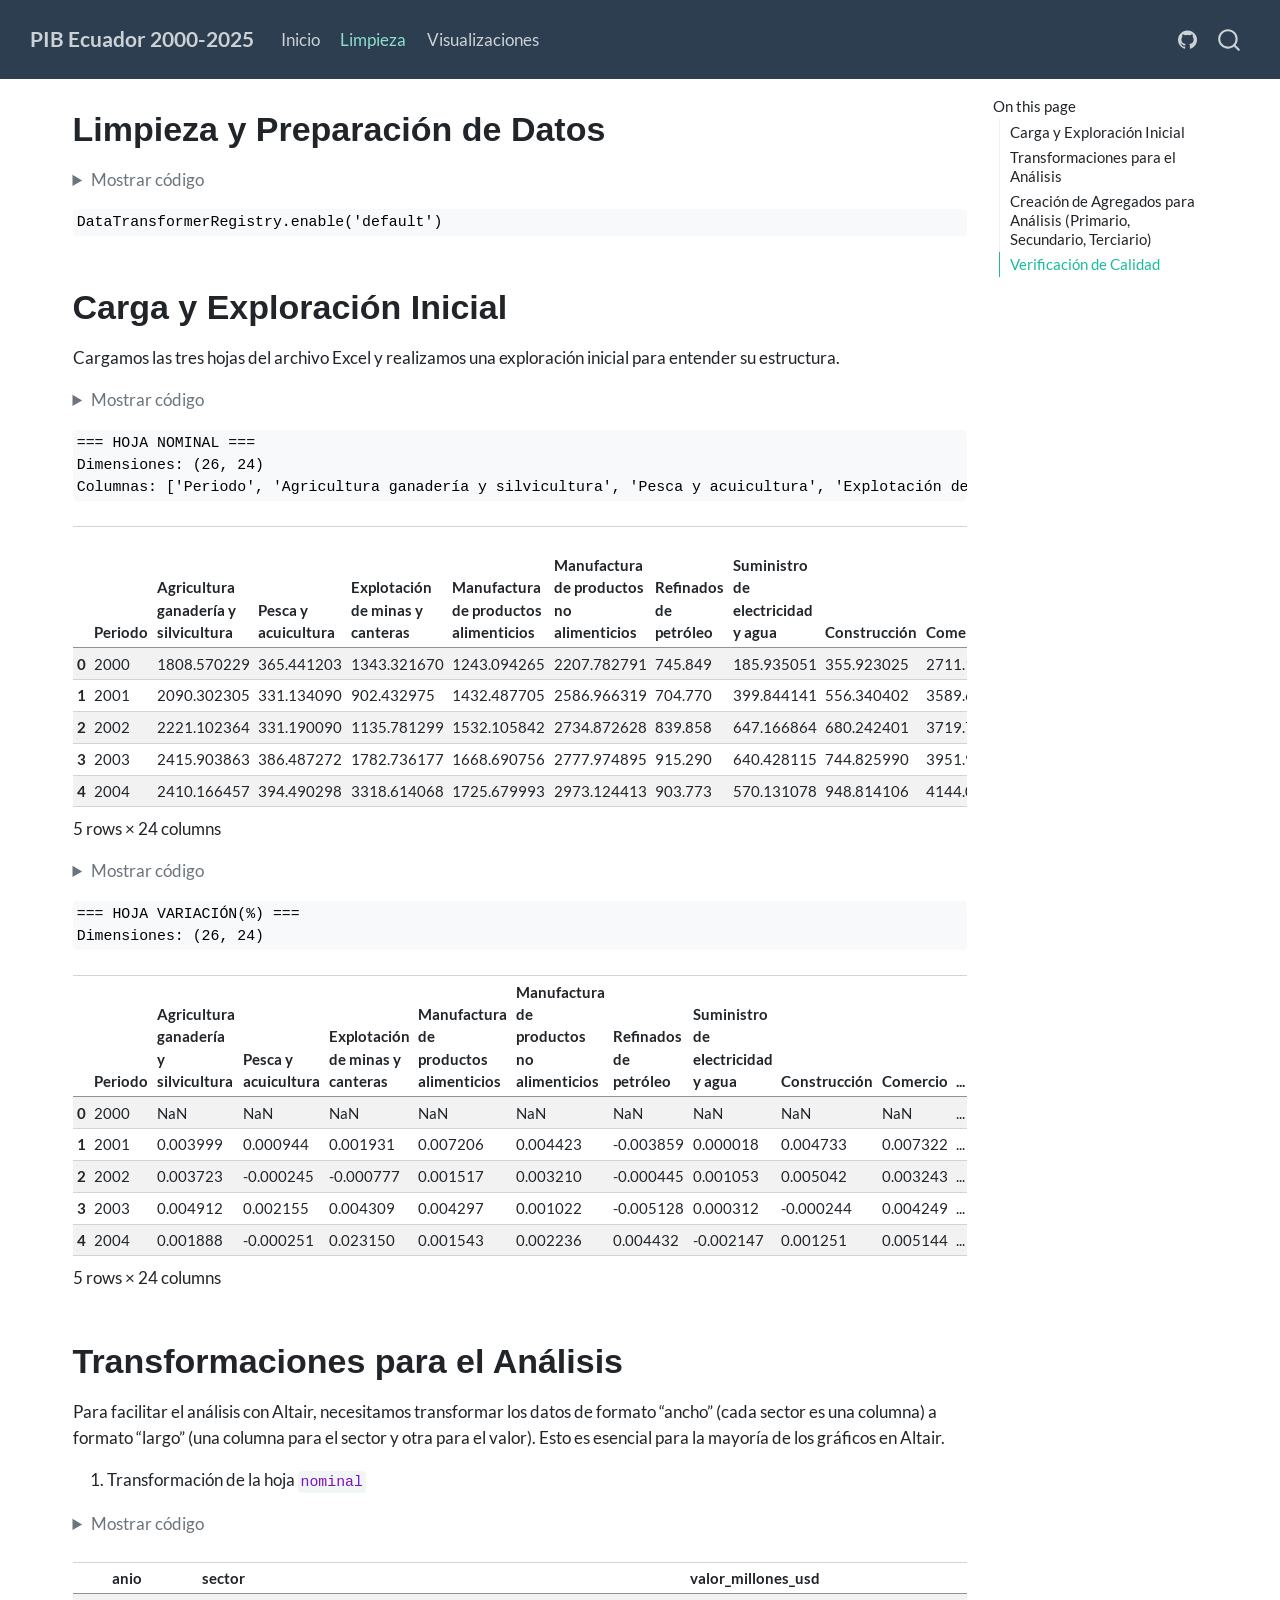
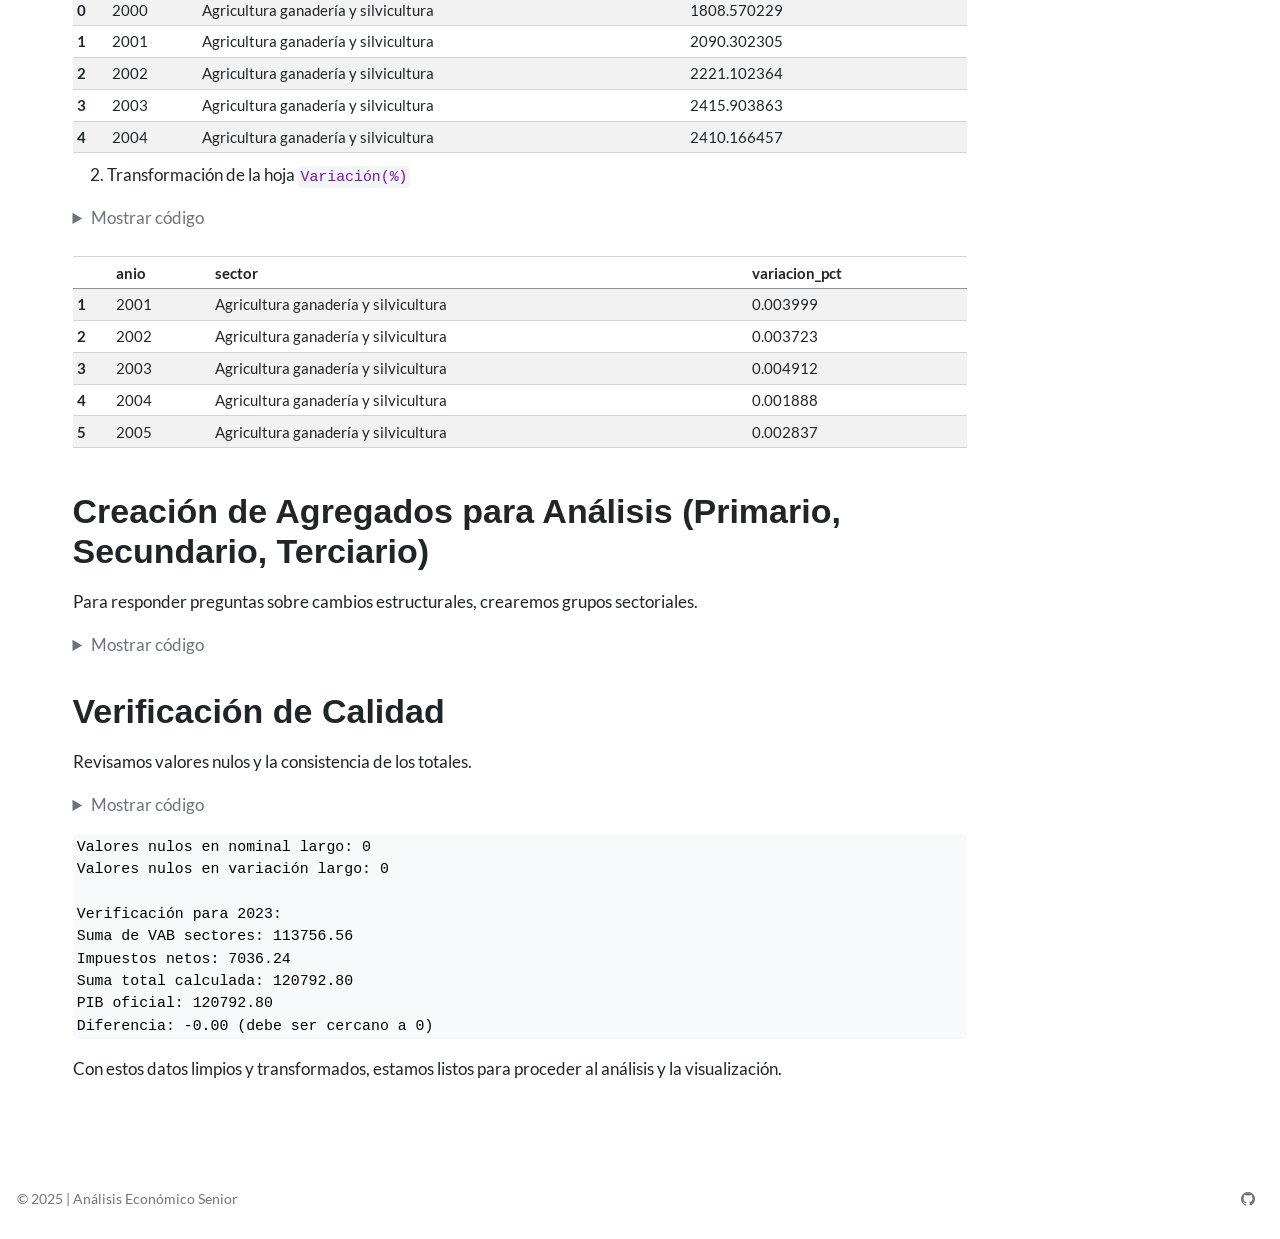
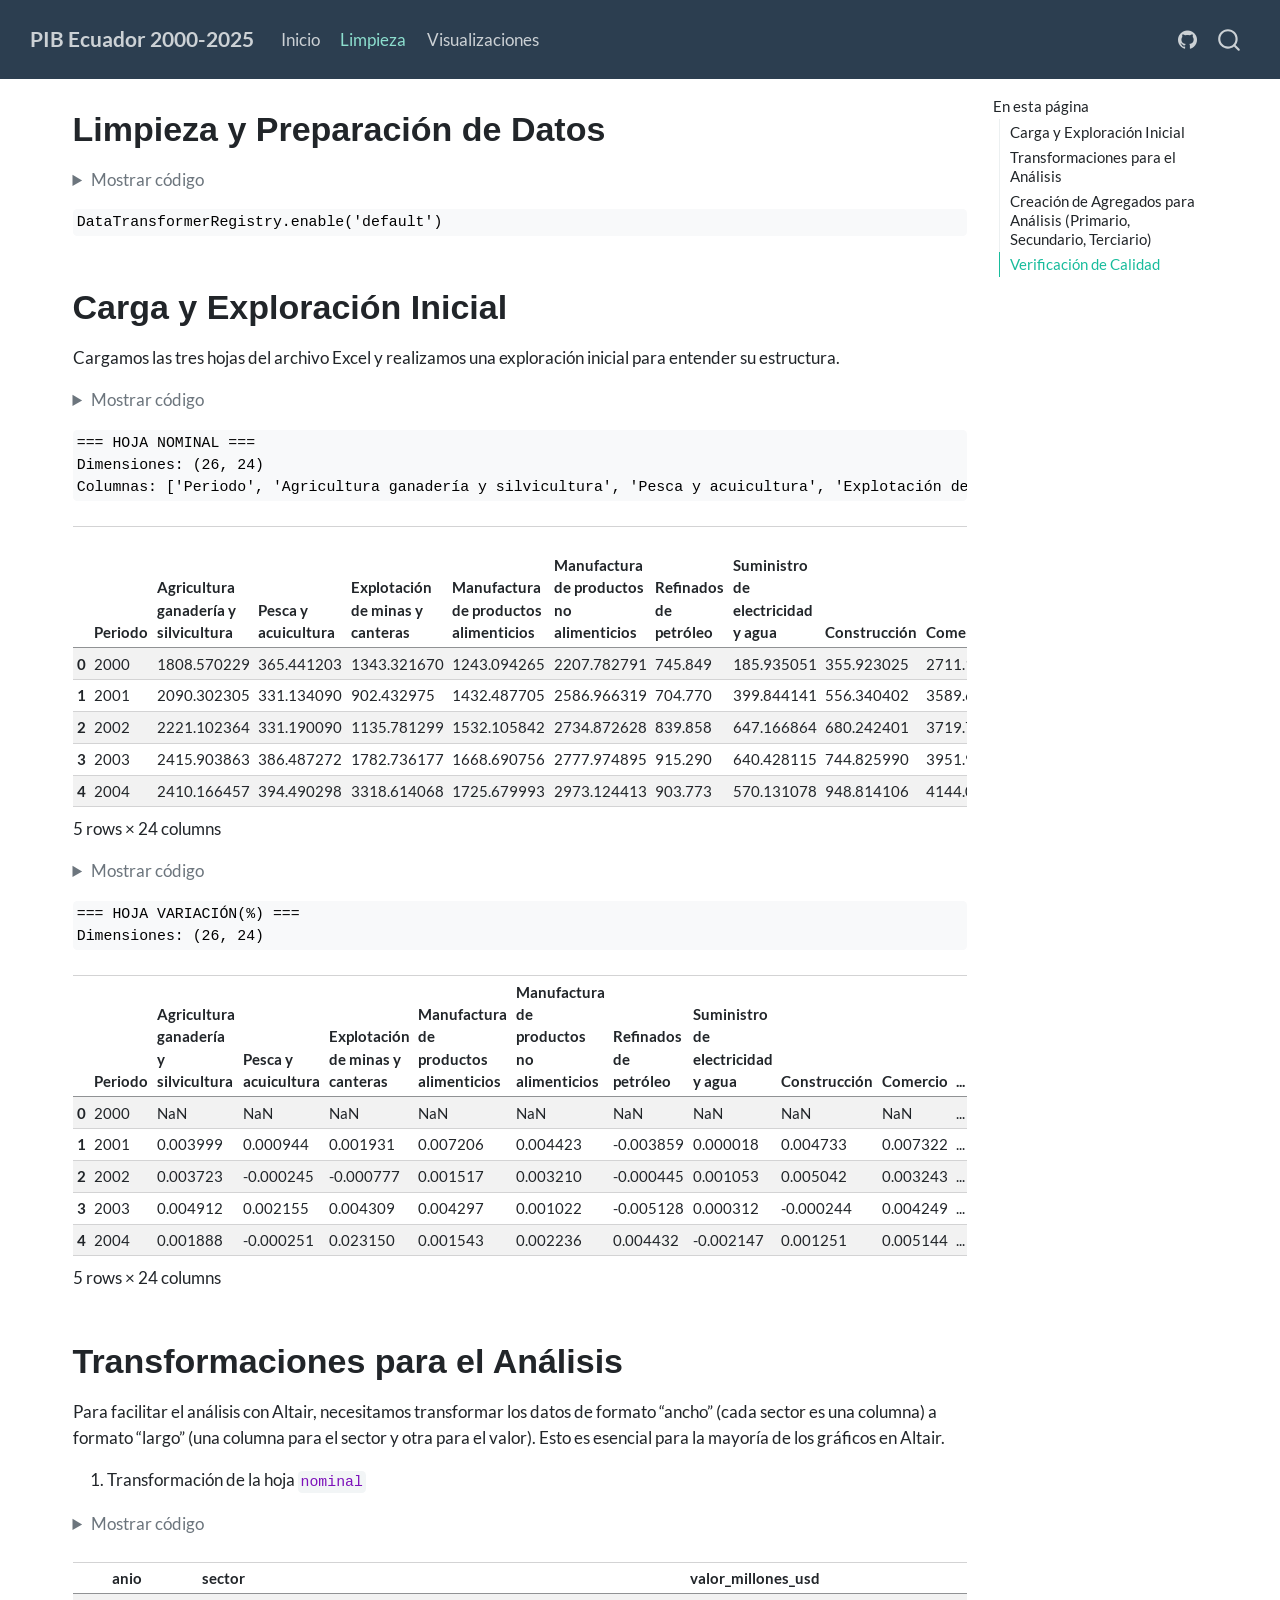
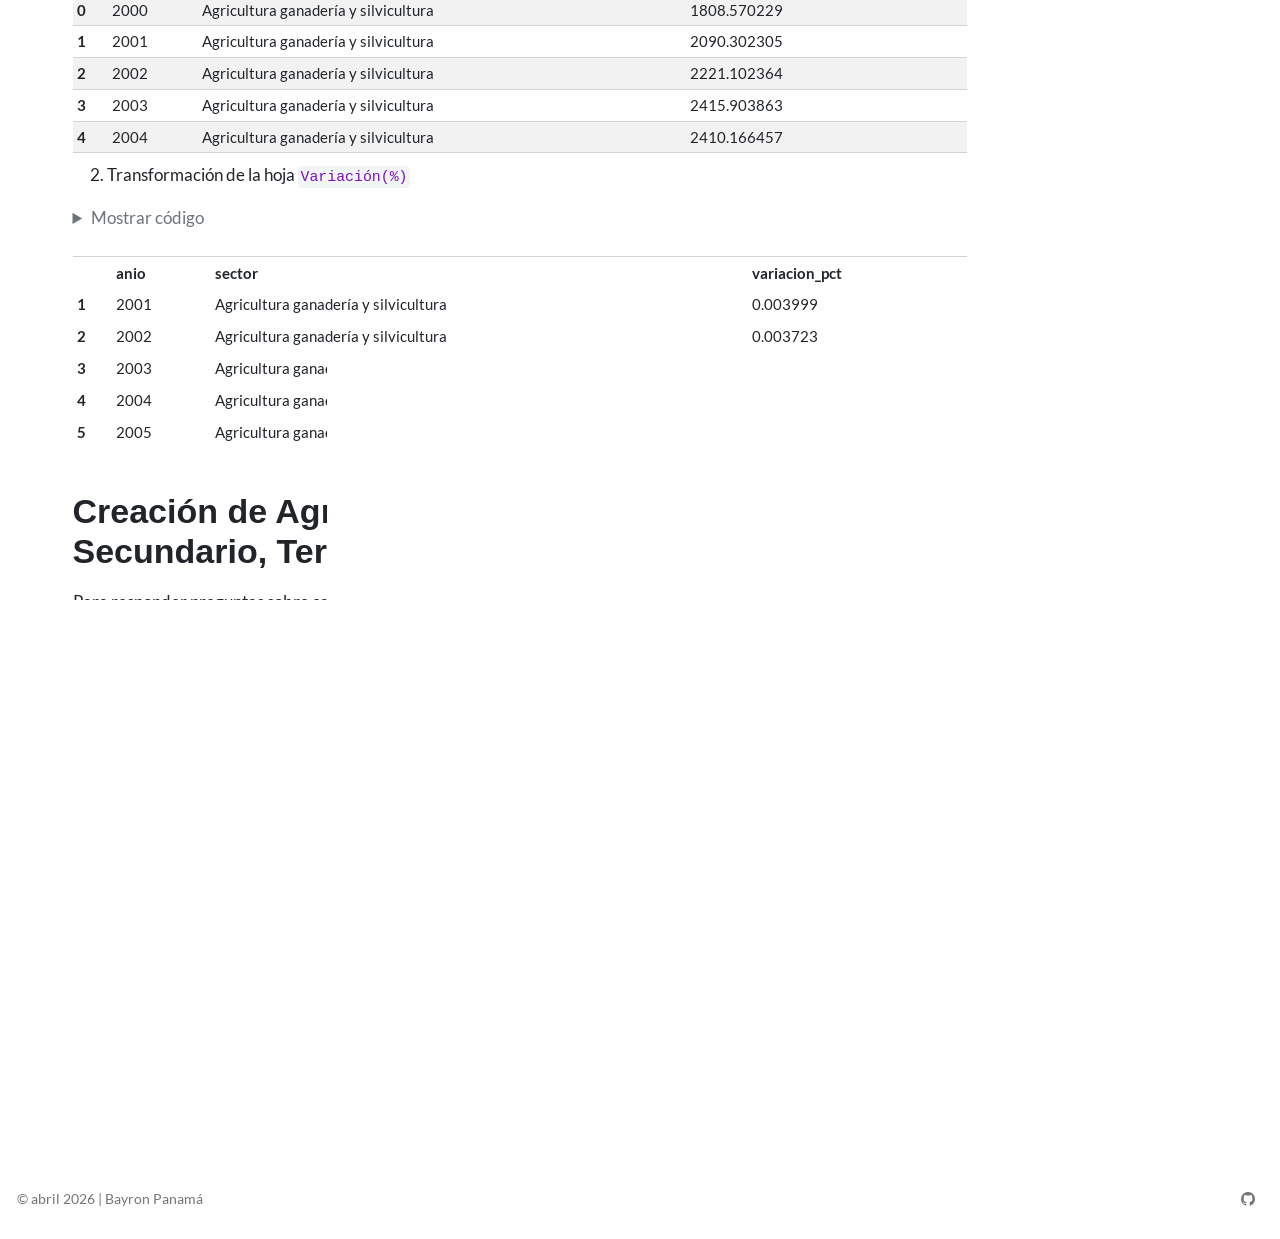
